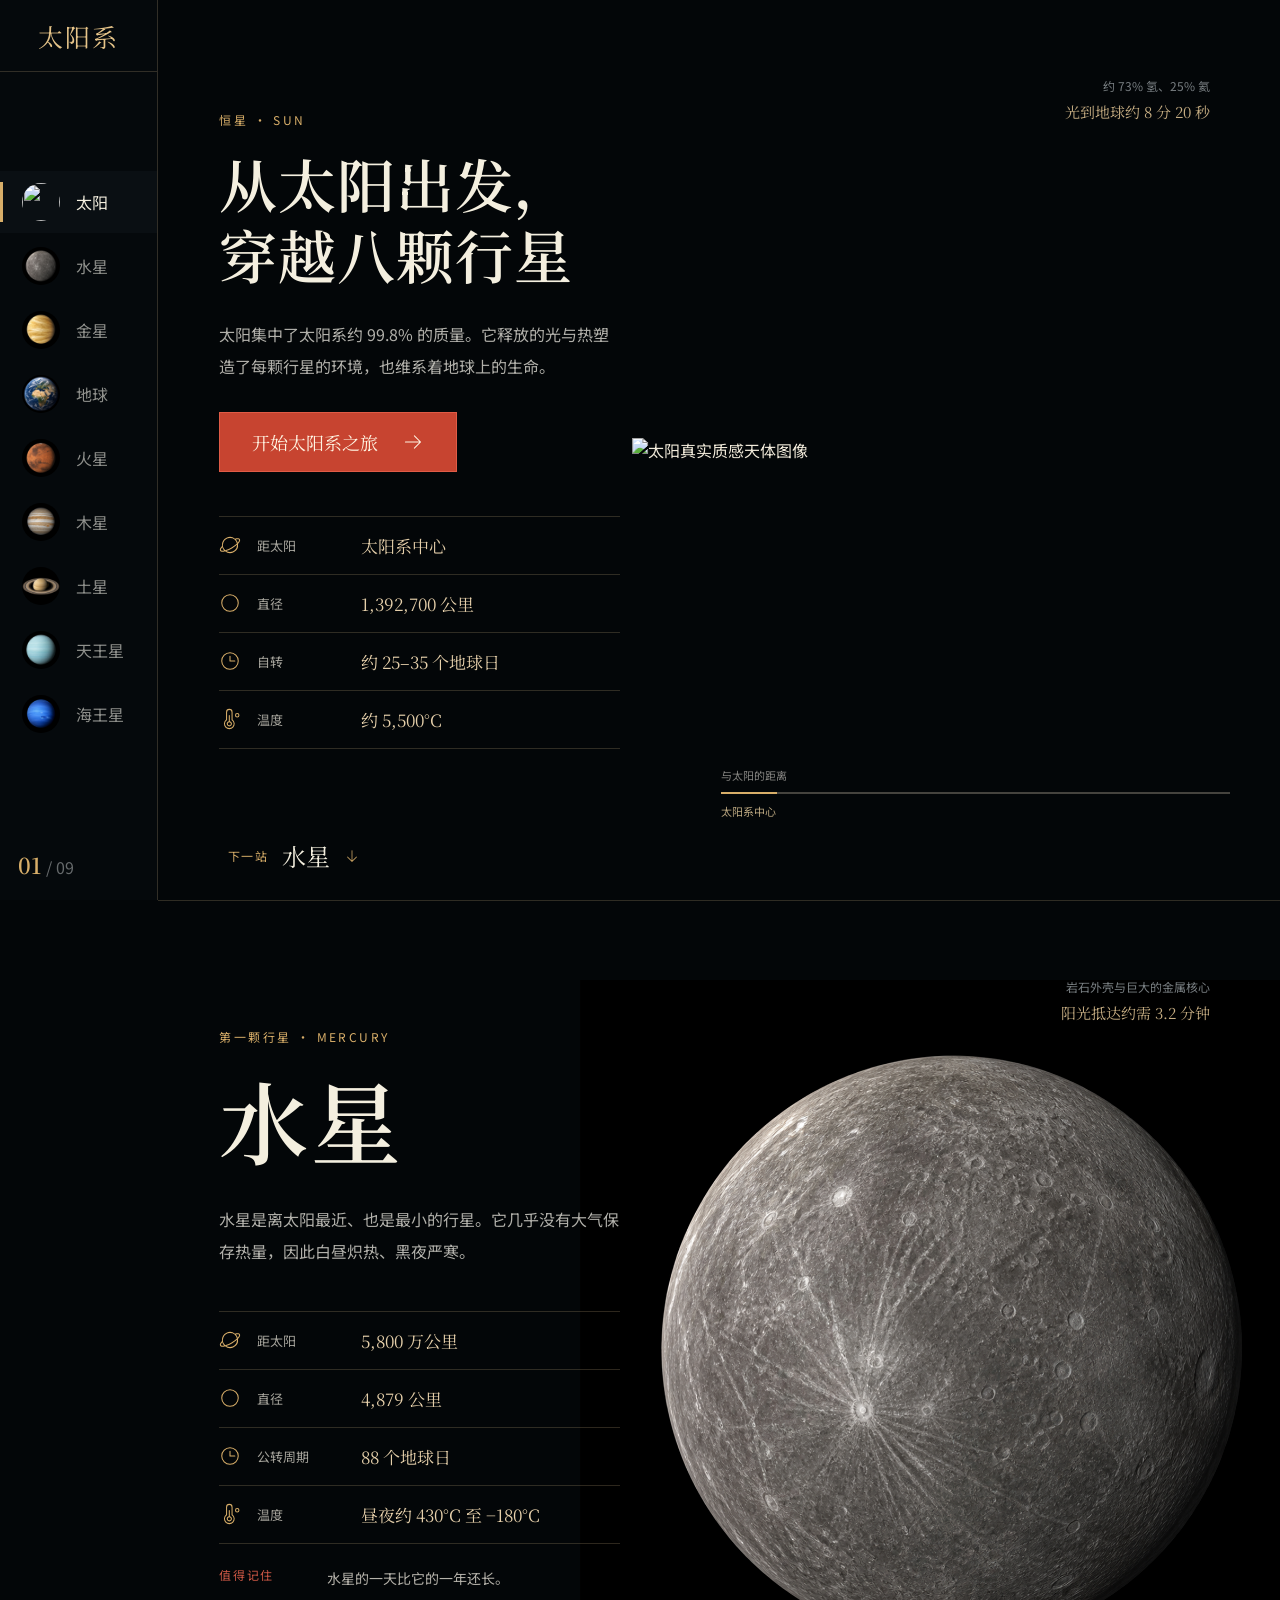
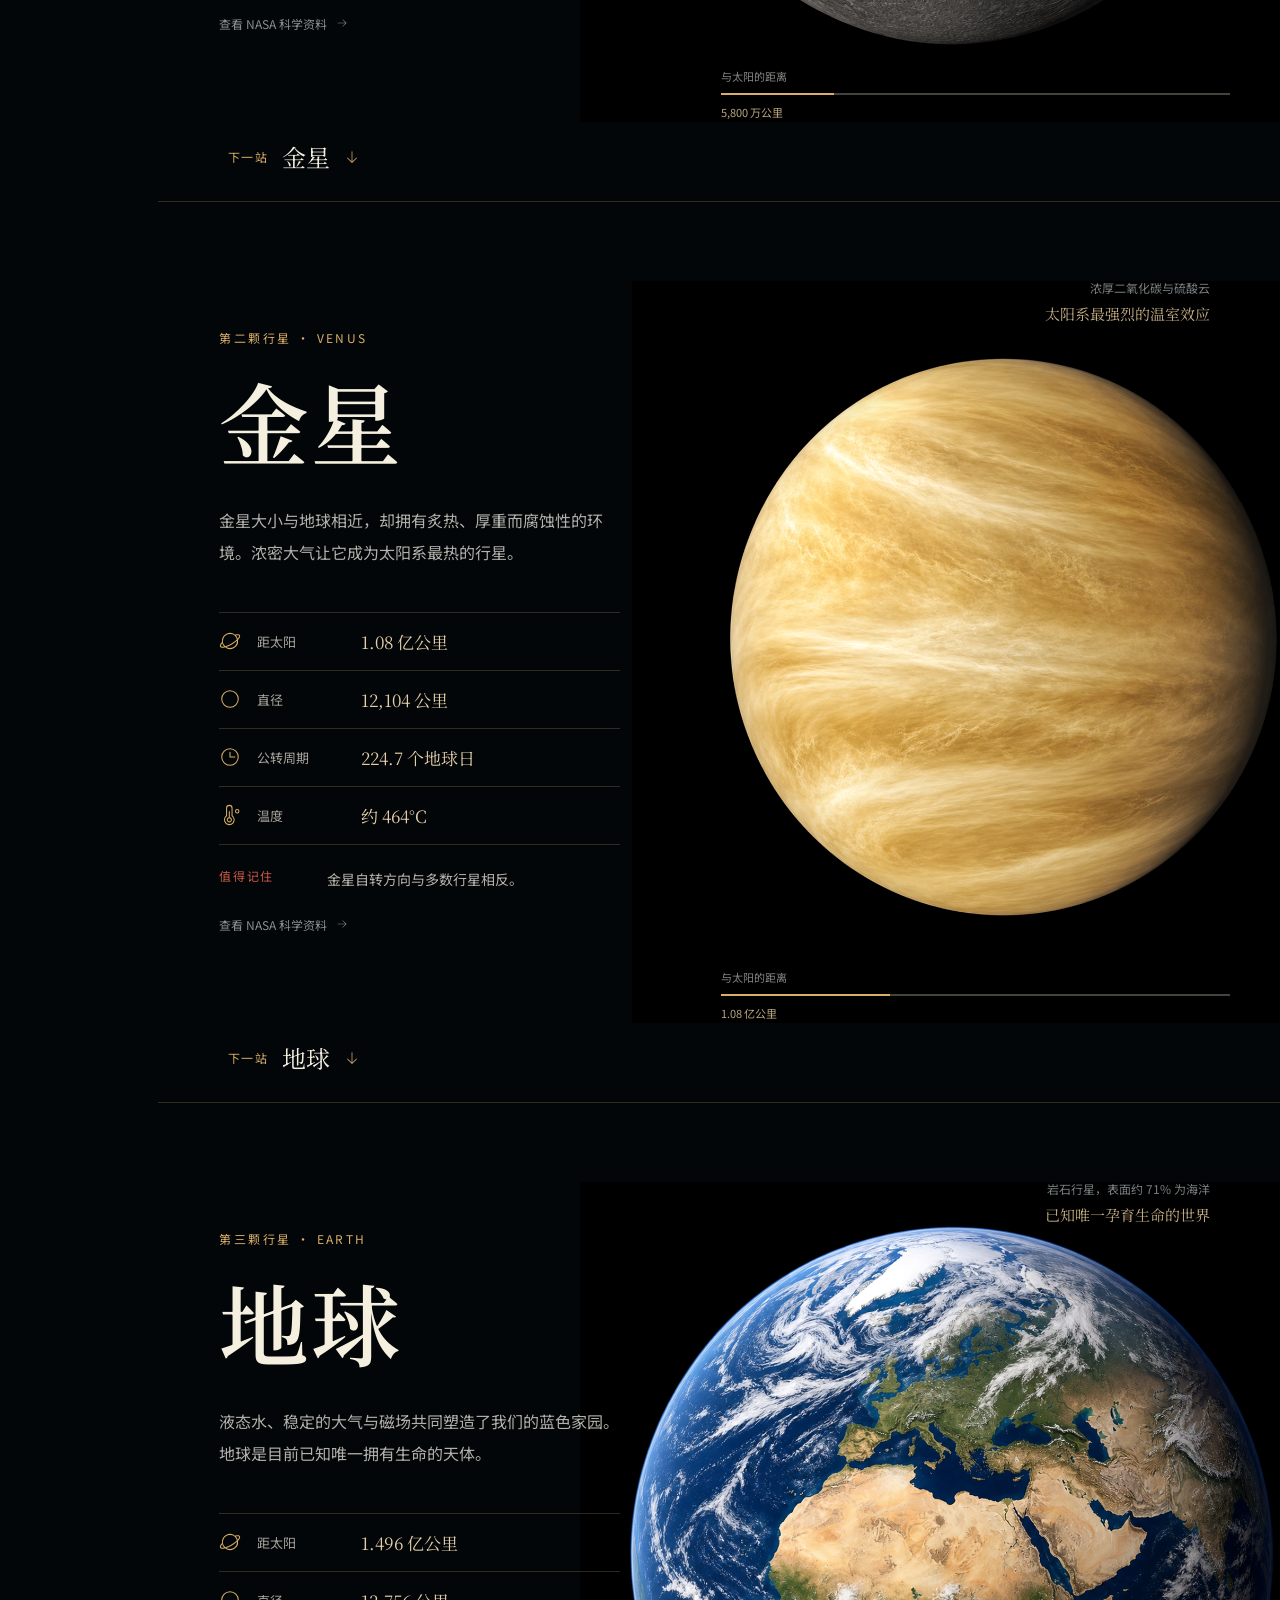
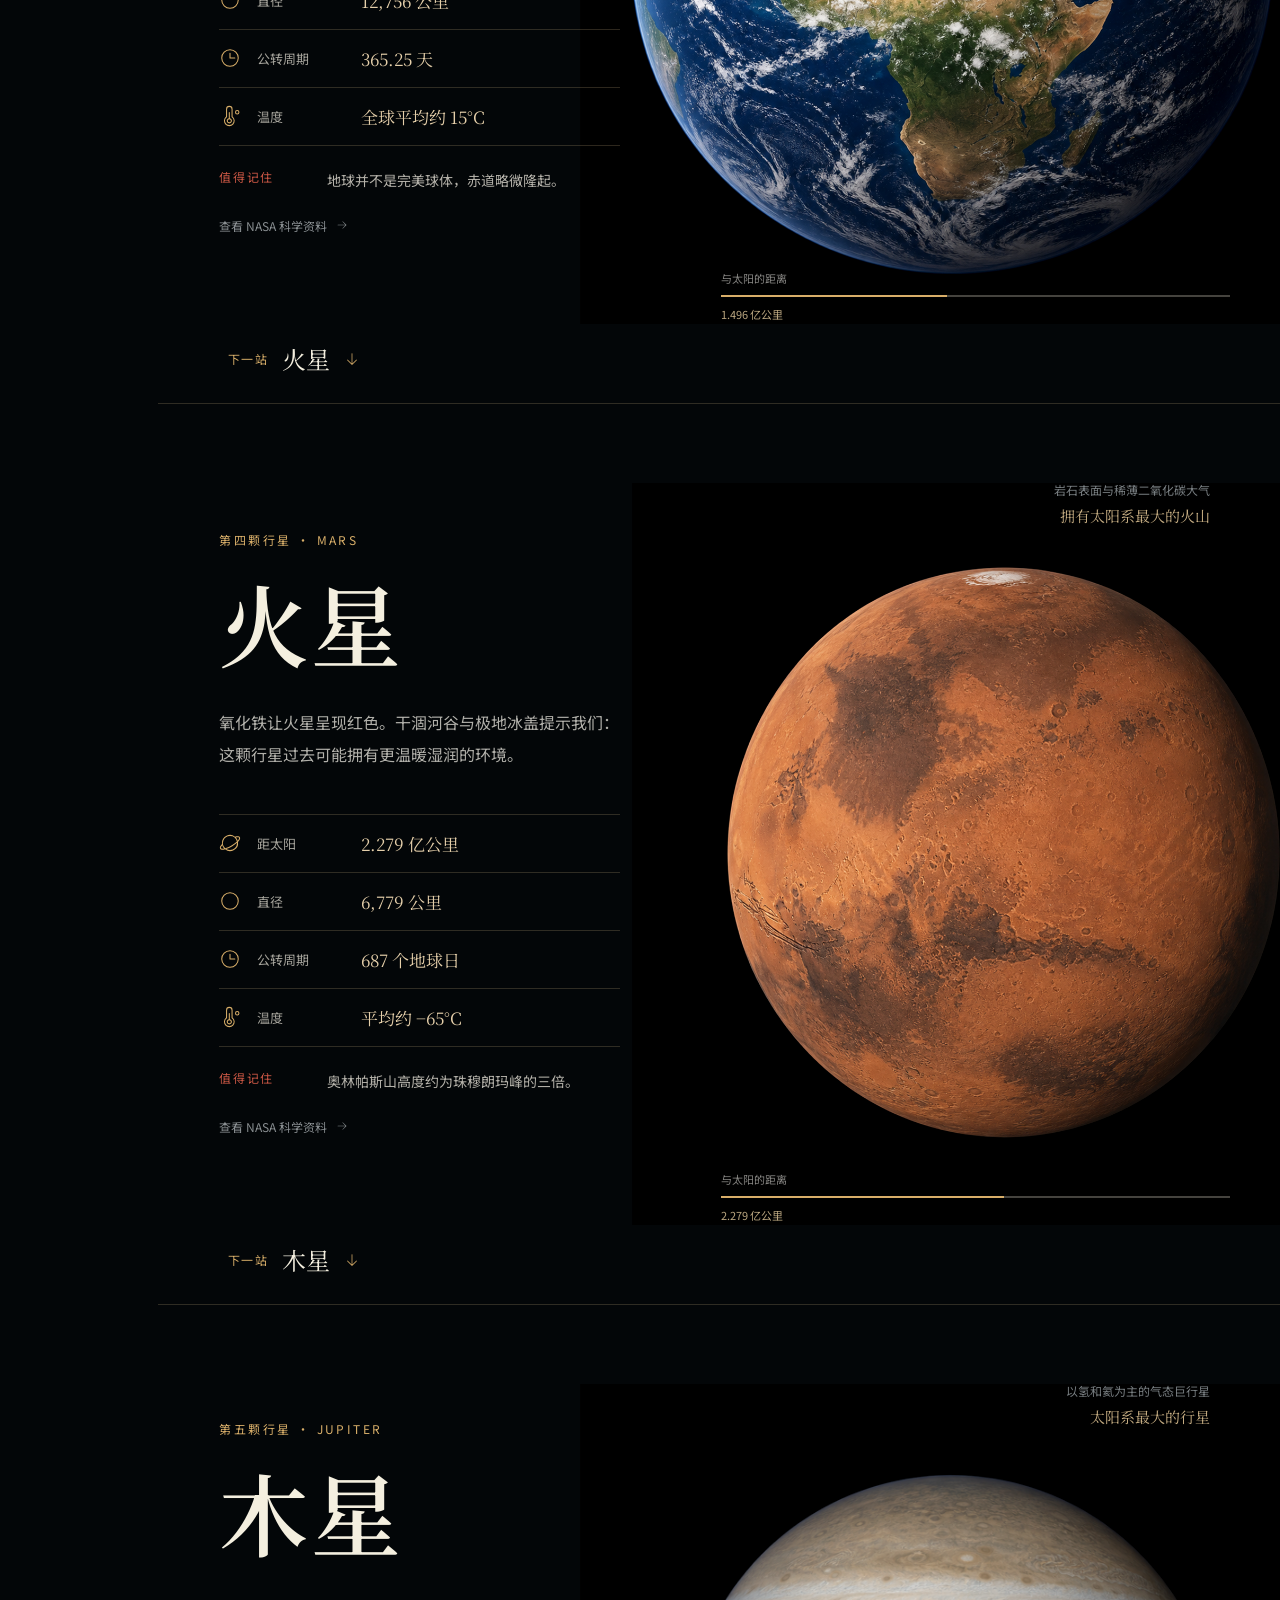
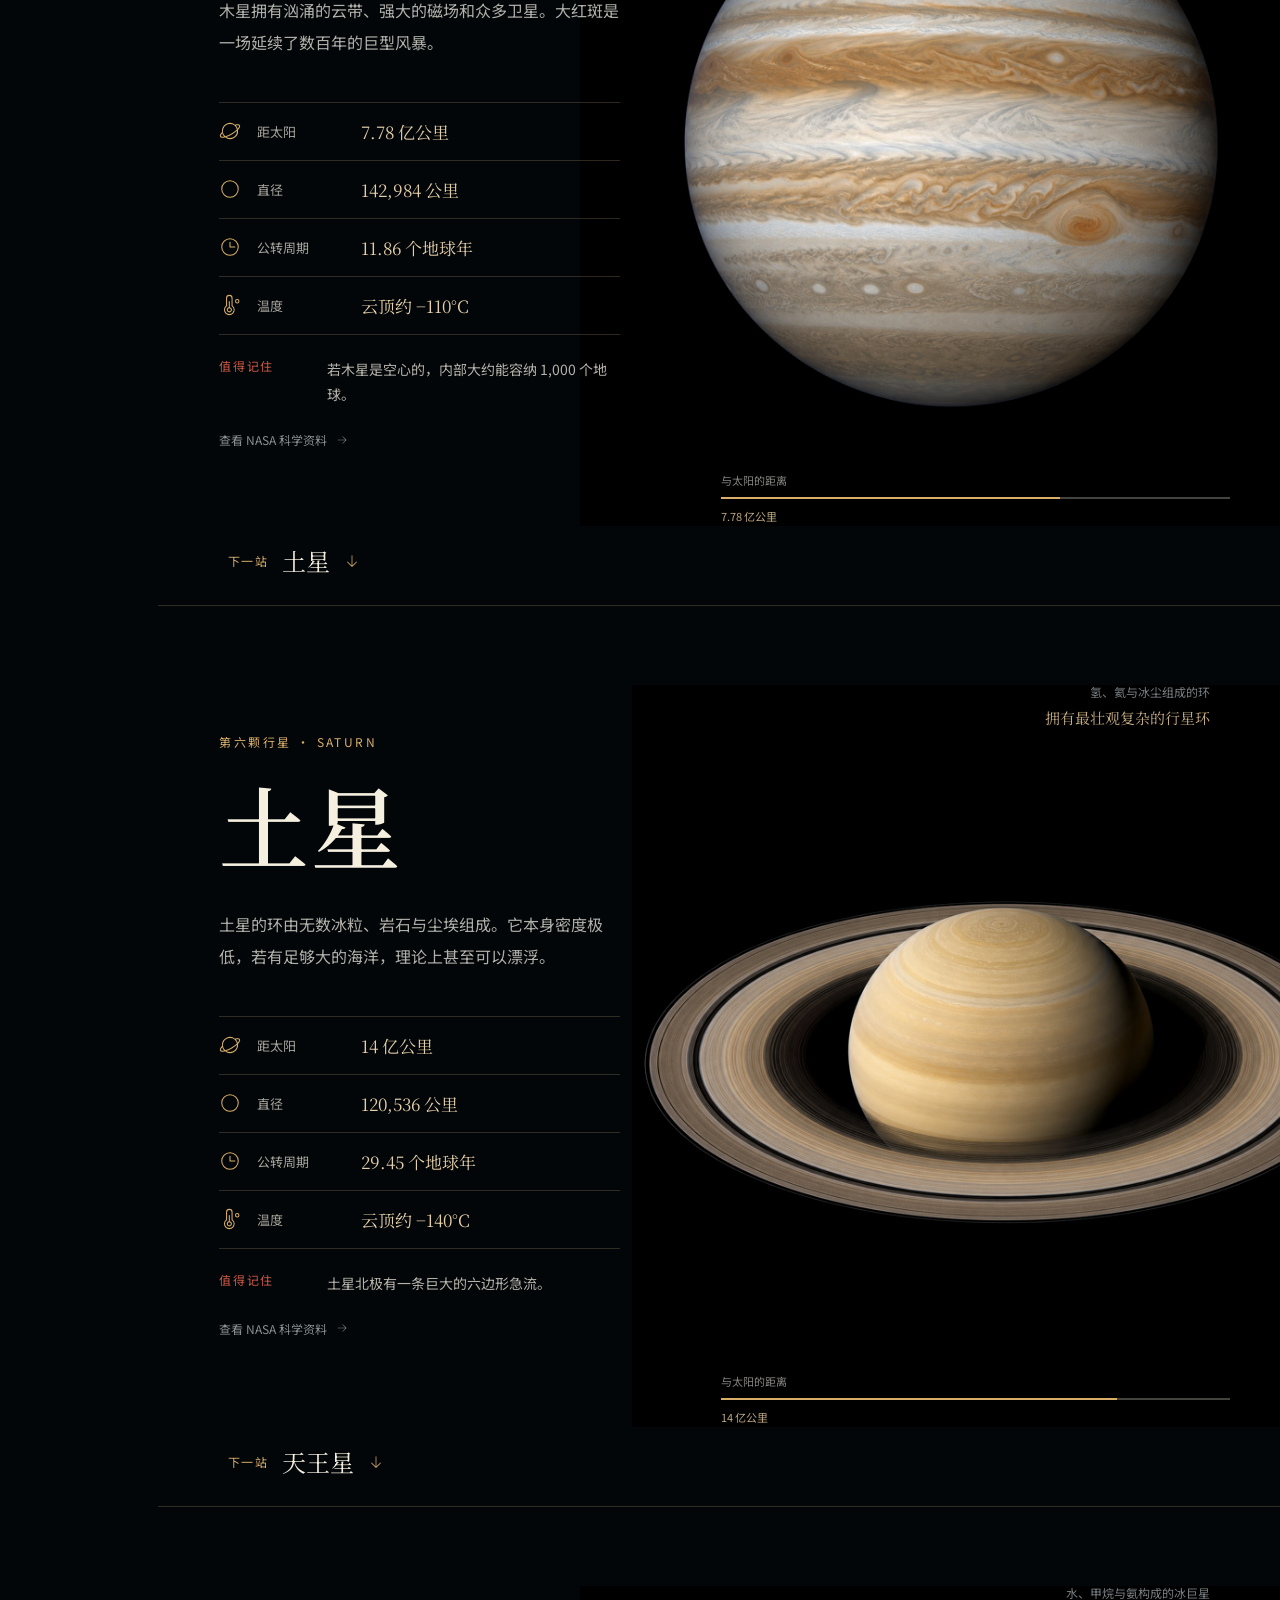
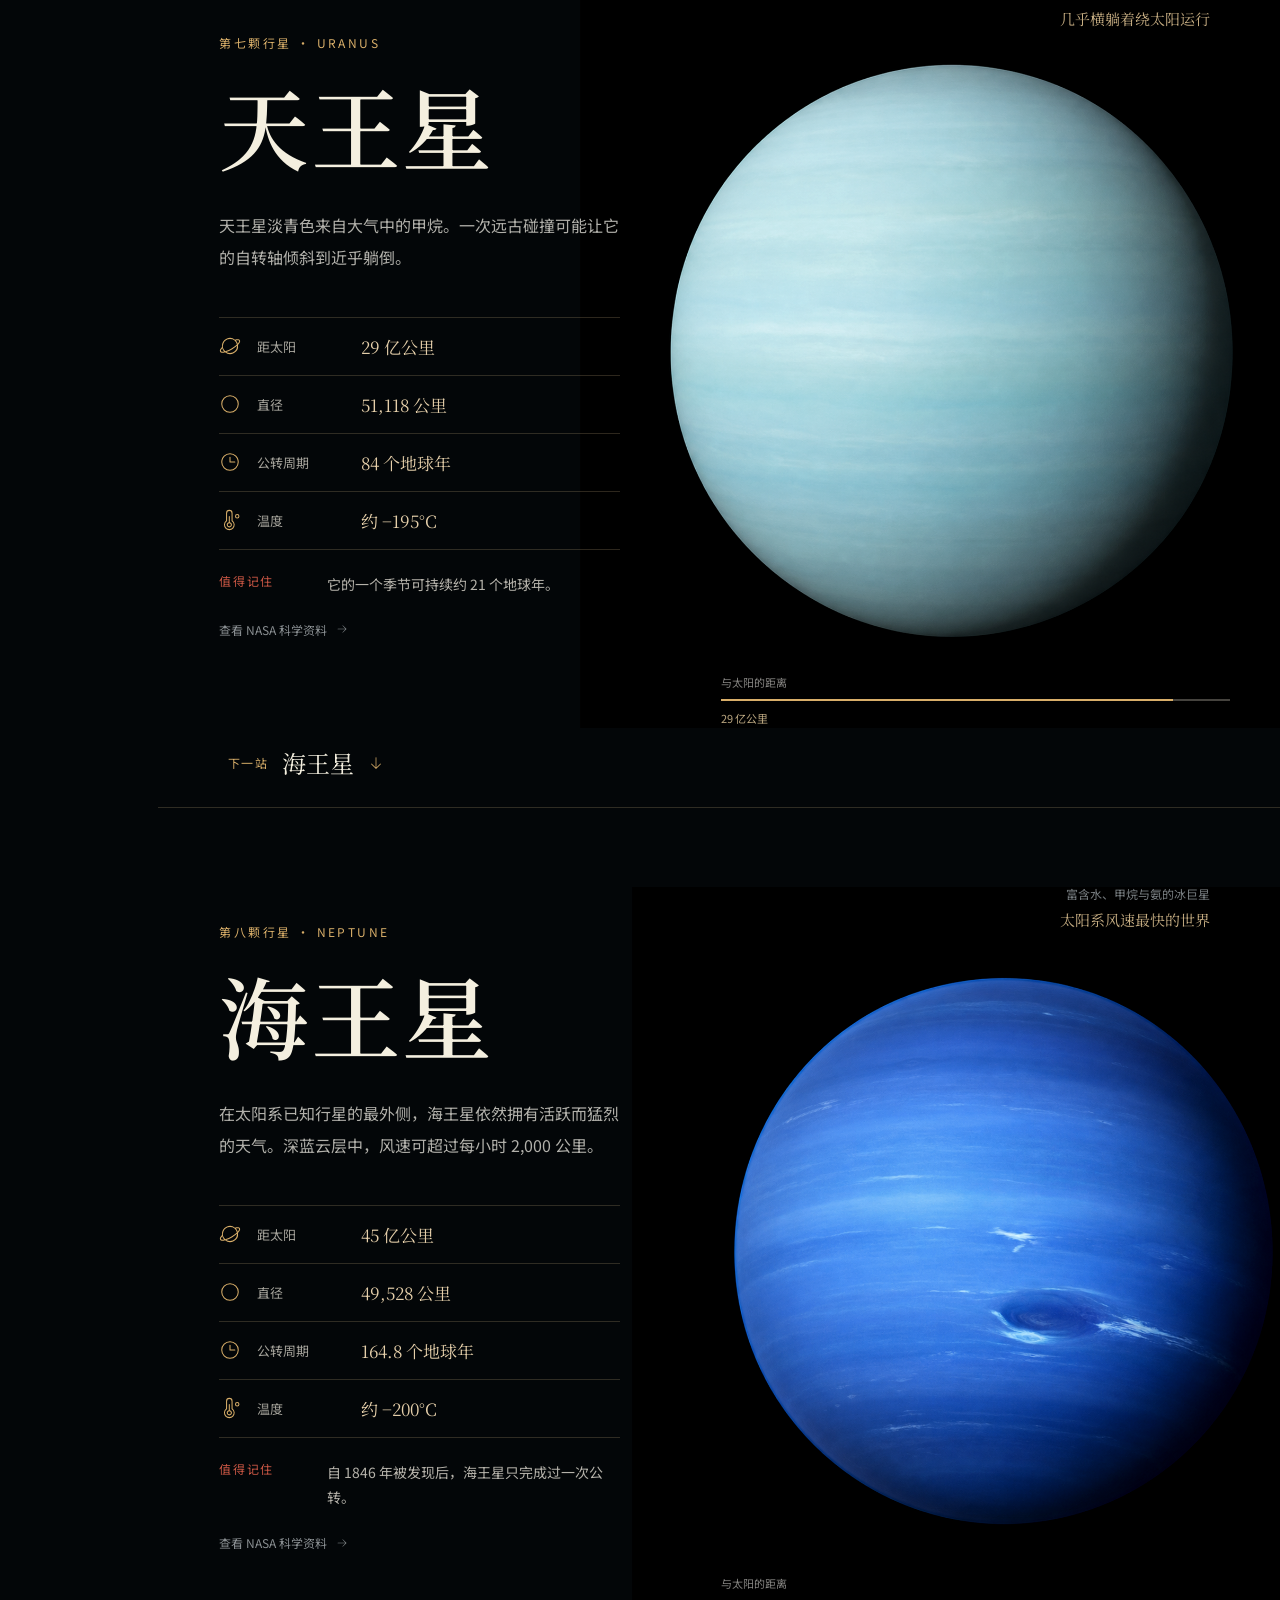
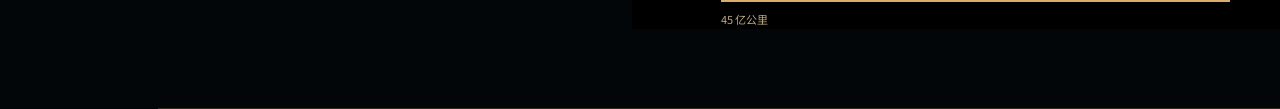
==== index.html @ 67c7096c "Publish solar system website" ====
<!doctype html>
<html lang="zh-CN">
  <head>
    <meta charset="UTF-8" />
    <meta name="viewport" content="width=device-width, initial-scale=1.0" />
    <meta name="description" content="从太阳出发，按距离探索八颗行星的互动太阳系科普网站。" />
    <title>太阳系 · 八颗行星科普之旅</title>
    <script type="module" crossorigin src="./assets/index-B6SSCUtv.js"></script>
    <link rel="stylesheet" crossorigin href="./assets/index-DM0xlQtj.css">
  </head>
  <body>
    <div id="root"></div>
  </body>
</html>
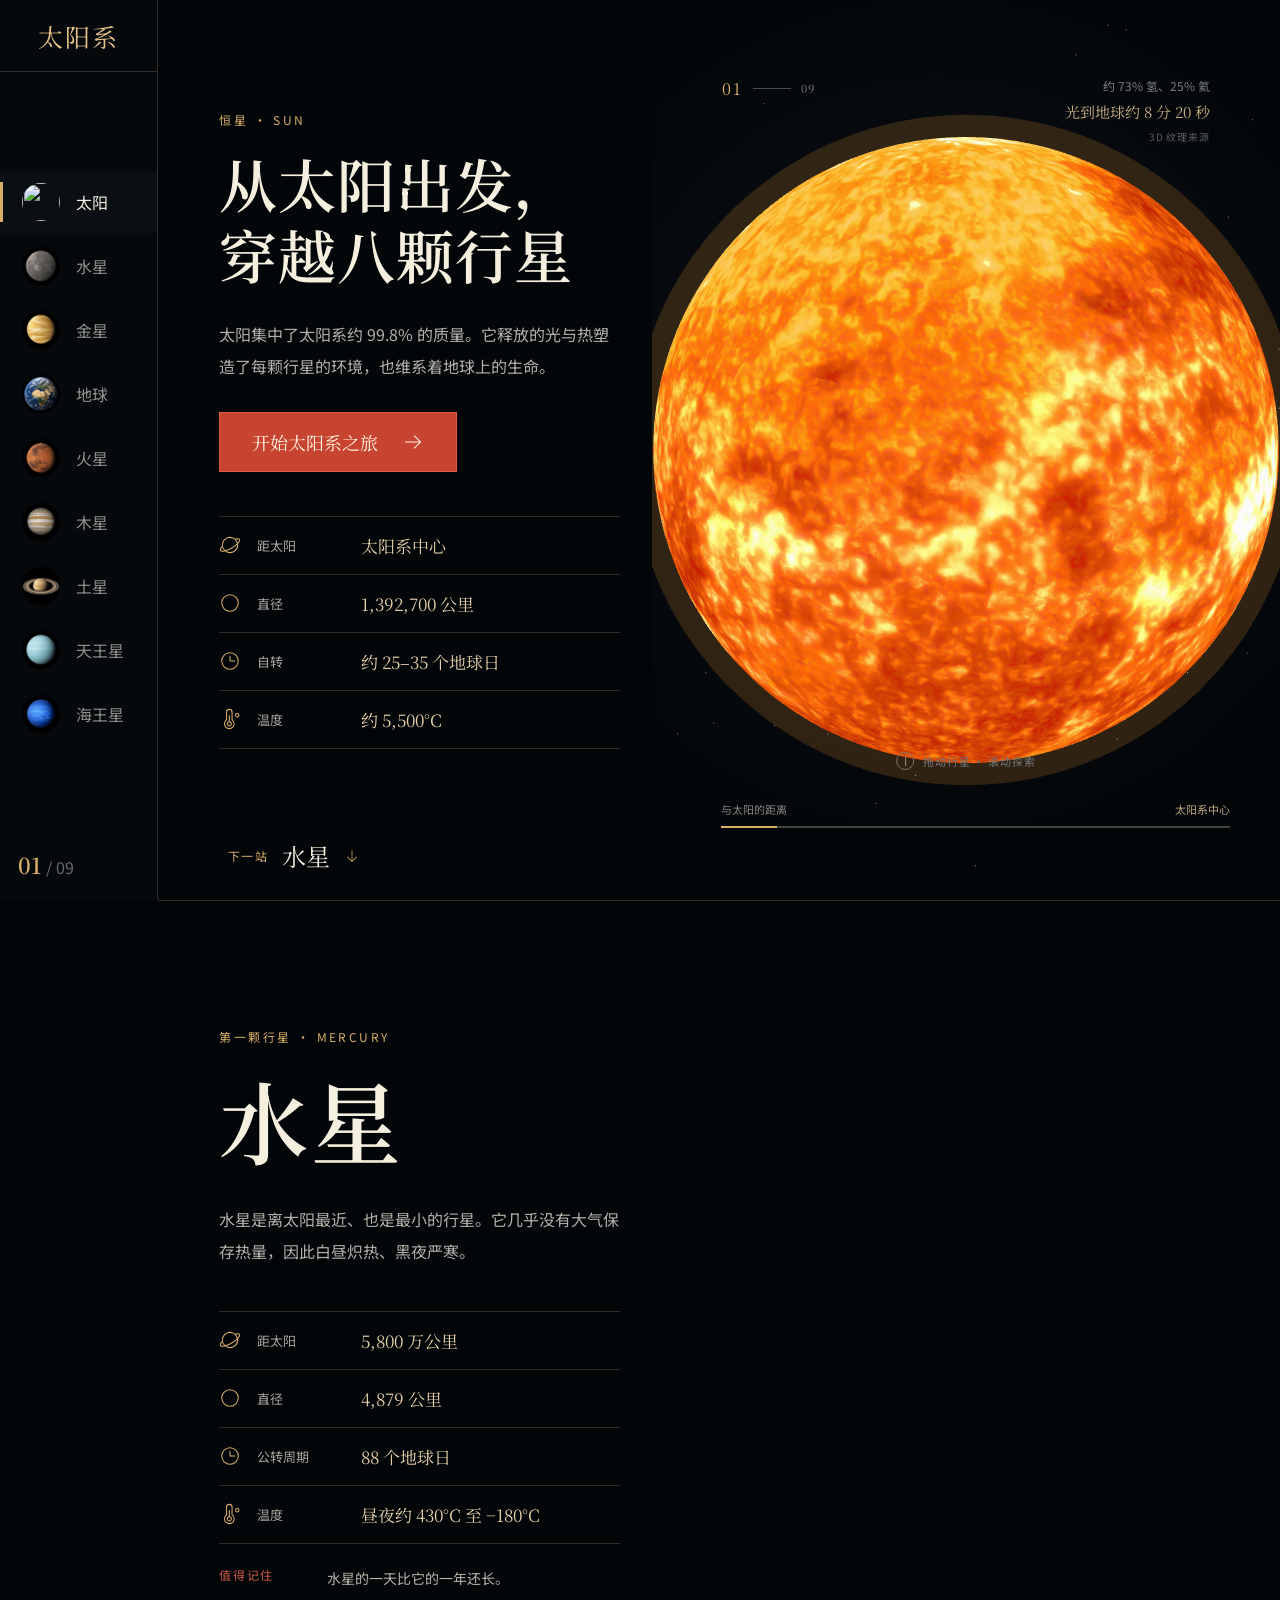
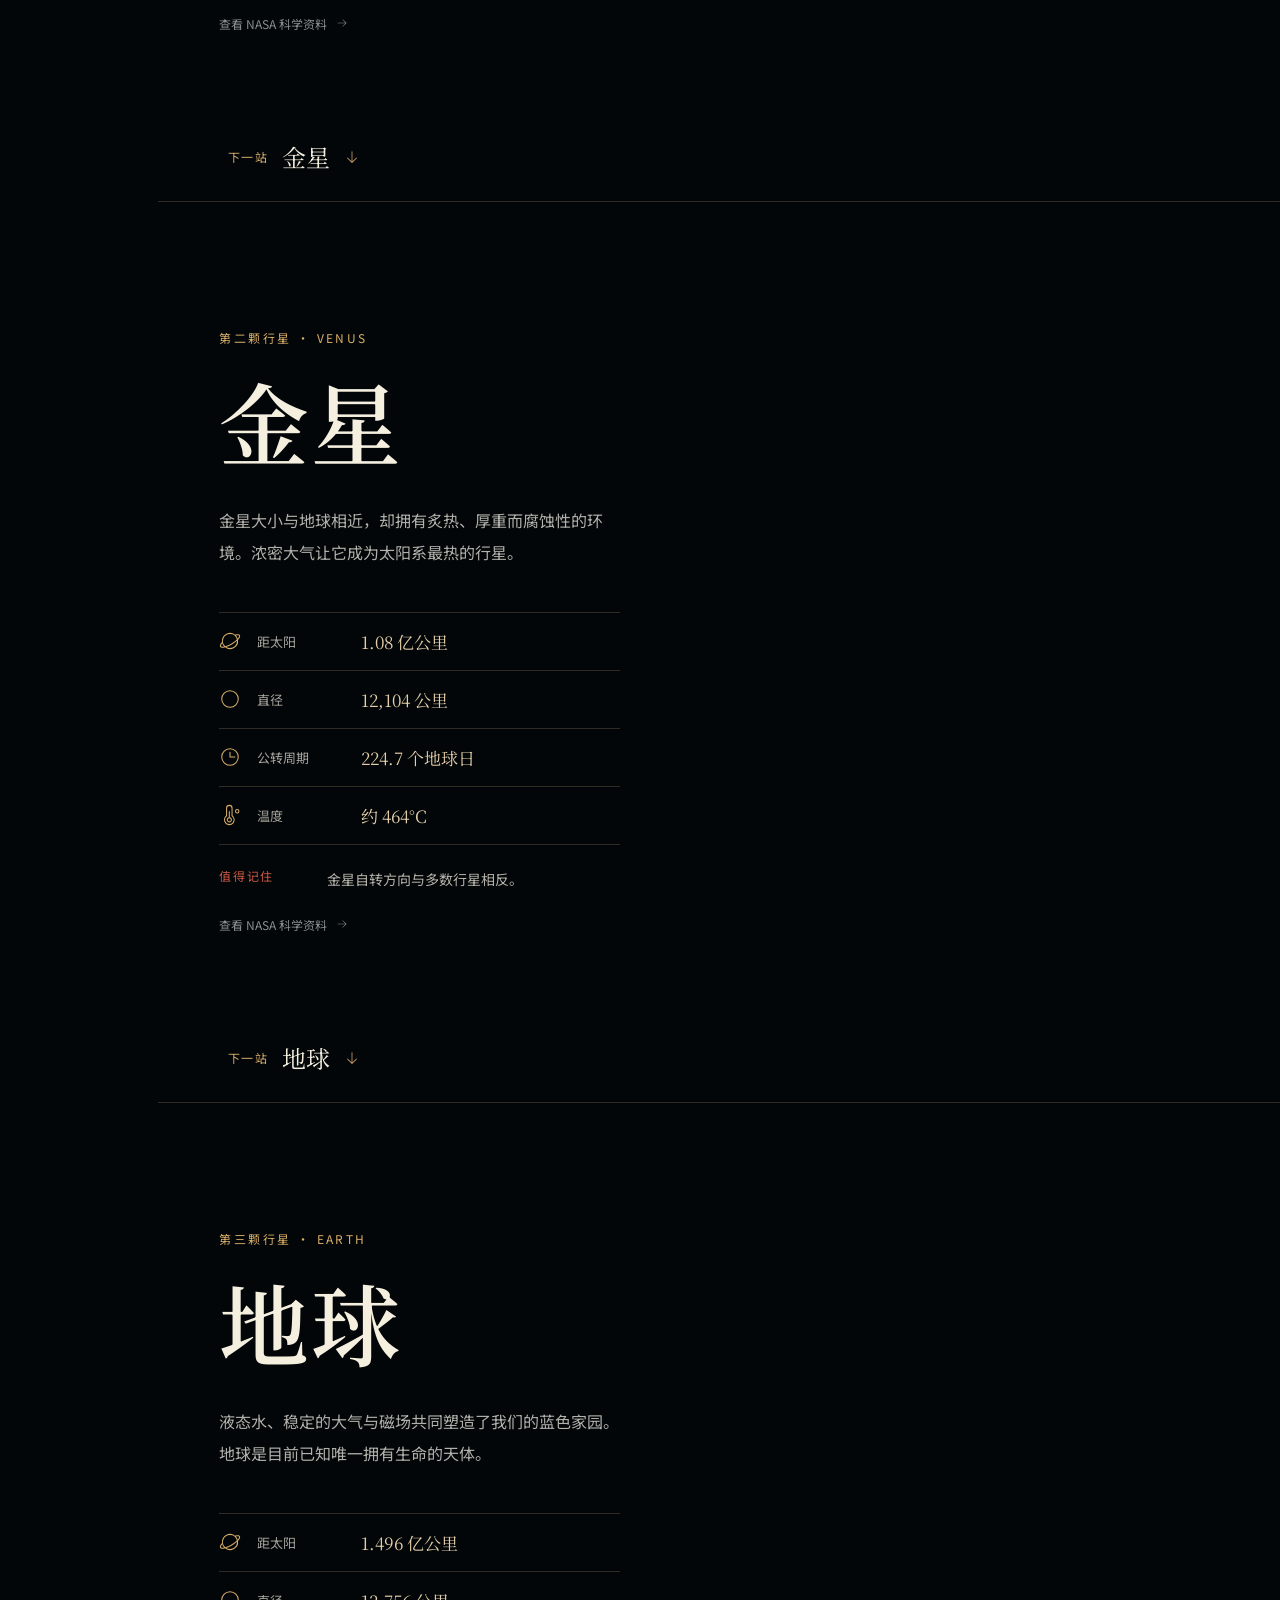
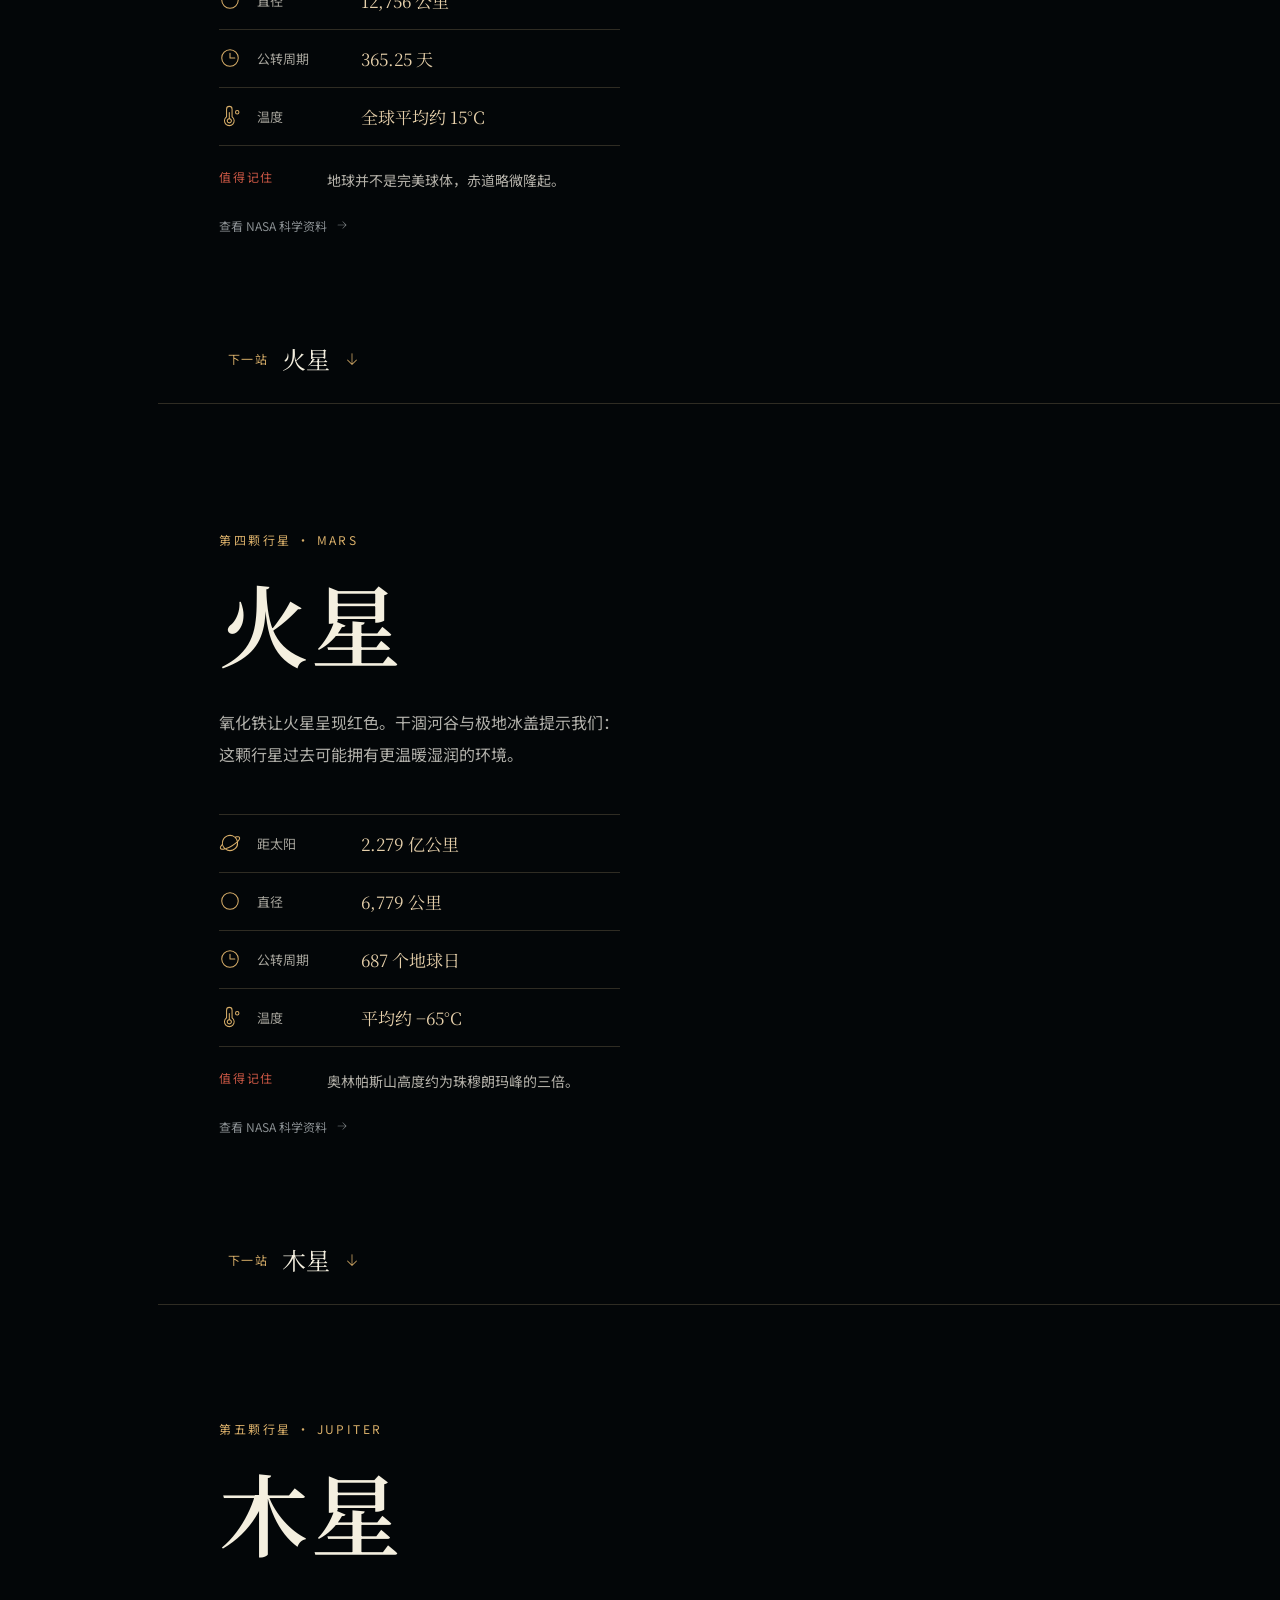
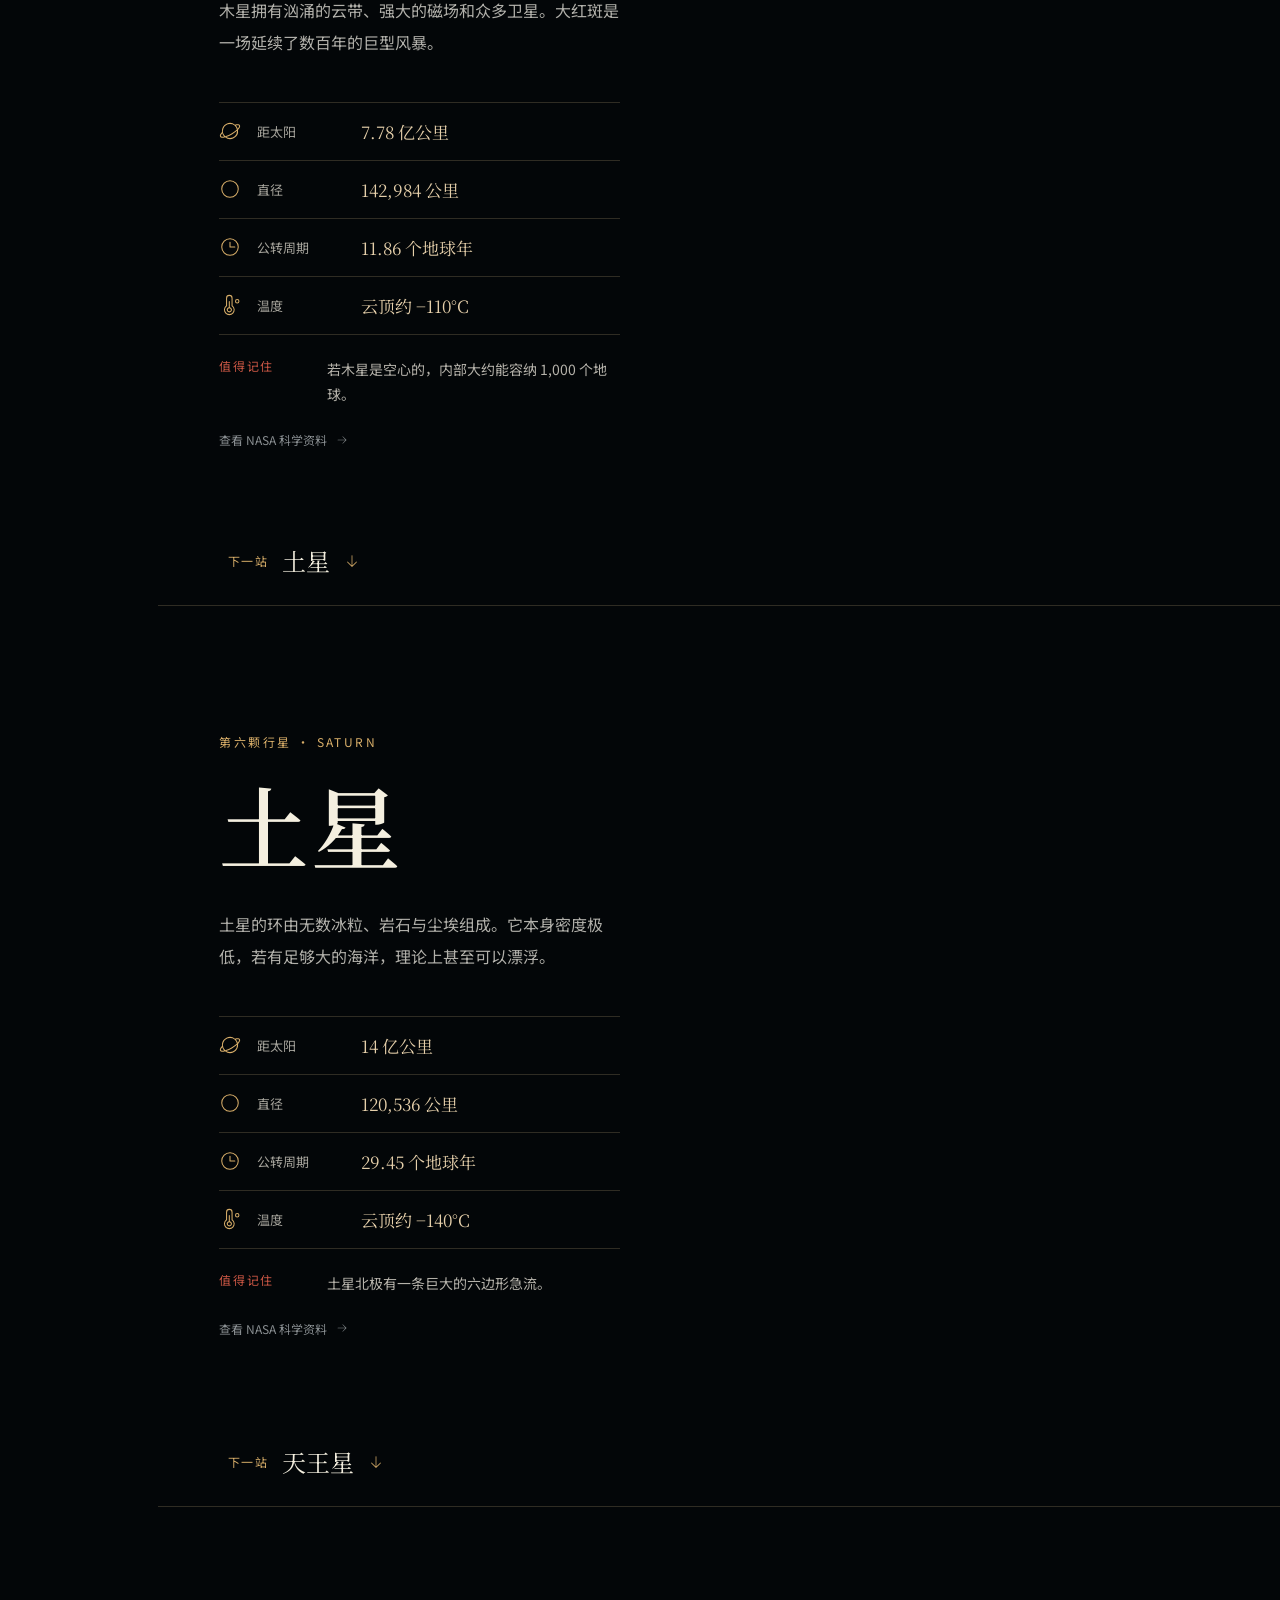
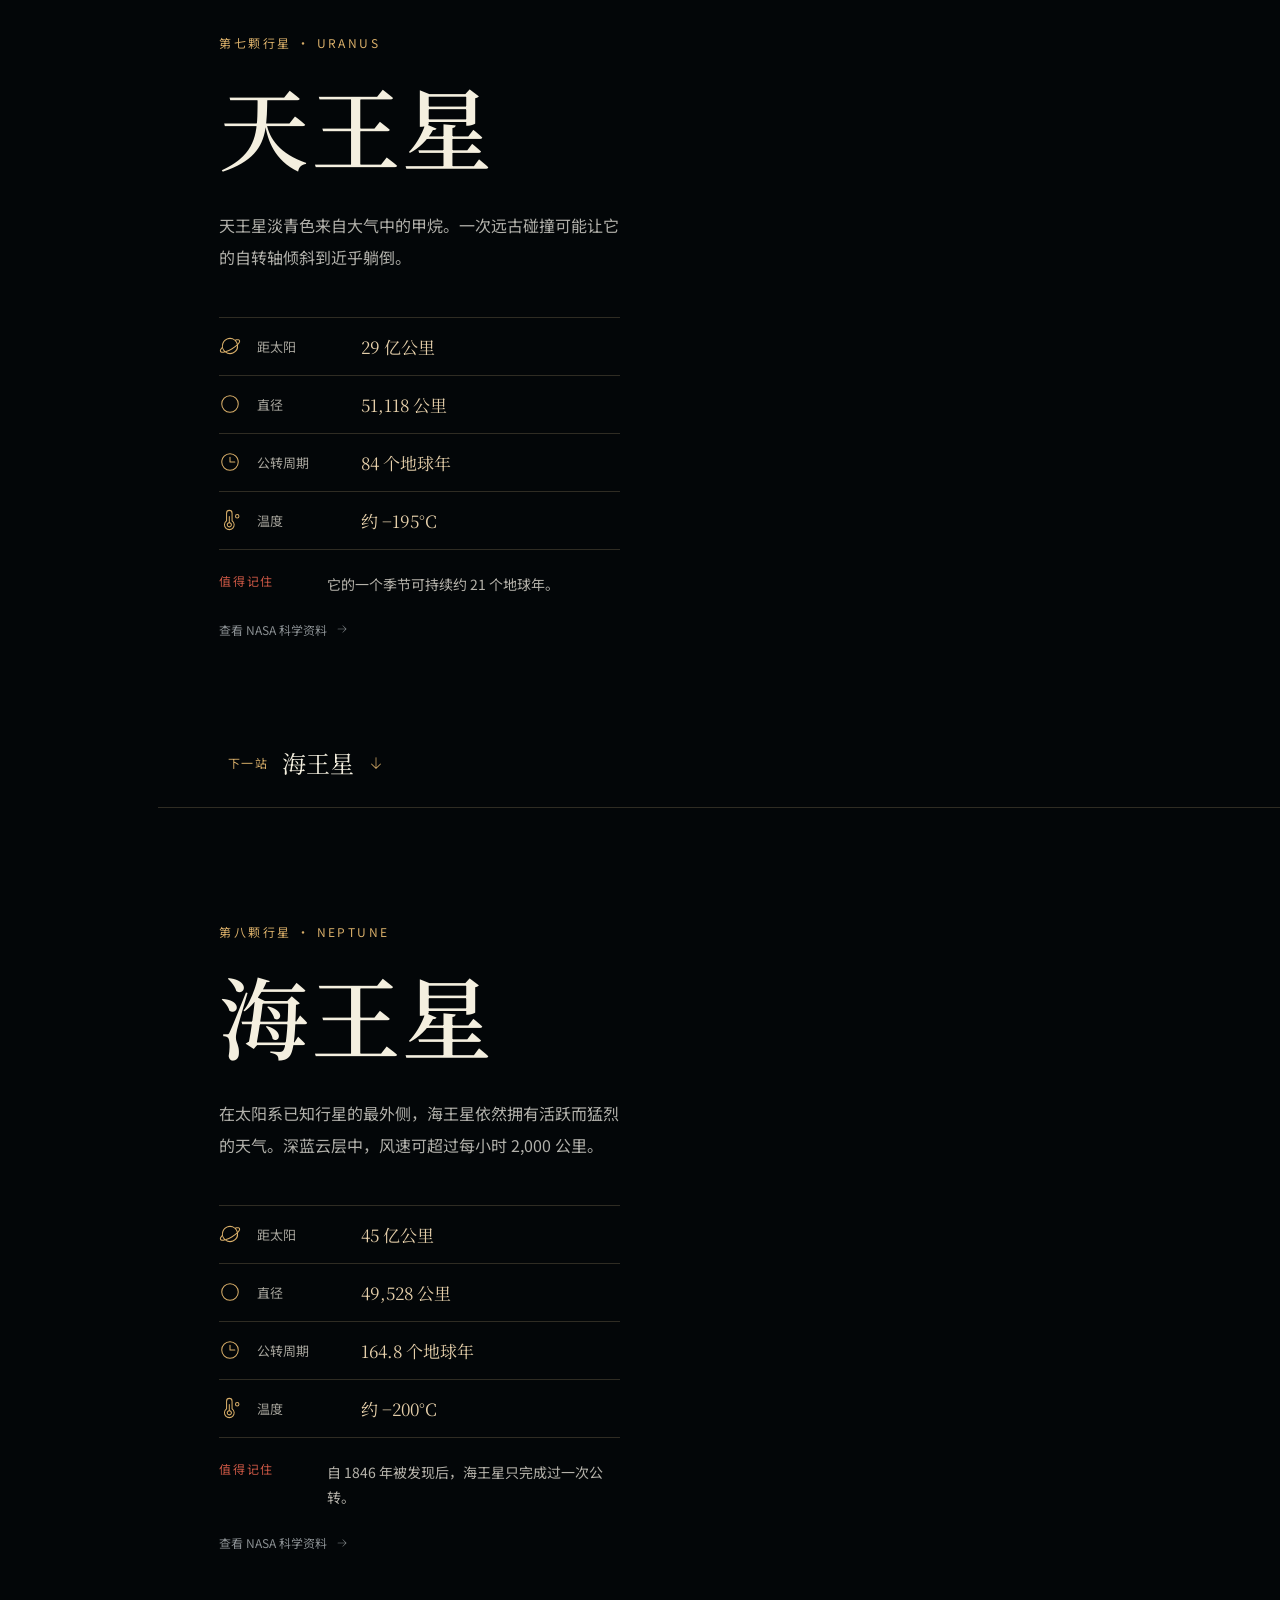
==== commit e6783e3c: "Publish 3D solar system experience" ====
--- a/index.html
+++ b/index.html
@@ -2,11 +2,12 @@
 <html lang="zh-CN">
   <head>
     <meta charset="UTF-8" />
+    <link rel="icon" type="image/png" href="./assets/planets/sun.png" />
     <meta name="viewport" content="width=device-width, initial-scale=1.0" />
     <meta name="description" content="从太阳出发，按距离探索八颗行星的互动太阳系科普网站。" />
     <title>太阳系 · 八颗行星科普之旅</title>
-    <script type="module" crossorigin src="./assets/index-B6SSCUtv.js"></script>
-    <link rel="stylesheet" crossorigin href="./assets/index-DM0xlQtj.css">
+    <script type="module" crossorigin src="./assets/index-CMAJNthw.js"></script>
+    <link rel="stylesheet" crossorigin href="./assets/index-BcA1HAbL.css">
   </head>
   <body>
     <div id="root"></div>
--- a/assets/index-BcA1HAbL.css
+++ b/assets/index-BcA1HAbL.css
@@ -0,0 +1 @@
+@font-face{font-family:"Noto Serif SC";font-style:normal;font-display:swap;font-weight:400;src:url([data-uri]) format("woff2"),url([data-uri]) format("woff");unicode-range:U+1f1e9-1f1f5,U+1f1f7-1f1ff,U+1f21a,U+1f232,U+1f234-1f237,U+1f250-1f251,U+1f300,U+1f302-1f308,U+1f30a-1f311,U+1f315,U+1f319-1f320,U+1f324,U+1f327,U+1f32a,U+1f32c-1f32d,U+1f330-1f357,U+1f359-1f37e}@font-face{font-family:"Noto Serif SC";font-style:normal;font-display:swap;font-weight:400;src:url(./noto-serif-sc-5-400-normal-BIXwpHkp.woff2) format("woff2"),url(./noto-serif-sc-5-400-normal-DwUqlTBd.woff) format("woff");unicode-range:U+fee3,U+fef3,U+ff03-ff04,U+ff07,U+ff0a,U+ff17-ff19,U+ff1c-ff1d,U+ff20-ff3a,U+ff3c,U+ff3e-ff5b,U+ff5d,U+ff61-ff65,U+ff67-ff6a,U+ff6c,U+ff6f-ff78,U+ff7a-ff7d,U+ff80-ff84,U+ff86,U+ff89-ff8e,U+ff92,U+ff97-ff9b,U+ff9d-ff9f,U+ffe0-ffe4,U+ffe6,U+ffe9,U+ffeb,U+ffed,U+fffc,U+1f004,U+1f170-1f171,U+1f192-1f195,U+1f198-1f19a,U+1f1e6-1f1e8}@font-face{font-family:"Noto Serif SC";font-style:normal;font-display:swap;font-weight:400;src:url(./noto-serif-sc-6-400-normal-aJwSkO7R.woff2) format("woff2"),url(./noto-serif-sc-6-400-normal-Dsjp6y7V.woff) format("woff");unicode-range:U+f0a7,U+f0b2,U+f0b7,U+f0c9,U+f0d8,U+f0da,U+f0dc-f0dd,U+f0e0,U+f0e6,U+f0eb,U+f0fc,U+f101,U+f104-f105,U+f107,U+f10b,U+f11b,U+f14b,U+f18a,U+f193,U+f1d6-f1d7,U+f244,U+f27a,U+f296,U+f2ae,U+f471,U+f4b3,U+f610-f611,U+f880-f881,U+f8ec,U+f8f5,U+f8ff,U+f901,U+f90a,U+f92c-f92d,U+f934,U+f937,U+f941,U+f965,U+f967,U+f969,U+f96b,U+f96f,U+f974,U+f978-f979,U+f97e,U+f981,U+f98a,U+f98e,U+f997,U+f99c,U+f9b2,U+f9b5,U+f9ba,U+f9be,U+f9ca,U+f9d0-f9d1,U+f9dd,U+f9e0-f9e1,U+f9e4,U+f9f7,U+fa00-fa01,U+fa08,U+fa0a,U+fa11,U+fb01-fb02,U+fdfc,U+fe0e,U+fe30-fe31,U+fe33-fe44,U+fe49-fe52,U+fe54-fe57,U+fe59-fe66,U+fe68-fe6b,U+fe8e,U+fe92-fe93,U+feae,U+feb8,U+fecb-fecc,U+fee0}@font-face{font-family:"Noto Serif SC";font-style:normal;font-display:swap;font-weight:400;src:url(./noto-serif-sc-21-400-normal-BvvAjVin.woff2) format("woff2"),url(./noto-serif-sc-21-400-normal-CsJcvHJS.woff) format("woff");unicode-range:U+9f83,U+9f85-9f8d,U+9f90-9f91,U+9f94-9f96,U+9f98,U+9f9b-9f9c,U+9f9e,U+9fa0,U+9fa2,U+9ff0-9fff,U+a001,U+a007,U+a025,U+a046-a047,U+a057,U+a072,U+a078-a079,U+a083,U+a085,U+a100,U+a118,U+a132,U+a134,U+a1f4,U+a242,U+a4a6,U+a4aa,U+a4b0-a4b1,U+a4b3,U+a9c1-a9c2,U+ac00-ac01,U+ac04,U+ac08,U+ac10-ac11,U+ac13-ac16,U+ac19,U+ac1c-ac1d,U+ac24,U+ac70-ac71,U+ac74,U+ac77-ac78,U+ac80-ac81,U+ac83,U+ac8c,U+ac90,U+ac9f-aca0,U+aca8-aca9,U+acac,U+acb0,U+acbd,U+acc1,U+acc4,U+ace0-ace1,U+ace4,U+ace8,U+acf3,U+acf5,U+acfc-acfd,U+ad00,U+ad0c,U+ad11,U+ad1c,U+ad34,U+ad50,U+ad64,U+ad6c,U+ad70,U+ad74,U+ad7f,U+ad81,U+ad8c,U+adc0,U+adc8,U+addc,U+ade0,U+adf8-adf9,U+adfc,U+ae00,U+ae08-ae09,U+ae0b,U+ae30,U+ae34,U+ae38,U+ae40,U+ae4a,U+ae4c,U+ae54,U+ae68,U+aebc,U+aed8,U+af2c-af2d}@font-face{font-family:"Noto Serif SC";font-style:normal;font-display:swap;font-weight:400;src:url(./noto-serif-sc-22-400-normal-B2hQf9cX.woff2) format("woff2"),url(./noto-serif-sc-22-400-normal-l_4pKOIF.woff) format("woff");unicode-range:U+9e30-9e33,U+9e35-9e3b,U+9e3e,U+9e40-9e44,U+9e46-9e4e,U+9e51,U+9e53,U+9e55-9e58,U+9e5a-9e5c,U+9e5e-9e63,U+9e66-9e6e,U+9e71,U+9e73,U+9e75,U+9e78-9e79,U+9e7c-9e7e,U+9e82,U+9e86-9e88,U+9e8b-9e8c,U+9e90-9e91,U+9e93,U+9e95,U+9e97,U+9e9d,U+9ea4-9ea5,U+9ea9-9eaa,U+9eb4-9eb5,U+9eb8-9eba,U+9ebc-9ebf,U+9ec3,U+9ec9,U+9ecd,U+9ed0,U+9ed2-9ed3,U+9ed5-9ed6,U+9ed9,U+9edc-9edd,U+9edf-9ee0,U+9ee2,U+9ee5,U+9ee7-9eea,U+9eef,U+9ef1,U+9ef3-9ef4,U+9ef6,U+9ef9,U+9efb-9efc,U+9efe,U+9f0b,U+9f0d,U+9f10,U+9f14,U+9f17,U+9f19,U+9f22,U+9f29,U+9f2c,U+9f2f,U+9f31,U+9f37,U+9f39,U+9f3d-9f3e,U+9f41,U+9f4a-9f4b,U+9f51-9f52,U+9f61-9f63,U+9f66-9f67,U+9f80-9f81}@font-face{font-family:"Noto Serif SC";font-style:normal;font-display:swap;font-weight:400;src:url(./noto-serif-sc-23-400-normal-C5N4jcbj.woff2) format("woff2"),url(./noto-serif-sc-23-400-normal-BBC43Ijx.woff) format("woff");unicode-range:U+9c82-9c83,U+9c85-9c8c,U+9c8e-9c92,U+9c94-9c9b,U+9c9e-9ca3,U+9ca5-9ca7,U+9ca9,U+9cab,U+9cad-9cae,U+9cb1-9cb7,U+9cb9-9cbd,U+9cbf-9cc0,U+9cc3,U+9cc5-9cc7,U+9cc9-9cd1,U+9cd3-9cda,U+9cdc-9cdd,U+9cdf,U+9ce1-9ce3,U+9ce5,U+9ce9,U+9cee-9cef,U+9cf3-9cf4,U+9cf6,U+9cfc-9cfd,U+9d02,U+9d08-9d09,U+9d12,U+9d1b,U+9d1e,U+9d26,U+9d28,U+9d37,U+9d3b,U+9d3f,U+9d51,U+9d59,U+9d5c-9d5d,U+9d5f-9d61,U+9d6c,U+9d70,U+9d72,U+9d7a,U+9d7e,U+9d84,U+9d89,U+9d8f,U+9d92,U+9daf,U+9db4,U+9db8,U+9dbc,U+9dc4,U+9dc7,U+9dc9,U+9dd7,U+9ddf,U+9df2,U+9df9-9dfa,U+9e0a,U+9e11,U+9e1a,U+9e1e,U+9e20,U+9e22,U+9e28-9e2c,U+9e2e-9e2f}@font-face{font-family:"Noto Serif SC";font-style:normal;font-display:swap;font-weight:400;src:url(./noto-serif-sc-24-400-normal-CC7o6kkj.woff2) format("woff2"),url(./noto-serif-sc-24-400-normal-Z7AMHc6d.woff) format("woff");unicode-range:U+9a80,U+9a83,U+9a85,U+9a88-9a8a,U+9a8d-9a8e,U+9a90,U+9a92-9a93,U+9a95-9a96,U+9a98-9a99,U+9a9b-9aa2,U+9aa5,U+9aa7,U+9aaf-9ab1,U+9ab5-9ab6,U+9ab9-9aba,U+9ac0-9ac4,U+9ac8,U+9acb-9acc,U+9ace-9acf,U+9ad1-9ad2,U+9ad9,U+9adf,U+9ae1,U+9ae3,U+9aea-9aeb,U+9aed-9aef,U+9af4,U+9af9,U+9afb,U+9b03-9b04,U+9b06,U+9b08,U+9b0d,U+9b0f-9b10,U+9b13,U+9b18,U+9b1a,U+9b1f,U+9b22-9b23,U+9b25,U+9b27-9b28,U+9b2a,U+9b2f,U+9b31-9b32,U+9b3b,U+9b43,U+9b46-9b49,U+9b4d-9b4e,U+9b51,U+9b56,U+9b58,U+9b5a,U+9b5c,U+9b5f,U+9b61-9b62,U+9b6f,U+9b77,U+9b80,U+9b88,U+9b8b,U+9b8e,U+9b91,U+9b9f-9ba0,U+9ba8,U+9baa-9bab,U+9bad-9bae,U+9bb0-9bb1,U+9bb8,U+9bc9-9bca,U+9bd3,U+9bd6,U+9bdb,U+9be8,U+9bf0-9bf1,U+9c02,U+9c10,U+9c15,U+9c24,U+9c2d,U+9c32,U+9c39,U+9c3b,U+9c40,U+9c47-9c49,U+9c53,U+9c57,U+9c64,U+9c72,U+9c77-9c78,U+9c7b,U+9c7f-9c80}@font-face{font-family:"Noto Serif SC";font-style:normal;font-display:swap;font-weight:400;src:url(./noto-serif-sc-25-400-normal-urYRrGpo.woff2) format("woff2"),url(./noto-serif-sc-25-400-normal-DqZtiRuA.woff) format("woff");unicode-range:U+98dd,U+98e1-98e2,U+98e7-98ea,U+98ec,U+98ee-98ef,U+98f2,U+98f4,U+98fc-98fe,U+9903,U+9905,U+9908,U+990a,U+990c-990d,U+9913-9914,U+9918,U+991a-991b,U+991e,U+9921,U+9928,U+992c,U+992e,U+9935,U+9938-9939,U+993d-993e,U+9945,U+994b-994c,U+9951-9952,U+9954-9955,U+9957,U+995e,U+9963,U+9966-9969,U+996b-996c,U+996f,U+9974-9975,U+9977-9979,U+997d-997e,U+9980-9981,U+9983-9984,U+9987,U+998a-998b,U+998d-9991,U+9993-9995,U+9997-9998,U+99a5,U+99ab,U+99ad-99ae,U+99b1,U+99b3-99b4,U+99bc,U+99bf,U+99c1,U+99c3-99c6,U+99cc,U+99d0,U+99d2,U+99d5,U+99db,U+99dd,U+99e1,U+99ed,U+99f1,U+99ff,U+9a01,U+9a03-9a04,U+9a0e-9a0f,U+9a11-9a13,U+9a19,U+9a1b,U+9a28,U+9a2b,U+9a30,U+9a32,U+9a37,U+9a40,U+9a45,U+9a4a,U+9a4d-9a4e,U+9a52,U+9a55,U+9a57,U+9a5a-9a5b,U+9a5f,U+9a62,U+9a65,U+9a69,U+9a6b,U+9a6e,U+9a75,U+9a77-9a7a,U+9a7d}@font-face{font-family:"Noto Serif SC";font-style:normal;font-display:swap;font-weight:400;src:url(./noto-serif-sc-26-400-normal-B8BtoPl4.woff2) format("woff2"),url(./noto-serif-sc-26-400-normal-C3jxWSdP.woff) format("woff");unicode-range:U+975b-975c,U+9763,U+9765-9766,U+976c-976d,U+9773,U+9776,U+977a,U+977c,U+9784-9785,U+978e-978f,U+9791-9792,U+9794-9795,U+9798,U+979a,U+979e,U+97a3,U+97a5-97a6,U+97a8,U+97ab-97ac,U+97ae-97af,U+97b2,U+97b4,U+97c6,U+97cb-97cc,U+97d3,U+97d8,U+97dc,U+97e1,U+97ea-97eb,U+97ee,U+97fb,U+97fe-97ff,U+9801-9803,U+9805-9806,U+9808,U+980c,U+9810-9814,U+9817-9818,U+981e,U+9820-9821,U+9824,U+9828,U+982b-982d,U+9830,U+9834,U+9838-9839,U+983c,U+9846,U+984d-984f,U+9851-9852,U+9854-9855,U+9857-9858,U+985a-985b,U+9862-9863,U+9865,U+9867,U+986b,U+986f-9871,U+9877-9878,U+987c,U+9880,U+9883,U+9885,U+9889,U+988b-988f,U+9893-9895,U+9899-989b,U+989e-989f,U+98a1-98a2,U+98a5-98a7,U+98a9,U+98af,U+98b1,U+98b6,U+98ba,U+98be,U+98c3-98c4,U+98c6-98c8,U+98cf-98d6,U+98da-98db}@font-face{font-family:"Noto Serif SC";font-style:normal;font-display:swap;font-weight:400;src:url(./noto-serif-sc-27-400-normal-BlFuZuZa.woff2) format("woff2"),url(./noto-serif-sc-27-400-normal-CdldFnov.woff) format("woff");unicode-range:U+95c4-95ca,U+95cc-95cd,U+95d4-95d6,U+95d8,U+95e1-95e2,U+95e9,U+95f0-95f1,U+95f3,U+95f6,U+95fc,U+95fe-95ff,U+9602-9604,U+9606-960d,U+960f,U+9611-9613,U+9615-9617,U+9619-961b,U+961d,U+9621,U+9628,U+962f,U+963c-963e,U+9641-9642,U+9649,U+9654,U+965b-965f,U+9661,U+9663,U+9665,U+9667-9668,U+966c,U+9670,U+9672-9674,U+9678,U+967a,U+967d,U+9682,U+9685,U+9688,U+968a,U+968d-968e,U+9695,U+9697-9698,U+969e,U+96a0,U+96a3-96a4,U+96a8,U+96aa,U+96b0-96b1,U+96b3-96b4,U+96b7-96b9,U+96bb-96bd,U+96c9,U+96cb,U+96ce,U+96d1-96d2,U+96d6,U+96d9,U+96db-96dc,U+96de,U+96e0,U+96e3,U+96e9,U+96eb,U+96f0-96f2,U+96f9,U+96ff,U+9701-9702,U+9705,U+9708,U+970a,U+970e-970f,U+9711,U+9719,U+9727,U+972a,U+972d,U+9730,U+973d,U+9742,U+9744,U+9748-9749,U+9750-9751,U+975a}@font-face{font-family:"Noto Serif SC";font-style:normal;font-display:swap;font-weight:400;src:url(./noto-serif-sc-28-400-normal-CsdcIb7y.woff2) format("woff2"),url(./noto-serif-sc-28-400-normal-D8MomqZP.woff) format("woff");unicode-range:U+94f5,U+94f7,U+94f9,U+94fb-94fd,U+94ff,U+9503-9504,U+9506-9507,U+9509-950a,U+950d-950f,U+9511-9518,U+951a-9520,U+9522,U+9528-952d,U+9530-953a,U+953c-953f,U+9543-9546,U+9548-9550,U+9552-9555,U+9557-955b,U+955d-9568,U+956a-956d,U+9570-9574,U+9583,U+9586,U+9589,U+958e-958f,U+9591-9592,U+9594,U+9598-9599,U+959e-95a0,U+95a2-95a6,U+95a8-95b2,U+95b4,U+95b8-95c3}@font-face{font-family:"Noto Serif SC";font-style:normal;font-display:swap;font-weight:400;src:url(./noto-serif-sc-29-400-normal-iFCh_d1M.woff2) format("woff2"),url(./noto-serif-sc-29-400-normal-E_gwsKck.woff) format("woff");unicode-range:U+941c-942b,U+942d-942e,U+9432-9433,U+9435,U+9438,U+943a,U+943e,U+9444,U+944a,U+9451-9452,U+945a,U+9462-9463,U+9465,U+9470-9487,U+948a-9492,U+9494-9498,U+949a,U+949c-949d,U+94a1,U+94a3-94a4,U+94a8,U+94aa-94ad,U+94af,U+94b2,U+94b4-94ba,U+94bc-94c0,U+94c4,U+94c6-94db,U+94de-94ec,U+94ee-94f1,U+94f3}@font-face{font-family:"Noto Serif SC";font-style:normal;font-display:swap;font-weight:400;src:url(./noto-serif-sc-30-400-normal-DBxOSMUe.woff2) format("woff2"),url(./noto-serif-sc-30-400-normal-CiUIvAa-.woff) format("woff");unicode-range:U+92ec-92ed,U+92f0,U+92f3,U+92f8,U+92fc,U+9304,U+9306,U+9310,U+9312,U+9315,U+9318,U+931a,U+931e,U+9320-9322,U+9324,U+9326-9329,U+932b-932c,U+932f,U+9331-9332,U+9335-9336,U+933e,U+9340-9341,U+934a-9360,U+9362-9363,U+9365-936b,U+936e,U+9375,U+937e,U+9382,U+938a,U+938c,U+938f,U+9393-9394,U+9396-9397,U+939a,U+93a2,U+93a7,U+93ac-93cd,U+93d0-93d1,U+93d6-93d8,U+93de-93df,U+93e1-93e2,U+93e4,U+93f8,U+93fb,U+93fd,U+940e-941a}@font-face{font-family:"Noto Serif SC";font-style:normal;font-display:swap;font-weight:400;src:url(./noto-serif-sc-31-400-normal-BNlAXjnq.woff2) format("woff2"),url(./noto-serif-sc-31-400-normal-Ds7HVP0_.woff) format("woff");unicode-range:U+9163-9164,U+9169,U+9170,U+9172,U+9174,U+9179-917a,U+917d-917e,U+9182-9183,U+9185,U+918c-918d,U+9190-9191,U+919a,U+919c,U+91a1-91a4,U+91a8,U+91aa-91af,U+91b4-91b5,U+91b8,U+91ba,U+91be,U+91c0-91c1,U+91c6,U+91c8,U+91cb,U+91d0,U+91d2,U+91d7-91d8,U+91dd,U+91e3,U+91e6-91e7,U+91ed,U+91f0,U+91f5,U+91f9,U+9200,U+9205,U+9207-920a,U+920d-920e,U+9210,U+9214-9215,U+921c,U+921e,U+9221,U+9223-9227,U+9229-922a,U+922d,U+9234-9235,U+9237,U+9239-923a,U+923c-9240,U+9244-9246,U+9249,U+924e-924f,U+9251,U+9253,U+9257,U+925b,U+925e,U+9262,U+9264-9266,U+9268,U+926c,U+926f,U+9271,U+927b,U+927e,U+9280,U+9283,U+9285-928a,U+928e,U+9291,U+9293,U+9296,U+9298,U+929c-929d,U+92a8,U+92ab-92ae,U+92b3,U+92b6-92b7,U+92b9,U+92c1,U+92c5-92c6,U+92c8,U+92cc,U+92d0,U+92d2,U+92e4,U+92ea}@font-face{font-family:"Noto Serif SC";font-style:normal;font-display:swap;font-weight:400;src:url(./noto-serif-sc-32-400-normal-DZTJtEP7.woff2) format("woff2"),url(./noto-serif-sc-32-400-normal-BhBS8LpG.woff) format("woff");unicode-range:U+9004,U+900b,U+9011,U+9015-9016,U+901e,U+9021,U+9026,U+902d,U+902f,U+9031,U+9035-9036,U+9039-903a,U+9041,U+9044-9046,U+904a,U+904f-9052,U+9054-9055,U+9058-9059,U+905b-905e,U+9060-9062,U+9068-9069,U+906f,U+9072,U+9074,U+9076-907a,U+907c-907d,U+9081,U+9083,U+9085,U+9087-908b,U+908f,U+9095,U+9097,U+9099-909b,U+909d,U+90a0-90a1,U+90a8-90a9,U+90ac,U+90b0,U+90b2-90b4,U+90b6,U+90b8,U+90ba,U+90bd-90be,U+90c3-90c5,U+90c7-90c8,U+90cf-90d0,U+90d3,U+90d5,U+90d7,U+90da-90dc,U+90de,U+90e2,U+90e4,U+90e6-90e7,U+90ea-90eb,U+90ef,U+90f4-90f5,U+90f7,U+90fe-9100,U+9104,U+9109,U+910c,U+9112,U+9114-9115,U+9118,U+911c,U+911e,U+9120,U+9122-9123,U+9127,U+912d,U+912f-9132,U+9139-913a,U+9143,U+9146,U+9149-914a,U+914c,U+914e-9150,U+9154,U+9157,U+915a,U+915d-915e,U+9161-9162}@font-face{font-family:"Noto Serif SC";font-style:normal;font-display:swap;font-weight:400;src:url(./noto-serif-sc-33-400-normal-ro-aP1tv.woff2) format("woff2"),url(./noto-serif-sc-33-400-normal-30S7iB8Z.woff) format("woff");unicode-range:U+8e41-8e42,U+8e47,U+8e49-8e4b,U+8e50-8e53,U+8e59-8e5a,U+8e5f-8e60,U+8e64,U+8e69,U+8e6c,U+8e70,U+8e74,U+8e76,U+8e7a-8e7c,U+8e7f,U+8e84-8e85,U+8e87,U+8e89,U+8e8b,U+8e8d,U+8e8f-8e90,U+8e94,U+8e99,U+8e9c,U+8e9e,U+8eaa,U+8eac,U+8eb0,U+8eb6,U+8ec0,U+8ec6,U+8eca-8ece,U+8ed2,U+8eda,U+8edf,U+8ee2,U+8eeb,U+8ef8,U+8efb-8efe,U+8f03,U+8f09,U+8f0b,U+8f12-8f15,U+8f1b,U+8f1d,U+8f1f,U+8f29-8f2a,U+8f2f,U+8f36,U+8f38,U+8f3b,U+8f3e-8f3f,U+8f44-8f45,U+8f49,U+8f4d-8f4e,U+8f5f,U+8f6b,U+8f6d,U+8f71-8f73,U+8f75-8f76,U+8f78-8f7a,U+8f7c,U+8f7e,U+8f81-8f82,U+8f84,U+8f87,U+8f8a-8f8b,U+8f8d-8f8f,U+8f94-8f95,U+8f97-8f9a,U+8fa6,U+8fad-8faf,U+8fb2,U+8fb5-8fb7,U+8fba-8fbc,U+8fbf,U+8fc2,U+8fcb,U+8fcd,U+8fd3,U+8fd5,U+8fd7,U+8fda,U+8fe2-8fe5,U+8fe8-8fe9,U+8fee,U+8ff3-8ff4,U+8ff8,U+8ffa}@font-face{font-family:"Noto Serif SC";font-style:normal;font-display:swap;font-weight:400;src:url(./noto-serif-sc-34-400-normal-lXnKXz4Y.woff2) format("woff2"),url(./noto-serif-sc-34-400-normal-X5e8GmoB.woff) format("woff");unicode-range:U+8cbd,U+8cbf-8cc4,U+8cc7-8cc8,U+8cca,U+8ccd,U+8cd1,U+8cd3,U+8cdb-8cdc,U+8cde,U+8ce0,U+8ce2-8ce4,U+8ce6-8ce8,U+8cea,U+8ced,U+8cf4,U+8cf8,U+8cfa,U+8cfc-8cfd,U+8d04-8d05,U+8d07-8d08,U+8d0a,U+8d0d,U+8d0f,U+8d13-8d14,U+8d16,U+8d1b,U+8d20,U+8d30,U+8d32-8d33,U+8d36,U+8d3b,U+8d3d,U+8d40,U+8d42-8d43,U+8d45-8d46,U+8d48-8d4a,U+8d4d,U+8d51,U+8d53,U+8d55,U+8d59,U+8d5c-8d5d,U+8d5f,U+8d61,U+8d66-8d67,U+8d6a,U+8d6d,U+8d71,U+8d73,U+8d84,U+8d90-8d91,U+8d94-8d95,U+8d99,U+8da8,U+8daf,U+8db1,U+8db5,U+8db8,U+8dba,U+8dbc,U+8dbf,U+8dc2,U+8dc4,U+8dc6,U+8dcb,U+8dce-8dcf,U+8dd6-8dd7,U+8dda-8ddb,U+8dde,U+8de1,U+8de3-8de4,U+8de9,U+8deb-8dec,U+8df0-8df1,U+8df6-8dfd,U+8e05,U+8e07,U+8e09-8e0a,U+8e0c,U+8e0e,U+8e10,U+8e14,U+8e1d-8e1f,U+8e23,U+8e26,U+8e2b-8e31,U+8e34-8e35,U+8e39-8e3a,U+8e3d,U+8e40}@font-face{font-family:"Noto Serif SC";font-style:normal;font-display:swap;font-weight:400;src:url(./noto-serif-sc-35-400-normal-D50-WgO4.woff2) format("woff2"),url(./noto-serif-sc-35-400-normal-CtRl2GYh.woff) format("woff");unicode-range:U+8b80,U+8b83,U+8b8a,U+8b8c,U+8b90,U+8b93,U+8b99-8b9a,U+8ba0,U+8ba3,U+8ba5-8ba7,U+8baa-8bac,U+8bb4-8bb5,U+8bb7,U+8bb9,U+8bc2-8bc3,U+8bc5,U+8bcb-8bcc,U+8bce-8bd0,U+8bd2-8bd4,U+8bd6,U+8bd8-8bd9,U+8bdc,U+8bdf,U+8be3-8be4,U+8be7-8be9,U+8beb-8bec,U+8bee,U+8bf0,U+8bf2-8bf3,U+8bf6,U+8bf9,U+8bfc-8bfd,U+8bff-8c00,U+8c02,U+8c04,U+8c06-8c07,U+8c0c,U+8c0f,U+8c11-8c12,U+8c14-8c1b,U+8c1d-8c21,U+8c24-8c25,U+8c27,U+8c2a-8c2c,U+8c2e-8c30,U+8c32-8c36,U+8c3f,U+8c47-8c4c,U+8c4e-8c50,U+8c54-8c56,U+8c62,U+8c68,U+8c6c,U+8c73,U+8c78,U+8c7a,U+8c82,U+8c85,U+8c89-8c8a,U+8c8d-8c8e,U+8c90,U+8c93-8c94,U+8c98,U+8c9d-8c9e,U+8ca0-8ca2,U+8ca7-8cac,U+8caf-8cb0,U+8cb3-8cb4,U+8cb6-8cb9,U+8cbb-8cbc}@font-face{font-family:"Noto Serif SC";font-style:normal;font-display:swap;font-weight:400;src:url(./noto-serif-sc-36-400-normal-CDoEPDjR.woff2) format("woff2"),url(./noto-serif-sc-36-400-normal-BSDq5-pw.woff) format("woff");unicode-range:U+8a15-8a18,U+8a1a-8a1b,U+8a1d,U+8a1f,U+8a22-8a23,U+8a25,U+8a2b,U+8a2d,U+8a31,U+8a33-8a34,U+8a36-8a38,U+8a3a,U+8a3c,U+8a3e,U+8a40-8a41,U+8a46,U+8a48,U+8a50,U+8a52,U+8a54-8a55,U+8a58,U+8a5b,U+8a5d-8a63,U+8a66,U+8a69-8a6b,U+8a6d-8a6e,U+8a70,U+8a72-8a73,U+8a7a,U+8a85,U+8a87,U+8a8a,U+8a8c-8a8d,U+8a90-8a92,U+8a95,U+8a98,U+8aa0-8aa1,U+8aa3-8aa6,U+8aa8-8aa9,U+8aac-8aae,U+8ab0,U+8ab2,U+8ab8-8ab9,U+8abc,U+8abe-8abf,U+8ac7,U+8acf,U+8ad2,U+8ad6-8ad7,U+8adb-8adc,U+8adf,U+8ae1,U+8ae6-8ae8,U+8aeb,U+8aed-8aee,U+8af1,U+8af3-8af4,U+8af7-8af8,U+8afa,U+8afe,U+8b00-8b02,U+8b07,U+8b0a,U+8b0c,U+8b0e,U+8b10,U+8b17,U+8b19,U+8b1b,U+8b1d,U+8b20-8b21,U+8b26,U+8b28,U+8b2c,U+8b33,U+8b39,U+8b3e-8b3f,U+8b41,U+8b45,U+8b49,U+8b4c,U+8b4f,U+8b57-8b58,U+8b5a,U+8b5c,U+8b5e,U+8b60,U+8b6c,U+8b6f-8b70,U+8b72,U+8b74,U+8b77,U+8b7d}@font-face{font-family:"Noto Serif SC";font-style:normal;font-display:swap;font-weight:400;src:url(./noto-serif-sc-37-400-normal-B9EKfRYn.woff2) format("woff2"),url(./noto-serif-sc-37-400-normal-DcRgmOtj.woff) format("woff");unicode-range:U+8882,U+8884-8886,U+8888,U+888f,U+8892-8893,U+889b,U+88a2,U+88a4,U+88a6,U+88a8,U+88aa,U+88ae,U+88b1,U+88b4,U+88b7,U+88bc,U+88c0,U+88c6-88c9,U+88ce-88cf,U+88d1-88d3,U+88d8,U+88db-88dd,U+88df,U+88e1-88e3,U+88e5,U+88e8,U+88ec,U+88f0-88f1,U+88f3-88f4,U+88fc-88fe,U+8900,U+8902,U+8906-8907,U+8909-890c,U+8912-8915,U+8918-891b,U+8921,U+8925,U+892b,U+8930,U+8932,U+8934,U+8936,U+893b,U+893d,U+8941,U+894c,U+8955-8956,U+8959,U+895c,U+895e-8960,U+8966,U+896a,U+896c,U+896f-8970,U+8972,U+897b,U+897e,U+8980,U+8983,U+8985,U+8987-8988,U+898c,U+898f,U+8993,U+8997,U+899a,U+89a1,U+89a7,U+89a9-89aa,U+89b2-89b3,U+89b7,U+89c0,U+89c7,U+89ca-89cc,U+89ce-89d1,U+89d6,U+89da,U+89dc,U+89de,U+89e5,U+89e7,U+89eb,U+89ef,U+89f1,U+89f3-89f4,U+89f8,U+89ff,U+8a01-8a03,U+8a07-8a0a,U+8a0e-8a0f,U+8a13}@font-face{font-family:"Noto Serif SC";font-style:normal;font-display:swap;font-weight:400;src:url(./noto-serif-sc-38-400-normal-BDm8H2vf.woff2) format("woff2"),url(./noto-serif-sc-38-400-normal-D_OcrA_v.woff) format("woff");unicode-range:U+86f4,U+86f8-86f9,U+86fb,U+86fe,U+8703,U+8706-870a,U+870d,U+8711-8713,U+871a,U+871e,U+8722-8723,U+8725,U+8729,U+872e,U+8731,U+8734,U+8737,U+873a-873b,U+873e-8740,U+8742,U+8747-8748,U+8753,U+8755,U+8757-8758,U+875d,U+875f,U+8762-8766,U+8768,U+876e,U+8770,U+8772,U+8775,U+8778,U+877b-877e,U+8782,U+8785,U+8788,U+878b,U+8793,U+8797,U+879a,U+879e-87a0,U+87a2-87a3,U+87a8,U+87ab-87ad,U+87af,U+87b3,U+87b5,U+87bd,U+87c0,U+87c4,U+87c6,U+87ca-87cb,U+87d1-87d2,U+87db-87dc,U+87de,U+87e0,U+87e5,U+87ea,U+87ec,U+87ee,U+87f2-87f3,U+87fb,U+87fd-87fe,U+8802-8803,U+8805,U+880a-880b,U+880d,U+8813-8816,U+8819,U+881b,U+881f,U+8821,U+8823,U+8831-8832,U+8835-8836,U+8839,U+883b-883c,U+8844,U+8846,U+884a,U+884e,U+8852-8853,U+8855,U+8859,U+885b,U+885d-885e,U+8862,U+8864,U+8869-886a,U+886e-886f,U+8872,U+8879,U+887d-887f}@font-face{font-family:"Noto Serif SC";font-style:normal;font-display:swap;font-weight:400;src:url(./noto-serif-sc-39-400-normal-BTTMBvkG.woff2) format("woff2"),url(./noto-serif-sc-39-400-normal-70XhRHg9.woff) format("woff");unicode-range:U+8548,U+854e,U+8553,U+8556-8557,U+8559,U+855e,U+8561,U+8564-8565,U+8568-856a,U+856d,U+856f-8570,U+8572,U+8576,U+8579-857b,U+8580,U+8585-8586,U+8588,U+858a,U+858f,U+8591,U+8594,U+8599,U+859c,U+85a2,U+85a4,U+85a6,U+85a8-85a9,U+85ab-85ac,U+85ae,U+85b7-85b9,U+85be,U+85c1,U+85c7,U+85cd,U+85d0,U+85d3,U+85d5,U+85dc-85dd,U+85df-85e0,U+85e5-85e6,U+85e8-85ea,U+85f4,U+85f9,U+85fe-85ff,U+8602,U+8605-8607,U+860a-860b,U+8616,U+8618,U+861a,U+8627,U+8629,U+862d,U+8638,U+863c,U+863f,U+864d,U+864f,U+8652-8655,U+865b-865c,U+865f,U+8662,U+8667,U+866c,U+866e,U+8671,U+8675,U+867a-867c,U+867f,U+868b,U+868d,U+8693,U+869c-869d,U+86a1,U+86a3-86a4,U+86a7-86a9,U+86ac,U+86af-86b1,U+86b4-86b6,U+86ba,U+86c0,U+86c4,U+86c6,U+86c9-86ca,U+86cd-86d1,U+86d4,U+86d8,U+86de-86df,U+86e4,U+86e6,U+86e9,U+86ed,U+86ef-86f3}@font-face{font-family:"Noto Serif SC";font-style:normal;font-display:swap;font-weight:400;src:url(./noto-serif-sc-40-400-normal-DniK6eZV.woff2) format("woff2"),url(./noto-serif-sc-40-400-normal-hZ15KKUf.woff) format("woff");unicode-range:U+83c5,U+83c8-83c9,U+83cb,U+83d1,U+83d3-83d6,U+83d8,U+83db,U+83dd,U+83df,U+83e1,U+83e5,U+83ea-83eb,U+83f0,U+83f4,U+83f8-83f9,U+83fb,U+83fd,U+83ff,U+8401,U+8406,U+840a-840b,U+840f,U+8411,U+8418,U+841c,U+8420,U+8422-8424,U+8426,U+8429,U+842c,U+8438-8439,U+843b-843c,U+843f,U+8446-8447,U+8449,U+844e,U+8451-8452,U+8456,U+8459-845a,U+845c,U+8462,U+8466,U+846d,U+846f-8470,U+8473,U+8476-8478,U+847a,U+847d,U+8484-8485,U+8487,U+8489,U+848c,U+848e,U+8490,U+8493-8494,U+8497,U+849b,U+849e-849f,U+84a1,U+84a5,U+84a8,U+84af,U+84b4,U+84b9-84bf,U+84c1-84c2,U+84c5-84c7,U+84ca-84cb,U+84cd,U+84d0-84d1,U+84d3,U+84d6,U+84df-84e0,U+84e2-84e3,U+84e5-84e7,U+84ee,U+84f3,U+84f6,U+84fa,U+84fc,U+84ff-8500,U+850c,U+8511,U+8514-8515,U+8517-8518,U+851f,U+8523,U+8525-8526,U+8529,U+852b,U+852d,U+8532,U+8534-8535,U+8538-853a,U+853c,U+8543,U+8545}@font-face{font-family:"Noto Serif SC";font-style:normal;font-display:swap;font-weight:400;src:url(./noto-serif-sc-41-400-normal-DEw3vu6W.woff2) format("woff2"),url(./noto-serif-sc-41-400-normal-Bu7Um73u.woff) format("woff");unicode-range:U+82bc,U+82be,U+82c0-82c2,U+82c4-82c8,U+82ca-82cc,U+82ce,U+82d0,U+82d2-82d3,U+82d5-82d6,U+82d8-82d9,U+82dc-82de,U+82e0-82e4,U+82e7,U+82e9-82eb,U+82ed-82ee,U+82f3-82f4,U+82f7-82f8,U+82fa-8301,U+8306-8308,U+830c-830d,U+830f,U+8311,U+8313-8315,U+8318,U+831a-831b,U+831d,U+8324,U+8327,U+832a,U+832c-832d,U+832f,U+8331-8334,U+833a-833c,U+8340,U+8343-8345,U+8347-8348,U+834a,U+834c,U+834f,U+8351,U+8356,U+8358-835c,U+835e,U+8360,U+8364-8366,U+8368-836a,U+836c-836e,U+8373,U+8378,U+837b-837d,U+837f-8380,U+8382,U+8388,U+838a-838b,U+8392,U+8394,U+8396,U+8398-8399,U+839b-839c,U+83a0,U+83a2-83a3,U+83a8-83aa,U+83ae-83b0,U+83b3-83b4,U+83b6,U+83b8,U+83ba,U+83bc-83bd,U+83bf-83c0,U+83c2}@font-face{font-family:"Noto Serif SC";font-style:normal;font-display:swap;font-weight:400;src:url(./noto-serif-sc-42-400-normal-DMZsbdat.woff2) format("woff2"),url(./noto-serif-sc-42-400-normal-CRN0v8XY.woff) format("woff");unicode-range:U+8166-8169,U+816b,U+816d,U+8171,U+8173-8174,U+8178,U+817c-817d,U+8182,U+8188,U+8191,U+8198-819b,U+81a0,U+81a3,U+81a5-81a6,U+81a9,U+81b6,U+81ba-81bb,U+81bd,U+81bf,U+81c1,U+81c3,U+81c6,U+81c9-81ca,U+81cc-81cd,U+81d1,U+81d3-81d4,U+81d8,U+81db-81dc,U+81de-81df,U+81e5,U+81e7-81e9,U+81eb-81ec,U+81ee-81ef,U+81f5,U+81f8,U+81fa,U+81fc,U+81fe,U+8200-8202,U+8204,U+8208-820a,U+820e-8210,U+8216-8218,U+821b-821c,U+8221-8224,U+8226-8228,U+822b,U+822d,U+822f,U+8232-8234,U+8237-8238,U+823a-823b,U+823e,U+8244,U+8249,U+824b,U+824f,U+8259-825a,U+825f,U+8266,U+8268,U+826e,U+8271,U+8276-8279,U+827d,U+827f,U+8283-8284,U+8288-828a,U+828d-8291,U+8293-8294,U+8296-8298,U+829f-82a1,U+82a3-82a4,U+82a7-82ab,U+82ae,U+82b0,U+82b2,U+82b4-82b6}@font-face{font-family:"Noto Serif SC";font-style:normal;font-display:swap;font-weight:400;src:url(./noto-serif-sc-43-400-normal-Dz-cBIW-.woff2) format("woff2"),url(./noto-serif-sc-43-400-normal-BjK_nmU_.woff) format("woff");unicode-range:U+8016,U+8018-8019,U+801c,U+801e,U+8026-802a,U+8031,U+8034-8035,U+8037,U+8043,U+804b,U+804d,U+8052,U+8056,U+8059,U+805e,U+8061,U+8068-8069,U+806e-8074,U+8076-8078,U+807c-8080,U+8082,U+8084-8085,U+8088,U+808f,U+8093,U+809c,U+809f,U+80ab,U+80ad-80ae,U+80b1,U+80b6-80b8,U+80bc-80bd,U+80c2,U+80c4,U+80ca,U+80cd,U+80d1,U+80d4,U+80d7,U+80d9-80db,U+80dd,U+80e0,U+80e4-80e5,U+80e7-80ed,U+80ef-80f1,U+80f3-80f4,U+80fc,U+8101,U+8104-8105,U+8107-8108,U+810c-810e,U+8112-8115,U+8117-8119,U+811b-811f,U+8121-8130,U+8132-8134,U+8137,U+8139,U+813f-8140,U+8142,U+8146,U+8148,U+814d-814e,U+8151,U+8153,U+8158-815a,U+815e,U+8160}@font-face{font-family:"Noto Serif SC";font-style:normal;font-display:swap;font-weight:400;src:url(./noto-serif-sc-44-400-normal-DUwp9LUQ.woff2) format("woff2"),url(./noto-serif-sc-44-400-normal-C0HLb_f4.woff) format("woff");unicode-range:U+7ef0-7ef2,U+7ef6,U+7efa-7efb,U+7efe,U+7f01-7f04,U+7f08,U+7f0a-7f12,U+7f17,U+7f19,U+7f1b-7f1c,U+7f1f,U+7f21-7f23,U+7f25-7f28,U+7f2a-7f33,U+7f35-7f37,U+7f3d,U+7f42,U+7f44-7f45,U+7f4c-7f4d,U+7f52,U+7f54,U+7f58-7f59,U+7f5d,U+7f5f-7f61,U+7f63,U+7f65,U+7f68,U+7f70-7f71,U+7f73-7f75,U+7f77,U+7f79,U+7f7d-7f7e,U+7f85-7f86,U+7f88-7f89,U+7f8b-7f8c,U+7f90-7f91,U+7f94-7f96,U+7f98-7f9b,U+7f9d,U+7f9f,U+7fa3,U+7fa7-7fa9,U+7fac-7fb2,U+7fb4,U+7fb6,U+7fb8,U+7fbc,U+7fbf-7fc0,U+7fc3,U+7fca,U+7fcc,U+7fce,U+7fd2,U+7fd5,U+7fd9-7fdb,U+7fdf,U+7fe3,U+7fe5-7fe7,U+7fe9,U+7feb-7fec,U+7fee-7fef,U+7ff1,U+7ff3-7ff4,U+7ff9-7ffa,U+7ffe,U+8004,U+8006,U+800b,U+800e,U+8011-8012,U+8014}@font-face{font-family:"Noto Serif SC";font-style:normal;font-display:swap;font-weight:400;src:url(./noto-serif-sc-45-400-normal-BRhDcXQG.woff2) format("woff2"),url(./noto-serif-sc-45-400-normal-DPJVEDCY.woff) format("woff");unicode-range:U+7dd2,U+7dd4,U+7dd6-7dd8,U+7dda-7de0,U+7de2-7de6,U+7de8-7ded,U+7def,U+7df1-7df5,U+7df7,U+7df9,U+7dfb-7dfc,U+7dfe-7e02,U+7e04,U+7e08-7e0b,U+7e12,U+7e1b,U+7e1e,U+7e20,U+7e22-7e23,U+7e26,U+7e29,U+7e2b,U+7e2e-7e2f,U+7e31,U+7e37,U+7e39-7e3e,U+7e40,U+7e43-7e44,U+7e46-7e47,U+7e4a-7e4b,U+7e4d-7e4e,U+7e51,U+7e54-7e56,U+7e58-7e5b,U+7e5d-7e5e,U+7e61,U+7e66-7e67,U+7e69-7e6b,U+7e6d,U+7e70,U+7e73,U+7e77,U+7e79,U+7e7b-7e7d,U+7e81-7e82,U+7e8c-7e8d,U+7e8f,U+7e92-7e94,U+7e96,U+7e98,U+7e9a-7e9c,U+7e9e-7e9f,U+7ea1,U+7ea3,U+7ea5,U+7ea8-7ea9,U+7eab,U+7ead-7eae,U+7eb0,U+7ebb,U+7ebe,U+7ec0-7ec2,U+7ec9,U+7ecb-7ecc,U+7ed0,U+7ed4,U+7ed7,U+7edb,U+7ee0-7ee2,U+7ee5-7ee6,U+7ee8,U+7eeb}@font-face{font-family:"Noto Serif SC";font-style:normal;font-display:swap;font-weight:400;src:url(./noto-serif-sc-46-400-normal-CgOovutC.woff2) format("woff2"),url(./noto-serif-sc-46-400-normal-BaSP7CWa.woff) format("woff");unicode-range:U+7ce8,U+7cec,U+7cf0,U+7cf5-7cf9,U+7cfc,U+7cfe,U+7d00,U+7d04-7d0b,U+7d0d,U+7d10-7d14,U+7d17-7d19,U+7d1b-7d1f,U+7d21,U+7d24-7d26,U+7d28-7d2a,U+7d2c-7d2e,U+7d30-7d31,U+7d33,U+7d35-7d36,U+7d38-7d3a,U+7d40,U+7d42-7d44,U+7d46,U+7d4b-7d4c,U+7d4f,U+7d51,U+7d54-7d56,U+7d58,U+7d5b-7d5c,U+7d5e,U+7d61-7d63,U+7d66,U+7d68,U+7d6a-7d6c,U+7d6f,U+7d71-7d73,U+7d75-7d77,U+7d79-7d7a,U+7d7e,U+7d81,U+7d84-7d8b,U+7d8d,U+7d8f,U+7d91,U+7d94,U+7d96,U+7d98-7d9a,U+7d9c-7da0,U+7da2,U+7da6,U+7daa-7db1,U+7db4-7db8,U+7dba-7dbf,U+7dc1,U+7dc4,U+7dc7-7dc8,U+7dca-7dcd,U+7dcf,U+7dd1}@font-face{font-family:"Noto Serif SC";font-style:normal;font-display:swap;font-weight:400;src:url(./noto-serif-sc-47-400-normal-Y8xPWDwK.woff2) format("woff2"),url(./noto-serif-sc-47-400-normal-BuMBOwIP.woff) format("woff");unicode-range:U+7bd3-7bd4,U+7bd9-7bda,U+7bdd,U+7be0-7be1,U+7be4-7be6,U+7be9-7bea,U+7bef,U+7bf4,U+7bf6,U+7bfc,U+7bfe,U+7c01,U+7c03,U+7c07-7c08,U+7c0a-7c0d,U+7c0f,U+7c11,U+7c15-7c16,U+7c19,U+7c1e-7c21,U+7c23-7c24,U+7c26,U+7c28-7c33,U+7c35,U+7c37-7c3b,U+7c3d-7c3e,U+7c40-7c41,U+7c43,U+7c47-7c48,U+7c4c,U+7c50,U+7c53-7c54,U+7c59,U+7c5f-7c60,U+7c63-7c65,U+7c6c,U+7c6e,U+7c72,U+7c74,U+7c79-7c7a,U+7c7c,U+7c81-7c82,U+7c84-7c85,U+7c88,U+7c8a-7c91,U+7c93-7c96,U+7c99,U+7c9b-7c9e,U+7ca0-7ca2,U+7ca6-7ca9,U+7cac,U+7caf-7cb3,U+7cb5-7cb7,U+7cba-7cbd,U+7cbf-7cc2,U+7cc5,U+7cc7-7cc9,U+7ccc-7ccd,U+7cd7,U+7cdc,U+7cde,U+7ce0,U+7ce4-7ce5,U+7ce7}@font-face{font-family:"Noto Serif SC";font-style:normal;font-display:swap;font-weight:400;src:url(./noto-serif-sc-48-400-normal-rSxdmibZ.woff2) format("woff2"),url(./noto-serif-sc-48-400-normal-DdG3Pof0.woff) format("woff");unicode-range:U+7ae6,U+7af4-7af7,U+7afa-7afb,U+7afd-7b0a,U+7b0c,U+7b0e-7b0f,U+7b13,U+7b15-7b16,U+7b18-7b19,U+7b1e-7b20,U+7b22-7b25,U+7b29-7b2b,U+7b2d-7b2e,U+7b30-7b3b,U+7b3e-7b3f,U+7b41-7b42,U+7b44-7b47,U+7b4a,U+7b4c-7b50,U+7b58,U+7b5a,U+7b5c,U+7b60,U+7b66-7b67,U+7b69,U+7b6c-7b6f,U+7b72-7b76,U+7b7b-7b7d,U+7b7f,U+7b82,U+7b85,U+7b87,U+7b8b-7b96,U+7b98-7b99,U+7b9b-7b9f,U+7ba2-7ba4,U+7ba6-7bac,U+7bae-7bb0,U+7bb4,U+7bb7-7bb9,U+7bbb,U+7bc0-7bc1,U+7bc3-7bc4,U+7bc6,U+7bc8-7bcc,U+7bd1}@font-face{font-family:"Noto Serif SC";font-style:normal;font-display:swap;font-weight:400;src:url(./noto-serif-sc-49-400-normal-BIAppCzz.woff2) format("woff2"),url(./noto-serif-sc-49-400-normal-C-jX5MVR.woff) format("woff");unicode-range:U+798b-798e,U+7992,U+7994-7995,U+7997-7998,U+799a-799c,U+799f,U+79a3-79a6,U+79a8-79ac,U+79ae-79b1,U+79b3-79b5,U+79b8,U+79ba,U+79bf,U+79c2,U+79c6,U+79c8,U+79cf,U+79d5-79d6,U+79dd-79de,U+79e3,U+79e7-79e8,U+79eb,U+79ed,U+79f4,U+79f7-79f8,U+79fa,U+79fe,U+7a02-7a03,U+7a05,U+7a0a,U+7a14,U+7a17,U+7a19,U+7a1c,U+7a1e-7a1f,U+7a23,U+7a25-7a26,U+7a2c,U+7a2e,U+7a30-7a32,U+7a36-7a37,U+7a39,U+7a3c,U+7a40,U+7a42,U+7a47,U+7a49,U+7a4c-7a4f,U+7a51,U+7a55,U+7a5b,U+7a5d-7a5e,U+7a62-7a63,U+7a66,U+7a68-7a69,U+7a6b,U+7a70,U+7a78,U+7a80,U+7a85-7a88,U+7a8a,U+7a90,U+7a93-7a96,U+7a98,U+7a9b-7a9c,U+7a9e,U+7aa0-7aa1,U+7aa3,U+7aa8-7aaa,U+7aac-7ab0,U+7ab3,U+7ab8,U+7aba,U+7abd-7abf,U+7ac4-7ac5,U+7ac7-7ac8,U+7aca,U+7ad1-7ad2,U+7ada-7add,U+7ae1,U+7ae4}@font-face{font-family:"Noto Serif SC";font-style:normal;font-display:swap;font-weight:400;src:url(./noto-serif-sc-50-400-normal-BcMa-5Ok.woff2) format("woff2"),url(./noto-serif-sc-50-400-normal-D784wnOL.woff) format("woff");unicode-range:U+784c,U+784e-7854,U+7856-7857,U+7859-785a,U+7865,U+7869-786a,U+786d,U+786f,U+7876-7877,U+787c,U+787e-787f,U+7881,U+7887-7889,U+7893-7894,U+7898-789e,U+78a1,U+78a3,U+78a5,U+78a9,U+78ad,U+78b2,U+78b4,U+78b6,U+78b9-78ba,U+78bc,U+78bf,U+78c3,U+78c9,U+78cb,U+78d0-78d2,U+78d4,U+78d9-78da,U+78dc,U+78de,U+78e1,U+78e5-78e6,U+78ea,U+78ec,U+78ef,U+78f1-78f2,U+78f4,U+78fa-78fb,U+78fe,U+7901-7902,U+7905,U+7907,U+7909,U+790b-790c,U+790e,U+7910,U+7913,U+7919-791b,U+791e-791f,U+7921,U+7924,U+7926,U+792a-792b,U+7934,U+7936,U+7939,U+793b,U+793d,U+7940,U+7942-7943,U+7945-7947,U+7949-794a,U+794c,U+794e-7951,U+7953-7955,U+7957-795a,U+795c,U+795f-7960,U+7962,U+7964,U+7966-7967,U+7969,U+796b,U+796f,U+7972,U+7974,U+7979,U+797b-797c,U+797e-7980,U+7982,U+7986-7987,U+7989-798a}@font-face{font-family:"Noto Serif SC";font-style:normal;font-display:swap;font-weight:400;src:url(./noto-serif-sc-51-400-normal-anKsqyMJ.woff2) format("woff2"),url(./noto-serif-sc-51-400-normal-BLy2L3_T.woff) format("woff");unicode-range:U+7722,U+7726,U+7728,U+772b-7730,U+7732-7736,U+7739-773a,U+773d-773f,U+7743,U+7746-7747,U+774c-774f,U+7751-7752,U+7758-775a,U+775c-775e,U+7762,U+7765-7766,U+7768-776a,U+776c-776d,U+7771-7772,U+777a,U+777c-777e,U+7780,U+7785,U+7787,U+778b-778d,U+778f-7791,U+7793,U+779e-77a0,U+77a2,U+77a5,U+77ad,U+77af,U+77b4-77b7,U+77bd-77c0,U+77c2,U+77c5,U+77c7,U+77cd,U+77d6-77d7,U+77d9-77da,U+77dd-77de,U+77e7,U+77ea,U+77ec,U+77ef,U+77f8,U+77fb,U+77fd-77fe,U+7800,U+7803,U+7806,U+7809,U+780f-7812,U+7815,U+7817-7818,U+781a-781f,U+7821-7823,U+7825-7827,U+7829,U+782b-7830,U+7832-7833,U+7835,U+7837,U+7839-783c,U+783e,U+7841-7844,U+7847-7849,U+784b}@font-face{font-family:"Noto Serif SC";font-style:normal;font-display:swap;font-weight:400;src:url(./noto-serif-sc-52-400-normal-CjiYC-tQ.woff2) format("woff2"),url(./noto-serif-sc-52-400-normal-lztEZyRw.woff) format("woff");unicode-range:U+7613-7619,U+761b-761d,U+761f-7622,U+7625,U+7627-762a,U+762e-7630,U+7632-7635,U+7638-763a,U+763c-763d,U+763f-7640,U+7642-7643,U+7647-7648,U+764d-764e,U+7652,U+7654,U+7658,U+765a,U+765c,U+765e-765f,U+7661-7663,U+7665,U+7669,U+766c,U+766e-766f,U+7671-7673,U+7675-7676,U+7678-767a,U+767f,U+7681,U+7683,U+7688,U+768a-768c,U+768e,U+7690-7692,U+7695,U+7698,U+769a-769b,U+769d-76a0,U+76a2,U+76a4-76a7,U+76ab-76ac,U+76af-76b0,U+76b2,U+76b4-76b5,U+76ba-76bb,U+76bf,U+76c2-76c3,U+76c5,U+76c9,U+76cc-76ce,U+76dc-76de,U+76e1-76ea,U+76f1,U+76f9-76fb,U+76fd,U+76ff-7700,U+7703-7704,U+7707-7708,U+770c-770f,U+7712,U+7714,U+7716,U+7719-771b,U+771e,U+7721}@font-face{font-family:"Noto Serif SC";font-style:normal;font-display:swap;font-weight:400;src:url(./noto-serif-sc-53-400-normal-BP_qq_T5.woff2) format("woff2"),url(./noto-serif-sc-53-400-normal-DO953Rpl.woff) format("woff");unicode-range:U+750d,U+750f,U+7511,U+7513,U+7515,U+7517,U+7519,U+7521-7527,U+752a,U+752c-752d,U+752f,U+7534,U+7536,U+753a,U+753e,U+7540,U+7544,U+7547-754b,U+754d-754e,U+7550-7553,U+7556-7557,U+755a-755b,U+755d-755e,U+7560,U+7562,U+7564,U+7566-7568,U+756b-756c,U+756f-7573,U+7575,U+7579-757c,U+757e-757f,U+7581-7584,U+7587,U+7589-758e,U+7590,U+7592,U+7594,U+7596,U+7599-759a,U+759d,U+759f-75a0,U+75a3,U+75a5,U+75a8,U+75ac-75ad,U+75b0-75b1,U+75b3-75b5,U+75b8,U+75bd,U+75c1-75c4,U+75c8-75ca,U+75cc-75cd,U+75d4,U+75d6,U+75d9,U+75de,U+75e0,U+75e2-75e4,U+75e6-75ea,U+75f1-75f3,U+75f7,U+75f9-75fa,U+75fc,U+75fe-7601,U+7603,U+7605-7606,U+7608-760e,U+7610-7612}@font-face{font-family:"Noto Serif SC";font-style:normal;font-display:swap;font-weight:400;src:url(./noto-serif-sc-54-400-normal-C1dgqgZv.woff2) format("woff2"),url(./noto-serif-sc-54-400-normal-C18oTYv7.woff) format("woff");unicode-range:U+73f0,U+73f2,U+73f4-73f5,U+73f7,U+73f9-73fa,U+73fc-73fd,U+73ff-7402,U+7404,U+7407-7408,U+740a-740f,U+7418,U+741a-741c,U+741e,U+7424-7425,U+7428-7429,U+742c-7430,U+7432,U+7435-7436,U+7438-743b,U+743e-7441,U+7443-7446,U+7448,U+744a-744b,U+7452,U+7457,U+745b,U+745d,U+7460,U+7462-7465,U+7467-746a,U+746d,U+746f,U+7471,U+7473-7474,U+7477,U+747a,U+747e,U+7481-7482,U+7484,U+7486,U+7488-748b,U+748e-748f,U+7493,U+7498,U+749a,U+749c-74a0,U+74a3,U+74a6,U+74a9-74aa,U+74ae,U+74b0-74b2,U+74b6,U+74b8-74ba,U+74bd,U+74bf,U+74c1,U+74c3,U+74c5,U+74c8,U+74ca,U+74cc,U+74cf,U+74d1-74d2,U+74d4-74d5,U+74d8-74db,U+74de-74e0,U+74e2,U+74e4-74e5,U+74e7-74e9,U+74ee-74ef,U+74f4,U+74ff,U+7501,U+7503,U+7505,U+7508}@font-face{font-family:"Noto Serif SC";font-style:normal;font-display:swap;font-weight:400;src:url(./noto-serif-sc-55-400-normal-Con8n9VN.woff2) format("woff2"),url(./noto-serif-sc-55-400-normal-DKkeRAKX.woff) format("woff");unicode-range:U+72e6,U+72e8,U+72ef-72f0,U+72f2-72f4,U+72f6-72f7,U+72f9-72fb,U+72fd,U+7300-7304,U+7307,U+730a-730c,U+7313-7317,U+731d-7322,U+7327,U+7329,U+732c-732d,U+7330-7331,U+7333,U+7335-7337,U+7339,U+733d-733e,U+7340,U+7342,U+7344-7345,U+734a,U+734d-7350,U+7352,U+7355,U+7357,U+7359,U+735f-7360,U+7362-7363,U+7365,U+7368,U+736c-736d,U+736f-7370,U+7372,U+7374-7376,U+7378,U+737a-737b,U+737d-737e,U+7382-7383,U+7386,U+7388,U+738a,U+738c-7393,U+7395,U+7397-739a,U+739c,U+739e,U+73a0-73a3,U+73a5-73a8,U+73aa,U+73ad,U+73b1,U+73b3,U+73b6-73b7,U+73b9,U+73c2,U+73c5-73c9,U+73cc,U+73ce-73d0,U+73d2,U+73d6,U+73d9,U+73db-73de,U+73e3,U+73e5-73ea,U+73ee-73ef}@font-face{font-family:"Noto Serif SC";font-style:normal;font-display:swap;font-weight:400;src:url(./noto-serif-sc-56-400-normal-CxMzOEA6.woff2) format("woff2"),url(./noto-serif-sc-56-400-normal-xNC0ATxX.woff) format("woff");unicode-range:U+71a8,U+71af,U+71b1-71bc,U+71be,U+71c1-71c2,U+71c4,U+71c8-71cb,U+71ce-71d0,U+71d2,U+71d4,U+71d9-71da,U+71dc,U+71df-71e0,U+71e6-71e8,U+71ea,U+71ed-71ee,U+71f4,U+71f6,U+71f9,U+71fb-71fc,U+71ff-7200,U+7207,U+720c-720d,U+7210,U+7216,U+721a-721e,U+7223,U+7228,U+722b,U+722d-722e,U+7230,U+7232,U+723a-723c,U+723e-7242,U+7246,U+724b,U+724d-724e,U+7252,U+7256,U+7258,U+725a,U+725c-725d,U+7260,U+7264-7266,U+726a,U+726c,U+726e-726f,U+7271,U+7273-7274,U+7278,U+727b,U+727d-727e,U+7281-7282,U+7284,U+7287,U+728a,U+728d,U+728f,U+7292,U+729b,U+729f-72a0,U+72a7,U+72ad-72ae,U+72b0-72b5,U+72b7-72b8,U+72ba-72be,U+72c0-72c1,U+72c3,U+72c5-72c6,U+72c8,U+72cc-72ce,U+72d2,U+72d6,U+72db,U+72dd-72df,U+72e1,U+72e5}@font-face{font-family:"Noto Serif SC";font-style:normal;font-display:swap;font-weight:400;src:url(./noto-serif-sc-57-400-normal-BHu0aY_e.woff2) format("woff2"),url(./noto-serif-sc-57-400-normal-k2O_xBfU.woff) format("woff");unicode-range:U+700b,U+700d,U+7015,U+7018,U+701b,U+701d-701f,U+7023,U+7026-7028,U+702c,U+702e-7030,U+7035,U+7037,U+7039-703a,U+703c-703e,U+7044,U+7049-704b,U+704f,U+7051,U+7058,U+705a,U+705c-705e,U+7061,U+7064,U+7066,U+706c,U+707d,U+7080-7081,U+7085-7086,U+708a,U+708f,U+7091,U+7094-7095,U+7098-7099,U+709c-709d,U+709f,U+70a4,U+70a9-70aa,U+70af-70b2,U+70b4-70b7,U+70bb,U+70c0,U+70c3,U+70c7,U+70cb,U+70ce-70cf,U+70d4,U+70d9-70da,U+70dc-70dd,U+70e0,U+70e9,U+70ec,U+70f7,U+70fa,U+70fd,U+70ff,U+7104,U+7108-7109,U+710c,U+7110,U+7113-7114,U+7116-7118,U+711c,U+711e,U+7120,U+712e-712f,U+7131,U+713c,U+7142,U+7144-7147,U+7149-714b,U+7150,U+7152,U+7155-7156,U+7159-715a,U+715c,U+7161,U+7165-7166,U+7168-7169,U+716d,U+7173-7174,U+7176,U+7178,U+717a,U+717d,U+717f-7180,U+7184,U+7186-7188,U+7192,U+7198,U+719c,U+71a0,U+71a4-71a5}@font-face{font-family:"Noto Serif SC";font-style:normal;font-display:swap;font-weight:400;src:url(./noto-serif-sc-58-400-normal-mgkvnvrS.woff2) format("woff2"),url(./noto-serif-sc-58-400-normal-DV8SYRTb.woff) format("woff");unicode-range:U+6ed9,U+6edb,U+6edd,U+6edf-6ee0,U+6ee2,U+6ee6,U+6eea,U+6eec,U+6eee-6eef,U+6ef2-6ef3,U+6ef7-6efa,U+6efe,U+6f01,U+6f03,U+6f08-6f09,U+6f15-6f16,U+6f19,U+6f22-6f25,U+6f28-6f2a,U+6f2c-6f2d,U+6f2f,U+6f32,U+6f36-6f38,U+6f3f,U+6f43-6f46,U+6f48,U+6f4b,U+6f4e-6f4f,U+6f51,U+6f54-6f57,U+6f59-6f5b,U+6f5e-6f5f,U+6f61,U+6f64-6f67,U+6f69-6f6c,U+6f6f-6f72,U+6f74-6f76,U+6f78-6f7e,U+6f80-6f83,U+6f86,U+6f89,U+6f8b-6f8d,U+6f90,U+6f92,U+6f94,U+6f97-6f98,U+6f9b,U+6fa3-6fa5,U+6fa7,U+6faa,U+6faf,U+6fb1,U+6fb4,U+6fb6,U+6fb9,U+6fc1-6fcb,U+6fd1-6fd3,U+6fd5,U+6fdb,U+6fde-6fe1,U+6fe4,U+6fe9,U+6feb-6fec,U+6fee-6ff1,U+6ffa,U+6ffe,U+7005-7006,U+7009}@font-face{font-family:"Noto Serif SC";font-style:normal;font-display:swap;font-weight:400;src:url(./noto-serif-sc-59-400-normal-BoB3q3D2.woff2) format("woff2"),url(./noto-serif-sc-59-400-normal-YlIsyXeh.woff) format("woff");unicode-range:U+6dc3,U+6dc5-6dc6,U+6dc9,U+6dcc,U+6dcf,U+6dd2-6dd3,U+6dd6,U+6dd9-6dde,U+6de0,U+6de4,U+6de6,U+6de8-6dea,U+6dec,U+6def-6df0,U+6df5-6df6,U+6df8,U+6dfa,U+6dfc,U+6e03-6e04,U+6e07-6e09,U+6e0b-6e0c,U+6e0e,U+6e11,U+6e13,U+6e15-6e16,U+6e19-6e1b,U+6e1e-6e1f,U+6e22,U+6e25-6e27,U+6e2b-6e2c,U+6e36-6e37,U+6e39-6e3a,U+6e3c-6e41,U+6e44-6e45,U+6e47,U+6e49-6e4b,U+6e4d-6e4e,U+6e51,U+6e53-6e55,U+6e5c-6e5f,U+6e61-6e63,U+6e65-6e67,U+6e6a-6e6b,U+6e6d-6e70,U+6e72-6e74,U+6e76-6e78,U+6e7c,U+6e80-6e82,U+6e86-6e87,U+6e89,U+6e8d,U+6e8f,U+6e96,U+6e98,U+6e9d-6e9f,U+6ea1,U+6ea5-6ea7,U+6eab,U+6eb1-6eb2,U+6eb4,U+6eb7,U+6ebb-6ebd,U+6ebf-6ec6,U+6ec8-6ec9,U+6ecc,U+6ecf-6ed0,U+6ed3-6ed4,U+6ed7-6ed8}@font-face{font-family:"Noto Serif SC";font-style:normal;font-display:swap;font-weight:400;src:url(./noto-serif-sc-60-400-normal-B0Pjm-fN.woff2) format("woff2"),url(./noto-serif-sc-60-400-normal-cIJdnd8i.woff) format("woff");unicode-range:U+6cb1-6cb2,U+6cb4-6cb5,U+6cb7,U+6cba,U+6cbc-6cbd,U+6cc1-6cc3,U+6cc5-6cc7,U+6cd0-6cd4,U+6cd6-6cd7,U+6cd9-6cda,U+6cde-6ce0,U+6ce4,U+6ce6,U+6ce9,U+6ceb-6cef,U+6cf1-6cf2,U+6cf6-6cf7,U+6cfa,U+6cfe,U+6d03-6d05,U+6d07-6d08,U+6d0a,U+6d0c,U+6d0e-6d11,U+6d13-6d14,U+6d16,U+6d18-6d1a,U+6d1c,U+6d1f,U+6d22-6d23,U+6d26-6d29,U+6d2b,U+6d2e-6d30,U+6d33,U+6d35-6d36,U+6d38-6d3a,U+6d3c,U+6d3f,U+6d42-6d44,U+6d48-6d49,U+6d4d,U+6d50,U+6d52,U+6d54,U+6d56-6d58,U+6d5a-6d5c,U+6d5e,U+6d60-6d61,U+6d63-6d65,U+6d67,U+6d6c-6d6d,U+6d6f,U+6d75,U+6d7b-6d7d,U+6d87,U+6d8a,U+6d8e,U+6d90-6d9a,U+6d9c-6da0,U+6da2-6da3,U+6da7,U+6daa-6dac,U+6dae,U+6db3-6db4,U+6db6,U+6db8,U+6dbc,U+6dbf,U+6dc2}@font-face{font-family:"Noto Serif SC";font-style:normal;font-display:swap;font-weight:400;src:url(./noto-serif-sc-61-400-normal-DzZ7IP92.woff2) format("woff2"),url(./noto-serif-sc-61-400-normal-BLjurhgD.woff) format("woff");unicode-range:U+6b83-6b86,U+6b89,U+6b8d,U+6b91-6b93,U+6b95,U+6b97-6b98,U+6b9a-6b9b,U+6b9e,U+6ba1-6ba4,U+6ba9-6baa,U+6bad,U+6baf-6bb0,U+6bb2-6bb3,U+6bba-6bbd,U+6bc0,U+6bc2,U+6bc6,U+6bca-6bcc,U+6bce,U+6bd0-6bd1,U+6bd3,U+6bd6-6bd8,U+6bda,U+6be1,U+6be6,U+6bec,U+6bf1,U+6bf3-6bf5,U+6bf9,U+6bfd,U+6c05-6c08,U+6c0d,U+6c10,U+6c15-6c1a,U+6c21,U+6c23-6c26,U+6c29-6c2d,U+6c30-6c33,U+6c35-6c37,U+6c39-6c3a,U+6c3c-6c3f,U+6c46,U+6c4a-6c4c,U+6c4e-6c50,U+6c54,U+6c56,U+6c59-6c5c,U+6c5e,U+6c63,U+6c67-6c69,U+6c6b,U+6c6d,U+6c6f,U+6c72-6c74,U+6c78-6c7a,U+6c7c,U+6c84-6c87,U+6c8b-6c8c,U+6c8f,U+6c91,U+6c93-6c96,U+6c98,U+6c9a,U+6c9d,U+6ca2-6ca4,U+6ca8-6ca9,U+6cac-6cae}@font-face{font-family:"Noto Serif SC";font-style:normal;font-display:swap;font-weight:400;src:url(./noto-serif-sc-62-400-normal-C6aW8wlz.woff2) format("woff2"),url(./noto-serif-sc-62-400-normal-DHZ_iAJs.woff) format("woff");unicode-range:U+69fe-6a01,U+6a06,U+6a09,U+6a0b,U+6a11,U+6a13,U+6a17-6a19,U+6a1b,U+6a1e,U+6a23,U+6a28-6a29,U+6a2b,U+6a2f-6a30,U+6a35,U+6a38-6a40,U+6a46-6a48,U+6a4a-6a4b,U+6a4e,U+6a50,U+6a52,U+6a5b,U+6a5e,U+6a62,U+6a65-6a67,U+6a6b,U+6a79,U+6a7c,U+6a7e-6a7f,U+6a84,U+6a86,U+6a8e,U+6a90-6a91,U+6a94,U+6a97,U+6a9c,U+6a9e,U+6aa0,U+6aa2,U+6aa4,U+6aa9,U+6aab,U+6aae-6ab0,U+6ab2-6ab3,U+6ab5,U+6ab7-6ab8,U+6aba-6abb,U+6abd,U+6abf,U+6ac2-6ac4,U+6ac6,U+6ac8,U+6acc,U+6ace,U+6ad2-6ad3,U+6ad8-6adc,U+6adf-6ae0,U+6ae4-6ae5,U+6ae7-6ae8,U+6afb,U+6b04-6b05,U+6b0d-6b13,U+6b16-6b17,U+6b19,U+6b24-6b25,U+6b2c,U+6b37-6b39,U+6b3b,U+6b3d,U+6b43,U+6b46,U+6b4e,U+6b50,U+6b53-6b54,U+6b58-6b59,U+6b5b,U+6b60,U+6b69,U+6b6d,U+6b6f-6b70,U+6b73-6b74,U+6b77-6b7a,U+6b80-6b82}@font-face{font-family:"Noto Serif SC";font-style:normal;font-display:swap;font-weight:400;src:url(./noto-serif-sc-63-400-normal-D9Yz2T5Z.woff2) format("woff2"),url(./noto-serif-sc-63-400-normal-PCm7L9CS.woff) format("woff");unicode-range:U+68d3,U+68d7,U+68dd,U+68df,U+68e1,U+68e3-68e4,U+68e6-68ed,U+68ef-68f0,U+68f2,U+68f4,U+68f6-68f7,U+68f9,U+68fb-68fd,U+68ff-6902,U+6906-6908,U+690b,U+6910,U+691a-691c,U+691f-6920,U+6924-6925,U+692a,U+692d,U+6934,U+6939,U+693c-6945,U+694a-694b,U+6952-6954,U+6957,U+6959,U+695b,U+695d,U+695f,U+6962-6964,U+6966,U+6968-696c,U+696e-696f,U+6971,U+6973-6974,U+6978-6979,U+697d,U+697f-6980,U+6985,U+6987-698a,U+698d-698e,U+6994-6999,U+699b,U+69a3-69a4,U+69a6-69a7,U+69ab,U+69ad-69ae,U+69b1,U+69b7,U+69bb-69bc,U+69c1,U+69c3-69c5,U+69c7,U+69ca-69ce,U+69d0-69d1,U+69d3-69d4,U+69d7-69da,U+69e0,U+69e4,U+69e6,U+69ec-69ed,U+69f1-69f3,U+69f8,U+69fa-69fc}@font-face{font-family:"Noto Serif SC";font-style:normal;font-display:swap;font-weight:400;src:url(./noto-serif-sc-64-400-normal-zO3MX6VG.woff2) format("woff2"),url(./noto-serif-sc-64-400-normal-B0Rn35--.woff) format("woff");unicode-range:U+678b-678d,U+678f,U+6792-6793,U+6796,U+6798,U+679e-67a1,U+67a5,U+67a7-67a9,U+67ac-67ad,U+67b0-67b1,U+67b3,U+67b5,U+67b7,U+67b9,U+67bb-67bc,U+67c0-67c1,U+67c3,U+67c5-67ca,U+67d1-67d2,U+67d7-67d9,U+67dd-67df,U+67e2-67e4,U+67e6-67e9,U+67f0,U+67f5,U+67f7-67f8,U+67fa-67fb,U+67fd-67fe,U+6800-6801,U+6803-6804,U+6806,U+6809-680a,U+680c,U+680e,U+6812,U+681d-681f,U+6822,U+6824-6829,U+682b-682d,U+6831-6835,U+683b,U+683e,U+6840-6841,U+6844-6845,U+6849,U+684e,U+6853,U+6855-6856,U+685c-685d,U+685f-6862,U+6864,U+6866-6868,U+686b,U+686f,U+6872,U+6874,U+6877,U+687f,U+6883,U+6886,U+688f,U+689b,U+689f-68a0,U+68a2-68a3,U+68b1,U+68b6,U+68b9-68ba,U+68bc-68bf,U+68c1-68c4,U+68c6,U+68c8,U+68ca,U+68cc,U+68d0-68d1}@font-face{font-family:"Noto Serif SC";font-style:normal;font-display:swap;font-weight:400;src:url(./noto-serif-sc-65-400-normal-CljXbftV.woff2) format("woff2"),url(./noto-serif-sc-65-400-normal-DPlyYozD.woff) format("woff");unicode-range:U+6631,U+6633-6634,U+6636,U+663a-663b,U+663d,U+6641,U+6644-6645,U+6649,U+664c,U+664f,U+6654,U+6659,U+665b,U+665d-665e,U+6660-6667,U+6669,U+666b-666c,U+6671,U+6673,U+6677-6679,U+667c,U+6680-6681,U+6684-6685,U+6688-6689,U+668b-668e,U+6690,U+6692,U+6695,U+6698,U+669a,U+669d,U+669f-66a0,U+66a2-66a3,U+66a6,U+66aa-66ab,U+66b1-66b2,U+66b5,U+66b8-66b9,U+66bb,U+66be,U+66c1,U+66c6-66c9,U+66cc,U+66d5-66d8,U+66da-66dc,U+66de-66e2,U+66e8-66ea,U+66ec,U+66f1,U+66f3,U+66f7,U+66fa,U+66fd,U+6702,U+6705,U+670a,U+670f-6710,U+6713,U+6715,U+6719,U+6722-6723,U+6725-6727,U+6729,U+672d-672e,U+6732-6733,U+6736,U+6739,U+673b,U+673f,U+6744,U+6748,U+674c-674d,U+6753,U+6755,U+6762,U+6767,U+6769-676c,U+676e,U+6772-6773,U+6775,U+6777,U+677a-677d,U+6782-6783,U+6787,U+678a}@font-face{font-family:"Noto Serif SC";font-style:normal;font-display:swap;font-weight:400;src:url(./noto-serif-sc-66-400-normal-DKdlHu8w.woff2) format("woff2"),url(./noto-serif-sc-66-400-normal-Bk-ztbpu.woff) format("woff");unicode-range:U+64f1-64f2,U+64f4,U+64f7-64f8,U+64fa,U+64fc,U+64fe-64ff,U+6503,U+6509,U+650f,U+6514,U+6518,U+651c-651e,U+6522-6525,U+652a-652c,U+652e,U+6530-6532,U+6534-6535,U+6537-6538,U+653a,U+653c-653d,U+6542,U+6549-654b,U+654d-654e,U+6553-6555,U+6557-6558,U+655d,U+6564,U+6569,U+656b,U+656d-656f,U+6571,U+6573,U+6575-6576,U+6578-657e,U+6581-6583,U+6585-6586,U+6589,U+658e-658f,U+6592-6593,U+6595-6596,U+659b,U+659d,U+659f-65a1,U+65a3,U+65ab-65ac,U+65b2,U+65b6-65b7,U+65ba-65bb,U+65be-65c0,U+65c2-65c4,U+65c6-65c8,U+65cc,U+65ce,U+65d0,U+65d2-65d3,U+65d6,U+65db,U+65dd,U+65e1,U+65e3,U+65ee-65f0,U+65f3-65f5,U+65f8,U+65fb-65fc,U+65fe-6600,U+6603,U+6607,U+6609,U+660b,U+6610-6611,U+6619-661a,U+661c-661e,U+6621,U+6624,U+6626,U+662a-662c,U+662e,U+6630}@font-face{font-family:"Noto Serif SC";font-style:normal;font-display:swap;font-weight:400;src:url(./noto-serif-sc-67-400-normal-BDu21ef3.woff2) format("woff2"),url(./noto-serif-sc-67-400-normal-9ncekkpq.woff) format("woff");unicode-range:U+63b8-63bc,U+63be,U+63c0,U+63c3-63c4,U+63c6,U+63c8,U+63cd-63ce,U+63d1,U+63d6,U+63da-63db,U+63de,U+63e0,U+63e3,U+63e9-63ea,U+63ee,U+63f2,U+63f5-63fa,U+63fc,U+63fe-6400,U+6406,U+640b-640d,U+6410,U+6414,U+6416-6417,U+641b,U+6420-6423,U+6425-6428,U+642a,U+6431-6432,U+6434-6437,U+643d-6442,U+6445,U+6448,U+6450-6452,U+645b-645f,U+6462,U+6465,U+6468,U+646d,U+646f-6471,U+6473,U+6477,U+6479-647d,U+6482-6485,U+6487-6488,U+648c,U+6490,U+6493,U+6496-649a,U+649d,U+64a0,U+64a5,U+64ab-64ac,U+64b1-64b7,U+64b9-64bb,U+64be-64c1,U+64c4,U+64c7,U+64c9-64cb,U+64d0,U+64d4,U+64d7-64d8,U+64da,U+64de,U+64e0-64e2,U+64e4,U+64e9,U+64ec,U+64f0}@font-face{font-family:"Noto Serif SC";font-style:normal;font-display:swap;font-weight:400;src:url(./noto-serif-sc-68-400-normal-hoVoFP-j.woff2) format("woff2"),url(./noto-serif-sc-68-400-normal-Dw6QCiOW.woff) format("woff");unicode-range:U+622c,U+622e-6230,U+6232,U+6238,U+623b,U+623d-623e,U+6243,U+6246,U+6248-6249,U+624c,U+6255,U+6259,U+625e,U+6260-6261,U+6265-6266,U+626a,U+6271,U+627a,U+627c-627d,U+6283,U+6286,U+6289,U+628e,U+6294,U+629c,U+629e-629f,U+62a1,U+62a8,U+62ba-62bb,U+62bf,U+62c2,U+62c4,U+62c8,U+62ca-62cb,U+62cf,U+62d1,U+62d7,U+62d9-62da,U+62dd,U+62e0-62e1,U+62e3-62e4,U+62e7,U+62eb,U+62ee,U+62f0,U+62f4-62f6,U+6308,U+630a-630e,U+6310,U+6312-6313,U+6317,U+6319,U+631b,U+631d-631f,U+6322,U+6326,U+6329,U+6331-6332,U+6334-6337,U+6339,U+633b-633c,U+633e-6340,U+6343,U+6347,U+634b-634e,U+6354,U+635c-635d,U+6368-6369,U+636d,U+636f-6372,U+6376,U+637a-637b,U+637d,U+6382-6383,U+6387,U+638a-638b,U+638d-638e,U+6391,U+6393-6397,U+6399,U+639b,U+639e-639f,U+63a1,U+63a3-63a4,U+63ac-63ae,U+63b1-63b5}@font-face{font-family:"Noto Serif SC";font-style:normal;font-display:swap;font-weight:400;src:url(./noto-serif-sc-69-400-normal-BJ3CMi3F.woff2) format("woff2"),url(./noto-serif-sc-69-400-normal-B3IgJsQf.woff) format("woff");unicode-range:U+60ed-60ee,U+60f0-60f1,U+60f4,U+60f6,U+60fa,U+6100,U+6106,U+610d-610e,U+6112,U+6114-6115,U+6119,U+611c,U+6120,U+6122-6123,U+6126,U+6128-6130,U+6136-6137,U+613a,U+613d-613e,U+6144,U+6146-6147,U+614a-614b,U+6151,U+6153,U+6158,U+615a,U+615c-615d,U+615f,U+6161,U+6163-6165,U+616b-616c,U+616e,U+6171,U+6173-6177,U+617e,U+6182,U+6187,U+618a,U+618d-618e,U+6190-6191,U+6194,U+6199-619a,U+619c,U+619f,U+61a1,U+61a3-61a4,U+61a7-61a9,U+61ab-61ad,U+61b2-61b3,U+61b5-61b7,U+61ba-61bb,U+61bf,U+61c3-61c4,U+61c6-61c7,U+61c9-61cb,U+61d0-61d1,U+61d3-61d4,U+61d7,U+61da,U+61df-61e1,U+61e6,U+61ee,U+61f0,U+61f2,U+61f6-61f8,U+61fa,U+61fc-61fe,U+6200,U+6206-6207,U+6209,U+620b,U+620d-620e,U+6213-6215,U+6217,U+6219,U+621b-6223,U+6225-6226}@font-face{font-family:"Noto Serif SC";font-style:normal;font-display:swap;font-weight:400;src:url(./noto-serif-sc-70-400-normal-C0yQjQtR.woff2) format("woff2"),url(./noto-serif-sc-70-400-normal-DAtBrLj0.woff) format("woff");unicode-range:U+5fc4,U+5fc9,U+5fcb,U+5fce-5fd6,U+5fda-5fde,U+5fe1-5fe2,U+5fe4-5fe5,U+5fea,U+5fed-5fee,U+5ff1-5ff3,U+5ff6,U+5ff8,U+5ffb,U+5ffe-5fff,U+6002-6006,U+600a,U+600d,U+600f,U+6014,U+6019,U+601b,U+6020,U+6023,U+6026,U+6029,U+602b,U+602e-602f,U+6031,U+6033,U+6035,U+6039,U+603f,U+6041-6043,U+6046,U+604f,U+6053-6054,U+6058-605b,U+605d-605e,U+6060,U+6063,U+6065,U+6067,U+606a-606c,U+6075,U+6078-6079,U+607b,U+607d,U+607f,U+6083,U+6085-6087,U+608a,U+608c,U+608e-608f,U+6092-6093,U+6095-6097,U+609b-609d,U+60a2,U+60a7,U+60a9-60ab,U+60ad,U+60af-60b1,U+60b3-60b6,U+60b8,U+60bb,U+60bd-60be,U+60c0-60c3,U+60c6-60c9,U+60cb,U+60ce,U+60d3-60d4,U+60d7-60db,U+60dd,U+60e1-60e4,U+60e6,U+60ea,U+60ec}@font-face{font-family:"Noto Serif SC";font-style:normal;font-display:swap;font-weight:400;src:url(./noto-serif-sc-71-400-normal-6RtShfdz.woff2) format("woff2"),url(./noto-serif-sc-71-400-normal-BvwBzadP.woff) format("woff");unicode-range:U+5e98,U+5e9b,U+5e9d,U+5ea0-5ea5,U+5ea8,U+5eab,U+5eaf,U+5eb3,U+5eb5-5eb6,U+5eb9,U+5ebe,U+5ec1-5ec3,U+5ec6,U+5ec8,U+5ecb-5ecc,U+5ed1-5ed2,U+5ed4,U+5ed9-5edb,U+5edd,U+5edf-5ee0,U+5ee2-5ee3,U+5ee8,U+5eea,U+5eec,U+5eef-5ef0,U+5ef3-5ef4,U+5ef8,U+5efb-5efc,U+5efe-5eff,U+5f01,U+5f07,U+5f0b-5f0e,U+5f10-5f12,U+5f14,U+5f1a,U+5f22,U+5f28-5f29,U+5f2c-5f2d,U+5f35-5f36,U+5f38,U+5f3b-5f43,U+5f45-5f4a,U+5f4c-5f4e,U+5f50,U+5f54,U+5f56-5f59,U+5f5b-5f5f,U+5f61,U+5f63,U+5f65,U+5f67-5f68,U+5f6b,U+5f6e-5f6f,U+5f72-5f78,U+5f7a,U+5f7e-5f7f,U+5f82-5f83,U+5f87,U+5f89-5f8a,U+5f8d,U+5f91,U+5f93,U+5f95,U+5f98-5f99,U+5f9c,U+5f9e,U+5fa0,U+5fa6-5fa9,U+5fac-5fad,U+5faf,U+5fb3-5fb5,U+5fb9,U+5fbc}@font-face{font-family:"Noto Serif SC";font-style:normal;font-display:swap;font-weight:400;src:url(./noto-serif-sc-72-400-normal-DU9cEqFy.woff2) format("woff2"),url(./noto-serif-sc-72-400-normal-Yo7y5qUX.woff) format("woff");unicode-range:U+5d26-5d27,U+5d2e-5d34,U+5d3c-5d3e,U+5d41-5d44,U+5d46-5d48,U+5d4a-5d4b,U+5d4e,U+5d50,U+5d52,U+5d55-5d58,U+5d5a-5d5d,U+5d68-5d69,U+5d6b-5d6c,U+5d6f,U+5d74,U+5d7f,U+5d82-5d89,U+5d8b-5d8c,U+5d8f,U+5d92-5d93,U+5d99,U+5d9d,U+5db2,U+5db6-5db7,U+5dba,U+5dbc-5dbd,U+5dc2-5dc3,U+5dc6-5dc7,U+5dc9,U+5dcc,U+5dd2,U+5dd4,U+5dd6-5dd8,U+5ddb-5ddc,U+5de3,U+5ded,U+5def,U+5df3,U+5df6,U+5dfa-5dfd,U+5dff-5e00,U+5e07,U+5e0f,U+5e11,U+5e13-5e14,U+5e19-5e1b,U+5e22,U+5e25,U+5e28,U+5e2a,U+5e2f-5e31,U+5e33-5e34,U+5e36,U+5e39-5e3c,U+5e3e,U+5e40,U+5e44,U+5e46-5e48,U+5e4c,U+5e4f,U+5e53-5e54,U+5e57,U+5e59,U+5e5b,U+5e5e-5e5f,U+5e61,U+5e63,U+5e6a-5e6b,U+5e75,U+5e77,U+5e79-5e7a,U+5e7e,U+5e80-5e81,U+5e83,U+5e85,U+5e87,U+5e8b,U+5e91-5e92,U+5e96}@font-face{font-family:"Noto Serif SC";font-style:normal;font-display:swap;font-weight:400;src:url(./noto-serif-sc-73-400-normal-CtJJDZv6.woff2) format("woff2"),url(./noto-serif-sc-73-400-normal-DZb8JZQI.woff) format("woff");unicode-range:U+5bec,U+5bee-5bf0,U+5bf2-5bf3,U+5bf5-5bf6,U+5bfe,U+5c02-5c03,U+5c05,U+5c07-5c09,U+5c0b-5c0c,U+5c0e,U+5c10,U+5c12-5c13,U+5c15,U+5c17,U+5c19,U+5c1b-5c1c,U+5c1e-5c1f,U+5c22,U+5c25,U+5c28,U+5c2a-5c2b,U+5c2f-5c30,U+5c37,U+5c3b,U+5c43-5c44,U+5c46-5c47,U+5c4d,U+5c50,U+5c59,U+5c5b-5c5c,U+5c62-5c64,U+5c66,U+5c6c,U+5c6e,U+5c74,U+5c78-5c7e,U+5c80,U+5c83-5c84,U+5c88,U+5c8b-5c8d,U+5c91,U+5c94-5c96,U+5c98-5c99,U+5c9c,U+5c9e,U+5ca1-5ca3,U+5cab-5cac,U+5cb1,U+5cb5,U+5cb7,U+5cba,U+5cbd-5cbf,U+5cc1,U+5cc3-5cc4,U+5cc7,U+5ccb,U+5cd2,U+5cd8-5cd9,U+5cdf-5ce0,U+5ce3-5ce6,U+5ce8-5cea,U+5ced,U+5cef,U+5cf3-5cf4,U+5cf6,U+5cf8,U+5cfd,U+5d00-5d04,U+5d06,U+5d08,U+5d0b-5d0d,U+5d0f-5d13,U+5d15,U+5d17-5d1a,U+5d1d-5d22,U+5d24-5d25}@font-face{font-family:"Noto Serif SC";font-style:normal;font-display:swap;font-weight:400;src:url(./noto-serif-sc-74-400-normal-CT9ZdMi7.woff2) format("woff2"),url(./noto-serif-sc-74-400-normal-D7h9gb5g.woff) format("woff");unicode-range:U+5aa0,U+5aa3-5aa4,U+5aaa,U+5aae-5aaf,U+5ab1-5ab2,U+5ab4-5ab5,U+5ab7-5aba,U+5abd-5abf,U+5ac3-5ac4,U+5ac6-5ac8,U+5aca-5acb,U+5acd,U+5acf-5ad2,U+5ad4,U+5ad8-5ada,U+5adc,U+5adf-5ae2,U+5ae4,U+5ae6,U+5ae8,U+5aea-5aed,U+5af0-5af3,U+5af5,U+5af9-5afb,U+5afd,U+5b01,U+5b05,U+5b08,U+5b0b-5b0c,U+5b11,U+5b16-5b17,U+5b1b,U+5b21-5b22,U+5b24,U+5b27-5b2e,U+5b30,U+5b32,U+5b34,U+5b36-5b38,U+5b3e-5b40,U+5b43,U+5b45,U+5b4a-5b4b,U+5b51-5b53,U+5b56,U+5b5a-5b5b,U+5b62,U+5b65,U+5b67,U+5b6a-5b6e,U+5b70-5b71,U+5b73,U+5b7a-5b7b,U+5b7f-5b80,U+5b84,U+5b8d,U+5b91,U+5b93-5b95,U+5b9f,U+5ba5-5ba6,U+5bac,U+5bae,U+5bb8,U+5bc0,U+5bc3,U+5bcb,U+5bd0-5bd1,U+5bd4-5bd8,U+5bda-5bdc,U+5be2,U+5be4-5be5,U+5be7,U+5be9,U+5beb}@font-face{font-family:"Noto Serif SC";font-style:normal;font-display:swap;font-weight:400;src:url(./noto-serif-sc-75-400-normal-cDgzDN9R.woff2) format("woff2"),url(./noto-serif-sc-75-400-normal-BfdOvj6D.woff) format("woff");unicode-range:U+596a,U+596c-596e,U+5977,U+597b-597c,U+5981,U+598f,U+5997-5998,U+599a,U+599c-599d,U+59a0-59a1,U+59a3-59a4,U+59a7,U+59aa-59ad,U+59af,U+59b2-59b3,U+59b5-59b6,U+59b8,U+59ba,U+59bd-59be,U+59c0-59c1,U+59c3-59c4,U+59c7-59ca,U+59cc-59cd,U+59cf,U+59d2,U+59d5-59d6,U+59d8-59d9,U+59db,U+59dd-59e0,U+59e2-59e7,U+59e9-59eb,U+59ee,U+59f1,U+59f3,U+59f5,U+59f7-59f9,U+59fd,U+5a06,U+5a08-5a0a,U+5a0c-5a0d,U+5a11-5a13,U+5a15-5a16,U+5a1a-5a1b,U+5a21-5a23,U+5a2d-5a2f,U+5a32,U+5a38,U+5a3c,U+5a3e-5a45,U+5a47,U+5a4a,U+5a4c-5a4d,U+5a4f-5a51,U+5a53,U+5a55-5a57,U+5a5e,U+5a60,U+5a62,U+5a65-5a67,U+5a6a,U+5a6c-5a6d,U+5a72-5a73,U+5a75-5a76,U+5a79-5a7c,U+5a81-5a84,U+5a8c,U+5a8e,U+5a93,U+5a96-5a97,U+5a9c,U+5a9e}@font-face{font-family:"Noto Serif SC";font-style:normal;font-display:swap;font-weight:400;src:url(./noto-serif-sc-76-400-normal-6PFArNmC.woff2) format("woff2"),url(./noto-serif-sc-76-400-normal-DX0ysdI3.woff) format("woff");unicode-range:U+5820,U+5822-5823,U+5825-5826,U+582c,U+582f,U+5831,U+583a,U+583d,U+583f-5842,U+5844-5846,U+5848,U+584a,U+584d,U+5852,U+5857,U+5859-585a,U+585c-585d,U+5862,U+5868-5869,U+586c-586d,U+586f-5873,U+5875,U+5879,U+587d-587e,U+5880-5881,U+5888-588a,U+588d,U+5892,U+5896-5898,U+589a,U+589c-589d,U+58a0-58a1,U+58a3,U+58a6,U+58a9,U+58ab-58ae,U+58b0,U+58b3,U+58bb-58bf,U+58c2-58c3,U+58c5-58c8,U+58ca,U+58cc,U+58ce,U+58d1-58d3,U+58d5,U+58d8-58d9,U+58de-58df,U+58e2,U+58e9,U+58ec,U+58ef,U+58f1-58f2,U+58f5,U+58f7-58f8,U+58fa,U+58fd,U+5900,U+5902,U+5906,U+5908-590c,U+590e,U+5910,U+5914,U+5919,U+591b,U+591d-591e,U+5920,U+5922-5925,U+5928,U+592c-592d,U+592f,U+5932,U+5936,U+593c,U+593e,U+5940-5942,U+5944,U+594c-594d,U+5950,U+5953,U+5958,U+595a,U+5961,U+5966-5968}@font-face{font-family:"Noto Serif SC";font-style:normal;font-display:swap;font-weight:400;src:url(./noto-serif-sc-77-400-normal-BWpS4R4f.woff2) format("woff2"),url(./noto-serif-sc-77-400-normal-CJEwT72X.woff) format("woff");unicode-range:U+56f9,U+56fc,U+56ff-5700,U+5703-5704,U+5709-570a,U+570c-570d,U+570f,U+5712-5713,U+5718-5719,U+571c,U+571e,U+5725,U+5727,U+5729-572a,U+572c,U+572e-572f,U+5734-5735,U+5739,U+573b,U+5741,U+5743,U+5745,U+5749,U+574c-574d,U+575c,U+5763,U+5768-5769,U+576b,U+576d-576e,U+5770,U+5773,U+5775,U+5777,U+577b-577c,U+5785-5786,U+5788,U+578c,U+578e-578f,U+5793-5795,U+5799-57a1,U+57a3-57a4,U+57a6-57aa,U+57ac-57ad,U+57af-57b2,U+57b4-57b6,U+57b8-57b9,U+57bd-57bf,U+57c2,U+57c4-57c8,U+57cc-57cd,U+57cf,U+57d2,U+57d5-57de,U+57e1-57e2,U+57e4-57e5,U+57e7,U+57eb,U+57ed,U+57ef,U+57f4-57f8,U+57fc-57fd,U+5800-5801,U+5803,U+5805,U+5807,U+5809,U+580b-580e,U+5811,U+5814,U+5819,U+581b-581f}@font-face{font-family:"Noto Serif SC";font-style:normal;font-display:swap;font-weight:400;src:url(./noto-serif-sc-78-400-normal-C8Qv8i5s.woff2) format("woff2"),url(./noto-serif-sc-78-400-normal-DUYiLBAg.woff) format("woff");unicode-range:U+55f5-55f7,U+55fb,U+55fe,U+5600-5601,U+5605-5606,U+5608,U+560c-560d,U+560f,U+5614,U+5616-5617,U+561a,U+561c,U+561e,U+5621-5625,U+5627,U+5629,U+562b-5630,U+5636,U+5638-563a,U+563c,U+5640-5642,U+5649,U+564c-5650,U+5653-5655,U+5657-565b,U+5660,U+5663-5664,U+5666,U+566b,U+566f-5671,U+5673-567c,U+567e,U+5684-5687,U+568c,U+568e-5693,U+5695,U+5697,U+569b-569c,U+569e-569f,U+56a1-56a2,U+56a4-56a9,U+56ac-56af,U+56b1,U+56b4,U+56b6-56b8,U+56bf,U+56c1-56c3,U+56c9,U+56cd,U+56d1,U+56d4,U+56d6-56d9,U+56dd,U+56df,U+56e1,U+56e3-56e6,U+56e8-56ec,U+56ee-56ef,U+56f1-56f3,U+56f5,U+56f7-56f8}@font-face{font-family:"Noto Serif SC";font-style:normal;font-display:swap;font-weight:400;src:url(./noto-serif-sc-79-400-normal-BbSuQnuv.woff2) format("woff2"),url(./noto-serif-sc-79-400-normal-Ctni6CZ3.woff) format("woff");unicode-range:U+550f,U+5511-5514,U+5516-5517,U+5519,U+551b,U+551d-551e,U+5520,U+5522-5523,U+5526-5527,U+552a-552c,U+5530,U+5532-5535,U+5537-5538,U+553b-5541,U+5543-5544,U+5547-5549,U+554b,U+554d,U+5550,U+5553,U+5555-5558,U+555b-555f,U+5567-5569,U+556b-5572,U+5574-5577,U+557b-557c,U+557e-557f,U+5581,U+5583,U+5585-5586,U+5588,U+558b-558c,U+558e-5591,U+5593,U+5599-559a,U+559f,U+55a5-55a6,U+55a8-55ac,U+55ae,U+55b0-55b3,U+55b6,U+55b9-55ba,U+55bc-55be,U+55c4,U+55c6-55c7,U+55c9,U+55cc-55d2,U+55d4-55db,U+55dd-55df,U+55e1,U+55e3-55e6,U+55ea-55ee,U+55f0-55f3}@font-face{font-family:"Noto Serif SC";font-style:normal;font-display:swap;font-weight:400;src:url(./noto-serif-sc-80-400-normal-CbV_qwmj.woff2) format("woff2"),url(./noto-serif-sc-80-400-normal-Vz9jYqrh.woff) format("woff");unicode-range:U+53e7-53e9,U+53f1,U+53f4-53f5,U+53fa-5400,U+5402,U+5405-5407,U+540b,U+540f,U+5412,U+5414,U+5416,U+5418-541a,U+541d,U+5420-5423,U+5425,U+5429-542a,U+542d-542e,U+5431-5433,U+5436,U+543d,U+543f,U+5442-5443,U+5449,U+544b-544c,U+544e,U+5451-5454,U+5456,U+5459,U+545b-545c,U+5461,U+5463-5464,U+546a-5472,U+5474,U+5476-5478,U+547a,U+547e-5484,U+5486,U+548a,U+548d-548e,U+5490-5491,U+5494,U+5497-5499,U+549b,U+549d,U+54a1-54a7,U+54a9,U+54ab,U+54ad,U+54b4-54b5,U+54b9,U+54bb,U+54be-54bf,U+54c2-54c3,U+54c9-54cc,U+54cf-54d0,U+54d3,U+54d5-54d6,U+54d9-54da,U+54dc-54de,U+54e2,U+54e7,U+54f3-54f4,U+54f8-54f9,U+54fd-54ff,U+5501,U+5504-5506,U+550c-550e}@font-face{font-family:"Noto Serif SC";font-style:normal;font-display:swap;font-weight:400;src:url(./noto-serif-sc-81-400-normal-Cv65_0eP.woff2) format("woff2"),url(./noto-serif-sc-81-400-normal-BM15ApSf.woff) format("woff");unicode-range:U+5289,U+528b,U+528d,U+528f,U+5291-5293,U+529a,U+52a2,U+52a6-52a7,U+52ac-52ad,U+52af,U+52b4-52b5,U+52b9,U+52bb-52bc,U+52be,U+52c1,U+52c5,U+52ca,U+52cd,U+52d0,U+52d6-52d7,U+52d9,U+52db,U+52dd-52de,U+52e0,U+52e2-52e3,U+52e5,U+52e7-52f0,U+52f2-52f3,U+52f5-52f9,U+52fb-52fc,U+5302,U+5304,U+530b,U+530d,U+530f-5310,U+5315,U+531a,U+531c-531d,U+5321,U+5323,U+5326,U+532e-5331,U+5338,U+533c-533e,U+5344-5345,U+534b-534d,U+5350,U+5354,U+5358,U+535d-535f,U+5363,U+5368-5369,U+536c,U+536e-536f,U+5372,U+5379-537b,U+537d,U+538d-538e,U+5390,U+5393-5394,U+5396,U+539b-539d,U+53a0-53a1,U+53a3-53a5,U+53a9,U+53ad-53ae,U+53b0,U+53b2-53b3,U+53b5-53b8,U+53bc,U+53be,U+53c1,U+53c3-53c7,U+53ce-53cf,U+53d2-53d3,U+53d5,U+53da,U+53de-53df,U+53e1-53e2}@font-face{font-family:"Noto Serif SC";font-style:normal;font-display:swap;font-weight:400;src:url(./noto-serif-sc-82-400-normal-Dun_x8SN.woff2) format("woff2"),url(./noto-serif-sc-82-400-normal-D0k_c--T.woff) format("woff");unicode-range:U+5104,U+5106-5107,U+5109-510b,U+510d,U+510f-5110,U+5113,U+5115,U+5117-5118,U+511a-511c,U+511e-511f,U+5121,U+5128,U+512b-512d,U+5131-5135,U+5137-5139,U+513c,U+5140,U+5142,U+5147,U+514c,U+514e-5150,U+5155-5158,U+5162,U+5169,U+5172,U+517f,U+5181-5184,U+5186-5187,U+518b,U+518f,U+5191,U+5195-5197,U+519a,U+51a2-51a3,U+51a6-51ab,U+51ad-51ae,U+51b1,U+51b4,U+51bc-51bd,U+51bf,U+51c3,U+51c7-51c8,U+51ca-51cb,U+51cd-51ce,U+51d4,U+51d6,U+51db-51dc,U+51e6,U+51e8-51eb,U+51f1,U+51f5,U+51fc,U+51ff,U+5202,U+5205,U+5208,U+520b,U+520d-520e,U+5215-5216,U+5228,U+522a,U+522c-522d,U+5233,U+523c-523d,U+523f-5240,U+5245,U+5247,U+5249,U+524b-524c,U+524e,U+5250,U+525b-525f,U+5261,U+5263-5264,U+5270,U+5273,U+5275,U+5277,U+527d,U+527f,U+5281-5285,U+5287}@font-face{font-family:"Noto Serif SC";font-style:normal;font-display:swap;font-weight:400;src:url(./noto-serif-sc-83-400-normal-tO7ZOFaC.woff2) format("woff2"),url(./noto-serif-sc-83-400-normal-Dy_u01IU.woff) format("woff");unicode-range:U+4fd1,U+4fd3,U+4fda-4fdc,U+4fdf-4fe0,U+4fe2-4fe4,U+4fe6,U+4fe8,U+4feb-4fed,U+4ff3,U+4ff5-4ff6,U+4ff8,U+4ffe,U+5001,U+5005-5006,U+5009,U+500c,U+500f,U+5013-5018,U+501b-501e,U+5022-5025,U+5027-5028,U+502b-502e,U+5030,U+5033-5034,U+5036-5039,U+503b,U+5041-5043,U+5045-5046,U+5048-504a,U+504c-504e,U+5051,U+5053,U+5055-5057,U+505b,U+505e,U+5060,U+5062-5063,U+5067,U+506a,U+506c,U+5070-5072,U+5074-5075,U+5078,U+507b,U+507d-507e,U+5080,U+5088-5089,U+5091-5092,U+5095,U+5097-509e,U+50a2-50a3,U+50a5-50a7,U+50a9,U+50ad,U+50b3,U+50b5,U+50b7,U+50ba,U+50be,U+50c4-50c5,U+50c7,U+50ca,U+50cd,U+50d1,U+50d5-50d6,U+50da,U+50de,U+50e5-50e6,U+50ec-50ee,U+50f0-50f1,U+50f3,U+50f9-50fb,U+50fe-5102}@font-face{font-family:"Noto Serif SC";font-style:normal;font-display:swap;font-weight:400;src:url(./noto-serif-sc-84-400-normal-M2fXgkk0.woff2) format("woff2"),url(./noto-serif-sc-84-400-normal-C7sK6VKD.woff) format("woff");unicode-range:U+4ea3,U+4ea5,U+4eb0-4eb1,U+4eb3-4eb6,U+4eb8-4eb9,U+4ebb-4ebe,U+4ec2-4ec4,U+4ec8-4ec9,U+4ecc,U+4ecf-4ed0,U+4ed2,U+4eda-4edb,U+4edd-4ee1,U+4ee6-4ee9,U+4eeb,U+4eee-4eef,U+4ef3-4ef5,U+4ef8-4efa,U+4efc,U+4f00,U+4f03-4f05,U+4f08-4f09,U+4f0b,U+4f0e,U+4f12-4f13,U+4f15,U+4f1b,U+4f1d,U+4f21-4f22,U+4f25,U+4f27-4f29,U+4f2b-4f2e,U+4f31-4f33,U+4f36-4f37,U+4f39,U+4f3e,U+4f40-4f41,U+4f43,U+4f47-4f49,U+4f54,U+4f57-4f58,U+4f5d-4f5e,U+4f61-4f62,U+4f64-4f65,U+4f67,U+4f6a,U+4f6e-4f6f,U+4f72,U+4f74-4f7e,U+4f80-4f82,U+4f84,U+4f89-4f8a,U+4f8e-4f98,U+4f9e,U+4fa1,U+4fa5,U+4fa9-4faa,U+4fac,U+4fb3,U+4fb6-4fb8,U+4fbd,U+4fc2,U+4fc5-4fc6,U+4fcd-4fce,U+4fd0}@font-face{font-family:"Noto Serif SC";font-style:normal;font-display:swap;font-weight:400;src:url(./noto-serif-sc-85-400-normal-DcI168fu.woff2) format("woff2"),url(./noto-serif-sc-85-400-normal-DFwihTwT.woff) format("woff");unicode-range:U+3129,U+3131,U+3134,U+3137,U+3139,U+3141-3142,U+3145,U+3147-3148,U+314b,U+314d-314e,U+315c,U+3160-3161,U+3163-3164,U+3186,U+318d,U+3192,U+3196-3198,U+319e-319f,U+3220-3229,U+3231,U+3268,U+3297,U+3299,U+32a3,U+338e-338f,U+3395,U+339c-339e,U+33c4,U+33d1-33d2,U+33d5,U+3434,U+34dc,U+34ee,U+353e,U+355d,U+3566,U+3575,U+3592,U+35a0-35a1,U+35ad,U+35ce,U+36a2,U+36ab,U+38a8,U+3dab,U+3de7,U+3deb,U+3e1a,U+3f1b,U+3f6d,U+4495,U+4723,U+48fa,U+4ca3,U+4db6-4dbf,U+4e02,U+4e04-4e06,U+4e0c,U+4e0f,U+4e15,U+4e17,U+4e1f-4e21,U+4e26,U+4e29,U+4e2c,U+4e2f,U+4e31,U+4e35,U+4e37,U+4e3c,U+4e3f-4e42,U+4e44,U+4e46-4e47,U+4e57,U+4e5a-4e5c,U+4e64-4e65,U+4e67,U+4e69,U+4e6d,U+4e78,U+4e7f-4e82,U+4e85,U+4e87,U+4e8a,U+4e8d,U+4e93,U+4e96,U+4e98-4e99,U+4e9c,U+4e9e-4ea0,U+4ea2}@font-face{font-family:"Noto Serif SC";font-style:normal;font-display:swap;font-weight:400;src:url(./noto-serif-sc-86-400-normal-CGkx55Y_.woff2) format("woff2"),url(./noto-serif-sc-86-400-normal-BFabe8IW.woff) format("woff");unicode-range:U+279f-27a2,U+27a4-27a5,U+27a8,U+27b0,U+27b2-27b3,U+27b9,U+27e8-27e9,U+27f6,U+2800,U+28ec,U+2913,U+2921-2922,U+2934-2935,U+2a2f,U+2b05-2b07,U+2b50,U+2b55,U+2bc5-2bc6,U+2e1c-2e1d,U+2ebb,U+2f00,U+2f08,U+2f24,U+2f2d,U+2f2f-2f30,U+2f3c,U+2f45,U+2f63-2f64,U+2f74,U+2f83,U+2f8f,U+2fbc,U+3003,U+3005-3007,U+3012-3013,U+301c-301e,U+3021,U+3023-3024,U+3030,U+3034-3035,U+3041,U+3043,U+3045,U+3047,U+3049,U+3056,U+3058,U+305c,U+305e,U+3062,U+306c,U+3074,U+3077,U+307a,U+307c-307d,U+3080,U+308e,U+3090-3091,U+3099-309b,U+309d-309e,U+30a5,U+30bc,U+30be,U+30c2,U+30c5,U+30cc,U+30d8,U+30e2,U+30e8,U+30ee,U+30f0-30f2,U+30f4-30f6,U+30fd-30fe,U+3105-3126,U+3128}@font-face{font-family:"Noto Serif SC";font-style:normal;font-display:swap;font-weight:400;src:url(./noto-serif-sc-87-400-normal-B5MrgKn3.woff2) format("woff2"),url(./noto-serif-sc-87-400-normal-BARL4C6Q.woff) format("woff");unicode-range:U+2651-2655,U+2658,U+265a-265b,U+265d-265e,U+2660-266d,U+266f,U+267b,U+2688,U+2693-2696,U+2698-2699,U+269c,U+26a0-26a1,U+26a4,U+26aa-26ab,U+26bd-26be,U+26c4-26c5,U+26d4,U+26e9,U+26f0-26f1,U+26f3,U+26f5,U+26fd,U+2702,U+2704-2706,U+2708-270f,U+2712-2718,U+271a-271b,U+271d,U+271f,U+2721,U+2724-2730,U+2732-2734,U+273a,U+273d-2744,U+2747-2749,U+274c,U+274e-274f,U+2753-2757,U+275b,U+275d-275e,U+2763,U+2765-2767,U+276e-276f,U+2776-277e,U+2780-2782,U+278a-278c,U+278e,U+2794-2796,U+279c}@font-face{font-family:"Noto Serif SC";font-style:normal;font-display:swap;font-weight:400;src:url(./noto-serif-sc-88-400-normal-CIwAp--6.woff2) format("woff2"),url(./noto-serif-sc-88-400-normal-DyfrOst6.woff) format("woff");unicode-range:U+2550-2551,U+2554,U+2557,U+255a-255b,U+255d,U+255f-2560,U+2562-2563,U+2565-2567,U+2569-256a,U+256c-2572,U+2579,U+2580-2595,U+25a1,U+25a3,U+25a9-25ad,U+25b0,U+25b3-25bb,U+25bd-25c2,U+25c4,U+25c8-25cb,U+25cd,U+25d0-25d1,U+25d4-25d5,U+25d8,U+25dc-25e6,U+25ea-25eb,U+25ef,U+25fe,U+2600-2604,U+2609,U+260e-260f,U+2611,U+2614-2615,U+2618,U+261a-2620,U+2622-2623,U+262a,U+262d-2630,U+2639-2640,U+2642,U+2648-2650}@font-face{font-family:"Noto Serif SC";font-style:normal;font-display:swap;font-weight:400;src:url(./noto-serif-sc-89-400-normal-BHDzUdXB.woff2) format("woff2"),url(./noto-serif-sc-89-400-normal-D0maJ64B.woff) format("woff");unicode-range:U+23f0,U+23f3,U+2445,U+2449,U+2465-2471,U+2474-249b,U+24b8,U+24c2,U+24c7,U+24c9,U+24d0,U+24d2,U+24d4,U+24d8,U+24dd-24de,U+24e3,U+24e6,U+24e8,U+2500-2509,U+250b-2526,U+2528-2534,U+2536-2537,U+253b-2548,U+254a-254b}@font-face{font-family:"Noto Serif SC";font-style:normal;font-display:swap;font-weight:400;src:url(./noto-serif-sc-90-400-normal-j1_zBBcU.woff2) format("woff2"),url(./noto-serif-sc-90-400-normal-DI5OYVKn.woff) format("woff");unicode-range:U+207c-2083,U+208c-208e,U+2092,U+20a6,U+20a8-20ad,U+20af,U+20b1,U+20b4-20b5,U+20b8-20ba,U+20bd,U+20db,U+20dd,U+20e0,U+20e3,U+2105,U+2109,U+2113,U+2116-2117,U+2120-2121,U+2126,U+212b,U+2133,U+2139,U+2194,U+2196-2199,U+21a0,U+21a9-21aa,U+21af,U+21b3,U+21b5,U+21ba-21bb,U+21c4,U+21ca,U+21cc,U+21d0-21d4,U+21e1,U+21e6-21e9,U+2200,U+2202,U+2205-2208,U+220f,U+2211-2212,U+2215,U+2217-2219,U+221d-2220,U+2223,U+2225,U+2227-222b,U+222e,U+2234-2237,U+223c-223d,U+2248,U+224c,U+2252,U+2256,U+2260-2261,U+2266-2267,U+226a-226b,U+226e-226f,U+2282-2283,U+2295,U+2297,U+2299,U+22a5,U+22b0-22b1,U+22b9,U+22bf,U+22c5-22c6,U+22ef,U+2304,U+2307,U+230b,U+2312-2314,U+2318,U+231a-231b,U+2323,U+239b,U+239d-239e,U+23a0,U+23e9}@font-face{font-family:"Noto Serif SC";font-style:normal;font-display:swap;font-weight:400;src:url(./noto-serif-sc-91-400-normal-XCZOhL2r.woff2) format("woff2"),url(./noto-serif-sc-91-400-normal-CpJoLyxC.woff) format("woff");unicode-range:U+1d34-1d35,U+1d38-1d3a,U+1d3c,U+1d3f-1d40,U+1d49,U+1d4e-1d4f,U+1d52,U+1d55,U+1d5b,U+1d5e,U+1d9c,U+1da0,U+1dc4-1dc5,U+1e69,U+1e73,U+1ea0-1ea9,U+1eab-1ead,U+1eaf,U+1eb1,U+1eb3,U+1eb5,U+1eb7,U+1eb9,U+1ebb,U+1ebd-1ebe,U+1ec0-1ec3,U+1ec5-1ec6,U+1ec9-1ecd,U+1ecf-1ed3,U+1ed5,U+1ed7-1edf,U+1ee1,U+1ee3,U+1ee5-1eeb,U+1eed,U+1eef-1ef1,U+1ef3,U+1ef7,U+1ef9,U+1f62,U+1f7b,U+2001-2002,U+2004-2006,U+2009-200a,U+200c-2012,U+2015-2016,U+201a,U+201e-2021,U+2023,U+2025,U+2028,U+202a-202d,U+202f-2030,U+2032-2033,U+2035,U+2038,U+203c,U+203e-203f,U+2043-2044,U+2049,U+204d-204e,U+2060-2061,U+2070,U+2074-2078,U+207a-207b}@font-face{font-family:"Noto Serif SC";font-style:normal;font-display:swap;font-weight:400;src:url([data-uri]) format("woff2"),url([data-uri]) format("woff");unicode-range:U+2ae-2b3,U+2b5-2bf,U+2c2-2c3,U+2c6-2d1,U+2d8-2da,U+2dc,U+2e1-2e3,U+2e5,U+2eb,U+2ee-2f0,U+2f2-2f7,U+2f9-2ff,U+302-30d,U+311,U+31b,U+321-325,U+327-329,U+32b-32c,U+32e-32f,U+331-339,U+33c-33d,U+33f,U+348,U+352,U+35c,U+35e-35f,U+361,U+363,U+368,U+36c,U+36f,U+530-540,U+55d-55e,U+561,U+563,U+565,U+56b,U+56e-579}@font-face{font-family:"Noto Serif SC";font-style:normal;font-display:swap;font-weight:400;src:url([data-uri]) format("woff2"),url([data-uri]) format("woff");unicode-range:U+176-17f,U+192,U+194,U+19a-19b,U+19d,U+1a0-1a1,U+1a3-1a4,U+1aa,U+1ac-1ad,U+1af-1bf,U+1d2,U+1d4,U+1d6,U+1d8,U+1da,U+1dc,U+1e3,U+1e7,U+1e9,U+1ee,U+1f0-1f1,U+1f3,U+1f5-1ff,U+219-21b,U+221,U+223-226,U+228,U+22b,U+22f,U+231,U+234-237,U+23a-23b,U+23d,U+250-252,U+254-255,U+259-25e,U+261-263,U+265,U+268,U+26a-26b,U+26f-277,U+279,U+27b-280,U+282-283,U+285,U+28a,U+28c,U+28f,U+292,U+294-296,U+298-29a,U+29c,U+29f,U+2a1-2a4,U+2a6-2a7,U+2a9,U+2ab}@font-face{font-family:"Noto Serif SC";font-style:normal;font-display:swap;font-weight:400;src:url(./noto-serif-sc-99-400-normal-CK_HMTCf.woff2) format("woff2"),url(./noto-serif-sc-99-400-normal-DMD0njN6.woff) format("woff");unicode-range:U+a1-a4,U+a6-a8,U+aa,U+ac,U+af,U+b1,U+b3-b6,U+b8-ba,U+bc-d6,U+d8-de,U+e6,U+eb,U+ee-f0,U+f5,U+f7-f8,U+fb,U+fd-100,U+102,U+104-107,U+10d,U+10f-112,U+115,U+117,U+119,U+11b,U+11e-11f,U+121,U+123,U+125-127,U+129-12a,U+12d,U+12f-13f,U+141-142,U+144,U+146,U+14b-14c,U+14f-153,U+158-15b,U+15e-160,U+163-165,U+168-16a,U+16d-175}@font-face{font-family:"Noto Serif SC";font-style:normal;font-display:swap;font-weight:400;src:url(./noto-serif-sc-100-400-normal-BKv6BGbP.woff2) format("woff2"),url(./noto-serif-sc-100-400-normal-DYERAMes.woff) format("woff");unicode-range:U+221a,U+2264,U+2464,U+25a0,U+3008,U+4e10,U+512a,U+5152,U+5201,U+5241,U+5340,U+5352,U+549a,U+54b2,U+54c6,U+54d7,U+54e1,U+5509,U+55c5,U+5618,U+5716,U+576f,U+5784,U+57a2,U+589f,U+5a20,U+5a25,U+5a29,U+5a34,U+5a7f,U+5ad6,U+5b09,U+5b5c,U+5bc7,U+5be6,U+5c27,U+5d2d,U+5dcd,U+5f1b,U+5f37,U+604d,U+6055,U+6073,U+60eb,U+61ff,U+62ce,U+62ed,U+6345,U+6390,U+63b0,U+63b7,U+64ae,U+64c2,U+64d2,U+6556,U+663c,U+667e,U+66d9,U+66f8,U+6756,U+6789,U+689d,U+68f1,U+695e,U+6975,U+6a1f,U+6b0a,U+6b61,U+6b87,U+6c5d,U+6c7e,U+6c92,U+6d31,U+6df9,U+6e0d,U+6e2d,U+6f31,U+6f3e,U+70b3,U+70bd,U+70ca,U+70e8,U+725f,U+733f,U+7396,U+739f,U+7459,U+74a7,U+75a1,U+75f0,U+76cf,U+76d4,U+7729,U+77aa,U+77b0,U+77e3,U+780c,U+78d5,U+7941,U+7977,U+797a,U+79c3,U+7a20,U+7a92,U+7b71,U+7bf1,U+7c9f,U+7eb6,U+7eca,U+7ef7,U+7f07,U+7f09,U+7f15,U+7f81,U+7fb9,U+8038,U+8098,U+80b4,U+8110,U+814b-814c,U+816e,U+818a,U+8205,U+8235,U+828b,U+82a5,U+82b7,U+82d4,U+82db,U+82df,U+8317,U+8338,U+8385-8386,U+83c1,U+83cf,U+8537,U+853b,U+854a,U+8715,U+8783,U+892a,U+8a71,U+8bb3,U+8d2e,U+8d58,U+8dbe,U+8f67,U+8fab,U+8fc4,U+8fe6,U+9023,U+9084,U+9091,U+916a,U+91c9,U+91dc,U+94b3,U+9502,U+9523,U+9551,U+956f,U+960e,U+962a,U+962e,U+9647,U+96f3,U+9739,U+97a0,U+97ed,U+983b,U+985e,U+988a,U+99ac,U+9a6f,U+9a87,U+9a8b,U+9ab7,U+9abc,U+9ac5,U+9e25,U+e608,U+e621,U+ff06,U+ff14-ff16}@font-face{font-family:"Noto Serif SC";font-style:normal;font-display:swap;font-weight:400;src:url(./noto-serif-sc-101-400-normal-BStjW87e.woff2) format("woff2"),url(./noto-serif-sc-101-400-normal-Bbgla88H.woff) format("woff");unicode-range:U+161,U+926,U+928,U+939,U+93f-940,U+94d,U+e17,U+e22,U+e44,U+25c7,U+25ce,U+2764,U+3009,U+3016-3017,U+4e4d,U+4e53,U+4f5a,U+4f70,U+4fae,U+4fd8,U+4ffa,U+5011,U+501a,U+51c4,U+5225,U+547b,U+5495,U+54e8,U+54ee,U+5594,U+55d3,U+55dc,U+55fd,U+560e,U+565c,U+5662,U+5669,U+566c,U+56bc,U+5742,U+5824,U+5834,U+598a,U+5992,U+59a9,U+5a04,U+5ac9,U+5b75,U+5b7d,U+5bc5,U+5c49,U+5c90,U+5e1c,U+5e27,U+5e2b,U+5e37,U+5e90,U+618b,U+61f5,U+620a,U+620c,U+6273,U+62c7,U+62f7,U+6320,U+6342,U+6401-6402,U+6413,U+6512,U+655b,U+65a7,U+65f1,U+65f7,U+665f,U+6687,U+66a7,U+673d,U+67b8,U+6854,U+68d8,U+68fa,U+696d,U+6a02,U+6a0a,U+6a80,U+6b7c,U+6bd9,U+6c2e,U+6c76,U+6cf8,U+6d4a,U+6d85,U+6e24,U+6e32,U+6ec7,U+6f88,U+700f,U+701a,U+7078,U+707c,U+70ac,U+70c1,U+72e9,U+7409,U+7422,U+745a,U+7480,U+74a8,U+752b,U+7574,U+7656,U+7699,U+7737,U+785d,U+78be,U+79b9,U+7a3d,U+7a91,U+7a9f,U+7ae3,U+7b77,U+7c3f,U+7d1a,U+7d50,U+7d93,U+8042,U+808b,U+8236,U+82b8-82b9,U+82ef,U+8309,U+836b,U+83ef,U+8431,U+85c9,U+865e,U+868c,U+8759,U+8760,U+8845,U+89ba,U+8a2a,U+8aaa,U+8c41,U+8d2c,U+8d4e,U+8e66,U+8e6d,U+8eaf,U+902e,U+914b,U+916e,U+919b,U+949b,U+94a0,U+94b0,U+9541-9542,U+9556,U+95eb,U+95f5,U+964b,U+968b,U+96cc-96cd,U+96cf,U+9713,U+9890,U+98a8,U+9985,U+9992,U+9a6d,U+9a81,U+9a86,U+9ab8,U+9ca4,U+e606-e607,U+e60a,U+e60c,U+e60e,U+fe0f,U+ff02,U+ff1e}@font-face{font-family:"Noto Serif SC";font-style:normal;font-display:swap;font-weight:400;src:url(./noto-serif-sc-102-400-normal-D0jjIP7b.woff2) format("woff2"),url(./noto-serif-sc-102-400-normal-CayZgFr8.woff) format("woff");unicode-range:U+10c,U+627-629,U+639,U+644,U+64a,U+203b,U+2265,U+2463,U+2573,U+25b2,U+3448-3449,U+4e1e,U+4e5e,U+4f3a,U+4f5f,U+4fea,U+5026,U+508d,U+516e,U+5189,U+5254,U+5288,U+52d8,U+52fa,U+5306,U+5308,U+5364,U+5384,U+53ed,U+543c,U+5450,U+5455,U+5466,U+54c4,U+5578,U+55a7,U+561f,U+5631,U+572d,U+575f,U+57ae,U+57e0,U+5830,U+594e,U+5984,U+5993,U+5bdd,U+5c0d,U+5c7f,U+5c82,U+5e62,U+5ed3,U+5f08,U+607a,U+60bc,U+625b,U+6292,U+62e2,U+6363,U+6467,U+6714,U+675e,U+6771,U+67a2,U+67ff,U+6805,U+68a7,U+68e0,U+6930,U+6986,U+69a8,U+69df,U+6a44,U+6a5f,U+6c13,U+6c1f,U+6c22,U+6c2f,U+6c40,U+6c81,U+6c9b,U+6ca5,U+6da4,U+6df3,U+6e85,U+6eba,U+6ed5,U+6f13,U+6f33,U+6f62,U+715e,U+72c4,U+73d1,U+7405,U+7487,U+7578,U+75a4,U+75eb,U+7693,U+7738,U+7741,U+776b,U+7792,U+77a7,U+77a9,U+77b3,U+788c,U+7984,U+79a7,U+79e4,U+7a1a,U+7a57,U+7aa6,U+7b0b,U+7b5d,U+7c27,U+7c7d,U+7caa,U+7cd9,U+7cef,U+7eda,U+7ede,U+7f24,U+803f,U+8046,U+80fa,U+81fb,U+8207,U+8258,U+8335,U+8339,U+8354,U+840e,U+85b0,U+85fb,U+8695,U+86aa,U+8717,U+8749,U+874c,U+8996,U+89bd,U+89c5,U+8bdb,U+8bf5,U+8c5a,U+8cec,U+8d3f,U+8d9f,U+8e44,U+8fed,U+9005,U+9019,U+9082,U+90af,U+90dd,U+90e1,U+90f8,U+916f,U+9176,U+949e,U+94a7,U+94c2,U+9525,U+9580,U+95dc,U+96e2,U+96fb,U+9704,U+9a7c,U+9a7f,U+9b41,U+9ca8,U+9cc4,U+9cde,U+9e92,U+9ede,U+9f9a,U+e60b,U+e610,U+ff10,U+ff13,U+ff3b,U+ff3d,U+f012b}@font-face{font-family:"Noto Serif SC";font-style:normal;font-display:swap;font-weight:400;src:url(./noto-serif-sc-103-400-normal-BacyqgzB.woff2) format("woff2"),url(./noto-serif-sc-103-400-normal-DFRlNUEh.woff) format("woff");unicode-range:U+60,U+631,U+2606,U+3014-3015,U+309c,U+33a1,U+4e52,U+4ec6,U+4f86,U+4f8d,U+4fde,U+4fef,U+500b,U+502a,U+515c,U+518a,U+51a5,U+51f3,U+5243,U+52c9,U+52d5,U+53a2,U+53ee,U+54ce,U+54fa,U+54fc,U+5580,U+5587,U+563f,U+56da,U+5792,U+5815,U+5960,U+59d7,U+5b78,U+5b9b,U+5be1,U+5c4e,U+5c51,U+5c6f,U+5c9a,U+5cfb,U+5d16,U+5ed6,U+5f27,U+5f6a,U+609a,U+60df,U+6168,U+61c8,U+6236,U+62f1,U+62fd,U+631a,U+6328,U+632b,U+6346,U+638f,U+63a0,U+63c9,U+655e,U+6590,U+6615,U+6627,U+66ae,U+66e6,U+66f0,U+67da,U+67ec,U+6813,U+6816,U+6869,U+6893,U+68ad,U+68f5,U+6977,U+6984,U+69db,U+6b72,U+6bb7,U+6ce3,U+6cfb,U+6d47,U+6da1,U+6dc4,U+6e43,U+6eaf,U+6eff,U+6f8e,U+7011,U+7063,U+7076,U+7096,U+70ba,U+70db,U+70ef,U+7119-711a,U+7172,U+718f,U+7194,U+727a,U+72d9,U+72ed,U+7325,U+73ae,U+73ba,U+73c0,U+73fe,U+7410,U+7426,U+7455,U+7554,U+7576,U+75ae,U+75b9,U+762b,U+766b,U+7682,U+7750,U+7779,U+7784,U+77eb,U+77ee,U+78f7,U+79e9,U+7a79,U+7b1b,U+7b28,U+7bf7,U+7db2,U+7ec5,U+7eee,U+7f14,U+7f1a,U+7fe1,U+8087,U+809b,U+81b3,U+8231,U+830e,U+835f,U+83e9,U+849c,U+851a,U+868a,U+8718,U+874e,U+8822,U+8910,U+8944,U+8a3b,U+8bb6,U+8bbc,U+8e72,U+8f9c,U+900d,U+904b,U+904e,U+9063,U+90a2,U+90b9,U+9119,U+94f2,U+952f,U+9576-9577,U+9593,U+95f8,U+961c,U+969b,U+96a7,U+96c1,U+9716,U+9761,U+97ad,U+97e7,U+98a4,U+997a,U+9a73,U+9b44,U+9e3d,U+9ecf,U+9ed4,U+ff11-ff12,U+fffd}@font-face{font-family:"Noto Serif SC";font-style:normal;font-display:swap;font-weight:400;src:url(./noto-serif-sc-104-400-normal-BJpISxjV.woff2) format("woff2"),url(./noto-serif-sc-104-400-normal-CE-iWwBy.woff) format("woff");unicode-range:U+2003,U+2193,U+2462,U+4e19,U+4e2b,U+4e36,U+4ea8,U+4ed1,U+4ed7,U+4f51,U+4f63,U+4f83,U+50e7,U+5112,U+5167,U+51a4,U+51b6,U+5239,U+5265,U+532a,U+5351,U+537f,U+5401,U+548f,U+5492,U+54af,U+54b3,U+54bd,U+54d1,U+54df,U+554f,U+5564,U+5598,U+5632,U+56a3,U+56e7,U+574e,U+575d-575e,U+57d4,U+584c,U+58e4,U+5937,U+5955,U+5a05,U+5a1f,U+5a49,U+5ac2,U+5c39,U+5c61,U+5d0e,U+5de9,U+5e9a,U+5eb8,U+5f0a,U+5f13,U+5f6c,U+5f8c,U+603c,U+608d,U+611b,U+6127,U+62a0,U+62d0,U+634f,U+635e,U+63fd,U+6577,U+658b,U+65bc,U+660a,U+6643,U+6656,U+6703,U+6760,U+67af,U+67c4,U+67e0,U+6817,U+68cd,U+690e,U+6960,U+69b4,U+6a71,U+6aac,U+6b67,U+6bb4,U+6c55,U+6c70,U+6c82,U+6ca6,U+6cb8,U+6cbe,U+6ede,U+6ee5,U+6f4d,U+6f84,U+6f9c,U+7115,U+7121,U+722a,U+7261,U+7272,U+7280,U+72f8,U+7504,U+754f,U+75d8,U+767c,U+76ef,U+778e,U+77bb,U+77f6,U+786b,U+78b1,U+7948,U+7985,U+79be,U+7a83,U+7a8d,U+7eac,U+7eef,U+7ef8,U+7efd,U+7f00,U+803d,U+8086,U+810a,U+8165,U+819d,U+81a8,U+8214,U+829c,U+831c,U+832b,U+8367,U+83e0,U+83f1,U+8403,U+846b,U+8475,U+84b2,U+8513,U+8574,U+85af,U+86d9,U+86db,U+8acb,U+8bbd,U+8be0-8be1,U+8c0e,U+8d29,U+8d50,U+8d63,U+8f7f,U+9032,U+9042,U+90b1,U+90b5,U+9165,U+9175,U+94a6,U+94c5,U+950c,U+9610,U+9631,U+9699,U+973e,U+978d,U+97ec,U+97f6,U+984c,U+987d,U+9882,U+9965,U+996a,U+9972,U+9a8f,U+9ad3,U+9ae6,U+9cb8,U+9edb,U+e600,U+e60f,U+e611,U+ff05,U+ff0b}@font-face{font-family:"Noto Serif SC";font-style:normal;font-display:swap;font-weight:400;src:url(./noto-serif-sc-105-400-normal-BVdiGARX.woff2) format("woff2"),url(./noto-serif-sc-105-400-normal-C0yMKQQ0.woff) format("woff");unicode-range:U+5e,U+2190,U+250a,U+25bc,U+25cf,U+4e56,U+4ea9,U+4f3d,U+4f6c,U+4f88,U+4fa8,U+4fcf,U+5029,U+5188,U+51f9,U+5203,U+524a,U+5256,U+529d,U+5375,U+53db,U+541f,U+5435,U+5457,U+548b,U+54c7,U+54d4,U+54e9,U+556a,U+5589,U+55bb,U+55e8,U+55ef,U+563b,U+566a,U+576a,U+58f9,U+598d,U+599e,U+59a8,U+5a9b,U+5ae3,U+5bb0,U+5bde,U+5c4c,U+5c60,U+5d1b,U+5deb,U+5df7,U+5e18,U+5f26,U+5f64,U+601c,U+6084,U+60e9,U+614c,U+6208,U+621a,U+6233,U+6254,U+62d8,U+62e6,U+62ef,U+6323,U+632a,U+633d,U+6361,U+6405,U+640f,U+6614,U+6642,U+6657,U+67a3,U+6808,U+683d,U+6850,U+6897,U+68b3,U+68b5,U+68d5,U+6a58,U+6b47,U+6b6a,U+6c28,U+6c90,U+6ca7,U+6cf5,U+6d51,U+6da9,U+6dc7,U+6dd1,U+6e0a,U+6e5b,U+6e9c,U+6f47,U+6f6d,U+70ad,U+70f9,U+710a,U+7130,U+71ac,U+745f,U+7476,U+7490,U+7529,U+7538,U+75d2,U+7696,U+76b1,U+76fc,U+777f,U+77dc,U+789f,U+795b,U+79bd,U+79c9,U+7a3b,U+7a46,U+7aa5,U+7ad6,U+7ca5,U+7cb9,U+7cdf,U+7d6e,U+7f06,U+7f38,U+7fa1,U+7fc1,U+8015,U+803b,U+80a2,U+80aa,U+8116,U+813e,U+82bd,U+8305,U+8328,U+8346,U+846c,U+8549,U+859b,U+8611,U+8680,U+87f9,U+884d,U+8877,U+888d,U+88d4,U+898b,U+8a79,U+8a93,U+8c05,U+8c0d,U+8c26,U+8d1e,U+8d31,U+8d81,U+8e22,U+8e81,U+8f90,U+8f96,U+90ca,U+916c,U+917f,U+9187,U+918b,U+9499,U+94a9,U+9524,U+9540,U+958b,U+9600,U+9640,U+96b6,U+96c7,U+96ef,U+98d9,U+9976,U+997f,U+9a74,U+9a84,U+9c8d,U+9e26,U+9e9f,U+ad6d,U+c5b4,U+d55c,U+ff0f}@font-face{font-family:"Noto Serif SC";font-style:normal;font-display:swap;font-weight:400;src:url(./noto-serif-sc-106-400-normal-CFgiBAlN.woff2) format("woff2"),url(./noto-serif-sc-106-400-normal-DzRPerhZ.woff) format("woff");unicode-range:U+b0,U+2191,U+2460-2461,U+25c6,U+300e-300f,U+4e1b,U+4e7e,U+4ed5,U+4ef2,U+4f10,U+4f1e,U+4f50,U+4fa6,U+4faf,U+5021,U+50f5,U+5179,U+5180,U+51d1,U+522e,U+52a3,U+52c3,U+52cb,U+5300,U+5319,U+5320,U+5349,U+5395,U+53d9,U+541e,U+5428,U+543e,U+54b1,U+54c0,U+54d2,U+570b,U+5858,U+58f6,U+5974,U+59a5,U+59e8,U+59ec,U+5a36,U+5a9a,U+5ab3,U+5b99,U+5baa,U+5ce1,U+5d14,U+5d4c,U+5dc5,U+5de2,U+5e99,U+5e9e,U+5f18,U+5f66,U+5f70,U+6070,U+60d5,U+60e7,U+6101,U+611a,U+61be,U+6241,U+6252,U+626f,U+6296,U+62bc,U+62cc,U+6380,U+63a9,U+644a,U+6454,U+64a9,U+64b8,U+6500,U+6572,U+65a5,U+65a9,U+65ec,U+660f,U+6749,U+6795,U+67ab,U+68da,U+6912,U+6bbf,U+6bef,U+6cab,U+6cca,U+6ccc,U+6cfc,U+6d3d,U+6d78,U+6dee,U+6e17,U+6e34,U+6e83,U+6ea2,U+6eb6,U+6f20,U+6fa1,U+707f,U+70d8,U+70eb,U+714c,U+714e,U+7235,U+7239,U+73ca,U+743c,U+745c,U+7624,U+763e,U+76f2,U+77db,U+77e9,U+780d,U+7838,U+7845,U+78ca,U+796d,U+7a84,U+7aed,U+7b3c,U+7eb2,U+7f05,U+7f20,U+7f34,U+7f62,U+7fc5,U+7fd8,U+7ff0,U+800d,U+8036,U+80ba,U+80be,U+80c0-80c1,U+8155,U+817a,U+8180,U+81e3,U+8206,U+8247,U+8270,U+8299,U+82ad,U+8304,U+8393,U+83b9,U+840d,U+8427,U+8469,U+8471,U+84c4,U+84ec,U+853d,U+8681-8682,U+8721,U+8854,U+88d5,U+88f9,U+8bc0,U+8c0a,U+8c29,U+8c2d,U+8d41,U+8dea,U+8eb2,U+8f9f,U+903b,U+903e,U+9102,U+9493,U+94a5,U+94f8,U+95f7,U+9706,U+9709,U+9774,U+98a0,U+9e64,U+9f9f,U+e603}@font-face{font-family:"Noto Serif SC";font-style:normal;font-display:swap;font-weight:400;src:url(./noto-serif-sc-107-400-normal-D7IOdMtY.woff2) format("woff2"),url(./noto-serif-sc-107-400-normal-C-xy-ePu.woff) format("woff");unicode-range:U+200b,U+2103,U+4e18,U+4e27-4e28,U+4e38,U+4e59,U+4e8f,U+4ead,U+4ec7,U+4fe9,U+503a,U+5085,U+5146,U+51af,U+51f8,U+52ab,U+5339,U+535c,U+5378,U+538c,U+5398,U+53f9,U+5415,U+5475,U+54aa,U+54ac,U+54b8,U+5582,U+5760,U+5764,U+57cb,U+5835,U+5885,U+5951,U+5983,U+59da,U+5a77,U+5b5d,U+5b5f,U+5bb5,U+5bc2,U+5be8,U+5bfa,U+5c2c,U+5c34,U+5c41,U+5c48,U+5c65,U+5cad,U+5e06,U+5e42,U+5ef7,U+5f17,U+5f25,U+5f6d,U+5f79,U+6028,U+6064,U+6068,U+606d,U+607c,U+6094,U+6109,U+6124,U+6247,U+626d,U+6291,U+629a,U+62ac,U+62b9,U+62fe,U+6324,U+6349,U+6367,U+6398,U+6495,U+64a4,U+64b0,U+64bc,U+64ce,U+658c,U+65ed,U+6602,U+6674,U+6691,U+66a8,U+674f,U+679a,U+67ef,U+67f4,U+680b,U+6876,U+68a8,U+6a59,U+6a61,U+6b20,U+6bc5,U+6d12,U+6d46,U+6d8c,U+6dc0,U+6e14,U+6e23,U+6f06,U+7164,U+716e,U+7199,U+71e5,U+72ac,U+742a,U+755c,U+75ab,U+75b2,U+75f4,U+7897,U+78b3,U+78c5,U+7978,U+79fd,U+7a74,U+7b4b,U+7b5b,U+7ece,U+7ed2,U+7ee3,U+7ef3,U+7f50,U+7f55,U+7f9e,U+7fe0,U+809d,U+8106,U+814a,U+8154,U+817b,U+818f,U+81c2,U+81ed,U+821f,U+82a6,U+82d1,U+8302,U+83c7,U+83ca,U+845b,U+848b,U+84c9,U+85e4,U+86ee,U+8700,U+8774,U+8881,U+8c1c,U+8c79,U+8d2a,U+8d3c,U+8eba,U+8f70,U+8fa9,U+8fb1,U+900a,U+9017,U+901d,U+9022,U+906e,U+946b,U+94dd,U+94ed,U+953b,U+95ef,U+95fa,U+95fd,U+96c0,U+971e,U+9753,U+9756,U+97e6,U+9881,U+9887,U+9b4f,U+9e2d,U+9f0e,U+e601-e602,U+e604-e605,U+ff5c}@font-face{font-family:"Noto Serif SC";font-style:normal;font-display:swap;font-weight:400;src:url(./noto-serif-sc-108-400-normal-8R3eevyF.woff2) format("woff2"),url(./noto-serif-sc-108-400-normal-CDY8TKko.woff) format("woff");unicode-range:U+24,U+4e08,U+4e43,U+4e4f,U+4ef0,U+4f2a,U+507f,U+50ac,U+50bb,U+5151,U+51bb,U+51f6,U+51fd,U+5272,U+52fe,U+5362,U+53c9,U+53d4,U+53e0,U+543b,U+54f2,U+5507,U+5524,U+558a,U+55b5,U+561b,U+56ca,U+5782,U+57c3,U+5893,U+5915,U+5949,U+5962,U+59ae,U+59dc,U+59fb,U+5bd3,U+5c38,U+5cb3,U+5d07,U+5d29,U+5de1,U+5dfe,U+5e15,U+5eca,U+5f2f,U+5f7c,U+5fcc,U+6021,U+609f,U+60f9,U+6108,U+6148,U+6155,U+6170,U+61d2,U+6251,U+629b,U+62ab,U+62e8,U+62f3,U+6321,U+6350,U+6566,U+659c,U+65e8,U+6635,U+6655,U+6670,U+66f9,U+6734,U+679d,U+6851,U+6905,U+6b49,U+6b96,U+6c1b,U+6c41,U+6c6a,U+6c83,U+6cf3,U+6d9b,U+6dcb,U+6e1d,U+6e20-6e21,U+6eaa,U+6ee4,U+6ee9,U+6f58,U+70e4,U+722c,U+7262,U+7267,U+72b9,U+72e0,U+72ee,U+72f1,U+7334,U+73ab,U+7433,U+7470,U+758f,U+75d5,U+764c,U+7686,U+76c6,U+76fe,U+7720,U+77e2,U+7802,U+7816,U+788d,U+7891,U+7a00,U+7a9d,U+7b52,U+7bad,U+7c98,U+7cca,U+7eba,U+7eea,U+7ef5,U+7f1d,U+7f69,U+806a,U+809a,U+80bf,U+80c3,U+81c0,U+820c,U+82ac,U+82af,U+82cd,U+82d7,U+838e,U+839e,U+8404,U+84b8,U+852c,U+8587,U+8650,U+8679,U+86c7,U+8702,U+87ba,U+886b-886c,U+8870,U+8c10,U+8c23,U+8c6b,U+8d3e,U+8d4b-8d4c,U+8d64,U+8d6b,U+8d74,U+8e29,U+8f69,U+8f74,U+8fb0,U+8fdf,U+901b,U+9038,U+9093,U+9171,U+9489,U+94ae,U+94c3,U+9508,U+9510,U+9601,U+9614,U+964c,U+9675,U+971c,U+97f5,U+9888,U+98d8,U+9971,U+9aa4,U+9e3f,U+9e45,U+9e4f,U+9e70,U+9f7f,U+e715}@font-face{font-family:"Noto Serif SC";font-style:normal;font-display:swap;font-weight:400;src:url(./noto-serif-sc-109-400-normal-DD9x2I7i.woff2) format("woff2"),url(./noto-serif-sc-109-400-normal-CCbA4ykF.woff) format("woff");unicode-range:U+a5,U+2192,U+2605,U+4e11,U+4e22,U+4e32,U+4f0d,U+4f0f,U+4f69,U+4ff1,U+50b2,U+5154,U+51dd,U+51f0,U+5211,U+5269,U+533f,U+5366-5367,U+5389,U+5413,U+5440,U+5446,U+5561,U+574a,U+5751,U+57ab,U+5806,U+5821,U+582a,U+58f3,U+5938,U+5948,U+5978,U+59d1,U+5a03,U+5a07,U+5ac1,U+5acc,U+5ae9,U+5bb4,U+5bc4,U+5c3f,U+5e3d,U+5e7d,U+5f92,U+5faa,U+5fe0,U+5ffd,U+6016,U+60a0,U+60dc,U+60e8,U+614e,U+6212,U+6284,U+62c6,U+62d3-62d4,U+63f4,U+642c,U+6478,U+6491-6492,U+64e6,U+6591,U+65a4,U+664b,U+6735,U+6746,U+67f1,U+67f3,U+6842,U+68af,U+68c9,U+68cb,U+6a31,U+6b3a,U+6bc1,U+6c0f,U+6c27,U+6c57,U+6cc4,U+6ce5,U+6d2a,U+6d66,U+6d69,U+6daf,U+6e58,U+6ecb,U+6ef4,U+707e,U+7092,U+70ab,U+71d5,U+7275,U+7384,U+73b2,U+7434,U+74e6,U+74f7,U+75bc,U+76c8,U+76d0,U+7709,U+77ac,U+7855,U+78a7,U+78c1,U+7a77,U+7b79,U+7c92,U+7cae,U+7cd5,U+7ea4,U+7eb5,U+7ebd,U+7f5a,U+7fd4,U+7ffc,U+8083,U+8096,U+80a0,U+80d6,U+80de,U+8102,U+8109,U+810f,U+8179,U+8292,U+82b3,U+8352,U+8361,U+83cc,U+841d,U+8461,U+8482,U+8521,U+857e,U+85aa,U+866b,U+8776,U+8896,U+889c,U+88f8,U+8a9e,U+8bc8,U+8bf8,U+8c0b,U+8c28,U+8d2b,U+8d2f,U+8d37,U+8d3a,U+8d54,U+8dc3,U+8dcc,U+8df5,U+8e0f,U+8e48,U+8f86,U+8f88,U+8f9e,U+8fc1,U+8fc8,U+8feb,U+9065,U+90a6,U+90aa,U+90bb,U+90c1,U+94dc,U+9521,U+9676,U+96d5,U+970d,U+9897,U+997c,U+9a70,U+9a76,U+9a9a,U+9ad4,U+9e23,U+9e7f,U+9f3b,U+e675,U+e6b9,U+ffe5}@font-face{font-family:"Noto Serif SC";font-style:normal;font-display:swap;font-weight:400;src:url(./noto-serif-sc-110-400-normal-DmBZ3h9h.woff2) format("woff2"),url(./noto-serif-sc-110-400-normal-BFC2YsOu.woff) format("woff");unicode-range:U+300c-300d,U+4e54,U+4e58,U+4e95,U+4ec1,U+4f2f,U+4f38,U+4fa3,U+4fca,U+503e,U+5141,U+5144,U+517c,U+51cc,U+51ed,U+5242,U+52b2,U+52d2,U+52e4,U+540a,U+5439,U+5448,U+5496,U+54ed,U+5565,U+5761,U+5766,U+58ee,U+593a,U+594b,U+594f,U+5954,U+5996,U+59c6,U+59ff,U+5b64,U+5bff,U+5c18,U+5c1d,U+5c97,U+5ca9,U+5cb8,U+5e9f,U+5ec9,U+5f04,U+5f7b,U+5fa1,U+5fcd,U+6012,U+60a6,U+60ac,U+60b2,U+60ef,U+626e,U+6270,U+6276,U+62d6,U+62dc,U+6316,U+632f,U+633a,U+6355,U+63aa,U+6447,U+649e,U+64c5,U+654c,U+65c1,U+65cb,U+65e6,U+6606,U+6731,U+675c,U+67cf,U+67dc,U+6846,U+6b8b,U+6beb,U+6c61,U+6c88,U+6cbf,U+6cdb,U+6cea,U+6d45,U+6d53,U+6d74,U+6d82,U+6da8,U+6db5,U+6deb,U+6eda,U+6ee8,U+6f0f,U+706d,U+708e,U+70ae,U+70bc,U+70c2,U+70e6,U+7237-7238,U+72fc,U+730e,U+731b,U+739b,U+73bb,U+7483,U+74dc,U+74f6,U+7586,U+7626,U+775b,U+77ff,U+788e,U+78b0,U+7956,U+7965,U+79e6,U+7af9,U+7bee,U+7c97,U+7eb1,U+7eb7,U+7ed1,U+7ed5,U+7f6a,U+7f72,U+7fbd,U+8017,U+808c,U+80a9,U+80c6,U+80ce,U+8150,U+8170,U+819c,U+820d,U+8230,U+8239,U+827e,U+8377,U+8389,U+83b2,U+8428,U+8463,U+867e,U+88c2,U+88d9,U+8986,U+8bca,U+8bde,U+8c13,U+8c8c,U+8d21,U+8d24,U+8d56,U+8d60,U+8d8b,U+8db4,U+8e2a,U+8f68,U+8f89,U+8f9b,U+8fa8,U+8fbd,U+9003,U+90ce,U+90ed,U+9189,U+94bb,U+9505,U+95f9,U+963b,U+9655,U+966a,U+9677,U+96fe,U+9896,U+99a8,U+9a71,U+9a82,U+9a91,U+9b45,U+9ece,U+9f20,U+feff,U+ff0d}@font-face{font-family:"Noto Serif SC";font-style:normal;font-display:swap;font-weight:400;src:url(./noto-serif-sc-111-400-normal-I0OYzRem.woff2) format("woff2"),url(./noto-serif-sc-111-400-normal-BDJvahR6.woff) format("woff");unicode-range:U+4e4c,U+4e88,U+4ea1,U+4ea6,U+4ed3-4ed4,U+4eff,U+4f30,U+4fa7,U+4fc4,U+4fd7,U+500d,U+504f,U+5076-5077,U+517d,U+5192,U+51c9,U+51ef,U+5238,U+5251,U+526a,U+52c7,U+52df,U+52ff,U+53a6,U+53a8,U+53ec,U+5410,U+559d,U+55b7,U+5634,U+573e,U+5783,U+585e,U+586b,U+58a8,U+5999,U+59d3,U+5a1c,U+5a46,U+5b54-5b55,U+5b85,U+5b8b,U+5b8f,U+5bbf,U+5bd2,U+5c16,U+5c24,U+5e05,U+5e45,U+5e7c,U+5e84,U+5f03,U+5f1f,U+5f31,U+5f84,U+5f90,U+5fbd,U+5fc6,U+5fd9,U+5fe7,U+6052,U+6062,U+6089,U+60a3,U+60d1,U+6167,U+622a,U+6234,U+624e,U+6269,U+626c,U+62b5,U+62d2,U+6325,U+63e1,U+643a,U+6446,U+6562,U+656c,U+65e2,U+65fa,U+660c,U+6628,U+6652,U+6668,U+6676,U+66fc,U+66ff,U+6717,U+676d,U+67aa,U+67d4,U+6843,U+6881,U+68d2,U+695a,U+69fd,U+6a2a,U+6b8a,U+6c60,U+6c64,U+6c9f,U+6caa,U+6cc9,U+6ce1,U+6cfd,U+6d1b,U+6d1e,U+6d6e,U+6de1,U+6e10,U+6e7f,U+6f5c,U+704c,U+7070,U+7089,U+70b8,U+718a,U+71c3,U+723d,U+732a,U+73cd,U+7518,U+756a,U+75af,U+75be,U+75c7,U+76d2,U+76d7,U+7763,U+78e8,U+795d,U+79df,U+7c4d,U+7d2f,U+7ee9,U+7f13,U+7f8a,U+8000,U+8010,U+80af,U+80f6,U+80f8,U+8212,U+8273,U+82f9,U+83ab,U+83b1,U+83f2,U+8584,U+871c,U+8861,U+888b,U+88c1,U+88e4,U+8bd1,U+8bf1,U+8c31,U+8d5a,U+8d75-8d76,U+8de8,U+8f85,U+8fa3,U+8fc5,U+9006,U+903c,U+904d,U+9075,U+9178,U+9274,U+950b,U+9526,U+95ea,U+9636,U+9686,U+978b,U+987f,U+9a7e,U+9b42,U+9e1f,U+9ea6,U+9f13,U+9f84,U+ff5e}@font-face{font-family:"Noto Serif SC";font-style:normal;font-display:swap;font-weight:400;src:url(./noto-serif-sc-112-400-normal-Bk-2ncrb.woff2) format("woff2"),url(./noto-serif-sc-112-400-normal-nZX8pdxP.woff) format("woff");unicode-range:U+23,U+3d,U+4e01,U+4e39,U+4e73,U+4ecd,U+4ed9,U+4eea,U+4f0a,U+4f1f,U+4f5b,U+4fa0,U+4fc3,U+501f,U+50a8,U+515a,U+5175,U+51a0,U+51c0,U+51e1,U+51e4,U+5200,U+520a,U+5224,U+523a,U+52aa,U+52b1,U+52b3,U+5348,U+5353,U+5360,U+5371,U+5377,U+539a,U+541b,U+5434,U+547c,U+54e6,U+5510,U+5531,U+5609,U+56f0,U+56fa,U+5733,U+574f,U+5851,U+5854,U+5899,U+58c1,U+592e,U+5939,U+5976,U+5986,U+59bb,U+5a18,U+5a74,U+5b59,U+5b87,U+5b97,U+5ba0,U+5bab,U+5bbd-5bbe,U+5bf8,U+5c0a,U+5c3a,U+5c4a,U+5e16,U+5e1d,U+5e2d,U+5e8a,U+6015,U+602a,U+6050,U+6069,U+6162,U+61c2,U+6293,U+6297,U+62b1,U+62bd,U+62df,U+62fc,U+6302,U+635f,U+638c,U+63ed,U+6458,U+6469,U+6563,U+6620,U+6653,U+6696-6697,U+66dd,U+675f,U+676f-6770,U+67d0,U+67d3,U+684c,U+6865,U+6885,U+68b0,U+68ee,U+690d,U+6b23,U+6b32,U+6bd5,U+6c89,U+6d01,U+6d25,U+6d89,U+6da6,U+6db2,U+6df7,U+6ed1,U+6f02,U+70c8,U+70df,U+70e7,U+7126,U+7236,U+7259,U+731c,U+745e,U+74e3,U+751a,U+751c,U+7532,U+7545,U+75db,U+7761,U+7a0d,U+7b51,U+7ca4,U+7cd6,U+7d2b,U+7ea0,U+7eb9,U+7ed8,U+7f18,U+7f29,U+8033,U+804a,U+80a4-80a5,U+80e1,U+817f,U+829d,U+82e6,U+8336,U+840c,U+8499,U+864e,U+8651,U+865a,U+88ad,U+89e6,U+8bd7,U+8bfa,U+8c37,U+8d25,U+8d38,U+8ddd,U+8fea,U+9010,U+9012,U+906d,U+907f-9080,U+90d1,U+9177,U+91ca,U+94fa,U+9501,U+9634-9635,U+9694,U+9707,U+9738,U+9769,U+9a7b,U+9a97,U+9aa8,U+9b3c,U+9c81,U+9ed8}@font-face{font-family:"Noto Serif SC";font-style:normal;font-display:swap;font-weight:400;src:url(./noto-serif-sc-113-400-normal-CZ6OmW4B.woff2) format("woff2"),url(./noto-serif-sc-113-400-normal-DqmoAol2.woff) format("woff");unicode-range:U+26,U+3c,U+d7,U+4e4e,U+4e61,U+4e71,U+4ebf,U+4f26,U+5012,U+51ac,U+51b0,U+51b2,U+51b7,U+5218,U+521a,U+5220,U+5237,U+523b,U+526f,U+5385,U+53bf,U+53e5,U+53eb,U+53f3,U+53f6,U+5409,U+5438,U+54c8,U+54e5,U+552f,U+5584,U+5706,U+5723,U+5750,U+575a,U+5987-5988,U+59b9,U+59d0,U+59d4,U+5b88,U+5b9c,U+5bdf,U+5bfb,U+5c01,U+5c04,U+5c3e,U+5c4b,U+5c4f,U+5c9b,U+5cf0,U+5ddd,U+5de6,U+5de8,U+5e01,U+5e78,U+5e7b,U+5e9c,U+5ead,U+5ef6,U+5f39,U+5fd8,U+6000,U+6025,U+604b,U+6076,U+613f,U+6258,U+6263,U+6267,U+6298,U+62a2,U+62e5,U+62ec,U+6311,U+6377,U+6388-6389,U+63a2,U+63d2,U+641e,U+642d,U+654f,U+6551,U+6597,U+65cf,U+65d7,U+65e7,U+6682,U+66f2,U+671d,U+672b,U+6740,U+6751,U+6768,U+6811,U+6863,U+6982,U+6bd2,U+6cf0,U+6d0b,U+6d17,U+6d59,U+6dd8,U+6dfb,U+6e7e,U+6f6e,U+6fb3,U+706f,U+719f,U+72af,U+72d0,U+72d7,U+732b,U+732e,U+7389,U+73e0,U+7530,U+7687,U+76d6,U+76db,U+7840,U+786c,U+79cb,U+79d2,U+7a0e,U+7a33,U+7a3f,U+7a97,U+7ade-7adf,U+7b26,U+7e41,U+7ec3,U+7f3a,U+8089,U+80dc,U+811a,U+8131,U+8138,U+821e,U+8349,U+83dc,U+8457,U+867d,U+86cb,U+8a89,U+8ba8,U+8bad,U+8bef,U+8bfe,U+8c6a,U+8d1d,U+8d4f,U+8d62,U+8dd1,U+8df3,U+8f6e,U+8ff9,U+900f,U+9014,U+9057,U+9192,U+91ce,U+9488,U+94a2,U+9547,U+955c,U+95f2,U+9644,U+964d,U+96c4-96c5,U+96e8,U+96f6-96f7,U+9732,U+9759,U+9760,U+987a,U+989c,U+9910,U+996d-996e,U+9b54,U+9e21,U+9ebb,U+9f50}@font-face{font-family:"Noto Serif SC";font-style:normal;font-display:swap;font-weight:400;src:url(./noto-serif-sc-114-400-normal-_Rbdbh0m.woff2) format("woff2"),url(./noto-serif-sc-114-400-normal-BlZAE-JI.woff) format("woff");unicode-range:U+7e,U+2026,U+4e03,U+4e25,U+4e30,U+4e34,U+4e45,U+4e5d,U+4e89,U+4eae,U+4ed8,U+4f11,U+4f19,U+4f24,U+4f34,U+4f59,U+4f73,U+4f9d,U+4fb5,U+5047,U+505c,U+5170,U+519c,U+51cf,U+5267,U+5356,U+5374,U+5382,U+538b,U+53e6,U+5426,U+542b,U+542f,U+5462,U+5473,U+554a,U+5566,U+5708,U+571f,U+5757,U+57df,U+57f9,U+5802,U+590f,U+591c,U+591f,U+592b,U+5965,U+5979,U+5a01,U+5a5a,U+5b63,U+5b69,U+5b81,U+5ba1,U+5ba3,U+5c3c,U+5c42,U+5c81,U+5de7,U+5dee,U+5e0c,U+5e10,U+5e55,U+5e86,U+5e8f,U+5ea7,U+5f02,U+5f52,U+5f81,U+5ff5,U+60ca,U+60e0,U+6279,U+62c5,U+62ff,U+63cf,U+6444,U+64cd,U+653b,U+65bd,U+65e9,U+665a,U+66b4,U+66fe,U+6728,U+6742,U+677e,U+67b6,U+680f,U+68a6,U+68c0,U+699c,U+6b4c,U+6b66,U+6b7b,U+6bcd,U+6bdb,U+6c38,U+6c47,U+6c49,U+6cb3,U+6cb9,U+6ce2,U+6d32,U+6d3e,U+6d4f,U+6e56,U+6fc0,U+7075,U+7206,U+725b,U+72c2,U+73ed,U+7565,U+7591,U+7597,U+75c5,U+76ae,U+76d1,U+76df,U+7834,U+7968,U+7981,U+79c0,U+7a7f,U+7a81,U+7ae5,U+7b14,U+7c89,U+7d27,U+7eaf,U+7eb3,U+7eb8,U+7ec7,U+7ee7,U+7eff,U+7f57,U+7ffb,U+805a,U+80a1,U+822c,U+82cf,U+82e5,U+8363,U+836f,U+84dd,U+878d,U+8840,U+8857,U+8863,U+8865,U+8b66,U+8bb2,U+8bda,U+8c01,U+8c08,U+8c46,U+8d1f,U+8d35,U+8d5b,U+8d5e,U+8da3,U+8ddf,U+8f93,U+8fdd,U+8ff0,U+8ff7,U+8ffd,U+9000,U+9047,U+9152,U+949f,U+94c1,U+94f6,U+9646,U+9648,U+9669,U+969c,U+96ea,U+97e9,U+987b,U+987e,U+989d,U+9970,U+9986,U+9c7c,U+9c9c}@font-face{font-family:"Noto Serif SC";font-style:normal;font-display:swap;font-weight:400;src:url(./noto-serif-sc-115-400-normal-BrT5FyYv.woff2) format("woff2"),url(./noto-serif-sc-115-400-normal-DaBrd5wu.woff) format("woff");unicode-range:U+25,U+4e14,U+4e1d,U+4e3d,U+4e49,U+4e60,U+4e9a,U+4eb2,U+4ec5,U+4efd,U+4f3c,U+4f4f,U+4f8b,U+4fbf,U+5019,U+5145,U+514b,U+516b,U+516d,U+5174,U+5178,U+517b,U+5199,U+519b,U+51b3,U+51b5,U+5207,U+5212,U+5219,U+521d,U+52bf,U+533b,U+5343,U+5347,U+534a,U+536b,U+5370,U+53e4,U+53f2,U+5403,U+542c,U+547d,U+54a8,U+54cd,U+54ea,U+552e,U+56f4,U+5747,U+575b,U+5883,U+589e,U+5931,U+5947,U+5956-5957,U+5a92,U+5b83,U+5ba4,U+5bb3,U+5bcc,U+5c14,U+5c1a,U+5c3d,U+5c40,U+5c45,U+5c5e,U+5df4,U+5e72,U+5e95,U+5f80,U+5f85,U+5fb7,U+5fd7,U+601d,U+626b,U+627f,U+62c9,U+62cd,U+6309,U+63a7,U+6545,U+65ad,U+65af,U+65c5,U+666e,U+667a,U+670b,U+671b,U+674e,U+677f,U+6781,U+6790,U+6797,U+6821,U+6838-6839,U+697c,U+6b27,U+6b62,U+6bb5,U+6c7d,U+6c99,U+6d4b,U+6d4e,U+6d6a,U+6e29,U+6e2f,U+6ee1,U+6f14,U+6f2b,U+72b6,U+72ec,U+7387,U+7533,U+753b,U+76ca,U+76d8,U+7701,U+773c,U+77ed,U+77f3,U+7814,U+793c,U+79bb,U+79c1,U+79d8,U+79ef,U+79fb,U+7a76,U+7b11,U+7b54,U+7b56,U+7b97,U+7bc7,U+7c73,U+7d20,U+7eaa,U+7ec8,U+7edd,U+7eed,U+7efc,U+7fa4,U+804c,U+8058,U+80cc,U+8111,U+817e,U+826f,U+8303,U+843d,U+89c9,U+89d2,U+8ba2,U+8bbf,U+8bc9,U+8bcd,U+8be6,U+8c22,U+8c61,U+8d22,U+8d26-8d27,U+8d8a,U+8f6f,U+8f7b,U+8f83,U+8f91,U+8fb9,U+8fd4,U+8fdc,U+9002,U+94b1,U+9519,U+95ed,U+961f,U+9632-9633,U+963f,U+968f-9690,U+96be,U+9876,U+9884,U+98de,U+9988,U+9999,U+9ec4,U+ff1b}@font-face{font-family:"Noto Serif SC";font-style:normal;font-display:swap;font-weight:400;src:url(./noto-serif-sc-116-400-normal-9TTHFf5b.woff2) format("woff2"),url(./noto-serif-sc-116-400-normal-BqeKNK-N.woff) format("woff");unicode-range:U+2b,U+40,U+3000,U+300a-300b,U+4e16,U+4e66,U+4e70,U+4e91-4e92,U+4e94,U+4e9b,U+4ec0,U+4eca,U+4f01,U+4f17-4f18,U+4f46,U+4f4e,U+4f9b,U+4fee,U+503c,U+5065,U+50cf,U+513f,U+5148,U+518d,U+51c6,U+51e0,U+5217,U+529e-529f,U+5341,U+534f,U+5361,U+5386,U+53c2,U+53c8,U+53cc,U+53d7-53d8,U+53ea,U+5404,U+5411,U+5417,U+5427,U+5468,U+559c,U+5668,U+56e0,U+56e2,U+56ed,U+5740,U+57fa,U+58eb,U+5904,U+592a,U+59cb,U+5a31,U+5b58,U+5b9d,U+5bc6,U+5c71,U+5dde,U+5df1,U+5e08,U+5e26,U+5e2e,U+5e93,U+5e97,U+5eb7,U+5f15,U+5f20,U+5f3a,U+5f62,U+5f69,U+5f88,U+5f8b,U+5fc5,U+600e,U+620f,U+6218,U+623f,U+627e,U+628a,U+62a4,U+62db,U+62e9,U+6307,U+6362,U+636e,U+64ad,U+6539,U+653f,U+6548,U+6574,U+6613,U+6625,U+663e,U+666f,U+672a,U+6750,U+6784,U+6a21,U+6b3e,U+6b65,U+6bcf,U+6c11,U+6c5f,U+6df1,U+706b,U+7167,U+724c,U+738b,U+73a9,U+73af,U+7403,U+7537,U+754c,U+7559,U+767d,U+7740,U+786e,U+795e,U+798f,U+79f0,U+7aef,U+7b7e,U+7bb1,U+7ea2,U+7ea6,U+7ec4,U+7ec6,U+7ecd,U+7edc,U+7ef4,U+8003,U+80b2,U+81f3-81f4,U+822a,U+827a,U+82f1,U+83b7,U+8425,U+89c2,U+89c8,U+8ba9,U+8bb8,U+8bc6,U+8bd5,U+8be2,U+8be5,U+8bed,U+8c03,U+8d23,U+8d2d,U+8d34,U+8d70,U+8db3,U+8fbe,U+8fce,U+8fd1,U+8fde,U+9001,U+901f-9020,U+90a3,U+914d,U+91c7,U+94fe,U+9500,U+952e,U+9605,U+9645,U+9662,U+9664,U+9700,U+9752,U+975e,U+97f3,U+9879,U+9886,U+98df,U+9a6c,U+9a8c,U+9ed1,U+9f99}@font-face{font-family:"Noto Serif SC";font-style:normal;font-display:swap;font-weight:400;src:url(./noto-serif-sc-117-400-normal-BVCUg5Nk.woff2) format("woff2"),url(./noto-serif-sc-117-400-normal-CED0zWy2.woff) format("woff");unicode-range:U+4e,U+201c-201d,U+3010-3011,U+4e07,U+4e1c,U+4e24,U+4e3e,U+4e48,U+4e50,U+4e5f,U+4e8b-4e8c,U+4ea4,U+4eab-4eac,U+4ecb,U+4ece,U+4ed6,U+4ee3,U+4ef6-4ef7,U+4efb,U+4f20,U+4f55,U+4f7f,U+4fdd,U+505a,U+5143,U+5149,U+514d,U+5171,U+5177,U+518c,U+51fb,U+521b,U+5229,U+522b,U+52a9,U+5305,U+5317,U+534e,U+5355,U+5357,U+535a,U+5373,U+539f,U+53bb,U+53ca,U+53cd,U+53d6,U+53e3,U+53f0,U+5458,U+5546,U+56db,U+573a,U+578b,U+57ce,U+58f0,U+590d,U+5934,U+5973,U+5b57,U+5b8c,U+5b98,U+5bb9,U+5bfc,U+5c06,U+5c11,U+5c31,U+5c55,U+5df2,U+5e03,U+5e38,U+5e76,U+5e94,U+5efa,U+5f71,U+5f97,U+5feb,U+6001,U+603b,U+60f3,U+611f,U+6216,U+624d,U+6253,U+6295,U+6301,U+6392,U+641c,U+652f,U+653e,U+6559,U+6599,U+661f,U+671f,U+672f,U+6761,U+67e5,U+6807,U+6837,U+683c,U+6848,U+6b22,U+6b64,U+6bd4,U+6c14,U+6c34,U+6c42,U+6ca1,U+6d41,U+6d77,U+6d88,U+6e05,U+6e38,U+6e90,U+7136,U+7231,U+7531,U+767e,U+76ee,U+76f4,U+771f,U+7801,U+793a,U+79cd,U+7a0b,U+7a7a,U+7acb,U+7ae0,U+7b2c,U+7b80,U+7ba1,U+7cbe,U+7d22,U+7ea7,U+7ed3,U+7ed9,U+7edf,U+7f16,U+7f6e,U+8001,U+800c,U+8272,U+8282,U+82b1,U+8350,U+88ab,U+88c5,U+897f,U+89c1,U+89c4,U+89e3,U+8a00,U+8ba1,U+8ba4,U+8bae-8bb0,U+8bbe,U+8bc1,U+8bc4,U+8bfb,U+8d28,U+8d39,U+8d77,U+8d85,U+8def,U+8eab,U+8f66,U+8f6c,U+8f7d,U+8fd0,U+9009,U+90ae,U+90fd,U+91cc-91cd,U+91cf,U+95fb,U+9650,U+96c6,U+9891,U+98ce,U+ff1f}@font-face{font-family:"Noto Serif SC";font-style:normal;font-display:swap;font-weight:400;src:url(./noto-serif-sc-118-400-normal-BZQW9sfl.woff2) format("woff2"),url(./noto-serif-sc-118-400-normal-Bax49ljU.woff) format("woff");unicode-range:U+d,U+3e,U+5f,U+7c,U+a0,U+a9,U+4e09-4e0b,U+4e0d-4e0e,U+4e13,U+4e1a,U+4e2a,U+4e3a-4e3b,U+4e4b,U+4e86,U+4e8e,U+4ea7,U+4eba,U+4ee4-4ee5,U+4eec,U+4f1a,U+4f4d,U+4f53,U+4f5c,U+4f60,U+4fe1,U+5165,U+5168,U+516c,U+5173,U+5176,U+5185,U+51fa,U+5206,U+5230,U+5236,U+524d,U+529b,U+52a0-52a1,U+52a8,U+5316,U+533a,U+53cb,U+53d1,U+53ef,U+53f7-53f8,U+5408,U+540c-540e,U+544a,U+548c,U+54c1,U+56de,U+56fd-56fe,U+5728,U+5730,U+5907,U+5916,U+591a,U+5927,U+5929,U+597d,U+5982,U+5b50,U+5b66,U+5b89,U+5b9a,U+5b9e,U+5ba2,U+5bb6,U+5bf9,U+5c0f,U+5de5,U+5e02,U+5e73-5e74,U+5e7f,U+5ea6,U+5f00,U+5f0f,U+5f53,U+5f55,U+5fae,U+5fc3,U+6027,U+606f,U+60a8,U+60c5,U+610f,U+6210-6211,U+6237,U+6240,U+624b,U+6280,U+62a5,U+63a5,U+63a8,U+63d0,U+6536,U+6570,U+6587,U+65b9,U+65e0,U+65f6,U+660e,U+662d,U+662f,U+66f4,U+6700,U+670d,U+672c,U+673a,U+6743,U+6765,U+679c,U+682a,U+6b21,U+6b63,U+6cbb,U+6cd5,U+6ce8,U+6d3b,U+70ed,U+7247-7248,U+7269,U+7279,U+73b0,U+7406,U+751f,U+7528,U+7535,U+767b,U+76f8,U+770b,U+77e5,U+793e,U+79d1,U+7ad9,U+7b49,U+7c7b,U+7cfb,U+7ebf,U+7ecf,U+7f8e,U+8005,U+8054,U+80fd,U+81ea,U+85cf,U+884c,U+8868,U+8981,U+89c6,U+8bba,U+8bdd,U+8bf4,U+8bf7,U+8d44,U+8fc7,U+8fd8-8fd9,U+8fdb,U+901a,U+9053,U+90e8,U+91d1,U+957f,U+95e8,U+95ee,U+95f4,U+9762,U+9875,U+9898,U+9996,U+9ad8,U+ff01,U+ff08-ff09}@font-face{font-family:"Noto Serif SC";font-style:normal;font-display:swap;font-weight:400;src:url(./noto-serif-sc-119-400-normal-Bc0ZJdcs.woff2) format("woff2"),url(./noto-serif-sc-119-400-normal-DFT6SxpB.woff) format("woff");unicode-range:U+20-22,U+27-2a,U+2c-3b,U+3f,U+41-4d,U+4f-5d,U+61-7b,U+7d,U+ab,U+ae,U+b2,U+b7,U+bb,U+df-e5,U+e7-ea,U+ec-ed,U+f1-f4,U+f6,U+f9-fa,U+fc,U+101,U+103,U+113,U+12b,U+148,U+14d,U+16b,U+1ce,U+1d0,U+300-301,U+1ebf,U+1ec7,U+2013-2014,U+2022,U+2027,U+2039-203a,U+2122,U+3001-3002,U+3042,U+3044,U+3046,U+3048,U+304a-3055,U+3057,U+3059-305b,U+305d,U+305f-3061,U+3063-306b,U+306d-3073,U+3075-3076,U+3078-3079,U+307b,U+307e-307f,U+3081-308d,U+308f,U+3092-3093,U+30a1-30a4,U+30a6-30bb,U+30bd,U+30bf-30c1,U+30c3-30c4,U+30c6-30cb,U+30cd-30d7,U+30d9-30e1,U+30e3-30e7,U+30e9-30ed,U+30ef,U+30f3,U+30fb-30fc,U+3127,U+4e00,U+4e2d,U+65b0,U+65e5,U+6708-6709,U+70b9,U+7684,U+7f51,U+ff0c,U+ff0e,U+ff1a}@font-face{font-family:"Noto Serif SC";font-style:normal;font-display:swap;font-weight:400;src:url(./noto-serif-sc-cyrillic-400-normal-CKVrD7nP.woff2) format("woff2"),url(./noto-serif-sc-cyrillic-400-normal-QefBdri5.woff) format("woff");unicode-range:U+0301,U+0400-045F,U+0490-0491,U+04B0-04B1,U+2116}@font-face{font-family:"Noto Serif SC";font-style:normal;font-display:swap;font-weight:400;src:url(./noto-serif-sc-vietnamese-400-normal-C48jddbf.woff2) format("woff2"),url(./noto-serif-sc-vietnamese-400-normal-x6X9E9uA.woff) format("woff");unicode-range:U+0102-0103,U+0110-0111,U+0128-0129,U+0168-0169,U+01A0-01A1,U+01AF-01B0,U+0300-0301,U+0303-0304,U+0308-0309,U+0323,U+0329,U+1EA0-1EF9,U+20AB}@font-face{font-family:"Noto Serif SC";font-style:normal;font-display:swap;font-weight:400;src:url(./noto-serif-sc-latin-ext-400-normal-B-QvUXqw.woff2) format("woff2"),url(./noto-serif-sc-latin-ext-400-normal-Bw90cvFC.woff) format("woff");unicode-range:U+0100-02BA,U+02BD-02C5,U+02C7-02CC,U+02CE-02D7,U+02DD-02FF,U+0304,U+0308,U+0329,U+1D00-1DBF,U+1E00-1E9F,U+1EF2-1EFF,U+2020,U+20A0-20AB,U+20AD-20C0,U+2113,U+2C60-2C7F,U+A720-A7FF}@font-face{font-family:"Noto Serif SC";font-style:normal;font-display:swap;font-weight:400;src:url(./noto-serif-sc-latin-400-normal-C8a051Zj.woff2) format("woff2"),url(./noto-serif-sc-latin-400-normal-DOGDV2P4.woff) format("woff");unicode-range:U+0000-00FF,U+0131,U+0152-0153,U+02BB-02BC,U+02C6,U+02DA,U+02DC,U+0304,U+0308,U+0329,U+2000-206F,U+20AC,U+2122,U+2191,U+2193,U+2212,U+2215,U+FEFF,U+FFFD}@font-face{font-family:"Noto Serif SC";font-style:normal;font-display:swap;font-weight:600;src:url([data-uri]) format("woff2"),url([data-uri]) format("woff");unicode-range:U+1f1e9-1f1f5,U+1f1f7-1f1ff,U+1f21a,U+1f232,U+1f234-1f237,U+1f250-1f251,U+1f300,U+1f302-1f308,U+1f30a-1f311,U+1f315,U+1f319-1f320,U+1f324,U+1f327,U+1f32a,U+1f32c-1f32d,U+1f330-1f357,U+1f359-1f37e}@font-face{font-family:"Noto Serif SC";font-style:normal;font-display:swap;font-weight:600;src:url(./noto-serif-sc-5-600-normal-DigrTPBq.woff2) format("woff2"),url(./noto-serif-sc-5-600-normal-CNtXmgaz.woff) format("woff");unicode-range:U+fee3,U+fef3,U+ff03-ff04,U+ff07,U+ff0a,U+ff17-ff19,U+ff1c-ff1d,U+ff20-ff3a,U+ff3c,U+ff3e-ff5b,U+ff5d,U+ff61-ff65,U+ff67-ff6a,U+ff6c,U+ff6f-ff78,U+ff7a-ff7d,U+ff80-ff84,U+ff86,U+ff89-ff8e,U+ff92,U+ff97-ff9b,U+ff9d-ff9f,U+ffe0-ffe4,U+ffe6,U+ffe9,U+ffeb,U+ffed,U+fffc,U+1f004,U+1f170-1f171,U+1f192-1f195,U+1f198-1f19a,U+1f1e6-1f1e8}@font-face{font-family:"Noto Serif SC";font-style:normal;font-display:swap;font-weight:600;src:url(./noto-serif-sc-6-600-normal-CfGqz2M6.woff2) format("woff2"),url(./noto-serif-sc-6-600-normal-DzaGj-X5.woff) format("woff");unicode-range:U+f0a7,U+f0b2,U+f0b7,U+f0c9,U+f0d8,U+f0da,U+f0dc-f0dd,U+f0e0,U+f0e6,U+f0eb,U+f0fc,U+f101,U+f104-f105,U+f107,U+f10b,U+f11b,U+f14b,U+f18a,U+f193,U+f1d6-f1d7,U+f244,U+f27a,U+f296,U+f2ae,U+f471,U+f4b3,U+f610-f611,U+f880-f881,U+f8ec,U+f8f5,U+f8ff,U+f901,U+f90a,U+f92c-f92d,U+f934,U+f937,U+f941,U+f965,U+f967,U+f969,U+f96b,U+f96f,U+f974,U+f978-f979,U+f97e,U+f981,U+f98a,U+f98e,U+f997,U+f99c,U+f9b2,U+f9b5,U+f9ba,U+f9be,U+f9ca,U+f9d0-f9d1,U+f9dd,U+f9e0-f9e1,U+f9e4,U+f9f7,U+fa00-fa01,U+fa08,U+fa0a,U+fa11,U+fb01-fb02,U+fdfc,U+fe0e,U+fe30-fe31,U+fe33-fe44,U+fe49-fe52,U+fe54-fe57,U+fe59-fe66,U+fe68-fe6b,U+fe8e,U+fe92-fe93,U+feae,U+feb8,U+fecb-fecc,U+fee0}@font-face{font-family:"Noto Serif SC";font-style:normal;font-display:swap;font-weight:600;src:url(./noto-serif-sc-21-600-normal-BVmy_Lib.woff2) format("woff2"),url(./noto-serif-sc-21-600-normal-B9__tvgS.woff) format("woff");unicode-range:U+9f83,U+9f85-9f8d,U+9f90-9f91,U+9f94-9f96,U+9f98,U+9f9b-9f9c,U+9f9e,U+9fa0,U+9fa2,U+9ff0-9fff,U+a001,U+a007,U+a025,U+a046-a047,U+a057,U+a072,U+a078-a079,U+a083,U+a085,U+a100,U+a118,U+a132,U+a134,U+a1f4,U+a242,U+a4a6,U+a4aa,U+a4b0-a4b1,U+a4b3,U+a9c1-a9c2,U+ac00-ac01,U+ac04,U+ac08,U+ac10-ac11,U+ac13-ac16,U+ac19,U+ac1c-ac1d,U+ac24,U+ac70-ac71,U+ac74,U+ac77-ac78,U+ac80-ac81,U+ac83,U+ac8c,U+ac90,U+ac9f-aca0,U+aca8-aca9,U+acac,U+acb0,U+acbd,U+acc1,U+acc4,U+ace0-ace1,U+ace4,U+ace8,U+acf3,U+acf5,U+acfc-acfd,U+ad00,U+ad0c,U+ad11,U+ad1c,U+ad34,U+ad50,U+ad64,U+ad6c,U+ad70,U+ad74,U+ad7f,U+ad81,U+ad8c,U+adc0,U+adc8,U+addc,U+ade0,U+adf8-adf9,U+adfc,U+ae00,U+ae08-ae09,U+ae0b,U+ae30,U+ae34,U+ae38,U+ae40,U+ae4a,U+ae4c,U+ae54,U+ae68,U+aebc,U+aed8,U+af2c-af2d}@font-face{font-family:"Noto Serif SC";font-style:normal;font-display:swap;font-weight:600;src:url(./noto-serif-sc-22-600-normal-BlmeNPN-.woff2) format("woff2"),url(./noto-serif-sc-22-600-normal-R4gUNjY6.woff) format("woff");unicode-range:U+9e30-9e33,U+9e35-9e3b,U+9e3e,U+9e40-9e44,U+9e46-9e4e,U+9e51,U+9e53,U+9e55-9e58,U+9e5a-9e5c,U+9e5e-9e63,U+9e66-9e6e,U+9e71,U+9e73,U+9e75,U+9e78-9e79,U+9e7c-9e7e,U+9e82,U+9e86-9e88,U+9e8b-9e8c,U+9e90-9e91,U+9e93,U+9e95,U+9e97,U+9e9d,U+9ea4-9ea5,U+9ea9-9eaa,U+9eb4-9eb5,U+9eb8-9eba,U+9ebc-9ebf,U+9ec3,U+9ec9,U+9ecd,U+9ed0,U+9ed2-9ed3,U+9ed5-9ed6,U+9ed9,U+9edc-9edd,U+9edf-9ee0,U+9ee2,U+9ee5,U+9ee7-9eea,U+9eef,U+9ef1,U+9ef3-9ef4,U+9ef6,U+9ef9,U+9efb-9efc,U+9efe,U+9f0b,U+9f0d,U+9f10,U+9f14,U+9f17,U+9f19,U+9f22,U+9f29,U+9f2c,U+9f2f,U+9f31,U+9f37,U+9f39,U+9f3d-9f3e,U+9f41,U+9f4a-9f4b,U+9f51-9f52,U+9f61-9f63,U+9f66-9f67,U+9f80-9f81}@font-face{font-family:"Noto Serif SC";font-style:normal;font-display:swap;font-weight:600;src:url(./noto-serif-sc-23-600-normal-D6uPxDrf.woff2) format("woff2"),url(./noto-serif-sc-23-600-normal-4Ic98b-L.woff) format("woff");unicode-range:U+9c82-9c83,U+9c85-9c8c,U+9c8e-9c92,U+9c94-9c9b,U+9c9e-9ca3,U+9ca5-9ca7,U+9ca9,U+9cab,U+9cad-9cae,U+9cb1-9cb7,U+9cb9-9cbd,U+9cbf-9cc0,U+9cc3,U+9cc5-9cc7,U+9cc9-9cd1,U+9cd3-9cda,U+9cdc-9cdd,U+9cdf,U+9ce1-9ce3,U+9ce5,U+9ce9,U+9cee-9cef,U+9cf3-9cf4,U+9cf6,U+9cfc-9cfd,U+9d02,U+9d08-9d09,U+9d12,U+9d1b,U+9d1e,U+9d26,U+9d28,U+9d37,U+9d3b,U+9d3f,U+9d51,U+9d59,U+9d5c-9d5d,U+9d5f-9d61,U+9d6c,U+9d70,U+9d72,U+9d7a,U+9d7e,U+9d84,U+9d89,U+9d8f,U+9d92,U+9daf,U+9db4,U+9db8,U+9dbc,U+9dc4,U+9dc7,U+9dc9,U+9dd7,U+9ddf,U+9df2,U+9df9-9dfa,U+9e0a,U+9e11,U+9e1a,U+9e1e,U+9e20,U+9e22,U+9e28-9e2c,U+9e2e-9e2f}@font-face{font-family:"Noto Serif SC";font-style:normal;font-display:swap;font-weight:600;src:url(./noto-serif-sc-24-600-normal-DyWWZkbB.woff2) format("woff2"),url(./noto-serif-sc-24-600-normal-CiBh2SLB.woff) format("woff");unicode-range:U+9a80,U+9a83,U+9a85,U+9a88-9a8a,U+9a8d-9a8e,U+9a90,U+9a92-9a93,U+9a95-9a96,U+9a98-9a99,U+9a9b-9aa2,U+9aa5,U+9aa7,U+9aaf-9ab1,U+9ab5-9ab6,U+9ab9-9aba,U+9ac0-9ac4,U+9ac8,U+9acb-9acc,U+9ace-9acf,U+9ad1-9ad2,U+9ad9,U+9adf,U+9ae1,U+9ae3,U+9aea-9aeb,U+9aed-9aef,U+9af4,U+9af9,U+9afb,U+9b03-9b04,U+9b06,U+9b08,U+9b0d,U+9b0f-9b10,U+9b13,U+9b18,U+9b1a,U+9b1f,U+9b22-9b23,U+9b25,U+9b27-9b28,U+9b2a,U+9b2f,U+9b31-9b32,U+9b3b,U+9b43,U+9b46-9b49,U+9b4d-9b4e,U+9b51,U+9b56,U+9b58,U+9b5a,U+9b5c,U+9b5f,U+9b61-9b62,U+9b6f,U+9b77,U+9b80,U+9b88,U+9b8b,U+9b8e,U+9b91,U+9b9f-9ba0,U+9ba8,U+9baa-9bab,U+9bad-9bae,U+9bb0-9bb1,U+9bb8,U+9bc9-9bca,U+9bd3,U+9bd6,U+9bdb,U+9be8,U+9bf0-9bf1,U+9c02,U+9c10,U+9c15,U+9c24,U+9c2d,U+9c32,U+9c39,U+9c3b,U+9c40,U+9c47-9c49,U+9c53,U+9c57,U+9c64,U+9c72,U+9c77-9c78,U+9c7b,U+9c7f-9c80}@font-face{font-family:"Noto Serif SC";font-style:normal;font-display:swap;font-weight:600;src:url(./noto-serif-sc-25-600-normal-BYYXAqrV.woff2) format("woff2"),url(./noto-serif-sc-25-600-normal-CVK4fz_T.woff) format("woff");unicode-range:U+98dd,U+98e1-98e2,U+98e7-98ea,U+98ec,U+98ee-98ef,U+98f2,U+98f4,U+98fc-98fe,U+9903,U+9905,U+9908,U+990a,U+990c-990d,U+9913-9914,U+9918,U+991a-991b,U+991e,U+9921,U+9928,U+992c,U+992e,U+9935,U+9938-9939,U+993d-993e,U+9945,U+994b-994c,U+9951-9952,U+9954-9955,U+9957,U+995e,U+9963,U+9966-9969,U+996b-996c,U+996f,U+9974-9975,U+9977-9979,U+997d-997e,U+9980-9981,U+9983-9984,U+9987,U+998a-998b,U+998d-9991,U+9993-9995,U+9997-9998,U+99a5,U+99ab,U+99ad-99ae,U+99b1,U+99b3-99b4,U+99bc,U+99bf,U+99c1,U+99c3-99c6,U+99cc,U+99d0,U+99d2,U+99d5,U+99db,U+99dd,U+99e1,U+99ed,U+99f1,U+99ff,U+9a01,U+9a03-9a04,U+9a0e-9a0f,U+9a11-9a13,U+9a19,U+9a1b,U+9a28,U+9a2b,U+9a30,U+9a32,U+9a37,U+9a40,U+9a45,U+9a4a,U+9a4d-9a4e,U+9a52,U+9a55,U+9a57,U+9a5a-9a5b,U+9a5f,U+9a62,U+9a65,U+9a69,U+9a6b,U+9a6e,U+9a75,U+9a77-9a7a,U+9a7d}@font-face{font-family:"Noto Serif SC";font-style:normal;font-display:swap;font-weight:600;src:url(./noto-serif-sc-26-600-normal-6Y-0AxZ5.woff2) format("woff2"),url(./noto-serif-sc-26-600-normal-DB8UtAI4.woff) format("woff");unicode-range:U+975b-975c,U+9763,U+9765-9766,U+976c-976d,U+9773,U+9776,U+977a,U+977c,U+9784-9785,U+978e-978f,U+9791-9792,U+9794-9795,U+9798,U+979a,U+979e,U+97a3,U+97a5-97a6,U+97a8,U+97ab-97ac,U+97ae-97af,U+97b2,U+97b4,U+97c6,U+97cb-97cc,U+97d3,U+97d8,U+97dc,U+97e1,U+97ea-97eb,U+97ee,U+97fb,U+97fe-97ff,U+9801-9803,U+9805-9806,U+9808,U+980c,U+9810-9814,U+9817-9818,U+981e,U+9820-9821,U+9824,U+9828,U+982b-982d,U+9830,U+9834,U+9838-9839,U+983c,U+9846,U+984d-984f,U+9851-9852,U+9854-9855,U+9857-9858,U+985a-985b,U+9862-9863,U+9865,U+9867,U+986b,U+986f-9871,U+9877-9878,U+987c,U+9880,U+9883,U+9885,U+9889,U+988b-988f,U+9893-9895,U+9899-989b,U+989e-989f,U+98a1-98a2,U+98a5-98a7,U+98a9,U+98af,U+98b1,U+98b6,U+98ba,U+98be,U+98c3-98c4,U+98c6-98c8,U+98cf-98d6,U+98da-98db}@font-face{font-family:"Noto Serif SC";font-style:normal;font-display:swap;font-weight:600;src:url(./noto-serif-sc-27-600-normal-CPfWtjXB.woff2) format("woff2"),url(./noto-serif-sc-27-600-normal-Cku8U3O0.woff) format("woff");unicode-range:U+95c4-95ca,U+95cc-95cd,U+95d4-95d6,U+95d8,U+95e1-95e2,U+95e9,U+95f0-95f1,U+95f3,U+95f6,U+95fc,U+95fe-95ff,U+9602-9604,U+9606-960d,U+960f,U+9611-9613,U+9615-9617,U+9619-961b,U+961d,U+9621,U+9628,U+962f,U+963c-963e,U+9641-9642,U+9649,U+9654,U+965b-965f,U+9661,U+9663,U+9665,U+9667-9668,U+966c,U+9670,U+9672-9674,U+9678,U+967a,U+967d,U+9682,U+9685,U+9688,U+968a,U+968d-968e,U+9695,U+9697-9698,U+969e,U+96a0,U+96a3-96a4,U+96a8,U+96aa,U+96b0-96b1,U+96b3-96b4,U+96b7-96b9,U+96bb-96bd,U+96c9,U+96cb,U+96ce,U+96d1-96d2,U+96d6,U+96d9,U+96db-96dc,U+96de,U+96e0,U+96e3,U+96e9,U+96eb,U+96f0-96f2,U+96f9,U+96ff,U+9701-9702,U+9705,U+9708,U+970a,U+970e-970f,U+9711,U+9719,U+9727,U+972a,U+972d,U+9730,U+973d,U+9742,U+9744,U+9748-9749,U+9750-9751,U+975a}@font-face{font-family:"Noto Serif SC";font-style:normal;font-display:swap;font-weight:600;src:url(./noto-serif-sc-28-600-normal-CnbB4PbM.woff2) format("woff2"),url(./noto-serif-sc-28-600-normal--VBjhjnT.woff) format("woff");unicode-range:U+94f5,U+94f7,U+94f9,U+94fb-94fd,U+94ff,U+9503-9504,U+9506-9507,U+9509-950a,U+950d-950f,U+9511-9518,U+951a-9520,U+9522,U+9528-952d,U+9530-953a,U+953c-953f,U+9543-9546,U+9548-9550,U+9552-9555,U+9557-955b,U+955d-9568,U+956a-956d,U+9570-9574,U+9583,U+9586,U+9589,U+958e-958f,U+9591-9592,U+9594,U+9598-9599,U+959e-95a0,U+95a2-95a6,U+95a8-95b2,U+95b4,U+95b8-95c3}@font-face{font-family:"Noto Serif SC";font-style:normal;font-display:swap;font-weight:600;src:url(./noto-serif-sc-29-600-normal-CEWD-sl8.woff2) format("woff2"),url(./noto-serif-sc-29-600-normal-CxqLMeBD.woff) format("woff");unicode-range:U+941c-942b,U+942d-942e,U+9432-9433,U+9435,U+9438,U+943a,U+943e,U+9444,U+944a,U+9451-9452,U+945a,U+9462-9463,U+9465,U+9470-9487,U+948a-9492,U+9494-9498,U+949a,U+949c-949d,U+94a1,U+94a3-94a4,U+94a8,U+94aa-94ad,U+94af,U+94b2,U+94b4-94ba,U+94bc-94c0,U+94c4,U+94c6-94db,U+94de-94ec,U+94ee-94f1,U+94f3}@font-face{font-family:"Noto Serif SC";font-style:normal;font-display:swap;font-weight:600;src:url(./noto-serif-sc-30-600-normal-DuKBCoVE.woff2) format("woff2"),url(./noto-serif-sc-30-600-normal-DjSvJhSC.woff) format("woff");unicode-range:U+92ec-92ed,U+92f0,U+92f3,U+92f8,U+92fc,U+9304,U+9306,U+9310,U+9312,U+9315,U+9318,U+931a,U+931e,U+9320-9322,U+9324,U+9326-9329,U+932b-932c,U+932f,U+9331-9332,U+9335-9336,U+933e,U+9340-9341,U+934a-9360,U+9362-9363,U+9365-936b,U+936e,U+9375,U+937e,U+9382,U+938a,U+938c,U+938f,U+9393-9394,U+9396-9397,U+939a,U+93a2,U+93a7,U+93ac-93cd,U+93d0-93d1,U+93d6-93d8,U+93de-93df,U+93e1-93e2,U+93e4,U+93f8,U+93fb,U+93fd,U+940e-941a}@font-face{font-family:"Noto Serif SC";font-style:normal;font-display:swap;font-weight:600;src:url(./noto-serif-sc-31-600-normal-BgXH7Dhz.woff2) format("woff2"),url(./noto-serif-sc-31-600-normal-CEmwFhga.woff) format("woff");unicode-range:U+9163-9164,U+9169,U+9170,U+9172,U+9174,U+9179-917a,U+917d-917e,U+9182-9183,U+9185,U+918c-918d,U+9190-9191,U+919a,U+919c,U+91a1-91a4,U+91a8,U+91aa-91af,U+91b4-91b5,U+91b8,U+91ba,U+91be,U+91c0-91c1,U+91c6,U+91c8,U+91cb,U+91d0,U+91d2,U+91d7-91d8,U+91dd,U+91e3,U+91e6-91e7,U+91ed,U+91f0,U+91f5,U+91f9,U+9200,U+9205,U+9207-920a,U+920d-920e,U+9210,U+9214-9215,U+921c,U+921e,U+9221,U+9223-9227,U+9229-922a,U+922d,U+9234-9235,U+9237,U+9239-923a,U+923c-9240,U+9244-9246,U+9249,U+924e-924f,U+9251,U+9253,U+9257,U+925b,U+925e,U+9262,U+9264-9266,U+9268,U+926c,U+926f,U+9271,U+927b,U+927e,U+9280,U+9283,U+9285-928a,U+928e,U+9291,U+9293,U+9296,U+9298,U+929c-929d,U+92a8,U+92ab-92ae,U+92b3,U+92b6-92b7,U+92b9,U+92c1,U+92c5-92c6,U+92c8,U+92cc,U+92d0,U+92d2,U+92e4,U+92ea}@font-face{font-family:"Noto Serif SC";font-style:normal;font-display:swap;font-weight:600;src:url(./noto-serif-sc-32-600-normal-B1tVOu04.woff2) format("woff2"),url(./noto-serif-sc-32-600-normal-D6x90vfc.woff) format("woff");unicode-range:U+9004,U+900b,U+9011,U+9015-9016,U+901e,U+9021,U+9026,U+902d,U+902f,U+9031,U+9035-9036,U+9039-903a,U+9041,U+9044-9046,U+904a,U+904f-9052,U+9054-9055,U+9058-9059,U+905b-905e,U+9060-9062,U+9068-9069,U+906f,U+9072,U+9074,U+9076-907a,U+907c-907d,U+9081,U+9083,U+9085,U+9087-908b,U+908f,U+9095,U+9097,U+9099-909b,U+909d,U+90a0-90a1,U+90a8-90a9,U+90ac,U+90b0,U+90b2-90b4,U+90b6,U+90b8,U+90ba,U+90bd-90be,U+90c3-90c5,U+90c7-90c8,U+90cf-90d0,U+90d3,U+90d5,U+90d7,U+90da-90dc,U+90de,U+90e2,U+90e4,U+90e6-90e7,U+90ea-90eb,U+90ef,U+90f4-90f5,U+90f7,U+90fe-9100,U+9104,U+9109,U+910c,U+9112,U+9114-9115,U+9118,U+911c,U+911e,U+9120,U+9122-9123,U+9127,U+912d,U+912f-9132,U+9139-913a,U+9143,U+9146,U+9149-914a,U+914c,U+914e-9150,U+9154,U+9157,U+915a,U+915d-915e,U+9161-9162}@font-face{font-family:"Noto Serif SC";font-style:normal;font-display:swap;font-weight:600;src:url(./noto-serif-sc-33-600-normal-D8mqx5IZ.woff2) format("woff2"),url(./noto-serif-sc-33-600-normal-DTqACPDK.woff) format("woff");unicode-range:U+8e41-8e42,U+8e47,U+8e49-8e4b,U+8e50-8e53,U+8e59-8e5a,U+8e5f-8e60,U+8e64,U+8e69,U+8e6c,U+8e70,U+8e74,U+8e76,U+8e7a-8e7c,U+8e7f,U+8e84-8e85,U+8e87,U+8e89,U+8e8b,U+8e8d,U+8e8f-8e90,U+8e94,U+8e99,U+8e9c,U+8e9e,U+8eaa,U+8eac,U+8eb0,U+8eb6,U+8ec0,U+8ec6,U+8eca-8ece,U+8ed2,U+8eda,U+8edf,U+8ee2,U+8eeb,U+8ef8,U+8efb-8efe,U+8f03,U+8f09,U+8f0b,U+8f12-8f15,U+8f1b,U+8f1d,U+8f1f,U+8f29-8f2a,U+8f2f,U+8f36,U+8f38,U+8f3b,U+8f3e-8f3f,U+8f44-8f45,U+8f49,U+8f4d-8f4e,U+8f5f,U+8f6b,U+8f6d,U+8f71-8f73,U+8f75-8f76,U+8f78-8f7a,U+8f7c,U+8f7e,U+8f81-8f82,U+8f84,U+8f87,U+8f8a-8f8b,U+8f8d-8f8f,U+8f94-8f95,U+8f97-8f9a,U+8fa6,U+8fad-8faf,U+8fb2,U+8fb5-8fb7,U+8fba-8fbc,U+8fbf,U+8fc2,U+8fcb,U+8fcd,U+8fd3,U+8fd5,U+8fd7,U+8fda,U+8fe2-8fe5,U+8fe8-8fe9,U+8fee,U+8ff3-8ff4,U+8ff8,U+8ffa}@font-face{font-family:"Noto Serif SC";font-style:normal;font-display:swap;font-weight:600;src:url(./noto-serif-sc-34-600-normal-Q_eay8Dc.woff2) format("woff2"),url(./noto-serif-sc-34-600-normal-icUG5oPC.woff) format("woff");unicode-range:U+8cbd,U+8cbf-8cc4,U+8cc7-8cc8,U+8cca,U+8ccd,U+8cd1,U+8cd3,U+8cdb-8cdc,U+8cde,U+8ce0,U+8ce2-8ce4,U+8ce6-8ce8,U+8cea,U+8ced,U+8cf4,U+8cf8,U+8cfa,U+8cfc-8cfd,U+8d04-8d05,U+8d07-8d08,U+8d0a,U+8d0d,U+8d0f,U+8d13-8d14,U+8d16,U+8d1b,U+8d20,U+8d30,U+8d32-8d33,U+8d36,U+8d3b,U+8d3d,U+8d40,U+8d42-8d43,U+8d45-8d46,U+8d48-8d4a,U+8d4d,U+8d51,U+8d53,U+8d55,U+8d59,U+8d5c-8d5d,U+8d5f,U+8d61,U+8d66-8d67,U+8d6a,U+8d6d,U+8d71,U+8d73,U+8d84,U+8d90-8d91,U+8d94-8d95,U+8d99,U+8da8,U+8daf,U+8db1,U+8db5,U+8db8,U+8dba,U+8dbc,U+8dbf,U+8dc2,U+8dc4,U+8dc6,U+8dcb,U+8dce-8dcf,U+8dd6-8dd7,U+8dda-8ddb,U+8dde,U+8de1,U+8de3-8de4,U+8de9,U+8deb-8dec,U+8df0-8df1,U+8df6-8dfd,U+8e05,U+8e07,U+8e09-8e0a,U+8e0c,U+8e0e,U+8e10,U+8e14,U+8e1d-8e1f,U+8e23,U+8e26,U+8e2b-8e31,U+8e34-8e35,U+8e39-8e3a,U+8e3d,U+8e40}@font-face{font-family:"Noto Serif SC";font-style:normal;font-display:swap;font-weight:600;src:url(./noto-serif-sc-35-600-normal-Cjy33541.woff2) format("woff2"),url(./noto-serif-sc-35-600-normal-CdCxq3kw.woff) format("woff");unicode-range:U+8b80,U+8b83,U+8b8a,U+8b8c,U+8b90,U+8b93,U+8b99-8b9a,U+8ba0,U+8ba3,U+8ba5-8ba7,U+8baa-8bac,U+8bb4-8bb5,U+8bb7,U+8bb9,U+8bc2-8bc3,U+8bc5,U+8bcb-8bcc,U+8bce-8bd0,U+8bd2-8bd4,U+8bd6,U+8bd8-8bd9,U+8bdc,U+8bdf,U+8be3-8be4,U+8be7-8be9,U+8beb-8bec,U+8bee,U+8bf0,U+8bf2-8bf3,U+8bf6,U+8bf9,U+8bfc-8bfd,U+8bff-8c00,U+8c02,U+8c04,U+8c06-8c07,U+8c0c,U+8c0f,U+8c11-8c12,U+8c14-8c1b,U+8c1d-8c21,U+8c24-8c25,U+8c27,U+8c2a-8c2c,U+8c2e-8c30,U+8c32-8c36,U+8c3f,U+8c47-8c4c,U+8c4e-8c50,U+8c54-8c56,U+8c62,U+8c68,U+8c6c,U+8c73,U+8c78,U+8c7a,U+8c82,U+8c85,U+8c89-8c8a,U+8c8d-8c8e,U+8c90,U+8c93-8c94,U+8c98,U+8c9d-8c9e,U+8ca0-8ca2,U+8ca7-8cac,U+8caf-8cb0,U+8cb3-8cb4,U+8cb6-8cb9,U+8cbb-8cbc}@font-face{font-family:"Noto Serif SC";font-style:normal;font-display:swap;font-weight:600;src:url(./noto-serif-sc-36-600-normal-CbZpH6KZ.woff2) format("woff2"),url(./noto-serif-sc-36-600-normal-BMaq2Exu.woff) format("woff");unicode-range:U+8a15-8a18,U+8a1a-8a1b,U+8a1d,U+8a1f,U+8a22-8a23,U+8a25,U+8a2b,U+8a2d,U+8a31,U+8a33-8a34,U+8a36-8a38,U+8a3a,U+8a3c,U+8a3e,U+8a40-8a41,U+8a46,U+8a48,U+8a50,U+8a52,U+8a54-8a55,U+8a58,U+8a5b,U+8a5d-8a63,U+8a66,U+8a69-8a6b,U+8a6d-8a6e,U+8a70,U+8a72-8a73,U+8a7a,U+8a85,U+8a87,U+8a8a,U+8a8c-8a8d,U+8a90-8a92,U+8a95,U+8a98,U+8aa0-8aa1,U+8aa3-8aa6,U+8aa8-8aa9,U+8aac-8aae,U+8ab0,U+8ab2,U+8ab8-8ab9,U+8abc,U+8abe-8abf,U+8ac7,U+8acf,U+8ad2,U+8ad6-8ad7,U+8adb-8adc,U+8adf,U+8ae1,U+8ae6-8ae8,U+8aeb,U+8aed-8aee,U+8af1,U+8af3-8af4,U+8af7-8af8,U+8afa,U+8afe,U+8b00-8b02,U+8b07,U+8b0a,U+8b0c,U+8b0e,U+8b10,U+8b17,U+8b19,U+8b1b,U+8b1d,U+8b20-8b21,U+8b26,U+8b28,U+8b2c,U+8b33,U+8b39,U+8b3e-8b3f,U+8b41,U+8b45,U+8b49,U+8b4c,U+8b4f,U+8b57-8b58,U+8b5a,U+8b5c,U+8b5e,U+8b60,U+8b6c,U+8b6f-8b70,U+8b72,U+8b74,U+8b77,U+8b7d}@font-face{font-family:"Noto Serif SC";font-style:normal;font-display:swap;font-weight:600;src:url(./noto-serif-sc-37-600-normal-BJ_riYs4.woff2) format("woff2"),url(./noto-serif-sc-37-600-normal-qZ31HzQ2.woff) format("woff");unicode-range:U+8882,U+8884-8886,U+8888,U+888f,U+8892-8893,U+889b,U+88a2,U+88a4,U+88a6,U+88a8,U+88aa,U+88ae,U+88b1,U+88b4,U+88b7,U+88bc,U+88c0,U+88c6-88c9,U+88ce-88cf,U+88d1-88d3,U+88d8,U+88db-88dd,U+88df,U+88e1-88e3,U+88e5,U+88e8,U+88ec,U+88f0-88f1,U+88f3-88f4,U+88fc-88fe,U+8900,U+8902,U+8906-8907,U+8909-890c,U+8912-8915,U+8918-891b,U+8921,U+8925,U+892b,U+8930,U+8932,U+8934,U+8936,U+893b,U+893d,U+8941,U+894c,U+8955-8956,U+8959,U+895c,U+895e-8960,U+8966,U+896a,U+896c,U+896f-8970,U+8972,U+897b,U+897e,U+8980,U+8983,U+8985,U+8987-8988,U+898c,U+898f,U+8993,U+8997,U+899a,U+89a1,U+89a7,U+89a9-89aa,U+89b2-89b3,U+89b7,U+89c0,U+89c7,U+89ca-89cc,U+89ce-89d1,U+89d6,U+89da,U+89dc,U+89de,U+89e5,U+89e7,U+89eb,U+89ef,U+89f1,U+89f3-89f4,U+89f8,U+89ff,U+8a01-8a03,U+8a07-8a0a,U+8a0e-8a0f,U+8a13}@font-face{font-family:"Noto Serif SC";font-style:normal;font-display:swap;font-weight:600;src:url(./noto-serif-sc-38-600-normal-BcGyjo3t.woff2) format("woff2"),url(./noto-serif-sc-38-600-normal-AZZqp-I3.woff) format("woff");unicode-range:U+86f4,U+86f8-86f9,U+86fb,U+86fe,U+8703,U+8706-870a,U+870d,U+8711-8713,U+871a,U+871e,U+8722-8723,U+8725,U+8729,U+872e,U+8731,U+8734,U+8737,U+873a-873b,U+873e-8740,U+8742,U+8747-8748,U+8753,U+8755,U+8757-8758,U+875d,U+875f,U+8762-8766,U+8768,U+876e,U+8770,U+8772,U+8775,U+8778,U+877b-877e,U+8782,U+8785,U+8788,U+878b,U+8793,U+8797,U+879a,U+879e-87a0,U+87a2-87a3,U+87a8,U+87ab-87ad,U+87af,U+87b3,U+87b5,U+87bd,U+87c0,U+87c4,U+87c6,U+87ca-87cb,U+87d1-87d2,U+87db-87dc,U+87de,U+87e0,U+87e5,U+87ea,U+87ec,U+87ee,U+87f2-87f3,U+87fb,U+87fd-87fe,U+8802-8803,U+8805,U+880a-880b,U+880d,U+8813-8816,U+8819,U+881b,U+881f,U+8821,U+8823,U+8831-8832,U+8835-8836,U+8839,U+883b-883c,U+8844,U+8846,U+884a,U+884e,U+8852-8853,U+8855,U+8859,U+885b,U+885d-885e,U+8862,U+8864,U+8869-886a,U+886e-886f,U+8872,U+8879,U+887d-887f}@font-face{font-family:"Noto Serif SC";font-style:normal;font-display:swap;font-weight:600;src:url(./noto-serif-sc-39-600-normal-DeJp-p87.woff2) format("woff2"),url(./noto-serif-sc-39-600-normal-DnZG3cPj.woff) format("woff");unicode-range:U+8548,U+854e,U+8553,U+8556-8557,U+8559,U+855e,U+8561,U+8564-8565,U+8568-856a,U+856d,U+856f-8570,U+8572,U+8576,U+8579-857b,U+8580,U+8585-8586,U+8588,U+858a,U+858f,U+8591,U+8594,U+8599,U+859c,U+85a2,U+85a4,U+85a6,U+85a8-85a9,U+85ab-85ac,U+85ae,U+85b7-85b9,U+85be,U+85c1,U+85c7,U+85cd,U+85d0,U+85d3,U+85d5,U+85dc-85dd,U+85df-85e0,U+85e5-85e6,U+85e8-85ea,U+85f4,U+85f9,U+85fe-85ff,U+8602,U+8605-8607,U+860a-860b,U+8616,U+8618,U+861a,U+8627,U+8629,U+862d,U+8638,U+863c,U+863f,U+864d,U+864f,U+8652-8655,U+865b-865c,U+865f,U+8662,U+8667,U+866c,U+866e,U+8671,U+8675,U+867a-867c,U+867f,U+868b,U+868d,U+8693,U+869c-869d,U+86a1,U+86a3-86a4,U+86a7-86a9,U+86ac,U+86af-86b1,U+86b4-86b6,U+86ba,U+86c0,U+86c4,U+86c6,U+86c9-86ca,U+86cd-86d1,U+86d4,U+86d8,U+86de-86df,U+86e4,U+86e6,U+86e9,U+86ed,U+86ef-86f3}@font-face{font-family:"Noto Serif SC";font-style:normal;font-display:swap;font-weight:600;src:url(./noto-serif-sc-40-600-normal-COxbMAXQ.woff2) format("woff2"),url(./noto-serif-sc-40-600-normal-BIyAf0x_.woff) format("woff");unicode-range:U+83c5,U+83c8-83c9,U+83cb,U+83d1,U+83d3-83d6,U+83d8,U+83db,U+83dd,U+83df,U+83e1,U+83e5,U+83ea-83eb,U+83f0,U+83f4,U+83f8-83f9,U+83fb,U+83fd,U+83ff,U+8401,U+8406,U+840a-840b,U+840f,U+8411,U+8418,U+841c,U+8420,U+8422-8424,U+8426,U+8429,U+842c,U+8438-8439,U+843b-843c,U+843f,U+8446-8447,U+8449,U+844e,U+8451-8452,U+8456,U+8459-845a,U+845c,U+8462,U+8466,U+846d,U+846f-8470,U+8473,U+8476-8478,U+847a,U+847d,U+8484-8485,U+8487,U+8489,U+848c,U+848e,U+8490,U+8493-8494,U+8497,U+849b,U+849e-849f,U+84a1,U+84a5,U+84a8,U+84af,U+84b4,U+84b9-84bf,U+84c1-84c2,U+84c5-84c7,U+84ca-84cb,U+84cd,U+84d0-84d1,U+84d3,U+84d6,U+84df-84e0,U+84e2-84e3,U+84e5-84e7,U+84ee,U+84f3,U+84f6,U+84fa,U+84fc,U+84ff-8500,U+850c,U+8511,U+8514-8515,U+8517-8518,U+851f,U+8523,U+8525-8526,U+8529,U+852b,U+852d,U+8532,U+8534-8535,U+8538-853a,U+853c,U+8543,U+8545}@font-face{font-family:"Noto Serif SC";font-style:normal;font-display:swap;font-weight:600;src:url(./noto-serif-sc-41-600-normal-B6R2sx3X.woff2) format("woff2"),url(./noto-serif-sc-41-600-normal-CB0YwK2u.woff) format("woff");unicode-range:U+82bc,U+82be,U+82c0-82c2,U+82c4-82c8,U+82ca-82cc,U+82ce,U+82d0,U+82d2-82d3,U+82d5-82d6,U+82d8-82d9,U+82dc-82de,U+82e0-82e4,U+82e7,U+82e9-82eb,U+82ed-82ee,U+82f3-82f4,U+82f7-82f8,U+82fa-8301,U+8306-8308,U+830c-830d,U+830f,U+8311,U+8313-8315,U+8318,U+831a-831b,U+831d,U+8324,U+8327,U+832a,U+832c-832d,U+832f,U+8331-8334,U+833a-833c,U+8340,U+8343-8345,U+8347-8348,U+834a,U+834c,U+834f,U+8351,U+8356,U+8358-835c,U+835e,U+8360,U+8364-8366,U+8368-836a,U+836c-836e,U+8373,U+8378,U+837b-837d,U+837f-8380,U+8382,U+8388,U+838a-838b,U+8392,U+8394,U+8396,U+8398-8399,U+839b-839c,U+83a0,U+83a2-83a3,U+83a8-83aa,U+83ae-83b0,U+83b3-83b4,U+83b6,U+83b8,U+83ba,U+83bc-83bd,U+83bf-83c0,U+83c2}@font-face{font-family:"Noto Serif SC";font-style:normal;font-display:swap;font-weight:600;src:url(./noto-serif-sc-42-600-normal-BSs922F3.woff2) format("woff2"),url(./noto-serif-sc-42-600-normal-Czqi_6nf.woff) format("woff");unicode-range:U+8166-8169,U+816b,U+816d,U+8171,U+8173-8174,U+8178,U+817c-817d,U+8182,U+8188,U+8191,U+8198-819b,U+81a0,U+81a3,U+81a5-81a6,U+81a9,U+81b6,U+81ba-81bb,U+81bd,U+81bf,U+81c1,U+81c3,U+81c6,U+81c9-81ca,U+81cc-81cd,U+81d1,U+81d3-81d4,U+81d8,U+81db-81dc,U+81de-81df,U+81e5,U+81e7-81e9,U+81eb-81ec,U+81ee-81ef,U+81f5,U+81f8,U+81fa,U+81fc,U+81fe,U+8200-8202,U+8204,U+8208-820a,U+820e-8210,U+8216-8218,U+821b-821c,U+8221-8224,U+8226-8228,U+822b,U+822d,U+822f,U+8232-8234,U+8237-8238,U+823a-823b,U+823e,U+8244,U+8249,U+824b,U+824f,U+8259-825a,U+825f,U+8266,U+8268,U+826e,U+8271,U+8276-8279,U+827d,U+827f,U+8283-8284,U+8288-828a,U+828d-8291,U+8293-8294,U+8296-8298,U+829f-82a1,U+82a3-82a4,U+82a7-82ab,U+82ae,U+82b0,U+82b2,U+82b4-82b6}@font-face{font-family:"Noto Serif SC";font-style:normal;font-display:swap;font-weight:600;src:url(./noto-serif-sc-43-600-normal-D6iQIOhO.woff2) format("woff2"),url(./noto-serif-sc-43-600-normal-CticOXyV.woff) format("woff");unicode-range:U+8016,U+8018-8019,U+801c,U+801e,U+8026-802a,U+8031,U+8034-8035,U+8037,U+8043,U+804b,U+804d,U+8052,U+8056,U+8059,U+805e,U+8061,U+8068-8069,U+806e-8074,U+8076-8078,U+807c-8080,U+8082,U+8084-8085,U+8088,U+808f,U+8093,U+809c,U+809f,U+80ab,U+80ad-80ae,U+80b1,U+80b6-80b8,U+80bc-80bd,U+80c2,U+80c4,U+80ca,U+80cd,U+80d1,U+80d4,U+80d7,U+80d9-80db,U+80dd,U+80e0,U+80e4-80e5,U+80e7-80ed,U+80ef-80f1,U+80f3-80f4,U+80fc,U+8101,U+8104-8105,U+8107-8108,U+810c-810e,U+8112-8115,U+8117-8119,U+811b-811f,U+8121-8130,U+8132-8134,U+8137,U+8139,U+813f-8140,U+8142,U+8146,U+8148,U+814d-814e,U+8151,U+8153,U+8158-815a,U+815e,U+8160}@font-face{font-family:"Noto Serif SC";font-style:normal;font-display:swap;font-weight:600;src:url(./noto-serif-sc-44-600-normal-BUpWft5_.woff2) format("woff2"),url(./noto-serif-sc-44-600-normal-Ce2HZYEo.woff) format("woff");unicode-range:U+7ef0-7ef2,U+7ef6,U+7efa-7efb,U+7efe,U+7f01-7f04,U+7f08,U+7f0a-7f12,U+7f17,U+7f19,U+7f1b-7f1c,U+7f1f,U+7f21-7f23,U+7f25-7f28,U+7f2a-7f33,U+7f35-7f37,U+7f3d,U+7f42,U+7f44-7f45,U+7f4c-7f4d,U+7f52,U+7f54,U+7f58-7f59,U+7f5d,U+7f5f-7f61,U+7f63,U+7f65,U+7f68,U+7f70-7f71,U+7f73-7f75,U+7f77,U+7f79,U+7f7d-7f7e,U+7f85-7f86,U+7f88-7f89,U+7f8b-7f8c,U+7f90-7f91,U+7f94-7f96,U+7f98-7f9b,U+7f9d,U+7f9f,U+7fa3,U+7fa7-7fa9,U+7fac-7fb2,U+7fb4,U+7fb6,U+7fb8,U+7fbc,U+7fbf-7fc0,U+7fc3,U+7fca,U+7fcc,U+7fce,U+7fd2,U+7fd5,U+7fd9-7fdb,U+7fdf,U+7fe3,U+7fe5-7fe7,U+7fe9,U+7feb-7fec,U+7fee-7fef,U+7ff1,U+7ff3-7ff4,U+7ff9-7ffa,U+7ffe,U+8004,U+8006,U+800b,U+800e,U+8011-8012,U+8014}@font-face{font-family:"Noto Serif SC";font-style:normal;font-display:swap;font-weight:600;src:url(./noto-serif-sc-45-600-normal-CpVGigrY.woff2) format("woff2"),url(./noto-serif-sc-45-600-normal-BNIWRfor.woff) format("woff");unicode-range:U+7dd2,U+7dd4,U+7dd6-7dd8,U+7dda-7de0,U+7de2-7de6,U+7de8-7ded,U+7def,U+7df1-7df5,U+7df7,U+7df9,U+7dfb-7dfc,U+7dfe-7e02,U+7e04,U+7e08-7e0b,U+7e12,U+7e1b,U+7e1e,U+7e20,U+7e22-7e23,U+7e26,U+7e29,U+7e2b,U+7e2e-7e2f,U+7e31,U+7e37,U+7e39-7e3e,U+7e40,U+7e43-7e44,U+7e46-7e47,U+7e4a-7e4b,U+7e4d-7e4e,U+7e51,U+7e54-7e56,U+7e58-7e5b,U+7e5d-7e5e,U+7e61,U+7e66-7e67,U+7e69-7e6b,U+7e6d,U+7e70,U+7e73,U+7e77,U+7e79,U+7e7b-7e7d,U+7e81-7e82,U+7e8c-7e8d,U+7e8f,U+7e92-7e94,U+7e96,U+7e98,U+7e9a-7e9c,U+7e9e-7e9f,U+7ea1,U+7ea3,U+7ea5,U+7ea8-7ea9,U+7eab,U+7ead-7eae,U+7eb0,U+7ebb,U+7ebe,U+7ec0-7ec2,U+7ec9,U+7ecb-7ecc,U+7ed0,U+7ed4,U+7ed7,U+7edb,U+7ee0-7ee2,U+7ee5-7ee6,U+7ee8,U+7eeb}@font-face{font-family:"Noto Serif SC";font-style:normal;font-display:swap;font-weight:600;src:url(./noto-serif-sc-46-600-normal-BslokzVC.woff2) format("woff2"),url(./noto-serif-sc-46-600-normal-FWIoixs7.woff) format("woff");unicode-range:U+7ce8,U+7cec,U+7cf0,U+7cf5-7cf9,U+7cfc,U+7cfe,U+7d00,U+7d04-7d0b,U+7d0d,U+7d10-7d14,U+7d17-7d19,U+7d1b-7d1f,U+7d21,U+7d24-7d26,U+7d28-7d2a,U+7d2c-7d2e,U+7d30-7d31,U+7d33,U+7d35-7d36,U+7d38-7d3a,U+7d40,U+7d42-7d44,U+7d46,U+7d4b-7d4c,U+7d4f,U+7d51,U+7d54-7d56,U+7d58,U+7d5b-7d5c,U+7d5e,U+7d61-7d63,U+7d66,U+7d68,U+7d6a-7d6c,U+7d6f,U+7d71-7d73,U+7d75-7d77,U+7d79-7d7a,U+7d7e,U+7d81,U+7d84-7d8b,U+7d8d,U+7d8f,U+7d91,U+7d94,U+7d96,U+7d98-7d9a,U+7d9c-7da0,U+7da2,U+7da6,U+7daa-7db1,U+7db4-7db8,U+7dba-7dbf,U+7dc1,U+7dc4,U+7dc7-7dc8,U+7dca-7dcd,U+7dcf,U+7dd1}@font-face{font-family:"Noto Serif SC";font-style:normal;font-display:swap;font-weight:600;src:url(./noto-serif-sc-47-600-normal-DlSaf9yO.woff2) format("woff2"),url(./noto-serif-sc-47-600-normal-mkG7wmwP.woff) format("woff");unicode-range:U+7bd3-7bd4,U+7bd9-7bda,U+7bdd,U+7be0-7be1,U+7be4-7be6,U+7be9-7bea,U+7bef,U+7bf4,U+7bf6,U+7bfc,U+7bfe,U+7c01,U+7c03,U+7c07-7c08,U+7c0a-7c0d,U+7c0f,U+7c11,U+7c15-7c16,U+7c19,U+7c1e-7c21,U+7c23-7c24,U+7c26,U+7c28-7c33,U+7c35,U+7c37-7c3b,U+7c3d-7c3e,U+7c40-7c41,U+7c43,U+7c47-7c48,U+7c4c,U+7c50,U+7c53-7c54,U+7c59,U+7c5f-7c60,U+7c63-7c65,U+7c6c,U+7c6e,U+7c72,U+7c74,U+7c79-7c7a,U+7c7c,U+7c81-7c82,U+7c84-7c85,U+7c88,U+7c8a-7c91,U+7c93-7c96,U+7c99,U+7c9b-7c9e,U+7ca0-7ca2,U+7ca6-7ca9,U+7cac,U+7caf-7cb3,U+7cb5-7cb7,U+7cba-7cbd,U+7cbf-7cc2,U+7cc5,U+7cc7-7cc9,U+7ccc-7ccd,U+7cd7,U+7cdc,U+7cde,U+7ce0,U+7ce4-7ce5,U+7ce7}@font-face{font-family:"Noto Serif SC";font-style:normal;font-display:swap;font-weight:600;src:url(./noto-serif-sc-48-600-normal-D8FCUGxv.woff2) format("woff2"),url(./noto-serif-sc-48-600-normal-pAM2uTYj.woff) format("woff");unicode-range:U+7ae6,U+7af4-7af7,U+7afa-7afb,U+7afd-7b0a,U+7b0c,U+7b0e-7b0f,U+7b13,U+7b15-7b16,U+7b18-7b19,U+7b1e-7b20,U+7b22-7b25,U+7b29-7b2b,U+7b2d-7b2e,U+7b30-7b3b,U+7b3e-7b3f,U+7b41-7b42,U+7b44-7b47,U+7b4a,U+7b4c-7b50,U+7b58,U+7b5a,U+7b5c,U+7b60,U+7b66-7b67,U+7b69,U+7b6c-7b6f,U+7b72-7b76,U+7b7b-7b7d,U+7b7f,U+7b82,U+7b85,U+7b87,U+7b8b-7b96,U+7b98-7b99,U+7b9b-7b9f,U+7ba2-7ba4,U+7ba6-7bac,U+7bae-7bb0,U+7bb4,U+7bb7-7bb9,U+7bbb,U+7bc0-7bc1,U+7bc3-7bc4,U+7bc6,U+7bc8-7bcc,U+7bd1}@font-face{font-family:"Noto Serif SC";font-style:normal;font-display:swap;font-weight:600;src:url(./noto-serif-sc-49-600-normal-Coi60jPj.woff2) format("woff2"),url(./noto-serif-sc-49-600-normal-CidLhN8y.woff) format("woff");unicode-range:U+798b-798e,U+7992,U+7994-7995,U+7997-7998,U+799a-799c,U+799f,U+79a3-79a6,U+79a8-79ac,U+79ae-79b1,U+79b3-79b5,U+79b8,U+79ba,U+79bf,U+79c2,U+79c6,U+79c8,U+79cf,U+79d5-79d6,U+79dd-79de,U+79e3,U+79e7-79e8,U+79eb,U+79ed,U+79f4,U+79f7-79f8,U+79fa,U+79fe,U+7a02-7a03,U+7a05,U+7a0a,U+7a14,U+7a17,U+7a19,U+7a1c,U+7a1e-7a1f,U+7a23,U+7a25-7a26,U+7a2c,U+7a2e,U+7a30-7a32,U+7a36-7a37,U+7a39,U+7a3c,U+7a40,U+7a42,U+7a47,U+7a49,U+7a4c-7a4f,U+7a51,U+7a55,U+7a5b,U+7a5d-7a5e,U+7a62-7a63,U+7a66,U+7a68-7a69,U+7a6b,U+7a70,U+7a78,U+7a80,U+7a85-7a88,U+7a8a,U+7a90,U+7a93-7a96,U+7a98,U+7a9b-7a9c,U+7a9e,U+7aa0-7aa1,U+7aa3,U+7aa8-7aaa,U+7aac-7ab0,U+7ab3,U+7ab8,U+7aba,U+7abd-7abf,U+7ac4-7ac5,U+7ac7-7ac8,U+7aca,U+7ad1-7ad2,U+7ada-7add,U+7ae1,U+7ae4}@font-face{font-family:"Noto Serif SC";font-style:normal;font-display:swap;font-weight:600;src:url(./noto-serif-sc-50-600-normal-_cYDsyrS.woff2) format("woff2"),url(./noto-serif-sc-50-600-normal-BChS6k3z.woff) format("woff");unicode-range:U+784c,U+784e-7854,U+7856-7857,U+7859-785a,U+7865,U+7869-786a,U+786d,U+786f,U+7876-7877,U+787c,U+787e-787f,U+7881,U+7887-7889,U+7893-7894,U+7898-789e,U+78a1,U+78a3,U+78a5,U+78a9,U+78ad,U+78b2,U+78b4,U+78b6,U+78b9-78ba,U+78bc,U+78bf,U+78c3,U+78c9,U+78cb,U+78d0-78d2,U+78d4,U+78d9-78da,U+78dc,U+78de,U+78e1,U+78e5-78e6,U+78ea,U+78ec,U+78ef,U+78f1-78f2,U+78f4,U+78fa-78fb,U+78fe,U+7901-7902,U+7905,U+7907,U+7909,U+790b-790c,U+790e,U+7910,U+7913,U+7919-791b,U+791e-791f,U+7921,U+7924,U+7926,U+792a-792b,U+7934,U+7936,U+7939,U+793b,U+793d,U+7940,U+7942-7943,U+7945-7947,U+7949-794a,U+794c,U+794e-7951,U+7953-7955,U+7957-795a,U+795c,U+795f-7960,U+7962,U+7964,U+7966-7967,U+7969,U+796b,U+796f,U+7972,U+7974,U+7979,U+797b-797c,U+797e-7980,U+7982,U+7986-7987,U+7989-798a}@font-face{font-family:"Noto Serif SC";font-style:normal;font-display:swap;font-weight:600;src:url(./noto-serif-sc-51-600-normal-DfNxto5E.woff2) format("woff2"),url(./noto-serif-sc-51-600-normal-hmYeTa2F.woff) format("woff");unicode-range:U+7722,U+7726,U+7728,U+772b-7730,U+7732-7736,U+7739-773a,U+773d-773f,U+7743,U+7746-7747,U+774c-774f,U+7751-7752,U+7758-775a,U+775c-775e,U+7762,U+7765-7766,U+7768-776a,U+776c-776d,U+7771-7772,U+777a,U+777c-777e,U+7780,U+7785,U+7787,U+778b-778d,U+778f-7791,U+7793,U+779e-77a0,U+77a2,U+77a5,U+77ad,U+77af,U+77b4-77b7,U+77bd-77c0,U+77c2,U+77c5,U+77c7,U+77cd,U+77d6-77d7,U+77d9-77da,U+77dd-77de,U+77e7,U+77ea,U+77ec,U+77ef,U+77f8,U+77fb,U+77fd-77fe,U+7800,U+7803,U+7806,U+7809,U+780f-7812,U+7815,U+7817-7818,U+781a-781f,U+7821-7823,U+7825-7827,U+7829,U+782b-7830,U+7832-7833,U+7835,U+7837,U+7839-783c,U+783e,U+7841-7844,U+7847-7849,U+784b}@font-face{font-family:"Noto Serif SC";font-style:normal;font-display:swap;font-weight:600;src:url(./noto-serif-sc-52-600-normal-CaidbBEw.woff2) format("woff2"),url(./noto-serif-sc-52-600-normal-B9HqYvaD.woff) format("woff");unicode-range:U+7613-7619,U+761b-761d,U+761f-7622,U+7625,U+7627-762a,U+762e-7630,U+7632-7635,U+7638-763a,U+763c-763d,U+763f-7640,U+7642-7643,U+7647-7648,U+764d-764e,U+7652,U+7654,U+7658,U+765a,U+765c,U+765e-765f,U+7661-7663,U+7665,U+7669,U+766c,U+766e-766f,U+7671-7673,U+7675-7676,U+7678-767a,U+767f,U+7681,U+7683,U+7688,U+768a-768c,U+768e,U+7690-7692,U+7695,U+7698,U+769a-769b,U+769d-76a0,U+76a2,U+76a4-76a7,U+76ab-76ac,U+76af-76b0,U+76b2,U+76b4-76b5,U+76ba-76bb,U+76bf,U+76c2-76c3,U+76c5,U+76c9,U+76cc-76ce,U+76dc-76de,U+76e1-76ea,U+76f1,U+76f9-76fb,U+76fd,U+76ff-7700,U+7703-7704,U+7707-7708,U+770c-770f,U+7712,U+7714,U+7716,U+7719-771b,U+771e,U+7721}@font-face{font-family:"Noto Serif SC";font-style:normal;font-display:swap;font-weight:600;src:url(./noto-serif-sc-53-600-normal-B1zgGxem.woff2) format("woff2"),url(./noto-serif-sc-53-600-normal-bOSxU9yp.woff) format("woff");unicode-range:U+750d,U+750f,U+7511,U+7513,U+7515,U+7517,U+7519,U+7521-7527,U+752a,U+752c-752d,U+752f,U+7534,U+7536,U+753a,U+753e,U+7540,U+7544,U+7547-754b,U+754d-754e,U+7550-7553,U+7556-7557,U+755a-755b,U+755d-755e,U+7560,U+7562,U+7564,U+7566-7568,U+756b-756c,U+756f-7573,U+7575,U+7579-757c,U+757e-757f,U+7581-7584,U+7587,U+7589-758e,U+7590,U+7592,U+7594,U+7596,U+7599-759a,U+759d,U+759f-75a0,U+75a3,U+75a5,U+75a8,U+75ac-75ad,U+75b0-75b1,U+75b3-75b5,U+75b8,U+75bd,U+75c1-75c4,U+75c8-75ca,U+75cc-75cd,U+75d4,U+75d6,U+75d9,U+75de,U+75e0,U+75e2-75e4,U+75e6-75ea,U+75f1-75f3,U+75f7,U+75f9-75fa,U+75fc,U+75fe-7601,U+7603,U+7605-7606,U+7608-760e,U+7610-7612}@font-face{font-family:"Noto Serif SC";font-style:normal;font-display:swap;font-weight:600;src:url(./noto-serif-sc-54-600-normal-DklRRPBg.woff2) format("woff2"),url(./noto-serif-sc-54-600-normal-DtcjJQR6.woff) format("woff");unicode-range:U+73f0,U+73f2,U+73f4-73f5,U+73f7,U+73f9-73fa,U+73fc-73fd,U+73ff-7402,U+7404,U+7407-7408,U+740a-740f,U+7418,U+741a-741c,U+741e,U+7424-7425,U+7428-7429,U+742c-7430,U+7432,U+7435-7436,U+7438-743b,U+743e-7441,U+7443-7446,U+7448,U+744a-744b,U+7452,U+7457,U+745b,U+745d,U+7460,U+7462-7465,U+7467-746a,U+746d,U+746f,U+7471,U+7473-7474,U+7477,U+747a,U+747e,U+7481-7482,U+7484,U+7486,U+7488-748b,U+748e-748f,U+7493,U+7498,U+749a,U+749c-74a0,U+74a3,U+74a6,U+74a9-74aa,U+74ae,U+74b0-74b2,U+74b6,U+74b8-74ba,U+74bd,U+74bf,U+74c1,U+74c3,U+74c5,U+74c8,U+74ca,U+74cc,U+74cf,U+74d1-74d2,U+74d4-74d5,U+74d8-74db,U+74de-74e0,U+74e2,U+74e4-74e5,U+74e7-74e9,U+74ee-74ef,U+74f4,U+74ff,U+7501,U+7503,U+7505,U+7508}@font-face{font-family:"Noto Serif SC";font-style:normal;font-display:swap;font-weight:600;src:url(./noto-serif-sc-55-600-normal-DAjjmH3g.woff2) format("woff2"),url(./noto-serif-sc-55-600-normal-CbqlBbCh.woff) format("woff");unicode-range:U+72e6,U+72e8,U+72ef-72f0,U+72f2-72f4,U+72f6-72f7,U+72f9-72fb,U+72fd,U+7300-7304,U+7307,U+730a-730c,U+7313-7317,U+731d-7322,U+7327,U+7329,U+732c-732d,U+7330-7331,U+7333,U+7335-7337,U+7339,U+733d-733e,U+7340,U+7342,U+7344-7345,U+734a,U+734d-7350,U+7352,U+7355,U+7357,U+7359,U+735f-7360,U+7362-7363,U+7365,U+7368,U+736c-736d,U+736f-7370,U+7372,U+7374-7376,U+7378,U+737a-737b,U+737d-737e,U+7382-7383,U+7386,U+7388,U+738a,U+738c-7393,U+7395,U+7397-739a,U+739c,U+739e,U+73a0-73a3,U+73a5-73a8,U+73aa,U+73ad,U+73b1,U+73b3,U+73b6-73b7,U+73b9,U+73c2,U+73c5-73c9,U+73cc,U+73ce-73d0,U+73d2,U+73d6,U+73d9,U+73db-73de,U+73e3,U+73e5-73ea,U+73ee-73ef}@font-face{font-family:"Noto Serif SC";font-style:normal;font-display:swap;font-weight:600;src:url(./noto-serif-sc-56-600-normal-Cy9V-LDR.woff2) format("woff2"),url(./noto-serif-sc-56-600-normal-B3HdEcAC.woff) format("woff");unicode-range:U+71a8,U+71af,U+71b1-71bc,U+71be,U+71c1-71c2,U+71c4,U+71c8-71cb,U+71ce-71d0,U+71d2,U+71d4,U+71d9-71da,U+71dc,U+71df-71e0,U+71e6-71e8,U+71ea,U+71ed-71ee,U+71f4,U+71f6,U+71f9,U+71fb-71fc,U+71ff-7200,U+7207,U+720c-720d,U+7210,U+7216,U+721a-721e,U+7223,U+7228,U+722b,U+722d-722e,U+7230,U+7232,U+723a-723c,U+723e-7242,U+7246,U+724b,U+724d-724e,U+7252,U+7256,U+7258,U+725a,U+725c-725d,U+7260,U+7264-7266,U+726a,U+726c,U+726e-726f,U+7271,U+7273-7274,U+7278,U+727b,U+727d-727e,U+7281-7282,U+7284,U+7287,U+728a,U+728d,U+728f,U+7292,U+729b,U+729f-72a0,U+72a7,U+72ad-72ae,U+72b0-72b5,U+72b7-72b8,U+72ba-72be,U+72c0-72c1,U+72c3,U+72c5-72c6,U+72c8,U+72cc-72ce,U+72d2,U+72d6,U+72db,U+72dd-72df,U+72e1,U+72e5}@font-face{font-family:"Noto Serif SC";font-style:normal;font-display:swap;font-weight:600;src:url(./noto-serif-sc-57-600-normal-BiOt2iJZ.woff2) format("woff2"),url(./noto-serif-sc-57-600-normal-BXZocfVj.woff) format("woff");unicode-range:U+700b,U+700d,U+7015,U+7018,U+701b,U+701d-701f,U+7023,U+7026-7028,U+702c,U+702e-7030,U+7035,U+7037,U+7039-703a,U+703c-703e,U+7044,U+7049-704b,U+704f,U+7051,U+7058,U+705a,U+705c-705e,U+7061,U+7064,U+7066,U+706c,U+707d,U+7080-7081,U+7085-7086,U+708a,U+708f,U+7091,U+7094-7095,U+7098-7099,U+709c-709d,U+709f,U+70a4,U+70a9-70aa,U+70af-70b2,U+70b4-70b7,U+70bb,U+70c0,U+70c3,U+70c7,U+70cb,U+70ce-70cf,U+70d4,U+70d9-70da,U+70dc-70dd,U+70e0,U+70e9,U+70ec,U+70f7,U+70fa,U+70fd,U+70ff,U+7104,U+7108-7109,U+710c,U+7110,U+7113-7114,U+7116-7118,U+711c,U+711e,U+7120,U+712e-712f,U+7131,U+713c,U+7142,U+7144-7147,U+7149-714b,U+7150,U+7152,U+7155-7156,U+7159-715a,U+715c,U+7161,U+7165-7166,U+7168-7169,U+716d,U+7173-7174,U+7176,U+7178,U+717a,U+717d,U+717f-7180,U+7184,U+7186-7188,U+7192,U+7198,U+719c,U+71a0,U+71a4-71a5}@font-face{font-family:"Noto Serif SC";font-style:normal;font-display:swap;font-weight:600;src:url(./noto-serif-sc-58-600-normal-CdBd6hGq.woff2) format("woff2"),url(./noto-serif-sc-58-600-normal-B9NSieE-.woff) format("woff");unicode-range:U+6ed9,U+6edb,U+6edd,U+6edf-6ee0,U+6ee2,U+6ee6,U+6eea,U+6eec,U+6eee-6eef,U+6ef2-6ef3,U+6ef7-6efa,U+6efe,U+6f01,U+6f03,U+6f08-6f09,U+6f15-6f16,U+6f19,U+6f22-6f25,U+6f28-6f2a,U+6f2c-6f2d,U+6f2f,U+6f32,U+6f36-6f38,U+6f3f,U+6f43-6f46,U+6f48,U+6f4b,U+6f4e-6f4f,U+6f51,U+6f54-6f57,U+6f59-6f5b,U+6f5e-6f5f,U+6f61,U+6f64-6f67,U+6f69-6f6c,U+6f6f-6f72,U+6f74-6f76,U+6f78-6f7e,U+6f80-6f83,U+6f86,U+6f89,U+6f8b-6f8d,U+6f90,U+6f92,U+6f94,U+6f97-6f98,U+6f9b,U+6fa3-6fa5,U+6fa7,U+6faa,U+6faf,U+6fb1,U+6fb4,U+6fb6,U+6fb9,U+6fc1-6fcb,U+6fd1-6fd3,U+6fd5,U+6fdb,U+6fde-6fe1,U+6fe4,U+6fe9,U+6feb-6fec,U+6fee-6ff1,U+6ffa,U+6ffe,U+7005-7006,U+7009}@font-face{font-family:"Noto Serif SC";font-style:normal;font-display:swap;font-weight:600;src:url(./noto-serif-sc-59-600-normal-1AG_QgEf.woff2) format("woff2"),url(./noto-serif-sc-59-600-normal-BZZZBcQB.woff) format("woff");unicode-range:U+6dc3,U+6dc5-6dc6,U+6dc9,U+6dcc,U+6dcf,U+6dd2-6dd3,U+6dd6,U+6dd9-6dde,U+6de0,U+6de4,U+6de6,U+6de8-6dea,U+6dec,U+6def-6df0,U+6df5-6df6,U+6df8,U+6dfa,U+6dfc,U+6e03-6e04,U+6e07-6e09,U+6e0b-6e0c,U+6e0e,U+6e11,U+6e13,U+6e15-6e16,U+6e19-6e1b,U+6e1e-6e1f,U+6e22,U+6e25-6e27,U+6e2b-6e2c,U+6e36-6e37,U+6e39-6e3a,U+6e3c-6e41,U+6e44-6e45,U+6e47,U+6e49-6e4b,U+6e4d-6e4e,U+6e51,U+6e53-6e55,U+6e5c-6e5f,U+6e61-6e63,U+6e65-6e67,U+6e6a-6e6b,U+6e6d-6e70,U+6e72-6e74,U+6e76-6e78,U+6e7c,U+6e80-6e82,U+6e86-6e87,U+6e89,U+6e8d,U+6e8f,U+6e96,U+6e98,U+6e9d-6e9f,U+6ea1,U+6ea5-6ea7,U+6eab,U+6eb1-6eb2,U+6eb4,U+6eb7,U+6ebb-6ebd,U+6ebf-6ec6,U+6ec8-6ec9,U+6ecc,U+6ecf-6ed0,U+6ed3-6ed4,U+6ed7-6ed8}@font-face{font-family:"Noto Serif SC";font-style:normal;font-display:swap;font-weight:600;src:url(./noto-serif-sc-60-600-normal-xn0AZNp5.woff2) format("woff2"),url(./noto-serif-sc-60-600-normal-CiGnMImG.woff) format("woff");unicode-range:U+6cb1-6cb2,U+6cb4-6cb5,U+6cb7,U+6cba,U+6cbc-6cbd,U+6cc1-6cc3,U+6cc5-6cc7,U+6cd0-6cd4,U+6cd6-6cd7,U+6cd9-6cda,U+6cde-6ce0,U+6ce4,U+6ce6,U+6ce9,U+6ceb-6cef,U+6cf1-6cf2,U+6cf6-6cf7,U+6cfa,U+6cfe,U+6d03-6d05,U+6d07-6d08,U+6d0a,U+6d0c,U+6d0e-6d11,U+6d13-6d14,U+6d16,U+6d18-6d1a,U+6d1c,U+6d1f,U+6d22-6d23,U+6d26-6d29,U+6d2b,U+6d2e-6d30,U+6d33,U+6d35-6d36,U+6d38-6d3a,U+6d3c,U+6d3f,U+6d42-6d44,U+6d48-6d49,U+6d4d,U+6d50,U+6d52,U+6d54,U+6d56-6d58,U+6d5a-6d5c,U+6d5e,U+6d60-6d61,U+6d63-6d65,U+6d67,U+6d6c-6d6d,U+6d6f,U+6d75,U+6d7b-6d7d,U+6d87,U+6d8a,U+6d8e,U+6d90-6d9a,U+6d9c-6da0,U+6da2-6da3,U+6da7,U+6daa-6dac,U+6dae,U+6db3-6db4,U+6db6,U+6db8,U+6dbc,U+6dbf,U+6dc2}@font-face{font-family:"Noto Serif SC";font-style:normal;font-display:swap;font-weight:600;src:url(./noto-serif-sc-61-600-normal-D9AS9o8A.woff2) format("woff2"),url(./noto-serif-sc-61-600-normal-D87t2CIJ.woff) format("woff");unicode-range:U+6b83-6b86,U+6b89,U+6b8d,U+6b91-6b93,U+6b95,U+6b97-6b98,U+6b9a-6b9b,U+6b9e,U+6ba1-6ba4,U+6ba9-6baa,U+6bad,U+6baf-6bb0,U+6bb2-6bb3,U+6bba-6bbd,U+6bc0,U+6bc2,U+6bc6,U+6bca-6bcc,U+6bce,U+6bd0-6bd1,U+6bd3,U+6bd6-6bd8,U+6bda,U+6be1,U+6be6,U+6bec,U+6bf1,U+6bf3-6bf5,U+6bf9,U+6bfd,U+6c05-6c08,U+6c0d,U+6c10,U+6c15-6c1a,U+6c21,U+6c23-6c26,U+6c29-6c2d,U+6c30-6c33,U+6c35-6c37,U+6c39-6c3a,U+6c3c-6c3f,U+6c46,U+6c4a-6c4c,U+6c4e-6c50,U+6c54,U+6c56,U+6c59-6c5c,U+6c5e,U+6c63,U+6c67-6c69,U+6c6b,U+6c6d,U+6c6f,U+6c72-6c74,U+6c78-6c7a,U+6c7c,U+6c84-6c87,U+6c8b-6c8c,U+6c8f,U+6c91,U+6c93-6c96,U+6c98,U+6c9a,U+6c9d,U+6ca2-6ca4,U+6ca8-6ca9,U+6cac-6cae}@font-face{font-family:"Noto Serif SC";font-style:normal;font-display:swap;font-weight:600;src:url(./noto-serif-sc-62-600-normal-aZ54WTuj.woff2) format("woff2"),url(./noto-serif-sc-62-600-normal-Ctp79vw6.woff) format("woff");unicode-range:U+69fe-6a01,U+6a06,U+6a09,U+6a0b,U+6a11,U+6a13,U+6a17-6a19,U+6a1b,U+6a1e,U+6a23,U+6a28-6a29,U+6a2b,U+6a2f-6a30,U+6a35,U+6a38-6a40,U+6a46-6a48,U+6a4a-6a4b,U+6a4e,U+6a50,U+6a52,U+6a5b,U+6a5e,U+6a62,U+6a65-6a67,U+6a6b,U+6a79,U+6a7c,U+6a7e-6a7f,U+6a84,U+6a86,U+6a8e,U+6a90-6a91,U+6a94,U+6a97,U+6a9c,U+6a9e,U+6aa0,U+6aa2,U+6aa4,U+6aa9,U+6aab,U+6aae-6ab0,U+6ab2-6ab3,U+6ab5,U+6ab7-6ab8,U+6aba-6abb,U+6abd,U+6abf,U+6ac2-6ac4,U+6ac6,U+6ac8,U+6acc,U+6ace,U+6ad2-6ad3,U+6ad8-6adc,U+6adf-6ae0,U+6ae4-6ae5,U+6ae7-6ae8,U+6afb,U+6b04-6b05,U+6b0d-6b13,U+6b16-6b17,U+6b19,U+6b24-6b25,U+6b2c,U+6b37-6b39,U+6b3b,U+6b3d,U+6b43,U+6b46,U+6b4e,U+6b50,U+6b53-6b54,U+6b58-6b59,U+6b5b,U+6b60,U+6b69,U+6b6d,U+6b6f-6b70,U+6b73-6b74,U+6b77-6b7a,U+6b80-6b82}@font-face{font-family:"Noto Serif SC";font-style:normal;font-display:swap;font-weight:600;src:url(./noto-serif-sc-63-600-normal-CRvrMxrL.woff2) format("woff2"),url(./noto-serif-sc-63-600-normal-B4i8athU.woff) format("woff");unicode-range:U+68d3,U+68d7,U+68dd,U+68df,U+68e1,U+68e3-68e4,U+68e6-68ed,U+68ef-68f0,U+68f2,U+68f4,U+68f6-68f7,U+68f9,U+68fb-68fd,U+68ff-6902,U+6906-6908,U+690b,U+6910,U+691a-691c,U+691f-6920,U+6924-6925,U+692a,U+692d,U+6934,U+6939,U+693c-6945,U+694a-694b,U+6952-6954,U+6957,U+6959,U+695b,U+695d,U+695f,U+6962-6964,U+6966,U+6968-696c,U+696e-696f,U+6971,U+6973-6974,U+6978-6979,U+697d,U+697f-6980,U+6985,U+6987-698a,U+698d-698e,U+6994-6999,U+699b,U+69a3-69a4,U+69a6-69a7,U+69ab,U+69ad-69ae,U+69b1,U+69b7,U+69bb-69bc,U+69c1,U+69c3-69c5,U+69c7,U+69ca-69ce,U+69d0-69d1,U+69d3-69d4,U+69d7-69da,U+69e0,U+69e4,U+69e6,U+69ec-69ed,U+69f1-69f3,U+69f8,U+69fa-69fc}@font-face{font-family:"Noto Serif SC";font-style:normal;font-display:swap;font-weight:600;src:url(./noto-serif-sc-64-600-normal-CP5AXCOq.woff2) format("woff2"),url(./noto-serif-sc-64-600-normal-EQHgT-NL.woff) format("woff");unicode-range:U+678b-678d,U+678f,U+6792-6793,U+6796,U+6798,U+679e-67a1,U+67a5,U+67a7-67a9,U+67ac-67ad,U+67b0-67b1,U+67b3,U+67b5,U+67b7,U+67b9,U+67bb-67bc,U+67c0-67c1,U+67c3,U+67c5-67ca,U+67d1-67d2,U+67d7-67d9,U+67dd-67df,U+67e2-67e4,U+67e6-67e9,U+67f0,U+67f5,U+67f7-67f8,U+67fa-67fb,U+67fd-67fe,U+6800-6801,U+6803-6804,U+6806,U+6809-680a,U+680c,U+680e,U+6812,U+681d-681f,U+6822,U+6824-6829,U+682b-682d,U+6831-6835,U+683b,U+683e,U+6840-6841,U+6844-6845,U+6849,U+684e,U+6853,U+6855-6856,U+685c-685d,U+685f-6862,U+6864,U+6866-6868,U+686b,U+686f,U+6872,U+6874,U+6877,U+687f,U+6883,U+6886,U+688f,U+689b,U+689f-68a0,U+68a2-68a3,U+68b1,U+68b6,U+68b9-68ba,U+68bc-68bf,U+68c1-68c4,U+68c6,U+68c8,U+68ca,U+68cc,U+68d0-68d1}@font-face{font-family:"Noto Serif SC";font-style:normal;font-display:swap;font-weight:600;src:url(./noto-serif-sc-65-600-normal-D1outSey.woff2) format("woff2"),url(./noto-serif-sc-65-600-normal-BxpcZl3T.woff) format("woff");unicode-range:U+6631,U+6633-6634,U+6636,U+663a-663b,U+663d,U+6641,U+6644-6645,U+6649,U+664c,U+664f,U+6654,U+6659,U+665b,U+665d-665e,U+6660-6667,U+6669,U+666b-666c,U+6671,U+6673,U+6677-6679,U+667c,U+6680-6681,U+6684-6685,U+6688-6689,U+668b-668e,U+6690,U+6692,U+6695,U+6698,U+669a,U+669d,U+669f-66a0,U+66a2-66a3,U+66a6,U+66aa-66ab,U+66b1-66b2,U+66b5,U+66b8-66b9,U+66bb,U+66be,U+66c1,U+66c6-66c9,U+66cc,U+66d5-66d8,U+66da-66dc,U+66de-66e2,U+66e8-66ea,U+66ec,U+66f1,U+66f3,U+66f7,U+66fa,U+66fd,U+6702,U+6705,U+670a,U+670f-6710,U+6713,U+6715,U+6719,U+6722-6723,U+6725-6727,U+6729,U+672d-672e,U+6732-6733,U+6736,U+6739,U+673b,U+673f,U+6744,U+6748,U+674c-674d,U+6753,U+6755,U+6762,U+6767,U+6769-676c,U+676e,U+6772-6773,U+6775,U+6777,U+677a-677d,U+6782-6783,U+6787,U+678a}@font-face{font-family:"Noto Serif SC";font-style:normal;font-display:swap;font-weight:600;src:url(./noto-serif-sc-66-600-normal-DYPZEsfl.woff2) format("woff2"),url(./noto-serif-sc-66-600-normal-BMVXMA8b.woff) format("woff");unicode-range:U+64f1-64f2,U+64f4,U+64f7-64f8,U+64fa,U+64fc,U+64fe-64ff,U+6503,U+6509,U+650f,U+6514,U+6518,U+651c-651e,U+6522-6525,U+652a-652c,U+652e,U+6530-6532,U+6534-6535,U+6537-6538,U+653a,U+653c-653d,U+6542,U+6549-654b,U+654d-654e,U+6553-6555,U+6557-6558,U+655d,U+6564,U+6569,U+656b,U+656d-656f,U+6571,U+6573,U+6575-6576,U+6578-657e,U+6581-6583,U+6585-6586,U+6589,U+658e-658f,U+6592-6593,U+6595-6596,U+659b,U+659d,U+659f-65a1,U+65a3,U+65ab-65ac,U+65b2,U+65b6-65b7,U+65ba-65bb,U+65be-65c0,U+65c2-65c4,U+65c6-65c8,U+65cc,U+65ce,U+65d0,U+65d2-65d3,U+65d6,U+65db,U+65dd,U+65e1,U+65e3,U+65ee-65f0,U+65f3-65f5,U+65f8,U+65fb-65fc,U+65fe-6600,U+6603,U+6607,U+6609,U+660b,U+6610-6611,U+6619-661a,U+661c-661e,U+6621,U+6624,U+6626,U+662a-662c,U+662e,U+6630}@font-face{font-family:"Noto Serif SC";font-style:normal;font-display:swap;font-weight:600;src:url(./noto-serif-sc-67-600-normal-Cqdzei3I.woff2) format("woff2"),url(./noto-serif-sc-67-600-normal-CBA4sVMb.woff) format("woff");unicode-range:U+63b8-63bc,U+63be,U+63c0,U+63c3-63c4,U+63c6,U+63c8,U+63cd-63ce,U+63d1,U+63d6,U+63da-63db,U+63de,U+63e0,U+63e3,U+63e9-63ea,U+63ee,U+63f2,U+63f5-63fa,U+63fc,U+63fe-6400,U+6406,U+640b-640d,U+6410,U+6414,U+6416-6417,U+641b,U+6420-6423,U+6425-6428,U+642a,U+6431-6432,U+6434-6437,U+643d-6442,U+6445,U+6448,U+6450-6452,U+645b-645f,U+6462,U+6465,U+6468,U+646d,U+646f-6471,U+6473,U+6477,U+6479-647d,U+6482-6485,U+6487-6488,U+648c,U+6490,U+6493,U+6496-649a,U+649d,U+64a0,U+64a5,U+64ab-64ac,U+64b1-64b7,U+64b9-64bb,U+64be-64c1,U+64c4,U+64c7,U+64c9-64cb,U+64d0,U+64d4,U+64d7-64d8,U+64da,U+64de,U+64e0-64e2,U+64e4,U+64e9,U+64ec,U+64f0}@font-face{font-family:"Noto Serif SC";font-style:normal;font-display:swap;font-weight:600;src:url(./noto-serif-sc-68-600-normal-Wuobuz83.woff2) format("woff2"),url(./noto-serif-sc-68-600-normal-CH4syxCZ.woff) format("woff");unicode-range:U+622c,U+622e-6230,U+6232,U+6238,U+623b,U+623d-623e,U+6243,U+6246,U+6248-6249,U+624c,U+6255,U+6259,U+625e,U+6260-6261,U+6265-6266,U+626a,U+6271,U+627a,U+627c-627d,U+6283,U+6286,U+6289,U+628e,U+6294,U+629c,U+629e-629f,U+62a1,U+62a8,U+62ba-62bb,U+62bf,U+62c2,U+62c4,U+62c8,U+62ca-62cb,U+62cf,U+62d1,U+62d7,U+62d9-62da,U+62dd,U+62e0-62e1,U+62e3-62e4,U+62e7,U+62eb,U+62ee,U+62f0,U+62f4-62f6,U+6308,U+630a-630e,U+6310,U+6312-6313,U+6317,U+6319,U+631b,U+631d-631f,U+6322,U+6326,U+6329,U+6331-6332,U+6334-6337,U+6339,U+633b-633c,U+633e-6340,U+6343,U+6347,U+634b-634e,U+6354,U+635c-635d,U+6368-6369,U+636d,U+636f-6372,U+6376,U+637a-637b,U+637d,U+6382-6383,U+6387,U+638a-638b,U+638d-638e,U+6391,U+6393-6397,U+6399,U+639b,U+639e-639f,U+63a1,U+63a3-63a4,U+63ac-63ae,U+63b1-63b5}@font-face{font-family:"Noto Serif SC";font-style:normal;font-display:swap;font-weight:600;src:url(./noto-serif-sc-69-600-normal-vr_GcJZH.woff2) format("woff2"),url(./noto-serif-sc-69-600-normal-5gtGO1MV.woff) format("woff");unicode-range:U+60ed-60ee,U+60f0-60f1,U+60f4,U+60f6,U+60fa,U+6100,U+6106,U+610d-610e,U+6112,U+6114-6115,U+6119,U+611c,U+6120,U+6122-6123,U+6126,U+6128-6130,U+6136-6137,U+613a,U+613d-613e,U+6144,U+6146-6147,U+614a-614b,U+6151,U+6153,U+6158,U+615a,U+615c-615d,U+615f,U+6161,U+6163-6165,U+616b-616c,U+616e,U+6171,U+6173-6177,U+617e,U+6182,U+6187,U+618a,U+618d-618e,U+6190-6191,U+6194,U+6199-619a,U+619c,U+619f,U+61a1,U+61a3-61a4,U+61a7-61a9,U+61ab-61ad,U+61b2-61b3,U+61b5-61b7,U+61ba-61bb,U+61bf,U+61c3-61c4,U+61c6-61c7,U+61c9-61cb,U+61d0-61d1,U+61d3-61d4,U+61d7,U+61da,U+61df-61e1,U+61e6,U+61ee,U+61f0,U+61f2,U+61f6-61f8,U+61fa,U+61fc-61fe,U+6200,U+6206-6207,U+6209,U+620b,U+620d-620e,U+6213-6215,U+6217,U+6219,U+621b-6223,U+6225-6226}@font-face{font-family:"Noto Serif SC";font-style:normal;font-display:swap;font-weight:600;src:url(./noto-serif-sc-70-600-normal-Jts7f2Nh.woff2) format("woff2"),url(./noto-serif-sc-70-600-normal-Da6LzozH.woff) format("woff");unicode-range:U+5fc4,U+5fc9,U+5fcb,U+5fce-5fd6,U+5fda-5fde,U+5fe1-5fe2,U+5fe4-5fe5,U+5fea,U+5fed-5fee,U+5ff1-5ff3,U+5ff6,U+5ff8,U+5ffb,U+5ffe-5fff,U+6002-6006,U+600a,U+600d,U+600f,U+6014,U+6019,U+601b,U+6020,U+6023,U+6026,U+6029,U+602b,U+602e-602f,U+6031,U+6033,U+6035,U+6039,U+603f,U+6041-6043,U+6046,U+604f,U+6053-6054,U+6058-605b,U+605d-605e,U+6060,U+6063,U+6065,U+6067,U+606a-606c,U+6075,U+6078-6079,U+607b,U+607d,U+607f,U+6083,U+6085-6087,U+608a,U+608c,U+608e-608f,U+6092-6093,U+6095-6097,U+609b-609d,U+60a2,U+60a7,U+60a9-60ab,U+60ad,U+60af-60b1,U+60b3-60b6,U+60b8,U+60bb,U+60bd-60be,U+60c0-60c3,U+60c6-60c9,U+60cb,U+60ce,U+60d3-60d4,U+60d7-60db,U+60dd,U+60e1-60e4,U+60e6,U+60ea,U+60ec}@font-face{font-family:"Noto Serif SC";font-style:normal;font-display:swap;font-weight:600;src:url(./noto-serif-sc-71-600-normal-DG0lkMvd.woff2) format("woff2"),url(./noto-serif-sc-71-600-normal-FntOU8Fy.woff) format("woff");unicode-range:U+5e98,U+5e9b,U+5e9d,U+5ea0-5ea5,U+5ea8,U+5eab,U+5eaf,U+5eb3,U+5eb5-5eb6,U+5eb9,U+5ebe,U+5ec1-5ec3,U+5ec6,U+5ec8,U+5ecb-5ecc,U+5ed1-5ed2,U+5ed4,U+5ed9-5edb,U+5edd,U+5edf-5ee0,U+5ee2-5ee3,U+5ee8,U+5eea,U+5eec,U+5eef-5ef0,U+5ef3-5ef4,U+5ef8,U+5efb-5efc,U+5efe-5eff,U+5f01,U+5f07,U+5f0b-5f0e,U+5f10-5f12,U+5f14,U+5f1a,U+5f22,U+5f28-5f29,U+5f2c-5f2d,U+5f35-5f36,U+5f38,U+5f3b-5f43,U+5f45-5f4a,U+5f4c-5f4e,U+5f50,U+5f54,U+5f56-5f59,U+5f5b-5f5f,U+5f61,U+5f63,U+5f65,U+5f67-5f68,U+5f6b,U+5f6e-5f6f,U+5f72-5f78,U+5f7a,U+5f7e-5f7f,U+5f82-5f83,U+5f87,U+5f89-5f8a,U+5f8d,U+5f91,U+5f93,U+5f95,U+5f98-5f99,U+5f9c,U+5f9e,U+5fa0,U+5fa6-5fa9,U+5fac-5fad,U+5faf,U+5fb3-5fb5,U+5fb9,U+5fbc}@font-face{font-family:"Noto Serif SC";font-style:normal;font-display:swap;font-weight:600;src:url(./noto-serif-sc-72-600-normal-BgxJYT0u.woff2) format("woff2"),url(./noto-serif-sc-72-600-normal-B6fB8mmt.woff) format("woff");unicode-range:U+5d26-5d27,U+5d2e-5d34,U+5d3c-5d3e,U+5d41-5d44,U+5d46-5d48,U+5d4a-5d4b,U+5d4e,U+5d50,U+5d52,U+5d55-5d58,U+5d5a-5d5d,U+5d68-5d69,U+5d6b-5d6c,U+5d6f,U+5d74,U+5d7f,U+5d82-5d89,U+5d8b-5d8c,U+5d8f,U+5d92-5d93,U+5d99,U+5d9d,U+5db2,U+5db6-5db7,U+5dba,U+5dbc-5dbd,U+5dc2-5dc3,U+5dc6-5dc7,U+5dc9,U+5dcc,U+5dd2,U+5dd4,U+5dd6-5dd8,U+5ddb-5ddc,U+5de3,U+5ded,U+5def,U+5df3,U+5df6,U+5dfa-5dfd,U+5dff-5e00,U+5e07,U+5e0f,U+5e11,U+5e13-5e14,U+5e19-5e1b,U+5e22,U+5e25,U+5e28,U+5e2a,U+5e2f-5e31,U+5e33-5e34,U+5e36,U+5e39-5e3c,U+5e3e,U+5e40,U+5e44,U+5e46-5e48,U+5e4c,U+5e4f,U+5e53-5e54,U+5e57,U+5e59,U+5e5b,U+5e5e-5e5f,U+5e61,U+5e63,U+5e6a-5e6b,U+5e75,U+5e77,U+5e79-5e7a,U+5e7e,U+5e80-5e81,U+5e83,U+5e85,U+5e87,U+5e8b,U+5e91-5e92,U+5e96}@font-face{font-family:"Noto Serif SC";font-style:normal;font-display:swap;font-weight:600;src:url(./noto-serif-sc-73-600-normal-DiuVs5Sd.woff2) format("woff2"),url(./noto-serif-sc-73-600-normal-DbZBhu0J.woff) format("woff");unicode-range:U+5bec,U+5bee-5bf0,U+5bf2-5bf3,U+5bf5-5bf6,U+5bfe,U+5c02-5c03,U+5c05,U+5c07-5c09,U+5c0b-5c0c,U+5c0e,U+5c10,U+5c12-5c13,U+5c15,U+5c17,U+5c19,U+5c1b-5c1c,U+5c1e-5c1f,U+5c22,U+5c25,U+5c28,U+5c2a-5c2b,U+5c2f-5c30,U+5c37,U+5c3b,U+5c43-5c44,U+5c46-5c47,U+5c4d,U+5c50,U+5c59,U+5c5b-5c5c,U+5c62-5c64,U+5c66,U+5c6c,U+5c6e,U+5c74,U+5c78-5c7e,U+5c80,U+5c83-5c84,U+5c88,U+5c8b-5c8d,U+5c91,U+5c94-5c96,U+5c98-5c99,U+5c9c,U+5c9e,U+5ca1-5ca3,U+5cab-5cac,U+5cb1,U+5cb5,U+5cb7,U+5cba,U+5cbd-5cbf,U+5cc1,U+5cc3-5cc4,U+5cc7,U+5ccb,U+5cd2,U+5cd8-5cd9,U+5cdf-5ce0,U+5ce3-5ce6,U+5ce8-5cea,U+5ced,U+5cef,U+5cf3-5cf4,U+5cf6,U+5cf8,U+5cfd,U+5d00-5d04,U+5d06,U+5d08,U+5d0b-5d0d,U+5d0f-5d13,U+5d15,U+5d17-5d1a,U+5d1d-5d22,U+5d24-5d25}@font-face{font-family:"Noto Serif SC";font-style:normal;font-display:swap;font-weight:600;src:url(./noto-serif-sc-74-600-normal-Dch4ERWV.woff2) format("woff2"),url(./noto-serif-sc-74-600-normal-R1Ed5dpK.woff) format("woff");unicode-range:U+5aa0,U+5aa3-5aa4,U+5aaa,U+5aae-5aaf,U+5ab1-5ab2,U+5ab4-5ab5,U+5ab7-5aba,U+5abd-5abf,U+5ac3-5ac4,U+5ac6-5ac8,U+5aca-5acb,U+5acd,U+5acf-5ad2,U+5ad4,U+5ad8-5ada,U+5adc,U+5adf-5ae2,U+5ae4,U+5ae6,U+5ae8,U+5aea-5aed,U+5af0-5af3,U+5af5,U+5af9-5afb,U+5afd,U+5b01,U+5b05,U+5b08,U+5b0b-5b0c,U+5b11,U+5b16-5b17,U+5b1b,U+5b21-5b22,U+5b24,U+5b27-5b2e,U+5b30,U+5b32,U+5b34,U+5b36-5b38,U+5b3e-5b40,U+5b43,U+5b45,U+5b4a-5b4b,U+5b51-5b53,U+5b56,U+5b5a-5b5b,U+5b62,U+5b65,U+5b67,U+5b6a-5b6e,U+5b70-5b71,U+5b73,U+5b7a-5b7b,U+5b7f-5b80,U+5b84,U+5b8d,U+5b91,U+5b93-5b95,U+5b9f,U+5ba5-5ba6,U+5bac,U+5bae,U+5bb8,U+5bc0,U+5bc3,U+5bcb,U+5bd0-5bd1,U+5bd4-5bd8,U+5bda-5bdc,U+5be2,U+5be4-5be5,U+5be7,U+5be9,U+5beb}@font-face{font-family:"Noto Serif SC";font-style:normal;font-display:swap;font-weight:600;src:url(./noto-serif-sc-75-600-normal-BcjwQGpC.woff2) format("woff2"),url(./noto-serif-sc-75-600-normal-Bq8Vw6Rw.woff) format("woff");unicode-range:U+596a,U+596c-596e,U+5977,U+597b-597c,U+5981,U+598f,U+5997-5998,U+599a,U+599c-599d,U+59a0-59a1,U+59a3-59a4,U+59a7,U+59aa-59ad,U+59af,U+59b2-59b3,U+59b5-59b6,U+59b8,U+59ba,U+59bd-59be,U+59c0-59c1,U+59c3-59c4,U+59c7-59ca,U+59cc-59cd,U+59cf,U+59d2,U+59d5-59d6,U+59d8-59d9,U+59db,U+59dd-59e0,U+59e2-59e7,U+59e9-59eb,U+59ee,U+59f1,U+59f3,U+59f5,U+59f7-59f9,U+59fd,U+5a06,U+5a08-5a0a,U+5a0c-5a0d,U+5a11-5a13,U+5a15-5a16,U+5a1a-5a1b,U+5a21-5a23,U+5a2d-5a2f,U+5a32,U+5a38,U+5a3c,U+5a3e-5a45,U+5a47,U+5a4a,U+5a4c-5a4d,U+5a4f-5a51,U+5a53,U+5a55-5a57,U+5a5e,U+5a60,U+5a62,U+5a65-5a67,U+5a6a,U+5a6c-5a6d,U+5a72-5a73,U+5a75-5a76,U+5a79-5a7c,U+5a81-5a84,U+5a8c,U+5a8e,U+5a93,U+5a96-5a97,U+5a9c,U+5a9e}@font-face{font-family:"Noto Serif SC";font-style:normal;font-display:swap;font-weight:600;src:url(./noto-serif-sc-76-600-normal-BOGKKJbL.woff2) format("woff2"),url(./noto-serif-sc-76-600-normal-Blm-_3IB.woff) format("woff");unicode-range:U+5820,U+5822-5823,U+5825-5826,U+582c,U+582f,U+5831,U+583a,U+583d,U+583f-5842,U+5844-5846,U+5848,U+584a,U+584d,U+5852,U+5857,U+5859-585a,U+585c-585d,U+5862,U+5868-5869,U+586c-586d,U+586f-5873,U+5875,U+5879,U+587d-587e,U+5880-5881,U+5888-588a,U+588d,U+5892,U+5896-5898,U+589a,U+589c-589d,U+58a0-58a1,U+58a3,U+58a6,U+58a9,U+58ab-58ae,U+58b0,U+58b3,U+58bb-58bf,U+58c2-58c3,U+58c5-58c8,U+58ca,U+58cc,U+58ce,U+58d1-58d3,U+58d5,U+58d8-58d9,U+58de-58df,U+58e2,U+58e9,U+58ec,U+58ef,U+58f1-58f2,U+58f5,U+58f7-58f8,U+58fa,U+58fd,U+5900,U+5902,U+5906,U+5908-590c,U+590e,U+5910,U+5914,U+5919,U+591b,U+591d-591e,U+5920,U+5922-5925,U+5928,U+592c-592d,U+592f,U+5932,U+5936,U+593c,U+593e,U+5940-5942,U+5944,U+594c-594d,U+5950,U+5953,U+5958,U+595a,U+5961,U+5966-5968}@font-face{font-family:"Noto Serif SC";font-style:normal;font-display:swap;font-weight:600;src:url(./noto-serif-sc-77-600-normal-DJmZQhDd.woff2) format("woff2"),url(./noto-serif-sc-77-600-normal-BN2qq0Zh.woff) format("woff");unicode-range:U+56f9,U+56fc,U+56ff-5700,U+5703-5704,U+5709-570a,U+570c-570d,U+570f,U+5712-5713,U+5718-5719,U+571c,U+571e,U+5725,U+5727,U+5729-572a,U+572c,U+572e-572f,U+5734-5735,U+5739,U+573b,U+5741,U+5743,U+5745,U+5749,U+574c-574d,U+575c,U+5763,U+5768-5769,U+576b,U+576d-576e,U+5770,U+5773,U+5775,U+5777,U+577b-577c,U+5785-5786,U+5788,U+578c,U+578e-578f,U+5793-5795,U+5799-57a1,U+57a3-57a4,U+57a6-57aa,U+57ac-57ad,U+57af-57b2,U+57b4-57b6,U+57b8-57b9,U+57bd-57bf,U+57c2,U+57c4-57c8,U+57cc-57cd,U+57cf,U+57d2,U+57d5-57de,U+57e1-57e2,U+57e4-57e5,U+57e7,U+57eb,U+57ed,U+57ef,U+57f4-57f8,U+57fc-57fd,U+5800-5801,U+5803,U+5805,U+5807,U+5809,U+580b-580e,U+5811,U+5814,U+5819,U+581b-581f}@font-face{font-family:"Noto Serif SC";font-style:normal;font-display:swap;font-weight:600;src:url(./noto-serif-sc-78-600-normal-CuXMaZLR.woff2) format("woff2"),url(./noto-serif-sc-78-600-normal-C7dHqSLB.woff) format("woff");unicode-range:U+55f5-55f7,U+55fb,U+55fe,U+5600-5601,U+5605-5606,U+5608,U+560c-560d,U+560f,U+5614,U+5616-5617,U+561a,U+561c,U+561e,U+5621-5625,U+5627,U+5629,U+562b-5630,U+5636,U+5638-563a,U+563c,U+5640-5642,U+5649,U+564c-5650,U+5653-5655,U+5657-565b,U+5660,U+5663-5664,U+5666,U+566b,U+566f-5671,U+5673-567c,U+567e,U+5684-5687,U+568c,U+568e-5693,U+5695,U+5697,U+569b-569c,U+569e-569f,U+56a1-56a2,U+56a4-56a9,U+56ac-56af,U+56b1,U+56b4,U+56b6-56b8,U+56bf,U+56c1-56c3,U+56c9,U+56cd,U+56d1,U+56d4,U+56d6-56d9,U+56dd,U+56df,U+56e1,U+56e3-56e6,U+56e8-56ec,U+56ee-56ef,U+56f1-56f3,U+56f5,U+56f7-56f8}@font-face{font-family:"Noto Serif SC";font-style:normal;font-display:swap;font-weight:600;src:url(./noto-serif-sc-79-600-normal-CGp-_5Me.woff2) format("woff2"),url(./noto-serif-sc-79-600-normal-PEcPuEv4.woff) format("woff");unicode-range:U+550f,U+5511-5514,U+5516-5517,U+5519,U+551b,U+551d-551e,U+5520,U+5522-5523,U+5526-5527,U+552a-552c,U+5530,U+5532-5535,U+5537-5538,U+553b-5541,U+5543-5544,U+5547-5549,U+554b,U+554d,U+5550,U+5553,U+5555-5558,U+555b-555f,U+5567-5569,U+556b-5572,U+5574-5577,U+557b-557c,U+557e-557f,U+5581,U+5583,U+5585-5586,U+5588,U+558b-558c,U+558e-5591,U+5593,U+5599-559a,U+559f,U+55a5-55a6,U+55a8-55ac,U+55ae,U+55b0-55b3,U+55b6,U+55b9-55ba,U+55bc-55be,U+55c4,U+55c6-55c7,U+55c9,U+55cc-55d2,U+55d4-55db,U+55dd-55df,U+55e1,U+55e3-55e6,U+55ea-55ee,U+55f0-55f3}@font-face{font-family:"Noto Serif SC";font-style:normal;font-display:swap;font-weight:600;src:url(./noto-serif-sc-80-600-normal-C-FqigpA.woff2) format("woff2"),url(./noto-serif-sc-80-600-normal-DQNh3pvM.woff) format("woff");unicode-range:U+53e7-53e9,U+53f1,U+53f4-53f5,U+53fa-5400,U+5402,U+5405-5407,U+540b,U+540f,U+5412,U+5414,U+5416,U+5418-541a,U+541d,U+5420-5423,U+5425,U+5429-542a,U+542d-542e,U+5431-5433,U+5436,U+543d,U+543f,U+5442-5443,U+5449,U+544b-544c,U+544e,U+5451-5454,U+5456,U+5459,U+545b-545c,U+5461,U+5463-5464,U+546a-5472,U+5474,U+5476-5478,U+547a,U+547e-5484,U+5486,U+548a,U+548d-548e,U+5490-5491,U+5494,U+5497-5499,U+549b,U+549d,U+54a1-54a7,U+54a9,U+54ab,U+54ad,U+54b4-54b5,U+54b9,U+54bb,U+54be-54bf,U+54c2-54c3,U+54c9-54cc,U+54cf-54d0,U+54d3,U+54d5-54d6,U+54d9-54da,U+54dc-54de,U+54e2,U+54e7,U+54f3-54f4,U+54f8-54f9,U+54fd-54ff,U+5501,U+5504-5506,U+550c-550e}@font-face{font-family:"Noto Serif SC";font-style:normal;font-display:swap;font-weight:600;src:url(./noto-serif-sc-81-600-normal-Cke7V57I.woff2) format("woff2"),url(./noto-serif-sc-81-600-normal-B_iwx8SP.woff) format("woff");unicode-range:U+5289,U+528b,U+528d,U+528f,U+5291-5293,U+529a,U+52a2,U+52a6-52a7,U+52ac-52ad,U+52af,U+52b4-52b5,U+52b9,U+52bb-52bc,U+52be,U+52c1,U+52c5,U+52ca,U+52cd,U+52d0,U+52d6-52d7,U+52d9,U+52db,U+52dd-52de,U+52e0,U+52e2-52e3,U+52e5,U+52e7-52f0,U+52f2-52f3,U+52f5-52f9,U+52fb-52fc,U+5302,U+5304,U+530b,U+530d,U+530f-5310,U+5315,U+531a,U+531c-531d,U+5321,U+5323,U+5326,U+532e-5331,U+5338,U+533c-533e,U+5344-5345,U+534b-534d,U+5350,U+5354,U+5358,U+535d-535f,U+5363,U+5368-5369,U+536c,U+536e-536f,U+5372,U+5379-537b,U+537d,U+538d-538e,U+5390,U+5393-5394,U+5396,U+539b-539d,U+53a0-53a1,U+53a3-53a5,U+53a9,U+53ad-53ae,U+53b0,U+53b2-53b3,U+53b5-53b8,U+53bc,U+53be,U+53c1,U+53c3-53c7,U+53ce-53cf,U+53d2-53d3,U+53d5,U+53da,U+53de-53df,U+53e1-53e2}@font-face{font-family:"Noto Serif SC";font-style:normal;font-display:swap;font-weight:600;src:url(./noto-serif-sc-82-600-normal-BFy9Bxci.woff2) format("woff2"),url(./noto-serif-sc-82-600-normal-B8j5fWi-.woff) format("woff");unicode-range:U+5104,U+5106-5107,U+5109-510b,U+510d,U+510f-5110,U+5113,U+5115,U+5117-5118,U+511a-511c,U+511e-511f,U+5121,U+5128,U+512b-512d,U+5131-5135,U+5137-5139,U+513c,U+5140,U+5142,U+5147,U+514c,U+514e-5150,U+5155-5158,U+5162,U+5169,U+5172,U+517f,U+5181-5184,U+5186-5187,U+518b,U+518f,U+5191,U+5195-5197,U+519a,U+51a2-51a3,U+51a6-51ab,U+51ad-51ae,U+51b1,U+51b4,U+51bc-51bd,U+51bf,U+51c3,U+51c7-51c8,U+51ca-51cb,U+51cd-51ce,U+51d4,U+51d6,U+51db-51dc,U+51e6,U+51e8-51eb,U+51f1,U+51f5,U+51fc,U+51ff,U+5202,U+5205,U+5208,U+520b,U+520d-520e,U+5215-5216,U+5228,U+522a,U+522c-522d,U+5233,U+523c-523d,U+523f-5240,U+5245,U+5247,U+5249,U+524b-524c,U+524e,U+5250,U+525b-525f,U+5261,U+5263-5264,U+5270,U+5273,U+5275,U+5277,U+527d,U+527f,U+5281-5285,U+5287}@font-face{font-family:"Noto Serif SC";font-style:normal;font-display:swap;font-weight:600;src:url(./noto-serif-sc-83-600-normal-9EU8q8KV.woff2) format("woff2"),url(./noto-serif-sc-83-600-normal-qPSaDUKX.woff) format("woff");unicode-range:U+4fd1,U+4fd3,U+4fda-4fdc,U+4fdf-4fe0,U+4fe2-4fe4,U+4fe6,U+4fe8,U+4feb-4fed,U+4ff3,U+4ff5-4ff6,U+4ff8,U+4ffe,U+5001,U+5005-5006,U+5009,U+500c,U+500f,U+5013-5018,U+501b-501e,U+5022-5025,U+5027-5028,U+502b-502e,U+5030,U+5033-5034,U+5036-5039,U+503b,U+5041-5043,U+5045-5046,U+5048-504a,U+504c-504e,U+5051,U+5053,U+5055-5057,U+505b,U+505e,U+5060,U+5062-5063,U+5067,U+506a,U+506c,U+5070-5072,U+5074-5075,U+5078,U+507b,U+507d-507e,U+5080,U+5088-5089,U+5091-5092,U+5095,U+5097-509e,U+50a2-50a3,U+50a5-50a7,U+50a9,U+50ad,U+50b3,U+50b5,U+50b7,U+50ba,U+50be,U+50c4-50c5,U+50c7,U+50ca,U+50cd,U+50d1,U+50d5-50d6,U+50da,U+50de,U+50e5-50e6,U+50ec-50ee,U+50f0-50f1,U+50f3,U+50f9-50fb,U+50fe-5102}@font-face{font-family:"Noto Serif SC";font-style:normal;font-display:swap;font-weight:600;src:url(./noto-serif-sc-84-600-normal-hGLcy9be.woff2) format("woff2"),url(./noto-serif-sc-84-600-normal-CFkGWSaW.woff) format("woff");unicode-range:U+4ea3,U+4ea5,U+4eb0-4eb1,U+4eb3-4eb6,U+4eb8-4eb9,U+4ebb-4ebe,U+4ec2-4ec4,U+4ec8-4ec9,U+4ecc,U+4ecf-4ed0,U+4ed2,U+4eda-4edb,U+4edd-4ee1,U+4ee6-4ee9,U+4eeb,U+4eee-4eef,U+4ef3-4ef5,U+4ef8-4efa,U+4efc,U+4f00,U+4f03-4f05,U+4f08-4f09,U+4f0b,U+4f0e,U+4f12-4f13,U+4f15,U+4f1b,U+4f1d,U+4f21-4f22,U+4f25,U+4f27-4f29,U+4f2b-4f2e,U+4f31-4f33,U+4f36-4f37,U+4f39,U+4f3e,U+4f40-4f41,U+4f43,U+4f47-4f49,U+4f54,U+4f57-4f58,U+4f5d-4f5e,U+4f61-4f62,U+4f64-4f65,U+4f67,U+4f6a,U+4f6e-4f6f,U+4f72,U+4f74-4f7e,U+4f80-4f82,U+4f84,U+4f89-4f8a,U+4f8e-4f98,U+4f9e,U+4fa1,U+4fa5,U+4fa9-4faa,U+4fac,U+4fb3,U+4fb6-4fb8,U+4fbd,U+4fc2,U+4fc5-4fc6,U+4fcd-4fce,U+4fd0}@font-face{font-family:"Noto Serif SC";font-style:normal;font-display:swap;font-weight:600;src:url(./noto-serif-sc-85-600-normal-DWmwBi8p.woff2) format("woff2"),url(./noto-serif-sc-85-600-normal-DYeA5IP7.woff) format("woff");unicode-range:U+3129,U+3131,U+3134,U+3137,U+3139,U+3141-3142,U+3145,U+3147-3148,U+314b,U+314d-314e,U+315c,U+3160-3161,U+3163-3164,U+3186,U+318d,U+3192,U+3196-3198,U+319e-319f,U+3220-3229,U+3231,U+3268,U+3297,U+3299,U+32a3,U+338e-338f,U+3395,U+339c-339e,U+33c4,U+33d1-33d2,U+33d5,U+3434,U+34dc,U+34ee,U+353e,U+355d,U+3566,U+3575,U+3592,U+35a0-35a1,U+35ad,U+35ce,U+36a2,U+36ab,U+38a8,U+3dab,U+3de7,U+3deb,U+3e1a,U+3f1b,U+3f6d,U+4495,U+4723,U+48fa,U+4ca3,U+4db6-4dbf,U+4e02,U+4e04-4e06,U+4e0c,U+4e0f,U+4e15,U+4e17,U+4e1f-4e21,U+4e26,U+4e29,U+4e2c,U+4e2f,U+4e31,U+4e35,U+4e37,U+4e3c,U+4e3f-4e42,U+4e44,U+4e46-4e47,U+4e57,U+4e5a-4e5c,U+4e64-4e65,U+4e67,U+4e69,U+4e6d,U+4e78,U+4e7f-4e82,U+4e85,U+4e87,U+4e8a,U+4e8d,U+4e93,U+4e96,U+4e98-4e99,U+4e9c,U+4e9e-4ea0,U+4ea2}@font-face{font-family:"Noto Serif SC";font-style:normal;font-display:swap;font-weight:600;src:url(./noto-serif-sc-86-600-normal-B9T-GfJX.woff2) format("woff2"),url(./noto-serif-sc-86-600-normal-IT_DGw0X.woff) format("woff");unicode-range:U+279f-27a2,U+27a4-27a5,U+27a8,U+27b0,U+27b2-27b3,U+27b9,U+27e8-27e9,U+27f6,U+2800,U+28ec,U+2913,U+2921-2922,U+2934-2935,U+2a2f,U+2b05-2b07,U+2b50,U+2b55,U+2bc5-2bc6,U+2e1c-2e1d,U+2ebb,U+2f00,U+2f08,U+2f24,U+2f2d,U+2f2f-2f30,U+2f3c,U+2f45,U+2f63-2f64,U+2f74,U+2f83,U+2f8f,U+2fbc,U+3003,U+3005-3007,U+3012-3013,U+301c-301e,U+3021,U+3023-3024,U+3030,U+3034-3035,U+3041,U+3043,U+3045,U+3047,U+3049,U+3056,U+3058,U+305c,U+305e,U+3062,U+306c,U+3074,U+3077,U+307a,U+307c-307d,U+3080,U+308e,U+3090-3091,U+3099-309b,U+309d-309e,U+30a5,U+30bc,U+30be,U+30c2,U+30c5,U+30cc,U+30d8,U+30e2,U+30e8,U+30ee,U+30f0-30f2,U+30f4-30f6,U+30fd-30fe,U+3105-3126,U+3128}@font-face{font-family:"Noto Serif SC";font-style:normal;font-display:swap;font-weight:600;src:url(./noto-serif-sc-87-600-normal-pCFiPaIA.woff2) format("woff2"),url(./noto-serif-sc-87-600-normal-DFiMt8e5.woff) format("woff");unicode-range:U+2651-2655,U+2658,U+265a-265b,U+265d-265e,U+2660-266d,U+266f,U+267b,U+2688,U+2693-2696,U+2698-2699,U+269c,U+26a0-26a1,U+26a4,U+26aa-26ab,U+26bd-26be,U+26c4-26c5,U+26d4,U+26e9,U+26f0-26f1,U+26f3,U+26f5,U+26fd,U+2702,U+2704-2706,U+2708-270f,U+2712-2718,U+271a-271b,U+271d,U+271f,U+2721,U+2724-2730,U+2732-2734,U+273a,U+273d-2744,U+2747-2749,U+274c,U+274e-274f,U+2753-2757,U+275b,U+275d-275e,U+2763,U+2765-2767,U+276e-276f,U+2776-277e,U+2780-2782,U+278a-278c,U+278e,U+2794-2796,U+279c}@font-face{font-family:"Noto Serif SC";font-style:normal;font-display:swap;font-weight:600;src:url(./noto-serif-sc-88-600-normal-TWA0NAt4.woff2) format("woff2"),url(./noto-serif-sc-88-600-normal-CGVfhdZk.woff) format("woff");unicode-range:U+2550-2551,U+2554,U+2557,U+255a-255b,U+255d,U+255f-2560,U+2562-2563,U+2565-2567,U+2569-256a,U+256c-2572,U+2579,U+2580-2595,U+25a1,U+25a3,U+25a9-25ad,U+25b0,U+25b3-25bb,U+25bd-25c2,U+25c4,U+25c8-25cb,U+25cd,U+25d0-25d1,U+25d4-25d5,U+25d8,U+25dc-25e6,U+25ea-25eb,U+25ef,U+25fe,U+2600-2604,U+2609,U+260e-260f,U+2611,U+2614-2615,U+2618,U+261a-2620,U+2622-2623,U+262a,U+262d-2630,U+2639-2640,U+2642,U+2648-2650}@font-face{font-family:"Noto Serif SC";font-style:normal;font-display:swap;font-weight:600;src:url(./noto-serif-sc-89-600-normal-CA2Ttly3.woff2) format("woff2"),url(./noto-serif-sc-89-600-normal-BYLviX_A.woff) format("woff");unicode-range:U+23f0,U+23f3,U+2445,U+2449,U+2465-2471,U+2474-249b,U+24b8,U+24c2,U+24c7,U+24c9,U+24d0,U+24d2,U+24d4,U+24d8,U+24dd-24de,U+24e3,U+24e6,U+24e8,U+2500-2509,U+250b-2526,U+2528-2534,U+2536-2537,U+253b-2548,U+254a-254b}@font-face{font-family:"Noto Serif SC";font-style:normal;font-display:swap;font-weight:600;src:url(./noto-serif-sc-90-600-normal-CwyKzIh1.woff2) format("woff2"),url(./noto-serif-sc-90-600-normal-DqjqX8ii.woff) format("woff");unicode-range:U+207c-2083,U+208c-208e,U+2092,U+20a6,U+20a8-20ad,U+20af,U+20b1,U+20b4-20b5,U+20b8-20ba,U+20bd,U+20db,U+20dd,U+20e0,U+20e3,U+2105,U+2109,U+2113,U+2116-2117,U+2120-2121,U+2126,U+212b,U+2133,U+2139,U+2194,U+2196-2199,U+21a0,U+21a9-21aa,U+21af,U+21b3,U+21b5,U+21ba-21bb,U+21c4,U+21ca,U+21cc,U+21d0-21d4,U+21e1,U+21e6-21e9,U+2200,U+2202,U+2205-2208,U+220f,U+2211-2212,U+2215,U+2217-2219,U+221d-2220,U+2223,U+2225,U+2227-222b,U+222e,U+2234-2237,U+223c-223d,U+2248,U+224c,U+2252,U+2256,U+2260-2261,U+2266-2267,U+226a-226b,U+226e-226f,U+2282-2283,U+2295,U+2297,U+2299,U+22a5,U+22b0-22b1,U+22b9,U+22bf,U+22c5-22c6,U+22ef,U+2304,U+2307,U+230b,U+2312-2314,U+2318,U+231a-231b,U+2323,U+239b,U+239d-239e,U+23a0,U+23e9}@font-face{font-family:"Noto Serif SC";font-style:normal;font-display:swap;font-weight:600;src:url(./noto-serif-sc-91-600-normal-CPAjSWtK.woff2) format("woff2"),url(./noto-serif-sc-91-600-normal-gLRAXFBi.woff) format("woff");unicode-range:U+1d34-1d35,U+1d38-1d3a,U+1d3c,U+1d3f-1d40,U+1d49,U+1d4e-1d4f,U+1d52,U+1d55,U+1d5b,U+1d5e,U+1d9c,U+1da0,U+1dc4-1dc5,U+1e69,U+1e73,U+1ea0-1ea9,U+1eab-1ead,U+1eaf,U+1eb1,U+1eb3,U+1eb5,U+1eb7,U+1eb9,U+1ebb,U+1ebd-1ebe,U+1ec0-1ec3,U+1ec5-1ec6,U+1ec9-1ecd,U+1ecf-1ed3,U+1ed5,U+1ed7-1edf,U+1ee1,U+1ee3,U+1ee5-1eeb,U+1eed,U+1eef-1ef1,U+1ef3,U+1ef7,U+1ef9,U+1f62,U+1f7b,U+2001-2002,U+2004-2006,U+2009-200a,U+200c-2012,U+2015-2016,U+201a,U+201e-2021,U+2023,U+2025,U+2028,U+202a-202d,U+202f-2030,U+2032-2033,U+2035,U+2038,U+203c,U+203e-203f,U+2043-2044,U+2049,U+204d-204e,U+2060-2061,U+2070,U+2074-2078,U+207a-207b}@font-face{font-family:"Noto Serif SC";font-style:normal;font-display:swap;font-weight:600;src:url([data-uri]) format("woff2"),url([data-uri]) format("woff");unicode-range:U+2ae-2b3,U+2b5-2bf,U+2c2-2c3,U+2c6-2d1,U+2d8-2da,U+2dc,U+2e1-2e3,U+2e5,U+2eb,U+2ee-2f0,U+2f2-2f7,U+2f9-2ff,U+302-30d,U+311,U+31b,U+321-325,U+327-329,U+32b-32c,U+32e-32f,U+331-339,U+33c-33d,U+33f,U+348,U+352,U+35c,U+35e-35f,U+361,U+363,U+368,U+36c,U+36f,U+530-540,U+55d-55e,U+561,U+563,U+565,U+56b,U+56e-579}@font-face{font-family:"Noto Serif SC";font-style:normal;font-display:swap;font-weight:600;src:url([data-uri]) format("woff2"),url([data-uri]) format("woff");unicode-range:U+176-17f,U+192,U+194,U+19a-19b,U+19d,U+1a0-1a1,U+1a3-1a4,U+1aa,U+1ac-1ad,U+1af-1bf,U+1d2,U+1d4,U+1d6,U+1d8,U+1da,U+1dc,U+1e3,U+1e7,U+1e9,U+1ee,U+1f0-1f1,U+1f3,U+1f5-1ff,U+219-21b,U+221,U+223-226,U+228,U+22b,U+22f,U+231,U+234-237,U+23a-23b,U+23d,U+250-252,U+254-255,U+259-25e,U+261-263,U+265,U+268,U+26a-26b,U+26f-277,U+279,U+27b-280,U+282-283,U+285,U+28a,U+28c,U+28f,U+292,U+294-296,U+298-29a,U+29c,U+29f,U+2a1-2a4,U+2a6-2a7,U+2a9,U+2ab}@font-face{font-family:"Noto Serif SC";font-style:normal;font-display:swap;font-weight:600;src:url(./noto-serif-sc-99-600-normal-BgDfMVKK.woff2) format("woff2"),url(./noto-serif-sc-99-600-normal-Dna2aMK7.woff) format("woff");unicode-range:U+a1-a4,U+a6-a8,U+aa,U+ac,U+af,U+b1,U+b3-b6,U+b8-ba,U+bc-d6,U+d8-de,U+e6,U+eb,U+ee-f0,U+f5,U+f7-f8,U+fb,U+fd-100,U+102,U+104-107,U+10d,U+10f-112,U+115,U+117,U+119,U+11b,U+11e-11f,U+121,U+123,U+125-127,U+129-12a,U+12d,U+12f-13f,U+141-142,U+144,U+146,U+14b-14c,U+14f-153,U+158-15b,U+15e-160,U+163-165,U+168-16a,U+16d-175}@font-face{font-family:"Noto Serif SC";font-style:normal;font-display:swap;font-weight:600;src:url(./noto-serif-sc-100-600-normal-pjCbmETa.woff2) format("woff2"),url(./noto-serif-sc-100-600-normal-CXKZuD8W.woff) format("woff");unicode-range:U+221a,U+2264,U+2464,U+25a0,U+3008,U+4e10,U+512a,U+5152,U+5201,U+5241,U+5340,U+5352,U+549a,U+54b2,U+54c6,U+54d7,U+54e1,U+5509,U+55c5,U+5618,U+5716,U+576f,U+5784,U+57a2,U+589f,U+5a20,U+5a25,U+5a29,U+5a34,U+5a7f,U+5ad6,U+5b09,U+5b5c,U+5bc7,U+5be6,U+5c27,U+5d2d,U+5dcd,U+5f1b,U+5f37,U+604d,U+6055,U+6073,U+60eb,U+61ff,U+62ce,U+62ed,U+6345,U+6390,U+63b0,U+63b7,U+64ae,U+64c2,U+64d2,U+6556,U+663c,U+667e,U+66d9,U+66f8,U+6756,U+6789,U+689d,U+68f1,U+695e,U+6975,U+6a1f,U+6b0a,U+6b61,U+6b87,U+6c5d,U+6c7e,U+6c92,U+6d31,U+6df9,U+6e0d,U+6e2d,U+6f31,U+6f3e,U+70b3,U+70bd,U+70ca,U+70e8,U+725f,U+733f,U+7396,U+739f,U+7459,U+74a7,U+75a1,U+75f0,U+76cf,U+76d4,U+7729,U+77aa,U+77b0,U+77e3,U+780c,U+78d5,U+7941,U+7977,U+797a,U+79c3,U+7a20,U+7a92,U+7b71,U+7bf1,U+7c9f,U+7eb6,U+7eca,U+7ef7,U+7f07,U+7f09,U+7f15,U+7f81,U+7fb9,U+8038,U+8098,U+80b4,U+8110,U+814b-814c,U+816e,U+818a,U+8205,U+8235,U+828b,U+82a5,U+82b7,U+82d4,U+82db,U+82df,U+8317,U+8338,U+8385-8386,U+83c1,U+83cf,U+8537,U+853b,U+854a,U+8715,U+8783,U+892a,U+8a71,U+8bb3,U+8d2e,U+8d58,U+8dbe,U+8f67,U+8fab,U+8fc4,U+8fe6,U+9023,U+9084,U+9091,U+916a,U+91c9,U+91dc,U+94b3,U+9502,U+9523,U+9551,U+956f,U+960e,U+962a,U+962e,U+9647,U+96f3,U+9739,U+97a0,U+97ed,U+983b,U+985e,U+988a,U+99ac,U+9a6f,U+9a87,U+9a8b,U+9ab7,U+9abc,U+9ac5,U+9e25,U+e608,U+e621,U+ff06,U+ff14-ff16}@font-face{font-family:"Noto Serif SC";font-style:normal;font-display:swap;font-weight:600;src:url(./noto-serif-sc-101-600-normal-D6mWblPw.woff2) format("woff2"),url(./noto-serif-sc-101-600-normal-Givd9YUB.woff) format("woff");unicode-range:U+161,U+926,U+928,U+939,U+93f-940,U+94d,U+e17,U+e22,U+e44,U+25c7,U+25ce,U+2764,U+3009,U+3016-3017,U+4e4d,U+4e53,U+4f5a,U+4f70,U+4fae,U+4fd8,U+4ffa,U+5011,U+501a,U+51c4,U+5225,U+547b,U+5495,U+54e8,U+54ee,U+5594,U+55d3,U+55dc,U+55fd,U+560e,U+565c,U+5662,U+5669,U+566c,U+56bc,U+5742,U+5824,U+5834,U+598a,U+5992,U+59a9,U+5a04,U+5ac9,U+5b75,U+5b7d,U+5bc5,U+5c49,U+5c90,U+5e1c,U+5e27,U+5e2b,U+5e37,U+5e90,U+618b,U+61f5,U+620a,U+620c,U+6273,U+62c7,U+62f7,U+6320,U+6342,U+6401-6402,U+6413,U+6512,U+655b,U+65a7,U+65f1,U+65f7,U+665f,U+6687,U+66a7,U+673d,U+67b8,U+6854,U+68d8,U+68fa,U+696d,U+6a02,U+6a0a,U+6a80,U+6b7c,U+6bd9,U+6c2e,U+6c76,U+6cf8,U+6d4a,U+6d85,U+6e24,U+6e32,U+6ec7,U+6f88,U+700f,U+701a,U+7078,U+707c,U+70ac,U+70c1,U+72e9,U+7409,U+7422,U+745a,U+7480,U+74a8,U+752b,U+7574,U+7656,U+7699,U+7737,U+785d,U+78be,U+79b9,U+7a3d,U+7a91,U+7a9f,U+7ae3,U+7b77,U+7c3f,U+7d1a,U+7d50,U+7d93,U+8042,U+808b,U+8236,U+82b8-82b9,U+82ef,U+8309,U+836b,U+83ef,U+8431,U+85c9,U+865e,U+868c,U+8759,U+8760,U+8845,U+89ba,U+8a2a,U+8aaa,U+8c41,U+8d2c,U+8d4e,U+8e66,U+8e6d,U+8eaf,U+902e,U+914b,U+916e,U+919b,U+949b,U+94a0,U+94b0,U+9541-9542,U+9556,U+95eb,U+95f5,U+964b,U+968b,U+96cc-96cd,U+96cf,U+9713,U+9890,U+98a8,U+9985,U+9992,U+9a6d,U+9a81,U+9a86,U+9ab8,U+9ca4,U+e606-e607,U+e60a,U+e60c,U+e60e,U+fe0f,U+ff02,U+ff1e}@font-face{font-family:"Noto Serif SC";font-style:normal;font-display:swap;font-weight:600;src:url(./noto-serif-sc-102-600-normal-AZspYbow.woff2) format("woff2"),url(./noto-serif-sc-102-600-normal-USTJz6Ii.woff) format("woff");unicode-range:U+10c,U+627-629,U+639,U+644,U+64a,U+203b,U+2265,U+2463,U+2573,U+25b2,U+3448-3449,U+4e1e,U+4e5e,U+4f3a,U+4f5f,U+4fea,U+5026,U+508d,U+516e,U+5189,U+5254,U+5288,U+52d8,U+52fa,U+5306,U+5308,U+5364,U+5384,U+53ed,U+543c,U+5450,U+5455,U+5466,U+54c4,U+5578,U+55a7,U+561f,U+5631,U+572d,U+575f,U+57ae,U+57e0,U+5830,U+594e,U+5984,U+5993,U+5bdd,U+5c0d,U+5c7f,U+5c82,U+5e62,U+5ed3,U+5f08,U+607a,U+60bc,U+625b,U+6292,U+62e2,U+6363,U+6467,U+6714,U+675e,U+6771,U+67a2,U+67ff,U+6805,U+68a7,U+68e0,U+6930,U+6986,U+69a8,U+69df,U+6a44,U+6a5f,U+6c13,U+6c1f,U+6c22,U+6c2f,U+6c40,U+6c81,U+6c9b,U+6ca5,U+6da4,U+6df3,U+6e85,U+6eba,U+6ed5,U+6f13,U+6f33,U+6f62,U+715e,U+72c4,U+73d1,U+7405,U+7487,U+7578,U+75a4,U+75eb,U+7693,U+7738,U+7741,U+776b,U+7792,U+77a7,U+77a9,U+77b3,U+788c,U+7984,U+79a7,U+79e4,U+7a1a,U+7a57,U+7aa6,U+7b0b,U+7b5d,U+7c27,U+7c7d,U+7caa,U+7cd9,U+7cef,U+7eda,U+7ede,U+7f24,U+803f,U+8046,U+80fa,U+81fb,U+8207,U+8258,U+8335,U+8339,U+8354,U+840e,U+85b0,U+85fb,U+8695,U+86aa,U+8717,U+8749,U+874c,U+8996,U+89bd,U+89c5,U+8bdb,U+8bf5,U+8c5a,U+8cec,U+8d3f,U+8d9f,U+8e44,U+8fed,U+9005,U+9019,U+9082,U+90af,U+90dd,U+90e1,U+90f8,U+916f,U+9176,U+949e,U+94a7,U+94c2,U+9525,U+9580,U+95dc,U+96e2,U+96fb,U+9704,U+9a7c,U+9a7f,U+9b41,U+9ca8,U+9cc4,U+9cde,U+9e92,U+9ede,U+9f9a,U+e60b,U+e610,U+ff10,U+ff13,U+ff3b,U+ff3d,U+f012b}@font-face{font-family:"Noto Serif SC";font-style:normal;font-display:swap;font-weight:600;src:url(./noto-serif-sc-103-600-normal-BGE88TvI.woff2) format("woff2"),url(./noto-serif-sc-103-600-normal-BCFkdGyy.woff) format("woff");unicode-range:U+60,U+631,U+2606,U+3014-3015,U+309c,U+33a1,U+4e52,U+4ec6,U+4f86,U+4f8d,U+4fde,U+4fef,U+500b,U+502a,U+515c,U+518a,U+51a5,U+51f3,U+5243,U+52c9,U+52d5,U+53a2,U+53ee,U+54ce,U+54fa,U+54fc,U+5580,U+5587,U+563f,U+56da,U+5792,U+5815,U+5960,U+59d7,U+5b78,U+5b9b,U+5be1,U+5c4e,U+5c51,U+5c6f,U+5c9a,U+5cfb,U+5d16,U+5ed6,U+5f27,U+5f6a,U+609a,U+60df,U+6168,U+61c8,U+6236,U+62f1,U+62fd,U+631a,U+6328,U+632b,U+6346,U+638f,U+63a0,U+63c9,U+655e,U+6590,U+6615,U+6627,U+66ae,U+66e6,U+66f0,U+67da,U+67ec,U+6813,U+6816,U+6869,U+6893,U+68ad,U+68f5,U+6977,U+6984,U+69db,U+6b72,U+6bb7,U+6ce3,U+6cfb,U+6d47,U+6da1,U+6dc4,U+6e43,U+6eaf,U+6eff,U+6f8e,U+7011,U+7063,U+7076,U+7096,U+70ba,U+70db,U+70ef,U+7119-711a,U+7172,U+718f,U+7194,U+727a,U+72d9,U+72ed,U+7325,U+73ae,U+73ba,U+73c0,U+73fe,U+7410,U+7426,U+7455,U+7554,U+7576,U+75ae,U+75b9,U+762b,U+766b,U+7682,U+7750,U+7779,U+7784,U+77eb,U+77ee,U+78f7,U+79e9,U+7a79,U+7b1b,U+7b28,U+7bf7,U+7db2,U+7ec5,U+7eee,U+7f14,U+7f1a,U+7fe1,U+8087,U+809b,U+81b3,U+8231,U+830e,U+835f,U+83e9,U+849c,U+851a,U+868a,U+8718,U+874e,U+8822,U+8910,U+8944,U+8a3b,U+8bb6,U+8bbc,U+8e72,U+8f9c,U+900d,U+904b,U+904e,U+9063,U+90a2,U+90b9,U+9119,U+94f2,U+952f,U+9576-9577,U+9593,U+95f8,U+961c,U+969b,U+96a7,U+96c1,U+9716,U+9761,U+97ad,U+97e7,U+98a4,U+997a,U+9a73,U+9b44,U+9e3d,U+9ecf,U+9ed4,U+ff11-ff12,U+fffd}@font-face{font-family:"Noto Serif SC";font-style:normal;font-display:swap;font-weight:600;src:url(./noto-serif-sc-104-600-normal-CjHvFjO0.woff2) format("woff2"),url(./noto-serif-sc-104-600-normal-DmaukKBD.woff) format("woff");unicode-range:U+2003,U+2193,U+2462,U+4e19,U+4e2b,U+4e36,U+4ea8,U+4ed1,U+4ed7,U+4f51,U+4f63,U+4f83,U+50e7,U+5112,U+5167,U+51a4,U+51b6,U+5239,U+5265,U+532a,U+5351,U+537f,U+5401,U+548f,U+5492,U+54af,U+54b3,U+54bd,U+54d1,U+54df,U+554f,U+5564,U+5598,U+5632,U+56a3,U+56e7,U+574e,U+575d-575e,U+57d4,U+584c,U+58e4,U+5937,U+5955,U+5a05,U+5a1f,U+5a49,U+5ac2,U+5c39,U+5c61,U+5d0e,U+5de9,U+5e9a,U+5eb8,U+5f0a,U+5f13,U+5f6c,U+5f8c,U+603c,U+608d,U+611b,U+6127,U+62a0,U+62d0,U+634f,U+635e,U+63fd,U+6577,U+658b,U+65bc,U+660a,U+6643,U+6656,U+6703,U+6760,U+67af,U+67c4,U+67e0,U+6817,U+68cd,U+690e,U+6960,U+69b4,U+6a71,U+6aac,U+6b67,U+6bb4,U+6c55,U+6c70,U+6c82,U+6ca6,U+6cb8,U+6cbe,U+6ede,U+6ee5,U+6f4d,U+6f84,U+6f9c,U+7115,U+7121,U+722a,U+7261,U+7272,U+7280,U+72f8,U+7504,U+754f,U+75d8,U+767c,U+76ef,U+778e,U+77bb,U+77f6,U+786b,U+78b1,U+7948,U+7985,U+79be,U+7a83,U+7a8d,U+7eac,U+7eef,U+7ef8,U+7efd,U+7f00,U+803d,U+8086,U+810a,U+8165,U+819d,U+81a8,U+8214,U+829c,U+831c,U+832b,U+8367,U+83e0,U+83f1,U+8403,U+846b,U+8475,U+84b2,U+8513,U+8574,U+85af,U+86d9,U+86db,U+8acb,U+8bbd,U+8be0-8be1,U+8c0e,U+8d29,U+8d50,U+8d63,U+8f7f,U+9032,U+9042,U+90b1,U+90b5,U+9165,U+9175,U+94a6,U+94c5,U+950c,U+9610,U+9631,U+9699,U+973e,U+978d,U+97ec,U+97f6,U+984c,U+987d,U+9882,U+9965,U+996a,U+9972,U+9a8f,U+9ad3,U+9ae6,U+9cb8,U+9edb,U+e600,U+e60f,U+e611,U+ff05,U+ff0b}@font-face{font-family:"Noto Serif SC";font-style:normal;font-display:swap;font-weight:600;src:url(./noto-serif-sc-105-600-normal-B6wL6e2z.woff2) format("woff2"),url(./noto-serif-sc-105-600-normal-BkF0dHvt.woff) format("woff");unicode-range:U+5e,U+2190,U+250a,U+25bc,U+25cf,U+4e56,U+4ea9,U+4f3d,U+4f6c,U+4f88,U+4fa8,U+4fcf,U+5029,U+5188,U+51f9,U+5203,U+524a,U+5256,U+529d,U+5375,U+53db,U+541f,U+5435,U+5457,U+548b,U+54c7,U+54d4,U+54e9,U+556a,U+5589,U+55bb,U+55e8,U+55ef,U+563b,U+566a,U+576a,U+58f9,U+598d,U+599e,U+59a8,U+5a9b,U+5ae3,U+5bb0,U+5bde,U+5c4c,U+5c60,U+5d1b,U+5deb,U+5df7,U+5e18,U+5f26,U+5f64,U+601c,U+6084,U+60e9,U+614c,U+6208,U+621a,U+6233,U+6254,U+62d8,U+62e6,U+62ef,U+6323,U+632a,U+633d,U+6361,U+6405,U+640f,U+6614,U+6642,U+6657,U+67a3,U+6808,U+683d,U+6850,U+6897,U+68b3,U+68b5,U+68d5,U+6a58,U+6b47,U+6b6a,U+6c28,U+6c90,U+6ca7,U+6cf5,U+6d51,U+6da9,U+6dc7,U+6dd1,U+6e0a,U+6e5b,U+6e9c,U+6f47,U+6f6d,U+70ad,U+70f9,U+710a,U+7130,U+71ac,U+745f,U+7476,U+7490,U+7529,U+7538,U+75d2,U+7696,U+76b1,U+76fc,U+777f,U+77dc,U+789f,U+795b,U+79bd,U+79c9,U+7a3b,U+7a46,U+7aa5,U+7ad6,U+7ca5,U+7cb9,U+7cdf,U+7d6e,U+7f06,U+7f38,U+7fa1,U+7fc1,U+8015,U+803b,U+80a2,U+80aa,U+8116,U+813e,U+82bd,U+8305,U+8328,U+8346,U+846c,U+8549,U+859b,U+8611,U+8680,U+87f9,U+884d,U+8877,U+888d,U+88d4,U+898b,U+8a79,U+8a93,U+8c05,U+8c0d,U+8c26,U+8d1e,U+8d31,U+8d81,U+8e22,U+8e81,U+8f90,U+8f96,U+90ca,U+916c,U+917f,U+9187,U+918b,U+9499,U+94a9,U+9524,U+9540,U+958b,U+9600,U+9640,U+96b6,U+96c7,U+96ef,U+98d9,U+9976,U+997f,U+9a74,U+9a84,U+9c8d,U+9e26,U+9e9f,U+ad6d,U+c5b4,U+d55c,U+ff0f}@font-face{font-family:"Noto Serif SC";font-style:normal;font-display:swap;font-weight:600;src:url(./noto-serif-sc-106-600-normal-CzVnZt9c.woff2) format("woff2"),url(./noto-serif-sc-106-600-normal-BnhH8et5.woff) format("woff");unicode-range:U+b0,U+2191,U+2460-2461,U+25c6,U+300e-300f,U+4e1b,U+4e7e,U+4ed5,U+4ef2,U+4f10,U+4f1e,U+4f50,U+4fa6,U+4faf,U+5021,U+50f5,U+5179,U+5180,U+51d1,U+522e,U+52a3,U+52c3,U+52cb,U+5300,U+5319,U+5320,U+5349,U+5395,U+53d9,U+541e,U+5428,U+543e,U+54b1,U+54c0,U+54d2,U+570b,U+5858,U+58f6,U+5974,U+59a5,U+59e8,U+59ec,U+5a36,U+5a9a,U+5ab3,U+5b99,U+5baa,U+5ce1,U+5d14,U+5d4c,U+5dc5,U+5de2,U+5e99,U+5e9e,U+5f18,U+5f66,U+5f70,U+6070,U+60d5,U+60e7,U+6101,U+611a,U+61be,U+6241,U+6252,U+626f,U+6296,U+62bc,U+62cc,U+6380,U+63a9,U+644a,U+6454,U+64a9,U+64b8,U+6500,U+6572,U+65a5,U+65a9,U+65ec,U+660f,U+6749,U+6795,U+67ab,U+68da,U+6912,U+6bbf,U+6bef,U+6cab,U+6cca,U+6ccc,U+6cfc,U+6d3d,U+6d78,U+6dee,U+6e17,U+6e34,U+6e83,U+6ea2,U+6eb6,U+6f20,U+6fa1,U+707f,U+70d8,U+70eb,U+714c,U+714e,U+7235,U+7239,U+73ca,U+743c,U+745c,U+7624,U+763e,U+76f2,U+77db,U+77e9,U+780d,U+7838,U+7845,U+78ca,U+796d,U+7a84,U+7aed,U+7b3c,U+7eb2,U+7f05,U+7f20,U+7f34,U+7f62,U+7fc5,U+7fd8,U+7ff0,U+800d,U+8036,U+80ba,U+80be,U+80c0-80c1,U+8155,U+817a,U+8180,U+81e3,U+8206,U+8247,U+8270,U+8299,U+82ad,U+8304,U+8393,U+83b9,U+840d,U+8427,U+8469,U+8471,U+84c4,U+84ec,U+853d,U+8681-8682,U+8721,U+8854,U+88d5,U+88f9,U+8bc0,U+8c0a,U+8c29,U+8c2d,U+8d41,U+8dea,U+8eb2,U+8f9f,U+903b,U+903e,U+9102,U+9493,U+94a5,U+94f8,U+95f7,U+9706,U+9709,U+9774,U+98a0,U+9e64,U+9f9f,U+e603}@font-face{font-family:"Noto Serif SC";font-style:normal;font-display:swap;font-weight:600;src:url(./noto-serif-sc-107-600-normal-Cn6c7VZp.woff2) format("woff2"),url(./noto-serif-sc-107-600-normal-DgsQieqL.woff) format("woff");unicode-range:U+200b,U+2103,U+4e18,U+4e27-4e28,U+4e38,U+4e59,U+4e8f,U+4ead,U+4ec7,U+4fe9,U+503a,U+5085,U+5146,U+51af,U+51f8,U+52ab,U+5339,U+535c,U+5378,U+538c,U+5398,U+53f9,U+5415,U+5475,U+54aa,U+54ac,U+54b8,U+5582,U+5760,U+5764,U+57cb,U+5835,U+5885,U+5951,U+5983,U+59da,U+5a77,U+5b5d,U+5b5f,U+5bb5,U+5bc2,U+5be8,U+5bfa,U+5c2c,U+5c34,U+5c41,U+5c48,U+5c65,U+5cad,U+5e06,U+5e42,U+5ef7,U+5f17,U+5f25,U+5f6d,U+5f79,U+6028,U+6064,U+6068,U+606d,U+607c,U+6094,U+6109,U+6124,U+6247,U+626d,U+6291,U+629a,U+62ac,U+62b9,U+62fe,U+6324,U+6349,U+6367,U+6398,U+6495,U+64a4,U+64b0,U+64bc,U+64ce,U+658c,U+65ed,U+6602,U+6674,U+6691,U+66a8,U+674f,U+679a,U+67ef,U+67f4,U+680b,U+6876,U+68a8,U+6a59,U+6a61,U+6b20,U+6bc5,U+6d12,U+6d46,U+6d8c,U+6dc0,U+6e14,U+6e23,U+6f06,U+7164,U+716e,U+7199,U+71e5,U+72ac,U+742a,U+755c,U+75ab,U+75b2,U+75f4,U+7897,U+78b3,U+78c5,U+7978,U+79fd,U+7a74,U+7b4b,U+7b5b,U+7ece,U+7ed2,U+7ee3,U+7ef3,U+7f50,U+7f55,U+7f9e,U+7fe0,U+809d,U+8106,U+814a,U+8154,U+817b,U+818f,U+81c2,U+81ed,U+821f,U+82a6,U+82d1,U+8302,U+83c7,U+83ca,U+845b,U+848b,U+84c9,U+85e4,U+86ee,U+8700,U+8774,U+8881,U+8c1c,U+8c79,U+8d2a,U+8d3c,U+8eba,U+8f70,U+8fa9,U+8fb1,U+900a,U+9017,U+901d,U+9022,U+906e,U+946b,U+94dd,U+94ed,U+953b,U+95ef,U+95fa,U+95fd,U+96c0,U+971e,U+9753,U+9756,U+97e6,U+9881,U+9887,U+9b4f,U+9e2d,U+9f0e,U+e601-e602,U+e604-e605,U+ff5c}@font-face{font-family:"Noto Serif SC";font-style:normal;font-display:swap;font-weight:600;src:url(./noto-serif-sc-108-600-normal-DmrXUTFb.woff2) format("woff2"),url(./noto-serif-sc-108-600-normal-6SvHoJOQ.woff) format("woff");unicode-range:U+24,U+4e08,U+4e43,U+4e4f,U+4ef0,U+4f2a,U+507f,U+50ac,U+50bb,U+5151,U+51bb,U+51f6,U+51fd,U+5272,U+52fe,U+5362,U+53c9,U+53d4,U+53e0,U+543b,U+54f2,U+5507,U+5524,U+558a,U+55b5,U+561b,U+56ca,U+5782,U+57c3,U+5893,U+5915,U+5949,U+5962,U+59ae,U+59dc,U+59fb,U+5bd3,U+5c38,U+5cb3,U+5d07,U+5d29,U+5de1,U+5dfe,U+5e15,U+5eca,U+5f2f,U+5f7c,U+5fcc,U+6021,U+609f,U+60f9,U+6108,U+6148,U+6155,U+6170,U+61d2,U+6251,U+629b,U+62ab,U+62e8,U+62f3,U+6321,U+6350,U+6566,U+659c,U+65e8,U+6635,U+6655,U+6670,U+66f9,U+6734,U+679d,U+6851,U+6905,U+6b49,U+6b96,U+6c1b,U+6c41,U+6c6a,U+6c83,U+6cf3,U+6d9b,U+6dcb,U+6e1d,U+6e20-6e21,U+6eaa,U+6ee4,U+6ee9,U+6f58,U+70e4,U+722c,U+7262,U+7267,U+72b9,U+72e0,U+72ee,U+72f1,U+7334,U+73ab,U+7433,U+7470,U+758f,U+75d5,U+764c,U+7686,U+76c6,U+76fe,U+7720,U+77e2,U+7802,U+7816,U+788d,U+7891,U+7a00,U+7a9d,U+7b52,U+7bad,U+7c98,U+7cca,U+7eba,U+7eea,U+7ef5,U+7f1d,U+7f69,U+806a,U+809a,U+80bf,U+80c3,U+81c0,U+820c,U+82ac,U+82af,U+82cd,U+82d7,U+838e,U+839e,U+8404,U+84b8,U+852c,U+8587,U+8650,U+8679,U+86c7,U+8702,U+87ba,U+886b-886c,U+8870,U+8c10,U+8c23,U+8c6b,U+8d3e,U+8d4b-8d4c,U+8d64,U+8d6b,U+8d74,U+8e29,U+8f69,U+8f74,U+8fb0,U+8fdf,U+901b,U+9038,U+9093,U+9171,U+9489,U+94ae,U+94c3,U+9508,U+9510,U+9601,U+9614,U+964c,U+9675,U+971c,U+97f5,U+9888,U+98d8,U+9971,U+9aa4,U+9e3f,U+9e45,U+9e4f,U+9e70,U+9f7f,U+e715}@font-face{font-family:"Noto Serif SC";font-style:normal;font-display:swap;font-weight:600;src:url(./noto-serif-sc-109-600-normal-CzEEkAlt.woff2) format("woff2"),url(./noto-serif-sc-109-600-normal-B5eYJo40.woff) format("woff");unicode-range:U+a5,U+2192,U+2605,U+4e11,U+4e22,U+4e32,U+4f0d,U+4f0f,U+4f69,U+4ff1,U+50b2,U+5154,U+51dd,U+51f0,U+5211,U+5269,U+533f,U+5366-5367,U+5389,U+5413,U+5440,U+5446,U+5561,U+574a,U+5751,U+57ab,U+5806,U+5821,U+582a,U+58f3,U+5938,U+5948,U+5978,U+59d1,U+5a03,U+5a07,U+5ac1,U+5acc,U+5ae9,U+5bb4,U+5bc4,U+5c3f,U+5e3d,U+5e7d,U+5f92,U+5faa,U+5fe0,U+5ffd,U+6016,U+60a0,U+60dc,U+60e8,U+614e,U+6212,U+6284,U+62c6,U+62d3-62d4,U+63f4,U+642c,U+6478,U+6491-6492,U+64e6,U+6591,U+65a4,U+664b,U+6735,U+6746,U+67f1,U+67f3,U+6842,U+68af,U+68c9,U+68cb,U+6a31,U+6b3a,U+6bc1,U+6c0f,U+6c27,U+6c57,U+6cc4,U+6ce5,U+6d2a,U+6d66,U+6d69,U+6daf,U+6e58,U+6ecb,U+6ef4,U+707e,U+7092,U+70ab,U+71d5,U+7275,U+7384,U+73b2,U+7434,U+74e6,U+74f7,U+75bc,U+76c8,U+76d0,U+7709,U+77ac,U+7855,U+78a7,U+78c1,U+7a77,U+7b79,U+7c92,U+7cae,U+7cd5,U+7ea4,U+7eb5,U+7ebd,U+7f5a,U+7fd4,U+7ffc,U+8083,U+8096,U+80a0,U+80d6,U+80de,U+8102,U+8109,U+810f,U+8179,U+8292,U+82b3,U+8352,U+8361,U+83cc,U+841d,U+8461,U+8482,U+8521,U+857e,U+85aa,U+866b,U+8776,U+8896,U+889c,U+88f8,U+8a9e,U+8bc8,U+8bf8,U+8c0b,U+8c28,U+8d2b,U+8d2f,U+8d37,U+8d3a,U+8d54,U+8dc3,U+8dcc,U+8df5,U+8e0f,U+8e48,U+8f86,U+8f88,U+8f9e,U+8fc1,U+8fc8,U+8feb,U+9065,U+90a6,U+90aa,U+90bb,U+90c1,U+94dc,U+9521,U+9676,U+96d5,U+970d,U+9897,U+997c,U+9a70,U+9a76,U+9a9a,U+9ad4,U+9e23,U+9e7f,U+9f3b,U+e675,U+e6b9,U+ffe5}@font-face{font-family:"Noto Serif SC";font-style:normal;font-display:swap;font-weight:600;src:url(./noto-serif-sc-110-600-normal-DHyLZ_2S.woff2) format("woff2"),url(./noto-serif-sc-110-600-normal-DWEONP6H.woff) format("woff");unicode-range:U+300c-300d,U+4e54,U+4e58,U+4e95,U+4ec1,U+4f2f,U+4f38,U+4fa3,U+4fca,U+503e,U+5141,U+5144,U+517c,U+51cc,U+51ed,U+5242,U+52b2,U+52d2,U+52e4,U+540a,U+5439,U+5448,U+5496,U+54ed,U+5565,U+5761,U+5766,U+58ee,U+593a,U+594b,U+594f,U+5954,U+5996,U+59c6,U+59ff,U+5b64,U+5bff,U+5c18,U+5c1d,U+5c97,U+5ca9,U+5cb8,U+5e9f,U+5ec9,U+5f04,U+5f7b,U+5fa1,U+5fcd,U+6012,U+60a6,U+60ac,U+60b2,U+60ef,U+626e,U+6270,U+6276,U+62d6,U+62dc,U+6316,U+632f,U+633a,U+6355,U+63aa,U+6447,U+649e,U+64c5,U+654c,U+65c1,U+65cb,U+65e6,U+6606,U+6731,U+675c,U+67cf,U+67dc,U+6846,U+6b8b,U+6beb,U+6c61,U+6c88,U+6cbf,U+6cdb,U+6cea,U+6d45,U+6d53,U+6d74,U+6d82,U+6da8,U+6db5,U+6deb,U+6eda,U+6ee8,U+6f0f,U+706d,U+708e,U+70ae,U+70bc,U+70c2,U+70e6,U+7237-7238,U+72fc,U+730e,U+731b,U+739b,U+73bb,U+7483,U+74dc,U+74f6,U+7586,U+7626,U+775b,U+77ff,U+788e,U+78b0,U+7956,U+7965,U+79e6,U+7af9,U+7bee,U+7c97,U+7eb1,U+7eb7,U+7ed1,U+7ed5,U+7f6a,U+7f72,U+7fbd,U+8017,U+808c,U+80a9,U+80c6,U+80ce,U+8150,U+8170,U+819c,U+820d,U+8230,U+8239,U+827e,U+8377,U+8389,U+83b2,U+8428,U+8463,U+867e,U+88c2,U+88d9,U+8986,U+8bca,U+8bde,U+8c13,U+8c8c,U+8d21,U+8d24,U+8d56,U+8d60,U+8d8b,U+8db4,U+8e2a,U+8f68,U+8f89,U+8f9b,U+8fa8,U+8fbd,U+9003,U+90ce,U+90ed,U+9189,U+94bb,U+9505,U+95f9,U+963b,U+9655,U+966a,U+9677,U+96fe,U+9896,U+99a8,U+9a71,U+9a82,U+9a91,U+9b45,U+9ece,U+9f20,U+feff,U+ff0d}@font-face{font-family:"Noto Serif SC";font-style:normal;font-display:swap;font-weight:600;src:url(./noto-serif-sc-111-600-normal-B2z3WRbK.woff2) format("woff2"),url(./noto-serif-sc-111-600-normal-DBgfnqhQ.woff) format("woff");unicode-range:U+4e4c,U+4e88,U+4ea1,U+4ea6,U+4ed3-4ed4,U+4eff,U+4f30,U+4fa7,U+4fc4,U+4fd7,U+500d,U+504f,U+5076-5077,U+517d,U+5192,U+51c9,U+51ef,U+5238,U+5251,U+526a,U+52c7,U+52df,U+52ff,U+53a6,U+53a8,U+53ec,U+5410,U+559d,U+55b7,U+5634,U+573e,U+5783,U+585e,U+586b,U+58a8,U+5999,U+59d3,U+5a1c,U+5a46,U+5b54-5b55,U+5b85,U+5b8b,U+5b8f,U+5bbf,U+5bd2,U+5c16,U+5c24,U+5e05,U+5e45,U+5e7c,U+5e84,U+5f03,U+5f1f,U+5f31,U+5f84,U+5f90,U+5fbd,U+5fc6,U+5fd9,U+5fe7,U+6052,U+6062,U+6089,U+60a3,U+60d1,U+6167,U+622a,U+6234,U+624e,U+6269,U+626c,U+62b5,U+62d2,U+6325,U+63e1,U+643a,U+6446,U+6562,U+656c,U+65e2,U+65fa,U+660c,U+6628,U+6652,U+6668,U+6676,U+66fc,U+66ff,U+6717,U+676d,U+67aa,U+67d4,U+6843,U+6881,U+68d2,U+695a,U+69fd,U+6a2a,U+6b8a,U+6c60,U+6c64,U+6c9f,U+6caa,U+6cc9,U+6ce1,U+6cfd,U+6d1b,U+6d1e,U+6d6e,U+6de1,U+6e10,U+6e7f,U+6f5c,U+704c,U+7070,U+7089,U+70b8,U+718a,U+71c3,U+723d,U+732a,U+73cd,U+7518,U+756a,U+75af,U+75be,U+75c7,U+76d2,U+76d7,U+7763,U+78e8,U+795d,U+79df,U+7c4d,U+7d2f,U+7ee9,U+7f13,U+7f8a,U+8000,U+8010,U+80af,U+80f6,U+80f8,U+8212,U+8273,U+82f9,U+83ab,U+83b1,U+83f2,U+8584,U+871c,U+8861,U+888b,U+88c1,U+88e4,U+8bd1,U+8bf1,U+8c31,U+8d5a,U+8d75-8d76,U+8de8,U+8f85,U+8fa3,U+8fc5,U+9006,U+903c,U+904d,U+9075,U+9178,U+9274,U+950b,U+9526,U+95ea,U+9636,U+9686,U+978b,U+987f,U+9a7e,U+9b42,U+9e1f,U+9ea6,U+9f13,U+9f84,U+ff5e}@font-face{font-family:"Noto Serif SC";font-style:normal;font-display:swap;font-weight:600;src:url(./noto-serif-sc-112-600-normal-DQjeVVqZ.woff2) format("woff2"),url(./noto-serif-sc-112-600-normal-DbIj0bC8.woff) format("woff");unicode-range:U+23,U+3d,U+4e01,U+4e39,U+4e73,U+4ecd,U+4ed9,U+4eea,U+4f0a,U+4f1f,U+4f5b,U+4fa0,U+4fc3,U+501f,U+50a8,U+515a,U+5175,U+51a0,U+51c0,U+51e1,U+51e4,U+5200,U+520a,U+5224,U+523a,U+52aa,U+52b1,U+52b3,U+5348,U+5353,U+5360,U+5371,U+5377,U+539a,U+541b,U+5434,U+547c,U+54e6,U+5510,U+5531,U+5609,U+56f0,U+56fa,U+5733,U+574f,U+5851,U+5854,U+5899,U+58c1,U+592e,U+5939,U+5976,U+5986,U+59bb,U+5a18,U+5a74,U+5b59,U+5b87,U+5b97,U+5ba0,U+5bab,U+5bbd-5bbe,U+5bf8,U+5c0a,U+5c3a,U+5c4a,U+5e16,U+5e1d,U+5e2d,U+5e8a,U+6015,U+602a,U+6050,U+6069,U+6162,U+61c2,U+6293,U+6297,U+62b1,U+62bd,U+62df,U+62fc,U+6302,U+635f,U+638c,U+63ed,U+6458,U+6469,U+6563,U+6620,U+6653,U+6696-6697,U+66dd,U+675f,U+676f-6770,U+67d0,U+67d3,U+684c,U+6865,U+6885,U+68b0,U+68ee,U+690d,U+6b23,U+6b32,U+6bd5,U+6c89,U+6d01,U+6d25,U+6d89,U+6da6,U+6db2,U+6df7,U+6ed1,U+6f02,U+70c8,U+70df,U+70e7,U+7126,U+7236,U+7259,U+731c,U+745e,U+74e3,U+751a,U+751c,U+7532,U+7545,U+75db,U+7761,U+7a0d,U+7b51,U+7ca4,U+7cd6,U+7d2b,U+7ea0,U+7eb9,U+7ed8,U+7f18,U+7f29,U+8033,U+804a,U+80a4-80a5,U+80e1,U+817f,U+829d,U+82e6,U+8336,U+840c,U+8499,U+864e,U+8651,U+865a,U+88ad,U+89e6,U+8bd7,U+8bfa,U+8c37,U+8d25,U+8d38,U+8ddd,U+8fea,U+9010,U+9012,U+906d,U+907f-9080,U+90d1,U+9177,U+91ca,U+94fa,U+9501,U+9634-9635,U+9694,U+9707,U+9738,U+9769,U+9a7b,U+9a97,U+9aa8,U+9b3c,U+9c81,U+9ed8}@font-face{font-family:"Noto Serif SC";font-style:normal;font-display:swap;font-weight:600;src:url(./noto-serif-sc-113-600-normal-DFwIRqdK.woff2) format("woff2"),url(./noto-serif-sc-113-600-normal-CXLSKkot.woff) format("woff");unicode-range:U+26,U+3c,U+d7,U+4e4e,U+4e61,U+4e71,U+4ebf,U+4f26,U+5012,U+51ac,U+51b0,U+51b2,U+51b7,U+5218,U+521a,U+5220,U+5237,U+523b,U+526f,U+5385,U+53bf,U+53e5,U+53eb,U+53f3,U+53f6,U+5409,U+5438,U+54c8,U+54e5,U+552f,U+5584,U+5706,U+5723,U+5750,U+575a,U+5987-5988,U+59b9,U+59d0,U+59d4,U+5b88,U+5b9c,U+5bdf,U+5bfb,U+5c01,U+5c04,U+5c3e,U+5c4b,U+5c4f,U+5c9b,U+5cf0,U+5ddd,U+5de6,U+5de8,U+5e01,U+5e78,U+5e7b,U+5e9c,U+5ead,U+5ef6,U+5f39,U+5fd8,U+6000,U+6025,U+604b,U+6076,U+613f,U+6258,U+6263,U+6267,U+6298,U+62a2,U+62e5,U+62ec,U+6311,U+6377,U+6388-6389,U+63a2,U+63d2,U+641e,U+642d,U+654f,U+6551,U+6597,U+65cf,U+65d7,U+65e7,U+6682,U+66f2,U+671d,U+672b,U+6740,U+6751,U+6768,U+6811,U+6863,U+6982,U+6bd2,U+6cf0,U+6d0b,U+6d17,U+6d59,U+6dd8,U+6dfb,U+6e7e,U+6f6e,U+6fb3,U+706f,U+719f,U+72af,U+72d0,U+72d7,U+732b,U+732e,U+7389,U+73e0,U+7530,U+7687,U+76d6,U+76db,U+7840,U+786c,U+79cb,U+79d2,U+7a0e,U+7a33,U+7a3f,U+7a97,U+7ade-7adf,U+7b26,U+7e41,U+7ec3,U+7f3a,U+8089,U+80dc,U+811a,U+8131,U+8138,U+821e,U+8349,U+83dc,U+8457,U+867d,U+86cb,U+8a89,U+8ba8,U+8bad,U+8bef,U+8bfe,U+8c6a,U+8d1d,U+8d4f,U+8d62,U+8dd1,U+8df3,U+8f6e,U+8ff9,U+900f,U+9014,U+9057,U+9192,U+91ce,U+9488,U+94a2,U+9547,U+955c,U+95f2,U+9644,U+964d,U+96c4-96c5,U+96e8,U+96f6-96f7,U+9732,U+9759,U+9760,U+987a,U+989c,U+9910,U+996d-996e,U+9b54,U+9e21,U+9ebb,U+9f50}@font-face{font-family:"Noto Serif SC";font-style:normal;font-display:swap;font-weight:600;src:url(./noto-serif-sc-114-600-normal-B1ARB25D.woff2) format("woff2"),url(./noto-serif-sc-114-600-normal-ashaMtpu.woff) format("woff");unicode-range:U+7e,U+2026,U+4e03,U+4e25,U+4e30,U+4e34,U+4e45,U+4e5d,U+4e89,U+4eae,U+4ed8,U+4f11,U+4f19,U+4f24,U+4f34,U+4f59,U+4f73,U+4f9d,U+4fb5,U+5047,U+505c,U+5170,U+519c,U+51cf,U+5267,U+5356,U+5374,U+5382,U+538b,U+53e6,U+5426,U+542b,U+542f,U+5462,U+5473,U+554a,U+5566,U+5708,U+571f,U+5757,U+57df,U+57f9,U+5802,U+590f,U+591c,U+591f,U+592b,U+5965,U+5979,U+5a01,U+5a5a,U+5b63,U+5b69,U+5b81,U+5ba1,U+5ba3,U+5c3c,U+5c42,U+5c81,U+5de7,U+5dee,U+5e0c,U+5e10,U+5e55,U+5e86,U+5e8f,U+5ea7,U+5f02,U+5f52,U+5f81,U+5ff5,U+60ca,U+60e0,U+6279,U+62c5,U+62ff,U+63cf,U+6444,U+64cd,U+653b,U+65bd,U+65e9,U+665a,U+66b4,U+66fe,U+6728,U+6742,U+677e,U+67b6,U+680f,U+68a6,U+68c0,U+699c,U+6b4c,U+6b66,U+6b7b,U+6bcd,U+6bdb,U+6c38,U+6c47,U+6c49,U+6cb3,U+6cb9,U+6ce2,U+6d32,U+6d3e,U+6d4f,U+6e56,U+6fc0,U+7075,U+7206,U+725b,U+72c2,U+73ed,U+7565,U+7591,U+7597,U+75c5,U+76ae,U+76d1,U+76df,U+7834,U+7968,U+7981,U+79c0,U+7a7f,U+7a81,U+7ae5,U+7b14,U+7c89,U+7d27,U+7eaf,U+7eb3,U+7eb8,U+7ec7,U+7ee7,U+7eff,U+7f57,U+7ffb,U+805a,U+80a1,U+822c,U+82cf,U+82e5,U+8363,U+836f,U+84dd,U+878d,U+8840,U+8857,U+8863,U+8865,U+8b66,U+8bb2,U+8bda,U+8c01,U+8c08,U+8c46,U+8d1f,U+8d35,U+8d5b,U+8d5e,U+8da3,U+8ddf,U+8f93,U+8fdd,U+8ff0,U+8ff7,U+8ffd,U+9000,U+9047,U+9152,U+949f,U+94c1,U+94f6,U+9646,U+9648,U+9669,U+969c,U+96ea,U+97e9,U+987b,U+987e,U+989d,U+9970,U+9986,U+9c7c,U+9c9c}@font-face{font-family:"Noto Serif SC";font-style:normal;font-display:swap;font-weight:600;src:url(./noto-serif-sc-115-600-normal-CbI_O4Se.woff2) format("woff2"),url(./noto-serif-sc-115-600-normal-B8zXxYK_.woff) format("woff");unicode-range:U+25,U+4e14,U+4e1d,U+4e3d,U+4e49,U+4e60,U+4e9a,U+4eb2,U+4ec5,U+4efd,U+4f3c,U+4f4f,U+4f8b,U+4fbf,U+5019,U+5145,U+514b,U+516b,U+516d,U+5174,U+5178,U+517b,U+5199,U+519b,U+51b3,U+51b5,U+5207,U+5212,U+5219,U+521d,U+52bf,U+533b,U+5343,U+5347,U+534a,U+536b,U+5370,U+53e4,U+53f2,U+5403,U+542c,U+547d,U+54a8,U+54cd,U+54ea,U+552e,U+56f4,U+5747,U+575b,U+5883,U+589e,U+5931,U+5947,U+5956-5957,U+5a92,U+5b83,U+5ba4,U+5bb3,U+5bcc,U+5c14,U+5c1a,U+5c3d,U+5c40,U+5c45,U+5c5e,U+5df4,U+5e72,U+5e95,U+5f80,U+5f85,U+5fb7,U+5fd7,U+601d,U+626b,U+627f,U+62c9,U+62cd,U+6309,U+63a7,U+6545,U+65ad,U+65af,U+65c5,U+666e,U+667a,U+670b,U+671b,U+674e,U+677f,U+6781,U+6790,U+6797,U+6821,U+6838-6839,U+697c,U+6b27,U+6b62,U+6bb5,U+6c7d,U+6c99,U+6d4b,U+6d4e,U+6d6a,U+6e29,U+6e2f,U+6ee1,U+6f14,U+6f2b,U+72b6,U+72ec,U+7387,U+7533,U+753b,U+76ca,U+76d8,U+7701,U+773c,U+77ed,U+77f3,U+7814,U+793c,U+79bb,U+79c1,U+79d8,U+79ef,U+79fb,U+7a76,U+7b11,U+7b54,U+7b56,U+7b97,U+7bc7,U+7c73,U+7d20,U+7eaa,U+7ec8,U+7edd,U+7eed,U+7efc,U+7fa4,U+804c,U+8058,U+80cc,U+8111,U+817e,U+826f,U+8303,U+843d,U+89c9,U+89d2,U+8ba2,U+8bbf,U+8bc9,U+8bcd,U+8be6,U+8c22,U+8c61,U+8d22,U+8d26-8d27,U+8d8a,U+8f6f,U+8f7b,U+8f83,U+8f91,U+8fb9,U+8fd4,U+8fdc,U+9002,U+94b1,U+9519,U+95ed,U+961f,U+9632-9633,U+963f,U+968f-9690,U+96be,U+9876,U+9884,U+98de,U+9988,U+9999,U+9ec4,U+ff1b}@font-face{font-family:"Noto Serif SC";font-style:normal;font-display:swap;font-weight:600;src:url(./noto-serif-sc-116-600-normal-BDEK07hW.woff2) format("woff2"),url(./noto-serif-sc-116-600-normal-DhYf6UZi.woff) format("woff");unicode-range:U+2b,U+40,U+3000,U+300a-300b,U+4e16,U+4e66,U+4e70,U+4e91-4e92,U+4e94,U+4e9b,U+4ec0,U+4eca,U+4f01,U+4f17-4f18,U+4f46,U+4f4e,U+4f9b,U+4fee,U+503c,U+5065,U+50cf,U+513f,U+5148,U+518d,U+51c6,U+51e0,U+5217,U+529e-529f,U+5341,U+534f,U+5361,U+5386,U+53c2,U+53c8,U+53cc,U+53d7-53d8,U+53ea,U+5404,U+5411,U+5417,U+5427,U+5468,U+559c,U+5668,U+56e0,U+56e2,U+56ed,U+5740,U+57fa,U+58eb,U+5904,U+592a,U+59cb,U+5a31,U+5b58,U+5b9d,U+5bc6,U+5c71,U+5dde,U+5df1,U+5e08,U+5e26,U+5e2e,U+5e93,U+5e97,U+5eb7,U+5f15,U+5f20,U+5f3a,U+5f62,U+5f69,U+5f88,U+5f8b,U+5fc5,U+600e,U+620f,U+6218,U+623f,U+627e,U+628a,U+62a4,U+62db,U+62e9,U+6307,U+6362,U+636e,U+64ad,U+6539,U+653f,U+6548,U+6574,U+6613,U+6625,U+663e,U+666f,U+672a,U+6750,U+6784,U+6a21,U+6b3e,U+6b65,U+6bcf,U+6c11,U+6c5f,U+6df1,U+706b,U+7167,U+724c,U+738b,U+73a9,U+73af,U+7403,U+7537,U+754c,U+7559,U+767d,U+7740,U+786e,U+795e,U+798f,U+79f0,U+7aef,U+7b7e,U+7bb1,U+7ea2,U+7ea6,U+7ec4,U+7ec6,U+7ecd,U+7edc,U+7ef4,U+8003,U+80b2,U+81f3-81f4,U+822a,U+827a,U+82f1,U+83b7,U+8425,U+89c2,U+89c8,U+8ba9,U+8bb8,U+8bc6,U+8bd5,U+8be2,U+8be5,U+8bed,U+8c03,U+8d23,U+8d2d,U+8d34,U+8d70,U+8db3,U+8fbe,U+8fce,U+8fd1,U+8fde,U+9001,U+901f-9020,U+90a3,U+914d,U+91c7,U+94fe,U+9500,U+952e,U+9605,U+9645,U+9662,U+9664,U+9700,U+9752,U+975e,U+97f3,U+9879,U+9886,U+98df,U+9a6c,U+9a8c,U+9ed1,U+9f99}@font-face{font-family:"Noto Serif SC";font-style:normal;font-display:swap;font-weight:600;src:url(./noto-serif-sc-117-600-normal-CSO65r7Y.woff2) format("woff2"),url(./noto-serif-sc-117-600-normal-CaQRGV_t.woff) format("woff");unicode-range:U+4e,U+201c-201d,U+3010-3011,U+4e07,U+4e1c,U+4e24,U+4e3e,U+4e48,U+4e50,U+4e5f,U+4e8b-4e8c,U+4ea4,U+4eab-4eac,U+4ecb,U+4ece,U+4ed6,U+4ee3,U+4ef6-4ef7,U+4efb,U+4f20,U+4f55,U+4f7f,U+4fdd,U+505a,U+5143,U+5149,U+514d,U+5171,U+5177,U+518c,U+51fb,U+521b,U+5229,U+522b,U+52a9,U+5305,U+5317,U+534e,U+5355,U+5357,U+535a,U+5373,U+539f,U+53bb,U+53ca,U+53cd,U+53d6,U+53e3,U+53f0,U+5458,U+5546,U+56db,U+573a,U+578b,U+57ce,U+58f0,U+590d,U+5934,U+5973,U+5b57,U+5b8c,U+5b98,U+5bb9,U+5bfc,U+5c06,U+5c11,U+5c31,U+5c55,U+5df2,U+5e03,U+5e38,U+5e76,U+5e94,U+5efa,U+5f71,U+5f97,U+5feb,U+6001,U+603b,U+60f3,U+611f,U+6216,U+624d,U+6253,U+6295,U+6301,U+6392,U+641c,U+652f,U+653e,U+6559,U+6599,U+661f,U+671f,U+672f,U+6761,U+67e5,U+6807,U+6837,U+683c,U+6848,U+6b22,U+6b64,U+6bd4,U+6c14,U+6c34,U+6c42,U+6ca1,U+6d41,U+6d77,U+6d88,U+6e05,U+6e38,U+6e90,U+7136,U+7231,U+7531,U+767e,U+76ee,U+76f4,U+771f,U+7801,U+793a,U+79cd,U+7a0b,U+7a7a,U+7acb,U+7ae0,U+7b2c,U+7b80,U+7ba1,U+7cbe,U+7d22,U+7ea7,U+7ed3,U+7ed9,U+7edf,U+7f16,U+7f6e,U+8001,U+800c,U+8272,U+8282,U+82b1,U+8350,U+88ab,U+88c5,U+897f,U+89c1,U+89c4,U+89e3,U+8a00,U+8ba1,U+8ba4,U+8bae-8bb0,U+8bbe,U+8bc1,U+8bc4,U+8bfb,U+8d28,U+8d39,U+8d77,U+8d85,U+8def,U+8eab,U+8f66,U+8f6c,U+8f7d,U+8fd0,U+9009,U+90ae,U+90fd,U+91cc-91cd,U+91cf,U+95fb,U+9650,U+96c6,U+9891,U+98ce,U+ff1f}@font-face{font-family:"Noto Serif SC";font-style:normal;font-display:swap;font-weight:600;src:url(./noto-serif-sc-118-600-normal-2xeQlu9n.woff2) format("woff2"),url(./noto-serif-sc-118-600-normal-CJ01jbZd.woff) format("woff");unicode-range:U+d,U+3e,U+5f,U+7c,U+a0,U+a9,U+4e09-4e0b,U+4e0d-4e0e,U+4e13,U+4e1a,U+4e2a,U+4e3a-4e3b,U+4e4b,U+4e86,U+4e8e,U+4ea7,U+4eba,U+4ee4-4ee5,U+4eec,U+4f1a,U+4f4d,U+4f53,U+4f5c,U+4f60,U+4fe1,U+5165,U+5168,U+516c,U+5173,U+5176,U+5185,U+51fa,U+5206,U+5230,U+5236,U+524d,U+529b,U+52a0-52a1,U+52a8,U+5316,U+533a,U+53cb,U+53d1,U+53ef,U+53f7-53f8,U+5408,U+540c-540e,U+544a,U+548c,U+54c1,U+56de,U+56fd-56fe,U+5728,U+5730,U+5907,U+5916,U+591a,U+5927,U+5929,U+597d,U+5982,U+5b50,U+5b66,U+5b89,U+5b9a,U+5b9e,U+5ba2,U+5bb6,U+5bf9,U+5c0f,U+5de5,U+5e02,U+5e73-5e74,U+5e7f,U+5ea6,U+5f00,U+5f0f,U+5f53,U+5f55,U+5fae,U+5fc3,U+6027,U+606f,U+60a8,U+60c5,U+610f,U+6210-6211,U+6237,U+6240,U+624b,U+6280,U+62a5,U+63a5,U+63a8,U+63d0,U+6536,U+6570,U+6587,U+65b9,U+65e0,U+65f6,U+660e,U+662d,U+662f,U+66f4,U+6700,U+670d,U+672c,U+673a,U+6743,U+6765,U+679c,U+682a,U+6b21,U+6b63,U+6cbb,U+6cd5,U+6ce8,U+6d3b,U+70ed,U+7247-7248,U+7269,U+7279,U+73b0,U+7406,U+751f,U+7528,U+7535,U+767b,U+76f8,U+770b,U+77e5,U+793e,U+79d1,U+7ad9,U+7b49,U+7c7b,U+7cfb,U+7ebf,U+7ecf,U+7f8e,U+8005,U+8054,U+80fd,U+81ea,U+85cf,U+884c,U+8868,U+8981,U+89c6,U+8bba,U+8bdd,U+8bf4,U+8bf7,U+8d44,U+8fc7,U+8fd8-8fd9,U+8fdb,U+901a,U+9053,U+90e8,U+91d1,U+957f,U+95e8,U+95ee,U+95f4,U+9762,U+9875,U+9898,U+9996,U+9ad8,U+ff01,U+ff08-ff09}@font-face{font-family:"Noto Serif SC";font-style:normal;font-display:swap;font-weight:600;src:url(./noto-serif-sc-119-600-normal-CeuR_j8r.woff2) format("woff2"),url(./noto-serif-sc-119-600-normal-DE2_OSkm.woff) format("woff");unicode-range:U+20-22,U+27-2a,U+2c-3b,U+3f,U+41-4d,U+4f-5d,U+61-7b,U+7d,U+ab,U+ae,U+b2,U+b7,U+bb,U+df-e5,U+e7-ea,U+ec-ed,U+f1-f4,U+f6,U+f9-fa,U+fc,U+101,U+103,U+113,U+12b,U+148,U+14d,U+16b,U+1ce,U+1d0,U+300-301,U+1ebf,U+1ec7,U+2013-2014,U+2022,U+2027,U+2039-203a,U+2122,U+3001-3002,U+3042,U+3044,U+3046,U+3048,U+304a-3055,U+3057,U+3059-305b,U+305d,U+305f-3061,U+3063-306b,U+306d-3073,U+3075-3076,U+3078-3079,U+307b,U+307e-307f,U+3081-308d,U+308f,U+3092-3093,U+30a1-30a4,U+30a6-30bb,U+30bd,U+30bf-30c1,U+30c3-30c4,U+30c6-30cb,U+30cd-30d7,U+30d9-30e1,U+30e3-30e7,U+30e9-30ed,U+30ef,U+30f3,U+30fb-30fc,U+3127,U+4e00,U+4e2d,U+65b0,U+65e5,U+6708-6709,U+70b9,U+7684,U+7f51,U+ff0c,U+ff0e,U+ff1a}@font-face{font-family:"Noto Serif SC";font-style:normal;font-display:swap;font-weight:600;src:url(./noto-serif-sc-cyrillic-600-normal-7utFJELx.woff2) format("woff2"),url(./noto-serif-sc-cyrillic-600-normal-BY9Bg7Cx.woff) format("woff");unicode-range:U+0301,U+0400-045F,U+0490-0491,U+04B0-04B1,U+2116}@font-face{font-family:"Noto Serif SC";font-style:normal;font-display:swap;font-weight:600;src:url(./noto-serif-sc-vietnamese-600-normal-BnPNR0KE.woff2) format("woff2"),url(./noto-serif-sc-vietnamese-600-normal-CrpRxwPa.woff) format("woff");unicode-range:U+0102-0103,U+0110-0111,U+0128-0129,U+0168-0169,U+01A0-01A1,U+01AF-01B0,U+0300-0301,U+0303-0304,U+0308-0309,U+0323,U+0329,U+1EA0-1EF9,U+20AB}@font-face{font-family:"Noto Serif SC";font-style:normal;font-display:swap;font-weight:600;src:url(./noto-serif-sc-latin-ext-600-normal-CTOkO3bO.woff2) format("woff2"),url(./noto-serif-sc-latin-ext-600-normal-mXdn31jk.woff) format("woff");unicode-range:U+0100-02BA,U+02BD-02C5,U+02C7-02CC,U+02CE-02D7,U+02DD-02FF,U+0304,U+0308,U+0329,U+1D00-1DBF,U+1E00-1E9F,U+1EF2-1EFF,U+2020,U+20A0-20AB,U+20AD-20C0,U+2113,U+2C60-2C7F,U+A720-A7FF}@font-face{font-family:"Noto Serif SC";font-style:normal;font-display:swap;font-weight:600;src:url(./noto-serif-sc-latin-600-normal-DRqdpnCp.woff2) format("woff2"),url(./noto-serif-sc-latin-600-normal-C-MPk0Ec.woff) format("woff");unicode-range:U+0000-00FF,U+0131,U+0152-0153,U+02BB-02BC,U+02C6,U+02DA,U+02DC,U+0304,U+0308,U+0329,U+2000-206F,U+20AC,U+2122,U+2191,U+2193,U+2212,U+2215,U+FEFF,U+FFFD}@font-face{font-family:Noto Sans SC;font-style:normal;font-display:swap;font-weight:400;src:url([data-uri]) format("woff2"),url([data-uri]) format("woff");unicode-range:U+1f1e9-1f1f5,U+1f1f7-1f1ff,U+1f21a,U+1f232,U+1f234-1f237,U+1f250-1f251,U+1f300,U+1f302-1f308,U+1f30a-1f311,U+1f315,U+1f319-1f320,U+1f324,U+1f327,U+1f32a,U+1f32c-1f32d,U+1f330-1f357,U+1f359-1f37e}@font-face{font-family:Noto Sans SC;font-style:normal;font-display:swap;font-weight:400;src:url(./noto-sans-sc-5-400-normal-3RzBeGhg.woff2) format("woff2"),url(./noto-sans-sc-5-400-normal-CbEP9VxY.woff) format("woff");unicode-range:U+fee3,U+fef3,U+ff03-ff04,U+ff07,U+ff0a,U+ff17-ff19,U+ff1c-ff1d,U+ff20-ff3a,U+ff3c,U+ff3e-ff5b,U+ff5d,U+ff61-ff65,U+ff67-ff6a,U+ff6c,U+ff6f-ff78,U+ff7a-ff7d,U+ff80-ff84,U+ff86,U+ff89-ff8e,U+ff92,U+ff97-ff9b,U+ff9d-ff9f,U+ffe0-ffe4,U+ffe6,U+ffe9,U+ffeb,U+ffed,U+fffc,U+1f004,U+1f170-1f171,U+1f192-1f195,U+1f198-1f19a,U+1f1e6-1f1e8}@font-face{font-family:Noto Sans SC;font-style:normal;font-display:swap;font-weight:400;src:url(./noto-sans-sc-6-400-normal-D73klzWF.woff2) format("woff2"),url(./noto-sans-sc-6-400-normal-BbNanP_g.woff) format("woff");unicode-range:U+f0a7,U+f0b2,U+f0b7,U+f0c9,U+f0d8,U+f0da,U+f0dc-f0dd,U+f0e0,U+f0e6,U+f0eb,U+f0fc,U+f101,U+f104-f105,U+f107,U+f10b,U+f11b,U+f14b,U+f18a,U+f193,U+f1d6-f1d7,U+f244,U+f27a,U+f296,U+f2ae,U+f471,U+f4b3,U+f610-f611,U+f880-f881,U+f8ec,U+f8f5,U+f8ff,U+f901,U+f90a,U+f92c-f92d,U+f934,U+f937,U+f941,U+f965,U+f967,U+f969,U+f96b,U+f96f,U+f974,U+f978-f979,U+f97e,U+f981,U+f98a,U+f98e,U+f997,U+f99c,U+f9b2,U+f9b5,U+f9ba,U+f9be,U+f9ca,U+f9d0-f9d1,U+f9dd,U+f9e0-f9e1,U+f9e4,U+f9f7,U+fa00-fa01,U+fa08,U+fa0a,U+fa11,U+fb01-fb02,U+fdfc,U+fe0e,U+fe30-fe31,U+fe33-fe44,U+fe49-fe52,U+fe54-fe57,U+fe59-fe66,U+fe68-fe6b,U+fe8e,U+fe92-fe93,U+feae,U+feb8,U+fecb-fecc,U+fee0}@font-face{font-family:Noto Sans SC;font-style:normal;font-display:swap;font-weight:400;src:url(./noto-sans-sc-21-400-normal-Bfz3Xm1a.woff2) format("woff2"),url(./noto-sans-sc-21-400-normal-B-kDkkaE.woff) format("woff");unicode-range:U+9f83,U+9f85-9f8d,U+9f90-9f91,U+9f94-9f96,U+9f98,U+9f9b-9f9c,U+9f9e,U+9fa0,U+9fa2,U+9ff0-9fff,U+a001,U+a007,U+a025,U+a046-a047,U+a057,U+a072,U+a078-a079,U+a083,U+a085,U+a100,U+a118,U+a132,U+a134,U+a1f4,U+a242,U+a4a6,U+a4aa,U+a4b0-a4b1,U+a4b3,U+a9c1-a9c2,U+ac00-ac01,U+ac04,U+ac08,U+ac10-ac11,U+ac13-ac16,U+ac19,U+ac1c-ac1d,U+ac24,U+ac70-ac71,U+ac74,U+ac77-ac78,U+ac80-ac81,U+ac83,U+ac8c,U+ac90,U+ac9f-aca0,U+aca8-aca9,U+acac,U+acb0,U+acbd,U+acc1,U+acc4,U+ace0-ace1,U+ace4,U+ace8,U+acf3,U+acf5,U+acfc-acfd,U+ad00,U+ad0c,U+ad11,U+ad1c,U+ad34,U+ad50,U+ad64,U+ad6c,U+ad70,U+ad74,U+ad7f,U+ad81,U+ad8c,U+adc0,U+adc8,U+addc,U+ade0,U+adf8-adf9,U+adfc,U+ae00,U+ae08-ae09,U+ae0b,U+ae30,U+ae34,U+ae38,U+ae40,U+ae4a,U+ae4c,U+ae54,U+ae68,U+aebc,U+aed8,U+af2c-af2d}@font-face{font-family:Noto Sans SC;font-style:normal;font-display:swap;font-weight:400;src:url(./noto-sans-sc-22-400-normal-yOvQSDF6.woff2) format("woff2"),url(./noto-sans-sc-22-400-normal-Ddldhbk8.woff) format("woff");unicode-range:U+9e30-9e33,U+9e35-9e3b,U+9e3e,U+9e40-9e44,U+9e46-9e4e,U+9e51,U+9e53,U+9e55-9e58,U+9e5a-9e5c,U+9e5e-9e63,U+9e66-9e6e,U+9e71,U+9e73,U+9e75,U+9e78-9e79,U+9e7c-9e7e,U+9e82,U+9e86-9e88,U+9e8b-9e8c,U+9e90-9e91,U+9e93,U+9e95,U+9e97,U+9e9d,U+9ea4-9ea5,U+9ea9-9eaa,U+9eb4-9eb5,U+9eb8-9eba,U+9ebc-9ebf,U+9ec3,U+9ec9,U+9ecd,U+9ed0,U+9ed2-9ed3,U+9ed5-9ed6,U+9ed9,U+9edc-9edd,U+9edf-9ee0,U+9ee2,U+9ee5,U+9ee7-9eea,U+9eef,U+9ef1,U+9ef3-9ef4,U+9ef6,U+9ef9,U+9efb-9efc,U+9efe,U+9f0b,U+9f0d,U+9f10,U+9f14,U+9f17,U+9f19,U+9f22,U+9f29,U+9f2c,U+9f2f,U+9f31,U+9f37,U+9f39,U+9f3d-9f3e,U+9f41,U+9f4a-9f4b,U+9f51-9f52,U+9f61-9f63,U+9f66-9f67,U+9f80-9f81}@font-face{font-family:Noto Sans SC;font-style:normal;font-display:swap;font-weight:400;src:url(./noto-sans-sc-23-400-normal-D0XQUkMM.woff2) format("woff2"),url(./noto-sans-sc-23-400-normal-B63mf8yb.woff) format("woff");unicode-range:U+9c82-9c83,U+9c85-9c8c,U+9c8e-9c92,U+9c94-9c9b,U+9c9e-9ca3,U+9ca5-9ca7,U+9ca9,U+9cab,U+9cad-9cae,U+9cb1-9cb7,U+9cb9-9cbd,U+9cbf-9cc0,U+9cc3,U+9cc5-9cc7,U+9cc9-9cd1,U+9cd3-9cda,U+9cdc-9cdd,U+9cdf,U+9ce1-9ce3,U+9ce5,U+9ce9,U+9cee-9cef,U+9cf3-9cf4,U+9cf6,U+9cfc-9cfd,U+9d02,U+9d08-9d09,U+9d12,U+9d1b,U+9d1e,U+9d26,U+9d28,U+9d37,U+9d3b,U+9d3f,U+9d51,U+9d59,U+9d5c-9d5d,U+9d5f-9d61,U+9d6c,U+9d70,U+9d72,U+9d7a,U+9d7e,U+9d84,U+9d89,U+9d8f,U+9d92,U+9daf,U+9db4,U+9db8,U+9dbc,U+9dc4,U+9dc7,U+9dc9,U+9dd7,U+9ddf,U+9df2,U+9df9-9dfa,U+9e0a,U+9e11,U+9e1a,U+9e1e,U+9e20,U+9e22,U+9e28-9e2c,U+9e2e-9e2f}@font-face{font-family:Noto Sans SC;font-style:normal;font-display:swap;font-weight:400;src:url(./noto-sans-sc-24-400-normal-mI4tDgE1.woff2) format("woff2"),url(./noto-sans-sc-24-400-normal-DBLAZKBQ.woff) format("woff");unicode-range:U+9a80,U+9a83,U+9a85,U+9a88-9a8a,U+9a8d-9a8e,U+9a90,U+9a92-9a93,U+9a95-9a96,U+9a98-9a99,U+9a9b-9aa2,U+9aa5,U+9aa7,U+9aaf-9ab1,U+9ab5-9ab6,U+9ab9-9aba,U+9ac0-9ac4,U+9ac8,U+9acb-9acc,U+9ace-9acf,U+9ad1-9ad2,U+9ad9,U+9adf,U+9ae1,U+9ae3,U+9aea-9aeb,U+9aed-9aef,U+9af4,U+9af9,U+9afb,U+9b03-9b04,U+9b06,U+9b08,U+9b0d,U+9b0f-9b10,U+9b13,U+9b18,U+9b1a,U+9b1f,U+9b22-9b23,U+9b25,U+9b27-9b28,U+9b2a,U+9b2f,U+9b31-9b32,U+9b3b,U+9b43,U+9b46-9b49,U+9b4d-9b4e,U+9b51,U+9b56,U+9b58,U+9b5a,U+9b5c,U+9b5f,U+9b61-9b62,U+9b6f,U+9b77,U+9b80,U+9b88,U+9b8b,U+9b8e,U+9b91,U+9b9f-9ba0,U+9ba8,U+9baa-9bab,U+9bad-9bae,U+9bb0-9bb1,U+9bb8,U+9bc9-9bca,U+9bd3,U+9bd6,U+9bdb,U+9be8,U+9bf0-9bf1,U+9c02,U+9c10,U+9c15,U+9c24,U+9c2d,U+9c32,U+9c39,U+9c3b,U+9c40,U+9c47-9c49,U+9c53,U+9c57,U+9c64,U+9c72,U+9c77-9c78,U+9c7b,U+9c7f-9c80}@font-face{font-family:Noto Sans SC;font-style:normal;font-display:swap;font-weight:400;src:url(./noto-sans-sc-25-400-normal-CD3JKveN.woff2) format("woff2"),url(./noto-sans-sc-25-400-normal-zOs-X-G_.woff) format("woff");unicode-range:U+98dd,U+98e1-98e2,U+98e7-98ea,U+98ec,U+98ee-98ef,U+98f2,U+98f4,U+98fc-98fe,U+9903,U+9905,U+9908,U+990a,U+990c-990d,U+9913-9914,U+9918,U+991a-991b,U+991e,U+9921,U+9928,U+992c,U+992e,U+9935,U+9938-9939,U+993d-993e,U+9945,U+994b-994c,U+9951-9952,U+9954-9955,U+9957,U+995e,U+9963,U+9966-9969,U+996b-996c,U+996f,U+9974-9975,U+9977-9979,U+997d-997e,U+9980-9981,U+9983-9984,U+9987,U+998a-998b,U+998d-9991,U+9993-9995,U+9997-9998,U+99a5,U+99ab,U+99ad-99ae,U+99b1,U+99b3-99b4,U+99bc,U+99bf,U+99c1,U+99c3-99c6,U+99cc,U+99d0,U+99d2,U+99d5,U+99db,U+99dd,U+99e1,U+99ed,U+99f1,U+99ff,U+9a01,U+9a03-9a04,U+9a0e-9a0f,U+9a11-9a13,U+9a19,U+9a1b,U+9a28,U+9a2b,U+9a30,U+9a32,U+9a37,U+9a40,U+9a45,U+9a4a,U+9a4d-9a4e,U+9a52,U+9a55,U+9a57,U+9a5a-9a5b,U+9a5f,U+9a62,U+9a65,U+9a69,U+9a6b,U+9a6e,U+9a75,U+9a77-9a7a,U+9a7d}@font-face{font-family:Noto Sans SC;font-style:normal;font-display:swap;font-weight:400;src:url(./noto-sans-sc-26-400-normal-B306_DcA.woff2) format("woff2"),url(./noto-sans-sc-26-400-normal-CW5LtD6m.woff) format("woff");unicode-range:U+975b-975c,U+9763,U+9765-9766,U+976c-976d,U+9773,U+9776,U+977a,U+977c,U+9784-9785,U+978e-978f,U+9791-9792,U+9794-9795,U+9798,U+979a,U+979e,U+97a3,U+97a5-97a6,U+97a8,U+97ab-97ac,U+97ae-97af,U+97b2,U+97b4,U+97c6,U+97cb-97cc,U+97d3,U+97d8,U+97dc,U+97e1,U+97ea-97eb,U+97ee,U+97fb,U+97fe-97ff,U+9801-9803,U+9805-9806,U+9808,U+980c,U+9810-9814,U+9817-9818,U+981e,U+9820-9821,U+9824,U+9828,U+982b-982d,U+9830,U+9834,U+9838-9839,U+983c,U+9846,U+984d-984f,U+9851-9852,U+9854-9855,U+9857-9858,U+985a-985b,U+9862-9863,U+9865,U+9867,U+986b,U+986f-9871,U+9877-9878,U+987c,U+9880,U+9883,U+9885,U+9889,U+988b-988f,U+9893-9895,U+9899-989b,U+989e-989f,U+98a1-98a2,U+98a5-98a7,U+98a9,U+98af,U+98b1,U+98b6,U+98ba,U+98be,U+98c3-98c4,U+98c6-98c8,U+98cf-98d6,U+98da-98db}@font-face{font-family:Noto Sans SC;font-style:normal;font-display:swap;font-weight:400;src:url(./noto-sans-sc-27-400-normal-LzZF_NqI.woff2) format("woff2"),url(./noto-sans-sc-27-400-normal-D3MarmBt.woff) format("woff");unicode-range:U+95c4-95ca,U+95cc-95cd,U+95d4-95d6,U+95d8,U+95e1-95e2,U+95e9,U+95f0-95f1,U+95f3,U+95f6,U+95fc,U+95fe-95ff,U+9602-9604,U+9606-960d,U+960f,U+9611-9613,U+9615-9617,U+9619-961b,U+961d,U+9621,U+9628,U+962f,U+963c-963e,U+9641-9642,U+9649,U+9654,U+965b-965f,U+9661,U+9663,U+9665,U+9667-9668,U+966c,U+9670,U+9672-9674,U+9678,U+967a,U+967d,U+9682,U+9685,U+9688,U+968a,U+968d-968e,U+9695,U+9697-9698,U+969e,U+96a0,U+96a3-96a4,U+96a8,U+96aa,U+96b0-96b1,U+96b3-96b4,U+96b7-96b9,U+96bb-96bd,U+96c9,U+96cb,U+96ce,U+96d1-96d2,U+96d6,U+96d9,U+96db-96dc,U+96de,U+96e0,U+96e3,U+96e9,U+96eb,U+96f0-96f2,U+96f9,U+96ff,U+9701-9702,U+9705,U+9708,U+970a,U+970e-970f,U+9711,U+9719,U+9727,U+972a,U+972d,U+9730,U+973d,U+9742,U+9744,U+9748-9749,U+9750-9751,U+975a}@font-face{font-family:Noto Sans SC;font-style:normal;font-display:swap;font-weight:400;src:url(./noto-sans-sc-28-400-normal-CEc-bbYn.woff2) format("woff2"),url(./noto-sans-sc-28-400-normal-bDrt87Cu.woff) format("woff");unicode-range:U+94f5,U+94f7,U+94f9,U+94fb-94fd,U+94ff,U+9503-9504,U+9506-9507,U+9509-950a,U+950d-950f,U+9511-9518,U+951a-9520,U+9522,U+9528-952d,U+9530-953a,U+953c-953f,U+9543-9546,U+9548-9550,U+9552-9555,U+9557-955b,U+955d-9568,U+956a-956d,U+9570-9574,U+9583,U+9586,U+9589,U+958e-958f,U+9591-9592,U+9594,U+9598-9599,U+959e-95a0,U+95a2-95a6,U+95a8-95b2,U+95b4,U+95b8-95c3}@font-face{font-family:Noto Sans SC;font-style:normal;font-display:swap;font-weight:400;src:url(./noto-sans-sc-29-400-normal-CTMIENlc.woff2) format("woff2"),url(./noto-sans-sc-29-400-normal-DcvtRzWo.woff) format("woff");unicode-range:U+941c-942b,U+942d-942e,U+9432-9433,U+9435,U+9438,U+943a,U+943e,U+9444,U+944a,U+9451-9452,U+945a,U+9462-9463,U+9465,U+9470-9487,U+948a-9492,U+9494-9498,U+949a,U+949c-949d,U+94a1,U+94a3-94a4,U+94a8,U+94aa-94ad,U+94af,U+94b2,U+94b4-94ba,U+94bc-94c0,U+94c4,U+94c6-94db,U+94de-94ec,U+94ee-94f1,U+94f3}@font-face{font-family:Noto Sans SC;font-style:normal;font-display:swap;font-weight:400;src:url(./noto-sans-sc-30-400-normal-Dzb6Zn8O.woff2) format("woff2"),url(./noto-sans-sc-30-400-normal-CkB3lx0Z.woff) format("woff");unicode-range:U+92ec-92ed,U+92f0,U+92f3,U+92f8,U+92fc,U+9304,U+9306,U+9310,U+9312,U+9315,U+9318,U+931a,U+931e,U+9320-9322,U+9324,U+9326-9329,U+932b-932c,U+932f,U+9331-9332,U+9335-9336,U+933e,U+9340-9341,U+934a-9360,U+9362-9363,U+9365-936b,U+936e,U+9375,U+937e,U+9382,U+938a,U+938c,U+938f,U+9393-9394,U+9396-9397,U+939a,U+93a2,U+93a7,U+93ac-93cd,U+93d0-93d1,U+93d6-93d8,U+93de-93df,U+93e1-93e2,U+93e4,U+93f8,U+93fb,U+93fd,U+940e-941a}@font-face{font-family:Noto Sans SC;font-style:normal;font-display:swap;font-weight:400;src:url(./noto-sans-sc-31-400-normal-Cngcbauu.woff2) format("woff2"),url(./noto-sans-sc-31-400-normal-BPTii1ve.woff) format("woff");unicode-range:U+9163-9164,U+9169,U+9170,U+9172,U+9174,U+9179-917a,U+917d-917e,U+9182-9183,U+9185,U+918c-918d,U+9190-9191,U+919a,U+919c,U+91a1-91a4,U+91a8,U+91aa-91af,U+91b4-91b5,U+91b8,U+91ba,U+91be,U+91c0-91c1,U+91c6,U+91c8,U+91cb,U+91d0,U+91d2,U+91d7-91d8,U+91dd,U+91e3,U+91e6-91e7,U+91ed,U+91f0,U+91f5,U+91f9,U+9200,U+9205,U+9207-920a,U+920d-920e,U+9210,U+9214-9215,U+921c,U+921e,U+9221,U+9223-9227,U+9229-922a,U+922d,U+9234-9235,U+9237,U+9239-923a,U+923c-9240,U+9244-9246,U+9249,U+924e-924f,U+9251,U+9253,U+9257,U+925b,U+925e,U+9262,U+9264-9266,U+9268,U+926c,U+926f,U+9271,U+927b,U+927e,U+9280,U+9283,U+9285-928a,U+928e,U+9291,U+9293,U+9296,U+9298,U+929c-929d,U+92a8,U+92ab-92ae,U+92b3,U+92b6-92b7,U+92b9,U+92c1,U+92c5-92c6,U+92c8,U+92cc,U+92d0,U+92d2,U+92e4,U+92ea}@font-face{font-family:Noto Sans SC;font-style:normal;font-display:swap;font-weight:400;src:url(./noto-sans-sc-32-400-normal-BqAPF1tT.woff2) format("woff2"),url(./noto-sans-sc-32-400-normal-Da_7IxW3.woff) format("woff");unicode-range:U+9004,U+900b,U+9011,U+9015-9016,U+901e,U+9021,U+9026,U+902d,U+902f,U+9031,U+9035-9036,U+9039-903a,U+9041,U+9044-9046,U+904a,U+904f-9052,U+9054-9055,U+9058-9059,U+905b-905e,U+9060-9062,U+9068-9069,U+906f,U+9072,U+9074,U+9076-907a,U+907c-907d,U+9081,U+9083,U+9085,U+9087-908b,U+908f,U+9095,U+9097,U+9099-909b,U+909d,U+90a0-90a1,U+90a8-90a9,U+90ac,U+90b0,U+90b2-90b4,U+90b6,U+90b8,U+90ba,U+90bd-90be,U+90c3-90c5,U+90c7-90c8,U+90cf-90d0,U+90d3,U+90d5,U+90d7,U+90da-90dc,U+90de,U+90e2,U+90e4,U+90e6-90e7,U+90ea-90eb,U+90ef,U+90f4-90f5,U+90f7,U+90fe-9100,U+9104,U+9109,U+910c,U+9112,U+9114-9115,U+9118,U+911c,U+911e,U+9120,U+9122-9123,U+9127,U+912d,U+912f-9132,U+9139-913a,U+9143,U+9146,U+9149-914a,U+914c,U+914e-9150,U+9154,U+9157,U+915a,U+915d-915e,U+9161-9162}@font-face{font-family:Noto Sans SC;font-style:normal;font-display:swap;font-weight:400;src:url(./noto-sans-sc-33-400-normal-CUXtFK-t.woff2) format("woff2"),url(./noto-sans-sc-33-400-normal-Cd3lI6aO.woff) format("woff");unicode-range:U+8e41-8e42,U+8e47,U+8e49-8e4b,U+8e50-8e53,U+8e59-8e5a,U+8e5f-8e60,U+8e64,U+8e69,U+8e6c,U+8e70,U+8e74,U+8e76,U+8e7a-8e7c,U+8e7f,U+8e84-8e85,U+8e87,U+8e89,U+8e8b,U+8e8d,U+8e8f-8e90,U+8e94,U+8e99,U+8e9c,U+8e9e,U+8eaa,U+8eac,U+8eb0,U+8eb6,U+8ec0,U+8ec6,U+8eca-8ece,U+8ed2,U+8eda,U+8edf,U+8ee2,U+8eeb,U+8ef8,U+8efb-8efe,U+8f03,U+8f09,U+8f0b,U+8f12-8f15,U+8f1b,U+8f1d,U+8f1f,U+8f29-8f2a,U+8f2f,U+8f36,U+8f38,U+8f3b,U+8f3e-8f3f,U+8f44-8f45,U+8f49,U+8f4d-8f4e,U+8f5f,U+8f6b,U+8f6d,U+8f71-8f73,U+8f75-8f76,U+8f78-8f7a,U+8f7c,U+8f7e,U+8f81-8f82,U+8f84,U+8f87,U+8f8a-8f8b,U+8f8d-8f8f,U+8f94-8f95,U+8f97-8f9a,U+8fa6,U+8fad-8faf,U+8fb2,U+8fb5-8fb7,U+8fba-8fbc,U+8fbf,U+8fc2,U+8fcb,U+8fcd,U+8fd3,U+8fd5,U+8fd7,U+8fda,U+8fe2-8fe5,U+8fe8-8fe9,U+8fee,U+8ff3-8ff4,U+8ff8,U+8ffa}@font-face{font-family:Noto Sans SC;font-style:normal;font-display:swap;font-weight:400;src:url(./noto-sans-sc-34-400-normal-Djw1IAuw.woff2) format("woff2"),url(./noto-sans-sc-34-400-normal-BN6nGe8Q.woff) format("woff");unicode-range:U+8cbd,U+8cbf-8cc4,U+8cc7-8cc8,U+8cca,U+8ccd,U+8cd1,U+8cd3,U+8cdb-8cdc,U+8cde,U+8ce0,U+8ce2-8ce4,U+8ce6-8ce8,U+8cea,U+8ced,U+8cf4,U+8cf8,U+8cfa,U+8cfc-8cfd,U+8d04-8d05,U+8d07-8d08,U+8d0a,U+8d0d,U+8d0f,U+8d13-8d14,U+8d16,U+8d1b,U+8d20,U+8d30,U+8d32-8d33,U+8d36,U+8d3b,U+8d3d,U+8d40,U+8d42-8d43,U+8d45-8d46,U+8d48-8d4a,U+8d4d,U+8d51,U+8d53,U+8d55,U+8d59,U+8d5c-8d5d,U+8d5f,U+8d61,U+8d66-8d67,U+8d6a,U+8d6d,U+8d71,U+8d73,U+8d84,U+8d90-8d91,U+8d94-8d95,U+8d99,U+8da8,U+8daf,U+8db1,U+8db5,U+8db8,U+8dba,U+8dbc,U+8dbf,U+8dc2,U+8dc4,U+8dc6,U+8dcb,U+8dce-8dcf,U+8dd6-8dd7,U+8dda-8ddb,U+8dde,U+8de1,U+8de3-8de4,U+8de9,U+8deb-8dec,U+8df0-8df1,U+8df6-8dfd,U+8e05,U+8e07,U+8e09-8e0a,U+8e0c,U+8e0e,U+8e10,U+8e14,U+8e1d-8e1f,U+8e23,U+8e26,U+8e2b-8e31,U+8e34-8e35,U+8e39-8e3a,U+8e3d,U+8e40}@font-face{font-family:Noto Sans SC;font-style:normal;font-display:swap;font-weight:400;src:url(./noto-sans-sc-35-400-normal-Chgyqx1E.woff2) format("woff2"),url(./noto-sans-sc-35-400-normal-BFozhrPD.woff) format("woff");unicode-range:U+8b80,U+8b83,U+8b8a,U+8b8c,U+8b90,U+8b93,U+8b99-8b9a,U+8ba0,U+8ba3,U+8ba5-8ba7,U+8baa-8bac,U+8bb4-8bb5,U+8bb7,U+8bb9,U+8bc2-8bc3,U+8bc5,U+8bcb-8bcc,U+8bce-8bd0,U+8bd2-8bd4,U+8bd6,U+8bd8-8bd9,U+8bdc,U+8bdf,U+8be3-8be4,U+8be7-8be9,U+8beb-8bec,U+8bee,U+8bf0,U+8bf2-8bf3,U+8bf6,U+8bf9,U+8bfc-8bfd,U+8bff-8c00,U+8c02,U+8c04,U+8c06-8c07,U+8c0c,U+8c0f,U+8c11-8c12,U+8c14-8c1b,U+8c1d-8c21,U+8c24-8c25,U+8c27,U+8c2a-8c2c,U+8c2e-8c30,U+8c32-8c36,U+8c3f,U+8c47-8c4c,U+8c4e-8c50,U+8c54-8c56,U+8c62,U+8c68,U+8c6c,U+8c73,U+8c78,U+8c7a,U+8c82,U+8c85,U+8c89-8c8a,U+8c8d-8c8e,U+8c90,U+8c93-8c94,U+8c98,U+8c9d-8c9e,U+8ca0-8ca2,U+8ca7-8cac,U+8caf-8cb0,U+8cb3-8cb4,U+8cb6-8cb9,U+8cbb-8cbc}@font-face{font-family:Noto Sans SC;font-style:normal;font-display:swap;font-weight:400;src:url(./noto-sans-sc-36-400-normal-BxBT42kb.woff2) format("woff2"),url(./noto-sans-sc-36-400-normal-DN0g7scF.woff) format("woff");unicode-range:U+8a15-8a18,U+8a1a-8a1b,U+8a1d,U+8a1f,U+8a22-8a23,U+8a25,U+8a2b,U+8a2d,U+8a31,U+8a33-8a34,U+8a36-8a38,U+8a3a,U+8a3c,U+8a3e,U+8a40-8a41,U+8a46,U+8a48,U+8a50,U+8a52,U+8a54-8a55,U+8a58,U+8a5b,U+8a5d-8a63,U+8a66,U+8a69-8a6b,U+8a6d-8a6e,U+8a70,U+8a72-8a73,U+8a7a,U+8a85,U+8a87,U+8a8a,U+8a8c-8a8d,U+8a90-8a92,U+8a95,U+8a98,U+8aa0-8aa1,U+8aa3-8aa6,U+8aa8-8aa9,U+8aac-8aae,U+8ab0,U+8ab2,U+8ab8-8ab9,U+8abc,U+8abe-8abf,U+8ac7,U+8acf,U+8ad2,U+8ad6-8ad7,U+8adb-8adc,U+8adf,U+8ae1,U+8ae6-8ae8,U+8aeb,U+8aed-8aee,U+8af1,U+8af3-8af4,U+8af7-8af8,U+8afa,U+8afe,U+8b00-8b02,U+8b07,U+8b0a,U+8b0c,U+8b0e,U+8b10,U+8b17,U+8b19,U+8b1b,U+8b1d,U+8b20-8b21,U+8b26,U+8b28,U+8b2c,U+8b33,U+8b39,U+8b3e-8b3f,U+8b41,U+8b45,U+8b49,U+8b4c,U+8b4f,U+8b57-8b58,U+8b5a,U+8b5c,U+8b5e,U+8b60,U+8b6c,U+8b6f-8b70,U+8b72,U+8b74,U+8b77,U+8b7d}@font-face{font-family:Noto Sans SC;font-style:normal;font-display:swap;font-weight:400;src:url(./noto-sans-sc-37-400-normal-CjshmOwp.woff2) format("woff2"),url(./noto-sans-sc-37-400-normal-DU1y2gli.woff) format("woff");unicode-range:U+8882,U+8884-8886,U+8888,U+888f,U+8892-8893,U+889b,U+88a2,U+88a4,U+88a6,U+88a8,U+88aa,U+88ae,U+88b1,U+88b4,U+88b7,U+88bc,U+88c0,U+88c6-88c9,U+88ce-88cf,U+88d1-88d3,U+88d8,U+88db-88dd,U+88df,U+88e1-88e3,U+88e5,U+88e8,U+88ec,U+88f0-88f1,U+88f3-88f4,U+88fc-88fe,U+8900,U+8902,U+8906-8907,U+8909-890c,U+8912-8915,U+8918-891b,U+8921,U+8925,U+892b,U+8930,U+8932,U+8934,U+8936,U+893b,U+893d,U+8941,U+894c,U+8955-8956,U+8959,U+895c,U+895e-8960,U+8966,U+896a,U+896c,U+896f-8970,U+8972,U+897b,U+897e,U+8980,U+8983,U+8985,U+8987-8988,U+898c,U+898f,U+8993,U+8997,U+899a,U+89a1,U+89a7,U+89a9-89aa,U+89b2-89b3,U+89b7,U+89c0,U+89c7,U+89ca-89cc,U+89ce-89d1,U+89d6,U+89da,U+89dc,U+89de,U+89e5,U+89e7,U+89eb,U+89ef,U+89f1,U+89f3-89f4,U+89f8,U+89ff,U+8a01-8a03,U+8a07-8a0a,U+8a0e-8a0f,U+8a13}@font-face{font-family:Noto Sans SC;font-style:normal;font-display:swap;font-weight:400;src:url(./noto-sans-sc-38-400-normal-D0ErwWLV.woff2) format("woff2"),url(./noto-sans-sc-38-400-normal-ChDAhN8Z.woff) format("woff");unicode-range:U+86f4,U+86f8-86f9,U+86fb,U+86fe,U+8703,U+8706-870a,U+870d,U+8711-8713,U+871a,U+871e,U+8722-8723,U+8725,U+8729,U+872e,U+8731,U+8734,U+8737,U+873a-873b,U+873e-8740,U+8742,U+8747-8748,U+8753,U+8755,U+8757-8758,U+875d,U+875f,U+8762-8766,U+8768,U+876e,U+8770,U+8772,U+8775,U+8778,U+877b-877e,U+8782,U+8785,U+8788,U+878b,U+8793,U+8797,U+879a,U+879e-87a0,U+87a2-87a3,U+87a8,U+87ab-87ad,U+87af,U+87b3,U+87b5,U+87bd,U+87c0,U+87c4,U+87c6,U+87ca-87cb,U+87d1-87d2,U+87db-87dc,U+87de,U+87e0,U+87e5,U+87ea,U+87ec,U+87ee,U+87f2-87f3,U+87fb,U+87fd-87fe,U+8802-8803,U+8805,U+880a-880b,U+880d,U+8813-8816,U+8819,U+881b,U+881f,U+8821,U+8823,U+8831-8832,U+8835-8836,U+8839,U+883b-883c,U+8844,U+8846,U+884a,U+884e,U+8852-8853,U+8855,U+8859,U+885b,U+885d-885e,U+8862,U+8864,U+8869-886a,U+886e-886f,U+8872,U+8879,U+887d-887f}@font-face{font-family:Noto Sans SC;font-style:normal;font-display:swap;font-weight:400;src:url(./noto-sans-sc-39-400-normal-CNreqa8s.woff2) format("woff2"),url(./noto-sans-sc-39-400-normal-C6Ht4xV2.woff) format("woff");unicode-range:U+8548,U+854e,U+8553,U+8556-8557,U+8559,U+855e,U+8561,U+8564-8565,U+8568-856a,U+856d,U+856f-8570,U+8572,U+8576,U+8579-857b,U+8580,U+8585-8586,U+8588,U+858a,U+858f,U+8591,U+8594,U+8599,U+859c,U+85a2,U+85a4,U+85a6,U+85a8-85a9,U+85ab-85ac,U+85ae,U+85b7-85b9,U+85be,U+85c1,U+85c7,U+85cd,U+85d0,U+85d3,U+85d5,U+85dc-85dd,U+85df-85e0,U+85e5-85e6,U+85e8-85ea,U+85f4,U+85f9,U+85fe-85ff,U+8602,U+8605-8607,U+860a-860b,U+8616,U+8618,U+861a,U+8627,U+8629,U+862d,U+8638,U+863c,U+863f,U+864d,U+864f,U+8652-8655,U+865b-865c,U+865f,U+8662,U+8667,U+866c,U+866e,U+8671,U+8675,U+867a-867c,U+867f,U+868b,U+868d,U+8693,U+869c-869d,U+86a1,U+86a3-86a4,U+86a7-86a9,U+86ac,U+86af-86b1,U+86b4-86b6,U+86ba,U+86c0,U+86c4,U+86c6,U+86c9-86ca,U+86cd-86d1,U+86d4,U+86d8,U+86de-86df,U+86e4,U+86e6,U+86e9,U+86ed,U+86ef-86f3}@font-face{font-family:Noto Sans SC;font-style:normal;font-display:swap;font-weight:400;src:url(./noto-sans-sc-40-400-normal-DcIMWQiP.woff2) format("woff2"),url(./noto-sans-sc-40-400-normal-BD7DpqBx.woff) format("woff");unicode-range:U+83c5,U+83c8-83c9,U+83cb,U+83d1,U+83d3-83d6,U+83d8,U+83db,U+83dd,U+83df,U+83e1,U+83e5,U+83ea-83eb,U+83f0,U+83f4,U+83f8-83f9,U+83fb,U+83fd,U+83ff,U+8401,U+8406,U+840a-840b,U+840f,U+8411,U+8418,U+841c,U+8420,U+8422-8424,U+8426,U+8429,U+842c,U+8438-8439,U+843b-843c,U+843f,U+8446-8447,U+8449,U+844e,U+8451-8452,U+8456,U+8459-845a,U+845c,U+8462,U+8466,U+846d,U+846f-8470,U+8473,U+8476-8478,U+847a,U+847d,U+8484-8485,U+8487,U+8489,U+848c,U+848e,U+8490,U+8493-8494,U+8497,U+849b,U+849e-849f,U+84a1,U+84a5,U+84a8,U+84af,U+84b4,U+84b9-84bf,U+84c1-84c2,U+84c5-84c7,U+84ca-84cb,U+84cd,U+84d0-84d1,U+84d3,U+84d6,U+84df-84e0,U+84e2-84e3,U+84e5-84e7,U+84ee,U+84f3,U+84f6,U+84fa,U+84fc,U+84ff-8500,U+850c,U+8511,U+8514-8515,U+8517-8518,U+851f,U+8523,U+8525-8526,U+8529,U+852b,U+852d,U+8532,U+8534-8535,U+8538-853a,U+853c,U+8543,U+8545}@font-face{font-family:Noto Sans SC;font-style:normal;font-display:swap;font-weight:400;src:url(./noto-sans-sc-41-400-normal-CwF0ysup.woff2) format("woff2"),url(./noto-sans-sc-41-400-normal-vQF1biVP.woff) format("woff");unicode-range:U+82bc,U+82be,U+82c0-82c2,U+82c4-82c8,U+82ca-82cc,U+82ce,U+82d0,U+82d2-82d3,U+82d5-82d6,U+82d8-82d9,U+82dc-82de,U+82e0-82e4,U+82e7,U+82e9-82eb,U+82ed-82ee,U+82f3-82f4,U+82f7-82f8,U+82fa-8301,U+8306-8308,U+830c-830d,U+830f,U+8311,U+8313-8315,U+8318,U+831a-831b,U+831d,U+8324,U+8327,U+832a,U+832c-832d,U+832f,U+8331-8334,U+833a-833c,U+8340,U+8343-8345,U+8347-8348,U+834a,U+834c,U+834f,U+8351,U+8356,U+8358-835c,U+835e,U+8360,U+8364-8366,U+8368-836a,U+836c-836e,U+8373,U+8378,U+837b-837d,U+837f-8380,U+8382,U+8388,U+838a-838b,U+8392,U+8394,U+8396,U+8398-8399,U+839b-839c,U+83a0,U+83a2-83a3,U+83a8-83aa,U+83ae-83b0,U+83b3-83b4,U+83b6,U+83b8,U+83ba,U+83bc-83bd,U+83bf-83c0,U+83c2}@font-face{font-family:Noto Sans SC;font-style:normal;font-display:swap;font-weight:400;src:url(./noto-sans-sc-42-400-normal-ZKOUmsTa.woff2) format("woff2"),url(./noto-sans-sc-42-400-normal-B14lEgGt.woff) format("woff");unicode-range:U+8166-8169,U+816b,U+816d,U+8171,U+8173-8174,U+8178,U+817c-817d,U+8182,U+8188,U+8191,U+8198-819b,U+81a0,U+81a3,U+81a5-81a6,U+81a9,U+81b6,U+81ba-81bb,U+81bd,U+81bf,U+81c1,U+81c3,U+81c6,U+81c9-81ca,U+81cc-81cd,U+81d1,U+81d3-81d4,U+81d8,U+81db-81dc,U+81de-81df,U+81e5,U+81e7-81e9,U+81eb-81ec,U+81ee-81ef,U+81f5,U+81f8,U+81fa,U+81fc,U+81fe,U+8200-8202,U+8204,U+8208-820a,U+820e-8210,U+8216-8218,U+821b-821c,U+8221-8224,U+8226-8228,U+822b,U+822d,U+822f,U+8232-8234,U+8237-8238,U+823a-823b,U+823e,U+8244,U+8249,U+824b,U+824f,U+8259-825a,U+825f,U+8266,U+8268,U+826e,U+8271,U+8276-8279,U+827d,U+827f,U+8283-8284,U+8288-828a,U+828d-8291,U+8293-8294,U+8296-8298,U+829f-82a1,U+82a3-82a4,U+82a7-82ab,U+82ae,U+82b0,U+82b2,U+82b4-82b6}@font-face{font-family:Noto Sans SC;font-style:normal;font-display:swap;font-weight:400;src:url(./noto-sans-sc-43-400-normal-WDsqqjmk.woff2) format("woff2"),url(./noto-sans-sc-43-400-normal-CZXCb8ks.woff) format("woff");unicode-range:U+8016,U+8018-8019,U+801c,U+801e,U+8026-802a,U+8031,U+8034-8035,U+8037,U+8043,U+804b,U+804d,U+8052,U+8056,U+8059,U+805e,U+8061,U+8068-8069,U+806e-8074,U+8076-8078,U+807c-8080,U+8082,U+8084-8085,U+8088,U+808f,U+8093,U+809c,U+809f,U+80ab,U+80ad-80ae,U+80b1,U+80b6-80b8,U+80bc-80bd,U+80c2,U+80c4,U+80ca,U+80cd,U+80d1,U+80d4,U+80d7,U+80d9-80db,U+80dd,U+80e0,U+80e4-80e5,U+80e7-80ed,U+80ef-80f1,U+80f3-80f4,U+80fc,U+8101,U+8104-8105,U+8107-8108,U+810c-810e,U+8112-8115,U+8117-8119,U+811b-811f,U+8121-8130,U+8132-8134,U+8137,U+8139,U+813f-8140,U+8142,U+8146,U+8148,U+814d-814e,U+8151,U+8153,U+8158-815a,U+815e,U+8160}@font-face{font-family:Noto Sans SC;font-style:normal;font-display:swap;font-weight:400;src:url(./noto-sans-sc-44-400-normal-wq9JI-iJ.woff2) format("woff2"),url(./noto-sans-sc-44-400-normal-DnbJBllz.woff) format("woff");unicode-range:U+7ef0-7ef2,U+7ef6,U+7efa-7efb,U+7efe,U+7f01-7f04,U+7f08,U+7f0a-7f12,U+7f17,U+7f19,U+7f1b-7f1c,U+7f1f,U+7f21-7f23,U+7f25-7f28,U+7f2a-7f33,U+7f35-7f37,U+7f3d,U+7f42,U+7f44-7f45,U+7f4c-7f4d,U+7f52,U+7f54,U+7f58-7f59,U+7f5d,U+7f5f-7f61,U+7f63,U+7f65,U+7f68,U+7f70-7f71,U+7f73-7f75,U+7f77,U+7f79,U+7f7d-7f7e,U+7f85-7f86,U+7f88-7f89,U+7f8b-7f8c,U+7f90-7f91,U+7f94-7f96,U+7f98-7f9b,U+7f9d,U+7f9f,U+7fa3,U+7fa7-7fa9,U+7fac-7fb2,U+7fb4,U+7fb6,U+7fb8,U+7fbc,U+7fbf-7fc0,U+7fc3,U+7fca,U+7fcc,U+7fce,U+7fd2,U+7fd5,U+7fd9-7fdb,U+7fdf,U+7fe3,U+7fe5-7fe7,U+7fe9,U+7feb-7fec,U+7fee-7fef,U+7ff1,U+7ff3-7ff4,U+7ff9-7ffa,U+7ffe,U+8004,U+8006,U+800b,U+800e,U+8011-8012,U+8014}@font-face{font-family:Noto Sans SC;font-style:normal;font-display:swap;font-weight:400;src:url(./noto-sans-sc-45-400-normal-DdOuPp0S.woff2) format("woff2"),url(./noto-sans-sc-45-400-normal-CHTNLOI-.woff) format("woff");unicode-range:U+7dd2,U+7dd4,U+7dd6-7dd8,U+7dda-7de0,U+7de2-7de6,U+7de8-7ded,U+7def,U+7df1-7df5,U+7df7,U+7df9,U+7dfb-7dfc,U+7dfe-7e02,U+7e04,U+7e08-7e0b,U+7e12,U+7e1b,U+7e1e,U+7e20,U+7e22-7e23,U+7e26,U+7e29,U+7e2b,U+7e2e-7e2f,U+7e31,U+7e37,U+7e39-7e3e,U+7e40,U+7e43-7e44,U+7e46-7e47,U+7e4a-7e4b,U+7e4d-7e4e,U+7e51,U+7e54-7e56,U+7e58-7e5b,U+7e5d-7e5e,U+7e61,U+7e66-7e67,U+7e69-7e6b,U+7e6d,U+7e70,U+7e73,U+7e77,U+7e79,U+7e7b-7e7d,U+7e81-7e82,U+7e8c-7e8d,U+7e8f,U+7e92-7e94,U+7e96,U+7e98,U+7e9a-7e9c,U+7e9e-7e9f,U+7ea1,U+7ea3,U+7ea5,U+7ea8-7ea9,U+7eab,U+7ead-7eae,U+7eb0,U+7ebb,U+7ebe,U+7ec0-7ec2,U+7ec9,U+7ecb-7ecc,U+7ed0,U+7ed4,U+7ed7,U+7edb,U+7ee0-7ee2,U+7ee5-7ee6,U+7ee8,U+7eeb}@font-face{font-family:Noto Sans SC;font-style:normal;font-display:swap;font-weight:400;src:url(./noto-sans-sc-46-400-normal-DxQ4Lw-z.woff2) format("woff2"),url(./noto-sans-sc-46-400-normal-BWwPqlLB.woff) format("woff");unicode-range:U+7ce8,U+7cec,U+7cf0,U+7cf5-7cf9,U+7cfc,U+7cfe,U+7d00,U+7d04-7d0b,U+7d0d,U+7d10-7d14,U+7d17-7d19,U+7d1b-7d1f,U+7d21,U+7d24-7d26,U+7d28-7d2a,U+7d2c-7d2e,U+7d30-7d31,U+7d33,U+7d35-7d36,U+7d38-7d3a,U+7d40,U+7d42-7d44,U+7d46,U+7d4b-7d4c,U+7d4f,U+7d51,U+7d54-7d56,U+7d58,U+7d5b-7d5c,U+7d5e,U+7d61-7d63,U+7d66,U+7d68,U+7d6a-7d6c,U+7d6f,U+7d71-7d73,U+7d75-7d77,U+7d79-7d7a,U+7d7e,U+7d81,U+7d84-7d8b,U+7d8d,U+7d8f,U+7d91,U+7d94,U+7d96,U+7d98-7d9a,U+7d9c-7da0,U+7da2,U+7da6,U+7daa-7db1,U+7db4-7db8,U+7dba-7dbf,U+7dc1,U+7dc4,U+7dc7-7dc8,U+7dca-7dcd,U+7dcf,U+7dd1}@font-face{font-family:Noto Sans SC;font-style:normal;font-display:swap;font-weight:400;src:url(./noto-sans-sc-47-400-normal-CZbI_HNG.woff2) format("woff2"),url(./noto-sans-sc-47-400-normal-CCY4VgJL.woff) format("woff");unicode-range:U+7bd3-7bd4,U+7bd9-7bda,U+7bdd,U+7be0-7be1,U+7be4-7be6,U+7be9-7bea,U+7bef,U+7bf4,U+7bf6,U+7bfc,U+7bfe,U+7c01,U+7c03,U+7c07-7c08,U+7c0a-7c0d,U+7c0f,U+7c11,U+7c15-7c16,U+7c19,U+7c1e-7c21,U+7c23-7c24,U+7c26,U+7c28-7c33,U+7c35,U+7c37-7c3b,U+7c3d-7c3e,U+7c40-7c41,U+7c43,U+7c47-7c48,U+7c4c,U+7c50,U+7c53-7c54,U+7c59,U+7c5f-7c60,U+7c63-7c65,U+7c6c,U+7c6e,U+7c72,U+7c74,U+7c79-7c7a,U+7c7c,U+7c81-7c82,U+7c84-7c85,U+7c88,U+7c8a-7c91,U+7c93-7c96,U+7c99,U+7c9b-7c9e,U+7ca0-7ca2,U+7ca6-7ca9,U+7cac,U+7caf-7cb3,U+7cb5-7cb7,U+7cba-7cbd,U+7cbf-7cc2,U+7cc5,U+7cc7-7cc9,U+7ccc-7ccd,U+7cd7,U+7cdc,U+7cde,U+7ce0,U+7ce4-7ce5,U+7ce7}@font-face{font-family:Noto Sans SC;font-style:normal;font-display:swap;font-weight:400;src:url(./noto-sans-sc-48-400-normal-JHdMabvg.woff2) format("woff2"),url(./noto-sans-sc-48-400-normal-C9-20xHo.woff) format("woff");unicode-range:U+7ae6,U+7af4-7af7,U+7afa-7afb,U+7afd-7b0a,U+7b0c,U+7b0e-7b0f,U+7b13,U+7b15-7b16,U+7b18-7b19,U+7b1e-7b20,U+7b22-7b25,U+7b29-7b2b,U+7b2d-7b2e,U+7b30-7b3b,U+7b3e-7b3f,U+7b41-7b42,U+7b44-7b47,U+7b4a,U+7b4c-7b50,U+7b58,U+7b5a,U+7b5c,U+7b60,U+7b66-7b67,U+7b69,U+7b6c-7b6f,U+7b72-7b76,U+7b7b-7b7d,U+7b7f,U+7b82,U+7b85,U+7b87,U+7b8b-7b96,U+7b98-7b99,U+7b9b-7b9f,U+7ba2-7ba4,U+7ba6-7bac,U+7bae-7bb0,U+7bb4,U+7bb7-7bb9,U+7bbb,U+7bc0-7bc1,U+7bc3-7bc4,U+7bc6,U+7bc8-7bcc,U+7bd1}@font-face{font-family:Noto Sans SC;font-style:normal;font-display:swap;font-weight:400;src:url(./noto-sans-sc-49-400-normal-B43LfYL1.woff2) format("woff2"),url(./noto-sans-sc-49-400-normal-CPbXvy0J.woff) format("woff");unicode-range:U+798b-798e,U+7992,U+7994-7995,U+7997-7998,U+799a-799c,U+799f,U+79a3-79a6,U+79a8-79ac,U+79ae-79b1,U+79b3-79b5,U+79b8,U+79ba,U+79bf,U+79c2,U+79c6,U+79c8,U+79cf,U+79d5-79d6,U+79dd-79de,U+79e3,U+79e7-79e8,U+79eb,U+79ed,U+79f4,U+79f7-79f8,U+79fa,U+79fe,U+7a02-7a03,U+7a05,U+7a0a,U+7a14,U+7a17,U+7a19,U+7a1c,U+7a1e-7a1f,U+7a23,U+7a25-7a26,U+7a2c,U+7a2e,U+7a30-7a32,U+7a36-7a37,U+7a39,U+7a3c,U+7a40,U+7a42,U+7a47,U+7a49,U+7a4c-7a4f,U+7a51,U+7a55,U+7a5b,U+7a5d-7a5e,U+7a62-7a63,U+7a66,U+7a68-7a69,U+7a6b,U+7a70,U+7a78,U+7a80,U+7a85-7a88,U+7a8a,U+7a90,U+7a93-7a96,U+7a98,U+7a9b-7a9c,U+7a9e,U+7aa0-7aa1,U+7aa3,U+7aa8-7aaa,U+7aac-7ab0,U+7ab3,U+7ab8,U+7aba,U+7abd-7abf,U+7ac4-7ac5,U+7ac7-7ac8,U+7aca,U+7ad1-7ad2,U+7ada-7add,U+7ae1,U+7ae4}@font-face{font-family:Noto Sans SC;font-style:normal;font-display:swap;font-weight:400;src:url(./noto-sans-sc-50-400-normal-BeYaGcbF.woff2) format("woff2"),url(./noto-sans-sc-50-400-normal-CqgE5jGq.woff) format("woff");unicode-range:U+784c,U+784e-7854,U+7856-7857,U+7859-785a,U+7865,U+7869-786a,U+786d,U+786f,U+7876-7877,U+787c,U+787e-787f,U+7881,U+7887-7889,U+7893-7894,U+7898-789e,U+78a1,U+78a3,U+78a5,U+78a9,U+78ad,U+78b2,U+78b4,U+78b6,U+78b9-78ba,U+78bc,U+78bf,U+78c3,U+78c9,U+78cb,U+78d0-78d2,U+78d4,U+78d9-78da,U+78dc,U+78de,U+78e1,U+78e5-78e6,U+78ea,U+78ec,U+78ef,U+78f1-78f2,U+78f4,U+78fa-78fb,U+78fe,U+7901-7902,U+7905,U+7907,U+7909,U+790b-790c,U+790e,U+7910,U+7913,U+7919-791b,U+791e-791f,U+7921,U+7924,U+7926,U+792a-792b,U+7934,U+7936,U+7939,U+793b,U+793d,U+7940,U+7942-7943,U+7945-7947,U+7949-794a,U+794c,U+794e-7951,U+7953-7955,U+7957-795a,U+795c,U+795f-7960,U+7962,U+7964,U+7966-7967,U+7969,U+796b,U+796f,U+7972,U+7974,U+7979,U+797b-797c,U+797e-7980,U+7982,U+7986-7987,U+7989-798a}@font-face{font-family:Noto Sans SC;font-style:normal;font-display:swap;font-weight:400;src:url(./noto-sans-sc-51-400-normal-BXmprHGd.woff2) format("woff2"),url(./noto-sans-sc-51-400-normal-CdQwHzNj.woff) format("woff");unicode-range:U+7722,U+7726,U+7728,U+772b-7730,U+7732-7736,U+7739-773a,U+773d-773f,U+7743,U+7746-7747,U+774c-774f,U+7751-7752,U+7758-775a,U+775c-775e,U+7762,U+7765-7766,U+7768-776a,U+776c-776d,U+7771-7772,U+777a,U+777c-777e,U+7780,U+7785,U+7787,U+778b-778d,U+778f-7791,U+7793,U+779e-77a0,U+77a2,U+77a5,U+77ad,U+77af,U+77b4-77b7,U+77bd-77c0,U+77c2,U+77c5,U+77c7,U+77cd,U+77d6-77d7,U+77d9-77da,U+77dd-77de,U+77e7,U+77ea,U+77ec,U+77ef,U+77f8,U+77fb,U+77fd-77fe,U+7800,U+7803,U+7806,U+7809,U+780f-7812,U+7815,U+7817-7818,U+781a-781f,U+7821-7823,U+7825-7827,U+7829,U+782b-7830,U+7832-7833,U+7835,U+7837,U+7839-783c,U+783e,U+7841-7844,U+7847-7849,U+784b}@font-face{font-family:Noto Sans SC;font-style:normal;font-display:swap;font-weight:400;src:url(./noto-sans-sc-52-400-normal-D6TC2b36.woff2) format("woff2"),url(./noto-sans-sc-52-400-normal-BnqQ1THd.woff) format("woff");unicode-range:U+7613-7619,U+761b-761d,U+761f-7622,U+7625,U+7627-762a,U+762e-7630,U+7632-7635,U+7638-763a,U+763c-763d,U+763f-7640,U+7642-7643,U+7647-7648,U+764d-764e,U+7652,U+7654,U+7658,U+765a,U+765c,U+765e-765f,U+7661-7663,U+7665,U+7669,U+766c,U+766e-766f,U+7671-7673,U+7675-7676,U+7678-767a,U+767f,U+7681,U+7683,U+7688,U+768a-768c,U+768e,U+7690-7692,U+7695,U+7698,U+769a-769b,U+769d-76a0,U+76a2,U+76a4-76a7,U+76ab-76ac,U+76af-76b0,U+76b2,U+76b4-76b5,U+76ba-76bb,U+76bf,U+76c2-76c3,U+76c5,U+76c9,U+76cc-76ce,U+76dc-76de,U+76e1-76ea,U+76f1,U+76f9-76fb,U+76fd,U+76ff-7700,U+7703-7704,U+7707-7708,U+770c-770f,U+7712,U+7714,U+7716,U+7719-771b,U+771e,U+7721}@font-face{font-family:Noto Sans SC;font-style:normal;font-display:swap;font-weight:400;src:url(./noto-sans-sc-53-400-normal-DpzojyPN.woff2) format("woff2"),url(./noto-sans-sc-53-400-normal-BGkD8B0l.woff) format("woff");unicode-range:U+750d,U+750f,U+7511,U+7513,U+7515,U+7517,U+7519,U+7521-7527,U+752a,U+752c-752d,U+752f,U+7534,U+7536,U+753a,U+753e,U+7540,U+7544,U+7547-754b,U+754d-754e,U+7550-7553,U+7556-7557,U+755a-755b,U+755d-755e,U+7560,U+7562,U+7564,U+7566-7568,U+756b-756c,U+756f-7573,U+7575,U+7579-757c,U+757e-757f,U+7581-7584,U+7587,U+7589-758e,U+7590,U+7592,U+7594,U+7596,U+7599-759a,U+759d,U+759f-75a0,U+75a3,U+75a5,U+75a8,U+75ac-75ad,U+75b0-75b1,U+75b3-75b5,U+75b8,U+75bd,U+75c1-75c4,U+75c8-75ca,U+75cc-75cd,U+75d4,U+75d6,U+75d9,U+75de,U+75e0,U+75e2-75e4,U+75e6-75ea,U+75f1-75f3,U+75f7,U+75f9-75fa,U+75fc,U+75fe-7601,U+7603,U+7605-7606,U+7608-760e,U+7610-7612}@font-face{font-family:Noto Sans SC;font-style:normal;font-display:swap;font-weight:400;src:url(./noto-sans-sc-54-400-normal-B9QLYnEh.woff2) format("woff2"),url(./noto-sans-sc-54-400-normal-Uc93Hfze.woff) format("woff");unicode-range:U+73f0,U+73f2,U+73f4-73f5,U+73f7,U+73f9-73fa,U+73fc-73fd,U+73ff-7402,U+7404,U+7407-7408,U+740a-740f,U+7418,U+741a-741c,U+741e,U+7424-7425,U+7428-7429,U+742c-7430,U+7432,U+7435-7436,U+7438-743b,U+743e-7441,U+7443-7446,U+7448,U+744a-744b,U+7452,U+7457,U+745b,U+745d,U+7460,U+7462-7465,U+7467-746a,U+746d,U+746f,U+7471,U+7473-7474,U+7477,U+747a,U+747e,U+7481-7482,U+7484,U+7486,U+7488-748b,U+748e-748f,U+7493,U+7498,U+749a,U+749c-74a0,U+74a3,U+74a6,U+74a9-74aa,U+74ae,U+74b0-74b2,U+74b6,U+74b8-74ba,U+74bd,U+74bf,U+74c1,U+74c3,U+74c5,U+74c8,U+74ca,U+74cc,U+74cf,U+74d1-74d2,U+74d4-74d5,U+74d8-74db,U+74de-74e0,U+74e2,U+74e4-74e5,U+74e7-74e9,U+74ee-74ef,U+74f4,U+74ff,U+7501,U+7503,U+7505,U+7508}@font-face{font-family:Noto Sans SC;font-style:normal;font-display:swap;font-weight:400;src:url(./noto-sans-sc-55-400-normal-CYV3hjnq.woff2) format("woff2"),url(./noto-sans-sc-55-400-normal-BF6C8o6G.woff) format("woff");unicode-range:U+72e6,U+72e8,U+72ef-72f0,U+72f2-72f4,U+72f6-72f7,U+72f9-72fb,U+72fd,U+7300-7304,U+7307,U+730a-730c,U+7313-7317,U+731d-7322,U+7327,U+7329,U+732c-732d,U+7330-7331,U+7333,U+7335-7337,U+7339,U+733d-733e,U+7340,U+7342,U+7344-7345,U+734a,U+734d-7350,U+7352,U+7355,U+7357,U+7359,U+735f-7360,U+7362-7363,U+7365,U+7368,U+736c-736d,U+736f-7370,U+7372,U+7374-7376,U+7378,U+737a-737b,U+737d-737e,U+7382-7383,U+7386,U+7388,U+738a,U+738c-7393,U+7395,U+7397-739a,U+739c,U+739e,U+73a0-73a3,U+73a5-73a8,U+73aa,U+73ad,U+73b1,U+73b3,U+73b6-73b7,U+73b9,U+73c2,U+73c5-73c9,U+73cc,U+73ce-73d0,U+73d2,U+73d6,U+73d9,U+73db-73de,U+73e3,U+73e5-73ea,U+73ee-73ef}@font-face{font-family:Noto Sans SC;font-style:normal;font-display:swap;font-weight:400;src:url(./noto-sans-sc-56-400-normal-B57fiM3p.woff2) format("woff2"),url(./noto-sans-sc-56-400-normal-Bg-NSr13.woff) format("woff");unicode-range:U+71a8,U+71af,U+71b1-71bc,U+71be,U+71c1-71c2,U+71c4,U+71c8-71cb,U+71ce-71d0,U+71d2,U+71d4,U+71d9-71da,U+71dc,U+71df-71e0,U+71e6-71e8,U+71ea,U+71ed-71ee,U+71f4,U+71f6,U+71f9,U+71fb-71fc,U+71ff-7200,U+7207,U+720c-720d,U+7210,U+7216,U+721a-721e,U+7223,U+7228,U+722b,U+722d-722e,U+7230,U+7232,U+723a-723c,U+723e-7242,U+7246,U+724b,U+724d-724e,U+7252,U+7256,U+7258,U+725a,U+725c-725d,U+7260,U+7264-7266,U+726a,U+726c,U+726e-726f,U+7271,U+7273-7274,U+7278,U+727b,U+727d-727e,U+7281-7282,U+7284,U+7287,U+728a,U+728d,U+728f,U+7292,U+729b,U+729f-72a0,U+72a7,U+72ad-72ae,U+72b0-72b5,U+72b7-72b8,U+72ba-72be,U+72c0-72c1,U+72c3,U+72c5-72c6,U+72c8,U+72cc-72ce,U+72d2,U+72d6,U+72db,U+72dd-72df,U+72e1,U+72e5}@font-face{font-family:Noto Sans SC;font-style:normal;font-display:swap;font-weight:400;src:url(./noto-sans-sc-57-400-normal-0KJcqtwa.woff2) format("woff2"),url(./noto-sans-sc-57-400-normal-CW2-fu7m.woff) format("woff");unicode-range:U+700b,U+700d,U+7015,U+7018,U+701b,U+701d-701f,U+7023,U+7026-7028,U+702c,U+702e-7030,U+7035,U+7037,U+7039-703a,U+703c-703e,U+7044,U+7049-704b,U+704f,U+7051,U+7058,U+705a,U+705c-705e,U+7061,U+7064,U+7066,U+706c,U+707d,U+7080-7081,U+7085-7086,U+708a,U+708f,U+7091,U+7094-7095,U+7098-7099,U+709c-709d,U+709f,U+70a4,U+70a9-70aa,U+70af-70b2,U+70b4-70b7,U+70bb,U+70c0,U+70c3,U+70c7,U+70cb,U+70ce-70cf,U+70d4,U+70d9-70da,U+70dc-70dd,U+70e0,U+70e9,U+70ec,U+70f7,U+70fa,U+70fd,U+70ff,U+7104,U+7108-7109,U+710c,U+7110,U+7113-7114,U+7116-7118,U+711c,U+711e,U+7120,U+712e-712f,U+7131,U+713c,U+7142,U+7144-7147,U+7149-714b,U+7150,U+7152,U+7155-7156,U+7159-715a,U+715c,U+7161,U+7165-7166,U+7168-7169,U+716d,U+7173-7174,U+7176,U+7178,U+717a,U+717d,U+717f-7180,U+7184,U+7186-7188,U+7192,U+7198,U+719c,U+71a0,U+71a4-71a5}@font-face{font-family:Noto Sans SC;font-style:normal;font-display:swap;font-weight:400;src:url(./noto-sans-sc-58-400-normal-DHIustpc.woff2) format("woff2"),url(./noto-sans-sc-58-400-normal-BDlalWDa.woff) format("woff");unicode-range:U+6ed9,U+6edb,U+6edd,U+6edf-6ee0,U+6ee2,U+6ee6,U+6eea,U+6eec,U+6eee-6eef,U+6ef2-6ef3,U+6ef7-6efa,U+6efe,U+6f01,U+6f03,U+6f08-6f09,U+6f15-6f16,U+6f19,U+6f22-6f25,U+6f28-6f2a,U+6f2c-6f2d,U+6f2f,U+6f32,U+6f36-6f38,U+6f3f,U+6f43-6f46,U+6f48,U+6f4b,U+6f4e-6f4f,U+6f51,U+6f54-6f57,U+6f59-6f5b,U+6f5e-6f5f,U+6f61,U+6f64-6f67,U+6f69-6f6c,U+6f6f-6f72,U+6f74-6f76,U+6f78-6f7e,U+6f80-6f83,U+6f86,U+6f89,U+6f8b-6f8d,U+6f90,U+6f92,U+6f94,U+6f97-6f98,U+6f9b,U+6fa3-6fa5,U+6fa7,U+6faa,U+6faf,U+6fb1,U+6fb4,U+6fb6,U+6fb9,U+6fc1-6fcb,U+6fd1-6fd3,U+6fd5,U+6fdb,U+6fde-6fe1,U+6fe4,U+6fe9,U+6feb-6fec,U+6fee-6ff1,U+6ffa,U+6ffe,U+7005-7006,U+7009}@font-face{font-family:Noto Sans SC;font-style:normal;font-display:swap;font-weight:400;src:url(./noto-sans-sc-59-400-normal-D7wWmpIm.woff2) format("woff2"),url(./noto-sans-sc-59-400-normal-BiAYxQsU.woff) format("woff");unicode-range:U+6dc3,U+6dc5-6dc6,U+6dc9,U+6dcc,U+6dcf,U+6dd2-6dd3,U+6dd6,U+6dd9-6dde,U+6de0,U+6de4,U+6de6,U+6de8-6dea,U+6dec,U+6def-6df0,U+6df5-6df6,U+6df8,U+6dfa,U+6dfc,U+6e03-6e04,U+6e07-6e09,U+6e0b-6e0c,U+6e0e,U+6e11,U+6e13,U+6e15-6e16,U+6e19-6e1b,U+6e1e-6e1f,U+6e22,U+6e25-6e27,U+6e2b-6e2c,U+6e36-6e37,U+6e39-6e3a,U+6e3c-6e41,U+6e44-6e45,U+6e47,U+6e49-6e4b,U+6e4d-6e4e,U+6e51,U+6e53-6e55,U+6e5c-6e5f,U+6e61-6e63,U+6e65-6e67,U+6e6a-6e6b,U+6e6d-6e70,U+6e72-6e74,U+6e76-6e78,U+6e7c,U+6e80-6e82,U+6e86-6e87,U+6e89,U+6e8d,U+6e8f,U+6e96,U+6e98,U+6e9d-6e9f,U+6ea1,U+6ea5-6ea7,U+6eab,U+6eb1-6eb2,U+6eb4,U+6eb7,U+6ebb-6ebd,U+6ebf-6ec6,U+6ec8-6ec9,U+6ecc,U+6ecf-6ed0,U+6ed3-6ed4,U+6ed7-6ed8}@font-face{font-family:Noto Sans SC;font-style:normal;font-display:swap;font-weight:400;src:url(./noto-sans-sc-60-400-normal-BkgLo8ii.woff2) format("woff2"),url(./noto-sans-sc-60-400-normal-DJkFqFe-.woff) format("woff");unicode-range:U+6cb1-6cb2,U+6cb4-6cb5,U+6cb7,U+6cba,U+6cbc-6cbd,U+6cc1-6cc3,U+6cc5-6cc7,U+6cd0-6cd4,U+6cd6-6cd7,U+6cd9-6cda,U+6cde-6ce0,U+6ce4,U+6ce6,U+6ce9,U+6ceb-6cef,U+6cf1-6cf2,U+6cf6-6cf7,U+6cfa,U+6cfe,U+6d03-6d05,U+6d07-6d08,U+6d0a,U+6d0c,U+6d0e-6d11,U+6d13-6d14,U+6d16,U+6d18-6d1a,U+6d1c,U+6d1f,U+6d22-6d23,U+6d26-6d29,U+6d2b,U+6d2e-6d30,U+6d33,U+6d35-6d36,U+6d38-6d3a,U+6d3c,U+6d3f,U+6d42-6d44,U+6d48-6d49,U+6d4d,U+6d50,U+6d52,U+6d54,U+6d56-6d58,U+6d5a-6d5c,U+6d5e,U+6d60-6d61,U+6d63-6d65,U+6d67,U+6d6c-6d6d,U+6d6f,U+6d75,U+6d7b-6d7d,U+6d87,U+6d8a,U+6d8e,U+6d90-6d9a,U+6d9c-6da0,U+6da2-6da3,U+6da7,U+6daa-6dac,U+6dae,U+6db3-6db4,U+6db6,U+6db8,U+6dbc,U+6dbf,U+6dc2}@font-face{font-family:Noto Sans SC;font-style:normal;font-display:swap;font-weight:400;src:url(./noto-sans-sc-61-400-normal-ggoUFMmb.woff2) format("woff2"),url(./noto-sans-sc-61-400-normal-Yc1oyJEY.woff) format("woff");unicode-range:U+6b83-6b86,U+6b89,U+6b8d,U+6b91-6b93,U+6b95,U+6b97-6b98,U+6b9a-6b9b,U+6b9e,U+6ba1-6ba4,U+6ba9-6baa,U+6bad,U+6baf-6bb0,U+6bb2-6bb3,U+6bba-6bbd,U+6bc0,U+6bc2,U+6bc6,U+6bca-6bcc,U+6bce,U+6bd0-6bd1,U+6bd3,U+6bd6-6bd8,U+6bda,U+6be1,U+6be6,U+6bec,U+6bf1,U+6bf3-6bf5,U+6bf9,U+6bfd,U+6c05-6c08,U+6c0d,U+6c10,U+6c15-6c1a,U+6c21,U+6c23-6c26,U+6c29-6c2d,U+6c30-6c33,U+6c35-6c37,U+6c39-6c3a,U+6c3c-6c3f,U+6c46,U+6c4a-6c4c,U+6c4e-6c50,U+6c54,U+6c56,U+6c59-6c5c,U+6c5e,U+6c63,U+6c67-6c69,U+6c6b,U+6c6d,U+6c6f,U+6c72-6c74,U+6c78-6c7a,U+6c7c,U+6c84-6c87,U+6c8b-6c8c,U+6c8f,U+6c91,U+6c93-6c96,U+6c98,U+6c9a,U+6c9d,U+6ca2-6ca4,U+6ca8-6ca9,U+6cac-6cae}@font-face{font-family:Noto Sans SC;font-style:normal;font-display:swap;font-weight:400;src:url(./noto-sans-sc-62-400-normal-ytbDME29.woff2) format("woff2"),url(./noto-sans-sc-62-400-normal-dP33Mln4.woff) format("woff");unicode-range:U+69fe-6a01,U+6a06,U+6a09,U+6a0b,U+6a11,U+6a13,U+6a17-6a19,U+6a1b,U+6a1e,U+6a23,U+6a28-6a29,U+6a2b,U+6a2f-6a30,U+6a35,U+6a38-6a40,U+6a46-6a48,U+6a4a-6a4b,U+6a4e,U+6a50,U+6a52,U+6a5b,U+6a5e,U+6a62,U+6a65-6a67,U+6a6b,U+6a79,U+6a7c,U+6a7e-6a7f,U+6a84,U+6a86,U+6a8e,U+6a90-6a91,U+6a94,U+6a97,U+6a9c,U+6a9e,U+6aa0,U+6aa2,U+6aa4,U+6aa9,U+6aab,U+6aae-6ab0,U+6ab2-6ab3,U+6ab5,U+6ab7-6ab8,U+6aba-6abb,U+6abd,U+6abf,U+6ac2-6ac4,U+6ac6,U+6ac8,U+6acc,U+6ace,U+6ad2-6ad3,U+6ad8-6adc,U+6adf-6ae0,U+6ae4-6ae5,U+6ae7-6ae8,U+6afb,U+6b04-6b05,U+6b0d-6b13,U+6b16-6b17,U+6b19,U+6b24-6b25,U+6b2c,U+6b37-6b39,U+6b3b,U+6b3d,U+6b43,U+6b46,U+6b4e,U+6b50,U+6b53-6b54,U+6b58-6b59,U+6b5b,U+6b60,U+6b69,U+6b6d,U+6b6f-6b70,U+6b73-6b74,U+6b77-6b7a,U+6b80-6b82}@font-face{font-family:Noto Sans SC;font-style:normal;font-display:swap;font-weight:400;src:url(./noto-sans-sc-63-400-normal-BYQsjKYd.woff2) format("woff2"),url(./noto-sans-sc-63-400-normal-43E68TXB.woff) format("woff");unicode-range:U+68d3,U+68d7,U+68dd,U+68df,U+68e1,U+68e3-68e4,U+68e6-68ed,U+68ef-68f0,U+68f2,U+68f4,U+68f6-68f7,U+68f9,U+68fb-68fd,U+68ff-6902,U+6906-6908,U+690b,U+6910,U+691a-691c,U+691f-6920,U+6924-6925,U+692a,U+692d,U+6934,U+6939,U+693c-6945,U+694a-694b,U+6952-6954,U+6957,U+6959,U+695b,U+695d,U+695f,U+6962-6964,U+6966,U+6968-696c,U+696e-696f,U+6971,U+6973-6974,U+6978-6979,U+697d,U+697f-6980,U+6985,U+6987-698a,U+698d-698e,U+6994-6999,U+699b,U+69a3-69a4,U+69a6-69a7,U+69ab,U+69ad-69ae,U+69b1,U+69b7,U+69bb-69bc,U+69c1,U+69c3-69c5,U+69c7,U+69ca-69ce,U+69d0-69d1,U+69d3-69d4,U+69d7-69da,U+69e0,U+69e4,U+69e6,U+69ec-69ed,U+69f1-69f3,U+69f8,U+69fa-69fc}@font-face{font-family:Noto Sans SC;font-style:normal;font-display:swap;font-weight:400;src:url(./noto-sans-sc-64-400-normal-9n4RwFjr.woff2) format("woff2"),url(./noto-sans-sc-64-400-normal-BdSyTeU5.woff) format("woff");unicode-range:U+678b-678d,U+678f,U+6792-6793,U+6796,U+6798,U+679e-67a1,U+67a5,U+67a7-67a9,U+67ac-67ad,U+67b0-67b1,U+67b3,U+67b5,U+67b7,U+67b9,U+67bb-67bc,U+67c0-67c1,U+67c3,U+67c5-67ca,U+67d1-67d2,U+67d7-67d9,U+67dd-67df,U+67e2-67e4,U+67e6-67e9,U+67f0,U+67f5,U+67f7-67f8,U+67fa-67fb,U+67fd-67fe,U+6800-6801,U+6803-6804,U+6806,U+6809-680a,U+680c,U+680e,U+6812,U+681d-681f,U+6822,U+6824-6829,U+682b-682d,U+6831-6835,U+683b,U+683e,U+6840-6841,U+6844-6845,U+6849,U+684e,U+6853,U+6855-6856,U+685c-685d,U+685f-6862,U+6864,U+6866-6868,U+686b,U+686f,U+6872,U+6874,U+6877,U+687f,U+6883,U+6886,U+688f,U+689b,U+689f-68a0,U+68a2-68a3,U+68b1,U+68b6,U+68b9-68ba,U+68bc-68bf,U+68c1-68c4,U+68c6,U+68c8,U+68ca,U+68cc,U+68d0-68d1}@font-face{font-family:Noto Sans SC;font-style:normal;font-display:swap;font-weight:400;src:url(./noto-sans-sc-65-400-normal-Co4l6Z_j.woff2) format("woff2"),url(./noto-sans-sc-65-400-normal-CZvN3Y2R.woff) format("woff");unicode-range:U+6631,U+6633-6634,U+6636,U+663a-663b,U+663d,U+6641,U+6644-6645,U+6649,U+664c,U+664f,U+6654,U+6659,U+665b,U+665d-665e,U+6660-6667,U+6669,U+666b-666c,U+6671,U+6673,U+6677-6679,U+667c,U+6680-6681,U+6684-6685,U+6688-6689,U+668b-668e,U+6690,U+6692,U+6695,U+6698,U+669a,U+669d,U+669f-66a0,U+66a2-66a3,U+66a6,U+66aa-66ab,U+66b1-66b2,U+66b5,U+66b8-66b9,U+66bb,U+66be,U+66c1,U+66c6-66c9,U+66cc,U+66d5-66d8,U+66da-66dc,U+66de-66e2,U+66e8-66ea,U+66ec,U+66f1,U+66f3,U+66f7,U+66fa,U+66fd,U+6702,U+6705,U+670a,U+670f-6710,U+6713,U+6715,U+6719,U+6722-6723,U+6725-6727,U+6729,U+672d-672e,U+6732-6733,U+6736,U+6739,U+673b,U+673f,U+6744,U+6748,U+674c-674d,U+6753,U+6755,U+6762,U+6767,U+6769-676c,U+676e,U+6772-6773,U+6775,U+6777,U+677a-677d,U+6782-6783,U+6787,U+678a}@font-face{font-family:Noto Sans SC;font-style:normal;font-display:swap;font-weight:400;src:url(./noto-sans-sc-66-400-normal-BELuybXz.woff2) format("woff2"),url(./noto-sans-sc-66-400-normal-p6pVtSnw.woff) format("woff");unicode-range:U+64f1-64f2,U+64f4,U+64f7-64f8,U+64fa,U+64fc,U+64fe-64ff,U+6503,U+6509,U+650f,U+6514,U+6518,U+651c-651e,U+6522-6525,U+652a-652c,U+652e,U+6530-6532,U+6534-6535,U+6537-6538,U+653a,U+653c-653d,U+6542,U+6549-654b,U+654d-654e,U+6553-6555,U+6557-6558,U+655d,U+6564,U+6569,U+656b,U+656d-656f,U+6571,U+6573,U+6575-6576,U+6578-657e,U+6581-6583,U+6585-6586,U+6589,U+658e-658f,U+6592-6593,U+6595-6596,U+659b,U+659d,U+659f-65a1,U+65a3,U+65ab-65ac,U+65b2,U+65b6-65b7,U+65ba-65bb,U+65be-65c0,U+65c2-65c4,U+65c6-65c8,U+65cc,U+65ce,U+65d0,U+65d2-65d3,U+65d6,U+65db,U+65dd,U+65e1,U+65e3,U+65ee-65f0,U+65f3-65f5,U+65f8,U+65fb-65fc,U+65fe-6600,U+6603,U+6607,U+6609,U+660b,U+6610-6611,U+6619-661a,U+661c-661e,U+6621,U+6624,U+6626,U+662a-662c,U+662e,U+6630}@font-face{font-family:Noto Sans SC;font-style:normal;font-display:swap;font-weight:400;src:url(./noto-sans-sc-67-400-normal-BS_2ddPd.woff2) format("woff2"),url(./noto-sans-sc-67-400-normal-CAq65l33.woff) format("woff");unicode-range:U+63b8-63bc,U+63be,U+63c0,U+63c3-63c4,U+63c6,U+63c8,U+63cd-63ce,U+63d1,U+63d6,U+63da-63db,U+63de,U+63e0,U+63e3,U+63e9-63ea,U+63ee,U+63f2,U+63f5-63fa,U+63fc,U+63fe-6400,U+6406,U+640b-640d,U+6410,U+6414,U+6416-6417,U+641b,U+6420-6423,U+6425-6428,U+642a,U+6431-6432,U+6434-6437,U+643d-6442,U+6445,U+6448,U+6450-6452,U+645b-645f,U+6462,U+6465,U+6468,U+646d,U+646f-6471,U+6473,U+6477,U+6479-647d,U+6482-6485,U+6487-6488,U+648c,U+6490,U+6493,U+6496-649a,U+649d,U+64a0,U+64a5,U+64ab-64ac,U+64b1-64b7,U+64b9-64bb,U+64be-64c1,U+64c4,U+64c7,U+64c9-64cb,U+64d0,U+64d4,U+64d7-64d8,U+64da,U+64de,U+64e0-64e2,U+64e4,U+64e9,U+64ec,U+64f0}@font-face{font-family:Noto Sans SC;font-style:normal;font-display:swap;font-weight:400;src:url(./noto-sans-sc-68-400-normal-DhhAKUnY.woff2) format("woff2"),url(./noto-sans-sc-68-400-normal-CKNCGw77.woff) format("woff");unicode-range:U+622c,U+622e-6230,U+6232,U+6238,U+623b,U+623d-623e,U+6243,U+6246,U+6248-6249,U+624c,U+6255,U+6259,U+625e,U+6260-6261,U+6265-6266,U+626a,U+6271,U+627a,U+627c-627d,U+6283,U+6286,U+6289,U+628e,U+6294,U+629c,U+629e-629f,U+62a1,U+62a8,U+62ba-62bb,U+62bf,U+62c2,U+62c4,U+62c8,U+62ca-62cb,U+62cf,U+62d1,U+62d7,U+62d9-62da,U+62dd,U+62e0-62e1,U+62e3-62e4,U+62e7,U+62eb,U+62ee,U+62f0,U+62f4-62f6,U+6308,U+630a-630e,U+6310,U+6312-6313,U+6317,U+6319,U+631b,U+631d-631f,U+6322,U+6326,U+6329,U+6331-6332,U+6334-6337,U+6339,U+633b-633c,U+633e-6340,U+6343,U+6347,U+634b-634e,U+6354,U+635c-635d,U+6368-6369,U+636d,U+636f-6372,U+6376,U+637a-637b,U+637d,U+6382-6383,U+6387,U+638a-638b,U+638d-638e,U+6391,U+6393-6397,U+6399,U+639b,U+639e-639f,U+63a1,U+63a3-63a4,U+63ac-63ae,U+63b1-63b5}@font-face{font-family:Noto Sans SC;font-style:normal;font-display:swap;font-weight:400;src:url(./noto-sans-sc-69-400-normal-o5cK7hs4.woff2) format("woff2"),url(./noto-sans-sc-69-400-normal-CVwnf7oH.woff) format("woff");unicode-range:U+60ed-60ee,U+60f0-60f1,U+60f4,U+60f6,U+60fa,U+6100,U+6106,U+610d-610e,U+6112,U+6114-6115,U+6119,U+611c,U+6120,U+6122-6123,U+6126,U+6128-6130,U+6136-6137,U+613a,U+613d-613e,U+6144,U+6146-6147,U+614a-614b,U+6151,U+6153,U+6158,U+615a,U+615c-615d,U+615f,U+6161,U+6163-6165,U+616b-616c,U+616e,U+6171,U+6173-6177,U+617e,U+6182,U+6187,U+618a,U+618d-618e,U+6190-6191,U+6194,U+6199-619a,U+619c,U+619f,U+61a1,U+61a3-61a4,U+61a7-61a9,U+61ab-61ad,U+61b2-61b3,U+61b5-61b7,U+61ba-61bb,U+61bf,U+61c3-61c4,U+61c6-61c7,U+61c9-61cb,U+61d0-61d1,U+61d3-61d4,U+61d7,U+61da,U+61df-61e1,U+61e6,U+61ee,U+61f0,U+61f2,U+61f6-61f8,U+61fa,U+61fc-61fe,U+6200,U+6206-6207,U+6209,U+620b,U+620d-620e,U+6213-6215,U+6217,U+6219,U+621b-6223,U+6225-6226}@font-face{font-family:Noto Sans SC;font-style:normal;font-display:swap;font-weight:400;src:url(./noto-sans-sc-70-400-normal-BlWmkfgH.woff2) format("woff2"),url(./noto-sans-sc-70-400-normal-Bj2ymydL.woff) format("woff");unicode-range:U+5fc4,U+5fc9,U+5fcb,U+5fce-5fd6,U+5fda-5fde,U+5fe1-5fe2,U+5fe4-5fe5,U+5fea,U+5fed-5fee,U+5ff1-5ff3,U+5ff6,U+5ff8,U+5ffb,U+5ffe-5fff,U+6002-6006,U+600a,U+600d,U+600f,U+6014,U+6019,U+601b,U+6020,U+6023,U+6026,U+6029,U+602b,U+602e-602f,U+6031,U+6033,U+6035,U+6039,U+603f,U+6041-6043,U+6046,U+604f,U+6053-6054,U+6058-605b,U+605d-605e,U+6060,U+6063,U+6065,U+6067,U+606a-606c,U+6075,U+6078-6079,U+607b,U+607d,U+607f,U+6083,U+6085-6087,U+608a,U+608c,U+608e-608f,U+6092-6093,U+6095-6097,U+609b-609d,U+60a2,U+60a7,U+60a9-60ab,U+60ad,U+60af-60b1,U+60b3-60b6,U+60b8,U+60bb,U+60bd-60be,U+60c0-60c3,U+60c6-60c9,U+60cb,U+60ce,U+60d3-60d4,U+60d7-60db,U+60dd,U+60e1-60e4,U+60e6,U+60ea,U+60ec}@font-face{font-family:Noto Sans SC;font-style:normal;font-display:swap;font-weight:400;src:url(./noto-sans-sc-71-400-normal-HYJki_zr.woff2) format("woff2"),url(./noto-sans-sc-71-400-normal-CiT500S9.woff) format("woff");unicode-range:U+5e98,U+5e9b,U+5e9d,U+5ea0-5ea5,U+5ea8,U+5eab,U+5eaf,U+5eb3,U+5eb5-5eb6,U+5eb9,U+5ebe,U+5ec1-5ec3,U+5ec6,U+5ec8,U+5ecb-5ecc,U+5ed1-5ed2,U+5ed4,U+5ed9-5edb,U+5edd,U+5edf-5ee0,U+5ee2-5ee3,U+5ee8,U+5eea,U+5eec,U+5eef-5ef0,U+5ef3-5ef4,U+5ef8,U+5efb-5efc,U+5efe-5eff,U+5f01,U+5f07,U+5f0b-5f0e,U+5f10-5f12,U+5f14,U+5f1a,U+5f22,U+5f28-5f29,U+5f2c-5f2d,U+5f35-5f36,U+5f38,U+5f3b-5f43,U+5f45-5f4a,U+5f4c-5f4e,U+5f50,U+5f54,U+5f56-5f59,U+5f5b-5f5f,U+5f61,U+5f63,U+5f65,U+5f67-5f68,U+5f6b,U+5f6e-5f6f,U+5f72-5f78,U+5f7a,U+5f7e-5f7f,U+5f82-5f83,U+5f87,U+5f89-5f8a,U+5f8d,U+5f91,U+5f93,U+5f95,U+5f98-5f99,U+5f9c,U+5f9e,U+5fa0,U+5fa6-5fa9,U+5fac-5fad,U+5faf,U+5fb3-5fb5,U+5fb9,U+5fbc}@font-face{font-family:Noto Sans SC;font-style:normal;font-display:swap;font-weight:400;src:url(./noto-sans-sc-72-400-normal-BLx1zxYv.woff2) format("woff2"),url(./noto-sans-sc-72-400-normal-Cov3RN_O.woff) format("woff");unicode-range:U+5d26-5d27,U+5d2e-5d34,U+5d3c-5d3e,U+5d41-5d44,U+5d46-5d48,U+5d4a-5d4b,U+5d4e,U+5d50,U+5d52,U+5d55-5d58,U+5d5a-5d5d,U+5d68-5d69,U+5d6b-5d6c,U+5d6f,U+5d74,U+5d7f,U+5d82-5d89,U+5d8b-5d8c,U+5d8f,U+5d92-5d93,U+5d99,U+5d9d,U+5db2,U+5db6-5db7,U+5dba,U+5dbc-5dbd,U+5dc2-5dc3,U+5dc6-5dc7,U+5dc9,U+5dcc,U+5dd2,U+5dd4,U+5dd6-5dd8,U+5ddb-5ddc,U+5de3,U+5ded,U+5def,U+5df3,U+5df6,U+5dfa-5dfd,U+5dff-5e00,U+5e07,U+5e0f,U+5e11,U+5e13-5e14,U+5e19-5e1b,U+5e22,U+5e25,U+5e28,U+5e2a,U+5e2f-5e31,U+5e33-5e34,U+5e36,U+5e39-5e3c,U+5e3e,U+5e40,U+5e44,U+5e46-5e48,U+5e4c,U+5e4f,U+5e53-5e54,U+5e57,U+5e59,U+5e5b,U+5e5e-5e5f,U+5e61,U+5e63,U+5e6a-5e6b,U+5e75,U+5e77,U+5e79-5e7a,U+5e7e,U+5e80-5e81,U+5e83,U+5e85,U+5e87,U+5e8b,U+5e91-5e92,U+5e96}@font-face{font-family:Noto Sans SC;font-style:normal;font-display:swap;font-weight:400;src:url(./noto-sans-sc-73-400-normal-tzRZHUkU.woff2) format("woff2"),url(./noto-sans-sc-73-400-normal-B1YbkDe7.woff) format("woff");unicode-range:U+5bec,U+5bee-5bf0,U+5bf2-5bf3,U+5bf5-5bf6,U+5bfe,U+5c02-5c03,U+5c05,U+5c07-5c09,U+5c0b-5c0c,U+5c0e,U+5c10,U+5c12-5c13,U+5c15,U+5c17,U+5c19,U+5c1b-5c1c,U+5c1e-5c1f,U+5c22,U+5c25,U+5c28,U+5c2a-5c2b,U+5c2f-5c30,U+5c37,U+5c3b,U+5c43-5c44,U+5c46-5c47,U+5c4d,U+5c50,U+5c59,U+5c5b-5c5c,U+5c62-5c64,U+5c66,U+5c6c,U+5c6e,U+5c74,U+5c78-5c7e,U+5c80,U+5c83-5c84,U+5c88,U+5c8b-5c8d,U+5c91,U+5c94-5c96,U+5c98-5c99,U+5c9c,U+5c9e,U+5ca1-5ca3,U+5cab-5cac,U+5cb1,U+5cb5,U+5cb7,U+5cba,U+5cbd-5cbf,U+5cc1,U+5cc3-5cc4,U+5cc7,U+5ccb,U+5cd2,U+5cd8-5cd9,U+5cdf-5ce0,U+5ce3-5ce6,U+5ce8-5cea,U+5ced,U+5cef,U+5cf3-5cf4,U+5cf6,U+5cf8,U+5cfd,U+5d00-5d04,U+5d06,U+5d08,U+5d0b-5d0d,U+5d0f-5d13,U+5d15,U+5d17-5d1a,U+5d1d-5d22,U+5d24-5d25}@font-face{font-family:Noto Sans SC;font-style:normal;font-display:swap;font-weight:400;src:url(./noto-sans-sc-74-400-normal-C40Ur-xi.woff2) format("woff2"),url(./noto-sans-sc-74-400-normal-CkWbRQMz.woff) format("woff");unicode-range:U+5aa0,U+5aa3-5aa4,U+5aaa,U+5aae-5aaf,U+5ab1-5ab2,U+5ab4-5ab5,U+5ab7-5aba,U+5abd-5abf,U+5ac3-5ac4,U+5ac6-5ac8,U+5aca-5acb,U+5acd,U+5acf-5ad2,U+5ad4,U+5ad8-5ada,U+5adc,U+5adf-5ae2,U+5ae4,U+5ae6,U+5ae8,U+5aea-5aed,U+5af0-5af3,U+5af5,U+5af9-5afb,U+5afd,U+5b01,U+5b05,U+5b08,U+5b0b-5b0c,U+5b11,U+5b16-5b17,U+5b1b,U+5b21-5b22,U+5b24,U+5b27-5b2e,U+5b30,U+5b32,U+5b34,U+5b36-5b38,U+5b3e-5b40,U+5b43,U+5b45,U+5b4a-5b4b,U+5b51-5b53,U+5b56,U+5b5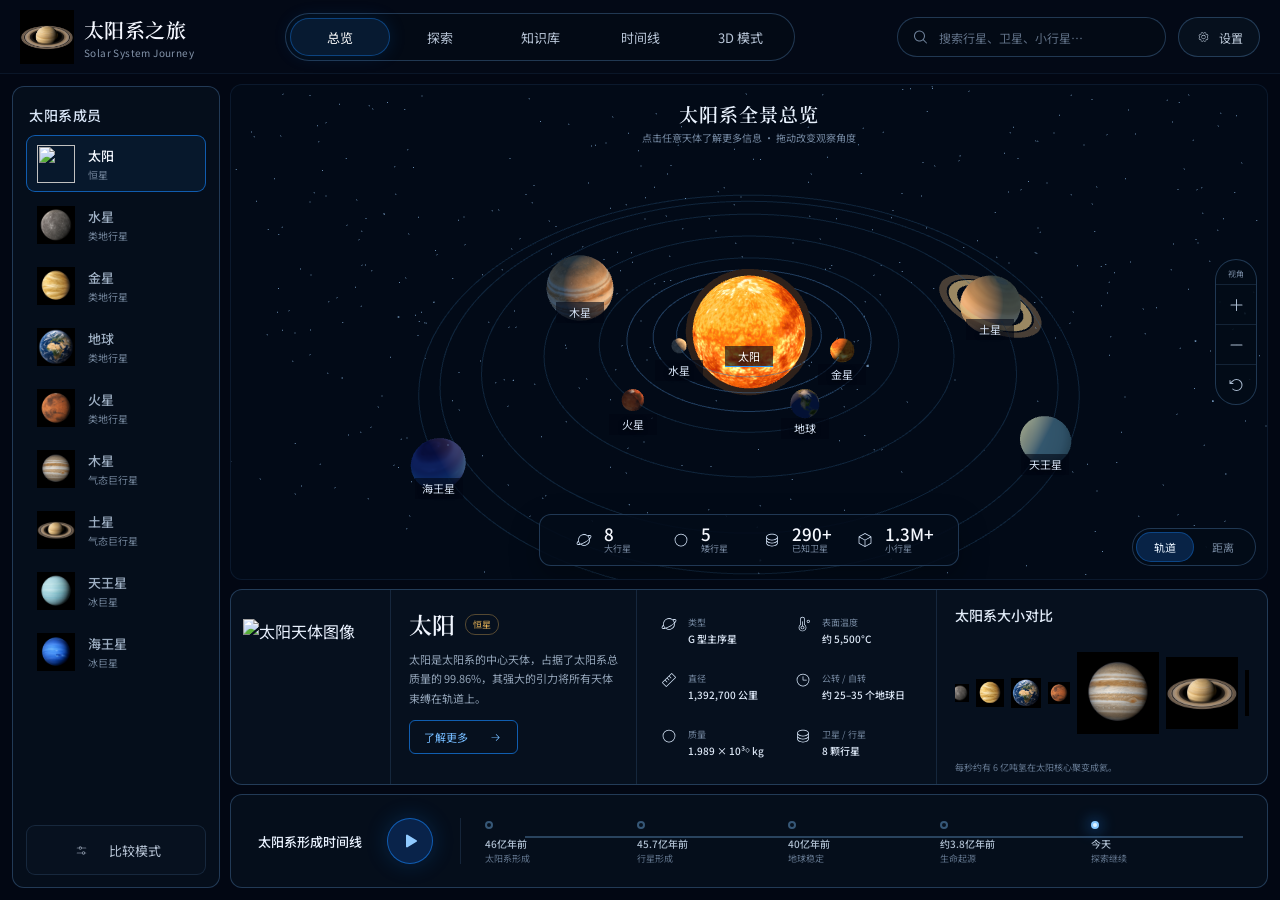
==== commit 252bccbc: "Publish solar system overview dashboard" ====
--- a/index.html
+++ b/index.html
@@ -6,8 +6,8 @@
     <meta name="viewport" content="width=device-width, initial-scale=1.0" />
     <meta name="description" content="从太阳出发，按距离探索八颗行星的互动太阳系科普网站。" />
     <title>太阳系 · 八颗行星科普之旅</title>
-    <script type="module" crossorigin src="./assets/index-CMAJNthw.js"></script>
-    <link rel="stylesheet" crossorigin href="./assets/index-BcA1HAbL.css">
+    <script type="module" crossorigin src="./assets/index-nUekrDrd.js"></script>
+    <link rel="stylesheet" crossorigin href="./assets/index-Dg3OQ9NO.css">
   </head>
   <body>
     <div id="root"></div>
--- a/assets/index-Dg3OQ9NO.css
+++ b/assets/index-Dg3OQ9NO.css
@@ -0,0 +1 @@
+@font-face{font-family:"Noto Serif SC";font-style:normal;font-display:swap;font-weight:400;src:url([data-uri]) format("woff2"),url([data-uri]) format("woff");unicode-range:U+1f1e9-1f1f5,U+1f1f7-1f1ff,U+1f21a,U+1f232,U+1f234-1f237,U+1f250-1f251,U+1f300,U+1f302-1f308,U+1f30a-1f311,U+1f315,U+1f319-1f320,U+1f324,U+1f327,U+1f32a,U+1f32c-1f32d,U+1f330-1f357,U+1f359-1f37e}@font-face{font-family:"Noto Serif SC";font-style:normal;font-display:swap;font-weight:400;src:url(./noto-serif-sc-5-400-normal-BIXwpHkp.woff2) format("woff2"),url(./noto-serif-sc-5-400-normal-DwUqlTBd.woff) format("woff");unicode-range:U+fee3,U+fef3,U+ff03-ff04,U+ff07,U+ff0a,U+ff17-ff19,U+ff1c-ff1d,U+ff20-ff3a,U+ff3c,U+ff3e-ff5b,U+ff5d,U+ff61-ff65,U+ff67-ff6a,U+ff6c,U+ff6f-ff78,U+ff7a-ff7d,U+ff80-ff84,U+ff86,U+ff89-ff8e,U+ff92,U+ff97-ff9b,U+ff9d-ff9f,U+ffe0-ffe4,U+ffe6,U+ffe9,U+ffeb,U+ffed,U+fffc,U+1f004,U+1f170-1f171,U+1f192-1f195,U+1f198-1f19a,U+1f1e6-1f1e8}@font-face{font-family:"Noto Serif SC";font-style:normal;font-display:swap;font-weight:400;src:url(./noto-serif-sc-6-400-normal-aJwSkO7R.woff2) format("woff2"),url(./noto-serif-sc-6-400-normal-Dsjp6y7V.woff) format("woff");unicode-range:U+f0a7,U+f0b2,U+f0b7,U+f0c9,U+f0d8,U+f0da,U+f0dc-f0dd,U+f0e0,U+f0e6,U+f0eb,U+f0fc,U+f101,U+f104-f105,U+f107,U+f10b,U+f11b,U+f14b,U+f18a,U+f193,U+f1d6-f1d7,U+f244,U+f27a,U+f296,U+f2ae,U+f471,U+f4b3,U+f610-f611,U+f880-f881,U+f8ec,U+f8f5,U+f8ff,U+f901,U+f90a,U+f92c-f92d,U+f934,U+f937,U+f941,U+f965,U+f967,U+f969,U+f96b,U+f96f,U+f974,U+f978-f979,U+f97e,U+f981,U+f98a,U+f98e,U+f997,U+f99c,U+f9b2,U+f9b5,U+f9ba,U+f9be,U+f9ca,U+f9d0-f9d1,U+f9dd,U+f9e0-f9e1,U+f9e4,U+f9f7,U+fa00-fa01,U+fa08,U+fa0a,U+fa11,U+fb01-fb02,U+fdfc,U+fe0e,U+fe30-fe31,U+fe33-fe44,U+fe49-fe52,U+fe54-fe57,U+fe59-fe66,U+fe68-fe6b,U+fe8e,U+fe92-fe93,U+feae,U+feb8,U+fecb-fecc,U+fee0}@font-face{font-family:"Noto Serif SC";font-style:normal;font-display:swap;font-weight:400;src:url(./noto-serif-sc-21-400-normal-BvvAjVin.woff2) format("woff2"),url(./noto-serif-sc-21-400-normal-CsJcvHJS.woff) format("woff");unicode-range:U+9f83,U+9f85-9f8d,U+9f90-9f91,U+9f94-9f96,U+9f98,U+9f9b-9f9c,U+9f9e,U+9fa0,U+9fa2,U+9ff0-9fff,U+a001,U+a007,U+a025,U+a046-a047,U+a057,U+a072,U+a078-a079,U+a083,U+a085,U+a100,U+a118,U+a132,U+a134,U+a1f4,U+a242,U+a4a6,U+a4aa,U+a4b0-a4b1,U+a4b3,U+a9c1-a9c2,U+ac00-ac01,U+ac04,U+ac08,U+ac10-ac11,U+ac13-ac16,U+ac19,U+ac1c-ac1d,U+ac24,U+ac70-ac71,U+ac74,U+ac77-ac78,U+ac80-ac81,U+ac83,U+ac8c,U+ac90,U+ac9f-aca0,U+aca8-aca9,U+acac,U+acb0,U+acbd,U+acc1,U+acc4,U+ace0-ace1,U+ace4,U+ace8,U+acf3,U+acf5,U+acfc-acfd,U+ad00,U+ad0c,U+ad11,U+ad1c,U+ad34,U+ad50,U+ad64,U+ad6c,U+ad70,U+ad74,U+ad7f,U+ad81,U+ad8c,U+adc0,U+adc8,U+addc,U+ade0,U+adf8-adf9,U+adfc,U+ae00,U+ae08-ae09,U+ae0b,U+ae30,U+ae34,U+ae38,U+ae40,U+ae4a,U+ae4c,U+ae54,U+ae68,U+aebc,U+aed8,U+af2c-af2d}@font-face{font-family:"Noto Serif SC";font-style:normal;font-display:swap;font-weight:400;src:url(./noto-serif-sc-22-400-normal-B2hQf9cX.woff2) format("woff2"),url(./noto-serif-sc-22-400-normal-l_4pKOIF.woff) format("woff");unicode-range:U+9e30-9e33,U+9e35-9e3b,U+9e3e,U+9e40-9e44,U+9e46-9e4e,U+9e51,U+9e53,U+9e55-9e58,U+9e5a-9e5c,U+9e5e-9e63,U+9e66-9e6e,U+9e71,U+9e73,U+9e75,U+9e78-9e79,U+9e7c-9e7e,U+9e82,U+9e86-9e88,U+9e8b-9e8c,U+9e90-9e91,U+9e93,U+9e95,U+9e97,U+9e9d,U+9ea4-9ea5,U+9ea9-9eaa,U+9eb4-9eb5,U+9eb8-9eba,U+9ebc-9ebf,U+9ec3,U+9ec9,U+9ecd,U+9ed0,U+9ed2-9ed3,U+9ed5-9ed6,U+9ed9,U+9edc-9edd,U+9edf-9ee0,U+9ee2,U+9ee5,U+9ee7-9eea,U+9eef,U+9ef1,U+9ef3-9ef4,U+9ef6,U+9ef9,U+9efb-9efc,U+9efe,U+9f0b,U+9f0d,U+9f10,U+9f14,U+9f17,U+9f19,U+9f22,U+9f29,U+9f2c,U+9f2f,U+9f31,U+9f37,U+9f39,U+9f3d-9f3e,U+9f41,U+9f4a-9f4b,U+9f51-9f52,U+9f61-9f63,U+9f66-9f67,U+9f80-9f81}@font-face{font-family:"Noto Serif SC";font-style:normal;font-display:swap;font-weight:400;src:url(./noto-serif-sc-23-400-normal-C5N4jcbj.woff2) format("woff2"),url(./noto-serif-sc-23-400-normal-BBC43Ijx.woff) format("woff");unicode-range:U+9c82-9c83,U+9c85-9c8c,U+9c8e-9c92,U+9c94-9c9b,U+9c9e-9ca3,U+9ca5-9ca7,U+9ca9,U+9cab,U+9cad-9cae,U+9cb1-9cb7,U+9cb9-9cbd,U+9cbf-9cc0,U+9cc3,U+9cc5-9cc7,U+9cc9-9cd1,U+9cd3-9cda,U+9cdc-9cdd,U+9cdf,U+9ce1-9ce3,U+9ce5,U+9ce9,U+9cee-9cef,U+9cf3-9cf4,U+9cf6,U+9cfc-9cfd,U+9d02,U+9d08-9d09,U+9d12,U+9d1b,U+9d1e,U+9d26,U+9d28,U+9d37,U+9d3b,U+9d3f,U+9d51,U+9d59,U+9d5c-9d5d,U+9d5f-9d61,U+9d6c,U+9d70,U+9d72,U+9d7a,U+9d7e,U+9d84,U+9d89,U+9d8f,U+9d92,U+9daf,U+9db4,U+9db8,U+9dbc,U+9dc4,U+9dc7,U+9dc9,U+9dd7,U+9ddf,U+9df2,U+9df9-9dfa,U+9e0a,U+9e11,U+9e1a,U+9e1e,U+9e20,U+9e22,U+9e28-9e2c,U+9e2e-9e2f}@font-face{font-family:"Noto Serif SC";font-style:normal;font-display:swap;font-weight:400;src:url(./noto-serif-sc-24-400-normal-CC7o6kkj.woff2) format("woff2"),url(./noto-serif-sc-24-400-normal-Z7AMHc6d.woff) format("woff");unicode-range:U+9a80,U+9a83,U+9a85,U+9a88-9a8a,U+9a8d-9a8e,U+9a90,U+9a92-9a93,U+9a95-9a96,U+9a98-9a99,U+9a9b-9aa2,U+9aa5,U+9aa7,U+9aaf-9ab1,U+9ab5-9ab6,U+9ab9-9aba,U+9ac0-9ac4,U+9ac8,U+9acb-9acc,U+9ace-9acf,U+9ad1-9ad2,U+9ad9,U+9adf,U+9ae1,U+9ae3,U+9aea-9aeb,U+9aed-9aef,U+9af4,U+9af9,U+9afb,U+9b03-9b04,U+9b06,U+9b08,U+9b0d,U+9b0f-9b10,U+9b13,U+9b18,U+9b1a,U+9b1f,U+9b22-9b23,U+9b25,U+9b27-9b28,U+9b2a,U+9b2f,U+9b31-9b32,U+9b3b,U+9b43,U+9b46-9b49,U+9b4d-9b4e,U+9b51,U+9b56,U+9b58,U+9b5a,U+9b5c,U+9b5f,U+9b61-9b62,U+9b6f,U+9b77,U+9b80,U+9b88,U+9b8b,U+9b8e,U+9b91,U+9b9f-9ba0,U+9ba8,U+9baa-9bab,U+9bad-9bae,U+9bb0-9bb1,U+9bb8,U+9bc9-9bca,U+9bd3,U+9bd6,U+9bdb,U+9be8,U+9bf0-9bf1,U+9c02,U+9c10,U+9c15,U+9c24,U+9c2d,U+9c32,U+9c39,U+9c3b,U+9c40,U+9c47-9c49,U+9c53,U+9c57,U+9c64,U+9c72,U+9c77-9c78,U+9c7b,U+9c7f-9c80}@font-face{font-family:"Noto Serif SC";font-style:normal;font-display:swap;font-weight:400;src:url(./noto-serif-sc-25-400-normal-urYRrGpo.woff2) format("woff2"),url(./noto-serif-sc-25-400-normal-DqZtiRuA.woff) format("woff");unicode-range:U+98dd,U+98e1-98e2,U+98e7-98ea,U+98ec,U+98ee-98ef,U+98f2,U+98f4,U+98fc-98fe,U+9903,U+9905,U+9908,U+990a,U+990c-990d,U+9913-9914,U+9918,U+991a-991b,U+991e,U+9921,U+9928,U+992c,U+992e,U+9935,U+9938-9939,U+993d-993e,U+9945,U+994b-994c,U+9951-9952,U+9954-9955,U+9957,U+995e,U+9963,U+9966-9969,U+996b-996c,U+996f,U+9974-9975,U+9977-9979,U+997d-997e,U+9980-9981,U+9983-9984,U+9987,U+998a-998b,U+998d-9991,U+9993-9995,U+9997-9998,U+99a5,U+99ab,U+99ad-99ae,U+99b1,U+99b3-99b4,U+99bc,U+99bf,U+99c1,U+99c3-99c6,U+99cc,U+99d0,U+99d2,U+99d5,U+99db,U+99dd,U+99e1,U+99ed,U+99f1,U+99ff,U+9a01,U+9a03-9a04,U+9a0e-9a0f,U+9a11-9a13,U+9a19,U+9a1b,U+9a28,U+9a2b,U+9a30,U+9a32,U+9a37,U+9a40,U+9a45,U+9a4a,U+9a4d-9a4e,U+9a52,U+9a55,U+9a57,U+9a5a-9a5b,U+9a5f,U+9a62,U+9a65,U+9a69,U+9a6b,U+9a6e,U+9a75,U+9a77-9a7a,U+9a7d}@font-face{font-family:"Noto Serif SC";font-style:normal;font-display:swap;font-weight:400;src:url(./noto-serif-sc-26-400-normal-B8BtoPl4.woff2) format("woff2"),url(./noto-serif-sc-26-400-normal-C3jxWSdP.woff) format("woff");unicode-range:U+975b-975c,U+9763,U+9765-9766,U+976c-976d,U+9773,U+9776,U+977a,U+977c,U+9784-9785,U+978e-978f,U+9791-9792,U+9794-9795,U+9798,U+979a,U+979e,U+97a3,U+97a5-97a6,U+97a8,U+97ab-97ac,U+97ae-97af,U+97b2,U+97b4,U+97c6,U+97cb-97cc,U+97d3,U+97d8,U+97dc,U+97e1,U+97ea-97eb,U+97ee,U+97fb,U+97fe-97ff,U+9801-9803,U+9805-9806,U+9808,U+980c,U+9810-9814,U+9817-9818,U+981e,U+9820-9821,U+9824,U+9828,U+982b-982d,U+9830,U+9834,U+9838-9839,U+983c,U+9846,U+984d-984f,U+9851-9852,U+9854-9855,U+9857-9858,U+985a-985b,U+9862-9863,U+9865,U+9867,U+986b,U+986f-9871,U+9877-9878,U+987c,U+9880,U+9883,U+9885,U+9889,U+988b-988f,U+9893-9895,U+9899-989b,U+989e-989f,U+98a1-98a2,U+98a5-98a7,U+98a9,U+98af,U+98b1,U+98b6,U+98ba,U+98be,U+98c3-98c4,U+98c6-98c8,U+98cf-98d6,U+98da-98db}@font-face{font-family:"Noto Serif SC";font-style:normal;font-display:swap;font-weight:400;src:url(./noto-serif-sc-27-400-normal-BlFuZuZa.woff2) format("woff2"),url(./noto-serif-sc-27-400-normal-CdldFnov.woff) format("woff");unicode-range:U+95c4-95ca,U+95cc-95cd,U+95d4-95d6,U+95d8,U+95e1-95e2,U+95e9,U+95f0-95f1,U+95f3,U+95f6,U+95fc,U+95fe-95ff,U+9602-9604,U+9606-960d,U+960f,U+9611-9613,U+9615-9617,U+9619-961b,U+961d,U+9621,U+9628,U+962f,U+963c-963e,U+9641-9642,U+9649,U+9654,U+965b-965f,U+9661,U+9663,U+9665,U+9667-9668,U+966c,U+9670,U+9672-9674,U+9678,U+967a,U+967d,U+9682,U+9685,U+9688,U+968a,U+968d-968e,U+9695,U+9697-9698,U+969e,U+96a0,U+96a3-96a4,U+96a8,U+96aa,U+96b0-96b1,U+96b3-96b4,U+96b7-96b9,U+96bb-96bd,U+96c9,U+96cb,U+96ce,U+96d1-96d2,U+96d6,U+96d9,U+96db-96dc,U+96de,U+96e0,U+96e3,U+96e9,U+96eb,U+96f0-96f2,U+96f9,U+96ff,U+9701-9702,U+9705,U+9708,U+970a,U+970e-970f,U+9711,U+9719,U+9727,U+972a,U+972d,U+9730,U+973d,U+9742,U+9744,U+9748-9749,U+9750-9751,U+975a}@font-face{font-family:"Noto Serif SC";font-style:normal;font-display:swap;font-weight:400;src:url(./noto-serif-sc-28-400-normal-CsdcIb7y.woff2) format("woff2"),url(./noto-serif-sc-28-400-normal-D8MomqZP.woff) format("woff");unicode-range:U+94f5,U+94f7,U+94f9,U+94fb-94fd,U+94ff,U+9503-9504,U+9506-9507,U+9509-950a,U+950d-950f,U+9511-9518,U+951a-9520,U+9522,U+9528-952d,U+9530-953a,U+953c-953f,U+9543-9546,U+9548-9550,U+9552-9555,U+9557-955b,U+955d-9568,U+956a-956d,U+9570-9574,U+9583,U+9586,U+9589,U+958e-958f,U+9591-9592,U+9594,U+9598-9599,U+959e-95a0,U+95a2-95a6,U+95a8-95b2,U+95b4,U+95b8-95c3}@font-face{font-family:"Noto Serif SC";font-style:normal;font-display:swap;font-weight:400;src:url(./noto-serif-sc-29-400-normal-iFCh_d1M.woff2) format("woff2"),url(./noto-serif-sc-29-400-normal-E_gwsKck.woff) format("woff");unicode-range:U+941c-942b,U+942d-942e,U+9432-9433,U+9435,U+9438,U+943a,U+943e,U+9444,U+944a,U+9451-9452,U+945a,U+9462-9463,U+9465,U+9470-9487,U+948a-9492,U+9494-9498,U+949a,U+949c-949d,U+94a1,U+94a3-94a4,U+94a8,U+94aa-94ad,U+94af,U+94b2,U+94b4-94ba,U+94bc-94c0,U+94c4,U+94c6-94db,U+94de-94ec,U+94ee-94f1,U+94f3}@font-face{font-family:"Noto Serif SC";font-style:normal;font-display:swap;font-weight:400;src:url(./noto-serif-sc-30-400-normal-DBxOSMUe.woff2) format("woff2"),url(./noto-serif-sc-30-400-normal-CiUIvAa-.woff) format("woff");unicode-range:U+92ec-92ed,U+92f0,U+92f3,U+92f8,U+92fc,U+9304,U+9306,U+9310,U+9312,U+9315,U+9318,U+931a,U+931e,U+9320-9322,U+9324,U+9326-9329,U+932b-932c,U+932f,U+9331-9332,U+9335-9336,U+933e,U+9340-9341,U+934a-9360,U+9362-9363,U+9365-936b,U+936e,U+9375,U+937e,U+9382,U+938a,U+938c,U+938f,U+9393-9394,U+9396-9397,U+939a,U+93a2,U+93a7,U+93ac-93cd,U+93d0-93d1,U+93d6-93d8,U+93de-93df,U+93e1-93e2,U+93e4,U+93f8,U+93fb,U+93fd,U+940e-941a}@font-face{font-family:"Noto Serif SC";font-style:normal;font-display:swap;font-weight:400;src:url(./noto-serif-sc-31-400-normal-BNlAXjnq.woff2) format("woff2"),url(./noto-serif-sc-31-400-normal-Ds7HVP0_.woff) format("woff");unicode-range:U+9163-9164,U+9169,U+9170,U+9172,U+9174,U+9179-917a,U+917d-917e,U+9182-9183,U+9185,U+918c-918d,U+9190-9191,U+919a,U+919c,U+91a1-91a4,U+91a8,U+91aa-91af,U+91b4-91b5,U+91b8,U+91ba,U+91be,U+91c0-91c1,U+91c6,U+91c8,U+91cb,U+91d0,U+91d2,U+91d7-91d8,U+91dd,U+91e3,U+91e6-91e7,U+91ed,U+91f0,U+91f5,U+91f9,U+9200,U+9205,U+9207-920a,U+920d-920e,U+9210,U+9214-9215,U+921c,U+921e,U+9221,U+9223-9227,U+9229-922a,U+922d,U+9234-9235,U+9237,U+9239-923a,U+923c-9240,U+9244-9246,U+9249,U+924e-924f,U+9251,U+9253,U+9257,U+925b,U+925e,U+9262,U+9264-9266,U+9268,U+926c,U+926f,U+9271,U+927b,U+927e,U+9280,U+9283,U+9285-928a,U+928e,U+9291,U+9293,U+9296,U+9298,U+929c-929d,U+92a8,U+92ab-92ae,U+92b3,U+92b6-92b7,U+92b9,U+92c1,U+92c5-92c6,U+92c8,U+92cc,U+92d0,U+92d2,U+92e4,U+92ea}@font-face{font-family:"Noto Serif SC";font-style:normal;font-display:swap;font-weight:400;src:url(./noto-serif-sc-32-400-normal-DZTJtEP7.woff2) format("woff2"),url(./noto-serif-sc-32-400-normal-BhBS8LpG.woff) format("woff");unicode-range:U+9004,U+900b,U+9011,U+9015-9016,U+901e,U+9021,U+9026,U+902d,U+902f,U+9031,U+9035-9036,U+9039-903a,U+9041,U+9044-9046,U+904a,U+904f-9052,U+9054-9055,U+9058-9059,U+905b-905e,U+9060-9062,U+9068-9069,U+906f,U+9072,U+9074,U+9076-907a,U+907c-907d,U+9081,U+9083,U+9085,U+9087-908b,U+908f,U+9095,U+9097,U+9099-909b,U+909d,U+90a0-90a1,U+90a8-90a9,U+90ac,U+90b0,U+90b2-90b4,U+90b6,U+90b8,U+90ba,U+90bd-90be,U+90c3-90c5,U+90c7-90c8,U+90cf-90d0,U+90d3,U+90d5,U+90d7,U+90da-90dc,U+90de,U+90e2,U+90e4,U+90e6-90e7,U+90ea-90eb,U+90ef,U+90f4-90f5,U+90f7,U+90fe-9100,U+9104,U+9109,U+910c,U+9112,U+9114-9115,U+9118,U+911c,U+911e,U+9120,U+9122-9123,U+9127,U+912d,U+912f-9132,U+9139-913a,U+9143,U+9146,U+9149-914a,U+914c,U+914e-9150,U+9154,U+9157,U+915a,U+915d-915e,U+9161-9162}@font-face{font-family:"Noto Serif SC";font-style:normal;font-display:swap;font-weight:400;src:url(./noto-serif-sc-33-400-normal-ro-aP1tv.woff2) format("woff2"),url(./noto-serif-sc-33-400-normal-30S7iB8Z.woff) format("woff");unicode-range:U+8e41-8e42,U+8e47,U+8e49-8e4b,U+8e50-8e53,U+8e59-8e5a,U+8e5f-8e60,U+8e64,U+8e69,U+8e6c,U+8e70,U+8e74,U+8e76,U+8e7a-8e7c,U+8e7f,U+8e84-8e85,U+8e87,U+8e89,U+8e8b,U+8e8d,U+8e8f-8e90,U+8e94,U+8e99,U+8e9c,U+8e9e,U+8eaa,U+8eac,U+8eb0,U+8eb6,U+8ec0,U+8ec6,U+8eca-8ece,U+8ed2,U+8eda,U+8edf,U+8ee2,U+8eeb,U+8ef8,U+8efb-8efe,U+8f03,U+8f09,U+8f0b,U+8f12-8f15,U+8f1b,U+8f1d,U+8f1f,U+8f29-8f2a,U+8f2f,U+8f36,U+8f38,U+8f3b,U+8f3e-8f3f,U+8f44-8f45,U+8f49,U+8f4d-8f4e,U+8f5f,U+8f6b,U+8f6d,U+8f71-8f73,U+8f75-8f76,U+8f78-8f7a,U+8f7c,U+8f7e,U+8f81-8f82,U+8f84,U+8f87,U+8f8a-8f8b,U+8f8d-8f8f,U+8f94-8f95,U+8f97-8f9a,U+8fa6,U+8fad-8faf,U+8fb2,U+8fb5-8fb7,U+8fba-8fbc,U+8fbf,U+8fc2,U+8fcb,U+8fcd,U+8fd3,U+8fd5,U+8fd7,U+8fda,U+8fe2-8fe5,U+8fe8-8fe9,U+8fee,U+8ff3-8ff4,U+8ff8,U+8ffa}@font-face{font-family:"Noto Serif SC";font-style:normal;font-display:swap;font-weight:400;src:url(./noto-serif-sc-34-400-normal-lXnKXz4Y.woff2) format("woff2"),url(./noto-serif-sc-34-400-normal-X5e8GmoB.woff) format("woff");unicode-range:U+8cbd,U+8cbf-8cc4,U+8cc7-8cc8,U+8cca,U+8ccd,U+8cd1,U+8cd3,U+8cdb-8cdc,U+8cde,U+8ce0,U+8ce2-8ce4,U+8ce6-8ce8,U+8cea,U+8ced,U+8cf4,U+8cf8,U+8cfa,U+8cfc-8cfd,U+8d04-8d05,U+8d07-8d08,U+8d0a,U+8d0d,U+8d0f,U+8d13-8d14,U+8d16,U+8d1b,U+8d20,U+8d30,U+8d32-8d33,U+8d36,U+8d3b,U+8d3d,U+8d40,U+8d42-8d43,U+8d45-8d46,U+8d48-8d4a,U+8d4d,U+8d51,U+8d53,U+8d55,U+8d59,U+8d5c-8d5d,U+8d5f,U+8d61,U+8d66-8d67,U+8d6a,U+8d6d,U+8d71,U+8d73,U+8d84,U+8d90-8d91,U+8d94-8d95,U+8d99,U+8da8,U+8daf,U+8db1,U+8db5,U+8db8,U+8dba,U+8dbc,U+8dbf,U+8dc2,U+8dc4,U+8dc6,U+8dcb,U+8dce-8dcf,U+8dd6-8dd7,U+8dda-8ddb,U+8dde,U+8de1,U+8de3-8de4,U+8de9,U+8deb-8dec,U+8df0-8df1,U+8df6-8dfd,U+8e05,U+8e07,U+8e09-8e0a,U+8e0c,U+8e0e,U+8e10,U+8e14,U+8e1d-8e1f,U+8e23,U+8e26,U+8e2b-8e31,U+8e34-8e35,U+8e39-8e3a,U+8e3d,U+8e40}@font-face{font-family:"Noto Serif SC";font-style:normal;font-display:swap;font-weight:400;src:url(./noto-serif-sc-35-400-normal-D50-WgO4.woff2) format("woff2"),url(./noto-serif-sc-35-400-normal-CtRl2GYh.woff) format("woff");unicode-range:U+8b80,U+8b83,U+8b8a,U+8b8c,U+8b90,U+8b93,U+8b99-8b9a,U+8ba0,U+8ba3,U+8ba5-8ba7,U+8baa-8bac,U+8bb4-8bb5,U+8bb7,U+8bb9,U+8bc2-8bc3,U+8bc5,U+8bcb-8bcc,U+8bce-8bd0,U+8bd2-8bd4,U+8bd6,U+8bd8-8bd9,U+8bdc,U+8bdf,U+8be3-8be4,U+8be7-8be9,U+8beb-8bec,U+8bee,U+8bf0,U+8bf2-8bf3,U+8bf6,U+8bf9,U+8bfc-8bfd,U+8bff-8c00,U+8c02,U+8c04,U+8c06-8c07,U+8c0c,U+8c0f,U+8c11-8c12,U+8c14-8c1b,U+8c1d-8c21,U+8c24-8c25,U+8c27,U+8c2a-8c2c,U+8c2e-8c30,U+8c32-8c36,U+8c3f,U+8c47-8c4c,U+8c4e-8c50,U+8c54-8c56,U+8c62,U+8c68,U+8c6c,U+8c73,U+8c78,U+8c7a,U+8c82,U+8c85,U+8c89-8c8a,U+8c8d-8c8e,U+8c90,U+8c93-8c94,U+8c98,U+8c9d-8c9e,U+8ca0-8ca2,U+8ca7-8cac,U+8caf-8cb0,U+8cb3-8cb4,U+8cb6-8cb9,U+8cbb-8cbc}@font-face{font-family:"Noto Serif SC";font-style:normal;font-display:swap;font-weight:400;src:url(./noto-serif-sc-36-400-normal-CDoEPDjR.woff2) format("woff2"),url(./noto-serif-sc-36-400-normal-BSDq5-pw.woff) format("woff");unicode-range:U+8a15-8a18,U+8a1a-8a1b,U+8a1d,U+8a1f,U+8a22-8a23,U+8a25,U+8a2b,U+8a2d,U+8a31,U+8a33-8a34,U+8a36-8a38,U+8a3a,U+8a3c,U+8a3e,U+8a40-8a41,U+8a46,U+8a48,U+8a50,U+8a52,U+8a54-8a55,U+8a58,U+8a5b,U+8a5d-8a63,U+8a66,U+8a69-8a6b,U+8a6d-8a6e,U+8a70,U+8a72-8a73,U+8a7a,U+8a85,U+8a87,U+8a8a,U+8a8c-8a8d,U+8a90-8a92,U+8a95,U+8a98,U+8aa0-8aa1,U+8aa3-8aa6,U+8aa8-8aa9,U+8aac-8aae,U+8ab0,U+8ab2,U+8ab8-8ab9,U+8abc,U+8abe-8abf,U+8ac7,U+8acf,U+8ad2,U+8ad6-8ad7,U+8adb-8adc,U+8adf,U+8ae1,U+8ae6-8ae8,U+8aeb,U+8aed-8aee,U+8af1,U+8af3-8af4,U+8af7-8af8,U+8afa,U+8afe,U+8b00-8b02,U+8b07,U+8b0a,U+8b0c,U+8b0e,U+8b10,U+8b17,U+8b19,U+8b1b,U+8b1d,U+8b20-8b21,U+8b26,U+8b28,U+8b2c,U+8b33,U+8b39,U+8b3e-8b3f,U+8b41,U+8b45,U+8b49,U+8b4c,U+8b4f,U+8b57-8b58,U+8b5a,U+8b5c,U+8b5e,U+8b60,U+8b6c,U+8b6f-8b70,U+8b72,U+8b74,U+8b77,U+8b7d}@font-face{font-family:"Noto Serif SC";font-style:normal;font-display:swap;font-weight:400;src:url(./noto-serif-sc-37-400-normal-B9EKfRYn.woff2) format("woff2"),url(./noto-serif-sc-37-400-normal-DcRgmOtj.woff) format("woff");unicode-range:U+8882,U+8884-8886,U+8888,U+888f,U+8892-8893,U+889b,U+88a2,U+88a4,U+88a6,U+88a8,U+88aa,U+88ae,U+88b1,U+88b4,U+88b7,U+88bc,U+88c0,U+88c6-88c9,U+88ce-88cf,U+88d1-88d3,U+88d8,U+88db-88dd,U+88df,U+88e1-88e3,U+88e5,U+88e8,U+88ec,U+88f0-88f1,U+88f3-88f4,U+88fc-88fe,U+8900,U+8902,U+8906-8907,U+8909-890c,U+8912-8915,U+8918-891b,U+8921,U+8925,U+892b,U+8930,U+8932,U+8934,U+8936,U+893b,U+893d,U+8941,U+894c,U+8955-8956,U+8959,U+895c,U+895e-8960,U+8966,U+896a,U+896c,U+896f-8970,U+8972,U+897b,U+897e,U+8980,U+8983,U+8985,U+8987-8988,U+898c,U+898f,U+8993,U+8997,U+899a,U+89a1,U+89a7,U+89a9-89aa,U+89b2-89b3,U+89b7,U+89c0,U+89c7,U+89ca-89cc,U+89ce-89d1,U+89d6,U+89da,U+89dc,U+89de,U+89e5,U+89e7,U+89eb,U+89ef,U+89f1,U+89f3-89f4,U+89f8,U+89ff,U+8a01-8a03,U+8a07-8a0a,U+8a0e-8a0f,U+8a13}@font-face{font-family:"Noto Serif SC";font-style:normal;font-display:swap;font-weight:400;src:url(./noto-serif-sc-38-400-normal-BDm8H2vf.woff2) format("woff2"),url(./noto-serif-sc-38-400-normal-D_OcrA_v.woff) format("woff");unicode-range:U+86f4,U+86f8-86f9,U+86fb,U+86fe,U+8703,U+8706-870a,U+870d,U+8711-8713,U+871a,U+871e,U+8722-8723,U+8725,U+8729,U+872e,U+8731,U+8734,U+8737,U+873a-873b,U+873e-8740,U+8742,U+8747-8748,U+8753,U+8755,U+8757-8758,U+875d,U+875f,U+8762-8766,U+8768,U+876e,U+8770,U+8772,U+8775,U+8778,U+877b-877e,U+8782,U+8785,U+8788,U+878b,U+8793,U+8797,U+879a,U+879e-87a0,U+87a2-87a3,U+87a8,U+87ab-87ad,U+87af,U+87b3,U+87b5,U+87bd,U+87c0,U+87c4,U+87c6,U+87ca-87cb,U+87d1-87d2,U+87db-87dc,U+87de,U+87e0,U+87e5,U+87ea,U+87ec,U+87ee,U+87f2-87f3,U+87fb,U+87fd-87fe,U+8802-8803,U+8805,U+880a-880b,U+880d,U+8813-8816,U+8819,U+881b,U+881f,U+8821,U+8823,U+8831-8832,U+8835-8836,U+8839,U+883b-883c,U+8844,U+8846,U+884a,U+884e,U+8852-8853,U+8855,U+8859,U+885b,U+885d-885e,U+8862,U+8864,U+8869-886a,U+886e-886f,U+8872,U+8879,U+887d-887f}@font-face{font-family:"Noto Serif SC";font-style:normal;font-display:swap;font-weight:400;src:url(./noto-serif-sc-39-400-normal-BTTMBvkG.woff2) format("woff2"),url(./noto-serif-sc-39-400-normal-70XhRHg9.woff) format("woff");unicode-range:U+8548,U+854e,U+8553,U+8556-8557,U+8559,U+855e,U+8561,U+8564-8565,U+8568-856a,U+856d,U+856f-8570,U+8572,U+8576,U+8579-857b,U+8580,U+8585-8586,U+8588,U+858a,U+858f,U+8591,U+8594,U+8599,U+859c,U+85a2,U+85a4,U+85a6,U+85a8-85a9,U+85ab-85ac,U+85ae,U+85b7-85b9,U+85be,U+85c1,U+85c7,U+85cd,U+85d0,U+85d3,U+85d5,U+85dc-85dd,U+85df-85e0,U+85e5-85e6,U+85e8-85ea,U+85f4,U+85f9,U+85fe-85ff,U+8602,U+8605-8607,U+860a-860b,U+8616,U+8618,U+861a,U+8627,U+8629,U+862d,U+8638,U+863c,U+863f,U+864d,U+864f,U+8652-8655,U+865b-865c,U+865f,U+8662,U+8667,U+866c,U+866e,U+8671,U+8675,U+867a-867c,U+867f,U+868b,U+868d,U+8693,U+869c-869d,U+86a1,U+86a3-86a4,U+86a7-86a9,U+86ac,U+86af-86b1,U+86b4-86b6,U+86ba,U+86c0,U+86c4,U+86c6,U+86c9-86ca,U+86cd-86d1,U+86d4,U+86d8,U+86de-86df,U+86e4,U+86e6,U+86e9,U+86ed,U+86ef-86f3}@font-face{font-family:"Noto Serif SC";font-style:normal;font-display:swap;font-weight:400;src:url(./noto-serif-sc-40-400-normal-DniK6eZV.woff2) format("woff2"),url(./noto-serif-sc-40-400-normal-hZ15KKUf.woff) format("woff");unicode-range:U+83c5,U+83c8-83c9,U+83cb,U+83d1,U+83d3-83d6,U+83d8,U+83db,U+83dd,U+83df,U+83e1,U+83e5,U+83ea-83eb,U+83f0,U+83f4,U+83f8-83f9,U+83fb,U+83fd,U+83ff,U+8401,U+8406,U+840a-840b,U+840f,U+8411,U+8418,U+841c,U+8420,U+8422-8424,U+8426,U+8429,U+842c,U+8438-8439,U+843b-843c,U+843f,U+8446-8447,U+8449,U+844e,U+8451-8452,U+8456,U+8459-845a,U+845c,U+8462,U+8466,U+846d,U+846f-8470,U+8473,U+8476-8478,U+847a,U+847d,U+8484-8485,U+8487,U+8489,U+848c,U+848e,U+8490,U+8493-8494,U+8497,U+849b,U+849e-849f,U+84a1,U+84a5,U+84a8,U+84af,U+84b4,U+84b9-84bf,U+84c1-84c2,U+84c5-84c7,U+84ca-84cb,U+84cd,U+84d0-84d1,U+84d3,U+84d6,U+84df-84e0,U+84e2-84e3,U+84e5-84e7,U+84ee,U+84f3,U+84f6,U+84fa,U+84fc,U+84ff-8500,U+850c,U+8511,U+8514-8515,U+8517-8518,U+851f,U+8523,U+8525-8526,U+8529,U+852b,U+852d,U+8532,U+8534-8535,U+8538-853a,U+853c,U+8543,U+8545}@font-face{font-family:"Noto Serif SC";font-style:normal;font-display:swap;font-weight:400;src:url(./noto-serif-sc-41-400-normal-DEw3vu6W.woff2) format("woff2"),url(./noto-serif-sc-41-400-normal-Bu7Um73u.woff) format("woff");unicode-range:U+82bc,U+82be,U+82c0-82c2,U+82c4-82c8,U+82ca-82cc,U+82ce,U+82d0,U+82d2-82d3,U+82d5-82d6,U+82d8-82d9,U+82dc-82de,U+82e0-82e4,U+82e7,U+82e9-82eb,U+82ed-82ee,U+82f3-82f4,U+82f7-82f8,U+82fa-8301,U+8306-8308,U+830c-830d,U+830f,U+8311,U+8313-8315,U+8318,U+831a-831b,U+831d,U+8324,U+8327,U+832a,U+832c-832d,U+832f,U+8331-8334,U+833a-833c,U+8340,U+8343-8345,U+8347-8348,U+834a,U+834c,U+834f,U+8351,U+8356,U+8358-835c,U+835e,U+8360,U+8364-8366,U+8368-836a,U+836c-836e,U+8373,U+8378,U+837b-837d,U+837f-8380,U+8382,U+8388,U+838a-838b,U+8392,U+8394,U+8396,U+8398-8399,U+839b-839c,U+83a0,U+83a2-83a3,U+83a8-83aa,U+83ae-83b0,U+83b3-83b4,U+83b6,U+83b8,U+83ba,U+83bc-83bd,U+83bf-83c0,U+83c2}@font-face{font-family:"Noto Serif SC";font-style:normal;font-display:swap;font-weight:400;src:url(./noto-serif-sc-42-400-normal-DMZsbdat.woff2) format("woff2"),url(./noto-serif-sc-42-400-normal-CRN0v8XY.woff) format("woff");unicode-range:U+8166-8169,U+816b,U+816d,U+8171,U+8173-8174,U+8178,U+817c-817d,U+8182,U+8188,U+8191,U+8198-819b,U+81a0,U+81a3,U+81a5-81a6,U+81a9,U+81b6,U+81ba-81bb,U+81bd,U+81bf,U+81c1,U+81c3,U+81c6,U+81c9-81ca,U+81cc-81cd,U+81d1,U+81d3-81d4,U+81d8,U+81db-81dc,U+81de-81df,U+81e5,U+81e7-81e9,U+81eb-81ec,U+81ee-81ef,U+81f5,U+81f8,U+81fa,U+81fc,U+81fe,U+8200-8202,U+8204,U+8208-820a,U+820e-8210,U+8216-8218,U+821b-821c,U+8221-8224,U+8226-8228,U+822b,U+822d,U+822f,U+8232-8234,U+8237-8238,U+823a-823b,U+823e,U+8244,U+8249,U+824b,U+824f,U+8259-825a,U+825f,U+8266,U+8268,U+826e,U+8271,U+8276-8279,U+827d,U+827f,U+8283-8284,U+8288-828a,U+828d-8291,U+8293-8294,U+8296-8298,U+829f-82a1,U+82a3-82a4,U+82a7-82ab,U+82ae,U+82b0,U+82b2,U+82b4-82b6}@font-face{font-family:"Noto Serif SC";font-style:normal;font-display:swap;font-weight:400;src:url(./noto-serif-sc-43-400-normal-Dz-cBIW-.woff2) format("woff2"),url(./noto-serif-sc-43-400-normal-BjK_nmU_.woff) format("woff");unicode-range:U+8016,U+8018-8019,U+801c,U+801e,U+8026-802a,U+8031,U+8034-8035,U+8037,U+8043,U+804b,U+804d,U+8052,U+8056,U+8059,U+805e,U+8061,U+8068-8069,U+806e-8074,U+8076-8078,U+807c-8080,U+8082,U+8084-8085,U+8088,U+808f,U+8093,U+809c,U+809f,U+80ab,U+80ad-80ae,U+80b1,U+80b6-80b8,U+80bc-80bd,U+80c2,U+80c4,U+80ca,U+80cd,U+80d1,U+80d4,U+80d7,U+80d9-80db,U+80dd,U+80e0,U+80e4-80e5,U+80e7-80ed,U+80ef-80f1,U+80f3-80f4,U+80fc,U+8101,U+8104-8105,U+8107-8108,U+810c-810e,U+8112-8115,U+8117-8119,U+811b-811f,U+8121-8130,U+8132-8134,U+8137,U+8139,U+813f-8140,U+8142,U+8146,U+8148,U+814d-814e,U+8151,U+8153,U+8158-815a,U+815e,U+8160}@font-face{font-family:"Noto Serif SC";font-style:normal;font-display:swap;font-weight:400;src:url(./noto-serif-sc-44-400-normal-DUwp9LUQ.woff2) format("woff2"),url(./noto-serif-sc-44-400-normal-C0HLb_f4.woff) format("woff");unicode-range:U+7ef0-7ef2,U+7ef6,U+7efa-7efb,U+7efe,U+7f01-7f04,U+7f08,U+7f0a-7f12,U+7f17,U+7f19,U+7f1b-7f1c,U+7f1f,U+7f21-7f23,U+7f25-7f28,U+7f2a-7f33,U+7f35-7f37,U+7f3d,U+7f42,U+7f44-7f45,U+7f4c-7f4d,U+7f52,U+7f54,U+7f58-7f59,U+7f5d,U+7f5f-7f61,U+7f63,U+7f65,U+7f68,U+7f70-7f71,U+7f73-7f75,U+7f77,U+7f79,U+7f7d-7f7e,U+7f85-7f86,U+7f88-7f89,U+7f8b-7f8c,U+7f90-7f91,U+7f94-7f96,U+7f98-7f9b,U+7f9d,U+7f9f,U+7fa3,U+7fa7-7fa9,U+7fac-7fb2,U+7fb4,U+7fb6,U+7fb8,U+7fbc,U+7fbf-7fc0,U+7fc3,U+7fca,U+7fcc,U+7fce,U+7fd2,U+7fd5,U+7fd9-7fdb,U+7fdf,U+7fe3,U+7fe5-7fe7,U+7fe9,U+7feb-7fec,U+7fee-7fef,U+7ff1,U+7ff3-7ff4,U+7ff9-7ffa,U+7ffe,U+8004,U+8006,U+800b,U+800e,U+8011-8012,U+8014}@font-face{font-family:"Noto Serif SC";font-style:normal;font-display:swap;font-weight:400;src:url(./noto-serif-sc-45-400-normal-BRhDcXQG.woff2) format("woff2"),url(./noto-serif-sc-45-400-normal-DPJVEDCY.woff) format("woff");unicode-range:U+7dd2,U+7dd4,U+7dd6-7dd8,U+7dda-7de0,U+7de2-7de6,U+7de8-7ded,U+7def,U+7df1-7df5,U+7df7,U+7df9,U+7dfb-7dfc,U+7dfe-7e02,U+7e04,U+7e08-7e0b,U+7e12,U+7e1b,U+7e1e,U+7e20,U+7e22-7e23,U+7e26,U+7e29,U+7e2b,U+7e2e-7e2f,U+7e31,U+7e37,U+7e39-7e3e,U+7e40,U+7e43-7e44,U+7e46-7e47,U+7e4a-7e4b,U+7e4d-7e4e,U+7e51,U+7e54-7e56,U+7e58-7e5b,U+7e5d-7e5e,U+7e61,U+7e66-7e67,U+7e69-7e6b,U+7e6d,U+7e70,U+7e73,U+7e77,U+7e79,U+7e7b-7e7d,U+7e81-7e82,U+7e8c-7e8d,U+7e8f,U+7e92-7e94,U+7e96,U+7e98,U+7e9a-7e9c,U+7e9e-7e9f,U+7ea1,U+7ea3,U+7ea5,U+7ea8-7ea9,U+7eab,U+7ead-7eae,U+7eb0,U+7ebb,U+7ebe,U+7ec0-7ec2,U+7ec9,U+7ecb-7ecc,U+7ed0,U+7ed4,U+7ed7,U+7edb,U+7ee0-7ee2,U+7ee5-7ee6,U+7ee8,U+7eeb}@font-face{font-family:"Noto Serif SC";font-style:normal;font-display:swap;font-weight:400;src:url(./noto-serif-sc-46-400-normal-CgOovutC.woff2) format("woff2"),url(./noto-serif-sc-46-400-normal-BaSP7CWa.woff) format("woff");unicode-range:U+7ce8,U+7cec,U+7cf0,U+7cf5-7cf9,U+7cfc,U+7cfe,U+7d00,U+7d04-7d0b,U+7d0d,U+7d10-7d14,U+7d17-7d19,U+7d1b-7d1f,U+7d21,U+7d24-7d26,U+7d28-7d2a,U+7d2c-7d2e,U+7d30-7d31,U+7d33,U+7d35-7d36,U+7d38-7d3a,U+7d40,U+7d42-7d44,U+7d46,U+7d4b-7d4c,U+7d4f,U+7d51,U+7d54-7d56,U+7d58,U+7d5b-7d5c,U+7d5e,U+7d61-7d63,U+7d66,U+7d68,U+7d6a-7d6c,U+7d6f,U+7d71-7d73,U+7d75-7d77,U+7d79-7d7a,U+7d7e,U+7d81,U+7d84-7d8b,U+7d8d,U+7d8f,U+7d91,U+7d94,U+7d96,U+7d98-7d9a,U+7d9c-7da0,U+7da2,U+7da6,U+7daa-7db1,U+7db4-7db8,U+7dba-7dbf,U+7dc1,U+7dc4,U+7dc7-7dc8,U+7dca-7dcd,U+7dcf,U+7dd1}@font-face{font-family:"Noto Serif SC";font-style:normal;font-display:swap;font-weight:400;src:url(./noto-serif-sc-47-400-normal-Y8xPWDwK.woff2) format("woff2"),url(./noto-serif-sc-47-400-normal-BuMBOwIP.woff) format("woff");unicode-range:U+7bd3-7bd4,U+7bd9-7bda,U+7bdd,U+7be0-7be1,U+7be4-7be6,U+7be9-7bea,U+7bef,U+7bf4,U+7bf6,U+7bfc,U+7bfe,U+7c01,U+7c03,U+7c07-7c08,U+7c0a-7c0d,U+7c0f,U+7c11,U+7c15-7c16,U+7c19,U+7c1e-7c21,U+7c23-7c24,U+7c26,U+7c28-7c33,U+7c35,U+7c37-7c3b,U+7c3d-7c3e,U+7c40-7c41,U+7c43,U+7c47-7c48,U+7c4c,U+7c50,U+7c53-7c54,U+7c59,U+7c5f-7c60,U+7c63-7c65,U+7c6c,U+7c6e,U+7c72,U+7c74,U+7c79-7c7a,U+7c7c,U+7c81-7c82,U+7c84-7c85,U+7c88,U+7c8a-7c91,U+7c93-7c96,U+7c99,U+7c9b-7c9e,U+7ca0-7ca2,U+7ca6-7ca9,U+7cac,U+7caf-7cb3,U+7cb5-7cb7,U+7cba-7cbd,U+7cbf-7cc2,U+7cc5,U+7cc7-7cc9,U+7ccc-7ccd,U+7cd7,U+7cdc,U+7cde,U+7ce0,U+7ce4-7ce5,U+7ce7}@font-face{font-family:"Noto Serif SC";font-style:normal;font-display:swap;font-weight:400;src:url(./noto-serif-sc-48-400-normal-rSxdmibZ.woff2) format("woff2"),url(./noto-serif-sc-48-400-normal-DdG3Pof0.woff) format("woff");unicode-range:U+7ae6,U+7af4-7af7,U+7afa-7afb,U+7afd-7b0a,U+7b0c,U+7b0e-7b0f,U+7b13,U+7b15-7b16,U+7b18-7b19,U+7b1e-7b20,U+7b22-7b25,U+7b29-7b2b,U+7b2d-7b2e,U+7b30-7b3b,U+7b3e-7b3f,U+7b41-7b42,U+7b44-7b47,U+7b4a,U+7b4c-7b50,U+7b58,U+7b5a,U+7b5c,U+7b60,U+7b66-7b67,U+7b69,U+7b6c-7b6f,U+7b72-7b76,U+7b7b-7b7d,U+7b7f,U+7b82,U+7b85,U+7b87,U+7b8b-7b96,U+7b98-7b99,U+7b9b-7b9f,U+7ba2-7ba4,U+7ba6-7bac,U+7bae-7bb0,U+7bb4,U+7bb7-7bb9,U+7bbb,U+7bc0-7bc1,U+7bc3-7bc4,U+7bc6,U+7bc8-7bcc,U+7bd1}@font-face{font-family:"Noto Serif SC";font-style:normal;font-display:swap;font-weight:400;src:url(./noto-serif-sc-49-400-normal-BIAppCzz.woff2) format("woff2"),url(./noto-serif-sc-49-400-normal-C-jX5MVR.woff) format("woff");unicode-range:U+798b-798e,U+7992,U+7994-7995,U+7997-7998,U+799a-799c,U+799f,U+79a3-79a6,U+79a8-79ac,U+79ae-79b1,U+79b3-79b5,U+79b8,U+79ba,U+79bf,U+79c2,U+79c6,U+79c8,U+79cf,U+79d5-79d6,U+79dd-79de,U+79e3,U+79e7-79e8,U+79eb,U+79ed,U+79f4,U+79f7-79f8,U+79fa,U+79fe,U+7a02-7a03,U+7a05,U+7a0a,U+7a14,U+7a17,U+7a19,U+7a1c,U+7a1e-7a1f,U+7a23,U+7a25-7a26,U+7a2c,U+7a2e,U+7a30-7a32,U+7a36-7a37,U+7a39,U+7a3c,U+7a40,U+7a42,U+7a47,U+7a49,U+7a4c-7a4f,U+7a51,U+7a55,U+7a5b,U+7a5d-7a5e,U+7a62-7a63,U+7a66,U+7a68-7a69,U+7a6b,U+7a70,U+7a78,U+7a80,U+7a85-7a88,U+7a8a,U+7a90,U+7a93-7a96,U+7a98,U+7a9b-7a9c,U+7a9e,U+7aa0-7aa1,U+7aa3,U+7aa8-7aaa,U+7aac-7ab0,U+7ab3,U+7ab8,U+7aba,U+7abd-7abf,U+7ac4-7ac5,U+7ac7-7ac8,U+7aca,U+7ad1-7ad2,U+7ada-7add,U+7ae1,U+7ae4}@font-face{font-family:"Noto Serif SC";font-style:normal;font-display:swap;font-weight:400;src:url(./noto-serif-sc-50-400-normal-BcMa-5Ok.woff2) format("woff2"),url(./noto-serif-sc-50-400-normal-D784wnOL.woff) format("woff");unicode-range:U+784c,U+784e-7854,U+7856-7857,U+7859-785a,U+7865,U+7869-786a,U+786d,U+786f,U+7876-7877,U+787c,U+787e-787f,U+7881,U+7887-7889,U+7893-7894,U+7898-789e,U+78a1,U+78a3,U+78a5,U+78a9,U+78ad,U+78b2,U+78b4,U+78b6,U+78b9-78ba,U+78bc,U+78bf,U+78c3,U+78c9,U+78cb,U+78d0-78d2,U+78d4,U+78d9-78da,U+78dc,U+78de,U+78e1,U+78e5-78e6,U+78ea,U+78ec,U+78ef,U+78f1-78f2,U+78f4,U+78fa-78fb,U+78fe,U+7901-7902,U+7905,U+7907,U+7909,U+790b-790c,U+790e,U+7910,U+7913,U+7919-791b,U+791e-791f,U+7921,U+7924,U+7926,U+792a-792b,U+7934,U+7936,U+7939,U+793b,U+793d,U+7940,U+7942-7943,U+7945-7947,U+7949-794a,U+794c,U+794e-7951,U+7953-7955,U+7957-795a,U+795c,U+795f-7960,U+7962,U+7964,U+7966-7967,U+7969,U+796b,U+796f,U+7972,U+7974,U+7979,U+797b-797c,U+797e-7980,U+7982,U+7986-7987,U+7989-798a}@font-face{font-family:"Noto Serif SC";font-style:normal;font-display:swap;font-weight:400;src:url(./noto-serif-sc-51-400-normal-anKsqyMJ.woff2) format("woff2"),url(./noto-serif-sc-51-400-normal-BLy2L3_T.woff) format("woff");unicode-range:U+7722,U+7726,U+7728,U+772b-7730,U+7732-7736,U+7739-773a,U+773d-773f,U+7743,U+7746-7747,U+774c-774f,U+7751-7752,U+7758-775a,U+775c-775e,U+7762,U+7765-7766,U+7768-776a,U+776c-776d,U+7771-7772,U+777a,U+777c-777e,U+7780,U+7785,U+7787,U+778b-778d,U+778f-7791,U+7793,U+779e-77a0,U+77a2,U+77a5,U+77ad,U+77af,U+77b4-77b7,U+77bd-77c0,U+77c2,U+77c5,U+77c7,U+77cd,U+77d6-77d7,U+77d9-77da,U+77dd-77de,U+77e7,U+77ea,U+77ec,U+77ef,U+77f8,U+77fb,U+77fd-77fe,U+7800,U+7803,U+7806,U+7809,U+780f-7812,U+7815,U+7817-7818,U+781a-781f,U+7821-7823,U+7825-7827,U+7829,U+782b-7830,U+7832-7833,U+7835,U+7837,U+7839-783c,U+783e,U+7841-7844,U+7847-7849,U+784b}@font-face{font-family:"Noto Serif SC";font-style:normal;font-display:swap;font-weight:400;src:url(./noto-serif-sc-52-400-normal-CjiYC-tQ.woff2) format("woff2"),url(./noto-serif-sc-52-400-normal-lztEZyRw.woff) format("woff");unicode-range:U+7613-7619,U+761b-761d,U+761f-7622,U+7625,U+7627-762a,U+762e-7630,U+7632-7635,U+7638-763a,U+763c-763d,U+763f-7640,U+7642-7643,U+7647-7648,U+764d-764e,U+7652,U+7654,U+7658,U+765a,U+765c,U+765e-765f,U+7661-7663,U+7665,U+7669,U+766c,U+766e-766f,U+7671-7673,U+7675-7676,U+7678-767a,U+767f,U+7681,U+7683,U+7688,U+768a-768c,U+768e,U+7690-7692,U+7695,U+7698,U+769a-769b,U+769d-76a0,U+76a2,U+76a4-76a7,U+76ab-76ac,U+76af-76b0,U+76b2,U+76b4-76b5,U+76ba-76bb,U+76bf,U+76c2-76c3,U+76c5,U+76c9,U+76cc-76ce,U+76dc-76de,U+76e1-76ea,U+76f1,U+76f9-76fb,U+76fd,U+76ff-7700,U+7703-7704,U+7707-7708,U+770c-770f,U+7712,U+7714,U+7716,U+7719-771b,U+771e,U+7721}@font-face{font-family:"Noto Serif SC";font-style:normal;font-display:swap;font-weight:400;src:url(./noto-serif-sc-53-400-normal-BP_qq_T5.woff2) format("woff2"),url(./noto-serif-sc-53-400-normal-DO953Rpl.woff) format("woff");unicode-range:U+750d,U+750f,U+7511,U+7513,U+7515,U+7517,U+7519,U+7521-7527,U+752a,U+752c-752d,U+752f,U+7534,U+7536,U+753a,U+753e,U+7540,U+7544,U+7547-754b,U+754d-754e,U+7550-7553,U+7556-7557,U+755a-755b,U+755d-755e,U+7560,U+7562,U+7564,U+7566-7568,U+756b-756c,U+756f-7573,U+7575,U+7579-757c,U+757e-757f,U+7581-7584,U+7587,U+7589-758e,U+7590,U+7592,U+7594,U+7596,U+7599-759a,U+759d,U+759f-75a0,U+75a3,U+75a5,U+75a8,U+75ac-75ad,U+75b0-75b1,U+75b3-75b5,U+75b8,U+75bd,U+75c1-75c4,U+75c8-75ca,U+75cc-75cd,U+75d4,U+75d6,U+75d9,U+75de,U+75e0,U+75e2-75e4,U+75e6-75ea,U+75f1-75f3,U+75f7,U+75f9-75fa,U+75fc,U+75fe-7601,U+7603,U+7605-7606,U+7608-760e,U+7610-7612}@font-face{font-family:"Noto Serif SC";font-style:normal;font-display:swap;font-weight:400;src:url(./noto-serif-sc-54-400-normal-C1dgqgZv.woff2) format("woff2"),url(./noto-serif-sc-54-400-normal-C18oTYv7.woff) format("woff");unicode-range:U+73f0,U+73f2,U+73f4-73f5,U+73f7,U+73f9-73fa,U+73fc-73fd,U+73ff-7402,U+7404,U+7407-7408,U+740a-740f,U+7418,U+741a-741c,U+741e,U+7424-7425,U+7428-7429,U+742c-7430,U+7432,U+7435-7436,U+7438-743b,U+743e-7441,U+7443-7446,U+7448,U+744a-744b,U+7452,U+7457,U+745b,U+745d,U+7460,U+7462-7465,U+7467-746a,U+746d,U+746f,U+7471,U+7473-7474,U+7477,U+747a,U+747e,U+7481-7482,U+7484,U+7486,U+7488-748b,U+748e-748f,U+7493,U+7498,U+749a,U+749c-74a0,U+74a3,U+74a6,U+74a9-74aa,U+74ae,U+74b0-74b2,U+74b6,U+74b8-74ba,U+74bd,U+74bf,U+74c1,U+74c3,U+74c5,U+74c8,U+74ca,U+74cc,U+74cf,U+74d1-74d2,U+74d4-74d5,U+74d8-74db,U+74de-74e0,U+74e2,U+74e4-74e5,U+74e7-74e9,U+74ee-74ef,U+74f4,U+74ff,U+7501,U+7503,U+7505,U+7508}@font-face{font-family:"Noto Serif SC";font-style:normal;font-display:swap;font-weight:400;src:url(./noto-serif-sc-55-400-normal-Con8n9VN.woff2) format("woff2"),url(./noto-serif-sc-55-400-normal-DKkeRAKX.woff) format("woff");unicode-range:U+72e6,U+72e8,U+72ef-72f0,U+72f2-72f4,U+72f6-72f7,U+72f9-72fb,U+72fd,U+7300-7304,U+7307,U+730a-730c,U+7313-7317,U+731d-7322,U+7327,U+7329,U+732c-732d,U+7330-7331,U+7333,U+7335-7337,U+7339,U+733d-733e,U+7340,U+7342,U+7344-7345,U+734a,U+734d-7350,U+7352,U+7355,U+7357,U+7359,U+735f-7360,U+7362-7363,U+7365,U+7368,U+736c-736d,U+736f-7370,U+7372,U+7374-7376,U+7378,U+737a-737b,U+737d-737e,U+7382-7383,U+7386,U+7388,U+738a,U+738c-7393,U+7395,U+7397-739a,U+739c,U+739e,U+73a0-73a3,U+73a5-73a8,U+73aa,U+73ad,U+73b1,U+73b3,U+73b6-73b7,U+73b9,U+73c2,U+73c5-73c9,U+73cc,U+73ce-73d0,U+73d2,U+73d6,U+73d9,U+73db-73de,U+73e3,U+73e5-73ea,U+73ee-73ef}@font-face{font-family:"Noto Serif SC";font-style:normal;font-display:swap;font-weight:400;src:url(./noto-serif-sc-56-400-normal-CxMzOEA6.woff2) format("woff2"),url(./noto-serif-sc-56-400-normal-xNC0ATxX.woff) format("woff");unicode-range:U+71a8,U+71af,U+71b1-71bc,U+71be,U+71c1-71c2,U+71c4,U+71c8-71cb,U+71ce-71d0,U+71d2,U+71d4,U+71d9-71da,U+71dc,U+71df-71e0,U+71e6-71e8,U+71ea,U+71ed-71ee,U+71f4,U+71f6,U+71f9,U+71fb-71fc,U+71ff-7200,U+7207,U+720c-720d,U+7210,U+7216,U+721a-721e,U+7223,U+7228,U+722b,U+722d-722e,U+7230,U+7232,U+723a-723c,U+723e-7242,U+7246,U+724b,U+724d-724e,U+7252,U+7256,U+7258,U+725a,U+725c-725d,U+7260,U+7264-7266,U+726a,U+726c,U+726e-726f,U+7271,U+7273-7274,U+7278,U+727b,U+727d-727e,U+7281-7282,U+7284,U+7287,U+728a,U+728d,U+728f,U+7292,U+729b,U+729f-72a0,U+72a7,U+72ad-72ae,U+72b0-72b5,U+72b7-72b8,U+72ba-72be,U+72c0-72c1,U+72c3,U+72c5-72c6,U+72c8,U+72cc-72ce,U+72d2,U+72d6,U+72db,U+72dd-72df,U+72e1,U+72e5}@font-face{font-family:"Noto Serif SC";font-style:normal;font-display:swap;font-weight:400;src:url(./noto-serif-sc-57-400-normal-BHu0aY_e.woff2) format("woff2"),url(./noto-serif-sc-57-400-normal-k2O_xBfU.woff) format("woff");unicode-range:U+700b,U+700d,U+7015,U+7018,U+701b,U+701d-701f,U+7023,U+7026-7028,U+702c,U+702e-7030,U+7035,U+7037,U+7039-703a,U+703c-703e,U+7044,U+7049-704b,U+704f,U+7051,U+7058,U+705a,U+705c-705e,U+7061,U+7064,U+7066,U+706c,U+707d,U+7080-7081,U+7085-7086,U+708a,U+708f,U+7091,U+7094-7095,U+7098-7099,U+709c-709d,U+709f,U+70a4,U+70a9-70aa,U+70af-70b2,U+70b4-70b7,U+70bb,U+70c0,U+70c3,U+70c7,U+70cb,U+70ce-70cf,U+70d4,U+70d9-70da,U+70dc-70dd,U+70e0,U+70e9,U+70ec,U+70f7,U+70fa,U+70fd,U+70ff,U+7104,U+7108-7109,U+710c,U+7110,U+7113-7114,U+7116-7118,U+711c,U+711e,U+7120,U+712e-712f,U+7131,U+713c,U+7142,U+7144-7147,U+7149-714b,U+7150,U+7152,U+7155-7156,U+7159-715a,U+715c,U+7161,U+7165-7166,U+7168-7169,U+716d,U+7173-7174,U+7176,U+7178,U+717a,U+717d,U+717f-7180,U+7184,U+7186-7188,U+7192,U+7198,U+719c,U+71a0,U+71a4-71a5}@font-face{font-family:"Noto Serif SC";font-style:normal;font-display:swap;font-weight:400;src:url(./noto-serif-sc-58-400-normal-mgkvnvrS.woff2) format("woff2"),url(./noto-serif-sc-58-400-normal-DV8SYRTb.woff) format("woff");unicode-range:U+6ed9,U+6edb,U+6edd,U+6edf-6ee0,U+6ee2,U+6ee6,U+6eea,U+6eec,U+6eee-6eef,U+6ef2-6ef3,U+6ef7-6efa,U+6efe,U+6f01,U+6f03,U+6f08-6f09,U+6f15-6f16,U+6f19,U+6f22-6f25,U+6f28-6f2a,U+6f2c-6f2d,U+6f2f,U+6f32,U+6f36-6f38,U+6f3f,U+6f43-6f46,U+6f48,U+6f4b,U+6f4e-6f4f,U+6f51,U+6f54-6f57,U+6f59-6f5b,U+6f5e-6f5f,U+6f61,U+6f64-6f67,U+6f69-6f6c,U+6f6f-6f72,U+6f74-6f76,U+6f78-6f7e,U+6f80-6f83,U+6f86,U+6f89,U+6f8b-6f8d,U+6f90,U+6f92,U+6f94,U+6f97-6f98,U+6f9b,U+6fa3-6fa5,U+6fa7,U+6faa,U+6faf,U+6fb1,U+6fb4,U+6fb6,U+6fb9,U+6fc1-6fcb,U+6fd1-6fd3,U+6fd5,U+6fdb,U+6fde-6fe1,U+6fe4,U+6fe9,U+6feb-6fec,U+6fee-6ff1,U+6ffa,U+6ffe,U+7005-7006,U+7009}@font-face{font-family:"Noto Serif SC";font-style:normal;font-display:swap;font-weight:400;src:url(./noto-serif-sc-59-400-normal-BoB3q3D2.woff2) format("woff2"),url(./noto-serif-sc-59-400-normal-YlIsyXeh.woff) format("woff");unicode-range:U+6dc3,U+6dc5-6dc6,U+6dc9,U+6dcc,U+6dcf,U+6dd2-6dd3,U+6dd6,U+6dd9-6dde,U+6de0,U+6de4,U+6de6,U+6de8-6dea,U+6dec,U+6def-6df0,U+6df5-6df6,U+6df8,U+6dfa,U+6dfc,U+6e03-6e04,U+6e07-6e09,U+6e0b-6e0c,U+6e0e,U+6e11,U+6e13,U+6e15-6e16,U+6e19-6e1b,U+6e1e-6e1f,U+6e22,U+6e25-6e27,U+6e2b-6e2c,U+6e36-6e37,U+6e39-6e3a,U+6e3c-6e41,U+6e44-6e45,U+6e47,U+6e49-6e4b,U+6e4d-6e4e,U+6e51,U+6e53-6e55,U+6e5c-6e5f,U+6e61-6e63,U+6e65-6e67,U+6e6a-6e6b,U+6e6d-6e70,U+6e72-6e74,U+6e76-6e78,U+6e7c,U+6e80-6e82,U+6e86-6e87,U+6e89,U+6e8d,U+6e8f,U+6e96,U+6e98,U+6e9d-6e9f,U+6ea1,U+6ea5-6ea7,U+6eab,U+6eb1-6eb2,U+6eb4,U+6eb7,U+6ebb-6ebd,U+6ebf-6ec6,U+6ec8-6ec9,U+6ecc,U+6ecf-6ed0,U+6ed3-6ed4,U+6ed7-6ed8}@font-face{font-family:"Noto Serif SC";font-style:normal;font-display:swap;font-weight:400;src:url(./noto-serif-sc-60-400-normal-B0Pjm-fN.woff2) format("woff2"),url(./noto-serif-sc-60-400-normal-cIJdnd8i.woff) format("woff");unicode-range:U+6cb1-6cb2,U+6cb4-6cb5,U+6cb7,U+6cba,U+6cbc-6cbd,U+6cc1-6cc3,U+6cc5-6cc7,U+6cd0-6cd4,U+6cd6-6cd7,U+6cd9-6cda,U+6cde-6ce0,U+6ce4,U+6ce6,U+6ce9,U+6ceb-6cef,U+6cf1-6cf2,U+6cf6-6cf7,U+6cfa,U+6cfe,U+6d03-6d05,U+6d07-6d08,U+6d0a,U+6d0c,U+6d0e-6d11,U+6d13-6d14,U+6d16,U+6d18-6d1a,U+6d1c,U+6d1f,U+6d22-6d23,U+6d26-6d29,U+6d2b,U+6d2e-6d30,U+6d33,U+6d35-6d36,U+6d38-6d3a,U+6d3c,U+6d3f,U+6d42-6d44,U+6d48-6d49,U+6d4d,U+6d50,U+6d52,U+6d54,U+6d56-6d58,U+6d5a-6d5c,U+6d5e,U+6d60-6d61,U+6d63-6d65,U+6d67,U+6d6c-6d6d,U+6d6f,U+6d75,U+6d7b-6d7d,U+6d87,U+6d8a,U+6d8e,U+6d90-6d9a,U+6d9c-6da0,U+6da2-6da3,U+6da7,U+6daa-6dac,U+6dae,U+6db3-6db4,U+6db6,U+6db8,U+6dbc,U+6dbf,U+6dc2}@font-face{font-family:"Noto Serif SC";font-style:normal;font-display:swap;font-weight:400;src:url(./noto-serif-sc-61-400-normal-DzZ7IP92.woff2) format("woff2"),url(./noto-serif-sc-61-400-normal-BLjurhgD.woff) format("woff");unicode-range:U+6b83-6b86,U+6b89,U+6b8d,U+6b91-6b93,U+6b95,U+6b97-6b98,U+6b9a-6b9b,U+6b9e,U+6ba1-6ba4,U+6ba9-6baa,U+6bad,U+6baf-6bb0,U+6bb2-6bb3,U+6bba-6bbd,U+6bc0,U+6bc2,U+6bc6,U+6bca-6bcc,U+6bce,U+6bd0-6bd1,U+6bd3,U+6bd6-6bd8,U+6bda,U+6be1,U+6be6,U+6bec,U+6bf1,U+6bf3-6bf5,U+6bf9,U+6bfd,U+6c05-6c08,U+6c0d,U+6c10,U+6c15-6c1a,U+6c21,U+6c23-6c26,U+6c29-6c2d,U+6c30-6c33,U+6c35-6c37,U+6c39-6c3a,U+6c3c-6c3f,U+6c46,U+6c4a-6c4c,U+6c4e-6c50,U+6c54,U+6c56,U+6c59-6c5c,U+6c5e,U+6c63,U+6c67-6c69,U+6c6b,U+6c6d,U+6c6f,U+6c72-6c74,U+6c78-6c7a,U+6c7c,U+6c84-6c87,U+6c8b-6c8c,U+6c8f,U+6c91,U+6c93-6c96,U+6c98,U+6c9a,U+6c9d,U+6ca2-6ca4,U+6ca8-6ca9,U+6cac-6cae}@font-face{font-family:"Noto Serif SC";font-style:normal;font-display:swap;font-weight:400;src:url(./noto-serif-sc-62-400-normal-C6aW8wlz.woff2) format("woff2"),url(./noto-serif-sc-62-400-normal-DHZ_iAJs.woff) format("woff");unicode-range:U+69fe-6a01,U+6a06,U+6a09,U+6a0b,U+6a11,U+6a13,U+6a17-6a19,U+6a1b,U+6a1e,U+6a23,U+6a28-6a29,U+6a2b,U+6a2f-6a30,U+6a35,U+6a38-6a40,U+6a46-6a48,U+6a4a-6a4b,U+6a4e,U+6a50,U+6a52,U+6a5b,U+6a5e,U+6a62,U+6a65-6a67,U+6a6b,U+6a79,U+6a7c,U+6a7e-6a7f,U+6a84,U+6a86,U+6a8e,U+6a90-6a91,U+6a94,U+6a97,U+6a9c,U+6a9e,U+6aa0,U+6aa2,U+6aa4,U+6aa9,U+6aab,U+6aae-6ab0,U+6ab2-6ab3,U+6ab5,U+6ab7-6ab8,U+6aba-6abb,U+6abd,U+6abf,U+6ac2-6ac4,U+6ac6,U+6ac8,U+6acc,U+6ace,U+6ad2-6ad3,U+6ad8-6adc,U+6adf-6ae0,U+6ae4-6ae5,U+6ae7-6ae8,U+6afb,U+6b04-6b05,U+6b0d-6b13,U+6b16-6b17,U+6b19,U+6b24-6b25,U+6b2c,U+6b37-6b39,U+6b3b,U+6b3d,U+6b43,U+6b46,U+6b4e,U+6b50,U+6b53-6b54,U+6b58-6b59,U+6b5b,U+6b60,U+6b69,U+6b6d,U+6b6f-6b70,U+6b73-6b74,U+6b77-6b7a,U+6b80-6b82}@font-face{font-family:"Noto Serif SC";font-style:normal;font-display:swap;font-weight:400;src:url(./noto-serif-sc-63-400-normal-D9Yz2T5Z.woff2) format("woff2"),url(./noto-serif-sc-63-400-normal-PCm7L9CS.woff) format("woff");unicode-range:U+68d3,U+68d7,U+68dd,U+68df,U+68e1,U+68e3-68e4,U+68e6-68ed,U+68ef-68f0,U+68f2,U+68f4,U+68f6-68f7,U+68f9,U+68fb-68fd,U+68ff-6902,U+6906-6908,U+690b,U+6910,U+691a-691c,U+691f-6920,U+6924-6925,U+692a,U+692d,U+6934,U+6939,U+693c-6945,U+694a-694b,U+6952-6954,U+6957,U+6959,U+695b,U+695d,U+695f,U+6962-6964,U+6966,U+6968-696c,U+696e-696f,U+6971,U+6973-6974,U+6978-6979,U+697d,U+697f-6980,U+6985,U+6987-698a,U+698d-698e,U+6994-6999,U+699b,U+69a3-69a4,U+69a6-69a7,U+69ab,U+69ad-69ae,U+69b1,U+69b7,U+69bb-69bc,U+69c1,U+69c3-69c5,U+69c7,U+69ca-69ce,U+69d0-69d1,U+69d3-69d4,U+69d7-69da,U+69e0,U+69e4,U+69e6,U+69ec-69ed,U+69f1-69f3,U+69f8,U+69fa-69fc}@font-face{font-family:"Noto Serif SC";font-style:normal;font-display:swap;font-weight:400;src:url(./noto-serif-sc-64-400-normal-zO3MX6VG.woff2) format("woff2"),url(./noto-serif-sc-64-400-normal-B0Rn35--.woff) format("woff");unicode-range:U+678b-678d,U+678f,U+6792-6793,U+6796,U+6798,U+679e-67a1,U+67a5,U+67a7-67a9,U+67ac-67ad,U+67b0-67b1,U+67b3,U+67b5,U+67b7,U+67b9,U+67bb-67bc,U+67c0-67c1,U+67c3,U+67c5-67ca,U+67d1-67d2,U+67d7-67d9,U+67dd-67df,U+67e2-67e4,U+67e6-67e9,U+67f0,U+67f5,U+67f7-67f8,U+67fa-67fb,U+67fd-67fe,U+6800-6801,U+6803-6804,U+6806,U+6809-680a,U+680c,U+680e,U+6812,U+681d-681f,U+6822,U+6824-6829,U+682b-682d,U+6831-6835,U+683b,U+683e,U+6840-6841,U+6844-6845,U+6849,U+684e,U+6853,U+6855-6856,U+685c-685d,U+685f-6862,U+6864,U+6866-6868,U+686b,U+686f,U+6872,U+6874,U+6877,U+687f,U+6883,U+6886,U+688f,U+689b,U+689f-68a0,U+68a2-68a3,U+68b1,U+68b6,U+68b9-68ba,U+68bc-68bf,U+68c1-68c4,U+68c6,U+68c8,U+68ca,U+68cc,U+68d0-68d1}@font-face{font-family:"Noto Serif SC";font-style:normal;font-display:swap;font-weight:400;src:url(./noto-serif-sc-65-400-normal-CljXbftV.woff2) format("woff2"),url(./noto-serif-sc-65-400-normal-DPlyYozD.woff) format("woff");unicode-range:U+6631,U+6633-6634,U+6636,U+663a-663b,U+663d,U+6641,U+6644-6645,U+6649,U+664c,U+664f,U+6654,U+6659,U+665b,U+665d-665e,U+6660-6667,U+6669,U+666b-666c,U+6671,U+6673,U+6677-6679,U+667c,U+6680-6681,U+6684-6685,U+6688-6689,U+668b-668e,U+6690,U+6692,U+6695,U+6698,U+669a,U+669d,U+669f-66a0,U+66a2-66a3,U+66a6,U+66aa-66ab,U+66b1-66b2,U+66b5,U+66b8-66b9,U+66bb,U+66be,U+66c1,U+66c6-66c9,U+66cc,U+66d5-66d8,U+66da-66dc,U+66de-66e2,U+66e8-66ea,U+66ec,U+66f1,U+66f3,U+66f7,U+66fa,U+66fd,U+6702,U+6705,U+670a,U+670f-6710,U+6713,U+6715,U+6719,U+6722-6723,U+6725-6727,U+6729,U+672d-672e,U+6732-6733,U+6736,U+6739,U+673b,U+673f,U+6744,U+6748,U+674c-674d,U+6753,U+6755,U+6762,U+6767,U+6769-676c,U+676e,U+6772-6773,U+6775,U+6777,U+677a-677d,U+6782-6783,U+6787,U+678a}@font-face{font-family:"Noto Serif SC";font-style:normal;font-display:swap;font-weight:400;src:url(./noto-serif-sc-66-400-normal-DKdlHu8w.woff2) format("woff2"),url(./noto-serif-sc-66-400-normal-Bk-ztbpu.woff) format("woff");unicode-range:U+64f1-64f2,U+64f4,U+64f7-64f8,U+64fa,U+64fc,U+64fe-64ff,U+6503,U+6509,U+650f,U+6514,U+6518,U+651c-651e,U+6522-6525,U+652a-652c,U+652e,U+6530-6532,U+6534-6535,U+6537-6538,U+653a,U+653c-653d,U+6542,U+6549-654b,U+654d-654e,U+6553-6555,U+6557-6558,U+655d,U+6564,U+6569,U+656b,U+656d-656f,U+6571,U+6573,U+6575-6576,U+6578-657e,U+6581-6583,U+6585-6586,U+6589,U+658e-658f,U+6592-6593,U+6595-6596,U+659b,U+659d,U+659f-65a1,U+65a3,U+65ab-65ac,U+65b2,U+65b6-65b7,U+65ba-65bb,U+65be-65c0,U+65c2-65c4,U+65c6-65c8,U+65cc,U+65ce,U+65d0,U+65d2-65d3,U+65d6,U+65db,U+65dd,U+65e1,U+65e3,U+65ee-65f0,U+65f3-65f5,U+65f8,U+65fb-65fc,U+65fe-6600,U+6603,U+6607,U+6609,U+660b,U+6610-6611,U+6619-661a,U+661c-661e,U+6621,U+6624,U+6626,U+662a-662c,U+662e,U+6630}@font-face{font-family:"Noto Serif SC";font-style:normal;font-display:swap;font-weight:400;src:url(./noto-serif-sc-67-400-normal-BDu21ef3.woff2) format("woff2"),url(./noto-serif-sc-67-400-normal-9ncekkpq.woff) format("woff");unicode-range:U+63b8-63bc,U+63be,U+63c0,U+63c3-63c4,U+63c6,U+63c8,U+63cd-63ce,U+63d1,U+63d6,U+63da-63db,U+63de,U+63e0,U+63e3,U+63e9-63ea,U+63ee,U+63f2,U+63f5-63fa,U+63fc,U+63fe-6400,U+6406,U+640b-640d,U+6410,U+6414,U+6416-6417,U+641b,U+6420-6423,U+6425-6428,U+642a,U+6431-6432,U+6434-6437,U+643d-6442,U+6445,U+6448,U+6450-6452,U+645b-645f,U+6462,U+6465,U+6468,U+646d,U+646f-6471,U+6473,U+6477,U+6479-647d,U+6482-6485,U+6487-6488,U+648c,U+6490,U+6493,U+6496-649a,U+649d,U+64a0,U+64a5,U+64ab-64ac,U+64b1-64b7,U+64b9-64bb,U+64be-64c1,U+64c4,U+64c7,U+64c9-64cb,U+64d0,U+64d4,U+64d7-64d8,U+64da,U+64de,U+64e0-64e2,U+64e4,U+64e9,U+64ec,U+64f0}@font-face{font-family:"Noto Serif SC";font-style:normal;font-display:swap;font-weight:400;src:url(./noto-serif-sc-68-400-normal-hoVoFP-j.woff2) format("woff2"),url(./noto-serif-sc-68-400-normal-Dw6QCiOW.woff) format("woff");unicode-range:U+622c,U+622e-6230,U+6232,U+6238,U+623b,U+623d-623e,U+6243,U+6246,U+6248-6249,U+624c,U+6255,U+6259,U+625e,U+6260-6261,U+6265-6266,U+626a,U+6271,U+627a,U+627c-627d,U+6283,U+6286,U+6289,U+628e,U+6294,U+629c,U+629e-629f,U+62a1,U+62a8,U+62ba-62bb,U+62bf,U+62c2,U+62c4,U+62c8,U+62ca-62cb,U+62cf,U+62d1,U+62d7,U+62d9-62da,U+62dd,U+62e0-62e1,U+62e3-62e4,U+62e7,U+62eb,U+62ee,U+62f0,U+62f4-62f6,U+6308,U+630a-630e,U+6310,U+6312-6313,U+6317,U+6319,U+631b,U+631d-631f,U+6322,U+6326,U+6329,U+6331-6332,U+6334-6337,U+6339,U+633b-633c,U+633e-6340,U+6343,U+6347,U+634b-634e,U+6354,U+635c-635d,U+6368-6369,U+636d,U+636f-6372,U+6376,U+637a-637b,U+637d,U+6382-6383,U+6387,U+638a-638b,U+638d-638e,U+6391,U+6393-6397,U+6399,U+639b,U+639e-639f,U+63a1,U+63a3-63a4,U+63ac-63ae,U+63b1-63b5}@font-face{font-family:"Noto Serif SC";font-style:normal;font-display:swap;font-weight:400;src:url(./noto-serif-sc-69-400-normal-BJ3CMi3F.woff2) format("woff2"),url(./noto-serif-sc-69-400-normal-B3IgJsQf.woff) format("woff");unicode-range:U+60ed-60ee,U+60f0-60f1,U+60f4,U+60f6,U+60fa,U+6100,U+6106,U+610d-610e,U+6112,U+6114-6115,U+6119,U+611c,U+6120,U+6122-6123,U+6126,U+6128-6130,U+6136-6137,U+613a,U+613d-613e,U+6144,U+6146-6147,U+614a-614b,U+6151,U+6153,U+6158,U+615a,U+615c-615d,U+615f,U+6161,U+6163-6165,U+616b-616c,U+616e,U+6171,U+6173-6177,U+617e,U+6182,U+6187,U+618a,U+618d-618e,U+6190-6191,U+6194,U+6199-619a,U+619c,U+619f,U+61a1,U+61a3-61a4,U+61a7-61a9,U+61ab-61ad,U+61b2-61b3,U+61b5-61b7,U+61ba-61bb,U+61bf,U+61c3-61c4,U+61c6-61c7,U+61c9-61cb,U+61d0-61d1,U+61d3-61d4,U+61d7,U+61da,U+61df-61e1,U+61e6,U+61ee,U+61f0,U+61f2,U+61f6-61f8,U+61fa,U+61fc-61fe,U+6200,U+6206-6207,U+6209,U+620b,U+620d-620e,U+6213-6215,U+6217,U+6219,U+621b-6223,U+6225-6226}@font-face{font-family:"Noto Serif SC";font-style:normal;font-display:swap;font-weight:400;src:url(./noto-serif-sc-70-400-normal-C0yQjQtR.woff2) format("woff2"),url(./noto-serif-sc-70-400-normal-DAtBrLj0.woff) format("woff");unicode-range:U+5fc4,U+5fc9,U+5fcb,U+5fce-5fd6,U+5fda-5fde,U+5fe1-5fe2,U+5fe4-5fe5,U+5fea,U+5fed-5fee,U+5ff1-5ff3,U+5ff6,U+5ff8,U+5ffb,U+5ffe-5fff,U+6002-6006,U+600a,U+600d,U+600f,U+6014,U+6019,U+601b,U+6020,U+6023,U+6026,U+6029,U+602b,U+602e-602f,U+6031,U+6033,U+6035,U+6039,U+603f,U+6041-6043,U+6046,U+604f,U+6053-6054,U+6058-605b,U+605d-605e,U+6060,U+6063,U+6065,U+6067,U+606a-606c,U+6075,U+6078-6079,U+607b,U+607d,U+607f,U+6083,U+6085-6087,U+608a,U+608c,U+608e-608f,U+6092-6093,U+6095-6097,U+609b-609d,U+60a2,U+60a7,U+60a9-60ab,U+60ad,U+60af-60b1,U+60b3-60b6,U+60b8,U+60bb,U+60bd-60be,U+60c0-60c3,U+60c6-60c9,U+60cb,U+60ce,U+60d3-60d4,U+60d7-60db,U+60dd,U+60e1-60e4,U+60e6,U+60ea,U+60ec}@font-face{font-family:"Noto Serif SC";font-style:normal;font-display:swap;font-weight:400;src:url(./noto-serif-sc-71-400-normal-6RtShfdz.woff2) format("woff2"),url(./noto-serif-sc-71-400-normal-BvwBzadP.woff) format("woff");unicode-range:U+5e98,U+5e9b,U+5e9d,U+5ea0-5ea5,U+5ea8,U+5eab,U+5eaf,U+5eb3,U+5eb5-5eb6,U+5eb9,U+5ebe,U+5ec1-5ec3,U+5ec6,U+5ec8,U+5ecb-5ecc,U+5ed1-5ed2,U+5ed4,U+5ed9-5edb,U+5edd,U+5edf-5ee0,U+5ee2-5ee3,U+5ee8,U+5eea,U+5eec,U+5eef-5ef0,U+5ef3-5ef4,U+5ef8,U+5efb-5efc,U+5efe-5eff,U+5f01,U+5f07,U+5f0b-5f0e,U+5f10-5f12,U+5f14,U+5f1a,U+5f22,U+5f28-5f29,U+5f2c-5f2d,U+5f35-5f36,U+5f38,U+5f3b-5f43,U+5f45-5f4a,U+5f4c-5f4e,U+5f50,U+5f54,U+5f56-5f59,U+5f5b-5f5f,U+5f61,U+5f63,U+5f65,U+5f67-5f68,U+5f6b,U+5f6e-5f6f,U+5f72-5f78,U+5f7a,U+5f7e-5f7f,U+5f82-5f83,U+5f87,U+5f89-5f8a,U+5f8d,U+5f91,U+5f93,U+5f95,U+5f98-5f99,U+5f9c,U+5f9e,U+5fa0,U+5fa6-5fa9,U+5fac-5fad,U+5faf,U+5fb3-5fb5,U+5fb9,U+5fbc}@font-face{font-family:"Noto Serif SC";font-style:normal;font-display:swap;font-weight:400;src:url(./noto-serif-sc-72-400-normal-DU9cEqFy.woff2) format("woff2"),url(./noto-serif-sc-72-400-normal-Yo7y5qUX.woff) format("woff");unicode-range:U+5d26-5d27,U+5d2e-5d34,U+5d3c-5d3e,U+5d41-5d44,U+5d46-5d48,U+5d4a-5d4b,U+5d4e,U+5d50,U+5d52,U+5d55-5d58,U+5d5a-5d5d,U+5d68-5d69,U+5d6b-5d6c,U+5d6f,U+5d74,U+5d7f,U+5d82-5d89,U+5d8b-5d8c,U+5d8f,U+5d92-5d93,U+5d99,U+5d9d,U+5db2,U+5db6-5db7,U+5dba,U+5dbc-5dbd,U+5dc2-5dc3,U+5dc6-5dc7,U+5dc9,U+5dcc,U+5dd2,U+5dd4,U+5dd6-5dd8,U+5ddb-5ddc,U+5de3,U+5ded,U+5def,U+5df3,U+5df6,U+5dfa-5dfd,U+5dff-5e00,U+5e07,U+5e0f,U+5e11,U+5e13-5e14,U+5e19-5e1b,U+5e22,U+5e25,U+5e28,U+5e2a,U+5e2f-5e31,U+5e33-5e34,U+5e36,U+5e39-5e3c,U+5e3e,U+5e40,U+5e44,U+5e46-5e48,U+5e4c,U+5e4f,U+5e53-5e54,U+5e57,U+5e59,U+5e5b,U+5e5e-5e5f,U+5e61,U+5e63,U+5e6a-5e6b,U+5e75,U+5e77,U+5e79-5e7a,U+5e7e,U+5e80-5e81,U+5e83,U+5e85,U+5e87,U+5e8b,U+5e91-5e92,U+5e96}@font-face{font-family:"Noto Serif SC";font-style:normal;font-display:swap;font-weight:400;src:url(./noto-serif-sc-73-400-normal-CtJJDZv6.woff2) format("woff2"),url(./noto-serif-sc-73-400-normal-DZb8JZQI.woff) format("woff");unicode-range:U+5bec,U+5bee-5bf0,U+5bf2-5bf3,U+5bf5-5bf6,U+5bfe,U+5c02-5c03,U+5c05,U+5c07-5c09,U+5c0b-5c0c,U+5c0e,U+5c10,U+5c12-5c13,U+5c15,U+5c17,U+5c19,U+5c1b-5c1c,U+5c1e-5c1f,U+5c22,U+5c25,U+5c28,U+5c2a-5c2b,U+5c2f-5c30,U+5c37,U+5c3b,U+5c43-5c44,U+5c46-5c47,U+5c4d,U+5c50,U+5c59,U+5c5b-5c5c,U+5c62-5c64,U+5c66,U+5c6c,U+5c6e,U+5c74,U+5c78-5c7e,U+5c80,U+5c83-5c84,U+5c88,U+5c8b-5c8d,U+5c91,U+5c94-5c96,U+5c98-5c99,U+5c9c,U+5c9e,U+5ca1-5ca3,U+5cab-5cac,U+5cb1,U+5cb5,U+5cb7,U+5cba,U+5cbd-5cbf,U+5cc1,U+5cc3-5cc4,U+5cc7,U+5ccb,U+5cd2,U+5cd8-5cd9,U+5cdf-5ce0,U+5ce3-5ce6,U+5ce8-5cea,U+5ced,U+5cef,U+5cf3-5cf4,U+5cf6,U+5cf8,U+5cfd,U+5d00-5d04,U+5d06,U+5d08,U+5d0b-5d0d,U+5d0f-5d13,U+5d15,U+5d17-5d1a,U+5d1d-5d22,U+5d24-5d25}@font-face{font-family:"Noto Serif SC";font-style:normal;font-display:swap;font-weight:400;src:url(./noto-serif-sc-74-400-normal-CT9ZdMi7.woff2) format("woff2"),url(./noto-serif-sc-74-400-normal-D7h9gb5g.woff) format("woff");unicode-range:U+5aa0,U+5aa3-5aa4,U+5aaa,U+5aae-5aaf,U+5ab1-5ab2,U+5ab4-5ab5,U+5ab7-5aba,U+5abd-5abf,U+5ac3-5ac4,U+5ac6-5ac8,U+5aca-5acb,U+5acd,U+5acf-5ad2,U+5ad4,U+5ad8-5ada,U+5adc,U+5adf-5ae2,U+5ae4,U+5ae6,U+5ae8,U+5aea-5aed,U+5af0-5af3,U+5af5,U+5af9-5afb,U+5afd,U+5b01,U+5b05,U+5b08,U+5b0b-5b0c,U+5b11,U+5b16-5b17,U+5b1b,U+5b21-5b22,U+5b24,U+5b27-5b2e,U+5b30,U+5b32,U+5b34,U+5b36-5b38,U+5b3e-5b40,U+5b43,U+5b45,U+5b4a-5b4b,U+5b51-5b53,U+5b56,U+5b5a-5b5b,U+5b62,U+5b65,U+5b67,U+5b6a-5b6e,U+5b70-5b71,U+5b73,U+5b7a-5b7b,U+5b7f-5b80,U+5b84,U+5b8d,U+5b91,U+5b93-5b95,U+5b9f,U+5ba5-5ba6,U+5bac,U+5bae,U+5bb8,U+5bc0,U+5bc3,U+5bcb,U+5bd0-5bd1,U+5bd4-5bd8,U+5bda-5bdc,U+5be2,U+5be4-5be5,U+5be7,U+5be9,U+5beb}@font-face{font-family:"Noto Serif SC";font-style:normal;font-display:swap;font-weight:400;src:url(./noto-serif-sc-75-400-normal-cDgzDN9R.woff2) format("woff2"),url(./noto-serif-sc-75-400-normal-BfdOvj6D.woff) format("woff");unicode-range:U+596a,U+596c-596e,U+5977,U+597b-597c,U+5981,U+598f,U+5997-5998,U+599a,U+599c-599d,U+59a0-59a1,U+59a3-59a4,U+59a7,U+59aa-59ad,U+59af,U+59b2-59b3,U+59b5-59b6,U+59b8,U+59ba,U+59bd-59be,U+59c0-59c1,U+59c3-59c4,U+59c7-59ca,U+59cc-59cd,U+59cf,U+59d2,U+59d5-59d6,U+59d8-59d9,U+59db,U+59dd-59e0,U+59e2-59e7,U+59e9-59eb,U+59ee,U+59f1,U+59f3,U+59f5,U+59f7-59f9,U+59fd,U+5a06,U+5a08-5a0a,U+5a0c-5a0d,U+5a11-5a13,U+5a15-5a16,U+5a1a-5a1b,U+5a21-5a23,U+5a2d-5a2f,U+5a32,U+5a38,U+5a3c,U+5a3e-5a45,U+5a47,U+5a4a,U+5a4c-5a4d,U+5a4f-5a51,U+5a53,U+5a55-5a57,U+5a5e,U+5a60,U+5a62,U+5a65-5a67,U+5a6a,U+5a6c-5a6d,U+5a72-5a73,U+5a75-5a76,U+5a79-5a7c,U+5a81-5a84,U+5a8c,U+5a8e,U+5a93,U+5a96-5a97,U+5a9c,U+5a9e}@font-face{font-family:"Noto Serif SC";font-style:normal;font-display:swap;font-weight:400;src:url(./noto-serif-sc-76-400-normal-6PFArNmC.woff2) format("woff2"),url(./noto-serif-sc-76-400-normal-DX0ysdI3.woff) format("woff");unicode-range:U+5820,U+5822-5823,U+5825-5826,U+582c,U+582f,U+5831,U+583a,U+583d,U+583f-5842,U+5844-5846,U+5848,U+584a,U+584d,U+5852,U+5857,U+5859-585a,U+585c-585d,U+5862,U+5868-5869,U+586c-586d,U+586f-5873,U+5875,U+5879,U+587d-587e,U+5880-5881,U+5888-588a,U+588d,U+5892,U+5896-5898,U+589a,U+589c-589d,U+58a0-58a1,U+58a3,U+58a6,U+58a9,U+58ab-58ae,U+58b0,U+58b3,U+58bb-58bf,U+58c2-58c3,U+58c5-58c8,U+58ca,U+58cc,U+58ce,U+58d1-58d3,U+58d5,U+58d8-58d9,U+58de-58df,U+58e2,U+58e9,U+58ec,U+58ef,U+58f1-58f2,U+58f5,U+58f7-58f8,U+58fa,U+58fd,U+5900,U+5902,U+5906,U+5908-590c,U+590e,U+5910,U+5914,U+5919,U+591b,U+591d-591e,U+5920,U+5922-5925,U+5928,U+592c-592d,U+592f,U+5932,U+5936,U+593c,U+593e,U+5940-5942,U+5944,U+594c-594d,U+5950,U+5953,U+5958,U+595a,U+5961,U+5966-5968}@font-face{font-family:"Noto Serif SC";font-style:normal;font-display:swap;font-weight:400;src:url(./noto-serif-sc-77-400-normal-BWpS4R4f.woff2) format("woff2"),url(./noto-serif-sc-77-400-normal-CJEwT72X.woff) format("woff");unicode-range:U+56f9,U+56fc,U+56ff-5700,U+5703-5704,U+5709-570a,U+570c-570d,U+570f,U+5712-5713,U+5718-5719,U+571c,U+571e,U+5725,U+5727,U+5729-572a,U+572c,U+572e-572f,U+5734-5735,U+5739,U+573b,U+5741,U+5743,U+5745,U+5749,U+574c-574d,U+575c,U+5763,U+5768-5769,U+576b,U+576d-576e,U+5770,U+5773,U+5775,U+5777,U+577b-577c,U+5785-5786,U+5788,U+578c,U+578e-578f,U+5793-5795,U+5799-57a1,U+57a3-57a4,U+57a6-57aa,U+57ac-57ad,U+57af-57b2,U+57b4-57b6,U+57b8-57b9,U+57bd-57bf,U+57c2,U+57c4-57c8,U+57cc-57cd,U+57cf,U+57d2,U+57d5-57de,U+57e1-57e2,U+57e4-57e5,U+57e7,U+57eb,U+57ed,U+57ef,U+57f4-57f8,U+57fc-57fd,U+5800-5801,U+5803,U+5805,U+5807,U+5809,U+580b-580e,U+5811,U+5814,U+5819,U+581b-581f}@font-face{font-family:"Noto Serif SC";font-style:normal;font-display:swap;font-weight:400;src:url(./noto-serif-sc-78-400-normal-C8Qv8i5s.woff2) format("woff2"),url(./noto-serif-sc-78-400-normal-DUYiLBAg.woff) format("woff");unicode-range:U+55f5-55f7,U+55fb,U+55fe,U+5600-5601,U+5605-5606,U+5608,U+560c-560d,U+560f,U+5614,U+5616-5617,U+561a,U+561c,U+561e,U+5621-5625,U+5627,U+5629,U+562b-5630,U+5636,U+5638-563a,U+563c,U+5640-5642,U+5649,U+564c-5650,U+5653-5655,U+5657-565b,U+5660,U+5663-5664,U+5666,U+566b,U+566f-5671,U+5673-567c,U+567e,U+5684-5687,U+568c,U+568e-5693,U+5695,U+5697,U+569b-569c,U+569e-569f,U+56a1-56a2,U+56a4-56a9,U+56ac-56af,U+56b1,U+56b4,U+56b6-56b8,U+56bf,U+56c1-56c3,U+56c9,U+56cd,U+56d1,U+56d4,U+56d6-56d9,U+56dd,U+56df,U+56e1,U+56e3-56e6,U+56e8-56ec,U+56ee-56ef,U+56f1-56f3,U+56f5,U+56f7-56f8}@font-face{font-family:"Noto Serif SC";font-style:normal;font-display:swap;font-weight:400;src:url(./noto-serif-sc-79-400-normal-BbSuQnuv.woff2) format("woff2"),url(./noto-serif-sc-79-400-normal-Ctni6CZ3.woff) format("woff");unicode-range:U+550f,U+5511-5514,U+5516-5517,U+5519,U+551b,U+551d-551e,U+5520,U+5522-5523,U+5526-5527,U+552a-552c,U+5530,U+5532-5535,U+5537-5538,U+553b-5541,U+5543-5544,U+5547-5549,U+554b,U+554d,U+5550,U+5553,U+5555-5558,U+555b-555f,U+5567-5569,U+556b-5572,U+5574-5577,U+557b-557c,U+557e-557f,U+5581,U+5583,U+5585-5586,U+5588,U+558b-558c,U+558e-5591,U+5593,U+5599-559a,U+559f,U+55a5-55a6,U+55a8-55ac,U+55ae,U+55b0-55b3,U+55b6,U+55b9-55ba,U+55bc-55be,U+55c4,U+55c6-55c7,U+55c9,U+55cc-55d2,U+55d4-55db,U+55dd-55df,U+55e1,U+55e3-55e6,U+55ea-55ee,U+55f0-55f3}@font-face{font-family:"Noto Serif SC";font-style:normal;font-display:swap;font-weight:400;src:url(./noto-serif-sc-80-400-normal-CbV_qwmj.woff2) format("woff2"),url(./noto-serif-sc-80-400-normal-Vz9jYqrh.woff) format("woff");unicode-range:U+53e7-53e9,U+53f1,U+53f4-53f5,U+53fa-5400,U+5402,U+5405-5407,U+540b,U+540f,U+5412,U+5414,U+5416,U+5418-541a,U+541d,U+5420-5423,U+5425,U+5429-542a,U+542d-542e,U+5431-5433,U+5436,U+543d,U+543f,U+5442-5443,U+5449,U+544b-544c,U+544e,U+5451-5454,U+5456,U+5459,U+545b-545c,U+5461,U+5463-5464,U+546a-5472,U+5474,U+5476-5478,U+547a,U+547e-5484,U+5486,U+548a,U+548d-548e,U+5490-5491,U+5494,U+5497-5499,U+549b,U+549d,U+54a1-54a7,U+54a9,U+54ab,U+54ad,U+54b4-54b5,U+54b9,U+54bb,U+54be-54bf,U+54c2-54c3,U+54c9-54cc,U+54cf-54d0,U+54d3,U+54d5-54d6,U+54d9-54da,U+54dc-54de,U+54e2,U+54e7,U+54f3-54f4,U+54f8-54f9,U+54fd-54ff,U+5501,U+5504-5506,U+550c-550e}@font-face{font-family:"Noto Serif SC";font-style:normal;font-display:swap;font-weight:400;src:url(./noto-serif-sc-81-400-normal-Cv65_0eP.woff2) format("woff2"),url(./noto-serif-sc-81-400-normal-BM15ApSf.woff) format("woff");unicode-range:U+5289,U+528b,U+528d,U+528f,U+5291-5293,U+529a,U+52a2,U+52a6-52a7,U+52ac-52ad,U+52af,U+52b4-52b5,U+52b9,U+52bb-52bc,U+52be,U+52c1,U+52c5,U+52ca,U+52cd,U+52d0,U+52d6-52d7,U+52d9,U+52db,U+52dd-52de,U+52e0,U+52e2-52e3,U+52e5,U+52e7-52f0,U+52f2-52f3,U+52f5-52f9,U+52fb-52fc,U+5302,U+5304,U+530b,U+530d,U+530f-5310,U+5315,U+531a,U+531c-531d,U+5321,U+5323,U+5326,U+532e-5331,U+5338,U+533c-533e,U+5344-5345,U+534b-534d,U+5350,U+5354,U+5358,U+535d-535f,U+5363,U+5368-5369,U+536c,U+536e-536f,U+5372,U+5379-537b,U+537d,U+538d-538e,U+5390,U+5393-5394,U+5396,U+539b-539d,U+53a0-53a1,U+53a3-53a5,U+53a9,U+53ad-53ae,U+53b0,U+53b2-53b3,U+53b5-53b8,U+53bc,U+53be,U+53c1,U+53c3-53c7,U+53ce-53cf,U+53d2-53d3,U+53d5,U+53da,U+53de-53df,U+53e1-53e2}@font-face{font-family:"Noto Serif SC";font-style:normal;font-display:swap;font-weight:400;src:url(./noto-serif-sc-82-400-normal-Dun_x8SN.woff2) format("woff2"),url(./noto-serif-sc-82-400-normal-D0k_c--T.woff) format("woff");unicode-range:U+5104,U+5106-5107,U+5109-510b,U+510d,U+510f-5110,U+5113,U+5115,U+5117-5118,U+511a-511c,U+511e-511f,U+5121,U+5128,U+512b-512d,U+5131-5135,U+5137-5139,U+513c,U+5140,U+5142,U+5147,U+514c,U+514e-5150,U+5155-5158,U+5162,U+5169,U+5172,U+517f,U+5181-5184,U+5186-5187,U+518b,U+518f,U+5191,U+5195-5197,U+519a,U+51a2-51a3,U+51a6-51ab,U+51ad-51ae,U+51b1,U+51b4,U+51bc-51bd,U+51bf,U+51c3,U+51c7-51c8,U+51ca-51cb,U+51cd-51ce,U+51d4,U+51d6,U+51db-51dc,U+51e6,U+51e8-51eb,U+51f1,U+51f5,U+51fc,U+51ff,U+5202,U+5205,U+5208,U+520b,U+520d-520e,U+5215-5216,U+5228,U+522a,U+522c-522d,U+5233,U+523c-523d,U+523f-5240,U+5245,U+5247,U+5249,U+524b-524c,U+524e,U+5250,U+525b-525f,U+5261,U+5263-5264,U+5270,U+5273,U+5275,U+5277,U+527d,U+527f,U+5281-5285,U+5287}@font-face{font-family:"Noto Serif SC";font-style:normal;font-display:swap;font-weight:400;src:url(./noto-serif-sc-83-400-normal-tO7ZOFaC.woff2) format("woff2"),url(./noto-serif-sc-83-400-normal-Dy_u01IU.woff) format("woff");unicode-range:U+4fd1,U+4fd3,U+4fda-4fdc,U+4fdf-4fe0,U+4fe2-4fe4,U+4fe6,U+4fe8,U+4feb-4fed,U+4ff3,U+4ff5-4ff6,U+4ff8,U+4ffe,U+5001,U+5005-5006,U+5009,U+500c,U+500f,U+5013-5018,U+501b-501e,U+5022-5025,U+5027-5028,U+502b-502e,U+5030,U+5033-5034,U+5036-5039,U+503b,U+5041-5043,U+5045-5046,U+5048-504a,U+504c-504e,U+5051,U+5053,U+5055-5057,U+505b,U+505e,U+5060,U+5062-5063,U+5067,U+506a,U+506c,U+5070-5072,U+5074-5075,U+5078,U+507b,U+507d-507e,U+5080,U+5088-5089,U+5091-5092,U+5095,U+5097-509e,U+50a2-50a3,U+50a5-50a7,U+50a9,U+50ad,U+50b3,U+50b5,U+50b7,U+50ba,U+50be,U+50c4-50c5,U+50c7,U+50ca,U+50cd,U+50d1,U+50d5-50d6,U+50da,U+50de,U+50e5-50e6,U+50ec-50ee,U+50f0-50f1,U+50f3,U+50f9-50fb,U+50fe-5102}@font-face{font-family:"Noto Serif SC";font-style:normal;font-display:swap;font-weight:400;src:url(./noto-serif-sc-84-400-normal-M2fXgkk0.woff2) format("woff2"),url(./noto-serif-sc-84-400-normal-C7sK6VKD.woff) format("woff");unicode-range:U+4ea3,U+4ea5,U+4eb0-4eb1,U+4eb3-4eb6,U+4eb8-4eb9,U+4ebb-4ebe,U+4ec2-4ec4,U+4ec8-4ec9,U+4ecc,U+4ecf-4ed0,U+4ed2,U+4eda-4edb,U+4edd-4ee1,U+4ee6-4ee9,U+4eeb,U+4eee-4eef,U+4ef3-4ef5,U+4ef8-4efa,U+4efc,U+4f00,U+4f03-4f05,U+4f08-4f09,U+4f0b,U+4f0e,U+4f12-4f13,U+4f15,U+4f1b,U+4f1d,U+4f21-4f22,U+4f25,U+4f27-4f29,U+4f2b-4f2e,U+4f31-4f33,U+4f36-4f37,U+4f39,U+4f3e,U+4f40-4f41,U+4f43,U+4f47-4f49,U+4f54,U+4f57-4f58,U+4f5d-4f5e,U+4f61-4f62,U+4f64-4f65,U+4f67,U+4f6a,U+4f6e-4f6f,U+4f72,U+4f74-4f7e,U+4f80-4f82,U+4f84,U+4f89-4f8a,U+4f8e-4f98,U+4f9e,U+4fa1,U+4fa5,U+4fa9-4faa,U+4fac,U+4fb3,U+4fb6-4fb8,U+4fbd,U+4fc2,U+4fc5-4fc6,U+4fcd-4fce,U+4fd0}@font-face{font-family:"Noto Serif SC";font-style:normal;font-display:swap;font-weight:400;src:url(./noto-serif-sc-85-400-normal-DcI168fu.woff2) format("woff2"),url(./noto-serif-sc-85-400-normal-DFwihTwT.woff) format("woff");unicode-range:U+3129,U+3131,U+3134,U+3137,U+3139,U+3141-3142,U+3145,U+3147-3148,U+314b,U+314d-314e,U+315c,U+3160-3161,U+3163-3164,U+3186,U+318d,U+3192,U+3196-3198,U+319e-319f,U+3220-3229,U+3231,U+3268,U+3297,U+3299,U+32a3,U+338e-338f,U+3395,U+339c-339e,U+33c4,U+33d1-33d2,U+33d5,U+3434,U+34dc,U+34ee,U+353e,U+355d,U+3566,U+3575,U+3592,U+35a0-35a1,U+35ad,U+35ce,U+36a2,U+36ab,U+38a8,U+3dab,U+3de7,U+3deb,U+3e1a,U+3f1b,U+3f6d,U+4495,U+4723,U+48fa,U+4ca3,U+4db6-4dbf,U+4e02,U+4e04-4e06,U+4e0c,U+4e0f,U+4e15,U+4e17,U+4e1f-4e21,U+4e26,U+4e29,U+4e2c,U+4e2f,U+4e31,U+4e35,U+4e37,U+4e3c,U+4e3f-4e42,U+4e44,U+4e46-4e47,U+4e57,U+4e5a-4e5c,U+4e64-4e65,U+4e67,U+4e69,U+4e6d,U+4e78,U+4e7f-4e82,U+4e85,U+4e87,U+4e8a,U+4e8d,U+4e93,U+4e96,U+4e98-4e99,U+4e9c,U+4e9e-4ea0,U+4ea2}@font-face{font-family:"Noto Serif SC";font-style:normal;font-display:swap;font-weight:400;src:url(./noto-serif-sc-86-400-normal-CGkx55Y_.woff2) format("woff2"),url(./noto-serif-sc-86-400-normal-BFabe8IW.woff) format("woff");unicode-range:U+279f-27a2,U+27a4-27a5,U+27a8,U+27b0,U+27b2-27b3,U+27b9,U+27e8-27e9,U+27f6,U+2800,U+28ec,U+2913,U+2921-2922,U+2934-2935,U+2a2f,U+2b05-2b07,U+2b50,U+2b55,U+2bc5-2bc6,U+2e1c-2e1d,U+2ebb,U+2f00,U+2f08,U+2f24,U+2f2d,U+2f2f-2f30,U+2f3c,U+2f45,U+2f63-2f64,U+2f74,U+2f83,U+2f8f,U+2fbc,U+3003,U+3005-3007,U+3012-3013,U+301c-301e,U+3021,U+3023-3024,U+3030,U+3034-3035,U+3041,U+3043,U+3045,U+3047,U+3049,U+3056,U+3058,U+305c,U+305e,U+3062,U+306c,U+3074,U+3077,U+307a,U+307c-307d,U+3080,U+308e,U+3090-3091,U+3099-309b,U+309d-309e,U+30a5,U+30bc,U+30be,U+30c2,U+30c5,U+30cc,U+30d8,U+30e2,U+30e8,U+30ee,U+30f0-30f2,U+30f4-30f6,U+30fd-30fe,U+3105-3126,U+3128}@font-face{font-family:"Noto Serif SC";font-style:normal;font-display:swap;font-weight:400;src:url(./noto-serif-sc-87-400-normal-B5MrgKn3.woff2) format("woff2"),url(./noto-serif-sc-87-400-normal-BARL4C6Q.woff) format("woff");unicode-range:U+2651-2655,U+2658,U+265a-265b,U+265d-265e,U+2660-266d,U+266f,U+267b,U+2688,U+2693-2696,U+2698-2699,U+269c,U+26a0-26a1,U+26a4,U+26aa-26ab,U+26bd-26be,U+26c4-26c5,U+26d4,U+26e9,U+26f0-26f1,U+26f3,U+26f5,U+26fd,U+2702,U+2704-2706,U+2708-270f,U+2712-2718,U+271a-271b,U+271d,U+271f,U+2721,U+2724-2730,U+2732-2734,U+273a,U+273d-2744,U+2747-2749,U+274c,U+274e-274f,U+2753-2757,U+275b,U+275d-275e,U+2763,U+2765-2767,U+276e-276f,U+2776-277e,U+2780-2782,U+278a-278c,U+278e,U+2794-2796,U+279c}@font-face{font-family:"Noto Serif SC";font-style:normal;font-display:swap;font-weight:400;src:url(./noto-serif-sc-88-400-normal-CIwAp--6.woff2) format("woff2"),url(./noto-serif-sc-88-400-normal-DyfrOst6.woff) format("woff");unicode-range:U+2550-2551,U+2554,U+2557,U+255a-255b,U+255d,U+255f-2560,U+2562-2563,U+2565-2567,U+2569-256a,U+256c-2572,U+2579,U+2580-2595,U+25a1,U+25a3,U+25a9-25ad,U+25b0,U+25b3-25bb,U+25bd-25c2,U+25c4,U+25c8-25cb,U+25cd,U+25d0-25d1,U+25d4-25d5,U+25d8,U+25dc-25e6,U+25ea-25eb,U+25ef,U+25fe,U+2600-2604,U+2609,U+260e-260f,U+2611,U+2614-2615,U+2618,U+261a-2620,U+2622-2623,U+262a,U+262d-2630,U+2639-2640,U+2642,U+2648-2650}@font-face{font-family:"Noto Serif SC";font-style:normal;font-display:swap;font-weight:400;src:url(./noto-serif-sc-89-400-normal-BHDzUdXB.woff2) format("woff2"),url(./noto-serif-sc-89-400-normal-D0maJ64B.woff) format("woff");unicode-range:U+23f0,U+23f3,U+2445,U+2449,U+2465-2471,U+2474-249b,U+24b8,U+24c2,U+24c7,U+24c9,U+24d0,U+24d2,U+24d4,U+24d8,U+24dd-24de,U+24e3,U+24e6,U+24e8,U+2500-2509,U+250b-2526,U+2528-2534,U+2536-2537,U+253b-2548,U+254a-254b}@font-face{font-family:"Noto Serif SC";font-style:normal;font-display:swap;font-weight:400;src:url(./noto-serif-sc-90-400-normal-j1_zBBcU.woff2) format("woff2"),url(./noto-serif-sc-90-400-normal-DI5OYVKn.woff) format("woff");unicode-range:U+207c-2083,U+208c-208e,U+2092,U+20a6,U+20a8-20ad,U+20af,U+20b1,U+20b4-20b5,U+20b8-20ba,U+20bd,U+20db,U+20dd,U+20e0,U+20e3,U+2105,U+2109,U+2113,U+2116-2117,U+2120-2121,U+2126,U+212b,U+2133,U+2139,U+2194,U+2196-2199,U+21a0,U+21a9-21aa,U+21af,U+21b3,U+21b5,U+21ba-21bb,U+21c4,U+21ca,U+21cc,U+21d0-21d4,U+21e1,U+21e6-21e9,U+2200,U+2202,U+2205-2208,U+220f,U+2211-2212,U+2215,U+2217-2219,U+221d-2220,U+2223,U+2225,U+2227-222b,U+222e,U+2234-2237,U+223c-223d,U+2248,U+224c,U+2252,U+2256,U+2260-2261,U+2266-2267,U+226a-226b,U+226e-226f,U+2282-2283,U+2295,U+2297,U+2299,U+22a5,U+22b0-22b1,U+22b9,U+22bf,U+22c5-22c6,U+22ef,U+2304,U+2307,U+230b,U+2312-2314,U+2318,U+231a-231b,U+2323,U+239b,U+239d-239e,U+23a0,U+23e9}@font-face{font-family:"Noto Serif SC";font-style:normal;font-display:swap;font-weight:400;src:url(./noto-serif-sc-91-400-normal-XCZOhL2r.woff2) format("woff2"),url(./noto-serif-sc-91-400-normal-CpJoLyxC.woff) format("woff");unicode-range:U+1d34-1d35,U+1d38-1d3a,U+1d3c,U+1d3f-1d40,U+1d49,U+1d4e-1d4f,U+1d52,U+1d55,U+1d5b,U+1d5e,U+1d9c,U+1da0,U+1dc4-1dc5,U+1e69,U+1e73,U+1ea0-1ea9,U+1eab-1ead,U+1eaf,U+1eb1,U+1eb3,U+1eb5,U+1eb7,U+1eb9,U+1ebb,U+1ebd-1ebe,U+1ec0-1ec3,U+1ec5-1ec6,U+1ec9-1ecd,U+1ecf-1ed3,U+1ed5,U+1ed7-1edf,U+1ee1,U+1ee3,U+1ee5-1eeb,U+1eed,U+1eef-1ef1,U+1ef3,U+1ef7,U+1ef9,U+1f62,U+1f7b,U+2001-2002,U+2004-2006,U+2009-200a,U+200c-2012,U+2015-2016,U+201a,U+201e-2021,U+2023,U+2025,U+2028,U+202a-202d,U+202f-2030,U+2032-2033,U+2035,U+2038,U+203c,U+203e-203f,U+2043-2044,U+2049,U+204d-204e,U+2060-2061,U+2070,U+2074-2078,U+207a-207b}@font-face{font-family:"Noto Serif SC";font-style:normal;font-display:swap;font-weight:400;src:url([data-uri]) format("woff2"),url([data-uri]) format("woff");unicode-range:U+2ae-2b3,U+2b5-2bf,U+2c2-2c3,U+2c6-2d1,U+2d8-2da,U+2dc,U+2e1-2e3,U+2e5,U+2eb,U+2ee-2f0,U+2f2-2f7,U+2f9-2ff,U+302-30d,U+311,U+31b,U+321-325,U+327-329,U+32b-32c,U+32e-32f,U+331-339,U+33c-33d,U+33f,U+348,U+352,U+35c,U+35e-35f,U+361,U+363,U+368,U+36c,U+36f,U+530-540,U+55d-55e,U+561,U+563,U+565,U+56b,U+56e-579}@font-face{font-family:"Noto Serif SC";font-style:normal;font-display:swap;font-weight:400;src:url([data-uri]) format("woff2"),url([data-uri]) format("woff");unicode-range:U+176-17f,U+192,U+194,U+19a-19b,U+19d,U+1a0-1a1,U+1a3-1a4,U+1aa,U+1ac-1ad,U+1af-1bf,U+1d2,U+1d4,U+1d6,U+1d8,U+1da,U+1dc,U+1e3,U+1e7,U+1e9,U+1ee,U+1f0-1f1,U+1f3,U+1f5-1ff,U+219-21b,U+221,U+223-226,U+228,U+22b,U+22f,U+231,U+234-237,U+23a-23b,U+23d,U+250-252,U+254-255,U+259-25e,U+261-263,U+265,U+268,U+26a-26b,U+26f-277,U+279,U+27b-280,U+282-283,U+285,U+28a,U+28c,U+28f,U+292,U+294-296,U+298-29a,U+29c,U+29f,U+2a1-2a4,U+2a6-2a7,U+2a9,U+2ab}@font-face{font-family:"Noto Serif SC";font-style:normal;font-display:swap;font-weight:400;src:url(./noto-serif-sc-99-400-normal-CK_HMTCf.woff2) format("woff2"),url(./noto-serif-sc-99-400-normal-DMD0njN6.woff) format("woff");unicode-range:U+a1-a4,U+a6-a8,U+aa,U+ac,U+af,U+b1,U+b3-b6,U+b8-ba,U+bc-d6,U+d8-de,U+e6,U+eb,U+ee-f0,U+f5,U+f7-f8,U+fb,U+fd-100,U+102,U+104-107,U+10d,U+10f-112,U+115,U+117,U+119,U+11b,U+11e-11f,U+121,U+123,U+125-127,U+129-12a,U+12d,U+12f-13f,U+141-142,U+144,U+146,U+14b-14c,U+14f-153,U+158-15b,U+15e-160,U+163-165,U+168-16a,U+16d-175}@font-face{font-family:"Noto Serif SC";font-style:normal;font-display:swap;font-weight:400;src:url(./noto-serif-sc-100-400-normal-BKv6BGbP.woff2) format("woff2"),url(./noto-serif-sc-100-400-normal-DYERAMes.woff) format("woff");unicode-range:U+221a,U+2264,U+2464,U+25a0,U+3008,U+4e10,U+512a,U+5152,U+5201,U+5241,U+5340,U+5352,U+549a,U+54b2,U+54c6,U+54d7,U+54e1,U+5509,U+55c5,U+5618,U+5716,U+576f,U+5784,U+57a2,U+589f,U+5a20,U+5a25,U+5a29,U+5a34,U+5a7f,U+5ad6,U+5b09,U+5b5c,U+5bc7,U+5be6,U+5c27,U+5d2d,U+5dcd,U+5f1b,U+5f37,U+604d,U+6055,U+6073,U+60eb,U+61ff,U+62ce,U+62ed,U+6345,U+6390,U+63b0,U+63b7,U+64ae,U+64c2,U+64d2,U+6556,U+663c,U+667e,U+66d9,U+66f8,U+6756,U+6789,U+689d,U+68f1,U+695e,U+6975,U+6a1f,U+6b0a,U+6b61,U+6b87,U+6c5d,U+6c7e,U+6c92,U+6d31,U+6df9,U+6e0d,U+6e2d,U+6f31,U+6f3e,U+70b3,U+70bd,U+70ca,U+70e8,U+725f,U+733f,U+7396,U+739f,U+7459,U+74a7,U+75a1,U+75f0,U+76cf,U+76d4,U+7729,U+77aa,U+77b0,U+77e3,U+780c,U+78d5,U+7941,U+7977,U+797a,U+79c3,U+7a20,U+7a92,U+7b71,U+7bf1,U+7c9f,U+7eb6,U+7eca,U+7ef7,U+7f07,U+7f09,U+7f15,U+7f81,U+7fb9,U+8038,U+8098,U+80b4,U+8110,U+814b-814c,U+816e,U+818a,U+8205,U+8235,U+828b,U+82a5,U+82b7,U+82d4,U+82db,U+82df,U+8317,U+8338,U+8385-8386,U+83c1,U+83cf,U+8537,U+853b,U+854a,U+8715,U+8783,U+892a,U+8a71,U+8bb3,U+8d2e,U+8d58,U+8dbe,U+8f67,U+8fab,U+8fc4,U+8fe6,U+9023,U+9084,U+9091,U+916a,U+91c9,U+91dc,U+94b3,U+9502,U+9523,U+9551,U+956f,U+960e,U+962a,U+962e,U+9647,U+96f3,U+9739,U+97a0,U+97ed,U+983b,U+985e,U+988a,U+99ac,U+9a6f,U+9a87,U+9a8b,U+9ab7,U+9abc,U+9ac5,U+9e25,U+e608,U+e621,U+ff06,U+ff14-ff16}@font-face{font-family:"Noto Serif SC";font-style:normal;font-display:swap;font-weight:400;src:url(./noto-serif-sc-101-400-normal-BStjW87e.woff2) format("woff2"),url(./noto-serif-sc-101-400-normal-Bbgla88H.woff) format("woff");unicode-range:U+161,U+926,U+928,U+939,U+93f-940,U+94d,U+e17,U+e22,U+e44,U+25c7,U+25ce,U+2764,U+3009,U+3016-3017,U+4e4d,U+4e53,U+4f5a,U+4f70,U+4fae,U+4fd8,U+4ffa,U+5011,U+501a,U+51c4,U+5225,U+547b,U+5495,U+54e8,U+54ee,U+5594,U+55d3,U+55dc,U+55fd,U+560e,U+565c,U+5662,U+5669,U+566c,U+56bc,U+5742,U+5824,U+5834,U+598a,U+5992,U+59a9,U+5a04,U+5ac9,U+5b75,U+5b7d,U+5bc5,U+5c49,U+5c90,U+5e1c,U+5e27,U+5e2b,U+5e37,U+5e90,U+618b,U+61f5,U+620a,U+620c,U+6273,U+62c7,U+62f7,U+6320,U+6342,U+6401-6402,U+6413,U+6512,U+655b,U+65a7,U+65f1,U+65f7,U+665f,U+6687,U+66a7,U+673d,U+67b8,U+6854,U+68d8,U+68fa,U+696d,U+6a02,U+6a0a,U+6a80,U+6b7c,U+6bd9,U+6c2e,U+6c76,U+6cf8,U+6d4a,U+6d85,U+6e24,U+6e32,U+6ec7,U+6f88,U+700f,U+701a,U+7078,U+707c,U+70ac,U+70c1,U+72e9,U+7409,U+7422,U+745a,U+7480,U+74a8,U+752b,U+7574,U+7656,U+7699,U+7737,U+785d,U+78be,U+79b9,U+7a3d,U+7a91,U+7a9f,U+7ae3,U+7b77,U+7c3f,U+7d1a,U+7d50,U+7d93,U+8042,U+808b,U+8236,U+82b8-82b9,U+82ef,U+8309,U+836b,U+83ef,U+8431,U+85c9,U+865e,U+868c,U+8759,U+8760,U+8845,U+89ba,U+8a2a,U+8aaa,U+8c41,U+8d2c,U+8d4e,U+8e66,U+8e6d,U+8eaf,U+902e,U+914b,U+916e,U+919b,U+949b,U+94a0,U+94b0,U+9541-9542,U+9556,U+95eb,U+95f5,U+964b,U+968b,U+96cc-96cd,U+96cf,U+9713,U+9890,U+98a8,U+9985,U+9992,U+9a6d,U+9a81,U+9a86,U+9ab8,U+9ca4,U+e606-e607,U+e60a,U+e60c,U+e60e,U+fe0f,U+ff02,U+ff1e}@font-face{font-family:"Noto Serif SC";font-style:normal;font-display:swap;font-weight:400;src:url(./noto-serif-sc-102-400-normal-D0jjIP7b.woff2) format("woff2"),url(./noto-serif-sc-102-400-normal-CayZgFr8.woff) format("woff");unicode-range:U+10c,U+627-629,U+639,U+644,U+64a,U+203b,U+2265,U+2463,U+2573,U+25b2,U+3448-3449,U+4e1e,U+4e5e,U+4f3a,U+4f5f,U+4fea,U+5026,U+508d,U+516e,U+5189,U+5254,U+5288,U+52d8,U+52fa,U+5306,U+5308,U+5364,U+5384,U+53ed,U+543c,U+5450,U+5455,U+5466,U+54c4,U+5578,U+55a7,U+561f,U+5631,U+572d,U+575f,U+57ae,U+57e0,U+5830,U+594e,U+5984,U+5993,U+5bdd,U+5c0d,U+5c7f,U+5c82,U+5e62,U+5ed3,U+5f08,U+607a,U+60bc,U+625b,U+6292,U+62e2,U+6363,U+6467,U+6714,U+675e,U+6771,U+67a2,U+67ff,U+6805,U+68a7,U+68e0,U+6930,U+6986,U+69a8,U+69df,U+6a44,U+6a5f,U+6c13,U+6c1f,U+6c22,U+6c2f,U+6c40,U+6c81,U+6c9b,U+6ca5,U+6da4,U+6df3,U+6e85,U+6eba,U+6ed5,U+6f13,U+6f33,U+6f62,U+715e,U+72c4,U+73d1,U+7405,U+7487,U+7578,U+75a4,U+75eb,U+7693,U+7738,U+7741,U+776b,U+7792,U+77a7,U+77a9,U+77b3,U+788c,U+7984,U+79a7,U+79e4,U+7a1a,U+7a57,U+7aa6,U+7b0b,U+7b5d,U+7c27,U+7c7d,U+7caa,U+7cd9,U+7cef,U+7eda,U+7ede,U+7f24,U+803f,U+8046,U+80fa,U+81fb,U+8207,U+8258,U+8335,U+8339,U+8354,U+840e,U+85b0,U+85fb,U+8695,U+86aa,U+8717,U+8749,U+874c,U+8996,U+89bd,U+89c5,U+8bdb,U+8bf5,U+8c5a,U+8cec,U+8d3f,U+8d9f,U+8e44,U+8fed,U+9005,U+9019,U+9082,U+90af,U+90dd,U+90e1,U+90f8,U+916f,U+9176,U+949e,U+94a7,U+94c2,U+9525,U+9580,U+95dc,U+96e2,U+96fb,U+9704,U+9a7c,U+9a7f,U+9b41,U+9ca8,U+9cc4,U+9cde,U+9e92,U+9ede,U+9f9a,U+e60b,U+e610,U+ff10,U+ff13,U+ff3b,U+ff3d,U+f012b}@font-face{font-family:"Noto Serif SC";font-style:normal;font-display:swap;font-weight:400;src:url(./noto-serif-sc-103-400-normal-BacyqgzB.woff2) format("woff2"),url(./noto-serif-sc-103-400-normal-DFRlNUEh.woff) format("woff");unicode-range:U+60,U+631,U+2606,U+3014-3015,U+309c,U+33a1,U+4e52,U+4ec6,U+4f86,U+4f8d,U+4fde,U+4fef,U+500b,U+502a,U+515c,U+518a,U+51a5,U+51f3,U+5243,U+52c9,U+52d5,U+53a2,U+53ee,U+54ce,U+54fa,U+54fc,U+5580,U+5587,U+563f,U+56da,U+5792,U+5815,U+5960,U+59d7,U+5b78,U+5b9b,U+5be1,U+5c4e,U+5c51,U+5c6f,U+5c9a,U+5cfb,U+5d16,U+5ed6,U+5f27,U+5f6a,U+609a,U+60df,U+6168,U+61c8,U+6236,U+62f1,U+62fd,U+631a,U+6328,U+632b,U+6346,U+638f,U+63a0,U+63c9,U+655e,U+6590,U+6615,U+6627,U+66ae,U+66e6,U+66f0,U+67da,U+67ec,U+6813,U+6816,U+6869,U+6893,U+68ad,U+68f5,U+6977,U+6984,U+69db,U+6b72,U+6bb7,U+6ce3,U+6cfb,U+6d47,U+6da1,U+6dc4,U+6e43,U+6eaf,U+6eff,U+6f8e,U+7011,U+7063,U+7076,U+7096,U+70ba,U+70db,U+70ef,U+7119-711a,U+7172,U+718f,U+7194,U+727a,U+72d9,U+72ed,U+7325,U+73ae,U+73ba,U+73c0,U+73fe,U+7410,U+7426,U+7455,U+7554,U+7576,U+75ae,U+75b9,U+762b,U+766b,U+7682,U+7750,U+7779,U+7784,U+77eb,U+77ee,U+78f7,U+79e9,U+7a79,U+7b1b,U+7b28,U+7bf7,U+7db2,U+7ec5,U+7eee,U+7f14,U+7f1a,U+7fe1,U+8087,U+809b,U+81b3,U+8231,U+830e,U+835f,U+83e9,U+849c,U+851a,U+868a,U+8718,U+874e,U+8822,U+8910,U+8944,U+8a3b,U+8bb6,U+8bbc,U+8e72,U+8f9c,U+900d,U+904b,U+904e,U+9063,U+90a2,U+90b9,U+9119,U+94f2,U+952f,U+9576-9577,U+9593,U+95f8,U+961c,U+969b,U+96a7,U+96c1,U+9716,U+9761,U+97ad,U+97e7,U+98a4,U+997a,U+9a73,U+9b44,U+9e3d,U+9ecf,U+9ed4,U+ff11-ff12,U+fffd}@font-face{font-family:"Noto Serif SC";font-style:normal;font-display:swap;font-weight:400;src:url(./noto-serif-sc-104-400-normal-BJpISxjV.woff2) format("woff2"),url(./noto-serif-sc-104-400-normal-CE-iWwBy.woff) format("woff");unicode-range:U+2003,U+2193,U+2462,U+4e19,U+4e2b,U+4e36,U+4ea8,U+4ed1,U+4ed7,U+4f51,U+4f63,U+4f83,U+50e7,U+5112,U+5167,U+51a4,U+51b6,U+5239,U+5265,U+532a,U+5351,U+537f,U+5401,U+548f,U+5492,U+54af,U+54b3,U+54bd,U+54d1,U+54df,U+554f,U+5564,U+5598,U+5632,U+56a3,U+56e7,U+574e,U+575d-575e,U+57d4,U+584c,U+58e4,U+5937,U+5955,U+5a05,U+5a1f,U+5a49,U+5ac2,U+5c39,U+5c61,U+5d0e,U+5de9,U+5e9a,U+5eb8,U+5f0a,U+5f13,U+5f6c,U+5f8c,U+603c,U+608d,U+611b,U+6127,U+62a0,U+62d0,U+634f,U+635e,U+63fd,U+6577,U+658b,U+65bc,U+660a,U+6643,U+6656,U+6703,U+6760,U+67af,U+67c4,U+67e0,U+6817,U+68cd,U+690e,U+6960,U+69b4,U+6a71,U+6aac,U+6b67,U+6bb4,U+6c55,U+6c70,U+6c82,U+6ca6,U+6cb8,U+6cbe,U+6ede,U+6ee5,U+6f4d,U+6f84,U+6f9c,U+7115,U+7121,U+722a,U+7261,U+7272,U+7280,U+72f8,U+7504,U+754f,U+75d8,U+767c,U+76ef,U+778e,U+77bb,U+77f6,U+786b,U+78b1,U+7948,U+7985,U+79be,U+7a83,U+7a8d,U+7eac,U+7eef,U+7ef8,U+7efd,U+7f00,U+803d,U+8086,U+810a,U+8165,U+819d,U+81a8,U+8214,U+829c,U+831c,U+832b,U+8367,U+83e0,U+83f1,U+8403,U+846b,U+8475,U+84b2,U+8513,U+8574,U+85af,U+86d9,U+86db,U+8acb,U+8bbd,U+8be0-8be1,U+8c0e,U+8d29,U+8d50,U+8d63,U+8f7f,U+9032,U+9042,U+90b1,U+90b5,U+9165,U+9175,U+94a6,U+94c5,U+950c,U+9610,U+9631,U+9699,U+973e,U+978d,U+97ec,U+97f6,U+984c,U+987d,U+9882,U+9965,U+996a,U+9972,U+9a8f,U+9ad3,U+9ae6,U+9cb8,U+9edb,U+e600,U+e60f,U+e611,U+ff05,U+ff0b}@font-face{font-family:"Noto Serif SC";font-style:normal;font-display:swap;font-weight:400;src:url(./noto-serif-sc-105-400-normal-BVdiGARX.woff2) format("woff2"),url(./noto-serif-sc-105-400-normal-C0yMKQQ0.woff) format("woff");unicode-range:U+5e,U+2190,U+250a,U+25bc,U+25cf,U+4e56,U+4ea9,U+4f3d,U+4f6c,U+4f88,U+4fa8,U+4fcf,U+5029,U+5188,U+51f9,U+5203,U+524a,U+5256,U+529d,U+5375,U+53db,U+541f,U+5435,U+5457,U+548b,U+54c7,U+54d4,U+54e9,U+556a,U+5589,U+55bb,U+55e8,U+55ef,U+563b,U+566a,U+576a,U+58f9,U+598d,U+599e,U+59a8,U+5a9b,U+5ae3,U+5bb0,U+5bde,U+5c4c,U+5c60,U+5d1b,U+5deb,U+5df7,U+5e18,U+5f26,U+5f64,U+601c,U+6084,U+60e9,U+614c,U+6208,U+621a,U+6233,U+6254,U+62d8,U+62e6,U+62ef,U+6323,U+632a,U+633d,U+6361,U+6405,U+640f,U+6614,U+6642,U+6657,U+67a3,U+6808,U+683d,U+6850,U+6897,U+68b3,U+68b5,U+68d5,U+6a58,U+6b47,U+6b6a,U+6c28,U+6c90,U+6ca7,U+6cf5,U+6d51,U+6da9,U+6dc7,U+6dd1,U+6e0a,U+6e5b,U+6e9c,U+6f47,U+6f6d,U+70ad,U+70f9,U+710a,U+7130,U+71ac,U+745f,U+7476,U+7490,U+7529,U+7538,U+75d2,U+7696,U+76b1,U+76fc,U+777f,U+77dc,U+789f,U+795b,U+79bd,U+79c9,U+7a3b,U+7a46,U+7aa5,U+7ad6,U+7ca5,U+7cb9,U+7cdf,U+7d6e,U+7f06,U+7f38,U+7fa1,U+7fc1,U+8015,U+803b,U+80a2,U+80aa,U+8116,U+813e,U+82bd,U+8305,U+8328,U+8346,U+846c,U+8549,U+859b,U+8611,U+8680,U+87f9,U+884d,U+8877,U+888d,U+88d4,U+898b,U+8a79,U+8a93,U+8c05,U+8c0d,U+8c26,U+8d1e,U+8d31,U+8d81,U+8e22,U+8e81,U+8f90,U+8f96,U+90ca,U+916c,U+917f,U+9187,U+918b,U+9499,U+94a9,U+9524,U+9540,U+958b,U+9600,U+9640,U+96b6,U+96c7,U+96ef,U+98d9,U+9976,U+997f,U+9a74,U+9a84,U+9c8d,U+9e26,U+9e9f,U+ad6d,U+c5b4,U+d55c,U+ff0f}@font-face{font-family:"Noto Serif SC";font-style:normal;font-display:swap;font-weight:400;src:url(./noto-serif-sc-106-400-normal-CFgiBAlN.woff2) format("woff2"),url(./noto-serif-sc-106-400-normal-DzRPerhZ.woff) format("woff");unicode-range:U+b0,U+2191,U+2460-2461,U+25c6,U+300e-300f,U+4e1b,U+4e7e,U+4ed5,U+4ef2,U+4f10,U+4f1e,U+4f50,U+4fa6,U+4faf,U+5021,U+50f5,U+5179,U+5180,U+51d1,U+522e,U+52a3,U+52c3,U+52cb,U+5300,U+5319,U+5320,U+5349,U+5395,U+53d9,U+541e,U+5428,U+543e,U+54b1,U+54c0,U+54d2,U+570b,U+5858,U+58f6,U+5974,U+59a5,U+59e8,U+59ec,U+5a36,U+5a9a,U+5ab3,U+5b99,U+5baa,U+5ce1,U+5d14,U+5d4c,U+5dc5,U+5de2,U+5e99,U+5e9e,U+5f18,U+5f66,U+5f70,U+6070,U+60d5,U+60e7,U+6101,U+611a,U+61be,U+6241,U+6252,U+626f,U+6296,U+62bc,U+62cc,U+6380,U+63a9,U+644a,U+6454,U+64a9,U+64b8,U+6500,U+6572,U+65a5,U+65a9,U+65ec,U+660f,U+6749,U+6795,U+67ab,U+68da,U+6912,U+6bbf,U+6bef,U+6cab,U+6cca,U+6ccc,U+6cfc,U+6d3d,U+6d78,U+6dee,U+6e17,U+6e34,U+6e83,U+6ea2,U+6eb6,U+6f20,U+6fa1,U+707f,U+70d8,U+70eb,U+714c,U+714e,U+7235,U+7239,U+73ca,U+743c,U+745c,U+7624,U+763e,U+76f2,U+77db,U+77e9,U+780d,U+7838,U+7845,U+78ca,U+796d,U+7a84,U+7aed,U+7b3c,U+7eb2,U+7f05,U+7f20,U+7f34,U+7f62,U+7fc5,U+7fd8,U+7ff0,U+800d,U+8036,U+80ba,U+80be,U+80c0-80c1,U+8155,U+817a,U+8180,U+81e3,U+8206,U+8247,U+8270,U+8299,U+82ad,U+8304,U+8393,U+83b9,U+840d,U+8427,U+8469,U+8471,U+84c4,U+84ec,U+853d,U+8681-8682,U+8721,U+8854,U+88d5,U+88f9,U+8bc0,U+8c0a,U+8c29,U+8c2d,U+8d41,U+8dea,U+8eb2,U+8f9f,U+903b,U+903e,U+9102,U+9493,U+94a5,U+94f8,U+95f7,U+9706,U+9709,U+9774,U+98a0,U+9e64,U+9f9f,U+e603}@font-face{font-family:"Noto Serif SC";font-style:normal;font-display:swap;font-weight:400;src:url(./noto-serif-sc-107-400-normal-D7IOdMtY.woff2) format("woff2"),url(./noto-serif-sc-107-400-normal-C-xy-ePu.woff) format("woff");unicode-range:U+200b,U+2103,U+4e18,U+4e27-4e28,U+4e38,U+4e59,U+4e8f,U+4ead,U+4ec7,U+4fe9,U+503a,U+5085,U+5146,U+51af,U+51f8,U+52ab,U+5339,U+535c,U+5378,U+538c,U+5398,U+53f9,U+5415,U+5475,U+54aa,U+54ac,U+54b8,U+5582,U+5760,U+5764,U+57cb,U+5835,U+5885,U+5951,U+5983,U+59da,U+5a77,U+5b5d,U+5b5f,U+5bb5,U+5bc2,U+5be8,U+5bfa,U+5c2c,U+5c34,U+5c41,U+5c48,U+5c65,U+5cad,U+5e06,U+5e42,U+5ef7,U+5f17,U+5f25,U+5f6d,U+5f79,U+6028,U+6064,U+6068,U+606d,U+607c,U+6094,U+6109,U+6124,U+6247,U+626d,U+6291,U+629a,U+62ac,U+62b9,U+62fe,U+6324,U+6349,U+6367,U+6398,U+6495,U+64a4,U+64b0,U+64bc,U+64ce,U+658c,U+65ed,U+6602,U+6674,U+6691,U+66a8,U+674f,U+679a,U+67ef,U+67f4,U+680b,U+6876,U+68a8,U+6a59,U+6a61,U+6b20,U+6bc5,U+6d12,U+6d46,U+6d8c,U+6dc0,U+6e14,U+6e23,U+6f06,U+7164,U+716e,U+7199,U+71e5,U+72ac,U+742a,U+755c,U+75ab,U+75b2,U+75f4,U+7897,U+78b3,U+78c5,U+7978,U+79fd,U+7a74,U+7b4b,U+7b5b,U+7ece,U+7ed2,U+7ee3,U+7ef3,U+7f50,U+7f55,U+7f9e,U+7fe0,U+809d,U+8106,U+814a,U+8154,U+817b,U+818f,U+81c2,U+81ed,U+821f,U+82a6,U+82d1,U+8302,U+83c7,U+83ca,U+845b,U+848b,U+84c9,U+85e4,U+86ee,U+8700,U+8774,U+8881,U+8c1c,U+8c79,U+8d2a,U+8d3c,U+8eba,U+8f70,U+8fa9,U+8fb1,U+900a,U+9017,U+901d,U+9022,U+906e,U+946b,U+94dd,U+94ed,U+953b,U+95ef,U+95fa,U+95fd,U+96c0,U+971e,U+9753,U+9756,U+97e6,U+9881,U+9887,U+9b4f,U+9e2d,U+9f0e,U+e601-e602,U+e604-e605,U+ff5c}@font-face{font-family:"Noto Serif SC";font-style:normal;font-display:swap;font-weight:400;src:url(./noto-serif-sc-108-400-normal-8R3eevyF.woff2) format("woff2"),url(./noto-serif-sc-108-400-normal-CDY8TKko.woff) format("woff");unicode-range:U+24,U+4e08,U+4e43,U+4e4f,U+4ef0,U+4f2a,U+507f,U+50ac,U+50bb,U+5151,U+51bb,U+51f6,U+51fd,U+5272,U+52fe,U+5362,U+53c9,U+53d4,U+53e0,U+543b,U+54f2,U+5507,U+5524,U+558a,U+55b5,U+561b,U+56ca,U+5782,U+57c3,U+5893,U+5915,U+5949,U+5962,U+59ae,U+59dc,U+59fb,U+5bd3,U+5c38,U+5cb3,U+5d07,U+5d29,U+5de1,U+5dfe,U+5e15,U+5eca,U+5f2f,U+5f7c,U+5fcc,U+6021,U+609f,U+60f9,U+6108,U+6148,U+6155,U+6170,U+61d2,U+6251,U+629b,U+62ab,U+62e8,U+62f3,U+6321,U+6350,U+6566,U+659c,U+65e8,U+6635,U+6655,U+6670,U+66f9,U+6734,U+679d,U+6851,U+6905,U+6b49,U+6b96,U+6c1b,U+6c41,U+6c6a,U+6c83,U+6cf3,U+6d9b,U+6dcb,U+6e1d,U+6e20-6e21,U+6eaa,U+6ee4,U+6ee9,U+6f58,U+70e4,U+722c,U+7262,U+7267,U+72b9,U+72e0,U+72ee,U+72f1,U+7334,U+73ab,U+7433,U+7470,U+758f,U+75d5,U+764c,U+7686,U+76c6,U+76fe,U+7720,U+77e2,U+7802,U+7816,U+788d,U+7891,U+7a00,U+7a9d,U+7b52,U+7bad,U+7c98,U+7cca,U+7eba,U+7eea,U+7ef5,U+7f1d,U+7f69,U+806a,U+809a,U+80bf,U+80c3,U+81c0,U+820c,U+82ac,U+82af,U+82cd,U+82d7,U+838e,U+839e,U+8404,U+84b8,U+852c,U+8587,U+8650,U+8679,U+86c7,U+8702,U+87ba,U+886b-886c,U+8870,U+8c10,U+8c23,U+8c6b,U+8d3e,U+8d4b-8d4c,U+8d64,U+8d6b,U+8d74,U+8e29,U+8f69,U+8f74,U+8fb0,U+8fdf,U+901b,U+9038,U+9093,U+9171,U+9489,U+94ae,U+94c3,U+9508,U+9510,U+9601,U+9614,U+964c,U+9675,U+971c,U+97f5,U+9888,U+98d8,U+9971,U+9aa4,U+9e3f,U+9e45,U+9e4f,U+9e70,U+9f7f,U+e715}@font-face{font-family:"Noto Serif SC";font-style:normal;font-display:swap;font-weight:400;src:url(./noto-serif-sc-109-400-normal-DD9x2I7i.woff2) format("woff2"),url(./noto-serif-sc-109-400-normal-CCbA4ykF.woff) format("woff");unicode-range:U+a5,U+2192,U+2605,U+4e11,U+4e22,U+4e32,U+4f0d,U+4f0f,U+4f69,U+4ff1,U+50b2,U+5154,U+51dd,U+51f0,U+5211,U+5269,U+533f,U+5366-5367,U+5389,U+5413,U+5440,U+5446,U+5561,U+574a,U+5751,U+57ab,U+5806,U+5821,U+582a,U+58f3,U+5938,U+5948,U+5978,U+59d1,U+5a03,U+5a07,U+5ac1,U+5acc,U+5ae9,U+5bb4,U+5bc4,U+5c3f,U+5e3d,U+5e7d,U+5f92,U+5faa,U+5fe0,U+5ffd,U+6016,U+60a0,U+60dc,U+60e8,U+614e,U+6212,U+6284,U+62c6,U+62d3-62d4,U+63f4,U+642c,U+6478,U+6491-6492,U+64e6,U+6591,U+65a4,U+664b,U+6735,U+6746,U+67f1,U+67f3,U+6842,U+68af,U+68c9,U+68cb,U+6a31,U+6b3a,U+6bc1,U+6c0f,U+6c27,U+6c57,U+6cc4,U+6ce5,U+6d2a,U+6d66,U+6d69,U+6daf,U+6e58,U+6ecb,U+6ef4,U+707e,U+7092,U+70ab,U+71d5,U+7275,U+7384,U+73b2,U+7434,U+74e6,U+74f7,U+75bc,U+76c8,U+76d0,U+7709,U+77ac,U+7855,U+78a7,U+78c1,U+7a77,U+7b79,U+7c92,U+7cae,U+7cd5,U+7ea4,U+7eb5,U+7ebd,U+7f5a,U+7fd4,U+7ffc,U+8083,U+8096,U+80a0,U+80d6,U+80de,U+8102,U+8109,U+810f,U+8179,U+8292,U+82b3,U+8352,U+8361,U+83cc,U+841d,U+8461,U+8482,U+8521,U+857e,U+85aa,U+866b,U+8776,U+8896,U+889c,U+88f8,U+8a9e,U+8bc8,U+8bf8,U+8c0b,U+8c28,U+8d2b,U+8d2f,U+8d37,U+8d3a,U+8d54,U+8dc3,U+8dcc,U+8df5,U+8e0f,U+8e48,U+8f86,U+8f88,U+8f9e,U+8fc1,U+8fc8,U+8feb,U+9065,U+90a6,U+90aa,U+90bb,U+90c1,U+94dc,U+9521,U+9676,U+96d5,U+970d,U+9897,U+997c,U+9a70,U+9a76,U+9a9a,U+9ad4,U+9e23,U+9e7f,U+9f3b,U+e675,U+e6b9,U+ffe5}@font-face{font-family:"Noto Serif SC";font-style:normal;font-display:swap;font-weight:400;src:url(./noto-serif-sc-110-400-normal-DmBZ3h9h.woff2) format("woff2"),url(./noto-serif-sc-110-400-normal-BFC2YsOu.woff) format("woff");unicode-range:U+300c-300d,U+4e54,U+4e58,U+4e95,U+4ec1,U+4f2f,U+4f38,U+4fa3,U+4fca,U+503e,U+5141,U+5144,U+517c,U+51cc,U+51ed,U+5242,U+52b2,U+52d2,U+52e4,U+540a,U+5439,U+5448,U+5496,U+54ed,U+5565,U+5761,U+5766,U+58ee,U+593a,U+594b,U+594f,U+5954,U+5996,U+59c6,U+59ff,U+5b64,U+5bff,U+5c18,U+5c1d,U+5c97,U+5ca9,U+5cb8,U+5e9f,U+5ec9,U+5f04,U+5f7b,U+5fa1,U+5fcd,U+6012,U+60a6,U+60ac,U+60b2,U+60ef,U+626e,U+6270,U+6276,U+62d6,U+62dc,U+6316,U+632f,U+633a,U+6355,U+63aa,U+6447,U+649e,U+64c5,U+654c,U+65c1,U+65cb,U+65e6,U+6606,U+6731,U+675c,U+67cf,U+67dc,U+6846,U+6b8b,U+6beb,U+6c61,U+6c88,U+6cbf,U+6cdb,U+6cea,U+6d45,U+6d53,U+6d74,U+6d82,U+6da8,U+6db5,U+6deb,U+6eda,U+6ee8,U+6f0f,U+706d,U+708e,U+70ae,U+70bc,U+70c2,U+70e6,U+7237-7238,U+72fc,U+730e,U+731b,U+739b,U+73bb,U+7483,U+74dc,U+74f6,U+7586,U+7626,U+775b,U+77ff,U+788e,U+78b0,U+7956,U+7965,U+79e6,U+7af9,U+7bee,U+7c97,U+7eb1,U+7eb7,U+7ed1,U+7ed5,U+7f6a,U+7f72,U+7fbd,U+8017,U+808c,U+80a9,U+80c6,U+80ce,U+8150,U+8170,U+819c,U+820d,U+8230,U+8239,U+827e,U+8377,U+8389,U+83b2,U+8428,U+8463,U+867e,U+88c2,U+88d9,U+8986,U+8bca,U+8bde,U+8c13,U+8c8c,U+8d21,U+8d24,U+8d56,U+8d60,U+8d8b,U+8db4,U+8e2a,U+8f68,U+8f89,U+8f9b,U+8fa8,U+8fbd,U+9003,U+90ce,U+90ed,U+9189,U+94bb,U+9505,U+95f9,U+963b,U+9655,U+966a,U+9677,U+96fe,U+9896,U+99a8,U+9a71,U+9a82,U+9a91,U+9b45,U+9ece,U+9f20,U+feff,U+ff0d}@font-face{font-family:"Noto Serif SC";font-style:normal;font-display:swap;font-weight:400;src:url(./noto-serif-sc-111-400-normal-I0OYzRem.woff2) format("woff2"),url(./noto-serif-sc-111-400-normal-BDJvahR6.woff) format("woff");unicode-range:U+4e4c,U+4e88,U+4ea1,U+4ea6,U+4ed3-4ed4,U+4eff,U+4f30,U+4fa7,U+4fc4,U+4fd7,U+500d,U+504f,U+5076-5077,U+517d,U+5192,U+51c9,U+51ef,U+5238,U+5251,U+526a,U+52c7,U+52df,U+52ff,U+53a6,U+53a8,U+53ec,U+5410,U+559d,U+55b7,U+5634,U+573e,U+5783,U+585e,U+586b,U+58a8,U+5999,U+59d3,U+5a1c,U+5a46,U+5b54-5b55,U+5b85,U+5b8b,U+5b8f,U+5bbf,U+5bd2,U+5c16,U+5c24,U+5e05,U+5e45,U+5e7c,U+5e84,U+5f03,U+5f1f,U+5f31,U+5f84,U+5f90,U+5fbd,U+5fc6,U+5fd9,U+5fe7,U+6052,U+6062,U+6089,U+60a3,U+60d1,U+6167,U+622a,U+6234,U+624e,U+6269,U+626c,U+62b5,U+62d2,U+6325,U+63e1,U+643a,U+6446,U+6562,U+656c,U+65e2,U+65fa,U+660c,U+6628,U+6652,U+6668,U+6676,U+66fc,U+66ff,U+6717,U+676d,U+67aa,U+67d4,U+6843,U+6881,U+68d2,U+695a,U+69fd,U+6a2a,U+6b8a,U+6c60,U+6c64,U+6c9f,U+6caa,U+6cc9,U+6ce1,U+6cfd,U+6d1b,U+6d1e,U+6d6e,U+6de1,U+6e10,U+6e7f,U+6f5c,U+704c,U+7070,U+7089,U+70b8,U+718a,U+71c3,U+723d,U+732a,U+73cd,U+7518,U+756a,U+75af,U+75be,U+75c7,U+76d2,U+76d7,U+7763,U+78e8,U+795d,U+79df,U+7c4d,U+7d2f,U+7ee9,U+7f13,U+7f8a,U+8000,U+8010,U+80af,U+80f6,U+80f8,U+8212,U+8273,U+82f9,U+83ab,U+83b1,U+83f2,U+8584,U+871c,U+8861,U+888b,U+88c1,U+88e4,U+8bd1,U+8bf1,U+8c31,U+8d5a,U+8d75-8d76,U+8de8,U+8f85,U+8fa3,U+8fc5,U+9006,U+903c,U+904d,U+9075,U+9178,U+9274,U+950b,U+9526,U+95ea,U+9636,U+9686,U+978b,U+987f,U+9a7e,U+9b42,U+9e1f,U+9ea6,U+9f13,U+9f84,U+ff5e}@font-face{font-family:"Noto Serif SC";font-style:normal;font-display:swap;font-weight:400;src:url(./noto-serif-sc-112-400-normal-Bk-2ncrb.woff2) format("woff2"),url(./noto-serif-sc-112-400-normal-nZX8pdxP.woff) format("woff");unicode-range:U+23,U+3d,U+4e01,U+4e39,U+4e73,U+4ecd,U+4ed9,U+4eea,U+4f0a,U+4f1f,U+4f5b,U+4fa0,U+4fc3,U+501f,U+50a8,U+515a,U+5175,U+51a0,U+51c0,U+51e1,U+51e4,U+5200,U+520a,U+5224,U+523a,U+52aa,U+52b1,U+52b3,U+5348,U+5353,U+5360,U+5371,U+5377,U+539a,U+541b,U+5434,U+547c,U+54e6,U+5510,U+5531,U+5609,U+56f0,U+56fa,U+5733,U+574f,U+5851,U+5854,U+5899,U+58c1,U+592e,U+5939,U+5976,U+5986,U+59bb,U+5a18,U+5a74,U+5b59,U+5b87,U+5b97,U+5ba0,U+5bab,U+5bbd-5bbe,U+5bf8,U+5c0a,U+5c3a,U+5c4a,U+5e16,U+5e1d,U+5e2d,U+5e8a,U+6015,U+602a,U+6050,U+6069,U+6162,U+61c2,U+6293,U+6297,U+62b1,U+62bd,U+62df,U+62fc,U+6302,U+635f,U+638c,U+63ed,U+6458,U+6469,U+6563,U+6620,U+6653,U+6696-6697,U+66dd,U+675f,U+676f-6770,U+67d0,U+67d3,U+684c,U+6865,U+6885,U+68b0,U+68ee,U+690d,U+6b23,U+6b32,U+6bd5,U+6c89,U+6d01,U+6d25,U+6d89,U+6da6,U+6db2,U+6df7,U+6ed1,U+6f02,U+70c8,U+70df,U+70e7,U+7126,U+7236,U+7259,U+731c,U+745e,U+74e3,U+751a,U+751c,U+7532,U+7545,U+75db,U+7761,U+7a0d,U+7b51,U+7ca4,U+7cd6,U+7d2b,U+7ea0,U+7eb9,U+7ed8,U+7f18,U+7f29,U+8033,U+804a,U+80a4-80a5,U+80e1,U+817f,U+829d,U+82e6,U+8336,U+840c,U+8499,U+864e,U+8651,U+865a,U+88ad,U+89e6,U+8bd7,U+8bfa,U+8c37,U+8d25,U+8d38,U+8ddd,U+8fea,U+9010,U+9012,U+906d,U+907f-9080,U+90d1,U+9177,U+91ca,U+94fa,U+9501,U+9634-9635,U+9694,U+9707,U+9738,U+9769,U+9a7b,U+9a97,U+9aa8,U+9b3c,U+9c81,U+9ed8}@font-face{font-family:"Noto Serif SC";font-style:normal;font-display:swap;font-weight:400;src:url(./noto-serif-sc-113-400-normal-CZ6OmW4B.woff2) format("woff2"),url(./noto-serif-sc-113-400-normal-DqmoAol2.woff) format("woff");unicode-range:U+26,U+3c,U+d7,U+4e4e,U+4e61,U+4e71,U+4ebf,U+4f26,U+5012,U+51ac,U+51b0,U+51b2,U+51b7,U+5218,U+521a,U+5220,U+5237,U+523b,U+526f,U+5385,U+53bf,U+53e5,U+53eb,U+53f3,U+53f6,U+5409,U+5438,U+54c8,U+54e5,U+552f,U+5584,U+5706,U+5723,U+5750,U+575a,U+5987-5988,U+59b9,U+59d0,U+59d4,U+5b88,U+5b9c,U+5bdf,U+5bfb,U+5c01,U+5c04,U+5c3e,U+5c4b,U+5c4f,U+5c9b,U+5cf0,U+5ddd,U+5de6,U+5de8,U+5e01,U+5e78,U+5e7b,U+5e9c,U+5ead,U+5ef6,U+5f39,U+5fd8,U+6000,U+6025,U+604b,U+6076,U+613f,U+6258,U+6263,U+6267,U+6298,U+62a2,U+62e5,U+62ec,U+6311,U+6377,U+6388-6389,U+63a2,U+63d2,U+641e,U+642d,U+654f,U+6551,U+6597,U+65cf,U+65d7,U+65e7,U+6682,U+66f2,U+671d,U+672b,U+6740,U+6751,U+6768,U+6811,U+6863,U+6982,U+6bd2,U+6cf0,U+6d0b,U+6d17,U+6d59,U+6dd8,U+6dfb,U+6e7e,U+6f6e,U+6fb3,U+706f,U+719f,U+72af,U+72d0,U+72d7,U+732b,U+732e,U+7389,U+73e0,U+7530,U+7687,U+76d6,U+76db,U+7840,U+786c,U+79cb,U+79d2,U+7a0e,U+7a33,U+7a3f,U+7a97,U+7ade-7adf,U+7b26,U+7e41,U+7ec3,U+7f3a,U+8089,U+80dc,U+811a,U+8131,U+8138,U+821e,U+8349,U+83dc,U+8457,U+867d,U+86cb,U+8a89,U+8ba8,U+8bad,U+8bef,U+8bfe,U+8c6a,U+8d1d,U+8d4f,U+8d62,U+8dd1,U+8df3,U+8f6e,U+8ff9,U+900f,U+9014,U+9057,U+9192,U+91ce,U+9488,U+94a2,U+9547,U+955c,U+95f2,U+9644,U+964d,U+96c4-96c5,U+96e8,U+96f6-96f7,U+9732,U+9759,U+9760,U+987a,U+989c,U+9910,U+996d-996e,U+9b54,U+9e21,U+9ebb,U+9f50}@font-face{font-family:"Noto Serif SC";font-style:normal;font-display:swap;font-weight:400;src:url(./noto-serif-sc-114-400-normal-_Rbdbh0m.woff2) format("woff2"),url(./noto-serif-sc-114-400-normal-BlZAE-JI.woff) format("woff");unicode-range:U+7e,U+2026,U+4e03,U+4e25,U+4e30,U+4e34,U+4e45,U+4e5d,U+4e89,U+4eae,U+4ed8,U+4f11,U+4f19,U+4f24,U+4f34,U+4f59,U+4f73,U+4f9d,U+4fb5,U+5047,U+505c,U+5170,U+519c,U+51cf,U+5267,U+5356,U+5374,U+5382,U+538b,U+53e6,U+5426,U+542b,U+542f,U+5462,U+5473,U+554a,U+5566,U+5708,U+571f,U+5757,U+57df,U+57f9,U+5802,U+590f,U+591c,U+591f,U+592b,U+5965,U+5979,U+5a01,U+5a5a,U+5b63,U+5b69,U+5b81,U+5ba1,U+5ba3,U+5c3c,U+5c42,U+5c81,U+5de7,U+5dee,U+5e0c,U+5e10,U+5e55,U+5e86,U+5e8f,U+5ea7,U+5f02,U+5f52,U+5f81,U+5ff5,U+60ca,U+60e0,U+6279,U+62c5,U+62ff,U+63cf,U+6444,U+64cd,U+653b,U+65bd,U+65e9,U+665a,U+66b4,U+66fe,U+6728,U+6742,U+677e,U+67b6,U+680f,U+68a6,U+68c0,U+699c,U+6b4c,U+6b66,U+6b7b,U+6bcd,U+6bdb,U+6c38,U+6c47,U+6c49,U+6cb3,U+6cb9,U+6ce2,U+6d32,U+6d3e,U+6d4f,U+6e56,U+6fc0,U+7075,U+7206,U+725b,U+72c2,U+73ed,U+7565,U+7591,U+7597,U+75c5,U+76ae,U+76d1,U+76df,U+7834,U+7968,U+7981,U+79c0,U+7a7f,U+7a81,U+7ae5,U+7b14,U+7c89,U+7d27,U+7eaf,U+7eb3,U+7eb8,U+7ec7,U+7ee7,U+7eff,U+7f57,U+7ffb,U+805a,U+80a1,U+822c,U+82cf,U+82e5,U+8363,U+836f,U+84dd,U+878d,U+8840,U+8857,U+8863,U+8865,U+8b66,U+8bb2,U+8bda,U+8c01,U+8c08,U+8c46,U+8d1f,U+8d35,U+8d5b,U+8d5e,U+8da3,U+8ddf,U+8f93,U+8fdd,U+8ff0,U+8ff7,U+8ffd,U+9000,U+9047,U+9152,U+949f,U+94c1,U+94f6,U+9646,U+9648,U+9669,U+969c,U+96ea,U+97e9,U+987b,U+987e,U+989d,U+9970,U+9986,U+9c7c,U+9c9c}@font-face{font-family:"Noto Serif SC";font-style:normal;font-display:swap;font-weight:400;src:url(./noto-serif-sc-115-400-normal-BrT5FyYv.woff2) format("woff2"),url(./noto-serif-sc-115-400-normal-DaBrd5wu.woff) format("woff");unicode-range:U+25,U+4e14,U+4e1d,U+4e3d,U+4e49,U+4e60,U+4e9a,U+4eb2,U+4ec5,U+4efd,U+4f3c,U+4f4f,U+4f8b,U+4fbf,U+5019,U+5145,U+514b,U+516b,U+516d,U+5174,U+5178,U+517b,U+5199,U+519b,U+51b3,U+51b5,U+5207,U+5212,U+5219,U+521d,U+52bf,U+533b,U+5343,U+5347,U+534a,U+536b,U+5370,U+53e4,U+53f2,U+5403,U+542c,U+547d,U+54a8,U+54cd,U+54ea,U+552e,U+56f4,U+5747,U+575b,U+5883,U+589e,U+5931,U+5947,U+5956-5957,U+5a92,U+5b83,U+5ba4,U+5bb3,U+5bcc,U+5c14,U+5c1a,U+5c3d,U+5c40,U+5c45,U+5c5e,U+5df4,U+5e72,U+5e95,U+5f80,U+5f85,U+5fb7,U+5fd7,U+601d,U+626b,U+627f,U+62c9,U+62cd,U+6309,U+63a7,U+6545,U+65ad,U+65af,U+65c5,U+666e,U+667a,U+670b,U+671b,U+674e,U+677f,U+6781,U+6790,U+6797,U+6821,U+6838-6839,U+697c,U+6b27,U+6b62,U+6bb5,U+6c7d,U+6c99,U+6d4b,U+6d4e,U+6d6a,U+6e29,U+6e2f,U+6ee1,U+6f14,U+6f2b,U+72b6,U+72ec,U+7387,U+7533,U+753b,U+76ca,U+76d8,U+7701,U+773c,U+77ed,U+77f3,U+7814,U+793c,U+79bb,U+79c1,U+79d8,U+79ef,U+79fb,U+7a76,U+7b11,U+7b54,U+7b56,U+7b97,U+7bc7,U+7c73,U+7d20,U+7eaa,U+7ec8,U+7edd,U+7eed,U+7efc,U+7fa4,U+804c,U+8058,U+80cc,U+8111,U+817e,U+826f,U+8303,U+843d,U+89c9,U+89d2,U+8ba2,U+8bbf,U+8bc9,U+8bcd,U+8be6,U+8c22,U+8c61,U+8d22,U+8d26-8d27,U+8d8a,U+8f6f,U+8f7b,U+8f83,U+8f91,U+8fb9,U+8fd4,U+8fdc,U+9002,U+94b1,U+9519,U+95ed,U+961f,U+9632-9633,U+963f,U+968f-9690,U+96be,U+9876,U+9884,U+98de,U+9988,U+9999,U+9ec4,U+ff1b}@font-face{font-family:"Noto Serif SC";font-style:normal;font-display:swap;font-weight:400;src:url(./noto-serif-sc-116-400-normal-9TTHFf5b.woff2) format("woff2"),url(./noto-serif-sc-116-400-normal-BqeKNK-N.woff) format("woff");unicode-range:U+2b,U+40,U+3000,U+300a-300b,U+4e16,U+4e66,U+4e70,U+4e91-4e92,U+4e94,U+4e9b,U+4ec0,U+4eca,U+4f01,U+4f17-4f18,U+4f46,U+4f4e,U+4f9b,U+4fee,U+503c,U+5065,U+50cf,U+513f,U+5148,U+518d,U+51c6,U+51e0,U+5217,U+529e-529f,U+5341,U+534f,U+5361,U+5386,U+53c2,U+53c8,U+53cc,U+53d7-53d8,U+53ea,U+5404,U+5411,U+5417,U+5427,U+5468,U+559c,U+5668,U+56e0,U+56e2,U+56ed,U+5740,U+57fa,U+58eb,U+5904,U+592a,U+59cb,U+5a31,U+5b58,U+5b9d,U+5bc6,U+5c71,U+5dde,U+5df1,U+5e08,U+5e26,U+5e2e,U+5e93,U+5e97,U+5eb7,U+5f15,U+5f20,U+5f3a,U+5f62,U+5f69,U+5f88,U+5f8b,U+5fc5,U+600e,U+620f,U+6218,U+623f,U+627e,U+628a,U+62a4,U+62db,U+62e9,U+6307,U+6362,U+636e,U+64ad,U+6539,U+653f,U+6548,U+6574,U+6613,U+6625,U+663e,U+666f,U+672a,U+6750,U+6784,U+6a21,U+6b3e,U+6b65,U+6bcf,U+6c11,U+6c5f,U+6df1,U+706b,U+7167,U+724c,U+738b,U+73a9,U+73af,U+7403,U+7537,U+754c,U+7559,U+767d,U+7740,U+786e,U+795e,U+798f,U+79f0,U+7aef,U+7b7e,U+7bb1,U+7ea2,U+7ea6,U+7ec4,U+7ec6,U+7ecd,U+7edc,U+7ef4,U+8003,U+80b2,U+81f3-81f4,U+822a,U+827a,U+82f1,U+83b7,U+8425,U+89c2,U+89c8,U+8ba9,U+8bb8,U+8bc6,U+8bd5,U+8be2,U+8be5,U+8bed,U+8c03,U+8d23,U+8d2d,U+8d34,U+8d70,U+8db3,U+8fbe,U+8fce,U+8fd1,U+8fde,U+9001,U+901f-9020,U+90a3,U+914d,U+91c7,U+94fe,U+9500,U+952e,U+9605,U+9645,U+9662,U+9664,U+9700,U+9752,U+975e,U+97f3,U+9879,U+9886,U+98df,U+9a6c,U+9a8c,U+9ed1,U+9f99}@font-face{font-family:"Noto Serif SC";font-style:normal;font-display:swap;font-weight:400;src:url(./noto-serif-sc-117-400-normal-BVCUg5Nk.woff2) format("woff2"),url(./noto-serif-sc-117-400-normal-CED0zWy2.woff) format("woff");unicode-range:U+4e,U+201c-201d,U+3010-3011,U+4e07,U+4e1c,U+4e24,U+4e3e,U+4e48,U+4e50,U+4e5f,U+4e8b-4e8c,U+4ea4,U+4eab-4eac,U+4ecb,U+4ece,U+4ed6,U+4ee3,U+4ef6-4ef7,U+4efb,U+4f20,U+4f55,U+4f7f,U+4fdd,U+505a,U+5143,U+5149,U+514d,U+5171,U+5177,U+518c,U+51fb,U+521b,U+5229,U+522b,U+52a9,U+5305,U+5317,U+534e,U+5355,U+5357,U+535a,U+5373,U+539f,U+53bb,U+53ca,U+53cd,U+53d6,U+53e3,U+53f0,U+5458,U+5546,U+56db,U+573a,U+578b,U+57ce,U+58f0,U+590d,U+5934,U+5973,U+5b57,U+5b8c,U+5b98,U+5bb9,U+5bfc,U+5c06,U+5c11,U+5c31,U+5c55,U+5df2,U+5e03,U+5e38,U+5e76,U+5e94,U+5efa,U+5f71,U+5f97,U+5feb,U+6001,U+603b,U+60f3,U+611f,U+6216,U+624d,U+6253,U+6295,U+6301,U+6392,U+641c,U+652f,U+653e,U+6559,U+6599,U+661f,U+671f,U+672f,U+6761,U+67e5,U+6807,U+6837,U+683c,U+6848,U+6b22,U+6b64,U+6bd4,U+6c14,U+6c34,U+6c42,U+6ca1,U+6d41,U+6d77,U+6d88,U+6e05,U+6e38,U+6e90,U+7136,U+7231,U+7531,U+767e,U+76ee,U+76f4,U+771f,U+7801,U+793a,U+79cd,U+7a0b,U+7a7a,U+7acb,U+7ae0,U+7b2c,U+7b80,U+7ba1,U+7cbe,U+7d22,U+7ea7,U+7ed3,U+7ed9,U+7edf,U+7f16,U+7f6e,U+8001,U+800c,U+8272,U+8282,U+82b1,U+8350,U+88ab,U+88c5,U+897f,U+89c1,U+89c4,U+89e3,U+8a00,U+8ba1,U+8ba4,U+8bae-8bb0,U+8bbe,U+8bc1,U+8bc4,U+8bfb,U+8d28,U+8d39,U+8d77,U+8d85,U+8def,U+8eab,U+8f66,U+8f6c,U+8f7d,U+8fd0,U+9009,U+90ae,U+90fd,U+91cc-91cd,U+91cf,U+95fb,U+9650,U+96c6,U+9891,U+98ce,U+ff1f}@font-face{font-family:"Noto Serif SC";font-style:normal;font-display:swap;font-weight:400;src:url(./noto-serif-sc-118-400-normal-BZQW9sfl.woff2) format("woff2"),url(./noto-serif-sc-118-400-normal-Bax49ljU.woff) format("woff");unicode-range:U+d,U+3e,U+5f,U+7c,U+a0,U+a9,U+4e09-4e0b,U+4e0d-4e0e,U+4e13,U+4e1a,U+4e2a,U+4e3a-4e3b,U+4e4b,U+4e86,U+4e8e,U+4ea7,U+4eba,U+4ee4-4ee5,U+4eec,U+4f1a,U+4f4d,U+4f53,U+4f5c,U+4f60,U+4fe1,U+5165,U+5168,U+516c,U+5173,U+5176,U+5185,U+51fa,U+5206,U+5230,U+5236,U+524d,U+529b,U+52a0-52a1,U+52a8,U+5316,U+533a,U+53cb,U+53d1,U+53ef,U+53f7-53f8,U+5408,U+540c-540e,U+544a,U+548c,U+54c1,U+56de,U+56fd-56fe,U+5728,U+5730,U+5907,U+5916,U+591a,U+5927,U+5929,U+597d,U+5982,U+5b50,U+5b66,U+5b89,U+5b9a,U+5b9e,U+5ba2,U+5bb6,U+5bf9,U+5c0f,U+5de5,U+5e02,U+5e73-5e74,U+5e7f,U+5ea6,U+5f00,U+5f0f,U+5f53,U+5f55,U+5fae,U+5fc3,U+6027,U+606f,U+60a8,U+60c5,U+610f,U+6210-6211,U+6237,U+6240,U+624b,U+6280,U+62a5,U+63a5,U+63a8,U+63d0,U+6536,U+6570,U+6587,U+65b9,U+65e0,U+65f6,U+660e,U+662d,U+662f,U+66f4,U+6700,U+670d,U+672c,U+673a,U+6743,U+6765,U+679c,U+682a,U+6b21,U+6b63,U+6cbb,U+6cd5,U+6ce8,U+6d3b,U+70ed,U+7247-7248,U+7269,U+7279,U+73b0,U+7406,U+751f,U+7528,U+7535,U+767b,U+76f8,U+770b,U+77e5,U+793e,U+79d1,U+7ad9,U+7b49,U+7c7b,U+7cfb,U+7ebf,U+7ecf,U+7f8e,U+8005,U+8054,U+80fd,U+81ea,U+85cf,U+884c,U+8868,U+8981,U+89c6,U+8bba,U+8bdd,U+8bf4,U+8bf7,U+8d44,U+8fc7,U+8fd8-8fd9,U+8fdb,U+901a,U+9053,U+90e8,U+91d1,U+957f,U+95e8,U+95ee,U+95f4,U+9762,U+9875,U+9898,U+9996,U+9ad8,U+ff01,U+ff08-ff09}@font-face{font-family:"Noto Serif SC";font-style:normal;font-display:swap;font-weight:400;src:url(./noto-serif-sc-119-400-normal-Bc0ZJdcs.woff2) format("woff2"),url(./noto-serif-sc-119-400-normal-DFT6SxpB.woff) format("woff");unicode-range:U+20-22,U+27-2a,U+2c-3b,U+3f,U+41-4d,U+4f-5d,U+61-7b,U+7d,U+ab,U+ae,U+b2,U+b7,U+bb,U+df-e5,U+e7-ea,U+ec-ed,U+f1-f4,U+f6,U+f9-fa,U+fc,U+101,U+103,U+113,U+12b,U+148,U+14d,U+16b,U+1ce,U+1d0,U+300-301,U+1ebf,U+1ec7,U+2013-2014,U+2022,U+2027,U+2039-203a,U+2122,U+3001-3002,U+3042,U+3044,U+3046,U+3048,U+304a-3055,U+3057,U+3059-305b,U+305d,U+305f-3061,U+3063-306b,U+306d-3073,U+3075-3076,U+3078-3079,U+307b,U+307e-307f,U+3081-308d,U+308f,U+3092-3093,U+30a1-30a4,U+30a6-30bb,U+30bd,U+30bf-30c1,U+30c3-30c4,U+30c6-30cb,U+30cd-30d7,U+30d9-30e1,U+30e3-30e7,U+30e9-30ed,U+30ef,U+30f3,U+30fb-30fc,U+3127,U+4e00,U+4e2d,U+65b0,U+65e5,U+6708-6709,U+70b9,U+7684,U+7f51,U+ff0c,U+ff0e,U+ff1a}@font-face{font-family:"Noto Serif SC";font-style:normal;font-display:swap;font-weight:400;src:url(./noto-serif-sc-cyrillic-400-normal-CKVrD7nP.woff2) format("woff2"),url(./noto-serif-sc-cyrillic-400-normal-QefBdri5.woff) format("woff");unicode-range:U+0301,U+0400-045F,U+0490-0491,U+04B0-04B1,U+2116}@font-face{font-family:"Noto Serif SC";font-style:normal;font-display:swap;font-weight:400;src:url(./noto-serif-sc-vietnamese-400-normal-C48jddbf.woff2) format("woff2"),url(./noto-serif-sc-vietnamese-400-normal-x6X9E9uA.woff) format("woff");unicode-range:U+0102-0103,U+0110-0111,U+0128-0129,U+0168-0169,U+01A0-01A1,U+01AF-01B0,U+0300-0301,U+0303-0304,U+0308-0309,U+0323,U+0329,U+1EA0-1EF9,U+20AB}@font-face{font-family:"Noto Serif SC";font-style:normal;font-display:swap;font-weight:400;src:url(./noto-serif-sc-latin-ext-400-normal-B-QvUXqw.woff2) format("woff2"),url(./noto-serif-sc-latin-ext-400-normal-Bw90cvFC.woff) format("woff");unicode-range:U+0100-02BA,U+02BD-02C5,U+02C7-02CC,U+02CE-02D7,U+02DD-02FF,U+0304,U+0308,U+0329,U+1D00-1DBF,U+1E00-1E9F,U+1EF2-1EFF,U+2020,U+20A0-20AB,U+20AD-20C0,U+2113,U+2C60-2C7F,U+A720-A7FF}@font-face{font-family:"Noto Serif SC";font-style:normal;font-display:swap;font-weight:400;src:url(./noto-serif-sc-latin-400-normal-C8a051Zj.woff2) format("woff2"),url(./noto-serif-sc-latin-400-normal-DOGDV2P4.woff) format("woff");unicode-range:U+0000-00FF,U+0131,U+0152-0153,U+02BB-02BC,U+02C6,U+02DA,U+02DC,U+0304,U+0308,U+0329,U+2000-206F,U+20AC,U+2122,U+2191,U+2193,U+2212,U+2215,U+FEFF,U+FFFD}@font-face{font-family:"Noto Serif SC";font-style:normal;font-display:swap;font-weight:600;src:url([data-uri]) format("woff2"),url([data-uri]) format("woff");unicode-range:U+1f1e9-1f1f5,U+1f1f7-1f1ff,U+1f21a,U+1f232,U+1f234-1f237,U+1f250-1f251,U+1f300,U+1f302-1f308,U+1f30a-1f311,U+1f315,U+1f319-1f320,U+1f324,U+1f327,U+1f32a,U+1f32c-1f32d,U+1f330-1f357,U+1f359-1f37e}@font-face{font-family:"Noto Serif SC";font-style:normal;font-display:swap;font-weight:600;src:url(./noto-serif-sc-5-600-normal-DigrTPBq.woff2) format("woff2"),url(./noto-serif-sc-5-600-normal-CNtXmgaz.woff) format("woff");unicode-range:U+fee3,U+fef3,U+ff03-ff04,U+ff07,U+ff0a,U+ff17-ff19,U+ff1c-ff1d,U+ff20-ff3a,U+ff3c,U+ff3e-ff5b,U+ff5d,U+ff61-ff65,U+ff67-ff6a,U+ff6c,U+ff6f-ff78,U+ff7a-ff7d,U+ff80-ff84,U+ff86,U+ff89-ff8e,U+ff92,U+ff97-ff9b,U+ff9d-ff9f,U+ffe0-ffe4,U+ffe6,U+ffe9,U+ffeb,U+ffed,U+fffc,U+1f004,U+1f170-1f171,U+1f192-1f195,U+1f198-1f19a,U+1f1e6-1f1e8}@font-face{font-family:"Noto Serif SC";font-style:normal;font-display:swap;font-weight:600;src:url(./noto-serif-sc-6-600-normal-CfGqz2M6.woff2) format("woff2"),url(./noto-serif-sc-6-600-normal-DzaGj-X5.woff) format("woff");unicode-range:U+f0a7,U+f0b2,U+f0b7,U+f0c9,U+f0d8,U+f0da,U+f0dc-f0dd,U+f0e0,U+f0e6,U+f0eb,U+f0fc,U+f101,U+f104-f105,U+f107,U+f10b,U+f11b,U+f14b,U+f18a,U+f193,U+f1d6-f1d7,U+f244,U+f27a,U+f296,U+f2ae,U+f471,U+f4b3,U+f610-f611,U+f880-f881,U+f8ec,U+f8f5,U+f8ff,U+f901,U+f90a,U+f92c-f92d,U+f934,U+f937,U+f941,U+f965,U+f967,U+f969,U+f96b,U+f96f,U+f974,U+f978-f979,U+f97e,U+f981,U+f98a,U+f98e,U+f997,U+f99c,U+f9b2,U+f9b5,U+f9ba,U+f9be,U+f9ca,U+f9d0-f9d1,U+f9dd,U+f9e0-f9e1,U+f9e4,U+f9f7,U+fa00-fa01,U+fa08,U+fa0a,U+fa11,U+fb01-fb02,U+fdfc,U+fe0e,U+fe30-fe31,U+fe33-fe44,U+fe49-fe52,U+fe54-fe57,U+fe59-fe66,U+fe68-fe6b,U+fe8e,U+fe92-fe93,U+feae,U+feb8,U+fecb-fecc,U+fee0}@font-face{font-family:"Noto Serif SC";font-style:normal;font-display:swap;font-weight:600;src:url(./noto-serif-sc-21-600-normal-BVmy_Lib.woff2) format("woff2"),url(./noto-serif-sc-21-600-normal-B9__tvgS.woff) format("woff");unicode-range:U+9f83,U+9f85-9f8d,U+9f90-9f91,U+9f94-9f96,U+9f98,U+9f9b-9f9c,U+9f9e,U+9fa0,U+9fa2,U+9ff0-9fff,U+a001,U+a007,U+a025,U+a046-a047,U+a057,U+a072,U+a078-a079,U+a083,U+a085,U+a100,U+a118,U+a132,U+a134,U+a1f4,U+a242,U+a4a6,U+a4aa,U+a4b0-a4b1,U+a4b3,U+a9c1-a9c2,U+ac00-ac01,U+ac04,U+ac08,U+ac10-ac11,U+ac13-ac16,U+ac19,U+ac1c-ac1d,U+ac24,U+ac70-ac71,U+ac74,U+ac77-ac78,U+ac80-ac81,U+ac83,U+ac8c,U+ac90,U+ac9f-aca0,U+aca8-aca9,U+acac,U+acb0,U+acbd,U+acc1,U+acc4,U+ace0-ace1,U+ace4,U+ace8,U+acf3,U+acf5,U+acfc-acfd,U+ad00,U+ad0c,U+ad11,U+ad1c,U+ad34,U+ad50,U+ad64,U+ad6c,U+ad70,U+ad74,U+ad7f,U+ad81,U+ad8c,U+adc0,U+adc8,U+addc,U+ade0,U+adf8-adf9,U+adfc,U+ae00,U+ae08-ae09,U+ae0b,U+ae30,U+ae34,U+ae38,U+ae40,U+ae4a,U+ae4c,U+ae54,U+ae68,U+aebc,U+aed8,U+af2c-af2d}@font-face{font-family:"Noto Serif SC";font-style:normal;font-display:swap;font-weight:600;src:url(./noto-serif-sc-22-600-normal-BlmeNPN-.woff2) format("woff2"),url(./noto-serif-sc-22-600-normal-R4gUNjY6.woff) format("woff");unicode-range:U+9e30-9e33,U+9e35-9e3b,U+9e3e,U+9e40-9e44,U+9e46-9e4e,U+9e51,U+9e53,U+9e55-9e58,U+9e5a-9e5c,U+9e5e-9e63,U+9e66-9e6e,U+9e71,U+9e73,U+9e75,U+9e78-9e79,U+9e7c-9e7e,U+9e82,U+9e86-9e88,U+9e8b-9e8c,U+9e90-9e91,U+9e93,U+9e95,U+9e97,U+9e9d,U+9ea4-9ea5,U+9ea9-9eaa,U+9eb4-9eb5,U+9eb8-9eba,U+9ebc-9ebf,U+9ec3,U+9ec9,U+9ecd,U+9ed0,U+9ed2-9ed3,U+9ed5-9ed6,U+9ed9,U+9edc-9edd,U+9edf-9ee0,U+9ee2,U+9ee5,U+9ee7-9eea,U+9eef,U+9ef1,U+9ef3-9ef4,U+9ef6,U+9ef9,U+9efb-9efc,U+9efe,U+9f0b,U+9f0d,U+9f10,U+9f14,U+9f17,U+9f19,U+9f22,U+9f29,U+9f2c,U+9f2f,U+9f31,U+9f37,U+9f39,U+9f3d-9f3e,U+9f41,U+9f4a-9f4b,U+9f51-9f52,U+9f61-9f63,U+9f66-9f67,U+9f80-9f81}@font-face{font-family:"Noto Serif SC";font-style:normal;font-display:swap;font-weight:600;src:url(./noto-serif-sc-23-600-normal-D6uPxDrf.woff2) format("woff2"),url(./noto-serif-sc-23-600-normal-4Ic98b-L.woff) format("woff");unicode-range:U+9c82-9c83,U+9c85-9c8c,U+9c8e-9c92,U+9c94-9c9b,U+9c9e-9ca3,U+9ca5-9ca7,U+9ca9,U+9cab,U+9cad-9cae,U+9cb1-9cb7,U+9cb9-9cbd,U+9cbf-9cc0,U+9cc3,U+9cc5-9cc7,U+9cc9-9cd1,U+9cd3-9cda,U+9cdc-9cdd,U+9cdf,U+9ce1-9ce3,U+9ce5,U+9ce9,U+9cee-9cef,U+9cf3-9cf4,U+9cf6,U+9cfc-9cfd,U+9d02,U+9d08-9d09,U+9d12,U+9d1b,U+9d1e,U+9d26,U+9d28,U+9d37,U+9d3b,U+9d3f,U+9d51,U+9d59,U+9d5c-9d5d,U+9d5f-9d61,U+9d6c,U+9d70,U+9d72,U+9d7a,U+9d7e,U+9d84,U+9d89,U+9d8f,U+9d92,U+9daf,U+9db4,U+9db8,U+9dbc,U+9dc4,U+9dc7,U+9dc9,U+9dd7,U+9ddf,U+9df2,U+9df9-9dfa,U+9e0a,U+9e11,U+9e1a,U+9e1e,U+9e20,U+9e22,U+9e28-9e2c,U+9e2e-9e2f}@font-face{font-family:"Noto Serif SC";font-style:normal;font-display:swap;font-weight:600;src:url(./noto-serif-sc-24-600-normal-DyWWZkbB.woff2) format("woff2"),url(./noto-serif-sc-24-600-normal-CiBh2SLB.woff) format("woff");unicode-range:U+9a80,U+9a83,U+9a85,U+9a88-9a8a,U+9a8d-9a8e,U+9a90,U+9a92-9a93,U+9a95-9a96,U+9a98-9a99,U+9a9b-9aa2,U+9aa5,U+9aa7,U+9aaf-9ab1,U+9ab5-9ab6,U+9ab9-9aba,U+9ac0-9ac4,U+9ac8,U+9acb-9acc,U+9ace-9acf,U+9ad1-9ad2,U+9ad9,U+9adf,U+9ae1,U+9ae3,U+9aea-9aeb,U+9aed-9aef,U+9af4,U+9af9,U+9afb,U+9b03-9b04,U+9b06,U+9b08,U+9b0d,U+9b0f-9b10,U+9b13,U+9b18,U+9b1a,U+9b1f,U+9b22-9b23,U+9b25,U+9b27-9b28,U+9b2a,U+9b2f,U+9b31-9b32,U+9b3b,U+9b43,U+9b46-9b49,U+9b4d-9b4e,U+9b51,U+9b56,U+9b58,U+9b5a,U+9b5c,U+9b5f,U+9b61-9b62,U+9b6f,U+9b77,U+9b80,U+9b88,U+9b8b,U+9b8e,U+9b91,U+9b9f-9ba0,U+9ba8,U+9baa-9bab,U+9bad-9bae,U+9bb0-9bb1,U+9bb8,U+9bc9-9bca,U+9bd3,U+9bd6,U+9bdb,U+9be8,U+9bf0-9bf1,U+9c02,U+9c10,U+9c15,U+9c24,U+9c2d,U+9c32,U+9c39,U+9c3b,U+9c40,U+9c47-9c49,U+9c53,U+9c57,U+9c64,U+9c72,U+9c77-9c78,U+9c7b,U+9c7f-9c80}@font-face{font-family:"Noto Serif SC";font-style:normal;font-display:swap;font-weight:600;src:url(./noto-serif-sc-25-600-normal-BYYXAqrV.woff2) format("woff2"),url(./noto-serif-sc-25-600-normal-CVK4fz_T.woff) format("woff");unicode-range:U+98dd,U+98e1-98e2,U+98e7-98ea,U+98ec,U+98ee-98ef,U+98f2,U+98f4,U+98fc-98fe,U+9903,U+9905,U+9908,U+990a,U+990c-990d,U+9913-9914,U+9918,U+991a-991b,U+991e,U+9921,U+9928,U+992c,U+992e,U+9935,U+9938-9939,U+993d-993e,U+9945,U+994b-994c,U+9951-9952,U+9954-9955,U+9957,U+995e,U+9963,U+9966-9969,U+996b-996c,U+996f,U+9974-9975,U+9977-9979,U+997d-997e,U+9980-9981,U+9983-9984,U+9987,U+998a-998b,U+998d-9991,U+9993-9995,U+9997-9998,U+99a5,U+99ab,U+99ad-99ae,U+99b1,U+99b3-99b4,U+99bc,U+99bf,U+99c1,U+99c3-99c6,U+99cc,U+99d0,U+99d2,U+99d5,U+99db,U+99dd,U+99e1,U+99ed,U+99f1,U+99ff,U+9a01,U+9a03-9a04,U+9a0e-9a0f,U+9a11-9a13,U+9a19,U+9a1b,U+9a28,U+9a2b,U+9a30,U+9a32,U+9a37,U+9a40,U+9a45,U+9a4a,U+9a4d-9a4e,U+9a52,U+9a55,U+9a57,U+9a5a-9a5b,U+9a5f,U+9a62,U+9a65,U+9a69,U+9a6b,U+9a6e,U+9a75,U+9a77-9a7a,U+9a7d}@font-face{font-family:"Noto Serif SC";font-style:normal;font-display:swap;font-weight:600;src:url(./noto-serif-sc-26-600-normal-6Y-0AxZ5.woff2) format("woff2"),url(./noto-serif-sc-26-600-normal-DB8UtAI4.woff) format("woff");unicode-range:U+975b-975c,U+9763,U+9765-9766,U+976c-976d,U+9773,U+9776,U+977a,U+977c,U+9784-9785,U+978e-978f,U+9791-9792,U+9794-9795,U+9798,U+979a,U+979e,U+97a3,U+97a5-97a6,U+97a8,U+97ab-97ac,U+97ae-97af,U+97b2,U+97b4,U+97c6,U+97cb-97cc,U+97d3,U+97d8,U+97dc,U+97e1,U+97ea-97eb,U+97ee,U+97fb,U+97fe-97ff,U+9801-9803,U+9805-9806,U+9808,U+980c,U+9810-9814,U+9817-9818,U+981e,U+9820-9821,U+9824,U+9828,U+982b-982d,U+9830,U+9834,U+9838-9839,U+983c,U+9846,U+984d-984f,U+9851-9852,U+9854-9855,U+9857-9858,U+985a-985b,U+9862-9863,U+9865,U+9867,U+986b,U+986f-9871,U+9877-9878,U+987c,U+9880,U+9883,U+9885,U+9889,U+988b-988f,U+9893-9895,U+9899-989b,U+989e-989f,U+98a1-98a2,U+98a5-98a7,U+98a9,U+98af,U+98b1,U+98b6,U+98ba,U+98be,U+98c3-98c4,U+98c6-98c8,U+98cf-98d6,U+98da-98db}@font-face{font-family:"Noto Serif SC";font-style:normal;font-display:swap;font-weight:600;src:url(./noto-serif-sc-27-600-normal-CPfWtjXB.woff2) format("woff2"),url(./noto-serif-sc-27-600-normal-Cku8U3O0.woff) format("woff");unicode-range:U+95c4-95ca,U+95cc-95cd,U+95d4-95d6,U+95d8,U+95e1-95e2,U+95e9,U+95f0-95f1,U+95f3,U+95f6,U+95fc,U+95fe-95ff,U+9602-9604,U+9606-960d,U+960f,U+9611-9613,U+9615-9617,U+9619-961b,U+961d,U+9621,U+9628,U+962f,U+963c-963e,U+9641-9642,U+9649,U+9654,U+965b-965f,U+9661,U+9663,U+9665,U+9667-9668,U+966c,U+9670,U+9672-9674,U+9678,U+967a,U+967d,U+9682,U+9685,U+9688,U+968a,U+968d-968e,U+9695,U+9697-9698,U+969e,U+96a0,U+96a3-96a4,U+96a8,U+96aa,U+96b0-96b1,U+96b3-96b4,U+96b7-96b9,U+96bb-96bd,U+96c9,U+96cb,U+96ce,U+96d1-96d2,U+96d6,U+96d9,U+96db-96dc,U+96de,U+96e0,U+96e3,U+96e9,U+96eb,U+96f0-96f2,U+96f9,U+96ff,U+9701-9702,U+9705,U+9708,U+970a,U+970e-970f,U+9711,U+9719,U+9727,U+972a,U+972d,U+9730,U+973d,U+9742,U+9744,U+9748-9749,U+9750-9751,U+975a}@font-face{font-family:"Noto Serif SC";font-style:normal;font-display:swap;font-weight:600;src:url(./noto-serif-sc-28-600-normal-CnbB4PbM.woff2) format("woff2"),url(./noto-serif-sc-28-600-normal--VBjhjnT.woff) format("woff");unicode-range:U+94f5,U+94f7,U+94f9,U+94fb-94fd,U+94ff,U+9503-9504,U+9506-9507,U+9509-950a,U+950d-950f,U+9511-9518,U+951a-9520,U+9522,U+9528-952d,U+9530-953a,U+953c-953f,U+9543-9546,U+9548-9550,U+9552-9555,U+9557-955b,U+955d-9568,U+956a-956d,U+9570-9574,U+9583,U+9586,U+9589,U+958e-958f,U+9591-9592,U+9594,U+9598-9599,U+959e-95a0,U+95a2-95a6,U+95a8-95b2,U+95b4,U+95b8-95c3}@font-face{font-family:"Noto Serif SC";font-style:normal;font-display:swap;font-weight:600;src:url(./noto-serif-sc-29-600-normal-CEWD-sl8.woff2) format("woff2"),url(./noto-serif-sc-29-600-normal-CxqLMeBD.woff) format("woff");unicode-range:U+941c-942b,U+942d-942e,U+9432-9433,U+9435,U+9438,U+943a,U+943e,U+9444,U+944a,U+9451-9452,U+945a,U+9462-9463,U+9465,U+9470-9487,U+948a-9492,U+9494-9498,U+949a,U+949c-949d,U+94a1,U+94a3-94a4,U+94a8,U+94aa-94ad,U+94af,U+94b2,U+94b4-94ba,U+94bc-94c0,U+94c4,U+94c6-94db,U+94de-94ec,U+94ee-94f1,U+94f3}@font-face{font-family:"Noto Serif SC";font-style:normal;font-display:swap;font-weight:600;src:url(./noto-serif-sc-30-600-normal-DuKBCoVE.woff2) format("woff2"),url(./noto-serif-sc-30-600-normal-DjSvJhSC.woff) format("woff");unicode-range:U+92ec-92ed,U+92f0,U+92f3,U+92f8,U+92fc,U+9304,U+9306,U+9310,U+9312,U+9315,U+9318,U+931a,U+931e,U+9320-9322,U+9324,U+9326-9329,U+932b-932c,U+932f,U+9331-9332,U+9335-9336,U+933e,U+9340-9341,U+934a-9360,U+9362-9363,U+9365-936b,U+936e,U+9375,U+937e,U+9382,U+938a,U+938c,U+938f,U+9393-9394,U+9396-9397,U+939a,U+93a2,U+93a7,U+93ac-93cd,U+93d0-93d1,U+93d6-93d8,U+93de-93df,U+93e1-93e2,U+93e4,U+93f8,U+93fb,U+93fd,U+940e-941a}@font-face{font-family:"Noto Serif SC";font-style:normal;font-display:swap;font-weight:600;src:url(./noto-serif-sc-31-600-normal-BgXH7Dhz.woff2) format("woff2"),url(./noto-serif-sc-31-600-normal-CEmwFhga.woff) format("woff");unicode-range:U+9163-9164,U+9169,U+9170,U+9172,U+9174,U+9179-917a,U+917d-917e,U+9182-9183,U+9185,U+918c-918d,U+9190-9191,U+919a,U+919c,U+91a1-91a4,U+91a8,U+91aa-91af,U+91b4-91b5,U+91b8,U+91ba,U+91be,U+91c0-91c1,U+91c6,U+91c8,U+91cb,U+91d0,U+91d2,U+91d7-91d8,U+91dd,U+91e3,U+91e6-91e7,U+91ed,U+91f0,U+91f5,U+91f9,U+9200,U+9205,U+9207-920a,U+920d-920e,U+9210,U+9214-9215,U+921c,U+921e,U+9221,U+9223-9227,U+9229-922a,U+922d,U+9234-9235,U+9237,U+9239-923a,U+923c-9240,U+9244-9246,U+9249,U+924e-924f,U+9251,U+9253,U+9257,U+925b,U+925e,U+9262,U+9264-9266,U+9268,U+926c,U+926f,U+9271,U+927b,U+927e,U+9280,U+9283,U+9285-928a,U+928e,U+9291,U+9293,U+9296,U+9298,U+929c-929d,U+92a8,U+92ab-92ae,U+92b3,U+92b6-92b7,U+92b9,U+92c1,U+92c5-92c6,U+92c8,U+92cc,U+92d0,U+92d2,U+92e4,U+92ea}@font-face{font-family:"Noto Serif SC";font-style:normal;font-display:swap;font-weight:600;src:url(./noto-serif-sc-32-600-normal-B1tVOu04.woff2) format("woff2"),url(./noto-serif-sc-32-600-normal-D6x90vfc.woff) format("woff");unicode-range:U+9004,U+900b,U+9011,U+9015-9016,U+901e,U+9021,U+9026,U+902d,U+902f,U+9031,U+9035-9036,U+9039-903a,U+9041,U+9044-9046,U+904a,U+904f-9052,U+9054-9055,U+9058-9059,U+905b-905e,U+9060-9062,U+9068-9069,U+906f,U+9072,U+9074,U+9076-907a,U+907c-907d,U+9081,U+9083,U+9085,U+9087-908b,U+908f,U+9095,U+9097,U+9099-909b,U+909d,U+90a0-90a1,U+90a8-90a9,U+90ac,U+90b0,U+90b2-90b4,U+90b6,U+90b8,U+90ba,U+90bd-90be,U+90c3-90c5,U+90c7-90c8,U+90cf-90d0,U+90d3,U+90d5,U+90d7,U+90da-90dc,U+90de,U+90e2,U+90e4,U+90e6-90e7,U+90ea-90eb,U+90ef,U+90f4-90f5,U+90f7,U+90fe-9100,U+9104,U+9109,U+910c,U+9112,U+9114-9115,U+9118,U+911c,U+911e,U+9120,U+9122-9123,U+9127,U+912d,U+912f-9132,U+9139-913a,U+9143,U+9146,U+9149-914a,U+914c,U+914e-9150,U+9154,U+9157,U+915a,U+915d-915e,U+9161-9162}@font-face{font-family:"Noto Serif SC";font-style:normal;font-display:swap;font-weight:600;src:url(./noto-serif-sc-33-600-normal-D8mqx5IZ.woff2) format("woff2"),url(./noto-serif-sc-33-600-normal-DTqACPDK.woff) format("woff");unicode-range:U+8e41-8e42,U+8e47,U+8e49-8e4b,U+8e50-8e53,U+8e59-8e5a,U+8e5f-8e60,U+8e64,U+8e69,U+8e6c,U+8e70,U+8e74,U+8e76,U+8e7a-8e7c,U+8e7f,U+8e84-8e85,U+8e87,U+8e89,U+8e8b,U+8e8d,U+8e8f-8e90,U+8e94,U+8e99,U+8e9c,U+8e9e,U+8eaa,U+8eac,U+8eb0,U+8eb6,U+8ec0,U+8ec6,U+8eca-8ece,U+8ed2,U+8eda,U+8edf,U+8ee2,U+8eeb,U+8ef8,U+8efb-8efe,U+8f03,U+8f09,U+8f0b,U+8f12-8f15,U+8f1b,U+8f1d,U+8f1f,U+8f29-8f2a,U+8f2f,U+8f36,U+8f38,U+8f3b,U+8f3e-8f3f,U+8f44-8f45,U+8f49,U+8f4d-8f4e,U+8f5f,U+8f6b,U+8f6d,U+8f71-8f73,U+8f75-8f76,U+8f78-8f7a,U+8f7c,U+8f7e,U+8f81-8f82,U+8f84,U+8f87,U+8f8a-8f8b,U+8f8d-8f8f,U+8f94-8f95,U+8f97-8f9a,U+8fa6,U+8fad-8faf,U+8fb2,U+8fb5-8fb7,U+8fba-8fbc,U+8fbf,U+8fc2,U+8fcb,U+8fcd,U+8fd3,U+8fd5,U+8fd7,U+8fda,U+8fe2-8fe5,U+8fe8-8fe9,U+8fee,U+8ff3-8ff4,U+8ff8,U+8ffa}@font-face{font-family:"Noto Serif SC";font-style:normal;font-display:swap;font-weight:600;src:url(./noto-serif-sc-34-600-normal-Q_eay8Dc.woff2) format("woff2"),url(./noto-serif-sc-34-600-normal-icUG5oPC.woff) format("woff");unicode-range:U+8cbd,U+8cbf-8cc4,U+8cc7-8cc8,U+8cca,U+8ccd,U+8cd1,U+8cd3,U+8cdb-8cdc,U+8cde,U+8ce0,U+8ce2-8ce4,U+8ce6-8ce8,U+8cea,U+8ced,U+8cf4,U+8cf8,U+8cfa,U+8cfc-8cfd,U+8d04-8d05,U+8d07-8d08,U+8d0a,U+8d0d,U+8d0f,U+8d13-8d14,U+8d16,U+8d1b,U+8d20,U+8d30,U+8d32-8d33,U+8d36,U+8d3b,U+8d3d,U+8d40,U+8d42-8d43,U+8d45-8d46,U+8d48-8d4a,U+8d4d,U+8d51,U+8d53,U+8d55,U+8d59,U+8d5c-8d5d,U+8d5f,U+8d61,U+8d66-8d67,U+8d6a,U+8d6d,U+8d71,U+8d73,U+8d84,U+8d90-8d91,U+8d94-8d95,U+8d99,U+8da8,U+8daf,U+8db1,U+8db5,U+8db8,U+8dba,U+8dbc,U+8dbf,U+8dc2,U+8dc4,U+8dc6,U+8dcb,U+8dce-8dcf,U+8dd6-8dd7,U+8dda-8ddb,U+8dde,U+8de1,U+8de3-8de4,U+8de9,U+8deb-8dec,U+8df0-8df1,U+8df6-8dfd,U+8e05,U+8e07,U+8e09-8e0a,U+8e0c,U+8e0e,U+8e10,U+8e14,U+8e1d-8e1f,U+8e23,U+8e26,U+8e2b-8e31,U+8e34-8e35,U+8e39-8e3a,U+8e3d,U+8e40}@font-face{font-family:"Noto Serif SC";font-style:normal;font-display:swap;font-weight:600;src:url(./noto-serif-sc-35-600-normal-Cjy33541.woff2) format("woff2"),url(./noto-serif-sc-35-600-normal-CdCxq3kw.woff) format("woff");unicode-range:U+8b80,U+8b83,U+8b8a,U+8b8c,U+8b90,U+8b93,U+8b99-8b9a,U+8ba0,U+8ba3,U+8ba5-8ba7,U+8baa-8bac,U+8bb4-8bb5,U+8bb7,U+8bb9,U+8bc2-8bc3,U+8bc5,U+8bcb-8bcc,U+8bce-8bd0,U+8bd2-8bd4,U+8bd6,U+8bd8-8bd9,U+8bdc,U+8bdf,U+8be3-8be4,U+8be7-8be9,U+8beb-8bec,U+8bee,U+8bf0,U+8bf2-8bf3,U+8bf6,U+8bf9,U+8bfc-8bfd,U+8bff-8c00,U+8c02,U+8c04,U+8c06-8c07,U+8c0c,U+8c0f,U+8c11-8c12,U+8c14-8c1b,U+8c1d-8c21,U+8c24-8c25,U+8c27,U+8c2a-8c2c,U+8c2e-8c30,U+8c32-8c36,U+8c3f,U+8c47-8c4c,U+8c4e-8c50,U+8c54-8c56,U+8c62,U+8c68,U+8c6c,U+8c73,U+8c78,U+8c7a,U+8c82,U+8c85,U+8c89-8c8a,U+8c8d-8c8e,U+8c90,U+8c93-8c94,U+8c98,U+8c9d-8c9e,U+8ca0-8ca2,U+8ca7-8cac,U+8caf-8cb0,U+8cb3-8cb4,U+8cb6-8cb9,U+8cbb-8cbc}@font-face{font-family:"Noto Serif SC";font-style:normal;font-display:swap;font-weight:600;src:url(./noto-serif-sc-36-600-normal-CbZpH6KZ.woff2) format("woff2"),url(./noto-serif-sc-36-600-normal-BMaq2Exu.woff) format("woff");unicode-range:U+8a15-8a18,U+8a1a-8a1b,U+8a1d,U+8a1f,U+8a22-8a23,U+8a25,U+8a2b,U+8a2d,U+8a31,U+8a33-8a34,U+8a36-8a38,U+8a3a,U+8a3c,U+8a3e,U+8a40-8a41,U+8a46,U+8a48,U+8a50,U+8a52,U+8a54-8a55,U+8a58,U+8a5b,U+8a5d-8a63,U+8a66,U+8a69-8a6b,U+8a6d-8a6e,U+8a70,U+8a72-8a73,U+8a7a,U+8a85,U+8a87,U+8a8a,U+8a8c-8a8d,U+8a90-8a92,U+8a95,U+8a98,U+8aa0-8aa1,U+8aa3-8aa6,U+8aa8-8aa9,U+8aac-8aae,U+8ab0,U+8ab2,U+8ab8-8ab9,U+8abc,U+8abe-8abf,U+8ac7,U+8acf,U+8ad2,U+8ad6-8ad7,U+8adb-8adc,U+8adf,U+8ae1,U+8ae6-8ae8,U+8aeb,U+8aed-8aee,U+8af1,U+8af3-8af4,U+8af7-8af8,U+8afa,U+8afe,U+8b00-8b02,U+8b07,U+8b0a,U+8b0c,U+8b0e,U+8b10,U+8b17,U+8b19,U+8b1b,U+8b1d,U+8b20-8b21,U+8b26,U+8b28,U+8b2c,U+8b33,U+8b39,U+8b3e-8b3f,U+8b41,U+8b45,U+8b49,U+8b4c,U+8b4f,U+8b57-8b58,U+8b5a,U+8b5c,U+8b5e,U+8b60,U+8b6c,U+8b6f-8b70,U+8b72,U+8b74,U+8b77,U+8b7d}@font-face{font-family:"Noto Serif SC";font-style:normal;font-display:swap;font-weight:600;src:url(./noto-serif-sc-37-600-normal-BJ_riYs4.woff2) format("woff2"),url(./noto-serif-sc-37-600-normal-qZ31HzQ2.woff) format("woff");unicode-range:U+8882,U+8884-8886,U+8888,U+888f,U+8892-8893,U+889b,U+88a2,U+88a4,U+88a6,U+88a8,U+88aa,U+88ae,U+88b1,U+88b4,U+88b7,U+88bc,U+88c0,U+88c6-88c9,U+88ce-88cf,U+88d1-88d3,U+88d8,U+88db-88dd,U+88df,U+88e1-88e3,U+88e5,U+88e8,U+88ec,U+88f0-88f1,U+88f3-88f4,U+88fc-88fe,U+8900,U+8902,U+8906-8907,U+8909-890c,U+8912-8915,U+8918-891b,U+8921,U+8925,U+892b,U+8930,U+8932,U+8934,U+8936,U+893b,U+893d,U+8941,U+894c,U+8955-8956,U+8959,U+895c,U+895e-8960,U+8966,U+896a,U+896c,U+896f-8970,U+8972,U+897b,U+897e,U+8980,U+8983,U+8985,U+8987-8988,U+898c,U+898f,U+8993,U+8997,U+899a,U+89a1,U+89a7,U+89a9-89aa,U+89b2-89b3,U+89b7,U+89c0,U+89c7,U+89ca-89cc,U+89ce-89d1,U+89d6,U+89da,U+89dc,U+89de,U+89e5,U+89e7,U+89eb,U+89ef,U+89f1,U+89f3-89f4,U+89f8,U+89ff,U+8a01-8a03,U+8a07-8a0a,U+8a0e-8a0f,U+8a13}@font-face{font-family:"Noto Serif SC";font-style:normal;font-display:swap;font-weight:600;src:url(./noto-serif-sc-38-600-normal-BcGyjo3t.woff2) format("woff2"),url(./noto-serif-sc-38-600-normal-AZZqp-I3.woff) format("woff");unicode-range:U+86f4,U+86f8-86f9,U+86fb,U+86fe,U+8703,U+8706-870a,U+870d,U+8711-8713,U+871a,U+871e,U+8722-8723,U+8725,U+8729,U+872e,U+8731,U+8734,U+8737,U+873a-873b,U+873e-8740,U+8742,U+8747-8748,U+8753,U+8755,U+8757-8758,U+875d,U+875f,U+8762-8766,U+8768,U+876e,U+8770,U+8772,U+8775,U+8778,U+877b-877e,U+8782,U+8785,U+8788,U+878b,U+8793,U+8797,U+879a,U+879e-87a0,U+87a2-87a3,U+87a8,U+87ab-87ad,U+87af,U+87b3,U+87b5,U+87bd,U+87c0,U+87c4,U+87c6,U+87ca-87cb,U+87d1-87d2,U+87db-87dc,U+87de,U+87e0,U+87e5,U+87ea,U+87ec,U+87ee,U+87f2-87f3,U+87fb,U+87fd-87fe,U+8802-8803,U+8805,U+880a-880b,U+880d,U+8813-8816,U+8819,U+881b,U+881f,U+8821,U+8823,U+8831-8832,U+8835-8836,U+8839,U+883b-883c,U+8844,U+8846,U+884a,U+884e,U+8852-8853,U+8855,U+8859,U+885b,U+885d-885e,U+8862,U+8864,U+8869-886a,U+886e-886f,U+8872,U+8879,U+887d-887f}@font-face{font-family:"Noto Serif SC";font-style:normal;font-display:swap;font-weight:600;src:url(./noto-serif-sc-39-600-normal-DeJp-p87.woff2) format("woff2"),url(./noto-serif-sc-39-600-normal-DnZG3cPj.woff) format("woff");unicode-range:U+8548,U+854e,U+8553,U+8556-8557,U+8559,U+855e,U+8561,U+8564-8565,U+8568-856a,U+856d,U+856f-8570,U+8572,U+8576,U+8579-857b,U+8580,U+8585-8586,U+8588,U+858a,U+858f,U+8591,U+8594,U+8599,U+859c,U+85a2,U+85a4,U+85a6,U+85a8-85a9,U+85ab-85ac,U+85ae,U+85b7-85b9,U+85be,U+85c1,U+85c7,U+85cd,U+85d0,U+85d3,U+85d5,U+85dc-85dd,U+85df-85e0,U+85e5-85e6,U+85e8-85ea,U+85f4,U+85f9,U+85fe-85ff,U+8602,U+8605-8607,U+860a-860b,U+8616,U+8618,U+861a,U+8627,U+8629,U+862d,U+8638,U+863c,U+863f,U+864d,U+864f,U+8652-8655,U+865b-865c,U+865f,U+8662,U+8667,U+866c,U+866e,U+8671,U+8675,U+867a-867c,U+867f,U+868b,U+868d,U+8693,U+869c-869d,U+86a1,U+86a3-86a4,U+86a7-86a9,U+86ac,U+86af-86b1,U+86b4-86b6,U+86ba,U+86c0,U+86c4,U+86c6,U+86c9-86ca,U+86cd-86d1,U+86d4,U+86d8,U+86de-86df,U+86e4,U+86e6,U+86e9,U+86ed,U+86ef-86f3}@font-face{font-family:"Noto Serif SC";font-style:normal;font-display:swap;font-weight:600;src:url(./noto-serif-sc-40-600-normal-COxbMAXQ.woff2) format("woff2"),url(./noto-serif-sc-40-600-normal-BIyAf0x_.woff) format("woff");unicode-range:U+83c5,U+83c8-83c9,U+83cb,U+83d1,U+83d3-83d6,U+83d8,U+83db,U+83dd,U+83df,U+83e1,U+83e5,U+83ea-83eb,U+83f0,U+83f4,U+83f8-83f9,U+83fb,U+83fd,U+83ff,U+8401,U+8406,U+840a-840b,U+840f,U+8411,U+8418,U+841c,U+8420,U+8422-8424,U+8426,U+8429,U+842c,U+8438-8439,U+843b-843c,U+843f,U+8446-8447,U+8449,U+844e,U+8451-8452,U+8456,U+8459-845a,U+845c,U+8462,U+8466,U+846d,U+846f-8470,U+8473,U+8476-8478,U+847a,U+847d,U+8484-8485,U+8487,U+8489,U+848c,U+848e,U+8490,U+8493-8494,U+8497,U+849b,U+849e-849f,U+84a1,U+84a5,U+84a8,U+84af,U+84b4,U+84b9-84bf,U+84c1-84c2,U+84c5-84c7,U+84ca-84cb,U+84cd,U+84d0-84d1,U+84d3,U+84d6,U+84df-84e0,U+84e2-84e3,U+84e5-84e7,U+84ee,U+84f3,U+84f6,U+84fa,U+84fc,U+84ff-8500,U+850c,U+8511,U+8514-8515,U+8517-8518,U+851f,U+8523,U+8525-8526,U+8529,U+852b,U+852d,U+8532,U+8534-8535,U+8538-853a,U+853c,U+8543,U+8545}@font-face{font-family:"Noto Serif SC";font-style:normal;font-display:swap;font-weight:600;src:url(./noto-serif-sc-41-600-normal-B6R2sx3X.woff2) format("woff2"),url(./noto-serif-sc-41-600-normal-CB0YwK2u.woff) format("woff");unicode-range:U+82bc,U+82be,U+82c0-82c2,U+82c4-82c8,U+82ca-82cc,U+82ce,U+82d0,U+82d2-82d3,U+82d5-82d6,U+82d8-82d9,U+82dc-82de,U+82e0-82e4,U+82e7,U+82e9-82eb,U+82ed-82ee,U+82f3-82f4,U+82f7-82f8,U+82fa-8301,U+8306-8308,U+830c-830d,U+830f,U+8311,U+8313-8315,U+8318,U+831a-831b,U+831d,U+8324,U+8327,U+832a,U+832c-832d,U+832f,U+8331-8334,U+833a-833c,U+8340,U+8343-8345,U+8347-8348,U+834a,U+834c,U+834f,U+8351,U+8356,U+8358-835c,U+835e,U+8360,U+8364-8366,U+8368-836a,U+836c-836e,U+8373,U+8378,U+837b-837d,U+837f-8380,U+8382,U+8388,U+838a-838b,U+8392,U+8394,U+8396,U+8398-8399,U+839b-839c,U+83a0,U+83a2-83a3,U+83a8-83aa,U+83ae-83b0,U+83b3-83b4,U+83b6,U+83b8,U+83ba,U+83bc-83bd,U+83bf-83c0,U+83c2}@font-face{font-family:"Noto Serif SC";font-style:normal;font-display:swap;font-weight:600;src:url(./noto-serif-sc-42-600-normal-BSs922F3.woff2) format("woff2"),url(./noto-serif-sc-42-600-normal-Czqi_6nf.woff) format("woff");unicode-range:U+8166-8169,U+816b,U+816d,U+8171,U+8173-8174,U+8178,U+817c-817d,U+8182,U+8188,U+8191,U+8198-819b,U+81a0,U+81a3,U+81a5-81a6,U+81a9,U+81b6,U+81ba-81bb,U+81bd,U+81bf,U+81c1,U+81c3,U+81c6,U+81c9-81ca,U+81cc-81cd,U+81d1,U+81d3-81d4,U+81d8,U+81db-81dc,U+81de-81df,U+81e5,U+81e7-81e9,U+81eb-81ec,U+81ee-81ef,U+81f5,U+81f8,U+81fa,U+81fc,U+81fe,U+8200-8202,U+8204,U+8208-820a,U+820e-8210,U+8216-8218,U+821b-821c,U+8221-8224,U+8226-8228,U+822b,U+822d,U+822f,U+8232-8234,U+8237-8238,U+823a-823b,U+823e,U+8244,U+8249,U+824b,U+824f,U+8259-825a,U+825f,U+8266,U+8268,U+826e,U+8271,U+8276-8279,U+827d,U+827f,U+8283-8284,U+8288-828a,U+828d-8291,U+8293-8294,U+8296-8298,U+829f-82a1,U+82a3-82a4,U+82a7-82ab,U+82ae,U+82b0,U+82b2,U+82b4-82b6}@font-face{font-family:"Noto Serif SC";font-style:normal;font-display:swap;font-weight:600;src:url(./noto-serif-sc-43-600-normal-D6iQIOhO.woff2) format("woff2"),url(./noto-serif-sc-43-600-normal-CticOXyV.woff) format("woff");unicode-range:U+8016,U+8018-8019,U+801c,U+801e,U+8026-802a,U+8031,U+8034-8035,U+8037,U+8043,U+804b,U+804d,U+8052,U+8056,U+8059,U+805e,U+8061,U+8068-8069,U+806e-8074,U+8076-8078,U+807c-8080,U+8082,U+8084-8085,U+8088,U+808f,U+8093,U+809c,U+809f,U+80ab,U+80ad-80ae,U+80b1,U+80b6-80b8,U+80bc-80bd,U+80c2,U+80c4,U+80ca,U+80cd,U+80d1,U+80d4,U+80d7,U+80d9-80db,U+80dd,U+80e0,U+80e4-80e5,U+80e7-80ed,U+80ef-80f1,U+80f3-80f4,U+80fc,U+8101,U+8104-8105,U+8107-8108,U+810c-810e,U+8112-8115,U+8117-8119,U+811b-811f,U+8121-8130,U+8132-8134,U+8137,U+8139,U+813f-8140,U+8142,U+8146,U+8148,U+814d-814e,U+8151,U+8153,U+8158-815a,U+815e,U+8160}@font-face{font-family:"Noto Serif SC";font-style:normal;font-display:swap;font-weight:600;src:url(./noto-serif-sc-44-600-normal-BUpWft5_.woff2) format("woff2"),url(./noto-serif-sc-44-600-normal-Ce2HZYEo.woff) format("woff");unicode-range:U+7ef0-7ef2,U+7ef6,U+7efa-7efb,U+7efe,U+7f01-7f04,U+7f08,U+7f0a-7f12,U+7f17,U+7f19,U+7f1b-7f1c,U+7f1f,U+7f21-7f23,U+7f25-7f28,U+7f2a-7f33,U+7f35-7f37,U+7f3d,U+7f42,U+7f44-7f45,U+7f4c-7f4d,U+7f52,U+7f54,U+7f58-7f59,U+7f5d,U+7f5f-7f61,U+7f63,U+7f65,U+7f68,U+7f70-7f71,U+7f73-7f75,U+7f77,U+7f79,U+7f7d-7f7e,U+7f85-7f86,U+7f88-7f89,U+7f8b-7f8c,U+7f90-7f91,U+7f94-7f96,U+7f98-7f9b,U+7f9d,U+7f9f,U+7fa3,U+7fa7-7fa9,U+7fac-7fb2,U+7fb4,U+7fb6,U+7fb8,U+7fbc,U+7fbf-7fc0,U+7fc3,U+7fca,U+7fcc,U+7fce,U+7fd2,U+7fd5,U+7fd9-7fdb,U+7fdf,U+7fe3,U+7fe5-7fe7,U+7fe9,U+7feb-7fec,U+7fee-7fef,U+7ff1,U+7ff3-7ff4,U+7ff9-7ffa,U+7ffe,U+8004,U+8006,U+800b,U+800e,U+8011-8012,U+8014}@font-face{font-family:"Noto Serif SC";font-style:normal;font-display:swap;font-weight:600;src:url(./noto-serif-sc-45-600-normal-CpVGigrY.woff2) format("woff2"),url(./noto-serif-sc-45-600-normal-BNIWRfor.woff) format("woff");unicode-range:U+7dd2,U+7dd4,U+7dd6-7dd8,U+7dda-7de0,U+7de2-7de6,U+7de8-7ded,U+7def,U+7df1-7df5,U+7df7,U+7df9,U+7dfb-7dfc,U+7dfe-7e02,U+7e04,U+7e08-7e0b,U+7e12,U+7e1b,U+7e1e,U+7e20,U+7e22-7e23,U+7e26,U+7e29,U+7e2b,U+7e2e-7e2f,U+7e31,U+7e37,U+7e39-7e3e,U+7e40,U+7e43-7e44,U+7e46-7e47,U+7e4a-7e4b,U+7e4d-7e4e,U+7e51,U+7e54-7e56,U+7e58-7e5b,U+7e5d-7e5e,U+7e61,U+7e66-7e67,U+7e69-7e6b,U+7e6d,U+7e70,U+7e73,U+7e77,U+7e79,U+7e7b-7e7d,U+7e81-7e82,U+7e8c-7e8d,U+7e8f,U+7e92-7e94,U+7e96,U+7e98,U+7e9a-7e9c,U+7e9e-7e9f,U+7ea1,U+7ea3,U+7ea5,U+7ea8-7ea9,U+7eab,U+7ead-7eae,U+7eb0,U+7ebb,U+7ebe,U+7ec0-7ec2,U+7ec9,U+7ecb-7ecc,U+7ed0,U+7ed4,U+7ed7,U+7edb,U+7ee0-7ee2,U+7ee5-7ee6,U+7ee8,U+7eeb}@font-face{font-family:"Noto Serif SC";font-style:normal;font-display:swap;font-weight:600;src:url(./noto-serif-sc-46-600-normal-BslokzVC.woff2) format("woff2"),url(./noto-serif-sc-46-600-normal-FWIoixs7.woff) format("woff");unicode-range:U+7ce8,U+7cec,U+7cf0,U+7cf5-7cf9,U+7cfc,U+7cfe,U+7d00,U+7d04-7d0b,U+7d0d,U+7d10-7d14,U+7d17-7d19,U+7d1b-7d1f,U+7d21,U+7d24-7d26,U+7d28-7d2a,U+7d2c-7d2e,U+7d30-7d31,U+7d33,U+7d35-7d36,U+7d38-7d3a,U+7d40,U+7d42-7d44,U+7d46,U+7d4b-7d4c,U+7d4f,U+7d51,U+7d54-7d56,U+7d58,U+7d5b-7d5c,U+7d5e,U+7d61-7d63,U+7d66,U+7d68,U+7d6a-7d6c,U+7d6f,U+7d71-7d73,U+7d75-7d77,U+7d79-7d7a,U+7d7e,U+7d81,U+7d84-7d8b,U+7d8d,U+7d8f,U+7d91,U+7d94,U+7d96,U+7d98-7d9a,U+7d9c-7da0,U+7da2,U+7da6,U+7daa-7db1,U+7db4-7db8,U+7dba-7dbf,U+7dc1,U+7dc4,U+7dc7-7dc8,U+7dca-7dcd,U+7dcf,U+7dd1}@font-face{font-family:"Noto Serif SC";font-style:normal;font-display:swap;font-weight:600;src:url(./noto-serif-sc-47-600-normal-DlSaf9yO.woff2) format("woff2"),url(./noto-serif-sc-47-600-normal-mkG7wmwP.woff) format("woff");unicode-range:U+7bd3-7bd4,U+7bd9-7bda,U+7bdd,U+7be0-7be1,U+7be4-7be6,U+7be9-7bea,U+7bef,U+7bf4,U+7bf6,U+7bfc,U+7bfe,U+7c01,U+7c03,U+7c07-7c08,U+7c0a-7c0d,U+7c0f,U+7c11,U+7c15-7c16,U+7c19,U+7c1e-7c21,U+7c23-7c24,U+7c26,U+7c28-7c33,U+7c35,U+7c37-7c3b,U+7c3d-7c3e,U+7c40-7c41,U+7c43,U+7c47-7c48,U+7c4c,U+7c50,U+7c53-7c54,U+7c59,U+7c5f-7c60,U+7c63-7c65,U+7c6c,U+7c6e,U+7c72,U+7c74,U+7c79-7c7a,U+7c7c,U+7c81-7c82,U+7c84-7c85,U+7c88,U+7c8a-7c91,U+7c93-7c96,U+7c99,U+7c9b-7c9e,U+7ca0-7ca2,U+7ca6-7ca9,U+7cac,U+7caf-7cb3,U+7cb5-7cb7,U+7cba-7cbd,U+7cbf-7cc2,U+7cc5,U+7cc7-7cc9,U+7ccc-7ccd,U+7cd7,U+7cdc,U+7cde,U+7ce0,U+7ce4-7ce5,U+7ce7}@font-face{font-family:"Noto Serif SC";font-style:normal;font-display:swap;font-weight:600;src:url(./noto-serif-sc-48-600-normal-D8FCUGxv.woff2) format("woff2"),url(./noto-serif-sc-48-600-normal-pAM2uTYj.woff) format("woff");unicode-range:U+7ae6,U+7af4-7af7,U+7afa-7afb,U+7afd-7b0a,U+7b0c,U+7b0e-7b0f,U+7b13,U+7b15-7b16,U+7b18-7b19,U+7b1e-7b20,U+7b22-7b25,U+7b29-7b2b,U+7b2d-7b2e,U+7b30-7b3b,U+7b3e-7b3f,U+7b41-7b42,U+7b44-7b47,U+7b4a,U+7b4c-7b50,U+7b58,U+7b5a,U+7b5c,U+7b60,U+7b66-7b67,U+7b69,U+7b6c-7b6f,U+7b72-7b76,U+7b7b-7b7d,U+7b7f,U+7b82,U+7b85,U+7b87,U+7b8b-7b96,U+7b98-7b99,U+7b9b-7b9f,U+7ba2-7ba4,U+7ba6-7bac,U+7bae-7bb0,U+7bb4,U+7bb7-7bb9,U+7bbb,U+7bc0-7bc1,U+7bc3-7bc4,U+7bc6,U+7bc8-7bcc,U+7bd1}@font-face{font-family:"Noto Serif SC";font-style:normal;font-display:swap;font-weight:600;src:url(./noto-serif-sc-49-600-normal-Coi60jPj.woff2) format("woff2"),url(./noto-serif-sc-49-600-normal-CidLhN8y.woff) format("woff");unicode-range:U+798b-798e,U+7992,U+7994-7995,U+7997-7998,U+799a-799c,U+799f,U+79a3-79a6,U+79a8-79ac,U+79ae-79b1,U+79b3-79b5,U+79b8,U+79ba,U+79bf,U+79c2,U+79c6,U+79c8,U+79cf,U+79d5-79d6,U+79dd-79de,U+79e3,U+79e7-79e8,U+79eb,U+79ed,U+79f4,U+79f7-79f8,U+79fa,U+79fe,U+7a02-7a03,U+7a05,U+7a0a,U+7a14,U+7a17,U+7a19,U+7a1c,U+7a1e-7a1f,U+7a23,U+7a25-7a26,U+7a2c,U+7a2e,U+7a30-7a32,U+7a36-7a37,U+7a39,U+7a3c,U+7a40,U+7a42,U+7a47,U+7a49,U+7a4c-7a4f,U+7a51,U+7a55,U+7a5b,U+7a5d-7a5e,U+7a62-7a63,U+7a66,U+7a68-7a69,U+7a6b,U+7a70,U+7a78,U+7a80,U+7a85-7a88,U+7a8a,U+7a90,U+7a93-7a96,U+7a98,U+7a9b-7a9c,U+7a9e,U+7aa0-7aa1,U+7aa3,U+7aa8-7aaa,U+7aac-7ab0,U+7ab3,U+7ab8,U+7aba,U+7abd-7abf,U+7ac4-7ac5,U+7ac7-7ac8,U+7aca,U+7ad1-7ad2,U+7ada-7add,U+7ae1,U+7ae4}@font-face{font-family:"Noto Serif SC";font-style:normal;font-display:swap;font-weight:600;src:url(./noto-serif-sc-50-600-normal-_cYDsyrS.woff2) format("woff2"),url(./noto-serif-sc-50-600-normal-BChS6k3z.woff) format("woff");unicode-range:U+784c,U+784e-7854,U+7856-7857,U+7859-785a,U+7865,U+7869-786a,U+786d,U+786f,U+7876-7877,U+787c,U+787e-787f,U+7881,U+7887-7889,U+7893-7894,U+7898-789e,U+78a1,U+78a3,U+78a5,U+78a9,U+78ad,U+78b2,U+78b4,U+78b6,U+78b9-78ba,U+78bc,U+78bf,U+78c3,U+78c9,U+78cb,U+78d0-78d2,U+78d4,U+78d9-78da,U+78dc,U+78de,U+78e1,U+78e5-78e6,U+78ea,U+78ec,U+78ef,U+78f1-78f2,U+78f4,U+78fa-78fb,U+78fe,U+7901-7902,U+7905,U+7907,U+7909,U+790b-790c,U+790e,U+7910,U+7913,U+7919-791b,U+791e-791f,U+7921,U+7924,U+7926,U+792a-792b,U+7934,U+7936,U+7939,U+793b,U+793d,U+7940,U+7942-7943,U+7945-7947,U+7949-794a,U+794c,U+794e-7951,U+7953-7955,U+7957-795a,U+795c,U+795f-7960,U+7962,U+7964,U+7966-7967,U+7969,U+796b,U+796f,U+7972,U+7974,U+7979,U+797b-797c,U+797e-7980,U+7982,U+7986-7987,U+7989-798a}@font-face{font-family:"Noto Serif SC";font-style:normal;font-display:swap;font-weight:600;src:url(./noto-serif-sc-51-600-normal-DfNxto5E.woff2) format("woff2"),url(./noto-serif-sc-51-600-normal-hmYeTa2F.woff) format("woff");unicode-range:U+7722,U+7726,U+7728,U+772b-7730,U+7732-7736,U+7739-773a,U+773d-773f,U+7743,U+7746-7747,U+774c-774f,U+7751-7752,U+7758-775a,U+775c-775e,U+7762,U+7765-7766,U+7768-776a,U+776c-776d,U+7771-7772,U+777a,U+777c-777e,U+7780,U+7785,U+7787,U+778b-778d,U+778f-7791,U+7793,U+779e-77a0,U+77a2,U+77a5,U+77ad,U+77af,U+77b4-77b7,U+77bd-77c0,U+77c2,U+77c5,U+77c7,U+77cd,U+77d6-77d7,U+77d9-77da,U+77dd-77de,U+77e7,U+77ea,U+77ec,U+77ef,U+77f8,U+77fb,U+77fd-77fe,U+7800,U+7803,U+7806,U+7809,U+780f-7812,U+7815,U+7817-7818,U+781a-781f,U+7821-7823,U+7825-7827,U+7829,U+782b-7830,U+7832-7833,U+7835,U+7837,U+7839-783c,U+783e,U+7841-7844,U+7847-7849,U+784b}@font-face{font-family:"Noto Serif SC";font-style:normal;font-display:swap;font-weight:600;src:url(./noto-serif-sc-52-600-normal-CaidbBEw.woff2) format("woff2"),url(./noto-serif-sc-52-600-normal-B9HqYvaD.woff) format("woff");unicode-range:U+7613-7619,U+761b-761d,U+761f-7622,U+7625,U+7627-762a,U+762e-7630,U+7632-7635,U+7638-763a,U+763c-763d,U+763f-7640,U+7642-7643,U+7647-7648,U+764d-764e,U+7652,U+7654,U+7658,U+765a,U+765c,U+765e-765f,U+7661-7663,U+7665,U+7669,U+766c,U+766e-766f,U+7671-7673,U+7675-7676,U+7678-767a,U+767f,U+7681,U+7683,U+7688,U+768a-768c,U+768e,U+7690-7692,U+7695,U+7698,U+769a-769b,U+769d-76a0,U+76a2,U+76a4-76a7,U+76ab-76ac,U+76af-76b0,U+76b2,U+76b4-76b5,U+76ba-76bb,U+76bf,U+76c2-76c3,U+76c5,U+76c9,U+76cc-76ce,U+76dc-76de,U+76e1-76ea,U+76f1,U+76f9-76fb,U+76fd,U+76ff-7700,U+7703-7704,U+7707-7708,U+770c-770f,U+7712,U+7714,U+7716,U+7719-771b,U+771e,U+7721}@font-face{font-family:"Noto Serif SC";font-style:normal;font-display:swap;font-weight:600;src:url(./noto-serif-sc-53-600-normal-B1zgGxem.woff2) format("woff2"),url(./noto-serif-sc-53-600-normal-bOSxU9yp.woff) format("woff");unicode-range:U+750d,U+750f,U+7511,U+7513,U+7515,U+7517,U+7519,U+7521-7527,U+752a,U+752c-752d,U+752f,U+7534,U+7536,U+753a,U+753e,U+7540,U+7544,U+7547-754b,U+754d-754e,U+7550-7553,U+7556-7557,U+755a-755b,U+755d-755e,U+7560,U+7562,U+7564,U+7566-7568,U+756b-756c,U+756f-7573,U+7575,U+7579-757c,U+757e-757f,U+7581-7584,U+7587,U+7589-758e,U+7590,U+7592,U+7594,U+7596,U+7599-759a,U+759d,U+759f-75a0,U+75a3,U+75a5,U+75a8,U+75ac-75ad,U+75b0-75b1,U+75b3-75b5,U+75b8,U+75bd,U+75c1-75c4,U+75c8-75ca,U+75cc-75cd,U+75d4,U+75d6,U+75d9,U+75de,U+75e0,U+75e2-75e4,U+75e6-75ea,U+75f1-75f3,U+75f7,U+75f9-75fa,U+75fc,U+75fe-7601,U+7603,U+7605-7606,U+7608-760e,U+7610-7612}@font-face{font-family:"Noto Serif SC";font-style:normal;font-display:swap;font-weight:600;src:url(./noto-serif-sc-54-600-normal-DklRRPBg.woff2) format("woff2"),url(./noto-serif-sc-54-600-normal-DtcjJQR6.woff) format("woff");unicode-range:U+73f0,U+73f2,U+73f4-73f5,U+73f7,U+73f9-73fa,U+73fc-73fd,U+73ff-7402,U+7404,U+7407-7408,U+740a-740f,U+7418,U+741a-741c,U+741e,U+7424-7425,U+7428-7429,U+742c-7430,U+7432,U+7435-7436,U+7438-743b,U+743e-7441,U+7443-7446,U+7448,U+744a-744b,U+7452,U+7457,U+745b,U+745d,U+7460,U+7462-7465,U+7467-746a,U+746d,U+746f,U+7471,U+7473-7474,U+7477,U+747a,U+747e,U+7481-7482,U+7484,U+7486,U+7488-748b,U+748e-748f,U+7493,U+7498,U+749a,U+749c-74a0,U+74a3,U+74a6,U+74a9-74aa,U+74ae,U+74b0-74b2,U+74b6,U+74b8-74ba,U+74bd,U+74bf,U+74c1,U+74c3,U+74c5,U+74c8,U+74ca,U+74cc,U+74cf,U+74d1-74d2,U+74d4-74d5,U+74d8-74db,U+74de-74e0,U+74e2,U+74e4-74e5,U+74e7-74e9,U+74ee-74ef,U+74f4,U+74ff,U+7501,U+7503,U+7505,U+7508}@font-face{font-family:"Noto Serif SC";font-style:normal;font-display:swap;font-weight:600;src:url(./noto-serif-sc-55-600-normal-DAjjmH3g.woff2) format("woff2"),url(./noto-serif-sc-55-600-normal-CbqlBbCh.woff) format("woff");unicode-range:U+72e6,U+72e8,U+72ef-72f0,U+72f2-72f4,U+72f6-72f7,U+72f9-72fb,U+72fd,U+7300-7304,U+7307,U+730a-730c,U+7313-7317,U+731d-7322,U+7327,U+7329,U+732c-732d,U+7330-7331,U+7333,U+7335-7337,U+7339,U+733d-733e,U+7340,U+7342,U+7344-7345,U+734a,U+734d-7350,U+7352,U+7355,U+7357,U+7359,U+735f-7360,U+7362-7363,U+7365,U+7368,U+736c-736d,U+736f-7370,U+7372,U+7374-7376,U+7378,U+737a-737b,U+737d-737e,U+7382-7383,U+7386,U+7388,U+738a,U+738c-7393,U+7395,U+7397-739a,U+739c,U+739e,U+73a0-73a3,U+73a5-73a8,U+73aa,U+73ad,U+73b1,U+73b3,U+73b6-73b7,U+73b9,U+73c2,U+73c5-73c9,U+73cc,U+73ce-73d0,U+73d2,U+73d6,U+73d9,U+73db-73de,U+73e3,U+73e5-73ea,U+73ee-73ef}@font-face{font-family:"Noto Serif SC";font-style:normal;font-display:swap;font-weight:600;src:url(./noto-serif-sc-56-600-normal-Cy9V-LDR.woff2) format("woff2"),url(./noto-serif-sc-56-600-normal-B3HdEcAC.woff) format("woff");unicode-range:U+71a8,U+71af,U+71b1-71bc,U+71be,U+71c1-71c2,U+71c4,U+71c8-71cb,U+71ce-71d0,U+71d2,U+71d4,U+71d9-71da,U+71dc,U+71df-71e0,U+71e6-71e8,U+71ea,U+71ed-71ee,U+71f4,U+71f6,U+71f9,U+71fb-71fc,U+71ff-7200,U+7207,U+720c-720d,U+7210,U+7216,U+721a-721e,U+7223,U+7228,U+722b,U+722d-722e,U+7230,U+7232,U+723a-723c,U+723e-7242,U+7246,U+724b,U+724d-724e,U+7252,U+7256,U+7258,U+725a,U+725c-725d,U+7260,U+7264-7266,U+726a,U+726c,U+726e-726f,U+7271,U+7273-7274,U+7278,U+727b,U+727d-727e,U+7281-7282,U+7284,U+7287,U+728a,U+728d,U+728f,U+7292,U+729b,U+729f-72a0,U+72a7,U+72ad-72ae,U+72b0-72b5,U+72b7-72b8,U+72ba-72be,U+72c0-72c1,U+72c3,U+72c5-72c6,U+72c8,U+72cc-72ce,U+72d2,U+72d6,U+72db,U+72dd-72df,U+72e1,U+72e5}@font-face{font-family:"Noto Serif SC";font-style:normal;font-display:swap;font-weight:600;src:url(./noto-serif-sc-57-600-normal-BiOt2iJZ.woff2) format("woff2"),url(./noto-serif-sc-57-600-normal-BXZocfVj.woff) format("woff");unicode-range:U+700b,U+700d,U+7015,U+7018,U+701b,U+701d-701f,U+7023,U+7026-7028,U+702c,U+702e-7030,U+7035,U+7037,U+7039-703a,U+703c-703e,U+7044,U+7049-704b,U+704f,U+7051,U+7058,U+705a,U+705c-705e,U+7061,U+7064,U+7066,U+706c,U+707d,U+7080-7081,U+7085-7086,U+708a,U+708f,U+7091,U+7094-7095,U+7098-7099,U+709c-709d,U+709f,U+70a4,U+70a9-70aa,U+70af-70b2,U+70b4-70b7,U+70bb,U+70c0,U+70c3,U+70c7,U+70cb,U+70ce-70cf,U+70d4,U+70d9-70da,U+70dc-70dd,U+70e0,U+70e9,U+70ec,U+70f7,U+70fa,U+70fd,U+70ff,U+7104,U+7108-7109,U+710c,U+7110,U+7113-7114,U+7116-7118,U+711c,U+711e,U+7120,U+712e-712f,U+7131,U+713c,U+7142,U+7144-7147,U+7149-714b,U+7150,U+7152,U+7155-7156,U+7159-715a,U+715c,U+7161,U+7165-7166,U+7168-7169,U+716d,U+7173-7174,U+7176,U+7178,U+717a,U+717d,U+717f-7180,U+7184,U+7186-7188,U+7192,U+7198,U+719c,U+71a0,U+71a4-71a5}@font-face{font-family:"Noto Serif SC";font-style:normal;font-display:swap;font-weight:600;src:url(./noto-serif-sc-58-600-normal-CdBd6hGq.woff2) format("woff2"),url(./noto-serif-sc-58-600-normal-B9NSieE-.woff) format("woff");unicode-range:U+6ed9,U+6edb,U+6edd,U+6edf-6ee0,U+6ee2,U+6ee6,U+6eea,U+6eec,U+6eee-6eef,U+6ef2-6ef3,U+6ef7-6efa,U+6efe,U+6f01,U+6f03,U+6f08-6f09,U+6f15-6f16,U+6f19,U+6f22-6f25,U+6f28-6f2a,U+6f2c-6f2d,U+6f2f,U+6f32,U+6f36-6f38,U+6f3f,U+6f43-6f46,U+6f48,U+6f4b,U+6f4e-6f4f,U+6f51,U+6f54-6f57,U+6f59-6f5b,U+6f5e-6f5f,U+6f61,U+6f64-6f67,U+6f69-6f6c,U+6f6f-6f72,U+6f74-6f76,U+6f78-6f7e,U+6f80-6f83,U+6f86,U+6f89,U+6f8b-6f8d,U+6f90,U+6f92,U+6f94,U+6f97-6f98,U+6f9b,U+6fa3-6fa5,U+6fa7,U+6faa,U+6faf,U+6fb1,U+6fb4,U+6fb6,U+6fb9,U+6fc1-6fcb,U+6fd1-6fd3,U+6fd5,U+6fdb,U+6fde-6fe1,U+6fe4,U+6fe9,U+6feb-6fec,U+6fee-6ff1,U+6ffa,U+6ffe,U+7005-7006,U+7009}@font-face{font-family:"Noto Serif SC";font-style:normal;font-display:swap;font-weight:600;src:url(./noto-serif-sc-59-600-normal-1AG_QgEf.woff2) format("woff2"),url(./noto-serif-sc-59-600-normal-BZZZBcQB.woff) format("woff");unicode-range:U+6dc3,U+6dc5-6dc6,U+6dc9,U+6dcc,U+6dcf,U+6dd2-6dd3,U+6dd6,U+6dd9-6dde,U+6de0,U+6de4,U+6de6,U+6de8-6dea,U+6dec,U+6def-6df0,U+6df5-6df6,U+6df8,U+6dfa,U+6dfc,U+6e03-6e04,U+6e07-6e09,U+6e0b-6e0c,U+6e0e,U+6e11,U+6e13,U+6e15-6e16,U+6e19-6e1b,U+6e1e-6e1f,U+6e22,U+6e25-6e27,U+6e2b-6e2c,U+6e36-6e37,U+6e39-6e3a,U+6e3c-6e41,U+6e44-6e45,U+6e47,U+6e49-6e4b,U+6e4d-6e4e,U+6e51,U+6e53-6e55,U+6e5c-6e5f,U+6e61-6e63,U+6e65-6e67,U+6e6a-6e6b,U+6e6d-6e70,U+6e72-6e74,U+6e76-6e78,U+6e7c,U+6e80-6e82,U+6e86-6e87,U+6e89,U+6e8d,U+6e8f,U+6e96,U+6e98,U+6e9d-6e9f,U+6ea1,U+6ea5-6ea7,U+6eab,U+6eb1-6eb2,U+6eb4,U+6eb7,U+6ebb-6ebd,U+6ebf-6ec6,U+6ec8-6ec9,U+6ecc,U+6ecf-6ed0,U+6ed3-6ed4,U+6ed7-6ed8}@font-face{font-family:"Noto Serif SC";font-style:normal;font-display:swap;font-weight:600;src:url(./noto-serif-sc-60-600-normal-xn0AZNp5.woff2) format("woff2"),url(./noto-serif-sc-60-600-normal-CiGnMImG.woff) format("woff");unicode-range:U+6cb1-6cb2,U+6cb4-6cb5,U+6cb7,U+6cba,U+6cbc-6cbd,U+6cc1-6cc3,U+6cc5-6cc7,U+6cd0-6cd4,U+6cd6-6cd7,U+6cd9-6cda,U+6cde-6ce0,U+6ce4,U+6ce6,U+6ce9,U+6ceb-6cef,U+6cf1-6cf2,U+6cf6-6cf7,U+6cfa,U+6cfe,U+6d03-6d05,U+6d07-6d08,U+6d0a,U+6d0c,U+6d0e-6d11,U+6d13-6d14,U+6d16,U+6d18-6d1a,U+6d1c,U+6d1f,U+6d22-6d23,U+6d26-6d29,U+6d2b,U+6d2e-6d30,U+6d33,U+6d35-6d36,U+6d38-6d3a,U+6d3c,U+6d3f,U+6d42-6d44,U+6d48-6d49,U+6d4d,U+6d50,U+6d52,U+6d54,U+6d56-6d58,U+6d5a-6d5c,U+6d5e,U+6d60-6d61,U+6d63-6d65,U+6d67,U+6d6c-6d6d,U+6d6f,U+6d75,U+6d7b-6d7d,U+6d87,U+6d8a,U+6d8e,U+6d90-6d9a,U+6d9c-6da0,U+6da2-6da3,U+6da7,U+6daa-6dac,U+6dae,U+6db3-6db4,U+6db6,U+6db8,U+6dbc,U+6dbf,U+6dc2}@font-face{font-family:"Noto Serif SC";font-style:normal;font-display:swap;font-weight:600;src:url(./noto-serif-sc-61-600-normal-D9AS9o8A.woff2) format("woff2"),url(./noto-serif-sc-61-600-normal-D87t2CIJ.woff) format("woff");unicode-range:U+6b83-6b86,U+6b89,U+6b8d,U+6b91-6b93,U+6b95,U+6b97-6b98,U+6b9a-6b9b,U+6b9e,U+6ba1-6ba4,U+6ba9-6baa,U+6bad,U+6baf-6bb0,U+6bb2-6bb3,U+6bba-6bbd,U+6bc0,U+6bc2,U+6bc6,U+6bca-6bcc,U+6bce,U+6bd0-6bd1,U+6bd3,U+6bd6-6bd8,U+6bda,U+6be1,U+6be6,U+6bec,U+6bf1,U+6bf3-6bf5,U+6bf9,U+6bfd,U+6c05-6c08,U+6c0d,U+6c10,U+6c15-6c1a,U+6c21,U+6c23-6c26,U+6c29-6c2d,U+6c30-6c33,U+6c35-6c37,U+6c39-6c3a,U+6c3c-6c3f,U+6c46,U+6c4a-6c4c,U+6c4e-6c50,U+6c54,U+6c56,U+6c59-6c5c,U+6c5e,U+6c63,U+6c67-6c69,U+6c6b,U+6c6d,U+6c6f,U+6c72-6c74,U+6c78-6c7a,U+6c7c,U+6c84-6c87,U+6c8b-6c8c,U+6c8f,U+6c91,U+6c93-6c96,U+6c98,U+6c9a,U+6c9d,U+6ca2-6ca4,U+6ca8-6ca9,U+6cac-6cae}@font-face{font-family:"Noto Serif SC";font-style:normal;font-display:swap;font-weight:600;src:url(./noto-serif-sc-62-600-normal-aZ54WTuj.woff2) format("woff2"),url(./noto-serif-sc-62-600-normal-Ctp79vw6.woff) format("woff");unicode-range:U+69fe-6a01,U+6a06,U+6a09,U+6a0b,U+6a11,U+6a13,U+6a17-6a19,U+6a1b,U+6a1e,U+6a23,U+6a28-6a29,U+6a2b,U+6a2f-6a30,U+6a35,U+6a38-6a40,U+6a46-6a48,U+6a4a-6a4b,U+6a4e,U+6a50,U+6a52,U+6a5b,U+6a5e,U+6a62,U+6a65-6a67,U+6a6b,U+6a79,U+6a7c,U+6a7e-6a7f,U+6a84,U+6a86,U+6a8e,U+6a90-6a91,U+6a94,U+6a97,U+6a9c,U+6a9e,U+6aa0,U+6aa2,U+6aa4,U+6aa9,U+6aab,U+6aae-6ab0,U+6ab2-6ab3,U+6ab5,U+6ab7-6ab8,U+6aba-6abb,U+6abd,U+6abf,U+6ac2-6ac4,U+6ac6,U+6ac8,U+6acc,U+6ace,U+6ad2-6ad3,U+6ad8-6adc,U+6adf-6ae0,U+6ae4-6ae5,U+6ae7-6ae8,U+6afb,U+6b04-6b05,U+6b0d-6b13,U+6b16-6b17,U+6b19,U+6b24-6b25,U+6b2c,U+6b37-6b39,U+6b3b,U+6b3d,U+6b43,U+6b46,U+6b4e,U+6b50,U+6b53-6b54,U+6b58-6b59,U+6b5b,U+6b60,U+6b69,U+6b6d,U+6b6f-6b70,U+6b73-6b74,U+6b77-6b7a,U+6b80-6b82}@font-face{font-family:"Noto Serif SC";font-style:normal;font-display:swap;font-weight:600;src:url(./noto-serif-sc-63-600-normal-CRvrMxrL.woff2) format("woff2"),url(./noto-serif-sc-63-600-normal-B4i8athU.woff) format("woff");unicode-range:U+68d3,U+68d7,U+68dd,U+68df,U+68e1,U+68e3-68e4,U+68e6-68ed,U+68ef-68f0,U+68f2,U+68f4,U+68f6-68f7,U+68f9,U+68fb-68fd,U+68ff-6902,U+6906-6908,U+690b,U+6910,U+691a-691c,U+691f-6920,U+6924-6925,U+692a,U+692d,U+6934,U+6939,U+693c-6945,U+694a-694b,U+6952-6954,U+6957,U+6959,U+695b,U+695d,U+695f,U+6962-6964,U+6966,U+6968-696c,U+696e-696f,U+6971,U+6973-6974,U+6978-6979,U+697d,U+697f-6980,U+6985,U+6987-698a,U+698d-698e,U+6994-6999,U+699b,U+69a3-69a4,U+69a6-69a7,U+69ab,U+69ad-69ae,U+69b1,U+69b7,U+69bb-69bc,U+69c1,U+69c3-69c5,U+69c7,U+69ca-69ce,U+69d0-69d1,U+69d3-69d4,U+69d7-69da,U+69e0,U+69e4,U+69e6,U+69ec-69ed,U+69f1-69f3,U+69f8,U+69fa-69fc}@font-face{font-family:"Noto Serif SC";font-style:normal;font-display:swap;font-weight:600;src:url(./noto-serif-sc-64-600-normal-CP5AXCOq.woff2) format("woff2"),url(./noto-serif-sc-64-600-normal-EQHgT-NL.woff) format("woff");unicode-range:U+678b-678d,U+678f,U+6792-6793,U+6796,U+6798,U+679e-67a1,U+67a5,U+67a7-67a9,U+67ac-67ad,U+67b0-67b1,U+67b3,U+67b5,U+67b7,U+67b9,U+67bb-67bc,U+67c0-67c1,U+67c3,U+67c5-67ca,U+67d1-67d2,U+67d7-67d9,U+67dd-67df,U+67e2-67e4,U+67e6-67e9,U+67f0,U+67f5,U+67f7-67f8,U+67fa-67fb,U+67fd-67fe,U+6800-6801,U+6803-6804,U+6806,U+6809-680a,U+680c,U+680e,U+6812,U+681d-681f,U+6822,U+6824-6829,U+682b-682d,U+6831-6835,U+683b,U+683e,U+6840-6841,U+6844-6845,U+6849,U+684e,U+6853,U+6855-6856,U+685c-685d,U+685f-6862,U+6864,U+6866-6868,U+686b,U+686f,U+6872,U+6874,U+6877,U+687f,U+6883,U+6886,U+688f,U+689b,U+689f-68a0,U+68a2-68a3,U+68b1,U+68b6,U+68b9-68ba,U+68bc-68bf,U+68c1-68c4,U+68c6,U+68c8,U+68ca,U+68cc,U+68d0-68d1}@font-face{font-family:"Noto Serif SC";font-style:normal;font-display:swap;font-weight:600;src:url(./noto-serif-sc-65-600-normal-D1outSey.woff2) format("woff2"),url(./noto-serif-sc-65-600-normal-BxpcZl3T.woff) format("woff");unicode-range:U+6631,U+6633-6634,U+6636,U+663a-663b,U+663d,U+6641,U+6644-6645,U+6649,U+664c,U+664f,U+6654,U+6659,U+665b,U+665d-665e,U+6660-6667,U+6669,U+666b-666c,U+6671,U+6673,U+6677-6679,U+667c,U+6680-6681,U+6684-6685,U+6688-6689,U+668b-668e,U+6690,U+6692,U+6695,U+6698,U+669a,U+669d,U+669f-66a0,U+66a2-66a3,U+66a6,U+66aa-66ab,U+66b1-66b2,U+66b5,U+66b8-66b9,U+66bb,U+66be,U+66c1,U+66c6-66c9,U+66cc,U+66d5-66d8,U+66da-66dc,U+66de-66e2,U+66e8-66ea,U+66ec,U+66f1,U+66f3,U+66f7,U+66fa,U+66fd,U+6702,U+6705,U+670a,U+670f-6710,U+6713,U+6715,U+6719,U+6722-6723,U+6725-6727,U+6729,U+672d-672e,U+6732-6733,U+6736,U+6739,U+673b,U+673f,U+6744,U+6748,U+674c-674d,U+6753,U+6755,U+6762,U+6767,U+6769-676c,U+676e,U+6772-6773,U+6775,U+6777,U+677a-677d,U+6782-6783,U+6787,U+678a}@font-face{font-family:"Noto Serif SC";font-style:normal;font-display:swap;font-weight:600;src:url(./noto-serif-sc-66-600-normal-DYPZEsfl.woff2) format("woff2"),url(./noto-serif-sc-66-600-normal-BMVXMA8b.woff) format("woff");unicode-range:U+64f1-64f2,U+64f4,U+64f7-64f8,U+64fa,U+64fc,U+64fe-64ff,U+6503,U+6509,U+650f,U+6514,U+6518,U+651c-651e,U+6522-6525,U+652a-652c,U+652e,U+6530-6532,U+6534-6535,U+6537-6538,U+653a,U+653c-653d,U+6542,U+6549-654b,U+654d-654e,U+6553-6555,U+6557-6558,U+655d,U+6564,U+6569,U+656b,U+656d-656f,U+6571,U+6573,U+6575-6576,U+6578-657e,U+6581-6583,U+6585-6586,U+6589,U+658e-658f,U+6592-6593,U+6595-6596,U+659b,U+659d,U+659f-65a1,U+65a3,U+65ab-65ac,U+65b2,U+65b6-65b7,U+65ba-65bb,U+65be-65c0,U+65c2-65c4,U+65c6-65c8,U+65cc,U+65ce,U+65d0,U+65d2-65d3,U+65d6,U+65db,U+65dd,U+65e1,U+65e3,U+65ee-65f0,U+65f3-65f5,U+65f8,U+65fb-65fc,U+65fe-6600,U+6603,U+6607,U+6609,U+660b,U+6610-6611,U+6619-661a,U+661c-661e,U+6621,U+6624,U+6626,U+662a-662c,U+662e,U+6630}@font-face{font-family:"Noto Serif SC";font-style:normal;font-display:swap;font-weight:600;src:url(./noto-serif-sc-67-600-normal-Cqdzei3I.woff2) format("woff2"),url(./noto-serif-sc-67-600-normal-CBA4sVMb.woff) format("woff");unicode-range:U+63b8-63bc,U+63be,U+63c0,U+63c3-63c4,U+63c6,U+63c8,U+63cd-63ce,U+63d1,U+63d6,U+63da-63db,U+63de,U+63e0,U+63e3,U+63e9-63ea,U+63ee,U+63f2,U+63f5-63fa,U+63fc,U+63fe-6400,U+6406,U+640b-640d,U+6410,U+6414,U+6416-6417,U+641b,U+6420-6423,U+6425-6428,U+642a,U+6431-6432,U+6434-6437,U+643d-6442,U+6445,U+6448,U+6450-6452,U+645b-645f,U+6462,U+6465,U+6468,U+646d,U+646f-6471,U+6473,U+6477,U+6479-647d,U+6482-6485,U+6487-6488,U+648c,U+6490,U+6493,U+6496-649a,U+649d,U+64a0,U+64a5,U+64ab-64ac,U+64b1-64b7,U+64b9-64bb,U+64be-64c1,U+64c4,U+64c7,U+64c9-64cb,U+64d0,U+64d4,U+64d7-64d8,U+64da,U+64de,U+64e0-64e2,U+64e4,U+64e9,U+64ec,U+64f0}@font-face{font-family:"Noto Serif SC";font-style:normal;font-display:swap;font-weight:600;src:url(./noto-serif-sc-68-600-normal-Wuobuz83.woff2) format("woff2"),url(./noto-serif-sc-68-600-normal-CH4syxCZ.woff) format("woff");unicode-range:U+622c,U+622e-6230,U+6232,U+6238,U+623b,U+623d-623e,U+6243,U+6246,U+6248-6249,U+624c,U+6255,U+6259,U+625e,U+6260-6261,U+6265-6266,U+626a,U+6271,U+627a,U+627c-627d,U+6283,U+6286,U+6289,U+628e,U+6294,U+629c,U+629e-629f,U+62a1,U+62a8,U+62ba-62bb,U+62bf,U+62c2,U+62c4,U+62c8,U+62ca-62cb,U+62cf,U+62d1,U+62d7,U+62d9-62da,U+62dd,U+62e0-62e1,U+62e3-62e4,U+62e7,U+62eb,U+62ee,U+62f0,U+62f4-62f6,U+6308,U+630a-630e,U+6310,U+6312-6313,U+6317,U+6319,U+631b,U+631d-631f,U+6322,U+6326,U+6329,U+6331-6332,U+6334-6337,U+6339,U+633b-633c,U+633e-6340,U+6343,U+6347,U+634b-634e,U+6354,U+635c-635d,U+6368-6369,U+636d,U+636f-6372,U+6376,U+637a-637b,U+637d,U+6382-6383,U+6387,U+638a-638b,U+638d-638e,U+6391,U+6393-6397,U+6399,U+639b,U+639e-639f,U+63a1,U+63a3-63a4,U+63ac-63ae,U+63b1-63b5}@font-face{font-family:"Noto Serif SC";font-style:normal;font-display:swap;font-weight:600;src:url(./noto-serif-sc-69-600-normal-vr_GcJZH.woff2) format("woff2"),url(./noto-serif-sc-69-600-normal-5gtGO1MV.woff) format("woff");unicode-range:U+60ed-60ee,U+60f0-60f1,U+60f4,U+60f6,U+60fa,U+6100,U+6106,U+610d-610e,U+6112,U+6114-6115,U+6119,U+611c,U+6120,U+6122-6123,U+6126,U+6128-6130,U+6136-6137,U+613a,U+613d-613e,U+6144,U+6146-6147,U+614a-614b,U+6151,U+6153,U+6158,U+615a,U+615c-615d,U+615f,U+6161,U+6163-6165,U+616b-616c,U+616e,U+6171,U+6173-6177,U+617e,U+6182,U+6187,U+618a,U+618d-618e,U+6190-6191,U+6194,U+6199-619a,U+619c,U+619f,U+61a1,U+61a3-61a4,U+61a7-61a9,U+61ab-61ad,U+61b2-61b3,U+61b5-61b7,U+61ba-61bb,U+61bf,U+61c3-61c4,U+61c6-61c7,U+61c9-61cb,U+61d0-61d1,U+61d3-61d4,U+61d7,U+61da,U+61df-61e1,U+61e6,U+61ee,U+61f0,U+61f2,U+61f6-61f8,U+61fa,U+61fc-61fe,U+6200,U+6206-6207,U+6209,U+620b,U+620d-620e,U+6213-6215,U+6217,U+6219,U+621b-6223,U+6225-6226}@font-face{font-family:"Noto Serif SC";font-style:normal;font-display:swap;font-weight:600;src:url(./noto-serif-sc-70-600-normal-Jts7f2Nh.woff2) format("woff2"),url(./noto-serif-sc-70-600-normal-Da6LzozH.woff) format("woff");unicode-range:U+5fc4,U+5fc9,U+5fcb,U+5fce-5fd6,U+5fda-5fde,U+5fe1-5fe2,U+5fe4-5fe5,U+5fea,U+5fed-5fee,U+5ff1-5ff3,U+5ff6,U+5ff8,U+5ffb,U+5ffe-5fff,U+6002-6006,U+600a,U+600d,U+600f,U+6014,U+6019,U+601b,U+6020,U+6023,U+6026,U+6029,U+602b,U+602e-602f,U+6031,U+6033,U+6035,U+6039,U+603f,U+6041-6043,U+6046,U+604f,U+6053-6054,U+6058-605b,U+605d-605e,U+6060,U+6063,U+6065,U+6067,U+606a-606c,U+6075,U+6078-6079,U+607b,U+607d,U+607f,U+6083,U+6085-6087,U+608a,U+608c,U+608e-608f,U+6092-6093,U+6095-6097,U+609b-609d,U+60a2,U+60a7,U+60a9-60ab,U+60ad,U+60af-60b1,U+60b3-60b6,U+60b8,U+60bb,U+60bd-60be,U+60c0-60c3,U+60c6-60c9,U+60cb,U+60ce,U+60d3-60d4,U+60d7-60db,U+60dd,U+60e1-60e4,U+60e6,U+60ea,U+60ec}@font-face{font-family:"Noto Serif SC";font-style:normal;font-display:swap;font-weight:600;src:url(./noto-serif-sc-71-600-normal-DG0lkMvd.woff2) format("woff2"),url(./noto-serif-sc-71-600-normal-FntOU8Fy.woff) format("woff");unicode-range:U+5e98,U+5e9b,U+5e9d,U+5ea0-5ea5,U+5ea8,U+5eab,U+5eaf,U+5eb3,U+5eb5-5eb6,U+5eb9,U+5ebe,U+5ec1-5ec3,U+5ec6,U+5ec8,U+5ecb-5ecc,U+5ed1-5ed2,U+5ed4,U+5ed9-5edb,U+5edd,U+5edf-5ee0,U+5ee2-5ee3,U+5ee8,U+5eea,U+5eec,U+5eef-5ef0,U+5ef3-5ef4,U+5ef8,U+5efb-5efc,U+5efe-5eff,U+5f01,U+5f07,U+5f0b-5f0e,U+5f10-5f12,U+5f14,U+5f1a,U+5f22,U+5f28-5f29,U+5f2c-5f2d,U+5f35-5f36,U+5f38,U+5f3b-5f43,U+5f45-5f4a,U+5f4c-5f4e,U+5f50,U+5f54,U+5f56-5f59,U+5f5b-5f5f,U+5f61,U+5f63,U+5f65,U+5f67-5f68,U+5f6b,U+5f6e-5f6f,U+5f72-5f78,U+5f7a,U+5f7e-5f7f,U+5f82-5f83,U+5f87,U+5f89-5f8a,U+5f8d,U+5f91,U+5f93,U+5f95,U+5f98-5f99,U+5f9c,U+5f9e,U+5fa0,U+5fa6-5fa9,U+5fac-5fad,U+5faf,U+5fb3-5fb5,U+5fb9,U+5fbc}@font-face{font-family:"Noto Serif SC";font-style:normal;font-display:swap;font-weight:600;src:url(./noto-serif-sc-72-600-normal-BgxJYT0u.woff2) format("woff2"),url(./noto-serif-sc-72-600-normal-B6fB8mmt.woff) format("woff");unicode-range:U+5d26-5d27,U+5d2e-5d34,U+5d3c-5d3e,U+5d41-5d44,U+5d46-5d48,U+5d4a-5d4b,U+5d4e,U+5d50,U+5d52,U+5d55-5d58,U+5d5a-5d5d,U+5d68-5d69,U+5d6b-5d6c,U+5d6f,U+5d74,U+5d7f,U+5d82-5d89,U+5d8b-5d8c,U+5d8f,U+5d92-5d93,U+5d99,U+5d9d,U+5db2,U+5db6-5db7,U+5dba,U+5dbc-5dbd,U+5dc2-5dc3,U+5dc6-5dc7,U+5dc9,U+5dcc,U+5dd2,U+5dd4,U+5dd6-5dd8,U+5ddb-5ddc,U+5de3,U+5ded,U+5def,U+5df3,U+5df6,U+5dfa-5dfd,U+5dff-5e00,U+5e07,U+5e0f,U+5e11,U+5e13-5e14,U+5e19-5e1b,U+5e22,U+5e25,U+5e28,U+5e2a,U+5e2f-5e31,U+5e33-5e34,U+5e36,U+5e39-5e3c,U+5e3e,U+5e40,U+5e44,U+5e46-5e48,U+5e4c,U+5e4f,U+5e53-5e54,U+5e57,U+5e59,U+5e5b,U+5e5e-5e5f,U+5e61,U+5e63,U+5e6a-5e6b,U+5e75,U+5e77,U+5e79-5e7a,U+5e7e,U+5e80-5e81,U+5e83,U+5e85,U+5e87,U+5e8b,U+5e91-5e92,U+5e96}@font-face{font-family:"Noto Serif SC";font-style:normal;font-display:swap;font-weight:600;src:url(./noto-serif-sc-73-600-normal-DiuVs5Sd.woff2) format("woff2"),url(./noto-serif-sc-73-600-normal-DbZBhu0J.woff) format("woff");unicode-range:U+5bec,U+5bee-5bf0,U+5bf2-5bf3,U+5bf5-5bf6,U+5bfe,U+5c02-5c03,U+5c05,U+5c07-5c09,U+5c0b-5c0c,U+5c0e,U+5c10,U+5c12-5c13,U+5c15,U+5c17,U+5c19,U+5c1b-5c1c,U+5c1e-5c1f,U+5c22,U+5c25,U+5c28,U+5c2a-5c2b,U+5c2f-5c30,U+5c37,U+5c3b,U+5c43-5c44,U+5c46-5c47,U+5c4d,U+5c50,U+5c59,U+5c5b-5c5c,U+5c62-5c64,U+5c66,U+5c6c,U+5c6e,U+5c74,U+5c78-5c7e,U+5c80,U+5c83-5c84,U+5c88,U+5c8b-5c8d,U+5c91,U+5c94-5c96,U+5c98-5c99,U+5c9c,U+5c9e,U+5ca1-5ca3,U+5cab-5cac,U+5cb1,U+5cb5,U+5cb7,U+5cba,U+5cbd-5cbf,U+5cc1,U+5cc3-5cc4,U+5cc7,U+5ccb,U+5cd2,U+5cd8-5cd9,U+5cdf-5ce0,U+5ce3-5ce6,U+5ce8-5cea,U+5ced,U+5cef,U+5cf3-5cf4,U+5cf6,U+5cf8,U+5cfd,U+5d00-5d04,U+5d06,U+5d08,U+5d0b-5d0d,U+5d0f-5d13,U+5d15,U+5d17-5d1a,U+5d1d-5d22,U+5d24-5d25}@font-face{font-family:"Noto Serif SC";font-style:normal;font-display:swap;font-weight:600;src:url(./noto-serif-sc-74-600-normal-Dch4ERWV.woff2) format("woff2"),url(./noto-serif-sc-74-600-normal-R1Ed5dpK.woff) format("woff");unicode-range:U+5aa0,U+5aa3-5aa4,U+5aaa,U+5aae-5aaf,U+5ab1-5ab2,U+5ab4-5ab5,U+5ab7-5aba,U+5abd-5abf,U+5ac3-5ac4,U+5ac6-5ac8,U+5aca-5acb,U+5acd,U+5acf-5ad2,U+5ad4,U+5ad8-5ada,U+5adc,U+5adf-5ae2,U+5ae4,U+5ae6,U+5ae8,U+5aea-5aed,U+5af0-5af3,U+5af5,U+5af9-5afb,U+5afd,U+5b01,U+5b05,U+5b08,U+5b0b-5b0c,U+5b11,U+5b16-5b17,U+5b1b,U+5b21-5b22,U+5b24,U+5b27-5b2e,U+5b30,U+5b32,U+5b34,U+5b36-5b38,U+5b3e-5b40,U+5b43,U+5b45,U+5b4a-5b4b,U+5b51-5b53,U+5b56,U+5b5a-5b5b,U+5b62,U+5b65,U+5b67,U+5b6a-5b6e,U+5b70-5b71,U+5b73,U+5b7a-5b7b,U+5b7f-5b80,U+5b84,U+5b8d,U+5b91,U+5b93-5b95,U+5b9f,U+5ba5-5ba6,U+5bac,U+5bae,U+5bb8,U+5bc0,U+5bc3,U+5bcb,U+5bd0-5bd1,U+5bd4-5bd8,U+5bda-5bdc,U+5be2,U+5be4-5be5,U+5be7,U+5be9,U+5beb}@font-face{font-family:"Noto Serif SC";font-style:normal;font-display:swap;font-weight:600;src:url(./noto-serif-sc-75-600-normal-BcjwQGpC.woff2) format("woff2"),url(./noto-serif-sc-75-600-normal-Bq8Vw6Rw.woff) format("woff");unicode-range:U+596a,U+596c-596e,U+5977,U+597b-597c,U+5981,U+598f,U+5997-5998,U+599a,U+599c-599d,U+59a0-59a1,U+59a3-59a4,U+59a7,U+59aa-59ad,U+59af,U+59b2-59b3,U+59b5-59b6,U+59b8,U+59ba,U+59bd-59be,U+59c0-59c1,U+59c3-59c4,U+59c7-59ca,U+59cc-59cd,U+59cf,U+59d2,U+59d5-59d6,U+59d8-59d9,U+59db,U+59dd-59e0,U+59e2-59e7,U+59e9-59eb,U+59ee,U+59f1,U+59f3,U+59f5,U+59f7-59f9,U+59fd,U+5a06,U+5a08-5a0a,U+5a0c-5a0d,U+5a11-5a13,U+5a15-5a16,U+5a1a-5a1b,U+5a21-5a23,U+5a2d-5a2f,U+5a32,U+5a38,U+5a3c,U+5a3e-5a45,U+5a47,U+5a4a,U+5a4c-5a4d,U+5a4f-5a51,U+5a53,U+5a55-5a57,U+5a5e,U+5a60,U+5a62,U+5a65-5a67,U+5a6a,U+5a6c-5a6d,U+5a72-5a73,U+5a75-5a76,U+5a79-5a7c,U+5a81-5a84,U+5a8c,U+5a8e,U+5a93,U+5a96-5a97,U+5a9c,U+5a9e}@font-face{font-family:"Noto Serif SC";font-style:normal;font-display:swap;font-weight:600;src:url(./noto-serif-sc-76-600-normal-BOGKKJbL.woff2) format("woff2"),url(./noto-serif-sc-76-600-normal-Blm-_3IB.woff) format("woff");unicode-range:U+5820,U+5822-5823,U+5825-5826,U+582c,U+582f,U+5831,U+583a,U+583d,U+583f-5842,U+5844-5846,U+5848,U+584a,U+584d,U+5852,U+5857,U+5859-585a,U+585c-585d,U+5862,U+5868-5869,U+586c-586d,U+586f-5873,U+5875,U+5879,U+587d-587e,U+5880-5881,U+5888-588a,U+588d,U+5892,U+5896-5898,U+589a,U+589c-589d,U+58a0-58a1,U+58a3,U+58a6,U+58a9,U+58ab-58ae,U+58b0,U+58b3,U+58bb-58bf,U+58c2-58c3,U+58c5-58c8,U+58ca,U+58cc,U+58ce,U+58d1-58d3,U+58d5,U+58d8-58d9,U+58de-58df,U+58e2,U+58e9,U+58ec,U+58ef,U+58f1-58f2,U+58f5,U+58f7-58f8,U+58fa,U+58fd,U+5900,U+5902,U+5906,U+5908-590c,U+590e,U+5910,U+5914,U+5919,U+591b,U+591d-591e,U+5920,U+5922-5925,U+5928,U+592c-592d,U+592f,U+5932,U+5936,U+593c,U+593e,U+5940-5942,U+5944,U+594c-594d,U+5950,U+5953,U+5958,U+595a,U+5961,U+5966-5968}@font-face{font-family:"Noto Serif SC";font-style:normal;font-display:swap;font-weight:600;src:url(./noto-serif-sc-77-600-normal-DJmZQhDd.woff2) format("woff2"),url(./noto-serif-sc-77-600-normal-BN2qq0Zh.woff) format("woff");unicode-range:U+56f9,U+56fc,U+56ff-5700,U+5703-5704,U+5709-570a,U+570c-570d,U+570f,U+5712-5713,U+5718-5719,U+571c,U+571e,U+5725,U+5727,U+5729-572a,U+572c,U+572e-572f,U+5734-5735,U+5739,U+573b,U+5741,U+5743,U+5745,U+5749,U+574c-574d,U+575c,U+5763,U+5768-5769,U+576b,U+576d-576e,U+5770,U+5773,U+5775,U+5777,U+577b-577c,U+5785-5786,U+5788,U+578c,U+578e-578f,U+5793-5795,U+5799-57a1,U+57a3-57a4,U+57a6-57aa,U+57ac-57ad,U+57af-57b2,U+57b4-57b6,U+57b8-57b9,U+57bd-57bf,U+57c2,U+57c4-57c8,U+57cc-57cd,U+57cf,U+57d2,U+57d5-57de,U+57e1-57e2,U+57e4-57e5,U+57e7,U+57eb,U+57ed,U+57ef,U+57f4-57f8,U+57fc-57fd,U+5800-5801,U+5803,U+5805,U+5807,U+5809,U+580b-580e,U+5811,U+5814,U+5819,U+581b-581f}@font-face{font-family:"Noto Serif SC";font-style:normal;font-display:swap;font-weight:600;src:url(./noto-serif-sc-78-600-normal-CuXMaZLR.woff2) format("woff2"),url(./noto-serif-sc-78-600-normal-C7dHqSLB.woff) format("woff");unicode-range:U+55f5-55f7,U+55fb,U+55fe,U+5600-5601,U+5605-5606,U+5608,U+560c-560d,U+560f,U+5614,U+5616-5617,U+561a,U+561c,U+561e,U+5621-5625,U+5627,U+5629,U+562b-5630,U+5636,U+5638-563a,U+563c,U+5640-5642,U+5649,U+564c-5650,U+5653-5655,U+5657-565b,U+5660,U+5663-5664,U+5666,U+566b,U+566f-5671,U+5673-567c,U+567e,U+5684-5687,U+568c,U+568e-5693,U+5695,U+5697,U+569b-569c,U+569e-569f,U+56a1-56a2,U+56a4-56a9,U+56ac-56af,U+56b1,U+56b4,U+56b6-56b8,U+56bf,U+56c1-56c3,U+56c9,U+56cd,U+56d1,U+56d4,U+56d6-56d9,U+56dd,U+56df,U+56e1,U+56e3-56e6,U+56e8-56ec,U+56ee-56ef,U+56f1-56f3,U+56f5,U+56f7-56f8}@font-face{font-family:"Noto Serif SC";font-style:normal;font-display:swap;font-weight:600;src:url(./noto-serif-sc-79-600-normal-CGp-_5Me.woff2) format("woff2"),url(./noto-serif-sc-79-600-normal-PEcPuEv4.woff) format("woff");unicode-range:U+550f,U+5511-5514,U+5516-5517,U+5519,U+551b,U+551d-551e,U+5520,U+5522-5523,U+5526-5527,U+552a-552c,U+5530,U+5532-5535,U+5537-5538,U+553b-5541,U+5543-5544,U+5547-5549,U+554b,U+554d,U+5550,U+5553,U+5555-5558,U+555b-555f,U+5567-5569,U+556b-5572,U+5574-5577,U+557b-557c,U+557e-557f,U+5581,U+5583,U+5585-5586,U+5588,U+558b-558c,U+558e-5591,U+5593,U+5599-559a,U+559f,U+55a5-55a6,U+55a8-55ac,U+55ae,U+55b0-55b3,U+55b6,U+55b9-55ba,U+55bc-55be,U+55c4,U+55c6-55c7,U+55c9,U+55cc-55d2,U+55d4-55db,U+55dd-55df,U+55e1,U+55e3-55e6,U+55ea-55ee,U+55f0-55f3}@font-face{font-family:"Noto Serif SC";font-style:normal;font-display:swap;font-weight:600;src:url(./noto-serif-sc-80-600-normal-C-FqigpA.woff2) format("woff2"),url(./noto-serif-sc-80-600-normal-DQNh3pvM.woff) format("woff");unicode-range:U+53e7-53e9,U+53f1,U+53f4-53f5,U+53fa-5400,U+5402,U+5405-5407,U+540b,U+540f,U+5412,U+5414,U+5416,U+5418-541a,U+541d,U+5420-5423,U+5425,U+5429-542a,U+542d-542e,U+5431-5433,U+5436,U+543d,U+543f,U+5442-5443,U+5449,U+544b-544c,U+544e,U+5451-5454,U+5456,U+5459,U+545b-545c,U+5461,U+5463-5464,U+546a-5472,U+5474,U+5476-5478,U+547a,U+547e-5484,U+5486,U+548a,U+548d-548e,U+5490-5491,U+5494,U+5497-5499,U+549b,U+549d,U+54a1-54a7,U+54a9,U+54ab,U+54ad,U+54b4-54b5,U+54b9,U+54bb,U+54be-54bf,U+54c2-54c3,U+54c9-54cc,U+54cf-54d0,U+54d3,U+54d5-54d6,U+54d9-54da,U+54dc-54de,U+54e2,U+54e7,U+54f3-54f4,U+54f8-54f9,U+54fd-54ff,U+5501,U+5504-5506,U+550c-550e}@font-face{font-family:"Noto Serif SC";font-style:normal;font-display:swap;font-weight:600;src:url(./noto-serif-sc-81-600-normal-Cke7V57I.woff2) format("woff2"),url(./noto-serif-sc-81-600-normal-B_iwx8SP.woff) format("woff");unicode-range:U+5289,U+528b,U+528d,U+528f,U+5291-5293,U+529a,U+52a2,U+52a6-52a7,U+52ac-52ad,U+52af,U+52b4-52b5,U+52b9,U+52bb-52bc,U+52be,U+52c1,U+52c5,U+52ca,U+52cd,U+52d0,U+52d6-52d7,U+52d9,U+52db,U+52dd-52de,U+52e0,U+52e2-52e3,U+52e5,U+52e7-52f0,U+52f2-52f3,U+52f5-52f9,U+52fb-52fc,U+5302,U+5304,U+530b,U+530d,U+530f-5310,U+5315,U+531a,U+531c-531d,U+5321,U+5323,U+5326,U+532e-5331,U+5338,U+533c-533e,U+5344-5345,U+534b-534d,U+5350,U+5354,U+5358,U+535d-535f,U+5363,U+5368-5369,U+536c,U+536e-536f,U+5372,U+5379-537b,U+537d,U+538d-538e,U+5390,U+5393-5394,U+5396,U+539b-539d,U+53a0-53a1,U+53a3-53a5,U+53a9,U+53ad-53ae,U+53b0,U+53b2-53b3,U+53b5-53b8,U+53bc,U+53be,U+53c1,U+53c3-53c7,U+53ce-53cf,U+53d2-53d3,U+53d5,U+53da,U+53de-53df,U+53e1-53e2}@font-face{font-family:"Noto Serif SC";font-style:normal;font-display:swap;font-weight:600;src:url(./noto-serif-sc-82-600-normal-BFy9Bxci.woff2) format("woff2"),url(./noto-serif-sc-82-600-normal-B8j5fWi-.woff) format("woff");unicode-range:U+5104,U+5106-5107,U+5109-510b,U+510d,U+510f-5110,U+5113,U+5115,U+5117-5118,U+511a-511c,U+511e-511f,U+5121,U+5128,U+512b-512d,U+5131-5135,U+5137-5139,U+513c,U+5140,U+5142,U+5147,U+514c,U+514e-5150,U+5155-5158,U+5162,U+5169,U+5172,U+517f,U+5181-5184,U+5186-5187,U+518b,U+518f,U+5191,U+5195-5197,U+519a,U+51a2-51a3,U+51a6-51ab,U+51ad-51ae,U+51b1,U+51b4,U+51bc-51bd,U+51bf,U+51c3,U+51c7-51c8,U+51ca-51cb,U+51cd-51ce,U+51d4,U+51d6,U+51db-51dc,U+51e6,U+51e8-51eb,U+51f1,U+51f5,U+51fc,U+51ff,U+5202,U+5205,U+5208,U+520b,U+520d-520e,U+5215-5216,U+5228,U+522a,U+522c-522d,U+5233,U+523c-523d,U+523f-5240,U+5245,U+5247,U+5249,U+524b-524c,U+524e,U+5250,U+525b-525f,U+5261,U+5263-5264,U+5270,U+5273,U+5275,U+5277,U+527d,U+527f,U+5281-5285,U+5287}@font-face{font-family:"Noto Serif SC";font-style:normal;font-display:swap;font-weight:600;src:url(./noto-serif-sc-83-600-normal-9EU8q8KV.woff2) format("woff2"),url(./noto-serif-sc-83-600-normal-qPSaDUKX.woff) format("woff");unicode-range:U+4fd1,U+4fd3,U+4fda-4fdc,U+4fdf-4fe0,U+4fe2-4fe4,U+4fe6,U+4fe8,U+4feb-4fed,U+4ff3,U+4ff5-4ff6,U+4ff8,U+4ffe,U+5001,U+5005-5006,U+5009,U+500c,U+500f,U+5013-5018,U+501b-501e,U+5022-5025,U+5027-5028,U+502b-502e,U+5030,U+5033-5034,U+5036-5039,U+503b,U+5041-5043,U+5045-5046,U+5048-504a,U+504c-504e,U+5051,U+5053,U+5055-5057,U+505b,U+505e,U+5060,U+5062-5063,U+5067,U+506a,U+506c,U+5070-5072,U+5074-5075,U+5078,U+507b,U+507d-507e,U+5080,U+5088-5089,U+5091-5092,U+5095,U+5097-509e,U+50a2-50a3,U+50a5-50a7,U+50a9,U+50ad,U+50b3,U+50b5,U+50b7,U+50ba,U+50be,U+50c4-50c5,U+50c7,U+50ca,U+50cd,U+50d1,U+50d5-50d6,U+50da,U+50de,U+50e5-50e6,U+50ec-50ee,U+50f0-50f1,U+50f3,U+50f9-50fb,U+50fe-5102}@font-face{font-family:"Noto Serif SC";font-style:normal;font-display:swap;font-weight:600;src:url(./noto-serif-sc-84-600-normal-hGLcy9be.woff2) format("woff2"),url(./noto-serif-sc-84-600-normal-CFkGWSaW.woff) format("woff");unicode-range:U+4ea3,U+4ea5,U+4eb0-4eb1,U+4eb3-4eb6,U+4eb8-4eb9,U+4ebb-4ebe,U+4ec2-4ec4,U+4ec8-4ec9,U+4ecc,U+4ecf-4ed0,U+4ed2,U+4eda-4edb,U+4edd-4ee1,U+4ee6-4ee9,U+4eeb,U+4eee-4eef,U+4ef3-4ef5,U+4ef8-4efa,U+4efc,U+4f00,U+4f03-4f05,U+4f08-4f09,U+4f0b,U+4f0e,U+4f12-4f13,U+4f15,U+4f1b,U+4f1d,U+4f21-4f22,U+4f25,U+4f27-4f29,U+4f2b-4f2e,U+4f31-4f33,U+4f36-4f37,U+4f39,U+4f3e,U+4f40-4f41,U+4f43,U+4f47-4f49,U+4f54,U+4f57-4f58,U+4f5d-4f5e,U+4f61-4f62,U+4f64-4f65,U+4f67,U+4f6a,U+4f6e-4f6f,U+4f72,U+4f74-4f7e,U+4f80-4f82,U+4f84,U+4f89-4f8a,U+4f8e-4f98,U+4f9e,U+4fa1,U+4fa5,U+4fa9-4faa,U+4fac,U+4fb3,U+4fb6-4fb8,U+4fbd,U+4fc2,U+4fc5-4fc6,U+4fcd-4fce,U+4fd0}@font-face{font-family:"Noto Serif SC";font-style:normal;font-display:swap;font-weight:600;src:url(./noto-serif-sc-85-600-normal-DWmwBi8p.woff2) format("woff2"),url(./noto-serif-sc-85-600-normal-DYeA5IP7.woff) format("woff");unicode-range:U+3129,U+3131,U+3134,U+3137,U+3139,U+3141-3142,U+3145,U+3147-3148,U+314b,U+314d-314e,U+315c,U+3160-3161,U+3163-3164,U+3186,U+318d,U+3192,U+3196-3198,U+319e-319f,U+3220-3229,U+3231,U+3268,U+3297,U+3299,U+32a3,U+338e-338f,U+3395,U+339c-339e,U+33c4,U+33d1-33d2,U+33d5,U+3434,U+34dc,U+34ee,U+353e,U+355d,U+3566,U+3575,U+3592,U+35a0-35a1,U+35ad,U+35ce,U+36a2,U+36ab,U+38a8,U+3dab,U+3de7,U+3deb,U+3e1a,U+3f1b,U+3f6d,U+4495,U+4723,U+48fa,U+4ca3,U+4db6-4dbf,U+4e02,U+4e04-4e06,U+4e0c,U+4e0f,U+4e15,U+4e17,U+4e1f-4e21,U+4e26,U+4e29,U+4e2c,U+4e2f,U+4e31,U+4e35,U+4e37,U+4e3c,U+4e3f-4e42,U+4e44,U+4e46-4e47,U+4e57,U+4e5a-4e5c,U+4e64-4e65,U+4e67,U+4e69,U+4e6d,U+4e78,U+4e7f-4e82,U+4e85,U+4e87,U+4e8a,U+4e8d,U+4e93,U+4e96,U+4e98-4e99,U+4e9c,U+4e9e-4ea0,U+4ea2}@font-face{font-family:"Noto Serif SC";font-style:normal;font-display:swap;font-weight:600;src:url(./noto-serif-sc-86-600-normal-B9T-GfJX.woff2) format("woff2"),url(./noto-serif-sc-86-600-normal-IT_DGw0X.woff) format("woff");unicode-range:U+279f-27a2,U+27a4-27a5,U+27a8,U+27b0,U+27b2-27b3,U+27b9,U+27e8-27e9,U+27f6,U+2800,U+28ec,U+2913,U+2921-2922,U+2934-2935,U+2a2f,U+2b05-2b07,U+2b50,U+2b55,U+2bc5-2bc6,U+2e1c-2e1d,U+2ebb,U+2f00,U+2f08,U+2f24,U+2f2d,U+2f2f-2f30,U+2f3c,U+2f45,U+2f63-2f64,U+2f74,U+2f83,U+2f8f,U+2fbc,U+3003,U+3005-3007,U+3012-3013,U+301c-301e,U+3021,U+3023-3024,U+3030,U+3034-3035,U+3041,U+3043,U+3045,U+3047,U+3049,U+3056,U+3058,U+305c,U+305e,U+3062,U+306c,U+3074,U+3077,U+307a,U+307c-307d,U+3080,U+308e,U+3090-3091,U+3099-309b,U+309d-309e,U+30a5,U+30bc,U+30be,U+30c2,U+30c5,U+30cc,U+30d8,U+30e2,U+30e8,U+30ee,U+30f0-30f2,U+30f4-30f6,U+30fd-30fe,U+3105-3126,U+3128}@font-face{font-family:"Noto Serif SC";font-style:normal;font-display:swap;font-weight:600;src:url(./noto-serif-sc-87-600-normal-pCFiPaIA.woff2) format("woff2"),url(./noto-serif-sc-87-600-normal-DFiMt8e5.woff) format("woff");unicode-range:U+2651-2655,U+2658,U+265a-265b,U+265d-265e,U+2660-266d,U+266f,U+267b,U+2688,U+2693-2696,U+2698-2699,U+269c,U+26a0-26a1,U+26a4,U+26aa-26ab,U+26bd-26be,U+26c4-26c5,U+26d4,U+26e9,U+26f0-26f1,U+26f3,U+26f5,U+26fd,U+2702,U+2704-2706,U+2708-270f,U+2712-2718,U+271a-271b,U+271d,U+271f,U+2721,U+2724-2730,U+2732-2734,U+273a,U+273d-2744,U+2747-2749,U+274c,U+274e-274f,U+2753-2757,U+275b,U+275d-275e,U+2763,U+2765-2767,U+276e-276f,U+2776-277e,U+2780-2782,U+278a-278c,U+278e,U+2794-2796,U+279c}@font-face{font-family:"Noto Serif SC";font-style:normal;font-display:swap;font-weight:600;src:url(./noto-serif-sc-88-600-normal-TWA0NAt4.woff2) format("woff2"),url(./noto-serif-sc-88-600-normal-CGVfhdZk.woff) format("woff");unicode-range:U+2550-2551,U+2554,U+2557,U+255a-255b,U+255d,U+255f-2560,U+2562-2563,U+2565-2567,U+2569-256a,U+256c-2572,U+2579,U+2580-2595,U+25a1,U+25a3,U+25a9-25ad,U+25b0,U+25b3-25bb,U+25bd-25c2,U+25c4,U+25c8-25cb,U+25cd,U+25d0-25d1,U+25d4-25d5,U+25d8,U+25dc-25e6,U+25ea-25eb,U+25ef,U+25fe,U+2600-2604,U+2609,U+260e-260f,U+2611,U+2614-2615,U+2618,U+261a-2620,U+2622-2623,U+262a,U+262d-2630,U+2639-2640,U+2642,U+2648-2650}@font-face{font-family:"Noto Serif SC";font-style:normal;font-display:swap;font-weight:600;src:url(./noto-serif-sc-89-600-normal-CA2Ttly3.woff2) format("woff2"),url(./noto-serif-sc-89-600-normal-BYLviX_A.woff) format("woff");unicode-range:U+23f0,U+23f3,U+2445,U+2449,U+2465-2471,U+2474-249b,U+24b8,U+24c2,U+24c7,U+24c9,U+24d0,U+24d2,U+24d4,U+24d8,U+24dd-24de,U+24e3,U+24e6,U+24e8,U+2500-2509,U+250b-2526,U+2528-2534,U+2536-2537,U+253b-2548,U+254a-254b}@font-face{font-family:"Noto Serif SC";font-style:normal;font-display:swap;font-weight:600;src:url(./noto-serif-sc-90-600-normal-CwyKzIh1.woff2) format("woff2"),url(./noto-serif-sc-90-600-normal-DqjqX8ii.woff) format("woff");unicode-range:U+207c-2083,U+208c-208e,U+2092,U+20a6,U+20a8-20ad,U+20af,U+20b1,U+20b4-20b5,U+20b8-20ba,U+20bd,U+20db,U+20dd,U+20e0,U+20e3,U+2105,U+2109,U+2113,U+2116-2117,U+2120-2121,U+2126,U+212b,U+2133,U+2139,U+2194,U+2196-2199,U+21a0,U+21a9-21aa,U+21af,U+21b3,U+21b5,U+21ba-21bb,U+21c4,U+21ca,U+21cc,U+21d0-21d4,U+21e1,U+21e6-21e9,U+2200,U+2202,U+2205-2208,U+220f,U+2211-2212,U+2215,U+2217-2219,U+221d-2220,U+2223,U+2225,U+2227-222b,U+222e,U+2234-2237,U+223c-223d,U+2248,U+224c,U+2252,U+2256,U+2260-2261,U+2266-2267,U+226a-226b,U+226e-226f,U+2282-2283,U+2295,U+2297,U+2299,U+22a5,U+22b0-22b1,U+22b9,U+22bf,U+22c5-22c6,U+22ef,U+2304,U+2307,U+230b,U+2312-2314,U+2318,U+231a-231b,U+2323,U+239b,U+239d-239e,U+23a0,U+23e9}@font-face{font-family:"Noto Serif SC";font-style:normal;font-display:swap;font-weight:600;src:url(./noto-serif-sc-91-600-normal-CPAjSWtK.woff2) format("woff2"),url(./noto-serif-sc-91-600-normal-gLRAXFBi.woff) format("woff");unicode-range:U+1d34-1d35,U+1d38-1d3a,U+1d3c,U+1d3f-1d40,U+1d49,U+1d4e-1d4f,U+1d52,U+1d55,U+1d5b,U+1d5e,U+1d9c,U+1da0,U+1dc4-1dc5,U+1e69,U+1e73,U+1ea0-1ea9,U+1eab-1ead,U+1eaf,U+1eb1,U+1eb3,U+1eb5,U+1eb7,U+1eb9,U+1ebb,U+1ebd-1ebe,U+1ec0-1ec3,U+1ec5-1ec6,U+1ec9-1ecd,U+1ecf-1ed3,U+1ed5,U+1ed7-1edf,U+1ee1,U+1ee3,U+1ee5-1eeb,U+1eed,U+1eef-1ef1,U+1ef3,U+1ef7,U+1ef9,U+1f62,U+1f7b,U+2001-2002,U+2004-2006,U+2009-200a,U+200c-2012,U+2015-2016,U+201a,U+201e-2021,U+2023,U+2025,U+2028,U+202a-202d,U+202f-2030,U+2032-2033,U+2035,U+2038,U+203c,U+203e-203f,U+2043-2044,U+2049,U+204d-204e,U+2060-2061,U+2070,U+2074-2078,U+207a-207b}@font-face{font-family:"Noto Serif SC";font-style:normal;font-display:swap;font-weight:600;src:url([data-uri]) format("woff2"),url([data-uri]) format("woff");unicode-range:U+2ae-2b3,U+2b5-2bf,U+2c2-2c3,U+2c6-2d1,U+2d8-2da,U+2dc,U+2e1-2e3,U+2e5,U+2eb,U+2ee-2f0,U+2f2-2f7,U+2f9-2ff,U+302-30d,U+311,U+31b,U+321-325,U+327-329,U+32b-32c,U+32e-32f,U+331-339,U+33c-33d,U+33f,U+348,U+352,U+35c,U+35e-35f,U+361,U+363,U+368,U+36c,U+36f,U+530-540,U+55d-55e,U+561,U+563,U+565,U+56b,U+56e-579}@font-face{font-family:"Noto Serif SC";font-style:normal;font-display:swap;font-weight:600;src:url([data-uri]) format("woff2"),url([data-uri]) format("woff");unicode-range:U+176-17f,U+192,U+194,U+19a-19b,U+19d,U+1a0-1a1,U+1a3-1a4,U+1aa,U+1ac-1ad,U+1af-1bf,U+1d2,U+1d4,U+1d6,U+1d8,U+1da,U+1dc,U+1e3,U+1e7,U+1e9,U+1ee,U+1f0-1f1,U+1f3,U+1f5-1ff,U+219-21b,U+221,U+223-226,U+228,U+22b,U+22f,U+231,U+234-237,U+23a-23b,U+23d,U+250-252,U+254-255,U+259-25e,U+261-263,U+265,U+268,U+26a-26b,U+26f-277,U+279,U+27b-280,U+282-283,U+285,U+28a,U+28c,U+28f,U+292,U+294-296,U+298-29a,U+29c,U+29f,U+2a1-2a4,U+2a6-2a7,U+2a9,U+2ab}@font-face{font-family:"Noto Serif SC";font-style:normal;font-display:swap;font-weight:600;src:url(./noto-serif-sc-99-600-normal-BgDfMVKK.woff2) format("woff2"),url(./noto-serif-sc-99-600-normal-Dna2aMK7.woff) format("woff");unicode-range:U+a1-a4,U+a6-a8,U+aa,U+ac,U+af,U+b1,U+b3-b6,U+b8-ba,U+bc-d6,U+d8-de,U+e6,U+eb,U+ee-f0,U+f5,U+f7-f8,U+fb,U+fd-100,U+102,U+104-107,U+10d,U+10f-112,U+115,U+117,U+119,U+11b,U+11e-11f,U+121,U+123,U+125-127,U+129-12a,U+12d,U+12f-13f,U+141-142,U+144,U+146,U+14b-14c,U+14f-153,U+158-15b,U+15e-160,U+163-165,U+168-16a,U+16d-175}@font-face{font-family:"Noto Serif SC";font-style:normal;font-display:swap;font-weight:600;src:url(./noto-serif-sc-100-600-normal-pjCbmETa.woff2) format("woff2"),url(./noto-serif-sc-100-600-normal-CXKZuD8W.woff) format("woff");unicode-range:U+221a,U+2264,U+2464,U+25a0,U+3008,U+4e10,U+512a,U+5152,U+5201,U+5241,U+5340,U+5352,U+549a,U+54b2,U+54c6,U+54d7,U+54e1,U+5509,U+55c5,U+5618,U+5716,U+576f,U+5784,U+57a2,U+589f,U+5a20,U+5a25,U+5a29,U+5a34,U+5a7f,U+5ad6,U+5b09,U+5b5c,U+5bc7,U+5be6,U+5c27,U+5d2d,U+5dcd,U+5f1b,U+5f37,U+604d,U+6055,U+6073,U+60eb,U+61ff,U+62ce,U+62ed,U+6345,U+6390,U+63b0,U+63b7,U+64ae,U+64c2,U+64d2,U+6556,U+663c,U+667e,U+66d9,U+66f8,U+6756,U+6789,U+689d,U+68f1,U+695e,U+6975,U+6a1f,U+6b0a,U+6b61,U+6b87,U+6c5d,U+6c7e,U+6c92,U+6d31,U+6df9,U+6e0d,U+6e2d,U+6f31,U+6f3e,U+70b3,U+70bd,U+70ca,U+70e8,U+725f,U+733f,U+7396,U+739f,U+7459,U+74a7,U+75a1,U+75f0,U+76cf,U+76d4,U+7729,U+77aa,U+77b0,U+77e3,U+780c,U+78d5,U+7941,U+7977,U+797a,U+79c3,U+7a20,U+7a92,U+7b71,U+7bf1,U+7c9f,U+7eb6,U+7eca,U+7ef7,U+7f07,U+7f09,U+7f15,U+7f81,U+7fb9,U+8038,U+8098,U+80b4,U+8110,U+814b-814c,U+816e,U+818a,U+8205,U+8235,U+828b,U+82a5,U+82b7,U+82d4,U+82db,U+82df,U+8317,U+8338,U+8385-8386,U+83c1,U+83cf,U+8537,U+853b,U+854a,U+8715,U+8783,U+892a,U+8a71,U+8bb3,U+8d2e,U+8d58,U+8dbe,U+8f67,U+8fab,U+8fc4,U+8fe6,U+9023,U+9084,U+9091,U+916a,U+91c9,U+91dc,U+94b3,U+9502,U+9523,U+9551,U+956f,U+960e,U+962a,U+962e,U+9647,U+96f3,U+9739,U+97a0,U+97ed,U+983b,U+985e,U+988a,U+99ac,U+9a6f,U+9a87,U+9a8b,U+9ab7,U+9abc,U+9ac5,U+9e25,U+e608,U+e621,U+ff06,U+ff14-ff16}@font-face{font-family:"Noto Serif SC";font-style:normal;font-display:swap;font-weight:600;src:url(./noto-serif-sc-101-600-normal-D6mWblPw.woff2) format("woff2"),url(./noto-serif-sc-101-600-normal-Givd9YUB.woff) format("woff");unicode-range:U+161,U+926,U+928,U+939,U+93f-940,U+94d,U+e17,U+e22,U+e44,U+25c7,U+25ce,U+2764,U+3009,U+3016-3017,U+4e4d,U+4e53,U+4f5a,U+4f70,U+4fae,U+4fd8,U+4ffa,U+5011,U+501a,U+51c4,U+5225,U+547b,U+5495,U+54e8,U+54ee,U+5594,U+55d3,U+55dc,U+55fd,U+560e,U+565c,U+5662,U+5669,U+566c,U+56bc,U+5742,U+5824,U+5834,U+598a,U+5992,U+59a9,U+5a04,U+5ac9,U+5b75,U+5b7d,U+5bc5,U+5c49,U+5c90,U+5e1c,U+5e27,U+5e2b,U+5e37,U+5e90,U+618b,U+61f5,U+620a,U+620c,U+6273,U+62c7,U+62f7,U+6320,U+6342,U+6401-6402,U+6413,U+6512,U+655b,U+65a7,U+65f1,U+65f7,U+665f,U+6687,U+66a7,U+673d,U+67b8,U+6854,U+68d8,U+68fa,U+696d,U+6a02,U+6a0a,U+6a80,U+6b7c,U+6bd9,U+6c2e,U+6c76,U+6cf8,U+6d4a,U+6d85,U+6e24,U+6e32,U+6ec7,U+6f88,U+700f,U+701a,U+7078,U+707c,U+70ac,U+70c1,U+72e9,U+7409,U+7422,U+745a,U+7480,U+74a8,U+752b,U+7574,U+7656,U+7699,U+7737,U+785d,U+78be,U+79b9,U+7a3d,U+7a91,U+7a9f,U+7ae3,U+7b77,U+7c3f,U+7d1a,U+7d50,U+7d93,U+8042,U+808b,U+8236,U+82b8-82b9,U+82ef,U+8309,U+836b,U+83ef,U+8431,U+85c9,U+865e,U+868c,U+8759,U+8760,U+8845,U+89ba,U+8a2a,U+8aaa,U+8c41,U+8d2c,U+8d4e,U+8e66,U+8e6d,U+8eaf,U+902e,U+914b,U+916e,U+919b,U+949b,U+94a0,U+94b0,U+9541-9542,U+9556,U+95eb,U+95f5,U+964b,U+968b,U+96cc-96cd,U+96cf,U+9713,U+9890,U+98a8,U+9985,U+9992,U+9a6d,U+9a81,U+9a86,U+9ab8,U+9ca4,U+e606-e607,U+e60a,U+e60c,U+e60e,U+fe0f,U+ff02,U+ff1e}@font-face{font-family:"Noto Serif SC";font-style:normal;font-display:swap;font-weight:600;src:url(./noto-serif-sc-102-600-normal-AZspYbow.woff2) format("woff2"),url(./noto-serif-sc-102-600-normal-USTJz6Ii.woff) format("woff");unicode-range:U+10c,U+627-629,U+639,U+644,U+64a,U+203b,U+2265,U+2463,U+2573,U+25b2,U+3448-3449,U+4e1e,U+4e5e,U+4f3a,U+4f5f,U+4fea,U+5026,U+508d,U+516e,U+5189,U+5254,U+5288,U+52d8,U+52fa,U+5306,U+5308,U+5364,U+5384,U+53ed,U+543c,U+5450,U+5455,U+5466,U+54c4,U+5578,U+55a7,U+561f,U+5631,U+572d,U+575f,U+57ae,U+57e0,U+5830,U+594e,U+5984,U+5993,U+5bdd,U+5c0d,U+5c7f,U+5c82,U+5e62,U+5ed3,U+5f08,U+607a,U+60bc,U+625b,U+6292,U+62e2,U+6363,U+6467,U+6714,U+675e,U+6771,U+67a2,U+67ff,U+6805,U+68a7,U+68e0,U+6930,U+6986,U+69a8,U+69df,U+6a44,U+6a5f,U+6c13,U+6c1f,U+6c22,U+6c2f,U+6c40,U+6c81,U+6c9b,U+6ca5,U+6da4,U+6df3,U+6e85,U+6eba,U+6ed5,U+6f13,U+6f33,U+6f62,U+715e,U+72c4,U+73d1,U+7405,U+7487,U+7578,U+75a4,U+75eb,U+7693,U+7738,U+7741,U+776b,U+7792,U+77a7,U+77a9,U+77b3,U+788c,U+7984,U+79a7,U+79e4,U+7a1a,U+7a57,U+7aa6,U+7b0b,U+7b5d,U+7c27,U+7c7d,U+7caa,U+7cd9,U+7cef,U+7eda,U+7ede,U+7f24,U+803f,U+8046,U+80fa,U+81fb,U+8207,U+8258,U+8335,U+8339,U+8354,U+840e,U+85b0,U+85fb,U+8695,U+86aa,U+8717,U+8749,U+874c,U+8996,U+89bd,U+89c5,U+8bdb,U+8bf5,U+8c5a,U+8cec,U+8d3f,U+8d9f,U+8e44,U+8fed,U+9005,U+9019,U+9082,U+90af,U+90dd,U+90e1,U+90f8,U+916f,U+9176,U+949e,U+94a7,U+94c2,U+9525,U+9580,U+95dc,U+96e2,U+96fb,U+9704,U+9a7c,U+9a7f,U+9b41,U+9ca8,U+9cc4,U+9cde,U+9e92,U+9ede,U+9f9a,U+e60b,U+e610,U+ff10,U+ff13,U+ff3b,U+ff3d,U+f012b}@font-face{font-family:"Noto Serif SC";font-style:normal;font-display:swap;font-weight:600;src:url(./noto-serif-sc-103-600-normal-BGE88TvI.woff2) format("woff2"),url(./noto-serif-sc-103-600-normal-BCFkdGyy.woff) format("woff");unicode-range:U+60,U+631,U+2606,U+3014-3015,U+309c,U+33a1,U+4e52,U+4ec6,U+4f86,U+4f8d,U+4fde,U+4fef,U+500b,U+502a,U+515c,U+518a,U+51a5,U+51f3,U+5243,U+52c9,U+52d5,U+53a2,U+53ee,U+54ce,U+54fa,U+54fc,U+5580,U+5587,U+563f,U+56da,U+5792,U+5815,U+5960,U+59d7,U+5b78,U+5b9b,U+5be1,U+5c4e,U+5c51,U+5c6f,U+5c9a,U+5cfb,U+5d16,U+5ed6,U+5f27,U+5f6a,U+609a,U+60df,U+6168,U+61c8,U+6236,U+62f1,U+62fd,U+631a,U+6328,U+632b,U+6346,U+638f,U+63a0,U+63c9,U+655e,U+6590,U+6615,U+6627,U+66ae,U+66e6,U+66f0,U+67da,U+67ec,U+6813,U+6816,U+6869,U+6893,U+68ad,U+68f5,U+6977,U+6984,U+69db,U+6b72,U+6bb7,U+6ce3,U+6cfb,U+6d47,U+6da1,U+6dc4,U+6e43,U+6eaf,U+6eff,U+6f8e,U+7011,U+7063,U+7076,U+7096,U+70ba,U+70db,U+70ef,U+7119-711a,U+7172,U+718f,U+7194,U+727a,U+72d9,U+72ed,U+7325,U+73ae,U+73ba,U+73c0,U+73fe,U+7410,U+7426,U+7455,U+7554,U+7576,U+75ae,U+75b9,U+762b,U+766b,U+7682,U+7750,U+7779,U+7784,U+77eb,U+77ee,U+78f7,U+79e9,U+7a79,U+7b1b,U+7b28,U+7bf7,U+7db2,U+7ec5,U+7eee,U+7f14,U+7f1a,U+7fe1,U+8087,U+809b,U+81b3,U+8231,U+830e,U+835f,U+83e9,U+849c,U+851a,U+868a,U+8718,U+874e,U+8822,U+8910,U+8944,U+8a3b,U+8bb6,U+8bbc,U+8e72,U+8f9c,U+900d,U+904b,U+904e,U+9063,U+90a2,U+90b9,U+9119,U+94f2,U+952f,U+9576-9577,U+9593,U+95f8,U+961c,U+969b,U+96a7,U+96c1,U+9716,U+9761,U+97ad,U+97e7,U+98a4,U+997a,U+9a73,U+9b44,U+9e3d,U+9ecf,U+9ed4,U+ff11-ff12,U+fffd}@font-face{font-family:"Noto Serif SC";font-style:normal;font-display:swap;font-weight:600;src:url(./noto-serif-sc-104-600-normal-CjHvFjO0.woff2) format("woff2"),url(./noto-serif-sc-104-600-normal-DmaukKBD.woff) format("woff");unicode-range:U+2003,U+2193,U+2462,U+4e19,U+4e2b,U+4e36,U+4ea8,U+4ed1,U+4ed7,U+4f51,U+4f63,U+4f83,U+50e7,U+5112,U+5167,U+51a4,U+51b6,U+5239,U+5265,U+532a,U+5351,U+537f,U+5401,U+548f,U+5492,U+54af,U+54b3,U+54bd,U+54d1,U+54df,U+554f,U+5564,U+5598,U+5632,U+56a3,U+56e7,U+574e,U+575d-575e,U+57d4,U+584c,U+58e4,U+5937,U+5955,U+5a05,U+5a1f,U+5a49,U+5ac2,U+5c39,U+5c61,U+5d0e,U+5de9,U+5e9a,U+5eb8,U+5f0a,U+5f13,U+5f6c,U+5f8c,U+603c,U+608d,U+611b,U+6127,U+62a0,U+62d0,U+634f,U+635e,U+63fd,U+6577,U+658b,U+65bc,U+660a,U+6643,U+6656,U+6703,U+6760,U+67af,U+67c4,U+67e0,U+6817,U+68cd,U+690e,U+6960,U+69b4,U+6a71,U+6aac,U+6b67,U+6bb4,U+6c55,U+6c70,U+6c82,U+6ca6,U+6cb8,U+6cbe,U+6ede,U+6ee5,U+6f4d,U+6f84,U+6f9c,U+7115,U+7121,U+722a,U+7261,U+7272,U+7280,U+72f8,U+7504,U+754f,U+75d8,U+767c,U+76ef,U+778e,U+77bb,U+77f6,U+786b,U+78b1,U+7948,U+7985,U+79be,U+7a83,U+7a8d,U+7eac,U+7eef,U+7ef8,U+7efd,U+7f00,U+803d,U+8086,U+810a,U+8165,U+819d,U+81a8,U+8214,U+829c,U+831c,U+832b,U+8367,U+83e0,U+83f1,U+8403,U+846b,U+8475,U+84b2,U+8513,U+8574,U+85af,U+86d9,U+86db,U+8acb,U+8bbd,U+8be0-8be1,U+8c0e,U+8d29,U+8d50,U+8d63,U+8f7f,U+9032,U+9042,U+90b1,U+90b5,U+9165,U+9175,U+94a6,U+94c5,U+950c,U+9610,U+9631,U+9699,U+973e,U+978d,U+97ec,U+97f6,U+984c,U+987d,U+9882,U+9965,U+996a,U+9972,U+9a8f,U+9ad3,U+9ae6,U+9cb8,U+9edb,U+e600,U+e60f,U+e611,U+ff05,U+ff0b}@font-face{font-family:"Noto Serif SC";font-style:normal;font-display:swap;font-weight:600;src:url(./noto-serif-sc-105-600-normal-B6wL6e2z.woff2) format("woff2"),url(./noto-serif-sc-105-600-normal-BkF0dHvt.woff) format("woff");unicode-range:U+5e,U+2190,U+250a,U+25bc,U+25cf,U+4e56,U+4ea9,U+4f3d,U+4f6c,U+4f88,U+4fa8,U+4fcf,U+5029,U+5188,U+51f9,U+5203,U+524a,U+5256,U+529d,U+5375,U+53db,U+541f,U+5435,U+5457,U+548b,U+54c7,U+54d4,U+54e9,U+556a,U+5589,U+55bb,U+55e8,U+55ef,U+563b,U+566a,U+576a,U+58f9,U+598d,U+599e,U+59a8,U+5a9b,U+5ae3,U+5bb0,U+5bde,U+5c4c,U+5c60,U+5d1b,U+5deb,U+5df7,U+5e18,U+5f26,U+5f64,U+601c,U+6084,U+60e9,U+614c,U+6208,U+621a,U+6233,U+6254,U+62d8,U+62e6,U+62ef,U+6323,U+632a,U+633d,U+6361,U+6405,U+640f,U+6614,U+6642,U+6657,U+67a3,U+6808,U+683d,U+6850,U+6897,U+68b3,U+68b5,U+68d5,U+6a58,U+6b47,U+6b6a,U+6c28,U+6c90,U+6ca7,U+6cf5,U+6d51,U+6da9,U+6dc7,U+6dd1,U+6e0a,U+6e5b,U+6e9c,U+6f47,U+6f6d,U+70ad,U+70f9,U+710a,U+7130,U+71ac,U+745f,U+7476,U+7490,U+7529,U+7538,U+75d2,U+7696,U+76b1,U+76fc,U+777f,U+77dc,U+789f,U+795b,U+79bd,U+79c9,U+7a3b,U+7a46,U+7aa5,U+7ad6,U+7ca5,U+7cb9,U+7cdf,U+7d6e,U+7f06,U+7f38,U+7fa1,U+7fc1,U+8015,U+803b,U+80a2,U+80aa,U+8116,U+813e,U+82bd,U+8305,U+8328,U+8346,U+846c,U+8549,U+859b,U+8611,U+8680,U+87f9,U+884d,U+8877,U+888d,U+88d4,U+898b,U+8a79,U+8a93,U+8c05,U+8c0d,U+8c26,U+8d1e,U+8d31,U+8d81,U+8e22,U+8e81,U+8f90,U+8f96,U+90ca,U+916c,U+917f,U+9187,U+918b,U+9499,U+94a9,U+9524,U+9540,U+958b,U+9600,U+9640,U+96b6,U+96c7,U+96ef,U+98d9,U+9976,U+997f,U+9a74,U+9a84,U+9c8d,U+9e26,U+9e9f,U+ad6d,U+c5b4,U+d55c,U+ff0f}@font-face{font-family:"Noto Serif SC";font-style:normal;font-display:swap;font-weight:600;src:url(./noto-serif-sc-106-600-normal-CzVnZt9c.woff2) format("woff2"),url(./noto-serif-sc-106-600-normal-BnhH8et5.woff) format("woff");unicode-range:U+b0,U+2191,U+2460-2461,U+25c6,U+300e-300f,U+4e1b,U+4e7e,U+4ed5,U+4ef2,U+4f10,U+4f1e,U+4f50,U+4fa6,U+4faf,U+5021,U+50f5,U+5179,U+5180,U+51d1,U+522e,U+52a3,U+52c3,U+52cb,U+5300,U+5319,U+5320,U+5349,U+5395,U+53d9,U+541e,U+5428,U+543e,U+54b1,U+54c0,U+54d2,U+570b,U+5858,U+58f6,U+5974,U+59a5,U+59e8,U+59ec,U+5a36,U+5a9a,U+5ab3,U+5b99,U+5baa,U+5ce1,U+5d14,U+5d4c,U+5dc5,U+5de2,U+5e99,U+5e9e,U+5f18,U+5f66,U+5f70,U+6070,U+60d5,U+60e7,U+6101,U+611a,U+61be,U+6241,U+6252,U+626f,U+6296,U+62bc,U+62cc,U+6380,U+63a9,U+644a,U+6454,U+64a9,U+64b8,U+6500,U+6572,U+65a5,U+65a9,U+65ec,U+660f,U+6749,U+6795,U+67ab,U+68da,U+6912,U+6bbf,U+6bef,U+6cab,U+6cca,U+6ccc,U+6cfc,U+6d3d,U+6d78,U+6dee,U+6e17,U+6e34,U+6e83,U+6ea2,U+6eb6,U+6f20,U+6fa1,U+707f,U+70d8,U+70eb,U+714c,U+714e,U+7235,U+7239,U+73ca,U+743c,U+745c,U+7624,U+763e,U+76f2,U+77db,U+77e9,U+780d,U+7838,U+7845,U+78ca,U+796d,U+7a84,U+7aed,U+7b3c,U+7eb2,U+7f05,U+7f20,U+7f34,U+7f62,U+7fc5,U+7fd8,U+7ff0,U+800d,U+8036,U+80ba,U+80be,U+80c0-80c1,U+8155,U+817a,U+8180,U+81e3,U+8206,U+8247,U+8270,U+8299,U+82ad,U+8304,U+8393,U+83b9,U+840d,U+8427,U+8469,U+8471,U+84c4,U+84ec,U+853d,U+8681-8682,U+8721,U+8854,U+88d5,U+88f9,U+8bc0,U+8c0a,U+8c29,U+8c2d,U+8d41,U+8dea,U+8eb2,U+8f9f,U+903b,U+903e,U+9102,U+9493,U+94a5,U+94f8,U+95f7,U+9706,U+9709,U+9774,U+98a0,U+9e64,U+9f9f,U+e603}@font-face{font-family:"Noto Serif SC";font-style:normal;font-display:swap;font-weight:600;src:url(./noto-serif-sc-107-600-normal-Cn6c7VZp.woff2) format("woff2"),url(./noto-serif-sc-107-600-normal-DgsQieqL.woff) format("woff");unicode-range:U+200b,U+2103,U+4e18,U+4e27-4e28,U+4e38,U+4e59,U+4e8f,U+4ead,U+4ec7,U+4fe9,U+503a,U+5085,U+5146,U+51af,U+51f8,U+52ab,U+5339,U+535c,U+5378,U+538c,U+5398,U+53f9,U+5415,U+5475,U+54aa,U+54ac,U+54b8,U+5582,U+5760,U+5764,U+57cb,U+5835,U+5885,U+5951,U+5983,U+59da,U+5a77,U+5b5d,U+5b5f,U+5bb5,U+5bc2,U+5be8,U+5bfa,U+5c2c,U+5c34,U+5c41,U+5c48,U+5c65,U+5cad,U+5e06,U+5e42,U+5ef7,U+5f17,U+5f25,U+5f6d,U+5f79,U+6028,U+6064,U+6068,U+606d,U+607c,U+6094,U+6109,U+6124,U+6247,U+626d,U+6291,U+629a,U+62ac,U+62b9,U+62fe,U+6324,U+6349,U+6367,U+6398,U+6495,U+64a4,U+64b0,U+64bc,U+64ce,U+658c,U+65ed,U+6602,U+6674,U+6691,U+66a8,U+674f,U+679a,U+67ef,U+67f4,U+680b,U+6876,U+68a8,U+6a59,U+6a61,U+6b20,U+6bc5,U+6d12,U+6d46,U+6d8c,U+6dc0,U+6e14,U+6e23,U+6f06,U+7164,U+716e,U+7199,U+71e5,U+72ac,U+742a,U+755c,U+75ab,U+75b2,U+75f4,U+7897,U+78b3,U+78c5,U+7978,U+79fd,U+7a74,U+7b4b,U+7b5b,U+7ece,U+7ed2,U+7ee3,U+7ef3,U+7f50,U+7f55,U+7f9e,U+7fe0,U+809d,U+8106,U+814a,U+8154,U+817b,U+818f,U+81c2,U+81ed,U+821f,U+82a6,U+82d1,U+8302,U+83c7,U+83ca,U+845b,U+848b,U+84c9,U+85e4,U+86ee,U+8700,U+8774,U+8881,U+8c1c,U+8c79,U+8d2a,U+8d3c,U+8eba,U+8f70,U+8fa9,U+8fb1,U+900a,U+9017,U+901d,U+9022,U+906e,U+946b,U+94dd,U+94ed,U+953b,U+95ef,U+95fa,U+95fd,U+96c0,U+971e,U+9753,U+9756,U+97e6,U+9881,U+9887,U+9b4f,U+9e2d,U+9f0e,U+e601-e602,U+e604-e605,U+ff5c}@font-face{font-family:"Noto Serif SC";font-style:normal;font-display:swap;font-weight:600;src:url(./noto-serif-sc-108-600-normal-DmrXUTFb.woff2) format("woff2"),url(./noto-serif-sc-108-600-normal-6SvHoJOQ.woff) format("woff");unicode-range:U+24,U+4e08,U+4e43,U+4e4f,U+4ef0,U+4f2a,U+507f,U+50ac,U+50bb,U+5151,U+51bb,U+51f6,U+51fd,U+5272,U+52fe,U+5362,U+53c9,U+53d4,U+53e0,U+543b,U+54f2,U+5507,U+5524,U+558a,U+55b5,U+561b,U+56ca,U+5782,U+57c3,U+5893,U+5915,U+5949,U+5962,U+59ae,U+59dc,U+59fb,U+5bd3,U+5c38,U+5cb3,U+5d07,U+5d29,U+5de1,U+5dfe,U+5e15,U+5eca,U+5f2f,U+5f7c,U+5fcc,U+6021,U+609f,U+60f9,U+6108,U+6148,U+6155,U+6170,U+61d2,U+6251,U+629b,U+62ab,U+62e8,U+62f3,U+6321,U+6350,U+6566,U+659c,U+65e8,U+6635,U+6655,U+6670,U+66f9,U+6734,U+679d,U+6851,U+6905,U+6b49,U+6b96,U+6c1b,U+6c41,U+6c6a,U+6c83,U+6cf3,U+6d9b,U+6dcb,U+6e1d,U+6e20-6e21,U+6eaa,U+6ee4,U+6ee9,U+6f58,U+70e4,U+722c,U+7262,U+7267,U+72b9,U+72e0,U+72ee,U+72f1,U+7334,U+73ab,U+7433,U+7470,U+758f,U+75d5,U+764c,U+7686,U+76c6,U+76fe,U+7720,U+77e2,U+7802,U+7816,U+788d,U+7891,U+7a00,U+7a9d,U+7b52,U+7bad,U+7c98,U+7cca,U+7eba,U+7eea,U+7ef5,U+7f1d,U+7f69,U+806a,U+809a,U+80bf,U+80c3,U+81c0,U+820c,U+82ac,U+82af,U+82cd,U+82d7,U+838e,U+839e,U+8404,U+84b8,U+852c,U+8587,U+8650,U+8679,U+86c7,U+8702,U+87ba,U+886b-886c,U+8870,U+8c10,U+8c23,U+8c6b,U+8d3e,U+8d4b-8d4c,U+8d64,U+8d6b,U+8d74,U+8e29,U+8f69,U+8f74,U+8fb0,U+8fdf,U+901b,U+9038,U+9093,U+9171,U+9489,U+94ae,U+94c3,U+9508,U+9510,U+9601,U+9614,U+964c,U+9675,U+971c,U+97f5,U+9888,U+98d8,U+9971,U+9aa4,U+9e3f,U+9e45,U+9e4f,U+9e70,U+9f7f,U+e715}@font-face{font-family:"Noto Serif SC";font-style:normal;font-display:swap;font-weight:600;src:url(./noto-serif-sc-109-600-normal-CzEEkAlt.woff2) format("woff2"),url(./noto-serif-sc-109-600-normal-B5eYJo40.woff) format("woff");unicode-range:U+a5,U+2192,U+2605,U+4e11,U+4e22,U+4e32,U+4f0d,U+4f0f,U+4f69,U+4ff1,U+50b2,U+5154,U+51dd,U+51f0,U+5211,U+5269,U+533f,U+5366-5367,U+5389,U+5413,U+5440,U+5446,U+5561,U+574a,U+5751,U+57ab,U+5806,U+5821,U+582a,U+58f3,U+5938,U+5948,U+5978,U+59d1,U+5a03,U+5a07,U+5ac1,U+5acc,U+5ae9,U+5bb4,U+5bc4,U+5c3f,U+5e3d,U+5e7d,U+5f92,U+5faa,U+5fe0,U+5ffd,U+6016,U+60a0,U+60dc,U+60e8,U+614e,U+6212,U+6284,U+62c6,U+62d3-62d4,U+63f4,U+642c,U+6478,U+6491-6492,U+64e6,U+6591,U+65a4,U+664b,U+6735,U+6746,U+67f1,U+67f3,U+6842,U+68af,U+68c9,U+68cb,U+6a31,U+6b3a,U+6bc1,U+6c0f,U+6c27,U+6c57,U+6cc4,U+6ce5,U+6d2a,U+6d66,U+6d69,U+6daf,U+6e58,U+6ecb,U+6ef4,U+707e,U+7092,U+70ab,U+71d5,U+7275,U+7384,U+73b2,U+7434,U+74e6,U+74f7,U+75bc,U+76c8,U+76d0,U+7709,U+77ac,U+7855,U+78a7,U+78c1,U+7a77,U+7b79,U+7c92,U+7cae,U+7cd5,U+7ea4,U+7eb5,U+7ebd,U+7f5a,U+7fd4,U+7ffc,U+8083,U+8096,U+80a0,U+80d6,U+80de,U+8102,U+8109,U+810f,U+8179,U+8292,U+82b3,U+8352,U+8361,U+83cc,U+841d,U+8461,U+8482,U+8521,U+857e,U+85aa,U+866b,U+8776,U+8896,U+889c,U+88f8,U+8a9e,U+8bc8,U+8bf8,U+8c0b,U+8c28,U+8d2b,U+8d2f,U+8d37,U+8d3a,U+8d54,U+8dc3,U+8dcc,U+8df5,U+8e0f,U+8e48,U+8f86,U+8f88,U+8f9e,U+8fc1,U+8fc8,U+8feb,U+9065,U+90a6,U+90aa,U+90bb,U+90c1,U+94dc,U+9521,U+9676,U+96d5,U+970d,U+9897,U+997c,U+9a70,U+9a76,U+9a9a,U+9ad4,U+9e23,U+9e7f,U+9f3b,U+e675,U+e6b9,U+ffe5}@font-face{font-family:"Noto Serif SC";font-style:normal;font-display:swap;font-weight:600;src:url(./noto-serif-sc-110-600-normal-DHyLZ_2S.woff2) format("woff2"),url(./noto-serif-sc-110-600-normal-DWEONP6H.woff) format("woff");unicode-range:U+300c-300d,U+4e54,U+4e58,U+4e95,U+4ec1,U+4f2f,U+4f38,U+4fa3,U+4fca,U+503e,U+5141,U+5144,U+517c,U+51cc,U+51ed,U+5242,U+52b2,U+52d2,U+52e4,U+540a,U+5439,U+5448,U+5496,U+54ed,U+5565,U+5761,U+5766,U+58ee,U+593a,U+594b,U+594f,U+5954,U+5996,U+59c6,U+59ff,U+5b64,U+5bff,U+5c18,U+5c1d,U+5c97,U+5ca9,U+5cb8,U+5e9f,U+5ec9,U+5f04,U+5f7b,U+5fa1,U+5fcd,U+6012,U+60a6,U+60ac,U+60b2,U+60ef,U+626e,U+6270,U+6276,U+62d6,U+62dc,U+6316,U+632f,U+633a,U+6355,U+63aa,U+6447,U+649e,U+64c5,U+654c,U+65c1,U+65cb,U+65e6,U+6606,U+6731,U+675c,U+67cf,U+67dc,U+6846,U+6b8b,U+6beb,U+6c61,U+6c88,U+6cbf,U+6cdb,U+6cea,U+6d45,U+6d53,U+6d74,U+6d82,U+6da8,U+6db5,U+6deb,U+6eda,U+6ee8,U+6f0f,U+706d,U+708e,U+70ae,U+70bc,U+70c2,U+70e6,U+7237-7238,U+72fc,U+730e,U+731b,U+739b,U+73bb,U+7483,U+74dc,U+74f6,U+7586,U+7626,U+775b,U+77ff,U+788e,U+78b0,U+7956,U+7965,U+79e6,U+7af9,U+7bee,U+7c97,U+7eb1,U+7eb7,U+7ed1,U+7ed5,U+7f6a,U+7f72,U+7fbd,U+8017,U+808c,U+80a9,U+80c6,U+80ce,U+8150,U+8170,U+819c,U+820d,U+8230,U+8239,U+827e,U+8377,U+8389,U+83b2,U+8428,U+8463,U+867e,U+88c2,U+88d9,U+8986,U+8bca,U+8bde,U+8c13,U+8c8c,U+8d21,U+8d24,U+8d56,U+8d60,U+8d8b,U+8db4,U+8e2a,U+8f68,U+8f89,U+8f9b,U+8fa8,U+8fbd,U+9003,U+90ce,U+90ed,U+9189,U+94bb,U+9505,U+95f9,U+963b,U+9655,U+966a,U+9677,U+96fe,U+9896,U+99a8,U+9a71,U+9a82,U+9a91,U+9b45,U+9ece,U+9f20,U+feff,U+ff0d}@font-face{font-family:"Noto Serif SC";font-style:normal;font-display:swap;font-weight:600;src:url(./noto-serif-sc-111-600-normal-B2z3WRbK.woff2) format("woff2"),url(./noto-serif-sc-111-600-normal-DBgfnqhQ.woff) format("woff");unicode-range:U+4e4c,U+4e88,U+4ea1,U+4ea6,U+4ed3-4ed4,U+4eff,U+4f30,U+4fa7,U+4fc4,U+4fd7,U+500d,U+504f,U+5076-5077,U+517d,U+5192,U+51c9,U+51ef,U+5238,U+5251,U+526a,U+52c7,U+52df,U+52ff,U+53a6,U+53a8,U+53ec,U+5410,U+559d,U+55b7,U+5634,U+573e,U+5783,U+585e,U+586b,U+58a8,U+5999,U+59d3,U+5a1c,U+5a46,U+5b54-5b55,U+5b85,U+5b8b,U+5b8f,U+5bbf,U+5bd2,U+5c16,U+5c24,U+5e05,U+5e45,U+5e7c,U+5e84,U+5f03,U+5f1f,U+5f31,U+5f84,U+5f90,U+5fbd,U+5fc6,U+5fd9,U+5fe7,U+6052,U+6062,U+6089,U+60a3,U+60d1,U+6167,U+622a,U+6234,U+624e,U+6269,U+626c,U+62b5,U+62d2,U+6325,U+63e1,U+643a,U+6446,U+6562,U+656c,U+65e2,U+65fa,U+660c,U+6628,U+6652,U+6668,U+6676,U+66fc,U+66ff,U+6717,U+676d,U+67aa,U+67d4,U+6843,U+6881,U+68d2,U+695a,U+69fd,U+6a2a,U+6b8a,U+6c60,U+6c64,U+6c9f,U+6caa,U+6cc9,U+6ce1,U+6cfd,U+6d1b,U+6d1e,U+6d6e,U+6de1,U+6e10,U+6e7f,U+6f5c,U+704c,U+7070,U+7089,U+70b8,U+718a,U+71c3,U+723d,U+732a,U+73cd,U+7518,U+756a,U+75af,U+75be,U+75c7,U+76d2,U+76d7,U+7763,U+78e8,U+795d,U+79df,U+7c4d,U+7d2f,U+7ee9,U+7f13,U+7f8a,U+8000,U+8010,U+80af,U+80f6,U+80f8,U+8212,U+8273,U+82f9,U+83ab,U+83b1,U+83f2,U+8584,U+871c,U+8861,U+888b,U+88c1,U+88e4,U+8bd1,U+8bf1,U+8c31,U+8d5a,U+8d75-8d76,U+8de8,U+8f85,U+8fa3,U+8fc5,U+9006,U+903c,U+904d,U+9075,U+9178,U+9274,U+950b,U+9526,U+95ea,U+9636,U+9686,U+978b,U+987f,U+9a7e,U+9b42,U+9e1f,U+9ea6,U+9f13,U+9f84,U+ff5e}@font-face{font-family:"Noto Serif SC";font-style:normal;font-display:swap;font-weight:600;src:url(./noto-serif-sc-112-600-normal-DQjeVVqZ.woff2) format("woff2"),url(./noto-serif-sc-112-600-normal-DbIj0bC8.woff) format("woff");unicode-range:U+23,U+3d,U+4e01,U+4e39,U+4e73,U+4ecd,U+4ed9,U+4eea,U+4f0a,U+4f1f,U+4f5b,U+4fa0,U+4fc3,U+501f,U+50a8,U+515a,U+5175,U+51a0,U+51c0,U+51e1,U+51e4,U+5200,U+520a,U+5224,U+523a,U+52aa,U+52b1,U+52b3,U+5348,U+5353,U+5360,U+5371,U+5377,U+539a,U+541b,U+5434,U+547c,U+54e6,U+5510,U+5531,U+5609,U+56f0,U+56fa,U+5733,U+574f,U+5851,U+5854,U+5899,U+58c1,U+592e,U+5939,U+5976,U+5986,U+59bb,U+5a18,U+5a74,U+5b59,U+5b87,U+5b97,U+5ba0,U+5bab,U+5bbd-5bbe,U+5bf8,U+5c0a,U+5c3a,U+5c4a,U+5e16,U+5e1d,U+5e2d,U+5e8a,U+6015,U+602a,U+6050,U+6069,U+6162,U+61c2,U+6293,U+6297,U+62b1,U+62bd,U+62df,U+62fc,U+6302,U+635f,U+638c,U+63ed,U+6458,U+6469,U+6563,U+6620,U+6653,U+6696-6697,U+66dd,U+675f,U+676f-6770,U+67d0,U+67d3,U+684c,U+6865,U+6885,U+68b0,U+68ee,U+690d,U+6b23,U+6b32,U+6bd5,U+6c89,U+6d01,U+6d25,U+6d89,U+6da6,U+6db2,U+6df7,U+6ed1,U+6f02,U+70c8,U+70df,U+70e7,U+7126,U+7236,U+7259,U+731c,U+745e,U+74e3,U+751a,U+751c,U+7532,U+7545,U+75db,U+7761,U+7a0d,U+7b51,U+7ca4,U+7cd6,U+7d2b,U+7ea0,U+7eb9,U+7ed8,U+7f18,U+7f29,U+8033,U+804a,U+80a4-80a5,U+80e1,U+817f,U+829d,U+82e6,U+8336,U+840c,U+8499,U+864e,U+8651,U+865a,U+88ad,U+89e6,U+8bd7,U+8bfa,U+8c37,U+8d25,U+8d38,U+8ddd,U+8fea,U+9010,U+9012,U+906d,U+907f-9080,U+90d1,U+9177,U+91ca,U+94fa,U+9501,U+9634-9635,U+9694,U+9707,U+9738,U+9769,U+9a7b,U+9a97,U+9aa8,U+9b3c,U+9c81,U+9ed8}@font-face{font-family:"Noto Serif SC";font-style:normal;font-display:swap;font-weight:600;src:url(./noto-serif-sc-113-600-normal-DFwIRqdK.woff2) format("woff2"),url(./noto-serif-sc-113-600-normal-CXLSKkot.woff) format("woff");unicode-range:U+26,U+3c,U+d7,U+4e4e,U+4e61,U+4e71,U+4ebf,U+4f26,U+5012,U+51ac,U+51b0,U+51b2,U+51b7,U+5218,U+521a,U+5220,U+5237,U+523b,U+526f,U+5385,U+53bf,U+53e5,U+53eb,U+53f3,U+53f6,U+5409,U+5438,U+54c8,U+54e5,U+552f,U+5584,U+5706,U+5723,U+5750,U+575a,U+5987-5988,U+59b9,U+59d0,U+59d4,U+5b88,U+5b9c,U+5bdf,U+5bfb,U+5c01,U+5c04,U+5c3e,U+5c4b,U+5c4f,U+5c9b,U+5cf0,U+5ddd,U+5de6,U+5de8,U+5e01,U+5e78,U+5e7b,U+5e9c,U+5ead,U+5ef6,U+5f39,U+5fd8,U+6000,U+6025,U+604b,U+6076,U+613f,U+6258,U+6263,U+6267,U+6298,U+62a2,U+62e5,U+62ec,U+6311,U+6377,U+6388-6389,U+63a2,U+63d2,U+641e,U+642d,U+654f,U+6551,U+6597,U+65cf,U+65d7,U+65e7,U+6682,U+66f2,U+671d,U+672b,U+6740,U+6751,U+6768,U+6811,U+6863,U+6982,U+6bd2,U+6cf0,U+6d0b,U+6d17,U+6d59,U+6dd8,U+6dfb,U+6e7e,U+6f6e,U+6fb3,U+706f,U+719f,U+72af,U+72d0,U+72d7,U+732b,U+732e,U+7389,U+73e0,U+7530,U+7687,U+76d6,U+76db,U+7840,U+786c,U+79cb,U+79d2,U+7a0e,U+7a33,U+7a3f,U+7a97,U+7ade-7adf,U+7b26,U+7e41,U+7ec3,U+7f3a,U+8089,U+80dc,U+811a,U+8131,U+8138,U+821e,U+8349,U+83dc,U+8457,U+867d,U+86cb,U+8a89,U+8ba8,U+8bad,U+8bef,U+8bfe,U+8c6a,U+8d1d,U+8d4f,U+8d62,U+8dd1,U+8df3,U+8f6e,U+8ff9,U+900f,U+9014,U+9057,U+9192,U+91ce,U+9488,U+94a2,U+9547,U+955c,U+95f2,U+9644,U+964d,U+96c4-96c5,U+96e8,U+96f6-96f7,U+9732,U+9759,U+9760,U+987a,U+989c,U+9910,U+996d-996e,U+9b54,U+9e21,U+9ebb,U+9f50}@font-face{font-family:"Noto Serif SC";font-style:normal;font-display:swap;font-weight:600;src:url(./noto-serif-sc-114-600-normal-B1ARB25D.woff2) format("woff2"),url(./noto-serif-sc-114-600-normal-ashaMtpu.woff) format("woff");unicode-range:U+7e,U+2026,U+4e03,U+4e25,U+4e30,U+4e34,U+4e45,U+4e5d,U+4e89,U+4eae,U+4ed8,U+4f11,U+4f19,U+4f24,U+4f34,U+4f59,U+4f73,U+4f9d,U+4fb5,U+5047,U+505c,U+5170,U+519c,U+51cf,U+5267,U+5356,U+5374,U+5382,U+538b,U+53e6,U+5426,U+542b,U+542f,U+5462,U+5473,U+554a,U+5566,U+5708,U+571f,U+5757,U+57df,U+57f9,U+5802,U+590f,U+591c,U+591f,U+592b,U+5965,U+5979,U+5a01,U+5a5a,U+5b63,U+5b69,U+5b81,U+5ba1,U+5ba3,U+5c3c,U+5c42,U+5c81,U+5de7,U+5dee,U+5e0c,U+5e10,U+5e55,U+5e86,U+5e8f,U+5ea7,U+5f02,U+5f52,U+5f81,U+5ff5,U+60ca,U+60e0,U+6279,U+62c5,U+62ff,U+63cf,U+6444,U+64cd,U+653b,U+65bd,U+65e9,U+665a,U+66b4,U+66fe,U+6728,U+6742,U+677e,U+67b6,U+680f,U+68a6,U+68c0,U+699c,U+6b4c,U+6b66,U+6b7b,U+6bcd,U+6bdb,U+6c38,U+6c47,U+6c49,U+6cb3,U+6cb9,U+6ce2,U+6d32,U+6d3e,U+6d4f,U+6e56,U+6fc0,U+7075,U+7206,U+725b,U+72c2,U+73ed,U+7565,U+7591,U+7597,U+75c5,U+76ae,U+76d1,U+76df,U+7834,U+7968,U+7981,U+79c0,U+7a7f,U+7a81,U+7ae5,U+7b14,U+7c89,U+7d27,U+7eaf,U+7eb3,U+7eb8,U+7ec7,U+7ee7,U+7eff,U+7f57,U+7ffb,U+805a,U+80a1,U+822c,U+82cf,U+82e5,U+8363,U+836f,U+84dd,U+878d,U+8840,U+8857,U+8863,U+8865,U+8b66,U+8bb2,U+8bda,U+8c01,U+8c08,U+8c46,U+8d1f,U+8d35,U+8d5b,U+8d5e,U+8da3,U+8ddf,U+8f93,U+8fdd,U+8ff0,U+8ff7,U+8ffd,U+9000,U+9047,U+9152,U+949f,U+94c1,U+94f6,U+9646,U+9648,U+9669,U+969c,U+96ea,U+97e9,U+987b,U+987e,U+989d,U+9970,U+9986,U+9c7c,U+9c9c}@font-face{font-family:"Noto Serif SC";font-style:normal;font-display:swap;font-weight:600;src:url(./noto-serif-sc-115-600-normal-CbI_O4Se.woff2) format("woff2"),url(./noto-serif-sc-115-600-normal-B8zXxYK_.woff) format("woff");unicode-range:U+25,U+4e14,U+4e1d,U+4e3d,U+4e49,U+4e60,U+4e9a,U+4eb2,U+4ec5,U+4efd,U+4f3c,U+4f4f,U+4f8b,U+4fbf,U+5019,U+5145,U+514b,U+516b,U+516d,U+5174,U+5178,U+517b,U+5199,U+519b,U+51b3,U+51b5,U+5207,U+5212,U+5219,U+521d,U+52bf,U+533b,U+5343,U+5347,U+534a,U+536b,U+5370,U+53e4,U+53f2,U+5403,U+542c,U+547d,U+54a8,U+54cd,U+54ea,U+552e,U+56f4,U+5747,U+575b,U+5883,U+589e,U+5931,U+5947,U+5956-5957,U+5a92,U+5b83,U+5ba4,U+5bb3,U+5bcc,U+5c14,U+5c1a,U+5c3d,U+5c40,U+5c45,U+5c5e,U+5df4,U+5e72,U+5e95,U+5f80,U+5f85,U+5fb7,U+5fd7,U+601d,U+626b,U+627f,U+62c9,U+62cd,U+6309,U+63a7,U+6545,U+65ad,U+65af,U+65c5,U+666e,U+667a,U+670b,U+671b,U+674e,U+677f,U+6781,U+6790,U+6797,U+6821,U+6838-6839,U+697c,U+6b27,U+6b62,U+6bb5,U+6c7d,U+6c99,U+6d4b,U+6d4e,U+6d6a,U+6e29,U+6e2f,U+6ee1,U+6f14,U+6f2b,U+72b6,U+72ec,U+7387,U+7533,U+753b,U+76ca,U+76d8,U+7701,U+773c,U+77ed,U+77f3,U+7814,U+793c,U+79bb,U+79c1,U+79d8,U+79ef,U+79fb,U+7a76,U+7b11,U+7b54,U+7b56,U+7b97,U+7bc7,U+7c73,U+7d20,U+7eaa,U+7ec8,U+7edd,U+7eed,U+7efc,U+7fa4,U+804c,U+8058,U+80cc,U+8111,U+817e,U+826f,U+8303,U+843d,U+89c9,U+89d2,U+8ba2,U+8bbf,U+8bc9,U+8bcd,U+8be6,U+8c22,U+8c61,U+8d22,U+8d26-8d27,U+8d8a,U+8f6f,U+8f7b,U+8f83,U+8f91,U+8fb9,U+8fd4,U+8fdc,U+9002,U+94b1,U+9519,U+95ed,U+961f,U+9632-9633,U+963f,U+968f-9690,U+96be,U+9876,U+9884,U+98de,U+9988,U+9999,U+9ec4,U+ff1b}@font-face{font-family:"Noto Serif SC";font-style:normal;font-display:swap;font-weight:600;src:url(./noto-serif-sc-116-600-normal-BDEK07hW.woff2) format("woff2"),url(./noto-serif-sc-116-600-normal-DhYf6UZi.woff) format("woff");unicode-range:U+2b,U+40,U+3000,U+300a-300b,U+4e16,U+4e66,U+4e70,U+4e91-4e92,U+4e94,U+4e9b,U+4ec0,U+4eca,U+4f01,U+4f17-4f18,U+4f46,U+4f4e,U+4f9b,U+4fee,U+503c,U+5065,U+50cf,U+513f,U+5148,U+518d,U+51c6,U+51e0,U+5217,U+529e-529f,U+5341,U+534f,U+5361,U+5386,U+53c2,U+53c8,U+53cc,U+53d7-53d8,U+53ea,U+5404,U+5411,U+5417,U+5427,U+5468,U+559c,U+5668,U+56e0,U+56e2,U+56ed,U+5740,U+57fa,U+58eb,U+5904,U+592a,U+59cb,U+5a31,U+5b58,U+5b9d,U+5bc6,U+5c71,U+5dde,U+5df1,U+5e08,U+5e26,U+5e2e,U+5e93,U+5e97,U+5eb7,U+5f15,U+5f20,U+5f3a,U+5f62,U+5f69,U+5f88,U+5f8b,U+5fc5,U+600e,U+620f,U+6218,U+623f,U+627e,U+628a,U+62a4,U+62db,U+62e9,U+6307,U+6362,U+636e,U+64ad,U+6539,U+653f,U+6548,U+6574,U+6613,U+6625,U+663e,U+666f,U+672a,U+6750,U+6784,U+6a21,U+6b3e,U+6b65,U+6bcf,U+6c11,U+6c5f,U+6df1,U+706b,U+7167,U+724c,U+738b,U+73a9,U+73af,U+7403,U+7537,U+754c,U+7559,U+767d,U+7740,U+786e,U+795e,U+798f,U+79f0,U+7aef,U+7b7e,U+7bb1,U+7ea2,U+7ea6,U+7ec4,U+7ec6,U+7ecd,U+7edc,U+7ef4,U+8003,U+80b2,U+81f3-81f4,U+822a,U+827a,U+82f1,U+83b7,U+8425,U+89c2,U+89c8,U+8ba9,U+8bb8,U+8bc6,U+8bd5,U+8be2,U+8be5,U+8bed,U+8c03,U+8d23,U+8d2d,U+8d34,U+8d70,U+8db3,U+8fbe,U+8fce,U+8fd1,U+8fde,U+9001,U+901f-9020,U+90a3,U+914d,U+91c7,U+94fe,U+9500,U+952e,U+9605,U+9645,U+9662,U+9664,U+9700,U+9752,U+975e,U+97f3,U+9879,U+9886,U+98df,U+9a6c,U+9a8c,U+9ed1,U+9f99}@font-face{font-family:"Noto Serif SC";font-style:normal;font-display:swap;font-weight:600;src:url(./noto-serif-sc-117-600-normal-CSO65r7Y.woff2) format("woff2"),url(./noto-serif-sc-117-600-normal-CaQRGV_t.woff) format("woff");unicode-range:U+4e,U+201c-201d,U+3010-3011,U+4e07,U+4e1c,U+4e24,U+4e3e,U+4e48,U+4e50,U+4e5f,U+4e8b-4e8c,U+4ea4,U+4eab-4eac,U+4ecb,U+4ece,U+4ed6,U+4ee3,U+4ef6-4ef7,U+4efb,U+4f20,U+4f55,U+4f7f,U+4fdd,U+505a,U+5143,U+5149,U+514d,U+5171,U+5177,U+518c,U+51fb,U+521b,U+5229,U+522b,U+52a9,U+5305,U+5317,U+534e,U+5355,U+5357,U+535a,U+5373,U+539f,U+53bb,U+53ca,U+53cd,U+53d6,U+53e3,U+53f0,U+5458,U+5546,U+56db,U+573a,U+578b,U+57ce,U+58f0,U+590d,U+5934,U+5973,U+5b57,U+5b8c,U+5b98,U+5bb9,U+5bfc,U+5c06,U+5c11,U+5c31,U+5c55,U+5df2,U+5e03,U+5e38,U+5e76,U+5e94,U+5efa,U+5f71,U+5f97,U+5feb,U+6001,U+603b,U+60f3,U+611f,U+6216,U+624d,U+6253,U+6295,U+6301,U+6392,U+641c,U+652f,U+653e,U+6559,U+6599,U+661f,U+671f,U+672f,U+6761,U+67e5,U+6807,U+6837,U+683c,U+6848,U+6b22,U+6b64,U+6bd4,U+6c14,U+6c34,U+6c42,U+6ca1,U+6d41,U+6d77,U+6d88,U+6e05,U+6e38,U+6e90,U+7136,U+7231,U+7531,U+767e,U+76ee,U+76f4,U+771f,U+7801,U+793a,U+79cd,U+7a0b,U+7a7a,U+7acb,U+7ae0,U+7b2c,U+7b80,U+7ba1,U+7cbe,U+7d22,U+7ea7,U+7ed3,U+7ed9,U+7edf,U+7f16,U+7f6e,U+8001,U+800c,U+8272,U+8282,U+82b1,U+8350,U+88ab,U+88c5,U+897f,U+89c1,U+89c4,U+89e3,U+8a00,U+8ba1,U+8ba4,U+8bae-8bb0,U+8bbe,U+8bc1,U+8bc4,U+8bfb,U+8d28,U+8d39,U+8d77,U+8d85,U+8def,U+8eab,U+8f66,U+8f6c,U+8f7d,U+8fd0,U+9009,U+90ae,U+90fd,U+91cc-91cd,U+91cf,U+95fb,U+9650,U+96c6,U+9891,U+98ce,U+ff1f}@font-face{font-family:"Noto Serif SC";font-style:normal;font-display:swap;font-weight:600;src:url(./noto-serif-sc-118-600-normal-2xeQlu9n.woff2) format("woff2"),url(./noto-serif-sc-118-600-normal-CJ01jbZd.woff) format("woff");unicode-range:U+d,U+3e,U+5f,U+7c,U+a0,U+a9,U+4e09-4e0b,U+4e0d-4e0e,U+4e13,U+4e1a,U+4e2a,U+4e3a-4e3b,U+4e4b,U+4e86,U+4e8e,U+4ea7,U+4eba,U+4ee4-4ee5,U+4eec,U+4f1a,U+4f4d,U+4f53,U+4f5c,U+4f60,U+4fe1,U+5165,U+5168,U+516c,U+5173,U+5176,U+5185,U+51fa,U+5206,U+5230,U+5236,U+524d,U+529b,U+52a0-52a1,U+52a8,U+5316,U+533a,U+53cb,U+53d1,U+53ef,U+53f7-53f8,U+5408,U+540c-540e,U+544a,U+548c,U+54c1,U+56de,U+56fd-56fe,U+5728,U+5730,U+5907,U+5916,U+591a,U+5927,U+5929,U+597d,U+5982,U+5b50,U+5b66,U+5b89,U+5b9a,U+5b9e,U+5ba2,U+5bb6,U+5bf9,U+5c0f,U+5de5,U+5e02,U+5e73-5e74,U+5e7f,U+5ea6,U+5f00,U+5f0f,U+5f53,U+5f55,U+5fae,U+5fc3,U+6027,U+606f,U+60a8,U+60c5,U+610f,U+6210-6211,U+6237,U+6240,U+624b,U+6280,U+62a5,U+63a5,U+63a8,U+63d0,U+6536,U+6570,U+6587,U+65b9,U+65e0,U+65f6,U+660e,U+662d,U+662f,U+66f4,U+6700,U+670d,U+672c,U+673a,U+6743,U+6765,U+679c,U+682a,U+6b21,U+6b63,U+6cbb,U+6cd5,U+6ce8,U+6d3b,U+70ed,U+7247-7248,U+7269,U+7279,U+73b0,U+7406,U+751f,U+7528,U+7535,U+767b,U+76f8,U+770b,U+77e5,U+793e,U+79d1,U+7ad9,U+7b49,U+7c7b,U+7cfb,U+7ebf,U+7ecf,U+7f8e,U+8005,U+8054,U+80fd,U+81ea,U+85cf,U+884c,U+8868,U+8981,U+89c6,U+8bba,U+8bdd,U+8bf4,U+8bf7,U+8d44,U+8fc7,U+8fd8-8fd9,U+8fdb,U+901a,U+9053,U+90e8,U+91d1,U+957f,U+95e8,U+95ee,U+95f4,U+9762,U+9875,U+9898,U+9996,U+9ad8,U+ff01,U+ff08-ff09}@font-face{font-family:"Noto Serif SC";font-style:normal;font-display:swap;font-weight:600;src:url(./noto-serif-sc-119-600-normal-CeuR_j8r.woff2) format("woff2"),url(./noto-serif-sc-119-600-normal-DE2_OSkm.woff) format("woff");unicode-range:U+20-22,U+27-2a,U+2c-3b,U+3f,U+41-4d,U+4f-5d,U+61-7b,U+7d,U+ab,U+ae,U+b2,U+b7,U+bb,U+df-e5,U+e7-ea,U+ec-ed,U+f1-f4,U+f6,U+f9-fa,U+fc,U+101,U+103,U+113,U+12b,U+148,U+14d,U+16b,U+1ce,U+1d0,U+300-301,U+1ebf,U+1ec7,U+2013-2014,U+2022,U+2027,U+2039-203a,U+2122,U+3001-3002,U+3042,U+3044,U+3046,U+3048,U+304a-3055,U+3057,U+3059-305b,U+305d,U+305f-3061,U+3063-306b,U+306d-3073,U+3075-3076,U+3078-3079,U+307b,U+307e-307f,U+3081-308d,U+308f,U+3092-3093,U+30a1-30a4,U+30a6-30bb,U+30bd,U+30bf-30c1,U+30c3-30c4,U+30c6-30cb,U+30cd-30d7,U+30d9-30e1,U+30e3-30e7,U+30e9-30ed,U+30ef,U+30f3,U+30fb-30fc,U+3127,U+4e00,U+4e2d,U+65b0,U+65e5,U+6708-6709,U+70b9,U+7684,U+7f51,U+ff0c,U+ff0e,U+ff1a}@font-face{font-family:"Noto Serif SC";font-style:normal;font-display:swap;font-weight:600;src:url(./noto-serif-sc-cyrillic-600-normal-7utFJELx.woff2) format("woff2"),url(./noto-serif-sc-cyrillic-600-normal-BY9Bg7Cx.woff) format("woff");unicode-range:U+0301,U+0400-045F,U+0490-0491,U+04B0-04B1,U+2116}@font-face{font-family:"Noto Serif SC";font-style:normal;font-display:swap;font-weight:600;src:url(./noto-serif-sc-vietnamese-600-normal-BnPNR0KE.woff2) format("woff2"),url(./noto-serif-sc-vietnamese-600-normal-CrpRxwPa.woff) format("woff");unicode-range:U+0102-0103,U+0110-0111,U+0128-0129,U+0168-0169,U+01A0-01A1,U+01AF-01B0,U+0300-0301,U+0303-0304,U+0308-0309,U+0323,U+0329,U+1EA0-1EF9,U+20AB}@font-face{font-family:"Noto Serif SC";font-style:normal;font-display:swap;font-weight:600;src:url(./noto-serif-sc-latin-ext-600-normal-CTOkO3bO.woff2) format("woff2"),url(./noto-serif-sc-latin-ext-600-normal-mXdn31jk.woff) format("woff");unicode-range:U+0100-02BA,U+02BD-02C5,U+02C7-02CC,U+02CE-02D7,U+02DD-02FF,U+0304,U+0308,U+0329,U+1D00-1DBF,U+1E00-1E9F,U+1EF2-1EFF,U+2020,U+20A0-20AB,U+20AD-20C0,U+2113,U+2C60-2C7F,U+A720-A7FF}@font-face{font-family:"Noto Serif SC";font-style:normal;font-display:swap;font-weight:600;src:url(./noto-serif-sc-latin-600-normal-DRqdpnCp.woff2) format("woff2"),url(./noto-serif-sc-latin-600-normal-C-MPk0Ec.woff) format("woff");unicode-range:U+0000-00FF,U+0131,U+0152-0153,U+02BB-02BC,U+02C6,U+02DA,U+02DC,U+0304,U+0308,U+0329,U+2000-206F,U+20AC,U+2122,U+2191,U+2193,U+2212,U+2215,U+FEFF,U+FFFD}@font-face{font-family:Noto Sans SC;font-style:normal;font-display:swap;font-weight:400;src:url([data-uri]) format("woff2"),url([data-uri]) format("woff");unicode-range:U+1f1e9-1f1f5,U+1f1f7-1f1ff,U+1f21a,U+1f232,U+1f234-1f237,U+1f250-1f251,U+1f300,U+1f302-1f308,U+1f30a-1f311,U+1f315,U+1f319-1f320,U+1f324,U+1f327,U+1f32a,U+1f32c-1f32d,U+1f330-1f357,U+1f359-1f37e}@font-face{font-family:Noto Sans SC;font-style:normal;font-display:swap;font-weight:400;src:url(./noto-sans-sc-5-400-normal-3RzBeGhg.woff2) format("woff2"),url(./noto-sans-sc-5-400-normal-CbEP9VxY.woff) format("woff");unicode-range:U+fee3,U+fef3,U+ff03-ff04,U+ff07,U+ff0a,U+ff17-ff19,U+ff1c-ff1d,U+ff20-ff3a,U+ff3c,U+ff3e-ff5b,U+ff5d,U+ff61-ff65,U+ff67-ff6a,U+ff6c,U+ff6f-ff78,U+ff7a-ff7d,U+ff80-ff84,U+ff86,U+ff89-ff8e,U+ff92,U+ff97-ff9b,U+ff9d-ff9f,U+ffe0-ffe4,U+ffe6,U+ffe9,U+ffeb,U+ffed,U+fffc,U+1f004,U+1f170-1f171,U+1f192-1f195,U+1f198-1f19a,U+1f1e6-1f1e8}@font-face{font-family:Noto Sans SC;font-style:normal;font-display:swap;font-weight:400;src:url(./noto-sans-sc-6-400-normal-D73klzWF.woff2) format("woff2"),url(./noto-sans-sc-6-400-normal-BbNanP_g.woff) format("woff");unicode-range:U+f0a7,U+f0b2,U+f0b7,U+f0c9,U+f0d8,U+f0da,U+f0dc-f0dd,U+f0e0,U+f0e6,U+f0eb,U+f0fc,U+f101,U+f104-f105,U+f107,U+f10b,U+f11b,U+f14b,U+f18a,U+f193,U+f1d6-f1d7,U+f244,U+f27a,U+f296,U+f2ae,U+f471,U+f4b3,U+f610-f611,U+f880-f881,U+f8ec,U+f8f5,U+f8ff,U+f901,U+f90a,U+f92c-f92d,U+f934,U+f937,U+f941,U+f965,U+f967,U+f969,U+f96b,U+f96f,U+f974,U+f978-f979,U+f97e,U+f981,U+f98a,U+f98e,U+f997,U+f99c,U+f9b2,U+f9b5,U+f9ba,U+f9be,U+f9ca,U+f9d0-f9d1,U+f9dd,U+f9e0-f9e1,U+f9e4,U+f9f7,U+fa00-fa01,U+fa08,U+fa0a,U+fa11,U+fb01-fb02,U+fdfc,U+fe0e,U+fe30-fe31,U+fe33-fe44,U+fe49-fe52,U+fe54-fe57,U+fe59-fe66,U+fe68-fe6b,U+fe8e,U+fe92-fe93,U+feae,U+feb8,U+fecb-fecc,U+fee0}@font-face{font-family:Noto Sans SC;font-style:normal;font-display:swap;font-weight:400;src:url(./noto-sans-sc-21-400-normal-Bfz3Xm1a.woff2) format("woff2"),url(./noto-sans-sc-21-400-normal-B-kDkkaE.woff) format("woff");unicode-range:U+9f83,U+9f85-9f8d,U+9f90-9f91,U+9f94-9f96,U+9f98,U+9f9b-9f9c,U+9f9e,U+9fa0,U+9fa2,U+9ff0-9fff,U+a001,U+a007,U+a025,U+a046-a047,U+a057,U+a072,U+a078-a079,U+a083,U+a085,U+a100,U+a118,U+a132,U+a134,U+a1f4,U+a242,U+a4a6,U+a4aa,U+a4b0-a4b1,U+a4b3,U+a9c1-a9c2,U+ac00-ac01,U+ac04,U+ac08,U+ac10-ac11,U+ac13-ac16,U+ac19,U+ac1c-ac1d,U+ac24,U+ac70-ac71,U+ac74,U+ac77-ac78,U+ac80-ac81,U+ac83,U+ac8c,U+ac90,U+ac9f-aca0,U+aca8-aca9,U+acac,U+acb0,U+acbd,U+acc1,U+acc4,U+ace0-ace1,U+ace4,U+ace8,U+acf3,U+acf5,U+acfc-acfd,U+ad00,U+ad0c,U+ad11,U+ad1c,U+ad34,U+ad50,U+ad64,U+ad6c,U+ad70,U+ad74,U+ad7f,U+ad81,U+ad8c,U+adc0,U+adc8,U+addc,U+ade0,U+adf8-adf9,U+adfc,U+ae00,U+ae08-ae09,U+ae0b,U+ae30,U+ae34,U+ae38,U+ae40,U+ae4a,U+ae4c,U+ae54,U+ae68,U+aebc,U+aed8,U+af2c-af2d}@font-face{font-family:Noto Sans SC;font-style:normal;font-display:swap;font-weight:400;src:url(./noto-sans-sc-22-400-normal-yOvQSDF6.woff2) format("woff2"),url(./noto-sans-sc-22-400-normal-Ddldhbk8.woff) format("woff");unicode-range:U+9e30-9e33,U+9e35-9e3b,U+9e3e,U+9e40-9e44,U+9e46-9e4e,U+9e51,U+9e53,U+9e55-9e58,U+9e5a-9e5c,U+9e5e-9e63,U+9e66-9e6e,U+9e71,U+9e73,U+9e75,U+9e78-9e79,U+9e7c-9e7e,U+9e82,U+9e86-9e88,U+9e8b-9e8c,U+9e90-9e91,U+9e93,U+9e95,U+9e97,U+9e9d,U+9ea4-9ea5,U+9ea9-9eaa,U+9eb4-9eb5,U+9eb8-9eba,U+9ebc-9ebf,U+9ec3,U+9ec9,U+9ecd,U+9ed0,U+9ed2-9ed3,U+9ed5-9ed6,U+9ed9,U+9edc-9edd,U+9edf-9ee0,U+9ee2,U+9ee5,U+9ee7-9eea,U+9eef,U+9ef1,U+9ef3-9ef4,U+9ef6,U+9ef9,U+9efb-9efc,U+9efe,U+9f0b,U+9f0d,U+9f10,U+9f14,U+9f17,U+9f19,U+9f22,U+9f29,U+9f2c,U+9f2f,U+9f31,U+9f37,U+9f39,U+9f3d-9f3e,U+9f41,U+9f4a-9f4b,U+9f51-9f52,U+9f61-9f63,U+9f66-9f67,U+9f80-9f81}@font-face{font-family:Noto Sans SC;font-style:normal;font-display:swap;font-weight:400;src:url(./noto-sans-sc-23-400-normal-D0XQUkMM.woff2) format("woff2"),url(./noto-sans-sc-23-400-normal-B63mf8yb.woff) format("woff");unicode-range:U+9c82-9c83,U+9c85-9c8c,U+9c8e-9c92,U+9c94-9c9b,U+9c9e-9ca3,U+9ca5-9ca7,U+9ca9,U+9cab,U+9cad-9cae,U+9cb1-9cb7,U+9cb9-9cbd,U+9cbf-9cc0,U+9cc3,U+9cc5-9cc7,U+9cc9-9cd1,U+9cd3-9cda,U+9cdc-9cdd,U+9cdf,U+9ce1-9ce3,U+9ce5,U+9ce9,U+9cee-9cef,U+9cf3-9cf4,U+9cf6,U+9cfc-9cfd,U+9d02,U+9d08-9d09,U+9d12,U+9d1b,U+9d1e,U+9d26,U+9d28,U+9d37,U+9d3b,U+9d3f,U+9d51,U+9d59,U+9d5c-9d5d,U+9d5f-9d61,U+9d6c,U+9d70,U+9d72,U+9d7a,U+9d7e,U+9d84,U+9d89,U+9d8f,U+9d92,U+9daf,U+9db4,U+9db8,U+9dbc,U+9dc4,U+9dc7,U+9dc9,U+9dd7,U+9ddf,U+9df2,U+9df9-9dfa,U+9e0a,U+9e11,U+9e1a,U+9e1e,U+9e20,U+9e22,U+9e28-9e2c,U+9e2e-9e2f}@font-face{font-family:Noto Sans SC;font-style:normal;font-display:swap;font-weight:400;src:url(./noto-sans-sc-24-400-normal-mI4tDgE1.woff2) format("woff2"),url(./noto-sans-sc-24-400-normal-DBLAZKBQ.woff) format("woff");unicode-range:U+9a80,U+9a83,U+9a85,U+9a88-9a8a,U+9a8d-9a8e,U+9a90,U+9a92-9a93,U+9a95-9a96,U+9a98-9a99,U+9a9b-9aa2,U+9aa5,U+9aa7,U+9aaf-9ab1,U+9ab5-9ab6,U+9ab9-9aba,U+9ac0-9ac4,U+9ac8,U+9acb-9acc,U+9ace-9acf,U+9ad1-9ad2,U+9ad9,U+9adf,U+9ae1,U+9ae3,U+9aea-9aeb,U+9aed-9aef,U+9af4,U+9af9,U+9afb,U+9b03-9b04,U+9b06,U+9b08,U+9b0d,U+9b0f-9b10,U+9b13,U+9b18,U+9b1a,U+9b1f,U+9b22-9b23,U+9b25,U+9b27-9b28,U+9b2a,U+9b2f,U+9b31-9b32,U+9b3b,U+9b43,U+9b46-9b49,U+9b4d-9b4e,U+9b51,U+9b56,U+9b58,U+9b5a,U+9b5c,U+9b5f,U+9b61-9b62,U+9b6f,U+9b77,U+9b80,U+9b88,U+9b8b,U+9b8e,U+9b91,U+9b9f-9ba0,U+9ba8,U+9baa-9bab,U+9bad-9bae,U+9bb0-9bb1,U+9bb8,U+9bc9-9bca,U+9bd3,U+9bd6,U+9bdb,U+9be8,U+9bf0-9bf1,U+9c02,U+9c10,U+9c15,U+9c24,U+9c2d,U+9c32,U+9c39,U+9c3b,U+9c40,U+9c47-9c49,U+9c53,U+9c57,U+9c64,U+9c72,U+9c77-9c78,U+9c7b,U+9c7f-9c80}@font-face{font-family:Noto Sans SC;font-style:normal;font-display:swap;font-weight:400;src:url(./noto-sans-sc-25-400-normal-CD3JKveN.woff2) format("woff2"),url(./noto-sans-sc-25-400-normal-zOs-X-G_.woff) format("woff");unicode-range:U+98dd,U+98e1-98e2,U+98e7-98ea,U+98ec,U+98ee-98ef,U+98f2,U+98f4,U+98fc-98fe,U+9903,U+9905,U+9908,U+990a,U+990c-990d,U+9913-9914,U+9918,U+991a-991b,U+991e,U+9921,U+9928,U+992c,U+992e,U+9935,U+9938-9939,U+993d-993e,U+9945,U+994b-994c,U+9951-9952,U+9954-9955,U+9957,U+995e,U+9963,U+9966-9969,U+996b-996c,U+996f,U+9974-9975,U+9977-9979,U+997d-997e,U+9980-9981,U+9983-9984,U+9987,U+998a-998b,U+998d-9991,U+9993-9995,U+9997-9998,U+99a5,U+99ab,U+99ad-99ae,U+99b1,U+99b3-99b4,U+99bc,U+99bf,U+99c1,U+99c3-99c6,U+99cc,U+99d0,U+99d2,U+99d5,U+99db,U+99dd,U+99e1,U+99ed,U+99f1,U+99ff,U+9a01,U+9a03-9a04,U+9a0e-9a0f,U+9a11-9a13,U+9a19,U+9a1b,U+9a28,U+9a2b,U+9a30,U+9a32,U+9a37,U+9a40,U+9a45,U+9a4a,U+9a4d-9a4e,U+9a52,U+9a55,U+9a57,U+9a5a-9a5b,U+9a5f,U+9a62,U+9a65,U+9a69,U+9a6b,U+9a6e,U+9a75,U+9a77-9a7a,U+9a7d}@font-face{font-family:Noto Sans SC;font-style:normal;font-display:swap;font-weight:400;src:url(./noto-sans-sc-26-400-normal-B306_DcA.woff2) format("woff2"),url(./noto-sans-sc-26-400-normal-CW5LtD6m.woff) format("woff");unicode-range:U+975b-975c,U+9763,U+9765-9766,U+976c-976d,U+9773,U+9776,U+977a,U+977c,U+9784-9785,U+978e-978f,U+9791-9792,U+9794-9795,U+9798,U+979a,U+979e,U+97a3,U+97a5-97a6,U+97a8,U+97ab-97ac,U+97ae-97af,U+97b2,U+97b4,U+97c6,U+97cb-97cc,U+97d3,U+97d8,U+97dc,U+97e1,U+97ea-97eb,U+97ee,U+97fb,U+97fe-97ff,U+9801-9803,U+9805-9806,U+9808,U+980c,U+9810-9814,U+9817-9818,U+981e,U+9820-9821,U+9824,U+9828,U+982b-982d,U+9830,U+9834,U+9838-9839,U+983c,U+9846,U+984d-984f,U+9851-9852,U+9854-9855,U+9857-9858,U+985a-985b,U+9862-9863,U+9865,U+9867,U+986b,U+986f-9871,U+9877-9878,U+987c,U+9880,U+9883,U+9885,U+9889,U+988b-988f,U+9893-9895,U+9899-989b,U+989e-989f,U+98a1-98a2,U+98a5-98a7,U+98a9,U+98af,U+98b1,U+98b6,U+98ba,U+98be,U+98c3-98c4,U+98c6-98c8,U+98cf-98d6,U+98da-98db}@font-face{font-family:Noto Sans SC;font-style:normal;font-display:swap;font-weight:400;src:url(./noto-sans-sc-27-400-normal-LzZF_NqI.woff2) format("woff2"),url(./noto-sans-sc-27-400-normal-D3MarmBt.woff) format("woff");unicode-range:U+95c4-95ca,U+95cc-95cd,U+95d4-95d6,U+95d8,U+95e1-95e2,U+95e9,U+95f0-95f1,U+95f3,U+95f6,U+95fc,U+95fe-95ff,U+9602-9604,U+9606-960d,U+960f,U+9611-9613,U+9615-9617,U+9619-961b,U+961d,U+9621,U+9628,U+962f,U+963c-963e,U+9641-9642,U+9649,U+9654,U+965b-965f,U+9661,U+9663,U+9665,U+9667-9668,U+966c,U+9670,U+9672-9674,U+9678,U+967a,U+967d,U+9682,U+9685,U+9688,U+968a,U+968d-968e,U+9695,U+9697-9698,U+969e,U+96a0,U+96a3-96a4,U+96a8,U+96aa,U+96b0-96b1,U+96b3-96b4,U+96b7-96b9,U+96bb-96bd,U+96c9,U+96cb,U+96ce,U+96d1-96d2,U+96d6,U+96d9,U+96db-96dc,U+96de,U+96e0,U+96e3,U+96e9,U+96eb,U+96f0-96f2,U+96f9,U+96ff,U+9701-9702,U+9705,U+9708,U+970a,U+970e-970f,U+9711,U+9719,U+9727,U+972a,U+972d,U+9730,U+973d,U+9742,U+9744,U+9748-9749,U+9750-9751,U+975a}@font-face{font-family:Noto Sans SC;font-style:normal;font-display:swap;font-weight:400;src:url(./noto-sans-sc-28-400-normal-CEc-bbYn.woff2) format("woff2"),url(./noto-sans-sc-28-400-normal-bDrt87Cu.woff) format("woff");unicode-range:U+94f5,U+94f7,U+94f9,U+94fb-94fd,U+94ff,U+9503-9504,U+9506-9507,U+9509-950a,U+950d-950f,U+9511-9518,U+951a-9520,U+9522,U+9528-952d,U+9530-953a,U+953c-953f,U+9543-9546,U+9548-9550,U+9552-9555,U+9557-955b,U+955d-9568,U+956a-956d,U+9570-9574,U+9583,U+9586,U+9589,U+958e-958f,U+9591-9592,U+9594,U+9598-9599,U+959e-95a0,U+95a2-95a6,U+95a8-95b2,U+95b4,U+95b8-95c3}@font-face{font-family:Noto Sans SC;font-style:normal;font-display:swap;font-weight:400;src:url(./noto-sans-sc-29-400-normal-CTMIENlc.woff2) format("woff2"),url(./noto-sans-sc-29-400-normal-DcvtRzWo.woff) format("woff");unicode-range:U+941c-942b,U+942d-942e,U+9432-9433,U+9435,U+9438,U+943a,U+943e,U+9444,U+944a,U+9451-9452,U+945a,U+9462-9463,U+9465,U+9470-9487,U+948a-9492,U+9494-9498,U+949a,U+949c-949d,U+94a1,U+94a3-94a4,U+94a8,U+94aa-94ad,U+94af,U+94b2,U+94b4-94ba,U+94bc-94c0,U+94c4,U+94c6-94db,U+94de-94ec,U+94ee-94f1,U+94f3}@font-face{font-family:Noto Sans SC;font-style:normal;font-display:swap;font-weight:400;src:url(./noto-sans-sc-30-400-normal-Dzb6Zn8O.woff2) format("woff2"),url(./noto-sans-sc-30-400-normal-CkB3lx0Z.woff) format("woff");unicode-range:U+92ec-92ed,U+92f0,U+92f3,U+92f8,U+92fc,U+9304,U+9306,U+9310,U+9312,U+9315,U+9318,U+931a,U+931e,U+9320-9322,U+9324,U+9326-9329,U+932b-932c,U+932f,U+9331-9332,U+9335-9336,U+933e,U+9340-9341,U+934a-9360,U+9362-9363,U+9365-936b,U+936e,U+9375,U+937e,U+9382,U+938a,U+938c,U+938f,U+9393-9394,U+9396-9397,U+939a,U+93a2,U+93a7,U+93ac-93cd,U+93d0-93d1,U+93d6-93d8,U+93de-93df,U+93e1-93e2,U+93e4,U+93f8,U+93fb,U+93fd,U+940e-941a}@font-face{font-family:Noto Sans SC;font-style:normal;font-display:swap;font-weight:400;src:url(./noto-sans-sc-31-400-normal-Cngcbauu.woff2) format("woff2"),url(./noto-sans-sc-31-400-normal-BPTii1ve.woff) format("woff");unicode-range:U+9163-9164,U+9169,U+9170,U+9172,U+9174,U+9179-917a,U+917d-917e,U+9182-9183,U+9185,U+918c-918d,U+9190-9191,U+919a,U+919c,U+91a1-91a4,U+91a8,U+91aa-91af,U+91b4-91b5,U+91b8,U+91ba,U+91be,U+91c0-91c1,U+91c6,U+91c8,U+91cb,U+91d0,U+91d2,U+91d7-91d8,U+91dd,U+91e3,U+91e6-91e7,U+91ed,U+91f0,U+91f5,U+91f9,U+9200,U+9205,U+9207-920a,U+920d-920e,U+9210,U+9214-9215,U+921c,U+921e,U+9221,U+9223-9227,U+9229-922a,U+922d,U+9234-9235,U+9237,U+9239-923a,U+923c-9240,U+9244-9246,U+9249,U+924e-924f,U+9251,U+9253,U+9257,U+925b,U+925e,U+9262,U+9264-9266,U+9268,U+926c,U+926f,U+9271,U+927b,U+927e,U+9280,U+9283,U+9285-928a,U+928e,U+9291,U+9293,U+9296,U+9298,U+929c-929d,U+92a8,U+92ab-92ae,U+92b3,U+92b6-92b7,U+92b9,U+92c1,U+92c5-92c6,U+92c8,U+92cc,U+92d0,U+92d2,U+92e4,U+92ea}@font-face{font-family:Noto Sans SC;font-style:normal;font-display:swap;font-weight:400;src:url(./noto-sans-sc-32-400-normal-BqAPF1tT.woff2) format("woff2"),url(./noto-sans-sc-32-400-normal-Da_7IxW3.woff) format("woff");unicode-range:U+9004,U+900b,U+9011,U+9015-9016,U+901e,U+9021,U+9026,U+902d,U+902f,U+9031,U+9035-9036,U+9039-903a,U+9041,U+9044-9046,U+904a,U+904f-9052,U+9054-9055,U+9058-9059,U+905b-905e,U+9060-9062,U+9068-9069,U+906f,U+9072,U+9074,U+9076-907a,U+907c-907d,U+9081,U+9083,U+9085,U+9087-908b,U+908f,U+9095,U+9097,U+9099-909b,U+909d,U+90a0-90a1,U+90a8-90a9,U+90ac,U+90b0,U+90b2-90b4,U+90b6,U+90b8,U+90ba,U+90bd-90be,U+90c3-90c5,U+90c7-90c8,U+90cf-90d0,U+90d3,U+90d5,U+90d7,U+90da-90dc,U+90de,U+90e2,U+90e4,U+90e6-90e7,U+90ea-90eb,U+90ef,U+90f4-90f5,U+90f7,U+90fe-9100,U+9104,U+9109,U+910c,U+9112,U+9114-9115,U+9118,U+911c,U+911e,U+9120,U+9122-9123,U+9127,U+912d,U+912f-9132,U+9139-913a,U+9143,U+9146,U+9149-914a,U+914c,U+914e-9150,U+9154,U+9157,U+915a,U+915d-915e,U+9161-9162}@font-face{font-family:Noto Sans SC;font-style:normal;font-display:swap;font-weight:400;src:url(./noto-sans-sc-33-400-normal-CUXtFK-t.woff2) format("woff2"),url(./noto-sans-sc-33-400-normal-Cd3lI6aO.woff) format("woff");unicode-range:U+8e41-8e42,U+8e47,U+8e49-8e4b,U+8e50-8e53,U+8e59-8e5a,U+8e5f-8e60,U+8e64,U+8e69,U+8e6c,U+8e70,U+8e74,U+8e76,U+8e7a-8e7c,U+8e7f,U+8e84-8e85,U+8e87,U+8e89,U+8e8b,U+8e8d,U+8e8f-8e90,U+8e94,U+8e99,U+8e9c,U+8e9e,U+8eaa,U+8eac,U+8eb0,U+8eb6,U+8ec0,U+8ec6,U+8eca-8ece,U+8ed2,U+8eda,U+8edf,U+8ee2,U+8eeb,U+8ef8,U+8efb-8efe,U+8f03,U+8f09,U+8f0b,U+8f12-8f15,U+8f1b,U+8f1d,U+8f1f,U+8f29-8f2a,U+8f2f,U+8f36,U+8f38,U+8f3b,U+8f3e-8f3f,U+8f44-8f45,U+8f49,U+8f4d-8f4e,U+8f5f,U+8f6b,U+8f6d,U+8f71-8f73,U+8f75-8f76,U+8f78-8f7a,U+8f7c,U+8f7e,U+8f81-8f82,U+8f84,U+8f87,U+8f8a-8f8b,U+8f8d-8f8f,U+8f94-8f95,U+8f97-8f9a,U+8fa6,U+8fad-8faf,U+8fb2,U+8fb5-8fb7,U+8fba-8fbc,U+8fbf,U+8fc2,U+8fcb,U+8fcd,U+8fd3,U+8fd5,U+8fd7,U+8fda,U+8fe2-8fe5,U+8fe8-8fe9,U+8fee,U+8ff3-8ff4,U+8ff8,U+8ffa}@font-face{font-family:Noto Sans SC;font-style:normal;font-display:swap;font-weight:400;src:url(./noto-sans-sc-34-400-normal-Djw1IAuw.woff2) format("woff2"),url(./noto-sans-sc-34-400-normal-BN6nGe8Q.woff) format("woff");unicode-range:U+8cbd,U+8cbf-8cc4,U+8cc7-8cc8,U+8cca,U+8ccd,U+8cd1,U+8cd3,U+8cdb-8cdc,U+8cde,U+8ce0,U+8ce2-8ce4,U+8ce6-8ce8,U+8cea,U+8ced,U+8cf4,U+8cf8,U+8cfa,U+8cfc-8cfd,U+8d04-8d05,U+8d07-8d08,U+8d0a,U+8d0d,U+8d0f,U+8d13-8d14,U+8d16,U+8d1b,U+8d20,U+8d30,U+8d32-8d33,U+8d36,U+8d3b,U+8d3d,U+8d40,U+8d42-8d43,U+8d45-8d46,U+8d48-8d4a,U+8d4d,U+8d51,U+8d53,U+8d55,U+8d59,U+8d5c-8d5d,U+8d5f,U+8d61,U+8d66-8d67,U+8d6a,U+8d6d,U+8d71,U+8d73,U+8d84,U+8d90-8d91,U+8d94-8d95,U+8d99,U+8da8,U+8daf,U+8db1,U+8db5,U+8db8,U+8dba,U+8dbc,U+8dbf,U+8dc2,U+8dc4,U+8dc6,U+8dcb,U+8dce-8dcf,U+8dd6-8dd7,U+8dda-8ddb,U+8dde,U+8de1,U+8de3-8de4,U+8de9,U+8deb-8dec,U+8df0-8df1,U+8df6-8dfd,U+8e05,U+8e07,U+8e09-8e0a,U+8e0c,U+8e0e,U+8e10,U+8e14,U+8e1d-8e1f,U+8e23,U+8e26,U+8e2b-8e31,U+8e34-8e35,U+8e39-8e3a,U+8e3d,U+8e40}@font-face{font-family:Noto Sans SC;font-style:normal;font-display:swap;font-weight:400;src:url(./noto-sans-sc-35-400-normal-Chgyqx1E.woff2) format("woff2"),url(./noto-sans-sc-35-400-normal-BFozhrPD.woff) format("woff");unicode-range:U+8b80,U+8b83,U+8b8a,U+8b8c,U+8b90,U+8b93,U+8b99-8b9a,U+8ba0,U+8ba3,U+8ba5-8ba7,U+8baa-8bac,U+8bb4-8bb5,U+8bb7,U+8bb9,U+8bc2-8bc3,U+8bc5,U+8bcb-8bcc,U+8bce-8bd0,U+8bd2-8bd4,U+8bd6,U+8bd8-8bd9,U+8bdc,U+8bdf,U+8be3-8be4,U+8be7-8be9,U+8beb-8bec,U+8bee,U+8bf0,U+8bf2-8bf3,U+8bf6,U+8bf9,U+8bfc-8bfd,U+8bff-8c00,U+8c02,U+8c04,U+8c06-8c07,U+8c0c,U+8c0f,U+8c11-8c12,U+8c14-8c1b,U+8c1d-8c21,U+8c24-8c25,U+8c27,U+8c2a-8c2c,U+8c2e-8c30,U+8c32-8c36,U+8c3f,U+8c47-8c4c,U+8c4e-8c50,U+8c54-8c56,U+8c62,U+8c68,U+8c6c,U+8c73,U+8c78,U+8c7a,U+8c82,U+8c85,U+8c89-8c8a,U+8c8d-8c8e,U+8c90,U+8c93-8c94,U+8c98,U+8c9d-8c9e,U+8ca0-8ca2,U+8ca7-8cac,U+8caf-8cb0,U+8cb3-8cb4,U+8cb6-8cb9,U+8cbb-8cbc}@font-face{font-family:Noto Sans SC;font-style:normal;font-display:swap;font-weight:400;src:url(./noto-sans-sc-36-400-normal-BxBT42kb.woff2) format("woff2"),url(./noto-sans-sc-36-400-normal-DN0g7scF.woff) format("woff");unicode-range:U+8a15-8a18,U+8a1a-8a1b,U+8a1d,U+8a1f,U+8a22-8a23,U+8a25,U+8a2b,U+8a2d,U+8a31,U+8a33-8a34,U+8a36-8a38,U+8a3a,U+8a3c,U+8a3e,U+8a40-8a41,U+8a46,U+8a48,U+8a50,U+8a52,U+8a54-8a55,U+8a58,U+8a5b,U+8a5d-8a63,U+8a66,U+8a69-8a6b,U+8a6d-8a6e,U+8a70,U+8a72-8a73,U+8a7a,U+8a85,U+8a87,U+8a8a,U+8a8c-8a8d,U+8a90-8a92,U+8a95,U+8a98,U+8aa0-8aa1,U+8aa3-8aa6,U+8aa8-8aa9,U+8aac-8aae,U+8ab0,U+8ab2,U+8ab8-8ab9,U+8abc,U+8abe-8abf,U+8ac7,U+8acf,U+8ad2,U+8ad6-8ad7,U+8adb-8adc,U+8adf,U+8ae1,U+8ae6-8ae8,U+8aeb,U+8aed-8aee,U+8af1,U+8af3-8af4,U+8af7-8af8,U+8afa,U+8afe,U+8b00-8b02,U+8b07,U+8b0a,U+8b0c,U+8b0e,U+8b10,U+8b17,U+8b19,U+8b1b,U+8b1d,U+8b20-8b21,U+8b26,U+8b28,U+8b2c,U+8b33,U+8b39,U+8b3e-8b3f,U+8b41,U+8b45,U+8b49,U+8b4c,U+8b4f,U+8b57-8b58,U+8b5a,U+8b5c,U+8b5e,U+8b60,U+8b6c,U+8b6f-8b70,U+8b72,U+8b74,U+8b77,U+8b7d}@font-face{font-family:Noto Sans SC;font-style:normal;font-display:swap;font-weight:400;src:url(./noto-sans-sc-37-400-normal-CjshmOwp.woff2) format("woff2"),url(./noto-sans-sc-37-400-normal-DU1y2gli.woff) format("woff");unicode-range:U+8882,U+8884-8886,U+8888,U+888f,U+8892-8893,U+889b,U+88a2,U+88a4,U+88a6,U+88a8,U+88aa,U+88ae,U+88b1,U+88b4,U+88b7,U+88bc,U+88c0,U+88c6-88c9,U+88ce-88cf,U+88d1-88d3,U+88d8,U+88db-88dd,U+88df,U+88e1-88e3,U+88e5,U+88e8,U+88ec,U+88f0-88f1,U+88f3-88f4,U+88fc-88fe,U+8900,U+8902,U+8906-8907,U+8909-890c,U+8912-8915,U+8918-891b,U+8921,U+8925,U+892b,U+8930,U+8932,U+8934,U+8936,U+893b,U+893d,U+8941,U+894c,U+8955-8956,U+8959,U+895c,U+895e-8960,U+8966,U+896a,U+896c,U+896f-8970,U+8972,U+897b,U+897e,U+8980,U+8983,U+8985,U+8987-8988,U+898c,U+898f,U+8993,U+8997,U+899a,U+89a1,U+89a7,U+89a9-89aa,U+89b2-89b3,U+89b7,U+89c0,U+89c7,U+89ca-89cc,U+89ce-89d1,U+89d6,U+89da,U+89dc,U+89de,U+89e5,U+89e7,U+89eb,U+89ef,U+89f1,U+89f3-89f4,U+89f8,U+89ff,U+8a01-8a03,U+8a07-8a0a,U+8a0e-8a0f,U+8a13}@font-face{font-family:Noto Sans SC;font-style:normal;font-display:swap;font-weight:400;src:url(./noto-sans-sc-38-400-normal-D0ErwWLV.woff2) format("woff2"),url(./noto-sans-sc-38-400-normal-ChDAhN8Z.woff) format("woff");unicode-range:U+86f4,U+86f8-86f9,U+86fb,U+86fe,U+8703,U+8706-870a,U+870d,U+8711-8713,U+871a,U+871e,U+8722-8723,U+8725,U+8729,U+872e,U+8731,U+8734,U+8737,U+873a-873b,U+873e-8740,U+8742,U+8747-8748,U+8753,U+8755,U+8757-8758,U+875d,U+875f,U+8762-8766,U+8768,U+876e,U+8770,U+8772,U+8775,U+8778,U+877b-877e,U+8782,U+8785,U+8788,U+878b,U+8793,U+8797,U+879a,U+879e-87a0,U+87a2-87a3,U+87a8,U+87ab-87ad,U+87af,U+87b3,U+87b5,U+87bd,U+87c0,U+87c4,U+87c6,U+87ca-87cb,U+87d1-87d2,U+87db-87dc,U+87de,U+87e0,U+87e5,U+87ea,U+87ec,U+87ee,U+87f2-87f3,U+87fb,U+87fd-87fe,U+8802-8803,U+8805,U+880a-880b,U+880d,U+8813-8816,U+8819,U+881b,U+881f,U+8821,U+8823,U+8831-8832,U+8835-8836,U+8839,U+883b-883c,U+8844,U+8846,U+884a,U+884e,U+8852-8853,U+8855,U+8859,U+885b,U+885d-885e,U+8862,U+8864,U+8869-886a,U+886e-886f,U+8872,U+8879,U+887d-887f}@font-face{font-family:Noto Sans SC;font-style:normal;font-display:swap;font-weight:400;src:url(./noto-sans-sc-39-400-normal-CNreqa8s.woff2) format("woff2"),url(./noto-sans-sc-39-400-normal-C6Ht4xV2.woff) format("woff");unicode-range:U+8548,U+854e,U+8553,U+8556-8557,U+8559,U+855e,U+8561,U+8564-8565,U+8568-856a,U+856d,U+856f-8570,U+8572,U+8576,U+8579-857b,U+8580,U+8585-8586,U+8588,U+858a,U+858f,U+8591,U+8594,U+8599,U+859c,U+85a2,U+85a4,U+85a6,U+85a8-85a9,U+85ab-85ac,U+85ae,U+85b7-85b9,U+85be,U+85c1,U+85c7,U+85cd,U+85d0,U+85d3,U+85d5,U+85dc-85dd,U+85df-85e0,U+85e5-85e6,U+85e8-85ea,U+85f4,U+85f9,U+85fe-85ff,U+8602,U+8605-8607,U+860a-860b,U+8616,U+8618,U+861a,U+8627,U+8629,U+862d,U+8638,U+863c,U+863f,U+864d,U+864f,U+8652-8655,U+865b-865c,U+865f,U+8662,U+8667,U+866c,U+866e,U+8671,U+8675,U+867a-867c,U+867f,U+868b,U+868d,U+8693,U+869c-869d,U+86a1,U+86a3-86a4,U+86a7-86a9,U+86ac,U+86af-86b1,U+86b4-86b6,U+86ba,U+86c0,U+86c4,U+86c6,U+86c9-86ca,U+86cd-86d1,U+86d4,U+86d8,U+86de-86df,U+86e4,U+86e6,U+86e9,U+86ed,U+86ef-86f3}@font-face{font-family:Noto Sans SC;font-style:normal;font-display:swap;font-weight:400;src:url(./noto-sans-sc-40-400-normal-DcIMWQiP.woff2) format("woff2"),url(./noto-sans-sc-40-400-normal-BD7DpqBx.woff) format("woff");unicode-range:U+83c5,U+83c8-83c9,U+83cb,U+83d1,U+83d3-83d6,U+83d8,U+83db,U+83dd,U+83df,U+83e1,U+83e5,U+83ea-83eb,U+83f0,U+83f4,U+83f8-83f9,U+83fb,U+83fd,U+83ff,U+8401,U+8406,U+840a-840b,U+840f,U+8411,U+8418,U+841c,U+8420,U+8422-8424,U+8426,U+8429,U+842c,U+8438-8439,U+843b-843c,U+843f,U+8446-8447,U+8449,U+844e,U+8451-8452,U+8456,U+8459-845a,U+845c,U+8462,U+8466,U+846d,U+846f-8470,U+8473,U+8476-8478,U+847a,U+847d,U+8484-8485,U+8487,U+8489,U+848c,U+848e,U+8490,U+8493-8494,U+8497,U+849b,U+849e-849f,U+84a1,U+84a5,U+84a8,U+84af,U+84b4,U+84b9-84bf,U+84c1-84c2,U+84c5-84c7,U+84ca-84cb,U+84cd,U+84d0-84d1,U+84d3,U+84d6,U+84df-84e0,U+84e2-84e3,U+84e5-84e7,U+84ee,U+84f3,U+84f6,U+84fa,U+84fc,U+84ff-8500,U+850c,U+8511,U+8514-8515,U+8517-8518,U+851f,U+8523,U+8525-8526,U+8529,U+852b,U+852d,U+8532,U+8534-8535,U+8538-853a,U+853c,U+8543,U+8545}@font-face{font-family:Noto Sans SC;font-style:normal;font-display:swap;font-weight:400;src:url(./noto-sans-sc-41-400-normal-CwF0ysup.woff2) format("woff2"),url(./noto-sans-sc-41-400-normal-vQF1biVP.woff) format("woff");unicode-range:U+82bc,U+82be,U+82c0-82c2,U+82c4-82c8,U+82ca-82cc,U+82ce,U+82d0,U+82d2-82d3,U+82d5-82d6,U+82d8-82d9,U+82dc-82de,U+82e0-82e4,U+82e7,U+82e9-82eb,U+82ed-82ee,U+82f3-82f4,U+82f7-82f8,U+82fa-8301,U+8306-8308,U+830c-830d,U+830f,U+8311,U+8313-8315,U+8318,U+831a-831b,U+831d,U+8324,U+8327,U+832a,U+832c-832d,U+832f,U+8331-8334,U+833a-833c,U+8340,U+8343-8345,U+8347-8348,U+834a,U+834c,U+834f,U+8351,U+8356,U+8358-835c,U+835e,U+8360,U+8364-8366,U+8368-836a,U+836c-836e,U+8373,U+8378,U+837b-837d,U+837f-8380,U+8382,U+8388,U+838a-838b,U+8392,U+8394,U+8396,U+8398-8399,U+839b-839c,U+83a0,U+83a2-83a3,U+83a8-83aa,U+83ae-83b0,U+83b3-83b4,U+83b6,U+83b8,U+83ba,U+83bc-83bd,U+83bf-83c0,U+83c2}@font-face{font-family:Noto Sans SC;font-style:normal;font-display:swap;font-weight:400;src:url(./noto-sans-sc-42-400-normal-ZKOUmsTa.woff2) format("woff2"),url(./noto-sans-sc-42-400-normal-B14lEgGt.woff) format("woff");unicode-range:U+8166-8169,U+816b,U+816d,U+8171,U+8173-8174,U+8178,U+817c-817d,U+8182,U+8188,U+8191,U+8198-819b,U+81a0,U+81a3,U+81a5-81a6,U+81a9,U+81b6,U+81ba-81bb,U+81bd,U+81bf,U+81c1,U+81c3,U+81c6,U+81c9-81ca,U+81cc-81cd,U+81d1,U+81d3-81d4,U+81d8,U+81db-81dc,U+81de-81df,U+81e5,U+81e7-81e9,U+81eb-81ec,U+81ee-81ef,U+81f5,U+81f8,U+81fa,U+81fc,U+81fe,U+8200-8202,U+8204,U+8208-820a,U+820e-8210,U+8216-8218,U+821b-821c,U+8221-8224,U+8226-8228,U+822b,U+822d,U+822f,U+8232-8234,U+8237-8238,U+823a-823b,U+823e,U+8244,U+8249,U+824b,U+824f,U+8259-825a,U+825f,U+8266,U+8268,U+826e,U+8271,U+8276-8279,U+827d,U+827f,U+8283-8284,U+8288-828a,U+828d-8291,U+8293-8294,U+8296-8298,U+829f-82a1,U+82a3-82a4,U+82a7-82ab,U+82ae,U+82b0,U+82b2,U+82b4-82b6}@font-face{font-family:Noto Sans SC;font-style:normal;font-display:swap;font-weight:400;src:url(./noto-sans-sc-43-400-normal-WDsqqjmk.woff2) format("woff2"),url(./noto-sans-sc-43-400-normal-CZXCb8ks.woff) format("woff");unicode-range:U+8016,U+8018-8019,U+801c,U+801e,U+8026-802a,U+8031,U+8034-8035,U+8037,U+8043,U+804b,U+804d,U+8052,U+8056,U+8059,U+805e,U+8061,U+8068-8069,U+806e-8074,U+8076-8078,U+807c-8080,U+8082,U+8084-8085,U+8088,U+808f,U+8093,U+809c,U+809f,U+80ab,U+80ad-80ae,U+80b1,U+80b6-80b8,U+80bc-80bd,U+80c2,U+80c4,U+80ca,U+80cd,U+80d1,U+80d4,U+80d7,U+80d9-80db,U+80dd,U+80e0,U+80e4-80e5,U+80e7-80ed,U+80ef-80f1,U+80f3-80f4,U+80fc,U+8101,U+8104-8105,U+8107-8108,U+810c-810e,U+8112-8115,U+8117-8119,U+811b-811f,U+8121-8130,U+8132-8134,U+8137,U+8139,U+813f-8140,U+8142,U+8146,U+8148,U+814d-814e,U+8151,U+8153,U+8158-815a,U+815e,U+8160}@font-face{font-family:Noto Sans SC;font-style:normal;font-display:swap;font-weight:400;src:url(./noto-sans-sc-44-400-normal-wq9JI-iJ.woff2) format("woff2"),url(./noto-sans-sc-44-400-normal-DnbJBllz.woff) format("woff");unicode-range:U+7ef0-7ef2,U+7ef6,U+7efa-7efb,U+7efe,U+7f01-7f04,U+7f08,U+7f0a-7f12,U+7f17,U+7f19,U+7f1b-7f1c,U+7f1f,U+7f21-7f23,U+7f25-7f28,U+7f2a-7f33,U+7f35-7f37,U+7f3d,U+7f42,U+7f44-7f45,U+7f4c-7f4d,U+7f52,U+7f54,U+7f58-7f59,U+7f5d,U+7f5f-7f61,U+7f63,U+7f65,U+7f68,U+7f70-7f71,U+7f73-7f75,U+7f77,U+7f79,U+7f7d-7f7e,U+7f85-7f86,U+7f88-7f89,U+7f8b-7f8c,U+7f90-7f91,U+7f94-7f96,U+7f98-7f9b,U+7f9d,U+7f9f,U+7fa3,U+7fa7-7fa9,U+7fac-7fb2,U+7fb4,U+7fb6,U+7fb8,U+7fbc,U+7fbf-7fc0,U+7fc3,U+7fca,U+7fcc,U+7fce,U+7fd2,U+7fd5,U+7fd9-7fdb,U+7fdf,U+7fe3,U+7fe5-7fe7,U+7fe9,U+7feb-7fec,U+7fee-7fef,U+7ff1,U+7ff3-7ff4,U+7ff9-7ffa,U+7ffe,U+8004,U+8006,U+800b,U+800e,U+8011-8012,U+8014}@font-face{font-family:Noto Sans SC;font-style:normal;font-display:swap;font-weight:400;src:url(./noto-sans-sc-45-400-normal-DdOuPp0S.woff2) format("woff2"),url(./noto-sans-sc-45-400-normal-CHTNLOI-.woff) format("woff");unicode-range:U+7dd2,U+7dd4,U+7dd6-7dd8,U+7dda-7de0,U+7de2-7de6,U+7de8-7ded,U+7def,U+7df1-7df5,U+7df7,U+7df9,U+7dfb-7dfc,U+7dfe-7e02,U+7e04,U+7e08-7e0b,U+7e12,U+7e1b,U+7e1e,U+7e20,U+7e22-7e23,U+7e26,U+7e29,U+7e2b,U+7e2e-7e2f,U+7e31,U+7e37,U+7e39-7e3e,U+7e40,U+7e43-7e44,U+7e46-7e47,U+7e4a-7e4b,U+7e4d-7e4e,U+7e51,U+7e54-7e56,U+7e58-7e5b,U+7e5d-7e5e,U+7e61,U+7e66-7e67,U+7e69-7e6b,U+7e6d,U+7e70,U+7e73,U+7e77,U+7e79,U+7e7b-7e7d,U+7e81-7e82,U+7e8c-7e8d,U+7e8f,U+7e92-7e94,U+7e96,U+7e98,U+7e9a-7e9c,U+7e9e-7e9f,U+7ea1,U+7ea3,U+7ea5,U+7ea8-7ea9,U+7eab,U+7ead-7eae,U+7eb0,U+7ebb,U+7ebe,U+7ec0-7ec2,U+7ec9,U+7ecb-7ecc,U+7ed0,U+7ed4,U+7ed7,U+7edb,U+7ee0-7ee2,U+7ee5-7ee6,U+7ee8,U+7eeb}@font-face{font-family:Noto Sans SC;font-style:normal;font-display:swap;font-weight:400;src:url(./noto-sans-sc-46-400-normal-DxQ4Lw-z.woff2) format("woff2"),url(./noto-sans-sc-46-400-normal-BWwPqlLB.woff) format("woff");unicode-range:U+7ce8,U+7cec,U+7cf0,U+7cf5-7cf9,U+7cfc,U+7cfe,U+7d00,U+7d04-7d0b,U+7d0d,U+7d10-7d14,U+7d17-7d19,U+7d1b-7d1f,U+7d21,U+7d24-7d26,U+7d28-7d2a,U+7d2c-7d2e,U+7d30-7d31,U+7d33,U+7d35-7d36,U+7d38-7d3a,U+7d40,U+7d42-7d44,U+7d46,U+7d4b-7d4c,U+7d4f,U+7d51,U+7d54-7d56,U+7d58,U+7d5b-7d5c,U+7d5e,U+7d61-7d63,U+7d66,U+7d68,U+7d6a-7d6c,U+7d6f,U+7d71-7d73,U+7d75-7d77,U+7d79-7d7a,U+7d7e,U+7d81,U+7d84-7d8b,U+7d8d,U+7d8f,U+7d91,U+7d94,U+7d96,U+7d98-7d9a,U+7d9c-7da0,U+7da2,U+7da6,U+7daa-7db1,U+7db4-7db8,U+7dba-7dbf,U+7dc1,U+7dc4,U+7dc7-7dc8,U+7dca-7dcd,U+7dcf,U+7dd1}@font-face{font-family:Noto Sans SC;font-style:normal;font-display:swap;font-weight:400;src:url(./noto-sans-sc-47-400-normal-CZbI_HNG.woff2) format("woff2"),url(./noto-sans-sc-47-400-normal-CCY4VgJL.woff) format("woff");unicode-range:U+7bd3-7bd4,U+7bd9-7bda,U+7bdd,U+7be0-7be1,U+7be4-7be6,U+7be9-7bea,U+7bef,U+7bf4,U+7bf6,U+7bfc,U+7bfe,U+7c01,U+7c03,U+7c07-7c08,U+7c0a-7c0d,U+7c0f,U+7c11,U+7c15-7c16,U+7c19,U+7c1e-7c21,U+7c23-7c24,U+7c26,U+7c28-7c33,U+7c35,U+7c37-7c3b,U+7c3d-7c3e,U+7c40-7c41,U+7c43,U+7c47-7c48,U+7c4c,U+7c50,U+7c53-7c54,U+7c59,U+7c5f-7c60,U+7c63-7c65,U+7c6c,U+7c6e,U+7c72,U+7c74,U+7c79-7c7a,U+7c7c,U+7c81-7c82,U+7c84-7c85,U+7c88,U+7c8a-7c91,U+7c93-7c96,U+7c99,U+7c9b-7c9e,U+7ca0-7ca2,U+7ca6-7ca9,U+7cac,U+7caf-7cb3,U+7cb5-7cb7,U+7cba-7cbd,U+7cbf-7cc2,U+7cc5,U+7cc7-7cc9,U+7ccc-7ccd,U+7cd7,U+7cdc,U+7cde,U+7ce0,U+7ce4-7ce5,U+7ce7}@font-face{font-family:Noto Sans SC;font-style:normal;font-display:swap;font-weight:400;src:url(./noto-sans-sc-48-400-normal-JHdMabvg.woff2) format("woff2"),url(./noto-sans-sc-48-400-normal-C9-20xHo.woff) format("woff");unicode-range:U+7ae6,U+7af4-7af7,U+7afa-7afb,U+7afd-7b0a,U+7b0c,U+7b0e-7b0f,U+7b13,U+7b15-7b16,U+7b18-7b19,U+7b1e-7b20,U+7b22-7b25,U+7b29-7b2b,U+7b2d-7b2e,U+7b30-7b3b,U+7b3e-7b3f,U+7b41-7b42,U+7b44-7b47,U+7b4a,U+7b4c-7b50,U+7b58,U+7b5a,U+7b5c,U+7b60,U+7b66-7b67,U+7b69,U+7b6c-7b6f,U+7b72-7b76,U+7b7b-7b7d,U+7b7f,U+7b82,U+7b85,U+7b87,U+7b8b-7b96,U+7b98-7b99,U+7b9b-7b9f,U+7ba2-7ba4,U+7ba6-7bac,U+7bae-7bb0,U+7bb4,U+7bb7-7bb9,U+7bbb,U+7bc0-7bc1,U+7bc3-7bc4,U+7bc6,U+7bc8-7bcc,U+7bd1}@font-face{font-family:Noto Sans SC;font-style:normal;font-display:swap;font-weight:400;src:url(./noto-sans-sc-49-400-normal-B43LfYL1.woff2) format("woff2"),url(./noto-sans-sc-49-400-normal-CPbXvy0J.woff) format("woff");unicode-range:U+798b-798e,U+7992,U+7994-7995,U+7997-7998,U+799a-799c,U+799f,U+79a3-79a6,U+79a8-79ac,U+79ae-79b1,U+79b3-79b5,U+79b8,U+79ba,U+79bf,U+79c2,U+79c6,U+79c8,U+79cf,U+79d5-79d6,U+79dd-79de,U+79e3,U+79e7-79e8,U+79eb,U+79ed,U+79f4,U+79f7-79f8,U+79fa,U+79fe,U+7a02-7a03,U+7a05,U+7a0a,U+7a14,U+7a17,U+7a19,U+7a1c,U+7a1e-7a1f,U+7a23,U+7a25-7a26,U+7a2c,U+7a2e,U+7a30-7a32,U+7a36-7a37,U+7a39,U+7a3c,U+7a40,U+7a42,U+7a47,U+7a49,U+7a4c-7a4f,U+7a51,U+7a55,U+7a5b,U+7a5d-7a5e,U+7a62-7a63,U+7a66,U+7a68-7a69,U+7a6b,U+7a70,U+7a78,U+7a80,U+7a85-7a88,U+7a8a,U+7a90,U+7a93-7a96,U+7a98,U+7a9b-7a9c,U+7a9e,U+7aa0-7aa1,U+7aa3,U+7aa8-7aaa,U+7aac-7ab0,U+7ab3,U+7ab8,U+7aba,U+7abd-7abf,U+7ac4-7ac5,U+7ac7-7ac8,U+7aca,U+7ad1-7ad2,U+7ada-7add,U+7ae1,U+7ae4}@font-face{font-family:Noto Sans SC;font-style:normal;font-display:swap;font-weight:400;src:url(./noto-sans-sc-50-400-normal-BeYaGcbF.woff2) format("woff2"),url(./noto-sans-sc-50-400-normal-CqgE5jGq.woff) format("woff");unicode-range:U+784c,U+784e-7854,U+7856-7857,U+7859-785a,U+7865,U+7869-786a,U+786d,U+786f,U+7876-7877,U+787c,U+787e-787f,U+7881,U+7887-7889,U+7893-7894,U+7898-789e,U+78a1,U+78a3,U+78a5,U+78a9,U+78ad,U+78b2,U+78b4,U+78b6,U+78b9-78ba,U+78bc,U+78bf,U+78c3,U+78c9,U+78cb,U+78d0-78d2,U+78d4,U+78d9-78da,U+78dc,U+78de,U+78e1,U+78e5-78e6,U+78ea,U+78ec,U+78ef,U+78f1-78f2,U+78f4,U+78fa-78fb,U+78fe,U+7901-7902,U+7905,U+7907,U+7909,U+790b-790c,U+790e,U+7910,U+7913,U+7919-791b,U+791e-791f,U+7921,U+7924,U+7926,U+792a-792b,U+7934,U+7936,U+7939,U+793b,U+793d,U+7940,U+7942-7943,U+7945-7947,U+7949-794a,U+794c,U+794e-7951,U+7953-7955,U+7957-795a,U+795c,U+795f-7960,U+7962,U+7964,U+7966-7967,U+7969,U+796b,U+796f,U+7972,U+7974,U+7979,U+797b-797c,U+797e-7980,U+7982,U+7986-7987,U+7989-798a}@font-face{font-family:Noto Sans SC;font-style:normal;font-display:swap;font-weight:400;src:url(./noto-sans-sc-51-400-normal-BXmprHGd.woff2) format("woff2"),url(./noto-sans-sc-51-400-normal-CdQwHzNj.woff) format("woff");unicode-range:U+7722,U+7726,U+7728,U+772b-7730,U+7732-7736,U+7739-773a,U+773d-773f,U+7743,U+7746-7747,U+774c-774f,U+7751-7752,U+7758-775a,U+775c-775e,U+7762,U+7765-7766,U+7768-776a,U+776c-776d,U+7771-7772,U+777a,U+777c-777e,U+7780,U+7785,U+7787,U+778b-778d,U+778f-7791,U+7793,U+779e-77a0,U+77a2,U+77a5,U+77ad,U+77af,U+77b4-77b7,U+77bd-77c0,U+77c2,U+77c5,U+77c7,U+77cd,U+77d6-77d7,U+77d9-77da,U+77dd-77de,U+77e7,U+77ea,U+77ec,U+77ef,U+77f8,U+77fb,U+77fd-77fe,U+7800,U+7803,U+7806,U+7809,U+780f-7812,U+7815,U+7817-7818,U+781a-781f,U+7821-7823,U+7825-7827,U+7829,U+782b-7830,U+7832-7833,U+7835,U+7837,U+7839-783c,U+783e,U+7841-7844,U+7847-7849,U+784b}@font-face{font-family:Noto Sans SC;font-style:normal;font-display:swap;font-weight:400;src:url(./noto-sans-sc-52-400-normal-D6TC2b36.woff2) format("woff2"),url(./noto-sans-sc-52-400-normal-BnqQ1THd.woff) format("woff");unicode-range:U+7613-7619,U+761b-761d,U+761f-7622,U+7625,U+7627-762a,U+762e-7630,U+7632-7635,U+7638-763a,U+763c-763d,U+763f-7640,U+7642-7643,U+7647-7648,U+764d-764e,U+7652,U+7654,U+7658,U+765a,U+765c,U+765e-765f,U+7661-7663,U+7665,U+7669,U+766c,U+766e-766f,U+7671-7673,U+7675-7676,U+7678-767a,U+767f,U+7681,U+7683,U+7688,U+768a-768c,U+768e,U+7690-7692,U+7695,U+7698,U+769a-769b,U+769d-76a0,U+76a2,U+76a4-76a7,U+76ab-76ac,U+76af-76b0,U+76b2,U+76b4-76b5,U+76ba-76bb,U+76bf,U+76c2-76c3,U+76c5,U+76c9,U+76cc-76ce,U+76dc-76de,U+76e1-76ea,U+76f1,U+76f9-76fb,U+76fd,U+76ff-7700,U+7703-7704,U+7707-7708,U+770c-770f,U+7712,U+7714,U+7716,U+7719-771b,U+771e,U+7721}@font-face{font-family:Noto Sans SC;font-style:normal;font-display:swap;font-weight:400;src:url(./noto-sans-sc-53-400-normal-DpzojyPN.woff2) format("woff2"),url(./noto-sans-sc-53-400-normal-BGkD8B0l.woff) format("woff");unicode-range:U+750d,U+750f,U+7511,U+7513,U+7515,U+7517,U+7519,U+7521-7527,U+752a,U+752c-752d,U+752f,U+7534,U+7536,U+753a,U+753e,U+7540,U+7544,U+7547-754b,U+754d-754e,U+7550-7553,U+7556-7557,U+755a-755b,U+755d-755e,U+7560,U+7562,U+7564,U+7566-7568,U+756b-756c,U+756f-7573,U+7575,U+7579-757c,U+757e-757f,U+7581-7584,U+7587,U+7589-758e,U+7590,U+7592,U+7594,U+7596,U+7599-759a,U+759d,U+759f-75a0,U+75a3,U+75a5,U+75a8,U+75ac-75ad,U+75b0-75b1,U+75b3-75b5,U+75b8,U+75bd,U+75c1-75c4,U+75c8-75ca,U+75cc-75cd,U+75d4,U+75d6,U+75d9,U+75de,U+75e0,U+75e2-75e4,U+75e6-75ea,U+75f1-75f3,U+75f7,U+75f9-75fa,U+75fc,U+75fe-7601,U+7603,U+7605-7606,U+7608-760e,U+7610-7612}@font-face{font-family:Noto Sans SC;font-style:normal;font-display:swap;font-weight:400;src:url(./noto-sans-sc-54-400-normal-B9QLYnEh.woff2) format("woff2"),url(./noto-sans-sc-54-400-normal-Uc93Hfze.woff) format("woff");unicode-range:U+73f0,U+73f2,U+73f4-73f5,U+73f7,U+73f9-73fa,U+73fc-73fd,U+73ff-7402,U+7404,U+7407-7408,U+740a-740f,U+7418,U+741a-741c,U+741e,U+7424-7425,U+7428-7429,U+742c-7430,U+7432,U+7435-7436,U+7438-743b,U+743e-7441,U+7443-7446,U+7448,U+744a-744b,U+7452,U+7457,U+745b,U+745d,U+7460,U+7462-7465,U+7467-746a,U+746d,U+746f,U+7471,U+7473-7474,U+7477,U+747a,U+747e,U+7481-7482,U+7484,U+7486,U+7488-748b,U+748e-748f,U+7493,U+7498,U+749a,U+749c-74a0,U+74a3,U+74a6,U+74a9-74aa,U+74ae,U+74b0-74b2,U+74b6,U+74b8-74ba,U+74bd,U+74bf,U+74c1,U+74c3,U+74c5,U+74c8,U+74ca,U+74cc,U+74cf,U+74d1-74d2,U+74d4-74d5,U+74d8-74db,U+74de-74e0,U+74e2,U+74e4-74e5,U+74e7-74e9,U+74ee-74ef,U+74f4,U+74ff,U+7501,U+7503,U+7505,U+7508}@font-face{font-family:Noto Sans SC;font-style:normal;font-display:swap;font-weight:400;src:url(./noto-sans-sc-55-400-normal-CYV3hjnq.woff2) format("woff2"),url(./noto-sans-sc-55-400-normal-BF6C8o6G.woff) format("woff");unicode-range:U+72e6,U+72e8,U+72ef-72f0,U+72f2-72f4,U+72f6-72f7,U+72f9-72fb,U+72fd,U+7300-7304,U+7307,U+730a-730c,U+7313-7317,U+731d-7322,U+7327,U+7329,U+732c-732d,U+7330-7331,U+7333,U+7335-7337,U+7339,U+733d-733e,U+7340,U+7342,U+7344-7345,U+734a,U+734d-7350,U+7352,U+7355,U+7357,U+7359,U+735f-7360,U+7362-7363,U+7365,U+7368,U+736c-736d,U+736f-7370,U+7372,U+7374-7376,U+7378,U+737a-737b,U+737d-737e,U+7382-7383,U+7386,U+7388,U+738a,U+738c-7393,U+7395,U+7397-739a,U+739c,U+739e,U+73a0-73a3,U+73a5-73a8,U+73aa,U+73ad,U+73b1,U+73b3,U+73b6-73b7,U+73b9,U+73c2,U+73c5-73c9,U+73cc,U+73ce-73d0,U+73d2,U+73d6,U+73d9,U+73db-73de,U+73e3,U+73e5-73ea,U+73ee-73ef}@font-face{font-family:Noto Sans SC;font-style:normal;font-display:swap;font-weight:400;src:url(./noto-sans-sc-56-400-normal-B57fiM3p.woff2) format("woff2"),url(./noto-sans-sc-56-400-normal-Bg-NSr13.woff) format("woff");unicode-range:U+71a8,U+71af,U+71b1-71bc,U+71be,U+71c1-71c2,U+71c4,U+71c8-71cb,U+71ce-71d0,U+71d2,U+71d4,U+71d9-71da,U+71dc,U+71df-71e0,U+71e6-71e8,U+71ea,U+71ed-71ee,U+71f4,U+71f6,U+71f9,U+71fb-71fc,U+71ff-7200,U+7207,U+720c-720d,U+7210,U+7216,U+721a-721e,U+7223,U+7228,U+722b,U+722d-722e,U+7230,U+7232,U+723a-723c,U+723e-7242,U+7246,U+724b,U+724d-724e,U+7252,U+7256,U+7258,U+725a,U+725c-725d,U+7260,U+7264-7266,U+726a,U+726c,U+726e-726f,U+7271,U+7273-7274,U+7278,U+727b,U+727d-727e,U+7281-7282,U+7284,U+7287,U+728a,U+728d,U+728f,U+7292,U+729b,U+729f-72a0,U+72a7,U+72ad-72ae,U+72b0-72b5,U+72b7-72b8,U+72ba-72be,U+72c0-72c1,U+72c3,U+72c5-72c6,U+72c8,U+72cc-72ce,U+72d2,U+72d6,U+72db,U+72dd-72df,U+72e1,U+72e5}@font-face{font-family:Noto Sans SC;font-style:normal;font-display:swap;font-weight:400;src:url(./noto-sans-sc-57-400-normal-0KJcqtwa.woff2) format("woff2"),url(./noto-sans-sc-57-400-normal-CW2-fu7m.woff) format("woff");unicode-range:U+700b,U+700d,U+7015,U+7018,U+701b,U+701d-701f,U+7023,U+7026-7028,U+702c,U+702e-7030,U+7035,U+7037,U+7039-703a,U+703c-703e,U+7044,U+7049-704b,U+704f,U+7051,U+7058,U+705a,U+705c-705e,U+7061,U+7064,U+7066,U+706c,U+707d,U+7080-7081,U+7085-7086,U+708a,U+708f,U+7091,U+7094-7095,U+7098-7099,U+709c-709d,U+709f,U+70a4,U+70a9-70aa,U+70af-70b2,U+70b4-70b7,U+70bb,U+70c0,U+70c3,U+70c7,U+70cb,U+70ce-70cf,U+70d4,U+70d9-70da,U+70dc-70dd,U+70e0,U+70e9,U+70ec,U+70f7,U+70fa,U+70fd,U+70ff,U+7104,U+7108-7109,U+710c,U+7110,U+7113-7114,U+7116-7118,U+711c,U+711e,U+7120,U+712e-712f,U+7131,U+713c,U+7142,U+7144-7147,U+7149-714b,U+7150,U+7152,U+7155-7156,U+7159-715a,U+715c,U+7161,U+7165-7166,U+7168-7169,U+716d,U+7173-7174,U+7176,U+7178,U+717a,U+717d,U+717f-7180,U+7184,U+7186-7188,U+7192,U+7198,U+719c,U+71a0,U+71a4-71a5}@font-face{font-family:Noto Sans SC;font-style:normal;font-display:swap;font-weight:400;src:url(./noto-sans-sc-58-400-normal-DHIustpc.woff2) format("woff2"),url(./noto-sans-sc-58-400-normal-BDlalWDa.woff) format("woff");unicode-range:U+6ed9,U+6edb,U+6edd,U+6edf-6ee0,U+6ee2,U+6ee6,U+6eea,U+6eec,U+6eee-6eef,U+6ef2-6ef3,U+6ef7-6efa,U+6efe,U+6f01,U+6f03,U+6f08-6f09,U+6f15-6f16,U+6f19,U+6f22-6f25,U+6f28-6f2a,U+6f2c-6f2d,U+6f2f,U+6f32,U+6f36-6f38,U+6f3f,U+6f43-6f46,U+6f48,U+6f4b,U+6f4e-6f4f,U+6f51,U+6f54-6f57,U+6f59-6f5b,U+6f5e-6f5f,U+6f61,U+6f64-6f67,U+6f69-6f6c,U+6f6f-6f72,U+6f74-6f76,U+6f78-6f7e,U+6f80-6f83,U+6f86,U+6f89,U+6f8b-6f8d,U+6f90,U+6f92,U+6f94,U+6f97-6f98,U+6f9b,U+6fa3-6fa5,U+6fa7,U+6faa,U+6faf,U+6fb1,U+6fb4,U+6fb6,U+6fb9,U+6fc1-6fcb,U+6fd1-6fd3,U+6fd5,U+6fdb,U+6fde-6fe1,U+6fe4,U+6fe9,U+6feb-6fec,U+6fee-6ff1,U+6ffa,U+6ffe,U+7005-7006,U+7009}@font-face{font-family:Noto Sans SC;font-style:normal;font-display:swap;font-weight:400;src:url(./noto-sans-sc-59-400-normal-D7wWmpIm.woff2) format("woff2"),url(./noto-sans-sc-59-400-normal-BiAYxQsU.woff) format("woff");unicode-range:U+6dc3,U+6dc5-6dc6,U+6dc9,U+6dcc,U+6dcf,U+6dd2-6dd3,U+6dd6,U+6dd9-6dde,U+6de0,U+6de4,U+6de6,U+6de8-6dea,U+6dec,U+6def-6df0,U+6df5-6df6,U+6df8,U+6dfa,U+6dfc,U+6e03-6e04,U+6e07-6e09,U+6e0b-6e0c,U+6e0e,U+6e11,U+6e13,U+6e15-6e16,U+6e19-6e1b,U+6e1e-6e1f,U+6e22,U+6e25-6e27,U+6e2b-6e2c,U+6e36-6e37,U+6e39-6e3a,U+6e3c-6e41,U+6e44-6e45,U+6e47,U+6e49-6e4b,U+6e4d-6e4e,U+6e51,U+6e53-6e55,U+6e5c-6e5f,U+6e61-6e63,U+6e65-6e67,U+6e6a-6e6b,U+6e6d-6e70,U+6e72-6e74,U+6e76-6e78,U+6e7c,U+6e80-6e82,U+6e86-6e87,U+6e89,U+6e8d,U+6e8f,U+6e96,U+6e98,U+6e9d-6e9f,U+6ea1,U+6ea5-6ea7,U+6eab,U+6eb1-6eb2,U+6eb4,U+6eb7,U+6ebb-6ebd,U+6ebf-6ec6,U+6ec8-6ec9,U+6ecc,U+6ecf-6ed0,U+6ed3-6ed4,U+6ed7-6ed8}@font-face{font-family:Noto Sans SC;font-style:normal;font-display:swap;font-weight:400;src:url(./noto-sans-sc-60-400-normal-BkgLo8ii.woff2) format("woff2"),url(./noto-sans-sc-60-400-normal-DJkFqFe-.woff) format("woff");unicode-range:U+6cb1-6cb2,U+6cb4-6cb5,U+6cb7,U+6cba,U+6cbc-6cbd,U+6cc1-6cc3,U+6cc5-6cc7,U+6cd0-6cd4,U+6cd6-6cd7,U+6cd9-6cda,U+6cde-6ce0,U+6ce4,U+6ce6,U+6ce9,U+6ceb-6cef,U+6cf1-6cf2,U+6cf6-6cf7,U+6cfa,U+6cfe,U+6d03-6d05,U+6d07-6d08,U+6d0a,U+6d0c,U+6d0e-6d11,U+6d13-6d14,U+6d16,U+6d18-6d1a,U+6d1c,U+6d1f,U+6d22-6d23,U+6d26-6d29,U+6d2b,U+6d2e-6d30,U+6d33,U+6d35-6d36,U+6d38-6d3a,U+6d3c,U+6d3f,U+6d42-6d44,U+6d48-6d49,U+6d4d,U+6d50,U+6d52,U+6d54,U+6d56-6d58,U+6d5a-6d5c,U+6d5e,U+6d60-6d61,U+6d63-6d65,U+6d67,U+6d6c-6d6d,U+6d6f,U+6d75,U+6d7b-6d7d,U+6d87,U+6d8a,U+6d8e,U+6d90-6d9a,U+6d9c-6da0,U+6da2-6da3,U+6da7,U+6daa-6dac,U+6dae,U+6db3-6db4,U+6db6,U+6db8,U+6dbc,U+6dbf,U+6dc2}@font-face{font-family:Noto Sans SC;font-style:normal;font-display:swap;font-weight:400;src:url(./noto-sans-sc-61-400-normal-ggoUFMmb.woff2) format("woff2"),url(./noto-sans-sc-61-400-normal-Yc1oyJEY.woff) format("woff");unicode-range:U+6b83-6b86,U+6b89,U+6b8d,U+6b91-6b93,U+6b95,U+6b97-6b98,U+6b9a-6b9b,U+6b9e,U+6ba1-6ba4,U+6ba9-6baa,U+6bad,U+6baf-6bb0,U+6bb2-6bb3,U+6bba-6bbd,U+6bc0,U+6bc2,U+6bc6,U+6bca-6bcc,U+6bce,U+6bd0-6bd1,U+6bd3,U+6bd6-6bd8,U+6bda,U+6be1,U+6be6,U+6bec,U+6bf1,U+6bf3-6bf5,U+6bf9,U+6bfd,U+6c05-6c08,U+6c0d,U+6c10,U+6c15-6c1a,U+6c21,U+6c23-6c26,U+6c29-6c2d,U+6c30-6c33,U+6c35-6c37,U+6c39-6c3a,U+6c3c-6c3f,U+6c46,U+6c4a-6c4c,U+6c4e-6c50,U+6c54,U+6c56,U+6c59-6c5c,U+6c5e,U+6c63,U+6c67-6c69,U+6c6b,U+6c6d,U+6c6f,U+6c72-6c74,U+6c78-6c7a,U+6c7c,U+6c84-6c87,U+6c8b-6c8c,U+6c8f,U+6c91,U+6c93-6c96,U+6c98,U+6c9a,U+6c9d,U+6ca2-6ca4,U+6ca8-6ca9,U+6cac-6cae}@font-face{font-family:Noto Sans SC;font-style:normal;font-display:swap;font-weight:400;src:url(./noto-sans-sc-62-400-normal-ytbDME29.woff2) format("woff2"),url(./noto-sans-sc-62-400-normal-dP33Mln4.woff) format("woff");unicode-range:U+69fe-6a01,U+6a06,U+6a09,U+6a0b,U+6a11,U+6a13,U+6a17-6a19,U+6a1b,U+6a1e,U+6a23,U+6a28-6a29,U+6a2b,U+6a2f-6a30,U+6a35,U+6a38-6a40,U+6a46-6a48,U+6a4a-6a4b,U+6a4e,U+6a50,U+6a52,U+6a5b,U+6a5e,U+6a62,U+6a65-6a67,U+6a6b,U+6a79,U+6a7c,U+6a7e-6a7f,U+6a84,U+6a86,U+6a8e,U+6a90-6a91,U+6a94,U+6a97,U+6a9c,U+6a9e,U+6aa0,U+6aa2,U+6aa4,U+6aa9,U+6aab,U+6aae-6ab0,U+6ab2-6ab3,U+6ab5,U+6ab7-6ab8,U+6aba-6abb,U+6abd,U+6abf,U+6ac2-6ac4,U+6ac6,U+6ac8,U+6acc,U+6ace,U+6ad2-6ad3,U+6ad8-6adc,U+6adf-6ae0,U+6ae4-6ae5,U+6ae7-6ae8,U+6afb,U+6b04-6b05,U+6b0d-6b13,U+6b16-6b17,U+6b19,U+6b24-6b25,U+6b2c,U+6b37-6b39,U+6b3b,U+6b3d,U+6b43,U+6b46,U+6b4e,U+6b50,U+6b53-6b54,U+6b58-6b59,U+6b5b,U+6b60,U+6b69,U+6b6d,U+6b6f-6b70,U+6b73-6b74,U+6b77-6b7a,U+6b80-6b82}@font-face{font-family:Noto Sans SC;font-style:normal;font-display:swap;font-weight:400;src:url(./noto-sans-sc-63-400-normal-BYQsjKYd.woff2) format("woff2"),url(./noto-sans-sc-63-400-normal-43E68TXB.woff) format("woff");unicode-range:U+68d3,U+68d7,U+68dd,U+68df,U+68e1,U+68e3-68e4,U+68e6-68ed,U+68ef-68f0,U+68f2,U+68f4,U+68f6-68f7,U+68f9,U+68fb-68fd,U+68ff-6902,U+6906-6908,U+690b,U+6910,U+691a-691c,U+691f-6920,U+6924-6925,U+692a,U+692d,U+6934,U+6939,U+693c-6945,U+694a-694b,U+6952-6954,U+6957,U+6959,U+695b,U+695d,U+695f,U+6962-6964,U+6966,U+6968-696c,U+696e-696f,U+6971,U+6973-6974,U+6978-6979,U+697d,U+697f-6980,U+6985,U+6987-698a,U+698d-698e,U+6994-6999,U+699b,U+69a3-69a4,U+69a6-69a7,U+69ab,U+69ad-69ae,U+69b1,U+69b7,U+69bb-69bc,U+69c1,U+69c3-69c5,U+69c7,U+69ca-69ce,U+69d0-69d1,U+69d3-69d4,U+69d7-69da,U+69e0,U+69e4,U+69e6,U+69ec-69ed,U+69f1-69f3,U+69f8,U+69fa-69fc}@font-face{font-family:Noto Sans SC;font-style:normal;font-display:swap;font-weight:400;src:url(./noto-sans-sc-64-400-normal-9n4RwFjr.woff2) format("woff2"),url(./noto-sans-sc-64-400-normal-BdSyTeU5.woff) format("woff");unicode-range:U+678b-678d,U+678f,U+6792-6793,U+6796,U+6798,U+679e-67a1,U+67a5,U+67a7-67a9,U+67ac-67ad,U+67b0-67b1,U+67b3,U+67b5,U+67b7,U+67b9,U+67bb-67bc,U+67c0-67c1,U+67c3,U+67c5-67ca,U+67d1-67d2,U+67d7-67d9,U+67dd-67df,U+67e2-67e4,U+67e6-67e9,U+67f0,U+67f5,U+67f7-67f8,U+67fa-67fb,U+67fd-67fe,U+6800-6801,U+6803-6804,U+6806,U+6809-680a,U+680c,U+680e,U+6812,U+681d-681f,U+6822,U+6824-6829,U+682b-682d,U+6831-6835,U+683b,U+683e,U+6840-6841,U+6844-6845,U+6849,U+684e,U+6853,U+6855-6856,U+685c-685d,U+685f-6862,U+6864,U+6866-6868,U+686b,U+686f,U+6872,U+6874,U+6877,U+687f,U+6883,U+6886,U+688f,U+689b,U+689f-68a0,U+68a2-68a3,U+68b1,U+68b6,U+68b9-68ba,U+68bc-68bf,U+68c1-68c4,U+68c6,U+68c8,U+68ca,U+68cc,U+68d0-68d1}@font-face{font-family:Noto Sans SC;font-style:normal;font-display:swap;font-weight:400;src:url(./noto-sans-sc-65-400-normal-Co4l6Z_j.woff2) format("woff2"),url(./noto-sans-sc-65-400-normal-CZvN3Y2R.woff) format("woff");unicode-range:U+6631,U+6633-6634,U+6636,U+663a-663b,U+663d,U+6641,U+6644-6645,U+6649,U+664c,U+664f,U+6654,U+6659,U+665b,U+665d-665e,U+6660-6667,U+6669,U+666b-666c,U+6671,U+6673,U+6677-6679,U+667c,U+6680-6681,U+6684-6685,U+6688-6689,U+668b-668e,U+6690,U+6692,U+6695,U+6698,U+669a,U+669d,U+669f-66a0,U+66a2-66a3,U+66a6,U+66aa-66ab,U+66b1-66b2,U+66b5,U+66b8-66b9,U+66bb,U+66be,U+66c1,U+66c6-66c9,U+66cc,U+66d5-66d8,U+66da-66dc,U+66de-66e2,U+66e8-66ea,U+66ec,U+66f1,U+66f3,U+66f7,U+66fa,U+66fd,U+6702,U+6705,U+670a,U+670f-6710,U+6713,U+6715,U+6719,U+6722-6723,U+6725-6727,U+6729,U+672d-672e,U+6732-6733,U+6736,U+6739,U+673b,U+673f,U+6744,U+6748,U+674c-674d,U+6753,U+6755,U+6762,U+6767,U+6769-676c,U+676e,U+6772-6773,U+6775,U+6777,U+677a-677d,U+6782-6783,U+6787,U+678a}@font-face{font-family:Noto Sans SC;font-style:normal;font-display:swap;font-weight:400;src:url(./noto-sans-sc-66-400-normal-BELuybXz.woff2) format("woff2"),url(./noto-sans-sc-66-400-normal-p6pVtSnw.woff) format("woff");unicode-range:U+64f1-64f2,U+64f4,U+64f7-64f8,U+64fa,U+64fc,U+64fe-64ff,U+6503,U+6509,U+650f,U+6514,U+6518,U+651c-651e,U+6522-6525,U+652a-652c,U+652e,U+6530-6532,U+6534-6535,U+6537-6538,U+653a,U+653c-653d,U+6542,U+6549-654b,U+654d-654e,U+6553-6555,U+6557-6558,U+655d,U+6564,U+6569,U+656b,U+656d-656f,U+6571,U+6573,U+6575-6576,U+6578-657e,U+6581-6583,U+6585-6586,U+6589,U+658e-658f,U+6592-6593,U+6595-6596,U+659b,U+659d,U+659f-65a1,U+65a3,U+65ab-65ac,U+65b2,U+65b6-65b7,U+65ba-65bb,U+65be-65c0,U+65c2-65c4,U+65c6-65c8,U+65cc,U+65ce,U+65d0,U+65d2-65d3,U+65d6,U+65db,U+65dd,U+65e1,U+65e3,U+65ee-65f0,U+65f3-65f5,U+65f8,U+65fb-65fc,U+65fe-6600,U+6603,U+6607,U+6609,U+660b,U+6610-6611,U+6619-661a,U+661c-661e,U+6621,U+6624,U+6626,U+662a-662c,U+662e,U+6630}@font-face{font-family:Noto Sans SC;font-style:normal;font-display:swap;font-weight:400;src:url(./noto-sans-sc-67-400-normal-BS_2ddPd.woff2) format("woff2"),url(./noto-sans-sc-67-400-normal-CAq65l33.woff) format("woff");unicode-range:U+63b8-63bc,U+63be,U+63c0,U+63c3-63c4,U+63c6,U+63c8,U+63cd-63ce,U+63d1,U+63d6,U+63da-63db,U+63de,U+63e0,U+63e3,U+63e9-63ea,U+63ee,U+63f2,U+63f5-63fa,U+63fc,U+63fe-6400,U+6406,U+640b-640d,U+6410,U+6414,U+6416-6417,U+641b,U+6420-6423,U+6425-6428,U+642a,U+6431-6432,U+6434-6437,U+643d-6442,U+6445,U+6448,U+6450-6452,U+645b-645f,U+6462,U+6465,U+6468,U+646d,U+646f-6471,U+6473,U+6477,U+6479-647d,U+6482-6485,U+6487-6488,U+648c,U+6490,U+6493,U+6496-649a,U+649d,U+64a0,U+64a5,U+64ab-64ac,U+64b1-64b7,U+64b9-64bb,U+64be-64c1,U+64c4,U+64c7,U+64c9-64cb,U+64d0,U+64d4,U+64d7-64d8,U+64da,U+64de,U+64e0-64e2,U+64e4,U+64e9,U+64ec,U+64f0}@font-face{font-family:Noto Sans SC;font-style:normal;font-display:swap;font-weight:400;src:url(./noto-sans-sc-68-400-normal-DhhAKUnY.woff2) format("woff2"),url(./noto-sans-sc-68-400-normal-CKNCGw77.woff) format("woff");unicode-range:U+622c,U+622e-6230,U+6232,U+6238,U+623b,U+623d-623e,U+6243,U+6246,U+6248-6249,U+624c,U+6255,U+6259,U+625e,U+6260-6261,U+6265-6266,U+626a,U+6271,U+627a,U+627c-627d,U+6283,U+6286,U+6289,U+628e,U+6294,U+629c,U+629e-629f,U+62a1,U+62a8,U+62ba-62bb,U+62bf,U+62c2,U+62c4,U+62c8,U+62ca-62cb,U+62cf,U+62d1,U+62d7,U+62d9-62da,U+62dd,U+62e0-62e1,U+62e3-62e4,U+62e7,U+62eb,U+62ee,U+62f0,U+62f4-62f6,U+6308,U+630a-630e,U+6310,U+6312-6313,U+6317,U+6319,U+631b,U+631d-631f,U+6322,U+6326,U+6329,U+6331-6332,U+6334-6337,U+6339,U+633b-633c,U+633e-6340,U+6343,U+6347,U+634b-634e,U+6354,U+635c-635d,U+6368-6369,U+636d,U+636f-6372,U+6376,U+637a-637b,U+637d,U+6382-6383,U+6387,U+638a-638b,U+638d-638e,U+6391,U+6393-6397,U+6399,U+639b,U+639e-639f,U+63a1,U+63a3-63a4,U+63ac-63ae,U+63b1-63b5}@font-face{font-family:Noto Sans SC;font-style:normal;font-display:swap;font-weight:400;src:url(./noto-sans-sc-69-400-normal-o5cK7hs4.woff2) format("woff2"),url(./noto-sans-sc-69-400-normal-CVwnf7oH.woff) format("woff");unicode-range:U+60ed-60ee,U+60f0-60f1,U+60f4,U+60f6,U+60fa,U+6100,U+6106,U+610d-610e,U+6112,U+6114-6115,U+6119,U+611c,U+6120,U+6122-6123,U+6126,U+6128-6130,U+6136-6137,U+613a,U+613d-613e,U+6144,U+6146-6147,U+614a-614b,U+6151,U+6153,U+6158,U+615a,U+615c-615d,U+615f,U+6161,U+6163-6165,U+616b-616c,U+616e,U+6171,U+6173-6177,U+617e,U+6182,U+6187,U+618a,U+618d-618e,U+6190-6191,U+6194,U+6199-619a,U+619c,U+619f,U+61a1,U+61a3-61a4,U+61a7-61a9,U+61ab-61ad,U+61b2-61b3,U+61b5-61b7,U+61ba-61bb,U+61bf,U+61c3-61c4,U+61c6-61c7,U+61c9-61cb,U+61d0-61d1,U+61d3-61d4,U+61d7,U+61da,U+61df-61e1,U+61e6,U+61ee,U+61f0,U+61f2,U+61f6-61f8,U+61fa,U+61fc-61fe,U+6200,U+6206-6207,U+6209,U+620b,U+620d-620e,U+6213-6215,U+6217,U+6219,U+621b-6223,U+6225-6226}@font-face{font-family:Noto Sans SC;font-style:normal;font-display:swap;font-weight:400;src:url(./noto-sans-sc-70-400-normal-BlWmkfgH.woff2) format("woff2"),url(./noto-sans-sc-70-400-normal-Bj2ymydL.woff) format("woff");unicode-range:U+5fc4,U+5fc9,U+5fcb,U+5fce-5fd6,U+5fda-5fde,U+5fe1-5fe2,U+5fe4-5fe5,U+5fea,U+5fed-5fee,U+5ff1-5ff3,U+5ff6,U+5ff8,U+5ffb,U+5ffe-5fff,U+6002-6006,U+600a,U+600d,U+600f,U+6014,U+6019,U+601b,U+6020,U+6023,U+6026,U+6029,U+602b,U+602e-602f,U+6031,U+6033,U+6035,U+6039,U+603f,U+6041-6043,U+6046,U+604f,U+6053-6054,U+6058-605b,U+605d-605e,U+6060,U+6063,U+6065,U+6067,U+606a-606c,U+6075,U+6078-6079,U+607b,U+607d,U+607f,U+6083,U+6085-6087,U+608a,U+608c,U+608e-608f,U+6092-6093,U+6095-6097,U+609b-609d,U+60a2,U+60a7,U+60a9-60ab,U+60ad,U+60af-60b1,U+60b3-60b6,U+60b8,U+60bb,U+60bd-60be,U+60c0-60c3,U+60c6-60c9,U+60cb,U+60ce,U+60d3-60d4,U+60d7-60db,U+60dd,U+60e1-60e4,U+60e6,U+60ea,U+60ec}@font-face{font-family:Noto Sans SC;font-style:normal;font-display:swap;font-weight:400;src:url(./noto-sans-sc-71-400-normal-HYJki_zr.woff2) format("woff2"),url(./noto-sans-sc-71-400-normal-CiT500S9.woff) format("woff");unicode-range:U+5e98,U+5e9b,U+5e9d,U+5ea0-5ea5,U+5ea8,U+5eab,U+5eaf,U+5eb3,U+5eb5-5eb6,U+5eb9,U+5ebe,U+5ec1-5ec3,U+5ec6,U+5ec8,U+5ecb-5ecc,U+5ed1-5ed2,U+5ed4,U+5ed9-5edb,U+5edd,U+5edf-5ee0,U+5ee2-5ee3,U+5ee8,U+5eea,U+5eec,U+5eef-5ef0,U+5ef3-5ef4,U+5ef8,U+5efb-5efc,U+5efe-5eff,U+5f01,U+5f07,U+5f0b-5f0e,U+5f10-5f12,U+5f14,U+5f1a,U+5f22,U+5f28-5f29,U+5f2c-5f2d,U+5f35-5f36,U+5f38,U+5f3b-5f43,U+5f45-5f4a,U+5f4c-5f4e,U+5f50,U+5f54,U+5f56-5f59,U+5f5b-5f5f,U+5f61,U+5f63,U+5f65,U+5f67-5f68,U+5f6b,U+5f6e-5f6f,U+5f72-5f78,U+5f7a,U+5f7e-5f7f,U+5f82-5f83,U+5f87,U+5f89-5f8a,U+5f8d,U+5f91,U+5f93,U+5f95,U+5f98-5f99,U+5f9c,U+5f9e,U+5fa0,U+5fa6-5fa9,U+5fac-5fad,U+5faf,U+5fb3-5fb5,U+5fb9,U+5fbc}@font-face{font-family:Noto Sans SC;font-style:normal;font-display:swap;font-weight:400;src:url(./noto-sans-sc-72-400-normal-BLx1zxYv.woff2) format("woff2"),url(./noto-sans-sc-72-400-normal-Cov3RN_O.woff) format("woff");unicode-range:U+5d26-5d27,U+5d2e-5d34,U+5d3c-5d3e,U+5d41-5d44,U+5d46-5d48,U+5d4a-5d4b,U+5d4e,U+5d50,U+5d52,U+5d55-5d58,U+5d5a-5d5d,U+5d68-5d69,U+5d6b-5d6c,U+5d6f,U+5d74,U+5d7f,U+5d82-5d89,U+5d8b-5d8c,U+5d8f,U+5d92-5d93,U+5d99,U+5d9d,U+5db2,U+5db6-5db7,U+5dba,U+5dbc-5dbd,U+5dc2-5dc3,U+5dc6-5dc7,U+5dc9,U+5dcc,U+5dd2,U+5dd4,U+5dd6-5dd8,U+5ddb-5ddc,U+5de3,U+5ded,U+5def,U+5df3,U+5df6,U+5dfa-5dfd,U+5dff-5e00,U+5e07,U+5e0f,U+5e11,U+5e13-5e14,U+5e19-5e1b,U+5e22,U+5e25,U+5e28,U+5e2a,U+5e2f-5e31,U+5e33-5e34,U+5e36,U+5e39-5e3c,U+5e3e,U+5e40,U+5e44,U+5e46-5e48,U+5e4c,U+5e4f,U+5e53-5e54,U+5e57,U+5e59,U+5e5b,U+5e5e-5e5f,U+5e61,U+5e63,U+5e6a-5e6b,U+5e75,U+5e77,U+5e79-5e7a,U+5e7e,U+5e80-5e81,U+5e83,U+5e85,U+5e87,U+5e8b,U+5e91-5e92,U+5e96}@font-face{font-family:Noto Sans SC;font-style:normal;font-display:swap;font-weight:400;src:url(./noto-sans-sc-73-400-normal-tzRZHUkU.woff2) format("woff2"),url(./noto-sans-sc-73-400-normal-B1YbkDe7.woff) format("woff");unicode-range:U+5bec,U+5bee-5bf0,U+5bf2-5bf3,U+5bf5-5bf6,U+5bfe,U+5c02-5c03,U+5c05,U+5c07-5c09,U+5c0b-5c0c,U+5c0e,U+5c10,U+5c12-5c13,U+5c15,U+5c17,U+5c19,U+5c1b-5c1c,U+5c1e-5c1f,U+5c22,U+5c25,U+5c28,U+5c2a-5c2b,U+5c2f-5c30,U+5c37,U+5c3b,U+5c43-5c44,U+5c46-5c47,U+5c4d,U+5c50,U+5c59,U+5c5b-5c5c,U+5c62-5c64,U+5c66,U+5c6c,U+5c6e,U+5c74,U+5c78-5c7e,U+5c80,U+5c83-5c84,U+5c88,U+5c8b-5c8d,U+5c91,U+5c94-5c96,U+5c98-5c99,U+5c9c,U+5c9e,U+5ca1-5ca3,U+5cab-5cac,U+5cb1,U+5cb5,U+5cb7,U+5cba,U+5cbd-5cbf,U+5cc1,U+5cc3-5cc4,U+5cc7,U+5ccb,U+5cd2,U+5cd8-5cd9,U+5cdf-5ce0,U+5ce3-5ce6,U+5ce8-5cea,U+5ced,U+5cef,U+5cf3-5cf4,U+5cf6,U+5cf8,U+5cfd,U+5d00-5d04,U+5d06,U+5d08,U+5d0b-5d0d,U+5d0f-5d13,U+5d15,U+5d17-5d1a,U+5d1d-5d22,U+5d24-5d25}@font-face{font-family:Noto Sans SC;font-style:normal;font-display:swap;font-weight:400;src:url(./noto-sans-sc-74-400-normal-C40Ur-xi.woff2) format("woff2"),url(./noto-sans-sc-74-400-normal-CkWbRQMz.woff) format("woff");unicode-range:U+5aa0,U+5aa3-5aa4,U+5aaa,U+5aae-5aaf,U+5ab1-5ab2,U+5ab4-5ab5,U+5ab7-5aba,U+5abd-5abf,U+5ac3-5ac4,U+5ac6-5ac8,U+5aca-5acb,U+5acd,U+5acf-5ad2,U+5ad4,U+5ad8-5ada,U+5adc,U+5adf-5ae2,U+5ae4,U+5ae6,U+5ae8,U+5aea-5aed,U+5af0-5af3,U+5af5,U+5af9-5afb,U+5afd,U+5b01,U+5b05,U+5b08,U+5b0b-5b0c,U+5b11,U+5b16-5b17,U+5b1b,U+5b21-5b22,U+5b24,U+5b27-5b2e,U+5b30,U+5b32,U+5b34,U+5b36-5b38,U+5b3e-5b40,U+5b43,U+5b45,U+5b4a-5b4b,U+5b51-5b53,U+5b56,U+5b5a-5b5b,U+5b62,U+5b65,U+5b67,U+5b6a-5b6e,U+5b70-5b71,U+5b73,U+5b7a-5b7b,U+5b7f-5b80,U+5b84,U+5b8d,U+5b91,U+5b93-5b95,U+5b9f,U+5ba5-5ba6,U+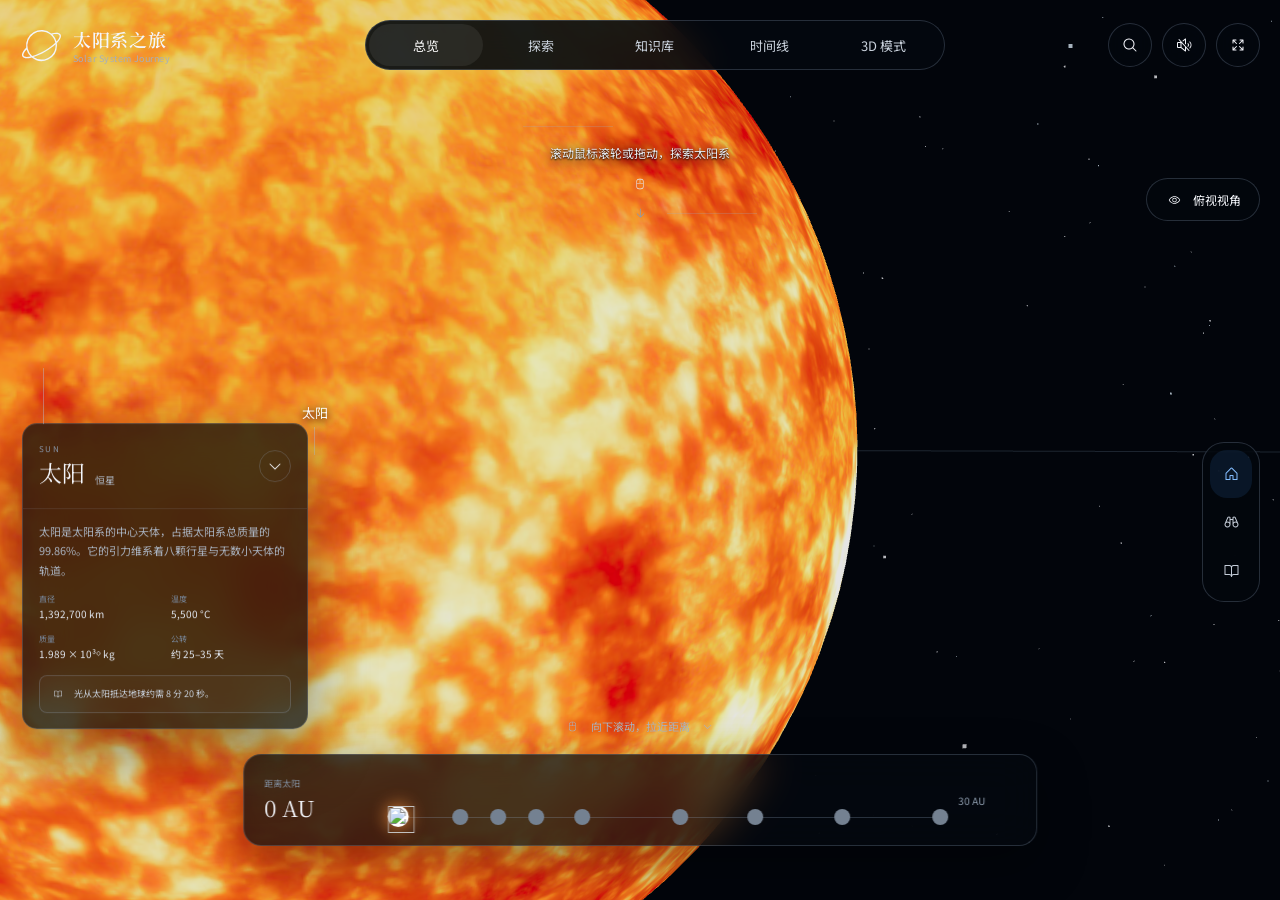
==== commit 88833b86: "Publish immersive solar system journey" ====
--- a/index.html
+++ b/index.html
@@ -6,8 +6,8 @@
     <meta name="viewport" content="width=device-width, initial-scale=1.0" />
     <meta name="description" content="从太阳出发，按距离探索八颗行星的互动太阳系科普网站。" />
     <title>太阳系 · 八颗行星科普之旅</title>
-    <script type="module" crossorigin src="./assets/index-nUekrDrd.js"></script>
-    <link rel="stylesheet" crossorigin href="./assets/index-Dg3OQ9NO.css">
+    <script type="module" crossorigin src="./assets/index-D1JipYp6.js"></script>
+    <link rel="stylesheet" crossorigin href="./assets/index-BklY32_L.css">
   </head>
   <body>
     <div id="root"></div>
--- a/assets/index-BklY32_L.css
+++ b/assets/index-BklY32_L.css
@@ -0,0 +1 @@
+@font-face{font-family:"Noto Serif SC";font-style:normal;font-display:swap;font-weight:400;src:url([data-uri]) format("woff2"),url([data-uri]) format("woff");unicode-range:U+1f1e9-1f1f5,U+1f1f7-1f1ff,U+1f21a,U+1f232,U+1f234-1f237,U+1f250-1f251,U+1f300,U+1f302-1f308,U+1f30a-1f311,U+1f315,U+1f319-1f320,U+1f324,U+1f327,U+1f32a,U+1f32c-1f32d,U+1f330-1f357,U+1f359-1f37e}@font-face{font-family:"Noto Serif SC";font-style:normal;font-display:swap;font-weight:400;src:url(./noto-serif-sc-5-400-normal-BIXwpHkp.woff2) format("woff2"),url(./noto-serif-sc-5-400-normal-DwUqlTBd.woff) format("woff");unicode-range:U+fee3,U+fef3,U+ff03-ff04,U+ff07,U+ff0a,U+ff17-ff19,U+ff1c-ff1d,U+ff20-ff3a,U+ff3c,U+ff3e-ff5b,U+ff5d,U+ff61-ff65,U+ff67-ff6a,U+ff6c,U+ff6f-ff78,U+ff7a-ff7d,U+ff80-ff84,U+ff86,U+ff89-ff8e,U+ff92,U+ff97-ff9b,U+ff9d-ff9f,U+ffe0-ffe4,U+ffe6,U+ffe9,U+ffeb,U+ffed,U+fffc,U+1f004,U+1f170-1f171,U+1f192-1f195,U+1f198-1f19a,U+1f1e6-1f1e8}@font-face{font-family:"Noto Serif SC";font-style:normal;font-display:swap;font-weight:400;src:url(./noto-serif-sc-6-400-normal-aJwSkO7R.woff2) format("woff2"),url(./noto-serif-sc-6-400-normal-Dsjp6y7V.woff) format("woff");unicode-range:U+f0a7,U+f0b2,U+f0b7,U+f0c9,U+f0d8,U+f0da,U+f0dc-f0dd,U+f0e0,U+f0e6,U+f0eb,U+f0fc,U+f101,U+f104-f105,U+f107,U+f10b,U+f11b,U+f14b,U+f18a,U+f193,U+f1d6-f1d7,U+f244,U+f27a,U+f296,U+f2ae,U+f471,U+f4b3,U+f610-f611,U+f880-f881,U+f8ec,U+f8f5,U+f8ff,U+f901,U+f90a,U+f92c-f92d,U+f934,U+f937,U+f941,U+f965,U+f967,U+f969,U+f96b,U+f96f,U+f974,U+f978-f979,U+f97e,U+f981,U+f98a,U+f98e,U+f997,U+f99c,U+f9b2,U+f9b5,U+f9ba,U+f9be,U+f9ca,U+f9d0-f9d1,U+f9dd,U+f9e0-f9e1,U+f9e4,U+f9f7,U+fa00-fa01,U+fa08,U+fa0a,U+fa11,U+fb01-fb02,U+fdfc,U+fe0e,U+fe30-fe31,U+fe33-fe44,U+fe49-fe52,U+fe54-fe57,U+fe59-fe66,U+fe68-fe6b,U+fe8e,U+fe92-fe93,U+feae,U+feb8,U+fecb-fecc,U+fee0}@font-face{font-family:"Noto Serif SC";font-style:normal;font-display:swap;font-weight:400;src:url(./noto-serif-sc-21-400-normal-BvvAjVin.woff2) format("woff2"),url(./noto-serif-sc-21-400-normal-CsJcvHJS.woff) format("woff");unicode-range:U+9f83,U+9f85-9f8d,U+9f90-9f91,U+9f94-9f96,U+9f98,U+9f9b-9f9c,U+9f9e,U+9fa0,U+9fa2,U+9ff0-9fff,U+a001,U+a007,U+a025,U+a046-a047,U+a057,U+a072,U+a078-a079,U+a083,U+a085,U+a100,U+a118,U+a132,U+a134,U+a1f4,U+a242,U+a4a6,U+a4aa,U+a4b0-a4b1,U+a4b3,U+a9c1-a9c2,U+ac00-ac01,U+ac04,U+ac08,U+ac10-ac11,U+ac13-ac16,U+ac19,U+ac1c-ac1d,U+ac24,U+ac70-ac71,U+ac74,U+ac77-ac78,U+ac80-ac81,U+ac83,U+ac8c,U+ac90,U+ac9f-aca0,U+aca8-aca9,U+acac,U+acb0,U+acbd,U+acc1,U+acc4,U+ace0-ace1,U+ace4,U+ace8,U+acf3,U+acf5,U+acfc-acfd,U+ad00,U+ad0c,U+ad11,U+ad1c,U+ad34,U+ad50,U+ad64,U+ad6c,U+ad70,U+ad74,U+ad7f,U+ad81,U+ad8c,U+adc0,U+adc8,U+addc,U+ade0,U+adf8-adf9,U+adfc,U+ae00,U+ae08-ae09,U+ae0b,U+ae30,U+ae34,U+ae38,U+ae40,U+ae4a,U+ae4c,U+ae54,U+ae68,U+aebc,U+aed8,U+af2c-af2d}@font-face{font-family:"Noto Serif SC";font-style:normal;font-display:swap;font-weight:400;src:url(./noto-serif-sc-22-400-normal-B2hQf9cX.woff2) format("woff2"),url(./noto-serif-sc-22-400-normal-l_4pKOIF.woff) format("woff");unicode-range:U+9e30-9e33,U+9e35-9e3b,U+9e3e,U+9e40-9e44,U+9e46-9e4e,U+9e51,U+9e53,U+9e55-9e58,U+9e5a-9e5c,U+9e5e-9e63,U+9e66-9e6e,U+9e71,U+9e73,U+9e75,U+9e78-9e79,U+9e7c-9e7e,U+9e82,U+9e86-9e88,U+9e8b-9e8c,U+9e90-9e91,U+9e93,U+9e95,U+9e97,U+9e9d,U+9ea4-9ea5,U+9ea9-9eaa,U+9eb4-9eb5,U+9eb8-9eba,U+9ebc-9ebf,U+9ec3,U+9ec9,U+9ecd,U+9ed0,U+9ed2-9ed3,U+9ed5-9ed6,U+9ed9,U+9edc-9edd,U+9edf-9ee0,U+9ee2,U+9ee5,U+9ee7-9eea,U+9eef,U+9ef1,U+9ef3-9ef4,U+9ef6,U+9ef9,U+9efb-9efc,U+9efe,U+9f0b,U+9f0d,U+9f10,U+9f14,U+9f17,U+9f19,U+9f22,U+9f29,U+9f2c,U+9f2f,U+9f31,U+9f37,U+9f39,U+9f3d-9f3e,U+9f41,U+9f4a-9f4b,U+9f51-9f52,U+9f61-9f63,U+9f66-9f67,U+9f80-9f81}@font-face{font-family:"Noto Serif SC";font-style:normal;font-display:swap;font-weight:400;src:url(./noto-serif-sc-23-400-normal-C5N4jcbj.woff2) format("woff2"),url(./noto-serif-sc-23-400-normal-BBC43Ijx.woff) format("woff");unicode-range:U+9c82-9c83,U+9c85-9c8c,U+9c8e-9c92,U+9c94-9c9b,U+9c9e-9ca3,U+9ca5-9ca7,U+9ca9,U+9cab,U+9cad-9cae,U+9cb1-9cb7,U+9cb9-9cbd,U+9cbf-9cc0,U+9cc3,U+9cc5-9cc7,U+9cc9-9cd1,U+9cd3-9cda,U+9cdc-9cdd,U+9cdf,U+9ce1-9ce3,U+9ce5,U+9ce9,U+9cee-9cef,U+9cf3-9cf4,U+9cf6,U+9cfc-9cfd,U+9d02,U+9d08-9d09,U+9d12,U+9d1b,U+9d1e,U+9d26,U+9d28,U+9d37,U+9d3b,U+9d3f,U+9d51,U+9d59,U+9d5c-9d5d,U+9d5f-9d61,U+9d6c,U+9d70,U+9d72,U+9d7a,U+9d7e,U+9d84,U+9d89,U+9d8f,U+9d92,U+9daf,U+9db4,U+9db8,U+9dbc,U+9dc4,U+9dc7,U+9dc9,U+9dd7,U+9ddf,U+9df2,U+9df9-9dfa,U+9e0a,U+9e11,U+9e1a,U+9e1e,U+9e20,U+9e22,U+9e28-9e2c,U+9e2e-9e2f}@font-face{font-family:"Noto Serif SC";font-style:normal;font-display:swap;font-weight:400;src:url(./noto-serif-sc-24-400-normal-CC7o6kkj.woff2) format("woff2"),url(./noto-serif-sc-24-400-normal-Z7AMHc6d.woff) format("woff");unicode-range:U+9a80,U+9a83,U+9a85,U+9a88-9a8a,U+9a8d-9a8e,U+9a90,U+9a92-9a93,U+9a95-9a96,U+9a98-9a99,U+9a9b-9aa2,U+9aa5,U+9aa7,U+9aaf-9ab1,U+9ab5-9ab6,U+9ab9-9aba,U+9ac0-9ac4,U+9ac8,U+9acb-9acc,U+9ace-9acf,U+9ad1-9ad2,U+9ad9,U+9adf,U+9ae1,U+9ae3,U+9aea-9aeb,U+9aed-9aef,U+9af4,U+9af9,U+9afb,U+9b03-9b04,U+9b06,U+9b08,U+9b0d,U+9b0f-9b10,U+9b13,U+9b18,U+9b1a,U+9b1f,U+9b22-9b23,U+9b25,U+9b27-9b28,U+9b2a,U+9b2f,U+9b31-9b32,U+9b3b,U+9b43,U+9b46-9b49,U+9b4d-9b4e,U+9b51,U+9b56,U+9b58,U+9b5a,U+9b5c,U+9b5f,U+9b61-9b62,U+9b6f,U+9b77,U+9b80,U+9b88,U+9b8b,U+9b8e,U+9b91,U+9b9f-9ba0,U+9ba8,U+9baa-9bab,U+9bad-9bae,U+9bb0-9bb1,U+9bb8,U+9bc9-9bca,U+9bd3,U+9bd6,U+9bdb,U+9be8,U+9bf0-9bf1,U+9c02,U+9c10,U+9c15,U+9c24,U+9c2d,U+9c32,U+9c39,U+9c3b,U+9c40,U+9c47-9c49,U+9c53,U+9c57,U+9c64,U+9c72,U+9c77-9c78,U+9c7b,U+9c7f-9c80}@font-face{font-family:"Noto Serif SC";font-style:normal;font-display:swap;font-weight:400;src:url(./noto-serif-sc-25-400-normal-urYRrGpo.woff2) format("woff2"),url(./noto-serif-sc-25-400-normal-DqZtiRuA.woff) format("woff");unicode-range:U+98dd,U+98e1-98e2,U+98e7-98ea,U+98ec,U+98ee-98ef,U+98f2,U+98f4,U+98fc-98fe,U+9903,U+9905,U+9908,U+990a,U+990c-990d,U+9913-9914,U+9918,U+991a-991b,U+991e,U+9921,U+9928,U+992c,U+992e,U+9935,U+9938-9939,U+993d-993e,U+9945,U+994b-994c,U+9951-9952,U+9954-9955,U+9957,U+995e,U+9963,U+9966-9969,U+996b-996c,U+996f,U+9974-9975,U+9977-9979,U+997d-997e,U+9980-9981,U+9983-9984,U+9987,U+998a-998b,U+998d-9991,U+9993-9995,U+9997-9998,U+99a5,U+99ab,U+99ad-99ae,U+99b1,U+99b3-99b4,U+99bc,U+99bf,U+99c1,U+99c3-99c6,U+99cc,U+99d0,U+99d2,U+99d5,U+99db,U+99dd,U+99e1,U+99ed,U+99f1,U+99ff,U+9a01,U+9a03-9a04,U+9a0e-9a0f,U+9a11-9a13,U+9a19,U+9a1b,U+9a28,U+9a2b,U+9a30,U+9a32,U+9a37,U+9a40,U+9a45,U+9a4a,U+9a4d-9a4e,U+9a52,U+9a55,U+9a57,U+9a5a-9a5b,U+9a5f,U+9a62,U+9a65,U+9a69,U+9a6b,U+9a6e,U+9a75,U+9a77-9a7a,U+9a7d}@font-face{font-family:"Noto Serif SC";font-style:normal;font-display:swap;font-weight:400;src:url(./noto-serif-sc-26-400-normal-B8BtoPl4.woff2) format("woff2"),url(./noto-serif-sc-26-400-normal-C3jxWSdP.woff) format("woff");unicode-range:U+975b-975c,U+9763,U+9765-9766,U+976c-976d,U+9773,U+9776,U+977a,U+977c,U+9784-9785,U+978e-978f,U+9791-9792,U+9794-9795,U+9798,U+979a,U+979e,U+97a3,U+97a5-97a6,U+97a8,U+97ab-97ac,U+97ae-97af,U+97b2,U+97b4,U+97c6,U+97cb-97cc,U+97d3,U+97d8,U+97dc,U+97e1,U+97ea-97eb,U+97ee,U+97fb,U+97fe-97ff,U+9801-9803,U+9805-9806,U+9808,U+980c,U+9810-9814,U+9817-9818,U+981e,U+9820-9821,U+9824,U+9828,U+982b-982d,U+9830,U+9834,U+9838-9839,U+983c,U+9846,U+984d-984f,U+9851-9852,U+9854-9855,U+9857-9858,U+985a-985b,U+9862-9863,U+9865,U+9867,U+986b,U+986f-9871,U+9877-9878,U+987c,U+9880,U+9883,U+9885,U+9889,U+988b-988f,U+9893-9895,U+9899-989b,U+989e-989f,U+98a1-98a2,U+98a5-98a7,U+98a9,U+98af,U+98b1,U+98b6,U+98ba,U+98be,U+98c3-98c4,U+98c6-98c8,U+98cf-98d6,U+98da-98db}@font-face{font-family:"Noto Serif SC";font-style:normal;font-display:swap;font-weight:400;src:url(./noto-serif-sc-27-400-normal-BlFuZuZa.woff2) format("woff2"),url(./noto-serif-sc-27-400-normal-CdldFnov.woff) format("woff");unicode-range:U+95c4-95ca,U+95cc-95cd,U+95d4-95d6,U+95d8,U+95e1-95e2,U+95e9,U+95f0-95f1,U+95f3,U+95f6,U+95fc,U+95fe-95ff,U+9602-9604,U+9606-960d,U+960f,U+9611-9613,U+9615-9617,U+9619-961b,U+961d,U+9621,U+9628,U+962f,U+963c-963e,U+9641-9642,U+9649,U+9654,U+965b-965f,U+9661,U+9663,U+9665,U+9667-9668,U+966c,U+9670,U+9672-9674,U+9678,U+967a,U+967d,U+9682,U+9685,U+9688,U+968a,U+968d-968e,U+9695,U+9697-9698,U+969e,U+96a0,U+96a3-96a4,U+96a8,U+96aa,U+96b0-96b1,U+96b3-96b4,U+96b7-96b9,U+96bb-96bd,U+96c9,U+96cb,U+96ce,U+96d1-96d2,U+96d6,U+96d9,U+96db-96dc,U+96de,U+96e0,U+96e3,U+96e9,U+96eb,U+96f0-96f2,U+96f9,U+96ff,U+9701-9702,U+9705,U+9708,U+970a,U+970e-970f,U+9711,U+9719,U+9727,U+972a,U+972d,U+9730,U+973d,U+9742,U+9744,U+9748-9749,U+9750-9751,U+975a}@font-face{font-family:"Noto Serif SC";font-style:normal;font-display:swap;font-weight:400;src:url(./noto-serif-sc-28-400-normal-CsdcIb7y.woff2) format("woff2"),url(./noto-serif-sc-28-400-normal-D8MomqZP.woff) format("woff");unicode-range:U+94f5,U+94f7,U+94f9,U+94fb-94fd,U+94ff,U+9503-9504,U+9506-9507,U+9509-950a,U+950d-950f,U+9511-9518,U+951a-9520,U+9522,U+9528-952d,U+9530-953a,U+953c-953f,U+9543-9546,U+9548-9550,U+9552-9555,U+9557-955b,U+955d-9568,U+956a-956d,U+9570-9574,U+9583,U+9586,U+9589,U+958e-958f,U+9591-9592,U+9594,U+9598-9599,U+959e-95a0,U+95a2-95a6,U+95a8-95b2,U+95b4,U+95b8-95c3}@font-face{font-family:"Noto Serif SC";font-style:normal;font-display:swap;font-weight:400;src:url(./noto-serif-sc-29-400-normal-iFCh_d1M.woff2) format("woff2"),url(./noto-serif-sc-29-400-normal-E_gwsKck.woff) format("woff");unicode-range:U+941c-942b,U+942d-942e,U+9432-9433,U+9435,U+9438,U+943a,U+943e,U+9444,U+944a,U+9451-9452,U+945a,U+9462-9463,U+9465,U+9470-9487,U+948a-9492,U+9494-9498,U+949a,U+949c-949d,U+94a1,U+94a3-94a4,U+94a8,U+94aa-94ad,U+94af,U+94b2,U+94b4-94ba,U+94bc-94c0,U+94c4,U+94c6-94db,U+94de-94ec,U+94ee-94f1,U+94f3}@font-face{font-family:"Noto Serif SC";font-style:normal;font-display:swap;font-weight:400;src:url(./noto-serif-sc-30-400-normal-DBxOSMUe.woff2) format("woff2"),url(./noto-serif-sc-30-400-normal-CiUIvAa-.woff) format("woff");unicode-range:U+92ec-92ed,U+92f0,U+92f3,U+92f8,U+92fc,U+9304,U+9306,U+9310,U+9312,U+9315,U+9318,U+931a,U+931e,U+9320-9322,U+9324,U+9326-9329,U+932b-932c,U+932f,U+9331-9332,U+9335-9336,U+933e,U+9340-9341,U+934a-9360,U+9362-9363,U+9365-936b,U+936e,U+9375,U+937e,U+9382,U+938a,U+938c,U+938f,U+9393-9394,U+9396-9397,U+939a,U+93a2,U+93a7,U+93ac-93cd,U+93d0-93d1,U+93d6-93d8,U+93de-93df,U+93e1-93e2,U+93e4,U+93f8,U+93fb,U+93fd,U+940e-941a}@font-face{font-family:"Noto Serif SC";font-style:normal;font-display:swap;font-weight:400;src:url(./noto-serif-sc-31-400-normal-BNlAXjnq.woff2) format("woff2"),url(./noto-serif-sc-31-400-normal-Ds7HVP0_.woff) format("woff");unicode-range:U+9163-9164,U+9169,U+9170,U+9172,U+9174,U+9179-917a,U+917d-917e,U+9182-9183,U+9185,U+918c-918d,U+9190-9191,U+919a,U+919c,U+91a1-91a4,U+91a8,U+91aa-91af,U+91b4-91b5,U+91b8,U+91ba,U+91be,U+91c0-91c1,U+91c6,U+91c8,U+91cb,U+91d0,U+91d2,U+91d7-91d8,U+91dd,U+91e3,U+91e6-91e7,U+91ed,U+91f0,U+91f5,U+91f9,U+9200,U+9205,U+9207-920a,U+920d-920e,U+9210,U+9214-9215,U+921c,U+921e,U+9221,U+9223-9227,U+9229-922a,U+922d,U+9234-9235,U+9237,U+9239-923a,U+923c-9240,U+9244-9246,U+9249,U+924e-924f,U+9251,U+9253,U+9257,U+925b,U+925e,U+9262,U+9264-9266,U+9268,U+926c,U+926f,U+9271,U+927b,U+927e,U+9280,U+9283,U+9285-928a,U+928e,U+9291,U+9293,U+9296,U+9298,U+929c-929d,U+92a8,U+92ab-92ae,U+92b3,U+92b6-92b7,U+92b9,U+92c1,U+92c5-92c6,U+92c8,U+92cc,U+92d0,U+92d2,U+92e4,U+92ea}@font-face{font-family:"Noto Serif SC";font-style:normal;font-display:swap;font-weight:400;src:url(./noto-serif-sc-32-400-normal-DZTJtEP7.woff2) format("woff2"),url(./noto-serif-sc-32-400-normal-BhBS8LpG.woff) format("woff");unicode-range:U+9004,U+900b,U+9011,U+9015-9016,U+901e,U+9021,U+9026,U+902d,U+902f,U+9031,U+9035-9036,U+9039-903a,U+9041,U+9044-9046,U+904a,U+904f-9052,U+9054-9055,U+9058-9059,U+905b-905e,U+9060-9062,U+9068-9069,U+906f,U+9072,U+9074,U+9076-907a,U+907c-907d,U+9081,U+9083,U+9085,U+9087-908b,U+908f,U+9095,U+9097,U+9099-909b,U+909d,U+90a0-90a1,U+90a8-90a9,U+90ac,U+90b0,U+90b2-90b4,U+90b6,U+90b8,U+90ba,U+90bd-90be,U+90c3-90c5,U+90c7-90c8,U+90cf-90d0,U+90d3,U+90d5,U+90d7,U+90da-90dc,U+90de,U+90e2,U+90e4,U+90e6-90e7,U+90ea-90eb,U+90ef,U+90f4-90f5,U+90f7,U+90fe-9100,U+9104,U+9109,U+910c,U+9112,U+9114-9115,U+9118,U+911c,U+911e,U+9120,U+9122-9123,U+9127,U+912d,U+912f-9132,U+9139-913a,U+9143,U+9146,U+9149-914a,U+914c,U+914e-9150,U+9154,U+9157,U+915a,U+915d-915e,U+9161-9162}@font-face{font-family:"Noto Serif SC";font-style:normal;font-display:swap;font-weight:400;src:url(./noto-serif-sc-33-400-normal-ro-aP1tv.woff2) format("woff2"),url(./noto-serif-sc-33-400-normal-30S7iB8Z.woff) format("woff");unicode-range:U+8e41-8e42,U+8e47,U+8e49-8e4b,U+8e50-8e53,U+8e59-8e5a,U+8e5f-8e60,U+8e64,U+8e69,U+8e6c,U+8e70,U+8e74,U+8e76,U+8e7a-8e7c,U+8e7f,U+8e84-8e85,U+8e87,U+8e89,U+8e8b,U+8e8d,U+8e8f-8e90,U+8e94,U+8e99,U+8e9c,U+8e9e,U+8eaa,U+8eac,U+8eb0,U+8eb6,U+8ec0,U+8ec6,U+8eca-8ece,U+8ed2,U+8eda,U+8edf,U+8ee2,U+8eeb,U+8ef8,U+8efb-8efe,U+8f03,U+8f09,U+8f0b,U+8f12-8f15,U+8f1b,U+8f1d,U+8f1f,U+8f29-8f2a,U+8f2f,U+8f36,U+8f38,U+8f3b,U+8f3e-8f3f,U+8f44-8f45,U+8f49,U+8f4d-8f4e,U+8f5f,U+8f6b,U+8f6d,U+8f71-8f73,U+8f75-8f76,U+8f78-8f7a,U+8f7c,U+8f7e,U+8f81-8f82,U+8f84,U+8f87,U+8f8a-8f8b,U+8f8d-8f8f,U+8f94-8f95,U+8f97-8f9a,U+8fa6,U+8fad-8faf,U+8fb2,U+8fb5-8fb7,U+8fba-8fbc,U+8fbf,U+8fc2,U+8fcb,U+8fcd,U+8fd3,U+8fd5,U+8fd7,U+8fda,U+8fe2-8fe5,U+8fe8-8fe9,U+8fee,U+8ff3-8ff4,U+8ff8,U+8ffa}@font-face{font-family:"Noto Serif SC";font-style:normal;font-display:swap;font-weight:400;src:url(./noto-serif-sc-34-400-normal-lXnKXz4Y.woff2) format("woff2"),url(./noto-serif-sc-34-400-normal-X5e8GmoB.woff) format("woff");unicode-range:U+8cbd,U+8cbf-8cc4,U+8cc7-8cc8,U+8cca,U+8ccd,U+8cd1,U+8cd3,U+8cdb-8cdc,U+8cde,U+8ce0,U+8ce2-8ce4,U+8ce6-8ce8,U+8cea,U+8ced,U+8cf4,U+8cf8,U+8cfa,U+8cfc-8cfd,U+8d04-8d05,U+8d07-8d08,U+8d0a,U+8d0d,U+8d0f,U+8d13-8d14,U+8d16,U+8d1b,U+8d20,U+8d30,U+8d32-8d33,U+8d36,U+8d3b,U+8d3d,U+8d40,U+8d42-8d43,U+8d45-8d46,U+8d48-8d4a,U+8d4d,U+8d51,U+8d53,U+8d55,U+8d59,U+8d5c-8d5d,U+8d5f,U+8d61,U+8d66-8d67,U+8d6a,U+8d6d,U+8d71,U+8d73,U+8d84,U+8d90-8d91,U+8d94-8d95,U+8d99,U+8da8,U+8daf,U+8db1,U+8db5,U+8db8,U+8dba,U+8dbc,U+8dbf,U+8dc2,U+8dc4,U+8dc6,U+8dcb,U+8dce-8dcf,U+8dd6-8dd7,U+8dda-8ddb,U+8dde,U+8de1,U+8de3-8de4,U+8de9,U+8deb-8dec,U+8df0-8df1,U+8df6-8dfd,U+8e05,U+8e07,U+8e09-8e0a,U+8e0c,U+8e0e,U+8e10,U+8e14,U+8e1d-8e1f,U+8e23,U+8e26,U+8e2b-8e31,U+8e34-8e35,U+8e39-8e3a,U+8e3d,U+8e40}@font-face{font-family:"Noto Serif SC";font-style:normal;font-display:swap;font-weight:400;src:url(./noto-serif-sc-35-400-normal-D50-WgO4.woff2) format("woff2"),url(./noto-serif-sc-35-400-normal-CtRl2GYh.woff) format("woff");unicode-range:U+8b80,U+8b83,U+8b8a,U+8b8c,U+8b90,U+8b93,U+8b99-8b9a,U+8ba0,U+8ba3,U+8ba5-8ba7,U+8baa-8bac,U+8bb4-8bb5,U+8bb7,U+8bb9,U+8bc2-8bc3,U+8bc5,U+8bcb-8bcc,U+8bce-8bd0,U+8bd2-8bd4,U+8bd6,U+8bd8-8bd9,U+8bdc,U+8bdf,U+8be3-8be4,U+8be7-8be9,U+8beb-8bec,U+8bee,U+8bf0,U+8bf2-8bf3,U+8bf6,U+8bf9,U+8bfc-8bfd,U+8bff-8c00,U+8c02,U+8c04,U+8c06-8c07,U+8c0c,U+8c0f,U+8c11-8c12,U+8c14-8c1b,U+8c1d-8c21,U+8c24-8c25,U+8c27,U+8c2a-8c2c,U+8c2e-8c30,U+8c32-8c36,U+8c3f,U+8c47-8c4c,U+8c4e-8c50,U+8c54-8c56,U+8c62,U+8c68,U+8c6c,U+8c73,U+8c78,U+8c7a,U+8c82,U+8c85,U+8c89-8c8a,U+8c8d-8c8e,U+8c90,U+8c93-8c94,U+8c98,U+8c9d-8c9e,U+8ca0-8ca2,U+8ca7-8cac,U+8caf-8cb0,U+8cb3-8cb4,U+8cb6-8cb9,U+8cbb-8cbc}@font-face{font-family:"Noto Serif SC";font-style:normal;font-display:swap;font-weight:400;src:url(./noto-serif-sc-36-400-normal-CDoEPDjR.woff2) format("woff2"),url(./noto-serif-sc-36-400-normal-BSDq5-pw.woff) format("woff");unicode-range:U+8a15-8a18,U+8a1a-8a1b,U+8a1d,U+8a1f,U+8a22-8a23,U+8a25,U+8a2b,U+8a2d,U+8a31,U+8a33-8a34,U+8a36-8a38,U+8a3a,U+8a3c,U+8a3e,U+8a40-8a41,U+8a46,U+8a48,U+8a50,U+8a52,U+8a54-8a55,U+8a58,U+8a5b,U+8a5d-8a63,U+8a66,U+8a69-8a6b,U+8a6d-8a6e,U+8a70,U+8a72-8a73,U+8a7a,U+8a85,U+8a87,U+8a8a,U+8a8c-8a8d,U+8a90-8a92,U+8a95,U+8a98,U+8aa0-8aa1,U+8aa3-8aa6,U+8aa8-8aa9,U+8aac-8aae,U+8ab0,U+8ab2,U+8ab8-8ab9,U+8abc,U+8abe-8abf,U+8ac7,U+8acf,U+8ad2,U+8ad6-8ad7,U+8adb-8adc,U+8adf,U+8ae1,U+8ae6-8ae8,U+8aeb,U+8aed-8aee,U+8af1,U+8af3-8af4,U+8af7-8af8,U+8afa,U+8afe,U+8b00-8b02,U+8b07,U+8b0a,U+8b0c,U+8b0e,U+8b10,U+8b17,U+8b19,U+8b1b,U+8b1d,U+8b20-8b21,U+8b26,U+8b28,U+8b2c,U+8b33,U+8b39,U+8b3e-8b3f,U+8b41,U+8b45,U+8b49,U+8b4c,U+8b4f,U+8b57-8b58,U+8b5a,U+8b5c,U+8b5e,U+8b60,U+8b6c,U+8b6f-8b70,U+8b72,U+8b74,U+8b77,U+8b7d}@font-face{font-family:"Noto Serif SC";font-style:normal;font-display:swap;font-weight:400;src:url(./noto-serif-sc-37-400-normal-B9EKfRYn.woff2) format("woff2"),url(./noto-serif-sc-37-400-normal-DcRgmOtj.woff) format("woff");unicode-range:U+8882,U+8884-8886,U+8888,U+888f,U+8892-8893,U+889b,U+88a2,U+88a4,U+88a6,U+88a8,U+88aa,U+88ae,U+88b1,U+88b4,U+88b7,U+88bc,U+88c0,U+88c6-88c9,U+88ce-88cf,U+88d1-88d3,U+88d8,U+88db-88dd,U+88df,U+88e1-88e3,U+88e5,U+88e8,U+88ec,U+88f0-88f1,U+88f3-88f4,U+88fc-88fe,U+8900,U+8902,U+8906-8907,U+8909-890c,U+8912-8915,U+8918-891b,U+8921,U+8925,U+892b,U+8930,U+8932,U+8934,U+8936,U+893b,U+893d,U+8941,U+894c,U+8955-8956,U+8959,U+895c,U+895e-8960,U+8966,U+896a,U+896c,U+896f-8970,U+8972,U+897b,U+897e,U+8980,U+8983,U+8985,U+8987-8988,U+898c,U+898f,U+8993,U+8997,U+899a,U+89a1,U+89a7,U+89a9-89aa,U+89b2-89b3,U+89b7,U+89c0,U+89c7,U+89ca-89cc,U+89ce-89d1,U+89d6,U+89da,U+89dc,U+89de,U+89e5,U+89e7,U+89eb,U+89ef,U+89f1,U+89f3-89f4,U+89f8,U+89ff,U+8a01-8a03,U+8a07-8a0a,U+8a0e-8a0f,U+8a13}@font-face{font-family:"Noto Serif SC";font-style:normal;font-display:swap;font-weight:400;src:url(./noto-serif-sc-38-400-normal-BDm8H2vf.woff2) format("woff2"),url(./noto-serif-sc-38-400-normal-D_OcrA_v.woff) format("woff");unicode-range:U+86f4,U+86f8-86f9,U+86fb,U+86fe,U+8703,U+8706-870a,U+870d,U+8711-8713,U+871a,U+871e,U+8722-8723,U+8725,U+8729,U+872e,U+8731,U+8734,U+8737,U+873a-873b,U+873e-8740,U+8742,U+8747-8748,U+8753,U+8755,U+8757-8758,U+875d,U+875f,U+8762-8766,U+8768,U+876e,U+8770,U+8772,U+8775,U+8778,U+877b-877e,U+8782,U+8785,U+8788,U+878b,U+8793,U+8797,U+879a,U+879e-87a0,U+87a2-87a3,U+87a8,U+87ab-87ad,U+87af,U+87b3,U+87b5,U+87bd,U+87c0,U+87c4,U+87c6,U+87ca-87cb,U+87d1-87d2,U+87db-87dc,U+87de,U+87e0,U+87e5,U+87ea,U+87ec,U+87ee,U+87f2-87f3,U+87fb,U+87fd-87fe,U+8802-8803,U+8805,U+880a-880b,U+880d,U+8813-8816,U+8819,U+881b,U+881f,U+8821,U+8823,U+8831-8832,U+8835-8836,U+8839,U+883b-883c,U+8844,U+8846,U+884a,U+884e,U+8852-8853,U+8855,U+8859,U+885b,U+885d-885e,U+8862,U+8864,U+8869-886a,U+886e-886f,U+8872,U+8879,U+887d-887f}@font-face{font-family:"Noto Serif SC";font-style:normal;font-display:swap;font-weight:400;src:url(./noto-serif-sc-39-400-normal-BTTMBvkG.woff2) format("woff2"),url(./noto-serif-sc-39-400-normal-70XhRHg9.woff) format("woff");unicode-range:U+8548,U+854e,U+8553,U+8556-8557,U+8559,U+855e,U+8561,U+8564-8565,U+8568-856a,U+856d,U+856f-8570,U+8572,U+8576,U+8579-857b,U+8580,U+8585-8586,U+8588,U+858a,U+858f,U+8591,U+8594,U+8599,U+859c,U+85a2,U+85a4,U+85a6,U+85a8-85a9,U+85ab-85ac,U+85ae,U+85b7-85b9,U+85be,U+85c1,U+85c7,U+85cd,U+85d0,U+85d3,U+85d5,U+85dc-85dd,U+85df-85e0,U+85e5-85e6,U+85e8-85ea,U+85f4,U+85f9,U+85fe-85ff,U+8602,U+8605-8607,U+860a-860b,U+8616,U+8618,U+861a,U+8627,U+8629,U+862d,U+8638,U+863c,U+863f,U+864d,U+864f,U+8652-8655,U+865b-865c,U+865f,U+8662,U+8667,U+866c,U+866e,U+8671,U+8675,U+867a-867c,U+867f,U+868b,U+868d,U+8693,U+869c-869d,U+86a1,U+86a3-86a4,U+86a7-86a9,U+86ac,U+86af-86b1,U+86b4-86b6,U+86ba,U+86c0,U+86c4,U+86c6,U+86c9-86ca,U+86cd-86d1,U+86d4,U+86d8,U+86de-86df,U+86e4,U+86e6,U+86e9,U+86ed,U+86ef-86f3}@font-face{font-family:"Noto Serif SC";font-style:normal;font-display:swap;font-weight:400;src:url(./noto-serif-sc-40-400-normal-DniK6eZV.woff2) format("woff2"),url(./noto-serif-sc-40-400-normal-hZ15KKUf.woff) format("woff");unicode-range:U+83c5,U+83c8-83c9,U+83cb,U+83d1,U+83d3-83d6,U+83d8,U+83db,U+83dd,U+83df,U+83e1,U+83e5,U+83ea-83eb,U+83f0,U+83f4,U+83f8-83f9,U+83fb,U+83fd,U+83ff,U+8401,U+8406,U+840a-840b,U+840f,U+8411,U+8418,U+841c,U+8420,U+8422-8424,U+8426,U+8429,U+842c,U+8438-8439,U+843b-843c,U+843f,U+8446-8447,U+8449,U+844e,U+8451-8452,U+8456,U+8459-845a,U+845c,U+8462,U+8466,U+846d,U+846f-8470,U+8473,U+8476-8478,U+847a,U+847d,U+8484-8485,U+8487,U+8489,U+848c,U+848e,U+8490,U+8493-8494,U+8497,U+849b,U+849e-849f,U+84a1,U+84a5,U+84a8,U+84af,U+84b4,U+84b9-84bf,U+84c1-84c2,U+84c5-84c7,U+84ca-84cb,U+84cd,U+84d0-84d1,U+84d3,U+84d6,U+84df-84e0,U+84e2-84e3,U+84e5-84e7,U+84ee,U+84f3,U+84f6,U+84fa,U+84fc,U+84ff-8500,U+850c,U+8511,U+8514-8515,U+8517-8518,U+851f,U+8523,U+8525-8526,U+8529,U+852b,U+852d,U+8532,U+8534-8535,U+8538-853a,U+853c,U+8543,U+8545}@font-face{font-family:"Noto Serif SC";font-style:normal;font-display:swap;font-weight:400;src:url(./noto-serif-sc-41-400-normal-DEw3vu6W.woff2) format("woff2"),url(./noto-serif-sc-41-400-normal-Bu7Um73u.woff) format("woff");unicode-range:U+82bc,U+82be,U+82c0-82c2,U+82c4-82c8,U+82ca-82cc,U+82ce,U+82d0,U+82d2-82d3,U+82d5-82d6,U+82d8-82d9,U+82dc-82de,U+82e0-82e4,U+82e7,U+82e9-82eb,U+82ed-82ee,U+82f3-82f4,U+82f7-82f8,U+82fa-8301,U+8306-8308,U+830c-830d,U+830f,U+8311,U+8313-8315,U+8318,U+831a-831b,U+831d,U+8324,U+8327,U+832a,U+832c-832d,U+832f,U+8331-8334,U+833a-833c,U+8340,U+8343-8345,U+8347-8348,U+834a,U+834c,U+834f,U+8351,U+8356,U+8358-835c,U+835e,U+8360,U+8364-8366,U+8368-836a,U+836c-836e,U+8373,U+8378,U+837b-837d,U+837f-8380,U+8382,U+8388,U+838a-838b,U+8392,U+8394,U+8396,U+8398-8399,U+839b-839c,U+83a0,U+83a2-83a3,U+83a8-83aa,U+83ae-83b0,U+83b3-83b4,U+83b6,U+83b8,U+83ba,U+83bc-83bd,U+83bf-83c0,U+83c2}@font-face{font-family:"Noto Serif SC";font-style:normal;font-display:swap;font-weight:400;src:url(./noto-serif-sc-42-400-normal-DMZsbdat.woff2) format("woff2"),url(./noto-serif-sc-42-400-normal-CRN0v8XY.woff) format("woff");unicode-range:U+8166-8169,U+816b,U+816d,U+8171,U+8173-8174,U+8178,U+817c-817d,U+8182,U+8188,U+8191,U+8198-819b,U+81a0,U+81a3,U+81a5-81a6,U+81a9,U+81b6,U+81ba-81bb,U+81bd,U+81bf,U+81c1,U+81c3,U+81c6,U+81c9-81ca,U+81cc-81cd,U+81d1,U+81d3-81d4,U+81d8,U+81db-81dc,U+81de-81df,U+81e5,U+81e7-81e9,U+81eb-81ec,U+81ee-81ef,U+81f5,U+81f8,U+81fa,U+81fc,U+81fe,U+8200-8202,U+8204,U+8208-820a,U+820e-8210,U+8216-8218,U+821b-821c,U+8221-8224,U+8226-8228,U+822b,U+822d,U+822f,U+8232-8234,U+8237-8238,U+823a-823b,U+823e,U+8244,U+8249,U+824b,U+824f,U+8259-825a,U+825f,U+8266,U+8268,U+826e,U+8271,U+8276-8279,U+827d,U+827f,U+8283-8284,U+8288-828a,U+828d-8291,U+8293-8294,U+8296-8298,U+829f-82a1,U+82a3-82a4,U+82a7-82ab,U+82ae,U+82b0,U+82b2,U+82b4-82b6}@font-face{font-family:"Noto Serif SC";font-style:normal;font-display:swap;font-weight:400;src:url(./noto-serif-sc-43-400-normal-Dz-cBIW-.woff2) format("woff2"),url(./noto-serif-sc-43-400-normal-BjK_nmU_.woff) format("woff");unicode-range:U+8016,U+8018-8019,U+801c,U+801e,U+8026-802a,U+8031,U+8034-8035,U+8037,U+8043,U+804b,U+804d,U+8052,U+8056,U+8059,U+805e,U+8061,U+8068-8069,U+806e-8074,U+8076-8078,U+807c-8080,U+8082,U+8084-8085,U+8088,U+808f,U+8093,U+809c,U+809f,U+80ab,U+80ad-80ae,U+80b1,U+80b6-80b8,U+80bc-80bd,U+80c2,U+80c4,U+80ca,U+80cd,U+80d1,U+80d4,U+80d7,U+80d9-80db,U+80dd,U+80e0,U+80e4-80e5,U+80e7-80ed,U+80ef-80f1,U+80f3-80f4,U+80fc,U+8101,U+8104-8105,U+8107-8108,U+810c-810e,U+8112-8115,U+8117-8119,U+811b-811f,U+8121-8130,U+8132-8134,U+8137,U+8139,U+813f-8140,U+8142,U+8146,U+8148,U+814d-814e,U+8151,U+8153,U+8158-815a,U+815e,U+8160}@font-face{font-family:"Noto Serif SC";font-style:normal;font-display:swap;font-weight:400;src:url(./noto-serif-sc-44-400-normal-DUwp9LUQ.woff2) format("woff2"),url(./noto-serif-sc-44-400-normal-C0HLb_f4.woff) format("woff");unicode-range:U+7ef0-7ef2,U+7ef6,U+7efa-7efb,U+7efe,U+7f01-7f04,U+7f08,U+7f0a-7f12,U+7f17,U+7f19,U+7f1b-7f1c,U+7f1f,U+7f21-7f23,U+7f25-7f28,U+7f2a-7f33,U+7f35-7f37,U+7f3d,U+7f42,U+7f44-7f45,U+7f4c-7f4d,U+7f52,U+7f54,U+7f58-7f59,U+7f5d,U+7f5f-7f61,U+7f63,U+7f65,U+7f68,U+7f70-7f71,U+7f73-7f75,U+7f77,U+7f79,U+7f7d-7f7e,U+7f85-7f86,U+7f88-7f89,U+7f8b-7f8c,U+7f90-7f91,U+7f94-7f96,U+7f98-7f9b,U+7f9d,U+7f9f,U+7fa3,U+7fa7-7fa9,U+7fac-7fb2,U+7fb4,U+7fb6,U+7fb8,U+7fbc,U+7fbf-7fc0,U+7fc3,U+7fca,U+7fcc,U+7fce,U+7fd2,U+7fd5,U+7fd9-7fdb,U+7fdf,U+7fe3,U+7fe5-7fe7,U+7fe9,U+7feb-7fec,U+7fee-7fef,U+7ff1,U+7ff3-7ff4,U+7ff9-7ffa,U+7ffe,U+8004,U+8006,U+800b,U+800e,U+8011-8012,U+8014}@font-face{font-family:"Noto Serif SC";font-style:normal;font-display:swap;font-weight:400;src:url(./noto-serif-sc-45-400-normal-BRhDcXQG.woff2) format("woff2"),url(./noto-serif-sc-45-400-normal-DPJVEDCY.woff) format("woff");unicode-range:U+7dd2,U+7dd4,U+7dd6-7dd8,U+7dda-7de0,U+7de2-7de6,U+7de8-7ded,U+7def,U+7df1-7df5,U+7df7,U+7df9,U+7dfb-7dfc,U+7dfe-7e02,U+7e04,U+7e08-7e0b,U+7e12,U+7e1b,U+7e1e,U+7e20,U+7e22-7e23,U+7e26,U+7e29,U+7e2b,U+7e2e-7e2f,U+7e31,U+7e37,U+7e39-7e3e,U+7e40,U+7e43-7e44,U+7e46-7e47,U+7e4a-7e4b,U+7e4d-7e4e,U+7e51,U+7e54-7e56,U+7e58-7e5b,U+7e5d-7e5e,U+7e61,U+7e66-7e67,U+7e69-7e6b,U+7e6d,U+7e70,U+7e73,U+7e77,U+7e79,U+7e7b-7e7d,U+7e81-7e82,U+7e8c-7e8d,U+7e8f,U+7e92-7e94,U+7e96,U+7e98,U+7e9a-7e9c,U+7e9e-7e9f,U+7ea1,U+7ea3,U+7ea5,U+7ea8-7ea9,U+7eab,U+7ead-7eae,U+7eb0,U+7ebb,U+7ebe,U+7ec0-7ec2,U+7ec9,U+7ecb-7ecc,U+7ed0,U+7ed4,U+7ed7,U+7edb,U+7ee0-7ee2,U+7ee5-7ee6,U+7ee8,U+7eeb}@font-face{font-family:"Noto Serif SC";font-style:normal;font-display:swap;font-weight:400;src:url(./noto-serif-sc-46-400-normal-CgOovutC.woff2) format("woff2"),url(./noto-serif-sc-46-400-normal-BaSP7CWa.woff) format("woff");unicode-range:U+7ce8,U+7cec,U+7cf0,U+7cf5-7cf9,U+7cfc,U+7cfe,U+7d00,U+7d04-7d0b,U+7d0d,U+7d10-7d14,U+7d17-7d19,U+7d1b-7d1f,U+7d21,U+7d24-7d26,U+7d28-7d2a,U+7d2c-7d2e,U+7d30-7d31,U+7d33,U+7d35-7d36,U+7d38-7d3a,U+7d40,U+7d42-7d44,U+7d46,U+7d4b-7d4c,U+7d4f,U+7d51,U+7d54-7d56,U+7d58,U+7d5b-7d5c,U+7d5e,U+7d61-7d63,U+7d66,U+7d68,U+7d6a-7d6c,U+7d6f,U+7d71-7d73,U+7d75-7d77,U+7d79-7d7a,U+7d7e,U+7d81,U+7d84-7d8b,U+7d8d,U+7d8f,U+7d91,U+7d94,U+7d96,U+7d98-7d9a,U+7d9c-7da0,U+7da2,U+7da6,U+7daa-7db1,U+7db4-7db8,U+7dba-7dbf,U+7dc1,U+7dc4,U+7dc7-7dc8,U+7dca-7dcd,U+7dcf,U+7dd1}@font-face{font-family:"Noto Serif SC";font-style:normal;font-display:swap;font-weight:400;src:url(./noto-serif-sc-47-400-normal-Y8xPWDwK.woff2) format("woff2"),url(./noto-serif-sc-47-400-normal-BuMBOwIP.woff) format("woff");unicode-range:U+7bd3-7bd4,U+7bd9-7bda,U+7bdd,U+7be0-7be1,U+7be4-7be6,U+7be9-7bea,U+7bef,U+7bf4,U+7bf6,U+7bfc,U+7bfe,U+7c01,U+7c03,U+7c07-7c08,U+7c0a-7c0d,U+7c0f,U+7c11,U+7c15-7c16,U+7c19,U+7c1e-7c21,U+7c23-7c24,U+7c26,U+7c28-7c33,U+7c35,U+7c37-7c3b,U+7c3d-7c3e,U+7c40-7c41,U+7c43,U+7c47-7c48,U+7c4c,U+7c50,U+7c53-7c54,U+7c59,U+7c5f-7c60,U+7c63-7c65,U+7c6c,U+7c6e,U+7c72,U+7c74,U+7c79-7c7a,U+7c7c,U+7c81-7c82,U+7c84-7c85,U+7c88,U+7c8a-7c91,U+7c93-7c96,U+7c99,U+7c9b-7c9e,U+7ca0-7ca2,U+7ca6-7ca9,U+7cac,U+7caf-7cb3,U+7cb5-7cb7,U+7cba-7cbd,U+7cbf-7cc2,U+7cc5,U+7cc7-7cc9,U+7ccc-7ccd,U+7cd7,U+7cdc,U+7cde,U+7ce0,U+7ce4-7ce5,U+7ce7}@font-face{font-family:"Noto Serif SC";font-style:normal;font-display:swap;font-weight:400;src:url(./noto-serif-sc-48-400-normal-rSxdmibZ.woff2) format("woff2"),url(./noto-serif-sc-48-400-normal-DdG3Pof0.woff) format("woff");unicode-range:U+7ae6,U+7af4-7af7,U+7afa-7afb,U+7afd-7b0a,U+7b0c,U+7b0e-7b0f,U+7b13,U+7b15-7b16,U+7b18-7b19,U+7b1e-7b20,U+7b22-7b25,U+7b29-7b2b,U+7b2d-7b2e,U+7b30-7b3b,U+7b3e-7b3f,U+7b41-7b42,U+7b44-7b47,U+7b4a,U+7b4c-7b50,U+7b58,U+7b5a,U+7b5c,U+7b60,U+7b66-7b67,U+7b69,U+7b6c-7b6f,U+7b72-7b76,U+7b7b-7b7d,U+7b7f,U+7b82,U+7b85,U+7b87,U+7b8b-7b96,U+7b98-7b99,U+7b9b-7b9f,U+7ba2-7ba4,U+7ba6-7bac,U+7bae-7bb0,U+7bb4,U+7bb7-7bb9,U+7bbb,U+7bc0-7bc1,U+7bc3-7bc4,U+7bc6,U+7bc8-7bcc,U+7bd1}@font-face{font-family:"Noto Serif SC";font-style:normal;font-display:swap;font-weight:400;src:url(./noto-serif-sc-49-400-normal-BIAppCzz.woff2) format("woff2"),url(./noto-serif-sc-49-400-normal-C-jX5MVR.woff) format("woff");unicode-range:U+798b-798e,U+7992,U+7994-7995,U+7997-7998,U+799a-799c,U+799f,U+79a3-79a6,U+79a8-79ac,U+79ae-79b1,U+79b3-79b5,U+79b8,U+79ba,U+79bf,U+79c2,U+79c6,U+79c8,U+79cf,U+79d5-79d6,U+79dd-79de,U+79e3,U+79e7-79e8,U+79eb,U+79ed,U+79f4,U+79f7-79f8,U+79fa,U+79fe,U+7a02-7a03,U+7a05,U+7a0a,U+7a14,U+7a17,U+7a19,U+7a1c,U+7a1e-7a1f,U+7a23,U+7a25-7a26,U+7a2c,U+7a2e,U+7a30-7a32,U+7a36-7a37,U+7a39,U+7a3c,U+7a40,U+7a42,U+7a47,U+7a49,U+7a4c-7a4f,U+7a51,U+7a55,U+7a5b,U+7a5d-7a5e,U+7a62-7a63,U+7a66,U+7a68-7a69,U+7a6b,U+7a70,U+7a78,U+7a80,U+7a85-7a88,U+7a8a,U+7a90,U+7a93-7a96,U+7a98,U+7a9b-7a9c,U+7a9e,U+7aa0-7aa1,U+7aa3,U+7aa8-7aaa,U+7aac-7ab0,U+7ab3,U+7ab8,U+7aba,U+7abd-7abf,U+7ac4-7ac5,U+7ac7-7ac8,U+7aca,U+7ad1-7ad2,U+7ada-7add,U+7ae1,U+7ae4}@font-face{font-family:"Noto Serif SC";font-style:normal;font-display:swap;font-weight:400;src:url(./noto-serif-sc-50-400-normal-BcMa-5Ok.woff2) format("woff2"),url(./noto-serif-sc-50-400-normal-D784wnOL.woff) format("woff");unicode-range:U+784c,U+784e-7854,U+7856-7857,U+7859-785a,U+7865,U+7869-786a,U+786d,U+786f,U+7876-7877,U+787c,U+787e-787f,U+7881,U+7887-7889,U+7893-7894,U+7898-789e,U+78a1,U+78a3,U+78a5,U+78a9,U+78ad,U+78b2,U+78b4,U+78b6,U+78b9-78ba,U+78bc,U+78bf,U+78c3,U+78c9,U+78cb,U+78d0-78d2,U+78d4,U+78d9-78da,U+78dc,U+78de,U+78e1,U+78e5-78e6,U+78ea,U+78ec,U+78ef,U+78f1-78f2,U+78f4,U+78fa-78fb,U+78fe,U+7901-7902,U+7905,U+7907,U+7909,U+790b-790c,U+790e,U+7910,U+7913,U+7919-791b,U+791e-791f,U+7921,U+7924,U+7926,U+792a-792b,U+7934,U+7936,U+7939,U+793b,U+793d,U+7940,U+7942-7943,U+7945-7947,U+7949-794a,U+794c,U+794e-7951,U+7953-7955,U+7957-795a,U+795c,U+795f-7960,U+7962,U+7964,U+7966-7967,U+7969,U+796b,U+796f,U+7972,U+7974,U+7979,U+797b-797c,U+797e-7980,U+7982,U+7986-7987,U+7989-798a}@font-face{font-family:"Noto Serif SC";font-style:normal;font-display:swap;font-weight:400;src:url(./noto-serif-sc-51-400-normal-anKsqyMJ.woff2) format("woff2"),url(./noto-serif-sc-51-400-normal-BLy2L3_T.woff) format("woff");unicode-range:U+7722,U+7726,U+7728,U+772b-7730,U+7732-7736,U+7739-773a,U+773d-773f,U+7743,U+7746-7747,U+774c-774f,U+7751-7752,U+7758-775a,U+775c-775e,U+7762,U+7765-7766,U+7768-776a,U+776c-776d,U+7771-7772,U+777a,U+777c-777e,U+7780,U+7785,U+7787,U+778b-778d,U+778f-7791,U+7793,U+779e-77a0,U+77a2,U+77a5,U+77ad,U+77af,U+77b4-77b7,U+77bd-77c0,U+77c2,U+77c5,U+77c7,U+77cd,U+77d6-77d7,U+77d9-77da,U+77dd-77de,U+77e7,U+77ea,U+77ec,U+77ef,U+77f8,U+77fb,U+77fd-77fe,U+7800,U+7803,U+7806,U+7809,U+780f-7812,U+7815,U+7817-7818,U+781a-781f,U+7821-7823,U+7825-7827,U+7829,U+782b-7830,U+7832-7833,U+7835,U+7837,U+7839-783c,U+783e,U+7841-7844,U+7847-7849,U+784b}@font-face{font-family:"Noto Serif SC";font-style:normal;font-display:swap;font-weight:400;src:url(./noto-serif-sc-52-400-normal-CjiYC-tQ.woff2) format("woff2"),url(./noto-serif-sc-52-400-normal-lztEZyRw.woff) format("woff");unicode-range:U+7613-7619,U+761b-761d,U+761f-7622,U+7625,U+7627-762a,U+762e-7630,U+7632-7635,U+7638-763a,U+763c-763d,U+763f-7640,U+7642-7643,U+7647-7648,U+764d-764e,U+7652,U+7654,U+7658,U+765a,U+765c,U+765e-765f,U+7661-7663,U+7665,U+7669,U+766c,U+766e-766f,U+7671-7673,U+7675-7676,U+7678-767a,U+767f,U+7681,U+7683,U+7688,U+768a-768c,U+768e,U+7690-7692,U+7695,U+7698,U+769a-769b,U+769d-76a0,U+76a2,U+76a4-76a7,U+76ab-76ac,U+76af-76b0,U+76b2,U+76b4-76b5,U+76ba-76bb,U+76bf,U+76c2-76c3,U+76c5,U+76c9,U+76cc-76ce,U+76dc-76de,U+76e1-76ea,U+76f1,U+76f9-76fb,U+76fd,U+76ff-7700,U+7703-7704,U+7707-7708,U+770c-770f,U+7712,U+7714,U+7716,U+7719-771b,U+771e,U+7721}@font-face{font-family:"Noto Serif SC";font-style:normal;font-display:swap;font-weight:400;src:url(./noto-serif-sc-53-400-normal-BP_qq_T5.woff2) format("woff2"),url(./noto-serif-sc-53-400-normal-DO953Rpl.woff) format("woff");unicode-range:U+750d,U+750f,U+7511,U+7513,U+7515,U+7517,U+7519,U+7521-7527,U+752a,U+752c-752d,U+752f,U+7534,U+7536,U+753a,U+753e,U+7540,U+7544,U+7547-754b,U+754d-754e,U+7550-7553,U+7556-7557,U+755a-755b,U+755d-755e,U+7560,U+7562,U+7564,U+7566-7568,U+756b-756c,U+756f-7573,U+7575,U+7579-757c,U+757e-757f,U+7581-7584,U+7587,U+7589-758e,U+7590,U+7592,U+7594,U+7596,U+7599-759a,U+759d,U+759f-75a0,U+75a3,U+75a5,U+75a8,U+75ac-75ad,U+75b0-75b1,U+75b3-75b5,U+75b8,U+75bd,U+75c1-75c4,U+75c8-75ca,U+75cc-75cd,U+75d4,U+75d6,U+75d9,U+75de,U+75e0,U+75e2-75e4,U+75e6-75ea,U+75f1-75f3,U+75f7,U+75f9-75fa,U+75fc,U+75fe-7601,U+7603,U+7605-7606,U+7608-760e,U+7610-7612}@font-face{font-family:"Noto Serif SC";font-style:normal;font-display:swap;font-weight:400;src:url(./noto-serif-sc-54-400-normal-C1dgqgZv.woff2) format("woff2"),url(./noto-serif-sc-54-400-normal-C18oTYv7.woff) format("woff");unicode-range:U+73f0,U+73f2,U+73f4-73f5,U+73f7,U+73f9-73fa,U+73fc-73fd,U+73ff-7402,U+7404,U+7407-7408,U+740a-740f,U+7418,U+741a-741c,U+741e,U+7424-7425,U+7428-7429,U+742c-7430,U+7432,U+7435-7436,U+7438-743b,U+743e-7441,U+7443-7446,U+7448,U+744a-744b,U+7452,U+7457,U+745b,U+745d,U+7460,U+7462-7465,U+7467-746a,U+746d,U+746f,U+7471,U+7473-7474,U+7477,U+747a,U+747e,U+7481-7482,U+7484,U+7486,U+7488-748b,U+748e-748f,U+7493,U+7498,U+749a,U+749c-74a0,U+74a3,U+74a6,U+74a9-74aa,U+74ae,U+74b0-74b2,U+74b6,U+74b8-74ba,U+74bd,U+74bf,U+74c1,U+74c3,U+74c5,U+74c8,U+74ca,U+74cc,U+74cf,U+74d1-74d2,U+74d4-74d5,U+74d8-74db,U+74de-74e0,U+74e2,U+74e4-74e5,U+74e7-74e9,U+74ee-74ef,U+74f4,U+74ff,U+7501,U+7503,U+7505,U+7508}@font-face{font-family:"Noto Serif SC";font-style:normal;font-display:swap;font-weight:400;src:url(./noto-serif-sc-55-400-normal-Con8n9VN.woff2) format("woff2"),url(./noto-serif-sc-55-400-normal-DKkeRAKX.woff) format("woff");unicode-range:U+72e6,U+72e8,U+72ef-72f0,U+72f2-72f4,U+72f6-72f7,U+72f9-72fb,U+72fd,U+7300-7304,U+7307,U+730a-730c,U+7313-7317,U+731d-7322,U+7327,U+7329,U+732c-732d,U+7330-7331,U+7333,U+7335-7337,U+7339,U+733d-733e,U+7340,U+7342,U+7344-7345,U+734a,U+734d-7350,U+7352,U+7355,U+7357,U+7359,U+735f-7360,U+7362-7363,U+7365,U+7368,U+736c-736d,U+736f-7370,U+7372,U+7374-7376,U+7378,U+737a-737b,U+737d-737e,U+7382-7383,U+7386,U+7388,U+738a,U+738c-7393,U+7395,U+7397-739a,U+739c,U+739e,U+73a0-73a3,U+73a5-73a8,U+73aa,U+73ad,U+73b1,U+73b3,U+73b6-73b7,U+73b9,U+73c2,U+73c5-73c9,U+73cc,U+73ce-73d0,U+73d2,U+73d6,U+73d9,U+73db-73de,U+73e3,U+73e5-73ea,U+73ee-73ef}@font-face{font-family:"Noto Serif SC";font-style:normal;font-display:swap;font-weight:400;src:url(./noto-serif-sc-56-400-normal-CxMzOEA6.woff2) format("woff2"),url(./noto-serif-sc-56-400-normal-xNC0ATxX.woff) format("woff");unicode-range:U+71a8,U+71af,U+71b1-71bc,U+71be,U+71c1-71c2,U+71c4,U+71c8-71cb,U+71ce-71d0,U+71d2,U+71d4,U+71d9-71da,U+71dc,U+71df-71e0,U+71e6-71e8,U+71ea,U+71ed-71ee,U+71f4,U+71f6,U+71f9,U+71fb-71fc,U+71ff-7200,U+7207,U+720c-720d,U+7210,U+7216,U+721a-721e,U+7223,U+7228,U+722b,U+722d-722e,U+7230,U+7232,U+723a-723c,U+723e-7242,U+7246,U+724b,U+724d-724e,U+7252,U+7256,U+7258,U+725a,U+725c-725d,U+7260,U+7264-7266,U+726a,U+726c,U+726e-726f,U+7271,U+7273-7274,U+7278,U+727b,U+727d-727e,U+7281-7282,U+7284,U+7287,U+728a,U+728d,U+728f,U+7292,U+729b,U+729f-72a0,U+72a7,U+72ad-72ae,U+72b0-72b5,U+72b7-72b8,U+72ba-72be,U+72c0-72c1,U+72c3,U+72c5-72c6,U+72c8,U+72cc-72ce,U+72d2,U+72d6,U+72db,U+72dd-72df,U+72e1,U+72e5}@font-face{font-family:"Noto Serif SC";font-style:normal;font-display:swap;font-weight:400;src:url(./noto-serif-sc-57-400-normal-BHu0aY_e.woff2) format("woff2"),url(./noto-serif-sc-57-400-normal-k2O_xBfU.woff) format("woff");unicode-range:U+700b,U+700d,U+7015,U+7018,U+701b,U+701d-701f,U+7023,U+7026-7028,U+702c,U+702e-7030,U+7035,U+7037,U+7039-703a,U+703c-703e,U+7044,U+7049-704b,U+704f,U+7051,U+7058,U+705a,U+705c-705e,U+7061,U+7064,U+7066,U+706c,U+707d,U+7080-7081,U+7085-7086,U+708a,U+708f,U+7091,U+7094-7095,U+7098-7099,U+709c-709d,U+709f,U+70a4,U+70a9-70aa,U+70af-70b2,U+70b4-70b7,U+70bb,U+70c0,U+70c3,U+70c7,U+70cb,U+70ce-70cf,U+70d4,U+70d9-70da,U+70dc-70dd,U+70e0,U+70e9,U+70ec,U+70f7,U+70fa,U+70fd,U+70ff,U+7104,U+7108-7109,U+710c,U+7110,U+7113-7114,U+7116-7118,U+711c,U+711e,U+7120,U+712e-712f,U+7131,U+713c,U+7142,U+7144-7147,U+7149-714b,U+7150,U+7152,U+7155-7156,U+7159-715a,U+715c,U+7161,U+7165-7166,U+7168-7169,U+716d,U+7173-7174,U+7176,U+7178,U+717a,U+717d,U+717f-7180,U+7184,U+7186-7188,U+7192,U+7198,U+719c,U+71a0,U+71a4-71a5}@font-face{font-family:"Noto Serif SC";font-style:normal;font-display:swap;font-weight:400;src:url(./noto-serif-sc-58-400-normal-mgkvnvrS.woff2) format("woff2"),url(./noto-serif-sc-58-400-normal-DV8SYRTb.woff) format("woff");unicode-range:U+6ed9,U+6edb,U+6edd,U+6edf-6ee0,U+6ee2,U+6ee6,U+6eea,U+6eec,U+6eee-6eef,U+6ef2-6ef3,U+6ef7-6efa,U+6efe,U+6f01,U+6f03,U+6f08-6f09,U+6f15-6f16,U+6f19,U+6f22-6f25,U+6f28-6f2a,U+6f2c-6f2d,U+6f2f,U+6f32,U+6f36-6f38,U+6f3f,U+6f43-6f46,U+6f48,U+6f4b,U+6f4e-6f4f,U+6f51,U+6f54-6f57,U+6f59-6f5b,U+6f5e-6f5f,U+6f61,U+6f64-6f67,U+6f69-6f6c,U+6f6f-6f72,U+6f74-6f76,U+6f78-6f7e,U+6f80-6f83,U+6f86,U+6f89,U+6f8b-6f8d,U+6f90,U+6f92,U+6f94,U+6f97-6f98,U+6f9b,U+6fa3-6fa5,U+6fa7,U+6faa,U+6faf,U+6fb1,U+6fb4,U+6fb6,U+6fb9,U+6fc1-6fcb,U+6fd1-6fd3,U+6fd5,U+6fdb,U+6fde-6fe1,U+6fe4,U+6fe9,U+6feb-6fec,U+6fee-6ff1,U+6ffa,U+6ffe,U+7005-7006,U+7009}@font-face{font-family:"Noto Serif SC";font-style:normal;font-display:swap;font-weight:400;src:url(./noto-serif-sc-59-400-normal-BoB3q3D2.woff2) format("woff2"),url(./noto-serif-sc-59-400-normal-YlIsyXeh.woff) format("woff");unicode-range:U+6dc3,U+6dc5-6dc6,U+6dc9,U+6dcc,U+6dcf,U+6dd2-6dd3,U+6dd6,U+6dd9-6dde,U+6de0,U+6de4,U+6de6,U+6de8-6dea,U+6dec,U+6def-6df0,U+6df5-6df6,U+6df8,U+6dfa,U+6dfc,U+6e03-6e04,U+6e07-6e09,U+6e0b-6e0c,U+6e0e,U+6e11,U+6e13,U+6e15-6e16,U+6e19-6e1b,U+6e1e-6e1f,U+6e22,U+6e25-6e27,U+6e2b-6e2c,U+6e36-6e37,U+6e39-6e3a,U+6e3c-6e41,U+6e44-6e45,U+6e47,U+6e49-6e4b,U+6e4d-6e4e,U+6e51,U+6e53-6e55,U+6e5c-6e5f,U+6e61-6e63,U+6e65-6e67,U+6e6a-6e6b,U+6e6d-6e70,U+6e72-6e74,U+6e76-6e78,U+6e7c,U+6e80-6e82,U+6e86-6e87,U+6e89,U+6e8d,U+6e8f,U+6e96,U+6e98,U+6e9d-6e9f,U+6ea1,U+6ea5-6ea7,U+6eab,U+6eb1-6eb2,U+6eb4,U+6eb7,U+6ebb-6ebd,U+6ebf-6ec6,U+6ec8-6ec9,U+6ecc,U+6ecf-6ed0,U+6ed3-6ed4,U+6ed7-6ed8}@font-face{font-family:"Noto Serif SC";font-style:normal;font-display:swap;font-weight:400;src:url(./noto-serif-sc-60-400-normal-B0Pjm-fN.woff2) format("woff2"),url(./noto-serif-sc-60-400-normal-cIJdnd8i.woff) format("woff");unicode-range:U+6cb1-6cb2,U+6cb4-6cb5,U+6cb7,U+6cba,U+6cbc-6cbd,U+6cc1-6cc3,U+6cc5-6cc7,U+6cd0-6cd4,U+6cd6-6cd7,U+6cd9-6cda,U+6cde-6ce0,U+6ce4,U+6ce6,U+6ce9,U+6ceb-6cef,U+6cf1-6cf2,U+6cf6-6cf7,U+6cfa,U+6cfe,U+6d03-6d05,U+6d07-6d08,U+6d0a,U+6d0c,U+6d0e-6d11,U+6d13-6d14,U+6d16,U+6d18-6d1a,U+6d1c,U+6d1f,U+6d22-6d23,U+6d26-6d29,U+6d2b,U+6d2e-6d30,U+6d33,U+6d35-6d36,U+6d38-6d3a,U+6d3c,U+6d3f,U+6d42-6d44,U+6d48-6d49,U+6d4d,U+6d50,U+6d52,U+6d54,U+6d56-6d58,U+6d5a-6d5c,U+6d5e,U+6d60-6d61,U+6d63-6d65,U+6d67,U+6d6c-6d6d,U+6d6f,U+6d75,U+6d7b-6d7d,U+6d87,U+6d8a,U+6d8e,U+6d90-6d9a,U+6d9c-6da0,U+6da2-6da3,U+6da7,U+6daa-6dac,U+6dae,U+6db3-6db4,U+6db6,U+6db8,U+6dbc,U+6dbf,U+6dc2}@font-face{font-family:"Noto Serif SC";font-style:normal;font-display:swap;font-weight:400;src:url(./noto-serif-sc-61-400-normal-DzZ7IP92.woff2) format("woff2"),url(./noto-serif-sc-61-400-normal-BLjurhgD.woff) format("woff");unicode-range:U+6b83-6b86,U+6b89,U+6b8d,U+6b91-6b93,U+6b95,U+6b97-6b98,U+6b9a-6b9b,U+6b9e,U+6ba1-6ba4,U+6ba9-6baa,U+6bad,U+6baf-6bb0,U+6bb2-6bb3,U+6bba-6bbd,U+6bc0,U+6bc2,U+6bc6,U+6bca-6bcc,U+6bce,U+6bd0-6bd1,U+6bd3,U+6bd6-6bd8,U+6bda,U+6be1,U+6be6,U+6bec,U+6bf1,U+6bf3-6bf5,U+6bf9,U+6bfd,U+6c05-6c08,U+6c0d,U+6c10,U+6c15-6c1a,U+6c21,U+6c23-6c26,U+6c29-6c2d,U+6c30-6c33,U+6c35-6c37,U+6c39-6c3a,U+6c3c-6c3f,U+6c46,U+6c4a-6c4c,U+6c4e-6c50,U+6c54,U+6c56,U+6c59-6c5c,U+6c5e,U+6c63,U+6c67-6c69,U+6c6b,U+6c6d,U+6c6f,U+6c72-6c74,U+6c78-6c7a,U+6c7c,U+6c84-6c87,U+6c8b-6c8c,U+6c8f,U+6c91,U+6c93-6c96,U+6c98,U+6c9a,U+6c9d,U+6ca2-6ca4,U+6ca8-6ca9,U+6cac-6cae}@font-face{font-family:"Noto Serif SC";font-style:normal;font-display:swap;font-weight:400;src:url(./noto-serif-sc-62-400-normal-C6aW8wlz.woff2) format("woff2"),url(./noto-serif-sc-62-400-normal-DHZ_iAJs.woff) format("woff");unicode-range:U+69fe-6a01,U+6a06,U+6a09,U+6a0b,U+6a11,U+6a13,U+6a17-6a19,U+6a1b,U+6a1e,U+6a23,U+6a28-6a29,U+6a2b,U+6a2f-6a30,U+6a35,U+6a38-6a40,U+6a46-6a48,U+6a4a-6a4b,U+6a4e,U+6a50,U+6a52,U+6a5b,U+6a5e,U+6a62,U+6a65-6a67,U+6a6b,U+6a79,U+6a7c,U+6a7e-6a7f,U+6a84,U+6a86,U+6a8e,U+6a90-6a91,U+6a94,U+6a97,U+6a9c,U+6a9e,U+6aa0,U+6aa2,U+6aa4,U+6aa9,U+6aab,U+6aae-6ab0,U+6ab2-6ab3,U+6ab5,U+6ab7-6ab8,U+6aba-6abb,U+6abd,U+6abf,U+6ac2-6ac4,U+6ac6,U+6ac8,U+6acc,U+6ace,U+6ad2-6ad3,U+6ad8-6adc,U+6adf-6ae0,U+6ae4-6ae5,U+6ae7-6ae8,U+6afb,U+6b04-6b05,U+6b0d-6b13,U+6b16-6b17,U+6b19,U+6b24-6b25,U+6b2c,U+6b37-6b39,U+6b3b,U+6b3d,U+6b43,U+6b46,U+6b4e,U+6b50,U+6b53-6b54,U+6b58-6b59,U+6b5b,U+6b60,U+6b69,U+6b6d,U+6b6f-6b70,U+6b73-6b74,U+6b77-6b7a,U+6b80-6b82}@font-face{font-family:"Noto Serif SC";font-style:normal;font-display:swap;font-weight:400;src:url(./noto-serif-sc-63-400-normal-D9Yz2T5Z.woff2) format("woff2"),url(./noto-serif-sc-63-400-normal-PCm7L9CS.woff) format("woff");unicode-range:U+68d3,U+68d7,U+68dd,U+68df,U+68e1,U+68e3-68e4,U+68e6-68ed,U+68ef-68f0,U+68f2,U+68f4,U+68f6-68f7,U+68f9,U+68fb-68fd,U+68ff-6902,U+6906-6908,U+690b,U+6910,U+691a-691c,U+691f-6920,U+6924-6925,U+692a,U+692d,U+6934,U+6939,U+693c-6945,U+694a-694b,U+6952-6954,U+6957,U+6959,U+695b,U+695d,U+695f,U+6962-6964,U+6966,U+6968-696c,U+696e-696f,U+6971,U+6973-6974,U+6978-6979,U+697d,U+697f-6980,U+6985,U+6987-698a,U+698d-698e,U+6994-6999,U+699b,U+69a3-69a4,U+69a6-69a7,U+69ab,U+69ad-69ae,U+69b1,U+69b7,U+69bb-69bc,U+69c1,U+69c3-69c5,U+69c7,U+69ca-69ce,U+69d0-69d1,U+69d3-69d4,U+69d7-69da,U+69e0,U+69e4,U+69e6,U+69ec-69ed,U+69f1-69f3,U+69f8,U+69fa-69fc}@font-face{font-family:"Noto Serif SC";font-style:normal;font-display:swap;font-weight:400;src:url(./noto-serif-sc-64-400-normal-zO3MX6VG.woff2) format("woff2"),url(./noto-serif-sc-64-400-normal-B0Rn35--.woff) format("woff");unicode-range:U+678b-678d,U+678f,U+6792-6793,U+6796,U+6798,U+679e-67a1,U+67a5,U+67a7-67a9,U+67ac-67ad,U+67b0-67b1,U+67b3,U+67b5,U+67b7,U+67b9,U+67bb-67bc,U+67c0-67c1,U+67c3,U+67c5-67ca,U+67d1-67d2,U+67d7-67d9,U+67dd-67df,U+67e2-67e4,U+67e6-67e9,U+67f0,U+67f5,U+67f7-67f8,U+67fa-67fb,U+67fd-67fe,U+6800-6801,U+6803-6804,U+6806,U+6809-680a,U+680c,U+680e,U+6812,U+681d-681f,U+6822,U+6824-6829,U+682b-682d,U+6831-6835,U+683b,U+683e,U+6840-6841,U+6844-6845,U+6849,U+684e,U+6853,U+6855-6856,U+685c-685d,U+685f-6862,U+6864,U+6866-6868,U+686b,U+686f,U+6872,U+6874,U+6877,U+687f,U+6883,U+6886,U+688f,U+689b,U+689f-68a0,U+68a2-68a3,U+68b1,U+68b6,U+68b9-68ba,U+68bc-68bf,U+68c1-68c4,U+68c6,U+68c8,U+68ca,U+68cc,U+68d0-68d1}@font-face{font-family:"Noto Serif SC";font-style:normal;font-display:swap;font-weight:400;src:url(./noto-serif-sc-65-400-normal-CljXbftV.woff2) format("woff2"),url(./noto-serif-sc-65-400-normal-DPlyYozD.woff) format("woff");unicode-range:U+6631,U+6633-6634,U+6636,U+663a-663b,U+663d,U+6641,U+6644-6645,U+6649,U+664c,U+664f,U+6654,U+6659,U+665b,U+665d-665e,U+6660-6667,U+6669,U+666b-666c,U+6671,U+6673,U+6677-6679,U+667c,U+6680-6681,U+6684-6685,U+6688-6689,U+668b-668e,U+6690,U+6692,U+6695,U+6698,U+669a,U+669d,U+669f-66a0,U+66a2-66a3,U+66a6,U+66aa-66ab,U+66b1-66b2,U+66b5,U+66b8-66b9,U+66bb,U+66be,U+66c1,U+66c6-66c9,U+66cc,U+66d5-66d8,U+66da-66dc,U+66de-66e2,U+66e8-66ea,U+66ec,U+66f1,U+66f3,U+66f7,U+66fa,U+66fd,U+6702,U+6705,U+670a,U+670f-6710,U+6713,U+6715,U+6719,U+6722-6723,U+6725-6727,U+6729,U+672d-672e,U+6732-6733,U+6736,U+6739,U+673b,U+673f,U+6744,U+6748,U+674c-674d,U+6753,U+6755,U+6762,U+6767,U+6769-676c,U+676e,U+6772-6773,U+6775,U+6777,U+677a-677d,U+6782-6783,U+6787,U+678a}@font-face{font-family:"Noto Serif SC";font-style:normal;font-display:swap;font-weight:400;src:url(./noto-serif-sc-66-400-normal-DKdlHu8w.woff2) format("woff2"),url(./noto-serif-sc-66-400-normal-Bk-ztbpu.woff) format("woff");unicode-range:U+64f1-64f2,U+64f4,U+64f7-64f8,U+64fa,U+64fc,U+64fe-64ff,U+6503,U+6509,U+650f,U+6514,U+6518,U+651c-651e,U+6522-6525,U+652a-652c,U+652e,U+6530-6532,U+6534-6535,U+6537-6538,U+653a,U+653c-653d,U+6542,U+6549-654b,U+654d-654e,U+6553-6555,U+6557-6558,U+655d,U+6564,U+6569,U+656b,U+656d-656f,U+6571,U+6573,U+6575-6576,U+6578-657e,U+6581-6583,U+6585-6586,U+6589,U+658e-658f,U+6592-6593,U+6595-6596,U+659b,U+659d,U+659f-65a1,U+65a3,U+65ab-65ac,U+65b2,U+65b6-65b7,U+65ba-65bb,U+65be-65c0,U+65c2-65c4,U+65c6-65c8,U+65cc,U+65ce,U+65d0,U+65d2-65d3,U+65d6,U+65db,U+65dd,U+65e1,U+65e3,U+65ee-65f0,U+65f3-65f5,U+65f8,U+65fb-65fc,U+65fe-6600,U+6603,U+6607,U+6609,U+660b,U+6610-6611,U+6619-661a,U+661c-661e,U+6621,U+6624,U+6626,U+662a-662c,U+662e,U+6630}@font-face{font-family:"Noto Serif SC";font-style:normal;font-display:swap;font-weight:400;src:url(./noto-serif-sc-67-400-normal-BDu21ef3.woff2) format("woff2"),url(./noto-serif-sc-67-400-normal-9ncekkpq.woff) format("woff");unicode-range:U+63b8-63bc,U+63be,U+63c0,U+63c3-63c4,U+63c6,U+63c8,U+63cd-63ce,U+63d1,U+63d6,U+63da-63db,U+63de,U+63e0,U+63e3,U+63e9-63ea,U+63ee,U+63f2,U+63f5-63fa,U+63fc,U+63fe-6400,U+6406,U+640b-640d,U+6410,U+6414,U+6416-6417,U+641b,U+6420-6423,U+6425-6428,U+642a,U+6431-6432,U+6434-6437,U+643d-6442,U+6445,U+6448,U+6450-6452,U+645b-645f,U+6462,U+6465,U+6468,U+646d,U+646f-6471,U+6473,U+6477,U+6479-647d,U+6482-6485,U+6487-6488,U+648c,U+6490,U+6493,U+6496-649a,U+649d,U+64a0,U+64a5,U+64ab-64ac,U+64b1-64b7,U+64b9-64bb,U+64be-64c1,U+64c4,U+64c7,U+64c9-64cb,U+64d0,U+64d4,U+64d7-64d8,U+64da,U+64de,U+64e0-64e2,U+64e4,U+64e9,U+64ec,U+64f0}@font-face{font-family:"Noto Serif SC";font-style:normal;font-display:swap;font-weight:400;src:url(./noto-serif-sc-68-400-normal-hoVoFP-j.woff2) format("woff2"),url(./noto-serif-sc-68-400-normal-Dw6QCiOW.woff) format("woff");unicode-range:U+622c,U+622e-6230,U+6232,U+6238,U+623b,U+623d-623e,U+6243,U+6246,U+6248-6249,U+624c,U+6255,U+6259,U+625e,U+6260-6261,U+6265-6266,U+626a,U+6271,U+627a,U+627c-627d,U+6283,U+6286,U+6289,U+628e,U+6294,U+629c,U+629e-629f,U+62a1,U+62a8,U+62ba-62bb,U+62bf,U+62c2,U+62c4,U+62c8,U+62ca-62cb,U+62cf,U+62d1,U+62d7,U+62d9-62da,U+62dd,U+62e0-62e1,U+62e3-62e4,U+62e7,U+62eb,U+62ee,U+62f0,U+62f4-62f6,U+6308,U+630a-630e,U+6310,U+6312-6313,U+6317,U+6319,U+631b,U+631d-631f,U+6322,U+6326,U+6329,U+6331-6332,U+6334-6337,U+6339,U+633b-633c,U+633e-6340,U+6343,U+6347,U+634b-634e,U+6354,U+635c-635d,U+6368-6369,U+636d,U+636f-6372,U+6376,U+637a-637b,U+637d,U+6382-6383,U+6387,U+638a-638b,U+638d-638e,U+6391,U+6393-6397,U+6399,U+639b,U+639e-639f,U+63a1,U+63a3-63a4,U+63ac-63ae,U+63b1-63b5}@font-face{font-family:"Noto Serif SC";font-style:normal;font-display:swap;font-weight:400;src:url(./noto-serif-sc-69-400-normal-BJ3CMi3F.woff2) format("woff2"),url(./noto-serif-sc-69-400-normal-B3IgJsQf.woff) format("woff");unicode-range:U+60ed-60ee,U+60f0-60f1,U+60f4,U+60f6,U+60fa,U+6100,U+6106,U+610d-610e,U+6112,U+6114-6115,U+6119,U+611c,U+6120,U+6122-6123,U+6126,U+6128-6130,U+6136-6137,U+613a,U+613d-613e,U+6144,U+6146-6147,U+614a-614b,U+6151,U+6153,U+6158,U+615a,U+615c-615d,U+615f,U+6161,U+6163-6165,U+616b-616c,U+616e,U+6171,U+6173-6177,U+617e,U+6182,U+6187,U+618a,U+618d-618e,U+6190-6191,U+6194,U+6199-619a,U+619c,U+619f,U+61a1,U+61a3-61a4,U+61a7-61a9,U+61ab-61ad,U+61b2-61b3,U+61b5-61b7,U+61ba-61bb,U+61bf,U+61c3-61c4,U+61c6-61c7,U+61c9-61cb,U+61d0-61d1,U+61d3-61d4,U+61d7,U+61da,U+61df-61e1,U+61e6,U+61ee,U+61f0,U+61f2,U+61f6-61f8,U+61fa,U+61fc-61fe,U+6200,U+6206-6207,U+6209,U+620b,U+620d-620e,U+6213-6215,U+6217,U+6219,U+621b-6223,U+6225-6226}@font-face{font-family:"Noto Serif SC";font-style:normal;font-display:swap;font-weight:400;src:url(./noto-serif-sc-70-400-normal-C0yQjQtR.woff2) format("woff2"),url(./noto-serif-sc-70-400-normal-DAtBrLj0.woff) format("woff");unicode-range:U+5fc4,U+5fc9,U+5fcb,U+5fce-5fd6,U+5fda-5fde,U+5fe1-5fe2,U+5fe4-5fe5,U+5fea,U+5fed-5fee,U+5ff1-5ff3,U+5ff6,U+5ff8,U+5ffb,U+5ffe-5fff,U+6002-6006,U+600a,U+600d,U+600f,U+6014,U+6019,U+601b,U+6020,U+6023,U+6026,U+6029,U+602b,U+602e-602f,U+6031,U+6033,U+6035,U+6039,U+603f,U+6041-6043,U+6046,U+604f,U+6053-6054,U+6058-605b,U+605d-605e,U+6060,U+6063,U+6065,U+6067,U+606a-606c,U+6075,U+6078-6079,U+607b,U+607d,U+607f,U+6083,U+6085-6087,U+608a,U+608c,U+608e-608f,U+6092-6093,U+6095-6097,U+609b-609d,U+60a2,U+60a7,U+60a9-60ab,U+60ad,U+60af-60b1,U+60b3-60b6,U+60b8,U+60bb,U+60bd-60be,U+60c0-60c3,U+60c6-60c9,U+60cb,U+60ce,U+60d3-60d4,U+60d7-60db,U+60dd,U+60e1-60e4,U+60e6,U+60ea,U+60ec}@font-face{font-family:"Noto Serif SC";font-style:normal;font-display:swap;font-weight:400;src:url(./noto-serif-sc-71-400-normal-6RtShfdz.woff2) format("woff2"),url(./noto-serif-sc-71-400-normal-BvwBzadP.woff) format("woff");unicode-range:U+5e98,U+5e9b,U+5e9d,U+5ea0-5ea5,U+5ea8,U+5eab,U+5eaf,U+5eb3,U+5eb5-5eb6,U+5eb9,U+5ebe,U+5ec1-5ec3,U+5ec6,U+5ec8,U+5ecb-5ecc,U+5ed1-5ed2,U+5ed4,U+5ed9-5edb,U+5edd,U+5edf-5ee0,U+5ee2-5ee3,U+5ee8,U+5eea,U+5eec,U+5eef-5ef0,U+5ef3-5ef4,U+5ef8,U+5efb-5efc,U+5efe-5eff,U+5f01,U+5f07,U+5f0b-5f0e,U+5f10-5f12,U+5f14,U+5f1a,U+5f22,U+5f28-5f29,U+5f2c-5f2d,U+5f35-5f36,U+5f38,U+5f3b-5f43,U+5f45-5f4a,U+5f4c-5f4e,U+5f50,U+5f54,U+5f56-5f59,U+5f5b-5f5f,U+5f61,U+5f63,U+5f65,U+5f67-5f68,U+5f6b,U+5f6e-5f6f,U+5f72-5f78,U+5f7a,U+5f7e-5f7f,U+5f82-5f83,U+5f87,U+5f89-5f8a,U+5f8d,U+5f91,U+5f93,U+5f95,U+5f98-5f99,U+5f9c,U+5f9e,U+5fa0,U+5fa6-5fa9,U+5fac-5fad,U+5faf,U+5fb3-5fb5,U+5fb9,U+5fbc}@font-face{font-family:"Noto Serif SC";font-style:normal;font-display:swap;font-weight:400;src:url(./noto-serif-sc-72-400-normal-DU9cEqFy.woff2) format("woff2"),url(./noto-serif-sc-72-400-normal-Yo7y5qUX.woff) format("woff");unicode-range:U+5d26-5d27,U+5d2e-5d34,U+5d3c-5d3e,U+5d41-5d44,U+5d46-5d48,U+5d4a-5d4b,U+5d4e,U+5d50,U+5d52,U+5d55-5d58,U+5d5a-5d5d,U+5d68-5d69,U+5d6b-5d6c,U+5d6f,U+5d74,U+5d7f,U+5d82-5d89,U+5d8b-5d8c,U+5d8f,U+5d92-5d93,U+5d99,U+5d9d,U+5db2,U+5db6-5db7,U+5dba,U+5dbc-5dbd,U+5dc2-5dc3,U+5dc6-5dc7,U+5dc9,U+5dcc,U+5dd2,U+5dd4,U+5dd6-5dd8,U+5ddb-5ddc,U+5de3,U+5ded,U+5def,U+5df3,U+5df6,U+5dfa-5dfd,U+5dff-5e00,U+5e07,U+5e0f,U+5e11,U+5e13-5e14,U+5e19-5e1b,U+5e22,U+5e25,U+5e28,U+5e2a,U+5e2f-5e31,U+5e33-5e34,U+5e36,U+5e39-5e3c,U+5e3e,U+5e40,U+5e44,U+5e46-5e48,U+5e4c,U+5e4f,U+5e53-5e54,U+5e57,U+5e59,U+5e5b,U+5e5e-5e5f,U+5e61,U+5e63,U+5e6a-5e6b,U+5e75,U+5e77,U+5e79-5e7a,U+5e7e,U+5e80-5e81,U+5e83,U+5e85,U+5e87,U+5e8b,U+5e91-5e92,U+5e96}@font-face{font-family:"Noto Serif SC";font-style:normal;font-display:swap;font-weight:400;src:url(./noto-serif-sc-73-400-normal-CtJJDZv6.woff2) format("woff2"),url(./noto-serif-sc-73-400-normal-DZb8JZQI.woff) format("woff");unicode-range:U+5bec,U+5bee-5bf0,U+5bf2-5bf3,U+5bf5-5bf6,U+5bfe,U+5c02-5c03,U+5c05,U+5c07-5c09,U+5c0b-5c0c,U+5c0e,U+5c10,U+5c12-5c13,U+5c15,U+5c17,U+5c19,U+5c1b-5c1c,U+5c1e-5c1f,U+5c22,U+5c25,U+5c28,U+5c2a-5c2b,U+5c2f-5c30,U+5c37,U+5c3b,U+5c43-5c44,U+5c46-5c47,U+5c4d,U+5c50,U+5c59,U+5c5b-5c5c,U+5c62-5c64,U+5c66,U+5c6c,U+5c6e,U+5c74,U+5c78-5c7e,U+5c80,U+5c83-5c84,U+5c88,U+5c8b-5c8d,U+5c91,U+5c94-5c96,U+5c98-5c99,U+5c9c,U+5c9e,U+5ca1-5ca3,U+5cab-5cac,U+5cb1,U+5cb5,U+5cb7,U+5cba,U+5cbd-5cbf,U+5cc1,U+5cc3-5cc4,U+5cc7,U+5ccb,U+5cd2,U+5cd8-5cd9,U+5cdf-5ce0,U+5ce3-5ce6,U+5ce8-5cea,U+5ced,U+5cef,U+5cf3-5cf4,U+5cf6,U+5cf8,U+5cfd,U+5d00-5d04,U+5d06,U+5d08,U+5d0b-5d0d,U+5d0f-5d13,U+5d15,U+5d17-5d1a,U+5d1d-5d22,U+5d24-5d25}@font-face{font-family:"Noto Serif SC";font-style:normal;font-display:swap;font-weight:400;src:url(./noto-serif-sc-74-400-normal-CT9ZdMi7.woff2) format("woff2"),url(./noto-serif-sc-74-400-normal-D7h9gb5g.woff) format("woff");unicode-range:U+5aa0,U+5aa3-5aa4,U+5aaa,U+5aae-5aaf,U+5ab1-5ab2,U+5ab4-5ab5,U+5ab7-5aba,U+5abd-5abf,U+5ac3-5ac4,U+5ac6-5ac8,U+5aca-5acb,U+5acd,U+5acf-5ad2,U+5ad4,U+5ad8-5ada,U+5adc,U+5adf-5ae2,U+5ae4,U+5ae6,U+5ae8,U+5aea-5aed,U+5af0-5af3,U+5af5,U+5af9-5afb,U+5afd,U+5b01,U+5b05,U+5b08,U+5b0b-5b0c,U+5b11,U+5b16-5b17,U+5b1b,U+5b21-5b22,U+5b24,U+5b27-5b2e,U+5b30,U+5b32,U+5b34,U+5b36-5b38,U+5b3e-5b40,U+5b43,U+5b45,U+5b4a-5b4b,U+5b51-5b53,U+5b56,U+5b5a-5b5b,U+5b62,U+5b65,U+5b67,U+5b6a-5b6e,U+5b70-5b71,U+5b73,U+5b7a-5b7b,U+5b7f-5b80,U+5b84,U+5b8d,U+5b91,U+5b93-5b95,U+5b9f,U+5ba5-5ba6,U+5bac,U+5bae,U+5bb8,U+5bc0,U+5bc3,U+5bcb,U+5bd0-5bd1,U+5bd4-5bd8,U+5bda-5bdc,U+5be2,U+5be4-5be5,U+5be7,U+5be9,U+5beb}@font-face{font-family:"Noto Serif SC";font-style:normal;font-display:swap;font-weight:400;src:url(./noto-serif-sc-75-400-normal-cDgzDN9R.woff2) format("woff2"),url(./noto-serif-sc-75-400-normal-BfdOvj6D.woff) format("woff");unicode-range:U+596a,U+596c-596e,U+5977,U+597b-597c,U+5981,U+598f,U+5997-5998,U+599a,U+599c-599d,U+59a0-59a1,U+59a3-59a4,U+59a7,U+59aa-59ad,U+59af,U+59b2-59b3,U+59b5-59b6,U+59b8,U+59ba,U+59bd-59be,U+59c0-59c1,U+59c3-59c4,U+59c7-59ca,U+59cc-59cd,U+59cf,U+59d2,U+59d5-59d6,U+59d8-59d9,U+59db,U+59dd-59e0,U+59e2-59e7,U+59e9-59eb,U+59ee,U+59f1,U+59f3,U+59f5,U+59f7-59f9,U+59fd,U+5a06,U+5a08-5a0a,U+5a0c-5a0d,U+5a11-5a13,U+5a15-5a16,U+5a1a-5a1b,U+5a21-5a23,U+5a2d-5a2f,U+5a32,U+5a38,U+5a3c,U+5a3e-5a45,U+5a47,U+5a4a,U+5a4c-5a4d,U+5a4f-5a51,U+5a53,U+5a55-5a57,U+5a5e,U+5a60,U+5a62,U+5a65-5a67,U+5a6a,U+5a6c-5a6d,U+5a72-5a73,U+5a75-5a76,U+5a79-5a7c,U+5a81-5a84,U+5a8c,U+5a8e,U+5a93,U+5a96-5a97,U+5a9c,U+5a9e}@font-face{font-family:"Noto Serif SC";font-style:normal;font-display:swap;font-weight:400;src:url(./noto-serif-sc-76-400-normal-6PFArNmC.woff2) format("woff2"),url(./noto-serif-sc-76-400-normal-DX0ysdI3.woff) format("woff");unicode-range:U+5820,U+5822-5823,U+5825-5826,U+582c,U+582f,U+5831,U+583a,U+583d,U+583f-5842,U+5844-5846,U+5848,U+584a,U+584d,U+5852,U+5857,U+5859-585a,U+585c-585d,U+5862,U+5868-5869,U+586c-586d,U+586f-5873,U+5875,U+5879,U+587d-587e,U+5880-5881,U+5888-588a,U+588d,U+5892,U+5896-5898,U+589a,U+589c-589d,U+58a0-58a1,U+58a3,U+58a6,U+58a9,U+58ab-58ae,U+58b0,U+58b3,U+58bb-58bf,U+58c2-58c3,U+58c5-58c8,U+58ca,U+58cc,U+58ce,U+58d1-58d3,U+58d5,U+58d8-58d9,U+58de-58df,U+58e2,U+58e9,U+58ec,U+58ef,U+58f1-58f2,U+58f5,U+58f7-58f8,U+58fa,U+58fd,U+5900,U+5902,U+5906,U+5908-590c,U+590e,U+5910,U+5914,U+5919,U+591b,U+591d-591e,U+5920,U+5922-5925,U+5928,U+592c-592d,U+592f,U+5932,U+5936,U+593c,U+593e,U+5940-5942,U+5944,U+594c-594d,U+5950,U+5953,U+5958,U+595a,U+5961,U+5966-5968}@font-face{font-family:"Noto Serif SC";font-style:normal;font-display:swap;font-weight:400;src:url(./noto-serif-sc-77-400-normal-BWpS4R4f.woff2) format("woff2"),url(./noto-serif-sc-77-400-normal-CJEwT72X.woff) format("woff");unicode-range:U+56f9,U+56fc,U+56ff-5700,U+5703-5704,U+5709-570a,U+570c-570d,U+570f,U+5712-5713,U+5718-5719,U+571c,U+571e,U+5725,U+5727,U+5729-572a,U+572c,U+572e-572f,U+5734-5735,U+5739,U+573b,U+5741,U+5743,U+5745,U+5749,U+574c-574d,U+575c,U+5763,U+5768-5769,U+576b,U+576d-576e,U+5770,U+5773,U+5775,U+5777,U+577b-577c,U+5785-5786,U+5788,U+578c,U+578e-578f,U+5793-5795,U+5799-57a1,U+57a3-57a4,U+57a6-57aa,U+57ac-57ad,U+57af-57b2,U+57b4-57b6,U+57b8-57b9,U+57bd-57bf,U+57c2,U+57c4-57c8,U+57cc-57cd,U+57cf,U+57d2,U+57d5-57de,U+57e1-57e2,U+57e4-57e5,U+57e7,U+57eb,U+57ed,U+57ef,U+57f4-57f8,U+57fc-57fd,U+5800-5801,U+5803,U+5805,U+5807,U+5809,U+580b-580e,U+5811,U+5814,U+5819,U+581b-581f}@font-face{font-family:"Noto Serif SC";font-style:normal;font-display:swap;font-weight:400;src:url(./noto-serif-sc-78-400-normal-C8Qv8i5s.woff2) format("woff2"),url(./noto-serif-sc-78-400-normal-DUYiLBAg.woff) format("woff");unicode-range:U+55f5-55f7,U+55fb,U+55fe,U+5600-5601,U+5605-5606,U+5608,U+560c-560d,U+560f,U+5614,U+5616-5617,U+561a,U+561c,U+561e,U+5621-5625,U+5627,U+5629,U+562b-5630,U+5636,U+5638-563a,U+563c,U+5640-5642,U+5649,U+564c-5650,U+5653-5655,U+5657-565b,U+5660,U+5663-5664,U+5666,U+566b,U+566f-5671,U+5673-567c,U+567e,U+5684-5687,U+568c,U+568e-5693,U+5695,U+5697,U+569b-569c,U+569e-569f,U+56a1-56a2,U+56a4-56a9,U+56ac-56af,U+56b1,U+56b4,U+56b6-56b8,U+56bf,U+56c1-56c3,U+56c9,U+56cd,U+56d1,U+56d4,U+56d6-56d9,U+56dd,U+56df,U+56e1,U+56e3-56e6,U+56e8-56ec,U+56ee-56ef,U+56f1-56f3,U+56f5,U+56f7-56f8}@font-face{font-family:"Noto Serif SC";font-style:normal;font-display:swap;font-weight:400;src:url(./noto-serif-sc-79-400-normal-BbSuQnuv.woff2) format("woff2"),url(./noto-serif-sc-79-400-normal-Ctni6CZ3.woff) format("woff");unicode-range:U+550f,U+5511-5514,U+5516-5517,U+5519,U+551b,U+551d-551e,U+5520,U+5522-5523,U+5526-5527,U+552a-552c,U+5530,U+5532-5535,U+5537-5538,U+553b-5541,U+5543-5544,U+5547-5549,U+554b,U+554d,U+5550,U+5553,U+5555-5558,U+555b-555f,U+5567-5569,U+556b-5572,U+5574-5577,U+557b-557c,U+557e-557f,U+5581,U+5583,U+5585-5586,U+5588,U+558b-558c,U+558e-5591,U+5593,U+5599-559a,U+559f,U+55a5-55a6,U+55a8-55ac,U+55ae,U+55b0-55b3,U+55b6,U+55b9-55ba,U+55bc-55be,U+55c4,U+55c6-55c7,U+55c9,U+55cc-55d2,U+55d4-55db,U+55dd-55df,U+55e1,U+55e3-55e6,U+55ea-55ee,U+55f0-55f3}@font-face{font-family:"Noto Serif SC";font-style:normal;font-display:swap;font-weight:400;src:url(./noto-serif-sc-80-400-normal-CbV_qwmj.woff2) format("woff2"),url(./noto-serif-sc-80-400-normal-Vz9jYqrh.woff) format("woff");unicode-range:U+53e7-53e9,U+53f1,U+53f4-53f5,U+53fa-5400,U+5402,U+5405-5407,U+540b,U+540f,U+5412,U+5414,U+5416,U+5418-541a,U+541d,U+5420-5423,U+5425,U+5429-542a,U+542d-542e,U+5431-5433,U+5436,U+543d,U+543f,U+5442-5443,U+5449,U+544b-544c,U+544e,U+5451-5454,U+5456,U+5459,U+545b-545c,U+5461,U+5463-5464,U+546a-5472,U+5474,U+5476-5478,U+547a,U+547e-5484,U+5486,U+548a,U+548d-548e,U+5490-5491,U+5494,U+5497-5499,U+549b,U+549d,U+54a1-54a7,U+54a9,U+54ab,U+54ad,U+54b4-54b5,U+54b9,U+54bb,U+54be-54bf,U+54c2-54c3,U+54c9-54cc,U+54cf-54d0,U+54d3,U+54d5-54d6,U+54d9-54da,U+54dc-54de,U+54e2,U+54e7,U+54f3-54f4,U+54f8-54f9,U+54fd-54ff,U+5501,U+5504-5506,U+550c-550e}@font-face{font-family:"Noto Serif SC";font-style:normal;font-display:swap;font-weight:400;src:url(./noto-serif-sc-81-400-normal-Cv65_0eP.woff2) format("woff2"),url(./noto-serif-sc-81-400-normal-BM15ApSf.woff) format("woff");unicode-range:U+5289,U+528b,U+528d,U+528f,U+5291-5293,U+529a,U+52a2,U+52a6-52a7,U+52ac-52ad,U+52af,U+52b4-52b5,U+52b9,U+52bb-52bc,U+52be,U+52c1,U+52c5,U+52ca,U+52cd,U+52d0,U+52d6-52d7,U+52d9,U+52db,U+52dd-52de,U+52e0,U+52e2-52e3,U+52e5,U+52e7-52f0,U+52f2-52f3,U+52f5-52f9,U+52fb-52fc,U+5302,U+5304,U+530b,U+530d,U+530f-5310,U+5315,U+531a,U+531c-531d,U+5321,U+5323,U+5326,U+532e-5331,U+5338,U+533c-533e,U+5344-5345,U+534b-534d,U+5350,U+5354,U+5358,U+535d-535f,U+5363,U+5368-5369,U+536c,U+536e-536f,U+5372,U+5379-537b,U+537d,U+538d-538e,U+5390,U+5393-5394,U+5396,U+539b-539d,U+53a0-53a1,U+53a3-53a5,U+53a9,U+53ad-53ae,U+53b0,U+53b2-53b3,U+53b5-53b8,U+53bc,U+53be,U+53c1,U+53c3-53c7,U+53ce-53cf,U+53d2-53d3,U+53d5,U+53da,U+53de-53df,U+53e1-53e2}@font-face{font-family:"Noto Serif SC";font-style:normal;font-display:swap;font-weight:400;src:url(./noto-serif-sc-82-400-normal-Dun_x8SN.woff2) format("woff2"),url(./noto-serif-sc-82-400-normal-D0k_c--T.woff) format("woff");unicode-range:U+5104,U+5106-5107,U+5109-510b,U+510d,U+510f-5110,U+5113,U+5115,U+5117-5118,U+511a-511c,U+511e-511f,U+5121,U+5128,U+512b-512d,U+5131-5135,U+5137-5139,U+513c,U+5140,U+5142,U+5147,U+514c,U+514e-5150,U+5155-5158,U+5162,U+5169,U+5172,U+517f,U+5181-5184,U+5186-5187,U+518b,U+518f,U+5191,U+5195-5197,U+519a,U+51a2-51a3,U+51a6-51ab,U+51ad-51ae,U+51b1,U+51b4,U+51bc-51bd,U+51bf,U+51c3,U+51c7-51c8,U+51ca-51cb,U+51cd-51ce,U+51d4,U+51d6,U+51db-51dc,U+51e6,U+51e8-51eb,U+51f1,U+51f5,U+51fc,U+51ff,U+5202,U+5205,U+5208,U+520b,U+520d-520e,U+5215-5216,U+5228,U+522a,U+522c-522d,U+5233,U+523c-523d,U+523f-5240,U+5245,U+5247,U+5249,U+524b-524c,U+524e,U+5250,U+525b-525f,U+5261,U+5263-5264,U+5270,U+5273,U+5275,U+5277,U+527d,U+527f,U+5281-5285,U+5287}@font-face{font-family:"Noto Serif SC";font-style:normal;font-display:swap;font-weight:400;src:url(./noto-serif-sc-83-400-normal-tO7ZOFaC.woff2) format("woff2"),url(./noto-serif-sc-83-400-normal-Dy_u01IU.woff) format("woff");unicode-range:U+4fd1,U+4fd3,U+4fda-4fdc,U+4fdf-4fe0,U+4fe2-4fe4,U+4fe6,U+4fe8,U+4feb-4fed,U+4ff3,U+4ff5-4ff6,U+4ff8,U+4ffe,U+5001,U+5005-5006,U+5009,U+500c,U+500f,U+5013-5018,U+501b-501e,U+5022-5025,U+5027-5028,U+502b-502e,U+5030,U+5033-5034,U+5036-5039,U+503b,U+5041-5043,U+5045-5046,U+5048-504a,U+504c-504e,U+5051,U+5053,U+5055-5057,U+505b,U+505e,U+5060,U+5062-5063,U+5067,U+506a,U+506c,U+5070-5072,U+5074-5075,U+5078,U+507b,U+507d-507e,U+5080,U+5088-5089,U+5091-5092,U+5095,U+5097-509e,U+50a2-50a3,U+50a5-50a7,U+50a9,U+50ad,U+50b3,U+50b5,U+50b7,U+50ba,U+50be,U+50c4-50c5,U+50c7,U+50ca,U+50cd,U+50d1,U+50d5-50d6,U+50da,U+50de,U+50e5-50e6,U+50ec-50ee,U+50f0-50f1,U+50f3,U+50f9-50fb,U+50fe-5102}@font-face{font-family:"Noto Serif SC";font-style:normal;font-display:swap;font-weight:400;src:url(./noto-serif-sc-84-400-normal-M2fXgkk0.woff2) format("woff2"),url(./noto-serif-sc-84-400-normal-C7sK6VKD.woff) format("woff");unicode-range:U+4ea3,U+4ea5,U+4eb0-4eb1,U+4eb3-4eb6,U+4eb8-4eb9,U+4ebb-4ebe,U+4ec2-4ec4,U+4ec8-4ec9,U+4ecc,U+4ecf-4ed0,U+4ed2,U+4eda-4edb,U+4edd-4ee1,U+4ee6-4ee9,U+4eeb,U+4eee-4eef,U+4ef3-4ef5,U+4ef8-4efa,U+4efc,U+4f00,U+4f03-4f05,U+4f08-4f09,U+4f0b,U+4f0e,U+4f12-4f13,U+4f15,U+4f1b,U+4f1d,U+4f21-4f22,U+4f25,U+4f27-4f29,U+4f2b-4f2e,U+4f31-4f33,U+4f36-4f37,U+4f39,U+4f3e,U+4f40-4f41,U+4f43,U+4f47-4f49,U+4f54,U+4f57-4f58,U+4f5d-4f5e,U+4f61-4f62,U+4f64-4f65,U+4f67,U+4f6a,U+4f6e-4f6f,U+4f72,U+4f74-4f7e,U+4f80-4f82,U+4f84,U+4f89-4f8a,U+4f8e-4f98,U+4f9e,U+4fa1,U+4fa5,U+4fa9-4faa,U+4fac,U+4fb3,U+4fb6-4fb8,U+4fbd,U+4fc2,U+4fc5-4fc6,U+4fcd-4fce,U+4fd0}@font-face{font-family:"Noto Serif SC";font-style:normal;font-display:swap;font-weight:400;src:url(./noto-serif-sc-85-400-normal-DcI168fu.woff2) format("woff2"),url(./noto-serif-sc-85-400-normal-DFwihTwT.woff) format("woff");unicode-range:U+3129,U+3131,U+3134,U+3137,U+3139,U+3141-3142,U+3145,U+3147-3148,U+314b,U+314d-314e,U+315c,U+3160-3161,U+3163-3164,U+3186,U+318d,U+3192,U+3196-3198,U+319e-319f,U+3220-3229,U+3231,U+3268,U+3297,U+3299,U+32a3,U+338e-338f,U+3395,U+339c-339e,U+33c4,U+33d1-33d2,U+33d5,U+3434,U+34dc,U+34ee,U+353e,U+355d,U+3566,U+3575,U+3592,U+35a0-35a1,U+35ad,U+35ce,U+36a2,U+36ab,U+38a8,U+3dab,U+3de7,U+3deb,U+3e1a,U+3f1b,U+3f6d,U+4495,U+4723,U+48fa,U+4ca3,U+4db6-4dbf,U+4e02,U+4e04-4e06,U+4e0c,U+4e0f,U+4e15,U+4e17,U+4e1f-4e21,U+4e26,U+4e29,U+4e2c,U+4e2f,U+4e31,U+4e35,U+4e37,U+4e3c,U+4e3f-4e42,U+4e44,U+4e46-4e47,U+4e57,U+4e5a-4e5c,U+4e64-4e65,U+4e67,U+4e69,U+4e6d,U+4e78,U+4e7f-4e82,U+4e85,U+4e87,U+4e8a,U+4e8d,U+4e93,U+4e96,U+4e98-4e99,U+4e9c,U+4e9e-4ea0,U+4ea2}@font-face{font-family:"Noto Serif SC";font-style:normal;font-display:swap;font-weight:400;src:url(./noto-serif-sc-86-400-normal-CGkx55Y_.woff2) format("woff2"),url(./noto-serif-sc-86-400-normal-BFabe8IW.woff) format("woff");unicode-range:U+279f-27a2,U+27a4-27a5,U+27a8,U+27b0,U+27b2-27b3,U+27b9,U+27e8-27e9,U+27f6,U+2800,U+28ec,U+2913,U+2921-2922,U+2934-2935,U+2a2f,U+2b05-2b07,U+2b50,U+2b55,U+2bc5-2bc6,U+2e1c-2e1d,U+2ebb,U+2f00,U+2f08,U+2f24,U+2f2d,U+2f2f-2f30,U+2f3c,U+2f45,U+2f63-2f64,U+2f74,U+2f83,U+2f8f,U+2fbc,U+3003,U+3005-3007,U+3012-3013,U+301c-301e,U+3021,U+3023-3024,U+3030,U+3034-3035,U+3041,U+3043,U+3045,U+3047,U+3049,U+3056,U+3058,U+305c,U+305e,U+3062,U+306c,U+3074,U+3077,U+307a,U+307c-307d,U+3080,U+308e,U+3090-3091,U+3099-309b,U+309d-309e,U+30a5,U+30bc,U+30be,U+30c2,U+30c5,U+30cc,U+30d8,U+30e2,U+30e8,U+30ee,U+30f0-30f2,U+30f4-30f6,U+30fd-30fe,U+3105-3126,U+3128}@font-face{font-family:"Noto Serif SC";font-style:normal;font-display:swap;font-weight:400;src:url(./noto-serif-sc-87-400-normal-B5MrgKn3.woff2) format("woff2"),url(./noto-serif-sc-87-400-normal-BARL4C6Q.woff) format("woff");unicode-range:U+2651-2655,U+2658,U+265a-265b,U+265d-265e,U+2660-266d,U+266f,U+267b,U+2688,U+2693-2696,U+2698-2699,U+269c,U+26a0-26a1,U+26a4,U+26aa-26ab,U+26bd-26be,U+26c4-26c5,U+26d4,U+26e9,U+26f0-26f1,U+26f3,U+26f5,U+26fd,U+2702,U+2704-2706,U+2708-270f,U+2712-2718,U+271a-271b,U+271d,U+271f,U+2721,U+2724-2730,U+2732-2734,U+273a,U+273d-2744,U+2747-2749,U+274c,U+274e-274f,U+2753-2757,U+275b,U+275d-275e,U+2763,U+2765-2767,U+276e-276f,U+2776-277e,U+2780-2782,U+278a-278c,U+278e,U+2794-2796,U+279c}@font-face{font-family:"Noto Serif SC";font-style:normal;font-display:swap;font-weight:400;src:url(./noto-serif-sc-88-400-normal-CIwAp--6.woff2) format("woff2"),url(./noto-serif-sc-88-400-normal-DyfrOst6.woff) format("woff");unicode-range:U+2550-2551,U+2554,U+2557,U+255a-255b,U+255d,U+255f-2560,U+2562-2563,U+2565-2567,U+2569-256a,U+256c-2572,U+2579,U+2580-2595,U+25a1,U+25a3,U+25a9-25ad,U+25b0,U+25b3-25bb,U+25bd-25c2,U+25c4,U+25c8-25cb,U+25cd,U+25d0-25d1,U+25d4-25d5,U+25d8,U+25dc-25e6,U+25ea-25eb,U+25ef,U+25fe,U+2600-2604,U+2609,U+260e-260f,U+2611,U+2614-2615,U+2618,U+261a-2620,U+2622-2623,U+262a,U+262d-2630,U+2639-2640,U+2642,U+2648-2650}@font-face{font-family:"Noto Serif SC";font-style:normal;font-display:swap;font-weight:400;src:url(./noto-serif-sc-89-400-normal-BHDzUdXB.woff2) format("woff2"),url(./noto-serif-sc-89-400-normal-D0maJ64B.woff) format("woff");unicode-range:U+23f0,U+23f3,U+2445,U+2449,U+2465-2471,U+2474-249b,U+24b8,U+24c2,U+24c7,U+24c9,U+24d0,U+24d2,U+24d4,U+24d8,U+24dd-24de,U+24e3,U+24e6,U+24e8,U+2500-2509,U+250b-2526,U+2528-2534,U+2536-2537,U+253b-2548,U+254a-254b}@font-face{font-family:"Noto Serif SC";font-style:normal;font-display:swap;font-weight:400;src:url(./noto-serif-sc-90-400-normal-j1_zBBcU.woff2) format("woff2"),url(./noto-serif-sc-90-400-normal-DI5OYVKn.woff) format("woff");unicode-range:U+207c-2083,U+208c-208e,U+2092,U+20a6,U+20a8-20ad,U+20af,U+20b1,U+20b4-20b5,U+20b8-20ba,U+20bd,U+20db,U+20dd,U+20e0,U+20e3,U+2105,U+2109,U+2113,U+2116-2117,U+2120-2121,U+2126,U+212b,U+2133,U+2139,U+2194,U+2196-2199,U+21a0,U+21a9-21aa,U+21af,U+21b3,U+21b5,U+21ba-21bb,U+21c4,U+21ca,U+21cc,U+21d0-21d4,U+21e1,U+21e6-21e9,U+2200,U+2202,U+2205-2208,U+220f,U+2211-2212,U+2215,U+2217-2219,U+221d-2220,U+2223,U+2225,U+2227-222b,U+222e,U+2234-2237,U+223c-223d,U+2248,U+224c,U+2252,U+2256,U+2260-2261,U+2266-2267,U+226a-226b,U+226e-226f,U+2282-2283,U+2295,U+2297,U+2299,U+22a5,U+22b0-22b1,U+22b9,U+22bf,U+22c5-22c6,U+22ef,U+2304,U+2307,U+230b,U+2312-2314,U+2318,U+231a-231b,U+2323,U+239b,U+239d-239e,U+23a0,U+23e9}@font-face{font-family:"Noto Serif SC";font-style:normal;font-display:swap;font-weight:400;src:url(./noto-serif-sc-91-400-normal-XCZOhL2r.woff2) format("woff2"),url(./noto-serif-sc-91-400-normal-CpJoLyxC.woff) format("woff");unicode-range:U+1d34-1d35,U+1d38-1d3a,U+1d3c,U+1d3f-1d40,U+1d49,U+1d4e-1d4f,U+1d52,U+1d55,U+1d5b,U+1d5e,U+1d9c,U+1da0,U+1dc4-1dc5,U+1e69,U+1e73,U+1ea0-1ea9,U+1eab-1ead,U+1eaf,U+1eb1,U+1eb3,U+1eb5,U+1eb7,U+1eb9,U+1ebb,U+1ebd-1ebe,U+1ec0-1ec3,U+1ec5-1ec6,U+1ec9-1ecd,U+1ecf-1ed3,U+1ed5,U+1ed7-1edf,U+1ee1,U+1ee3,U+1ee5-1eeb,U+1eed,U+1eef-1ef1,U+1ef3,U+1ef7,U+1ef9,U+1f62,U+1f7b,U+2001-2002,U+2004-2006,U+2009-200a,U+200c-2012,U+2015-2016,U+201a,U+201e-2021,U+2023,U+2025,U+2028,U+202a-202d,U+202f-2030,U+2032-2033,U+2035,U+2038,U+203c,U+203e-203f,U+2043-2044,U+2049,U+204d-204e,U+2060-2061,U+2070,U+2074-2078,U+207a-207b}@font-face{font-family:"Noto Serif SC";font-style:normal;font-display:swap;font-weight:400;src:url([data-uri]) format("woff2"),url([data-uri]) format("woff");unicode-range:U+2ae-2b3,U+2b5-2bf,U+2c2-2c3,U+2c6-2d1,U+2d8-2da,U+2dc,U+2e1-2e3,U+2e5,U+2eb,U+2ee-2f0,U+2f2-2f7,U+2f9-2ff,U+302-30d,U+311,U+31b,U+321-325,U+327-329,U+32b-32c,U+32e-32f,U+331-339,U+33c-33d,U+33f,U+348,U+352,U+35c,U+35e-35f,U+361,U+363,U+368,U+36c,U+36f,U+530-540,U+55d-55e,U+561,U+563,U+565,U+56b,U+56e-579}@font-face{font-family:"Noto Serif SC";font-style:normal;font-display:swap;font-weight:400;src:url([data-uri]) format("woff2"),url([data-uri]) format("woff");unicode-range:U+176-17f,U+192,U+194,U+19a-19b,U+19d,U+1a0-1a1,U+1a3-1a4,U+1aa,U+1ac-1ad,U+1af-1bf,U+1d2,U+1d4,U+1d6,U+1d8,U+1da,U+1dc,U+1e3,U+1e7,U+1e9,U+1ee,U+1f0-1f1,U+1f3,U+1f5-1ff,U+219-21b,U+221,U+223-226,U+228,U+22b,U+22f,U+231,U+234-237,U+23a-23b,U+23d,U+250-252,U+254-255,U+259-25e,U+261-263,U+265,U+268,U+26a-26b,U+26f-277,U+279,U+27b-280,U+282-283,U+285,U+28a,U+28c,U+28f,U+292,U+294-296,U+298-29a,U+29c,U+29f,U+2a1-2a4,U+2a6-2a7,U+2a9,U+2ab}@font-face{font-family:"Noto Serif SC";font-style:normal;font-display:swap;font-weight:400;src:url(./noto-serif-sc-99-400-normal-CK_HMTCf.woff2) format("woff2"),url(./noto-serif-sc-99-400-normal-DMD0njN6.woff) format("woff");unicode-range:U+a1-a4,U+a6-a8,U+aa,U+ac,U+af,U+b1,U+b3-b6,U+b8-ba,U+bc-d6,U+d8-de,U+e6,U+eb,U+ee-f0,U+f5,U+f7-f8,U+fb,U+fd-100,U+102,U+104-107,U+10d,U+10f-112,U+115,U+117,U+119,U+11b,U+11e-11f,U+121,U+123,U+125-127,U+129-12a,U+12d,U+12f-13f,U+141-142,U+144,U+146,U+14b-14c,U+14f-153,U+158-15b,U+15e-160,U+163-165,U+168-16a,U+16d-175}@font-face{font-family:"Noto Serif SC";font-style:normal;font-display:swap;font-weight:400;src:url(./noto-serif-sc-100-400-normal-BKv6BGbP.woff2) format("woff2"),url(./noto-serif-sc-100-400-normal-DYERAMes.woff) format("woff");unicode-range:U+221a,U+2264,U+2464,U+25a0,U+3008,U+4e10,U+512a,U+5152,U+5201,U+5241,U+5340,U+5352,U+549a,U+54b2,U+54c6,U+54d7,U+54e1,U+5509,U+55c5,U+5618,U+5716,U+576f,U+5784,U+57a2,U+589f,U+5a20,U+5a25,U+5a29,U+5a34,U+5a7f,U+5ad6,U+5b09,U+5b5c,U+5bc7,U+5be6,U+5c27,U+5d2d,U+5dcd,U+5f1b,U+5f37,U+604d,U+6055,U+6073,U+60eb,U+61ff,U+62ce,U+62ed,U+6345,U+6390,U+63b0,U+63b7,U+64ae,U+64c2,U+64d2,U+6556,U+663c,U+667e,U+66d9,U+66f8,U+6756,U+6789,U+689d,U+68f1,U+695e,U+6975,U+6a1f,U+6b0a,U+6b61,U+6b87,U+6c5d,U+6c7e,U+6c92,U+6d31,U+6df9,U+6e0d,U+6e2d,U+6f31,U+6f3e,U+70b3,U+70bd,U+70ca,U+70e8,U+725f,U+733f,U+7396,U+739f,U+7459,U+74a7,U+75a1,U+75f0,U+76cf,U+76d4,U+7729,U+77aa,U+77b0,U+77e3,U+780c,U+78d5,U+7941,U+7977,U+797a,U+79c3,U+7a20,U+7a92,U+7b71,U+7bf1,U+7c9f,U+7eb6,U+7eca,U+7ef7,U+7f07,U+7f09,U+7f15,U+7f81,U+7fb9,U+8038,U+8098,U+80b4,U+8110,U+814b-814c,U+816e,U+818a,U+8205,U+8235,U+828b,U+82a5,U+82b7,U+82d4,U+82db,U+82df,U+8317,U+8338,U+8385-8386,U+83c1,U+83cf,U+8537,U+853b,U+854a,U+8715,U+8783,U+892a,U+8a71,U+8bb3,U+8d2e,U+8d58,U+8dbe,U+8f67,U+8fab,U+8fc4,U+8fe6,U+9023,U+9084,U+9091,U+916a,U+91c9,U+91dc,U+94b3,U+9502,U+9523,U+9551,U+956f,U+960e,U+962a,U+962e,U+9647,U+96f3,U+9739,U+97a0,U+97ed,U+983b,U+985e,U+988a,U+99ac,U+9a6f,U+9a87,U+9a8b,U+9ab7,U+9abc,U+9ac5,U+9e25,U+e608,U+e621,U+ff06,U+ff14-ff16}@font-face{font-family:"Noto Serif SC";font-style:normal;font-display:swap;font-weight:400;src:url(./noto-serif-sc-101-400-normal-BStjW87e.woff2) format("woff2"),url(./noto-serif-sc-101-400-normal-Bbgla88H.woff) format("woff");unicode-range:U+161,U+926,U+928,U+939,U+93f-940,U+94d,U+e17,U+e22,U+e44,U+25c7,U+25ce,U+2764,U+3009,U+3016-3017,U+4e4d,U+4e53,U+4f5a,U+4f70,U+4fae,U+4fd8,U+4ffa,U+5011,U+501a,U+51c4,U+5225,U+547b,U+5495,U+54e8,U+54ee,U+5594,U+55d3,U+55dc,U+55fd,U+560e,U+565c,U+5662,U+5669,U+566c,U+56bc,U+5742,U+5824,U+5834,U+598a,U+5992,U+59a9,U+5a04,U+5ac9,U+5b75,U+5b7d,U+5bc5,U+5c49,U+5c90,U+5e1c,U+5e27,U+5e2b,U+5e37,U+5e90,U+618b,U+61f5,U+620a,U+620c,U+6273,U+62c7,U+62f7,U+6320,U+6342,U+6401-6402,U+6413,U+6512,U+655b,U+65a7,U+65f1,U+65f7,U+665f,U+6687,U+66a7,U+673d,U+67b8,U+6854,U+68d8,U+68fa,U+696d,U+6a02,U+6a0a,U+6a80,U+6b7c,U+6bd9,U+6c2e,U+6c76,U+6cf8,U+6d4a,U+6d85,U+6e24,U+6e32,U+6ec7,U+6f88,U+700f,U+701a,U+7078,U+707c,U+70ac,U+70c1,U+72e9,U+7409,U+7422,U+745a,U+7480,U+74a8,U+752b,U+7574,U+7656,U+7699,U+7737,U+785d,U+78be,U+79b9,U+7a3d,U+7a91,U+7a9f,U+7ae3,U+7b77,U+7c3f,U+7d1a,U+7d50,U+7d93,U+8042,U+808b,U+8236,U+82b8-82b9,U+82ef,U+8309,U+836b,U+83ef,U+8431,U+85c9,U+865e,U+868c,U+8759,U+8760,U+8845,U+89ba,U+8a2a,U+8aaa,U+8c41,U+8d2c,U+8d4e,U+8e66,U+8e6d,U+8eaf,U+902e,U+914b,U+916e,U+919b,U+949b,U+94a0,U+94b0,U+9541-9542,U+9556,U+95eb,U+95f5,U+964b,U+968b,U+96cc-96cd,U+96cf,U+9713,U+9890,U+98a8,U+9985,U+9992,U+9a6d,U+9a81,U+9a86,U+9ab8,U+9ca4,U+e606-e607,U+e60a,U+e60c,U+e60e,U+fe0f,U+ff02,U+ff1e}@font-face{font-family:"Noto Serif SC";font-style:normal;font-display:swap;font-weight:400;src:url(./noto-serif-sc-102-400-normal-D0jjIP7b.woff2) format("woff2"),url(./noto-serif-sc-102-400-normal-CayZgFr8.woff) format("woff");unicode-range:U+10c,U+627-629,U+639,U+644,U+64a,U+203b,U+2265,U+2463,U+2573,U+25b2,U+3448-3449,U+4e1e,U+4e5e,U+4f3a,U+4f5f,U+4fea,U+5026,U+508d,U+516e,U+5189,U+5254,U+5288,U+52d8,U+52fa,U+5306,U+5308,U+5364,U+5384,U+53ed,U+543c,U+5450,U+5455,U+5466,U+54c4,U+5578,U+55a7,U+561f,U+5631,U+572d,U+575f,U+57ae,U+57e0,U+5830,U+594e,U+5984,U+5993,U+5bdd,U+5c0d,U+5c7f,U+5c82,U+5e62,U+5ed3,U+5f08,U+607a,U+60bc,U+625b,U+6292,U+62e2,U+6363,U+6467,U+6714,U+675e,U+6771,U+67a2,U+67ff,U+6805,U+68a7,U+68e0,U+6930,U+6986,U+69a8,U+69df,U+6a44,U+6a5f,U+6c13,U+6c1f,U+6c22,U+6c2f,U+6c40,U+6c81,U+6c9b,U+6ca5,U+6da4,U+6df3,U+6e85,U+6eba,U+6ed5,U+6f13,U+6f33,U+6f62,U+715e,U+72c4,U+73d1,U+7405,U+7487,U+7578,U+75a4,U+75eb,U+7693,U+7738,U+7741,U+776b,U+7792,U+77a7,U+77a9,U+77b3,U+788c,U+7984,U+79a7,U+79e4,U+7a1a,U+7a57,U+7aa6,U+7b0b,U+7b5d,U+7c27,U+7c7d,U+7caa,U+7cd9,U+7cef,U+7eda,U+7ede,U+7f24,U+803f,U+8046,U+80fa,U+81fb,U+8207,U+8258,U+8335,U+8339,U+8354,U+840e,U+85b0,U+85fb,U+8695,U+86aa,U+8717,U+8749,U+874c,U+8996,U+89bd,U+89c5,U+8bdb,U+8bf5,U+8c5a,U+8cec,U+8d3f,U+8d9f,U+8e44,U+8fed,U+9005,U+9019,U+9082,U+90af,U+90dd,U+90e1,U+90f8,U+916f,U+9176,U+949e,U+94a7,U+94c2,U+9525,U+9580,U+95dc,U+96e2,U+96fb,U+9704,U+9a7c,U+9a7f,U+9b41,U+9ca8,U+9cc4,U+9cde,U+9e92,U+9ede,U+9f9a,U+e60b,U+e610,U+ff10,U+ff13,U+ff3b,U+ff3d,U+f012b}@font-face{font-family:"Noto Serif SC";font-style:normal;font-display:swap;font-weight:400;src:url(./noto-serif-sc-103-400-normal-BacyqgzB.woff2) format("woff2"),url(./noto-serif-sc-103-400-normal-DFRlNUEh.woff) format("woff");unicode-range:U+60,U+631,U+2606,U+3014-3015,U+309c,U+33a1,U+4e52,U+4ec6,U+4f86,U+4f8d,U+4fde,U+4fef,U+500b,U+502a,U+515c,U+518a,U+51a5,U+51f3,U+5243,U+52c9,U+52d5,U+53a2,U+53ee,U+54ce,U+54fa,U+54fc,U+5580,U+5587,U+563f,U+56da,U+5792,U+5815,U+5960,U+59d7,U+5b78,U+5b9b,U+5be1,U+5c4e,U+5c51,U+5c6f,U+5c9a,U+5cfb,U+5d16,U+5ed6,U+5f27,U+5f6a,U+609a,U+60df,U+6168,U+61c8,U+6236,U+62f1,U+62fd,U+631a,U+6328,U+632b,U+6346,U+638f,U+63a0,U+63c9,U+655e,U+6590,U+6615,U+6627,U+66ae,U+66e6,U+66f0,U+67da,U+67ec,U+6813,U+6816,U+6869,U+6893,U+68ad,U+68f5,U+6977,U+6984,U+69db,U+6b72,U+6bb7,U+6ce3,U+6cfb,U+6d47,U+6da1,U+6dc4,U+6e43,U+6eaf,U+6eff,U+6f8e,U+7011,U+7063,U+7076,U+7096,U+70ba,U+70db,U+70ef,U+7119-711a,U+7172,U+718f,U+7194,U+727a,U+72d9,U+72ed,U+7325,U+73ae,U+73ba,U+73c0,U+73fe,U+7410,U+7426,U+7455,U+7554,U+7576,U+75ae,U+75b9,U+762b,U+766b,U+7682,U+7750,U+7779,U+7784,U+77eb,U+77ee,U+78f7,U+79e9,U+7a79,U+7b1b,U+7b28,U+7bf7,U+7db2,U+7ec5,U+7eee,U+7f14,U+7f1a,U+7fe1,U+8087,U+809b,U+81b3,U+8231,U+830e,U+835f,U+83e9,U+849c,U+851a,U+868a,U+8718,U+874e,U+8822,U+8910,U+8944,U+8a3b,U+8bb6,U+8bbc,U+8e72,U+8f9c,U+900d,U+904b,U+904e,U+9063,U+90a2,U+90b9,U+9119,U+94f2,U+952f,U+9576-9577,U+9593,U+95f8,U+961c,U+969b,U+96a7,U+96c1,U+9716,U+9761,U+97ad,U+97e7,U+98a4,U+997a,U+9a73,U+9b44,U+9e3d,U+9ecf,U+9ed4,U+ff11-ff12,U+fffd}@font-face{font-family:"Noto Serif SC";font-style:normal;font-display:swap;font-weight:400;src:url(./noto-serif-sc-104-400-normal-BJpISxjV.woff2) format("woff2"),url(./noto-serif-sc-104-400-normal-CE-iWwBy.woff) format("woff");unicode-range:U+2003,U+2193,U+2462,U+4e19,U+4e2b,U+4e36,U+4ea8,U+4ed1,U+4ed7,U+4f51,U+4f63,U+4f83,U+50e7,U+5112,U+5167,U+51a4,U+51b6,U+5239,U+5265,U+532a,U+5351,U+537f,U+5401,U+548f,U+5492,U+54af,U+54b3,U+54bd,U+54d1,U+54df,U+554f,U+5564,U+5598,U+5632,U+56a3,U+56e7,U+574e,U+575d-575e,U+57d4,U+584c,U+58e4,U+5937,U+5955,U+5a05,U+5a1f,U+5a49,U+5ac2,U+5c39,U+5c61,U+5d0e,U+5de9,U+5e9a,U+5eb8,U+5f0a,U+5f13,U+5f6c,U+5f8c,U+603c,U+608d,U+611b,U+6127,U+62a0,U+62d0,U+634f,U+635e,U+63fd,U+6577,U+658b,U+65bc,U+660a,U+6643,U+6656,U+6703,U+6760,U+67af,U+67c4,U+67e0,U+6817,U+68cd,U+690e,U+6960,U+69b4,U+6a71,U+6aac,U+6b67,U+6bb4,U+6c55,U+6c70,U+6c82,U+6ca6,U+6cb8,U+6cbe,U+6ede,U+6ee5,U+6f4d,U+6f84,U+6f9c,U+7115,U+7121,U+722a,U+7261,U+7272,U+7280,U+72f8,U+7504,U+754f,U+75d8,U+767c,U+76ef,U+778e,U+77bb,U+77f6,U+786b,U+78b1,U+7948,U+7985,U+79be,U+7a83,U+7a8d,U+7eac,U+7eef,U+7ef8,U+7efd,U+7f00,U+803d,U+8086,U+810a,U+8165,U+819d,U+81a8,U+8214,U+829c,U+831c,U+832b,U+8367,U+83e0,U+83f1,U+8403,U+846b,U+8475,U+84b2,U+8513,U+8574,U+85af,U+86d9,U+86db,U+8acb,U+8bbd,U+8be0-8be1,U+8c0e,U+8d29,U+8d50,U+8d63,U+8f7f,U+9032,U+9042,U+90b1,U+90b5,U+9165,U+9175,U+94a6,U+94c5,U+950c,U+9610,U+9631,U+9699,U+973e,U+978d,U+97ec,U+97f6,U+984c,U+987d,U+9882,U+9965,U+996a,U+9972,U+9a8f,U+9ad3,U+9ae6,U+9cb8,U+9edb,U+e600,U+e60f,U+e611,U+ff05,U+ff0b}@font-face{font-family:"Noto Serif SC";font-style:normal;font-display:swap;font-weight:400;src:url(./noto-serif-sc-105-400-normal-BVdiGARX.woff2) format("woff2"),url(./noto-serif-sc-105-400-normal-C0yMKQQ0.woff) format("woff");unicode-range:U+5e,U+2190,U+250a,U+25bc,U+25cf,U+4e56,U+4ea9,U+4f3d,U+4f6c,U+4f88,U+4fa8,U+4fcf,U+5029,U+5188,U+51f9,U+5203,U+524a,U+5256,U+529d,U+5375,U+53db,U+541f,U+5435,U+5457,U+548b,U+54c7,U+54d4,U+54e9,U+556a,U+5589,U+55bb,U+55e8,U+55ef,U+563b,U+566a,U+576a,U+58f9,U+598d,U+599e,U+59a8,U+5a9b,U+5ae3,U+5bb0,U+5bde,U+5c4c,U+5c60,U+5d1b,U+5deb,U+5df7,U+5e18,U+5f26,U+5f64,U+601c,U+6084,U+60e9,U+614c,U+6208,U+621a,U+6233,U+6254,U+62d8,U+62e6,U+62ef,U+6323,U+632a,U+633d,U+6361,U+6405,U+640f,U+6614,U+6642,U+6657,U+67a3,U+6808,U+683d,U+6850,U+6897,U+68b3,U+68b5,U+68d5,U+6a58,U+6b47,U+6b6a,U+6c28,U+6c90,U+6ca7,U+6cf5,U+6d51,U+6da9,U+6dc7,U+6dd1,U+6e0a,U+6e5b,U+6e9c,U+6f47,U+6f6d,U+70ad,U+70f9,U+710a,U+7130,U+71ac,U+745f,U+7476,U+7490,U+7529,U+7538,U+75d2,U+7696,U+76b1,U+76fc,U+777f,U+77dc,U+789f,U+795b,U+79bd,U+79c9,U+7a3b,U+7a46,U+7aa5,U+7ad6,U+7ca5,U+7cb9,U+7cdf,U+7d6e,U+7f06,U+7f38,U+7fa1,U+7fc1,U+8015,U+803b,U+80a2,U+80aa,U+8116,U+813e,U+82bd,U+8305,U+8328,U+8346,U+846c,U+8549,U+859b,U+8611,U+8680,U+87f9,U+884d,U+8877,U+888d,U+88d4,U+898b,U+8a79,U+8a93,U+8c05,U+8c0d,U+8c26,U+8d1e,U+8d31,U+8d81,U+8e22,U+8e81,U+8f90,U+8f96,U+90ca,U+916c,U+917f,U+9187,U+918b,U+9499,U+94a9,U+9524,U+9540,U+958b,U+9600,U+9640,U+96b6,U+96c7,U+96ef,U+98d9,U+9976,U+997f,U+9a74,U+9a84,U+9c8d,U+9e26,U+9e9f,U+ad6d,U+c5b4,U+d55c,U+ff0f}@font-face{font-family:"Noto Serif SC";font-style:normal;font-display:swap;font-weight:400;src:url(./noto-serif-sc-106-400-normal-CFgiBAlN.woff2) format("woff2"),url(./noto-serif-sc-106-400-normal-DzRPerhZ.woff) format("woff");unicode-range:U+b0,U+2191,U+2460-2461,U+25c6,U+300e-300f,U+4e1b,U+4e7e,U+4ed5,U+4ef2,U+4f10,U+4f1e,U+4f50,U+4fa6,U+4faf,U+5021,U+50f5,U+5179,U+5180,U+51d1,U+522e,U+52a3,U+52c3,U+52cb,U+5300,U+5319,U+5320,U+5349,U+5395,U+53d9,U+541e,U+5428,U+543e,U+54b1,U+54c0,U+54d2,U+570b,U+5858,U+58f6,U+5974,U+59a5,U+59e8,U+59ec,U+5a36,U+5a9a,U+5ab3,U+5b99,U+5baa,U+5ce1,U+5d14,U+5d4c,U+5dc5,U+5de2,U+5e99,U+5e9e,U+5f18,U+5f66,U+5f70,U+6070,U+60d5,U+60e7,U+6101,U+611a,U+61be,U+6241,U+6252,U+626f,U+6296,U+62bc,U+62cc,U+6380,U+63a9,U+644a,U+6454,U+64a9,U+64b8,U+6500,U+6572,U+65a5,U+65a9,U+65ec,U+660f,U+6749,U+6795,U+67ab,U+68da,U+6912,U+6bbf,U+6bef,U+6cab,U+6cca,U+6ccc,U+6cfc,U+6d3d,U+6d78,U+6dee,U+6e17,U+6e34,U+6e83,U+6ea2,U+6eb6,U+6f20,U+6fa1,U+707f,U+70d8,U+70eb,U+714c,U+714e,U+7235,U+7239,U+73ca,U+743c,U+745c,U+7624,U+763e,U+76f2,U+77db,U+77e9,U+780d,U+7838,U+7845,U+78ca,U+796d,U+7a84,U+7aed,U+7b3c,U+7eb2,U+7f05,U+7f20,U+7f34,U+7f62,U+7fc5,U+7fd8,U+7ff0,U+800d,U+8036,U+80ba,U+80be,U+80c0-80c1,U+8155,U+817a,U+8180,U+81e3,U+8206,U+8247,U+8270,U+8299,U+82ad,U+8304,U+8393,U+83b9,U+840d,U+8427,U+8469,U+8471,U+84c4,U+84ec,U+853d,U+8681-8682,U+8721,U+8854,U+88d5,U+88f9,U+8bc0,U+8c0a,U+8c29,U+8c2d,U+8d41,U+8dea,U+8eb2,U+8f9f,U+903b,U+903e,U+9102,U+9493,U+94a5,U+94f8,U+95f7,U+9706,U+9709,U+9774,U+98a0,U+9e64,U+9f9f,U+e603}@font-face{font-family:"Noto Serif SC";font-style:normal;font-display:swap;font-weight:400;src:url(./noto-serif-sc-107-400-normal-D7IOdMtY.woff2) format("woff2"),url(./noto-serif-sc-107-400-normal-C-xy-ePu.woff) format("woff");unicode-range:U+200b,U+2103,U+4e18,U+4e27-4e28,U+4e38,U+4e59,U+4e8f,U+4ead,U+4ec7,U+4fe9,U+503a,U+5085,U+5146,U+51af,U+51f8,U+52ab,U+5339,U+535c,U+5378,U+538c,U+5398,U+53f9,U+5415,U+5475,U+54aa,U+54ac,U+54b8,U+5582,U+5760,U+5764,U+57cb,U+5835,U+5885,U+5951,U+5983,U+59da,U+5a77,U+5b5d,U+5b5f,U+5bb5,U+5bc2,U+5be8,U+5bfa,U+5c2c,U+5c34,U+5c41,U+5c48,U+5c65,U+5cad,U+5e06,U+5e42,U+5ef7,U+5f17,U+5f25,U+5f6d,U+5f79,U+6028,U+6064,U+6068,U+606d,U+607c,U+6094,U+6109,U+6124,U+6247,U+626d,U+6291,U+629a,U+62ac,U+62b9,U+62fe,U+6324,U+6349,U+6367,U+6398,U+6495,U+64a4,U+64b0,U+64bc,U+64ce,U+658c,U+65ed,U+6602,U+6674,U+6691,U+66a8,U+674f,U+679a,U+67ef,U+67f4,U+680b,U+6876,U+68a8,U+6a59,U+6a61,U+6b20,U+6bc5,U+6d12,U+6d46,U+6d8c,U+6dc0,U+6e14,U+6e23,U+6f06,U+7164,U+716e,U+7199,U+71e5,U+72ac,U+742a,U+755c,U+75ab,U+75b2,U+75f4,U+7897,U+78b3,U+78c5,U+7978,U+79fd,U+7a74,U+7b4b,U+7b5b,U+7ece,U+7ed2,U+7ee3,U+7ef3,U+7f50,U+7f55,U+7f9e,U+7fe0,U+809d,U+8106,U+814a,U+8154,U+817b,U+818f,U+81c2,U+81ed,U+821f,U+82a6,U+82d1,U+8302,U+83c7,U+83ca,U+845b,U+848b,U+84c9,U+85e4,U+86ee,U+8700,U+8774,U+8881,U+8c1c,U+8c79,U+8d2a,U+8d3c,U+8eba,U+8f70,U+8fa9,U+8fb1,U+900a,U+9017,U+901d,U+9022,U+906e,U+946b,U+94dd,U+94ed,U+953b,U+95ef,U+95fa,U+95fd,U+96c0,U+971e,U+9753,U+9756,U+97e6,U+9881,U+9887,U+9b4f,U+9e2d,U+9f0e,U+e601-e602,U+e604-e605,U+ff5c}@font-face{font-family:"Noto Serif SC";font-style:normal;font-display:swap;font-weight:400;src:url(./noto-serif-sc-108-400-normal-8R3eevyF.woff2) format("woff2"),url(./noto-serif-sc-108-400-normal-CDY8TKko.woff) format("woff");unicode-range:U+24,U+4e08,U+4e43,U+4e4f,U+4ef0,U+4f2a,U+507f,U+50ac,U+50bb,U+5151,U+51bb,U+51f6,U+51fd,U+5272,U+52fe,U+5362,U+53c9,U+53d4,U+53e0,U+543b,U+54f2,U+5507,U+5524,U+558a,U+55b5,U+561b,U+56ca,U+5782,U+57c3,U+5893,U+5915,U+5949,U+5962,U+59ae,U+59dc,U+59fb,U+5bd3,U+5c38,U+5cb3,U+5d07,U+5d29,U+5de1,U+5dfe,U+5e15,U+5eca,U+5f2f,U+5f7c,U+5fcc,U+6021,U+609f,U+60f9,U+6108,U+6148,U+6155,U+6170,U+61d2,U+6251,U+629b,U+62ab,U+62e8,U+62f3,U+6321,U+6350,U+6566,U+659c,U+65e8,U+6635,U+6655,U+6670,U+66f9,U+6734,U+679d,U+6851,U+6905,U+6b49,U+6b96,U+6c1b,U+6c41,U+6c6a,U+6c83,U+6cf3,U+6d9b,U+6dcb,U+6e1d,U+6e20-6e21,U+6eaa,U+6ee4,U+6ee9,U+6f58,U+70e4,U+722c,U+7262,U+7267,U+72b9,U+72e0,U+72ee,U+72f1,U+7334,U+73ab,U+7433,U+7470,U+758f,U+75d5,U+764c,U+7686,U+76c6,U+76fe,U+7720,U+77e2,U+7802,U+7816,U+788d,U+7891,U+7a00,U+7a9d,U+7b52,U+7bad,U+7c98,U+7cca,U+7eba,U+7eea,U+7ef5,U+7f1d,U+7f69,U+806a,U+809a,U+80bf,U+80c3,U+81c0,U+820c,U+82ac,U+82af,U+82cd,U+82d7,U+838e,U+839e,U+8404,U+84b8,U+852c,U+8587,U+8650,U+8679,U+86c7,U+8702,U+87ba,U+886b-886c,U+8870,U+8c10,U+8c23,U+8c6b,U+8d3e,U+8d4b-8d4c,U+8d64,U+8d6b,U+8d74,U+8e29,U+8f69,U+8f74,U+8fb0,U+8fdf,U+901b,U+9038,U+9093,U+9171,U+9489,U+94ae,U+94c3,U+9508,U+9510,U+9601,U+9614,U+964c,U+9675,U+971c,U+97f5,U+9888,U+98d8,U+9971,U+9aa4,U+9e3f,U+9e45,U+9e4f,U+9e70,U+9f7f,U+e715}@font-face{font-family:"Noto Serif SC";font-style:normal;font-display:swap;font-weight:400;src:url(./noto-serif-sc-109-400-normal-DD9x2I7i.woff2) format("woff2"),url(./noto-serif-sc-109-400-normal-CCbA4ykF.woff) format("woff");unicode-range:U+a5,U+2192,U+2605,U+4e11,U+4e22,U+4e32,U+4f0d,U+4f0f,U+4f69,U+4ff1,U+50b2,U+5154,U+51dd,U+51f0,U+5211,U+5269,U+533f,U+5366-5367,U+5389,U+5413,U+5440,U+5446,U+5561,U+574a,U+5751,U+57ab,U+5806,U+5821,U+582a,U+58f3,U+5938,U+5948,U+5978,U+59d1,U+5a03,U+5a07,U+5ac1,U+5acc,U+5ae9,U+5bb4,U+5bc4,U+5c3f,U+5e3d,U+5e7d,U+5f92,U+5faa,U+5fe0,U+5ffd,U+6016,U+60a0,U+60dc,U+60e8,U+614e,U+6212,U+6284,U+62c6,U+62d3-62d4,U+63f4,U+642c,U+6478,U+6491-6492,U+64e6,U+6591,U+65a4,U+664b,U+6735,U+6746,U+67f1,U+67f3,U+6842,U+68af,U+68c9,U+68cb,U+6a31,U+6b3a,U+6bc1,U+6c0f,U+6c27,U+6c57,U+6cc4,U+6ce5,U+6d2a,U+6d66,U+6d69,U+6daf,U+6e58,U+6ecb,U+6ef4,U+707e,U+7092,U+70ab,U+71d5,U+7275,U+7384,U+73b2,U+7434,U+74e6,U+74f7,U+75bc,U+76c8,U+76d0,U+7709,U+77ac,U+7855,U+78a7,U+78c1,U+7a77,U+7b79,U+7c92,U+7cae,U+7cd5,U+7ea4,U+7eb5,U+7ebd,U+7f5a,U+7fd4,U+7ffc,U+8083,U+8096,U+80a0,U+80d6,U+80de,U+8102,U+8109,U+810f,U+8179,U+8292,U+82b3,U+8352,U+8361,U+83cc,U+841d,U+8461,U+8482,U+8521,U+857e,U+85aa,U+866b,U+8776,U+8896,U+889c,U+88f8,U+8a9e,U+8bc8,U+8bf8,U+8c0b,U+8c28,U+8d2b,U+8d2f,U+8d37,U+8d3a,U+8d54,U+8dc3,U+8dcc,U+8df5,U+8e0f,U+8e48,U+8f86,U+8f88,U+8f9e,U+8fc1,U+8fc8,U+8feb,U+9065,U+90a6,U+90aa,U+90bb,U+90c1,U+94dc,U+9521,U+9676,U+96d5,U+970d,U+9897,U+997c,U+9a70,U+9a76,U+9a9a,U+9ad4,U+9e23,U+9e7f,U+9f3b,U+e675,U+e6b9,U+ffe5}@font-face{font-family:"Noto Serif SC";font-style:normal;font-display:swap;font-weight:400;src:url(./noto-serif-sc-110-400-normal-DmBZ3h9h.woff2) format("woff2"),url(./noto-serif-sc-110-400-normal-BFC2YsOu.woff) format("woff");unicode-range:U+300c-300d,U+4e54,U+4e58,U+4e95,U+4ec1,U+4f2f,U+4f38,U+4fa3,U+4fca,U+503e,U+5141,U+5144,U+517c,U+51cc,U+51ed,U+5242,U+52b2,U+52d2,U+52e4,U+540a,U+5439,U+5448,U+5496,U+54ed,U+5565,U+5761,U+5766,U+58ee,U+593a,U+594b,U+594f,U+5954,U+5996,U+59c6,U+59ff,U+5b64,U+5bff,U+5c18,U+5c1d,U+5c97,U+5ca9,U+5cb8,U+5e9f,U+5ec9,U+5f04,U+5f7b,U+5fa1,U+5fcd,U+6012,U+60a6,U+60ac,U+60b2,U+60ef,U+626e,U+6270,U+6276,U+62d6,U+62dc,U+6316,U+632f,U+633a,U+6355,U+63aa,U+6447,U+649e,U+64c5,U+654c,U+65c1,U+65cb,U+65e6,U+6606,U+6731,U+675c,U+67cf,U+67dc,U+6846,U+6b8b,U+6beb,U+6c61,U+6c88,U+6cbf,U+6cdb,U+6cea,U+6d45,U+6d53,U+6d74,U+6d82,U+6da8,U+6db5,U+6deb,U+6eda,U+6ee8,U+6f0f,U+706d,U+708e,U+70ae,U+70bc,U+70c2,U+70e6,U+7237-7238,U+72fc,U+730e,U+731b,U+739b,U+73bb,U+7483,U+74dc,U+74f6,U+7586,U+7626,U+775b,U+77ff,U+788e,U+78b0,U+7956,U+7965,U+79e6,U+7af9,U+7bee,U+7c97,U+7eb1,U+7eb7,U+7ed1,U+7ed5,U+7f6a,U+7f72,U+7fbd,U+8017,U+808c,U+80a9,U+80c6,U+80ce,U+8150,U+8170,U+819c,U+820d,U+8230,U+8239,U+827e,U+8377,U+8389,U+83b2,U+8428,U+8463,U+867e,U+88c2,U+88d9,U+8986,U+8bca,U+8bde,U+8c13,U+8c8c,U+8d21,U+8d24,U+8d56,U+8d60,U+8d8b,U+8db4,U+8e2a,U+8f68,U+8f89,U+8f9b,U+8fa8,U+8fbd,U+9003,U+90ce,U+90ed,U+9189,U+94bb,U+9505,U+95f9,U+963b,U+9655,U+966a,U+9677,U+96fe,U+9896,U+99a8,U+9a71,U+9a82,U+9a91,U+9b45,U+9ece,U+9f20,U+feff,U+ff0d}@font-face{font-family:"Noto Serif SC";font-style:normal;font-display:swap;font-weight:400;src:url(./noto-serif-sc-111-400-normal-I0OYzRem.woff2) format("woff2"),url(./noto-serif-sc-111-400-normal-BDJvahR6.woff) format("woff");unicode-range:U+4e4c,U+4e88,U+4ea1,U+4ea6,U+4ed3-4ed4,U+4eff,U+4f30,U+4fa7,U+4fc4,U+4fd7,U+500d,U+504f,U+5076-5077,U+517d,U+5192,U+51c9,U+51ef,U+5238,U+5251,U+526a,U+52c7,U+52df,U+52ff,U+53a6,U+53a8,U+53ec,U+5410,U+559d,U+55b7,U+5634,U+573e,U+5783,U+585e,U+586b,U+58a8,U+5999,U+59d3,U+5a1c,U+5a46,U+5b54-5b55,U+5b85,U+5b8b,U+5b8f,U+5bbf,U+5bd2,U+5c16,U+5c24,U+5e05,U+5e45,U+5e7c,U+5e84,U+5f03,U+5f1f,U+5f31,U+5f84,U+5f90,U+5fbd,U+5fc6,U+5fd9,U+5fe7,U+6052,U+6062,U+6089,U+60a3,U+60d1,U+6167,U+622a,U+6234,U+624e,U+6269,U+626c,U+62b5,U+62d2,U+6325,U+63e1,U+643a,U+6446,U+6562,U+656c,U+65e2,U+65fa,U+660c,U+6628,U+6652,U+6668,U+6676,U+66fc,U+66ff,U+6717,U+676d,U+67aa,U+67d4,U+6843,U+6881,U+68d2,U+695a,U+69fd,U+6a2a,U+6b8a,U+6c60,U+6c64,U+6c9f,U+6caa,U+6cc9,U+6ce1,U+6cfd,U+6d1b,U+6d1e,U+6d6e,U+6de1,U+6e10,U+6e7f,U+6f5c,U+704c,U+7070,U+7089,U+70b8,U+718a,U+71c3,U+723d,U+732a,U+73cd,U+7518,U+756a,U+75af,U+75be,U+75c7,U+76d2,U+76d7,U+7763,U+78e8,U+795d,U+79df,U+7c4d,U+7d2f,U+7ee9,U+7f13,U+7f8a,U+8000,U+8010,U+80af,U+80f6,U+80f8,U+8212,U+8273,U+82f9,U+83ab,U+83b1,U+83f2,U+8584,U+871c,U+8861,U+888b,U+88c1,U+88e4,U+8bd1,U+8bf1,U+8c31,U+8d5a,U+8d75-8d76,U+8de8,U+8f85,U+8fa3,U+8fc5,U+9006,U+903c,U+904d,U+9075,U+9178,U+9274,U+950b,U+9526,U+95ea,U+9636,U+9686,U+978b,U+987f,U+9a7e,U+9b42,U+9e1f,U+9ea6,U+9f13,U+9f84,U+ff5e}@font-face{font-family:"Noto Serif SC";font-style:normal;font-display:swap;font-weight:400;src:url(./noto-serif-sc-112-400-normal-Bk-2ncrb.woff2) format("woff2"),url(./noto-serif-sc-112-400-normal-nZX8pdxP.woff) format("woff");unicode-range:U+23,U+3d,U+4e01,U+4e39,U+4e73,U+4ecd,U+4ed9,U+4eea,U+4f0a,U+4f1f,U+4f5b,U+4fa0,U+4fc3,U+501f,U+50a8,U+515a,U+5175,U+51a0,U+51c0,U+51e1,U+51e4,U+5200,U+520a,U+5224,U+523a,U+52aa,U+52b1,U+52b3,U+5348,U+5353,U+5360,U+5371,U+5377,U+539a,U+541b,U+5434,U+547c,U+54e6,U+5510,U+5531,U+5609,U+56f0,U+56fa,U+5733,U+574f,U+5851,U+5854,U+5899,U+58c1,U+592e,U+5939,U+5976,U+5986,U+59bb,U+5a18,U+5a74,U+5b59,U+5b87,U+5b97,U+5ba0,U+5bab,U+5bbd-5bbe,U+5bf8,U+5c0a,U+5c3a,U+5c4a,U+5e16,U+5e1d,U+5e2d,U+5e8a,U+6015,U+602a,U+6050,U+6069,U+6162,U+61c2,U+6293,U+6297,U+62b1,U+62bd,U+62df,U+62fc,U+6302,U+635f,U+638c,U+63ed,U+6458,U+6469,U+6563,U+6620,U+6653,U+6696-6697,U+66dd,U+675f,U+676f-6770,U+67d0,U+67d3,U+684c,U+6865,U+6885,U+68b0,U+68ee,U+690d,U+6b23,U+6b32,U+6bd5,U+6c89,U+6d01,U+6d25,U+6d89,U+6da6,U+6db2,U+6df7,U+6ed1,U+6f02,U+70c8,U+70df,U+70e7,U+7126,U+7236,U+7259,U+731c,U+745e,U+74e3,U+751a,U+751c,U+7532,U+7545,U+75db,U+7761,U+7a0d,U+7b51,U+7ca4,U+7cd6,U+7d2b,U+7ea0,U+7eb9,U+7ed8,U+7f18,U+7f29,U+8033,U+804a,U+80a4-80a5,U+80e1,U+817f,U+829d,U+82e6,U+8336,U+840c,U+8499,U+864e,U+8651,U+865a,U+88ad,U+89e6,U+8bd7,U+8bfa,U+8c37,U+8d25,U+8d38,U+8ddd,U+8fea,U+9010,U+9012,U+906d,U+907f-9080,U+90d1,U+9177,U+91ca,U+94fa,U+9501,U+9634-9635,U+9694,U+9707,U+9738,U+9769,U+9a7b,U+9a97,U+9aa8,U+9b3c,U+9c81,U+9ed8}@font-face{font-family:"Noto Serif SC";font-style:normal;font-display:swap;font-weight:400;src:url(./noto-serif-sc-113-400-normal-CZ6OmW4B.woff2) format("woff2"),url(./noto-serif-sc-113-400-normal-DqmoAol2.woff) format("woff");unicode-range:U+26,U+3c,U+d7,U+4e4e,U+4e61,U+4e71,U+4ebf,U+4f26,U+5012,U+51ac,U+51b0,U+51b2,U+51b7,U+5218,U+521a,U+5220,U+5237,U+523b,U+526f,U+5385,U+53bf,U+53e5,U+53eb,U+53f3,U+53f6,U+5409,U+5438,U+54c8,U+54e5,U+552f,U+5584,U+5706,U+5723,U+5750,U+575a,U+5987-5988,U+59b9,U+59d0,U+59d4,U+5b88,U+5b9c,U+5bdf,U+5bfb,U+5c01,U+5c04,U+5c3e,U+5c4b,U+5c4f,U+5c9b,U+5cf0,U+5ddd,U+5de6,U+5de8,U+5e01,U+5e78,U+5e7b,U+5e9c,U+5ead,U+5ef6,U+5f39,U+5fd8,U+6000,U+6025,U+604b,U+6076,U+613f,U+6258,U+6263,U+6267,U+6298,U+62a2,U+62e5,U+62ec,U+6311,U+6377,U+6388-6389,U+63a2,U+63d2,U+641e,U+642d,U+654f,U+6551,U+6597,U+65cf,U+65d7,U+65e7,U+6682,U+66f2,U+671d,U+672b,U+6740,U+6751,U+6768,U+6811,U+6863,U+6982,U+6bd2,U+6cf0,U+6d0b,U+6d17,U+6d59,U+6dd8,U+6dfb,U+6e7e,U+6f6e,U+6fb3,U+706f,U+719f,U+72af,U+72d0,U+72d7,U+732b,U+732e,U+7389,U+73e0,U+7530,U+7687,U+76d6,U+76db,U+7840,U+786c,U+79cb,U+79d2,U+7a0e,U+7a33,U+7a3f,U+7a97,U+7ade-7adf,U+7b26,U+7e41,U+7ec3,U+7f3a,U+8089,U+80dc,U+811a,U+8131,U+8138,U+821e,U+8349,U+83dc,U+8457,U+867d,U+86cb,U+8a89,U+8ba8,U+8bad,U+8bef,U+8bfe,U+8c6a,U+8d1d,U+8d4f,U+8d62,U+8dd1,U+8df3,U+8f6e,U+8ff9,U+900f,U+9014,U+9057,U+9192,U+91ce,U+9488,U+94a2,U+9547,U+955c,U+95f2,U+9644,U+964d,U+96c4-96c5,U+96e8,U+96f6-96f7,U+9732,U+9759,U+9760,U+987a,U+989c,U+9910,U+996d-996e,U+9b54,U+9e21,U+9ebb,U+9f50}@font-face{font-family:"Noto Serif SC";font-style:normal;font-display:swap;font-weight:400;src:url(./noto-serif-sc-114-400-normal-_Rbdbh0m.woff2) format("woff2"),url(./noto-serif-sc-114-400-normal-BlZAE-JI.woff) format("woff");unicode-range:U+7e,U+2026,U+4e03,U+4e25,U+4e30,U+4e34,U+4e45,U+4e5d,U+4e89,U+4eae,U+4ed8,U+4f11,U+4f19,U+4f24,U+4f34,U+4f59,U+4f73,U+4f9d,U+4fb5,U+5047,U+505c,U+5170,U+519c,U+51cf,U+5267,U+5356,U+5374,U+5382,U+538b,U+53e6,U+5426,U+542b,U+542f,U+5462,U+5473,U+554a,U+5566,U+5708,U+571f,U+5757,U+57df,U+57f9,U+5802,U+590f,U+591c,U+591f,U+592b,U+5965,U+5979,U+5a01,U+5a5a,U+5b63,U+5b69,U+5b81,U+5ba1,U+5ba3,U+5c3c,U+5c42,U+5c81,U+5de7,U+5dee,U+5e0c,U+5e10,U+5e55,U+5e86,U+5e8f,U+5ea7,U+5f02,U+5f52,U+5f81,U+5ff5,U+60ca,U+60e0,U+6279,U+62c5,U+62ff,U+63cf,U+6444,U+64cd,U+653b,U+65bd,U+65e9,U+665a,U+66b4,U+66fe,U+6728,U+6742,U+677e,U+67b6,U+680f,U+68a6,U+68c0,U+699c,U+6b4c,U+6b66,U+6b7b,U+6bcd,U+6bdb,U+6c38,U+6c47,U+6c49,U+6cb3,U+6cb9,U+6ce2,U+6d32,U+6d3e,U+6d4f,U+6e56,U+6fc0,U+7075,U+7206,U+725b,U+72c2,U+73ed,U+7565,U+7591,U+7597,U+75c5,U+76ae,U+76d1,U+76df,U+7834,U+7968,U+7981,U+79c0,U+7a7f,U+7a81,U+7ae5,U+7b14,U+7c89,U+7d27,U+7eaf,U+7eb3,U+7eb8,U+7ec7,U+7ee7,U+7eff,U+7f57,U+7ffb,U+805a,U+80a1,U+822c,U+82cf,U+82e5,U+8363,U+836f,U+84dd,U+878d,U+8840,U+8857,U+8863,U+8865,U+8b66,U+8bb2,U+8bda,U+8c01,U+8c08,U+8c46,U+8d1f,U+8d35,U+8d5b,U+8d5e,U+8da3,U+8ddf,U+8f93,U+8fdd,U+8ff0,U+8ff7,U+8ffd,U+9000,U+9047,U+9152,U+949f,U+94c1,U+94f6,U+9646,U+9648,U+9669,U+969c,U+96ea,U+97e9,U+987b,U+987e,U+989d,U+9970,U+9986,U+9c7c,U+9c9c}@font-face{font-family:"Noto Serif SC";font-style:normal;font-display:swap;font-weight:400;src:url(./noto-serif-sc-115-400-normal-BrT5FyYv.woff2) format("woff2"),url(./noto-serif-sc-115-400-normal-DaBrd5wu.woff) format("woff");unicode-range:U+25,U+4e14,U+4e1d,U+4e3d,U+4e49,U+4e60,U+4e9a,U+4eb2,U+4ec5,U+4efd,U+4f3c,U+4f4f,U+4f8b,U+4fbf,U+5019,U+5145,U+514b,U+516b,U+516d,U+5174,U+5178,U+517b,U+5199,U+519b,U+51b3,U+51b5,U+5207,U+5212,U+5219,U+521d,U+52bf,U+533b,U+5343,U+5347,U+534a,U+536b,U+5370,U+53e4,U+53f2,U+5403,U+542c,U+547d,U+54a8,U+54cd,U+54ea,U+552e,U+56f4,U+5747,U+575b,U+5883,U+589e,U+5931,U+5947,U+5956-5957,U+5a92,U+5b83,U+5ba4,U+5bb3,U+5bcc,U+5c14,U+5c1a,U+5c3d,U+5c40,U+5c45,U+5c5e,U+5df4,U+5e72,U+5e95,U+5f80,U+5f85,U+5fb7,U+5fd7,U+601d,U+626b,U+627f,U+62c9,U+62cd,U+6309,U+63a7,U+6545,U+65ad,U+65af,U+65c5,U+666e,U+667a,U+670b,U+671b,U+674e,U+677f,U+6781,U+6790,U+6797,U+6821,U+6838-6839,U+697c,U+6b27,U+6b62,U+6bb5,U+6c7d,U+6c99,U+6d4b,U+6d4e,U+6d6a,U+6e29,U+6e2f,U+6ee1,U+6f14,U+6f2b,U+72b6,U+72ec,U+7387,U+7533,U+753b,U+76ca,U+76d8,U+7701,U+773c,U+77ed,U+77f3,U+7814,U+793c,U+79bb,U+79c1,U+79d8,U+79ef,U+79fb,U+7a76,U+7b11,U+7b54,U+7b56,U+7b97,U+7bc7,U+7c73,U+7d20,U+7eaa,U+7ec8,U+7edd,U+7eed,U+7efc,U+7fa4,U+804c,U+8058,U+80cc,U+8111,U+817e,U+826f,U+8303,U+843d,U+89c9,U+89d2,U+8ba2,U+8bbf,U+8bc9,U+8bcd,U+8be6,U+8c22,U+8c61,U+8d22,U+8d26-8d27,U+8d8a,U+8f6f,U+8f7b,U+8f83,U+8f91,U+8fb9,U+8fd4,U+8fdc,U+9002,U+94b1,U+9519,U+95ed,U+961f,U+9632-9633,U+963f,U+968f-9690,U+96be,U+9876,U+9884,U+98de,U+9988,U+9999,U+9ec4,U+ff1b}@font-face{font-family:"Noto Serif SC";font-style:normal;font-display:swap;font-weight:400;src:url(./noto-serif-sc-116-400-normal-9TTHFf5b.woff2) format("woff2"),url(./noto-serif-sc-116-400-normal-BqeKNK-N.woff) format("woff");unicode-range:U+2b,U+40,U+3000,U+300a-300b,U+4e16,U+4e66,U+4e70,U+4e91-4e92,U+4e94,U+4e9b,U+4ec0,U+4eca,U+4f01,U+4f17-4f18,U+4f46,U+4f4e,U+4f9b,U+4fee,U+503c,U+5065,U+50cf,U+513f,U+5148,U+518d,U+51c6,U+51e0,U+5217,U+529e-529f,U+5341,U+534f,U+5361,U+5386,U+53c2,U+53c8,U+53cc,U+53d7-53d8,U+53ea,U+5404,U+5411,U+5417,U+5427,U+5468,U+559c,U+5668,U+56e0,U+56e2,U+56ed,U+5740,U+57fa,U+58eb,U+5904,U+592a,U+59cb,U+5a31,U+5b58,U+5b9d,U+5bc6,U+5c71,U+5dde,U+5df1,U+5e08,U+5e26,U+5e2e,U+5e93,U+5e97,U+5eb7,U+5f15,U+5f20,U+5f3a,U+5f62,U+5f69,U+5f88,U+5f8b,U+5fc5,U+600e,U+620f,U+6218,U+623f,U+627e,U+628a,U+62a4,U+62db,U+62e9,U+6307,U+6362,U+636e,U+64ad,U+6539,U+653f,U+6548,U+6574,U+6613,U+6625,U+663e,U+666f,U+672a,U+6750,U+6784,U+6a21,U+6b3e,U+6b65,U+6bcf,U+6c11,U+6c5f,U+6df1,U+706b,U+7167,U+724c,U+738b,U+73a9,U+73af,U+7403,U+7537,U+754c,U+7559,U+767d,U+7740,U+786e,U+795e,U+798f,U+79f0,U+7aef,U+7b7e,U+7bb1,U+7ea2,U+7ea6,U+7ec4,U+7ec6,U+7ecd,U+7edc,U+7ef4,U+8003,U+80b2,U+81f3-81f4,U+822a,U+827a,U+82f1,U+83b7,U+8425,U+89c2,U+89c8,U+8ba9,U+8bb8,U+8bc6,U+8bd5,U+8be2,U+8be5,U+8bed,U+8c03,U+8d23,U+8d2d,U+8d34,U+8d70,U+8db3,U+8fbe,U+8fce,U+8fd1,U+8fde,U+9001,U+901f-9020,U+90a3,U+914d,U+91c7,U+94fe,U+9500,U+952e,U+9605,U+9645,U+9662,U+9664,U+9700,U+9752,U+975e,U+97f3,U+9879,U+9886,U+98df,U+9a6c,U+9a8c,U+9ed1,U+9f99}@font-face{font-family:"Noto Serif SC";font-style:normal;font-display:swap;font-weight:400;src:url(./noto-serif-sc-117-400-normal-BVCUg5Nk.woff2) format("woff2"),url(./noto-serif-sc-117-400-normal-CED0zWy2.woff) format("woff");unicode-range:U+4e,U+201c-201d,U+3010-3011,U+4e07,U+4e1c,U+4e24,U+4e3e,U+4e48,U+4e50,U+4e5f,U+4e8b-4e8c,U+4ea4,U+4eab-4eac,U+4ecb,U+4ece,U+4ed6,U+4ee3,U+4ef6-4ef7,U+4efb,U+4f20,U+4f55,U+4f7f,U+4fdd,U+505a,U+5143,U+5149,U+514d,U+5171,U+5177,U+518c,U+51fb,U+521b,U+5229,U+522b,U+52a9,U+5305,U+5317,U+534e,U+5355,U+5357,U+535a,U+5373,U+539f,U+53bb,U+53ca,U+53cd,U+53d6,U+53e3,U+53f0,U+5458,U+5546,U+56db,U+573a,U+578b,U+57ce,U+58f0,U+590d,U+5934,U+5973,U+5b57,U+5b8c,U+5b98,U+5bb9,U+5bfc,U+5c06,U+5c11,U+5c31,U+5c55,U+5df2,U+5e03,U+5e38,U+5e76,U+5e94,U+5efa,U+5f71,U+5f97,U+5feb,U+6001,U+603b,U+60f3,U+611f,U+6216,U+624d,U+6253,U+6295,U+6301,U+6392,U+641c,U+652f,U+653e,U+6559,U+6599,U+661f,U+671f,U+672f,U+6761,U+67e5,U+6807,U+6837,U+683c,U+6848,U+6b22,U+6b64,U+6bd4,U+6c14,U+6c34,U+6c42,U+6ca1,U+6d41,U+6d77,U+6d88,U+6e05,U+6e38,U+6e90,U+7136,U+7231,U+7531,U+767e,U+76ee,U+76f4,U+771f,U+7801,U+793a,U+79cd,U+7a0b,U+7a7a,U+7acb,U+7ae0,U+7b2c,U+7b80,U+7ba1,U+7cbe,U+7d22,U+7ea7,U+7ed3,U+7ed9,U+7edf,U+7f16,U+7f6e,U+8001,U+800c,U+8272,U+8282,U+82b1,U+8350,U+88ab,U+88c5,U+897f,U+89c1,U+89c4,U+89e3,U+8a00,U+8ba1,U+8ba4,U+8bae-8bb0,U+8bbe,U+8bc1,U+8bc4,U+8bfb,U+8d28,U+8d39,U+8d77,U+8d85,U+8def,U+8eab,U+8f66,U+8f6c,U+8f7d,U+8fd0,U+9009,U+90ae,U+90fd,U+91cc-91cd,U+91cf,U+95fb,U+9650,U+96c6,U+9891,U+98ce,U+ff1f}@font-face{font-family:"Noto Serif SC";font-style:normal;font-display:swap;font-weight:400;src:url(./noto-serif-sc-118-400-normal-BZQW9sfl.woff2) format("woff2"),url(./noto-serif-sc-118-400-normal-Bax49ljU.woff) format("woff");unicode-range:U+d,U+3e,U+5f,U+7c,U+a0,U+a9,U+4e09-4e0b,U+4e0d-4e0e,U+4e13,U+4e1a,U+4e2a,U+4e3a-4e3b,U+4e4b,U+4e86,U+4e8e,U+4ea7,U+4eba,U+4ee4-4ee5,U+4eec,U+4f1a,U+4f4d,U+4f53,U+4f5c,U+4f60,U+4fe1,U+5165,U+5168,U+516c,U+5173,U+5176,U+5185,U+51fa,U+5206,U+5230,U+5236,U+524d,U+529b,U+52a0-52a1,U+52a8,U+5316,U+533a,U+53cb,U+53d1,U+53ef,U+53f7-53f8,U+5408,U+540c-540e,U+544a,U+548c,U+54c1,U+56de,U+56fd-56fe,U+5728,U+5730,U+5907,U+5916,U+591a,U+5927,U+5929,U+597d,U+5982,U+5b50,U+5b66,U+5b89,U+5b9a,U+5b9e,U+5ba2,U+5bb6,U+5bf9,U+5c0f,U+5de5,U+5e02,U+5e73-5e74,U+5e7f,U+5ea6,U+5f00,U+5f0f,U+5f53,U+5f55,U+5fae,U+5fc3,U+6027,U+606f,U+60a8,U+60c5,U+610f,U+6210-6211,U+6237,U+6240,U+624b,U+6280,U+62a5,U+63a5,U+63a8,U+63d0,U+6536,U+6570,U+6587,U+65b9,U+65e0,U+65f6,U+660e,U+662d,U+662f,U+66f4,U+6700,U+670d,U+672c,U+673a,U+6743,U+6765,U+679c,U+682a,U+6b21,U+6b63,U+6cbb,U+6cd5,U+6ce8,U+6d3b,U+70ed,U+7247-7248,U+7269,U+7279,U+73b0,U+7406,U+751f,U+7528,U+7535,U+767b,U+76f8,U+770b,U+77e5,U+793e,U+79d1,U+7ad9,U+7b49,U+7c7b,U+7cfb,U+7ebf,U+7ecf,U+7f8e,U+8005,U+8054,U+80fd,U+81ea,U+85cf,U+884c,U+8868,U+8981,U+89c6,U+8bba,U+8bdd,U+8bf4,U+8bf7,U+8d44,U+8fc7,U+8fd8-8fd9,U+8fdb,U+901a,U+9053,U+90e8,U+91d1,U+957f,U+95e8,U+95ee,U+95f4,U+9762,U+9875,U+9898,U+9996,U+9ad8,U+ff01,U+ff08-ff09}@font-face{font-family:"Noto Serif SC";font-style:normal;font-display:swap;font-weight:400;src:url(./noto-serif-sc-119-400-normal-Bc0ZJdcs.woff2) format("woff2"),url(./noto-serif-sc-119-400-normal-DFT6SxpB.woff) format("woff");unicode-range:U+20-22,U+27-2a,U+2c-3b,U+3f,U+41-4d,U+4f-5d,U+61-7b,U+7d,U+ab,U+ae,U+b2,U+b7,U+bb,U+df-e5,U+e7-ea,U+ec-ed,U+f1-f4,U+f6,U+f9-fa,U+fc,U+101,U+103,U+113,U+12b,U+148,U+14d,U+16b,U+1ce,U+1d0,U+300-301,U+1ebf,U+1ec7,U+2013-2014,U+2022,U+2027,U+2039-203a,U+2122,U+3001-3002,U+3042,U+3044,U+3046,U+3048,U+304a-3055,U+3057,U+3059-305b,U+305d,U+305f-3061,U+3063-306b,U+306d-3073,U+3075-3076,U+3078-3079,U+307b,U+307e-307f,U+3081-308d,U+308f,U+3092-3093,U+30a1-30a4,U+30a6-30bb,U+30bd,U+30bf-30c1,U+30c3-30c4,U+30c6-30cb,U+30cd-30d7,U+30d9-30e1,U+30e3-30e7,U+30e9-30ed,U+30ef,U+30f3,U+30fb-30fc,U+3127,U+4e00,U+4e2d,U+65b0,U+65e5,U+6708-6709,U+70b9,U+7684,U+7f51,U+ff0c,U+ff0e,U+ff1a}@font-face{font-family:"Noto Serif SC";font-style:normal;font-display:swap;font-weight:400;src:url(./noto-serif-sc-cyrillic-400-normal-CKVrD7nP.woff2) format("woff2"),url(./noto-serif-sc-cyrillic-400-normal-QefBdri5.woff) format("woff");unicode-range:U+0301,U+0400-045F,U+0490-0491,U+04B0-04B1,U+2116}@font-face{font-family:"Noto Serif SC";font-style:normal;font-display:swap;font-weight:400;src:url(./noto-serif-sc-vietnamese-400-normal-C48jddbf.woff2) format("woff2"),url(./noto-serif-sc-vietnamese-400-normal-x6X9E9uA.woff) format("woff");unicode-range:U+0102-0103,U+0110-0111,U+0128-0129,U+0168-0169,U+01A0-01A1,U+01AF-01B0,U+0300-0301,U+0303-0304,U+0308-0309,U+0323,U+0329,U+1EA0-1EF9,U+20AB}@font-face{font-family:"Noto Serif SC";font-style:normal;font-display:swap;font-weight:400;src:url(./noto-serif-sc-latin-ext-400-normal-B-QvUXqw.woff2) format("woff2"),url(./noto-serif-sc-latin-ext-400-normal-Bw90cvFC.woff) format("woff");unicode-range:U+0100-02BA,U+02BD-02C5,U+02C7-02CC,U+02CE-02D7,U+02DD-02FF,U+0304,U+0308,U+0329,U+1D00-1DBF,U+1E00-1E9F,U+1EF2-1EFF,U+2020,U+20A0-20AB,U+20AD-20C0,U+2113,U+2C60-2C7F,U+A720-A7FF}@font-face{font-family:"Noto Serif SC";font-style:normal;font-display:swap;font-weight:400;src:url(./noto-serif-sc-latin-400-normal-C8a051Zj.woff2) format("woff2"),url(./noto-serif-sc-latin-400-normal-DOGDV2P4.woff) format("woff");unicode-range:U+0000-00FF,U+0131,U+0152-0153,U+02BB-02BC,U+02C6,U+02DA,U+02DC,U+0304,U+0308,U+0329,U+2000-206F,U+20AC,U+2122,U+2191,U+2193,U+2212,U+2215,U+FEFF,U+FFFD}@font-face{font-family:"Noto Serif SC";font-style:normal;font-display:swap;font-weight:600;src:url([data-uri]) format("woff2"),url([data-uri]) format("woff");unicode-range:U+1f1e9-1f1f5,U+1f1f7-1f1ff,U+1f21a,U+1f232,U+1f234-1f237,U+1f250-1f251,U+1f300,U+1f302-1f308,U+1f30a-1f311,U+1f315,U+1f319-1f320,U+1f324,U+1f327,U+1f32a,U+1f32c-1f32d,U+1f330-1f357,U+1f359-1f37e}@font-face{font-family:"Noto Serif SC";font-style:normal;font-display:swap;font-weight:600;src:url(./noto-serif-sc-5-600-normal-DigrTPBq.woff2) format("woff2"),url(./noto-serif-sc-5-600-normal-CNtXmgaz.woff) format("woff");unicode-range:U+fee3,U+fef3,U+ff03-ff04,U+ff07,U+ff0a,U+ff17-ff19,U+ff1c-ff1d,U+ff20-ff3a,U+ff3c,U+ff3e-ff5b,U+ff5d,U+ff61-ff65,U+ff67-ff6a,U+ff6c,U+ff6f-ff78,U+ff7a-ff7d,U+ff80-ff84,U+ff86,U+ff89-ff8e,U+ff92,U+ff97-ff9b,U+ff9d-ff9f,U+ffe0-ffe4,U+ffe6,U+ffe9,U+ffeb,U+ffed,U+fffc,U+1f004,U+1f170-1f171,U+1f192-1f195,U+1f198-1f19a,U+1f1e6-1f1e8}@font-face{font-family:"Noto Serif SC";font-style:normal;font-display:swap;font-weight:600;src:url(./noto-serif-sc-6-600-normal-CfGqz2M6.woff2) format("woff2"),url(./noto-serif-sc-6-600-normal-DzaGj-X5.woff) format("woff");unicode-range:U+f0a7,U+f0b2,U+f0b7,U+f0c9,U+f0d8,U+f0da,U+f0dc-f0dd,U+f0e0,U+f0e6,U+f0eb,U+f0fc,U+f101,U+f104-f105,U+f107,U+f10b,U+f11b,U+f14b,U+f18a,U+f193,U+f1d6-f1d7,U+f244,U+f27a,U+f296,U+f2ae,U+f471,U+f4b3,U+f610-f611,U+f880-f881,U+f8ec,U+f8f5,U+f8ff,U+f901,U+f90a,U+f92c-f92d,U+f934,U+f937,U+f941,U+f965,U+f967,U+f969,U+f96b,U+f96f,U+f974,U+f978-f979,U+f97e,U+f981,U+f98a,U+f98e,U+f997,U+f99c,U+f9b2,U+f9b5,U+f9ba,U+f9be,U+f9ca,U+f9d0-f9d1,U+f9dd,U+f9e0-f9e1,U+f9e4,U+f9f7,U+fa00-fa01,U+fa08,U+fa0a,U+fa11,U+fb01-fb02,U+fdfc,U+fe0e,U+fe30-fe31,U+fe33-fe44,U+fe49-fe52,U+fe54-fe57,U+fe59-fe66,U+fe68-fe6b,U+fe8e,U+fe92-fe93,U+feae,U+feb8,U+fecb-fecc,U+fee0}@font-face{font-family:"Noto Serif SC";font-style:normal;font-display:swap;font-weight:600;src:url(./noto-serif-sc-21-600-normal-BVmy_Lib.woff2) format("woff2"),url(./noto-serif-sc-21-600-normal-B9__tvgS.woff) format("woff");unicode-range:U+9f83,U+9f85-9f8d,U+9f90-9f91,U+9f94-9f96,U+9f98,U+9f9b-9f9c,U+9f9e,U+9fa0,U+9fa2,U+9ff0-9fff,U+a001,U+a007,U+a025,U+a046-a047,U+a057,U+a072,U+a078-a079,U+a083,U+a085,U+a100,U+a118,U+a132,U+a134,U+a1f4,U+a242,U+a4a6,U+a4aa,U+a4b0-a4b1,U+a4b3,U+a9c1-a9c2,U+ac00-ac01,U+ac04,U+ac08,U+ac10-ac11,U+ac13-ac16,U+ac19,U+ac1c-ac1d,U+ac24,U+ac70-ac71,U+ac74,U+ac77-ac78,U+ac80-ac81,U+ac83,U+ac8c,U+ac90,U+ac9f-aca0,U+aca8-aca9,U+acac,U+acb0,U+acbd,U+acc1,U+acc4,U+ace0-ace1,U+ace4,U+ace8,U+acf3,U+acf5,U+acfc-acfd,U+ad00,U+ad0c,U+ad11,U+ad1c,U+ad34,U+ad50,U+ad64,U+ad6c,U+ad70,U+ad74,U+ad7f,U+ad81,U+ad8c,U+adc0,U+adc8,U+addc,U+ade0,U+adf8-adf9,U+adfc,U+ae00,U+ae08-ae09,U+ae0b,U+ae30,U+ae34,U+ae38,U+ae40,U+ae4a,U+ae4c,U+ae54,U+ae68,U+aebc,U+aed8,U+af2c-af2d}@font-face{font-family:"Noto Serif SC";font-style:normal;font-display:swap;font-weight:600;src:url(./noto-serif-sc-22-600-normal-BlmeNPN-.woff2) format("woff2"),url(./noto-serif-sc-22-600-normal-R4gUNjY6.woff) format("woff");unicode-range:U+9e30-9e33,U+9e35-9e3b,U+9e3e,U+9e40-9e44,U+9e46-9e4e,U+9e51,U+9e53,U+9e55-9e58,U+9e5a-9e5c,U+9e5e-9e63,U+9e66-9e6e,U+9e71,U+9e73,U+9e75,U+9e78-9e79,U+9e7c-9e7e,U+9e82,U+9e86-9e88,U+9e8b-9e8c,U+9e90-9e91,U+9e93,U+9e95,U+9e97,U+9e9d,U+9ea4-9ea5,U+9ea9-9eaa,U+9eb4-9eb5,U+9eb8-9eba,U+9ebc-9ebf,U+9ec3,U+9ec9,U+9ecd,U+9ed0,U+9ed2-9ed3,U+9ed5-9ed6,U+9ed9,U+9edc-9edd,U+9edf-9ee0,U+9ee2,U+9ee5,U+9ee7-9eea,U+9eef,U+9ef1,U+9ef3-9ef4,U+9ef6,U+9ef9,U+9efb-9efc,U+9efe,U+9f0b,U+9f0d,U+9f10,U+9f14,U+9f17,U+9f19,U+9f22,U+9f29,U+9f2c,U+9f2f,U+9f31,U+9f37,U+9f39,U+9f3d-9f3e,U+9f41,U+9f4a-9f4b,U+9f51-9f52,U+9f61-9f63,U+9f66-9f67,U+9f80-9f81}@font-face{font-family:"Noto Serif SC";font-style:normal;font-display:swap;font-weight:600;src:url(./noto-serif-sc-23-600-normal-D6uPxDrf.woff2) format("woff2"),url(./noto-serif-sc-23-600-normal-4Ic98b-L.woff) format("woff");unicode-range:U+9c82-9c83,U+9c85-9c8c,U+9c8e-9c92,U+9c94-9c9b,U+9c9e-9ca3,U+9ca5-9ca7,U+9ca9,U+9cab,U+9cad-9cae,U+9cb1-9cb7,U+9cb9-9cbd,U+9cbf-9cc0,U+9cc3,U+9cc5-9cc7,U+9cc9-9cd1,U+9cd3-9cda,U+9cdc-9cdd,U+9cdf,U+9ce1-9ce3,U+9ce5,U+9ce9,U+9cee-9cef,U+9cf3-9cf4,U+9cf6,U+9cfc-9cfd,U+9d02,U+9d08-9d09,U+9d12,U+9d1b,U+9d1e,U+9d26,U+9d28,U+9d37,U+9d3b,U+9d3f,U+9d51,U+9d59,U+9d5c-9d5d,U+9d5f-9d61,U+9d6c,U+9d70,U+9d72,U+9d7a,U+9d7e,U+9d84,U+9d89,U+9d8f,U+9d92,U+9daf,U+9db4,U+9db8,U+9dbc,U+9dc4,U+9dc7,U+9dc9,U+9dd7,U+9ddf,U+9df2,U+9df9-9dfa,U+9e0a,U+9e11,U+9e1a,U+9e1e,U+9e20,U+9e22,U+9e28-9e2c,U+9e2e-9e2f}@font-face{font-family:"Noto Serif SC";font-style:normal;font-display:swap;font-weight:600;src:url(./noto-serif-sc-24-600-normal-DyWWZkbB.woff2) format("woff2"),url(./noto-serif-sc-24-600-normal-CiBh2SLB.woff) format("woff");unicode-range:U+9a80,U+9a83,U+9a85,U+9a88-9a8a,U+9a8d-9a8e,U+9a90,U+9a92-9a93,U+9a95-9a96,U+9a98-9a99,U+9a9b-9aa2,U+9aa5,U+9aa7,U+9aaf-9ab1,U+9ab5-9ab6,U+9ab9-9aba,U+9ac0-9ac4,U+9ac8,U+9acb-9acc,U+9ace-9acf,U+9ad1-9ad2,U+9ad9,U+9adf,U+9ae1,U+9ae3,U+9aea-9aeb,U+9aed-9aef,U+9af4,U+9af9,U+9afb,U+9b03-9b04,U+9b06,U+9b08,U+9b0d,U+9b0f-9b10,U+9b13,U+9b18,U+9b1a,U+9b1f,U+9b22-9b23,U+9b25,U+9b27-9b28,U+9b2a,U+9b2f,U+9b31-9b32,U+9b3b,U+9b43,U+9b46-9b49,U+9b4d-9b4e,U+9b51,U+9b56,U+9b58,U+9b5a,U+9b5c,U+9b5f,U+9b61-9b62,U+9b6f,U+9b77,U+9b80,U+9b88,U+9b8b,U+9b8e,U+9b91,U+9b9f-9ba0,U+9ba8,U+9baa-9bab,U+9bad-9bae,U+9bb0-9bb1,U+9bb8,U+9bc9-9bca,U+9bd3,U+9bd6,U+9bdb,U+9be8,U+9bf0-9bf1,U+9c02,U+9c10,U+9c15,U+9c24,U+9c2d,U+9c32,U+9c39,U+9c3b,U+9c40,U+9c47-9c49,U+9c53,U+9c57,U+9c64,U+9c72,U+9c77-9c78,U+9c7b,U+9c7f-9c80}@font-face{font-family:"Noto Serif SC";font-style:normal;font-display:swap;font-weight:600;src:url(./noto-serif-sc-25-600-normal-BYYXAqrV.woff2) format("woff2"),url(./noto-serif-sc-25-600-normal-CVK4fz_T.woff) format("woff");unicode-range:U+98dd,U+98e1-98e2,U+98e7-98ea,U+98ec,U+98ee-98ef,U+98f2,U+98f4,U+98fc-98fe,U+9903,U+9905,U+9908,U+990a,U+990c-990d,U+9913-9914,U+9918,U+991a-991b,U+991e,U+9921,U+9928,U+992c,U+992e,U+9935,U+9938-9939,U+993d-993e,U+9945,U+994b-994c,U+9951-9952,U+9954-9955,U+9957,U+995e,U+9963,U+9966-9969,U+996b-996c,U+996f,U+9974-9975,U+9977-9979,U+997d-997e,U+9980-9981,U+9983-9984,U+9987,U+998a-998b,U+998d-9991,U+9993-9995,U+9997-9998,U+99a5,U+99ab,U+99ad-99ae,U+99b1,U+99b3-99b4,U+99bc,U+99bf,U+99c1,U+99c3-99c6,U+99cc,U+99d0,U+99d2,U+99d5,U+99db,U+99dd,U+99e1,U+99ed,U+99f1,U+99ff,U+9a01,U+9a03-9a04,U+9a0e-9a0f,U+9a11-9a13,U+9a19,U+9a1b,U+9a28,U+9a2b,U+9a30,U+9a32,U+9a37,U+9a40,U+9a45,U+9a4a,U+9a4d-9a4e,U+9a52,U+9a55,U+9a57,U+9a5a-9a5b,U+9a5f,U+9a62,U+9a65,U+9a69,U+9a6b,U+9a6e,U+9a75,U+9a77-9a7a,U+9a7d}@font-face{font-family:"Noto Serif SC";font-style:normal;font-display:swap;font-weight:600;src:url(./noto-serif-sc-26-600-normal-6Y-0AxZ5.woff2) format("woff2"),url(./noto-serif-sc-26-600-normal-DB8UtAI4.woff) format("woff");unicode-range:U+975b-975c,U+9763,U+9765-9766,U+976c-976d,U+9773,U+9776,U+977a,U+977c,U+9784-9785,U+978e-978f,U+9791-9792,U+9794-9795,U+9798,U+979a,U+979e,U+97a3,U+97a5-97a6,U+97a8,U+97ab-97ac,U+97ae-97af,U+97b2,U+97b4,U+97c6,U+97cb-97cc,U+97d3,U+97d8,U+97dc,U+97e1,U+97ea-97eb,U+97ee,U+97fb,U+97fe-97ff,U+9801-9803,U+9805-9806,U+9808,U+980c,U+9810-9814,U+9817-9818,U+981e,U+9820-9821,U+9824,U+9828,U+982b-982d,U+9830,U+9834,U+9838-9839,U+983c,U+9846,U+984d-984f,U+9851-9852,U+9854-9855,U+9857-9858,U+985a-985b,U+9862-9863,U+9865,U+9867,U+986b,U+986f-9871,U+9877-9878,U+987c,U+9880,U+9883,U+9885,U+9889,U+988b-988f,U+9893-9895,U+9899-989b,U+989e-989f,U+98a1-98a2,U+98a5-98a7,U+98a9,U+98af,U+98b1,U+98b6,U+98ba,U+98be,U+98c3-98c4,U+98c6-98c8,U+98cf-98d6,U+98da-98db}@font-face{font-family:"Noto Serif SC";font-style:normal;font-display:swap;font-weight:600;src:url(./noto-serif-sc-27-600-normal-CPfWtjXB.woff2) format("woff2"),url(./noto-serif-sc-27-600-normal-Cku8U3O0.woff) format("woff");unicode-range:U+95c4-95ca,U+95cc-95cd,U+95d4-95d6,U+95d8,U+95e1-95e2,U+95e9,U+95f0-95f1,U+95f3,U+95f6,U+95fc,U+95fe-95ff,U+9602-9604,U+9606-960d,U+960f,U+9611-9613,U+9615-9617,U+9619-961b,U+961d,U+9621,U+9628,U+962f,U+963c-963e,U+9641-9642,U+9649,U+9654,U+965b-965f,U+9661,U+9663,U+9665,U+9667-9668,U+966c,U+9670,U+9672-9674,U+9678,U+967a,U+967d,U+9682,U+9685,U+9688,U+968a,U+968d-968e,U+9695,U+9697-9698,U+969e,U+96a0,U+96a3-96a4,U+96a8,U+96aa,U+96b0-96b1,U+96b3-96b4,U+96b7-96b9,U+96bb-96bd,U+96c9,U+96cb,U+96ce,U+96d1-96d2,U+96d6,U+96d9,U+96db-96dc,U+96de,U+96e0,U+96e3,U+96e9,U+96eb,U+96f0-96f2,U+96f9,U+96ff,U+9701-9702,U+9705,U+9708,U+970a,U+970e-970f,U+9711,U+9719,U+9727,U+972a,U+972d,U+9730,U+973d,U+9742,U+9744,U+9748-9749,U+9750-9751,U+975a}@font-face{font-family:"Noto Serif SC";font-style:normal;font-display:swap;font-weight:600;src:url(./noto-serif-sc-28-600-normal-CnbB4PbM.woff2) format("woff2"),url(./noto-serif-sc-28-600-normal--VBjhjnT.woff) format("woff");unicode-range:U+94f5,U+94f7,U+94f9,U+94fb-94fd,U+94ff,U+9503-9504,U+9506-9507,U+9509-950a,U+950d-950f,U+9511-9518,U+951a-9520,U+9522,U+9528-952d,U+9530-953a,U+953c-953f,U+9543-9546,U+9548-9550,U+9552-9555,U+9557-955b,U+955d-9568,U+956a-956d,U+9570-9574,U+9583,U+9586,U+9589,U+958e-958f,U+9591-9592,U+9594,U+9598-9599,U+959e-95a0,U+95a2-95a6,U+95a8-95b2,U+95b4,U+95b8-95c3}@font-face{font-family:"Noto Serif SC";font-style:normal;font-display:swap;font-weight:600;src:url(./noto-serif-sc-29-600-normal-CEWD-sl8.woff2) format("woff2"),url(./noto-serif-sc-29-600-normal-CxqLMeBD.woff) format("woff");unicode-range:U+941c-942b,U+942d-942e,U+9432-9433,U+9435,U+9438,U+943a,U+943e,U+9444,U+944a,U+9451-9452,U+945a,U+9462-9463,U+9465,U+9470-9487,U+948a-9492,U+9494-9498,U+949a,U+949c-949d,U+94a1,U+94a3-94a4,U+94a8,U+94aa-94ad,U+94af,U+94b2,U+94b4-94ba,U+94bc-94c0,U+94c4,U+94c6-94db,U+94de-94ec,U+94ee-94f1,U+94f3}@font-face{font-family:"Noto Serif SC";font-style:normal;font-display:swap;font-weight:600;src:url(./noto-serif-sc-30-600-normal-DuKBCoVE.woff2) format("woff2"),url(./noto-serif-sc-30-600-normal-DjSvJhSC.woff) format("woff");unicode-range:U+92ec-92ed,U+92f0,U+92f3,U+92f8,U+92fc,U+9304,U+9306,U+9310,U+9312,U+9315,U+9318,U+931a,U+931e,U+9320-9322,U+9324,U+9326-9329,U+932b-932c,U+932f,U+9331-9332,U+9335-9336,U+933e,U+9340-9341,U+934a-9360,U+9362-9363,U+9365-936b,U+936e,U+9375,U+937e,U+9382,U+938a,U+938c,U+938f,U+9393-9394,U+9396-9397,U+939a,U+93a2,U+93a7,U+93ac-93cd,U+93d0-93d1,U+93d6-93d8,U+93de-93df,U+93e1-93e2,U+93e4,U+93f8,U+93fb,U+93fd,U+940e-941a}@font-face{font-family:"Noto Serif SC";font-style:normal;font-display:swap;font-weight:600;src:url(./noto-serif-sc-31-600-normal-BgXH7Dhz.woff2) format("woff2"),url(./noto-serif-sc-31-600-normal-CEmwFhga.woff) format("woff");unicode-range:U+9163-9164,U+9169,U+9170,U+9172,U+9174,U+9179-917a,U+917d-917e,U+9182-9183,U+9185,U+918c-918d,U+9190-9191,U+919a,U+919c,U+91a1-91a4,U+91a8,U+91aa-91af,U+91b4-91b5,U+91b8,U+91ba,U+91be,U+91c0-91c1,U+91c6,U+91c8,U+91cb,U+91d0,U+91d2,U+91d7-91d8,U+91dd,U+91e3,U+91e6-91e7,U+91ed,U+91f0,U+91f5,U+91f9,U+9200,U+9205,U+9207-920a,U+920d-920e,U+9210,U+9214-9215,U+921c,U+921e,U+9221,U+9223-9227,U+9229-922a,U+922d,U+9234-9235,U+9237,U+9239-923a,U+923c-9240,U+9244-9246,U+9249,U+924e-924f,U+9251,U+9253,U+9257,U+925b,U+925e,U+9262,U+9264-9266,U+9268,U+926c,U+926f,U+9271,U+927b,U+927e,U+9280,U+9283,U+9285-928a,U+928e,U+9291,U+9293,U+9296,U+9298,U+929c-929d,U+92a8,U+92ab-92ae,U+92b3,U+92b6-92b7,U+92b9,U+92c1,U+92c5-92c6,U+92c8,U+92cc,U+92d0,U+92d2,U+92e4,U+92ea}@font-face{font-family:"Noto Serif SC";font-style:normal;font-display:swap;font-weight:600;src:url(./noto-serif-sc-32-600-normal-B1tVOu04.woff2) format("woff2"),url(./noto-serif-sc-32-600-normal-D6x90vfc.woff) format("woff");unicode-range:U+9004,U+900b,U+9011,U+9015-9016,U+901e,U+9021,U+9026,U+902d,U+902f,U+9031,U+9035-9036,U+9039-903a,U+9041,U+9044-9046,U+904a,U+904f-9052,U+9054-9055,U+9058-9059,U+905b-905e,U+9060-9062,U+9068-9069,U+906f,U+9072,U+9074,U+9076-907a,U+907c-907d,U+9081,U+9083,U+9085,U+9087-908b,U+908f,U+9095,U+9097,U+9099-909b,U+909d,U+90a0-90a1,U+90a8-90a9,U+90ac,U+90b0,U+90b2-90b4,U+90b6,U+90b8,U+90ba,U+90bd-90be,U+90c3-90c5,U+90c7-90c8,U+90cf-90d0,U+90d3,U+90d5,U+90d7,U+90da-90dc,U+90de,U+90e2,U+90e4,U+90e6-90e7,U+90ea-90eb,U+90ef,U+90f4-90f5,U+90f7,U+90fe-9100,U+9104,U+9109,U+910c,U+9112,U+9114-9115,U+9118,U+911c,U+911e,U+9120,U+9122-9123,U+9127,U+912d,U+912f-9132,U+9139-913a,U+9143,U+9146,U+9149-914a,U+914c,U+914e-9150,U+9154,U+9157,U+915a,U+915d-915e,U+9161-9162}@font-face{font-family:"Noto Serif SC";font-style:normal;font-display:swap;font-weight:600;src:url(./noto-serif-sc-33-600-normal-D8mqx5IZ.woff2) format("woff2"),url(./noto-serif-sc-33-600-normal-DTqACPDK.woff) format("woff");unicode-range:U+8e41-8e42,U+8e47,U+8e49-8e4b,U+8e50-8e53,U+8e59-8e5a,U+8e5f-8e60,U+8e64,U+8e69,U+8e6c,U+8e70,U+8e74,U+8e76,U+8e7a-8e7c,U+8e7f,U+8e84-8e85,U+8e87,U+8e89,U+8e8b,U+8e8d,U+8e8f-8e90,U+8e94,U+8e99,U+8e9c,U+8e9e,U+8eaa,U+8eac,U+8eb0,U+8eb6,U+8ec0,U+8ec6,U+8eca-8ece,U+8ed2,U+8eda,U+8edf,U+8ee2,U+8eeb,U+8ef8,U+8efb-8efe,U+8f03,U+8f09,U+8f0b,U+8f12-8f15,U+8f1b,U+8f1d,U+8f1f,U+8f29-8f2a,U+8f2f,U+8f36,U+8f38,U+8f3b,U+8f3e-8f3f,U+8f44-8f45,U+8f49,U+8f4d-8f4e,U+8f5f,U+8f6b,U+8f6d,U+8f71-8f73,U+8f75-8f76,U+8f78-8f7a,U+8f7c,U+8f7e,U+8f81-8f82,U+8f84,U+8f87,U+8f8a-8f8b,U+8f8d-8f8f,U+8f94-8f95,U+8f97-8f9a,U+8fa6,U+8fad-8faf,U+8fb2,U+8fb5-8fb7,U+8fba-8fbc,U+8fbf,U+8fc2,U+8fcb,U+8fcd,U+8fd3,U+8fd5,U+8fd7,U+8fda,U+8fe2-8fe5,U+8fe8-8fe9,U+8fee,U+8ff3-8ff4,U+8ff8,U+8ffa}@font-face{font-family:"Noto Serif SC";font-style:normal;font-display:swap;font-weight:600;src:url(./noto-serif-sc-34-600-normal-Q_eay8Dc.woff2) format("woff2"),url(./noto-serif-sc-34-600-normal-icUG5oPC.woff) format("woff");unicode-range:U+8cbd,U+8cbf-8cc4,U+8cc7-8cc8,U+8cca,U+8ccd,U+8cd1,U+8cd3,U+8cdb-8cdc,U+8cde,U+8ce0,U+8ce2-8ce4,U+8ce6-8ce8,U+8cea,U+8ced,U+8cf4,U+8cf8,U+8cfa,U+8cfc-8cfd,U+8d04-8d05,U+8d07-8d08,U+8d0a,U+8d0d,U+8d0f,U+8d13-8d14,U+8d16,U+8d1b,U+8d20,U+8d30,U+8d32-8d33,U+8d36,U+8d3b,U+8d3d,U+8d40,U+8d42-8d43,U+8d45-8d46,U+8d48-8d4a,U+8d4d,U+8d51,U+8d53,U+8d55,U+8d59,U+8d5c-8d5d,U+8d5f,U+8d61,U+8d66-8d67,U+8d6a,U+8d6d,U+8d71,U+8d73,U+8d84,U+8d90-8d91,U+8d94-8d95,U+8d99,U+8da8,U+8daf,U+8db1,U+8db5,U+8db8,U+8dba,U+8dbc,U+8dbf,U+8dc2,U+8dc4,U+8dc6,U+8dcb,U+8dce-8dcf,U+8dd6-8dd7,U+8dda-8ddb,U+8dde,U+8de1,U+8de3-8de4,U+8de9,U+8deb-8dec,U+8df0-8df1,U+8df6-8dfd,U+8e05,U+8e07,U+8e09-8e0a,U+8e0c,U+8e0e,U+8e10,U+8e14,U+8e1d-8e1f,U+8e23,U+8e26,U+8e2b-8e31,U+8e34-8e35,U+8e39-8e3a,U+8e3d,U+8e40}@font-face{font-family:"Noto Serif SC";font-style:normal;font-display:swap;font-weight:600;src:url(./noto-serif-sc-35-600-normal-Cjy33541.woff2) format("woff2"),url(./noto-serif-sc-35-600-normal-CdCxq3kw.woff) format("woff");unicode-range:U+8b80,U+8b83,U+8b8a,U+8b8c,U+8b90,U+8b93,U+8b99-8b9a,U+8ba0,U+8ba3,U+8ba5-8ba7,U+8baa-8bac,U+8bb4-8bb5,U+8bb7,U+8bb9,U+8bc2-8bc3,U+8bc5,U+8bcb-8bcc,U+8bce-8bd0,U+8bd2-8bd4,U+8bd6,U+8bd8-8bd9,U+8bdc,U+8bdf,U+8be3-8be4,U+8be7-8be9,U+8beb-8bec,U+8bee,U+8bf0,U+8bf2-8bf3,U+8bf6,U+8bf9,U+8bfc-8bfd,U+8bff-8c00,U+8c02,U+8c04,U+8c06-8c07,U+8c0c,U+8c0f,U+8c11-8c12,U+8c14-8c1b,U+8c1d-8c21,U+8c24-8c25,U+8c27,U+8c2a-8c2c,U+8c2e-8c30,U+8c32-8c36,U+8c3f,U+8c47-8c4c,U+8c4e-8c50,U+8c54-8c56,U+8c62,U+8c68,U+8c6c,U+8c73,U+8c78,U+8c7a,U+8c82,U+8c85,U+8c89-8c8a,U+8c8d-8c8e,U+8c90,U+8c93-8c94,U+8c98,U+8c9d-8c9e,U+8ca0-8ca2,U+8ca7-8cac,U+8caf-8cb0,U+8cb3-8cb4,U+8cb6-8cb9,U+8cbb-8cbc}@font-face{font-family:"Noto Serif SC";font-style:normal;font-display:swap;font-weight:600;src:url(./noto-serif-sc-36-600-normal-CbZpH6KZ.woff2) format("woff2"),url(./noto-serif-sc-36-600-normal-BMaq2Exu.woff) format("woff");unicode-range:U+8a15-8a18,U+8a1a-8a1b,U+8a1d,U+8a1f,U+8a22-8a23,U+8a25,U+8a2b,U+8a2d,U+8a31,U+8a33-8a34,U+8a36-8a38,U+8a3a,U+8a3c,U+8a3e,U+8a40-8a41,U+8a46,U+8a48,U+8a50,U+8a52,U+8a54-8a55,U+8a58,U+8a5b,U+8a5d-8a63,U+8a66,U+8a69-8a6b,U+8a6d-8a6e,U+8a70,U+8a72-8a73,U+8a7a,U+8a85,U+8a87,U+8a8a,U+8a8c-8a8d,U+8a90-8a92,U+8a95,U+8a98,U+8aa0-8aa1,U+8aa3-8aa6,U+8aa8-8aa9,U+8aac-8aae,U+8ab0,U+8ab2,U+8ab8-8ab9,U+8abc,U+8abe-8abf,U+8ac7,U+8acf,U+8ad2,U+8ad6-8ad7,U+8adb-8adc,U+8adf,U+8ae1,U+8ae6-8ae8,U+8aeb,U+8aed-8aee,U+8af1,U+8af3-8af4,U+8af7-8af8,U+8afa,U+8afe,U+8b00-8b02,U+8b07,U+8b0a,U+8b0c,U+8b0e,U+8b10,U+8b17,U+8b19,U+8b1b,U+8b1d,U+8b20-8b21,U+8b26,U+8b28,U+8b2c,U+8b33,U+8b39,U+8b3e-8b3f,U+8b41,U+8b45,U+8b49,U+8b4c,U+8b4f,U+8b57-8b58,U+8b5a,U+8b5c,U+8b5e,U+8b60,U+8b6c,U+8b6f-8b70,U+8b72,U+8b74,U+8b77,U+8b7d}@font-face{font-family:"Noto Serif SC";font-style:normal;font-display:swap;font-weight:600;src:url(./noto-serif-sc-37-600-normal-BJ_riYs4.woff2) format("woff2"),url(./noto-serif-sc-37-600-normal-qZ31HzQ2.woff) format("woff");unicode-range:U+8882,U+8884-8886,U+8888,U+888f,U+8892-8893,U+889b,U+88a2,U+88a4,U+88a6,U+88a8,U+88aa,U+88ae,U+88b1,U+88b4,U+88b7,U+88bc,U+88c0,U+88c6-88c9,U+88ce-88cf,U+88d1-88d3,U+88d8,U+88db-88dd,U+88df,U+88e1-88e3,U+88e5,U+88e8,U+88ec,U+88f0-88f1,U+88f3-88f4,U+88fc-88fe,U+8900,U+8902,U+8906-8907,U+8909-890c,U+8912-8915,U+8918-891b,U+8921,U+8925,U+892b,U+8930,U+8932,U+8934,U+8936,U+893b,U+893d,U+8941,U+894c,U+8955-8956,U+8959,U+895c,U+895e-8960,U+8966,U+896a,U+896c,U+896f-8970,U+8972,U+897b,U+897e,U+8980,U+8983,U+8985,U+8987-8988,U+898c,U+898f,U+8993,U+8997,U+899a,U+89a1,U+89a7,U+89a9-89aa,U+89b2-89b3,U+89b7,U+89c0,U+89c7,U+89ca-89cc,U+89ce-89d1,U+89d6,U+89da,U+89dc,U+89de,U+89e5,U+89e7,U+89eb,U+89ef,U+89f1,U+89f3-89f4,U+89f8,U+89ff,U+8a01-8a03,U+8a07-8a0a,U+8a0e-8a0f,U+8a13}@font-face{font-family:"Noto Serif SC";font-style:normal;font-display:swap;font-weight:600;src:url(./noto-serif-sc-38-600-normal-BcGyjo3t.woff2) format("woff2"),url(./noto-serif-sc-38-600-normal-AZZqp-I3.woff) format("woff");unicode-range:U+86f4,U+86f8-86f9,U+86fb,U+86fe,U+8703,U+8706-870a,U+870d,U+8711-8713,U+871a,U+871e,U+8722-8723,U+8725,U+8729,U+872e,U+8731,U+8734,U+8737,U+873a-873b,U+873e-8740,U+8742,U+8747-8748,U+8753,U+8755,U+8757-8758,U+875d,U+875f,U+8762-8766,U+8768,U+876e,U+8770,U+8772,U+8775,U+8778,U+877b-877e,U+8782,U+8785,U+8788,U+878b,U+8793,U+8797,U+879a,U+879e-87a0,U+87a2-87a3,U+87a8,U+87ab-87ad,U+87af,U+87b3,U+87b5,U+87bd,U+87c0,U+87c4,U+87c6,U+87ca-87cb,U+87d1-87d2,U+87db-87dc,U+87de,U+87e0,U+87e5,U+87ea,U+87ec,U+87ee,U+87f2-87f3,U+87fb,U+87fd-87fe,U+8802-8803,U+8805,U+880a-880b,U+880d,U+8813-8816,U+8819,U+881b,U+881f,U+8821,U+8823,U+8831-8832,U+8835-8836,U+8839,U+883b-883c,U+8844,U+8846,U+884a,U+884e,U+8852-8853,U+8855,U+8859,U+885b,U+885d-885e,U+8862,U+8864,U+8869-886a,U+886e-886f,U+8872,U+8879,U+887d-887f}@font-face{font-family:"Noto Serif SC";font-style:normal;font-display:swap;font-weight:600;src:url(./noto-serif-sc-39-600-normal-DeJp-p87.woff2) format("woff2"),url(./noto-serif-sc-39-600-normal-DnZG3cPj.woff) format("woff");unicode-range:U+8548,U+854e,U+8553,U+8556-8557,U+8559,U+855e,U+8561,U+8564-8565,U+8568-856a,U+856d,U+856f-8570,U+8572,U+8576,U+8579-857b,U+8580,U+8585-8586,U+8588,U+858a,U+858f,U+8591,U+8594,U+8599,U+859c,U+85a2,U+85a4,U+85a6,U+85a8-85a9,U+85ab-85ac,U+85ae,U+85b7-85b9,U+85be,U+85c1,U+85c7,U+85cd,U+85d0,U+85d3,U+85d5,U+85dc-85dd,U+85df-85e0,U+85e5-85e6,U+85e8-85ea,U+85f4,U+85f9,U+85fe-85ff,U+8602,U+8605-8607,U+860a-860b,U+8616,U+8618,U+861a,U+8627,U+8629,U+862d,U+8638,U+863c,U+863f,U+864d,U+864f,U+8652-8655,U+865b-865c,U+865f,U+8662,U+8667,U+866c,U+866e,U+8671,U+8675,U+867a-867c,U+867f,U+868b,U+868d,U+8693,U+869c-869d,U+86a1,U+86a3-86a4,U+86a7-86a9,U+86ac,U+86af-86b1,U+86b4-86b6,U+86ba,U+86c0,U+86c4,U+86c6,U+86c9-86ca,U+86cd-86d1,U+86d4,U+86d8,U+86de-86df,U+86e4,U+86e6,U+86e9,U+86ed,U+86ef-86f3}@font-face{font-family:"Noto Serif SC";font-style:normal;font-display:swap;font-weight:600;src:url(./noto-serif-sc-40-600-normal-COxbMAXQ.woff2) format("woff2"),url(./noto-serif-sc-40-600-normal-BIyAf0x_.woff) format("woff");unicode-range:U+83c5,U+83c8-83c9,U+83cb,U+83d1,U+83d3-83d6,U+83d8,U+83db,U+83dd,U+83df,U+83e1,U+83e5,U+83ea-83eb,U+83f0,U+83f4,U+83f8-83f9,U+83fb,U+83fd,U+83ff,U+8401,U+8406,U+840a-840b,U+840f,U+8411,U+8418,U+841c,U+8420,U+8422-8424,U+8426,U+8429,U+842c,U+8438-8439,U+843b-843c,U+843f,U+8446-8447,U+8449,U+844e,U+8451-8452,U+8456,U+8459-845a,U+845c,U+8462,U+8466,U+846d,U+846f-8470,U+8473,U+8476-8478,U+847a,U+847d,U+8484-8485,U+8487,U+8489,U+848c,U+848e,U+8490,U+8493-8494,U+8497,U+849b,U+849e-849f,U+84a1,U+84a5,U+84a8,U+84af,U+84b4,U+84b9-84bf,U+84c1-84c2,U+84c5-84c7,U+84ca-84cb,U+84cd,U+84d0-84d1,U+84d3,U+84d6,U+84df-84e0,U+84e2-84e3,U+84e5-84e7,U+84ee,U+84f3,U+84f6,U+84fa,U+84fc,U+84ff-8500,U+850c,U+8511,U+8514-8515,U+8517-8518,U+851f,U+8523,U+8525-8526,U+8529,U+852b,U+852d,U+8532,U+8534-8535,U+8538-853a,U+853c,U+8543,U+8545}@font-face{font-family:"Noto Serif SC";font-style:normal;font-display:swap;font-weight:600;src:url(./noto-serif-sc-41-600-normal-B6R2sx3X.woff2) format("woff2"),url(./noto-serif-sc-41-600-normal-CB0YwK2u.woff) format("woff");unicode-range:U+82bc,U+82be,U+82c0-82c2,U+82c4-82c8,U+82ca-82cc,U+82ce,U+82d0,U+82d2-82d3,U+82d5-82d6,U+82d8-82d9,U+82dc-82de,U+82e0-82e4,U+82e7,U+82e9-82eb,U+82ed-82ee,U+82f3-82f4,U+82f7-82f8,U+82fa-8301,U+8306-8308,U+830c-830d,U+830f,U+8311,U+8313-8315,U+8318,U+831a-831b,U+831d,U+8324,U+8327,U+832a,U+832c-832d,U+832f,U+8331-8334,U+833a-833c,U+8340,U+8343-8345,U+8347-8348,U+834a,U+834c,U+834f,U+8351,U+8356,U+8358-835c,U+835e,U+8360,U+8364-8366,U+8368-836a,U+836c-836e,U+8373,U+8378,U+837b-837d,U+837f-8380,U+8382,U+8388,U+838a-838b,U+8392,U+8394,U+8396,U+8398-8399,U+839b-839c,U+83a0,U+83a2-83a3,U+83a8-83aa,U+83ae-83b0,U+83b3-83b4,U+83b6,U+83b8,U+83ba,U+83bc-83bd,U+83bf-83c0,U+83c2}@font-face{font-family:"Noto Serif SC";font-style:normal;font-display:swap;font-weight:600;src:url(./noto-serif-sc-42-600-normal-BSs922F3.woff2) format("woff2"),url(./noto-serif-sc-42-600-normal-Czqi_6nf.woff) format("woff");unicode-range:U+8166-8169,U+816b,U+816d,U+8171,U+8173-8174,U+8178,U+817c-817d,U+8182,U+8188,U+8191,U+8198-819b,U+81a0,U+81a3,U+81a5-81a6,U+81a9,U+81b6,U+81ba-81bb,U+81bd,U+81bf,U+81c1,U+81c3,U+81c6,U+81c9-81ca,U+81cc-81cd,U+81d1,U+81d3-81d4,U+81d8,U+81db-81dc,U+81de-81df,U+81e5,U+81e7-81e9,U+81eb-81ec,U+81ee-81ef,U+81f5,U+81f8,U+81fa,U+81fc,U+81fe,U+8200-8202,U+8204,U+8208-820a,U+820e-8210,U+8216-8218,U+821b-821c,U+8221-8224,U+8226-8228,U+822b,U+822d,U+822f,U+8232-8234,U+8237-8238,U+823a-823b,U+823e,U+8244,U+8249,U+824b,U+824f,U+8259-825a,U+825f,U+8266,U+8268,U+826e,U+8271,U+8276-8279,U+827d,U+827f,U+8283-8284,U+8288-828a,U+828d-8291,U+8293-8294,U+8296-8298,U+829f-82a1,U+82a3-82a4,U+82a7-82ab,U+82ae,U+82b0,U+82b2,U+82b4-82b6}@font-face{font-family:"Noto Serif SC";font-style:normal;font-display:swap;font-weight:600;src:url(./noto-serif-sc-43-600-normal-D6iQIOhO.woff2) format("woff2"),url(./noto-serif-sc-43-600-normal-CticOXyV.woff) format("woff");unicode-range:U+8016,U+8018-8019,U+801c,U+801e,U+8026-802a,U+8031,U+8034-8035,U+8037,U+8043,U+804b,U+804d,U+8052,U+8056,U+8059,U+805e,U+8061,U+8068-8069,U+806e-8074,U+8076-8078,U+807c-8080,U+8082,U+8084-8085,U+8088,U+808f,U+8093,U+809c,U+809f,U+80ab,U+80ad-80ae,U+80b1,U+80b6-80b8,U+80bc-80bd,U+80c2,U+80c4,U+80ca,U+80cd,U+80d1,U+80d4,U+80d7,U+80d9-80db,U+80dd,U+80e0,U+80e4-80e5,U+80e7-80ed,U+80ef-80f1,U+80f3-80f4,U+80fc,U+8101,U+8104-8105,U+8107-8108,U+810c-810e,U+8112-8115,U+8117-8119,U+811b-811f,U+8121-8130,U+8132-8134,U+8137,U+8139,U+813f-8140,U+8142,U+8146,U+8148,U+814d-814e,U+8151,U+8153,U+8158-815a,U+815e,U+8160}@font-face{font-family:"Noto Serif SC";font-style:normal;font-display:swap;font-weight:600;src:url(./noto-serif-sc-44-600-normal-BUpWft5_.woff2) format("woff2"),url(./noto-serif-sc-44-600-normal-Ce2HZYEo.woff) format("woff");unicode-range:U+7ef0-7ef2,U+7ef6,U+7efa-7efb,U+7efe,U+7f01-7f04,U+7f08,U+7f0a-7f12,U+7f17,U+7f19,U+7f1b-7f1c,U+7f1f,U+7f21-7f23,U+7f25-7f28,U+7f2a-7f33,U+7f35-7f37,U+7f3d,U+7f42,U+7f44-7f45,U+7f4c-7f4d,U+7f52,U+7f54,U+7f58-7f59,U+7f5d,U+7f5f-7f61,U+7f63,U+7f65,U+7f68,U+7f70-7f71,U+7f73-7f75,U+7f77,U+7f79,U+7f7d-7f7e,U+7f85-7f86,U+7f88-7f89,U+7f8b-7f8c,U+7f90-7f91,U+7f94-7f96,U+7f98-7f9b,U+7f9d,U+7f9f,U+7fa3,U+7fa7-7fa9,U+7fac-7fb2,U+7fb4,U+7fb6,U+7fb8,U+7fbc,U+7fbf-7fc0,U+7fc3,U+7fca,U+7fcc,U+7fce,U+7fd2,U+7fd5,U+7fd9-7fdb,U+7fdf,U+7fe3,U+7fe5-7fe7,U+7fe9,U+7feb-7fec,U+7fee-7fef,U+7ff1,U+7ff3-7ff4,U+7ff9-7ffa,U+7ffe,U+8004,U+8006,U+800b,U+800e,U+8011-8012,U+8014}@font-face{font-family:"Noto Serif SC";font-style:normal;font-display:swap;font-weight:600;src:url(./noto-serif-sc-45-600-normal-CpVGigrY.woff2) format("woff2"),url(./noto-serif-sc-45-600-normal-BNIWRfor.woff) format("woff");unicode-range:U+7dd2,U+7dd4,U+7dd6-7dd8,U+7dda-7de0,U+7de2-7de6,U+7de8-7ded,U+7def,U+7df1-7df5,U+7df7,U+7df9,U+7dfb-7dfc,U+7dfe-7e02,U+7e04,U+7e08-7e0b,U+7e12,U+7e1b,U+7e1e,U+7e20,U+7e22-7e23,U+7e26,U+7e29,U+7e2b,U+7e2e-7e2f,U+7e31,U+7e37,U+7e39-7e3e,U+7e40,U+7e43-7e44,U+7e46-7e47,U+7e4a-7e4b,U+7e4d-7e4e,U+7e51,U+7e54-7e56,U+7e58-7e5b,U+7e5d-7e5e,U+7e61,U+7e66-7e67,U+7e69-7e6b,U+7e6d,U+7e70,U+7e73,U+7e77,U+7e79,U+7e7b-7e7d,U+7e81-7e82,U+7e8c-7e8d,U+7e8f,U+7e92-7e94,U+7e96,U+7e98,U+7e9a-7e9c,U+7e9e-7e9f,U+7ea1,U+7ea3,U+7ea5,U+7ea8-7ea9,U+7eab,U+7ead-7eae,U+7eb0,U+7ebb,U+7ebe,U+7ec0-7ec2,U+7ec9,U+7ecb-7ecc,U+7ed0,U+7ed4,U+7ed7,U+7edb,U+7ee0-7ee2,U+7ee5-7ee6,U+7ee8,U+7eeb}@font-face{font-family:"Noto Serif SC";font-style:normal;font-display:swap;font-weight:600;src:url(./noto-serif-sc-46-600-normal-BslokzVC.woff2) format("woff2"),url(./noto-serif-sc-46-600-normal-FWIoixs7.woff) format("woff");unicode-range:U+7ce8,U+7cec,U+7cf0,U+7cf5-7cf9,U+7cfc,U+7cfe,U+7d00,U+7d04-7d0b,U+7d0d,U+7d10-7d14,U+7d17-7d19,U+7d1b-7d1f,U+7d21,U+7d24-7d26,U+7d28-7d2a,U+7d2c-7d2e,U+7d30-7d31,U+7d33,U+7d35-7d36,U+7d38-7d3a,U+7d40,U+7d42-7d44,U+7d46,U+7d4b-7d4c,U+7d4f,U+7d51,U+7d54-7d56,U+7d58,U+7d5b-7d5c,U+7d5e,U+7d61-7d63,U+7d66,U+7d68,U+7d6a-7d6c,U+7d6f,U+7d71-7d73,U+7d75-7d77,U+7d79-7d7a,U+7d7e,U+7d81,U+7d84-7d8b,U+7d8d,U+7d8f,U+7d91,U+7d94,U+7d96,U+7d98-7d9a,U+7d9c-7da0,U+7da2,U+7da6,U+7daa-7db1,U+7db4-7db8,U+7dba-7dbf,U+7dc1,U+7dc4,U+7dc7-7dc8,U+7dca-7dcd,U+7dcf,U+7dd1}@font-face{font-family:"Noto Serif SC";font-style:normal;font-display:swap;font-weight:600;src:url(./noto-serif-sc-47-600-normal-DlSaf9yO.woff2) format("woff2"),url(./noto-serif-sc-47-600-normal-mkG7wmwP.woff) format("woff");unicode-range:U+7bd3-7bd4,U+7bd9-7bda,U+7bdd,U+7be0-7be1,U+7be4-7be6,U+7be9-7bea,U+7bef,U+7bf4,U+7bf6,U+7bfc,U+7bfe,U+7c01,U+7c03,U+7c07-7c08,U+7c0a-7c0d,U+7c0f,U+7c11,U+7c15-7c16,U+7c19,U+7c1e-7c21,U+7c23-7c24,U+7c26,U+7c28-7c33,U+7c35,U+7c37-7c3b,U+7c3d-7c3e,U+7c40-7c41,U+7c43,U+7c47-7c48,U+7c4c,U+7c50,U+7c53-7c54,U+7c59,U+7c5f-7c60,U+7c63-7c65,U+7c6c,U+7c6e,U+7c72,U+7c74,U+7c79-7c7a,U+7c7c,U+7c81-7c82,U+7c84-7c85,U+7c88,U+7c8a-7c91,U+7c93-7c96,U+7c99,U+7c9b-7c9e,U+7ca0-7ca2,U+7ca6-7ca9,U+7cac,U+7caf-7cb3,U+7cb5-7cb7,U+7cba-7cbd,U+7cbf-7cc2,U+7cc5,U+7cc7-7cc9,U+7ccc-7ccd,U+7cd7,U+7cdc,U+7cde,U+7ce0,U+7ce4-7ce5,U+7ce7}@font-face{font-family:"Noto Serif SC";font-style:normal;font-display:swap;font-weight:600;src:url(./noto-serif-sc-48-600-normal-D8FCUGxv.woff2) format("woff2"),url(./noto-serif-sc-48-600-normal-pAM2uTYj.woff) format("woff");unicode-range:U+7ae6,U+7af4-7af7,U+7afa-7afb,U+7afd-7b0a,U+7b0c,U+7b0e-7b0f,U+7b13,U+7b15-7b16,U+7b18-7b19,U+7b1e-7b20,U+7b22-7b25,U+7b29-7b2b,U+7b2d-7b2e,U+7b30-7b3b,U+7b3e-7b3f,U+7b41-7b42,U+7b44-7b47,U+7b4a,U+7b4c-7b50,U+7b58,U+7b5a,U+7b5c,U+7b60,U+7b66-7b67,U+7b69,U+7b6c-7b6f,U+7b72-7b76,U+7b7b-7b7d,U+7b7f,U+7b82,U+7b85,U+7b87,U+7b8b-7b96,U+7b98-7b99,U+7b9b-7b9f,U+7ba2-7ba4,U+7ba6-7bac,U+7bae-7bb0,U+7bb4,U+7bb7-7bb9,U+7bbb,U+7bc0-7bc1,U+7bc3-7bc4,U+7bc6,U+7bc8-7bcc,U+7bd1}@font-face{font-family:"Noto Serif SC";font-style:normal;font-display:swap;font-weight:600;src:url(./noto-serif-sc-49-600-normal-Coi60jPj.woff2) format("woff2"),url(./noto-serif-sc-49-600-normal-CidLhN8y.woff) format("woff");unicode-range:U+798b-798e,U+7992,U+7994-7995,U+7997-7998,U+799a-799c,U+799f,U+79a3-79a6,U+79a8-79ac,U+79ae-79b1,U+79b3-79b5,U+79b8,U+79ba,U+79bf,U+79c2,U+79c6,U+79c8,U+79cf,U+79d5-79d6,U+79dd-79de,U+79e3,U+79e7-79e8,U+79eb,U+79ed,U+79f4,U+79f7-79f8,U+79fa,U+79fe,U+7a02-7a03,U+7a05,U+7a0a,U+7a14,U+7a17,U+7a19,U+7a1c,U+7a1e-7a1f,U+7a23,U+7a25-7a26,U+7a2c,U+7a2e,U+7a30-7a32,U+7a36-7a37,U+7a39,U+7a3c,U+7a40,U+7a42,U+7a47,U+7a49,U+7a4c-7a4f,U+7a51,U+7a55,U+7a5b,U+7a5d-7a5e,U+7a62-7a63,U+7a66,U+7a68-7a69,U+7a6b,U+7a70,U+7a78,U+7a80,U+7a85-7a88,U+7a8a,U+7a90,U+7a93-7a96,U+7a98,U+7a9b-7a9c,U+7a9e,U+7aa0-7aa1,U+7aa3,U+7aa8-7aaa,U+7aac-7ab0,U+7ab3,U+7ab8,U+7aba,U+7abd-7abf,U+7ac4-7ac5,U+7ac7-7ac8,U+7aca,U+7ad1-7ad2,U+7ada-7add,U+7ae1,U+7ae4}@font-face{font-family:"Noto Serif SC";font-style:normal;font-display:swap;font-weight:600;src:url(./noto-serif-sc-50-600-normal-_cYDsyrS.woff2) format("woff2"),url(./noto-serif-sc-50-600-normal-BChS6k3z.woff) format("woff");unicode-range:U+784c,U+784e-7854,U+7856-7857,U+7859-785a,U+7865,U+7869-786a,U+786d,U+786f,U+7876-7877,U+787c,U+787e-787f,U+7881,U+7887-7889,U+7893-7894,U+7898-789e,U+78a1,U+78a3,U+78a5,U+78a9,U+78ad,U+78b2,U+78b4,U+78b6,U+78b9-78ba,U+78bc,U+78bf,U+78c3,U+78c9,U+78cb,U+78d0-78d2,U+78d4,U+78d9-78da,U+78dc,U+78de,U+78e1,U+78e5-78e6,U+78ea,U+78ec,U+78ef,U+78f1-78f2,U+78f4,U+78fa-78fb,U+78fe,U+7901-7902,U+7905,U+7907,U+7909,U+790b-790c,U+790e,U+7910,U+7913,U+7919-791b,U+791e-791f,U+7921,U+7924,U+7926,U+792a-792b,U+7934,U+7936,U+7939,U+793b,U+793d,U+7940,U+7942-7943,U+7945-7947,U+7949-794a,U+794c,U+794e-7951,U+7953-7955,U+7957-795a,U+795c,U+795f-7960,U+7962,U+7964,U+7966-7967,U+7969,U+796b,U+796f,U+7972,U+7974,U+7979,U+797b-797c,U+797e-7980,U+7982,U+7986-7987,U+7989-798a}@font-face{font-family:"Noto Serif SC";font-style:normal;font-display:swap;font-weight:600;src:url(./noto-serif-sc-51-600-normal-DfNxto5E.woff2) format("woff2"),url(./noto-serif-sc-51-600-normal-hmYeTa2F.woff) format("woff");unicode-range:U+7722,U+7726,U+7728,U+772b-7730,U+7732-7736,U+7739-773a,U+773d-773f,U+7743,U+7746-7747,U+774c-774f,U+7751-7752,U+7758-775a,U+775c-775e,U+7762,U+7765-7766,U+7768-776a,U+776c-776d,U+7771-7772,U+777a,U+777c-777e,U+7780,U+7785,U+7787,U+778b-778d,U+778f-7791,U+7793,U+779e-77a0,U+77a2,U+77a5,U+77ad,U+77af,U+77b4-77b7,U+77bd-77c0,U+77c2,U+77c5,U+77c7,U+77cd,U+77d6-77d7,U+77d9-77da,U+77dd-77de,U+77e7,U+77ea,U+77ec,U+77ef,U+77f8,U+77fb,U+77fd-77fe,U+7800,U+7803,U+7806,U+7809,U+780f-7812,U+7815,U+7817-7818,U+781a-781f,U+7821-7823,U+7825-7827,U+7829,U+782b-7830,U+7832-7833,U+7835,U+7837,U+7839-783c,U+783e,U+7841-7844,U+7847-7849,U+784b}@font-face{font-family:"Noto Serif SC";font-style:normal;font-display:swap;font-weight:600;src:url(./noto-serif-sc-52-600-normal-CaidbBEw.woff2) format("woff2"),url(./noto-serif-sc-52-600-normal-B9HqYvaD.woff) format("woff");unicode-range:U+7613-7619,U+761b-761d,U+761f-7622,U+7625,U+7627-762a,U+762e-7630,U+7632-7635,U+7638-763a,U+763c-763d,U+763f-7640,U+7642-7643,U+7647-7648,U+764d-764e,U+7652,U+7654,U+7658,U+765a,U+765c,U+765e-765f,U+7661-7663,U+7665,U+7669,U+766c,U+766e-766f,U+7671-7673,U+7675-7676,U+7678-767a,U+767f,U+7681,U+7683,U+7688,U+768a-768c,U+768e,U+7690-7692,U+7695,U+7698,U+769a-769b,U+769d-76a0,U+76a2,U+76a4-76a7,U+76ab-76ac,U+76af-76b0,U+76b2,U+76b4-76b5,U+76ba-76bb,U+76bf,U+76c2-76c3,U+76c5,U+76c9,U+76cc-76ce,U+76dc-76de,U+76e1-76ea,U+76f1,U+76f9-76fb,U+76fd,U+76ff-7700,U+7703-7704,U+7707-7708,U+770c-770f,U+7712,U+7714,U+7716,U+7719-771b,U+771e,U+7721}@font-face{font-family:"Noto Serif SC";font-style:normal;font-display:swap;font-weight:600;src:url(./noto-serif-sc-53-600-normal-B1zgGxem.woff2) format("woff2"),url(./noto-serif-sc-53-600-normal-bOSxU9yp.woff) format("woff");unicode-range:U+750d,U+750f,U+7511,U+7513,U+7515,U+7517,U+7519,U+7521-7527,U+752a,U+752c-752d,U+752f,U+7534,U+7536,U+753a,U+753e,U+7540,U+7544,U+7547-754b,U+754d-754e,U+7550-7553,U+7556-7557,U+755a-755b,U+755d-755e,U+7560,U+7562,U+7564,U+7566-7568,U+756b-756c,U+756f-7573,U+7575,U+7579-757c,U+757e-757f,U+7581-7584,U+7587,U+7589-758e,U+7590,U+7592,U+7594,U+7596,U+7599-759a,U+759d,U+759f-75a0,U+75a3,U+75a5,U+75a8,U+75ac-75ad,U+75b0-75b1,U+75b3-75b5,U+75b8,U+75bd,U+75c1-75c4,U+75c8-75ca,U+75cc-75cd,U+75d4,U+75d6,U+75d9,U+75de,U+75e0,U+75e2-75e4,U+75e6-75ea,U+75f1-75f3,U+75f7,U+75f9-75fa,U+75fc,U+75fe-7601,U+7603,U+7605-7606,U+7608-760e,U+7610-7612}@font-face{font-family:"Noto Serif SC";font-style:normal;font-display:swap;font-weight:600;src:url(./noto-serif-sc-54-600-normal-DklRRPBg.woff2) format("woff2"),url(./noto-serif-sc-54-600-normal-DtcjJQR6.woff) format("woff");unicode-range:U+73f0,U+73f2,U+73f4-73f5,U+73f7,U+73f9-73fa,U+73fc-73fd,U+73ff-7402,U+7404,U+7407-7408,U+740a-740f,U+7418,U+741a-741c,U+741e,U+7424-7425,U+7428-7429,U+742c-7430,U+7432,U+7435-7436,U+7438-743b,U+743e-7441,U+7443-7446,U+7448,U+744a-744b,U+7452,U+7457,U+745b,U+745d,U+7460,U+7462-7465,U+7467-746a,U+746d,U+746f,U+7471,U+7473-7474,U+7477,U+747a,U+747e,U+7481-7482,U+7484,U+7486,U+7488-748b,U+748e-748f,U+7493,U+7498,U+749a,U+749c-74a0,U+74a3,U+74a6,U+74a9-74aa,U+74ae,U+74b0-74b2,U+74b6,U+74b8-74ba,U+74bd,U+74bf,U+74c1,U+74c3,U+74c5,U+74c8,U+74ca,U+74cc,U+74cf,U+74d1-74d2,U+74d4-74d5,U+74d8-74db,U+74de-74e0,U+74e2,U+74e4-74e5,U+74e7-74e9,U+74ee-74ef,U+74f4,U+74ff,U+7501,U+7503,U+7505,U+7508}@font-face{font-family:"Noto Serif SC";font-style:normal;font-display:swap;font-weight:600;src:url(./noto-serif-sc-55-600-normal-DAjjmH3g.woff2) format("woff2"),url(./noto-serif-sc-55-600-normal-CbqlBbCh.woff) format("woff");unicode-range:U+72e6,U+72e8,U+72ef-72f0,U+72f2-72f4,U+72f6-72f7,U+72f9-72fb,U+72fd,U+7300-7304,U+7307,U+730a-730c,U+7313-7317,U+731d-7322,U+7327,U+7329,U+732c-732d,U+7330-7331,U+7333,U+7335-7337,U+7339,U+733d-733e,U+7340,U+7342,U+7344-7345,U+734a,U+734d-7350,U+7352,U+7355,U+7357,U+7359,U+735f-7360,U+7362-7363,U+7365,U+7368,U+736c-736d,U+736f-7370,U+7372,U+7374-7376,U+7378,U+737a-737b,U+737d-737e,U+7382-7383,U+7386,U+7388,U+738a,U+738c-7393,U+7395,U+7397-739a,U+739c,U+739e,U+73a0-73a3,U+73a5-73a8,U+73aa,U+73ad,U+73b1,U+73b3,U+73b6-73b7,U+73b9,U+73c2,U+73c5-73c9,U+73cc,U+73ce-73d0,U+73d2,U+73d6,U+73d9,U+73db-73de,U+73e3,U+73e5-73ea,U+73ee-73ef}@font-face{font-family:"Noto Serif SC";font-style:normal;font-display:swap;font-weight:600;src:url(./noto-serif-sc-56-600-normal-Cy9V-LDR.woff2) format("woff2"),url(./noto-serif-sc-56-600-normal-B3HdEcAC.woff) format("woff");unicode-range:U+71a8,U+71af,U+71b1-71bc,U+71be,U+71c1-71c2,U+71c4,U+71c8-71cb,U+71ce-71d0,U+71d2,U+71d4,U+71d9-71da,U+71dc,U+71df-71e0,U+71e6-71e8,U+71ea,U+71ed-71ee,U+71f4,U+71f6,U+71f9,U+71fb-71fc,U+71ff-7200,U+7207,U+720c-720d,U+7210,U+7216,U+721a-721e,U+7223,U+7228,U+722b,U+722d-722e,U+7230,U+7232,U+723a-723c,U+723e-7242,U+7246,U+724b,U+724d-724e,U+7252,U+7256,U+7258,U+725a,U+725c-725d,U+7260,U+7264-7266,U+726a,U+726c,U+726e-726f,U+7271,U+7273-7274,U+7278,U+727b,U+727d-727e,U+7281-7282,U+7284,U+7287,U+728a,U+728d,U+728f,U+7292,U+729b,U+729f-72a0,U+72a7,U+72ad-72ae,U+72b0-72b5,U+72b7-72b8,U+72ba-72be,U+72c0-72c1,U+72c3,U+72c5-72c6,U+72c8,U+72cc-72ce,U+72d2,U+72d6,U+72db,U+72dd-72df,U+72e1,U+72e5}@font-face{font-family:"Noto Serif SC";font-style:normal;font-display:swap;font-weight:600;src:url(./noto-serif-sc-57-600-normal-BiOt2iJZ.woff2) format("woff2"),url(./noto-serif-sc-57-600-normal-BXZocfVj.woff) format("woff");unicode-range:U+700b,U+700d,U+7015,U+7018,U+701b,U+701d-701f,U+7023,U+7026-7028,U+702c,U+702e-7030,U+7035,U+7037,U+7039-703a,U+703c-703e,U+7044,U+7049-704b,U+704f,U+7051,U+7058,U+705a,U+705c-705e,U+7061,U+7064,U+7066,U+706c,U+707d,U+7080-7081,U+7085-7086,U+708a,U+708f,U+7091,U+7094-7095,U+7098-7099,U+709c-709d,U+709f,U+70a4,U+70a9-70aa,U+70af-70b2,U+70b4-70b7,U+70bb,U+70c0,U+70c3,U+70c7,U+70cb,U+70ce-70cf,U+70d4,U+70d9-70da,U+70dc-70dd,U+70e0,U+70e9,U+70ec,U+70f7,U+70fa,U+70fd,U+70ff,U+7104,U+7108-7109,U+710c,U+7110,U+7113-7114,U+7116-7118,U+711c,U+711e,U+7120,U+712e-712f,U+7131,U+713c,U+7142,U+7144-7147,U+7149-714b,U+7150,U+7152,U+7155-7156,U+7159-715a,U+715c,U+7161,U+7165-7166,U+7168-7169,U+716d,U+7173-7174,U+7176,U+7178,U+717a,U+717d,U+717f-7180,U+7184,U+7186-7188,U+7192,U+7198,U+719c,U+71a0,U+71a4-71a5}@font-face{font-family:"Noto Serif SC";font-style:normal;font-display:swap;font-weight:600;src:url(./noto-serif-sc-58-600-normal-CdBd6hGq.woff2) format("woff2"),url(./noto-serif-sc-58-600-normal-B9NSieE-.woff) format("woff");unicode-range:U+6ed9,U+6edb,U+6edd,U+6edf-6ee0,U+6ee2,U+6ee6,U+6eea,U+6eec,U+6eee-6eef,U+6ef2-6ef3,U+6ef7-6efa,U+6efe,U+6f01,U+6f03,U+6f08-6f09,U+6f15-6f16,U+6f19,U+6f22-6f25,U+6f28-6f2a,U+6f2c-6f2d,U+6f2f,U+6f32,U+6f36-6f38,U+6f3f,U+6f43-6f46,U+6f48,U+6f4b,U+6f4e-6f4f,U+6f51,U+6f54-6f57,U+6f59-6f5b,U+6f5e-6f5f,U+6f61,U+6f64-6f67,U+6f69-6f6c,U+6f6f-6f72,U+6f74-6f76,U+6f78-6f7e,U+6f80-6f83,U+6f86,U+6f89,U+6f8b-6f8d,U+6f90,U+6f92,U+6f94,U+6f97-6f98,U+6f9b,U+6fa3-6fa5,U+6fa7,U+6faa,U+6faf,U+6fb1,U+6fb4,U+6fb6,U+6fb9,U+6fc1-6fcb,U+6fd1-6fd3,U+6fd5,U+6fdb,U+6fde-6fe1,U+6fe4,U+6fe9,U+6feb-6fec,U+6fee-6ff1,U+6ffa,U+6ffe,U+7005-7006,U+7009}@font-face{font-family:"Noto Serif SC";font-style:normal;font-display:swap;font-weight:600;src:url(./noto-serif-sc-59-600-normal-1AG_QgEf.woff2) format("woff2"),url(./noto-serif-sc-59-600-normal-BZZZBcQB.woff) format("woff");unicode-range:U+6dc3,U+6dc5-6dc6,U+6dc9,U+6dcc,U+6dcf,U+6dd2-6dd3,U+6dd6,U+6dd9-6dde,U+6de0,U+6de4,U+6de6,U+6de8-6dea,U+6dec,U+6def-6df0,U+6df5-6df6,U+6df8,U+6dfa,U+6dfc,U+6e03-6e04,U+6e07-6e09,U+6e0b-6e0c,U+6e0e,U+6e11,U+6e13,U+6e15-6e16,U+6e19-6e1b,U+6e1e-6e1f,U+6e22,U+6e25-6e27,U+6e2b-6e2c,U+6e36-6e37,U+6e39-6e3a,U+6e3c-6e41,U+6e44-6e45,U+6e47,U+6e49-6e4b,U+6e4d-6e4e,U+6e51,U+6e53-6e55,U+6e5c-6e5f,U+6e61-6e63,U+6e65-6e67,U+6e6a-6e6b,U+6e6d-6e70,U+6e72-6e74,U+6e76-6e78,U+6e7c,U+6e80-6e82,U+6e86-6e87,U+6e89,U+6e8d,U+6e8f,U+6e96,U+6e98,U+6e9d-6e9f,U+6ea1,U+6ea5-6ea7,U+6eab,U+6eb1-6eb2,U+6eb4,U+6eb7,U+6ebb-6ebd,U+6ebf-6ec6,U+6ec8-6ec9,U+6ecc,U+6ecf-6ed0,U+6ed3-6ed4,U+6ed7-6ed8}@font-face{font-family:"Noto Serif SC";font-style:normal;font-display:swap;font-weight:600;src:url(./noto-serif-sc-60-600-normal-xn0AZNp5.woff2) format("woff2"),url(./noto-serif-sc-60-600-normal-CiGnMImG.woff) format("woff");unicode-range:U+6cb1-6cb2,U+6cb4-6cb5,U+6cb7,U+6cba,U+6cbc-6cbd,U+6cc1-6cc3,U+6cc5-6cc7,U+6cd0-6cd4,U+6cd6-6cd7,U+6cd9-6cda,U+6cde-6ce0,U+6ce4,U+6ce6,U+6ce9,U+6ceb-6cef,U+6cf1-6cf2,U+6cf6-6cf7,U+6cfa,U+6cfe,U+6d03-6d05,U+6d07-6d08,U+6d0a,U+6d0c,U+6d0e-6d11,U+6d13-6d14,U+6d16,U+6d18-6d1a,U+6d1c,U+6d1f,U+6d22-6d23,U+6d26-6d29,U+6d2b,U+6d2e-6d30,U+6d33,U+6d35-6d36,U+6d38-6d3a,U+6d3c,U+6d3f,U+6d42-6d44,U+6d48-6d49,U+6d4d,U+6d50,U+6d52,U+6d54,U+6d56-6d58,U+6d5a-6d5c,U+6d5e,U+6d60-6d61,U+6d63-6d65,U+6d67,U+6d6c-6d6d,U+6d6f,U+6d75,U+6d7b-6d7d,U+6d87,U+6d8a,U+6d8e,U+6d90-6d9a,U+6d9c-6da0,U+6da2-6da3,U+6da7,U+6daa-6dac,U+6dae,U+6db3-6db4,U+6db6,U+6db8,U+6dbc,U+6dbf,U+6dc2}@font-face{font-family:"Noto Serif SC";font-style:normal;font-display:swap;font-weight:600;src:url(./noto-serif-sc-61-600-normal-D9AS9o8A.woff2) format("woff2"),url(./noto-serif-sc-61-600-normal-D87t2CIJ.woff) format("woff");unicode-range:U+6b83-6b86,U+6b89,U+6b8d,U+6b91-6b93,U+6b95,U+6b97-6b98,U+6b9a-6b9b,U+6b9e,U+6ba1-6ba4,U+6ba9-6baa,U+6bad,U+6baf-6bb0,U+6bb2-6bb3,U+6bba-6bbd,U+6bc0,U+6bc2,U+6bc6,U+6bca-6bcc,U+6bce,U+6bd0-6bd1,U+6bd3,U+6bd6-6bd8,U+6bda,U+6be1,U+6be6,U+6bec,U+6bf1,U+6bf3-6bf5,U+6bf9,U+6bfd,U+6c05-6c08,U+6c0d,U+6c10,U+6c15-6c1a,U+6c21,U+6c23-6c26,U+6c29-6c2d,U+6c30-6c33,U+6c35-6c37,U+6c39-6c3a,U+6c3c-6c3f,U+6c46,U+6c4a-6c4c,U+6c4e-6c50,U+6c54,U+6c56,U+6c59-6c5c,U+6c5e,U+6c63,U+6c67-6c69,U+6c6b,U+6c6d,U+6c6f,U+6c72-6c74,U+6c78-6c7a,U+6c7c,U+6c84-6c87,U+6c8b-6c8c,U+6c8f,U+6c91,U+6c93-6c96,U+6c98,U+6c9a,U+6c9d,U+6ca2-6ca4,U+6ca8-6ca9,U+6cac-6cae}@font-face{font-family:"Noto Serif SC";font-style:normal;font-display:swap;font-weight:600;src:url(./noto-serif-sc-62-600-normal-aZ54WTuj.woff2) format("woff2"),url(./noto-serif-sc-62-600-normal-Ctp79vw6.woff) format("woff");unicode-range:U+69fe-6a01,U+6a06,U+6a09,U+6a0b,U+6a11,U+6a13,U+6a17-6a19,U+6a1b,U+6a1e,U+6a23,U+6a28-6a29,U+6a2b,U+6a2f-6a30,U+6a35,U+6a38-6a40,U+6a46-6a48,U+6a4a-6a4b,U+6a4e,U+6a50,U+6a52,U+6a5b,U+6a5e,U+6a62,U+6a65-6a67,U+6a6b,U+6a79,U+6a7c,U+6a7e-6a7f,U+6a84,U+6a86,U+6a8e,U+6a90-6a91,U+6a94,U+6a97,U+6a9c,U+6a9e,U+6aa0,U+6aa2,U+6aa4,U+6aa9,U+6aab,U+6aae-6ab0,U+6ab2-6ab3,U+6ab5,U+6ab7-6ab8,U+6aba-6abb,U+6abd,U+6abf,U+6ac2-6ac4,U+6ac6,U+6ac8,U+6acc,U+6ace,U+6ad2-6ad3,U+6ad8-6adc,U+6adf-6ae0,U+6ae4-6ae5,U+6ae7-6ae8,U+6afb,U+6b04-6b05,U+6b0d-6b13,U+6b16-6b17,U+6b19,U+6b24-6b25,U+6b2c,U+6b37-6b39,U+6b3b,U+6b3d,U+6b43,U+6b46,U+6b4e,U+6b50,U+6b53-6b54,U+6b58-6b59,U+6b5b,U+6b60,U+6b69,U+6b6d,U+6b6f-6b70,U+6b73-6b74,U+6b77-6b7a,U+6b80-6b82}@font-face{font-family:"Noto Serif SC";font-style:normal;font-display:swap;font-weight:600;src:url(./noto-serif-sc-63-600-normal-CRvrMxrL.woff2) format("woff2"),url(./noto-serif-sc-63-600-normal-B4i8athU.woff) format("woff");unicode-range:U+68d3,U+68d7,U+68dd,U+68df,U+68e1,U+68e3-68e4,U+68e6-68ed,U+68ef-68f0,U+68f2,U+68f4,U+68f6-68f7,U+68f9,U+68fb-68fd,U+68ff-6902,U+6906-6908,U+690b,U+6910,U+691a-691c,U+691f-6920,U+6924-6925,U+692a,U+692d,U+6934,U+6939,U+693c-6945,U+694a-694b,U+6952-6954,U+6957,U+6959,U+695b,U+695d,U+695f,U+6962-6964,U+6966,U+6968-696c,U+696e-696f,U+6971,U+6973-6974,U+6978-6979,U+697d,U+697f-6980,U+6985,U+6987-698a,U+698d-698e,U+6994-6999,U+699b,U+69a3-69a4,U+69a6-69a7,U+69ab,U+69ad-69ae,U+69b1,U+69b7,U+69bb-69bc,U+69c1,U+69c3-69c5,U+69c7,U+69ca-69ce,U+69d0-69d1,U+69d3-69d4,U+69d7-69da,U+69e0,U+69e4,U+69e6,U+69ec-69ed,U+69f1-69f3,U+69f8,U+69fa-69fc}@font-face{font-family:"Noto Serif SC";font-style:normal;font-display:swap;font-weight:600;src:url(./noto-serif-sc-64-600-normal-CP5AXCOq.woff2) format("woff2"),url(./noto-serif-sc-64-600-normal-EQHgT-NL.woff) format("woff");unicode-range:U+678b-678d,U+678f,U+6792-6793,U+6796,U+6798,U+679e-67a1,U+67a5,U+67a7-67a9,U+67ac-67ad,U+67b0-67b1,U+67b3,U+67b5,U+67b7,U+67b9,U+67bb-67bc,U+67c0-67c1,U+67c3,U+67c5-67ca,U+67d1-67d2,U+67d7-67d9,U+67dd-67df,U+67e2-67e4,U+67e6-67e9,U+67f0,U+67f5,U+67f7-67f8,U+67fa-67fb,U+67fd-67fe,U+6800-6801,U+6803-6804,U+6806,U+6809-680a,U+680c,U+680e,U+6812,U+681d-681f,U+6822,U+6824-6829,U+682b-682d,U+6831-6835,U+683b,U+683e,U+6840-6841,U+6844-6845,U+6849,U+684e,U+6853,U+6855-6856,U+685c-685d,U+685f-6862,U+6864,U+6866-6868,U+686b,U+686f,U+6872,U+6874,U+6877,U+687f,U+6883,U+6886,U+688f,U+689b,U+689f-68a0,U+68a2-68a3,U+68b1,U+68b6,U+68b9-68ba,U+68bc-68bf,U+68c1-68c4,U+68c6,U+68c8,U+68ca,U+68cc,U+68d0-68d1}@font-face{font-family:"Noto Serif SC";font-style:normal;font-display:swap;font-weight:600;src:url(./noto-serif-sc-65-600-normal-D1outSey.woff2) format("woff2"),url(./noto-serif-sc-65-600-normal-BxpcZl3T.woff) format("woff");unicode-range:U+6631,U+6633-6634,U+6636,U+663a-663b,U+663d,U+6641,U+6644-6645,U+6649,U+664c,U+664f,U+6654,U+6659,U+665b,U+665d-665e,U+6660-6667,U+6669,U+666b-666c,U+6671,U+6673,U+6677-6679,U+667c,U+6680-6681,U+6684-6685,U+6688-6689,U+668b-668e,U+6690,U+6692,U+6695,U+6698,U+669a,U+669d,U+669f-66a0,U+66a2-66a3,U+66a6,U+66aa-66ab,U+66b1-66b2,U+66b5,U+66b8-66b9,U+66bb,U+66be,U+66c1,U+66c6-66c9,U+66cc,U+66d5-66d8,U+66da-66dc,U+66de-66e2,U+66e8-66ea,U+66ec,U+66f1,U+66f3,U+66f7,U+66fa,U+66fd,U+6702,U+6705,U+670a,U+670f-6710,U+6713,U+6715,U+6719,U+6722-6723,U+6725-6727,U+6729,U+672d-672e,U+6732-6733,U+6736,U+6739,U+673b,U+673f,U+6744,U+6748,U+674c-674d,U+6753,U+6755,U+6762,U+6767,U+6769-676c,U+676e,U+6772-6773,U+6775,U+6777,U+677a-677d,U+6782-6783,U+6787,U+678a}@font-face{font-family:"Noto Serif SC";font-style:normal;font-display:swap;font-weight:600;src:url(./noto-serif-sc-66-600-normal-DYPZEsfl.woff2) format("woff2"),url(./noto-serif-sc-66-600-normal-BMVXMA8b.woff) format("woff");unicode-range:U+64f1-64f2,U+64f4,U+64f7-64f8,U+64fa,U+64fc,U+64fe-64ff,U+6503,U+6509,U+650f,U+6514,U+6518,U+651c-651e,U+6522-6525,U+652a-652c,U+652e,U+6530-6532,U+6534-6535,U+6537-6538,U+653a,U+653c-653d,U+6542,U+6549-654b,U+654d-654e,U+6553-6555,U+6557-6558,U+655d,U+6564,U+6569,U+656b,U+656d-656f,U+6571,U+6573,U+6575-6576,U+6578-657e,U+6581-6583,U+6585-6586,U+6589,U+658e-658f,U+6592-6593,U+6595-6596,U+659b,U+659d,U+659f-65a1,U+65a3,U+65ab-65ac,U+65b2,U+65b6-65b7,U+65ba-65bb,U+65be-65c0,U+65c2-65c4,U+65c6-65c8,U+65cc,U+65ce,U+65d0,U+65d2-65d3,U+65d6,U+65db,U+65dd,U+65e1,U+65e3,U+65ee-65f0,U+65f3-65f5,U+65f8,U+65fb-65fc,U+65fe-6600,U+6603,U+6607,U+6609,U+660b,U+6610-6611,U+6619-661a,U+661c-661e,U+6621,U+6624,U+6626,U+662a-662c,U+662e,U+6630}@font-face{font-family:"Noto Serif SC";font-style:normal;font-display:swap;font-weight:600;src:url(./noto-serif-sc-67-600-normal-Cqdzei3I.woff2) format("woff2"),url(./noto-serif-sc-67-600-normal-CBA4sVMb.woff) format("woff");unicode-range:U+63b8-63bc,U+63be,U+63c0,U+63c3-63c4,U+63c6,U+63c8,U+63cd-63ce,U+63d1,U+63d6,U+63da-63db,U+63de,U+63e0,U+63e3,U+63e9-63ea,U+63ee,U+63f2,U+63f5-63fa,U+63fc,U+63fe-6400,U+6406,U+640b-640d,U+6410,U+6414,U+6416-6417,U+641b,U+6420-6423,U+6425-6428,U+642a,U+6431-6432,U+6434-6437,U+643d-6442,U+6445,U+6448,U+6450-6452,U+645b-645f,U+6462,U+6465,U+6468,U+646d,U+646f-6471,U+6473,U+6477,U+6479-647d,U+6482-6485,U+6487-6488,U+648c,U+6490,U+6493,U+6496-649a,U+649d,U+64a0,U+64a5,U+64ab-64ac,U+64b1-64b7,U+64b9-64bb,U+64be-64c1,U+64c4,U+64c7,U+64c9-64cb,U+64d0,U+64d4,U+64d7-64d8,U+64da,U+64de,U+64e0-64e2,U+64e4,U+64e9,U+64ec,U+64f0}@font-face{font-family:"Noto Serif SC";font-style:normal;font-display:swap;font-weight:600;src:url(./noto-serif-sc-68-600-normal-Wuobuz83.woff2) format("woff2"),url(./noto-serif-sc-68-600-normal-CH4syxCZ.woff) format("woff");unicode-range:U+622c,U+622e-6230,U+6232,U+6238,U+623b,U+623d-623e,U+6243,U+6246,U+6248-6249,U+624c,U+6255,U+6259,U+625e,U+6260-6261,U+6265-6266,U+626a,U+6271,U+627a,U+627c-627d,U+6283,U+6286,U+6289,U+628e,U+6294,U+629c,U+629e-629f,U+62a1,U+62a8,U+62ba-62bb,U+62bf,U+62c2,U+62c4,U+62c8,U+62ca-62cb,U+62cf,U+62d1,U+62d7,U+62d9-62da,U+62dd,U+62e0-62e1,U+62e3-62e4,U+62e7,U+62eb,U+62ee,U+62f0,U+62f4-62f6,U+6308,U+630a-630e,U+6310,U+6312-6313,U+6317,U+6319,U+631b,U+631d-631f,U+6322,U+6326,U+6329,U+6331-6332,U+6334-6337,U+6339,U+633b-633c,U+633e-6340,U+6343,U+6347,U+634b-634e,U+6354,U+635c-635d,U+6368-6369,U+636d,U+636f-6372,U+6376,U+637a-637b,U+637d,U+6382-6383,U+6387,U+638a-638b,U+638d-638e,U+6391,U+6393-6397,U+6399,U+639b,U+639e-639f,U+63a1,U+63a3-63a4,U+63ac-63ae,U+63b1-63b5}@font-face{font-family:"Noto Serif SC";font-style:normal;font-display:swap;font-weight:600;src:url(./noto-serif-sc-69-600-normal-vr_GcJZH.woff2) format("woff2"),url(./noto-serif-sc-69-600-normal-5gtGO1MV.woff) format("woff");unicode-range:U+60ed-60ee,U+60f0-60f1,U+60f4,U+60f6,U+60fa,U+6100,U+6106,U+610d-610e,U+6112,U+6114-6115,U+6119,U+611c,U+6120,U+6122-6123,U+6126,U+6128-6130,U+6136-6137,U+613a,U+613d-613e,U+6144,U+6146-6147,U+614a-614b,U+6151,U+6153,U+6158,U+615a,U+615c-615d,U+615f,U+6161,U+6163-6165,U+616b-616c,U+616e,U+6171,U+6173-6177,U+617e,U+6182,U+6187,U+618a,U+618d-618e,U+6190-6191,U+6194,U+6199-619a,U+619c,U+619f,U+61a1,U+61a3-61a4,U+61a7-61a9,U+61ab-61ad,U+61b2-61b3,U+61b5-61b7,U+61ba-61bb,U+61bf,U+61c3-61c4,U+61c6-61c7,U+61c9-61cb,U+61d0-61d1,U+61d3-61d4,U+61d7,U+61da,U+61df-61e1,U+61e6,U+61ee,U+61f0,U+61f2,U+61f6-61f8,U+61fa,U+61fc-61fe,U+6200,U+6206-6207,U+6209,U+620b,U+620d-620e,U+6213-6215,U+6217,U+6219,U+621b-6223,U+6225-6226}@font-face{font-family:"Noto Serif SC";font-style:normal;font-display:swap;font-weight:600;src:url(./noto-serif-sc-70-600-normal-Jts7f2Nh.woff2) format("woff2"),url(./noto-serif-sc-70-600-normal-Da6LzozH.woff) format("woff");unicode-range:U+5fc4,U+5fc9,U+5fcb,U+5fce-5fd6,U+5fda-5fde,U+5fe1-5fe2,U+5fe4-5fe5,U+5fea,U+5fed-5fee,U+5ff1-5ff3,U+5ff6,U+5ff8,U+5ffb,U+5ffe-5fff,U+6002-6006,U+600a,U+600d,U+600f,U+6014,U+6019,U+601b,U+6020,U+6023,U+6026,U+6029,U+602b,U+602e-602f,U+6031,U+6033,U+6035,U+6039,U+603f,U+6041-6043,U+6046,U+604f,U+6053-6054,U+6058-605b,U+605d-605e,U+6060,U+6063,U+6065,U+6067,U+606a-606c,U+6075,U+6078-6079,U+607b,U+607d,U+607f,U+6083,U+6085-6087,U+608a,U+608c,U+608e-608f,U+6092-6093,U+6095-6097,U+609b-609d,U+60a2,U+60a7,U+60a9-60ab,U+60ad,U+60af-60b1,U+60b3-60b6,U+60b8,U+60bb,U+60bd-60be,U+60c0-60c3,U+60c6-60c9,U+60cb,U+60ce,U+60d3-60d4,U+60d7-60db,U+60dd,U+60e1-60e4,U+60e6,U+60ea,U+60ec}@font-face{font-family:"Noto Serif SC";font-style:normal;font-display:swap;font-weight:600;src:url(./noto-serif-sc-71-600-normal-DG0lkMvd.woff2) format("woff2"),url(./noto-serif-sc-71-600-normal-FntOU8Fy.woff) format("woff");unicode-range:U+5e98,U+5e9b,U+5e9d,U+5ea0-5ea5,U+5ea8,U+5eab,U+5eaf,U+5eb3,U+5eb5-5eb6,U+5eb9,U+5ebe,U+5ec1-5ec3,U+5ec6,U+5ec8,U+5ecb-5ecc,U+5ed1-5ed2,U+5ed4,U+5ed9-5edb,U+5edd,U+5edf-5ee0,U+5ee2-5ee3,U+5ee8,U+5eea,U+5eec,U+5eef-5ef0,U+5ef3-5ef4,U+5ef8,U+5efb-5efc,U+5efe-5eff,U+5f01,U+5f07,U+5f0b-5f0e,U+5f10-5f12,U+5f14,U+5f1a,U+5f22,U+5f28-5f29,U+5f2c-5f2d,U+5f35-5f36,U+5f38,U+5f3b-5f43,U+5f45-5f4a,U+5f4c-5f4e,U+5f50,U+5f54,U+5f56-5f59,U+5f5b-5f5f,U+5f61,U+5f63,U+5f65,U+5f67-5f68,U+5f6b,U+5f6e-5f6f,U+5f72-5f78,U+5f7a,U+5f7e-5f7f,U+5f82-5f83,U+5f87,U+5f89-5f8a,U+5f8d,U+5f91,U+5f93,U+5f95,U+5f98-5f99,U+5f9c,U+5f9e,U+5fa0,U+5fa6-5fa9,U+5fac-5fad,U+5faf,U+5fb3-5fb5,U+5fb9,U+5fbc}@font-face{font-family:"Noto Serif SC";font-style:normal;font-display:swap;font-weight:600;src:url(./noto-serif-sc-72-600-normal-BgxJYT0u.woff2) format("woff2"),url(./noto-serif-sc-72-600-normal-B6fB8mmt.woff) format("woff");unicode-range:U+5d26-5d27,U+5d2e-5d34,U+5d3c-5d3e,U+5d41-5d44,U+5d46-5d48,U+5d4a-5d4b,U+5d4e,U+5d50,U+5d52,U+5d55-5d58,U+5d5a-5d5d,U+5d68-5d69,U+5d6b-5d6c,U+5d6f,U+5d74,U+5d7f,U+5d82-5d89,U+5d8b-5d8c,U+5d8f,U+5d92-5d93,U+5d99,U+5d9d,U+5db2,U+5db6-5db7,U+5dba,U+5dbc-5dbd,U+5dc2-5dc3,U+5dc6-5dc7,U+5dc9,U+5dcc,U+5dd2,U+5dd4,U+5dd6-5dd8,U+5ddb-5ddc,U+5de3,U+5ded,U+5def,U+5df3,U+5df6,U+5dfa-5dfd,U+5dff-5e00,U+5e07,U+5e0f,U+5e11,U+5e13-5e14,U+5e19-5e1b,U+5e22,U+5e25,U+5e28,U+5e2a,U+5e2f-5e31,U+5e33-5e34,U+5e36,U+5e39-5e3c,U+5e3e,U+5e40,U+5e44,U+5e46-5e48,U+5e4c,U+5e4f,U+5e53-5e54,U+5e57,U+5e59,U+5e5b,U+5e5e-5e5f,U+5e61,U+5e63,U+5e6a-5e6b,U+5e75,U+5e77,U+5e79-5e7a,U+5e7e,U+5e80-5e81,U+5e83,U+5e85,U+5e87,U+5e8b,U+5e91-5e92,U+5e96}@font-face{font-family:"Noto Serif SC";font-style:normal;font-display:swap;font-weight:600;src:url(./noto-serif-sc-73-600-normal-DiuVs5Sd.woff2) format("woff2"),url(./noto-serif-sc-73-600-normal-DbZBhu0J.woff) format("woff");unicode-range:U+5bec,U+5bee-5bf0,U+5bf2-5bf3,U+5bf5-5bf6,U+5bfe,U+5c02-5c03,U+5c05,U+5c07-5c09,U+5c0b-5c0c,U+5c0e,U+5c10,U+5c12-5c13,U+5c15,U+5c17,U+5c19,U+5c1b-5c1c,U+5c1e-5c1f,U+5c22,U+5c25,U+5c28,U+5c2a-5c2b,U+5c2f-5c30,U+5c37,U+5c3b,U+5c43-5c44,U+5c46-5c47,U+5c4d,U+5c50,U+5c59,U+5c5b-5c5c,U+5c62-5c64,U+5c66,U+5c6c,U+5c6e,U+5c74,U+5c78-5c7e,U+5c80,U+5c83-5c84,U+5c88,U+5c8b-5c8d,U+5c91,U+5c94-5c96,U+5c98-5c99,U+5c9c,U+5c9e,U+5ca1-5ca3,U+5cab-5cac,U+5cb1,U+5cb5,U+5cb7,U+5cba,U+5cbd-5cbf,U+5cc1,U+5cc3-5cc4,U+5cc7,U+5ccb,U+5cd2,U+5cd8-5cd9,U+5cdf-5ce0,U+5ce3-5ce6,U+5ce8-5cea,U+5ced,U+5cef,U+5cf3-5cf4,U+5cf6,U+5cf8,U+5cfd,U+5d00-5d04,U+5d06,U+5d08,U+5d0b-5d0d,U+5d0f-5d13,U+5d15,U+5d17-5d1a,U+5d1d-5d22,U+5d24-5d25}@font-face{font-family:"Noto Serif SC";font-style:normal;font-display:swap;font-weight:600;src:url(./noto-serif-sc-74-600-normal-Dch4ERWV.woff2) format("woff2"),url(./noto-serif-sc-74-600-normal-R1Ed5dpK.woff) format("woff");unicode-range:U+5aa0,U+5aa3-5aa4,U+5aaa,U+5aae-5aaf,U+5ab1-5ab2,U+5ab4-5ab5,U+5ab7-5aba,U+5abd-5abf,U+5ac3-5ac4,U+5ac6-5ac8,U+5aca-5acb,U+5acd,U+5acf-5ad2,U+5ad4,U+5ad8-5ada,U+5adc,U+5adf-5ae2,U+5ae4,U+5ae6,U+5ae8,U+5aea-5aed,U+5af0-5af3,U+5af5,U+5af9-5afb,U+5afd,U+5b01,U+5b05,U+5b08,U+5b0b-5b0c,U+5b11,U+5b16-5b17,U+5b1b,U+5b21-5b22,U+5b24,U+5b27-5b2e,U+5b30,U+5b32,U+5b34,U+5b36-5b38,U+5b3e-5b40,U+5b43,U+5b45,U+5b4a-5b4b,U+5b51-5b53,U+5b56,U+5b5a-5b5b,U+5b62,U+5b65,U+5b67,U+5b6a-5b6e,U+5b70-5b71,U+5b73,U+5b7a-5b7b,U+5b7f-5b80,U+5b84,U+5b8d,U+5b91,U+5b93-5b95,U+5b9f,U+5ba5-5ba6,U+5bac,U+5bae,U+5bb8,U+5bc0,U+5bc3,U+5bcb,U+5bd0-5bd1,U+5bd4-5bd8,U+5bda-5bdc,U+5be2,U+5be4-5be5,U+5be7,U+5be9,U+5beb}@font-face{font-family:"Noto Serif SC";font-style:normal;font-display:swap;font-weight:600;src:url(./noto-serif-sc-75-600-normal-BcjwQGpC.woff2) format("woff2"),url(./noto-serif-sc-75-600-normal-Bq8Vw6Rw.woff) format("woff");unicode-range:U+596a,U+596c-596e,U+5977,U+597b-597c,U+5981,U+598f,U+5997-5998,U+599a,U+599c-599d,U+59a0-59a1,U+59a3-59a4,U+59a7,U+59aa-59ad,U+59af,U+59b2-59b3,U+59b5-59b6,U+59b8,U+59ba,U+59bd-59be,U+59c0-59c1,U+59c3-59c4,U+59c7-59ca,U+59cc-59cd,U+59cf,U+59d2,U+59d5-59d6,U+59d8-59d9,U+59db,U+59dd-59e0,U+59e2-59e7,U+59e9-59eb,U+59ee,U+59f1,U+59f3,U+59f5,U+59f7-59f9,U+59fd,U+5a06,U+5a08-5a0a,U+5a0c-5a0d,U+5a11-5a13,U+5a15-5a16,U+5a1a-5a1b,U+5a21-5a23,U+5a2d-5a2f,U+5a32,U+5a38,U+5a3c,U+5a3e-5a45,U+5a47,U+5a4a,U+5a4c-5a4d,U+5a4f-5a51,U+5a53,U+5a55-5a57,U+5a5e,U+5a60,U+5a62,U+5a65-5a67,U+5a6a,U+5a6c-5a6d,U+5a72-5a73,U+5a75-5a76,U+5a79-5a7c,U+5a81-5a84,U+5a8c,U+5a8e,U+5a93,U+5a96-5a97,U+5a9c,U+5a9e}@font-face{font-family:"Noto Serif SC";font-style:normal;font-display:swap;font-weight:600;src:url(./noto-serif-sc-76-600-normal-BOGKKJbL.woff2) format("woff2"),url(./noto-serif-sc-76-600-normal-Blm-_3IB.woff) format("woff");unicode-range:U+5820,U+5822-5823,U+5825-5826,U+582c,U+582f,U+5831,U+583a,U+583d,U+583f-5842,U+5844-5846,U+5848,U+584a,U+584d,U+5852,U+5857,U+5859-585a,U+585c-585d,U+5862,U+5868-5869,U+586c-586d,U+586f-5873,U+5875,U+5879,U+587d-587e,U+5880-5881,U+5888-588a,U+588d,U+5892,U+5896-5898,U+589a,U+589c-589d,U+58a0-58a1,U+58a3,U+58a6,U+58a9,U+58ab-58ae,U+58b0,U+58b3,U+58bb-58bf,U+58c2-58c3,U+58c5-58c8,U+58ca,U+58cc,U+58ce,U+58d1-58d3,U+58d5,U+58d8-58d9,U+58de-58df,U+58e2,U+58e9,U+58ec,U+58ef,U+58f1-58f2,U+58f5,U+58f7-58f8,U+58fa,U+58fd,U+5900,U+5902,U+5906,U+5908-590c,U+590e,U+5910,U+5914,U+5919,U+591b,U+591d-591e,U+5920,U+5922-5925,U+5928,U+592c-592d,U+592f,U+5932,U+5936,U+593c,U+593e,U+5940-5942,U+5944,U+594c-594d,U+5950,U+5953,U+5958,U+595a,U+5961,U+5966-5968}@font-face{font-family:"Noto Serif SC";font-style:normal;font-display:swap;font-weight:600;src:url(./noto-serif-sc-77-600-normal-DJmZQhDd.woff2) format("woff2"),url(./noto-serif-sc-77-600-normal-BN2qq0Zh.woff) format("woff");unicode-range:U+56f9,U+56fc,U+56ff-5700,U+5703-5704,U+5709-570a,U+570c-570d,U+570f,U+5712-5713,U+5718-5719,U+571c,U+571e,U+5725,U+5727,U+5729-572a,U+572c,U+572e-572f,U+5734-5735,U+5739,U+573b,U+5741,U+5743,U+5745,U+5749,U+574c-574d,U+575c,U+5763,U+5768-5769,U+576b,U+576d-576e,U+5770,U+5773,U+5775,U+5777,U+577b-577c,U+5785-5786,U+5788,U+578c,U+578e-578f,U+5793-5795,U+5799-57a1,U+57a3-57a4,U+57a6-57aa,U+57ac-57ad,U+57af-57b2,U+57b4-57b6,U+57b8-57b9,U+57bd-57bf,U+57c2,U+57c4-57c8,U+57cc-57cd,U+57cf,U+57d2,U+57d5-57de,U+57e1-57e2,U+57e4-57e5,U+57e7,U+57eb,U+57ed,U+57ef,U+57f4-57f8,U+57fc-57fd,U+5800-5801,U+5803,U+5805,U+5807,U+5809,U+580b-580e,U+5811,U+5814,U+5819,U+581b-581f}@font-face{font-family:"Noto Serif SC";font-style:normal;font-display:swap;font-weight:600;src:url(./noto-serif-sc-78-600-normal-CuXMaZLR.woff2) format("woff2"),url(./noto-serif-sc-78-600-normal-C7dHqSLB.woff) format("woff");unicode-range:U+55f5-55f7,U+55fb,U+55fe,U+5600-5601,U+5605-5606,U+5608,U+560c-560d,U+560f,U+5614,U+5616-5617,U+561a,U+561c,U+561e,U+5621-5625,U+5627,U+5629,U+562b-5630,U+5636,U+5638-563a,U+563c,U+5640-5642,U+5649,U+564c-5650,U+5653-5655,U+5657-565b,U+5660,U+5663-5664,U+5666,U+566b,U+566f-5671,U+5673-567c,U+567e,U+5684-5687,U+568c,U+568e-5693,U+5695,U+5697,U+569b-569c,U+569e-569f,U+56a1-56a2,U+56a4-56a9,U+56ac-56af,U+56b1,U+56b4,U+56b6-56b8,U+56bf,U+56c1-56c3,U+56c9,U+56cd,U+56d1,U+56d4,U+56d6-56d9,U+56dd,U+56df,U+56e1,U+56e3-56e6,U+56e8-56ec,U+56ee-56ef,U+56f1-56f3,U+56f5,U+56f7-56f8}@font-face{font-family:"Noto Serif SC";font-style:normal;font-display:swap;font-weight:600;src:url(./noto-serif-sc-79-600-normal-CGp-_5Me.woff2) format("woff2"),url(./noto-serif-sc-79-600-normal-PEcPuEv4.woff) format("woff");unicode-range:U+550f,U+5511-5514,U+5516-5517,U+5519,U+551b,U+551d-551e,U+5520,U+5522-5523,U+5526-5527,U+552a-552c,U+5530,U+5532-5535,U+5537-5538,U+553b-5541,U+5543-5544,U+5547-5549,U+554b,U+554d,U+5550,U+5553,U+5555-5558,U+555b-555f,U+5567-5569,U+556b-5572,U+5574-5577,U+557b-557c,U+557e-557f,U+5581,U+5583,U+5585-5586,U+5588,U+558b-558c,U+558e-5591,U+5593,U+5599-559a,U+559f,U+55a5-55a6,U+55a8-55ac,U+55ae,U+55b0-55b3,U+55b6,U+55b9-55ba,U+55bc-55be,U+55c4,U+55c6-55c7,U+55c9,U+55cc-55d2,U+55d4-55db,U+55dd-55df,U+55e1,U+55e3-55e6,U+55ea-55ee,U+55f0-55f3}@font-face{font-family:"Noto Serif SC";font-style:normal;font-display:swap;font-weight:600;src:url(./noto-serif-sc-80-600-normal-C-FqigpA.woff2) format("woff2"),url(./noto-serif-sc-80-600-normal-DQNh3pvM.woff) format("woff");unicode-range:U+53e7-53e9,U+53f1,U+53f4-53f5,U+53fa-5400,U+5402,U+5405-5407,U+540b,U+540f,U+5412,U+5414,U+5416,U+5418-541a,U+541d,U+5420-5423,U+5425,U+5429-542a,U+542d-542e,U+5431-5433,U+5436,U+543d,U+543f,U+5442-5443,U+5449,U+544b-544c,U+544e,U+5451-5454,U+5456,U+5459,U+545b-545c,U+5461,U+5463-5464,U+546a-5472,U+5474,U+5476-5478,U+547a,U+547e-5484,U+5486,U+548a,U+548d-548e,U+5490-5491,U+5494,U+5497-5499,U+549b,U+549d,U+54a1-54a7,U+54a9,U+54ab,U+54ad,U+54b4-54b5,U+54b9,U+54bb,U+54be-54bf,U+54c2-54c3,U+54c9-54cc,U+54cf-54d0,U+54d3,U+54d5-54d6,U+54d9-54da,U+54dc-54de,U+54e2,U+54e7,U+54f3-54f4,U+54f8-54f9,U+54fd-54ff,U+5501,U+5504-5506,U+550c-550e}@font-face{font-family:"Noto Serif SC";font-style:normal;font-display:swap;font-weight:600;src:url(./noto-serif-sc-81-600-normal-Cke7V57I.woff2) format("woff2"),url(./noto-serif-sc-81-600-normal-B_iwx8SP.woff) format("woff");unicode-range:U+5289,U+528b,U+528d,U+528f,U+5291-5293,U+529a,U+52a2,U+52a6-52a7,U+52ac-52ad,U+52af,U+52b4-52b5,U+52b9,U+52bb-52bc,U+52be,U+52c1,U+52c5,U+52ca,U+52cd,U+52d0,U+52d6-52d7,U+52d9,U+52db,U+52dd-52de,U+52e0,U+52e2-52e3,U+52e5,U+52e7-52f0,U+52f2-52f3,U+52f5-52f9,U+52fb-52fc,U+5302,U+5304,U+530b,U+530d,U+530f-5310,U+5315,U+531a,U+531c-531d,U+5321,U+5323,U+5326,U+532e-5331,U+5338,U+533c-533e,U+5344-5345,U+534b-534d,U+5350,U+5354,U+5358,U+535d-535f,U+5363,U+5368-5369,U+536c,U+536e-536f,U+5372,U+5379-537b,U+537d,U+538d-538e,U+5390,U+5393-5394,U+5396,U+539b-539d,U+53a0-53a1,U+53a3-53a5,U+53a9,U+53ad-53ae,U+53b0,U+53b2-53b3,U+53b5-53b8,U+53bc,U+53be,U+53c1,U+53c3-53c7,U+53ce-53cf,U+53d2-53d3,U+53d5,U+53da,U+53de-53df,U+53e1-53e2}@font-face{font-family:"Noto Serif SC";font-style:normal;font-display:swap;font-weight:600;src:url(./noto-serif-sc-82-600-normal-BFy9Bxci.woff2) format("woff2"),url(./noto-serif-sc-82-600-normal-B8j5fWi-.woff) format("woff");unicode-range:U+5104,U+5106-5107,U+5109-510b,U+510d,U+510f-5110,U+5113,U+5115,U+5117-5118,U+511a-511c,U+511e-511f,U+5121,U+5128,U+512b-512d,U+5131-5135,U+5137-5139,U+513c,U+5140,U+5142,U+5147,U+514c,U+514e-5150,U+5155-5158,U+5162,U+5169,U+5172,U+517f,U+5181-5184,U+5186-5187,U+518b,U+518f,U+5191,U+5195-5197,U+519a,U+51a2-51a3,U+51a6-51ab,U+51ad-51ae,U+51b1,U+51b4,U+51bc-51bd,U+51bf,U+51c3,U+51c7-51c8,U+51ca-51cb,U+51cd-51ce,U+51d4,U+51d6,U+51db-51dc,U+51e6,U+51e8-51eb,U+51f1,U+51f5,U+51fc,U+51ff,U+5202,U+5205,U+5208,U+520b,U+520d-520e,U+5215-5216,U+5228,U+522a,U+522c-522d,U+5233,U+523c-523d,U+523f-5240,U+5245,U+5247,U+5249,U+524b-524c,U+524e,U+5250,U+525b-525f,U+5261,U+5263-5264,U+5270,U+5273,U+5275,U+5277,U+527d,U+527f,U+5281-5285,U+5287}@font-face{font-family:"Noto Serif SC";font-style:normal;font-display:swap;font-weight:600;src:url(./noto-serif-sc-83-600-normal-9EU8q8KV.woff2) format("woff2"),url(./noto-serif-sc-83-600-normal-qPSaDUKX.woff) format("woff");unicode-range:U+4fd1,U+4fd3,U+4fda-4fdc,U+4fdf-4fe0,U+4fe2-4fe4,U+4fe6,U+4fe8,U+4feb-4fed,U+4ff3,U+4ff5-4ff6,U+4ff8,U+4ffe,U+5001,U+5005-5006,U+5009,U+500c,U+500f,U+5013-5018,U+501b-501e,U+5022-5025,U+5027-5028,U+502b-502e,U+5030,U+5033-5034,U+5036-5039,U+503b,U+5041-5043,U+5045-5046,U+5048-504a,U+504c-504e,U+5051,U+5053,U+5055-5057,U+505b,U+505e,U+5060,U+5062-5063,U+5067,U+506a,U+506c,U+5070-5072,U+5074-5075,U+5078,U+507b,U+507d-507e,U+5080,U+5088-5089,U+5091-5092,U+5095,U+5097-509e,U+50a2-50a3,U+50a5-50a7,U+50a9,U+50ad,U+50b3,U+50b5,U+50b7,U+50ba,U+50be,U+50c4-50c5,U+50c7,U+50ca,U+50cd,U+50d1,U+50d5-50d6,U+50da,U+50de,U+50e5-50e6,U+50ec-50ee,U+50f0-50f1,U+50f3,U+50f9-50fb,U+50fe-5102}@font-face{font-family:"Noto Serif SC";font-style:normal;font-display:swap;font-weight:600;src:url(./noto-serif-sc-84-600-normal-hGLcy9be.woff2) format("woff2"),url(./noto-serif-sc-84-600-normal-CFkGWSaW.woff) format("woff");unicode-range:U+4ea3,U+4ea5,U+4eb0-4eb1,U+4eb3-4eb6,U+4eb8-4eb9,U+4ebb-4ebe,U+4ec2-4ec4,U+4ec8-4ec9,U+4ecc,U+4ecf-4ed0,U+4ed2,U+4eda-4edb,U+4edd-4ee1,U+4ee6-4ee9,U+4eeb,U+4eee-4eef,U+4ef3-4ef5,U+4ef8-4efa,U+4efc,U+4f00,U+4f03-4f05,U+4f08-4f09,U+4f0b,U+4f0e,U+4f12-4f13,U+4f15,U+4f1b,U+4f1d,U+4f21-4f22,U+4f25,U+4f27-4f29,U+4f2b-4f2e,U+4f31-4f33,U+4f36-4f37,U+4f39,U+4f3e,U+4f40-4f41,U+4f43,U+4f47-4f49,U+4f54,U+4f57-4f58,U+4f5d-4f5e,U+4f61-4f62,U+4f64-4f65,U+4f67,U+4f6a,U+4f6e-4f6f,U+4f72,U+4f74-4f7e,U+4f80-4f82,U+4f84,U+4f89-4f8a,U+4f8e-4f98,U+4f9e,U+4fa1,U+4fa5,U+4fa9-4faa,U+4fac,U+4fb3,U+4fb6-4fb8,U+4fbd,U+4fc2,U+4fc5-4fc6,U+4fcd-4fce,U+4fd0}@font-face{font-family:"Noto Serif SC";font-style:normal;font-display:swap;font-weight:600;src:url(./noto-serif-sc-85-600-normal-DWmwBi8p.woff2) format("woff2"),url(./noto-serif-sc-85-600-normal-DYeA5IP7.woff) format("woff");unicode-range:U+3129,U+3131,U+3134,U+3137,U+3139,U+3141-3142,U+3145,U+3147-3148,U+314b,U+314d-314e,U+315c,U+3160-3161,U+3163-3164,U+3186,U+318d,U+3192,U+3196-3198,U+319e-319f,U+3220-3229,U+3231,U+3268,U+3297,U+3299,U+32a3,U+338e-338f,U+3395,U+339c-339e,U+33c4,U+33d1-33d2,U+33d5,U+3434,U+34dc,U+34ee,U+353e,U+355d,U+3566,U+3575,U+3592,U+35a0-35a1,U+35ad,U+35ce,U+36a2,U+36ab,U+38a8,U+3dab,U+3de7,U+3deb,U+3e1a,U+3f1b,U+3f6d,U+4495,U+4723,U+48fa,U+4ca3,U+4db6-4dbf,U+4e02,U+4e04-4e06,U+4e0c,U+4e0f,U+4e15,U+4e17,U+4e1f-4e21,U+4e26,U+4e29,U+4e2c,U+4e2f,U+4e31,U+4e35,U+4e37,U+4e3c,U+4e3f-4e42,U+4e44,U+4e46-4e47,U+4e57,U+4e5a-4e5c,U+4e64-4e65,U+4e67,U+4e69,U+4e6d,U+4e78,U+4e7f-4e82,U+4e85,U+4e87,U+4e8a,U+4e8d,U+4e93,U+4e96,U+4e98-4e99,U+4e9c,U+4e9e-4ea0,U+4ea2}@font-face{font-family:"Noto Serif SC";font-style:normal;font-display:swap;font-weight:600;src:url(./noto-serif-sc-86-600-normal-B9T-GfJX.woff2) format("woff2"),url(./noto-serif-sc-86-600-normal-IT_DGw0X.woff) format("woff");unicode-range:U+279f-27a2,U+27a4-27a5,U+27a8,U+27b0,U+27b2-27b3,U+27b9,U+27e8-27e9,U+27f6,U+2800,U+28ec,U+2913,U+2921-2922,U+2934-2935,U+2a2f,U+2b05-2b07,U+2b50,U+2b55,U+2bc5-2bc6,U+2e1c-2e1d,U+2ebb,U+2f00,U+2f08,U+2f24,U+2f2d,U+2f2f-2f30,U+2f3c,U+2f45,U+2f63-2f64,U+2f74,U+2f83,U+2f8f,U+2fbc,U+3003,U+3005-3007,U+3012-3013,U+301c-301e,U+3021,U+3023-3024,U+3030,U+3034-3035,U+3041,U+3043,U+3045,U+3047,U+3049,U+3056,U+3058,U+305c,U+305e,U+3062,U+306c,U+3074,U+3077,U+307a,U+307c-307d,U+3080,U+308e,U+3090-3091,U+3099-309b,U+309d-309e,U+30a5,U+30bc,U+30be,U+30c2,U+30c5,U+30cc,U+30d8,U+30e2,U+30e8,U+30ee,U+30f0-30f2,U+30f4-30f6,U+30fd-30fe,U+3105-3126,U+3128}@font-face{font-family:"Noto Serif SC";font-style:normal;font-display:swap;font-weight:600;src:url(./noto-serif-sc-87-600-normal-pCFiPaIA.woff2) format("woff2"),url(./noto-serif-sc-87-600-normal-DFiMt8e5.woff) format("woff");unicode-range:U+2651-2655,U+2658,U+265a-265b,U+265d-265e,U+2660-266d,U+266f,U+267b,U+2688,U+2693-2696,U+2698-2699,U+269c,U+26a0-26a1,U+26a4,U+26aa-26ab,U+26bd-26be,U+26c4-26c5,U+26d4,U+26e9,U+26f0-26f1,U+26f3,U+26f5,U+26fd,U+2702,U+2704-2706,U+2708-270f,U+2712-2718,U+271a-271b,U+271d,U+271f,U+2721,U+2724-2730,U+2732-2734,U+273a,U+273d-2744,U+2747-2749,U+274c,U+274e-274f,U+2753-2757,U+275b,U+275d-275e,U+2763,U+2765-2767,U+276e-276f,U+2776-277e,U+2780-2782,U+278a-278c,U+278e,U+2794-2796,U+279c}@font-face{font-family:"Noto Serif SC";font-style:normal;font-display:swap;font-weight:600;src:url(./noto-serif-sc-88-600-normal-TWA0NAt4.woff2) format("woff2"),url(./noto-serif-sc-88-600-normal-CGVfhdZk.woff) format("woff");unicode-range:U+2550-2551,U+2554,U+2557,U+255a-255b,U+255d,U+255f-2560,U+2562-2563,U+2565-2567,U+2569-256a,U+256c-2572,U+2579,U+2580-2595,U+25a1,U+25a3,U+25a9-25ad,U+25b0,U+25b3-25bb,U+25bd-25c2,U+25c4,U+25c8-25cb,U+25cd,U+25d0-25d1,U+25d4-25d5,U+25d8,U+25dc-25e6,U+25ea-25eb,U+25ef,U+25fe,U+2600-2604,U+2609,U+260e-260f,U+2611,U+2614-2615,U+2618,U+261a-2620,U+2622-2623,U+262a,U+262d-2630,U+2639-2640,U+2642,U+2648-2650}@font-face{font-family:"Noto Serif SC";font-style:normal;font-display:swap;font-weight:600;src:url(./noto-serif-sc-89-600-normal-CA2Ttly3.woff2) format("woff2"),url(./noto-serif-sc-89-600-normal-BYLviX_A.woff) format("woff");unicode-range:U+23f0,U+23f3,U+2445,U+2449,U+2465-2471,U+2474-249b,U+24b8,U+24c2,U+24c7,U+24c9,U+24d0,U+24d2,U+24d4,U+24d8,U+24dd-24de,U+24e3,U+24e6,U+24e8,U+2500-2509,U+250b-2526,U+2528-2534,U+2536-2537,U+253b-2548,U+254a-254b}@font-face{font-family:"Noto Serif SC";font-style:normal;font-display:swap;font-weight:600;src:url(./noto-serif-sc-90-600-normal-CwyKzIh1.woff2) format("woff2"),url(./noto-serif-sc-90-600-normal-DqjqX8ii.woff) format("woff");unicode-range:U+207c-2083,U+208c-208e,U+2092,U+20a6,U+20a8-20ad,U+20af,U+20b1,U+20b4-20b5,U+20b8-20ba,U+20bd,U+20db,U+20dd,U+20e0,U+20e3,U+2105,U+2109,U+2113,U+2116-2117,U+2120-2121,U+2126,U+212b,U+2133,U+2139,U+2194,U+2196-2199,U+21a0,U+21a9-21aa,U+21af,U+21b3,U+21b5,U+21ba-21bb,U+21c4,U+21ca,U+21cc,U+21d0-21d4,U+21e1,U+21e6-21e9,U+2200,U+2202,U+2205-2208,U+220f,U+2211-2212,U+2215,U+2217-2219,U+221d-2220,U+2223,U+2225,U+2227-222b,U+222e,U+2234-2237,U+223c-223d,U+2248,U+224c,U+2252,U+2256,U+2260-2261,U+2266-2267,U+226a-226b,U+226e-226f,U+2282-2283,U+2295,U+2297,U+2299,U+22a5,U+22b0-22b1,U+22b9,U+22bf,U+22c5-22c6,U+22ef,U+2304,U+2307,U+230b,U+2312-2314,U+2318,U+231a-231b,U+2323,U+239b,U+239d-239e,U+23a0,U+23e9}@font-face{font-family:"Noto Serif SC";font-style:normal;font-display:swap;font-weight:600;src:url(./noto-serif-sc-91-600-normal-CPAjSWtK.woff2) format("woff2"),url(./noto-serif-sc-91-600-normal-gLRAXFBi.woff) format("woff");unicode-range:U+1d34-1d35,U+1d38-1d3a,U+1d3c,U+1d3f-1d40,U+1d49,U+1d4e-1d4f,U+1d52,U+1d55,U+1d5b,U+1d5e,U+1d9c,U+1da0,U+1dc4-1dc5,U+1e69,U+1e73,U+1ea0-1ea9,U+1eab-1ead,U+1eaf,U+1eb1,U+1eb3,U+1eb5,U+1eb7,U+1eb9,U+1ebb,U+1ebd-1ebe,U+1ec0-1ec3,U+1ec5-1ec6,U+1ec9-1ecd,U+1ecf-1ed3,U+1ed5,U+1ed7-1edf,U+1ee1,U+1ee3,U+1ee5-1eeb,U+1eed,U+1eef-1ef1,U+1ef3,U+1ef7,U+1ef9,U+1f62,U+1f7b,U+2001-2002,U+2004-2006,U+2009-200a,U+200c-2012,U+2015-2016,U+201a,U+201e-2021,U+2023,U+2025,U+2028,U+202a-202d,U+202f-2030,U+2032-2033,U+2035,U+2038,U+203c,U+203e-203f,U+2043-2044,U+2049,U+204d-204e,U+2060-2061,U+2070,U+2074-2078,U+207a-207b}@font-face{font-family:"Noto Serif SC";font-style:normal;font-display:swap;font-weight:600;src:url([data-uri]) format("woff2"),url([data-uri]) format("woff");unicode-range:U+2ae-2b3,U+2b5-2bf,U+2c2-2c3,U+2c6-2d1,U+2d8-2da,U+2dc,U+2e1-2e3,U+2e5,U+2eb,U+2ee-2f0,U+2f2-2f7,U+2f9-2ff,U+302-30d,U+311,U+31b,U+321-325,U+327-329,U+32b-32c,U+32e-32f,U+331-339,U+33c-33d,U+33f,U+348,U+352,U+35c,U+35e-35f,U+361,U+363,U+368,U+36c,U+36f,U+530-540,U+55d-55e,U+561,U+563,U+565,U+56b,U+56e-579}@font-face{font-family:"Noto Serif SC";font-style:normal;font-display:swap;font-weight:600;src:url([data-uri]) format("woff2"),url([data-uri]) format("woff");unicode-range:U+176-17f,U+192,U+194,U+19a-19b,U+19d,U+1a0-1a1,U+1a3-1a4,U+1aa,U+1ac-1ad,U+1af-1bf,U+1d2,U+1d4,U+1d6,U+1d8,U+1da,U+1dc,U+1e3,U+1e7,U+1e9,U+1ee,U+1f0-1f1,U+1f3,U+1f5-1ff,U+219-21b,U+221,U+223-226,U+228,U+22b,U+22f,U+231,U+234-237,U+23a-23b,U+23d,U+250-252,U+254-255,U+259-25e,U+261-263,U+265,U+268,U+26a-26b,U+26f-277,U+279,U+27b-280,U+282-283,U+285,U+28a,U+28c,U+28f,U+292,U+294-296,U+298-29a,U+29c,U+29f,U+2a1-2a4,U+2a6-2a7,U+2a9,U+2ab}@font-face{font-family:"Noto Serif SC";font-style:normal;font-display:swap;font-weight:600;src:url(./noto-serif-sc-99-600-normal-BgDfMVKK.woff2) format("woff2"),url(./noto-serif-sc-99-600-normal-Dna2aMK7.woff) format("woff");unicode-range:U+a1-a4,U+a6-a8,U+aa,U+ac,U+af,U+b1,U+b3-b6,U+b8-ba,U+bc-d6,U+d8-de,U+e6,U+eb,U+ee-f0,U+f5,U+f7-f8,U+fb,U+fd-100,U+102,U+104-107,U+10d,U+10f-112,U+115,U+117,U+119,U+11b,U+11e-11f,U+121,U+123,U+125-127,U+129-12a,U+12d,U+12f-13f,U+141-142,U+144,U+146,U+14b-14c,U+14f-153,U+158-15b,U+15e-160,U+163-165,U+168-16a,U+16d-175}@font-face{font-family:"Noto Serif SC";font-style:normal;font-display:swap;font-weight:600;src:url(./noto-serif-sc-100-600-normal-pjCbmETa.woff2) format("woff2"),url(./noto-serif-sc-100-600-normal-CXKZuD8W.woff) format("woff");unicode-range:U+221a,U+2264,U+2464,U+25a0,U+3008,U+4e10,U+512a,U+5152,U+5201,U+5241,U+5340,U+5352,U+549a,U+54b2,U+54c6,U+54d7,U+54e1,U+5509,U+55c5,U+5618,U+5716,U+576f,U+5784,U+57a2,U+589f,U+5a20,U+5a25,U+5a29,U+5a34,U+5a7f,U+5ad6,U+5b09,U+5b5c,U+5bc7,U+5be6,U+5c27,U+5d2d,U+5dcd,U+5f1b,U+5f37,U+604d,U+6055,U+6073,U+60eb,U+61ff,U+62ce,U+62ed,U+6345,U+6390,U+63b0,U+63b7,U+64ae,U+64c2,U+64d2,U+6556,U+663c,U+667e,U+66d9,U+66f8,U+6756,U+6789,U+689d,U+68f1,U+695e,U+6975,U+6a1f,U+6b0a,U+6b61,U+6b87,U+6c5d,U+6c7e,U+6c92,U+6d31,U+6df9,U+6e0d,U+6e2d,U+6f31,U+6f3e,U+70b3,U+70bd,U+70ca,U+70e8,U+725f,U+733f,U+7396,U+739f,U+7459,U+74a7,U+75a1,U+75f0,U+76cf,U+76d4,U+7729,U+77aa,U+77b0,U+77e3,U+780c,U+78d5,U+7941,U+7977,U+797a,U+79c3,U+7a20,U+7a92,U+7b71,U+7bf1,U+7c9f,U+7eb6,U+7eca,U+7ef7,U+7f07,U+7f09,U+7f15,U+7f81,U+7fb9,U+8038,U+8098,U+80b4,U+8110,U+814b-814c,U+816e,U+818a,U+8205,U+8235,U+828b,U+82a5,U+82b7,U+82d4,U+82db,U+82df,U+8317,U+8338,U+8385-8386,U+83c1,U+83cf,U+8537,U+853b,U+854a,U+8715,U+8783,U+892a,U+8a71,U+8bb3,U+8d2e,U+8d58,U+8dbe,U+8f67,U+8fab,U+8fc4,U+8fe6,U+9023,U+9084,U+9091,U+916a,U+91c9,U+91dc,U+94b3,U+9502,U+9523,U+9551,U+956f,U+960e,U+962a,U+962e,U+9647,U+96f3,U+9739,U+97a0,U+97ed,U+983b,U+985e,U+988a,U+99ac,U+9a6f,U+9a87,U+9a8b,U+9ab7,U+9abc,U+9ac5,U+9e25,U+e608,U+e621,U+ff06,U+ff14-ff16}@font-face{font-family:"Noto Serif SC";font-style:normal;font-display:swap;font-weight:600;src:url(./noto-serif-sc-101-600-normal-D6mWblPw.woff2) format("woff2"),url(./noto-serif-sc-101-600-normal-Givd9YUB.woff) format("woff");unicode-range:U+161,U+926,U+928,U+939,U+93f-940,U+94d,U+e17,U+e22,U+e44,U+25c7,U+25ce,U+2764,U+3009,U+3016-3017,U+4e4d,U+4e53,U+4f5a,U+4f70,U+4fae,U+4fd8,U+4ffa,U+5011,U+501a,U+51c4,U+5225,U+547b,U+5495,U+54e8,U+54ee,U+5594,U+55d3,U+55dc,U+55fd,U+560e,U+565c,U+5662,U+5669,U+566c,U+56bc,U+5742,U+5824,U+5834,U+598a,U+5992,U+59a9,U+5a04,U+5ac9,U+5b75,U+5b7d,U+5bc5,U+5c49,U+5c90,U+5e1c,U+5e27,U+5e2b,U+5e37,U+5e90,U+618b,U+61f5,U+620a,U+620c,U+6273,U+62c7,U+62f7,U+6320,U+6342,U+6401-6402,U+6413,U+6512,U+655b,U+65a7,U+65f1,U+65f7,U+665f,U+6687,U+66a7,U+673d,U+67b8,U+6854,U+68d8,U+68fa,U+696d,U+6a02,U+6a0a,U+6a80,U+6b7c,U+6bd9,U+6c2e,U+6c76,U+6cf8,U+6d4a,U+6d85,U+6e24,U+6e32,U+6ec7,U+6f88,U+700f,U+701a,U+7078,U+707c,U+70ac,U+70c1,U+72e9,U+7409,U+7422,U+745a,U+7480,U+74a8,U+752b,U+7574,U+7656,U+7699,U+7737,U+785d,U+78be,U+79b9,U+7a3d,U+7a91,U+7a9f,U+7ae3,U+7b77,U+7c3f,U+7d1a,U+7d50,U+7d93,U+8042,U+808b,U+8236,U+82b8-82b9,U+82ef,U+8309,U+836b,U+83ef,U+8431,U+85c9,U+865e,U+868c,U+8759,U+8760,U+8845,U+89ba,U+8a2a,U+8aaa,U+8c41,U+8d2c,U+8d4e,U+8e66,U+8e6d,U+8eaf,U+902e,U+914b,U+916e,U+919b,U+949b,U+94a0,U+94b0,U+9541-9542,U+9556,U+95eb,U+95f5,U+964b,U+968b,U+96cc-96cd,U+96cf,U+9713,U+9890,U+98a8,U+9985,U+9992,U+9a6d,U+9a81,U+9a86,U+9ab8,U+9ca4,U+e606-e607,U+e60a,U+e60c,U+e60e,U+fe0f,U+ff02,U+ff1e}@font-face{font-family:"Noto Serif SC";font-style:normal;font-display:swap;font-weight:600;src:url(./noto-serif-sc-102-600-normal-AZspYbow.woff2) format("woff2"),url(./noto-serif-sc-102-600-normal-USTJz6Ii.woff) format("woff");unicode-range:U+10c,U+627-629,U+639,U+644,U+64a,U+203b,U+2265,U+2463,U+2573,U+25b2,U+3448-3449,U+4e1e,U+4e5e,U+4f3a,U+4f5f,U+4fea,U+5026,U+508d,U+516e,U+5189,U+5254,U+5288,U+52d8,U+52fa,U+5306,U+5308,U+5364,U+5384,U+53ed,U+543c,U+5450,U+5455,U+5466,U+54c4,U+5578,U+55a7,U+561f,U+5631,U+572d,U+575f,U+57ae,U+57e0,U+5830,U+594e,U+5984,U+5993,U+5bdd,U+5c0d,U+5c7f,U+5c82,U+5e62,U+5ed3,U+5f08,U+607a,U+60bc,U+625b,U+6292,U+62e2,U+6363,U+6467,U+6714,U+675e,U+6771,U+67a2,U+67ff,U+6805,U+68a7,U+68e0,U+6930,U+6986,U+69a8,U+69df,U+6a44,U+6a5f,U+6c13,U+6c1f,U+6c22,U+6c2f,U+6c40,U+6c81,U+6c9b,U+6ca5,U+6da4,U+6df3,U+6e85,U+6eba,U+6ed5,U+6f13,U+6f33,U+6f62,U+715e,U+72c4,U+73d1,U+7405,U+7487,U+7578,U+75a4,U+75eb,U+7693,U+7738,U+7741,U+776b,U+7792,U+77a7,U+77a9,U+77b3,U+788c,U+7984,U+79a7,U+79e4,U+7a1a,U+7a57,U+7aa6,U+7b0b,U+7b5d,U+7c27,U+7c7d,U+7caa,U+7cd9,U+7cef,U+7eda,U+7ede,U+7f24,U+803f,U+8046,U+80fa,U+81fb,U+8207,U+8258,U+8335,U+8339,U+8354,U+840e,U+85b0,U+85fb,U+8695,U+86aa,U+8717,U+8749,U+874c,U+8996,U+89bd,U+89c5,U+8bdb,U+8bf5,U+8c5a,U+8cec,U+8d3f,U+8d9f,U+8e44,U+8fed,U+9005,U+9019,U+9082,U+90af,U+90dd,U+90e1,U+90f8,U+916f,U+9176,U+949e,U+94a7,U+94c2,U+9525,U+9580,U+95dc,U+96e2,U+96fb,U+9704,U+9a7c,U+9a7f,U+9b41,U+9ca8,U+9cc4,U+9cde,U+9e92,U+9ede,U+9f9a,U+e60b,U+e610,U+ff10,U+ff13,U+ff3b,U+ff3d,U+f012b}@font-face{font-family:"Noto Serif SC";font-style:normal;font-display:swap;font-weight:600;src:url(./noto-serif-sc-103-600-normal-BGE88TvI.woff2) format("woff2"),url(./noto-serif-sc-103-600-normal-BCFkdGyy.woff) format("woff");unicode-range:U+60,U+631,U+2606,U+3014-3015,U+309c,U+33a1,U+4e52,U+4ec6,U+4f86,U+4f8d,U+4fde,U+4fef,U+500b,U+502a,U+515c,U+518a,U+51a5,U+51f3,U+5243,U+52c9,U+52d5,U+53a2,U+53ee,U+54ce,U+54fa,U+54fc,U+5580,U+5587,U+563f,U+56da,U+5792,U+5815,U+5960,U+59d7,U+5b78,U+5b9b,U+5be1,U+5c4e,U+5c51,U+5c6f,U+5c9a,U+5cfb,U+5d16,U+5ed6,U+5f27,U+5f6a,U+609a,U+60df,U+6168,U+61c8,U+6236,U+62f1,U+62fd,U+631a,U+6328,U+632b,U+6346,U+638f,U+63a0,U+63c9,U+655e,U+6590,U+6615,U+6627,U+66ae,U+66e6,U+66f0,U+67da,U+67ec,U+6813,U+6816,U+6869,U+6893,U+68ad,U+68f5,U+6977,U+6984,U+69db,U+6b72,U+6bb7,U+6ce3,U+6cfb,U+6d47,U+6da1,U+6dc4,U+6e43,U+6eaf,U+6eff,U+6f8e,U+7011,U+7063,U+7076,U+7096,U+70ba,U+70db,U+70ef,U+7119-711a,U+7172,U+718f,U+7194,U+727a,U+72d9,U+72ed,U+7325,U+73ae,U+73ba,U+73c0,U+73fe,U+7410,U+7426,U+7455,U+7554,U+7576,U+75ae,U+75b9,U+762b,U+766b,U+7682,U+7750,U+7779,U+7784,U+77eb,U+77ee,U+78f7,U+79e9,U+7a79,U+7b1b,U+7b28,U+7bf7,U+7db2,U+7ec5,U+7eee,U+7f14,U+7f1a,U+7fe1,U+8087,U+809b,U+81b3,U+8231,U+830e,U+835f,U+83e9,U+849c,U+851a,U+868a,U+8718,U+874e,U+8822,U+8910,U+8944,U+8a3b,U+8bb6,U+8bbc,U+8e72,U+8f9c,U+900d,U+904b,U+904e,U+9063,U+90a2,U+90b9,U+9119,U+94f2,U+952f,U+9576-9577,U+9593,U+95f8,U+961c,U+969b,U+96a7,U+96c1,U+9716,U+9761,U+97ad,U+97e7,U+98a4,U+997a,U+9a73,U+9b44,U+9e3d,U+9ecf,U+9ed4,U+ff11-ff12,U+fffd}@font-face{font-family:"Noto Serif SC";font-style:normal;font-display:swap;font-weight:600;src:url(./noto-serif-sc-104-600-normal-CjHvFjO0.woff2) format("woff2"),url(./noto-serif-sc-104-600-normal-DmaukKBD.woff) format("woff");unicode-range:U+2003,U+2193,U+2462,U+4e19,U+4e2b,U+4e36,U+4ea8,U+4ed1,U+4ed7,U+4f51,U+4f63,U+4f83,U+50e7,U+5112,U+5167,U+51a4,U+51b6,U+5239,U+5265,U+532a,U+5351,U+537f,U+5401,U+548f,U+5492,U+54af,U+54b3,U+54bd,U+54d1,U+54df,U+554f,U+5564,U+5598,U+5632,U+56a3,U+56e7,U+574e,U+575d-575e,U+57d4,U+584c,U+58e4,U+5937,U+5955,U+5a05,U+5a1f,U+5a49,U+5ac2,U+5c39,U+5c61,U+5d0e,U+5de9,U+5e9a,U+5eb8,U+5f0a,U+5f13,U+5f6c,U+5f8c,U+603c,U+608d,U+611b,U+6127,U+62a0,U+62d0,U+634f,U+635e,U+63fd,U+6577,U+658b,U+65bc,U+660a,U+6643,U+6656,U+6703,U+6760,U+67af,U+67c4,U+67e0,U+6817,U+68cd,U+690e,U+6960,U+69b4,U+6a71,U+6aac,U+6b67,U+6bb4,U+6c55,U+6c70,U+6c82,U+6ca6,U+6cb8,U+6cbe,U+6ede,U+6ee5,U+6f4d,U+6f84,U+6f9c,U+7115,U+7121,U+722a,U+7261,U+7272,U+7280,U+72f8,U+7504,U+754f,U+75d8,U+767c,U+76ef,U+778e,U+77bb,U+77f6,U+786b,U+78b1,U+7948,U+7985,U+79be,U+7a83,U+7a8d,U+7eac,U+7eef,U+7ef8,U+7efd,U+7f00,U+803d,U+8086,U+810a,U+8165,U+819d,U+81a8,U+8214,U+829c,U+831c,U+832b,U+8367,U+83e0,U+83f1,U+8403,U+846b,U+8475,U+84b2,U+8513,U+8574,U+85af,U+86d9,U+86db,U+8acb,U+8bbd,U+8be0-8be1,U+8c0e,U+8d29,U+8d50,U+8d63,U+8f7f,U+9032,U+9042,U+90b1,U+90b5,U+9165,U+9175,U+94a6,U+94c5,U+950c,U+9610,U+9631,U+9699,U+973e,U+978d,U+97ec,U+97f6,U+984c,U+987d,U+9882,U+9965,U+996a,U+9972,U+9a8f,U+9ad3,U+9ae6,U+9cb8,U+9edb,U+e600,U+e60f,U+e611,U+ff05,U+ff0b}@font-face{font-family:"Noto Serif SC";font-style:normal;font-display:swap;font-weight:600;src:url(./noto-serif-sc-105-600-normal-B6wL6e2z.woff2) format("woff2"),url(./noto-serif-sc-105-600-normal-BkF0dHvt.woff) format("woff");unicode-range:U+5e,U+2190,U+250a,U+25bc,U+25cf,U+4e56,U+4ea9,U+4f3d,U+4f6c,U+4f88,U+4fa8,U+4fcf,U+5029,U+5188,U+51f9,U+5203,U+524a,U+5256,U+529d,U+5375,U+53db,U+541f,U+5435,U+5457,U+548b,U+54c7,U+54d4,U+54e9,U+556a,U+5589,U+55bb,U+55e8,U+55ef,U+563b,U+566a,U+576a,U+58f9,U+598d,U+599e,U+59a8,U+5a9b,U+5ae3,U+5bb0,U+5bde,U+5c4c,U+5c60,U+5d1b,U+5deb,U+5df7,U+5e18,U+5f26,U+5f64,U+601c,U+6084,U+60e9,U+614c,U+6208,U+621a,U+6233,U+6254,U+62d8,U+62e6,U+62ef,U+6323,U+632a,U+633d,U+6361,U+6405,U+640f,U+6614,U+6642,U+6657,U+67a3,U+6808,U+683d,U+6850,U+6897,U+68b3,U+68b5,U+68d5,U+6a58,U+6b47,U+6b6a,U+6c28,U+6c90,U+6ca7,U+6cf5,U+6d51,U+6da9,U+6dc7,U+6dd1,U+6e0a,U+6e5b,U+6e9c,U+6f47,U+6f6d,U+70ad,U+70f9,U+710a,U+7130,U+71ac,U+745f,U+7476,U+7490,U+7529,U+7538,U+75d2,U+7696,U+76b1,U+76fc,U+777f,U+77dc,U+789f,U+795b,U+79bd,U+79c9,U+7a3b,U+7a46,U+7aa5,U+7ad6,U+7ca5,U+7cb9,U+7cdf,U+7d6e,U+7f06,U+7f38,U+7fa1,U+7fc1,U+8015,U+803b,U+80a2,U+80aa,U+8116,U+813e,U+82bd,U+8305,U+8328,U+8346,U+846c,U+8549,U+859b,U+8611,U+8680,U+87f9,U+884d,U+8877,U+888d,U+88d4,U+898b,U+8a79,U+8a93,U+8c05,U+8c0d,U+8c26,U+8d1e,U+8d31,U+8d81,U+8e22,U+8e81,U+8f90,U+8f96,U+90ca,U+916c,U+917f,U+9187,U+918b,U+9499,U+94a9,U+9524,U+9540,U+958b,U+9600,U+9640,U+96b6,U+96c7,U+96ef,U+98d9,U+9976,U+997f,U+9a74,U+9a84,U+9c8d,U+9e26,U+9e9f,U+ad6d,U+c5b4,U+d55c,U+ff0f}@font-face{font-family:"Noto Serif SC";font-style:normal;font-display:swap;font-weight:600;src:url(./noto-serif-sc-106-600-normal-CzVnZt9c.woff2) format("woff2"),url(./noto-serif-sc-106-600-normal-BnhH8et5.woff) format("woff");unicode-range:U+b0,U+2191,U+2460-2461,U+25c6,U+300e-300f,U+4e1b,U+4e7e,U+4ed5,U+4ef2,U+4f10,U+4f1e,U+4f50,U+4fa6,U+4faf,U+5021,U+50f5,U+5179,U+5180,U+51d1,U+522e,U+52a3,U+52c3,U+52cb,U+5300,U+5319,U+5320,U+5349,U+5395,U+53d9,U+541e,U+5428,U+543e,U+54b1,U+54c0,U+54d2,U+570b,U+5858,U+58f6,U+5974,U+59a5,U+59e8,U+59ec,U+5a36,U+5a9a,U+5ab3,U+5b99,U+5baa,U+5ce1,U+5d14,U+5d4c,U+5dc5,U+5de2,U+5e99,U+5e9e,U+5f18,U+5f66,U+5f70,U+6070,U+60d5,U+60e7,U+6101,U+611a,U+61be,U+6241,U+6252,U+626f,U+6296,U+62bc,U+62cc,U+6380,U+63a9,U+644a,U+6454,U+64a9,U+64b8,U+6500,U+6572,U+65a5,U+65a9,U+65ec,U+660f,U+6749,U+6795,U+67ab,U+68da,U+6912,U+6bbf,U+6bef,U+6cab,U+6cca,U+6ccc,U+6cfc,U+6d3d,U+6d78,U+6dee,U+6e17,U+6e34,U+6e83,U+6ea2,U+6eb6,U+6f20,U+6fa1,U+707f,U+70d8,U+70eb,U+714c,U+714e,U+7235,U+7239,U+73ca,U+743c,U+745c,U+7624,U+763e,U+76f2,U+77db,U+77e9,U+780d,U+7838,U+7845,U+78ca,U+796d,U+7a84,U+7aed,U+7b3c,U+7eb2,U+7f05,U+7f20,U+7f34,U+7f62,U+7fc5,U+7fd8,U+7ff0,U+800d,U+8036,U+80ba,U+80be,U+80c0-80c1,U+8155,U+817a,U+8180,U+81e3,U+8206,U+8247,U+8270,U+8299,U+82ad,U+8304,U+8393,U+83b9,U+840d,U+8427,U+8469,U+8471,U+84c4,U+84ec,U+853d,U+8681-8682,U+8721,U+8854,U+88d5,U+88f9,U+8bc0,U+8c0a,U+8c29,U+8c2d,U+8d41,U+8dea,U+8eb2,U+8f9f,U+903b,U+903e,U+9102,U+9493,U+94a5,U+94f8,U+95f7,U+9706,U+9709,U+9774,U+98a0,U+9e64,U+9f9f,U+e603}@font-face{font-family:"Noto Serif SC";font-style:normal;font-display:swap;font-weight:600;src:url(./noto-serif-sc-107-600-normal-Cn6c7VZp.woff2) format("woff2"),url(./noto-serif-sc-107-600-normal-DgsQieqL.woff) format("woff");unicode-range:U+200b,U+2103,U+4e18,U+4e27-4e28,U+4e38,U+4e59,U+4e8f,U+4ead,U+4ec7,U+4fe9,U+503a,U+5085,U+5146,U+51af,U+51f8,U+52ab,U+5339,U+535c,U+5378,U+538c,U+5398,U+53f9,U+5415,U+5475,U+54aa,U+54ac,U+54b8,U+5582,U+5760,U+5764,U+57cb,U+5835,U+5885,U+5951,U+5983,U+59da,U+5a77,U+5b5d,U+5b5f,U+5bb5,U+5bc2,U+5be8,U+5bfa,U+5c2c,U+5c34,U+5c41,U+5c48,U+5c65,U+5cad,U+5e06,U+5e42,U+5ef7,U+5f17,U+5f25,U+5f6d,U+5f79,U+6028,U+6064,U+6068,U+606d,U+607c,U+6094,U+6109,U+6124,U+6247,U+626d,U+6291,U+629a,U+62ac,U+62b9,U+62fe,U+6324,U+6349,U+6367,U+6398,U+6495,U+64a4,U+64b0,U+64bc,U+64ce,U+658c,U+65ed,U+6602,U+6674,U+6691,U+66a8,U+674f,U+679a,U+67ef,U+67f4,U+680b,U+6876,U+68a8,U+6a59,U+6a61,U+6b20,U+6bc5,U+6d12,U+6d46,U+6d8c,U+6dc0,U+6e14,U+6e23,U+6f06,U+7164,U+716e,U+7199,U+71e5,U+72ac,U+742a,U+755c,U+75ab,U+75b2,U+75f4,U+7897,U+78b3,U+78c5,U+7978,U+79fd,U+7a74,U+7b4b,U+7b5b,U+7ece,U+7ed2,U+7ee3,U+7ef3,U+7f50,U+7f55,U+7f9e,U+7fe0,U+809d,U+8106,U+814a,U+8154,U+817b,U+818f,U+81c2,U+81ed,U+821f,U+82a6,U+82d1,U+8302,U+83c7,U+83ca,U+845b,U+848b,U+84c9,U+85e4,U+86ee,U+8700,U+8774,U+8881,U+8c1c,U+8c79,U+8d2a,U+8d3c,U+8eba,U+8f70,U+8fa9,U+8fb1,U+900a,U+9017,U+901d,U+9022,U+906e,U+946b,U+94dd,U+94ed,U+953b,U+95ef,U+95fa,U+95fd,U+96c0,U+971e,U+9753,U+9756,U+97e6,U+9881,U+9887,U+9b4f,U+9e2d,U+9f0e,U+e601-e602,U+e604-e605,U+ff5c}@font-face{font-family:"Noto Serif SC";font-style:normal;font-display:swap;font-weight:600;src:url(./noto-serif-sc-108-600-normal-DmrXUTFb.woff2) format("woff2"),url(./noto-serif-sc-108-600-normal-6SvHoJOQ.woff) format("woff");unicode-range:U+24,U+4e08,U+4e43,U+4e4f,U+4ef0,U+4f2a,U+507f,U+50ac,U+50bb,U+5151,U+51bb,U+51f6,U+51fd,U+5272,U+52fe,U+5362,U+53c9,U+53d4,U+53e0,U+543b,U+54f2,U+5507,U+5524,U+558a,U+55b5,U+561b,U+56ca,U+5782,U+57c3,U+5893,U+5915,U+5949,U+5962,U+59ae,U+59dc,U+59fb,U+5bd3,U+5c38,U+5cb3,U+5d07,U+5d29,U+5de1,U+5dfe,U+5e15,U+5eca,U+5f2f,U+5f7c,U+5fcc,U+6021,U+609f,U+60f9,U+6108,U+6148,U+6155,U+6170,U+61d2,U+6251,U+629b,U+62ab,U+62e8,U+62f3,U+6321,U+6350,U+6566,U+659c,U+65e8,U+6635,U+6655,U+6670,U+66f9,U+6734,U+679d,U+6851,U+6905,U+6b49,U+6b96,U+6c1b,U+6c41,U+6c6a,U+6c83,U+6cf3,U+6d9b,U+6dcb,U+6e1d,U+6e20-6e21,U+6eaa,U+6ee4,U+6ee9,U+6f58,U+70e4,U+722c,U+7262,U+7267,U+72b9,U+72e0,U+72ee,U+72f1,U+7334,U+73ab,U+7433,U+7470,U+758f,U+75d5,U+764c,U+7686,U+76c6,U+76fe,U+7720,U+77e2,U+7802,U+7816,U+788d,U+7891,U+7a00,U+7a9d,U+7b52,U+7bad,U+7c98,U+7cca,U+7eba,U+7eea,U+7ef5,U+7f1d,U+7f69,U+806a,U+809a,U+80bf,U+80c3,U+81c0,U+820c,U+82ac,U+82af,U+82cd,U+82d7,U+838e,U+839e,U+8404,U+84b8,U+852c,U+8587,U+8650,U+8679,U+86c7,U+8702,U+87ba,U+886b-886c,U+8870,U+8c10,U+8c23,U+8c6b,U+8d3e,U+8d4b-8d4c,U+8d64,U+8d6b,U+8d74,U+8e29,U+8f69,U+8f74,U+8fb0,U+8fdf,U+901b,U+9038,U+9093,U+9171,U+9489,U+94ae,U+94c3,U+9508,U+9510,U+9601,U+9614,U+964c,U+9675,U+971c,U+97f5,U+9888,U+98d8,U+9971,U+9aa4,U+9e3f,U+9e45,U+9e4f,U+9e70,U+9f7f,U+e715}@font-face{font-family:"Noto Serif SC";font-style:normal;font-display:swap;font-weight:600;src:url(./noto-serif-sc-109-600-normal-CzEEkAlt.woff2) format("woff2"),url(./noto-serif-sc-109-600-normal-B5eYJo40.woff) format("woff");unicode-range:U+a5,U+2192,U+2605,U+4e11,U+4e22,U+4e32,U+4f0d,U+4f0f,U+4f69,U+4ff1,U+50b2,U+5154,U+51dd,U+51f0,U+5211,U+5269,U+533f,U+5366-5367,U+5389,U+5413,U+5440,U+5446,U+5561,U+574a,U+5751,U+57ab,U+5806,U+5821,U+582a,U+58f3,U+5938,U+5948,U+5978,U+59d1,U+5a03,U+5a07,U+5ac1,U+5acc,U+5ae9,U+5bb4,U+5bc4,U+5c3f,U+5e3d,U+5e7d,U+5f92,U+5faa,U+5fe0,U+5ffd,U+6016,U+60a0,U+60dc,U+60e8,U+614e,U+6212,U+6284,U+62c6,U+62d3-62d4,U+63f4,U+642c,U+6478,U+6491-6492,U+64e6,U+6591,U+65a4,U+664b,U+6735,U+6746,U+67f1,U+67f3,U+6842,U+68af,U+68c9,U+68cb,U+6a31,U+6b3a,U+6bc1,U+6c0f,U+6c27,U+6c57,U+6cc4,U+6ce5,U+6d2a,U+6d66,U+6d69,U+6daf,U+6e58,U+6ecb,U+6ef4,U+707e,U+7092,U+70ab,U+71d5,U+7275,U+7384,U+73b2,U+7434,U+74e6,U+74f7,U+75bc,U+76c8,U+76d0,U+7709,U+77ac,U+7855,U+78a7,U+78c1,U+7a77,U+7b79,U+7c92,U+7cae,U+7cd5,U+7ea4,U+7eb5,U+7ebd,U+7f5a,U+7fd4,U+7ffc,U+8083,U+8096,U+80a0,U+80d6,U+80de,U+8102,U+8109,U+810f,U+8179,U+8292,U+82b3,U+8352,U+8361,U+83cc,U+841d,U+8461,U+8482,U+8521,U+857e,U+85aa,U+866b,U+8776,U+8896,U+889c,U+88f8,U+8a9e,U+8bc8,U+8bf8,U+8c0b,U+8c28,U+8d2b,U+8d2f,U+8d37,U+8d3a,U+8d54,U+8dc3,U+8dcc,U+8df5,U+8e0f,U+8e48,U+8f86,U+8f88,U+8f9e,U+8fc1,U+8fc8,U+8feb,U+9065,U+90a6,U+90aa,U+90bb,U+90c1,U+94dc,U+9521,U+9676,U+96d5,U+970d,U+9897,U+997c,U+9a70,U+9a76,U+9a9a,U+9ad4,U+9e23,U+9e7f,U+9f3b,U+e675,U+e6b9,U+ffe5}@font-face{font-family:"Noto Serif SC";font-style:normal;font-display:swap;font-weight:600;src:url(./noto-serif-sc-110-600-normal-DHyLZ_2S.woff2) format("woff2"),url(./noto-serif-sc-110-600-normal-DWEONP6H.woff) format("woff");unicode-range:U+300c-300d,U+4e54,U+4e58,U+4e95,U+4ec1,U+4f2f,U+4f38,U+4fa3,U+4fca,U+503e,U+5141,U+5144,U+517c,U+51cc,U+51ed,U+5242,U+52b2,U+52d2,U+52e4,U+540a,U+5439,U+5448,U+5496,U+54ed,U+5565,U+5761,U+5766,U+58ee,U+593a,U+594b,U+594f,U+5954,U+5996,U+59c6,U+59ff,U+5b64,U+5bff,U+5c18,U+5c1d,U+5c97,U+5ca9,U+5cb8,U+5e9f,U+5ec9,U+5f04,U+5f7b,U+5fa1,U+5fcd,U+6012,U+60a6,U+60ac,U+60b2,U+60ef,U+626e,U+6270,U+6276,U+62d6,U+62dc,U+6316,U+632f,U+633a,U+6355,U+63aa,U+6447,U+649e,U+64c5,U+654c,U+65c1,U+65cb,U+65e6,U+6606,U+6731,U+675c,U+67cf,U+67dc,U+6846,U+6b8b,U+6beb,U+6c61,U+6c88,U+6cbf,U+6cdb,U+6cea,U+6d45,U+6d53,U+6d74,U+6d82,U+6da8,U+6db5,U+6deb,U+6eda,U+6ee8,U+6f0f,U+706d,U+708e,U+70ae,U+70bc,U+70c2,U+70e6,U+7237-7238,U+72fc,U+730e,U+731b,U+739b,U+73bb,U+7483,U+74dc,U+74f6,U+7586,U+7626,U+775b,U+77ff,U+788e,U+78b0,U+7956,U+7965,U+79e6,U+7af9,U+7bee,U+7c97,U+7eb1,U+7eb7,U+7ed1,U+7ed5,U+7f6a,U+7f72,U+7fbd,U+8017,U+808c,U+80a9,U+80c6,U+80ce,U+8150,U+8170,U+819c,U+820d,U+8230,U+8239,U+827e,U+8377,U+8389,U+83b2,U+8428,U+8463,U+867e,U+88c2,U+88d9,U+8986,U+8bca,U+8bde,U+8c13,U+8c8c,U+8d21,U+8d24,U+8d56,U+8d60,U+8d8b,U+8db4,U+8e2a,U+8f68,U+8f89,U+8f9b,U+8fa8,U+8fbd,U+9003,U+90ce,U+90ed,U+9189,U+94bb,U+9505,U+95f9,U+963b,U+9655,U+966a,U+9677,U+96fe,U+9896,U+99a8,U+9a71,U+9a82,U+9a91,U+9b45,U+9ece,U+9f20,U+feff,U+ff0d}@font-face{font-family:"Noto Serif SC";font-style:normal;font-display:swap;font-weight:600;src:url(./noto-serif-sc-111-600-normal-B2z3WRbK.woff2) format("woff2"),url(./noto-serif-sc-111-600-normal-DBgfnqhQ.woff) format("woff");unicode-range:U+4e4c,U+4e88,U+4ea1,U+4ea6,U+4ed3-4ed4,U+4eff,U+4f30,U+4fa7,U+4fc4,U+4fd7,U+500d,U+504f,U+5076-5077,U+517d,U+5192,U+51c9,U+51ef,U+5238,U+5251,U+526a,U+52c7,U+52df,U+52ff,U+53a6,U+53a8,U+53ec,U+5410,U+559d,U+55b7,U+5634,U+573e,U+5783,U+585e,U+586b,U+58a8,U+5999,U+59d3,U+5a1c,U+5a46,U+5b54-5b55,U+5b85,U+5b8b,U+5b8f,U+5bbf,U+5bd2,U+5c16,U+5c24,U+5e05,U+5e45,U+5e7c,U+5e84,U+5f03,U+5f1f,U+5f31,U+5f84,U+5f90,U+5fbd,U+5fc6,U+5fd9,U+5fe7,U+6052,U+6062,U+6089,U+60a3,U+60d1,U+6167,U+622a,U+6234,U+624e,U+6269,U+626c,U+62b5,U+62d2,U+6325,U+63e1,U+643a,U+6446,U+6562,U+656c,U+65e2,U+65fa,U+660c,U+6628,U+6652,U+6668,U+6676,U+66fc,U+66ff,U+6717,U+676d,U+67aa,U+67d4,U+6843,U+6881,U+68d2,U+695a,U+69fd,U+6a2a,U+6b8a,U+6c60,U+6c64,U+6c9f,U+6caa,U+6cc9,U+6ce1,U+6cfd,U+6d1b,U+6d1e,U+6d6e,U+6de1,U+6e10,U+6e7f,U+6f5c,U+704c,U+7070,U+7089,U+70b8,U+718a,U+71c3,U+723d,U+732a,U+73cd,U+7518,U+756a,U+75af,U+75be,U+75c7,U+76d2,U+76d7,U+7763,U+78e8,U+795d,U+79df,U+7c4d,U+7d2f,U+7ee9,U+7f13,U+7f8a,U+8000,U+8010,U+80af,U+80f6,U+80f8,U+8212,U+8273,U+82f9,U+83ab,U+83b1,U+83f2,U+8584,U+871c,U+8861,U+888b,U+88c1,U+88e4,U+8bd1,U+8bf1,U+8c31,U+8d5a,U+8d75-8d76,U+8de8,U+8f85,U+8fa3,U+8fc5,U+9006,U+903c,U+904d,U+9075,U+9178,U+9274,U+950b,U+9526,U+95ea,U+9636,U+9686,U+978b,U+987f,U+9a7e,U+9b42,U+9e1f,U+9ea6,U+9f13,U+9f84,U+ff5e}@font-face{font-family:"Noto Serif SC";font-style:normal;font-display:swap;font-weight:600;src:url(./noto-serif-sc-112-600-normal-DQjeVVqZ.woff2) format("woff2"),url(./noto-serif-sc-112-600-normal-DbIj0bC8.woff) format("woff");unicode-range:U+23,U+3d,U+4e01,U+4e39,U+4e73,U+4ecd,U+4ed9,U+4eea,U+4f0a,U+4f1f,U+4f5b,U+4fa0,U+4fc3,U+501f,U+50a8,U+515a,U+5175,U+51a0,U+51c0,U+51e1,U+51e4,U+5200,U+520a,U+5224,U+523a,U+52aa,U+52b1,U+52b3,U+5348,U+5353,U+5360,U+5371,U+5377,U+539a,U+541b,U+5434,U+547c,U+54e6,U+5510,U+5531,U+5609,U+56f0,U+56fa,U+5733,U+574f,U+5851,U+5854,U+5899,U+58c1,U+592e,U+5939,U+5976,U+5986,U+59bb,U+5a18,U+5a74,U+5b59,U+5b87,U+5b97,U+5ba0,U+5bab,U+5bbd-5bbe,U+5bf8,U+5c0a,U+5c3a,U+5c4a,U+5e16,U+5e1d,U+5e2d,U+5e8a,U+6015,U+602a,U+6050,U+6069,U+6162,U+61c2,U+6293,U+6297,U+62b1,U+62bd,U+62df,U+62fc,U+6302,U+635f,U+638c,U+63ed,U+6458,U+6469,U+6563,U+6620,U+6653,U+6696-6697,U+66dd,U+675f,U+676f-6770,U+67d0,U+67d3,U+684c,U+6865,U+6885,U+68b0,U+68ee,U+690d,U+6b23,U+6b32,U+6bd5,U+6c89,U+6d01,U+6d25,U+6d89,U+6da6,U+6db2,U+6df7,U+6ed1,U+6f02,U+70c8,U+70df,U+70e7,U+7126,U+7236,U+7259,U+731c,U+745e,U+74e3,U+751a,U+751c,U+7532,U+7545,U+75db,U+7761,U+7a0d,U+7b51,U+7ca4,U+7cd6,U+7d2b,U+7ea0,U+7eb9,U+7ed8,U+7f18,U+7f29,U+8033,U+804a,U+80a4-80a5,U+80e1,U+817f,U+829d,U+82e6,U+8336,U+840c,U+8499,U+864e,U+8651,U+865a,U+88ad,U+89e6,U+8bd7,U+8bfa,U+8c37,U+8d25,U+8d38,U+8ddd,U+8fea,U+9010,U+9012,U+906d,U+907f-9080,U+90d1,U+9177,U+91ca,U+94fa,U+9501,U+9634-9635,U+9694,U+9707,U+9738,U+9769,U+9a7b,U+9a97,U+9aa8,U+9b3c,U+9c81,U+9ed8}@font-face{font-family:"Noto Serif SC";font-style:normal;font-display:swap;font-weight:600;src:url(./noto-serif-sc-113-600-normal-DFwIRqdK.woff2) format("woff2"),url(./noto-serif-sc-113-600-normal-CXLSKkot.woff) format("woff");unicode-range:U+26,U+3c,U+d7,U+4e4e,U+4e61,U+4e71,U+4ebf,U+4f26,U+5012,U+51ac,U+51b0,U+51b2,U+51b7,U+5218,U+521a,U+5220,U+5237,U+523b,U+526f,U+5385,U+53bf,U+53e5,U+53eb,U+53f3,U+53f6,U+5409,U+5438,U+54c8,U+54e5,U+552f,U+5584,U+5706,U+5723,U+5750,U+575a,U+5987-5988,U+59b9,U+59d0,U+59d4,U+5b88,U+5b9c,U+5bdf,U+5bfb,U+5c01,U+5c04,U+5c3e,U+5c4b,U+5c4f,U+5c9b,U+5cf0,U+5ddd,U+5de6,U+5de8,U+5e01,U+5e78,U+5e7b,U+5e9c,U+5ead,U+5ef6,U+5f39,U+5fd8,U+6000,U+6025,U+604b,U+6076,U+613f,U+6258,U+6263,U+6267,U+6298,U+62a2,U+62e5,U+62ec,U+6311,U+6377,U+6388-6389,U+63a2,U+63d2,U+641e,U+642d,U+654f,U+6551,U+6597,U+65cf,U+65d7,U+65e7,U+6682,U+66f2,U+671d,U+672b,U+6740,U+6751,U+6768,U+6811,U+6863,U+6982,U+6bd2,U+6cf0,U+6d0b,U+6d17,U+6d59,U+6dd8,U+6dfb,U+6e7e,U+6f6e,U+6fb3,U+706f,U+719f,U+72af,U+72d0,U+72d7,U+732b,U+732e,U+7389,U+73e0,U+7530,U+7687,U+76d6,U+76db,U+7840,U+786c,U+79cb,U+79d2,U+7a0e,U+7a33,U+7a3f,U+7a97,U+7ade-7adf,U+7b26,U+7e41,U+7ec3,U+7f3a,U+8089,U+80dc,U+811a,U+8131,U+8138,U+821e,U+8349,U+83dc,U+8457,U+867d,U+86cb,U+8a89,U+8ba8,U+8bad,U+8bef,U+8bfe,U+8c6a,U+8d1d,U+8d4f,U+8d62,U+8dd1,U+8df3,U+8f6e,U+8ff9,U+900f,U+9014,U+9057,U+9192,U+91ce,U+9488,U+94a2,U+9547,U+955c,U+95f2,U+9644,U+964d,U+96c4-96c5,U+96e8,U+96f6-96f7,U+9732,U+9759,U+9760,U+987a,U+989c,U+9910,U+996d-996e,U+9b54,U+9e21,U+9ebb,U+9f50}@font-face{font-family:"Noto Serif SC";font-style:normal;font-display:swap;font-weight:600;src:url(./noto-serif-sc-114-600-normal-B1ARB25D.woff2) format("woff2"),url(./noto-serif-sc-114-600-normal-ashaMtpu.woff) format("woff");unicode-range:U+7e,U+2026,U+4e03,U+4e25,U+4e30,U+4e34,U+4e45,U+4e5d,U+4e89,U+4eae,U+4ed8,U+4f11,U+4f19,U+4f24,U+4f34,U+4f59,U+4f73,U+4f9d,U+4fb5,U+5047,U+505c,U+5170,U+519c,U+51cf,U+5267,U+5356,U+5374,U+5382,U+538b,U+53e6,U+5426,U+542b,U+542f,U+5462,U+5473,U+554a,U+5566,U+5708,U+571f,U+5757,U+57df,U+57f9,U+5802,U+590f,U+591c,U+591f,U+592b,U+5965,U+5979,U+5a01,U+5a5a,U+5b63,U+5b69,U+5b81,U+5ba1,U+5ba3,U+5c3c,U+5c42,U+5c81,U+5de7,U+5dee,U+5e0c,U+5e10,U+5e55,U+5e86,U+5e8f,U+5ea7,U+5f02,U+5f52,U+5f81,U+5ff5,U+60ca,U+60e0,U+6279,U+62c5,U+62ff,U+63cf,U+6444,U+64cd,U+653b,U+65bd,U+65e9,U+665a,U+66b4,U+66fe,U+6728,U+6742,U+677e,U+67b6,U+680f,U+68a6,U+68c0,U+699c,U+6b4c,U+6b66,U+6b7b,U+6bcd,U+6bdb,U+6c38,U+6c47,U+6c49,U+6cb3,U+6cb9,U+6ce2,U+6d32,U+6d3e,U+6d4f,U+6e56,U+6fc0,U+7075,U+7206,U+725b,U+72c2,U+73ed,U+7565,U+7591,U+7597,U+75c5,U+76ae,U+76d1,U+76df,U+7834,U+7968,U+7981,U+79c0,U+7a7f,U+7a81,U+7ae5,U+7b14,U+7c89,U+7d27,U+7eaf,U+7eb3,U+7eb8,U+7ec7,U+7ee7,U+7eff,U+7f57,U+7ffb,U+805a,U+80a1,U+822c,U+82cf,U+82e5,U+8363,U+836f,U+84dd,U+878d,U+8840,U+8857,U+8863,U+8865,U+8b66,U+8bb2,U+8bda,U+8c01,U+8c08,U+8c46,U+8d1f,U+8d35,U+8d5b,U+8d5e,U+8da3,U+8ddf,U+8f93,U+8fdd,U+8ff0,U+8ff7,U+8ffd,U+9000,U+9047,U+9152,U+949f,U+94c1,U+94f6,U+9646,U+9648,U+9669,U+969c,U+96ea,U+97e9,U+987b,U+987e,U+989d,U+9970,U+9986,U+9c7c,U+9c9c}@font-face{font-family:"Noto Serif SC";font-style:normal;font-display:swap;font-weight:600;src:url(./noto-serif-sc-115-600-normal-CbI_O4Se.woff2) format("woff2"),url(./noto-serif-sc-115-600-normal-B8zXxYK_.woff) format("woff");unicode-range:U+25,U+4e14,U+4e1d,U+4e3d,U+4e49,U+4e60,U+4e9a,U+4eb2,U+4ec5,U+4efd,U+4f3c,U+4f4f,U+4f8b,U+4fbf,U+5019,U+5145,U+514b,U+516b,U+516d,U+5174,U+5178,U+517b,U+5199,U+519b,U+51b3,U+51b5,U+5207,U+5212,U+5219,U+521d,U+52bf,U+533b,U+5343,U+5347,U+534a,U+536b,U+5370,U+53e4,U+53f2,U+5403,U+542c,U+547d,U+54a8,U+54cd,U+54ea,U+552e,U+56f4,U+5747,U+575b,U+5883,U+589e,U+5931,U+5947,U+5956-5957,U+5a92,U+5b83,U+5ba4,U+5bb3,U+5bcc,U+5c14,U+5c1a,U+5c3d,U+5c40,U+5c45,U+5c5e,U+5df4,U+5e72,U+5e95,U+5f80,U+5f85,U+5fb7,U+5fd7,U+601d,U+626b,U+627f,U+62c9,U+62cd,U+6309,U+63a7,U+6545,U+65ad,U+65af,U+65c5,U+666e,U+667a,U+670b,U+671b,U+674e,U+677f,U+6781,U+6790,U+6797,U+6821,U+6838-6839,U+697c,U+6b27,U+6b62,U+6bb5,U+6c7d,U+6c99,U+6d4b,U+6d4e,U+6d6a,U+6e29,U+6e2f,U+6ee1,U+6f14,U+6f2b,U+72b6,U+72ec,U+7387,U+7533,U+753b,U+76ca,U+76d8,U+7701,U+773c,U+77ed,U+77f3,U+7814,U+793c,U+79bb,U+79c1,U+79d8,U+79ef,U+79fb,U+7a76,U+7b11,U+7b54,U+7b56,U+7b97,U+7bc7,U+7c73,U+7d20,U+7eaa,U+7ec8,U+7edd,U+7eed,U+7efc,U+7fa4,U+804c,U+8058,U+80cc,U+8111,U+817e,U+826f,U+8303,U+843d,U+89c9,U+89d2,U+8ba2,U+8bbf,U+8bc9,U+8bcd,U+8be6,U+8c22,U+8c61,U+8d22,U+8d26-8d27,U+8d8a,U+8f6f,U+8f7b,U+8f83,U+8f91,U+8fb9,U+8fd4,U+8fdc,U+9002,U+94b1,U+9519,U+95ed,U+961f,U+9632-9633,U+963f,U+968f-9690,U+96be,U+9876,U+9884,U+98de,U+9988,U+9999,U+9ec4,U+ff1b}@font-face{font-family:"Noto Serif SC";font-style:normal;font-display:swap;font-weight:600;src:url(./noto-serif-sc-116-600-normal-BDEK07hW.woff2) format("woff2"),url(./noto-serif-sc-116-600-normal-DhYf6UZi.woff) format("woff");unicode-range:U+2b,U+40,U+3000,U+300a-300b,U+4e16,U+4e66,U+4e70,U+4e91-4e92,U+4e94,U+4e9b,U+4ec0,U+4eca,U+4f01,U+4f17-4f18,U+4f46,U+4f4e,U+4f9b,U+4fee,U+503c,U+5065,U+50cf,U+513f,U+5148,U+518d,U+51c6,U+51e0,U+5217,U+529e-529f,U+5341,U+534f,U+5361,U+5386,U+53c2,U+53c8,U+53cc,U+53d7-53d8,U+53ea,U+5404,U+5411,U+5417,U+5427,U+5468,U+559c,U+5668,U+56e0,U+56e2,U+56ed,U+5740,U+57fa,U+58eb,U+5904,U+592a,U+59cb,U+5a31,U+5b58,U+5b9d,U+5bc6,U+5c71,U+5dde,U+5df1,U+5e08,U+5e26,U+5e2e,U+5e93,U+5e97,U+5eb7,U+5f15,U+5f20,U+5f3a,U+5f62,U+5f69,U+5f88,U+5f8b,U+5fc5,U+600e,U+620f,U+6218,U+623f,U+627e,U+628a,U+62a4,U+62db,U+62e9,U+6307,U+6362,U+636e,U+64ad,U+6539,U+653f,U+6548,U+6574,U+6613,U+6625,U+663e,U+666f,U+672a,U+6750,U+6784,U+6a21,U+6b3e,U+6b65,U+6bcf,U+6c11,U+6c5f,U+6df1,U+706b,U+7167,U+724c,U+738b,U+73a9,U+73af,U+7403,U+7537,U+754c,U+7559,U+767d,U+7740,U+786e,U+795e,U+798f,U+79f0,U+7aef,U+7b7e,U+7bb1,U+7ea2,U+7ea6,U+7ec4,U+7ec6,U+7ecd,U+7edc,U+7ef4,U+8003,U+80b2,U+81f3-81f4,U+822a,U+827a,U+82f1,U+83b7,U+8425,U+89c2,U+89c8,U+8ba9,U+8bb8,U+8bc6,U+8bd5,U+8be2,U+8be5,U+8bed,U+8c03,U+8d23,U+8d2d,U+8d34,U+8d70,U+8db3,U+8fbe,U+8fce,U+8fd1,U+8fde,U+9001,U+901f-9020,U+90a3,U+914d,U+91c7,U+94fe,U+9500,U+952e,U+9605,U+9645,U+9662,U+9664,U+9700,U+9752,U+975e,U+97f3,U+9879,U+9886,U+98df,U+9a6c,U+9a8c,U+9ed1,U+9f99}@font-face{font-family:"Noto Serif SC";font-style:normal;font-display:swap;font-weight:600;src:url(./noto-serif-sc-117-600-normal-CSO65r7Y.woff2) format("woff2"),url(./noto-serif-sc-117-600-normal-CaQRGV_t.woff) format("woff");unicode-range:U+4e,U+201c-201d,U+3010-3011,U+4e07,U+4e1c,U+4e24,U+4e3e,U+4e48,U+4e50,U+4e5f,U+4e8b-4e8c,U+4ea4,U+4eab-4eac,U+4ecb,U+4ece,U+4ed6,U+4ee3,U+4ef6-4ef7,U+4efb,U+4f20,U+4f55,U+4f7f,U+4fdd,U+505a,U+5143,U+5149,U+514d,U+5171,U+5177,U+518c,U+51fb,U+521b,U+5229,U+522b,U+52a9,U+5305,U+5317,U+534e,U+5355,U+5357,U+535a,U+5373,U+539f,U+53bb,U+53ca,U+53cd,U+53d6,U+53e3,U+53f0,U+5458,U+5546,U+56db,U+573a,U+578b,U+57ce,U+58f0,U+590d,U+5934,U+5973,U+5b57,U+5b8c,U+5b98,U+5bb9,U+5bfc,U+5c06,U+5c11,U+5c31,U+5c55,U+5df2,U+5e03,U+5e38,U+5e76,U+5e94,U+5efa,U+5f71,U+5f97,U+5feb,U+6001,U+603b,U+60f3,U+611f,U+6216,U+624d,U+6253,U+6295,U+6301,U+6392,U+641c,U+652f,U+653e,U+6559,U+6599,U+661f,U+671f,U+672f,U+6761,U+67e5,U+6807,U+6837,U+683c,U+6848,U+6b22,U+6b64,U+6bd4,U+6c14,U+6c34,U+6c42,U+6ca1,U+6d41,U+6d77,U+6d88,U+6e05,U+6e38,U+6e90,U+7136,U+7231,U+7531,U+767e,U+76ee,U+76f4,U+771f,U+7801,U+793a,U+79cd,U+7a0b,U+7a7a,U+7acb,U+7ae0,U+7b2c,U+7b80,U+7ba1,U+7cbe,U+7d22,U+7ea7,U+7ed3,U+7ed9,U+7edf,U+7f16,U+7f6e,U+8001,U+800c,U+8272,U+8282,U+82b1,U+8350,U+88ab,U+88c5,U+897f,U+89c1,U+89c4,U+89e3,U+8a00,U+8ba1,U+8ba4,U+8bae-8bb0,U+8bbe,U+8bc1,U+8bc4,U+8bfb,U+8d28,U+8d39,U+8d77,U+8d85,U+8def,U+8eab,U+8f66,U+8f6c,U+8f7d,U+8fd0,U+9009,U+90ae,U+90fd,U+91cc-91cd,U+91cf,U+95fb,U+9650,U+96c6,U+9891,U+98ce,U+ff1f}@font-face{font-family:"Noto Serif SC";font-style:normal;font-display:swap;font-weight:600;src:url(./noto-serif-sc-118-600-normal-2xeQlu9n.woff2) format("woff2"),url(./noto-serif-sc-118-600-normal-CJ01jbZd.woff) format("woff");unicode-range:U+d,U+3e,U+5f,U+7c,U+a0,U+a9,U+4e09-4e0b,U+4e0d-4e0e,U+4e13,U+4e1a,U+4e2a,U+4e3a-4e3b,U+4e4b,U+4e86,U+4e8e,U+4ea7,U+4eba,U+4ee4-4ee5,U+4eec,U+4f1a,U+4f4d,U+4f53,U+4f5c,U+4f60,U+4fe1,U+5165,U+5168,U+516c,U+5173,U+5176,U+5185,U+51fa,U+5206,U+5230,U+5236,U+524d,U+529b,U+52a0-52a1,U+52a8,U+5316,U+533a,U+53cb,U+53d1,U+53ef,U+53f7-53f8,U+5408,U+540c-540e,U+544a,U+548c,U+54c1,U+56de,U+56fd-56fe,U+5728,U+5730,U+5907,U+5916,U+591a,U+5927,U+5929,U+597d,U+5982,U+5b50,U+5b66,U+5b89,U+5b9a,U+5b9e,U+5ba2,U+5bb6,U+5bf9,U+5c0f,U+5de5,U+5e02,U+5e73-5e74,U+5e7f,U+5ea6,U+5f00,U+5f0f,U+5f53,U+5f55,U+5fae,U+5fc3,U+6027,U+606f,U+60a8,U+60c5,U+610f,U+6210-6211,U+6237,U+6240,U+624b,U+6280,U+62a5,U+63a5,U+63a8,U+63d0,U+6536,U+6570,U+6587,U+65b9,U+65e0,U+65f6,U+660e,U+662d,U+662f,U+66f4,U+6700,U+670d,U+672c,U+673a,U+6743,U+6765,U+679c,U+682a,U+6b21,U+6b63,U+6cbb,U+6cd5,U+6ce8,U+6d3b,U+70ed,U+7247-7248,U+7269,U+7279,U+73b0,U+7406,U+751f,U+7528,U+7535,U+767b,U+76f8,U+770b,U+77e5,U+793e,U+79d1,U+7ad9,U+7b49,U+7c7b,U+7cfb,U+7ebf,U+7ecf,U+7f8e,U+8005,U+8054,U+80fd,U+81ea,U+85cf,U+884c,U+8868,U+8981,U+89c6,U+8bba,U+8bdd,U+8bf4,U+8bf7,U+8d44,U+8fc7,U+8fd8-8fd9,U+8fdb,U+901a,U+9053,U+90e8,U+91d1,U+957f,U+95e8,U+95ee,U+95f4,U+9762,U+9875,U+9898,U+9996,U+9ad8,U+ff01,U+ff08-ff09}@font-face{font-family:"Noto Serif SC";font-style:normal;font-display:swap;font-weight:600;src:url(./noto-serif-sc-119-600-normal-CeuR_j8r.woff2) format("woff2"),url(./noto-serif-sc-119-600-normal-DE2_OSkm.woff) format("woff");unicode-range:U+20-22,U+27-2a,U+2c-3b,U+3f,U+41-4d,U+4f-5d,U+61-7b,U+7d,U+ab,U+ae,U+b2,U+b7,U+bb,U+df-e5,U+e7-ea,U+ec-ed,U+f1-f4,U+f6,U+f9-fa,U+fc,U+101,U+103,U+113,U+12b,U+148,U+14d,U+16b,U+1ce,U+1d0,U+300-301,U+1ebf,U+1ec7,U+2013-2014,U+2022,U+2027,U+2039-203a,U+2122,U+3001-3002,U+3042,U+3044,U+3046,U+3048,U+304a-3055,U+3057,U+3059-305b,U+305d,U+305f-3061,U+3063-306b,U+306d-3073,U+3075-3076,U+3078-3079,U+307b,U+307e-307f,U+3081-308d,U+308f,U+3092-3093,U+30a1-30a4,U+30a6-30bb,U+30bd,U+30bf-30c1,U+30c3-30c4,U+30c6-30cb,U+30cd-30d7,U+30d9-30e1,U+30e3-30e7,U+30e9-30ed,U+30ef,U+30f3,U+30fb-30fc,U+3127,U+4e00,U+4e2d,U+65b0,U+65e5,U+6708-6709,U+70b9,U+7684,U+7f51,U+ff0c,U+ff0e,U+ff1a}@font-face{font-family:"Noto Serif SC";font-style:normal;font-display:swap;font-weight:600;src:url(./noto-serif-sc-cyrillic-600-normal-7utFJELx.woff2) format("woff2"),url(./noto-serif-sc-cyrillic-600-normal-BY9Bg7Cx.woff) format("woff");unicode-range:U+0301,U+0400-045F,U+0490-0491,U+04B0-04B1,U+2116}@font-face{font-family:"Noto Serif SC";font-style:normal;font-display:swap;font-weight:600;src:url(./noto-serif-sc-vietnamese-600-normal-BnPNR0KE.woff2) format("woff2"),url(./noto-serif-sc-vietnamese-600-normal-CrpRxwPa.woff) format("woff");unicode-range:U+0102-0103,U+0110-0111,U+0128-0129,U+0168-0169,U+01A0-01A1,U+01AF-01B0,U+0300-0301,U+0303-0304,U+0308-0309,U+0323,U+0329,U+1EA0-1EF9,U+20AB}@font-face{font-family:"Noto Serif SC";font-style:normal;font-display:swap;font-weight:600;src:url(./noto-serif-sc-latin-ext-600-normal-CTOkO3bO.woff2) format("woff2"),url(./noto-serif-sc-latin-ext-600-normal-mXdn31jk.woff) format("woff");unicode-range:U+0100-02BA,U+02BD-02C5,U+02C7-02CC,U+02CE-02D7,U+02DD-02FF,U+0304,U+0308,U+0329,U+1D00-1DBF,U+1E00-1E9F,U+1EF2-1EFF,U+2020,U+20A0-20AB,U+20AD-20C0,U+2113,U+2C60-2C7F,U+A720-A7FF}@font-face{font-family:"Noto Serif SC";font-style:normal;font-display:swap;font-weight:600;src:url(./noto-serif-sc-latin-600-normal-DRqdpnCp.woff2) format("woff2"),url(./noto-serif-sc-latin-600-normal-C-MPk0Ec.woff) format("woff");unicode-range:U+0000-00FF,U+0131,U+0152-0153,U+02BB-02BC,U+02C6,U+02DA,U+02DC,U+0304,U+0308,U+0329,U+2000-206F,U+20AC,U+2122,U+2191,U+2193,U+2212,U+2215,U+FEFF,U+FFFD}@font-face{font-family:Noto Sans SC;font-style:normal;font-display:swap;font-weight:400;src:url([data-uri]) format("woff2"),url([data-uri]) format("woff");unicode-range:U+1f1e9-1f1f5,U+1f1f7-1f1ff,U+1f21a,U+1f232,U+1f234-1f237,U+1f250-1f251,U+1f300,U+1f302-1f308,U+1f30a-1f311,U+1f315,U+1f319-1f320,U+1f324,U+1f327,U+1f32a,U+1f32c-1f32d,U+1f330-1f357,U+1f359-1f37e}@font-face{font-family:Noto Sans SC;font-style:normal;font-display:swap;font-weight:400;src:url(./noto-sans-sc-5-400-normal-3RzBeGhg.woff2) format("woff2"),url(./noto-sans-sc-5-400-normal-CbEP9VxY.woff) format("woff");unicode-range:U+fee3,U+fef3,U+ff03-ff04,U+ff07,U+ff0a,U+ff17-ff19,U+ff1c-ff1d,U+ff20-ff3a,U+ff3c,U+ff3e-ff5b,U+ff5d,U+ff61-ff65,U+ff67-ff6a,U+ff6c,U+ff6f-ff78,U+ff7a-ff7d,U+ff80-ff84,U+ff86,U+ff89-ff8e,U+ff92,U+ff97-ff9b,U+ff9d-ff9f,U+ffe0-ffe4,U+ffe6,U+ffe9,U+ffeb,U+ffed,U+fffc,U+1f004,U+1f170-1f171,U+1f192-1f195,U+1f198-1f19a,U+1f1e6-1f1e8}@font-face{font-family:Noto Sans SC;font-style:normal;font-display:swap;font-weight:400;src:url(./noto-sans-sc-6-400-normal-D73klzWF.woff2) format("woff2"),url(./noto-sans-sc-6-400-normal-BbNanP_g.woff) format("woff");unicode-range:U+f0a7,U+f0b2,U+f0b7,U+f0c9,U+f0d8,U+f0da,U+f0dc-f0dd,U+f0e0,U+f0e6,U+f0eb,U+f0fc,U+f101,U+f104-f105,U+f107,U+f10b,U+f11b,U+f14b,U+f18a,U+f193,U+f1d6-f1d7,U+f244,U+f27a,U+f296,U+f2ae,U+f471,U+f4b3,U+f610-f611,U+f880-f881,U+f8ec,U+f8f5,U+f8ff,U+f901,U+f90a,U+f92c-f92d,U+f934,U+f937,U+f941,U+f965,U+f967,U+f969,U+f96b,U+f96f,U+f974,U+f978-f979,U+f97e,U+f981,U+f98a,U+f98e,U+f997,U+f99c,U+f9b2,U+f9b5,U+f9ba,U+f9be,U+f9ca,U+f9d0-f9d1,U+f9dd,U+f9e0-f9e1,U+f9e4,U+f9f7,U+fa00-fa01,U+fa08,U+fa0a,U+fa11,U+fb01-fb02,U+fdfc,U+fe0e,U+fe30-fe31,U+fe33-fe44,U+fe49-fe52,U+fe54-fe57,U+fe59-fe66,U+fe68-fe6b,U+fe8e,U+fe92-fe93,U+feae,U+feb8,U+fecb-fecc,U+fee0}@font-face{font-family:Noto Sans SC;font-style:normal;font-display:swap;font-weight:400;src:url(./noto-sans-sc-21-400-normal-Bfz3Xm1a.woff2) format("woff2"),url(./noto-sans-sc-21-400-normal-B-kDkkaE.woff) format("woff");unicode-range:U+9f83,U+9f85-9f8d,U+9f90-9f91,U+9f94-9f96,U+9f98,U+9f9b-9f9c,U+9f9e,U+9fa0,U+9fa2,U+9ff0-9fff,U+a001,U+a007,U+a025,U+a046-a047,U+a057,U+a072,U+a078-a079,U+a083,U+a085,U+a100,U+a118,U+a132,U+a134,U+a1f4,U+a242,U+a4a6,U+a4aa,U+a4b0-a4b1,U+a4b3,U+a9c1-a9c2,U+ac00-ac01,U+ac04,U+ac08,U+ac10-ac11,U+ac13-ac16,U+ac19,U+ac1c-ac1d,U+ac24,U+ac70-ac71,U+ac74,U+ac77-ac78,U+ac80-ac81,U+ac83,U+ac8c,U+ac90,U+ac9f-aca0,U+aca8-aca9,U+acac,U+acb0,U+acbd,U+acc1,U+acc4,U+ace0-ace1,U+ace4,U+ace8,U+acf3,U+acf5,U+acfc-acfd,U+ad00,U+ad0c,U+ad11,U+ad1c,U+ad34,U+ad50,U+ad64,U+ad6c,U+ad70,U+ad74,U+ad7f,U+ad81,U+ad8c,U+adc0,U+adc8,U+addc,U+ade0,U+adf8-adf9,U+adfc,U+ae00,U+ae08-ae09,U+ae0b,U+ae30,U+ae34,U+ae38,U+ae40,U+ae4a,U+ae4c,U+ae54,U+ae68,U+aebc,U+aed8,U+af2c-af2d}@font-face{font-family:Noto Sans SC;font-style:normal;font-display:swap;font-weight:400;src:url(./noto-sans-sc-22-400-normal-yOvQSDF6.woff2) format("woff2"),url(./noto-sans-sc-22-400-normal-Ddldhbk8.woff) format("woff");unicode-range:U+9e30-9e33,U+9e35-9e3b,U+9e3e,U+9e40-9e44,U+9e46-9e4e,U+9e51,U+9e53,U+9e55-9e58,U+9e5a-9e5c,U+9e5e-9e63,U+9e66-9e6e,U+9e71,U+9e73,U+9e75,U+9e78-9e79,U+9e7c-9e7e,U+9e82,U+9e86-9e88,U+9e8b-9e8c,U+9e90-9e91,U+9e93,U+9e95,U+9e97,U+9e9d,U+9ea4-9ea5,U+9ea9-9eaa,U+9eb4-9eb5,U+9eb8-9eba,U+9ebc-9ebf,U+9ec3,U+9ec9,U+9ecd,U+9ed0,U+9ed2-9ed3,U+9ed5-9ed6,U+9ed9,U+9edc-9edd,U+9edf-9ee0,U+9ee2,U+9ee5,U+9ee7-9eea,U+9eef,U+9ef1,U+9ef3-9ef4,U+9ef6,U+9ef9,U+9efb-9efc,U+9efe,U+9f0b,U+9f0d,U+9f10,U+9f14,U+9f17,U+9f19,U+9f22,U+9f29,U+9f2c,U+9f2f,U+9f31,U+9f37,U+9f39,U+9f3d-9f3e,U+9f41,U+9f4a-9f4b,U+9f51-9f52,U+9f61-9f63,U+9f66-9f67,U+9f80-9f81}@font-face{font-family:Noto Sans SC;font-style:normal;font-display:swap;font-weight:400;src:url(./noto-sans-sc-23-400-normal-D0XQUkMM.woff2) format("woff2"),url(./noto-sans-sc-23-400-normal-B63mf8yb.woff) format("woff");unicode-range:U+9c82-9c83,U+9c85-9c8c,U+9c8e-9c92,U+9c94-9c9b,U+9c9e-9ca3,U+9ca5-9ca7,U+9ca9,U+9cab,U+9cad-9cae,U+9cb1-9cb7,U+9cb9-9cbd,U+9cbf-9cc0,U+9cc3,U+9cc5-9cc7,U+9cc9-9cd1,U+9cd3-9cda,U+9cdc-9cdd,U+9cdf,U+9ce1-9ce3,U+9ce5,U+9ce9,U+9cee-9cef,U+9cf3-9cf4,U+9cf6,U+9cfc-9cfd,U+9d02,U+9d08-9d09,U+9d12,U+9d1b,U+9d1e,U+9d26,U+9d28,U+9d37,U+9d3b,U+9d3f,U+9d51,U+9d59,U+9d5c-9d5d,U+9d5f-9d61,U+9d6c,U+9d70,U+9d72,U+9d7a,U+9d7e,U+9d84,U+9d89,U+9d8f,U+9d92,U+9daf,U+9db4,U+9db8,U+9dbc,U+9dc4,U+9dc7,U+9dc9,U+9dd7,U+9ddf,U+9df2,U+9df9-9dfa,U+9e0a,U+9e11,U+9e1a,U+9e1e,U+9e20,U+9e22,U+9e28-9e2c,U+9e2e-9e2f}@font-face{font-family:Noto Sans SC;font-style:normal;font-display:swap;font-weight:400;src:url(./noto-sans-sc-24-400-normal-mI4tDgE1.woff2) format("woff2"),url(./noto-sans-sc-24-400-normal-DBLAZKBQ.woff) format("woff");unicode-range:U+9a80,U+9a83,U+9a85,U+9a88-9a8a,U+9a8d-9a8e,U+9a90,U+9a92-9a93,U+9a95-9a96,U+9a98-9a99,U+9a9b-9aa2,U+9aa5,U+9aa7,U+9aaf-9ab1,U+9ab5-9ab6,U+9ab9-9aba,U+9ac0-9ac4,U+9ac8,U+9acb-9acc,U+9ace-9acf,U+9ad1-9ad2,U+9ad9,U+9adf,U+9ae1,U+9ae3,U+9aea-9aeb,U+9aed-9aef,U+9af4,U+9af9,U+9afb,U+9b03-9b04,U+9b06,U+9b08,U+9b0d,U+9b0f-9b10,U+9b13,U+9b18,U+9b1a,U+9b1f,U+9b22-9b23,U+9b25,U+9b27-9b28,U+9b2a,U+9b2f,U+9b31-9b32,U+9b3b,U+9b43,U+9b46-9b49,U+9b4d-9b4e,U+9b51,U+9b56,U+9b58,U+9b5a,U+9b5c,U+9b5f,U+9b61-9b62,U+9b6f,U+9b77,U+9b80,U+9b88,U+9b8b,U+9b8e,U+9b91,U+9b9f-9ba0,U+9ba8,U+9baa-9bab,U+9bad-9bae,U+9bb0-9bb1,U+9bb8,U+9bc9-9bca,U+9bd3,U+9bd6,U+9bdb,U+9be8,U+9bf0-9bf1,U+9c02,U+9c10,U+9c15,U+9c24,U+9c2d,U+9c32,U+9c39,U+9c3b,U+9c40,U+9c47-9c49,U+9c53,U+9c57,U+9c64,U+9c72,U+9c77-9c78,U+9c7b,U+9c7f-9c80}@font-face{font-family:Noto Sans SC;font-style:normal;font-display:swap;font-weight:400;src:url(./noto-sans-sc-25-400-normal-CD3JKveN.woff2) format("woff2"),url(./noto-sans-sc-25-400-normal-zOs-X-G_.woff) format("woff");unicode-range:U+98dd,U+98e1-98e2,U+98e7-98ea,U+98ec,U+98ee-98ef,U+98f2,U+98f4,U+98fc-98fe,U+9903,U+9905,U+9908,U+990a,U+990c-990d,U+9913-9914,U+9918,U+991a-991b,U+991e,U+9921,U+9928,U+992c,U+992e,U+9935,U+9938-9939,U+993d-993e,U+9945,U+994b-994c,U+9951-9952,U+9954-9955,U+9957,U+995e,U+9963,U+9966-9969,U+996b-996c,U+996f,U+9974-9975,U+9977-9979,U+997d-997e,U+9980-9981,U+9983-9984,U+9987,U+998a-998b,U+998d-9991,U+9993-9995,U+9997-9998,U+99a5,U+99ab,U+99ad-99ae,U+99b1,U+99b3-99b4,U+99bc,U+99bf,U+99c1,U+99c3-99c6,U+99cc,U+99d0,U+99d2,U+99d5,U+99db,U+99dd,U+99e1,U+99ed,U+99f1,U+99ff,U+9a01,U+9a03-9a04,U+9a0e-9a0f,U+9a11-9a13,U+9a19,U+9a1b,U+9a28,U+9a2b,U+9a30,U+9a32,U+9a37,U+9a40,U+9a45,U+9a4a,U+9a4d-9a4e,U+9a52,U+9a55,U+9a57,U+9a5a-9a5b,U+9a5f,U+9a62,U+9a65,U+9a69,U+9a6b,U+9a6e,U+9a75,U+9a77-9a7a,U+9a7d}@font-face{font-family:Noto Sans SC;font-style:normal;font-display:swap;font-weight:400;src:url(./noto-sans-sc-26-400-normal-B306_DcA.woff2) format("woff2"),url(./noto-sans-sc-26-400-normal-CW5LtD6m.woff) format("woff");unicode-range:U+975b-975c,U+9763,U+9765-9766,U+976c-976d,U+9773,U+9776,U+977a,U+977c,U+9784-9785,U+978e-978f,U+9791-9792,U+9794-9795,U+9798,U+979a,U+979e,U+97a3,U+97a5-97a6,U+97a8,U+97ab-97ac,U+97ae-97af,U+97b2,U+97b4,U+97c6,U+97cb-97cc,U+97d3,U+97d8,U+97dc,U+97e1,U+97ea-97eb,U+97ee,U+97fb,U+97fe-97ff,U+9801-9803,U+9805-9806,U+9808,U+980c,U+9810-9814,U+9817-9818,U+981e,U+9820-9821,U+9824,U+9828,U+982b-982d,U+9830,U+9834,U+9838-9839,U+983c,U+9846,U+984d-984f,U+9851-9852,U+9854-9855,U+9857-9858,U+985a-985b,U+9862-9863,U+9865,U+9867,U+986b,U+986f-9871,U+9877-9878,U+987c,U+9880,U+9883,U+9885,U+9889,U+988b-988f,U+9893-9895,U+9899-989b,U+989e-989f,U+98a1-98a2,U+98a5-98a7,U+98a9,U+98af,U+98b1,U+98b6,U+98ba,U+98be,U+98c3-98c4,U+98c6-98c8,U+98cf-98d6,U+98da-98db}@font-face{font-family:Noto Sans SC;font-style:normal;font-display:swap;font-weight:400;src:url(./noto-sans-sc-27-400-normal-LzZF_NqI.woff2) format("woff2"),url(./noto-sans-sc-27-400-normal-D3MarmBt.woff) format("woff");unicode-range:U+95c4-95ca,U+95cc-95cd,U+95d4-95d6,U+95d8,U+95e1-95e2,U+95e9,U+95f0-95f1,U+95f3,U+95f6,U+95fc,U+95fe-95ff,U+9602-9604,U+9606-960d,U+960f,U+9611-9613,U+9615-9617,U+9619-961b,U+961d,U+9621,U+9628,U+962f,U+963c-963e,U+9641-9642,U+9649,U+9654,U+965b-965f,U+9661,U+9663,U+9665,U+9667-9668,U+966c,U+9670,U+9672-9674,U+9678,U+967a,U+967d,U+9682,U+9685,U+9688,U+968a,U+968d-968e,U+9695,U+9697-9698,U+969e,U+96a0,U+96a3-96a4,U+96a8,U+96aa,U+96b0-96b1,U+96b3-96b4,U+96b7-96b9,U+96bb-96bd,U+96c9,U+96cb,U+96ce,U+96d1-96d2,U+96d6,U+96d9,U+96db-96dc,U+96de,U+96e0,U+96e3,U+96e9,U+96eb,U+96f0-96f2,U+96f9,U+96ff,U+9701-9702,U+9705,U+9708,U+970a,U+970e-970f,U+9711,U+9719,U+9727,U+972a,U+972d,U+9730,U+973d,U+9742,U+9744,U+9748-9749,U+9750-9751,U+975a}@font-face{font-family:Noto Sans SC;font-style:normal;font-display:swap;font-weight:400;src:url(./noto-sans-sc-28-400-normal-CEc-bbYn.woff2) format("woff2"),url(./noto-sans-sc-28-400-normal-bDrt87Cu.woff) format("woff");unicode-range:U+94f5,U+94f7,U+94f9,U+94fb-94fd,U+94ff,U+9503-9504,U+9506-9507,U+9509-950a,U+950d-950f,U+9511-9518,U+951a-9520,U+9522,U+9528-952d,U+9530-953a,U+953c-953f,U+9543-9546,U+9548-9550,U+9552-9555,U+9557-955b,U+955d-9568,U+956a-956d,U+9570-9574,U+9583,U+9586,U+9589,U+958e-958f,U+9591-9592,U+9594,U+9598-9599,U+959e-95a0,U+95a2-95a6,U+95a8-95b2,U+95b4,U+95b8-95c3}@font-face{font-family:Noto Sans SC;font-style:normal;font-display:swap;font-weight:400;src:url(./noto-sans-sc-29-400-normal-CTMIENlc.woff2) format("woff2"),url(./noto-sans-sc-29-400-normal-DcvtRzWo.woff) format("woff");unicode-range:U+941c-942b,U+942d-942e,U+9432-9433,U+9435,U+9438,U+943a,U+943e,U+9444,U+944a,U+9451-9452,U+945a,U+9462-9463,U+9465,U+9470-9487,U+948a-9492,U+9494-9498,U+949a,U+949c-949d,U+94a1,U+94a3-94a4,U+94a8,U+94aa-94ad,U+94af,U+94b2,U+94b4-94ba,U+94bc-94c0,U+94c4,U+94c6-94db,U+94de-94ec,U+94ee-94f1,U+94f3}@font-face{font-family:Noto Sans SC;font-style:normal;font-display:swap;font-weight:400;src:url(./noto-sans-sc-30-400-normal-Dzb6Zn8O.woff2) format("woff2"),url(./noto-sans-sc-30-400-normal-CkB3lx0Z.woff) format("woff");unicode-range:U+92ec-92ed,U+92f0,U+92f3,U+92f8,U+92fc,U+9304,U+9306,U+9310,U+9312,U+9315,U+9318,U+931a,U+931e,U+9320-9322,U+9324,U+9326-9329,U+932b-932c,U+932f,U+9331-9332,U+9335-9336,U+933e,U+9340-9341,U+934a-9360,U+9362-9363,U+9365-936b,U+936e,U+9375,U+937e,U+9382,U+938a,U+938c,U+938f,U+9393-9394,U+9396-9397,U+939a,U+93a2,U+93a7,U+93ac-93cd,U+93d0-93d1,U+93d6-93d8,U+93de-93df,U+93e1-93e2,U+93e4,U+93f8,U+93fb,U+93fd,U+940e-941a}@font-face{font-family:Noto Sans SC;font-style:normal;font-display:swap;font-weight:400;src:url(./noto-sans-sc-31-400-normal-Cngcbauu.woff2) format("woff2"),url(./noto-sans-sc-31-400-normal-BPTii1ve.woff) format("woff");unicode-range:U+9163-9164,U+9169,U+9170,U+9172,U+9174,U+9179-917a,U+917d-917e,U+9182-9183,U+9185,U+918c-918d,U+9190-9191,U+919a,U+919c,U+91a1-91a4,U+91a8,U+91aa-91af,U+91b4-91b5,U+91b8,U+91ba,U+91be,U+91c0-91c1,U+91c6,U+91c8,U+91cb,U+91d0,U+91d2,U+91d7-91d8,U+91dd,U+91e3,U+91e6-91e7,U+91ed,U+91f0,U+91f5,U+91f9,U+9200,U+9205,U+9207-920a,U+920d-920e,U+9210,U+9214-9215,U+921c,U+921e,U+9221,U+9223-9227,U+9229-922a,U+922d,U+9234-9235,U+9237,U+9239-923a,U+923c-9240,U+9244-9246,U+9249,U+924e-924f,U+9251,U+9253,U+9257,U+925b,U+925e,U+9262,U+9264-9266,U+9268,U+926c,U+926f,U+9271,U+927b,U+927e,U+9280,U+9283,U+9285-928a,U+928e,U+9291,U+9293,U+9296,U+9298,U+929c-929d,U+92a8,U+92ab-92ae,U+92b3,U+92b6-92b7,U+92b9,U+92c1,U+92c5-92c6,U+92c8,U+92cc,U+92d0,U+92d2,U+92e4,U+92ea}@font-face{font-family:Noto Sans SC;font-style:normal;font-display:swap;font-weight:400;src:url(./noto-sans-sc-32-400-normal-BqAPF1tT.woff2) format("woff2"),url(./noto-sans-sc-32-400-normal-Da_7IxW3.woff) format("woff");unicode-range:U+9004,U+900b,U+9011,U+9015-9016,U+901e,U+9021,U+9026,U+902d,U+902f,U+9031,U+9035-9036,U+9039-903a,U+9041,U+9044-9046,U+904a,U+904f-9052,U+9054-9055,U+9058-9059,U+905b-905e,U+9060-9062,U+9068-9069,U+906f,U+9072,U+9074,U+9076-907a,U+907c-907d,U+9081,U+9083,U+9085,U+9087-908b,U+908f,U+9095,U+9097,U+9099-909b,U+909d,U+90a0-90a1,U+90a8-90a9,U+90ac,U+90b0,U+90b2-90b4,U+90b6,U+90b8,U+90ba,U+90bd-90be,U+90c3-90c5,U+90c7-90c8,U+90cf-90d0,U+90d3,U+90d5,U+90d7,U+90da-90dc,U+90de,U+90e2,U+90e4,U+90e6-90e7,U+90ea-90eb,U+90ef,U+90f4-90f5,U+90f7,U+90fe-9100,U+9104,U+9109,U+910c,U+9112,U+9114-9115,U+9118,U+911c,U+911e,U+9120,U+9122-9123,U+9127,U+912d,U+912f-9132,U+9139-913a,U+9143,U+9146,U+9149-914a,U+914c,U+914e-9150,U+9154,U+9157,U+915a,U+915d-915e,U+9161-9162}@font-face{font-family:Noto Sans SC;font-style:normal;font-display:swap;font-weight:400;src:url(./noto-sans-sc-33-400-normal-CUXtFK-t.woff2) format("woff2"),url(./noto-sans-sc-33-400-normal-Cd3lI6aO.woff) format("woff");unicode-range:U+8e41-8e42,U+8e47,U+8e49-8e4b,U+8e50-8e53,U+8e59-8e5a,U+8e5f-8e60,U+8e64,U+8e69,U+8e6c,U+8e70,U+8e74,U+8e76,U+8e7a-8e7c,U+8e7f,U+8e84-8e85,U+8e87,U+8e89,U+8e8b,U+8e8d,U+8e8f-8e90,U+8e94,U+8e99,U+8e9c,U+8e9e,U+8eaa,U+8eac,U+8eb0,U+8eb6,U+8ec0,U+8ec6,U+8eca-8ece,U+8ed2,U+8eda,U+8edf,U+8ee2,U+8eeb,U+8ef8,U+8efb-8efe,U+8f03,U+8f09,U+8f0b,U+8f12-8f15,U+8f1b,U+8f1d,U+8f1f,U+8f29-8f2a,U+8f2f,U+8f36,U+8f38,U+8f3b,U+8f3e-8f3f,U+8f44-8f45,U+8f49,U+8f4d-8f4e,U+8f5f,U+8f6b,U+8f6d,U+8f71-8f73,U+8f75-8f76,U+8f78-8f7a,U+8f7c,U+8f7e,U+8f81-8f82,U+8f84,U+8f87,U+8f8a-8f8b,U+8f8d-8f8f,U+8f94-8f95,U+8f97-8f9a,U+8fa6,U+8fad-8faf,U+8fb2,U+8fb5-8fb7,U+8fba-8fbc,U+8fbf,U+8fc2,U+8fcb,U+8fcd,U+8fd3,U+8fd5,U+8fd7,U+8fda,U+8fe2-8fe5,U+8fe8-8fe9,U+8fee,U+8ff3-8ff4,U+8ff8,U+8ffa}@font-face{font-family:Noto Sans SC;font-style:normal;font-display:swap;font-weight:400;src:url(./noto-sans-sc-34-400-normal-Djw1IAuw.woff2) format("woff2"),url(./noto-sans-sc-34-400-normal-BN6nGe8Q.woff) format("woff");unicode-range:U+8cbd,U+8cbf-8cc4,U+8cc7-8cc8,U+8cca,U+8ccd,U+8cd1,U+8cd3,U+8cdb-8cdc,U+8cde,U+8ce0,U+8ce2-8ce4,U+8ce6-8ce8,U+8cea,U+8ced,U+8cf4,U+8cf8,U+8cfa,U+8cfc-8cfd,U+8d04-8d05,U+8d07-8d08,U+8d0a,U+8d0d,U+8d0f,U+8d13-8d14,U+8d16,U+8d1b,U+8d20,U+8d30,U+8d32-8d33,U+8d36,U+8d3b,U+8d3d,U+8d40,U+8d42-8d43,U+8d45-8d46,U+8d48-8d4a,U+8d4d,U+8d51,U+8d53,U+8d55,U+8d59,U+8d5c-8d5d,U+8d5f,U+8d61,U+8d66-8d67,U+8d6a,U+8d6d,U+8d71,U+8d73,U+8d84,U+8d90-8d91,U+8d94-8d95,U+8d99,U+8da8,U+8daf,U+8db1,U+8db5,U+8db8,U+8dba,U+8dbc,U+8dbf,U+8dc2,U+8dc4,U+8dc6,U+8dcb,U+8dce-8dcf,U+8dd6-8dd7,U+8dda-8ddb,U+8dde,U+8de1,U+8de3-8de4,U+8de9,U+8deb-8dec,U+8df0-8df1,U+8df6-8dfd,U+8e05,U+8e07,U+8e09-8e0a,U+8e0c,U+8e0e,U+8e10,U+8e14,U+8e1d-8e1f,U+8e23,U+8e26,U+8e2b-8e31,U+8e34-8e35,U+8e39-8e3a,U+8e3d,U+8e40}@font-face{font-family:Noto Sans SC;font-style:normal;font-display:swap;font-weight:400;src:url(./noto-sans-sc-35-400-normal-Chgyqx1E.woff2) format("woff2"),url(./noto-sans-sc-35-400-normal-BFozhrPD.woff) format("woff");unicode-range:U+8b80,U+8b83,U+8b8a,U+8b8c,U+8b90,U+8b93,U+8b99-8b9a,U+8ba0,U+8ba3,U+8ba5-8ba7,U+8baa-8bac,U+8bb4-8bb5,U+8bb7,U+8bb9,U+8bc2-8bc3,U+8bc5,U+8bcb-8bcc,U+8bce-8bd0,U+8bd2-8bd4,U+8bd6,U+8bd8-8bd9,U+8bdc,U+8bdf,U+8be3-8be4,U+8be7-8be9,U+8beb-8bec,U+8bee,U+8bf0,U+8bf2-8bf3,U+8bf6,U+8bf9,U+8bfc-8bfd,U+8bff-8c00,U+8c02,U+8c04,U+8c06-8c07,U+8c0c,U+8c0f,U+8c11-8c12,U+8c14-8c1b,U+8c1d-8c21,U+8c24-8c25,U+8c27,U+8c2a-8c2c,U+8c2e-8c30,U+8c32-8c36,U+8c3f,U+8c47-8c4c,U+8c4e-8c50,U+8c54-8c56,U+8c62,U+8c68,U+8c6c,U+8c73,U+8c78,U+8c7a,U+8c82,U+8c85,U+8c89-8c8a,U+8c8d-8c8e,U+8c90,U+8c93-8c94,U+8c98,U+8c9d-8c9e,U+8ca0-8ca2,U+8ca7-8cac,U+8caf-8cb0,U+8cb3-8cb4,U+8cb6-8cb9,U+8cbb-8cbc}@font-face{font-family:Noto Sans SC;font-style:normal;font-display:swap;font-weight:400;src:url(./noto-sans-sc-36-400-normal-BxBT42kb.woff2) format("woff2"),url(./noto-sans-sc-36-400-normal-DN0g7scF.woff) format("woff");unicode-range:U+8a15-8a18,U+8a1a-8a1b,U+8a1d,U+8a1f,U+8a22-8a23,U+8a25,U+8a2b,U+8a2d,U+8a31,U+8a33-8a34,U+8a36-8a38,U+8a3a,U+8a3c,U+8a3e,U+8a40-8a41,U+8a46,U+8a48,U+8a50,U+8a52,U+8a54-8a55,U+8a58,U+8a5b,U+8a5d-8a63,U+8a66,U+8a69-8a6b,U+8a6d-8a6e,U+8a70,U+8a72-8a73,U+8a7a,U+8a85,U+8a87,U+8a8a,U+8a8c-8a8d,U+8a90-8a92,U+8a95,U+8a98,U+8aa0-8aa1,U+8aa3-8aa6,U+8aa8-8aa9,U+8aac-8aae,U+8ab0,U+8ab2,U+8ab8-8ab9,U+8abc,U+8abe-8abf,U+8ac7,U+8acf,U+8ad2,U+8ad6-8ad7,U+8adb-8adc,U+8adf,U+8ae1,U+8ae6-8ae8,U+8aeb,U+8aed-8aee,U+8af1,U+8af3-8af4,U+8af7-8af8,U+8afa,U+8afe,U+8b00-8b02,U+8b07,U+8b0a,U+8b0c,U+8b0e,U+8b10,U+8b17,U+8b19,U+8b1b,U+8b1d,U+8b20-8b21,U+8b26,U+8b28,U+8b2c,U+8b33,U+8b39,U+8b3e-8b3f,U+8b41,U+8b45,U+8b49,U+8b4c,U+8b4f,U+8b57-8b58,U+8b5a,U+8b5c,U+8b5e,U+8b60,U+8b6c,U+8b6f-8b70,U+8b72,U+8b74,U+8b77,U+8b7d}@font-face{font-family:Noto Sans SC;font-style:normal;font-display:swap;font-weight:400;src:url(./noto-sans-sc-37-400-normal-CjshmOwp.woff2) format("woff2"),url(./noto-sans-sc-37-400-normal-DU1y2gli.woff) format("woff");unicode-range:U+8882,U+8884-8886,U+8888,U+888f,U+8892-8893,U+889b,U+88a2,U+88a4,U+88a6,U+88a8,U+88aa,U+88ae,U+88b1,U+88b4,U+88b7,U+88bc,U+88c0,U+88c6-88c9,U+88ce-88cf,U+88d1-88d3,U+88d8,U+88db-88dd,U+88df,U+88e1-88e3,U+88e5,U+88e8,U+88ec,U+88f0-88f1,U+88f3-88f4,U+88fc-88fe,U+8900,U+8902,U+8906-8907,U+8909-890c,U+8912-8915,U+8918-891b,U+8921,U+8925,U+892b,U+8930,U+8932,U+8934,U+8936,U+893b,U+893d,U+8941,U+894c,U+8955-8956,U+8959,U+895c,U+895e-8960,U+8966,U+896a,U+896c,U+896f-8970,U+8972,U+897b,U+897e,U+8980,U+8983,U+8985,U+8987-8988,U+898c,U+898f,U+8993,U+8997,U+899a,U+89a1,U+89a7,U+89a9-89aa,U+89b2-89b3,U+89b7,U+89c0,U+89c7,U+89ca-89cc,U+89ce-89d1,U+89d6,U+89da,U+89dc,U+89de,U+89e5,U+89e7,U+89eb,U+89ef,U+89f1,U+89f3-89f4,U+89f8,U+89ff,U+8a01-8a03,U+8a07-8a0a,U+8a0e-8a0f,U+8a13}@font-face{font-family:Noto Sans SC;font-style:normal;font-display:swap;font-weight:400;src:url(./noto-sans-sc-38-400-normal-D0ErwWLV.woff2) format("woff2"),url(./noto-sans-sc-38-400-normal-ChDAhN8Z.woff) format("woff");unicode-range:U+86f4,U+86f8-86f9,U+86fb,U+86fe,U+8703,U+8706-870a,U+870d,U+8711-8713,U+871a,U+871e,U+8722-8723,U+8725,U+8729,U+872e,U+8731,U+8734,U+8737,U+873a-873b,U+873e-8740,U+8742,U+8747-8748,U+8753,U+8755,U+8757-8758,U+875d,U+875f,U+8762-8766,U+8768,U+876e,U+8770,U+8772,U+8775,U+8778,U+877b-877e,U+8782,U+8785,U+8788,U+878b,U+8793,U+8797,U+879a,U+879e-87a0,U+87a2-87a3,U+87a8,U+87ab-87ad,U+87af,U+87b3,U+87b5,U+87bd,U+87c0,U+87c4,U+87c6,U+87ca-87cb,U+87d1-87d2,U+87db-87dc,U+87de,U+87e0,U+87e5,U+87ea,U+87ec,U+87ee,U+87f2-87f3,U+87fb,U+87fd-87fe,U+8802-8803,U+8805,U+880a-880b,U+880d,U+8813-8816,U+8819,U+881b,U+881f,U+8821,U+8823,U+8831-8832,U+8835-8836,U+8839,U+883b-883c,U+8844,U+8846,U+884a,U+884e,U+8852-8853,U+8855,U+8859,U+885b,U+885d-885e,U+8862,U+8864,U+8869-886a,U+886e-886f,U+8872,U+8879,U+887d-887f}@font-face{font-family:Noto Sans SC;font-style:normal;font-display:swap;font-weight:400;src:url(./noto-sans-sc-39-400-normal-CNreqa8s.woff2) format("woff2"),url(./noto-sans-sc-39-400-normal-C6Ht4xV2.woff) format("woff");unicode-range:U+8548,U+854e,U+8553,U+8556-8557,U+8559,U+855e,U+8561,U+8564-8565,U+8568-856a,U+856d,U+856f-8570,U+8572,U+8576,U+8579-857b,U+8580,U+8585-8586,U+8588,U+858a,U+858f,U+8591,U+8594,U+8599,U+859c,U+85a2,U+85a4,U+85a6,U+85a8-85a9,U+85ab-85ac,U+85ae,U+85b7-85b9,U+85be,U+85c1,U+85c7,U+85cd,U+85d0,U+85d3,U+85d5,U+85dc-85dd,U+85df-85e0,U+85e5-85e6,U+85e8-85ea,U+85f4,U+85f9,U+85fe-85ff,U+8602,U+8605-8607,U+860a-860b,U+8616,U+8618,U+861a,U+8627,U+8629,U+862d,U+8638,U+863c,U+863f,U+864d,U+864f,U+8652-8655,U+865b-865c,U+865f,U+8662,U+8667,U+866c,U+866e,U+8671,U+8675,U+867a-867c,U+867f,U+868b,U+868d,U+8693,U+869c-869d,U+86a1,U+86a3-86a4,U+86a7-86a9,U+86ac,U+86af-86b1,U+86b4-86b6,U+86ba,U+86c0,U+86c4,U+86c6,U+86c9-86ca,U+86cd-86d1,U+86d4,U+86d8,U+86de-86df,U+86e4,U+86e6,U+86e9,U+86ed,U+86ef-86f3}@font-face{font-family:Noto Sans SC;font-style:normal;font-display:swap;font-weight:400;src:url(./noto-sans-sc-40-400-normal-DcIMWQiP.woff2) format("woff2"),url(./noto-sans-sc-40-400-normal-BD7DpqBx.woff) format("woff");unicode-range:U+83c5,U+83c8-83c9,U+83cb,U+83d1,U+83d3-83d6,U+83d8,U+83db,U+83dd,U+83df,U+83e1,U+83e5,U+83ea-83eb,U+83f0,U+83f4,U+83f8-83f9,U+83fb,U+83fd,U+83ff,U+8401,U+8406,U+840a-840b,U+840f,U+8411,U+8418,U+841c,U+8420,U+8422-8424,U+8426,U+8429,U+842c,U+8438-8439,U+843b-843c,U+843f,U+8446-8447,U+8449,U+844e,U+8451-8452,U+8456,U+8459-845a,U+845c,U+8462,U+8466,U+846d,U+846f-8470,U+8473,U+8476-8478,U+847a,U+847d,U+8484-8485,U+8487,U+8489,U+848c,U+848e,U+8490,U+8493-8494,U+8497,U+849b,U+849e-849f,U+84a1,U+84a5,U+84a8,U+84af,U+84b4,U+84b9-84bf,U+84c1-84c2,U+84c5-84c7,U+84ca-84cb,U+84cd,U+84d0-84d1,U+84d3,U+84d6,U+84df-84e0,U+84e2-84e3,U+84e5-84e7,U+84ee,U+84f3,U+84f6,U+84fa,U+84fc,U+84ff-8500,U+850c,U+8511,U+8514-8515,U+8517-8518,U+851f,U+8523,U+8525-8526,U+8529,U+852b,U+852d,U+8532,U+8534-8535,U+8538-853a,U+853c,U+8543,U+8545}@font-face{font-family:Noto Sans SC;font-style:normal;font-display:swap;font-weight:400;src:url(./noto-sans-sc-41-400-normal-CwF0ysup.woff2) format("woff2"),url(./noto-sans-sc-41-400-normal-vQF1biVP.woff) format("woff");unicode-range:U+82bc,U+82be,U+82c0-82c2,U+82c4-82c8,U+82ca-82cc,U+82ce,U+82d0,U+82d2-82d3,U+82d5-82d6,U+82d8-82d9,U+82dc-82de,U+82e0-82e4,U+82e7,U+82e9-82eb,U+82ed-82ee,U+82f3-82f4,U+82f7-82f8,U+82fa-8301,U+8306-8308,U+830c-830d,U+830f,U+8311,U+8313-8315,U+8318,U+831a-831b,U+831d,U+8324,U+8327,U+832a,U+832c-832d,U+832f,U+8331-8334,U+833a-833c,U+8340,U+8343-8345,U+8347-8348,U+834a,U+834c,U+834f,U+8351,U+8356,U+8358-835c,U+835e,U+8360,U+8364-8366,U+8368-836a,U+836c-836e,U+8373,U+8378,U+837b-837d,U+837f-8380,U+8382,U+8388,U+838a-838b,U+8392,U+8394,U+8396,U+8398-8399,U+839b-839c,U+83a0,U+83a2-83a3,U+83a8-83aa,U+83ae-83b0,U+83b3-83b4,U+83b6,U+83b8,U+83ba,U+83bc-83bd,U+83bf-83c0,U+83c2}@font-face{font-family:Noto Sans SC;font-style:normal;font-display:swap;font-weight:400;src:url(./noto-sans-sc-42-400-normal-ZKOUmsTa.woff2) format("woff2"),url(./noto-sans-sc-42-400-normal-B14lEgGt.woff) format("woff");unicode-range:U+8166-8169,U+816b,U+816d,U+8171,U+8173-8174,U+8178,U+817c-817d,U+8182,U+8188,U+8191,U+8198-819b,U+81a0,U+81a3,U+81a5-81a6,U+81a9,U+81b6,U+81ba-81bb,U+81bd,U+81bf,U+81c1,U+81c3,U+81c6,U+81c9-81ca,U+81cc-81cd,U+81d1,U+81d3-81d4,U+81d8,U+81db-81dc,U+81de-81df,U+81e5,U+81e7-81e9,U+81eb-81ec,U+81ee-81ef,U+81f5,U+81f8,U+81fa,U+81fc,U+81fe,U+8200-8202,U+8204,U+8208-820a,U+820e-8210,U+8216-8218,U+821b-821c,U+8221-8224,U+8226-8228,U+822b,U+822d,U+822f,U+8232-8234,U+8237-8238,U+823a-823b,U+823e,U+8244,U+8249,U+824b,U+824f,U+8259-825a,U+825f,U+8266,U+8268,U+826e,U+8271,U+8276-8279,U+827d,U+827f,U+8283-8284,U+8288-828a,U+828d-8291,U+8293-8294,U+8296-8298,U+829f-82a1,U+82a3-82a4,U+82a7-82ab,U+82ae,U+82b0,U+82b2,U+82b4-82b6}@font-face{font-family:Noto Sans SC;font-style:normal;font-display:swap;font-weight:400;src:url(./noto-sans-sc-43-400-normal-WDsqqjmk.woff2) format("woff2"),url(./noto-sans-sc-43-400-normal-CZXCb8ks.woff) format("woff");unicode-range:U+8016,U+8018-8019,U+801c,U+801e,U+8026-802a,U+8031,U+8034-8035,U+8037,U+8043,U+804b,U+804d,U+8052,U+8056,U+8059,U+805e,U+8061,U+8068-8069,U+806e-8074,U+8076-8078,U+807c-8080,U+8082,U+8084-8085,U+8088,U+808f,U+8093,U+809c,U+809f,U+80ab,U+80ad-80ae,U+80b1,U+80b6-80b8,U+80bc-80bd,U+80c2,U+80c4,U+80ca,U+80cd,U+80d1,U+80d4,U+80d7,U+80d9-80db,U+80dd,U+80e0,U+80e4-80e5,U+80e7-80ed,U+80ef-80f1,U+80f3-80f4,U+80fc,U+8101,U+8104-8105,U+8107-8108,U+810c-810e,U+8112-8115,U+8117-8119,U+811b-811f,U+8121-8130,U+8132-8134,U+8137,U+8139,U+813f-8140,U+8142,U+8146,U+8148,U+814d-814e,U+8151,U+8153,U+8158-815a,U+815e,U+8160}@font-face{font-family:Noto Sans SC;font-style:normal;font-display:swap;font-weight:400;src:url(./noto-sans-sc-44-400-normal-wq9JI-iJ.woff2) format("woff2"),url(./noto-sans-sc-44-400-normal-DnbJBllz.woff) format("woff");unicode-range:U+7ef0-7ef2,U+7ef6,U+7efa-7efb,U+7efe,U+7f01-7f04,U+7f08,U+7f0a-7f12,U+7f17,U+7f19,U+7f1b-7f1c,U+7f1f,U+7f21-7f23,U+7f25-7f28,U+7f2a-7f33,U+7f35-7f37,U+7f3d,U+7f42,U+7f44-7f45,U+7f4c-7f4d,U+7f52,U+7f54,U+7f58-7f59,U+7f5d,U+7f5f-7f61,U+7f63,U+7f65,U+7f68,U+7f70-7f71,U+7f73-7f75,U+7f77,U+7f79,U+7f7d-7f7e,U+7f85-7f86,U+7f88-7f89,U+7f8b-7f8c,U+7f90-7f91,U+7f94-7f96,U+7f98-7f9b,U+7f9d,U+7f9f,U+7fa3,U+7fa7-7fa9,U+7fac-7fb2,U+7fb4,U+7fb6,U+7fb8,U+7fbc,U+7fbf-7fc0,U+7fc3,U+7fca,U+7fcc,U+7fce,U+7fd2,U+7fd5,U+7fd9-7fdb,U+7fdf,U+7fe3,U+7fe5-7fe7,U+7fe9,U+7feb-7fec,U+7fee-7fef,U+7ff1,U+7ff3-7ff4,U+7ff9-7ffa,U+7ffe,U+8004,U+8006,U+800b,U+800e,U+8011-8012,U+8014}@font-face{font-family:Noto Sans SC;font-style:normal;font-display:swap;font-weight:400;src:url(./noto-sans-sc-45-400-normal-DdOuPp0S.woff2) format("woff2"),url(./noto-sans-sc-45-400-normal-CHTNLOI-.woff) format("woff");unicode-range:U+7dd2,U+7dd4,U+7dd6-7dd8,U+7dda-7de0,U+7de2-7de6,U+7de8-7ded,U+7def,U+7df1-7df5,U+7df7,U+7df9,U+7dfb-7dfc,U+7dfe-7e02,U+7e04,U+7e08-7e0b,U+7e12,U+7e1b,U+7e1e,U+7e20,U+7e22-7e23,U+7e26,U+7e29,U+7e2b,U+7e2e-7e2f,U+7e31,U+7e37,U+7e39-7e3e,U+7e40,U+7e43-7e44,U+7e46-7e47,U+7e4a-7e4b,U+7e4d-7e4e,U+7e51,U+7e54-7e56,U+7e58-7e5b,U+7e5d-7e5e,U+7e61,U+7e66-7e67,U+7e69-7e6b,U+7e6d,U+7e70,U+7e73,U+7e77,U+7e79,U+7e7b-7e7d,U+7e81-7e82,U+7e8c-7e8d,U+7e8f,U+7e92-7e94,U+7e96,U+7e98,U+7e9a-7e9c,U+7e9e-7e9f,U+7ea1,U+7ea3,U+7ea5,U+7ea8-7ea9,U+7eab,U+7ead-7eae,U+7eb0,U+7ebb,U+7ebe,U+7ec0-7ec2,U+7ec9,U+7ecb-7ecc,U+7ed0,U+7ed4,U+7ed7,U+7edb,U+7ee0-7ee2,U+7ee5-7ee6,U+7ee8,U+7eeb}@font-face{font-family:Noto Sans SC;font-style:normal;font-display:swap;font-weight:400;src:url(./noto-sans-sc-46-400-normal-DxQ4Lw-z.woff2) format("woff2"),url(./noto-sans-sc-46-400-normal-BWwPqlLB.woff) format("woff");unicode-range:U+7ce8,U+7cec,U+7cf0,U+7cf5-7cf9,U+7cfc,U+7cfe,U+7d00,U+7d04-7d0b,U+7d0d,U+7d10-7d14,U+7d17-7d19,U+7d1b-7d1f,U+7d21,U+7d24-7d26,U+7d28-7d2a,U+7d2c-7d2e,U+7d30-7d31,U+7d33,U+7d35-7d36,U+7d38-7d3a,U+7d40,U+7d42-7d44,U+7d46,U+7d4b-7d4c,U+7d4f,U+7d51,U+7d54-7d56,U+7d58,U+7d5b-7d5c,U+7d5e,U+7d61-7d63,U+7d66,U+7d68,U+7d6a-7d6c,U+7d6f,U+7d71-7d73,U+7d75-7d77,U+7d79-7d7a,U+7d7e,U+7d81,U+7d84-7d8b,U+7d8d,U+7d8f,U+7d91,U+7d94,U+7d96,U+7d98-7d9a,U+7d9c-7da0,U+7da2,U+7da6,U+7daa-7db1,U+7db4-7db8,U+7dba-7dbf,U+7dc1,U+7dc4,U+7dc7-7dc8,U+7dca-7dcd,U+7dcf,U+7dd1}@font-face{font-family:Noto Sans SC;font-style:normal;font-display:swap;font-weight:400;src:url(./noto-sans-sc-47-400-normal-CZbI_HNG.woff2) format("woff2"),url(./noto-sans-sc-47-400-normal-CCY4VgJL.woff) format("woff");unicode-range:U+7bd3-7bd4,U+7bd9-7bda,U+7bdd,U+7be0-7be1,U+7be4-7be6,U+7be9-7bea,U+7bef,U+7bf4,U+7bf6,U+7bfc,U+7bfe,U+7c01,U+7c03,U+7c07-7c08,U+7c0a-7c0d,U+7c0f,U+7c11,U+7c15-7c16,U+7c19,U+7c1e-7c21,U+7c23-7c24,U+7c26,U+7c28-7c33,U+7c35,U+7c37-7c3b,U+7c3d-7c3e,U+7c40-7c41,U+7c43,U+7c47-7c48,U+7c4c,U+7c50,U+7c53-7c54,U+7c59,U+7c5f-7c60,U+7c63-7c65,U+7c6c,U+7c6e,U+7c72,U+7c74,U+7c79-7c7a,U+7c7c,U+7c81-7c82,U+7c84-7c85,U+7c88,U+7c8a-7c91,U+7c93-7c96,U+7c99,U+7c9b-7c9e,U+7ca0-7ca2,U+7ca6-7ca9,U+7cac,U+7caf-7cb3,U+7cb5-7cb7,U+7cba-7cbd,U+7cbf-7cc2,U+7cc5,U+7cc7-7cc9,U+7ccc-7ccd,U+7cd7,U+7cdc,U+7cde,U+7ce0,U+7ce4-7ce5,U+7ce7}@font-face{font-family:Noto Sans SC;font-style:normal;font-display:swap;font-weight:400;src:url(./noto-sans-sc-48-400-normal-JHdMabvg.woff2) format("woff2"),url(./noto-sans-sc-48-400-normal-C9-20xHo.woff) format("woff");unicode-range:U+7ae6,U+7af4-7af7,U+7afa-7afb,U+7afd-7b0a,U+7b0c,U+7b0e-7b0f,U+7b13,U+7b15-7b16,U+7b18-7b19,U+7b1e-7b20,U+7b22-7b25,U+7b29-7b2b,U+7b2d-7b2e,U+7b30-7b3b,U+7b3e-7b3f,U+7b41-7b42,U+7b44-7b47,U+7b4a,U+7b4c-7b50,U+7b58,U+7b5a,U+7b5c,U+7b60,U+7b66-7b67,U+7b69,U+7b6c-7b6f,U+7b72-7b76,U+7b7b-7b7d,U+7b7f,U+7b82,U+7b85,U+7b87,U+7b8b-7b96,U+7b98-7b99,U+7b9b-7b9f,U+7ba2-7ba4,U+7ba6-7bac,U+7bae-7bb0,U+7bb4,U+7bb7-7bb9,U+7bbb,U+7bc0-7bc1,U+7bc3-7bc4,U+7bc6,U+7bc8-7bcc,U+7bd1}@font-face{font-family:Noto Sans SC;font-style:normal;font-display:swap;font-weight:400;src:url(./noto-sans-sc-49-400-normal-B43LfYL1.woff2) format("woff2"),url(./noto-sans-sc-49-400-normal-CPbXvy0J.woff) format("woff");unicode-range:U+798b-798e,U+7992,U+7994-7995,U+7997-7998,U+799a-799c,U+799f,U+79a3-79a6,U+79a8-79ac,U+79ae-79b1,U+79b3-79b5,U+79b8,U+79ba,U+79bf,U+79c2,U+79c6,U+79c8,U+79cf,U+79d5-79d6,U+79dd-79de,U+79e3,U+79e7-79e8,U+79eb,U+79ed,U+79f4,U+79f7-79f8,U+79fa,U+79fe,U+7a02-7a03,U+7a05,U+7a0a,U+7a14,U+7a17,U+7a19,U+7a1c,U+7a1e-7a1f,U+7a23,U+7a25-7a26,U+7a2c,U+7a2e,U+7a30-7a32,U+7a36-7a37,U+7a39,U+7a3c,U+7a40,U+7a42,U+7a47,U+7a49,U+7a4c-7a4f,U+7a51,U+7a55,U+7a5b,U+7a5d-7a5e,U+7a62-7a63,U+7a66,U+7a68-7a69,U+7a6b,U+7a70,U+7a78,U+7a80,U+7a85-7a88,U+7a8a,U+7a90,U+7a93-7a96,U+7a98,U+7a9b-7a9c,U+7a9e,U+7aa0-7aa1,U+7aa3,U+7aa8-7aaa,U+7aac-7ab0,U+7ab3,U+7ab8,U+7aba,U+7abd-7abf,U+7ac4-7ac5,U+7ac7-7ac8,U+7aca,U+7ad1-7ad2,U+7ada-7add,U+7ae1,U+7ae4}@font-face{font-family:Noto Sans SC;font-style:normal;font-display:swap;font-weight:400;src:url(./noto-sans-sc-50-400-normal-BeYaGcbF.woff2) format("woff2"),url(./noto-sans-sc-50-400-normal-CqgE5jGq.woff) format("woff");unicode-range:U+784c,U+784e-7854,U+7856-7857,U+7859-785a,U+7865,U+7869-786a,U+786d,U+786f,U+7876-7877,U+787c,U+787e-787f,U+7881,U+7887-7889,U+7893-7894,U+7898-789e,U+78a1,U+78a3,U+78a5,U+78a9,U+78ad,U+78b2,U+78b4,U+78b6,U+78b9-78ba,U+78bc,U+78bf,U+78c3,U+78c9,U+78cb,U+78d0-78d2,U+78d4,U+78d9-78da,U+78dc,U+78de,U+78e1,U+78e5-78e6,U+78ea,U+78ec,U+78ef,U+78f1-78f2,U+78f4,U+78fa-78fb,U+78fe,U+7901-7902,U+7905,U+7907,U+7909,U+790b-790c,U+790e,U+7910,U+7913,U+7919-791b,U+791e-791f,U+7921,U+7924,U+7926,U+792a-792b,U+7934,U+7936,U+7939,U+793b,U+793d,U+7940,U+7942-7943,U+7945-7947,U+7949-794a,U+794c,U+794e-7951,U+7953-7955,U+7957-795a,U+795c,U+795f-7960,U+7962,U+7964,U+7966-7967,U+7969,U+796b,U+796f,U+7972,U+7974,U+7979,U+797b-797c,U+797e-7980,U+7982,U+7986-7987,U+7989-798a}@font-face{font-family:Noto Sans SC;font-style:normal;font-display:swap;font-weight:400;src:url(./noto-sans-sc-51-400-normal-BXmprHGd.woff2) format("woff2"),url(./noto-sans-sc-51-400-normal-CdQwHzNj.woff) format("woff");unicode-range:U+7722,U+7726,U+7728,U+772b-7730,U+7732-7736,U+7739-773a,U+773d-773f,U+7743,U+7746-7747,U+774c-774f,U+7751-7752,U+7758-775a,U+775c-775e,U+7762,U+7765-7766,U+7768-776a,U+776c-776d,U+7771-7772,U+777a,U+777c-777e,U+7780,U+7785,U+7787,U+778b-778d,U+778f-7791,U+7793,U+779e-77a0,U+77a2,U+77a5,U+77ad,U+77af,U+77b4-77b7,U+77bd-77c0,U+77c2,U+77c5,U+77c7,U+77cd,U+77d6-77d7,U+77d9-77da,U+77dd-77de,U+77e7,U+77ea,U+77ec,U+77ef,U+77f8,U+77fb,U+77fd-77fe,U+7800,U+7803,U+7806,U+7809,U+780f-7812,U+7815,U+7817-7818,U+781a-781f,U+7821-7823,U+7825-7827,U+7829,U+782b-7830,U+7832-7833,U+7835,U+7837,U+7839-783c,U+783e,U+7841-7844,U+7847-7849,U+784b}@font-face{font-family:Noto Sans SC;font-style:normal;font-display:swap;font-weight:400;src:url(./noto-sans-sc-52-400-normal-D6TC2b36.woff2) format("woff2"),url(./noto-sans-sc-52-400-normal-BnqQ1THd.woff) format("woff");unicode-range:U+7613-7619,U+761b-761d,U+761f-7622,U+7625,U+7627-762a,U+762e-7630,U+7632-7635,U+7638-763a,U+763c-763d,U+763f-7640,U+7642-7643,U+7647-7648,U+764d-764e,U+7652,U+7654,U+7658,U+765a,U+765c,U+765e-765f,U+7661-7663,U+7665,U+7669,U+766c,U+766e-766f,U+7671-7673,U+7675-7676,U+7678-767a,U+767f,U+7681,U+7683,U+7688,U+768a-768c,U+768e,U+7690-7692,U+7695,U+7698,U+769a-769b,U+769d-76a0,U+76a2,U+76a4-76a7,U+76ab-76ac,U+76af-76b0,U+76b2,U+76b4-76b5,U+76ba-76bb,U+76bf,U+76c2-76c3,U+76c5,U+76c9,U+76cc-76ce,U+76dc-76de,U+76e1-76ea,U+76f1,U+76f9-76fb,U+76fd,U+76ff-7700,U+7703-7704,U+7707-7708,U+770c-770f,U+7712,U+7714,U+7716,U+7719-771b,U+771e,U+7721}@font-face{font-family:Noto Sans SC;font-style:normal;font-display:swap;font-weight:400;src:url(./noto-sans-sc-53-400-normal-DpzojyPN.woff2) format("woff2"),url(./noto-sans-sc-53-400-normal-BGkD8B0l.woff) format("woff");unicode-range:U+750d,U+750f,U+7511,U+7513,U+7515,U+7517,U+7519,U+7521-7527,U+752a,U+752c-752d,U+752f,U+7534,U+7536,U+753a,U+753e,U+7540,U+7544,U+7547-754b,U+754d-754e,U+7550-7553,U+7556-7557,U+755a-755b,U+755d-755e,U+7560,U+7562,U+7564,U+7566-7568,U+756b-756c,U+756f-7573,U+7575,U+7579-757c,U+757e-757f,U+7581-7584,U+7587,U+7589-758e,U+7590,U+7592,U+7594,U+7596,U+7599-759a,U+759d,U+759f-75a0,U+75a3,U+75a5,U+75a8,U+75ac-75ad,U+75b0-75b1,U+75b3-75b5,U+75b8,U+75bd,U+75c1-75c4,U+75c8-75ca,U+75cc-75cd,U+75d4,U+75d6,U+75d9,U+75de,U+75e0,U+75e2-75e4,U+75e6-75ea,U+75f1-75f3,U+75f7,U+75f9-75fa,U+75fc,U+75fe-7601,U+7603,U+7605-7606,U+7608-760e,U+7610-7612}@font-face{font-family:Noto Sans SC;font-style:normal;font-display:swap;font-weight:400;src:url(./noto-sans-sc-54-400-normal-B9QLYnEh.woff2) format("woff2"),url(./noto-sans-sc-54-400-normal-Uc93Hfze.woff) format("woff");unicode-range:U+73f0,U+73f2,U+73f4-73f5,U+73f7,U+73f9-73fa,U+73fc-73fd,U+73ff-7402,U+7404,U+7407-7408,U+740a-740f,U+7418,U+741a-741c,U+741e,U+7424-7425,U+7428-7429,U+742c-7430,U+7432,U+7435-7436,U+7438-743b,U+743e-7441,U+7443-7446,U+7448,U+744a-744b,U+7452,U+7457,U+745b,U+745d,U+7460,U+7462-7465,U+7467-746a,U+746d,U+746f,U+7471,U+7473-7474,U+7477,U+747a,U+747e,U+7481-7482,U+7484,U+7486,U+7488-748b,U+748e-748f,U+7493,U+7498,U+749a,U+749c-74a0,U+74a3,U+74a6,U+74a9-74aa,U+74ae,U+74b0-74b2,U+74b6,U+74b8-74ba,U+74bd,U+74bf,U+74c1,U+74c3,U+74c5,U+74c8,U+74ca,U+74cc,U+74cf,U+74d1-74d2,U+74d4-74d5,U+74d8-74db,U+74de-74e0,U+74e2,U+74e4-74e5,U+74e7-74e9,U+74ee-74ef,U+74f4,U+74ff,U+7501,U+7503,U+7505,U+7508}@font-face{font-family:Noto Sans SC;font-style:normal;font-display:swap;font-weight:400;src:url(./noto-sans-sc-55-400-normal-CYV3hjnq.woff2) format("woff2"),url(./noto-sans-sc-55-400-normal-BF6C8o6G.woff) format("woff");unicode-range:U+72e6,U+72e8,U+72ef-72f0,U+72f2-72f4,U+72f6-72f7,U+72f9-72fb,U+72fd,U+7300-7304,U+7307,U+730a-730c,U+7313-7317,U+731d-7322,U+7327,U+7329,U+732c-732d,U+7330-7331,U+7333,U+7335-7337,U+7339,U+733d-733e,U+7340,U+7342,U+7344-7345,U+734a,U+734d-7350,U+7352,U+7355,U+7357,U+7359,U+735f-7360,U+7362-7363,U+7365,U+7368,U+736c-736d,U+736f-7370,U+7372,U+7374-7376,U+7378,U+737a-737b,U+737d-737e,U+7382-7383,U+7386,U+7388,U+738a,U+738c-7393,U+7395,U+7397-739a,U+739c,U+739e,U+73a0-73a3,U+73a5-73a8,U+73aa,U+73ad,U+73b1,U+73b3,U+73b6-73b7,U+73b9,U+73c2,U+73c5-73c9,U+73cc,U+73ce-73d0,U+73d2,U+73d6,U+73d9,U+73db-73de,U+73e3,U+73e5-73ea,U+73ee-73ef}@font-face{font-family:Noto Sans SC;font-style:normal;font-display:swap;font-weight:400;src:url(./noto-sans-sc-56-400-normal-B57fiM3p.woff2) format("woff2"),url(./noto-sans-sc-56-400-normal-Bg-NSr13.woff) format("woff");unicode-range:U+71a8,U+71af,U+71b1-71bc,U+71be,U+71c1-71c2,U+71c4,U+71c8-71cb,U+71ce-71d0,U+71d2,U+71d4,U+71d9-71da,U+71dc,U+71df-71e0,U+71e6-71e8,U+71ea,U+71ed-71ee,U+71f4,U+71f6,U+71f9,U+71fb-71fc,U+71ff-7200,U+7207,U+720c-720d,U+7210,U+7216,U+721a-721e,U+7223,U+7228,U+722b,U+722d-722e,U+7230,U+7232,U+723a-723c,U+723e-7242,U+7246,U+724b,U+724d-724e,U+7252,U+7256,U+7258,U+725a,U+725c-725d,U+7260,U+7264-7266,U+726a,U+726c,U+726e-726f,U+7271,U+7273-7274,U+7278,U+727b,U+727d-727e,U+7281-7282,U+7284,U+7287,U+728a,U+728d,U+728f,U+7292,U+729b,U+729f-72a0,U+72a7,U+72ad-72ae,U+72b0-72b5,U+72b7-72b8,U+72ba-72be,U+72c0-72c1,U+72c3,U+72c5-72c6,U+72c8,U+72cc-72ce,U+72d2,U+72d6,U+72db,U+72dd-72df,U+72e1,U+72e5}@font-face{font-family:Noto Sans SC;font-style:normal;font-display:swap;font-weight:400;src:url(./noto-sans-sc-57-400-normal-0KJcqtwa.woff2) format("woff2"),url(./noto-sans-sc-57-400-normal-CW2-fu7m.woff) format("woff");unicode-range:U+700b,U+700d,U+7015,U+7018,U+701b,U+701d-701f,U+7023,U+7026-7028,U+702c,U+702e-7030,U+7035,U+7037,U+7039-703a,U+703c-703e,U+7044,U+7049-704b,U+704f,U+7051,U+7058,U+705a,U+705c-705e,U+7061,U+7064,U+7066,U+706c,U+707d,U+7080-7081,U+7085-7086,U+708a,U+708f,U+7091,U+7094-7095,U+7098-7099,U+709c-709d,U+709f,U+70a4,U+70a9-70aa,U+70af-70b2,U+70b4-70b7,U+70bb,U+70c0,U+70c3,U+70c7,U+70cb,U+70ce-70cf,U+70d4,U+70d9-70da,U+70dc-70dd,U+70e0,U+70e9,U+70ec,U+70f7,U+70fa,U+70fd,U+70ff,U+7104,U+7108-7109,U+710c,U+7110,U+7113-7114,U+7116-7118,U+711c,U+711e,U+7120,U+712e-712f,U+7131,U+713c,U+7142,U+7144-7147,U+7149-714b,U+7150,U+7152,U+7155-7156,U+7159-715a,U+715c,U+7161,U+7165-7166,U+7168-7169,U+716d,U+7173-7174,U+7176,U+7178,U+717a,U+717d,U+717f-7180,U+7184,U+7186-7188,U+7192,U+7198,U+719c,U+71a0,U+71a4-71a5}@font-face{font-family:Noto Sans SC;font-style:normal;font-display:swap;font-weight:400;src:url(./noto-sans-sc-58-400-normal-DHIustpc.woff2) format("woff2"),url(./noto-sans-sc-58-400-normal-BDlalWDa.woff) format("woff");unicode-range:U+6ed9,U+6edb,U+6edd,U+6edf-6ee0,U+6ee2,U+6ee6,U+6eea,U+6eec,U+6eee-6eef,U+6ef2-6ef3,U+6ef7-6efa,U+6efe,U+6f01,U+6f03,U+6f08-6f09,U+6f15-6f16,U+6f19,U+6f22-6f25,U+6f28-6f2a,U+6f2c-6f2d,U+6f2f,U+6f32,U+6f36-6f38,U+6f3f,U+6f43-6f46,U+6f48,U+6f4b,U+6f4e-6f4f,U+6f51,U+6f54-6f57,U+6f59-6f5b,U+6f5e-6f5f,U+6f61,U+6f64-6f67,U+6f69-6f6c,U+6f6f-6f72,U+6f74-6f76,U+6f78-6f7e,U+6f80-6f83,U+6f86,U+6f89,U+6f8b-6f8d,U+6f90,U+6f92,U+6f94,U+6f97-6f98,U+6f9b,U+6fa3-6fa5,U+6fa7,U+6faa,U+6faf,U+6fb1,U+6fb4,U+6fb6,U+6fb9,U+6fc1-6fcb,U+6fd1-6fd3,U+6fd5,U+6fdb,U+6fde-6fe1,U+6fe4,U+6fe9,U+6feb-6fec,U+6fee-6ff1,U+6ffa,U+6ffe,U+7005-7006,U+7009}@font-face{font-family:Noto Sans SC;font-style:normal;font-display:swap;font-weight:400;src:url(./noto-sans-sc-59-400-normal-D7wWmpIm.woff2) format("woff2"),url(./noto-sans-sc-59-400-normal-BiAYxQsU.woff) format("woff");unicode-range:U+6dc3,U+6dc5-6dc6,U+6dc9,U+6dcc,U+6dcf,U+6dd2-6dd3,U+6dd6,U+6dd9-6dde,U+6de0,U+6de4,U+6de6,U+6de8-6dea,U+6dec,U+6def-6df0,U+6df5-6df6,U+6df8,U+6dfa,U+6dfc,U+6e03-6e04,U+6e07-6e09,U+6e0b-6e0c,U+6e0e,U+6e11,U+6e13,U+6e15-6e16,U+6e19-6e1b,U+6e1e-6e1f,U+6e22,U+6e25-6e27,U+6e2b-6e2c,U+6e36-6e37,U+6e39-6e3a,U+6e3c-6e41,U+6e44-6e45,U+6e47,U+6e49-6e4b,U+6e4d-6e4e,U+6e51,U+6e53-6e55,U+6e5c-6e5f,U+6e61-6e63,U+6e65-6e67,U+6e6a-6e6b,U+6e6d-6e70,U+6e72-6e74,U+6e76-6e78,U+6e7c,U+6e80-6e82,U+6e86-6e87,U+6e89,U+6e8d,U+6e8f,U+6e96,U+6e98,U+6e9d-6e9f,U+6ea1,U+6ea5-6ea7,U+6eab,U+6eb1-6eb2,U+6eb4,U+6eb7,U+6ebb-6ebd,U+6ebf-6ec6,U+6ec8-6ec9,U+6ecc,U+6ecf-6ed0,U+6ed3-6ed4,U+6ed7-6ed8}@font-face{font-family:Noto Sans SC;font-style:normal;font-display:swap;font-weight:400;src:url(./noto-sans-sc-60-400-normal-BkgLo8ii.woff2) format("woff2"),url(./noto-sans-sc-60-400-normal-DJkFqFe-.woff) format("woff");unicode-range:U+6cb1-6cb2,U+6cb4-6cb5,U+6cb7,U+6cba,U+6cbc-6cbd,U+6cc1-6cc3,U+6cc5-6cc7,U+6cd0-6cd4,U+6cd6-6cd7,U+6cd9-6cda,U+6cde-6ce0,U+6ce4,U+6ce6,U+6ce9,U+6ceb-6cef,U+6cf1-6cf2,U+6cf6-6cf7,U+6cfa,U+6cfe,U+6d03-6d05,U+6d07-6d08,U+6d0a,U+6d0c,U+6d0e-6d11,U+6d13-6d14,U+6d16,U+6d18-6d1a,U+6d1c,U+6d1f,U+6d22-6d23,U+6d26-6d29,U+6d2b,U+6d2e-6d30,U+6d33,U+6d35-6d36,U+6d38-6d3a,U+6d3c,U+6d3f,U+6d42-6d44,U+6d48-6d49,U+6d4d,U+6d50,U+6d52,U+6d54,U+6d56-6d58,U+6d5a-6d5c,U+6d5e,U+6d60-6d61,U+6d63-6d65,U+6d67,U+6d6c-6d6d,U+6d6f,U+6d75,U+6d7b-6d7d,U+6d87,U+6d8a,U+6d8e,U+6d90-6d9a,U+6d9c-6da0,U+6da2-6da3,U+6da7,U+6daa-6dac,U+6dae,U+6db3-6db4,U+6db6,U+6db8,U+6dbc,U+6dbf,U+6dc2}@font-face{font-family:Noto Sans SC;font-style:normal;font-display:swap;font-weight:400;src:url(./noto-sans-sc-61-400-normal-ggoUFMmb.woff2) format("woff2"),url(./noto-sans-sc-61-400-normal-Yc1oyJEY.woff) format("woff");unicode-range:U+6b83-6b86,U+6b89,U+6b8d,U+6b91-6b93,U+6b95,U+6b97-6b98,U+6b9a-6b9b,U+6b9e,U+6ba1-6ba4,U+6ba9-6baa,U+6bad,U+6baf-6bb0,U+6bb2-6bb3,U+6bba-6bbd,U+6bc0,U+6bc2,U+6bc6,U+6bca-6bcc,U+6bce,U+6bd0-6bd1,U+6bd3,U+6bd6-6bd8,U+6bda,U+6be1,U+6be6,U+6bec,U+6bf1,U+6bf3-6bf5,U+6bf9,U+6bfd,U+6c05-6c08,U+6c0d,U+6c10,U+6c15-6c1a,U+6c21,U+6c23-6c26,U+6c29-6c2d,U+6c30-6c33,U+6c35-6c37,U+6c39-6c3a,U+6c3c-6c3f,U+6c46,U+6c4a-6c4c,U+6c4e-6c50,U+6c54,U+6c56,U+6c59-6c5c,U+6c5e,U+6c63,U+6c67-6c69,U+6c6b,U+6c6d,U+6c6f,U+6c72-6c74,U+6c78-6c7a,U+6c7c,U+6c84-6c87,U+6c8b-6c8c,U+6c8f,U+6c91,U+6c93-6c96,U+6c98,U+6c9a,U+6c9d,U+6ca2-6ca4,U+6ca8-6ca9,U+6cac-6cae}@font-face{font-family:Noto Sans SC;font-style:normal;font-display:swap;font-weight:400;src:url(./noto-sans-sc-62-400-normal-ytbDME29.woff2) format("woff2"),url(./noto-sans-sc-62-400-normal-dP33Mln4.woff) format("woff");unicode-range:U+69fe-6a01,U+6a06,U+6a09,U+6a0b,U+6a11,U+6a13,U+6a17-6a19,U+6a1b,U+6a1e,U+6a23,U+6a28-6a29,U+6a2b,U+6a2f-6a30,U+6a35,U+6a38-6a40,U+6a46-6a48,U+6a4a-6a4b,U+6a4e,U+6a50,U+6a52,U+6a5b,U+6a5e,U+6a62,U+6a65-6a67,U+6a6b,U+6a79,U+6a7c,U+6a7e-6a7f,U+6a84,U+6a86,U+6a8e,U+6a90-6a91,U+6a94,U+6a97,U+6a9c,U+6a9e,U+6aa0,U+6aa2,U+6aa4,U+6aa9,U+6aab,U+6aae-6ab0,U+6ab2-6ab3,U+6ab5,U+6ab7-6ab8,U+6aba-6abb,U+6abd,U+6abf,U+6ac2-6ac4,U+6ac6,U+6ac8,U+6acc,U+6ace,U+6ad2-6ad3,U+6ad8-6adc,U+6adf-6ae0,U+6ae4-6ae5,U+6ae7-6ae8,U+6afb,U+6b04-6b05,U+6b0d-6b13,U+6b16-6b17,U+6b19,U+6b24-6b25,U+6b2c,U+6b37-6b39,U+6b3b,U+6b3d,U+6b43,U+6b46,U+6b4e,U+6b50,U+6b53-6b54,U+6b58-6b59,U+6b5b,U+6b60,U+6b69,U+6b6d,U+6b6f-6b70,U+6b73-6b74,U+6b77-6b7a,U+6b80-6b82}@font-face{font-family:Noto Sans SC;font-style:normal;font-display:swap;font-weight:400;src:url(./noto-sans-sc-63-400-normal-BYQsjKYd.woff2) format("woff2"),url(./noto-sans-sc-63-400-normal-43E68TXB.woff) format("woff");unicode-range:U+68d3,U+68d7,U+68dd,U+68df,U+68e1,U+68e3-68e4,U+68e6-68ed,U+68ef-68f0,U+68f2,U+68f4,U+68f6-68f7,U+68f9,U+68fb-68fd,U+68ff-6902,U+6906-6908,U+690b,U+6910,U+691a-691c,U+691f-6920,U+6924-6925,U+692a,U+692d,U+6934,U+6939,U+693c-6945,U+694a-694b,U+6952-6954,U+6957,U+6959,U+695b,U+695d,U+695f,U+6962-6964,U+6966,U+6968-696c,U+696e-696f,U+6971,U+6973-6974,U+6978-6979,U+697d,U+697f-6980,U+6985,U+6987-698a,U+698d-698e,U+6994-6999,U+699b,U+69a3-69a4,U+69a6-69a7,U+69ab,U+69ad-69ae,U+69b1,U+69b7,U+69bb-69bc,U+69c1,U+69c3-69c5,U+69c7,U+69ca-69ce,U+69d0-69d1,U+69d3-69d4,U+69d7-69da,U+69e0,U+69e4,U+69e6,U+69ec-69ed,U+69f1-69f3,U+69f8,U+69fa-69fc}@font-face{font-family:Noto Sans SC;font-style:normal;font-display:swap;font-weight:400;src:url(./noto-sans-sc-64-400-normal-9n4RwFjr.woff2) format("woff2"),url(./noto-sans-sc-64-400-normal-BdSyTeU5.woff) format("woff");unicode-range:U+678b-678d,U+678f,U+6792-6793,U+6796,U+6798,U+679e-67a1,U+67a5,U+67a7-67a9,U+67ac-67ad,U+67b0-67b1,U+67b3,U+67b5,U+67b7,U+67b9,U+67bb-67bc,U+67c0-67c1,U+67c3,U+67c5-67ca,U+67d1-67d2,U+67d7-67d9,U+67dd-67df,U+67e2-67e4,U+67e6-67e9,U+67f0,U+67f5,U+67f7-67f8,U+67fa-67fb,U+67fd-67fe,U+6800-6801,U+6803-6804,U+6806,U+6809-680a,U+680c,U+680e,U+6812,U+681d-681f,U+6822,U+6824-6829,U+682b-682d,U+6831-6835,U+683b,U+683e,U+6840-6841,U+6844-6845,U+6849,U+684e,U+6853,U+6855-6856,U+685c-685d,U+685f-6862,U+6864,U+6866-6868,U+686b,U+686f,U+6872,U+6874,U+6877,U+687f,U+6883,U+6886,U+688f,U+689b,U+689f-68a0,U+68a2-68a3,U+68b1,U+68b6,U+68b9-68ba,U+68bc-68bf,U+68c1-68c4,U+68c6,U+68c8,U+68ca,U+68cc,U+68d0-68d1}@font-face{font-family:Noto Sans SC;font-style:normal;font-display:swap;font-weight:400;src:url(./noto-sans-sc-65-400-normal-Co4l6Z_j.woff2) format("woff2"),url(./noto-sans-sc-65-400-normal-CZvN3Y2R.woff) format("woff");unicode-range:U+6631,U+6633-6634,U+6636,U+663a-663b,U+663d,U+6641,U+6644-6645,U+6649,U+664c,U+664f,U+6654,U+6659,U+665b,U+665d-665e,U+6660-6667,U+6669,U+666b-666c,U+6671,U+6673,U+6677-6679,U+667c,U+6680-6681,U+6684-6685,U+6688-6689,U+668b-668e,U+6690,U+6692,U+6695,U+6698,U+669a,U+669d,U+669f-66a0,U+66a2-66a3,U+66a6,U+66aa-66ab,U+66b1-66b2,U+66b5,U+66b8-66b9,U+66bb,U+66be,U+66c1,U+66c6-66c9,U+66cc,U+66d5-66d8,U+66da-66dc,U+66de-66e2,U+66e8-66ea,U+66ec,U+66f1,U+66f3,U+66f7,U+66fa,U+66fd,U+6702,U+6705,U+670a,U+670f-6710,U+6713,U+6715,U+6719,U+6722-6723,U+6725-6727,U+6729,U+672d-672e,U+6732-6733,U+6736,U+6739,U+673b,U+673f,U+6744,U+6748,U+674c-674d,U+6753,U+6755,U+6762,U+6767,U+6769-676c,U+676e,U+6772-6773,U+6775,U+6777,U+677a-677d,U+6782-6783,U+6787,U+678a}@font-face{font-family:Noto Sans SC;font-style:normal;font-display:swap;font-weight:400;src:url(./noto-sans-sc-66-400-normal-BELuybXz.woff2) format("woff2"),url(./noto-sans-sc-66-400-normal-p6pVtSnw.woff) format("woff");unicode-range:U+64f1-64f2,U+64f4,U+64f7-64f8,U+64fa,U+64fc,U+64fe-64ff,U+6503,U+6509,U+650f,U+6514,U+6518,U+651c-651e,U+6522-6525,U+652a-652c,U+652e,U+6530-6532,U+6534-6535,U+6537-6538,U+653a,U+653c-653d,U+6542,U+6549-654b,U+654d-654e,U+6553-6555,U+6557-6558,U+655d,U+6564,U+6569,U+656b,U+656d-656f,U+6571,U+6573,U+6575-6576,U+6578-657e,U+6581-6583,U+6585-6586,U+6589,U+658e-658f,U+6592-6593,U+6595-6596,U+659b,U+659d,U+659f-65a1,U+65a3,U+65ab-65ac,U+65b2,U+65b6-65b7,U+65ba-65bb,U+65be-65c0,U+65c2-65c4,U+65c6-65c8,U+65cc,U+65ce,U+65d0,U+65d2-65d3,U+65d6,U+65db,U+65dd,U+65e1,U+65e3,U+65ee-65f0,U+65f3-65f5,U+65f8,U+65fb-65fc,U+65fe-6600,U+6603,U+6607,U+6609,U+660b,U+6610-6611,U+6619-661a,U+661c-661e,U+6621,U+6624,U+6626,U+662a-662c,U+662e,U+6630}@font-face{font-family:Noto Sans SC;font-style:normal;font-display:swap;font-weight:400;src:url(./noto-sans-sc-67-400-normal-BS_2ddPd.woff2) format("woff2"),url(./noto-sans-sc-67-400-normal-CAq65l33.woff) format("woff");unicode-range:U+63b8-63bc,U+63be,U+63c0,U+63c3-63c4,U+63c6,U+63c8,U+63cd-63ce,U+63d1,U+63d6,U+63da-63db,U+63de,U+63e0,U+63e3,U+63e9-63ea,U+63ee,U+63f2,U+63f5-63fa,U+63fc,U+63fe-6400,U+6406,U+640b-640d,U+6410,U+6414,U+6416-6417,U+641b,U+6420-6423,U+6425-6428,U+642a,U+6431-6432,U+6434-6437,U+643d-6442,U+6445,U+6448,U+6450-6452,U+645b-645f,U+6462,U+6465,U+6468,U+646d,U+646f-6471,U+6473,U+6477,U+6479-647d,U+6482-6485,U+6487-6488,U+648c,U+6490,U+6493,U+6496-649a,U+649d,U+64a0,U+64a5,U+64ab-64ac,U+64b1-64b7,U+64b9-64bb,U+64be-64c1,U+64c4,U+64c7,U+64c9-64cb,U+64d0,U+64d4,U+64d7-64d8,U+64da,U+64de,U+64e0-64e2,U+64e4,U+64e9,U+64ec,U+64f0}@font-face{font-family:Noto Sans SC;font-style:normal;font-display:swap;font-weight:400;src:url(./noto-sans-sc-68-400-normal-DhhAKUnY.woff2) format("woff2"),url(./noto-sans-sc-68-400-normal-CKNCGw77.woff) format("woff");unicode-range:U+622c,U+622e-6230,U+6232,U+6238,U+623b,U+623d-623e,U+6243,U+6246,U+6248-6249,U+624c,U+6255,U+6259,U+625e,U+6260-6261,U+6265-6266,U+626a,U+6271,U+627a,U+627c-627d,U+6283,U+6286,U+6289,U+628e,U+6294,U+629c,U+629e-629f,U+62a1,U+62a8,U+62ba-62bb,U+62bf,U+62c2,U+62c4,U+62c8,U+62ca-62cb,U+62cf,U+62d1,U+62d7,U+62d9-62da,U+62dd,U+62e0-62e1,U+62e3-62e4,U+62e7,U+62eb,U+62ee,U+62f0,U+62f4-62f6,U+6308,U+630a-630e,U+6310,U+6312-6313,U+6317,U+6319,U+631b,U+631d-631f,U+6322,U+6326,U+6329,U+6331-6332,U+6334-6337,U+6339,U+633b-633c,U+633e-6340,U+6343,U+6347,U+634b-634e,U+6354,U+635c-635d,U+6368-6369,U+636d,U+636f-6372,U+6376,U+637a-637b,U+637d,U+6382-6383,U+6387,U+638a-638b,U+638d-638e,U+6391,U+6393-6397,U+6399,U+639b,U+639e-639f,U+63a1,U+63a3-63a4,U+63ac-63ae,U+63b1-63b5}@font-face{font-family:Noto Sans SC;font-style:normal;font-display:swap;font-weight:400;src:url(./noto-sans-sc-69-400-normal-o5cK7hs4.woff2) format("woff2"),url(./noto-sans-sc-69-400-normal-CVwnf7oH.woff) format("woff");unicode-range:U+60ed-60ee,U+60f0-60f1,U+60f4,U+60f6,U+60fa,U+6100,U+6106,U+610d-610e,U+6112,U+6114-6115,U+6119,U+611c,U+6120,U+6122-6123,U+6126,U+6128-6130,U+6136-6137,U+613a,U+613d-613e,U+6144,U+6146-6147,U+614a-614b,U+6151,U+6153,U+6158,U+615a,U+615c-615d,U+615f,U+6161,U+6163-6165,U+616b-616c,U+616e,U+6171,U+6173-6177,U+617e,U+6182,U+6187,U+618a,U+618d-618e,U+6190-6191,U+6194,U+6199-619a,U+619c,U+619f,U+61a1,U+61a3-61a4,U+61a7-61a9,U+61ab-61ad,U+61b2-61b3,U+61b5-61b7,U+61ba-61bb,U+61bf,U+61c3-61c4,U+61c6-61c7,U+61c9-61cb,U+61d0-61d1,U+61d3-61d4,U+61d7,U+61da,U+61df-61e1,U+61e6,U+61ee,U+61f0,U+61f2,U+61f6-61f8,U+61fa,U+61fc-61fe,U+6200,U+6206-6207,U+6209,U+620b,U+620d-620e,U+6213-6215,U+6217,U+6219,U+621b-6223,U+6225-6226}@font-face{font-family:Noto Sans SC;font-style:normal;font-display:swap;font-weight:400;src:url(./noto-sans-sc-70-400-normal-BlWmkfgH.woff2) format("woff2"),url(./noto-sans-sc-70-400-normal-Bj2ymydL.woff) format("woff");unicode-range:U+5fc4,U+5fc9,U+5fcb,U+5fce-5fd6,U+5fda-5fde,U+5fe1-5fe2,U+5fe4-5fe5,U+5fea,U+5fed-5fee,U+5ff1-5ff3,U+5ff6,U+5ff8,U+5ffb,U+5ffe-5fff,U+6002-6006,U+600a,U+600d,U+600f,U+6014,U+6019,U+601b,U+6020,U+6023,U+6026,U+6029,U+602b,U+602e-602f,U+6031,U+6033,U+6035,U+6039,U+603f,U+6041-6043,U+6046,U+604f,U+6053-6054,U+6058-605b,U+605d-605e,U+6060,U+6063,U+6065,U+6067,U+606a-606c,U+6075,U+6078-6079,U+607b,U+607d,U+607f,U+6083,U+6085-6087,U+608a,U+608c,U+608e-608f,U+6092-6093,U+6095-6097,U+609b-609d,U+60a2,U+60a7,U+60a9-60ab,U+60ad,U+60af-60b1,U+60b3-60b6,U+60b8,U+60bb,U+60bd-60be,U+60c0-60c3,U+60c6-60c9,U+60cb,U+60ce,U+60d3-60d4,U+60d7-60db,U+60dd,U+60e1-60e4,U+60e6,U+60ea,U+60ec}@font-face{font-family:Noto Sans SC;font-style:normal;font-display:swap;font-weight:400;src:url(./noto-sans-sc-71-400-normal-HYJki_zr.woff2) format("woff2"),url(./noto-sans-sc-71-400-normal-CiT500S9.woff) format("woff");unicode-range:U+5e98,U+5e9b,U+5e9d,U+5ea0-5ea5,U+5ea8,U+5eab,U+5eaf,U+5eb3,U+5eb5-5eb6,U+5eb9,U+5ebe,U+5ec1-5ec3,U+5ec6,U+5ec8,U+5ecb-5ecc,U+5ed1-5ed2,U+5ed4,U+5ed9-5edb,U+5edd,U+5edf-5ee0,U+5ee2-5ee3,U+5ee8,U+5eea,U+5eec,U+5eef-5ef0,U+5ef3-5ef4,U+5ef8,U+5efb-5efc,U+5efe-5eff,U+5f01,U+5f07,U+5f0b-5f0e,U+5f10-5f12,U+5f14,U+5f1a,U+5f22,U+5f28-5f29,U+5f2c-5f2d,U+5f35-5f36,U+5f38,U+5f3b-5f43,U+5f45-5f4a,U+5f4c-5f4e,U+5f50,U+5f54,U+5f56-5f59,U+5f5b-5f5f,U+5f61,U+5f63,U+5f65,U+5f67-5f68,U+5f6b,U+5f6e-5f6f,U+5f72-5f78,U+5f7a,U+5f7e-5f7f,U+5f82-5f83,U+5f87,U+5f89-5f8a,U+5f8d,U+5f91,U+5f93,U+5f95,U+5f98-5f99,U+5f9c,U+5f9e,U+5fa0,U+5fa6-5fa9,U+5fac-5fad,U+5faf,U+5fb3-5fb5,U+5fb9,U+5fbc}@font-face{font-family:Noto Sans SC;font-style:normal;font-display:swap;font-weight:400;src:url(./noto-sans-sc-72-400-normal-BLx1zxYv.woff2) format("woff2"),url(./noto-sans-sc-72-400-normal-Cov3RN_O.woff) format("woff");unicode-range:U+5d26-5d27,U+5d2e-5d34,U+5d3c-5d3e,U+5d41-5d44,U+5d46-5d48,U+5d4a-5d4b,U+5d4e,U+5d50,U+5d52,U+5d55-5d58,U+5d5a-5d5d,U+5d68-5d69,U+5d6b-5d6c,U+5d6f,U+5d74,U+5d7f,U+5d82-5d89,U+5d8b-5d8c,U+5d8f,U+5d92-5d93,U+5d99,U+5d9d,U+5db2,U+5db6-5db7,U+5dba,U+5dbc-5dbd,U+5dc2-5dc3,U+5dc6-5dc7,U+5dc9,U+5dcc,U+5dd2,U+5dd4,U+5dd6-5dd8,U+5ddb-5ddc,U+5de3,U+5ded,U+5def,U+5df3,U+5df6,U+5dfa-5dfd,U+5dff-5e00,U+5e07,U+5e0f,U+5e11,U+5e13-5e14,U+5e19-5e1b,U+5e22,U+5e25,U+5e28,U+5e2a,U+5e2f-5e31,U+5e33-5e34,U+5e36,U+5e39-5e3c,U+5e3e,U+5e40,U+5e44,U+5e46-5e48,U+5e4c,U+5e4f,U+5e53-5e54,U+5e57,U+5e59,U+5e5b,U+5e5e-5e5f,U+5e61,U+5e63,U+5e6a-5e6b,U+5e75,U+5e77,U+5e79-5e7a,U+5e7e,U+5e80-5e81,U+5e83,U+5e85,U+5e87,U+5e8b,U+5e91-5e92,U+5e96}@font-face{font-family:Noto Sans SC;font-style:normal;font-display:swap;font-weight:400;src:url(./noto-sans-sc-73-400-normal-tzRZHUkU.woff2) format("woff2"),url(./noto-sans-sc-73-400-normal-B1YbkDe7.woff) format("woff");unicode-range:U+5bec,U+5bee-5bf0,U+5bf2-5bf3,U+5bf5-5bf6,U+5bfe,U+5c02-5c03,U+5c05,U+5c07-5c09,U+5c0b-5c0c,U+5c0e,U+5c10,U+5c12-5c13,U+5c15,U+5c17,U+5c19,U+5c1b-5c1c,U+5c1e-5c1f,U+5c22,U+5c25,U+5c28,U+5c2a-5c2b,U+5c2f-5c30,U+5c37,U+5c3b,U+5c43-5c44,U+5c46-5c47,U+5c4d,U+5c50,U+5c59,U+5c5b-5c5c,U+5c62-5c64,U+5c66,U+5c6c,U+5c6e,U+5c74,U+5c78-5c7e,U+5c80,U+5c83-5c84,U+5c88,U+5c8b-5c8d,U+5c91,U+5c94-5c96,U+5c98-5c99,U+5c9c,U+5c9e,U+5ca1-5ca3,U+5cab-5cac,U+5cb1,U+5cb5,U+5cb7,U+5cba,U+5cbd-5cbf,U+5cc1,U+5cc3-5cc4,U+5cc7,U+5ccb,U+5cd2,U+5cd8-5cd9,U+5cdf-5ce0,U+5ce3-5ce6,U+5ce8-5cea,U+5ced,U+5cef,U+5cf3-5cf4,U+5cf6,U+5cf8,U+5cfd,U+5d00-5d04,U+5d06,U+5d08,U+5d0b-5d0d,U+5d0f-5d13,U+5d15,U+5d17-5d1a,U+5d1d-5d22,U+5d24-5d25}@font-face{font-family:Noto Sans SC;font-style:normal;font-display:swap;font-weight:400;src:url(./noto-sans-sc-74-400-normal-C40Ur-xi.woff2) format("woff2"),url(./noto-sans-sc-74-400-normal-CkWbRQMz.woff) format("woff");unicode-range:U+5aa0,U+5aa3-5aa4,U+5aaa,U+5aae-5aaf,U+5ab1-5ab2,U+5ab4-5ab5,U+5ab7-5aba,U+5abd-5abf,U+5ac3-5ac4,U+5ac6-5ac8,U+5aca-5acb,U+5acd,U+5acf-5ad2,U+5ad4,U+5ad8-5ada,U+5adc,U+5adf-5ae2,U+5ae4,U+5ae6,U+5ae8,U+5aea-5aed,U+5af0-5af3,U+5af5,U+5af9-5afb,U+5afd,U+5b01,U+5b05,U+5b08,U+5b0b-5b0c,U+5b11,U+5b16-5b17,U+5b1b,U+5b21-5b22,U+5b24,U+5b27-5b2e,U+5b30,U+5b32,U+5b34,U+5b36-5b38,U+5b3e-5b40,U+5b43,U+5b45,U+5b4a-5b4b,U+5b51-5b53,U+5b56,U+5b5a-5b5b,U+5b62,U+5b65,U+5b67,U+5b6a-5b6e,U+5b70-5b71,U+5b73,U+5b7a-5b7b,U+5b7f-5b80,U+5b84,U+5b8d,U+5b91,U+5b93-5b95,U+5b9f,U+5ba5-5ba6,U+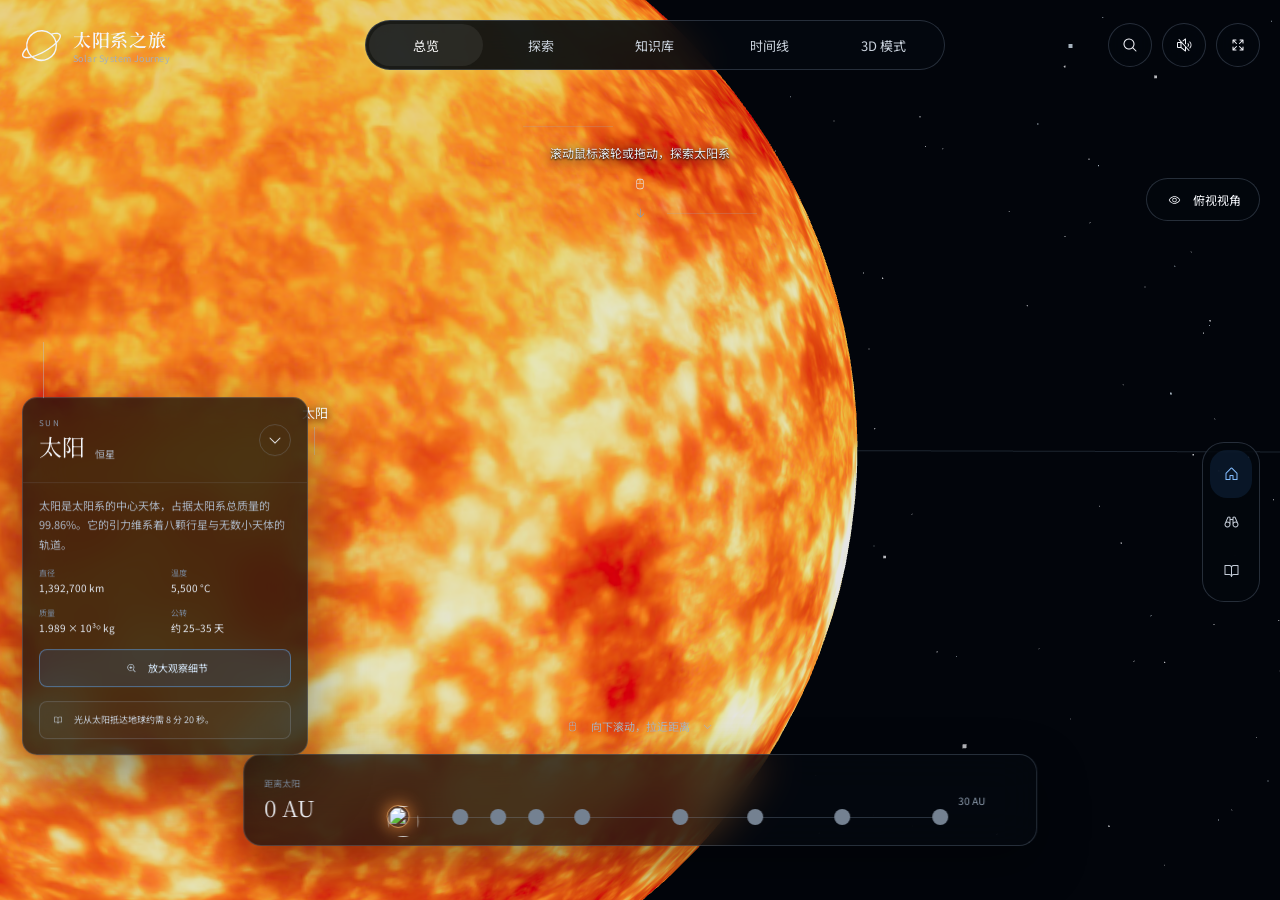
==== commit 91028e45: "Publish orbital overview and model zoom" ====
--- a/index.html
+++ b/index.html
@@ -6,8 +6,8 @@
     <meta name="viewport" content="width=device-width, initial-scale=1.0" />
     <meta name="description" content="从太阳出发，按距离探索八颗行星的互动太阳系科普网站。" />
     <title>太阳系 · 八颗行星科普之旅</title>
-    <script type="module" crossorigin src="./assets/index-D1JipYp6.js"></script>
-    <link rel="stylesheet" crossorigin href="./assets/index-BklY32_L.css">
+    <script type="module" crossorigin src="./assets/index-DpkLkXsc.js"></script>
+    <link rel="stylesheet" crossorigin href="./assets/index-BG0ECUWg.css">
   </head>
   <body>
     <div id="root"></div>
--- a/assets/index-BG0ECUWg.css
+++ b/assets/index-BG0ECUWg.css
@@ -0,0 +1 @@
+@font-face{font-family:"Noto Serif SC";font-style:normal;font-display:swap;font-weight:400;src:url([data-uri]) format("woff2"),url([data-uri]) format("woff");unicode-range:U+1f1e9-1f1f5,U+1f1f7-1f1ff,U+1f21a,U+1f232,U+1f234-1f237,U+1f250-1f251,U+1f300,U+1f302-1f308,U+1f30a-1f311,U+1f315,U+1f319-1f320,U+1f324,U+1f327,U+1f32a,U+1f32c-1f32d,U+1f330-1f357,U+1f359-1f37e}@font-face{font-family:"Noto Serif SC";font-style:normal;font-display:swap;font-weight:400;src:url(./noto-serif-sc-5-400-normal-BIXwpHkp.woff2) format("woff2"),url(./noto-serif-sc-5-400-normal-DwUqlTBd.woff) format("woff");unicode-range:U+fee3,U+fef3,U+ff03-ff04,U+ff07,U+ff0a,U+ff17-ff19,U+ff1c-ff1d,U+ff20-ff3a,U+ff3c,U+ff3e-ff5b,U+ff5d,U+ff61-ff65,U+ff67-ff6a,U+ff6c,U+ff6f-ff78,U+ff7a-ff7d,U+ff80-ff84,U+ff86,U+ff89-ff8e,U+ff92,U+ff97-ff9b,U+ff9d-ff9f,U+ffe0-ffe4,U+ffe6,U+ffe9,U+ffeb,U+ffed,U+fffc,U+1f004,U+1f170-1f171,U+1f192-1f195,U+1f198-1f19a,U+1f1e6-1f1e8}@font-face{font-family:"Noto Serif SC";font-style:normal;font-display:swap;font-weight:400;src:url(./noto-serif-sc-6-400-normal-aJwSkO7R.woff2) format("woff2"),url(./noto-serif-sc-6-400-normal-Dsjp6y7V.woff) format("woff");unicode-range:U+f0a7,U+f0b2,U+f0b7,U+f0c9,U+f0d8,U+f0da,U+f0dc-f0dd,U+f0e0,U+f0e6,U+f0eb,U+f0fc,U+f101,U+f104-f105,U+f107,U+f10b,U+f11b,U+f14b,U+f18a,U+f193,U+f1d6-f1d7,U+f244,U+f27a,U+f296,U+f2ae,U+f471,U+f4b3,U+f610-f611,U+f880-f881,U+f8ec,U+f8f5,U+f8ff,U+f901,U+f90a,U+f92c-f92d,U+f934,U+f937,U+f941,U+f965,U+f967,U+f969,U+f96b,U+f96f,U+f974,U+f978-f979,U+f97e,U+f981,U+f98a,U+f98e,U+f997,U+f99c,U+f9b2,U+f9b5,U+f9ba,U+f9be,U+f9ca,U+f9d0-f9d1,U+f9dd,U+f9e0-f9e1,U+f9e4,U+f9f7,U+fa00-fa01,U+fa08,U+fa0a,U+fa11,U+fb01-fb02,U+fdfc,U+fe0e,U+fe30-fe31,U+fe33-fe44,U+fe49-fe52,U+fe54-fe57,U+fe59-fe66,U+fe68-fe6b,U+fe8e,U+fe92-fe93,U+feae,U+feb8,U+fecb-fecc,U+fee0}@font-face{font-family:"Noto Serif SC";font-style:normal;font-display:swap;font-weight:400;src:url(./noto-serif-sc-21-400-normal-BvvAjVin.woff2) format("woff2"),url(./noto-serif-sc-21-400-normal-CsJcvHJS.woff) format("woff");unicode-range:U+9f83,U+9f85-9f8d,U+9f90-9f91,U+9f94-9f96,U+9f98,U+9f9b-9f9c,U+9f9e,U+9fa0,U+9fa2,U+9ff0-9fff,U+a001,U+a007,U+a025,U+a046-a047,U+a057,U+a072,U+a078-a079,U+a083,U+a085,U+a100,U+a118,U+a132,U+a134,U+a1f4,U+a242,U+a4a6,U+a4aa,U+a4b0-a4b1,U+a4b3,U+a9c1-a9c2,U+ac00-ac01,U+ac04,U+ac08,U+ac10-ac11,U+ac13-ac16,U+ac19,U+ac1c-ac1d,U+ac24,U+ac70-ac71,U+ac74,U+ac77-ac78,U+ac80-ac81,U+ac83,U+ac8c,U+ac90,U+ac9f-aca0,U+aca8-aca9,U+acac,U+acb0,U+acbd,U+acc1,U+acc4,U+ace0-ace1,U+ace4,U+ace8,U+acf3,U+acf5,U+acfc-acfd,U+ad00,U+ad0c,U+ad11,U+ad1c,U+ad34,U+ad50,U+ad64,U+ad6c,U+ad70,U+ad74,U+ad7f,U+ad81,U+ad8c,U+adc0,U+adc8,U+addc,U+ade0,U+adf8-adf9,U+adfc,U+ae00,U+ae08-ae09,U+ae0b,U+ae30,U+ae34,U+ae38,U+ae40,U+ae4a,U+ae4c,U+ae54,U+ae68,U+aebc,U+aed8,U+af2c-af2d}@font-face{font-family:"Noto Serif SC";font-style:normal;font-display:swap;font-weight:400;src:url(./noto-serif-sc-22-400-normal-B2hQf9cX.woff2) format("woff2"),url(./noto-serif-sc-22-400-normal-l_4pKOIF.woff) format("woff");unicode-range:U+9e30-9e33,U+9e35-9e3b,U+9e3e,U+9e40-9e44,U+9e46-9e4e,U+9e51,U+9e53,U+9e55-9e58,U+9e5a-9e5c,U+9e5e-9e63,U+9e66-9e6e,U+9e71,U+9e73,U+9e75,U+9e78-9e79,U+9e7c-9e7e,U+9e82,U+9e86-9e88,U+9e8b-9e8c,U+9e90-9e91,U+9e93,U+9e95,U+9e97,U+9e9d,U+9ea4-9ea5,U+9ea9-9eaa,U+9eb4-9eb5,U+9eb8-9eba,U+9ebc-9ebf,U+9ec3,U+9ec9,U+9ecd,U+9ed0,U+9ed2-9ed3,U+9ed5-9ed6,U+9ed9,U+9edc-9edd,U+9edf-9ee0,U+9ee2,U+9ee5,U+9ee7-9eea,U+9eef,U+9ef1,U+9ef3-9ef4,U+9ef6,U+9ef9,U+9efb-9efc,U+9efe,U+9f0b,U+9f0d,U+9f10,U+9f14,U+9f17,U+9f19,U+9f22,U+9f29,U+9f2c,U+9f2f,U+9f31,U+9f37,U+9f39,U+9f3d-9f3e,U+9f41,U+9f4a-9f4b,U+9f51-9f52,U+9f61-9f63,U+9f66-9f67,U+9f80-9f81}@font-face{font-family:"Noto Serif SC";font-style:normal;font-display:swap;font-weight:400;src:url(./noto-serif-sc-23-400-normal-C5N4jcbj.woff2) format("woff2"),url(./noto-serif-sc-23-400-normal-BBC43Ijx.woff) format("woff");unicode-range:U+9c82-9c83,U+9c85-9c8c,U+9c8e-9c92,U+9c94-9c9b,U+9c9e-9ca3,U+9ca5-9ca7,U+9ca9,U+9cab,U+9cad-9cae,U+9cb1-9cb7,U+9cb9-9cbd,U+9cbf-9cc0,U+9cc3,U+9cc5-9cc7,U+9cc9-9cd1,U+9cd3-9cda,U+9cdc-9cdd,U+9cdf,U+9ce1-9ce3,U+9ce5,U+9ce9,U+9cee-9cef,U+9cf3-9cf4,U+9cf6,U+9cfc-9cfd,U+9d02,U+9d08-9d09,U+9d12,U+9d1b,U+9d1e,U+9d26,U+9d28,U+9d37,U+9d3b,U+9d3f,U+9d51,U+9d59,U+9d5c-9d5d,U+9d5f-9d61,U+9d6c,U+9d70,U+9d72,U+9d7a,U+9d7e,U+9d84,U+9d89,U+9d8f,U+9d92,U+9daf,U+9db4,U+9db8,U+9dbc,U+9dc4,U+9dc7,U+9dc9,U+9dd7,U+9ddf,U+9df2,U+9df9-9dfa,U+9e0a,U+9e11,U+9e1a,U+9e1e,U+9e20,U+9e22,U+9e28-9e2c,U+9e2e-9e2f}@font-face{font-family:"Noto Serif SC";font-style:normal;font-display:swap;font-weight:400;src:url(./noto-serif-sc-24-400-normal-CC7o6kkj.woff2) format("woff2"),url(./noto-serif-sc-24-400-normal-Z7AMHc6d.woff) format("woff");unicode-range:U+9a80,U+9a83,U+9a85,U+9a88-9a8a,U+9a8d-9a8e,U+9a90,U+9a92-9a93,U+9a95-9a96,U+9a98-9a99,U+9a9b-9aa2,U+9aa5,U+9aa7,U+9aaf-9ab1,U+9ab5-9ab6,U+9ab9-9aba,U+9ac0-9ac4,U+9ac8,U+9acb-9acc,U+9ace-9acf,U+9ad1-9ad2,U+9ad9,U+9adf,U+9ae1,U+9ae3,U+9aea-9aeb,U+9aed-9aef,U+9af4,U+9af9,U+9afb,U+9b03-9b04,U+9b06,U+9b08,U+9b0d,U+9b0f-9b10,U+9b13,U+9b18,U+9b1a,U+9b1f,U+9b22-9b23,U+9b25,U+9b27-9b28,U+9b2a,U+9b2f,U+9b31-9b32,U+9b3b,U+9b43,U+9b46-9b49,U+9b4d-9b4e,U+9b51,U+9b56,U+9b58,U+9b5a,U+9b5c,U+9b5f,U+9b61-9b62,U+9b6f,U+9b77,U+9b80,U+9b88,U+9b8b,U+9b8e,U+9b91,U+9b9f-9ba0,U+9ba8,U+9baa-9bab,U+9bad-9bae,U+9bb0-9bb1,U+9bb8,U+9bc9-9bca,U+9bd3,U+9bd6,U+9bdb,U+9be8,U+9bf0-9bf1,U+9c02,U+9c10,U+9c15,U+9c24,U+9c2d,U+9c32,U+9c39,U+9c3b,U+9c40,U+9c47-9c49,U+9c53,U+9c57,U+9c64,U+9c72,U+9c77-9c78,U+9c7b,U+9c7f-9c80}@font-face{font-family:"Noto Serif SC";font-style:normal;font-display:swap;font-weight:400;src:url(./noto-serif-sc-25-400-normal-urYRrGpo.woff2) format("woff2"),url(./noto-serif-sc-25-400-normal-DqZtiRuA.woff) format("woff");unicode-range:U+98dd,U+98e1-98e2,U+98e7-98ea,U+98ec,U+98ee-98ef,U+98f2,U+98f4,U+98fc-98fe,U+9903,U+9905,U+9908,U+990a,U+990c-990d,U+9913-9914,U+9918,U+991a-991b,U+991e,U+9921,U+9928,U+992c,U+992e,U+9935,U+9938-9939,U+993d-993e,U+9945,U+994b-994c,U+9951-9952,U+9954-9955,U+9957,U+995e,U+9963,U+9966-9969,U+996b-996c,U+996f,U+9974-9975,U+9977-9979,U+997d-997e,U+9980-9981,U+9983-9984,U+9987,U+998a-998b,U+998d-9991,U+9993-9995,U+9997-9998,U+99a5,U+99ab,U+99ad-99ae,U+99b1,U+99b3-99b4,U+99bc,U+99bf,U+99c1,U+99c3-99c6,U+99cc,U+99d0,U+99d2,U+99d5,U+99db,U+99dd,U+99e1,U+99ed,U+99f1,U+99ff,U+9a01,U+9a03-9a04,U+9a0e-9a0f,U+9a11-9a13,U+9a19,U+9a1b,U+9a28,U+9a2b,U+9a30,U+9a32,U+9a37,U+9a40,U+9a45,U+9a4a,U+9a4d-9a4e,U+9a52,U+9a55,U+9a57,U+9a5a-9a5b,U+9a5f,U+9a62,U+9a65,U+9a69,U+9a6b,U+9a6e,U+9a75,U+9a77-9a7a,U+9a7d}@font-face{font-family:"Noto Serif SC";font-style:normal;font-display:swap;font-weight:400;src:url(./noto-serif-sc-26-400-normal-B8BtoPl4.woff2) format("woff2"),url(./noto-serif-sc-26-400-normal-C3jxWSdP.woff) format("woff");unicode-range:U+975b-975c,U+9763,U+9765-9766,U+976c-976d,U+9773,U+9776,U+977a,U+977c,U+9784-9785,U+978e-978f,U+9791-9792,U+9794-9795,U+9798,U+979a,U+979e,U+97a3,U+97a5-97a6,U+97a8,U+97ab-97ac,U+97ae-97af,U+97b2,U+97b4,U+97c6,U+97cb-97cc,U+97d3,U+97d8,U+97dc,U+97e1,U+97ea-97eb,U+97ee,U+97fb,U+97fe-97ff,U+9801-9803,U+9805-9806,U+9808,U+980c,U+9810-9814,U+9817-9818,U+981e,U+9820-9821,U+9824,U+9828,U+982b-982d,U+9830,U+9834,U+9838-9839,U+983c,U+9846,U+984d-984f,U+9851-9852,U+9854-9855,U+9857-9858,U+985a-985b,U+9862-9863,U+9865,U+9867,U+986b,U+986f-9871,U+9877-9878,U+987c,U+9880,U+9883,U+9885,U+9889,U+988b-988f,U+9893-9895,U+9899-989b,U+989e-989f,U+98a1-98a2,U+98a5-98a7,U+98a9,U+98af,U+98b1,U+98b6,U+98ba,U+98be,U+98c3-98c4,U+98c6-98c8,U+98cf-98d6,U+98da-98db}@font-face{font-family:"Noto Serif SC";font-style:normal;font-display:swap;font-weight:400;src:url(./noto-serif-sc-27-400-normal-BlFuZuZa.woff2) format("woff2"),url(./noto-serif-sc-27-400-normal-CdldFnov.woff) format("woff");unicode-range:U+95c4-95ca,U+95cc-95cd,U+95d4-95d6,U+95d8,U+95e1-95e2,U+95e9,U+95f0-95f1,U+95f3,U+95f6,U+95fc,U+95fe-95ff,U+9602-9604,U+9606-960d,U+960f,U+9611-9613,U+9615-9617,U+9619-961b,U+961d,U+9621,U+9628,U+962f,U+963c-963e,U+9641-9642,U+9649,U+9654,U+965b-965f,U+9661,U+9663,U+9665,U+9667-9668,U+966c,U+9670,U+9672-9674,U+9678,U+967a,U+967d,U+9682,U+9685,U+9688,U+968a,U+968d-968e,U+9695,U+9697-9698,U+969e,U+96a0,U+96a3-96a4,U+96a8,U+96aa,U+96b0-96b1,U+96b3-96b4,U+96b7-96b9,U+96bb-96bd,U+96c9,U+96cb,U+96ce,U+96d1-96d2,U+96d6,U+96d9,U+96db-96dc,U+96de,U+96e0,U+96e3,U+96e9,U+96eb,U+96f0-96f2,U+96f9,U+96ff,U+9701-9702,U+9705,U+9708,U+970a,U+970e-970f,U+9711,U+9719,U+9727,U+972a,U+972d,U+9730,U+973d,U+9742,U+9744,U+9748-9749,U+9750-9751,U+975a}@font-face{font-family:"Noto Serif SC";font-style:normal;font-display:swap;font-weight:400;src:url(./noto-serif-sc-28-400-normal-CsdcIb7y.woff2) format("woff2"),url(./noto-serif-sc-28-400-normal-D8MomqZP.woff) format("woff");unicode-range:U+94f5,U+94f7,U+94f9,U+94fb-94fd,U+94ff,U+9503-9504,U+9506-9507,U+9509-950a,U+950d-950f,U+9511-9518,U+951a-9520,U+9522,U+9528-952d,U+9530-953a,U+953c-953f,U+9543-9546,U+9548-9550,U+9552-9555,U+9557-955b,U+955d-9568,U+956a-956d,U+9570-9574,U+9583,U+9586,U+9589,U+958e-958f,U+9591-9592,U+9594,U+9598-9599,U+959e-95a0,U+95a2-95a6,U+95a8-95b2,U+95b4,U+95b8-95c3}@font-face{font-family:"Noto Serif SC";font-style:normal;font-display:swap;font-weight:400;src:url(./noto-serif-sc-29-400-normal-iFCh_d1M.woff2) format("woff2"),url(./noto-serif-sc-29-400-normal-E_gwsKck.woff) format("woff");unicode-range:U+941c-942b,U+942d-942e,U+9432-9433,U+9435,U+9438,U+943a,U+943e,U+9444,U+944a,U+9451-9452,U+945a,U+9462-9463,U+9465,U+9470-9487,U+948a-9492,U+9494-9498,U+949a,U+949c-949d,U+94a1,U+94a3-94a4,U+94a8,U+94aa-94ad,U+94af,U+94b2,U+94b4-94ba,U+94bc-94c0,U+94c4,U+94c6-94db,U+94de-94ec,U+94ee-94f1,U+94f3}@font-face{font-family:"Noto Serif SC";font-style:normal;font-display:swap;font-weight:400;src:url(./noto-serif-sc-30-400-normal-DBxOSMUe.woff2) format("woff2"),url(./noto-serif-sc-30-400-normal-CiUIvAa-.woff) format("woff");unicode-range:U+92ec-92ed,U+92f0,U+92f3,U+92f8,U+92fc,U+9304,U+9306,U+9310,U+9312,U+9315,U+9318,U+931a,U+931e,U+9320-9322,U+9324,U+9326-9329,U+932b-932c,U+932f,U+9331-9332,U+9335-9336,U+933e,U+9340-9341,U+934a-9360,U+9362-9363,U+9365-936b,U+936e,U+9375,U+937e,U+9382,U+938a,U+938c,U+938f,U+9393-9394,U+9396-9397,U+939a,U+93a2,U+93a7,U+93ac-93cd,U+93d0-93d1,U+93d6-93d8,U+93de-93df,U+93e1-93e2,U+93e4,U+93f8,U+93fb,U+93fd,U+940e-941a}@font-face{font-family:"Noto Serif SC";font-style:normal;font-display:swap;font-weight:400;src:url(./noto-serif-sc-31-400-normal-BNlAXjnq.woff2) format("woff2"),url(./noto-serif-sc-31-400-normal-Ds7HVP0_.woff) format("woff");unicode-range:U+9163-9164,U+9169,U+9170,U+9172,U+9174,U+9179-917a,U+917d-917e,U+9182-9183,U+9185,U+918c-918d,U+9190-9191,U+919a,U+919c,U+91a1-91a4,U+91a8,U+91aa-91af,U+91b4-91b5,U+91b8,U+91ba,U+91be,U+91c0-91c1,U+91c6,U+91c8,U+91cb,U+91d0,U+91d2,U+91d7-91d8,U+91dd,U+91e3,U+91e6-91e7,U+91ed,U+91f0,U+91f5,U+91f9,U+9200,U+9205,U+9207-920a,U+920d-920e,U+9210,U+9214-9215,U+921c,U+921e,U+9221,U+9223-9227,U+9229-922a,U+922d,U+9234-9235,U+9237,U+9239-923a,U+923c-9240,U+9244-9246,U+9249,U+924e-924f,U+9251,U+9253,U+9257,U+925b,U+925e,U+9262,U+9264-9266,U+9268,U+926c,U+926f,U+9271,U+927b,U+927e,U+9280,U+9283,U+9285-928a,U+928e,U+9291,U+9293,U+9296,U+9298,U+929c-929d,U+92a8,U+92ab-92ae,U+92b3,U+92b6-92b7,U+92b9,U+92c1,U+92c5-92c6,U+92c8,U+92cc,U+92d0,U+92d2,U+92e4,U+92ea}@font-face{font-family:"Noto Serif SC";font-style:normal;font-display:swap;font-weight:400;src:url(./noto-serif-sc-32-400-normal-DZTJtEP7.woff2) format("woff2"),url(./noto-serif-sc-32-400-normal-BhBS8LpG.woff) format("woff");unicode-range:U+9004,U+900b,U+9011,U+9015-9016,U+901e,U+9021,U+9026,U+902d,U+902f,U+9031,U+9035-9036,U+9039-903a,U+9041,U+9044-9046,U+904a,U+904f-9052,U+9054-9055,U+9058-9059,U+905b-905e,U+9060-9062,U+9068-9069,U+906f,U+9072,U+9074,U+9076-907a,U+907c-907d,U+9081,U+9083,U+9085,U+9087-908b,U+908f,U+9095,U+9097,U+9099-909b,U+909d,U+90a0-90a1,U+90a8-90a9,U+90ac,U+90b0,U+90b2-90b4,U+90b6,U+90b8,U+90ba,U+90bd-90be,U+90c3-90c5,U+90c7-90c8,U+90cf-90d0,U+90d3,U+90d5,U+90d7,U+90da-90dc,U+90de,U+90e2,U+90e4,U+90e6-90e7,U+90ea-90eb,U+90ef,U+90f4-90f5,U+90f7,U+90fe-9100,U+9104,U+9109,U+910c,U+9112,U+9114-9115,U+9118,U+911c,U+911e,U+9120,U+9122-9123,U+9127,U+912d,U+912f-9132,U+9139-913a,U+9143,U+9146,U+9149-914a,U+914c,U+914e-9150,U+9154,U+9157,U+915a,U+915d-915e,U+9161-9162}@font-face{font-family:"Noto Serif SC";font-style:normal;font-display:swap;font-weight:400;src:url(./noto-serif-sc-33-400-normal-ro-aP1tv.woff2) format("woff2"),url(./noto-serif-sc-33-400-normal-30S7iB8Z.woff) format("woff");unicode-range:U+8e41-8e42,U+8e47,U+8e49-8e4b,U+8e50-8e53,U+8e59-8e5a,U+8e5f-8e60,U+8e64,U+8e69,U+8e6c,U+8e70,U+8e74,U+8e76,U+8e7a-8e7c,U+8e7f,U+8e84-8e85,U+8e87,U+8e89,U+8e8b,U+8e8d,U+8e8f-8e90,U+8e94,U+8e99,U+8e9c,U+8e9e,U+8eaa,U+8eac,U+8eb0,U+8eb6,U+8ec0,U+8ec6,U+8eca-8ece,U+8ed2,U+8eda,U+8edf,U+8ee2,U+8eeb,U+8ef8,U+8efb-8efe,U+8f03,U+8f09,U+8f0b,U+8f12-8f15,U+8f1b,U+8f1d,U+8f1f,U+8f29-8f2a,U+8f2f,U+8f36,U+8f38,U+8f3b,U+8f3e-8f3f,U+8f44-8f45,U+8f49,U+8f4d-8f4e,U+8f5f,U+8f6b,U+8f6d,U+8f71-8f73,U+8f75-8f76,U+8f78-8f7a,U+8f7c,U+8f7e,U+8f81-8f82,U+8f84,U+8f87,U+8f8a-8f8b,U+8f8d-8f8f,U+8f94-8f95,U+8f97-8f9a,U+8fa6,U+8fad-8faf,U+8fb2,U+8fb5-8fb7,U+8fba-8fbc,U+8fbf,U+8fc2,U+8fcb,U+8fcd,U+8fd3,U+8fd5,U+8fd7,U+8fda,U+8fe2-8fe5,U+8fe8-8fe9,U+8fee,U+8ff3-8ff4,U+8ff8,U+8ffa}@font-face{font-family:"Noto Serif SC";font-style:normal;font-display:swap;font-weight:400;src:url(./noto-serif-sc-34-400-normal-lXnKXz4Y.woff2) format("woff2"),url(./noto-serif-sc-34-400-normal-X5e8GmoB.woff) format("woff");unicode-range:U+8cbd,U+8cbf-8cc4,U+8cc7-8cc8,U+8cca,U+8ccd,U+8cd1,U+8cd3,U+8cdb-8cdc,U+8cde,U+8ce0,U+8ce2-8ce4,U+8ce6-8ce8,U+8cea,U+8ced,U+8cf4,U+8cf8,U+8cfa,U+8cfc-8cfd,U+8d04-8d05,U+8d07-8d08,U+8d0a,U+8d0d,U+8d0f,U+8d13-8d14,U+8d16,U+8d1b,U+8d20,U+8d30,U+8d32-8d33,U+8d36,U+8d3b,U+8d3d,U+8d40,U+8d42-8d43,U+8d45-8d46,U+8d48-8d4a,U+8d4d,U+8d51,U+8d53,U+8d55,U+8d59,U+8d5c-8d5d,U+8d5f,U+8d61,U+8d66-8d67,U+8d6a,U+8d6d,U+8d71,U+8d73,U+8d84,U+8d90-8d91,U+8d94-8d95,U+8d99,U+8da8,U+8daf,U+8db1,U+8db5,U+8db8,U+8dba,U+8dbc,U+8dbf,U+8dc2,U+8dc4,U+8dc6,U+8dcb,U+8dce-8dcf,U+8dd6-8dd7,U+8dda-8ddb,U+8dde,U+8de1,U+8de3-8de4,U+8de9,U+8deb-8dec,U+8df0-8df1,U+8df6-8dfd,U+8e05,U+8e07,U+8e09-8e0a,U+8e0c,U+8e0e,U+8e10,U+8e14,U+8e1d-8e1f,U+8e23,U+8e26,U+8e2b-8e31,U+8e34-8e35,U+8e39-8e3a,U+8e3d,U+8e40}@font-face{font-family:"Noto Serif SC";font-style:normal;font-display:swap;font-weight:400;src:url(./noto-serif-sc-35-400-normal-D50-WgO4.woff2) format("woff2"),url(./noto-serif-sc-35-400-normal-CtRl2GYh.woff) format("woff");unicode-range:U+8b80,U+8b83,U+8b8a,U+8b8c,U+8b90,U+8b93,U+8b99-8b9a,U+8ba0,U+8ba3,U+8ba5-8ba7,U+8baa-8bac,U+8bb4-8bb5,U+8bb7,U+8bb9,U+8bc2-8bc3,U+8bc5,U+8bcb-8bcc,U+8bce-8bd0,U+8bd2-8bd4,U+8bd6,U+8bd8-8bd9,U+8bdc,U+8bdf,U+8be3-8be4,U+8be7-8be9,U+8beb-8bec,U+8bee,U+8bf0,U+8bf2-8bf3,U+8bf6,U+8bf9,U+8bfc-8bfd,U+8bff-8c00,U+8c02,U+8c04,U+8c06-8c07,U+8c0c,U+8c0f,U+8c11-8c12,U+8c14-8c1b,U+8c1d-8c21,U+8c24-8c25,U+8c27,U+8c2a-8c2c,U+8c2e-8c30,U+8c32-8c36,U+8c3f,U+8c47-8c4c,U+8c4e-8c50,U+8c54-8c56,U+8c62,U+8c68,U+8c6c,U+8c73,U+8c78,U+8c7a,U+8c82,U+8c85,U+8c89-8c8a,U+8c8d-8c8e,U+8c90,U+8c93-8c94,U+8c98,U+8c9d-8c9e,U+8ca0-8ca2,U+8ca7-8cac,U+8caf-8cb0,U+8cb3-8cb4,U+8cb6-8cb9,U+8cbb-8cbc}@font-face{font-family:"Noto Serif SC";font-style:normal;font-display:swap;font-weight:400;src:url(./noto-serif-sc-36-400-normal-CDoEPDjR.woff2) format("woff2"),url(./noto-serif-sc-36-400-normal-BSDq5-pw.woff) format("woff");unicode-range:U+8a15-8a18,U+8a1a-8a1b,U+8a1d,U+8a1f,U+8a22-8a23,U+8a25,U+8a2b,U+8a2d,U+8a31,U+8a33-8a34,U+8a36-8a38,U+8a3a,U+8a3c,U+8a3e,U+8a40-8a41,U+8a46,U+8a48,U+8a50,U+8a52,U+8a54-8a55,U+8a58,U+8a5b,U+8a5d-8a63,U+8a66,U+8a69-8a6b,U+8a6d-8a6e,U+8a70,U+8a72-8a73,U+8a7a,U+8a85,U+8a87,U+8a8a,U+8a8c-8a8d,U+8a90-8a92,U+8a95,U+8a98,U+8aa0-8aa1,U+8aa3-8aa6,U+8aa8-8aa9,U+8aac-8aae,U+8ab0,U+8ab2,U+8ab8-8ab9,U+8abc,U+8abe-8abf,U+8ac7,U+8acf,U+8ad2,U+8ad6-8ad7,U+8adb-8adc,U+8adf,U+8ae1,U+8ae6-8ae8,U+8aeb,U+8aed-8aee,U+8af1,U+8af3-8af4,U+8af7-8af8,U+8afa,U+8afe,U+8b00-8b02,U+8b07,U+8b0a,U+8b0c,U+8b0e,U+8b10,U+8b17,U+8b19,U+8b1b,U+8b1d,U+8b20-8b21,U+8b26,U+8b28,U+8b2c,U+8b33,U+8b39,U+8b3e-8b3f,U+8b41,U+8b45,U+8b49,U+8b4c,U+8b4f,U+8b57-8b58,U+8b5a,U+8b5c,U+8b5e,U+8b60,U+8b6c,U+8b6f-8b70,U+8b72,U+8b74,U+8b77,U+8b7d}@font-face{font-family:"Noto Serif SC";font-style:normal;font-display:swap;font-weight:400;src:url(./noto-serif-sc-37-400-normal-B9EKfRYn.woff2) format("woff2"),url(./noto-serif-sc-37-400-normal-DcRgmOtj.woff) format("woff");unicode-range:U+8882,U+8884-8886,U+8888,U+888f,U+8892-8893,U+889b,U+88a2,U+88a4,U+88a6,U+88a8,U+88aa,U+88ae,U+88b1,U+88b4,U+88b7,U+88bc,U+88c0,U+88c6-88c9,U+88ce-88cf,U+88d1-88d3,U+88d8,U+88db-88dd,U+88df,U+88e1-88e3,U+88e5,U+88e8,U+88ec,U+88f0-88f1,U+88f3-88f4,U+88fc-88fe,U+8900,U+8902,U+8906-8907,U+8909-890c,U+8912-8915,U+8918-891b,U+8921,U+8925,U+892b,U+8930,U+8932,U+8934,U+8936,U+893b,U+893d,U+8941,U+894c,U+8955-8956,U+8959,U+895c,U+895e-8960,U+8966,U+896a,U+896c,U+896f-8970,U+8972,U+897b,U+897e,U+8980,U+8983,U+8985,U+8987-8988,U+898c,U+898f,U+8993,U+8997,U+899a,U+89a1,U+89a7,U+89a9-89aa,U+89b2-89b3,U+89b7,U+89c0,U+89c7,U+89ca-89cc,U+89ce-89d1,U+89d6,U+89da,U+89dc,U+89de,U+89e5,U+89e7,U+89eb,U+89ef,U+89f1,U+89f3-89f4,U+89f8,U+89ff,U+8a01-8a03,U+8a07-8a0a,U+8a0e-8a0f,U+8a13}@font-face{font-family:"Noto Serif SC";font-style:normal;font-display:swap;font-weight:400;src:url(./noto-serif-sc-38-400-normal-BDm8H2vf.woff2) format("woff2"),url(./noto-serif-sc-38-400-normal-D_OcrA_v.woff) format("woff");unicode-range:U+86f4,U+86f8-86f9,U+86fb,U+86fe,U+8703,U+8706-870a,U+870d,U+8711-8713,U+871a,U+871e,U+8722-8723,U+8725,U+8729,U+872e,U+8731,U+8734,U+8737,U+873a-873b,U+873e-8740,U+8742,U+8747-8748,U+8753,U+8755,U+8757-8758,U+875d,U+875f,U+8762-8766,U+8768,U+876e,U+8770,U+8772,U+8775,U+8778,U+877b-877e,U+8782,U+8785,U+8788,U+878b,U+8793,U+8797,U+879a,U+879e-87a0,U+87a2-87a3,U+87a8,U+87ab-87ad,U+87af,U+87b3,U+87b5,U+87bd,U+87c0,U+87c4,U+87c6,U+87ca-87cb,U+87d1-87d2,U+87db-87dc,U+87de,U+87e0,U+87e5,U+87ea,U+87ec,U+87ee,U+87f2-87f3,U+87fb,U+87fd-87fe,U+8802-8803,U+8805,U+880a-880b,U+880d,U+8813-8816,U+8819,U+881b,U+881f,U+8821,U+8823,U+8831-8832,U+8835-8836,U+8839,U+883b-883c,U+8844,U+8846,U+884a,U+884e,U+8852-8853,U+8855,U+8859,U+885b,U+885d-885e,U+8862,U+8864,U+8869-886a,U+886e-886f,U+8872,U+8879,U+887d-887f}@font-face{font-family:"Noto Serif SC";font-style:normal;font-display:swap;font-weight:400;src:url(./noto-serif-sc-39-400-normal-BTTMBvkG.woff2) format("woff2"),url(./noto-serif-sc-39-400-normal-70XhRHg9.woff) format("woff");unicode-range:U+8548,U+854e,U+8553,U+8556-8557,U+8559,U+855e,U+8561,U+8564-8565,U+8568-856a,U+856d,U+856f-8570,U+8572,U+8576,U+8579-857b,U+8580,U+8585-8586,U+8588,U+858a,U+858f,U+8591,U+8594,U+8599,U+859c,U+85a2,U+85a4,U+85a6,U+85a8-85a9,U+85ab-85ac,U+85ae,U+85b7-85b9,U+85be,U+85c1,U+85c7,U+85cd,U+85d0,U+85d3,U+85d5,U+85dc-85dd,U+85df-85e0,U+85e5-85e6,U+85e8-85ea,U+85f4,U+85f9,U+85fe-85ff,U+8602,U+8605-8607,U+860a-860b,U+8616,U+8618,U+861a,U+8627,U+8629,U+862d,U+8638,U+863c,U+863f,U+864d,U+864f,U+8652-8655,U+865b-865c,U+865f,U+8662,U+8667,U+866c,U+866e,U+8671,U+8675,U+867a-867c,U+867f,U+868b,U+868d,U+8693,U+869c-869d,U+86a1,U+86a3-86a4,U+86a7-86a9,U+86ac,U+86af-86b1,U+86b4-86b6,U+86ba,U+86c0,U+86c4,U+86c6,U+86c9-86ca,U+86cd-86d1,U+86d4,U+86d8,U+86de-86df,U+86e4,U+86e6,U+86e9,U+86ed,U+86ef-86f3}@font-face{font-family:"Noto Serif SC";font-style:normal;font-display:swap;font-weight:400;src:url(./noto-serif-sc-40-400-normal-DniK6eZV.woff2) format("woff2"),url(./noto-serif-sc-40-400-normal-hZ15KKUf.woff) format("woff");unicode-range:U+83c5,U+83c8-83c9,U+83cb,U+83d1,U+83d3-83d6,U+83d8,U+83db,U+83dd,U+83df,U+83e1,U+83e5,U+83ea-83eb,U+83f0,U+83f4,U+83f8-83f9,U+83fb,U+83fd,U+83ff,U+8401,U+8406,U+840a-840b,U+840f,U+8411,U+8418,U+841c,U+8420,U+8422-8424,U+8426,U+8429,U+842c,U+8438-8439,U+843b-843c,U+843f,U+8446-8447,U+8449,U+844e,U+8451-8452,U+8456,U+8459-845a,U+845c,U+8462,U+8466,U+846d,U+846f-8470,U+8473,U+8476-8478,U+847a,U+847d,U+8484-8485,U+8487,U+8489,U+848c,U+848e,U+8490,U+8493-8494,U+8497,U+849b,U+849e-849f,U+84a1,U+84a5,U+84a8,U+84af,U+84b4,U+84b9-84bf,U+84c1-84c2,U+84c5-84c7,U+84ca-84cb,U+84cd,U+84d0-84d1,U+84d3,U+84d6,U+84df-84e0,U+84e2-84e3,U+84e5-84e7,U+84ee,U+84f3,U+84f6,U+84fa,U+84fc,U+84ff-8500,U+850c,U+8511,U+8514-8515,U+8517-8518,U+851f,U+8523,U+8525-8526,U+8529,U+852b,U+852d,U+8532,U+8534-8535,U+8538-853a,U+853c,U+8543,U+8545}@font-face{font-family:"Noto Serif SC";font-style:normal;font-display:swap;font-weight:400;src:url(./noto-serif-sc-41-400-normal-DEw3vu6W.woff2) format("woff2"),url(./noto-serif-sc-41-400-normal-Bu7Um73u.woff) format("woff");unicode-range:U+82bc,U+82be,U+82c0-82c2,U+82c4-82c8,U+82ca-82cc,U+82ce,U+82d0,U+82d2-82d3,U+82d5-82d6,U+82d8-82d9,U+82dc-82de,U+82e0-82e4,U+82e7,U+82e9-82eb,U+82ed-82ee,U+82f3-82f4,U+82f7-82f8,U+82fa-8301,U+8306-8308,U+830c-830d,U+830f,U+8311,U+8313-8315,U+8318,U+831a-831b,U+831d,U+8324,U+8327,U+832a,U+832c-832d,U+832f,U+8331-8334,U+833a-833c,U+8340,U+8343-8345,U+8347-8348,U+834a,U+834c,U+834f,U+8351,U+8356,U+8358-835c,U+835e,U+8360,U+8364-8366,U+8368-836a,U+836c-836e,U+8373,U+8378,U+837b-837d,U+837f-8380,U+8382,U+8388,U+838a-838b,U+8392,U+8394,U+8396,U+8398-8399,U+839b-839c,U+83a0,U+83a2-83a3,U+83a8-83aa,U+83ae-83b0,U+83b3-83b4,U+83b6,U+83b8,U+83ba,U+83bc-83bd,U+83bf-83c0,U+83c2}@font-face{font-family:"Noto Serif SC";font-style:normal;font-display:swap;font-weight:400;src:url(./noto-serif-sc-42-400-normal-DMZsbdat.woff2) format("woff2"),url(./noto-serif-sc-42-400-normal-CRN0v8XY.woff) format("woff");unicode-range:U+8166-8169,U+816b,U+816d,U+8171,U+8173-8174,U+8178,U+817c-817d,U+8182,U+8188,U+8191,U+8198-819b,U+81a0,U+81a3,U+81a5-81a6,U+81a9,U+81b6,U+81ba-81bb,U+81bd,U+81bf,U+81c1,U+81c3,U+81c6,U+81c9-81ca,U+81cc-81cd,U+81d1,U+81d3-81d4,U+81d8,U+81db-81dc,U+81de-81df,U+81e5,U+81e7-81e9,U+81eb-81ec,U+81ee-81ef,U+81f5,U+81f8,U+81fa,U+81fc,U+81fe,U+8200-8202,U+8204,U+8208-820a,U+820e-8210,U+8216-8218,U+821b-821c,U+8221-8224,U+8226-8228,U+822b,U+822d,U+822f,U+8232-8234,U+8237-8238,U+823a-823b,U+823e,U+8244,U+8249,U+824b,U+824f,U+8259-825a,U+825f,U+8266,U+8268,U+826e,U+8271,U+8276-8279,U+827d,U+827f,U+8283-8284,U+8288-828a,U+828d-8291,U+8293-8294,U+8296-8298,U+829f-82a1,U+82a3-82a4,U+82a7-82ab,U+82ae,U+82b0,U+82b2,U+82b4-82b6}@font-face{font-family:"Noto Serif SC";font-style:normal;font-display:swap;font-weight:400;src:url(./noto-serif-sc-43-400-normal-Dz-cBIW-.woff2) format("woff2"),url(./noto-serif-sc-43-400-normal-BjK_nmU_.woff) format("woff");unicode-range:U+8016,U+8018-8019,U+801c,U+801e,U+8026-802a,U+8031,U+8034-8035,U+8037,U+8043,U+804b,U+804d,U+8052,U+8056,U+8059,U+805e,U+8061,U+8068-8069,U+806e-8074,U+8076-8078,U+807c-8080,U+8082,U+8084-8085,U+8088,U+808f,U+8093,U+809c,U+809f,U+80ab,U+80ad-80ae,U+80b1,U+80b6-80b8,U+80bc-80bd,U+80c2,U+80c4,U+80ca,U+80cd,U+80d1,U+80d4,U+80d7,U+80d9-80db,U+80dd,U+80e0,U+80e4-80e5,U+80e7-80ed,U+80ef-80f1,U+80f3-80f4,U+80fc,U+8101,U+8104-8105,U+8107-8108,U+810c-810e,U+8112-8115,U+8117-8119,U+811b-811f,U+8121-8130,U+8132-8134,U+8137,U+8139,U+813f-8140,U+8142,U+8146,U+8148,U+814d-814e,U+8151,U+8153,U+8158-815a,U+815e,U+8160}@font-face{font-family:"Noto Serif SC";font-style:normal;font-display:swap;font-weight:400;src:url(./noto-serif-sc-44-400-normal-DUwp9LUQ.woff2) format("woff2"),url(./noto-serif-sc-44-400-normal-C0HLb_f4.woff) format("woff");unicode-range:U+7ef0-7ef2,U+7ef6,U+7efa-7efb,U+7efe,U+7f01-7f04,U+7f08,U+7f0a-7f12,U+7f17,U+7f19,U+7f1b-7f1c,U+7f1f,U+7f21-7f23,U+7f25-7f28,U+7f2a-7f33,U+7f35-7f37,U+7f3d,U+7f42,U+7f44-7f45,U+7f4c-7f4d,U+7f52,U+7f54,U+7f58-7f59,U+7f5d,U+7f5f-7f61,U+7f63,U+7f65,U+7f68,U+7f70-7f71,U+7f73-7f75,U+7f77,U+7f79,U+7f7d-7f7e,U+7f85-7f86,U+7f88-7f89,U+7f8b-7f8c,U+7f90-7f91,U+7f94-7f96,U+7f98-7f9b,U+7f9d,U+7f9f,U+7fa3,U+7fa7-7fa9,U+7fac-7fb2,U+7fb4,U+7fb6,U+7fb8,U+7fbc,U+7fbf-7fc0,U+7fc3,U+7fca,U+7fcc,U+7fce,U+7fd2,U+7fd5,U+7fd9-7fdb,U+7fdf,U+7fe3,U+7fe5-7fe7,U+7fe9,U+7feb-7fec,U+7fee-7fef,U+7ff1,U+7ff3-7ff4,U+7ff9-7ffa,U+7ffe,U+8004,U+8006,U+800b,U+800e,U+8011-8012,U+8014}@font-face{font-family:"Noto Serif SC";font-style:normal;font-display:swap;font-weight:400;src:url(./noto-serif-sc-45-400-normal-BRhDcXQG.woff2) format("woff2"),url(./noto-serif-sc-45-400-normal-DPJVEDCY.woff) format("woff");unicode-range:U+7dd2,U+7dd4,U+7dd6-7dd8,U+7dda-7de0,U+7de2-7de6,U+7de8-7ded,U+7def,U+7df1-7df5,U+7df7,U+7df9,U+7dfb-7dfc,U+7dfe-7e02,U+7e04,U+7e08-7e0b,U+7e12,U+7e1b,U+7e1e,U+7e20,U+7e22-7e23,U+7e26,U+7e29,U+7e2b,U+7e2e-7e2f,U+7e31,U+7e37,U+7e39-7e3e,U+7e40,U+7e43-7e44,U+7e46-7e47,U+7e4a-7e4b,U+7e4d-7e4e,U+7e51,U+7e54-7e56,U+7e58-7e5b,U+7e5d-7e5e,U+7e61,U+7e66-7e67,U+7e69-7e6b,U+7e6d,U+7e70,U+7e73,U+7e77,U+7e79,U+7e7b-7e7d,U+7e81-7e82,U+7e8c-7e8d,U+7e8f,U+7e92-7e94,U+7e96,U+7e98,U+7e9a-7e9c,U+7e9e-7e9f,U+7ea1,U+7ea3,U+7ea5,U+7ea8-7ea9,U+7eab,U+7ead-7eae,U+7eb0,U+7ebb,U+7ebe,U+7ec0-7ec2,U+7ec9,U+7ecb-7ecc,U+7ed0,U+7ed4,U+7ed7,U+7edb,U+7ee0-7ee2,U+7ee5-7ee6,U+7ee8,U+7eeb}@font-face{font-family:"Noto Serif SC";font-style:normal;font-display:swap;font-weight:400;src:url(./noto-serif-sc-46-400-normal-CgOovutC.woff2) format("woff2"),url(./noto-serif-sc-46-400-normal-BaSP7CWa.woff) format("woff");unicode-range:U+7ce8,U+7cec,U+7cf0,U+7cf5-7cf9,U+7cfc,U+7cfe,U+7d00,U+7d04-7d0b,U+7d0d,U+7d10-7d14,U+7d17-7d19,U+7d1b-7d1f,U+7d21,U+7d24-7d26,U+7d28-7d2a,U+7d2c-7d2e,U+7d30-7d31,U+7d33,U+7d35-7d36,U+7d38-7d3a,U+7d40,U+7d42-7d44,U+7d46,U+7d4b-7d4c,U+7d4f,U+7d51,U+7d54-7d56,U+7d58,U+7d5b-7d5c,U+7d5e,U+7d61-7d63,U+7d66,U+7d68,U+7d6a-7d6c,U+7d6f,U+7d71-7d73,U+7d75-7d77,U+7d79-7d7a,U+7d7e,U+7d81,U+7d84-7d8b,U+7d8d,U+7d8f,U+7d91,U+7d94,U+7d96,U+7d98-7d9a,U+7d9c-7da0,U+7da2,U+7da6,U+7daa-7db1,U+7db4-7db8,U+7dba-7dbf,U+7dc1,U+7dc4,U+7dc7-7dc8,U+7dca-7dcd,U+7dcf,U+7dd1}@font-face{font-family:"Noto Serif SC";font-style:normal;font-display:swap;font-weight:400;src:url(./noto-serif-sc-47-400-normal-Y8xPWDwK.woff2) format("woff2"),url(./noto-serif-sc-47-400-normal-BuMBOwIP.woff) format("woff");unicode-range:U+7bd3-7bd4,U+7bd9-7bda,U+7bdd,U+7be0-7be1,U+7be4-7be6,U+7be9-7bea,U+7bef,U+7bf4,U+7bf6,U+7bfc,U+7bfe,U+7c01,U+7c03,U+7c07-7c08,U+7c0a-7c0d,U+7c0f,U+7c11,U+7c15-7c16,U+7c19,U+7c1e-7c21,U+7c23-7c24,U+7c26,U+7c28-7c33,U+7c35,U+7c37-7c3b,U+7c3d-7c3e,U+7c40-7c41,U+7c43,U+7c47-7c48,U+7c4c,U+7c50,U+7c53-7c54,U+7c59,U+7c5f-7c60,U+7c63-7c65,U+7c6c,U+7c6e,U+7c72,U+7c74,U+7c79-7c7a,U+7c7c,U+7c81-7c82,U+7c84-7c85,U+7c88,U+7c8a-7c91,U+7c93-7c96,U+7c99,U+7c9b-7c9e,U+7ca0-7ca2,U+7ca6-7ca9,U+7cac,U+7caf-7cb3,U+7cb5-7cb7,U+7cba-7cbd,U+7cbf-7cc2,U+7cc5,U+7cc7-7cc9,U+7ccc-7ccd,U+7cd7,U+7cdc,U+7cde,U+7ce0,U+7ce4-7ce5,U+7ce7}@font-face{font-family:"Noto Serif SC";font-style:normal;font-display:swap;font-weight:400;src:url(./noto-serif-sc-48-400-normal-rSxdmibZ.woff2) format("woff2"),url(./noto-serif-sc-48-400-normal-DdG3Pof0.woff) format("woff");unicode-range:U+7ae6,U+7af4-7af7,U+7afa-7afb,U+7afd-7b0a,U+7b0c,U+7b0e-7b0f,U+7b13,U+7b15-7b16,U+7b18-7b19,U+7b1e-7b20,U+7b22-7b25,U+7b29-7b2b,U+7b2d-7b2e,U+7b30-7b3b,U+7b3e-7b3f,U+7b41-7b42,U+7b44-7b47,U+7b4a,U+7b4c-7b50,U+7b58,U+7b5a,U+7b5c,U+7b60,U+7b66-7b67,U+7b69,U+7b6c-7b6f,U+7b72-7b76,U+7b7b-7b7d,U+7b7f,U+7b82,U+7b85,U+7b87,U+7b8b-7b96,U+7b98-7b99,U+7b9b-7b9f,U+7ba2-7ba4,U+7ba6-7bac,U+7bae-7bb0,U+7bb4,U+7bb7-7bb9,U+7bbb,U+7bc0-7bc1,U+7bc3-7bc4,U+7bc6,U+7bc8-7bcc,U+7bd1}@font-face{font-family:"Noto Serif SC";font-style:normal;font-display:swap;font-weight:400;src:url(./noto-serif-sc-49-400-normal-BIAppCzz.woff2) format("woff2"),url(./noto-serif-sc-49-400-normal-C-jX5MVR.woff) format("woff");unicode-range:U+798b-798e,U+7992,U+7994-7995,U+7997-7998,U+799a-799c,U+799f,U+79a3-79a6,U+79a8-79ac,U+79ae-79b1,U+79b3-79b5,U+79b8,U+79ba,U+79bf,U+79c2,U+79c6,U+79c8,U+79cf,U+79d5-79d6,U+79dd-79de,U+79e3,U+79e7-79e8,U+79eb,U+79ed,U+79f4,U+79f7-79f8,U+79fa,U+79fe,U+7a02-7a03,U+7a05,U+7a0a,U+7a14,U+7a17,U+7a19,U+7a1c,U+7a1e-7a1f,U+7a23,U+7a25-7a26,U+7a2c,U+7a2e,U+7a30-7a32,U+7a36-7a37,U+7a39,U+7a3c,U+7a40,U+7a42,U+7a47,U+7a49,U+7a4c-7a4f,U+7a51,U+7a55,U+7a5b,U+7a5d-7a5e,U+7a62-7a63,U+7a66,U+7a68-7a69,U+7a6b,U+7a70,U+7a78,U+7a80,U+7a85-7a88,U+7a8a,U+7a90,U+7a93-7a96,U+7a98,U+7a9b-7a9c,U+7a9e,U+7aa0-7aa1,U+7aa3,U+7aa8-7aaa,U+7aac-7ab0,U+7ab3,U+7ab8,U+7aba,U+7abd-7abf,U+7ac4-7ac5,U+7ac7-7ac8,U+7aca,U+7ad1-7ad2,U+7ada-7add,U+7ae1,U+7ae4}@font-face{font-family:"Noto Serif SC";font-style:normal;font-display:swap;font-weight:400;src:url(./noto-serif-sc-50-400-normal-BcMa-5Ok.woff2) format("woff2"),url(./noto-serif-sc-50-400-normal-D784wnOL.woff) format("woff");unicode-range:U+784c,U+784e-7854,U+7856-7857,U+7859-785a,U+7865,U+7869-786a,U+786d,U+786f,U+7876-7877,U+787c,U+787e-787f,U+7881,U+7887-7889,U+7893-7894,U+7898-789e,U+78a1,U+78a3,U+78a5,U+78a9,U+78ad,U+78b2,U+78b4,U+78b6,U+78b9-78ba,U+78bc,U+78bf,U+78c3,U+78c9,U+78cb,U+78d0-78d2,U+78d4,U+78d9-78da,U+78dc,U+78de,U+78e1,U+78e5-78e6,U+78ea,U+78ec,U+78ef,U+78f1-78f2,U+78f4,U+78fa-78fb,U+78fe,U+7901-7902,U+7905,U+7907,U+7909,U+790b-790c,U+790e,U+7910,U+7913,U+7919-791b,U+791e-791f,U+7921,U+7924,U+7926,U+792a-792b,U+7934,U+7936,U+7939,U+793b,U+793d,U+7940,U+7942-7943,U+7945-7947,U+7949-794a,U+794c,U+794e-7951,U+7953-7955,U+7957-795a,U+795c,U+795f-7960,U+7962,U+7964,U+7966-7967,U+7969,U+796b,U+796f,U+7972,U+7974,U+7979,U+797b-797c,U+797e-7980,U+7982,U+7986-7987,U+7989-798a}@font-face{font-family:"Noto Serif SC";font-style:normal;font-display:swap;font-weight:400;src:url(./noto-serif-sc-51-400-normal-anKsqyMJ.woff2) format("woff2"),url(./noto-serif-sc-51-400-normal-BLy2L3_T.woff) format("woff");unicode-range:U+7722,U+7726,U+7728,U+772b-7730,U+7732-7736,U+7739-773a,U+773d-773f,U+7743,U+7746-7747,U+774c-774f,U+7751-7752,U+7758-775a,U+775c-775e,U+7762,U+7765-7766,U+7768-776a,U+776c-776d,U+7771-7772,U+777a,U+777c-777e,U+7780,U+7785,U+7787,U+778b-778d,U+778f-7791,U+7793,U+779e-77a0,U+77a2,U+77a5,U+77ad,U+77af,U+77b4-77b7,U+77bd-77c0,U+77c2,U+77c5,U+77c7,U+77cd,U+77d6-77d7,U+77d9-77da,U+77dd-77de,U+77e7,U+77ea,U+77ec,U+77ef,U+77f8,U+77fb,U+77fd-77fe,U+7800,U+7803,U+7806,U+7809,U+780f-7812,U+7815,U+7817-7818,U+781a-781f,U+7821-7823,U+7825-7827,U+7829,U+782b-7830,U+7832-7833,U+7835,U+7837,U+7839-783c,U+783e,U+7841-7844,U+7847-7849,U+784b}@font-face{font-family:"Noto Serif SC";font-style:normal;font-display:swap;font-weight:400;src:url(./noto-serif-sc-52-400-normal-CjiYC-tQ.woff2) format("woff2"),url(./noto-serif-sc-52-400-normal-lztEZyRw.woff) format("woff");unicode-range:U+7613-7619,U+761b-761d,U+761f-7622,U+7625,U+7627-762a,U+762e-7630,U+7632-7635,U+7638-763a,U+763c-763d,U+763f-7640,U+7642-7643,U+7647-7648,U+764d-764e,U+7652,U+7654,U+7658,U+765a,U+765c,U+765e-765f,U+7661-7663,U+7665,U+7669,U+766c,U+766e-766f,U+7671-7673,U+7675-7676,U+7678-767a,U+767f,U+7681,U+7683,U+7688,U+768a-768c,U+768e,U+7690-7692,U+7695,U+7698,U+769a-769b,U+769d-76a0,U+76a2,U+76a4-76a7,U+76ab-76ac,U+76af-76b0,U+76b2,U+76b4-76b5,U+76ba-76bb,U+76bf,U+76c2-76c3,U+76c5,U+76c9,U+76cc-76ce,U+76dc-76de,U+76e1-76ea,U+76f1,U+76f9-76fb,U+76fd,U+76ff-7700,U+7703-7704,U+7707-7708,U+770c-770f,U+7712,U+7714,U+7716,U+7719-771b,U+771e,U+7721}@font-face{font-family:"Noto Serif SC";font-style:normal;font-display:swap;font-weight:400;src:url(./noto-serif-sc-53-400-normal-BP_qq_T5.woff2) format("woff2"),url(./noto-serif-sc-53-400-normal-DO953Rpl.woff) format("woff");unicode-range:U+750d,U+750f,U+7511,U+7513,U+7515,U+7517,U+7519,U+7521-7527,U+752a,U+752c-752d,U+752f,U+7534,U+7536,U+753a,U+753e,U+7540,U+7544,U+7547-754b,U+754d-754e,U+7550-7553,U+7556-7557,U+755a-755b,U+755d-755e,U+7560,U+7562,U+7564,U+7566-7568,U+756b-756c,U+756f-7573,U+7575,U+7579-757c,U+757e-757f,U+7581-7584,U+7587,U+7589-758e,U+7590,U+7592,U+7594,U+7596,U+7599-759a,U+759d,U+759f-75a0,U+75a3,U+75a5,U+75a8,U+75ac-75ad,U+75b0-75b1,U+75b3-75b5,U+75b8,U+75bd,U+75c1-75c4,U+75c8-75ca,U+75cc-75cd,U+75d4,U+75d6,U+75d9,U+75de,U+75e0,U+75e2-75e4,U+75e6-75ea,U+75f1-75f3,U+75f7,U+75f9-75fa,U+75fc,U+75fe-7601,U+7603,U+7605-7606,U+7608-760e,U+7610-7612}@font-face{font-family:"Noto Serif SC";font-style:normal;font-display:swap;font-weight:400;src:url(./noto-serif-sc-54-400-normal-C1dgqgZv.woff2) format("woff2"),url(./noto-serif-sc-54-400-normal-C18oTYv7.woff) format("woff");unicode-range:U+73f0,U+73f2,U+73f4-73f5,U+73f7,U+73f9-73fa,U+73fc-73fd,U+73ff-7402,U+7404,U+7407-7408,U+740a-740f,U+7418,U+741a-741c,U+741e,U+7424-7425,U+7428-7429,U+742c-7430,U+7432,U+7435-7436,U+7438-743b,U+743e-7441,U+7443-7446,U+7448,U+744a-744b,U+7452,U+7457,U+745b,U+745d,U+7460,U+7462-7465,U+7467-746a,U+746d,U+746f,U+7471,U+7473-7474,U+7477,U+747a,U+747e,U+7481-7482,U+7484,U+7486,U+7488-748b,U+748e-748f,U+7493,U+7498,U+749a,U+749c-74a0,U+74a3,U+74a6,U+74a9-74aa,U+74ae,U+74b0-74b2,U+74b6,U+74b8-74ba,U+74bd,U+74bf,U+74c1,U+74c3,U+74c5,U+74c8,U+74ca,U+74cc,U+74cf,U+74d1-74d2,U+74d4-74d5,U+74d8-74db,U+74de-74e0,U+74e2,U+74e4-74e5,U+74e7-74e9,U+74ee-74ef,U+74f4,U+74ff,U+7501,U+7503,U+7505,U+7508}@font-face{font-family:"Noto Serif SC";font-style:normal;font-display:swap;font-weight:400;src:url(./noto-serif-sc-55-400-normal-Con8n9VN.woff2) format("woff2"),url(./noto-serif-sc-55-400-normal-DKkeRAKX.woff) format("woff");unicode-range:U+72e6,U+72e8,U+72ef-72f0,U+72f2-72f4,U+72f6-72f7,U+72f9-72fb,U+72fd,U+7300-7304,U+7307,U+730a-730c,U+7313-7317,U+731d-7322,U+7327,U+7329,U+732c-732d,U+7330-7331,U+7333,U+7335-7337,U+7339,U+733d-733e,U+7340,U+7342,U+7344-7345,U+734a,U+734d-7350,U+7352,U+7355,U+7357,U+7359,U+735f-7360,U+7362-7363,U+7365,U+7368,U+736c-736d,U+736f-7370,U+7372,U+7374-7376,U+7378,U+737a-737b,U+737d-737e,U+7382-7383,U+7386,U+7388,U+738a,U+738c-7393,U+7395,U+7397-739a,U+739c,U+739e,U+73a0-73a3,U+73a5-73a8,U+73aa,U+73ad,U+73b1,U+73b3,U+73b6-73b7,U+73b9,U+73c2,U+73c5-73c9,U+73cc,U+73ce-73d0,U+73d2,U+73d6,U+73d9,U+73db-73de,U+73e3,U+73e5-73ea,U+73ee-73ef}@font-face{font-family:"Noto Serif SC";font-style:normal;font-display:swap;font-weight:400;src:url(./noto-serif-sc-56-400-normal-CxMzOEA6.woff2) format("woff2"),url(./noto-serif-sc-56-400-normal-xNC0ATxX.woff) format("woff");unicode-range:U+71a8,U+71af,U+71b1-71bc,U+71be,U+71c1-71c2,U+71c4,U+71c8-71cb,U+71ce-71d0,U+71d2,U+71d4,U+71d9-71da,U+71dc,U+71df-71e0,U+71e6-71e8,U+71ea,U+71ed-71ee,U+71f4,U+71f6,U+71f9,U+71fb-71fc,U+71ff-7200,U+7207,U+720c-720d,U+7210,U+7216,U+721a-721e,U+7223,U+7228,U+722b,U+722d-722e,U+7230,U+7232,U+723a-723c,U+723e-7242,U+7246,U+724b,U+724d-724e,U+7252,U+7256,U+7258,U+725a,U+725c-725d,U+7260,U+7264-7266,U+726a,U+726c,U+726e-726f,U+7271,U+7273-7274,U+7278,U+727b,U+727d-727e,U+7281-7282,U+7284,U+7287,U+728a,U+728d,U+728f,U+7292,U+729b,U+729f-72a0,U+72a7,U+72ad-72ae,U+72b0-72b5,U+72b7-72b8,U+72ba-72be,U+72c0-72c1,U+72c3,U+72c5-72c6,U+72c8,U+72cc-72ce,U+72d2,U+72d6,U+72db,U+72dd-72df,U+72e1,U+72e5}@font-face{font-family:"Noto Serif SC";font-style:normal;font-display:swap;font-weight:400;src:url(./noto-serif-sc-57-400-normal-BHu0aY_e.woff2) format("woff2"),url(./noto-serif-sc-57-400-normal-k2O_xBfU.woff) format("woff");unicode-range:U+700b,U+700d,U+7015,U+7018,U+701b,U+701d-701f,U+7023,U+7026-7028,U+702c,U+702e-7030,U+7035,U+7037,U+7039-703a,U+703c-703e,U+7044,U+7049-704b,U+704f,U+7051,U+7058,U+705a,U+705c-705e,U+7061,U+7064,U+7066,U+706c,U+707d,U+7080-7081,U+7085-7086,U+708a,U+708f,U+7091,U+7094-7095,U+7098-7099,U+709c-709d,U+709f,U+70a4,U+70a9-70aa,U+70af-70b2,U+70b4-70b7,U+70bb,U+70c0,U+70c3,U+70c7,U+70cb,U+70ce-70cf,U+70d4,U+70d9-70da,U+70dc-70dd,U+70e0,U+70e9,U+70ec,U+70f7,U+70fa,U+70fd,U+70ff,U+7104,U+7108-7109,U+710c,U+7110,U+7113-7114,U+7116-7118,U+711c,U+711e,U+7120,U+712e-712f,U+7131,U+713c,U+7142,U+7144-7147,U+7149-714b,U+7150,U+7152,U+7155-7156,U+7159-715a,U+715c,U+7161,U+7165-7166,U+7168-7169,U+716d,U+7173-7174,U+7176,U+7178,U+717a,U+717d,U+717f-7180,U+7184,U+7186-7188,U+7192,U+7198,U+719c,U+71a0,U+71a4-71a5}@font-face{font-family:"Noto Serif SC";font-style:normal;font-display:swap;font-weight:400;src:url(./noto-serif-sc-58-400-normal-mgkvnvrS.woff2) format("woff2"),url(./noto-serif-sc-58-400-normal-DV8SYRTb.woff) format("woff");unicode-range:U+6ed9,U+6edb,U+6edd,U+6edf-6ee0,U+6ee2,U+6ee6,U+6eea,U+6eec,U+6eee-6eef,U+6ef2-6ef3,U+6ef7-6efa,U+6efe,U+6f01,U+6f03,U+6f08-6f09,U+6f15-6f16,U+6f19,U+6f22-6f25,U+6f28-6f2a,U+6f2c-6f2d,U+6f2f,U+6f32,U+6f36-6f38,U+6f3f,U+6f43-6f46,U+6f48,U+6f4b,U+6f4e-6f4f,U+6f51,U+6f54-6f57,U+6f59-6f5b,U+6f5e-6f5f,U+6f61,U+6f64-6f67,U+6f69-6f6c,U+6f6f-6f72,U+6f74-6f76,U+6f78-6f7e,U+6f80-6f83,U+6f86,U+6f89,U+6f8b-6f8d,U+6f90,U+6f92,U+6f94,U+6f97-6f98,U+6f9b,U+6fa3-6fa5,U+6fa7,U+6faa,U+6faf,U+6fb1,U+6fb4,U+6fb6,U+6fb9,U+6fc1-6fcb,U+6fd1-6fd3,U+6fd5,U+6fdb,U+6fde-6fe1,U+6fe4,U+6fe9,U+6feb-6fec,U+6fee-6ff1,U+6ffa,U+6ffe,U+7005-7006,U+7009}@font-face{font-family:"Noto Serif SC";font-style:normal;font-display:swap;font-weight:400;src:url(./noto-serif-sc-59-400-normal-BoB3q3D2.woff2) format("woff2"),url(./noto-serif-sc-59-400-normal-YlIsyXeh.woff) format("woff");unicode-range:U+6dc3,U+6dc5-6dc6,U+6dc9,U+6dcc,U+6dcf,U+6dd2-6dd3,U+6dd6,U+6dd9-6dde,U+6de0,U+6de4,U+6de6,U+6de8-6dea,U+6dec,U+6def-6df0,U+6df5-6df6,U+6df8,U+6dfa,U+6dfc,U+6e03-6e04,U+6e07-6e09,U+6e0b-6e0c,U+6e0e,U+6e11,U+6e13,U+6e15-6e16,U+6e19-6e1b,U+6e1e-6e1f,U+6e22,U+6e25-6e27,U+6e2b-6e2c,U+6e36-6e37,U+6e39-6e3a,U+6e3c-6e41,U+6e44-6e45,U+6e47,U+6e49-6e4b,U+6e4d-6e4e,U+6e51,U+6e53-6e55,U+6e5c-6e5f,U+6e61-6e63,U+6e65-6e67,U+6e6a-6e6b,U+6e6d-6e70,U+6e72-6e74,U+6e76-6e78,U+6e7c,U+6e80-6e82,U+6e86-6e87,U+6e89,U+6e8d,U+6e8f,U+6e96,U+6e98,U+6e9d-6e9f,U+6ea1,U+6ea5-6ea7,U+6eab,U+6eb1-6eb2,U+6eb4,U+6eb7,U+6ebb-6ebd,U+6ebf-6ec6,U+6ec8-6ec9,U+6ecc,U+6ecf-6ed0,U+6ed3-6ed4,U+6ed7-6ed8}@font-face{font-family:"Noto Serif SC";font-style:normal;font-display:swap;font-weight:400;src:url(./noto-serif-sc-60-400-normal-B0Pjm-fN.woff2) format("woff2"),url(./noto-serif-sc-60-400-normal-cIJdnd8i.woff) format("woff");unicode-range:U+6cb1-6cb2,U+6cb4-6cb5,U+6cb7,U+6cba,U+6cbc-6cbd,U+6cc1-6cc3,U+6cc5-6cc7,U+6cd0-6cd4,U+6cd6-6cd7,U+6cd9-6cda,U+6cde-6ce0,U+6ce4,U+6ce6,U+6ce9,U+6ceb-6cef,U+6cf1-6cf2,U+6cf6-6cf7,U+6cfa,U+6cfe,U+6d03-6d05,U+6d07-6d08,U+6d0a,U+6d0c,U+6d0e-6d11,U+6d13-6d14,U+6d16,U+6d18-6d1a,U+6d1c,U+6d1f,U+6d22-6d23,U+6d26-6d29,U+6d2b,U+6d2e-6d30,U+6d33,U+6d35-6d36,U+6d38-6d3a,U+6d3c,U+6d3f,U+6d42-6d44,U+6d48-6d49,U+6d4d,U+6d50,U+6d52,U+6d54,U+6d56-6d58,U+6d5a-6d5c,U+6d5e,U+6d60-6d61,U+6d63-6d65,U+6d67,U+6d6c-6d6d,U+6d6f,U+6d75,U+6d7b-6d7d,U+6d87,U+6d8a,U+6d8e,U+6d90-6d9a,U+6d9c-6da0,U+6da2-6da3,U+6da7,U+6daa-6dac,U+6dae,U+6db3-6db4,U+6db6,U+6db8,U+6dbc,U+6dbf,U+6dc2}@font-face{font-family:"Noto Serif SC";font-style:normal;font-display:swap;font-weight:400;src:url(./noto-serif-sc-61-400-normal-DzZ7IP92.woff2) format("woff2"),url(./noto-serif-sc-61-400-normal-BLjurhgD.woff) format("woff");unicode-range:U+6b83-6b86,U+6b89,U+6b8d,U+6b91-6b93,U+6b95,U+6b97-6b98,U+6b9a-6b9b,U+6b9e,U+6ba1-6ba4,U+6ba9-6baa,U+6bad,U+6baf-6bb0,U+6bb2-6bb3,U+6bba-6bbd,U+6bc0,U+6bc2,U+6bc6,U+6bca-6bcc,U+6bce,U+6bd0-6bd1,U+6bd3,U+6bd6-6bd8,U+6bda,U+6be1,U+6be6,U+6bec,U+6bf1,U+6bf3-6bf5,U+6bf9,U+6bfd,U+6c05-6c08,U+6c0d,U+6c10,U+6c15-6c1a,U+6c21,U+6c23-6c26,U+6c29-6c2d,U+6c30-6c33,U+6c35-6c37,U+6c39-6c3a,U+6c3c-6c3f,U+6c46,U+6c4a-6c4c,U+6c4e-6c50,U+6c54,U+6c56,U+6c59-6c5c,U+6c5e,U+6c63,U+6c67-6c69,U+6c6b,U+6c6d,U+6c6f,U+6c72-6c74,U+6c78-6c7a,U+6c7c,U+6c84-6c87,U+6c8b-6c8c,U+6c8f,U+6c91,U+6c93-6c96,U+6c98,U+6c9a,U+6c9d,U+6ca2-6ca4,U+6ca8-6ca9,U+6cac-6cae}@font-face{font-family:"Noto Serif SC";font-style:normal;font-display:swap;font-weight:400;src:url(./noto-serif-sc-62-400-normal-C6aW8wlz.woff2) format("woff2"),url(./noto-serif-sc-62-400-normal-DHZ_iAJs.woff) format("woff");unicode-range:U+69fe-6a01,U+6a06,U+6a09,U+6a0b,U+6a11,U+6a13,U+6a17-6a19,U+6a1b,U+6a1e,U+6a23,U+6a28-6a29,U+6a2b,U+6a2f-6a30,U+6a35,U+6a38-6a40,U+6a46-6a48,U+6a4a-6a4b,U+6a4e,U+6a50,U+6a52,U+6a5b,U+6a5e,U+6a62,U+6a65-6a67,U+6a6b,U+6a79,U+6a7c,U+6a7e-6a7f,U+6a84,U+6a86,U+6a8e,U+6a90-6a91,U+6a94,U+6a97,U+6a9c,U+6a9e,U+6aa0,U+6aa2,U+6aa4,U+6aa9,U+6aab,U+6aae-6ab0,U+6ab2-6ab3,U+6ab5,U+6ab7-6ab8,U+6aba-6abb,U+6abd,U+6abf,U+6ac2-6ac4,U+6ac6,U+6ac8,U+6acc,U+6ace,U+6ad2-6ad3,U+6ad8-6adc,U+6adf-6ae0,U+6ae4-6ae5,U+6ae7-6ae8,U+6afb,U+6b04-6b05,U+6b0d-6b13,U+6b16-6b17,U+6b19,U+6b24-6b25,U+6b2c,U+6b37-6b39,U+6b3b,U+6b3d,U+6b43,U+6b46,U+6b4e,U+6b50,U+6b53-6b54,U+6b58-6b59,U+6b5b,U+6b60,U+6b69,U+6b6d,U+6b6f-6b70,U+6b73-6b74,U+6b77-6b7a,U+6b80-6b82}@font-face{font-family:"Noto Serif SC";font-style:normal;font-display:swap;font-weight:400;src:url(./noto-serif-sc-63-400-normal-D9Yz2T5Z.woff2) format("woff2"),url(./noto-serif-sc-63-400-normal-PCm7L9CS.woff) format("woff");unicode-range:U+68d3,U+68d7,U+68dd,U+68df,U+68e1,U+68e3-68e4,U+68e6-68ed,U+68ef-68f0,U+68f2,U+68f4,U+68f6-68f7,U+68f9,U+68fb-68fd,U+68ff-6902,U+6906-6908,U+690b,U+6910,U+691a-691c,U+691f-6920,U+6924-6925,U+692a,U+692d,U+6934,U+6939,U+693c-6945,U+694a-694b,U+6952-6954,U+6957,U+6959,U+695b,U+695d,U+695f,U+6962-6964,U+6966,U+6968-696c,U+696e-696f,U+6971,U+6973-6974,U+6978-6979,U+697d,U+697f-6980,U+6985,U+6987-698a,U+698d-698e,U+6994-6999,U+699b,U+69a3-69a4,U+69a6-69a7,U+69ab,U+69ad-69ae,U+69b1,U+69b7,U+69bb-69bc,U+69c1,U+69c3-69c5,U+69c7,U+69ca-69ce,U+69d0-69d1,U+69d3-69d4,U+69d7-69da,U+69e0,U+69e4,U+69e6,U+69ec-69ed,U+69f1-69f3,U+69f8,U+69fa-69fc}@font-face{font-family:"Noto Serif SC";font-style:normal;font-display:swap;font-weight:400;src:url(./noto-serif-sc-64-400-normal-zO3MX6VG.woff2) format("woff2"),url(./noto-serif-sc-64-400-normal-B0Rn35--.woff) format("woff");unicode-range:U+678b-678d,U+678f,U+6792-6793,U+6796,U+6798,U+679e-67a1,U+67a5,U+67a7-67a9,U+67ac-67ad,U+67b0-67b1,U+67b3,U+67b5,U+67b7,U+67b9,U+67bb-67bc,U+67c0-67c1,U+67c3,U+67c5-67ca,U+67d1-67d2,U+67d7-67d9,U+67dd-67df,U+67e2-67e4,U+67e6-67e9,U+67f0,U+67f5,U+67f7-67f8,U+67fa-67fb,U+67fd-67fe,U+6800-6801,U+6803-6804,U+6806,U+6809-680a,U+680c,U+680e,U+6812,U+681d-681f,U+6822,U+6824-6829,U+682b-682d,U+6831-6835,U+683b,U+683e,U+6840-6841,U+6844-6845,U+6849,U+684e,U+6853,U+6855-6856,U+685c-685d,U+685f-6862,U+6864,U+6866-6868,U+686b,U+686f,U+6872,U+6874,U+6877,U+687f,U+6883,U+6886,U+688f,U+689b,U+689f-68a0,U+68a2-68a3,U+68b1,U+68b6,U+68b9-68ba,U+68bc-68bf,U+68c1-68c4,U+68c6,U+68c8,U+68ca,U+68cc,U+68d0-68d1}@font-face{font-family:"Noto Serif SC";font-style:normal;font-display:swap;font-weight:400;src:url(./noto-serif-sc-65-400-normal-CljXbftV.woff2) format("woff2"),url(./noto-serif-sc-65-400-normal-DPlyYozD.woff) format("woff");unicode-range:U+6631,U+6633-6634,U+6636,U+663a-663b,U+663d,U+6641,U+6644-6645,U+6649,U+664c,U+664f,U+6654,U+6659,U+665b,U+665d-665e,U+6660-6667,U+6669,U+666b-666c,U+6671,U+6673,U+6677-6679,U+667c,U+6680-6681,U+6684-6685,U+6688-6689,U+668b-668e,U+6690,U+6692,U+6695,U+6698,U+669a,U+669d,U+669f-66a0,U+66a2-66a3,U+66a6,U+66aa-66ab,U+66b1-66b2,U+66b5,U+66b8-66b9,U+66bb,U+66be,U+66c1,U+66c6-66c9,U+66cc,U+66d5-66d8,U+66da-66dc,U+66de-66e2,U+66e8-66ea,U+66ec,U+66f1,U+66f3,U+66f7,U+66fa,U+66fd,U+6702,U+6705,U+670a,U+670f-6710,U+6713,U+6715,U+6719,U+6722-6723,U+6725-6727,U+6729,U+672d-672e,U+6732-6733,U+6736,U+6739,U+673b,U+673f,U+6744,U+6748,U+674c-674d,U+6753,U+6755,U+6762,U+6767,U+6769-676c,U+676e,U+6772-6773,U+6775,U+6777,U+677a-677d,U+6782-6783,U+6787,U+678a}@font-face{font-family:"Noto Serif SC";font-style:normal;font-display:swap;font-weight:400;src:url(./noto-serif-sc-66-400-normal-DKdlHu8w.woff2) format("woff2"),url(./noto-serif-sc-66-400-normal-Bk-ztbpu.woff) format("woff");unicode-range:U+64f1-64f2,U+64f4,U+64f7-64f8,U+64fa,U+64fc,U+64fe-64ff,U+6503,U+6509,U+650f,U+6514,U+6518,U+651c-651e,U+6522-6525,U+652a-652c,U+652e,U+6530-6532,U+6534-6535,U+6537-6538,U+653a,U+653c-653d,U+6542,U+6549-654b,U+654d-654e,U+6553-6555,U+6557-6558,U+655d,U+6564,U+6569,U+656b,U+656d-656f,U+6571,U+6573,U+6575-6576,U+6578-657e,U+6581-6583,U+6585-6586,U+6589,U+658e-658f,U+6592-6593,U+6595-6596,U+659b,U+659d,U+659f-65a1,U+65a3,U+65ab-65ac,U+65b2,U+65b6-65b7,U+65ba-65bb,U+65be-65c0,U+65c2-65c4,U+65c6-65c8,U+65cc,U+65ce,U+65d0,U+65d2-65d3,U+65d6,U+65db,U+65dd,U+65e1,U+65e3,U+65ee-65f0,U+65f3-65f5,U+65f8,U+65fb-65fc,U+65fe-6600,U+6603,U+6607,U+6609,U+660b,U+6610-6611,U+6619-661a,U+661c-661e,U+6621,U+6624,U+6626,U+662a-662c,U+662e,U+6630}@font-face{font-family:"Noto Serif SC";font-style:normal;font-display:swap;font-weight:400;src:url(./noto-serif-sc-67-400-normal-BDu21ef3.woff2) format("woff2"),url(./noto-serif-sc-67-400-normal-9ncekkpq.woff) format("woff");unicode-range:U+63b8-63bc,U+63be,U+63c0,U+63c3-63c4,U+63c6,U+63c8,U+63cd-63ce,U+63d1,U+63d6,U+63da-63db,U+63de,U+63e0,U+63e3,U+63e9-63ea,U+63ee,U+63f2,U+63f5-63fa,U+63fc,U+63fe-6400,U+6406,U+640b-640d,U+6410,U+6414,U+6416-6417,U+641b,U+6420-6423,U+6425-6428,U+642a,U+6431-6432,U+6434-6437,U+643d-6442,U+6445,U+6448,U+6450-6452,U+645b-645f,U+6462,U+6465,U+6468,U+646d,U+646f-6471,U+6473,U+6477,U+6479-647d,U+6482-6485,U+6487-6488,U+648c,U+6490,U+6493,U+6496-649a,U+649d,U+64a0,U+64a5,U+64ab-64ac,U+64b1-64b7,U+64b9-64bb,U+64be-64c1,U+64c4,U+64c7,U+64c9-64cb,U+64d0,U+64d4,U+64d7-64d8,U+64da,U+64de,U+64e0-64e2,U+64e4,U+64e9,U+64ec,U+64f0}@font-face{font-family:"Noto Serif SC";font-style:normal;font-display:swap;font-weight:400;src:url(./noto-serif-sc-68-400-normal-hoVoFP-j.woff2) format("woff2"),url(./noto-serif-sc-68-400-normal-Dw6QCiOW.woff) format("woff");unicode-range:U+622c,U+622e-6230,U+6232,U+6238,U+623b,U+623d-623e,U+6243,U+6246,U+6248-6249,U+624c,U+6255,U+6259,U+625e,U+6260-6261,U+6265-6266,U+626a,U+6271,U+627a,U+627c-627d,U+6283,U+6286,U+6289,U+628e,U+6294,U+629c,U+629e-629f,U+62a1,U+62a8,U+62ba-62bb,U+62bf,U+62c2,U+62c4,U+62c8,U+62ca-62cb,U+62cf,U+62d1,U+62d7,U+62d9-62da,U+62dd,U+62e0-62e1,U+62e3-62e4,U+62e7,U+62eb,U+62ee,U+62f0,U+62f4-62f6,U+6308,U+630a-630e,U+6310,U+6312-6313,U+6317,U+6319,U+631b,U+631d-631f,U+6322,U+6326,U+6329,U+6331-6332,U+6334-6337,U+6339,U+633b-633c,U+633e-6340,U+6343,U+6347,U+634b-634e,U+6354,U+635c-635d,U+6368-6369,U+636d,U+636f-6372,U+6376,U+637a-637b,U+637d,U+6382-6383,U+6387,U+638a-638b,U+638d-638e,U+6391,U+6393-6397,U+6399,U+639b,U+639e-639f,U+63a1,U+63a3-63a4,U+63ac-63ae,U+63b1-63b5}@font-face{font-family:"Noto Serif SC";font-style:normal;font-display:swap;font-weight:400;src:url(./noto-serif-sc-69-400-normal-BJ3CMi3F.woff2) format("woff2"),url(./noto-serif-sc-69-400-normal-B3IgJsQf.woff) format("woff");unicode-range:U+60ed-60ee,U+60f0-60f1,U+60f4,U+60f6,U+60fa,U+6100,U+6106,U+610d-610e,U+6112,U+6114-6115,U+6119,U+611c,U+6120,U+6122-6123,U+6126,U+6128-6130,U+6136-6137,U+613a,U+613d-613e,U+6144,U+6146-6147,U+614a-614b,U+6151,U+6153,U+6158,U+615a,U+615c-615d,U+615f,U+6161,U+6163-6165,U+616b-616c,U+616e,U+6171,U+6173-6177,U+617e,U+6182,U+6187,U+618a,U+618d-618e,U+6190-6191,U+6194,U+6199-619a,U+619c,U+619f,U+61a1,U+61a3-61a4,U+61a7-61a9,U+61ab-61ad,U+61b2-61b3,U+61b5-61b7,U+61ba-61bb,U+61bf,U+61c3-61c4,U+61c6-61c7,U+61c9-61cb,U+61d0-61d1,U+61d3-61d4,U+61d7,U+61da,U+61df-61e1,U+61e6,U+61ee,U+61f0,U+61f2,U+61f6-61f8,U+61fa,U+61fc-61fe,U+6200,U+6206-6207,U+6209,U+620b,U+620d-620e,U+6213-6215,U+6217,U+6219,U+621b-6223,U+6225-6226}@font-face{font-family:"Noto Serif SC";font-style:normal;font-display:swap;font-weight:400;src:url(./noto-serif-sc-70-400-normal-C0yQjQtR.woff2) format("woff2"),url(./noto-serif-sc-70-400-normal-DAtBrLj0.woff) format("woff");unicode-range:U+5fc4,U+5fc9,U+5fcb,U+5fce-5fd6,U+5fda-5fde,U+5fe1-5fe2,U+5fe4-5fe5,U+5fea,U+5fed-5fee,U+5ff1-5ff3,U+5ff6,U+5ff8,U+5ffb,U+5ffe-5fff,U+6002-6006,U+600a,U+600d,U+600f,U+6014,U+6019,U+601b,U+6020,U+6023,U+6026,U+6029,U+602b,U+602e-602f,U+6031,U+6033,U+6035,U+6039,U+603f,U+6041-6043,U+6046,U+604f,U+6053-6054,U+6058-605b,U+605d-605e,U+6060,U+6063,U+6065,U+6067,U+606a-606c,U+6075,U+6078-6079,U+607b,U+607d,U+607f,U+6083,U+6085-6087,U+608a,U+608c,U+608e-608f,U+6092-6093,U+6095-6097,U+609b-609d,U+60a2,U+60a7,U+60a9-60ab,U+60ad,U+60af-60b1,U+60b3-60b6,U+60b8,U+60bb,U+60bd-60be,U+60c0-60c3,U+60c6-60c9,U+60cb,U+60ce,U+60d3-60d4,U+60d7-60db,U+60dd,U+60e1-60e4,U+60e6,U+60ea,U+60ec}@font-face{font-family:"Noto Serif SC";font-style:normal;font-display:swap;font-weight:400;src:url(./noto-serif-sc-71-400-normal-6RtShfdz.woff2) format("woff2"),url(./noto-serif-sc-71-400-normal-BvwBzadP.woff) format("woff");unicode-range:U+5e98,U+5e9b,U+5e9d,U+5ea0-5ea5,U+5ea8,U+5eab,U+5eaf,U+5eb3,U+5eb5-5eb6,U+5eb9,U+5ebe,U+5ec1-5ec3,U+5ec6,U+5ec8,U+5ecb-5ecc,U+5ed1-5ed2,U+5ed4,U+5ed9-5edb,U+5edd,U+5edf-5ee0,U+5ee2-5ee3,U+5ee8,U+5eea,U+5eec,U+5eef-5ef0,U+5ef3-5ef4,U+5ef8,U+5efb-5efc,U+5efe-5eff,U+5f01,U+5f07,U+5f0b-5f0e,U+5f10-5f12,U+5f14,U+5f1a,U+5f22,U+5f28-5f29,U+5f2c-5f2d,U+5f35-5f36,U+5f38,U+5f3b-5f43,U+5f45-5f4a,U+5f4c-5f4e,U+5f50,U+5f54,U+5f56-5f59,U+5f5b-5f5f,U+5f61,U+5f63,U+5f65,U+5f67-5f68,U+5f6b,U+5f6e-5f6f,U+5f72-5f78,U+5f7a,U+5f7e-5f7f,U+5f82-5f83,U+5f87,U+5f89-5f8a,U+5f8d,U+5f91,U+5f93,U+5f95,U+5f98-5f99,U+5f9c,U+5f9e,U+5fa0,U+5fa6-5fa9,U+5fac-5fad,U+5faf,U+5fb3-5fb5,U+5fb9,U+5fbc}@font-face{font-family:"Noto Serif SC";font-style:normal;font-display:swap;font-weight:400;src:url(./noto-serif-sc-72-400-normal-DU9cEqFy.woff2) format("woff2"),url(./noto-serif-sc-72-400-normal-Yo7y5qUX.woff) format("woff");unicode-range:U+5d26-5d27,U+5d2e-5d34,U+5d3c-5d3e,U+5d41-5d44,U+5d46-5d48,U+5d4a-5d4b,U+5d4e,U+5d50,U+5d52,U+5d55-5d58,U+5d5a-5d5d,U+5d68-5d69,U+5d6b-5d6c,U+5d6f,U+5d74,U+5d7f,U+5d82-5d89,U+5d8b-5d8c,U+5d8f,U+5d92-5d93,U+5d99,U+5d9d,U+5db2,U+5db6-5db7,U+5dba,U+5dbc-5dbd,U+5dc2-5dc3,U+5dc6-5dc7,U+5dc9,U+5dcc,U+5dd2,U+5dd4,U+5dd6-5dd8,U+5ddb-5ddc,U+5de3,U+5ded,U+5def,U+5df3,U+5df6,U+5dfa-5dfd,U+5dff-5e00,U+5e07,U+5e0f,U+5e11,U+5e13-5e14,U+5e19-5e1b,U+5e22,U+5e25,U+5e28,U+5e2a,U+5e2f-5e31,U+5e33-5e34,U+5e36,U+5e39-5e3c,U+5e3e,U+5e40,U+5e44,U+5e46-5e48,U+5e4c,U+5e4f,U+5e53-5e54,U+5e57,U+5e59,U+5e5b,U+5e5e-5e5f,U+5e61,U+5e63,U+5e6a-5e6b,U+5e75,U+5e77,U+5e79-5e7a,U+5e7e,U+5e80-5e81,U+5e83,U+5e85,U+5e87,U+5e8b,U+5e91-5e92,U+5e96}@font-face{font-family:"Noto Serif SC";font-style:normal;font-display:swap;font-weight:400;src:url(./noto-serif-sc-73-400-normal-CtJJDZv6.woff2) format("woff2"),url(./noto-serif-sc-73-400-normal-DZb8JZQI.woff) format("woff");unicode-range:U+5bec,U+5bee-5bf0,U+5bf2-5bf3,U+5bf5-5bf6,U+5bfe,U+5c02-5c03,U+5c05,U+5c07-5c09,U+5c0b-5c0c,U+5c0e,U+5c10,U+5c12-5c13,U+5c15,U+5c17,U+5c19,U+5c1b-5c1c,U+5c1e-5c1f,U+5c22,U+5c25,U+5c28,U+5c2a-5c2b,U+5c2f-5c30,U+5c37,U+5c3b,U+5c43-5c44,U+5c46-5c47,U+5c4d,U+5c50,U+5c59,U+5c5b-5c5c,U+5c62-5c64,U+5c66,U+5c6c,U+5c6e,U+5c74,U+5c78-5c7e,U+5c80,U+5c83-5c84,U+5c88,U+5c8b-5c8d,U+5c91,U+5c94-5c96,U+5c98-5c99,U+5c9c,U+5c9e,U+5ca1-5ca3,U+5cab-5cac,U+5cb1,U+5cb5,U+5cb7,U+5cba,U+5cbd-5cbf,U+5cc1,U+5cc3-5cc4,U+5cc7,U+5ccb,U+5cd2,U+5cd8-5cd9,U+5cdf-5ce0,U+5ce3-5ce6,U+5ce8-5cea,U+5ced,U+5cef,U+5cf3-5cf4,U+5cf6,U+5cf8,U+5cfd,U+5d00-5d04,U+5d06,U+5d08,U+5d0b-5d0d,U+5d0f-5d13,U+5d15,U+5d17-5d1a,U+5d1d-5d22,U+5d24-5d25}@font-face{font-family:"Noto Serif SC";font-style:normal;font-display:swap;font-weight:400;src:url(./noto-serif-sc-74-400-normal-CT9ZdMi7.woff2) format("woff2"),url(./noto-serif-sc-74-400-normal-D7h9gb5g.woff) format("woff");unicode-range:U+5aa0,U+5aa3-5aa4,U+5aaa,U+5aae-5aaf,U+5ab1-5ab2,U+5ab4-5ab5,U+5ab7-5aba,U+5abd-5abf,U+5ac3-5ac4,U+5ac6-5ac8,U+5aca-5acb,U+5acd,U+5acf-5ad2,U+5ad4,U+5ad8-5ada,U+5adc,U+5adf-5ae2,U+5ae4,U+5ae6,U+5ae8,U+5aea-5aed,U+5af0-5af3,U+5af5,U+5af9-5afb,U+5afd,U+5b01,U+5b05,U+5b08,U+5b0b-5b0c,U+5b11,U+5b16-5b17,U+5b1b,U+5b21-5b22,U+5b24,U+5b27-5b2e,U+5b30,U+5b32,U+5b34,U+5b36-5b38,U+5b3e-5b40,U+5b43,U+5b45,U+5b4a-5b4b,U+5b51-5b53,U+5b56,U+5b5a-5b5b,U+5b62,U+5b65,U+5b67,U+5b6a-5b6e,U+5b70-5b71,U+5b73,U+5b7a-5b7b,U+5b7f-5b80,U+5b84,U+5b8d,U+5b91,U+5b93-5b95,U+5b9f,U+5ba5-5ba6,U+5bac,U+5bae,U+5bb8,U+5bc0,U+5bc3,U+5bcb,U+5bd0-5bd1,U+5bd4-5bd8,U+5bda-5bdc,U+5be2,U+5be4-5be5,U+5be7,U+5be9,U+5beb}@font-face{font-family:"Noto Serif SC";font-style:normal;font-display:swap;font-weight:400;src:url(./noto-serif-sc-75-400-normal-cDgzDN9R.woff2) format("woff2"),url(./noto-serif-sc-75-400-normal-BfdOvj6D.woff) format("woff");unicode-range:U+596a,U+596c-596e,U+5977,U+597b-597c,U+5981,U+598f,U+5997-5998,U+599a,U+599c-599d,U+59a0-59a1,U+59a3-59a4,U+59a7,U+59aa-59ad,U+59af,U+59b2-59b3,U+59b5-59b6,U+59b8,U+59ba,U+59bd-59be,U+59c0-59c1,U+59c3-59c4,U+59c7-59ca,U+59cc-59cd,U+59cf,U+59d2,U+59d5-59d6,U+59d8-59d9,U+59db,U+59dd-59e0,U+59e2-59e7,U+59e9-59eb,U+59ee,U+59f1,U+59f3,U+59f5,U+59f7-59f9,U+59fd,U+5a06,U+5a08-5a0a,U+5a0c-5a0d,U+5a11-5a13,U+5a15-5a16,U+5a1a-5a1b,U+5a21-5a23,U+5a2d-5a2f,U+5a32,U+5a38,U+5a3c,U+5a3e-5a45,U+5a47,U+5a4a,U+5a4c-5a4d,U+5a4f-5a51,U+5a53,U+5a55-5a57,U+5a5e,U+5a60,U+5a62,U+5a65-5a67,U+5a6a,U+5a6c-5a6d,U+5a72-5a73,U+5a75-5a76,U+5a79-5a7c,U+5a81-5a84,U+5a8c,U+5a8e,U+5a93,U+5a96-5a97,U+5a9c,U+5a9e}@font-face{font-family:"Noto Serif SC";font-style:normal;font-display:swap;font-weight:400;src:url(./noto-serif-sc-76-400-normal-6PFArNmC.woff2) format("woff2"),url(./noto-serif-sc-76-400-normal-DX0ysdI3.woff) format("woff");unicode-range:U+5820,U+5822-5823,U+5825-5826,U+582c,U+582f,U+5831,U+583a,U+583d,U+583f-5842,U+5844-5846,U+5848,U+584a,U+584d,U+5852,U+5857,U+5859-585a,U+585c-585d,U+5862,U+5868-5869,U+586c-586d,U+586f-5873,U+5875,U+5879,U+587d-587e,U+5880-5881,U+5888-588a,U+588d,U+5892,U+5896-5898,U+589a,U+589c-589d,U+58a0-58a1,U+58a3,U+58a6,U+58a9,U+58ab-58ae,U+58b0,U+58b3,U+58bb-58bf,U+58c2-58c3,U+58c5-58c8,U+58ca,U+58cc,U+58ce,U+58d1-58d3,U+58d5,U+58d8-58d9,U+58de-58df,U+58e2,U+58e9,U+58ec,U+58ef,U+58f1-58f2,U+58f5,U+58f7-58f8,U+58fa,U+58fd,U+5900,U+5902,U+5906,U+5908-590c,U+590e,U+5910,U+5914,U+5919,U+591b,U+591d-591e,U+5920,U+5922-5925,U+5928,U+592c-592d,U+592f,U+5932,U+5936,U+593c,U+593e,U+5940-5942,U+5944,U+594c-594d,U+5950,U+5953,U+5958,U+595a,U+5961,U+5966-5968}@font-face{font-family:"Noto Serif SC";font-style:normal;font-display:swap;font-weight:400;src:url(./noto-serif-sc-77-400-normal-BWpS4R4f.woff2) format("woff2"),url(./noto-serif-sc-77-400-normal-CJEwT72X.woff) format("woff");unicode-range:U+56f9,U+56fc,U+56ff-5700,U+5703-5704,U+5709-570a,U+570c-570d,U+570f,U+5712-5713,U+5718-5719,U+571c,U+571e,U+5725,U+5727,U+5729-572a,U+572c,U+572e-572f,U+5734-5735,U+5739,U+573b,U+5741,U+5743,U+5745,U+5749,U+574c-574d,U+575c,U+5763,U+5768-5769,U+576b,U+576d-576e,U+5770,U+5773,U+5775,U+5777,U+577b-577c,U+5785-5786,U+5788,U+578c,U+578e-578f,U+5793-5795,U+5799-57a1,U+57a3-57a4,U+57a6-57aa,U+57ac-57ad,U+57af-57b2,U+57b4-57b6,U+57b8-57b9,U+57bd-57bf,U+57c2,U+57c4-57c8,U+57cc-57cd,U+57cf,U+57d2,U+57d5-57de,U+57e1-57e2,U+57e4-57e5,U+57e7,U+57eb,U+57ed,U+57ef,U+57f4-57f8,U+57fc-57fd,U+5800-5801,U+5803,U+5805,U+5807,U+5809,U+580b-580e,U+5811,U+5814,U+5819,U+581b-581f}@font-face{font-family:"Noto Serif SC";font-style:normal;font-display:swap;font-weight:400;src:url(./noto-serif-sc-78-400-normal-C8Qv8i5s.woff2) format("woff2"),url(./noto-serif-sc-78-400-normal-DUYiLBAg.woff) format("woff");unicode-range:U+55f5-55f7,U+55fb,U+55fe,U+5600-5601,U+5605-5606,U+5608,U+560c-560d,U+560f,U+5614,U+5616-5617,U+561a,U+561c,U+561e,U+5621-5625,U+5627,U+5629,U+562b-5630,U+5636,U+5638-563a,U+563c,U+5640-5642,U+5649,U+564c-5650,U+5653-5655,U+5657-565b,U+5660,U+5663-5664,U+5666,U+566b,U+566f-5671,U+5673-567c,U+567e,U+5684-5687,U+568c,U+568e-5693,U+5695,U+5697,U+569b-569c,U+569e-569f,U+56a1-56a2,U+56a4-56a9,U+56ac-56af,U+56b1,U+56b4,U+56b6-56b8,U+56bf,U+56c1-56c3,U+56c9,U+56cd,U+56d1,U+56d4,U+56d6-56d9,U+56dd,U+56df,U+56e1,U+56e3-56e6,U+56e8-56ec,U+56ee-56ef,U+56f1-56f3,U+56f5,U+56f7-56f8}@font-face{font-family:"Noto Serif SC";font-style:normal;font-display:swap;font-weight:400;src:url(./noto-serif-sc-79-400-normal-BbSuQnuv.woff2) format("woff2"),url(./noto-serif-sc-79-400-normal-Ctni6CZ3.woff) format("woff");unicode-range:U+550f,U+5511-5514,U+5516-5517,U+5519,U+551b,U+551d-551e,U+5520,U+5522-5523,U+5526-5527,U+552a-552c,U+5530,U+5532-5535,U+5537-5538,U+553b-5541,U+5543-5544,U+5547-5549,U+554b,U+554d,U+5550,U+5553,U+5555-5558,U+555b-555f,U+5567-5569,U+556b-5572,U+5574-5577,U+557b-557c,U+557e-557f,U+5581,U+5583,U+5585-5586,U+5588,U+558b-558c,U+558e-5591,U+5593,U+5599-559a,U+559f,U+55a5-55a6,U+55a8-55ac,U+55ae,U+55b0-55b3,U+55b6,U+55b9-55ba,U+55bc-55be,U+55c4,U+55c6-55c7,U+55c9,U+55cc-55d2,U+55d4-55db,U+55dd-55df,U+55e1,U+55e3-55e6,U+55ea-55ee,U+55f0-55f3}@font-face{font-family:"Noto Serif SC";font-style:normal;font-display:swap;font-weight:400;src:url(./noto-serif-sc-80-400-normal-CbV_qwmj.woff2) format("woff2"),url(./noto-serif-sc-80-400-normal-Vz9jYqrh.woff) format("woff");unicode-range:U+53e7-53e9,U+53f1,U+53f4-53f5,U+53fa-5400,U+5402,U+5405-5407,U+540b,U+540f,U+5412,U+5414,U+5416,U+5418-541a,U+541d,U+5420-5423,U+5425,U+5429-542a,U+542d-542e,U+5431-5433,U+5436,U+543d,U+543f,U+5442-5443,U+5449,U+544b-544c,U+544e,U+5451-5454,U+5456,U+5459,U+545b-545c,U+5461,U+5463-5464,U+546a-5472,U+5474,U+5476-5478,U+547a,U+547e-5484,U+5486,U+548a,U+548d-548e,U+5490-5491,U+5494,U+5497-5499,U+549b,U+549d,U+54a1-54a7,U+54a9,U+54ab,U+54ad,U+54b4-54b5,U+54b9,U+54bb,U+54be-54bf,U+54c2-54c3,U+54c9-54cc,U+54cf-54d0,U+54d3,U+54d5-54d6,U+54d9-54da,U+54dc-54de,U+54e2,U+54e7,U+54f3-54f4,U+54f8-54f9,U+54fd-54ff,U+5501,U+5504-5506,U+550c-550e}@font-face{font-family:"Noto Serif SC";font-style:normal;font-display:swap;font-weight:400;src:url(./noto-serif-sc-81-400-normal-Cv65_0eP.woff2) format("woff2"),url(./noto-serif-sc-81-400-normal-BM15ApSf.woff) format("woff");unicode-range:U+5289,U+528b,U+528d,U+528f,U+5291-5293,U+529a,U+52a2,U+52a6-52a7,U+52ac-52ad,U+52af,U+52b4-52b5,U+52b9,U+52bb-52bc,U+52be,U+52c1,U+52c5,U+52ca,U+52cd,U+52d0,U+52d6-52d7,U+52d9,U+52db,U+52dd-52de,U+52e0,U+52e2-52e3,U+52e5,U+52e7-52f0,U+52f2-52f3,U+52f5-52f9,U+52fb-52fc,U+5302,U+5304,U+530b,U+530d,U+530f-5310,U+5315,U+531a,U+531c-531d,U+5321,U+5323,U+5326,U+532e-5331,U+5338,U+533c-533e,U+5344-5345,U+534b-534d,U+5350,U+5354,U+5358,U+535d-535f,U+5363,U+5368-5369,U+536c,U+536e-536f,U+5372,U+5379-537b,U+537d,U+538d-538e,U+5390,U+5393-5394,U+5396,U+539b-539d,U+53a0-53a1,U+53a3-53a5,U+53a9,U+53ad-53ae,U+53b0,U+53b2-53b3,U+53b5-53b8,U+53bc,U+53be,U+53c1,U+53c3-53c7,U+53ce-53cf,U+53d2-53d3,U+53d5,U+53da,U+53de-53df,U+53e1-53e2}@font-face{font-family:"Noto Serif SC";font-style:normal;font-display:swap;font-weight:400;src:url(./noto-serif-sc-82-400-normal-Dun_x8SN.woff2) format("woff2"),url(./noto-serif-sc-82-400-normal-D0k_c--T.woff) format("woff");unicode-range:U+5104,U+5106-5107,U+5109-510b,U+510d,U+510f-5110,U+5113,U+5115,U+5117-5118,U+511a-511c,U+511e-511f,U+5121,U+5128,U+512b-512d,U+5131-5135,U+5137-5139,U+513c,U+5140,U+5142,U+5147,U+514c,U+514e-5150,U+5155-5158,U+5162,U+5169,U+5172,U+517f,U+5181-5184,U+5186-5187,U+518b,U+518f,U+5191,U+5195-5197,U+519a,U+51a2-51a3,U+51a6-51ab,U+51ad-51ae,U+51b1,U+51b4,U+51bc-51bd,U+51bf,U+51c3,U+51c7-51c8,U+51ca-51cb,U+51cd-51ce,U+51d4,U+51d6,U+51db-51dc,U+51e6,U+51e8-51eb,U+51f1,U+51f5,U+51fc,U+51ff,U+5202,U+5205,U+5208,U+520b,U+520d-520e,U+5215-5216,U+5228,U+522a,U+522c-522d,U+5233,U+523c-523d,U+523f-5240,U+5245,U+5247,U+5249,U+524b-524c,U+524e,U+5250,U+525b-525f,U+5261,U+5263-5264,U+5270,U+5273,U+5275,U+5277,U+527d,U+527f,U+5281-5285,U+5287}@font-face{font-family:"Noto Serif SC";font-style:normal;font-display:swap;font-weight:400;src:url(./noto-serif-sc-83-400-normal-tO7ZOFaC.woff2) format("woff2"),url(./noto-serif-sc-83-400-normal-Dy_u01IU.woff) format("woff");unicode-range:U+4fd1,U+4fd3,U+4fda-4fdc,U+4fdf-4fe0,U+4fe2-4fe4,U+4fe6,U+4fe8,U+4feb-4fed,U+4ff3,U+4ff5-4ff6,U+4ff8,U+4ffe,U+5001,U+5005-5006,U+5009,U+500c,U+500f,U+5013-5018,U+501b-501e,U+5022-5025,U+5027-5028,U+502b-502e,U+5030,U+5033-5034,U+5036-5039,U+503b,U+5041-5043,U+5045-5046,U+5048-504a,U+504c-504e,U+5051,U+5053,U+5055-5057,U+505b,U+505e,U+5060,U+5062-5063,U+5067,U+506a,U+506c,U+5070-5072,U+5074-5075,U+5078,U+507b,U+507d-507e,U+5080,U+5088-5089,U+5091-5092,U+5095,U+5097-509e,U+50a2-50a3,U+50a5-50a7,U+50a9,U+50ad,U+50b3,U+50b5,U+50b7,U+50ba,U+50be,U+50c4-50c5,U+50c7,U+50ca,U+50cd,U+50d1,U+50d5-50d6,U+50da,U+50de,U+50e5-50e6,U+50ec-50ee,U+50f0-50f1,U+50f3,U+50f9-50fb,U+50fe-5102}@font-face{font-family:"Noto Serif SC";font-style:normal;font-display:swap;font-weight:400;src:url(./noto-serif-sc-84-400-normal-M2fXgkk0.woff2) format("woff2"),url(./noto-serif-sc-84-400-normal-C7sK6VKD.woff) format("woff");unicode-range:U+4ea3,U+4ea5,U+4eb0-4eb1,U+4eb3-4eb6,U+4eb8-4eb9,U+4ebb-4ebe,U+4ec2-4ec4,U+4ec8-4ec9,U+4ecc,U+4ecf-4ed0,U+4ed2,U+4eda-4edb,U+4edd-4ee1,U+4ee6-4ee9,U+4eeb,U+4eee-4eef,U+4ef3-4ef5,U+4ef8-4efa,U+4efc,U+4f00,U+4f03-4f05,U+4f08-4f09,U+4f0b,U+4f0e,U+4f12-4f13,U+4f15,U+4f1b,U+4f1d,U+4f21-4f22,U+4f25,U+4f27-4f29,U+4f2b-4f2e,U+4f31-4f33,U+4f36-4f37,U+4f39,U+4f3e,U+4f40-4f41,U+4f43,U+4f47-4f49,U+4f54,U+4f57-4f58,U+4f5d-4f5e,U+4f61-4f62,U+4f64-4f65,U+4f67,U+4f6a,U+4f6e-4f6f,U+4f72,U+4f74-4f7e,U+4f80-4f82,U+4f84,U+4f89-4f8a,U+4f8e-4f98,U+4f9e,U+4fa1,U+4fa5,U+4fa9-4faa,U+4fac,U+4fb3,U+4fb6-4fb8,U+4fbd,U+4fc2,U+4fc5-4fc6,U+4fcd-4fce,U+4fd0}@font-face{font-family:"Noto Serif SC";font-style:normal;font-display:swap;font-weight:400;src:url(./noto-serif-sc-85-400-normal-DcI168fu.woff2) format("woff2"),url(./noto-serif-sc-85-400-normal-DFwihTwT.woff) format("woff");unicode-range:U+3129,U+3131,U+3134,U+3137,U+3139,U+3141-3142,U+3145,U+3147-3148,U+314b,U+314d-314e,U+315c,U+3160-3161,U+3163-3164,U+3186,U+318d,U+3192,U+3196-3198,U+319e-319f,U+3220-3229,U+3231,U+3268,U+3297,U+3299,U+32a3,U+338e-338f,U+3395,U+339c-339e,U+33c4,U+33d1-33d2,U+33d5,U+3434,U+34dc,U+34ee,U+353e,U+355d,U+3566,U+3575,U+3592,U+35a0-35a1,U+35ad,U+35ce,U+36a2,U+36ab,U+38a8,U+3dab,U+3de7,U+3deb,U+3e1a,U+3f1b,U+3f6d,U+4495,U+4723,U+48fa,U+4ca3,U+4db6-4dbf,U+4e02,U+4e04-4e06,U+4e0c,U+4e0f,U+4e15,U+4e17,U+4e1f-4e21,U+4e26,U+4e29,U+4e2c,U+4e2f,U+4e31,U+4e35,U+4e37,U+4e3c,U+4e3f-4e42,U+4e44,U+4e46-4e47,U+4e57,U+4e5a-4e5c,U+4e64-4e65,U+4e67,U+4e69,U+4e6d,U+4e78,U+4e7f-4e82,U+4e85,U+4e87,U+4e8a,U+4e8d,U+4e93,U+4e96,U+4e98-4e99,U+4e9c,U+4e9e-4ea0,U+4ea2}@font-face{font-family:"Noto Serif SC";font-style:normal;font-display:swap;font-weight:400;src:url(./noto-serif-sc-86-400-normal-CGkx55Y_.woff2) format("woff2"),url(./noto-serif-sc-86-400-normal-BFabe8IW.woff) format("woff");unicode-range:U+279f-27a2,U+27a4-27a5,U+27a8,U+27b0,U+27b2-27b3,U+27b9,U+27e8-27e9,U+27f6,U+2800,U+28ec,U+2913,U+2921-2922,U+2934-2935,U+2a2f,U+2b05-2b07,U+2b50,U+2b55,U+2bc5-2bc6,U+2e1c-2e1d,U+2ebb,U+2f00,U+2f08,U+2f24,U+2f2d,U+2f2f-2f30,U+2f3c,U+2f45,U+2f63-2f64,U+2f74,U+2f83,U+2f8f,U+2fbc,U+3003,U+3005-3007,U+3012-3013,U+301c-301e,U+3021,U+3023-3024,U+3030,U+3034-3035,U+3041,U+3043,U+3045,U+3047,U+3049,U+3056,U+3058,U+305c,U+305e,U+3062,U+306c,U+3074,U+3077,U+307a,U+307c-307d,U+3080,U+308e,U+3090-3091,U+3099-309b,U+309d-309e,U+30a5,U+30bc,U+30be,U+30c2,U+30c5,U+30cc,U+30d8,U+30e2,U+30e8,U+30ee,U+30f0-30f2,U+30f4-30f6,U+30fd-30fe,U+3105-3126,U+3128}@font-face{font-family:"Noto Serif SC";font-style:normal;font-display:swap;font-weight:400;src:url(./noto-serif-sc-87-400-normal-B5MrgKn3.woff2) format("woff2"),url(./noto-serif-sc-87-400-normal-BARL4C6Q.woff) format("woff");unicode-range:U+2651-2655,U+2658,U+265a-265b,U+265d-265e,U+2660-266d,U+266f,U+267b,U+2688,U+2693-2696,U+2698-2699,U+269c,U+26a0-26a1,U+26a4,U+26aa-26ab,U+26bd-26be,U+26c4-26c5,U+26d4,U+26e9,U+26f0-26f1,U+26f3,U+26f5,U+26fd,U+2702,U+2704-2706,U+2708-270f,U+2712-2718,U+271a-271b,U+271d,U+271f,U+2721,U+2724-2730,U+2732-2734,U+273a,U+273d-2744,U+2747-2749,U+274c,U+274e-274f,U+2753-2757,U+275b,U+275d-275e,U+2763,U+2765-2767,U+276e-276f,U+2776-277e,U+2780-2782,U+278a-278c,U+278e,U+2794-2796,U+279c}@font-face{font-family:"Noto Serif SC";font-style:normal;font-display:swap;font-weight:400;src:url(./noto-serif-sc-88-400-normal-CIwAp--6.woff2) format("woff2"),url(./noto-serif-sc-88-400-normal-DyfrOst6.woff) format("woff");unicode-range:U+2550-2551,U+2554,U+2557,U+255a-255b,U+255d,U+255f-2560,U+2562-2563,U+2565-2567,U+2569-256a,U+256c-2572,U+2579,U+2580-2595,U+25a1,U+25a3,U+25a9-25ad,U+25b0,U+25b3-25bb,U+25bd-25c2,U+25c4,U+25c8-25cb,U+25cd,U+25d0-25d1,U+25d4-25d5,U+25d8,U+25dc-25e6,U+25ea-25eb,U+25ef,U+25fe,U+2600-2604,U+2609,U+260e-260f,U+2611,U+2614-2615,U+2618,U+261a-2620,U+2622-2623,U+262a,U+262d-2630,U+2639-2640,U+2642,U+2648-2650}@font-face{font-family:"Noto Serif SC";font-style:normal;font-display:swap;font-weight:400;src:url(./noto-serif-sc-89-400-normal-BHDzUdXB.woff2) format("woff2"),url(./noto-serif-sc-89-400-normal-D0maJ64B.woff) format("woff");unicode-range:U+23f0,U+23f3,U+2445,U+2449,U+2465-2471,U+2474-249b,U+24b8,U+24c2,U+24c7,U+24c9,U+24d0,U+24d2,U+24d4,U+24d8,U+24dd-24de,U+24e3,U+24e6,U+24e8,U+2500-2509,U+250b-2526,U+2528-2534,U+2536-2537,U+253b-2548,U+254a-254b}@font-face{font-family:"Noto Serif SC";font-style:normal;font-display:swap;font-weight:400;src:url(./noto-serif-sc-90-400-normal-j1_zBBcU.woff2) format("woff2"),url(./noto-serif-sc-90-400-normal-DI5OYVKn.woff) format("woff");unicode-range:U+207c-2083,U+208c-208e,U+2092,U+20a6,U+20a8-20ad,U+20af,U+20b1,U+20b4-20b5,U+20b8-20ba,U+20bd,U+20db,U+20dd,U+20e0,U+20e3,U+2105,U+2109,U+2113,U+2116-2117,U+2120-2121,U+2126,U+212b,U+2133,U+2139,U+2194,U+2196-2199,U+21a0,U+21a9-21aa,U+21af,U+21b3,U+21b5,U+21ba-21bb,U+21c4,U+21ca,U+21cc,U+21d0-21d4,U+21e1,U+21e6-21e9,U+2200,U+2202,U+2205-2208,U+220f,U+2211-2212,U+2215,U+2217-2219,U+221d-2220,U+2223,U+2225,U+2227-222b,U+222e,U+2234-2237,U+223c-223d,U+2248,U+224c,U+2252,U+2256,U+2260-2261,U+2266-2267,U+226a-226b,U+226e-226f,U+2282-2283,U+2295,U+2297,U+2299,U+22a5,U+22b0-22b1,U+22b9,U+22bf,U+22c5-22c6,U+22ef,U+2304,U+2307,U+230b,U+2312-2314,U+2318,U+231a-231b,U+2323,U+239b,U+239d-239e,U+23a0,U+23e9}@font-face{font-family:"Noto Serif SC";font-style:normal;font-display:swap;font-weight:400;src:url(./noto-serif-sc-91-400-normal-XCZOhL2r.woff2) format("woff2"),url(./noto-serif-sc-91-400-normal-CpJoLyxC.woff) format("woff");unicode-range:U+1d34-1d35,U+1d38-1d3a,U+1d3c,U+1d3f-1d40,U+1d49,U+1d4e-1d4f,U+1d52,U+1d55,U+1d5b,U+1d5e,U+1d9c,U+1da0,U+1dc4-1dc5,U+1e69,U+1e73,U+1ea0-1ea9,U+1eab-1ead,U+1eaf,U+1eb1,U+1eb3,U+1eb5,U+1eb7,U+1eb9,U+1ebb,U+1ebd-1ebe,U+1ec0-1ec3,U+1ec5-1ec6,U+1ec9-1ecd,U+1ecf-1ed3,U+1ed5,U+1ed7-1edf,U+1ee1,U+1ee3,U+1ee5-1eeb,U+1eed,U+1eef-1ef1,U+1ef3,U+1ef7,U+1ef9,U+1f62,U+1f7b,U+2001-2002,U+2004-2006,U+2009-200a,U+200c-2012,U+2015-2016,U+201a,U+201e-2021,U+2023,U+2025,U+2028,U+202a-202d,U+202f-2030,U+2032-2033,U+2035,U+2038,U+203c,U+203e-203f,U+2043-2044,U+2049,U+204d-204e,U+2060-2061,U+2070,U+2074-2078,U+207a-207b}@font-face{font-family:"Noto Serif SC";font-style:normal;font-display:swap;font-weight:400;src:url([data-uri]) format("woff2"),url([data-uri]) format("woff");unicode-range:U+2ae-2b3,U+2b5-2bf,U+2c2-2c3,U+2c6-2d1,U+2d8-2da,U+2dc,U+2e1-2e3,U+2e5,U+2eb,U+2ee-2f0,U+2f2-2f7,U+2f9-2ff,U+302-30d,U+311,U+31b,U+321-325,U+327-329,U+32b-32c,U+32e-32f,U+331-339,U+33c-33d,U+33f,U+348,U+352,U+35c,U+35e-35f,U+361,U+363,U+368,U+36c,U+36f,U+530-540,U+55d-55e,U+561,U+563,U+565,U+56b,U+56e-579}@font-face{font-family:"Noto Serif SC";font-style:normal;font-display:swap;font-weight:400;src:url([data-uri]) format("woff2"),url([data-uri]) format("woff");unicode-range:U+176-17f,U+192,U+194,U+19a-19b,U+19d,U+1a0-1a1,U+1a3-1a4,U+1aa,U+1ac-1ad,U+1af-1bf,U+1d2,U+1d4,U+1d6,U+1d8,U+1da,U+1dc,U+1e3,U+1e7,U+1e9,U+1ee,U+1f0-1f1,U+1f3,U+1f5-1ff,U+219-21b,U+221,U+223-226,U+228,U+22b,U+22f,U+231,U+234-237,U+23a-23b,U+23d,U+250-252,U+254-255,U+259-25e,U+261-263,U+265,U+268,U+26a-26b,U+26f-277,U+279,U+27b-280,U+282-283,U+285,U+28a,U+28c,U+28f,U+292,U+294-296,U+298-29a,U+29c,U+29f,U+2a1-2a4,U+2a6-2a7,U+2a9,U+2ab}@font-face{font-family:"Noto Serif SC";font-style:normal;font-display:swap;font-weight:400;src:url(./noto-serif-sc-99-400-normal-CK_HMTCf.woff2) format("woff2"),url(./noto-serif-sc-99-400-normal-DMD0njN6.woff) format("woff");unicode-range:U+a1-a4,U+a6-a8,U+aa,U+ac,U+af,U+b1,U+b3-b6,U+b8-ba,U+bc-d6,U+d8-de,U+e6,U+eb,U+ee-f0,U+f5,U+f7-f8,U+fb,U+fd-100,U+102,U+104-107,U+10d,U+10f-112,U+115,U+117,U+119,U+11b,U+11e-11f,U+121,U+123,U+125-127,U+129-12a,U+12d,U+12f-13f,U+141-142,U+144,U+146,U+14b-14c,U+14f-153,U+158-15b,U+15e-160,U+163-165,U+168-16a,U+16d-175}@font-face{font-family:"Noto Serif SC";font-style:normal;font-display:swap;font-weight:400;src:url(./noto-serif-sc-100-400-normal-BKv6BGbP.woff2) format("woff2"),url(./noto-serif-sc-100-400-normal-DYERAMes.woff) format("woff");unicode-range:U+221a,U+2264,U+2464,U+25a0,U+3008,U+4e10,U+512a,U+5152,U+5201,U+5241,U+5340,U+5352,U+549a,U+54b2,U+54c6,U+54d7,U+54e1,U+5509,U+55c5,U+5618,U+5716,U+576f,U+5784,U+57a2,U+589f,U+5a20,U+5a25,U+5a29,U+5a34,U+5a7f,U+5ad6,U+5b09,U+5b5c,U+5bc7,U+5be6,U+5c27,U+5d2d,U+5dcd,U+5f1b,U+5f37,U+604d,U+6055,U+6073,U+60eb,U+61ff,U+62ce,U+62ed,U+6345,U+6390,U+63b0,U+63b7,U+64ae,U+64c2,U+64d2,U+6556,U+663c,U+667e,U+66d9,U+66f8,U+6756,U+6789,U+689d,U+68f1,U+695e,U+6975,U+6a1f,U+6b0a,U+6b61,U+6b87,U+6c5d,U+6c7e,U+6c92,U+6d31,U+6df9,U+6e0d,U+6e2d,U+6f31,U+6f3e,U+70b3,U+70bd,U+70ca,U+70e8,U+725f,U+733f,U+7396,U+739f,U+7459,U+74a7,U+75a1,U+75f0,U+76cf,U+76d4,U+7729,U+77aa,U+77b0,U+77e3,U+780c,U+78d5,U+7941,U+7977,U+797a,U+79c3,U+7a20,U+7a92,U+7b71,U+7bf1,U+7c9f,U+7eb6,U+7eca,U+7ef7,U+7f07,U+7f09,U+7f15,U+7f81,U+7fb9,U+8038,U+8098,U+80b4,U+8110,U+814b-814c,U+816e,U+818a,U+8205,U+8235,U+828b,U+82a5,U+82b7,U+82d4,U+82db,U+82df,U+8317,U+8338,U+8385-8386,U+83c1,U+83cf,U+8537,U+853b,U+854a,U+8715,U+8783,U+892a,U+8a71,U+8bb3,U+8d2e,U+8d58,U+8dbe,U+8f67,U+8fab,U+8fc4,U+8fe6,U+9023,U+9084,U+9091,U+916a,U+91c9,U+91dc,U+94b3,U+9502,U+9523,U+9551,U+956f,U+960e,U+962a,U+962e,U+9647,U+96f3,U+9739,U+97a0,U+97ed,U+983b,U+985e,U+988a,U+99ac,U+9a6f,U+9a87,U+9a8b,U+9ab7,U+9abc,U+9ac5,U+9e25,U+e608,U+e621,U+ff06,U+ff14-ff16}@font-face{font-family:"Noto Serif SC";font-style:normal;font-display:swap;font-weight:400;src:url(./noto-serif-sc-101-400-normal-BStjW87e.woff2) format("woff2"),url(./noto-serif-sc-101-400-normal-Bbgla88H.woff) format("woff");unicode-range:U+161,U+926,U+928,U+939,U+93f-940,U+94d,U+e17,U+e22,U+e44,U+25c7,U+25ce,U+2764,U+3009,U+3016-3017,U+4e4d,U+4e53,U+4f5a,U+4f70,U+4fae,U+4fd8,U+4ffa,U+5011,U+501a,U+51c4,U+5225,U+547b,U+5495,U+54e8,U+54ee,U+5594,U+55d3,U+55dc,U+55fd,U+560e,U+565c,U+5662,U+5669,U+566c,U+56bc,U+5742,U+5824,U+5834,U+598a,U+5992,U+59a9,U+5a04,U+5ac9,U+5b75,U+5b7d,U+5bc5,U+5c49,U+5c90,U+5e1c,U+5e27,U+5e2b,U+5e37,U+5e90,U+618b,U+61f5,U+620a,U+620c,U+6273,U+62c7,U+62f7,U+6320,U+6342,U+6401-6402,U+6413,U+6512,U+655b,U+65a7,U+65f1,U+65f7,U+665f,U+6687,U+66a7,U+673d,U+67b8,U+6854,U+68d8,U+68fa,U+696d,U+6a02,U+6a0a,U+6a80,U+6b7c,U+6bd9,U+6c2e,U+6c76,U+6cf8,U+6d4a,U+6d85,U+6e24,U+6e32,U+6ec7,U+6f88,U+700f,U+701a,U+7078,U+707c,U+70ac,U+70c1,U+72e9,U+7409,U+7422,U+745a,U+7480,U+74a8,U+752b,U+7574,U+7656,U+7699,U+7737,U+785d,U+78be,U+79b9,U+7a3d,U+7a91,U+7a9f,U+7ae3,U+7b77,U+7c3f,U+7d1a,U+7d50,U+7d93,U+8042,U+808b,U+8236,U+82b8-82b9,U+82ef,U+8309,U+836b,U+83ef,U+8431,U+85c9,U+865e,U+868c,U+8759,U+8760,U+8845,U+89ba,U+8a2a,U+8aaa,U+8c41,U+8d2c,U+8d4e,U+8e66,U+8e6d,U+8eaf,U+902e,U+914b,U+916e,U+919b,U+949b,U+94a0,U+94b0,U+9541-9542,U+9556,U+95eb,U+95f5,U+964b,U+968b,U+96cc-96cd,U+96cf,U+9713,U+9890,U+98a8,U+9985,U+9992,U+9a6d,U+9a81,U+9a86,U+9ab8,U+9ca4,U+e606-e607,U+e60a,U+e60c,U+e60e,U+fe0f,U+ff02,U+ff1e}@font-face{font-family:"Noto Serif SC";font-style:normal;font-display:swap;font-weight:400;src:url(./noto-serif-sc-102-400-normal-D0jjIP7b.woff2) format("woff2"),url(./noto-serif-sc-102-400-normal-CayZgFr8.woff) format("woff");unicode-range:U+10c,U+627-629,U+639,U+644,U+64a,U+203b,U+2265,U+2463,U+2573,U+25b2,U+3448-3449,U+4e1e,U+4e5e,U+4f3a,U+4f5f,U+4fea,U+5026,U+508d,U+516e,U+5189,U+5254,U+5288,U+52d8,U+52fa,U+5306,U+5308,U+5364,U+5384,U+53ed,U+543c,U+5450,U+5455,U+5466,U+54c4,U+5578,U+55a7,U+561f,U+5631,U+572d,U+575f,U+57ae,U+57e0,U+5830,U+594e,U+5984,U+5993,U+5bdd,U+5c0d,U+5c7f,U+5c82,U+5e62,U+5ed3,U+5f08,U+607a,U+60bc,U+625b,U+6292,U+62e2,U+6363,U+6467,U+6714,U+675e,U+6771,U+67a2,U+67ff,U+6805,U+68a7,U+68e0,U+6930,U+6986,U+69a8,U+69df,U+6a44,U+6a5f,U+6c13,U+6c1f,U+6c22,U+6c2f,U+6c40,U+6c81,U+6c9b,U+6ca5,U+6da4,U+6df3,U+6e85,U+6eba,U+6ed5,U+6f13,U+6f33,U+6f62,U+715e,U+72c4,U+73d1,U+7405,U+7487,U+7578,U+75a4,U+75eb,U+7693,U+7738,U+7741,U+776b,U+7792,U+77a7,U+77a9,U+77b3,U+788c,U+7984,U+79a7,U+79e4,U+7a1a,U+7a57,U+7aa6,U+7b0b,U+7b5d,U+7c27,U+7c7d,U+7caa,U+7cd9,U+7cef,U+7eda,U+7ede,U+7f24,U+803f,U+8046,U+80fa,U+81fb,U+8207,U+8258,U+8335,U+8339,U+8354,U+840e,U+85b0,U+85fb,U+8695,U+86aa,U+8717,U+8749,U+874c,U+8996,U+89bd,U+89c5,U+8bdb,U+8bf5,U+8c5a,U+8cec,U+8d3f,U+8d9f,U+8e44,U+8fed,U+9005,U+9019,U+9082,U+90af,U+90dd,U+90e1,U+90f8,U+916f,U+9176,U+949e,U+94a7,U+94c2,U+9525,U+9580,U+95dc,U+96e2,U+96fb,U+9704,U+9a7c,U+9a7f,U+9b41,U+9ca8,U+9cc4,U+9cde,U+9e92,U+9ede,U+9f9a,U+e60b,U+e610,U+ff10,U+ff13,U+ff3b,U+ff3d,U+f012b}@font-face{font-family:"Noto Serif SC";font-style:normal;font-display:swap;font-weight:400;src:url(./noto-serif-sc-103-400-normal-BacyqgzB.woff2) format("woff2"),url(./noto-serif-sc-103-400-normal-DFRlNUEh.woff) format("woff");unicode-range:U+60,U+631,U+2606,U+3014-3015,U+309c,U+33a1,U+4e52,U+4ec6,U+4f86,U+4f8d,U+4fde,U+4fef,U+500b,U+502a,U+515c,U+518a,U+51a5,U+51f3,U+5243,U+52c9,U+52d5,U+53a2,U+53ee,U+54ce,U+54fa,U+54fc,U+5580,U+5587,U+563f,U+56da,U+5792,U+5815,U+5960,U+59d7,U+5b78,U+5b9b,U+5be1,U+5c4e,U+5c51,U+5c6f,U+5c9a,U+5cfb,U+5d16,U+5ed6,U+5f27,U+5f6a,U+609a,U+60df,U+6168,U+61c8,U+6236,U+62f1,U+62fd,U+631a,U+6328,U+632b,U+6346,U+638f,U+63a0,U+63c9,U+655e,U+6590,U+6615,U+6627,U+66ae,U+66e6,U+66f0,U+67da,U+67ec,U+6813,U+6816,U+6869,U+6893,U+68ad,U+68f5,U+6977,U+6984,U+69db,U+6b72,U+6bb7,U+6ce3,U+6cfb,U+6d47,U+6da1,U+6dc4,U+6e43,U+6eaf,U+6eff,U+6f8e,U+7011,U+7063,U+7076,U+7096,U+70ba,U+70db,U+70ef,U+7119-711a,U+7172,U+718f,U+7194,U+727a,U+72d9,U+72ed,U+7325,U+73ae,U+73ba,U+73c0,U+73fe,U+7410,U+7426,U+7455,U+7554,U+7576,U+75ae,U+75b9,U+762b,U+766b,U+7682,U+7750,U+7779,U+7784,U+77eb,U+77ee,U+78f7,U+79e9,U+7a79,U+7b1b,U+7b28,U+7bf7,U+7db2,U+7ec5,U+7eee,U+7f14,U+7f1a,U+7fe1,U+8087,U+809b,U+81b3,U+8231,U+830e,U+835f,U+83e9,U+849c,U+851a,U+868a,U+8718,U+874e,U+8822,U+8910,U+8944,U+8a3b,U+8bb6,U+8bbc,U+8e72,U+8f9c,U+900d,U+904b,U+904e,U+9063,U+90a2,U+90b9,U+9119,U+94f2,U+952f,U+9576-9577,U+9593,U+95f8,U+961c,U+969b,U+96a7,U+96c1,U+9716,U+9761,U+97ad,U+97e7,U+98a4,U+997a,U+9a73,U+9b44,U+9e3d,U+9ecf,U+9ed4,U+ff11-ff12,U+fffd}@font-face{font-family:"Noto Serif SC";font-style:normal;font-display:swap;font-weight:400;src:url(./noto-serif-sc-104-400-normal-BJpISxjV.woff2) format("woff2"),url(./noto-serif-sc-104-400-normal-CE-iWwBy.woff) format("woff");unicode-range:U+2003,U+2193,U+2462,U+4e19,U+4e2b,U+4e36,U+4ea8,U+4ed1,U+4ed7,U+4f51,U+4f63,U+4f83,U+50e7,U+5112,U+5167,U+51a4,U+51b6,U+5239,U+5265,U+532a,U+5351,U+537f,U+5401,U+548f,U+5492,U+54af,U+54b3,U+54bd,U+54d1,U+54df,U+554f,U+5564,U+5598,U+5632,U+56a3,U+56e7,U+574e,U+575d-575e,U+57d4,U+584c,U+58e4,U+5937,U+5955,U+5a05,U+5a1f,U+5a49,U+5ac2,U+5c39,U+5c61,U+5d0e,U+5de9,U+5e9a,U+5eb8,U+5f0a,U+5f13,U+5f6c,U+5f8c,U+603c,U+608d,U+611b,U+6127,U+62a0,U+62d0,U+634f,U+635e,U+63fd,U+6577,U+658b,U+65bc,U+660a,U+6643,U+6656,U+6703,U+6760,U+67af,U+67c4,U+67e0,U+6817,U+68cd,U+690e,U+6960,U+69b4,U+6a71,U+6aac,U+6b67,U+6bb4,U+6c55,U+6c70,U+6c82,U+6ca6,U+6cb8,U+6cbe,U+6ede,U+6ee5,U+6f4d,U+6f84,U+6f9c,U+7115,U+7121,U+722a,U+7261,U+7272,U+7280,U+72f8,U+7504,U+754f,U+75d8,U+767c,U+76ef,U+778e,U+77bb,U+77f6,U+786b,U+78b1,U+7948,U+7985,U+79be,U+7a83,U+7a8d,U+7eac,U+7eef,U+7ef8,U+7efd,U+7f00,U+803d,U+8086,U+810a,U+8165,U+819d,U+81a8,U+8214,U+829c,U+831c,U+832b,U+8367,U+83e0,U+83f1,U+8403,U+846b,U+8475,U+84b2,U+8513,U+8574,U+85af,U+86d9,U+86db,U+8acb,U+8bbd,U+8be0-8be1,U+8c0e,U+8d29,U+8d50,U+8d63,U+8f7f,U+9032,U+9042,U+90b1,U+90b5,U+9165,U+9175,U+94a6,U+94c5,U+950c,U+9610,U+9631,U+9699,U+973e,U+978d,U+97ec,U+97f6,U+984c,U+987d,U+9882,U+9965,U+996a,U+9972,U+9a8f,U+9ad3,U+9ae6,U+9cb8,U+9edb,U+e600,U+e60f,U+e611,U+ff05,U+ff0b}@font-face{font-family:"Noto Serif SC";font-style:normal;font-display:swap;font-weight:400;src:url(./noto-serif-sc-105-400-normal-BVdiGARX.woff2) format("woff2"),url(./noto-serif-sc-105-400-normal-C0yMKQQ0.woff) format("woff");unicode-range:U+5e,U+2190,U+250a,U+25bc,U+25cf,U+4e56,U+4ea9,U+4f3d,U+4f6c,U+4f88,U+4fa8,U+4fcf,U+5029,U+5188,U+51f9,U+5203,U+524a,U+5256,U+529d,U+5375,U+53db,U+541f,U+5435,U+5457,U+548b,U+54c7,U+54d4,U+54e9,U+556a,U+5589,U+55bb,U+55e8,U+55ef,U+563b,U+566a,U+576a,U+58f9,U+598d,U+599e,U+59a8,U+5a9b,U+5ae3,U+5bb0,U+5bde,U+5c4c,U+5c60,U+5d1b,U+5deb,U+5df7,U+5e18,U+5f26,U+5f64,U+601c,U+6084,U+60e9,U+614c,U+6208,U+621a,U+6233,U+6254,U+62d8,U+62e6,U+62ef,U+6323,U+632a,U+633d,U+6361,U+6405,U+640f,U+6614,U+6642,U+6657,U+67a3,U+6808,U+683d,U+6850,U+6897,U+68b3,U+68b5,U+68d5,U+6a58,U+6b47,U+6b6a,U+6c28,U+6c90,U+6ca7,U+6cf5,U+6d51,U+6da9,U+6dc7,U+6dd1,U+6e0a,U+6e5b,U+6e9c,U+6f47,U+6f6d,U+70ad,U+70f9,U+710a,U+7130,U+71ac,U+745f,U+7476,U+7490,U+7529,U+7538,U+75d2,U+7696,U+76b1,U+76fc,U+777f,U+77dc,U+789f,U+795b,U+79bd,U+79c9,U+7a3b,U+7a46,U+7aa5,U+7ad6,U+7ca5,U+7cb9,U+7cdf,U+7d6e,U+7f06,U+7f38,U+7fa1,U+7fc1,U+8015,U+803b,U+80a2,U+80aa,U+8116,U+813e,U+82bd,U+8305,U+8328,U+8346,U+846c,U+8549,U+859b,U+8611,U+8680,U+87f9,U+884d,U+8877,U+888d,U+88d4,U+898b,U+8a79,U+8a93,U+8c05,U+8c0d,U+8c26,U+8d1e,U+8d31,U+8d81,U+8e22,U+8e81,U+8f90,U+8f96,U+90ca,U+916c,U+917f,U+9187,U+918b,U+9499,U+94a9,U+9524,U+9540,U+958b,U+9600,U+9640,U+96b6,U+96c7,U+96ef,U+98d9,U+9976,U+997f,U+9a74,U+9a84,U+9c8d,U+9e26,U+9e9f,U+ad6d,U+c5b4,U+d55c,U+ff0f}@font-face{font-family:"Noto Serif SC";font-style:normal;font-display:swap;font-weight:400;src:url(./noto-serif-sc-106-400-normal-CFgiBAlN.woff2) format("woff2"),url(./noto-serif-sc-106-400-normal-DzRPerhZ.woff) format("woff");unicode-range:U+b0,U+2191,U+2460-2461,U+25c6,U+300e-300f,U+4e1b,U+4e7e,U+4ed5,U+4ef2,U+4f10,U+4f1e,U+4f50,U+4fa6,U+4faf,U+5021,U+50f5,U+5179,U+5180,U+51d1,U+522e,U+52a3,U+52c3,U+52cb,U+5300,U+5319,U+5320,U+5349,U+5395,U+53d9,U+541e,U+5428,U+543e,U+54b1,U+54c0,U+54d2,U+570b,U+5858,U+58f6,U+5974,U+59a5,U+59e8,U+59ec,U+5a36,U+5a9a,U+5ab3,U+5b99,U+5baa,U+5ce1,U+5d14,U+5d4c,U+5dc5,U+5de2,U+5e99,U+5e9e,U+5f18,U+5f66,U+5f70,U+6070,U+60d5,U+60e7,U+6101,U+611a,U+61be,U+6241,U+6252,U+626f,U+6296,U+62bc,U+62cc,U+6380,U+63a9,U+644a,U+6454,U+64a9,U+64b8,U+6500,U+6572,U+65a5,U+65a9,U+65ec,U+660f,U+6749,U+6795,U+67ab,U+68da,U+6912,U+6bbf,U+6bef,U+6cab,U+6cca,U+6ccc,U+6cfc,U+6d3d,U+6d78,U+6dee,U+6e17,U+6e34,U+6e83,U+6ea2,U+6eb6,U+6f20,U+6fa1,U+707f,U+70d8,U+70eb,U+714c,U+714e,U+7235,U+7239,U+73ca,U+743c,U+745c,U+7624,U+763e,U+76f2,U+77db,U+77e9,U+780d,U+7838,U+7845,U+78ca,U+796d,U+7a84,U+7aed,U+7b3c,U+7eb2,U+7f05,U+7f20,U+7f34,U+7f62,U+7fc5,U+7fd8,U+7ff0,U+800d,U+8036,U+80ba,U+80be,U+80c0-80c1,U+8155,U+817a,U+8180,U+81e3,U+8206,U+8247,U+8270,U+8299,U+82ad,U+8304,U+8393,U+83b9,U+840d,U+8427,U+8469,U+8471,U+84c4,U+84ec,U+853d,U+8681-8682,U+8721,U+8854,U+88d5,U+88f9,U+8bc0,U+8c0a,U+8c29,U+8c2d,U+8d41,U+8dea,U+8eb2,U+8f9f,U+903b,U+903e,U+9102,U+9493,U+94a5,U+94f8,U+95f7,U+9706,U+9709,U+9774,U+98a0,U+9e64,U+9f9f,U+e603}@font-face{font-family:"Noto Serif SC";font-style:normal;font-display:swap;font-weight:400;src:url(./noto-serif-sc-107-400-normal-D7IOdMtY.woff2) format("woff2"),url(./noto-serif-sc-107-400-normal-C-xy-ePu.woff) format("woff");unicode-range:U+200b,U+2103,U+4e18,U+4e27-4e28,U+4e38,U+4e59,U+4e8f,U+4ead,U+4ec7,U+4fe9,U+503a,U+5085,U+5146,U+51af,U+51f8,U+52ab,U+5339,U+535c,U+5378,U+538c,U+5398,U+53f9,U+5415,U+5475,U+54aa,U+54ac,U+54b8,U+5582,U+5760,U+5764,U+57cb,U+5835,U+5885,U+5951,U+5983,U+59da,U+5a77,U+5b5d,U+5b5f,U+5bb5,U+5bc2,U+5be8,U+5bfa,U+5c2c,U+5c34,U+5c41,U+5c48,U+5c65,U+5cad,U+5e06,U+5e42,U+5ef7,U+5f17,U+5f25,U+5f6d,U+5f79,U+6028,U+6064,U+6068,U+606d,U+607c,U+6094,U+6109,U+6124,U+6247,U+626d,U+6291,U+629a,U+62ac,U+62b9,U+62fe,U+6324,U+6349,U+6367,U+6398,U+6495,U+64a4,U+64b0,U+64bc,U+64ce,U+658c,U+65ed,U+6602,U+6674,U+6691,U+66a8,U+674f,U+679a,U+67ef,U+67f4,U+680b,U+6876,U+68a8,U+6a59,U+6a61,U+6b20,U+6bc5,U+6d12,U+6d46,U+6d8c,U+6dc0,U+6e14,U+6e23,U+6f06,U+7164,U+716e,U+7199,U+71e5,U+72ac,U+742a,U+755c,U+75ab,U+75b2,U+75f4,U+7897,U+78b3,U+78c5,U+7978,U+79fd,U+7a74,U+7b4b,U+7b5b,U+7ece,U+7ed2,U+7ee3,U+7ef3,U+7f50,U+7f55,U+7f9e,U+7fe0,U+809d,U+8106,U+814a,U+8154,U+817b,U+818f,U+81c2,U+81ed,U+821f,U+82a6,U+82d1,U+8302,U+83c7,U+83ca,U+845b,U+848b,U+84c9,U+85e4,U+86ee,U+8700,U+8774,U+8881,U+8c1c,U+8c79,U+8d2a,U+8d3c,U+8eba,U+8f70,U+8fa9,U+8fb1,U+900a,U+9017,U+901d,U+9022,U+906e,U+946b,U+94dd,U+94ed,U+953b,U+95ef,U+95fa,U+95fd,U+96c0,U+971e,U+9753,U+9756,U+97e6,U+9881,U+9887,U+9b4f,U+9e2d,U+9f0e,U+e601-e602,U+e604-e605,U+ff5c}@font-face{font-family:"Noto Serif SC";font-style:normal;font-display:swap;font-weight:400;src:url(./noto-serif-sc-108-400-normal-8R3eevyF.woff2) format("woff2"),url(./noto-serif-sc-108-400-normal-CDY8TKko.woff) format("woff");unicode-range:U+24,U+4e08,U+4e43,U+4e4f,U+4ef0,U+4f2a,U+507f,U+50ac,U+50bb,U+5151,U+51bb,U+51f6,U+51fd,U+5272,U+52fe,U+5362,U+53c9,U+53d4,U+53e0,U+543b,U+54f2,U+5507,U+5524,U+558a,U+55b5,U+561b,U+56ca,U+5782,U+57c3,U+5893,U+5915,U+5949,U+5962,U+59ae,U+59dc,U+59fb,U+5bd3,U+5c38,U+5cb3,U+5d07,U+5d29,U+5de1,U+5dfe,U+5e15,U+5eca,U+5f2f,U+5f7c,U+5fcc,U+6021,U+609f,U+60f9,U+6108,U+6148,U+6155,U+6170,U+61d2,U+6251,U+629b,U+62ab,U+62e8,U+62f3,U+6321,U+6350,U+6566,U+659c,U+65e8,U+6635,U+6655,U+6670,U+66f9,U+6734,U+679d,U+6851,U+6905,U+6b49,U+6b96,U+6c1b,U+6c41,U+6c6a,U+6c83,U+6cf3,U+6d9b,U+6dcb,U+6e1d,U+6e20-6e21,U+6eaa,U+6ee4,U+6ee9,U+6f58,U+70e4,U+722c,U+7262,U+7267,U+72b9,U+72e0,U+72ee,U+72f1,U+7334,U+73ab,U+7433,U+7470,U+758f,U+75d5,U+764c,U+7686,U+76c6,U+76fe,U+7720,U+77e2,U+7802,U+7816,U+788d,U+7891,U+7a00,U+7a9d,U+7b52,U+7bad,U+7c98,U+7cca,U+7eba,U+7eea,U+7ef5,U+7f1d,U+7f69,U+806a,U+809a,U+80bf,U+80c3,U+81c0,U+820c,U+82ac,U+82af,U+82cd,U+82d7,U+838e,U+839e,U+8404,U+84b8,U+852c,U+8587,U+8650,U+8679,U+86c7,U+8702,U+87ba,U+886b-886c,U+8870,U+8c10,U+8c23,U+8c6b,U+8d3e,U+8d4b-8d4c,U+8d64,U+8d6b,U+8d74,U+8e29,U+8f69,U+8f74,U+8fb0,U+8fdf,U+901b,U+9038,U+9093,U+9171,U+9489,U+94ae,U+94c3,U+9508,U+9510,U+9601,U+9614,U+964c,U+9675,U+971c,U+97f5,U+9888,U+98d8,U+9971,U+9aa4,U+9e3f,U+9e45,U+9e4f,U+9e70,U+9f7f,U+e715}@font-face{font-family:"Noto Serif SC";font-style:normal;font-display:swap;font-weight:400;src:url(./noto-serif-sc-109-400-normal-DD9x2I7i.woff2) format("woff2"),url(./noto-serif-sc-109-400-normal-CCbA4ykF.woff) format("woff");unicode-range:U+a5,U+2192,U+2605,U+4e11,U+4e22,U+4e32,U+4f0d,U+4f0f,U+4f69,U+4ff1,U+50b2,U+5154,U+51dd,U+51f0,U+5211,U+5269,U+533f,U+5366-5367,U+5389,U+5413,U+5440,U+5446,U+5561,U+574a,U+5751,U+57ab,U+5806,U+5821,U+582a,U+58f3,U+5938,U+5948,U+5978,U+59d1,U+5a03,U+5a07,U+5ac1,U+5acc,U+5ae9,U+5bb4,U+5bc4,U+5c3f,U+5e3d,U+5e7d,U+5f92,U+5faa,U+5fe0,U+5ffd,U+6016,U+60a0,U+60dc,U+60e8,U+614e,U+6212,U+6284,U+62c6,U+62d3-62d4,U+63f4,U+642c,U+6478,U+6491-6492,U+64e6,U+6591,U+65a4,U+664b,U+6735,U+6746,U+67f1,U+67f3,U+6842,U+68af,U+68c9,U+68cb,U+6a31,U+6b3a,U+6bc1,U+6c0f,U+6c27,U+6c57,U+6cc4,U+6ce5,U+6d2a,U+6d66,U+6d69,U+6daf,U+6e58,U+6ecb,U+6ef4,U+707e,U+7092,U+70ab,U+71d5,U+7275,U+7384,U+73b2,U+7434,U+74e6,U+74f7,U+75bc,U+76c8,U+76d0,U+7709,U+77ac,U+7855,U+78a7,U+78c1,U+7a77,U+7b79,U+7c92,U+7cae,U+7cd5,U+7ea4,U+7eb5,U+7ebd,U+7f5a,U+7fd4,U+7ffc,U+8083,U+8096,U+80a0,U+80d6,U+80de,U+8102,U+8109,U+810f,U+8179,U+8292,U+82b3,U+8352,U+8361,U+83cc,U+841d,U+8461,U+8482,U+8521,U+857e,U+85aa,U+866b,U+8776,U+8896,U+889c,U+88f8,U+8a9e,U+8bc8,U+8bf8,U+8c0b,U+8c28,U+8d2b,U+8d2f,U+8d37,U+8d3a,U+8d54,U+8dc3,U+8dcc,U+8df5,U+8e0f,U+8e48,U+8f86,U+8f88,U+8f9e,U+8fc1,U+8fc8,U+8feb,U+9065,U+90a6,U+90aa,U+90bb,U+90c1,U+94dc,U+9521,U+9676,U+96d5,U+970d,U+9897,U+997c,U+9a70,U+9a76,U+9a9a,U+9ad4,U+9e23,U+9e7f,U+9f3b,U+e675,U+e6b9,U+ffe5}@font-face{font-family:"Noto Serif SC";font-style:normal;font-display:swap;font-weight:400;src:url(./noto-serif-sc-110-400-normal-DmBZ3h9h.woff2) format("woff2"),url(./noto-serif-sc-110-400-normal-BFC2YsOu.woff) format("woff");unicode-range:U+300c-300d,U+4e54,U+4e58,U+4e95,U+4ec1,U+4f2f,U+4f38,U+4fa3,U+4fca,U+503e,U+5141,U+5144,U+517c,U+51cc,U+51ed,U+5242,U+52b2,U+52d2,U+52e4,U+540a,U+5439,U+5448,U+5496,U+54ed,U+5565,U+5761,U+5766,U+58ee,U+593a,U+594b,U+594f,U+5954,U+5996,U+59c6,U+59ff,U+5b64,U+5bff,U+5c18,U+5c1d,U+5c97,U+5ca9,U+5cb8,U+5e9f,U+5ec9,U+5f04,U+5f7b,U+5fa1,U+5fcd,U+6012,U+60a6,U+60ac,U+60b2,U+60ef,U+626e,U+6270,U+6276,U+62d6,U+62dc,U+6316,U+632f,U+633a,U+6355,U+63aa,U+6447,U+649e,U+64c5,U+654c,U+65c1,U+65cb,U+65e6,U+6606,U+6731,U+675c,U+67cf,U+67dc,U+6846,U+6b8b,U+6beb,U+6c61,U+6c88,U+6cbf,U+6cdb,U+6cea,U+6d45,U+6d53,U+6d74,U+6d82,U+6da8,U+6db5,U+6deb,U+6eda,U+6ee8,U+6f0f,U+706d,U+708e,U+70ae,U+70bc,U+70c2,U+70e6,U+7237-7238,U+72fc,U+730e,U+731b,U+739b,U+73bb,U+7483,U+74dc,U+74f6,U+7586,U+7626,U+775b,U+77ff,U+788e,U+78b0,U+7956,U+7965,U+79e6,U+7af9,U+7bee,U+7c97,U+7eb1,U+7eb7,U+7ed1,U+7ed5,U+7f6a,U+7f72,U+7fbd,U+8017,U+808c,U+80a9,U+80c6,U+80ce,U+8150,U+8170,U+819c,U+820d,U+8230,U+8239,U+827e,U+8377,U+8389,U+83b2,U+8428,U+8463,U+867e,U+88c2,U+88d9,U+8986,U+8bca,U+8bde,U+8c13,U+8c8c,U+8d21,U+8d24,U+8d56,U+8d60,U+8d8b,U+8db4,U+8e2a,U+8f68,U+8f89,U+8f9b,U+8fa8,U+8fbd,U+9003,U+90ce,U+90ed,U+9189,U+94bb,U+9505,U+95f9,U+963b,U+9655,U+966a,U+9677,U+96fe,U+9896,U+99a8,U+9a71,U+9a82,U+9a91,U+9b45,U+9ece,U+9f20,U+feff,U+ff0d}@font-face{font-family:"Noto Serif SC";font-style:normal;font-display:swap;font-weight:400;src:url(./noto-serif-sc-111-400-normal-I0OYzRem.woff2) format("woff2"),url(./noto-serif-sc-111-400-normal-BDJvahR6.woff) format("woff");unicode-range:U+4e4c,U+4e88,U+4ea1,U+4ea6,U+4ed3-4ed4,U+4eff,U+4f30,U+4fa7,U+4fc4,U+4fd7,U+500d,U+504f,U+5076-5077,U+517d,U+5192,U+51c9,U+51ef,U+5238,U+5251,U+526a,U+52c7,U+52df,U+52ff,U+53a6,U+53a8,U+53ec,U+5410,U+559d,U+55b7,U+5634,U+573e,U+5783,U+585e,U+586b,U+58a8,U+5999,U+59d3,U+5a1c,U+5a46,U+5b54-5b55,U+5b85,U+5b8b,U+5b8f,U+5bbf,U+5bd2,U+5c16,U+5c24,U+5e05,U+5e45,U+5e7c,U+5e84,U+5f03,U+5f1f,U+5f31,U+5f84,U+5f90,U+5fbd,U+5fc6,U+5fd9,U+5fe7,U+6052,U+6062,U+6089,U+60a3,U+60d1,U+6167,U+622a,U+6234,U+624e,U+6269,U+626c,U+62b5,U+62d2,U+6325,U+63e1,U+643a,U+6446,U+6562,U+656c,U+65e2,U+65fa,U+660c,U+6628,U+6652,U+6668,U+6676,U+66fc,U+66ff,U+6717,U+676d,U+67aa,U+67d4,U+6843,U+6881,U+68d2,U+695a,U+69fd,U+6a2a,U+6b8a,U+6c60,U+6c64,U+6c9f,U+6caa,U+6cc9,U+6ce1,U+6cfd,U+6d1b,U+6d1e,U+6d6e,U+6de1,U+6e10,U+6e7f,U+6f5c,U+704c,U+7070,U+7089,U+70b8,U+718a,U+71c3,U+723d,U+732a,U+73cd,U+7518,U+756a,U+75af,U+75be,U+75c7,U+76d2,U+76d7,U+7763,U+78e8,U+795d,U+79df,U+7c4d,U+7d2f,U+7ee9,U+7f13,U+7f8a,U+8000,U+8010,U+80af,U+80f6,U+80f8,U+8212,U+8273,U+82f9,U+83ab,U+83b1,U+83f2,U+8584,U+871c,U+8861,U+888b,U+88c1,U+88e4,U+8bd1,U+8bf1,U+8c31,U+8d5a,U+8d75-8d76,U+8de8,U+8f85,U+8fa3,U+8fc5,U+9006,U+903c,U+904d,U+9075,U+9178,U+9274,U+950b,U+9526,U+95ea,U+9636,U+9686,U+978b,U+987f,U+9a7e,U+9b42,U+9e1f,U+9ea6,U+9f13,U+9f84,U+ff5e}@font-face{font-family:"Noto Serif SC";font-style:normal;font-display:swap;font-weight:400;src:url(./noto-serif-sc-112-400-normal-Bk-2ncrb.woff2) format("woff2"),url(./noto-serif-sc-112-400-normal-nZX8pdxP.woff) format("woff");unicode-range:U+23,U+3d,U+4e01,U+4e39,U+4e73,U+4ecd,U+4ed9,U+4eea,U+4f0a,U+4f1f,U+4f5b,U+4fa0,U+4fc3,U+501f,U+50a8,U+515a,U+5175,U+51a0,U+51c0,U+51e1,U+51e4,U+5200,U+520a,U+5224,U+523a,U+52aa,U+52b1,U+52b3,U+5348,U+5353,U+5360,U+5371,U+5377,U+539a,U+541b,U+5434,U+547c,U+54e6,U+5510,U+5531,U+5609,U+56f0,U+56fa,U+5733,U+574f,U+5851,U+5854,U+5899,U+58c1,U+592e,U+5939,U+5976,U+5986,U+59bb,U+5a18,U+5a74,U+5b59,U+5b87,U+5b97,U+5ba0,U+5bab,U+5bbd-5bbe,U+5bf8,U+5c0a,U+5c3a,U+5c4a,U+5e16,U+5e1d,U+5e2d,U+5e8a,U+6015,U+602a,U+6050,U+6069,U+6162,U+61c2,U+6293,U+6297,U+62b1,U+62bd,U+62df,U+62fc,U+6302,U+635f,U+638c,U+63ed,U+6458,U+6469,U+6563,U+6620,U+6653,U+6696-6697,U+66dd,U+675f,U+676f-6770,U+67d0,U+67d3,U+684c,U+6865,U+6885,U+68b0,U+68ee,U+690d,U+6b23,U+6b32,U+6bd5,U+6c89,U+6d01,U+6d25,U+6d89,U+6da6,U+6db2,U+6df7,U+6ed1,U+6f02,U+70c8,U+70df,U+70e7,U+7126,U+7236,U+7259,U+731c,U+745e,U+74e3,U+751a,U+751c,U+7532,U+7545,U+75db,U+7761,U+7a0d,U+7b51,U+7ca4,U+7cd6,U+7d2b,U+7ea0,U+7eb9,U+7ed8,U+7f18,U+7f29,U+8033,U+804a,U+80a4-80a5,U+80e1,U+817f,U+829d,U+82e6,U+8336,U+840c,U+8499,U+864e,U+8651,U+865a,U+88ad,U+89e6,U+8bd7,U+8bfa,U+8c37,U+8d25,U+8d38,U+8ddd,U+8fea,U+9010,U+9012,U+906d,U+907f-9080,U+90d1,U+9177,U+91ca,U+94fa,U+9501,U+9634-9635,U+9694,U+9707,U+9738,U+9769,U+9a7b,U+9a97,U+9aa8,U+9b3c,U+9c81,U+9ed8}@font-face{font-family:"Noto Serif SC";font-style:normal;font-display:swap;font-weight:400;src:url(./noto-serif-sc-113-400-normal-CZ6OmW4B.woff2) format("woff2"),url(./noto-serif-sc-113-400-normal-DqmoAol2.woff) format("woff");unicode-range:U+26,U+3c,U+d7,U+4e4e,U+4e61,U+4e71,U+4ebf,U+4f26,U+5012,U+51ac,U+51b0,U+51b2,U+51b7,U+5218,U+521a,U+5220,U+5237,U+523b,U+526f,U+5385,U+53bf,U+53e5,U+53eb,U+53f3,U+53f6,U+5409,U+5438,U+54c8,U+54e5,U+552f,U+5584,U+5706,U+5723,U+5750,U+575a,U+5987-5988,U+59b9,U+59d0,U+59d4,U+5b88,U+5b9c,U+5bdf,U+5bfb,U+5c01,U+5c04,U+5c3e,U+5c4b,U+5c4f,U+5c9b,U+5cf0,U+5ddd,U+5de6,U+5de8,U+5e01,U+5e78,U+5e7b,U+5e9c,U+5ead,U+5ef6,U+5f39,U+5fd8,U+6000,U+6025,U+604b,U+6076,U+613f,U+6258,U+6263,U+6267,U+6298,U+62a2,U+62e5,U+62ec,U+6311,U+6377,U+6388-6389,U+63a2,U+63d2,U+641e,U+642d,U+654f,U+6551,U+6597,U+65cf,U+65d7,U+65e7,U+6682,U+66f2,U+671d,U+672b,U+6740,U+6751,U+6768,U+6811,U+6863,U+6982,U+6bd2,U+6cf0,U+6d0b,U+6d17,U+6d59,U+6dd8,U+6dfb,U+6e7e,U+6f6e,U+6fb3,U+706f,U+719f,U+72af,U+72d0,U+72d7,U+732b,U+732e,U+7389,U+73e0,U+7530,U+7687,U+76d6,U+76db,U+7840,U+786c,U+79cb,U+79d2,U+7a0e,U+7a33,U+7a3f,U+7a97,U+7ade-7adf,U+7b26,U+7e41,U+7ec3,U+7f3a,U+8089,U+80dc,U+811a,U+8131,U+8138,U+821e,U+8349,U+83dc,U+8457,U+867d,U+86cb,U+8a89,U+8ba8,U+8bad,U+8bef,U+8bfe,U+8c6a,U+8d1d,U+8d4f,U+8d62,U+8dd1,U+8df3,U+8f6e,U+8ff9,U+900f,U+9014,U+9057,U+9192,U+91ce,U+9488,U+94a2,U+9547,U+955c,U+95f2,U+9644,U+964d,U+96c4-96c5,U+96e8,U+96f6-96f7,U+9732,U+9759,U+9760,U+987a,U+989c,U+9910,U+996d-996e,U+9b54,U+9e21,U+9ebb,U+9f50}@font-face{font-family:"Noto Serif SC";font-style:normal;font-display:swap;font-weight:400;src:url(./noto-serif-sc-114-400-normal-_Rbdbh0m.woff2) format("woff2"),url(./noto-serif-sc-114-400-normal-BlZAE-JI.woff) format("woff");unicode-range:U+7e,U+2026,U+4e03,U+4e25,U+4e30,U+4e34,U+4e45,U+4e5d,U+4e89,U+4eae,U+4ed8,U+4f11,U+4f19,U+4f24,U+4f34,U+4f59,U+4f73,U+4f9d,U+4fb5,U+5047,U+505c,U+5170,U+519c,U+51cf,U+5267,U+5356,U+5374,U+5382,U+538b,U+53e6,U+5426,U+542b,U+542f,U+5462,U+5473,U+554a,U+5566,U+5708,U+571f,U+5757,U+57df,U+57f9,U+5802,U+590f,U+591c,U+591f,U+592b,U+5965,U+5979,U+5a01,U+5a5a,U+5b63,U+5b69,U+5b81,U+5ba1,U+5ba3,U+5c3c,U+5c42,U+5c81,U+5de7,U+5dee,U+5e0c,U+5e10,U+5e55,U+5e86,U+5e8f,U+5ea7,U+5f02,U+5f52,U+5f81,U+5ff5,U+60ca,U+60e0,U+6279,U+62c5,U+62ff,U+63cf,U+6444,U+64cd,U+653b,U+65bd,U+65e9,U+665a,U+66b4,U+66fe,U+6728,U+6742,U+677e,U+67b6,U+680f,U+68a6,U+68c0,U+699c,U+6b4c,U+6b66,U+6b7b,U+6bcd,U+6bdb,U+6c38,U+6c47,U+6c49,U+6cb3,U+6cb9,U+6ce2,U+6d32,U+6d3e,U+6d4f,U+6e56,U+6fc0,U+7075,U+7206,U+725b,U+72c2,U+73ed,U+7565,U+7591,U+7597,U+75c5,U+76ae,U+76d1,U+76df,U+7834,U+7968,U+7981,U+79c0,U+7a7f,U+7a81,U+7ae5,U+7b14,U+7c89,U+7d27,U+7eaf,U+7eb3,U+7eb8,U+7ec7,U+7ee7,U+7eff,U+7f57,U+7ffb,U+805a,U+80a1,U+822c,U+82cf,U+82e5,U+8363,U+836f,U+84dd,U+878d,U+8840,U+8857,U+8863,U+8865,U+8b66,U+8bb2,U+8bda,U+8c01,U+8c08,U+8c46,U+8d1f,U+8d35,U+8d5b,U+8d5e,U+8da3,U+8ddf,U+8f93,U+8fdd,U+8ff0,U+8ff7,U+8ffd,U+9000,U+9047,U+9152,U+949f,U+94c1,U+94f6,U+9646,U+9648,U+9669,U+969c,U+96ea,U+97e9,U+987b,U+987e,U+989d,U+9970,U+9986,U+9c7c,U+9c9c}@font-face{font-family:"Noto Serif SC";font-style:normal;font-display:swap;font-weight:400;src:url(./noto-serif-sc-115-400-normal-BrT5FyYv.woff2) format("woff2"),url(./noto-serif-sc-115-400-normal-DaBrd5wu.woff) format("woff");unicode-range:U+25,U+4e14,U+4e1d,U+4e3d,U+4e49,U+4e60,U+4e9a,U+4eb2,U+4ec5,U+4efd,U+4f3c,U+4f4f,U+4f8b,U+4fbf,U+5019,U+5145,U+514b,U+516b,U+516d,U+5174,U+5178,U+517b,U+5199,U+519b,U+51b3,U+51b5,U+5207,U+5212,U+5219,U+521d,U+52bf,U+533b,U+5343,U+5347,U+534a,U+536b,U+5370,U+53e4,U+53f2,U+5403,U+542c,U+547d,U+54a8,U+54cd,U+54ea,U+552e,U+56f4,U+5747,U+575b,U+5883,U+589e,U+5931,U+5947,U+5956-5957,U+5a92,U+5b83,U+5ba4,U+5bb3,U+5bcc,U+5c14,U+5c1a,U+5c3d,U+5c40,U+5c45,U+5c5e,U+5df4,U+5e72,U+5e95,U+5f80,U+5f85,U+5fb7,U+5fd7,U+601d,U+626b,U+627f,U+62c9,U+62cd,U+6309,U+63a7,U+6545,U+65ad,U+65af,U+65c5,U+666e,U+667a,U+670b,U+671b,U+674e,U+677f,U+6781,U+6790,U+6797,U+6821,U+6838-6839,U+697c,U+6b27,U+6b62,U+6bb5,U+6c7d,U+6c99,U+6d4b,U+6d4e,U+6d6a,U+6e29,U+6e2f,U+6ee1,U+6f14,U+6f2b,U+72b6,U+72ec,U+7387,U+7533,U+753b,U+76ca,U+76d8,U+7701,U+773c,U+77ed,U+77f3,U+7814,U+793c,U+79bb,U+79c1,U+79d8,U+79ef,U+79fb,U+7a76,U+7b11,U+7b54,U+7b56,U+7b97,U+7bc7,U+7c73,U+7d20,U+7eaa,U+7ec8,U+7edd,U+7eed,U+7efc,U+7fa4,U+804c,U+8058,U+80cc,U+8111,U+817e,U+826f,U+8303,U+843d,U+89c9,U+89d2,U+8ba2,U+8bbf,U+8bc9,U+8bcd,U+8be6,U+8c22,U+8c61,U+8d22,U+8d26-8d27,U+8d8a,U+8f6f,U+8f7b,U+8f83,U+8f91,U+8fb9,U+8fd4,U+8fdc,U+9002,U+94b1,U+9519,U+95ed,U+961f,U+9632-9633,U+963f,U+968f-9690,U+96be,U+9876,U+9884,U+98de,U+9988,U+9999,U+9ec4,U+ff1b}@font-face{font-family:"Noto Serif SC";font-style:normal;font-display:swap;font-weight:400;src:url(./noto-serif-sc-116-400-normal-9TTHFf5b.woff2) format("woff2"),url(./noto-serif-sc-116-400-normal-BqeKNK-N.woff) format("woff");unicode-range:U+2b,U+40,U+3000,U+300a-300b,U+4e16,U+4e66,U+4e70,U+4e91-4e92,U+4e94,U+4e9b,U+4ec0,U+4eca,U+4f01,U+4f17-4f18,U+4f46,U+4f4e,U+4f9b,U+4fee,U+503c,U+5065,U+50cf,U+513f,U+5148,U+518d,U+51c6,U+51e0,U+5217,U+529e-529f,U+5341,U+534f,U+5361,U+5386,U+53c2,U+53c8,U+53cc,U+53d7-53d8,U+53ea,U+5404,U+5411,U+5417,U+5427,U+5468,U+559c,U+5668,U+56e0,U+56e2,U+56ed,U+5740,U+57fa,U+58eb,U+5904,U+592a,U+59cb,U+5a31,U+5b58,U+5b9d,U+5bc6,U+5c71,U+5dde,U+5df1,U+5e08,U+5e26,U+5e2e,U+5e93,U+5e97,U+5eb7,U+5f15,U+5f20,U+5f3a,U+5f62,U+5f69,U+5f88,U+5f8b,U+5fc5,U+600e,U+620f,U+6218,U+623f,U+627e,U+628a,U+62a4,U+62db,U+62e9,U+6307,U+6362,U+636e,U+64ad,U+6539,U+653f,U+6548,U+6574,U+6613,U+6625,U+663e,U+666f,U+672a,U+6750,U+6784,U+6a21,U+6b3e,U+6b65,U+6bcf,U+6c11,U+6c5f,U+6df1,U+706b,U+7167,U+724c,U+738b,U+73a9,U+73af,U+7403,U+7537,U+754c,U+7559,U+767d,U+7740,U+786e,U+795e,U+798f,U+79f0,U+7aef,U+7b7e,U+7bb1,U+7ea2,U+7ea6,U+7ec4,U+7ec6,U+7ecd,U+7edc,U+7ef4,U+8003,U+80b2,U+81f3-81f4,U+822a,U+827a,U+82f1,U+83b7,U+8425,U+89c2,U+89c8,U+8ba9,U+8bb8,U+8bc6,U+8bd5,U+8be2,U+8be5,U+8bed,U+8c03,U+8d23,U+8d2d,U+8d34,U+8d70,U+8db3,U+8fbe,U+8fce,U+8fd1,U+8fde,U+9001,U+901f-9020,U+90a3,U+914d,U+91c7,U+94fe,U+9500,U+952e,U+9605,U+9645,U+9662,U+9664,U+9700,U+9752,U+975e,U+97f3,U+9879,U+9886,U+98df,U+9a6c,U+9a8c,U+9ed1,U+9f99}@font-face{font-family:"Noto Serif SC";font-style:normal;font-display:swap;font-weight:400;src:url(./noto-serif-sc-117-400-normal-BVCUg5Nk.woff2) format("woff2"),url(./noto-serif-sc-117-400-normal-CED0zWy2.woff) format("woff");unicode-range:U+4e,U+201c-201d,U+3010-3011,U+4e07,U+4e1c,U+4e24,U+4e3e,U+4e48,U+4e50,U+4e5f,U+4e8b-4e8c,U+4ea4,U+4eab-4eac,U+4ecb,U+4ece,U+4ed6,U+4ee3,U+4ef6-4ef7,U+4efb,U+4f20,U+4f55,U+4f7f,U+4fdd,U+505a,U+5143,U+5149,U+514d,U+5171,U+5177,U+518c,U+51fb,U+521b,U+5229,U+522b,U+52a9,U+5305,U+5317,U+534e,U+5355,U+5357,U+535a,U+5373,U+539f,U+53bb,U+53ca,U+53cd,U+53d6,U+53e3,U+53f0,U+5458,U+5546,U+56db,U+573a,U+578b,U+57ce,U+58f0,U+590d,U+5934,U+5973,U+5b57,U+5b8c,U+5b98,U+5bb9,U+5bfc,U+5c06,U+5c11,U+5c31,U+5c55,U+5df2,U+5e03,U+5e38,U+5e76,U+5e94,U+5efa,U+5f71,U+5f97,U+5feb,U+6001,U+603b,U+60f3,U+611f,U+6216,U+624d,U+6253,U+6295,U+6301,U+6392,U+641c,U+652f,U+653e,U+6559,U+6599,U+661f,U+671f,U+672f,U+6761,U+67e5,U+6807,U+6837,U+683c,U+6848,U+6b22,U+6b64,U+6bd4,U+6c14,U+6c34,U+6c42,U+6ca1,U+6d41,U+6d77,U+6d88,U+6e05,U+6e38,U+6e90,U+7136,U+7231,U+7531,U+767e,U+76ee,U+76f4,U+771f,U+7801,U+793a,U+79cd,U+7a0b,U+7a7a,U+7acb,U+7ae0,U+7b2c,U+7b80,U+7ba1,U+7cbe,U+7d22,U+7ea7,U+7ed3,U+7ed9,U+7edf,U+7f16,U+7f6e,U+8001,U+800c,U+8272,U+8282,U+82b1,U+8350,U+88ab,U+88c5,U+897f,U+89c1,U+89c4,U+89e3,U+8a00,U+8ba1,U+8ba4,U+8bae-8bb0,U+8bbe,U+8bc1,U+8bc4,U+8bfb,U+8d28,U+8d39,U+8d77,U+8d85,U+8def,U+8eab,U+8f66,U+8f6c,U+8f7d,U+8fd0,U+9009,U+90ae,U+90fd,U+91cc-91cd,U+91cf,U+95fb,U+9650,U+96c6,U+9891,U+98ce,U+ff1f}@font-face{font-family:"Noto Serif SC";font-style:normal;font-display:swap;font-weight:400;src:url(./noto-serif-sc-118-400-normal-BZQW9sfl.woff2) format("woff2"),url(./noto-serif-sc-118-400-normal-Bax49ljU.woff) format("woff");unicode-range:U+d,U+3e,U+5f,U+7c,U+a0,U+a9,U+4e09-4e0b,U+4e0d-4e0e,U+4e13,U+4e1a,U+4e2a,U+4e3a-4e3b,U+4e4b,U+4e86,U+4e8e,U+4ea7,U+4eba,U+4ee4-4ee5,U+4eec,U+4f1a,U+4f4d,U+4f53,U+4f5c,U+4f60,U+4fe1,U+5165,U+5168,U+516c,U+5173,U+5176,U+5185,U+51fa,U+5206,U+5230,U+5236,U+524d,U+529b,U+52a0-52a1,U+52a8,U+5316,U+533a,U+53cb,U+53d1,U+53ef,U+53f7-53f8,U+5408,U+540c-540e,U+544a,U+548c,U+54c1,U+56de,U+56fd-56fe,U+5728,U+5730,U+5907,U+5916,U+591a,U+5927,U+5929,U+597d,U+5982,U+5b50,U+5b66,U+5b89,U+5b9a,U+5b9e,U+5ba2,U+5bb6,U+5bf9,U+5c0f,U+5de5,U+5e02,U+5e73-5e74,U+5e7f,U+5ea6,U+5f00,U+5f0f,U+5f53,U+5f55,U+5fae,U+5fc3,U+6027,U+606f,U+60a8,U+60c5,U+610f,U+6210-6211,U+6237,U+6240,U+624b,U+6280,U+62a5,U+63a5,U+63a8,U+63d0,U+6536,U+6570,U+6587,U+65b9,U+65e0,U+65f6,U+660e,U+662d,U+662f,U+66f4,U+6700,U+670d,U+672c,U+673a,U+6743,U+6765,U+679c,U+682a,U+6b21,U+6b63,U+6cbb,U+6cd5,U+6ce8,U+6d3b,U+70ed,U+7247-7248,U+7269,U+7279,U+73b0,U+7406,U+751f,U+7528,U+7535,U+767b,U+76f8,U+770b,U+77e5,U+793e,U+79d1,U+7ad9,U+7b49,U+7c7b,U+7cfb,U+7ebf,U+7ecf,U+7f8e,U+8005,U+8054,U+80fd,U+81ea,U+85cf,U+884c,U+8868,U+8981,U+89c6,U+8bba,U+8bdd,U+8bf4,U+8bf7,U+8d44,U+8fc7,U+8fd8-8fd9,U+8fdb,U+901a,U+9053,U+90e8,U+91d1,U+957f,U+95e8,U+95ee,U+95f4,U+9762,U+9875,U+9898,U+9996,U+9ad8,U+ff01,U+ff08-ff09}@font-face{font-family:"Noto Serif SC";font-style:normal;font-display:swap;font-weight:400;src:url(./noto-serif-sc-119-400-normal-Bc0ZJdcs.woff2) format("woff2"),url(./noto-serif-sc-119-400-normal-DFT6SxpB.woff) format("woff");unicode-range:U+20-22,U+27-2a,U+2c-3b,U+3f,U+41-4d,U+4f-5d,U+61-7b,U+7d,U+ab,U+ae,U+b2,U+b7,U+bb,U+df-e5,U+e7-ea,U+ec-ed,U+f1-f4,U+f6,U+f9-fa,U+fc,U+101,U+103,U+113,U+12b,U+148,U+14d,U+16b,U+1ce,U+1d0,U+300-301,U+1ebf,U+1ec7,U+2013-2014,U+2022,U+2027,U+2039-203a,U+2122,U+3001-3002,U+3042,U+3044,U+3046,U+3048,U+304a-3055,U+3057,U+3059-305b,U+305d,U+305f-3061,U+3063-306b,U+306d-3073,U+3075-3076,U+3078-3079,U+307b,U+307e-307f,U+3081-308d,U+308f,U+3092-3093,U+30a1-30a4,U+30a6-30bb,U+30bd,U+30bf-30c1,U+30c3-30c4,U+30c6-30cb,U+30cd-30d7,U+30d9-30e1,U+30e3-30e7,U+30e9-30ed,U+30ef,U+30f3,U+30fb-30fc,U+3127,U+4e00,U+4e2d,U+65b0,U+65e5,U+6708-6709,U+70b9,U+7684,U+7f51,U+ff0c,U+ff0e,U+ff1a}@font-face{font-family:"Noto Serif SC";font-style:normal;font-display:swap;font-weight:400;src:url(./noto-serif-sc-cyrillic-400-normal-CKVrD7nP.woff2) format("woff2"),url(./noto-serif-sc-cyrillic-400-normal-QefBdri5.woff) format("woff");unicode-range:U+0301,U+0400-045F,U+0490-0491,U+04B0-04B1,U+2116}@font-face{font-family:"Noto Serif SC";font-style:normal;font-display:swap;font-weight:400;src:url(./noto-serif-sc-vietnamese-400-normal-C48jddbf.woff2) format("woff2"),url(./noto-serif-sc-vietnamese-400-normal-x6X9E9uA.woff) format("woff");unicode-range:U+0102-0103,U+0110-0111,U+0128-0129,U+0168-0169,U+01A0-01A1,U+01AF-01B0,U+0300-0301,U+0303-0304,U+0308-0309,U+0323,U+0329,U+1EA0-1EF9,U+20AB}@font-face{font-family:"Noto Serif SC";font-style:normal;font-display:swap;font-weight:400;src:url(./noto-serif-sc-latin-ext-400-normal-B-QvUXqw.woff2) format("woff2"),url(./noto-serif-sc-latin-ext-400-normal-Bw90cvFC.woff) format("woff");unicode-range:U+0100-02BA,U+02BD-02C5,U+02C7-02CC,U+02CE-02D7,U+02DD-02FF,U+0304,U+0308,U+0329,U+1D00-1DBF,U+1E00-1E9F,U+1EF2-1EFF,U+2020,U+20A0-20AB,U+20AD-20C0,U+2113,U+2C60-2C7F,U+A720-A7FF}@font-face{font-family:"Noto Serif SC";font-style:normal;font-display:swap;font-weight:400;src:url(./noto-serif-sc-latin-400-normal-C8a051Zj.woff2) format("woff2"),url(./noto-serif-sc-latin-400-normal-DOGDV2P4.woff) format("woff");unicode-range:U+0000-00FF,U+0131,U+0152-0153,U+02BB-02BC,U+02C6,U+02DA,U+02DC,U+0304,U+0308,U+0329,U+2000-206F,U+20AC,U+2122,U+2191,U+2193,U+2212,U+2215,U+FEFF,U+FFFD}@font-face{font-family:"Noto Serif SC";font-style:normal;font-display:swap;font-weight:600;src:url([data-uri]) format("woff2"),url([data-uri]) format("woff");unicode-range:U+1f1e9-1f1f5,U+1f1f7-1f1ff,U+1f21a,U+1f232,U+1f234-1f237,U+1f250-1f251,U+1f300,U+1f302-1f308,U+1f30a-1f311,U+1f315,U+1f319-1f320,U+1f324,U+1f327,U+1f32a,U+1f32c-1f32d,U+1f330-1f357,U+1f359-1f37e}@font-face{font-family:"Noto Serif SC";font-style:normal;font-display:swap;font-weight:600;src:url(./noto-serif-sc-5-600-normal-DigrTPBq.woff2) format("woff2"),url(./noto-serif-sc-5-600-normal-CNtXmgaz.woff) format("woff");unicode-range:U+fee3,U+fef3,U+ff03-ff04,U+ff07,U+ff0a,U+ff17-ff19,U+ff1c-ff1d,U+ff20-ff3a,U+ff3c,U+ff3e-ff5b,U+ff5d,U+ff61-ff65,U+ff67-ff6a,U+ff6c,U+ff6f-ff78,U+ff7a-ff7d,U+ff80-ff84,U+ff86,U+ff89-ff8e,U+ff92,U+ff97-ff9b,U+ff9d-ff9f,U+ffe0-ffe4,U+ffe6,U+ffe9,U+ffeb,U+ffed,U+fffc,U+1f004,U+1f170-1f171,U+1f192-1f195,U+1f198-1f19a,U+1f1e6-1f1e8}@font-face{font-family:"Noto Serif SC";font-style:normal;font-display:swap;font-weight:600;src:url(./noto-serif-sc-6-600-normal-CfGqz2M6.woff2) format("woff2"),url(./noto-serif-sc-6-600-normal-DzaGj-X5.woff) format("woff");unicode-range:U+f0a7,U+f0b2,U+f0b7,U+f0c9,U+f0d8,U+f0da,U+f0dc-f0dd,U+f0e0,U+f0e6,U+f0eb,U+f0fc,U+f101,U+f104-f105,U+f107,U+f10b,U+f11b,U+f14b,U+f18a,U+f193,U+f1d6-f1d7,U+f244,U+f27a,U+f296,U+f2ae,U+f471,U+f4b3,U+f610-f611,U+f880-f881,U+f8ec,U+f8f5,U+f8ff,U+f901,U+f90a,U+f92c-f92d,U+f934,U+f937,U+f941,U+f965,U+f967,U+f969,U+f96b,U+f96f,U+f974,U+f978-f979,U+f97e,U+f981,U+f98a,U+f98e,U+f997,U+f99c,U+f9b2,U+f9b5,U+f9ba,U+f9be,U+f9ca,U+f9d0-f9d1,U+f9dd,U+f9e0-f9e1,U+f9e4,U+f9f7,U+fa00-fa01,U+fa08,U+fa0a,U+fa11,U+fb01-fb02,U+fdfc,U+fe0e,U+fe30-fe31,U+fe33-fe44,U+fe49-fe52,U+fe54-fe57,U+fe59-fe66,U+fe68-fe6b,U+fe8e,U+fe92-fe93,U+feae,U+feb8,U+fecb-fecc,U+fee0}@font-face{font-family:"Noto Serif SC";font-style:normal;font-display:swap;font-weight:600;src:url(./noto-serif-sc-21-600-normal-BVmy_Lib.woff2) format("woff2"),url(./noto-serif-sc-21-600-normal-B9__tvgS.woff) format("woff");unicode-range:U+9f83,U+9f85-9f8d,U+9f90-9f91,U+9f94-9f96,U+9f98,U+9f9b-9f9c,U+9f9e,U+9fa0,U+9fa2,U+9ff0-9fff,U+a001,U+a007,U+a025,U+a046-a047,U+a057,U+a072,U+a078-a079,U+a083,U+a085,U+a100,U+a118,U+a132,U+a134,U+a1f4,U+a242,U+a4a6,U+a4aa,U+a4b0-a4b1,U+a4b3,U+a9c1-a9c2,U+ac00-ac01,U+ac04,U+ac08,U+ac10-ac11,U+ac13-ac16,U+ac19,U+ac1c-ac1d,U+ac24,U+ac70-ac71,U+ac74,U+ac77-ac78,U+ac80-ac81,U+ac83,U+ac8c,U+ac90,U+ac9f-aca0,U+aca8-aca9,U+acac,U+acb0,U+acbd,U+acc1,U+acc4,U+ace0-ace1,U+ace4,U+ace8,U+acf3,U+acf5,U+acfc-acfd,U+ad00,U+ad0c,U+ad11,U+ad1c,U+ad34,U+ad50,U+ad64,U+ad6c,U+ad70,U+ad74,U+ad7f,U+ad81,U+ad8c,U+adc0,U+adc8,U+addc,U+ade0,U+adf8-adf9,U+adfc,U+ae00,U+ae08-ae09,U+ae0b,U+ae30,U+ae34,U+ae38,U+ae40,U+ae4a,U+ae4c,U+ae54,U+ae68,U+aebc,U+aed8,U+af2c-af2d}@font-face{font-family:"Noto Serif SC";font-style:normal;font-display:swap;font-weight:600;src:url(./noto-serif-sc-22-600-normal-BlmeNPN-.woff2) format("woff2"),url(./noto-serif-sc-22-600-normal-R4gUNjY6.woff) format("woff");unicode-range:U+9e30-9e33,U+9e35-9e3b,U+9e3e,U+9e40-9e44,U+9e46-9e4e,U+9e51,U+9e53,U+9e55-9e58,U+9e5a-9e5c,U+9e5e-9e63,U+9e66-9e6e,U+9e71,U+9e73,U+9e75,U+9e78-9e79,U+9e7c-9e7e,U+9e82,U+9e86-9e88,U+9e8b-9e8c,U+9e90-9e91,U+9e93,U+9e95,U+9e97,U+9e9d,U+9ea4-9ea5,U+9ea9-9eaa,U+9eb4-9eb5,U+9eb8-9eba,U+9ebc-9ebf,U+9ec3,U+9ec9,U+9ecd,U+9ed0,U+9ed2-9ed3,U+9ed5-9ed6,U+9ed9,U+9edc-9edd,U+9edf-9ee0,U+9ee2,U+9ee5,U+9ee7-9eea,U+9eef,U+9ef1,U+9ef3-9ef4,U+9ef6,U+9ef9,U+9efb-9efc,U+9efe,U+9f0b,U+9f0d,U+9f10,U+9f14,U+9f17,U+9f19,U+9f22,U+9f29,U+9f2c,U+9f2f,U+9f31,U+9f37,U+9f39,U+9f3d-9f3e,U+9f41,U+9f4a-9f4b,U+9f51-9f52,U+9f61-9f63,U+9f66-9f67,U+9f80-9f81}@font-face{font-family:"Noto Serif SC";font-style:normal;font-display:swap;font-weight:600;src:url(./noto-serif-sc-23-600-normal-D6uPxDrf.woff2) format("woff2"),url(./noto-serif-sc-23-600-normal-4Ic98b-L.woff) format("woff");unicode-range:U+9c82-9c83,U+9c85-9c8c,U+9c8e-9c92,U+9c94-9c9b,U+9c9e-9ca3,U+9ca5-9ca7,U+9ca9,U+9cab,U+9cad-9cae,U+9cb1-9cb7,U+9cb9-9cbd,U+9cbf-9cc0,U+9cc3,U+9cc5-9cc7,U+9cc9-9cd1,U+9cd3-9cda,U+9cdc-9cdd,U+9cdf,U+9ce1-9ce3,U+9ce5,U+9ce9,U+9cee-9cef,U+9cf3-9cf4,U+9cf6,U+9cfc-9cfd,U+9d02,U+9d08-9d09,U+9d12,U+9d1b,U+9d1e,U+9d26,U+9d28,U+9d37,U+9d3b,U+9d3f,U+9d51,U+9d59,U+9d5c-9d5d,U+9d5f-9d61,U+9d6c,U+9d70,U+9d72,U+9d7a,U+9d7e,U+9d84,U+9d89,U+9d8f,U+9d92,U+9daf,U+9db4,U+9db8,U+9dbc,U+9dc4,U+9dc7,U+9dc9,U+9dd7,U+9ddf,U+9df2,U+9df9-9dfa,U+9e0a,U+9e11,U+9e1a,U+9e1e,U+9e20,U+9e22,U+9e28-9e2c,U+9e2e-9e2f}@font-face{font-family:"Noto Serif SC";font-style:normal;font-display:swap;font-weight:600;src:url(./noto-serif-sc-24-600-normal-DyWWZkbB.woff2) format("woff2"),url(./noto-serif-sc-24-600-normal-CiBh2SLB.woff) format("woff");unicode-range:U+9a80,U+9a83,U+9a85,U+9a88-9a8a,U+9a8d-9a8e,U+9a90,U+9a92-9a93,U+9a95-9a96,U+9a98-9a99,U+9a9b-9aa2,U+9aa5,U+9aa7,U+9aaf-9ab1,U+9ab5-9ab6,U+9ab9-9aba,U+9ac0-9ac4,U+9ac8,U+9acb-9acc,U+9ace-9acf,U+9ad1-9ad2,U+9ad9,U+9adf,U+9ae1,U+9ae3,U+9aea-9aeb,U+9aed-9aef,U+9af4,U+9af9,U+9afb,U+9b03-9b04,U+9b06,U+9b08,U+9b0d,U+9b0f-9b10,U+9b13,U+9b18,U+9b1a,U+9b1f,U+9b22-9b23,U+9b25,U+9b27-9b28,U+9b2a,U+9b2f,U+9b31-9b32,U+9b3b,U+9b43,U+9b46-9b49,U+9b4d-9b4e,U+9b51,U+9b56,U+9b58,U+9b5a,U+9b5c,U+9b5f,U+9b61-9b62,U+9b6f,U+9b77,U+9b80,U+9b88,U+9b8b,U+9b8e,U+9b91,U+9b9f-9ba0,U+9ba8,U+9baa-9bab,U+9bad-9bae,U+9bb0-9bb1,U+9bb8,U+9bc9-9bca,U+9bd3,U+9bd6,U+9bdb,U+9be8,U+9bf0-9bf1,U+9c02,U+9c10,U+9c15,U+9c24,U+9c2d,U+9c32,U+9c39,U+9c3b,U+9c40,U+9c47-9c49,U+9c53,U+9c57,U+9c64,U+9c72,U+9c77-9c78,U+9c7b,U+9c7f-9c80}@font-face{font-family:"Noto Serif SC";font-style:normal;font-display:swap;font-weight:600;src:url(./noto-serif-sc-25-600-normal-BYYXAqrV.woff2) format("woff2"),url(./noto-serif-sc-25-600-normal-CVK4fz_T.woff) format("woff");unicode-range:U+98dd,U+98e1-98e2,U+98e7-98ea,U+98ec,U+98ee-98ef,U+98f2,U+98f4,U+98fc-98fe,U+9903,U+9905,U+9908,U+990a,U+990c-990d,U+9913-9914,U+9918,U+991a-991b,U+991e,U+9921,U+9928,U+992c,U+992e,U+9935,U+9938-9939,U+993d-993e,U+9945,U+994b-994c,U+9951-9952,U+9954-9955,U+9957,U+995e,U+9963,U+9966-9969,U+996b-996c,U+996f,U+9974-9975,U+9977-9979,U+997d-997e,U+9980-9981,U+9983-9984,U+9987,U+998a-998b,U+998d-9991,U+9993-9995,U+9997-9998,U+99a5,U+99ab,U+99ad-99ae,U+99b1,U+99b3-99b4,U+99bc,U+99bf,U+99c1,U+99c3-99c6,U+99cc,U+99d0,U+99d2,U+99d5,U+99db,U+99dd,U+99e1,U+99ed,U+99f1,U+99ff,U+9a01,U+9a03-9a04,U+9a0e-9a0f,U+9a11-9a13,U+9a19,U+9a1b,U+9a28,U+9a2b,U+9a30,U+9a32,U+9a37,U+9a40,U+9a45,U+9a4a,U+9a4d-9a4e,U+9a52,U+9a55,U+9a57,U+9a5a-9a5b,U+9a5f,U+9a62,U+9a65,U+9a69,U+9a6b,U+9a6e,U+9a75,U+9a77-9a7a,U+9a7d}@font-face{font-family:"Noto Serif SC";font-style:normal;font-display:swap;font-weight:600;src:url(./noto-serif-sc-26-600-normal-6Y-0AxZ5.woff2) format("woff2"),url(./noto-serif-sc-26-600-normal-DB8UtAI4.woff) format("woff");unicode-range:U+975b-975c,U+9763,U+9765-9766,U+976c-976d,U+9773,U+9776,U+977a,U+977c,U+9784-9785,U+978e-978f,U+9791-9792,U+9794-9795,U+9798,U+979a,U+979e,U+97a3,U+97a5-97a6,U+97a8,U+97ab-97ac,U+97ae-97af,U+97b2,U+97b4,U+97c6,U+97cb-97cc,U+97d3,U+97d8,U+97dc,U+97e1,U+97ea-97eb,U+97ee,U+97fb,U+97fe-97ff,U+9801-9803,U+9805-9806,U+9808,U+980c,U+9810-9814,U+9817-9818,U+981e,U+9820-9821,U+9824,U+9828,U+982b-982d,U+9830,U+9834,U+9838-9839,U+983c,U+9846,U+984d-984f,U+9851-9852,U+9854-9855,U+9857-9858,U+985a-985b,U+9862-9863,U+9865,U+9867,U+986b,U+986f-9871,U+9877-9878,U+987c,U+9880,U+9883,U+9885,U+9889,U+988b-988f,U+9893-9895,U+9899-989b,U+989e-989f,U+98a1-98a2,U+98a5-98a7,U+98a9,U+98af,U+98b1,U+98b6,U+98ba,U+98be,U+98c3-98c4,U+98c6-98c8,U+98cf-98d6,U+98da-98db}@font-face{font-family:"Noto Serif SC";font-style:normal;font-display:swap;font-weight:600;src:url(./noto-serif-sc-27-600-normal-CPfWtjXB.woff2) format("woff2"),url(./noto-serif-sc-27-600-normal-Cku8U3O0.woff) format("woff");unicode-range:U+95c4-95ca,U+95cc-95cd,U+95d4-95d6,U+95d8,U+95e1-95e2,U+95e9,U+95f0-95f1,U+95f3,U+95f6,U+95fc,U+95fe-95ff,U+9602-9604,U+9606-960d,U+960f,U+9611-9613,U+9615-9617,U+9619-961b,U+961d,U+9621,U+9628,U+962f,U+963c-963e,U+9641-9642,U+9649,U+9654,U+965b-965f,U+9661,U+9663,U+9665,U+9667-9668,U+966c,U+9670,U+9672-9674,U+9678,U+967a,U+967d,U+9682,U+9685,U+9688,U+968a,U+968d-968e,U+9695,U+9697-9698,U+969e,U+96a0,U+96a3-96a4,U+96a8,U+96aa,U+96b0-96b1,U+96b3-96b4,U+96b7-96b9,U+96bb-96bd,U+96c9,U+96cb,U+96ce,U+96d1-96d2,U+96d6,U+96d9,U+96db-96dc,U+96de,U+96e0,U+96e3,U+96e9,U+96eb,U+96f0-96f2,U+96f9,U+96ff,U+9701-9702,U+9705,U+9708,U+970a,U+970e-970f,U+9711,U+9719,U+9727,U+972a,U+972d,U+9730,U+973d,U+9742,U+9744,U+9748-9749,U+9750-9751,U+975a}@font-face{font-family:"Noto Serif SC";font-style:normal;font-display:swap;font-weight:600;src:url(./noto-serif-sc-28-600-normal-CnbB4PbM.woff2) format("woff2"),url(./noto-serif-sc-28-600-normal--VBjhjnT.woff) format("woff");unicode-range:U+94f5,U+94f7,U+94f9,U+94fb-94fd,U+94ff,U+9503-9504,U+9506-9507,U+9509-950a,U+950d-950f,U+9511-9518,U+951a-9520,U+9522,U+9528-952d,U+9530-953a,U+953c-953f,U+9543-9546,U+9548-9550,U+9552-9555,U+9557-955b,U+955d-9568,U+956a-956d,U+9570-9574,U+9583,U+9586,U+9589,U+958e-958f,U+9591-9592,U+9594,U+9598-9599,U+959e-95a0,U+95a2-95a6,U+95a8-95b2,U+95b4,U+95b8-95c3}@font-face{font-family:"Noto Serif SC";font-style:normal;font-display:swap;font-weight:600;src:url(./noto-serif-sc-29-600-normal-CEWD-sl8.woff2) format("woff2"),url(./noto-serif-sc-29-600-normal-CxqLMeBD.woff) format("woff");unicode-range:U+941c-942b,U+942d-942e,U+9432-9433,U+9435,U+9438,U+943a,U+943e,U+9444,U+944a,U+9451-9452,U+945a,U+9462-9463,U+9465,U+9470-9487,U+948a-9492,U+9494-9498,U+949a,U+949c-949d,U+94a1,U+94a3-94a4,U+94a8,U+94aa-94ad,U+94af,U+94b2,U+94b4-94ba,U+94bc-94c0,U+94c4,U+94c6-94db,U+94de-94ec,U+94ee-94f1,U+94f3}@font-face{font-family:"Noto Serif SC";font-style:normal;font-display:swap;font-weight:600;src:url(./noto-serif-sc-30-600-normal-DuKBCoVE.woff2) format("woff2"),url(./noto-serif-sc-30-600-normal-DjSvJhSC.woff) format("woff");unicode-range:U+92ec-92ed,U+92f0,U+92f3,U+92f8,U+92fc,U+9304,U+9306,U+9310,U+9312,U+9315,U+9318,U+931a,U+931e,U+9320-9322,U+9324,U+9326-9329,U+932b-932c,U+932f,U+9331-9332,U+9335-9336,U+933e,U+9340-9341,U+934a-9360,U+9362-9363,U+9365-936b,U+936e,U+9375,U+937e,U+9382,U+938a,U+938c,U+938f,U+9393-9394,U+9396-9397,U+939a,U+93a2,U+93a7,U+93ac-93cd,U+93d0-93d1,U+93d6-93d8,U+93de-93df,U+93e1-93e2,U+93e4,U+93f8,U+93fb,U+93fd,U+940e-941a}@font-face{font-family:"Noto Serif SC";font-style:normal;font-display:swap;font-weight:600;src:url(./noto-serif-sc-31-600-normal-BgXH7Dhz.woff2) format("woff2"),url(./noto-serif-sc-31-600-normal-CEmwFhga.woff) format("woff");unicode-range:U+9163-9164,U+9169,U+9170,U+9172,U+9174,U+9179-917a,U+917d-917e,U+9182-9183,U+9185,U+918c-918d,U+9190-9191,U+919a,U+919c,U+91a1-91a4,U+91a8,U+91aa-91af,U+91b4-91b5,U+91b8,U+91ba,U+91be,U+91c0-91c1,U+91c6,U+91c8,U+91cb,U+91d0,U+91d2,U+91d7-91d8,U+91dd,U+91e3,U+91e6-91e7,U+91ed,U+91f0,U+91f5,U+91f9,U+9200,U+9205,U+9207-920a,U+920d-920e,U+9210,U+9214-9215,U+921c,U+921e,U+9221,U+9223-9227,U+9229-922a,U+922d,U+9234-9235,U+9237,U+9239-923a,U+923c-9240,U+9244-9246,U+9249,U+924e-924f,U+9251,U+9253,U+9257,U+925b,U+925e,U+9262,U+9264-9266,U+9268,U+926c,U+926f,U+9271,U+927b,U+927e,U+9280,U+9283,U+9285-928a,U+928e,U+9291,U+9293,U+9296,U+9298,U+929c-929d,U+92a8,U+92ab-92ae,U+92b3,U+92b6-92b7,U+92b9,U+92c1,U+92c5-92c6,U+92c8,U+92cc,U+92d0,U+92d2,U+92e4,U+92ea}@font-face{font-family:"Noto Serif SC";font-style:normal;font-display:swap;font-weight:600;src:url(./noto-serif-sc-32-600-normal-B1tVOu04.woff2) format("woff2"),url(./noto-serif-sc-32-600-normal-D6x90vfc.woff) format("woff");unicode-range:U+9004,U+900b,U+9011,U+9015-9016,U+901e,U+9021,U+9026,U+902d,U+902f,U+9031,U+9035-9036,U+9039-903a,U+9041,U+9044-9046,U+904a,U+904f-9052,U+9054-9055,U+9058-9059,U+905b-905e,U+9060-9062,U+9068-9069,U+906f,U+9072,U+9074,U+9076-907a,U+907c-907d,U+9081,U+9083,U+9085,U+9087-908b,U+908f,U+9095,U+9097,U+9099-909b,U+909d,U+90a0-90a1,U+90a8-90a9,U+90ac,U+90b0,U+90b2-90b4,U+90b6,U+90b8,U+90ba,U+90bd-90be,U+90c3-90c5,U+90c7-90c8,U+90cf-90d0,U+90d3,U+90d5,U+90d7,U+90da-90dc,U+90de,U+90e2,U+90e4,U+90e6-90e7,U+90ea-90eb,U+90ef,U+90f4-90f5,U+90f7,U+90fe-9100,U+9104,U+9109,U+910c,U+9112,U+9114-9115,U+9118,U+911c,U+911e,U+9120,U+9122-9123,U+9127,U+912d,U+912f-9132,U+9139-913a,U+9143,U+9146,U+9149-914a,U+914c,U+914e-9150,U+9154,U+9157,U+915a,U+915d-915e,U+9161-9162}@font-face{font-family:"Noto Serif SC";font-style:normal;font-display:swap;font-weight:600;src:url(./noto-serif-sc-33-600-normal-D8mqx5IZ.woff2) format("woff2"),url(./noto-serif-sc-33-600-normal-DTqACPDK.woff) format("woff");unicode-range:U+8e41-8e42,U+8e47,U+8e49-8e4b,U+8e50-8e53,U+8e59-8e5a,U+8e5f-8e60,U+8e64,U+8e69,U+8e6c,U+8e70,U+8e74,U+8e76,U+8e7a-8e7c,U+8e7f,U+8e84-8e85,U+8e87,U+8e89,U+8e8b,U+8e8d,U+8e8f-8e90,U+8e94,U+8e99,U+8e9c,U+8e9e,U+8eaa,U+8eac,U+8eb0,U+8eb6,U+8ec0,U+8ec6,U+8eca-8ece,U+8ed2,U+8eda,U+8edf,U+8ee2,U+8eeb,U+8ef8,U+8efb-8efe,U+8f03,U+8f09,U+8f0b,U+8f12-8f15,U+8f1b,U+8f1d,U+8f1f,U+8f29-8f2a,U+8f2f,U+8f36,U+8f38,U+8f3b,U+8f3e-8f3f,U+8f44-8f45,U+8f49,U+8f4d-8f4e,U+8f5f,U+8f6b,U+8f6d,U+8f71-8f73,U+8f75-8f76,U+8f78-8f7a,U+8f7c,U+8f7e,U+8f81-8f82,U+8f84,U+8f87,U+8f8a-8f8b,U+8f8d-8f8f,U+8f94-8f95,U+8f97-8f9a,U+8fa6,U+8fad-8faf,U+8fb2,U+8fb5-8fb7,U+8fba-8fbc,U+8fbf,U+8fc2,U+8fcb,U+8fcd,U+8fd3,U+8fd5,U+8fd7,U+8fda,U+8fe2-8fe5,U+8fe8-8fe9,U+8fee,U+8ff3-8ff4,U+8ff8,U+8ffa}@font-face{font-family:"Noto Serif SC";font-style:normal;font-display:swap;font-weight:600;src:url(./noto-serif-sc-34-600-normal-Q_eay8Dc.woff2) format("woff2"),url(./noto-serif-sc-34-600-normal-icUG5oPC.woff) format("woff");unicode-range:U+8cbd,U+8cbf-8cc4,U+8cc7-8cc8,U+8cca,U+8ccd,U+8cd1,U+8cd3,U+8cdb-8cdc,U+8cde,U+8ce0,U+8ce2-8ce4,U+8ce6-8ce8,U+8cea,U+8ced,U+8cf4,U+8cf8,U+8cfa,U+8cfc-8cfd,U+8d04-8d05,U+8d07-8d08,U+8d0a,U+8d0d,U+8d0f,U+8d13-8d14,U+8d16,U+8d1b,U+8d20,U+8d30,U+8d32-8d33,U+8d36,U+8d3b,U+8d3d,U+8d40,U+8d42-8d43,U+8d45-8d46,U+8d48-8d4a,U+8d4d,U+8d51,U+8d53,U+8d55,U+8d59,U+8d5c-8d5d,U+8d5f,U+8d61,U+8d66-8d67,U+8d6a,U+8d6d,U+8d71,U+8d73,U+8d84,U+8d90-8d91,U+8d94-8d95,U+8d99,U+8da8,U+8daf,U+8db1,U+8db5,U+8db8,U+8dba,U+8dbc,U+8dbf,U+8dc2,U+8dc4,U+8dc6,U+8dcb,U+8dce-8dcf,U+8dd6-8dd7,U+8dda-8ddb,U+8dde,U+8de1,U+8de3-8de4,U+8de9,U+8deb-8dec,U+8df0-8df1,U+8df6-8dfd,U+8e05,U+8e07,U+8e09-8e0a,U+8e0c,U+8e0e,U+8e10,U+8e14,U+8e1d-8e1f,U+8e23,U+8e26,U+8e2b-8e31,U+8e34-8e35,U+8e39-8e3a,U+8e3d,U+8e40}@font-face{font-family:"Noto Serif SC";font-style:normal;font-display:swap;font-weight:600;src:url(./noto-serif-sc-35-600-normal-Cjy33541.woff2) format("woff2"),url(./noto-serif-sc-35-600-normal-CdCxq3kw.woff) format("woff");unicode-range:U+8b80,U+8b83,U+8b8a,U+8b8c,U+8b90,U+8b93,U+8b99-8b9a,U+8ba0,U+8ba3,U+8ba5-8ba7,U+8baa-8bac,U+8bb4-8bb5,U+8bb7,U+8bb9,U+8bc2-8bc3,U+8bc5,U+8bcb-8bcc,U+8bce-8bd0,U+8bd2-8bd4,U+8bd6,U+8bd8-8bd9,U+8bdc,U+8bdf,U+8be3-8be4,U+8be7-8be9,U+8beb-8bec,U+8bee,U+8bf0,U+8bf2-8bf3,U+8bf6,U+8bf9,U+8bfc-8bfd,U+8bff-8c00,U+8c02,U+8c04,U+8c06-8c07,U+8c0c,U+8c0f,U+8c11-8c12,U+8c14-8c1b,U+8c1d-8c21,U+8c24-8c25,U+8c27,U+8c2a-8c2c,U+8c2e-8c30,U+8c32-8c36,U+8c3f,U+8c47-8c4c,U+8c4e-8c50,U+8c54-8c56,U+8c62,U+8c68,U+8c6c,U+8c73,U+8c78,U+8c7a,U+8c82,U+8c85,U+8c89-8c8a,U+8c8d-8c8e,U+8c90,U+8c93-8c94,U+8c98,U+8c9d-8c9e,U+8ca0-8ca2,U+8ca7-8cac,U+8caf-8cb0,U+8cb3-8cb4,U+8cb6-8cb9,U+8cbb-8cbc}@font-face{font-family:"Noto Serif SC";font-style:normal;font-display:swap;font-weight:600;src:url(./noto-serif-sc-36-600-normal-CbZpH6KZ.woff2) format("woff2"),url(./noto-serif-sc-36-600-normal-BMaq2Exu.woff) format("woff");unicode-range:U+8a15-8a18,U+8a1a-8a1b,U+8a1d,U+8a1f,U+8a22-8a23,U+8a25,U+8a2b,U+8a2d,U+8a31,U+8a33-8a34,U+8a36-8a38,U+8a3a,U+8a3c,U+8a3e,U+8a40-8a41,U+8a46,U+8a48,U+8a50,U+8a52,U+8a54-8a55,U+8a58,U+8a5b,U+8a5d-8a63,U+8a66,U+8a69-8a6b,U+8a6d-8a6e,U+8a70,U+8a72-8a73,U+8a7a,U+8a85,U+8a87,U+8a8a,U+8a8c-8a8d,U+8a90-8a92,U+8a95,U+8a98,U+8aa0-8aa1,U+8aa3-8aa6,U+8aa8-8aa9,U+8aac-8aae,U+8ab0,U+8ab2,U+8ab8-8ab9,U+8abc,U+8abe-8abf,U+8ac7,U+8acf,U+8ad2,U+8ad6-8ad7,U+8adb-8adc,U+8adf,U+8ae1,U+8ae6-8ae8,U+8aeb,U+8aed-8aee,U+8af1,U+8af3-8af4,U+8af7-8af8,U+8afa,U+8afe,U+8b00-8b02,U+8b07,U+8b0a,U+8b0c,U+8b0e,U+8b10,U+8b17,U+8b19,U+8b1b,U+8b1d,U+8b20-8b21,U+8b26,U+8b28,U+8b2c,U+8b33,U+8b39,U+8b3e-8b3f,U+8b41,U+8b45,U+8b49,U+8b4c,U+8b4f,U+8b57-8b58,U+8b5a,U+8b5c,U+8b5e,U+8b60,U+8b6c,U+8b6f-8b70,U+8b72,U+8b74,U+8b77,U+8b7d}@font-face{font-family:"Noto Serif SC";font-style:normal;font-display:swap;font-weight:600;src:url(./noto-serif-sc-37-600-normal-BJ_riYs4.woff2) format("woff2"),url(./noto-serif-sc-37-600-normal-qZ31HzQ2.woff) format("woff");unicode-range:U+8882,U+8884-8886,U+8888,U+888f,U+8892-8893,U+889b,U+88a2,U+88a4,U+88a6,U+88a8,U+88aa,U+88ae,U+88b1,U+88b4,U+88b7,U+88bc,U+88c0,U+88c6-88c9,U+88ce-88cf,U+88d1-88d3,U+88d8,U+88db-88dd,U+88df,U+88e1-88e3,U+88e5,U+88e8,U+88ec,U+88f0-88f1,U+88f3-88f4,U+88fc-88fe,U+8900,U+8902,U+8906-8907,U+8909-890c,U+8912-8915,U+8918-891b,U+8921,U+8925,U+892b,U+8930,U+8932,U+8934,U+8936,U+893b,U+893d,U+8941,U+894c,U+8955-8956,U+8959,U+895c,U+895e-8960,U+8966,U+896a,U+896c,U+896f-8970,U+8972,U+897b,U+897e,U+8980,U+8983,U+8985,U+8987-8988,U+898c,U+898f,U+8993,U+8997,U+899a,U+89a1,U+89a7,U+89a9-89aa,U+89b2-89b3,U+89b7,U+89c0,U+89c7,U+89ca-89cc,U+89ce-89d1,U+89d6,U+89da,U+89dc,U+89de,U+89e5,U+89e7,U+89eb,U+89ef,U+89f1,U+89f3-89f4,U+89f8,U+89ff,U+8a01-8a03,U+8a07-8a0a,U+8a0e-8a0f,U+8a13}@font-face{font-family:"Noto Serif SC";font-style:normal;font-display:swap;font-weight:600;src:url(./noto-serif-sc-38-600-normal-BcGyjo3t.woff2) format("woff2"),url(./noto-serif-sc-38-600-normal-AZZqp-I3.woff) format("woff");unicode-range:U+86f4,U+86f8-86f9,U+86fb,U+86fe,U+8703,U+8706-870a,U+870d,U+8711-8713,U+871a,U+871e,U+8722-8723,U+8725,U+8729,U+872e,U+8731,U+8734,U+8737,U+873a-873b,U+873e-8740,U+8742,U+8747-8748,U+8753,U+8755,U+8757-8758,U+875d,U+875f,U+8762-8766,U+8768,U+876e,U+8770,U+8772,U+8775,U+8778,U+877b-877e,U+8782,U+8785,U+8788,U+878b,U+8793,U+8797,U+879a,U+879e-87a0,U+87a2-87a3,U+87a8,U+87ab-87ad,U+87af,U+87b3,U+87b5,U+87bd,U+87c0,U+87c4,U+87c6,U+87ca-87cb,U+87d1-87d2,U+87db-87dc,U+87de,U+87e0,U+87e5,U+87ea,U+87ec,U+87ee,U+87f2-87f3,U+87fb,U+87fd-87fe,U+8802-8803,U+8805,U+880a-880b,U+880d,U+8813-8816,U+8819,U+881b,U+881f,U+8821,U+8823,U+8831-8832,U+8835-8836,U+8839,U+883b-883c,U+8844,U+8846,U+884a,U+884e,U+8852-8853,U+8855,U+8859,U+885b,U+885d-885e,U+8862,U+8864,U+8869-886a,U+886e-886f,U+8872,U+8879,U+887d-887f}@font-face{font-family:"Noto Serif SC";font-style:normal;font-display:swap;font-weight:600;src:url(./noto-serif-sc-39-600-normal-DeJp-p87.woff2) format("woff2"),url(./noto-serif-sc-39-600-normal-DnZG3cPj.woff) format("woff");unicode-range:U+8548,U+854e,U+8553,U+8556-8557,U+8559,U+855e,U+8561,U+8564-8565,U+8568-856a,U+856d,U+856f-8570,U+8572,U+8576,U+8579-857b,U+8580,U+8585-8586,U+8588,U+858a,U+858f,U+8591,U+8594,U+8599,U+859c,U+85a2,U+85a4,U+85a6,U+85a8-85a9,U+85ab-85ac,U+85ae,U+85b7-85b9,U+85be,U+85c1,U+85c7,U+85cd,U+85d0,U+85d3,U+85d5,U+85dc-85dd,U+85df-85e0,U+85e5-85e6,U+85e8-85ea,U+85f4,U+85f9,U+85fe-85ff,U+8602,U+8605-8607,U+860a-860b,U+8616,U+8618,U+861a,U+8627,U+8629,U+862d,U+8638,U+863c,U+863f,U+864d,U+864f,U+8652-8655,U+865b-865c,U+865f,U+8662,U+8667,U+866c,U+866e,U+8671,U+8675,U+867a-867c,U+867f,U+868b,U+868d,U+8693,U+869c-869d,U+86a1,U+86a3-86a4,U+86a7-86a9,U+86ac,U+86af-86b1,U+86b4-86b6,U+86ba,U+86c0,U+86c4,U+86c6,U+86c9-86ca,U+86cd-86d1,U+86d4,U+86d8,U+86de-86df,U+86e4,U+86e6,U+86e9,U+86ed,U+86ef-86f3}@font-face{font-family:"Noto Serif SC";font-style:normal;font-display:swap;font-weight:600;src:url(./noto-serif-sc-40-600-normal-COxbMAXQ.woff2) format("woff2"),url(./noto-serif-sc-40-600-normal-BIyAf0x_.woff) format("woff");unicode-range:U+83c5,U+83c8-83c9,U+83cb,U+83d1,U+83d3-83d6,U+83d8,U+83db,U+83dd,U+83df,U+83e1,U+83e5,U+83ea-83eb,U+83f0,U+83f4,U+83f8-83f9,U+83fb,U+83fd,U+83ff,U+8401,U+8406,U+840a-840b,U+840f,U+8411,U+8418,U+841c,U+8420,U+8422-8424,U+8426,U+8429,U+842c,U+8438-8439,U+843b-843c,U+843f,U+8446-8447,U+8449,U+844e,U+8451-8452,U+8456,U+8459-845a,U+845c,U+8462,U+8466,U+846d,U+846f-8470,U+8473,U+8476-8478,U+847a,U+847d,U+8484-8485,U+8487,U+8489,U+848c,U+848e,U+8490,U+8493-8494,U+8497,U+849b,U+849e-849f,U+84a1,U+84a5,U+84a8,U+84af,U+84b4,U+84b9-84bf,U+84c1-84c2,U+84c5-84c7,U+84ca-84cb,U+84cd,U+84d0-84d1,U+84d3,U+84d6,U+84df-84e0,U+84e2-84e3,U+84e5-84e7,U+84ee,U+84f3,U+84f6,U+84fa,U+84fc,U+84ff-8500,U+850c,U+8511,U+8514-8515,U+8517-8518,U+851f,U+8523,U+8525-8526,U+8529,U+852b,U+852d,U+8532,U+8534-8535,U+8538-853a,U+853c,U+8543,U+8545}@font-face{font-family:"Noto Serif SC";font-style:normal;font-display:swap;font-weight:600;src:url(./noto-serif-sc-41-600-normal-B6R2sx3X.woff2) format("woff2"),url(./noto-serif-sc-41-600-normal-CB0YwK2u.woff) format("woff");unicode-range:U+82bc,U+82be,U+82c0-82c2,U+82c4-82c8,U+82ca-82cc,U+82ce,U+82d0,U+82d2-82d3,U+82d5-82d6,U+82d8-82d9,U+82dc-82de,U+82e0-82e4,U+82e7,U+82e9-82eb,U+82ed-82ee,U+82f3-82f4,U+82f7-82f8,U+82fa-8301,U+8306-8308,U+830c-830d,U+830f,U+8311,U+8313-8315,U+8318,U+831a-831b,U+831d,U+8324,U+8327,U+832a,U+832c-832d,U+832f,U+8331-8334,U+833a-833c,U+8340,U+8343-8345,U+8347-8348,U+834a,U+834c,U+834f,U+8351,U+8356,U+8358-835c,U+835e,U+8360,U+8364-8366,U+8368-836a,U+836c-836e,U+8373,U+8378,U+837b-837d,U+837f-8380,U+8382,U+8388,U+838a-838b,U+8392,U+8394,U+8396,U+8398-8399,U+839b-839c,U+83a0,U+83a2-83a3,U+83a8-83aa,U+83ae-83b0,U+83b3-83b4,U+83b6,U+83b8,U+83ba,U+83bc-83bd,U+83bf-83c0,U+83c2}@font-face{font-family:"Noto Serif SC";font-style:normal;font-display:swap;font-weight:600;src:url(./noto-serif-sc-42-600-normal-BSs922F3.woff2) format("woff2"),url(./noto-serif-sc-42-600-normal-Czqi_6nf.woff) format("woff");unicode-range:U+8166-8169,U+816b,U+816d,U+8171,U+8173-8174,U+8178,U+817c-817d,U+8182,U+8188,U+8191,U+8198-819b,U+81a0,U+81a3,U+81a5-81a6,U+81a9,U+81b6,U+81ba-81bb,U+81bd,U+81bf,U+81c1,U+81c3,U+81c6,U+81c9-81ca,U+81cc-81cd,U+81d1,U+81d3-81d4,U+81d8,U+81db-81dc,U+81de-81df,U+81e5,U+81e7-81e9,U+81eb-81ec,U+81ee-81ef,U+81f5,U+81f8,U+81fa,U+81fc,U+81fe,U+8200-8202,U+8204,U+8208-820a,U+820e-8210,U+8216-8218,U+821b-821c,U+8221-8224,U+8226-8228,U+822b,U+822d,U+822f,U+8232-8234,U+8237-8238,U+823a-823b,U+823e,U+8244,U+8249,U+824b,U+824f,U+8259-825a,U+825f,U+8266,U+8268,U+826e,U+8271,U+8276-8279,U+827d,U+827f,U+8283-8284,U+8288-828a,U+828d-8291,U+8293-8294,U+8296-8298,U+829f-82a1,U+82a3-82a4,U+82a7-82ab,U+82ae,U+82b0,U+82b2,U+82b4-82b6}@font-face{font-family:"Noto Serif SC";font-style:normal;font-display:swap;font-weight:600;src:url(./noto-serif-sc-43-600-normal-D6iQIOhO.woff2) format("woff2"),url(./noto-serif-sc-43-600-normal-CticOXyV.woff) format("woff");unicode-range:U+8016,U+8018-8019,U+801c,U+801e,U+8026-802a,U+8031,U+8034-8035,U+8037,U+8043,U+804b,U+804d,U+8052,U+8056,U+8059,U+805e,U+8061,U+8068-8069,U+806e-8074,U+8076-8078,U+807c-8080,U+8082,U+8084-8085,U+8088,U+808f,U+8093,U+809c,U+809f,U+80ab,U+80ad-80ae,U+80b1,U+80b6-80b8,U+80bc-80bd,U+80c2,U+80c4,U+80ca,U+80cd,U+80d1,U+80d4,U+80d7,U+80d9-80db,U+80dd,U+80e0,U+80e4-80e5,U+80e7-80ed,U+80ef-80f1,U+80f3-80f4,U+80fc,U+8101,U+8104-8105,U+8107-8108,U+810c-810e,U+8112-8115,U+8117-8119,U+811b-811f,U+8121-8130,U+8132-8134,U+8137,U+8139,U+813f-8140,U+8142,U+8146,U+8148,U+814d-814e,U+8151,U+8153,U+8158-815a,U+815e,U+8160}@font-face{font-family:"Noto Serif SC";font-style:normal;font-display:swap;font-weight:600;src:url(./noto-serif-sc-44-600-normal-BUpWft5_.woff2) format("woff2"),url(./noto-serif-sc-44-600-normal-Ce2HZYEo.woff) format("woff");unicode-range:U+7ef0-7ef2,U+7ef6,U+7efa-7efb,U+7efe,U+7f01-7f04,U+7f08,U+7f0a-7f12,U+7f17,U+7f19,U+7f1b-7f1c,U+7f1f,U+7f21-7f23,U+7f25-7f28,U+7f2a-7f33,U+7f35-7f37,U+7f3d,U+7f42,U+7f44-7f45,U+7f4c-7f4d,U+7f52,U+7f54,U+7f58-7f59,U+7f5d,U+7f5f-7f61,U+7f63,U+7f65,U+7f68,U+7f70-7f71,U+7f73-7f75,U+7f77,U+7f79,U+7f7d-7f7e,U+7f85-7f86,U+7f88-7f89,U+7f8b-7f8c,U+7f90-7f91,U+7f94-7f96,U+7f98-7f9b,U+7f9d,U+7f9f,U+7fa3,U+7fa7-7fa9,U+7fac-7fb2,U+7fb4,U+7fb6,U+7fb8,U+7fbc,U+7fbf-7fc0,U+7fc3,U+7fca,U+7fcc,U+7fce,U+7fd2,U+7fd5,U+7fd9-7fdb,U+7fdf,U+7fe3,U+7fe5-7fe7,U+7fe9,U+7feb-7fec,U+7fee-7fef,U+7ff1,U+7ff3-7ff4,U+7ff9-7ffa,U+7ffe,U+8004,U+8006,U+800b,U+800e,U+8011-8012,U+8014}@font-face{font-family:"Noto Serif SC";font-style:normal;font-display:swap;font-weight:600;src:url(./noto-serif-sc-45-600-normal-CpVGigrY.woff2) format("woff2"),url(./noto-serif-sc-45-600-normal-BNIWRfor.woff) format("woff");unicode-range:U+7dd2,U+7dd4,U+7dd6-7dd8,U+7dda-7de0,U+7de2-7de6,U+7de8-7ded,U+7def,U+7df1-7df5,U+7df7,U+7df9,U+7dfb-7dfc,U+7dfe-7e02,U+7e04,U+7e08-7e0b,U+7e12,U+7e1b,U+7e1e,U+7e20,U+7e22-7e23,U+7e26,U+7e29,U+7e2b,U+7e2e-7e2f,U+7e31,U+7e37,U+7e39-7e3e,U+7e40,U+7e43-7e44,U+7e46-7e47,U+7e4a-7e4b,U+7e4d-7e4e,U+7e51,U+7e54-7e56,U+7e58-7e5b,U+7e5d-7e5e,U+7e61,U+7e66-7e67,U+7e69-7e6b,U+7e6d,U+7e70,U+7e73,U+7e77,U+7e79,U+7e7b-7e7d,U+7e81-7e82,U+7e8c-7e8d,U+7e8f,U+7e92-7e94,U+7e96,U+7e98,U+7e9a-7e9c,U+7e9e-7e9f,U+7ea1,U+7ea3,U+7ea5,U+7ea8-7ea9,U+7eab,U+7ead-7eae,U+7eb0,U+7ebb,U+7ebe,U+7ec0-7ec2,U+7ec9,U+7ecb-7ecc,U+7ed0,U+7ed4,U+7ed7,U+7edb,U+7ee0-7ee2,U+7ee5-7ee6,U+7ee8,U+7eeb}@font-face{font-family:"Noto Serif SC";font-style:normal;font-display:swap;font-weight:600;src:url(./noto-serif-sc-46-600-normal-BslokzVC.woff2) format("woff2"),url(./noto-serif-sc-46-600-normal-FWIoixs7.woff) format("woff");unicode-range:U+7ce8,U+7cec,U+7cf0,U+7cf5-7cf9,U+7cfc,U+7cfe,U+7d00,U+7d04-7d0b,U+7d0d,U+7d10-7d14,U+7d17-7d19,U+7d1b-7d1f,U+7d21,U+7d24-7d26,U+7d28-7d2a,U+7d2c-7d2e,U+7d30-7d31,U+7d33,U+7d35-7d36,U+7d38-7d3a,U+7d40,U+7d42-7d44,U+7d46,U+7d4b-7d4c,U+7d4f,U+7d51,U+7d54-7d56,U+7d58,U+7d5b-7d5c,U+7d5e,U+7d61-7d63,U+7d66,U+7d68,U+7d6a-7d6c,U+7d6f,U+7d71-7d73,U+7d75-7d77,U+7d79-7d7a,U+7d7e,U+7d81,U+7d84-7d8b,U+7d8d,U+7d8f,U+7d91,U+7d94,U+7d96,U+7d98-7d9a,U+7d9c-7da0,U+7da2,U+7da6,U+7daa-7db1,U+7db4-7db8,U+7dba-7dbf,U+7dc1,U+7dc4,U+7dc7-7dc8,U+7dca-7dcd,U+7dcf,U+7dd1}@font-face{font-family:"Noto Serif SC";font-style:normal;font-display:swap;font-weight:600;src:url(./noto-serif-sc-47-600-normal-DlSaf9yO.woff2) format("woff2"),url(./noto-serif-sc-47-600-normal-mkG7wmwP.woff) format("woff");unicode-range:U+7bd3-7bd4,U+7bd9-7bda,U+7bdd,U+7be0-7be1,U+7be4-7be6,U+7be9-7bea,U+7bef,U+7bf4,U+7bf6,U+7bfc,U+7bfe,U+7c01,U+7c03,U+7c07-7c08,U+7c0a-7c0d,U+7c0f,U+7c11,U+7c15-7c16,U+7c19,U+7c1e-7c21,U+7c23-7c24,U+7c26,U+7c28-7c33,U+7c35,U+7c37-7c3b,U+7c3d-7c3e,U+7c40-7c41,U+7c43,U+7c47-7c48,U+7c4c,U+7c50,U+7c53-7c54,U+7c59,U+7c5f-7c60,U+7c63-7c65,U+7c6c,U+7c6e,U+7c72,U+7c74,U+7c79-7c7a,U+7c7c,U+7c81-7c82,U+7c84-7c85,U+7c88,U+7c8a-7c91,U+7c93-7c96,U+7c99,U+7c9b-7c9e,U+7ca0-7ca2,U+7ca6-7ca9,U+7cac,U+7caf-7cb3,U+7cb5-7cb7,U+7cba-7cbd,U+7cbf-7cc2,U+7cc5,U+7cc7-7cc9,U+7ccc-7ccd,U+7cd7,U+7cdc,U+7cde,U+7ce0,U+7ce4-7ce5,U+7ce7}@font-face{font-family:"Noto Serif SC";font-style:normal;font-display:swap;font-weight:600;src:url(./noto-serif-sc-48-600-normal-D8FCUGxv.woff2) format("woff2"),url(./noto-serif-sc-48-600-normal-pAM2uTYj.woff) format("woff");unicode-range:U+7ae6,U+7af4-7af7,U+7afa-7afb,U+7afd-7b0a,U+7b0c,U+7b0e-7b0f,U+7b13,U+7b15-7b16,U+7b18-7b19,U+7b1e-7b20,U+7b22-7b25,U+7b29-7b2b,U+7b2d-7b2e,U+7b30-7b3b,U+7b3e-7b3f,U+7b41-7b42,U+7b44-7b47,U+7b4a,U+7b4c-7b50,U+7b58,U+7b5a,U+7b5c,U+7b60,U+7b66-7b67,U+7b69,U+7b6c-7b6f,U+7b72-7b76,U+7b7b-7b7d,U+7b7f,U+7b82,U+7b85,U+7b87,U+7b8b-7b96,U+7b98-7b99,U+7b9b-7b9f,U+7ba2-7ba4,U+7ba6-7bac,U+7bae-7bb0,U+7bb4,U+7bb7-7bb9,U+7bbb,U+7bc0-7bc1,U+7bc3-7bc4,U+7bc6,U+7bc8-7bcc,U+7bd1}@font-face{font-family:"Noto Serif SC";font-style:normal;font-display:swap;font-weight:600;src:url(./noto-serif-sc-49-600-normal-Coi60jPj.woff2) format("woff2"),url(./noto-serif-sc-49-600-normal-CidLhN8y.woff) format("woff");unicode-range:U+798b-798e,U+7992,U+7994-7995,U+7997-7998,U+799a-799c,U+799f,U+79a3-79a6,U+79a8-79ac,U+79ae-79b1,U+79b3-79b5,U+79b8,U+79ba,U+79bf,U+79c2,U+79c6,U+79c8,U+79cf,U+79d5-79d6,U+79dd-79de,U+79e3,U+79e7-79e8,U+79eb,U+79ed,U+79f4,U+79f7-79f8,U+79fa,U+79fe,U+7a02-7a03,U+7a05,U+7a0a,U+7a14,U+7a17,U+7a19,U+7a1c,U+7a1e-7a1f,U+7a23,U+7a25-7a26,U+7a2c,U+7a2e,U+7a30-7a32,U+7a36-7a37,U+7a39,U+7a3c,U+7a40,U+7a42,U+7a47,U+7a49,U+7a4c-7a4f,U+7a51,U+7a55,U+7a5b,U+7a5d-7a5e,U+7a62-7a63,U+7a66,U+7a68-7a69,U+7a6b,U+7a70,U+7a78,U+7a80,U+7a85-7a88,U+7a8a,U+7a90,U+7a93-7a96,U+7a98,U+7a9b-7a9c,U+7a9e,U+7aa0-7aa1,U+7aa3,U+7aa8-7aaa,U+7aac-7ab0,U+7ab3,U+7ab8,U+7aba,U+7abd-7abf,U+7ac4-7ac5,U+7ac7-7ac8,U+7aca,U+7ad1-7ad2,U+7ada-7add,U+7ae1,U+7ae4}@font-face{font-family:"Noto Serif SC";font-style:normal;font-display:swap;font-weight:600;src:url(./noto-serif-sc-50-600-normal-_cYDsyrS.woff2) format("woff2"),url(./noto-serif-sc-50-600-normal-BChS6k3z.woff) format("woff");unicode-range:U+784c,U+784e-7854,U+7856-7857,U+7859-785a,U+7865,U+7869-786a,U+786d,U+786f,U+7876-7877,U+787c,U+787e-787f,U+7881,U+7887-7889,U+7893-7894,U+7898-789e,U+78a1,U+78a3,U+78a5,U+78a9,U+78ad,U+78b2,U+78b4,U+78b6,U+78b9-78ba,U+78bc,U+78bf,U+78c3,U+78c9,U+78cb,U+78d0-78d2,U+78d4,U+78d9-78da,U+78dc,U+78de,U+78e1,U+78e5-78e6,U+78ea,U+78ec,U+78ef,U+78f1-78f2,U+78f4,U+78fa-78fb,U+78fe,U+7901-7902,U+7905,U+7907,U+7909,U+790b-790c,U+790e,U+7910,U+7913,U+7919-791b,U+791e-791f,U+7921,U+7924,U+7926,U+792a-792b,U+7934,U+7936,U+7939,U+793b,U+793d,U+7940,U+7942-7943,U+7945-7947,U+7949-794a,U+794c,U+794e-7951,U+7953-7955,U+7957-795a,U+795c,U+795f-7960,U+7962,U+7964,U+7966-7967,U+7969,U+796b,U+796f,U+7972,U+7974,U+7979,U+797b-797c,U+797e-7980,U+7982,U+7986-7987,U+7989-798a}@font-face{font-family:"Noto Serif SC";font-style:normal;font-display:swap;font-weight:600;src:url(./noto-serif-sc-51-600-normal-DfNxto5E.woff2) format("woff2"),url(./noto-serif-sc-51-600-normal-hmYeTa2F.woff) format("woff");unicode-range:U+7722,U+7726,U+7728,U+772b-7730,U+7732-7736,U+7739-773a,U+773d-773f,U+7743,U+7746-7747,U+774c-774f,U+7751-7752,U+7758-775a,U+775c-775e,U+7762,U+7765-7766,U+7768-776a,U+776c-776d,U+7771-7772,U+777a,U+777c-777e,U+7780,U+7785,U+7787,U+778b-778d,U+778f-7791,U+7793,U+779e-77a0,U+77a2,U+77a5,U+77ad,U+77af,U+77b4-77b7,U+77bd-77c0,U+77c2,U+77c5,U+77c7,U+77cd,U+77d6-77d7,U+77d9-77da,U+77dd-77de,U+77e7,U+77ea,U+77ec,U+77ef,U+77f8,U+77fb,U+77fd-77fe,U+7800,U+7803,U+7806,U+7809,U+780f-7812,U+7815,U+7817-7818,U+781a-781f,U+7821-7823,U+7825-7827,U+7829,U+782b-7830,U+7832-7833,U+7835,U+7837,U+7839-783c,U+783e,U+7841-7844,U+7847-7849,U+784b}@font-face{font-family:"Noto Serif SC";font-style:normal;font-display:swap;font-weight:600;src:url(./noto-serif-sc-52-600-normal-CaidbBEw.woff2) format("woff2"),url(./noto-serif-sc-52-600-normal-B9HqYvaD.woff) format("woff");unicode-range:U+7613-7619,U+761b-761d,U+761f-7622,U+7625,U+7627-762a,U+762e-7630,U+7632-7635,U+7638-763a,U+763c-763d,U+763f-7640,U+7642-7643,U+7647-7648,U+764d-764e,U+7652,U+7654,U+7658,U+765a,U+765c,U+765e-765f,U+7661-7663,U+7665,U+7669,U+766c,U+766e-766f,U+7671-7673,U+7675-7676,U+7678-767a,U+767f,U+7681,U+7683,U+7688,U+768a-768c,U+768e,U+7690-7692,U+7695,U+7698,U+769a-769b,U+769d-76a0,U+76a2,U+76a4-76a7,U+76ab-76ac,U+76af-76b0,U+76b2,U+76b4-76b5,U+76ba-76bb,U+76bf,U+76c2-76c3,U+76c5,U+76c9,U+76cc-76ce,U+76dc-76de,U+76e1-76ea,U+76f1,U+76f9-76fb,U+76fd,U+76ff-7700,U+7703-7704,U+7707-7708,U+770c-770f,U+7712,U+7714,U+7716,U+7719-771b,U+771e,U+7721}@font-face{font-family:"Noto Serif SC";font-style:normal;font-display:swap;font-weight:600;src:url(./noto-serif-sc-53-600-normal-B1zgGxem.woff2) format("woff2"),url(./noto-serif-sc-53-600-normal-bOSxU9yp.woff) format("woff");unicode-range:U+750d,U+750f,U+7511,U+7513,U+7515,U+7517,U+7519,U+7521-7527,U+752a,U+752c-752d,U+752f,U+7534,U+7536,U+753a,U+753e,U+7540,U+7544,U+7547-754b,U+754d-754e,U+7550-7553,U+7556-7557,U+755a-755b,U+755d-755e,U+7560,U+7562,U+7564,U+7566-7568,U+756b-756c,U+756f-7573,U+7575,U+7579-757c,U+757e-757f,U+7581-7584,U+7587,U+7589-758e,U+7590,U+7592,U+7594,U+7596,U+7599-759a,U+759d,U+759f-75a0,U+75a3,U+75a5,U+75a8,U+75ac-75ad,U+75b0-75b1,U+75b3-75b5,U+75b8,U+75bd,U+75c1-75c4,U+75c8-75ca,U+75cc-75cd,U+75d4,U+75d6,U+75d9,U+75de,U+75e0,U+75e2-75e4,U+75e6-75ea,U+75f1-75f3,U+75f7,U+75f9-75fa,U+75fc,U+75fe-7601,U+7603,U+7605-7606,U+7608-760e,U+7610-7612}@font-face{font-family:"Noto Serif SC";font-style:normal;font-display:swap;font-weight:600;src:url(./noto-serif-sc-54-600-normal-DklRRPBg.woff2) format("woff2"),url(./noto-serif-sc-54-600-normal-DtcjJQR6.woff) format("woff");unicode-range:U+73f0,U+73f2,U+73f4-73f5,U+73f7,U+73f9-73fa,U+73fc-73fd,U+73ff-7402,U+7404,U+7407-7408,U+740a-740f,U+7418,U+741a-741c,U+741e,U+7424-7425,U+7428-7429,U+742c-7430,U+7432,U+7435-7436,U+7438-743b,U+743e-7441,U+7443-7446,U+7448,U+744a-744b,U+7452,U+7457,U+745b,U+745d,U+7460,U+7462-7465,U+7467-746a,U+746d,U+746f,U+7471,U+7473-7474,U+7477,U+747a,U+747e,U+7481-7482,U+7484,U+7486,U+7488-748b,U+748e-748f,U+7493,U+7498,U+749a,U+749c-74a0,U+74a3,U+74a6,U+74a9-74aa,U+74ae,U+74b0-74b2,U+74b6,U+74b8-74ba,U+74bd,U+74bf,U+74c1,U+74c3,U+74c5,U+74c8,U+74ca,U+74cc,U+74cf,U+74d1-74d2,U+74d4-74d5,U+74d8-74db,U+74de-74e0,U+74e2,U+74e4-74e5,U+74e7-74e9,U+74ee-74ef,U+74f4,U+74ff,U+7501,U+7503,U+7505,U+7508}@font-face{font-family:"Noto Serif SC";font-style:normal;font-display:swap;font-weight:600;src:url(./noto-serif-sc-55-600-normal-DAjjmH3g.woff2) format("woff2"),url(./noto-serif-sc-55-600-normal-CbqlBbCh.woff) format("woff");unicode-range:U+72e6,U+72e8,U+72ef-72f0,U+72f2-72f4,U+72f6-72f7,U+72f9-72fb,U+72fd,U+7300-7304,U+7307,U+730a-730c,U+7313-7317,U+731d-7322,U+7327,U+7329,U+732c-732d,U+7330-7331,U+7333,U+7335-7337,U+7339,U+733d-733e,U+7340,U+7342,U+7344-7345,U+734a,U+734d-7350,U+7352,U+7355,U+7357,U+7359,U+735f-7360,U+7362-7363,U+7365,U+7368,U+736c-736d,U+736f-7370,U+7372,U+7374-7376,U+7378,U+737a-737b,U+737d-737e,U+7382-7383,U+7386,U+7388,U+738a,U+738c-7393,U+7395,U+7397-739a,U+739c,U+739e,U+73a0-73a3,U+73a5-73a8,U+73aa,U+73ad,U+73b1,U+73b3,U+73b6-73b7,U+73b9,U+73c2,U+73c5-73c9,U+73cc,U+73ce-73d0,U+73d2,U+73d6,U+73d9,U+73db-73de,U+73e3,U+73e5-73ea,U+73ee-73ef}@font-face{font-family:"Noto Serif SC";font-style:normal;font-display:swap;font-weight:600;src:url(./noto-serif-sc-56-600-normal-Cy9V-LDR.woff2) format("woff2"),url(./noto-serif-sc-56-600-normal-B3HdEcAC.woff) format("woff");unicode-range:U+71a8,U+71af,U+71b1-71bc,U+71be,U+71c1-71c2,U+71c4,U+71c8-71cb,U+71ce-71d0,U+71d2,U+71d4,U+71d9-71da,U+71dc,U+71df-71e0,U+71e6-71e8,U+71ea,U+71ed-71ee,U+71f4,U+71f6,U+71f9,U+71fb-71fc,U+71ff-7200,U+7207,U+720c-720d,U+7210,U+7216,U+721a-721e,U+7223,U+7228,U+722b,U+722d-722e,U+7230,U+7232,U+723a-723c,U+723e-7242,U+7246,U+724b,U+724d-724e,U+7252,U+7256,U+7258,U+725a,U+725c-725d,U+7260,U+7264-7266,U+726a,U+726c,U+726e-726f,U+7271,U+7273-7274,U+7278,U+727b,U+727d-727e,U+7281-7282,U+7284,U+7287,U+728a,U+728d,U+728f,U+7292,U+729b,U+729f-72a0,U+72a7,U+72ad-72ae,U+72b0-72b5,U+72b7-72b8,U+72ba-72be,U+72c0-72c1,U+72c3,U+72c5-72c6,U+72c8,U+72cc-72ce,U+72d2,U+72d6,U+72db,U+72dd-72df,U+72e1,U+72e5}@font-face{font-family:"Noto Serif SC";font-style:normal;font-display:swap;font-weight:600;src:url(./noto-serif-sc-57-600-normal-BiOt2iJZ.woff2) format("woff2"),url(./noto-serif-sc-57-600-normal-BXZocfVj.woff) format("woff");unicode-range:U+700b,U+700d,U+7015,U+7018,U+701b,U+701d-701f,U+7023,U+7026-7028,U+702c,U+702e-7030,U+7035,U+7037,U+7039-703a,U+703c-703e,U+7044,U+7049-704b,U+704f,U+7051,U+7058,U+705a,U+705c-705e,U+7061,U+7064,U+7066,U+706c,U+707d,U+7080-7081,U+7085-7086,U+708a,U+708f,U+7091,U+7094-7095,U+7098-7099,U+709c-709d,U+709f,U+70a4,U+70a9-70aa,U+70af-70b2,U+70b4-70b7,U+70bb,U+70c0,U+70c3,U+70c7,U+70cb,U+70ce-70cf,U+70d4,U+70d9-70da,U+70dc-70dd,U+70e0,U+70e9,U+70ec,U+70f7,U+70fa,U+70fd,U+70ff,U+7104,U+7108-7109,U+710c,U+7110,U+7113-7114,U+7116-7118,U+711c,U+711e,U+7120,U+712e-712f,U+7131,U+713c,U+7142,U+7144-7147,U+7149-714b,U+7150,U+7152,U+7155-7156,U+7159-715a,U+715c,U+7161,U+7165-7166,U+7168-7169,U+716d,U+7173-7174,U+7176,U+7178,U+717a,U+717d,U+717f-7180,U+7184,U+7186-7188,U+7192,U+7198,U+719c,U+71a0,U+71a4-71a5}@font-face{font-family:"Noto Serif SC";font-style:normal;font-display:swap;font-weight:600;src:url(./noto-serif-sc-58-600-normal-CdBd6hGq.woff2) format("woff2"),url(./noto-serif-sc-58-600-normal-B9NSieE-.woff) format("woff");unicode-range:U+6ed9,U+6edb,U+6edd,U+6edf-6ee0,U+6ee2,U+6ee6,U+6eea,U+6eec,U+6eee-6eef,U+6ef2-6ef3,U+6ef7-6efa,U+6efe,U+6f01,U+6f03,U+6f08-6f09,U+6f15-6f16,U+6f19,U+6f22-6f25,U+6f28-6f2a,U+6f2c-6f2d,U+6f2f,U+6f32,U+6f36-6f38,U+6f3f,U+6f43-6f46,U+6f48,U+6f4b,U+6f4e-6f4f,U+6f51,U+6f54-6f57,U+6f59-6f5b,U+6f5e-6f5f,U+6f61,U+6f64-6f67,U+6f69-6f6c,U+6f6f-6f72,U+6f74-6f76,U+6f78-6f7e,U+6f80-6f83,U+6f86,U+6f89,U+6f8b-6f8d,U+6f90,U+6f92,U+6f94,U+6f97-6f98,U+6f9b,U+6fa3-6fa5,U+6fa7,U+6faa,U+6faf,U+6fb1,U+6fb4,U+6fb6,U+6fb9,U+6fc1-6fcb,U+6fd1-6fd3,U+6fd5,U+6fdb,U+6fde-6fe1,U+6fe4,U+6fe9,U+6feb-6fec,U+6fee-6ff1,U+6ffa,U+6ffe,U+7005-7006,U+7009}@font-face{font-family:"Noto Serif SC";font-style:normal;font-display:swap;font-weight:600;src:url(./noto-serif-sc-59-600-normal-1AG_QgEf.woff2) format("woff2"),url(./noto-serif-sc-59-600-normal-BZZZBcQB.woff) format("woff");unicode-range:U+6dc3,U+6dc5-6dc6,U+6dc9,U+6dcc,U+6dcf,U+6dd2-6dd3,U+6dd6,U+6dd9-6dde,U+6de0,U+6de4,U+6de6,U+6de8-6dea,U+6dec,U+6def-6df0,U+6df5-6df6,U+6df8,U+6dfa,U+6dfc,U+6e03-6e04,U+6e07-6e09,U+6e0b-6e0c,U+6e0e,U+6e11,U+6e13,U+6e15-6e16,U+6e19-6e1b,U+6e1e-6e1f,U+6e22,U+6e25-6e27,U+6e2b-6e2c,U+6e36-6e37,U+6e39-6e3a,U+6e3c-6e41,U+6e44-6e45,U+6e47,U+6e49-6e4b,U+6e4d-6e4e,U+6e51,U+6e53-6e55,U+6e5c-6e5f,U+6e61-6e63,U+6e65-6e67,U+6e6a-6e6b,U+6e6d-6e70,U+6e72-6e74,U+6e76-6e78,U+6e7c,U+6e80-6e82,U+6e86-6e87,U+6e89,U+6e8d,U+6e8f,U+6e96,U+6e98,U+6e9d-6e9f,U+6ea1,U+6ea5-6ea7,U+6eab,U+6eb1-6eb2,U+6eb4,U+6eb7,U+6ebb-6ebd,U+6ebf-6ec6,U+6ec8-6ec9,U+6ecc,U+6ecf-6ed0,U+6ed3-6ed4,U+6ed7-6ed8}@font-face{font-family:"Noto Serif SC";font-style:normal;font-display:swap;font-weight:600;src:url(./noto-serif-sc-60-600-normal-xn0AZNp5.woff2) format("woff2"),url(./noto-serif-sc-60-600-normal-CiGnMImG.woff) format("woff");unicode-range:U+6cb1-6cb2,U+6cb4-6cb5,U+6cb7,U+6cba,U+6cbc-6cbd,U+6cc1-6cc3,U+6cc5-6cc7,U+6cd0-6cd4,U+6cd6-6cd7,U+6cd9-6cda,U+6cde-6ce0,U+6ce4,U+6ce6,U+6ce9,U+6ceb-6cef,U+6cf1-6cf2,U+6cf6-6cf7,U+6cfa,U+6cfe,U+6d03-6d05,U+6d07-6d08,U+6d0a,U+6d0c,U+6d0e-6d11,U+6d13-6d14,U+6d16,U+6d18-6d1a,U+6d1c,U+6d1f,U+6d22-6d23,U+6d26-6d29,U+6d2b,U+6d2e-6d30,U+6d33,U+6d35-6d36,U+6d38-6d3a,U+6d3c,U+6d3f,U+6d42-6d44,U+6d48-6d49,U+6d4d,U+6d50,U+6d52,U+6d54,U+6d56-6d58,U+6d5a-6d5c,U+6d5e,U+6d60-6d61,U+6d63-6d65,U+6d67,U+6d6c-6d6d,U+6d6f,U+6d75,U+6d7b-6d7d,U+6d87,U+6d8a,U+6d8e,U+6d90-6d9a,U+6d9c-6da0,U+6da2-6da3,U+6da7,U+6daa-6dac,U+6dae,U+6db3-6db4,U+6db6,U+6db8,U+6dbc,U+6dbf,U+6dc2}@font-face{font-family:"Noto Serif SC";font-style:normal;font-display:swap;font-weight:600;src:url(./noto-serif-sc-61-600-normal-D9AS9o8A.woff2) format("woff2"),url(./noto-serif-sc-61-600-normal-D87t2CIJ.woff) format("woff");unicode-range:U+6b83-6b86,U+6b89,U+6b8d,U+6b91-6b93,U+6b95,U+6b97-6b98,U+6b9a-6b9b,U+6b9e,U+6ba1-6ba4,U+6ba9-6baa,U+6bad,U+6baf-6bb0,U+6bb2-6bb3,U+6bba-6bbd,U+6bc0,U+6bc2,U+6bc6,U+6bca-6bcc,U+6bce,U+6bd0-6bd1,U+6bd3,U+6bd6-6bd8,U+6bda,U+6be1,U+6be6,U+6bec,U+6bf1,U+6bf3-6bf5,U+6bf9,U+6bfd,U+6c05-6c08,U+6c0d,U+6c10,U+6c15-6c1a,U+6c21,U+6c23-6c26,U+6c29-6c2d,U+6c30-6c33,U+6c35-6c37,U+6c39-6c3a,U+6c3c-6c3f,U+6c46,U+6c4a-6c4c,U+6c4e-6c50,U+6c54,U+6c56,U+6c59-6c5c,U+6c5e,U+6c63,U+6c67-6c69,U+6c6b,U+6c6d,U+6c6f,U+6c72-6c74,U+6c78-6c7a,U+6c7c,U+6c84-6c87,U+6c8b-6c8c,U+6c8f,U+6c91,U+6c93-6c96,U+6c98,U+6c9a,U+6c9d,U+6ca2-6ca4,U+6ca8-6ca9,U+6cac-6cae}@font-face{font-family:"Noto Serif SC";font-style:normal;font-display:swap;font-weight:600;src:url(./noto-serif-sc-62-600-normal-aZ54WTuj.woff2) format("woff2"),url(./noto-serif-sc-62-600-normal-Ctp79vw6.woff) format("woff");unicode-range:U+69fe-6a01,U+6a06,U+6a09,U+6a0b,U+6a11,U+6a13,U+6a17-6a19,U+6a1b,U+6a1e,U+6a23,U+6a28-6a29,U+6a2b,U+6a2f-6a30,U+6a35,U+6a38-6a40,U+6a46-6a48,U+6a4a-6a4b,U+6a4e,U+6a50,U+6a52,U+6a5b,U+6a5e,U+6a62,U+6a65-6a67,U+6a6b,U+6a79,U+6a7c,U+6a7e-6a7f,U+6a84,U+6a86,U+6a8e,U+6a90-6a91,U+6a94,U+6a97,U+6a9c,U+6a9e,U+6aa0,U+6aa2,U+6aa4,U+6aa9,U+6aab,U+6aae-6ab0,U+6ab2-6ab3,U+6ab5,U+6ab7-6ab8,U+6aba-6abb,U+6abd,U+6abf,U+6ac2-6ac4,U+6ac6,U+6ac8,U+6acc,U+6ace,U+6ad2-6ad3,U+6ad8-6adc,U+6adf-6ae0,U+6ae4-6ae5,U+6ae7-6ae8,U+6afb,U+6b04-6b05,U+6b0d-6b13,U+6b16-6b17,U+6b19,U+6b24-6b25,U+6b2c,U+6b37-6b39,U+6b3b,U+6b3d,U+6b43,U+6b46,U+6b4e,U+6b50,U+6b53-6b54,U+6b58-6b59,U+6b5b,U+6b60,U+6b69,U+6b6d,U+6b6f-6b70,U+6b73-6b74,U+6b77-6b7a,U+6b80-6b82}@font-face{font-family:"Noto Serif SC";font-style:normal;font-display:swap;font-weight:600;src:url(./noto-serif-sc-63-600-normal-CRvrMxrL.woff2) format("woff2"),url(./noto-serif-sc-63-600-normal-B4i8athU.woff) format("woff");unicode-range:U+68d3,U+68d7,U+68dd,U+68df,U+68e1,U+68e3-68e4,U+68e6-68ed,U+68ef-68f0,U+68f2,U+68f4,U+68f6-68f7,U+68f9,U+68fb-68fd,U+68ff-6902,U+6906-6908,U+690b,U+6910,U+691a-691c,U+691f-6920,U+6924-6925,U+692a,U+692d,U+6934,U+6939,U+693c-6945,U+694a-694b,U+6952-6954,U+6957,U+6959,U+695b,U+695d,U+695f,U+6962-6964,U+6966,U+6968-696c,U+696e-696f,U+6971,U+6973-6974,U+6978-6979,U+697d,U+697f-6980,U+6985,U+6987-698a,U+698d-698e,U+6994-6999,U+699b,U+69a3-69a4,U+69a6-69a7,U+69ab,U+69ad-69ae,U+69b1,U+69b7,U+69bb-69bc,U+69c1,U+69c3-69c5,U+69c7,U+69ca-69ce,U+69d0-69d1,U+69d3-69d4,U+69d7-69da,U+69e0,U+69e4,U+69e6,U+69ec-69ed,U+69f1-69f3,U+69f8,U+69fa-69fc}@font-face{font-family:"Noto Serif SC";font-style:normal;font-display:swap;font-weight:600;src:url(./noto-serif-sc-64-600-normal-CP5AXCOq.woff2) format("woff2"),url(./noto-serif-sc-64-600-normal-EQHgT-NL.woff) format("woff");unicode-range:U+678b-678d,U+678f,U+6792-6793,U+6796,U+6798,U+679e-67a1,U+67a5,U+67a7-67a9,U+67ac-67ad,U+67b0-67b1,U+67b3,U+67b5,U+67b7,U+67b9,U+67bb-67bc,U+67c0-67c1,U+67c3,U+67c5-67ca,U+67d1-67d2,U+67d7-67d9,U+67dd-67df,U+67e2-67e4,U+67e6-67e9,U+67f0,U+67f5,U+67f7-67f8,U+67fa-67fb,U+67fd-67fe,U+6800-6801,U+6803-6804,U+6806,U+6809-680a,U+680c,U+680e,U+6812,U+681d-681f,U+6822,U+6824-6829,U+682b-682d,U+6831-6835,U+683b,U+683e,U+6840-6841,U+6844-6845,U+6849,U+684e,U+6853,U+6855-6856,U+685c-685d,U+685f-6862,U+6864,U+6866-6868,U+686b,U+686f,U+6872,U+6874,U+6877,U+687f,U+6883,U+6886,U+688f,U+689b,U+689f-68a0,U+68a2-68a3,U+68b1,U+68b6,U+68b9-68ba,U+68bc-68bf,U+68c1-68c4,U+68c6,U+68c8,U+68ca,U+68cc,U+68d0-68d1}@font-face{font-family:"Noto Serif SC";font-style:normal;font-display:swap;font-weight:600;src:url(./noto-serif-sc-65-600-normal-D1outSey.woff2) format("woff2"),url(./noto-serif-sc-65-600-normal-BxpcZl3T.woff) format("woff");unicode-range:U+6631,U+6633-6634,U+6636,U+663a-663b,U+663d,U+6641,U+6644-6645,U+6649,U+664c,U+664f,U+6654,U+6659,U+665b,U+665d-665e,U+6660-6667,U+6669,U+666b-666c,U+6671,U+6673,U+6677-6679,U+667c,U+6680-6681,U+6684-6685,U+6688-6689,U+668b-668e,U+6690,U+6692,U+6695,U+6698,U+669a,U+669d,U+669f-66a0,U+66a2-66a3,U+66a6,U+66aa-66ab,U+66b1-66b2,U+66b5,U+66b8-66b9,U+66bb,U+66be,U+66c1,U+66c6-66c9,U+66cc,U+66d5-66d8,U+66da-66dc,U+66de-66e2,U+66e8-66ea,U+66ec,U+66f1,U+66f3,U+66f7,U+66fa,U+66fd,U+6702,U+6705,U+670a,U+670f-6710,U+6713,U+6715,U+6719,U+6722-6723,U+6725-6727,U+6729,U+672d-672e,U+6732-6733,U+6736,U+6739,U+673b,U+673f,U+6744,U+6748,U+674c-674d,U+6753,U+6755,U+6762,U+6767,U+6769-676c,U+676e,U+6772-6773,U+6775,U+6777,U+677a-677d,U+6782-6783,U+6787,U+678a}@font-face{font-family:"Noto Serif SC";font-style:normal;font-display:swap;font-weight:600;src:url(./noto-serif-sc-66-600-normal-DYPZEsfl.woff2) format("woff2"),url(./noto-serif-sc-66-600-normal-BMVXMA8b.woff) format("woff");unicode-range:U+64f1-64f2,U+64f4,U+64f7-64f8,U+64fa,U+64fc,U+64fe-64ff,U+6503,U+6509,U+650f,U+6514,U+6518,U+651c-651e,U+6522-6525,U+652a-652c,U+652e,U+6530-6532,U+6534-6535,U+6537-6538,U+653a,U+653c-653d,U+6542,U+6549-654b,U+654d-654e,U+6553-6555,U+6557-6558,U+655d,U+6564,U+6569,U+656b,U+656d-656f,U+6571,U+6573,U+6575-6576,U+6578-657e,U+6581-6583,U+6585-6586,U+6589,U+658e-658f,U+6592-6593,U+6595-6596,U+659b,U+659d,U+659f-65a1,U+65a3,U+65ab-65ac,U+65b2,U+65b6-65b7,U+65ba-65bb,U+65be-65c0,U+65c2-65c4,U+65c6-65c8,U+65cc,U+65ce,U+65d0,U+65d2-65d3,U+65d6,U+65db,U+65dd,U+65e1,U+65e3,U+65ee-65f0,U+65f3-65f5,U+65f8,U+65fb-65fc,U+65fe-6600,U+6603,U+6607,U+6609,U+660b,U+6610-6611,U+6619-661a,U+661c-661e,U+6621,U+6624,U+6626,U+662a-662c,U+662e,U+6630}@font-face{font-family:"Noto Serif SC";font-style:normal;font-display:swap;font-weight:600;src:url(./noto-serif-sc-67-600-normal-Cqdzei3I.woff2) format("woff2"),url(./noto-serif-sc-67-600-normal-CBA4sVMb.woff) format("woff");unicode-range:U+63b8-63bc,U+63be,U+63c0,U+63c3-63c4,U+63c6,U+63c8,U+63cd-63ce,U+63d1,U+63d6,U+63da-63db,U+63de,U+63e0,U+63e3,U+63e9-63ea,U+63ee,U+63f2,U+63f5-63fa,U+63fc,U+63fe-6400,U+6406,U+640b-640d,U+6410,U+6414,U+6416-6417,U+641b,U+6420-6423,U+6425-6428,U+642a,U+6431-6432,U+6434-6437,U+643d-6442,U+6445,U+6448,U+6450-6452,U+645b-645f,U+6462,U+6465,U+6468,U+646d,U+646f-6471,U+6473,U+6477,U+6479-647d,U+6482-6485,U+6487-6488,U+648c,U+6490,U+6493,U+6496-649a,U+649d,U+64a0,U+64a5,U+64ab-64ac,U+64b1-64b7,U+64b9-64bb,U+64be-64c1,U+64c4,U+64c7,U+64c9-64cb,U+64d0,U+64d4,U+64d7-64d8,U+64da,U+64de,U+64e0-64e2,U+64e4,U+64e9,U+64ec,U+64f0}@font-face{font-family:"Noto Serif SC";font-style:normal;font-display:swap;font-weight:600;src:url(./noto-serif-sc-68-600-normal-Wuobuz83.woff2) format("woff2"),url(./noto-serif-sc-68-600-normal-CH4syxCZ.woff) format("woff");unicode-range:U+622c,U+622e-6230,U+6232,U+6238,U+623b,U+623d-623e,U+6243,U+6246,U+6248-6249,U+624c,U+6255,U+6259,U+625e,U+6260-6261,U+6265-6266,U+626a,U+6271,U+627a,U+627c-627d,U+6283,U+6286,U+6289,U+628e,U+6294,U+629c,U+629e-629f,U+62a1,U+62a8,U+62ba-62bb,U+62bf,U+62c2,U+62c4,U+62c8,U+62ca-62cb,U+62cf,U+62d1,U+62d7,U+62d9-62da,U+62dd,U+62e0-62e1,U+62e3-62e4,U+62e7,U+62eb,U+62ee,U+62f0,U+62f4-62f6,U+6308,U+630a-630e,U+6310,U+6312-6313,U+6317,U+6319,U+631b,U+631d-631f,U+6322,U+6326,U+6329,U+6331-6332,U+6334-6337,U+6339,U+633b-633c,U+633e-6340,U+6343,U+6347,U+634b-634e,U+6354,U+635c-635d,U+6368-6369,U+636d,U+636f-6372,U+6376,U+637a-637b,U+637d,U+6382-6383,U+6387,U+638a-638b,U+638d-638e,U+6391,U+6393-6397,U+6399,U+639b,U+639e-639f,U+63a1,U+63a3-63a4,U+63ac-63ae,U+63b1-63b5}@font-face{font-family:"Noto Serif SC";font-style:normal;font-display:swap;font-weight:600;src:url(./noto-serif-sc-69-600-normal-vr_GcJZH.woff2) format("woff2"),url(./noto-serif-sc-69-600-normal-5gtGO1MV.woff) format("woff");unicode-range:U+60ed-60ee,U+60f0-60f1,U+60f4,U+60f6,U+60fa,U+6100,U+6106,U+610d-610e,U+6112,U+6114-6115,U+6119,U+611c,U+6120,U+6122-6123,U+6126,U+6128-6130,U+6136-6137,U+613a,U+613d-613e,U+6144,U+6146-6147,U+614a-614b,U+6151,U+6153,U+6158,U+615a,U+615c-615d,U+615f,U+6161,U+6163-6165,U+616b-616c,U+616e,U+6171,U+6173-6177,U+617e,U+6182,U+6187,U+618a,U+618d-618e,U+6190-6191,U+6194,U+6199-619a,U+619c,U+619f,U+61a1,U+61a3-61a4,U+61a7-61a9,U+61ab-61ad,U+61b2-61b3,U+61b5-61b7,U+61ba-61bb,U+61bf,U+61c3-61c4,U+61c6-61c7,U+61c9-61cb,U+61d0-61d1,U+61d3-61d4,U+61d7,U+61da,U+61df-61e1,U+61e6,U+61ee,U+61f0,U+61f2,U+61f6-61f8,U+61fa,U+61fc-61fe,U+6200,U+6206-6207,U+6209,U+620b,U+620d-620e,U+6213-6215,U+6217,U+6219,U+621b-6223,U+6225-6226}@font-face{font-family:"Noto Serif SC";font-style:normal;font-display:swap;font-weight:600;src:url(./noto-serif-sc-70-600-normal-Jts7f2Nh.woff2) format("woff2"),url(./noto-serif-sc-70-600-normal-Da6LzozH.woff) format("woff");unicode-range:U+5fc4,U+5fc9,U+5fcb,U+5fce-5fd6,U+5fda-5fde,U+5fe1-5fe2,U+5fe4-5fe5,U+5fea,U+5fed-5fee,U+5ff1-5ff3,U+5ff6,U+5ff8,U+5ffb,U+5ffe-5fff,U+6002-6006,U+600a,U+600d,U+600f,U+6014,U+6019,U+601b,U+6020,U+6023,U+6026,U+6029,U+602b,U+602e-602f,U+6031,U+6033,U+6035,U+6039,U+603f,U+6041-6043,U+6046,U+604f,U+6053-6054,U+6058-605b,U+605d-605e,U+6060,U+6063,U+6065,U+6067,U+606a-606c,U+6075,U+6078-6079,U+607b,U+607d,U+607f,U+6083,U+6085-6087,U+608a,U+608c,U+608e-608f,U+6092-6093,U+6095-6097,U+609b-609d,U+60a2,U+60a7,U+60a9-60ab,U+60ad,U+60af-60b1,U+60b3-60b6,U+60b8,U+60bb,U+60bd-60be,U+60c0-60c3,U+60c6-60c9,U+60cb,U+60ce,U+60d3-60d4,U+60d7-60db,U+60dd,U+60e1-60e4,U+60e6,U+60ea,U+60ec}@font-face{font-family:"Noto Serif SC";font-style:normal;font-display:swap;font-weight:600;src:url(./noto-serif-sc-71-600-normal-DG0lkMvd.woff2) format("woff2"),url(./noto-serif-sc-71-600-normal-FntOU8Fy.woff) format("woff");unicode-range:U+5e98,U+5e9b,U+5e9d,U+5ea0-5ea5,U+5ea8,U+5eab,U+5eaf,U+5eb3,U+5eb5-5eb6,U+5eb9,U+5ebe,U+5ec1-5ec3,U+5ec6,U+5ec8,U+5ecb-5ecc,U+5ed1-5ed2,U+5ed4,U+5ed9-5edb,U+5edd,U+5edf-5ee0,U+5ee2-5ee3,U+5ee8,U+5eea,U+5eec,U+5eef-5ef0,U+5ef3-5ef4,U+5ef8,U+5efb-5efc,U+5efe-5eff,U+5f01,U+5f07,U+5f0b-5f0e,U+5f10-5f12,U+5f14,U+5f1a,U+5f22,U+5f28-5f29,U+5f2c-5f2d,U+5f35-5f36,U+5f38,U+5f3b-5f43,U+5f45-5f4a,U+5f4c-5f4e,U+5f50,U+5f54,U+5f56-5f59,U+5f5b-5f5f,U+5f61,U+5f63,U+5f65,U+5f67-5f68,U+5f6b,U+5f6e-5f6f,U+5f72-5f78,U+5f7a,U+5f7e-5f7f,U+5f82-5f83,U+5f87,U+5f89-5f8a,U+5f8d,U+5f91,U+5f93,U+5f95,U+5f98-5f99,U+5f9c,U+5f9e,U+5fa0,U+5fa6-5fa9,U+5fac-5fad,U+5faf,U+5fb3-5fb5,U+5fb9,U+5fbc}@font-face{font-family:"Noto Serif SC";font-style:normal;font-display:swap;font-weight:600;src:url(./noto-serif-sc-72-600-normal-BgxJYT0u.woff2) format("woff2"),url(./noto-serif-sc-72-600-normal-B6fB8mmt.woff) format("woff");unicode-range:U+5d26-5d27,U+5d2e-5d34,U+5d3c-5d3e,U+5d41-5d44,U+5d46-5d48,U+5d4a-5d4b,U+5d4e,U+5d50,U+5d52,U+5d55-5d58,U+5d5a-5d5d,U+5d68-5d69,U+5d6b-5d6c,U+5d6f,U+5d74,U+5d7f,U+5d82-5d89,U+5d8b-5d8c,U+5d8f,U+5d92-5d93,U+5d99,U+5d9d,U+5db2,U+5db6-5db7,U+5dba,U+5dbc-5dbd,U+5dc2-5dc3,U+5dc6-5dc7,U+5dc9,U+5dcc,U+5dd2,U+5dd4,U+5dd6-5dd8,U+5ddb-5ddc,U+5de3,U+5ded,U+5def,U+5df3,U+5df6,U+5dfa-5dfd,U+5dff-5e00,U+5e07,U+5e0f,U+5e11,U+5e13-5e14,U+5e19-5e1b,U+5e22,U+5e25,U+5e28,U+5e2a,U+5e2f-5e31,U+5e33-5e34,U+5e36,U+5e39-5e3c,U+5e3e,U+5e40,U+5e44,U+5e46-5e48,U+5e4c,U+5e4f,U+5e53-5e54,U+5e57,U+5e59,U+5e5b,U+5e5e-5e5f,U+5e61,U+5e63,U+5e6a-5e6b,U+5e75,U+5e77,U+5e79-5e7a,U+5e7e,U+5e80-5e81,U+5e83,U+5e85,U+5e87,U+5e8b,U+5e91-5e92,U+5e96}@font-face{font-family:"Noto Serif SC";font-style:normal;font-display:swap;font-weight:600;src:url(./noto-serif-sc-73-600-normal-DiuVs5Sd.woff2) format("woff2"),url(./noto-serif-sc-73-600-normal-DbZBhu0J.woff) format("woff");unicode-range:U+5bec,U+5bee-5bf0,U+5bf2-5bf3,U+5bf5-5bf6,U+5bfe,U+5c02-5c03,U+5c05,U+5c07-5c09,U+5c0b-5c0c,U+5c0e,U+5c10,U+5c12-5c13,U+5c15,U+5c17,U+5c19,U+5c1b-5c1c,U+5c1e-5c1f,U+5c22,U+5c25,U+5c28,U+5c2a-5c2b,U+5c2f-5c30,U+5c37,U+5c3b,U+5c43-5c44,U+5c46-5c47,U+5c4d,U+5c50,U+5c59,U+5c5b-5c5c,U+5c62-5c64,U+5c66,U+5c6c,U+5c6e,U+5c74,U+5c78-5c7e,U+5c80,U+5c83-5c84,U+5c88,U+5c8b-5c8d,U+5c91,U+5c94-5c96,U+5c98-5c99,U+5c9c,U+5c9e,U+5ca1-5ca3,U+5cab-5cac,U+5cb1,U+5cb5,U+5cb7,U+5cba,U+5cbd-5cbf,U+5cc1,U+5cc3-5cc4,U+5cc7,U+5ccb,U+5cd2,U+5cd8-5cd9,U+5cdf-5ce0,U+5ce3-5ce6,U+5ce8-5cea,U+5ced,U+5cef,U+5cf3-5cf4,U+5cf6,U+5cf8,U+5cfd,U+5d00-5d04,U+5d06,U+5d08,U+5d0b-5d0d,U+5d0f-5d13,U+5d15,U+5d17-5d1a,U+5d1d-5d22,U+5d24-5d25}@font-face{font-family:"Noto Serif SC";font-style:normal;font-display:swap;font-weight:600;src:url(./noto-serif-sc-74-600-normal-Dch4ERWV.woff2) format("woff2"),url(./noto-serif-sc-74-600-normal-R1Ed5dpK.woff) format("woff");unicode-range:U+5aa0,U+5aa3-5aa4,U+5aaa,U+5aae-5aaf,U+5ab1-5ab2,U+5ab4-5ab5,U+5ab7-5aba,U+5abd-5abf,U+5ac3-5ac4,U+5ac6-5ac8,U+5aca-5acb,U+5acd,U+5acf-5ad2,U+5ad4,U+5ad8-5ada,U+5adc,U+5adf-5ae2,U+5ae4,U+5ae6,U+5ae8,U+5aea-5aed,U+5af0-5af3,U+5af5,U+5af9-5afb,U+5afd,U+5b01,U+5b05,U+5b08,U+5b0b-5b0c,U+5b11,U+5b16-5b17,U+5b1b,U+5b21-5b22,U+5b24,U+5b27-5b2e,U+5b30,U+5b32,U+5b34,U+5b36-5b38,U+5b3e-5b40,U+5b43,U+5b45,U+5b4a-5b4b,U+5b51-5b53,U+5b56,U+5b5a-5b5b,U+5b62,U+5b65,U+5b67,U+5b6a-5b6e,U+5b70-5b71,U+5b73,U+5b7a-5b7b,U+5b7f-5b80,U+5b84,U+5b8d,U+5b91,U+5b93-5b95,U+5b9f,U+5ba5-5ba6,U+5bac,U+5bae,U+5bb8,U+5bc0,U+5bc3,U+5bcb,U+5bd0-5bd1,U+5bd4-5bd8,U+5bda-5bdc,U+5be2,U+5be4-5be5,U+5be7,U+5be9,U+5beb}@font-face{font-family:"Noto Serif SC";font-style:normal;font-display:swap;font-weight:600;src:url(./noto-serif-sc-75-600-normal-BcjwQGpC.woff2) format("woff2"),url(./noto-serif-sc-75-600-normal-Bq8Vw6Rw.woff) format("woff");unicode-range:U+596a,U+596c-596e,U+5977,U+597b-597c,U+5981,U+598f,U+5997-5998,U+599a,U+599c-599d,U+59a0-59a1,U+59a3-59a4,U+59a7,U+59aa-59ad,U+59af,U+59b2-59b3,U+59b5-59b6,U+59b8,U+59ba,U+59bd-59be,U+59c0-59c1,U+59c3-59c4,U+59c7-59ca,U+59cc-59cd,U+59cf,U+59d2,U+59d5-59d6,U+59d8-59d9,U+59db,U+59dd-59e0,U+59e2-59e7,U+59e9-59eb,U+59ee,U+59f1,U+59f3,U+59f5,U+59f7-59f9,U+59fd,U+5a06,U+5a08-5a0a,U+5a0c-5a0d,U+5a11-5a13,U+5a15-5a16,U+5a1a-5a1b,U+5a21-5a23,U+5a2d-5a2f,U+5a32,U+5a38,U+5a3c,U+5a3e-5a45,U+5a47,U+5a4a,U+5a4c-5a4d,U+5a4f-5a51,U+5a53,U+5a55-5a57,U+5a5e,U+5a60,U+5a62,U+5a65-5a67,U+5a6a,U+5a6c-5a6d,U+5a72-5a73,U+5a75-5a76,U+5a79-5a7c,U+5a81-5a84,U+5a8c,U+5a8e,U+5a93,U+5a96-5a97,U+5a9c,U+5a9e}@font-face{font-family:"Noto Serif SC";font-style:normal;font-display:swap;font-weight:600;src:url(./noto-serif-sc-76-600-normal-BOGKKJbL.woff2) format("woff2"),url(./noto-serif-sc-76-600-normal-Blm-_3IB.woff) format("woff");unicode-range:U+5820,U+5822-5823,U+5825-5826,U+582c,U+582f,U+5831,U+583a,U+583d,U+583f-5842,U+5844-5846,U+5848,U+584a,U+584d,U+5852,U+5857,U+5859-585a,U+585c-585d,U+5862,U+5868-5869,U+586c-586d,U+586f-5873,U+5875,U+5879,U+587d-587e,U+5880-5881,U+5888-588a,U+588d,U+5892,U+5896-5898,U+589a,U+589c-589d,U+58a0-58a1,U+58a3,U+58a6,U+58a9,U+58ab-58ae,U+58b0,U+58b3,U+58bb-58bf,U+58c2-58c3,U+58c5-58c8,U+58ca,U+58cc,U+58ce,U+58d1-58d3,U+58d5,U+58d8-58d9,U+58de-58df,U+58e2,U+58e9,U+58ec,U+58ef,U+58f1-58f2,U+58f5,U+58f7-58f8,U+58fa,U+58fd,U+5900,U+5902,U+5906,U+5908-590c,U+590e,U+5910,U+5914,U+5919,U+591b,U+591d-591e,U+5920,U+5922-5925,U+5928,U+592c-592d,U+592f,U+5932,U+5936,U+593c,U+593e,U+5940-5942,U+5944,U+594c-594d,U+5950,U+5953,U+5958,U+595a,U+5961,U+5966-5968}@font-face{font-family:"Noto Serif SC";font-style:normal;font-display:swap;font-weight:600;src:url(./noto-serif-sc-77-600-normal-DJmZQhDd.woff2) format("woff2"),url(./noto-serif-sc-77-600-normal-BN2qq0Zh.woff) format("woff");unicode-range:U+56f9,U+56fc,U+56ff-5700,U+5703-5704,U+5709-570a,U+570c-570d,U+570f,U+5712-5713,U+5718-5719,U+571c,U+571e,U+5725,U+5727,U+5729-572a,U+572c,U+572e-572f,U+5734-5735,U+5739,U+573b,U+5741,U+5743,U+5745,U+5749,U+574c-574d,U+575c,U+5763,U+5768-5769,U+576b,U+576d-576e,U+5770,U+5773,U+5775,U+5777,U+577b-577c,U+5785-5786,U+5788,U+578c,U+578e-578f,U+5793-5795,U+5799-57a1,U+57a3-57a4,U+57a6-57aa,U+57ac-57ad,U+57af-57b2,U+57b4-57b6,U+57b8-57b9,U+57bd-57bf,U+57c2,U+57c4-57c8,U+57cc-57cd,U+57cf,U+57d2,U+57d5-57de,U+57e1-57e2,U+57e4-57e5,U+57e7,U+57eb,U+57ed,U+57ef,U+57f4-57f8,U+57fc-57fd,U+5800-5801,U+5803,U+5805,U+5807,U+5809,U+580b-580e,U+5811,U+5814,U+5819,U+581b-581f}@font-face{font-family:"Noto Serif SC";font-style:normal;font-display:swap;font-weight:600;src:url(./noto-serif-sc-78-600-normal-CuXMaZLR.woff2) format("woff2"),url(./noto-serif-sc-78-600-normal-C7dHqSLB.woff) format("woff");unicode-range:U+55f5-55f7,U+55fb,U+55fe,U+5600-5601,U+5605-5606,U+5608,U+560c-560d,U+560f,U+5614,U+5616-5617,U+561a,U+561c,U+561e,U+5621-5625,U+5627,U+5629,U+562b-5630,U+5636,U+5638-563a,U+563c,U+5640-5642,U+5649,U+564c-5650,U+5653-5655,U+5657-565b,U+5660,U+5663-5664,U+5666,U+566b,U+566f-5671,U+5673-567c,U+567e,U+5684-5687,U+568c,U+568e-5693,U+5695,U+5697,U+569b-569c,U+569e-569f,U+56a1-56a2,U+56a4-56a9,U+56ac-56af,U+56b1,U+56b4,U+56b6-56b8,U+56bf,U+56c1-56c3,U+56c9,U+56cd,U+56d1,U+56d4,U+56d6-56d9,U+56dd,U+56df,U+56e1,U+56e3-56e6,U+56e8-56ec,U+56ee-56ef,U+56f1-56f3,U+56f5,U+56f7-56f8}@font-face{font-family:"Noto Serif SC";font-style:normal;font-display:swap;font-weight:600;src:url(./noto-serif-sc-79-600-normal-CGp-_5Me.woff2) format("woff2"),url(./noto-serif-sc-79-600-normal-PEcPuEv4.woff) format("woff");unicode-range:U+550f,U+5511-5514,U+5516-5517,U+5519,U+551b,U+551d-551e,U+5520,U+5522-5523,U+5526-5527,U+552a-552c,U+5530,U+5532-5535,U+5537-5538,U+553b-5541,U+5543-5544,U+5547-5549,U+554b,U+554d,U+5550,U+5553,U+5555-5558,U+555b-555f,U+5567-5569,U+556b-5572,U+5574-5577,U+557b-557c,U+557e-557f,U+5581,U+5583,U+5585-5586,U+5588,U+558b-558c,U+558e-5591,U+5593,U+5599-559a,U+559f,U+55a5-55a6,U+55a8-55ac,U+55ae,U+55b0-55b3,U+55b6,U+55b9-55ba,U+55bc-55be,U+55c4,U+55c6-55c7,U+55c9,U+55cc-55d2,U+55d4-55db,U+55dd-55df,U+55e1,U+55e3-55e6,U+55ea-55ee,U+55f0-55f3}@font-face{font-family:"Noto Serif SC";font-style:normal;font-display:swap;font-weight:600;src:url(./noto-serif-sc-80-600-normal-C-FqigpA.woff2) format("woff2"),url(./noto-serif-sc-80-600-normal-DQNh3pvM.woff) format("woff");unicode-range:U+53e7-53e9,U+53f1,U+53f4-53f5,U+53fa-5400,U+5402,U+5405-5407,U+540b,U+540f,U+5412,U+5414,U+5416,U+5418-541a,U+541d,U+5420-5423,U+5425,U+5429-542a,U+542d-542e,U+5431-5433,U+5436,U+543d,U+543f,U+5442-5443,U+5449,U+544b-544c,U+544e,U+5451-5454,U+5456,U+5459,U+545b-545c,U+5461,U+5463-5464,U+546a-5472,U+5474,U+5476-5478,U+547a,U+547e-5484,U+5486,U+548a,U+548d-548e,U+5490-5491,U+5494,U+5497-5499,U+549b,U+549d,U+54a1-54a7,U+54a9,U+54ab,U+54ad,U+54b4-54b5,U+54b9,U+54bb,U+54be-54bf,U+54c2-54c3,U+54c9-54cc,U+54cf-54d0,U+54d3,U+54d5-54d6,U+54d9-54da,U+54dc-54de,U+54e2,U+54e7,U+54f3-54f4,U+54f8-54f9,U+54fd-54ff,U+5501,U+5504-5506,U+550c-550e}@font-face{font-family:"Noto Serif SC";font-style:normal;font-display:swap;font-weight:600;src:url(./noto-serif-sc-81-600-normal-Cke7V57I.woff2) format("woff2"),url(./noto-serif-sc-81-600-normal-B_iwx8SP.woff) format("woff");unicode-range:U+5289,U+528b,U+528d,U+528f,U+5291-5293,U+529a,U+52a2,U+52a6-52a7,U+52ac-52ad,U+52af,U+52b4-52b5,U+52b9,U+52bb-52bc,U+52be,U+52c1,U+52c5,U+52ca,U+52cd,U+52d0,U+52d6-52d7,U+52d9,U+52db,U+52dd-52de,U+52e0,U+52e2-52e3,U+52e5,U+52e7-52f0,U+52f2-52f3,U+52f5-52f9,U+52fb-52fc,U+5302,U+5304,U+530b,U+530d,U+530f-5310,U+5315,U+531a,U+531c-531d,U+5321,U+5323,U+5326,U+532e-5331,U+5338,U+533c-533e,U+5344-5345,U+534b-534d,U+5350,U+5354,U+5358,U+535d-535f,U+5363,U+5368-5369,U+536c,U+536e-536f,U+5372,U+5379-537b,U+537d,U+538d-538e,U+5390,U+5393-5394,U+5396,U+539b-539d,U+53a0-53a1,U+53a3-53a5,U+53a9,U+53ad-53ae,U+53b0,U+53b2-53b3,U+53b5-53b8,U+53bc,U+53be,U+53c1,U+53c3-53c7,U+53ce-53cf,U+53d2-53d3,U+53d5,U+53da,U+53de-53df,U+53e1-53e2}@font-face{font-family:"Noto Serif SC";font-style:normal;font-display:swap;font-weight:600;src:url(./noto-serif-sc-82-600-normal-BFy9Bxci.woff2) format("woff2"),url(./noto-serif-sc-82-600-normal-B8j5fWi-.woff) format("woff");unicode-range:U+5104,U+5106-5107,U+5109-510b,U+510d,U+510f-5110,U+5113,U+5115,U+5117-5118,U+511a-511c,U+511e-511f,U+5121,U+5128,U+512b-512d,U+5131-5135,U+5137-5139,U+513c,U+5140,U+5142,U+5147,U+514c,U+514e-5150,U+5155-5158,U+5162,U+5169,U+5172,U+517f,U+5181-5184,U+5186-5187,U+518b,U+518f,U+5191,U+5195-5197,U+519a,U+51a2-51a3,U+51a6-51ab,U+51ad-51ae,U+51b1,U+51b4,U+51bc-51bd,U+51bf,U+51c3,U+51c7-51c8,U+51ca-51cb,U+51cd-51ce,U+51d4,U+51d6,U+51db-51dc,U+51e6,U+51e8-51eb,U+51f1,U+51f5,U+51fc,U+51ff,U+5202,U+5205,U+5208,U+520b,U+520d-520e,U+5215-5216,U+5228,U+522a,U+522c-522d,U+5233,U+523c-523d,U+523f-5240,U+5245,U+5247,U+5249,U+524b-524c,U+524e,U+5250,U+525b-525f,U+5261,U+5263-5264,U+5270,U+5273,U+5275,U+5277,U+527d,U+527f,U+5281-5285,U+5287}@font-face{font-family:"Noto Serif SC";font-style:normal;font-display:swap;font-weight:600;src:url(./noto-serif-sc-83-600-normal-9EU8q8KV.woff2) format("woff2"),url(./noto-serif-sc-83-600-normal-qPSaDUKX.woff) format("woff");unicode-range:U+4fd1,U+4fd3,U+4fda-4fdc,U+4fdf-4fe0,U+4fe2-4fe4,U+4fe6,U+4fe8,U+4feb-4fed,U+4ff3,U+4ff5-4ff6,U+4ff8,U+4ffe,U+5001,U+5005-5006,U+5009,U+500c,U+500f,U+5013-5018,U+501b-501e,U+5022-5025,U+5027-5028,U+502b-502e,U+5030,U+5033-5034,U+5036-5039,U+503b,U+5041-5043,U+5045-5046,U+5048-504a,U+504c-504e,U+5051,U+5053,U+5055-5057,U+505b,U+505e,U+5060,U+5062-5063,U+5067,U+506a,U+506c,U+5070-5072,U+5074-5075,U+5078,U+507b,U+507d-507e,U+5080,U+5088-5089,U+5091-5092,U+5095,U+5097-509e,U+50a2-50a3,U+50a5-50a7,U+50a9,U+50ad,U+50b3,U+50b5,U+50b7,U+50ba,U+50be,U+50c4-50c5,U+50c7,U+50ca,U+50cd,U+50d1,U+50d5-50d6,U+50da,U+50de,U+50e5-50e6,U+50ec-50ee,U+50f0-50f1,U+50f3,U+50f9-50fb,U+50fe-5102}@font-face{font-family:"Noto Serif SC";font-style:normal;font-display:swap;font-weight:600;src:url(./noto-serif-sc-84-600-normal-hGLcy9be.woff2) format("woff2"),url(./noto-serif-sc-84-600-normal-CFkGWSaW.woff) format("woff");unicode-range:U+4ea3,U+4ea5,U+4eb0-4eb1,U+4eb3-4eb6,U+4eb8-4eb9,U+4ebb-4ebe,U+4ec2-4ec4,U+4ec8-4ec9,U+4ecc,U+4ecf-4ed0,U+4ed2,U+4eda-4edb,U+4edd-4ee1,U+4ee6-4ee9,U+4eeb,U+4eee-4eef,U+4ef3-4ef5,U+4ef8-4efa,U+4efc,U+4f00,U+4f03-4f05,U+4f08-4f09,U+4f0b,U+4f0e,U+4f12-4f13,U+4f15,U+4f1b,U+4f1d,U+4f21-4f22,U+4f25,U+4f27-4f29,U+4f2b-4f2e,U+4f31-4f33,U+4f36-4f37,U+4f39,U+4f3e,U+4f40-4f41,U+4f43,U+4f47-4f49,U+4f54,U+4f57-4f58,U+4f5d-4f5e,U+4f61-4f62,U+4f64-4f65,U+4f67,U+4f6a,U+4f6e-4f6f,U+4f72,U+4f74-4f7e,U+4f80-4f82,U+4f84,U+4f89-4f8a,U+4f8e-4f98,U+4f9e,U+4fa1,U+4fa5,U+4fa9-4faa,U+4fac,U+4fb3,U+4fb6-4fb8,U+4fbd,U+4fc2,U+4fc5-4fc6,U+4fcd-4fce,U+4fd0}@font-face{font-family:"Noto Serif SC";font-style:normal;font-display:swap;font-weight:600;src:url(./noto-serif-sc-85-600-normal-DWmwBi8p.woff2) format("woff2"),url(./noto-serif-sc-85-600-normal-DYeA5IP7.woff) format("woff");unicode-range:U+3129,U+3131,U+3134,U+3137,U+3139,U+3141-3142,U+3145,U+3147-3148,U+314b,U+314d-314e,U+315c,U+3160-3161,U+3163-3164,U+3186,U+318d,U+3192,U+3196-3198,U+319e-319f,U+3220-3229,U+3231,U+3268,U+3297,U+3299,U+32a3,U+338e-338f,U+3395,U+339c-339e,U+33c4,U+33d1-33d2,U+33d5,U+3434,U+34dc,U+34ee,U+353e,U+355d,U+3566,U+3575,U+3592,U+35a0-35a1,U+35ad,U+35ce,U+36a2,U+36ab,U+38a8,U+3dab,U+3de7,U+3deb,U+3e1a,U+3f1b,U+3f6d,U+4495,U+4723,U+48fa,U+4ca3,U+4db6-4dbf,U+4e02,U+4e04-4e06,U+4e0c,U+4e0f,U+4e15,U+4e17,U+4e1f-4e21,U+4e26,U+4e29,U+4e2c,U+4e2f,U+4e31,U+4e35,U+4e37,U+4e3c,U+4e3f-4e42,U+4e44,U+4e46-4e47,U+4e57,U+4e5a-4e5c,U+4e64-4e65,U+4e67,U+4e69,U+4e6d,U+4e78,U+4e7f-4e82,U+4e85,U+4e87,U+4e8a,U+4e8d,U+4e93,U+4e96,U+4e98-4e99,U+4e9c,U+4e9e-4ea0,U+4ea2}@font-face{font-family:"Noto Serif SC";font-style:normal;font-display:swap;font-weight:600;src:url(./noto-serif-sc-86-600-normal-B9T-GfJX.woff2) format("woff2"),url(./noto-serif-sc-86-600-normal-IT_DGw0X.woff) format("woff");unicode-range:U+279f-27a2,U+27a4-27a5,U+27a8,U+27b0,U+27b2-27b3,U+27b9,U+27e8-27e9,U+27f6,U+2800,U+28ec,U+2913,U+2921-2922,U+2934-2935,U+2a2f,U+2b05-2b07,U+2b50,U+2b55,U+2bc5-2bc6,U+2e1c-2e1d,U+2ebb,U+2f00,U+2f08,U+2f24,U+2f2d,U+2f2f-2f30,U+2f3c,U+2f45,U+2f63-2f64,U+2f74,U+2f83,U+2f8f,U+2fbc,U+3003,U+3005-3007,U+3012-3013,U+301c-301e,U+3021,U+3023-3024,U+3030,U+3034-3035,U+3041,U+3043,U+3045,U+3047,U+3049,U+3056,U+3058,U+305c,U+305e,U+3062,U+306c,U+3074,U+3077,U+307a,U+307c-307d,U+3080,U+308e,U+3090-3091,U+3099-309b,U+309d-309e,U+30a5,U+30bc,U+30be,U+30c2,U+30c5,U+30cc,U+30d8,U+30e2,U+30e8,U+30ee,U+30f0-30f2,U+30f4-30f6,U+30fd-30fe,U+3105-3126,U+3128}@font-face{font-family:"Noto Serif SC";font-style:normal;font-display:swap;font-weight:600;src:url(./noto-serif-sc-87-600-normal-pCFiPaIA.woff2) format("woff2"),url(./noto-serif-sc-87-600-normal-DFiMt8e5.woff) format("woff");unicode-range:U+2651-2655,U+2658,U+265a-265b,U+265d-265e,U+2660-266d,U+266f,U+267b,U+2688,U+2693-2696,U+2698-2699,U+269c,U+26a0-26a1,U+26a4,U+26aa-26ab,U+26bd-26be,U+26c4-26c5,U+26d4,U+26e9,U+26f0-26f1,U+26f3,U+26f5,U+26fd,U+2702,U+2704-2706,U+2708-270f,U+2712-2718,U+271a-271b,U+271d,U+271f,U+2721,U+2724-2730,U+2732-2734,U+273a,U+273d-2744,U+2747-2749,U+274c,U+274e-274f,U+2753-2757,U+275b,U+275d-275e,U+2763,U+2765-2767,U+276e-276f,U+2776-277e,U+2780-2782,U+278a-278c,U+278e,U+2794-2796,U+279c}@font-face{font-family:"Noto Serif SC";font-style:normal;font-display:swap;font-weight:600;src:url(./noto-serif-sc-88-600-normal-TWA0NAt4.woff2) format("woff2"),url(./noto-serif-sc-88-600-normal-CGVfhdZk.woff) format("woff");unicode-range:U+2550-2551,U+2554,U+2557,U+255a-255b,U+255d,U+255f-2560,U+2562-2563,U+2565-2567,U+2569-256a,U+256c-2572,U+2579,U+2580-2595,U+25a1,U+25a3,U+25a9-25ad,U+25b0,U+25b3-25bb,U+25bd-25c2,U+25c4,U+25c8-25cb,U+25cd,U+25d0-25d1,U+25d4-25d5,U+25d8,U+25dc-25e6,U+25ea-25eb,U+25ef,U+25fe,U+2600-2604,U+2609,U+260e-260f,U+2611,U+2614-2615,U+2618,U+261a-2620,U+2622-2623,U+262a,U+262d-2630,U+2639-2640,U+2642,U+2648-2650}@font-face{font-family:"Noto Serif SC";font-style:normal;font-display:swap;font-weight:600;src:url(./noto-serif-sc-89-600-normal-CA2Ttly3.woff2) format("woff2"),url(./noto-serif-sc-89-600-normal-BYLviX_A.woff) format("woff");unicode-range:U+23f0,U+23f3,U+2445,U+2449,U+2465-2471,U+2474-249b,U+24b8,U+24c2,U+24c7,U+24c9,U+24d0,U+24d2,U+24d4,U+24d8,U+24dd-24de,U+24e3,U+24e6,U+24e8,U+2500-2509,U+250b-2526,U+2528-2534,U+2536-2537,U+253b-2548,U+254a-254b}@font-face{font-family:"Noto Serif SC";font-style:normal;font-display:swap;font-weight:600;src:url(./noto-serif-sc-90-600-normal-CwyKzIh1.woff2) format("woff2"),url(./noto-serif-sc-90-600-normal-DqjqX8ii.woff) format("woff");unicode-range:U+207c-2083,U+208c-208e,U+2092,U+20a6,U+20a8-20ad,U+20af,U+20b1,U+20b4-20b5,U+20b8-20ba,U+20bd,U+20db,U+20dd,U+20e0,U+20e3,U+2105,U+2109,U+2113,U+2116-2117,U+2120-2121,U+2126,U+212b,U+2133,U+2139,U+2194,U+2196-2199,U+21a0,U+21a9-21aa,U+21af,U+21b3,U+21b5,U+21ba-21bb,U+21c4,U+21ca,U+21cc,U+21d0-21d4,U+21e1,U+21e6-21e9,U+2200,U+2202,U+2205-2208,U+220f,U+2211-2212,U+2215,U+2217-2219,U+221d-2220,U+2223,U+2225,U+2227-222b,U+222e,U+2234-2237,U+223c-223d,U+2248,U+224c,U+2252,U+2256,U+2260-2261,U+2266-2267,U+226a-226b,U+226e-226f,U+2282-2283,U+2295,U+2297,U+2299,U+22a5,U+22b0-22b1,U+22b9,U+22bf,U+22c5-22c6,U+22ef,U+2304,U+2307,U+230b,U+2312-2314,U+2318,U+231a-231b,U+2323,U+239b,U+239d-239e,U+23a0,U+23e9}@font-face{font-family:"Noto Serif SC";font-style:normal;font-display:swap;font-weight:600;src:url(./noto-serif-sc-91-600-normal-CPAjSWtK.woff2) format("woff2"),url(./noto-serif-sc-91-600-normal-gLRAXFBi.woff) format("woff");unicode-range:U+1d34-1d35,U+1d38-1d3a,U+1d3c,U+1d3f-1d40,U+1d49,U+1d4e-1d4f,U+1d52,U+1d55,U+1d5b,U+1d5e,U+1d9c,U+1da0,U+1dc4-1dc5,U+1e69,U+1e73,U+1ea0-1ea9,U+1eab-1ead,U+1eaf,U+1eb1,U+1eb3,U+1eb5,U+1eb7,U+1eb9,U+1ebb,U+1ebd-1ebe,U+1ec0-1ec3,U+1ec5-1ec6,U+1ec9-1ecd,U+1ecf-1ed3,U+1ed5,U+1ed7-1edf,U+1ee1,U+1ee3,U+1ee5-1eeb,U+1eed,U+1eef-1ef1,U+1ef3,U+1ef7,U+1ef9,U+1f62,U+1f7b,U+2001-2002,U+2004-2006,U+2009-200a,U+200c-2012,U+2015-2016,U+201a,U+201e-2021,U+2023,U+2025,U+2028,U+202a-202d,U+202f-2030,U+2032-2033,U+2035,U+2038,U+203c,U+203e-203f,U+2043-2044,U+2049,U+204d-204e,U+2060-2061,U+2070,U+2074-2078,U+207a-207b}@font-face{font-family:"Noto Serif SC";font-style:normal;font-display:swap;font-weight:600;src:url([data-uri]) format("woff2"),url([data-uri]) format("woff");unicode-range:U+2ae-2b3,U+2b5-2bf,U+2c2-2c3,U+2c6-2d1,U+2d8-2da,U+2dc,U+2e1-2e3,U+2e5,U+2eb,U+2ee-2f0,U+2f2-2f7,U+2f9-2ff,U+302-30d,U+311,U+31b,U+321-325,U+327-329,U+32b-32c,U+32e-32f,U+331-339,U+33c-33d,U+33f,U+348,U+352,U+35c,U+35e-35f,U+361,U+363,U+368,U+36c,U+36f,U+530-540,U+55d-55e,U+561,U+563,U+565,U+56b,U+56e-579}@font-face{font-family:"Noto Serif SC";font-style:normal;font-display:swap;font-weight:600;src:url([data-uri]) format("woff2"),url([data-uri]) format("woff");unicode-range:U+176-17f,U+192,U+194,U+19a-19b,U+19d,U+1a0-1a1,U+1a3-1a4,U+1aa,U+1ac-1ad,U+1af-1bf,U+1d2,U+1d4,U+1d6,U+1d8,U+1da,U+1dc,U+1e3,U+1e7,U+1e9,U+1ee,U+1f0-1f1,U+1f3,U+1f5-1ff,U+219-21b,U+221,U+223-226,U+228,U+22b,U+22f,U+231,U+234-237,U+23a-23b,U+23d,U+250-252,U+254-255,U+259-25e,U+261-263,U+265,U+268,U+26a-26b,U+26f-277,U+279,U+27b-280,U+282-283,U+285,U+28a,U+28c,U+28f,U+292,U+294-296,U+298-29a,U+29c,U+29f,U+2a1-2a4,U+2a6-2a7,U+2a9,U+2ab}@font-face{font-family:"Noto Serif SC";font-style:normal;font-display:swap;font-weight:600;src:url(./noto-serif-sc-99-600-normal-BgDfMVKK.woff2) format("woff2"),url(./noto-serif-sc-99-600-normal-Dna2aMK7.woff) format("woff");unicode-range:U+a1-a4,U+a6-a8,U+aa,U+ac,U+af,U+b1,U+b3-b6,U+b8-ba,U+bc-d6,U+d8-de,U+e6,U+eb,U+ee-f0,U+f5,U+f7-f8,U+fb,U+fd-100,U+102,U+104-107,U+10d,U+10f-112,U+115,U+117,U+119,U+11b,U+11e-11f,U+121,U+123,U+125-127,U+129-12a,U+12d,U+12f-13f,U+141-142,U+144,U+146,U+14b-14c,U+14f-153,U+158-15b,U+15e-160,U+163-165,U+168-16a,U+16d-175}@font-face{font-family:"Noto Serif SC";font-style:normal;font-display:swap;font-weight:600;src:url(./noto-serif-sc-100-600-normal-pjCbmETa.woff2) format("woff2"),url(./noto-serif-sc-100-600-normal-CXKZuD8W.woff) format("woff");unicode-range:U+221a,U+2264,U+2464,U+25a0,U+3008,U+4e10,U+512a,U+5152,U+5201,U+5241,U+5340,U+5352,U+549a,U+54b2,U+54c6,U+54d7,U+54e1,U+5509,U+55c5,U+5618,U+5716,U+576f,U+5784,U+57a2,U+589f,U+5a20,U+5a25,U+5a29,U+5a34,U+5a7f,U+5ad6,U+5b09,U+5b5c,U+5bc7,U+5be6,U+5c27,U+5d2d,U+5dcd,U+5f1b,U+5f37,U+604d,U+6055,U+6073,U+60eb,U+61ff,U+62ce,U+62ed,U+6345,U+6390,U+63b0,U+63b7,U+64ae,U+64c2,U+64d2,U+6556,U+663c,U+667e,U+66d9,U+66f8,U+6756,U+6789,U+689d,U+68f1,U+695e,U+6975,U+6a1f,U+6b0a,U+6b61,U+6b87,U+6c5d,U+6c7e,U+6c92,U+6d31,U+6df9,U+6e0d,U+6e2d,U+6f31,U+6f3e,U+70b3,U+70bd,U+70ca,U+70e8,U+725f,U+733f,U+7396,U+739f,U+7459,U+74a7,U+75a1,U+75f0,U+76cf,U+76d4,U+7729,U+77aa,U+77b0,U+77e3,U+780c,U+78d5,U+7941,U+7977,U+797a,U+79c3,U+7a20,U+7a92,U+7b71,U+7bf1,U+7c9f,U+7eb6,U+7eca,U+7ef7,U+7f07,U+7f09,U+7f15,U+7f81,U+7fb9,U+8038,U+8098,U+80b4,U+8110,U+814b-814c,U+816e,U+818a,U+8205,U+8235,U+828b,U+82a5,U+82b7,U+82d4,U+82db,U+82df,U+8317,U+8338,U+8385-8386,U+83c1,U+83cf,U+8537,U+853b,U+854a,U+8715,U+8783,U+892a,U+8a71,U+8bb3,U+8d2e,U+8d58,U+8dbe,U+8f67,U+8fab,U+8fc4,U+8fe6,U+9023,U+9084,U+9091,U+916a,U+91c9,U+91dc,U+94b3,U+9502,U+9523,U+9551,U+956f,U+960e,U+962a,U+962e,U+9647,U+96f3,U+9739,U+97a0,U+97ed,U+983b,U+985e,U+988a,U+99ac,U+9a6f,U+9a87,U+9a8b,U+9ab7,U+9abc,U+9ac5,U+9e25,U+e608,U+e621,U+ff06,U+ff14-ff16}@font-face{font-family:"Noto Serif SC";font-style:normal;font-display:swap;font-weight:600;src:url(./noto-serif-sc-101-600-normal-D6mWblPw.woff2) format("woff2"),url(./noto-serif-sc-101-600-normal-Givd9YUB.woff) format("woff");unicode-range:U+161,U+926,U+928,U+939,U+93f-940,U+94d,U+e17,U+e22,U+e44,U+25c7,U+25ce,U+2764,U+3009,U+3016-3017,U+4e4d,U+4e53,U+4f5a,U+4f70,U+4fae,U+4fd8,U+4ffa,U+5011,U+501a,U+51c4,U+5225,U+547b,U+5495,U+54e8,U+54ee,U+5594,U+55d3,U+55dc,U+55fd,U+560e,U+565c,U+5662,U+5669,U+566c,U+56bc,U+5742,U+5824,U+5834,U+598a,U+5992,U+59a9,U+5a04,U+5ac9,U+5b75,U+5b7d,U+5bc5,U+5c49,U+5c90,U+5e1c,U+5e27,U+5e2b,U+5e37,U+5e90,U+618b,U+61f5,U+620a,U+620c,U+6273,U+62c7,U+62f7,U+6320,U+6342,U+6401-6402,U+6413,U+6512,U+655b,U+65a7,U+65f1,U+65f7,U+665f,U+6687,U+66a7,U+673d,U+67b8,U+6854,U+68d8,U+68fa,U+696d,U+6a02,U+6a0a,U+6a80,U+6b7c,U+6bd9,U+6c2e,U+6c76,U+6cf8,U+6d4a,U+6d85,U+6e24,U+6e32,U+6ec7,U+6f88,U+700f,U+701a,U+7078,U+707c,U+70ac,U+70c1,U+72e9,U+7409,U+7422,U+745a,U+7480,U+74a8,U+752b,U+7574,U+7656,U+7699,U+7737,U+785d,U+78be,U+79b9,U+7a3d,U+7a91,U+7a9f,U+7ae3,U+7b77,U+7c3f,U+7d1a,U+7d50,U+7d93,U+8042,U+808b,U+8236,U+82b8-82b9,U+82ef,U+8309,U+836b,U+83ef,U+8431,U+85c9,U+865e,U+868c,U+8759,U+8760,U+8845,U+89ba,U+8a2a,U+8aaa,U+8c41,U+8d2c,U+8d4e,U+8e66,U+8e6d,U+8eaf,U+902e,U+914b,U+916e,U+919b,U+949b,U+94a0,U+94b0,U+9541-9542,U+9556,U+95eb,U+95f5,U+964b,U+968b,U+96cc-96cd,U+96cf,U+9713,U+9890,U+98a8,U+9985,U+9992,U+9a6d,U+9a81,U+9a86,U+9ab8,U+9ca4,U+e606-e607,U+e60a,U+e60c,U+e60e,U+fe0f,U+ff02,U+ff1e}@font-face{font-family:"Noto Serif SC";font-style:normal;font-display:swap;font-weight:600;src:url(./noto-serif-sc-102-600-normal-AZspYbow.woff2) format("woff2"),url(./noto-serif-sc-102-600-normal-USTJz6Ii.woff) format("woff");unicode-range:U+10c,U+627-629,U+639,U+644,U+64a,U+203b,U+2265,U+2463,U+2573,U+25b2,U+3448-3449,U+4e1e,U+4e5e,U+4f3a,U+4f5f,U+4fea,U+5026,U+508d,U+516e,U+5189,U+5254,U+5288,U+52d8,U+52fa,U+5306,U+5308,U+5364,U+5384,U+53ed,U+543c,U+5450,U+5455,U+5466,U+54c4,U+5578,U+55a7,U+561f,U+5631,U+572d,U+575f,U+57ae,U+57e0,U+5830,U+594e,U+5984,U+5993,U+5bdd,U+5c0d,U+5c7f,U+5c82,U+5e62,U+5ed3,U+5f08,U+607a,U+60bc,U+625b,U+6292,U+62e2,U+6363,U+6467,U+6714,U+675e,U+6771,U+67a2,U+67ff,U+6805,U+68a7,U+68e0,U+6930,U+6986,U+69a8,U+69df,U+6a44,U+6a5f,U+6c13,U+6c1f,U+6c22,U+6c2f,U+6c40,U+6c81,U+6c9b,U+6ca5,U+6da4,U+6df3,U+6e85,U+6eba,U+6ed5,U+6f13,U+6f33,U+6f62,U+715e,U+72c4,U+73d1,U+7405,U+7487,U+7578,U+75a4,U+75eb,U+7693,U+7738,U+7741,U+776b,U+7792,U+77a7,U+77a9,U+77b3,U+788c,U+7984,U+79a7,U+79e4,U+7a1a,U+7a57,U+7aa6,U+7b0b,U+7b5d,U+7c27,U+7c7d,U+7caa,U+7cd9,U+7cef,U+7eda,U+7ede,U+7f24,U+803f,U+8046,U+80fa,U+81fb,U+8207,U+8258,U+8335,U+8339,U+8354,U+840e,U+85b0,U+85fb,U+8695,U+86aa,U+8717,U+8749,U+874c,U+8996,U+89bd,U+89c5,U+8bdb,U+8bf5,U+8c5a,U+8cec,U+8d3f,U+8d9f,U+8e44,U+8fed,U+9005,U+9019,U+9082,U+90af,U+90dd,U+90e1,U+90f8,U+916f,U+9176,U+949e,U+94a7,U+94c2,U+9525,U+9580,U+95dc,U+96e2,U+96fb,U+9704,U+9a7c,U+9a7f,U+9b41,U+9ca8,U+9cc4,U+9cde,U+9e92,U+9ede,U+9f9a,U+e60b,U+e610,U+ff10,U+ff13,U+ff3b,U+ff3d,U+f012b}@font-face{font-family:"Noto Serif SC";font-style:normal;font-display:swap;font-weight:600;src:url(./noto-serif-sc-103-600-normal-BGE88TvI.woff2) format("woff2"),url(./noto-serif-sc-103-600-normal-BCFkdGyy.woff) format("woff");unicode-range:U+60,U+631,U+2606,U+3014-3015,U+309c,U+33a1,U+4e52,U+4ec6,U+4f86,U+4f8d,U+4fde,U+4fef,U+500b,U+502a,U+515c,U+518a,U+51a5,U+51f3,U+5243,U+52c9,U+52d5,U+53a2,U+53ee,U+54ce,U+54fa,U+54fc,U+5580,U+5587,U+563f,U+56da,U+5792,U+5815,U+5960,U+59d7,U+5b78,U+5b9b,U+5be1,U+5c4e,U+5c51,U+5c6f,U+5c9a,U+5cfb,U+5d16,U+5ed6,U+5f27,U+5f6a,U+609a,U+60df,U+6168,U+61c8,U+6236,U+62f1,U+62fd,U+631a,U+6328,U+632b,U+6346,U+638f,U+63a0,U+63c9,U+655e,U+6590,U+6615,U+6627,U+66ae,U+66e6,U+66f0,U+67da,U+67ec,U+6813,U+6816,U+6869,U+6893,U+68ad,U+68f5,U+6977,U+6984,U+69db,U+6b72,U+6bb7,U+6ce3,U+6cfb,U+6d47,U+6da1,U+6dc4,U+6e43,U+6eaf,U+6eff,U+6f8e,U+7011,U+7063,U+7076,U+7096,U+70ba,U+70db,U+70ef,U+7119-711a,U+7172,U+718f,U+7194,U+727a,U+72d9,U+72ed,U+7325,U+73ae,U+73ba,U+73c0,U+73fe,U+7410,U+7426,U+7455,U+7554,U+7576,U+75ae,U+75b9,U+762b,U+766b,U+7682,U+7750,U+7779,U+7784,U+77eb,U+77ee,U+78f7,U+79e9,U+7a79,U+7b1b,U+7b28,U+7bf7,U+7db2,U+7ec5,U+7eee,U+7f14,U+7f1a,U+7fe1,U+8087,U+809b,U+81b3,U+8231,U+830e,U+835f,U+83e9,U+849c,U+851a,U+868a,U+8718,U+874e,U+8822,U+8910,U+8944,U+8a3b,U+8bb6,U+8bbc,U+8e72,U+8f9c,U+900d,U+904b,U+904e,U+9063,U+90a2,U+90b9,U+9119,U+94f2,U+952f,U+9576-9577,U+9593,U+95f8,U+961c,U+969b,U+96a7,U+96c1,U+9716,U+9761,U+97ad,U+97e7,U+98a4,U+997a,U+9a73,U+9b44,U+9e3d,U+9ecf,U+9ed4,U+ff11-ff12,U+fffd}@font-face{font-family:"Noto Serif SC";font-style:normal;font-display:swap;font-weight:600;src:url(./noto-serif-sc-104-600-normal-CjHvFjO0.woff2) format("woff2"),url(./noto-serif-sc-104-600-normal-DmaukKBD.woff) format("woff");unicode-range:U+2003,U+2193,U+2462,U+4e19,U+4e2b,U+4e36,U+4ea8,U+4ed1,U+4ed7,U+4f51,U+4f63,U+4f83,U+50e7,U+5112,U+5167,U+51a4,U+51b6,U+5239,U+5265,U+532a,U+5351,U+537f,U+5401,U+548f,U+5492,U+54af,U+54b3,U+54bd,U+54d1,U+54df,U+554f,U+5564,U+5598,U+5632,U+56a3,U+56e7,U+574e,U+575d-575e,U+57d4,U+584c,U+58e4,U+5937,U+5955,U+5a05,U+5a1f,U+5a49,U+5ac2,U+5c39,U+5c61,U+5d0e,U+5de9,U+5e9a,U+5eb8,U+5f0a,U+5f13,U+5f6c,U+5f8c,U+603c,U+608d,U+611b,U+6127,U+62a0,U+62d0,U+634f,U+635e,U+63fd,U+6577,U+658b,U+65bc,U+660a,U+6643,U+6656,U+6703,U+6760,U+67af,U+67c4,U+67e0,U+6817,U+68cd,U+690e,U+6960,U+69b4,U+6a71,U+6aac,U+6b67,U+6bb4,U+6c55,U+6c70,U+6c82,U+6ca6,U+6cb8,U+6cbe,U+6ede,U+6ee5,U+6f4d,U+6f84,U+6f9c,U+7115,U+7121,U+722a,U+7261,U+7272,U+7280,U+72f8,U+7504,U+754f,U+75d8,U+767c,U+76ef,U+778e,U+77bb,U+77f6,U+786b,U+78b1,U+7948,U+7985,U+79be,U+7a83,U+7a8d,U+7eac,U+7eef,U+7ef8,U+7efd,U+7f00,U+803d,U+8086,U+810a,U+8165,U+819d,U+81a8,U+8214,U+829c,U+831c,U+832b,U+8367,U+83e0,U+83f1,U+8403,U+846b,U+8475,U+84b2,U+8513,U+8574,U+85af,U+86d9,U+86db,U+8acb,U+8bbd,U+8be0-8be1,U+8c0e,U+8d29,U+8d50,U+8d63,U+8f7f,U+9032,U+9042,U+90b1,U+90b5,U+9165,U+9175,U+94a6,U+94c5,U+950c,U+9610,U+9631,U+9699,U+973e,U+978d,U+97ec,U+97f6,U+984c,U+987d,U+9882,U+9965,U+996a,U+9972,U+9a8f,U+9ad3,U+9ae6,U+9cb8,U+9edb,U+e600,U+e60f,U+e611,U+ff05,U+ff0b}@font-face{font-family:"Noto Serif SC";font-style:normal;font-display:swap;font-weight:600;src:url(./noto-serif-sc-105-600-normal-B6wL6e2z.woff2) format("woff2"),url(./noto-serif-sc-105-600-normal-BkF0dHvt.woff) format("woff");unicode-range:U+5e,U+2190,U+250a,U+25bc,U+25cf,U+4e56,U+4ea9,U+4f3d,U+4f6c,U+4f88,U+4fa8,U+4fcf,U+5029,U+5188,U+51f9,U+5203,U+524a,U+5256,U+529d,U+5375,U+53db,U+541f,U+5435,U+5457,U+548b,U+54c7,U+54d4,U+54e9,U+556a,U+5589,U+55bb,U+55e8,U+55ef,U+563b,U+566a,U+576a,U+58f9,U+598d,U+599e,U+59a8,U+5a9b,U+5ae3,U+5bb0,U+5bde,U+5c4c,U+5c60,U+5d1b,U+5deb,U+5df7,U+5e18,U+5f26,U+5f64,U+601c,U+6084,U+60e9,U+614c,U+6208,U+621a,U+6233,U+6254,U+62d8,U+62e6,U+62ef,U+6323,U+632a,U+633d,U+6361,U+6405,U+640f,U+6614,U+6642,U+6657,U+67a3,U+6808,U+683d,U+6850,U+6897,U+68b3,U+68b5,U+68d5,U+6a58,U+6b47,U+6b6a,U+6c28,U+6c90,U+6ca7,U+6cf5,U+6d51,U+6da9,U+6dc7,U+6dd1,U+6e0a,U+6e5b,U+6e9c,U+6f47,U+6f6d,U+70ad,U+70f9,U+710a,U+7130,U+71ac,U+745f,U+7476,U+7490,U+7529,U+7538,U+75d2,U+7696,U+76b1,U+76fc,U+777f,U+77dc,U+789f,U+795b,U+79bd,U+79c9,U+7a3b,U+7a46,U+7aa5,U+7ad6,U+7ca5,U+7cb9,U+7cdf,U+7d6e,U+7f06,U+7f38,U+7fa1,U+7fc1,U+8015,U+803b,U+80a2,U+80aa,U+8116,U+813e,U+82bd,U+8305,U+8328,U+8346,U+846c,U+8549,U+859b,U+8611,U+8680,U+87f9,U+884d,U+8877,U+888d,U+88d4,U+898b,U+8a79,U+8a93,U+8c05,U+8c0d,U+8c26,U+8d1e,U+8d31,U+8d81,U+8e22,U+8e81,U+8f90,U+8f96,U+90ca,U+916c,U+917f,U+9187,U+918b,U+9499,U+94a9,U+9524,U+9540,U+958b,U+9600,U+9640,U+96b6,U+96c7,U+96ef,U+98d9,U+9976,U+997f,U+9a74,U+9a84,U+9c8d,U+9e26,U+9e9f,U+ad6d,U+c5b4,U+d55c,U+ff0f}@font-face{font-family:"Noto Serif SC";font-style:normal;font-display:swap;font-weight:600;src:url(./noto-serif-sc-106-600-normal-CzVnZt9c.woff2) format("woff2"),url(./noto-serif-sc-106-600-normal-BnhH8et5.woff) format("woff");unicode-range:U+b0,U+2191,U+2460-2461,U+25c6,U+300e-300f,U+4e1b,U+4e7e,U+4ed5,U+4ef2,U+4f10,U+4f1e,U+4f50,U+4fa6,U+4faf,U+5021,U+50f5,U+5179,U+5180,U+51d1,U+522e,U+52a3,U+52c3,U+52cb,U+5300,U+5319,U+5320,U+5349,U+5395,U+53d9,U+541e,U+5428,U+543e,U+54b1,U+54c0,U+54d2,U+570b,U+5858,U+58f6,U+5974,U+59a5,U+59e8,U+59ec,U+5a36,U+5a9a,U+5ab3,U+5b99,U+5baa,U+5ce1,U+5d14,U+5d4c,U+5dc5,U+5de2,U+5e99,U+5e9e,U+5f18,U+5f66,U+5f70,U+6070,U+60d5,U+60e7,U+6101,U+611a,U+61be,U+6241,U+6252,U+626f,U+6296,U+62bc,U+62cc,U+6380,U+63a9,U+644a,U+6454,U+64a9,U+64b8,U+6500,U+6572,U+65a5,U+65a9,U+65ec,U+660f,U+6749,U+6795,U+67ab,U+68da,U+6912,U+6bbf,U+6bef,U+6cab,U+6cca,U+6ccc,U+6cfc,U+6d3d,U+6d78,U+6dee,U+6e17,U+6e34,U+6e83,U+6ea2,U+6eb6,U+6f20,U+6fa1,U+707f,U+70d8,U+70eb,U+714c,U+714e,U+7235,U+7239,U+73ca,U+743c,U+745c,U+7624,U+763e,U+76f2,U+77db,U+77e9,U+780d,U+7838,U+7845,U+78ca,U+796d,U+7a84,U+7aed,U+7b3c,U+7eb2,U+7f05,U+7f20,U+7f34,U+7f62,U+7fc5,U+7fd8,U+7ff0,U+800d,U+8036,U+80ba,U+80be,U+80c0-80c1,U+8155,U+817a,U+8180,U+81e3,U+8206,U+8247,U+8270,U+8299,U+82ad,U+8304,U+8393,U+83b9,U+840d,U+8427,U+8469,U+8471,U+84c4,U+84ec,U+853d,U+8681-8682,U+8721,U+8854,U+88d5,U+88f9,U+8bc0,U+8c0a,U+8c29,U+8c2d,U+8d41,U+8dea,U+8eb2,U+8f9f,U+903b,U+903e,U+9102,U+9493,U+94a5,U+94f8,U+95f7,U+9706,U+9709,U+9774,U+98a0,U+9e64,U+9f9f,U+e603}@font-face{font-family:"Noto Serif SC";font-style:normal;font-display:swap;font-weight:600;src:url(./noto-serif-sc-107-600-normal-Cn6c7VZp.woff2) format("woff2"),url(./noto-serif-sc-107-600-normal-DgsQieqL.woff) format("woff");unicode-range:U+200b,U+2103,U+4e18,U+4e27-4e28,U+4e38,U+4e59,U+4e8f,U+4ead,U+4ec7,U+4fe9,U+503a,U+5085,U+5146,U+51af,U+51f8,U+52ab,U+5339,U+535c,U+5378,U+538c,U+5398,U+53f9,U+5415,U+5475,U+54aa,U+54ac,U+54b8,U+5582,U+5760,U+5764,U+57cb,U+5835,U+5885,U+5951,U+5983,U+59da,U+5a77,U+5b5d,U+5b5f,U+5bb5,U+5bc2,U+5be8,U+5bfa,U+5c2c,U+5c34,U+5c41,U+5c48,U+5c65,U+5cad,U+5e06,U+5e42,U+5ef7,U+5f17,U+5f25,U+5f6d,U+5f79,U+6028,U+6064,U+6068,U+606d,U+607c,U+6094,U+6109,U+6124,U+6247,U+626d,U+6291,U+629a,U+62ac,U+62b9,U+62fe,U+6324,U+6349,U+6367,U+6398,U+6495,U+64a4,U+64b0,U+64bc,U+64ce,U+658c,U+65ed,U+6602,U+6674,U+6691,U+66a8,U+674f,U+679a,U+67ef,U+67f4,U+680b,U+6876,U+68a8,U+6a59,U+6a61,U+6b20,U+6bc5,U+6d12,U+6d46,U+6d8c,U+6dc0,U+6e14,U+6e23,U+6f06,U+7164,U+716e,U+7199,U+71e5,U+72ac,U+742a,U+755c,U+75ab,U+75b2,U+75f4,U+7897,U+78b3,U+78c5,U+7978,U+79fd,U+7a74,U+7b4b,U+7b5b,U+7ece,U+7ed2,U+7ee3,U+7ef3,U+7f50,U+7f55,U+7f9e,U+7fe0,U+809d,U+8106,U+814a,U+8154,U+817b,U+818f,U+81c2,U+81ed,U+821f,U+82a6,U+82d1,U+8302,U+83c7,U+83ca,U+845b,U+848b,U+84c9,U+85e4,U+86ee,U+8700,U+8774,U+8881,U+8c1c,U+8c79,U+8d2a,U+8d3c,U+8eba,U+8f70,U+8fa9,U+8fb1,U+900a,U+9017,U+901d,U+9022,U+906e,U+946b,U+94dd,U+94ed,U+953b,U+95ef,U+95fa,U+95fd,U+96c0,U+971e,U+9753,U+9756,U+97e6,U+9881,U+9887,U+9b4f,U+9e2d,U+9f0e,U+e601-e602,U+e604-e605,U+ff5c}@font-face{font-family:"Noto Serif SC";font-style:normal;font-display:swap;font-weight:600;src:url(./noto-serif-sc-108-600-normal-DmrXUTFb.woff2) format("woff2"),url(./noto-serif-sc-108-600-normal-6SvHoJOQ.woff) format("woff");unicode-range:U+24,U+4e08,U+4e43,U+4e4f,U+4ef0,U+4f2a,U+507f,U+50ac,U+50bb,U+5151,U+51bb,U+51f6,U+51fd,U+5272,U+52fe,U+5362,U+53c9,U+53d4,U+53e0,U+543b,U+54f2,U+5507,U+5524,U+558a,U+55b5,U+561b,U+56ca,U+5782,U+57c3,U+5893,U+5915,U+5949,U+5962,U+59ae,U+59dc,U+59fb,U+5bd3,U+5c38,U+5cb3,U+5d07,U+5d29,U+5de1,U+5dfe,U+5e15,U+5eca,U+5f2f,U+5f7c,U+5fcc,U+6021,U+609f,U+60f9,U+6108,U+6148,U+6155,U+6170,U+61d2,U+6251,U+629b,U+62ab,U+62e8,U+62f3,U+6321,U+6350,U+6566,U+659c,U+65e8,U+6635,U+6655,U+6670,U+66f9,U+6734,U+679d,U+6851,U+6905,U+6b49,U+6b96,U+6c1b,U+6c41,U+6c6a,U+6c83,U+6cf3,U+6d9b,U+6dcb,U+6e1d,U+6e20-6e21,U+6eaa,U+6ee4,U+6ee9,U+6f58,U+70e4,U+722c,U+7262,U+7267,U+72b9,U+72e0,U+72ee,U+72f1,U+7334,U+73ab,U+7433,U+7470,U+758f,U+75d5,U+764c,U+7686,U+76c6,U+76fe,U+7720,U+77e2,U+7802,U+7816,U+788d,U+7891,U+7a00,U+7a9d,U+7b52,U+7bad,U+7c98,U+7cca,U+7eba,U+7eea,U+7ef5,U+7f1d,U+7f69,U+806a,U+809a,U+80bf,U+80c3,U+81c0,U+820c,U+82ac,U+82af,U+82cd,U+82d7,U+838e,U+839e,U+8404,U+84b8,U+852c,U+8587,U+8650,U+8679,U+86c7,U+8702,U+87ba,U+886b-886c,U+8870,U+8c10,U+8c23,U+8c6b,U+8d3e,U+8d4b-8d4c,U+8d64,U+8d6b,U+8d74,U+8e29,U+8f69,U+8f74,U+8fb0,U+8fdf,U+901b,U+9038,U+9093,U+9171,U+9489,U+94ae,U+94c3,U+9508,U+9510,U+9601,U+9614,U+964c,U+9675,U+971c,U+97f5,U+9888,U+98d8,U+9971,U+9aa4,U+9e3f,U+9e45,U+9e4f,U+9e70,U+9f7f,U+e715}@font-face{font-family:"Noto Serif SC";font-style:normal;font-display:swap;font-weight:600;src:url(./noto-serif-sc-109-600-normal-CzEEkAlt.woff2) format("woff2"),url(./noto-serif-sc-109-600-normal-B5eYJo40.woff) format("woff");unicode-range:U+a5,U+2192,U+2605,U+4e11,U+4e22,U+4e32,U+4f0d,U+4f0f,U+4f69,U+4ff1,U+50b2,U+5154,U+51dd,U+51f0,U+5211,U+5269,U+533f,U+5366-5367,U+5389,U+5413,U+5440,U+5446,U+5561,U+574a,U+5751,U+57ab,U+5806,U+5821,U+582a,U+58f3,U+5938,U+5948,U+5978,U+59d1,U+5a03,U+5a07,U+5ac1,U+5acc,U+5ae9,U+5bb4,U+5bc4,U+5c3f,U+5e3d,U+5e7d,U+5f92,U+5faa,U+5fe0,U+5ffd,U+6016,U+60a0,U+60dc,U+60e8,U+614e,U+6212,U+6284,U+62c6,U+62d3-62d4,U+63f4,U+642c,U+6478,U+6491-6492,U+64e6,U+6591,U+65a4,U+664b,U+6735,U+6746,U+67f1,U+67f3,U+6842,U+68af,U+68c9,U+68cb,U+6a31,U+6b3a,U+6bc1,U+6c0f,U+6c27,U+6c57,U+6cc4,U+6ce5,U+6d2a,U+6d66,U+6d69,U+6daf,U+6e58,U+6ecb,U+6ef4,U+707e,U+7092,U+70ab,U+71d5,U+7275,U+7384,U+73b2,U+7434,U+74e6,U+74f7,U+75bc,U+76c8,U+76d0,U+7709,U+77ac,U+7855,U+78a7,U+78c1,U+7a77,U+7b79,U+7c92,U+7cae,U+7cd5,U+7ea4,U+7eb5,U+7ebd,U+7f5a,U+7fd4,U+7ffc,U+8083,U+8096,U+80a0,U+80d6,U+80de,U+8102,U+8109,U+810f,U+8179,U+8292,U+82b3,U+8352,U+8361,U+83cc,U+841d,U+8461,U+8482,U+8521,U+857e,U+85aa,U+866b,U+8776,U+8896,U+889c,U+88f8,U+8a9e,U+8bc8,U+8bf8,U+8c0b,U+8c28,U+8d2b,U+8d2f,U+8d37,U+8d3a,U+8d54,U+8dc3,U+8dcc,U+8df5,U+8e0f,U+8e48,U+8f86,U+8f88,U+8f9e,U+8fc1,U+8fc8,U+8feb,U+9065,U+90a6,U+90aa,U+90bb,U+90c1,U+94dc,U+9521,U+9676,U+96d5,U+970d,U+9897,U+997c,U+9a70,U+9a76,U+9a9a,U+9ad4,U+9e23,U+9e7f,U+9f3b,U+e675,U+e6b9,U+ffe5}@font-face{font-family:"Noto Serif SC";font-style:normal;font-display:swap;font-weight:600;src:url(./noto-serif-sc-110-600-normal-DHyLZ_2S.woff2) format("woff2"),url(./noto-serif-sc-110-600-normal-DWEONP6H.woff) format("woff");unicode-range:U+300c-300d,U+4e54,U+4e58,U+4e95,U+4ec1,U+4f2f,U+4f38,U+4fa3,U+4fca,U+503e,U+5141,U+5144,U+517c,U+51cc,U+51ed,U+5242,U+52b2,U+52d2,U+52e4,U+540a,U+5439,U+5448,U+5496,U+54ed,U+5565,U+5761,U+5766,U+58ee,U+593a,U+594b,U+594f,U+5954,U+5996,U+59c6,U+59ff,U+5b64,U+5bff,U+5c18,U+5c1d,U+5c97,U+5ca9,U+5cb8,U+5e9f,U+5ec9,U+5f04,U+5f7b,U+5fa1,U+5fcd,U+6012,U+60a6,U+60ac,U+60b2,U+60ef,U+626e,U+6270,U+6276,U+62d6,U+62dc,U+6316,U+632f,U+633a,U+6355,U+63aa,U+6447,U+649e,U+64c5,U+654c,U+65c1,U+65cb,U+65e6,U+6606,U+6731,U+675c,U+67cf,U+67dc,U+6846,U+6b8b,U+6beb,U+6c61,U+6c88,U+6cbf,U+6cdb,U+6cea,U+6d45,U+6d53,U+6d74,U+6d82,U+6da8,U+6db5,U+6deb,U+6eda,U+6ee8,U+6f0f,U+706d,U+708e,U+70ae,U+70bc,U+70c2,U+70e6,U+7237-7238,U+72fc,U+730e,U+731b,U+739b,U+73bb,U+7483,U+74dc,U+74f6,U+7586,U+7626,U+775b,U+77ff,U+788e,U+78b0,U+7956,U+7965,U+79e6,U+7af9,U+7bee,U+7c97,U+7eb1,U+7eb7,U+7ed1,U+7ed5,U+7f6a,U+7f72,U+7fbd,U+8017,U+808c,U+80a9,U+80c6,U+80ce,U+8150,U+8170,U+819c,U+820d,U+8230,U+8239,U+827e,U+8377,U+8389,U+83b2,U+8428,U+8463,U+867e,U+88c2,U+88d9,U+8986,U+8bca,U+8bde,U+8c13,U+8c8c,U+8d21,U+8d24,U+8d56,U+8d60,U+8d8b,U+8db4,U+8e2a,U+8f68,U+8f89,U+8f9b,U+8fa8,U+8fbd,U+9003,U+90ce,U+90ed,U+9189,U+94bb,U+9505,U+95f9,U+963b,U+9655,U+966a,U+9677,U+96fe,U+9896,U+99a8,U+9a71,U+9a82,U+9a91,U+9b45,U+9ece,U+9f20,U+feff,U+ff0d}@font-face{font-family:"Noto Serif SC";font-style:normal;font-display:swap;font-weight:600;src:url(./noto-serif-sc-111-600-normal-B2z3WRbK.woff2) format("woff2"),url(./noto-serif-sc-111-600-normal-DBgfnqhQ.woff) format("woff");unicode-range:U+4e4c,U+4e88,U+4ea1,U+4ea6,U+4ed3-4ed4,U+4eff,U+4f30,U+4fa7,U+4fc4,U+4fd7,U+500d,U+504f,U+5076-5077,U+517d,U+5192,U+51c9,U+51ef,U+5238,U+5251,U+526a,U+52c7,U+52df,U+52ff,U+53a6,U+53a8,U+53ec,U+5410,U+559d,U+55b7,U+5634,U+573e,U+5783,U+585e,U+586b,U+58a8,U+5999,U+59d3,U+5a1c,U+5a46,U+5b54-5b55,U+5b85,U+5b8b,U+5b8f,U+5bbf,U+5bd2,U+5c16,U+5c24,U+5e05,U+5e45,U+5e7c,U+5e84,U+5f03,U+5f1f,U+5f31,U+5f84,U+5f90,U+5fbd,U+5fc6,U+5fd9,U+5fe7,U+6052,U+6062,U+6089,U+60a3,U+60d1,U+6167,U+622a,U+6234,U+624e,U+6269,U+626c,U+62b5,U+62d2,U+6325,U+63e1,U+643a,U+6446,U+6562,U+656c,U+65e2,U+65fa,U+660c,U+6628,U+6652,U+6668,U+6676,U+66fc,U+66ff,U+6717,U+676d,U+67aa,U+67d4,U+6843,U+6881,U+68d2,U+695a,U+69fd,U+6a2a,U+6b8a,U+6c60,U+6c64,U+6c9f,U+6caa,U+6cc9,U+6ce1,U+6cfd,U+6d1b,U+6d1e,U+6d6e,U+6de1,U+6e10,U+6e7f,U+6f5c,U+704c,U+7070,U+7089,U+70b8,U+718a,U+71c3,U+723d,U+732a,U+73cd,U+7518,U+756a,U+75af,U+75be,U+75c7,U+76d2,U+76d7,U+7763,U+78e8,U+795d,U+79df,U+7c4d,U+7d2f,U+7ee9,U+7f13,U+7f8a,U+8000,U+8010,U+80af,U+80f6,U+80f8,U+8212,U+8273,U+82f9,U+83ab,U+83b1,U+83f2,U+8584,U+871c,U+8861,U+888b,U+88c1,U+88e4,U+8bd1,U+8bf1,U+8c31,U+8d5a,U+8d75-8d76,U+8de8,U+8f85,U+8fa3,U+8fc5,U+9006,U+903c,U+904d,U+9075,U+9178,U+9274,U+950b,U+9526,U+95ea,U+9636,U+9686,U+978b,U+987f,U+9a7e,U+9b42,U+9e1f,U+9ea6,U+9f13,U+9f84,U+ff5e}@font-face{font-family:"Noto Serif SC";font-style:normal;font-display:swap;font-weight:600;src:url(./noto-serif-sc-112-600-normal-DQjeVVqZ.woff2) format("woff2"),url(./noto-serif-sc-112-600-normal-DbIj0bC8.woff) format("woff");unicode-range:U+23,U+3d,U+4e01,U+4e39,U+4e73,U+4ecd,U+4ed9,U+4eea,U+4f0a,U+4f1f,U+4f5b,U+4fa0,U+4fc3,U+501f,U+50a8,U+515a,U+5175,U+51a0,U+51c0,U+51e1,U+51e4,U+5200,U+520a,U+5224,U+523a,U+52aa,U+52b1,U+52b3,U+5348,U+5353,U+5360,U+5371,U+5377,U+539a,U+541b,U+5434,U+547c,U+54e6,U+5510,U+5531,U+5609,U+56f0,U+56fa,U+5733,U+574f,U+5851,U+5854,U+5899,U+58c1,U+592e,U+5939,U+5976,U+5986,U+59bb,U+5a18,U+5a74,U+5b59,U+5b87,U+5b97,U+5ba0,U+5bab,U+5bbd-5bbe,U+5bf8,U+5c0a,U+5c3a,U+5c4a,U+5e16,U+5e1d,U+5e2d,U+5e8a,U+6015,U+602a,U+6050,U+6069,U+6162,U+61c2,U+6293,U+6297,U+62b1,U+62bd,U+62df,U+62fc,U+6302,U+635f,U+638c,U+63ed,U+6458,U+6469,U+6563,U+6620,U+6653,U+6696-6697,U+66dd,U+675f,U+676f-6770,U+67d0,U+67d3,U+684c,U+6865,U+6885,U+68b0,U+68ee,U+690d,U+6b23,U+6b32,U+6bd5,U+6c89,U+6d01,U+6d25,U+6d89,U+6da6,U+6db2,U+6df7,U+6ed1,U+6f02,U+70c8,U+70df,U+70e7,U+7126,U+7236,U+7259,U+731c,U+745e,U+74e3,U+751a,U+751c,U+7532,U+7545,U+75db,U+7761,U+7a0d,U+7b51,U+7ca4,U+7cd6,U+7d2b,U+7ea0,U+7eb9,U+7ed8,U+7f18,U+7f29,U+8033,U+804a,U+80a4-80a5,U+80e1,U+817f,U+829d,U+82e6,U+8336,U+840c,U+8499,U+864e,U+8651,U+865a,U+88ad,U+89e6,U+8bd7,U+8bfa,U+8c37,U+8d25,U+8d38,U+8ddd,U+8fea,U+9010,U+9012,U+906d,U+907f-9080,U+90d1,U+9177,U+91ca,U+94fa,U+9501,U+9634-9635,U+9694,U+9707,U+9738,U+9769,U+9a7b,U+9a97,U+9aa8,U+9b3c,U+9c81,U+9ed8}@font-face{font-family:"Noto Serif SC";font-style:normal;font-display:swap;font-weight:600;src:url(./noto-serif-sc-113-600-normal-DFwIRqdK.woff2) format("woff2"),url(./noto-serif-sc-113-600-normal-CXLSKkot.woff) format("woff");unicode-range:U+26,U+3c,U+d7,U+4e4e,U+4e61,U+4e71,U+4ebf,U+4f26,U+5012,U+51ac,U+51b0,U+51b2,U+51b7,U+5218,U+521a,U+5220,U+5237,U+523b,U+526f,U+5385,U+53bf,U+53e5,U+53eb,U+53f3,U+53f6,U+5409,U+5438,U+54c8,U+54e5,U+552f,U+5584,U+5706,U+5723,U+5750,U+575a,U+5987-5988,U+59b9,U+59d0,U+59d4,U+5b88,U+5b9c,U+5bdf,U+5bfb,U+5c01,U+5c04,U+5c3e,U+5c4b,U+5c4f,U+5c9b,U+5cf0,U+5ddd,U+5de6,U+5de8,U+5e01,U+5e78,U+5e7b,U+5e9c,U+5ead,U+5ef6,U+5f39,U+5fd8,U+6000,U+6025,U+604b,U+6076,U+613f,U+6258,U+6263,U+6267,U+6298,U+62a2,U+62e5,U+62ec,U+6311,U+6377,U+6388-6389,U+63a2,U+63d2,U+641e,U+642d,U+654f,U+6551,U+6597,U+65cf,U+65d7,U+65e7,U+6682,U+66f2,U+671d,U+672b,U+6740,U+6751,U+6768,U+6811,U+6863,U+6982,U+6bd2,U+6cf0,U+6d0b,U+6d17,U+6d59,U+6dd8,U+6dfb,U+6e7e,U+6f6e,U+6fb3,U+706f,U+719f,U+72af,U+72d0,U+72d7,U+732b,U+732e,U+7389,U+73e0,U+7530,U+7687,U+76d6,U+76db,U+7840,U+786c,U+79cb,U+79d2,U+7a0e,U+7a33,U+7a3f,U+7a97,U+7ade-7adf,U+7b26,U+7e41,U+7ec3,U+7f3a,U+8089,U+80dc,U+811a,U+8131,U+8138,U+821e,U+8349,U+83dc,U+8457,U+867d,U+86cb,U+8a89,U+8ba8,U+8bad,U+8bef,U+8bfe,U+8c6a,U+8d1d,U+8d4f,U+8d62,U+8dd1,U+8df3,U+8f6e,U+8ff9,U+900f,U+9014,U+9057,U+9192,U+91ce,U+9488,U+94a2,U+9547,U+955c,U+95f2,U+9644,U+964d,U+96c4-96c5,U+96e8,U+96f6-96f7,U+9732,U+9759,U+9760,U+987a,U+989c,U+9910,U+996d-996e,U+9b54,U+9e21,U+9ebb,U+9f50}@font-face{font-family:"Noto Serif SC";font-style:normal;font-display:swap;font-weight:600;src:url(./noto-serif-sc-114-600-normal-B1ARB25D.woff2) format("woff2"),url(./noto-serif-sc-114-600-normal-ashaMtpu.woff) format("woff");unicode-range:U+7e,U+2026,U+4e03,U+4e25,U+4e30,U+4e34,U+4e45,U+4e5d,U+4e89,U+4eae,U+4ed8,U+4f11,U+4f19,U+4f24,U+4f34,U+4f59,U+4f73,U+4f9d,U+4fb5,U+5047,U+505c,U+5170,U+519c,U+51cf,U+5267,U+5356,U+5374,U+5382,U+538b,U+53e6,U+5426,U+542b,U+542f,U+5462,U+5473,U+554a,U+5566,U+5708,U+571f,U+5757,U+57df,U+57f9,U+5802,U+590f,U+591c,U+591f,U+592b,U+5965,U+5979,U+5a01,U+5a5a,U+5b63,U+5b69,U+5b81,U+5ba1,U+5ba3,U+5c3c,U+5c42,U+5c81,U+5de7,U+5dee,U+5e0c,U+5e10,U+5e55,U+5e86,U+5e8f,U+5ea7,U+5f02,U+5f52,U+5f81,U+5ff5,U+60ca,U+60e0,U+6279,U+62c5,U+62ff,U+63cf,U+6444,U+64cd,U+653b,U+65bd,U+65e9,U+665a,U+66b4,U+66fe,U+6728,U+6742,U+677e,U+67b6,U+680f,U+68a6,U+68c0,U+699c,U+6b4c,U+6b66,U+6b7b,U+6bcd,U+6bdb,U+6c38,U+6c47,U+6c49,U+6cb3,U+6cb9,U+6ce2,U+6d32,U+6d3e,U+6d4f,U+6e56,U+6fc0,U+7075,U+7206,U+725b,U+72c2,U+73ed,U+7565,U+7591,U+7597,U+75c5,U+76ae,U+76d1,U+76df,U+7834,U+7968,U+7981,U+79c0,U+7a7f,U+7a81,U+7ae5,U+7b14,U+7c89,U+7d27,U+7eaf,U+7eb3,U+7eb8,U+7ec7,U+7ee7,U+7eff,U+7f57,U+7ffb,U+805a,U+80a1,U+822c,U+82cf,U+82e5,U+8363,U+836f,U+84dd,U+878d,U+8840,U+8857,U+8863,U+8865,U+8b66,U+8bb2,U+8bda,U+8c01,U+8c08,U+8c46,U+8d1f,U+8d35,U+8d5b,U+8d5e,U+8da3,U+8ddf,U+8f93,U+8fdd,U+8ff0,U+8ff7,U+8ffd,U+9000,U+9047,U+9152,U+949f,U+94c1,U+94f6,U+9646,U+9648,U+9669,U+969c,U+96ea,U+97e9,U+987b,U+987e,U+989d,U+9970,U+9986,U+9c7c,U+9c9c}@font-face{font-family:"Noto Serif SC";font-style:normal;font-display:swap;font-weight:600;src:url(./noto-serif-sc-115-600-normal-CbI_O4Se.woff2) format("woff2"),url(./noto-serif-sc-115-600-normal-B8zXxYK_.woff) format("woff");unicode-range:U+25,U+4e14,U+4e1d,U+4e3d,U+4e49,U+4e60,U+4e9a,U+4eb2,U+4ec5,U+4efd,U+4f3c,U+4f4f,U+4f8b,U+4fbf,U+5019,U+5145,U+514b,U+516b,U+516d,U+5174,U+5178,U+517b,U+5199,U+519b,U+51b3,U+51b5,U+5207,U+5212,U+5219,U+521d,U+52bf,U+533b,U+5343,U+5347,U+534a,U+536b,U+5370,U+53e4,U+53f2,U+5403,U+542c,U+547d,U+54a8,U+54cd,U+54ea,U+552e,U+56f4,U+5747,U+575b,U+5883,U+589e,U+5931,U+5947,U+5956-5957,U+5a92,U+5b83,U+5ba4,U+5bb3,U+5bcc,U+5c14,U+5c1a,U+5c3d,U+5c40,U+5c45,U+5c5e,U+5df4,U+5e72,U+5e95,U+5f80,U+5f85,U+5fb7,U+5fd7,U+601d,U+626b,U+627f,U+62c9,U+62cd,U+6309,U+63a7,U+6545,U+65ad,U+65af,U+65c5,U+666e,U+667a,U+670b,U+671b,U+674e,U+677f,U+6781,U+6790,U+6797,U+6821,U+6838-6839,U+697c,U+6b27,U+6b62,U+6bb5,U+6c7d,U+6c99,U+6d4b,U+6d4e,U+6d6a,U+6e29,U+6e2f,U+6ee1,U+6f14,U+6f2b,U+72b6,U+72ec,U+7387,U+7533,U+753b,U+76ca,U+76d8,U+7701,U+773c,U+77ed,U+77f3,U+7814,U+793c,U+79bb,U+79c1,U+79d8,U+79ef,U+79fb,U+7a76,U+7b11,U+7b54,U+7b56,U+7b97,U+7bc7,U+7c73,U+7d20,U+7eaa,U+7ec8,U+7edd,U+7eed,U+7efc,U+7fa4,U+804c,U+8058,U+80cc,U+8111,U+817e,U+826f,U+8303,U+843d,U+89c9,U+89d2,U+8ba2,U+8bbf,U+8bc9,U+8bcd,U+8be6,U+8c22,U+8c61,U+8d22,U+8d26-8d27,U+8d8a,U+8f6f,U+8f7b,U+8f83,U+8f91,U+8fb9,U+8fd4,U+8fdc,U+9002,U+94b1,U+9519,U+95ed,U+961f,U+9632-9633,U+963f,U+968f-9690,U+96be,U+9876,U+9884,U+98de,U+9988,U+9999,U+9ec4,U+ff1b}@font-face{font-family:"Noto Serif SC";font-style:normal;font-display:swap;font-weight:600;src:url(./noto-serif-sc-116-600-normal-BDEK07hW.woff2) format("woff2"),url(./noto-serif-sc-116-600-normal-DhYf6UZi.woff) format("woff");unicode-range:U+2b,U+40,U+3000,U+300a-300b,U+4e16,U+4e66,U+4e70,U+4e91-4e92,U+4e94,U+4e9b,U+4ec0,U+4eca,U+4f01,U+4f17-4f18,U+4f46,U+4f4e,U+4f9b,U+4fee,U+503c,U+5065,U+50cf,U+513f,U+5148,U+518d,U+51c6,U+51e0,U+5217,U+529e-529f,U+5341,U+534f,U+5361,U+5386,U+53c2,U+53c8,U+53cc,U+53d7-53d8,U+53ea,U+5404,U+5411,U+5417,U+5427,U+5468,U+559c,U+5668,U+56e0,U+56e2,U+56ed,U+5740,U+57fa,U+58eb,U+5904,U+592a,U+59cb,U+5a31,U+5b58,U+5b9d,U+5bc6,U+5c71,U+5dde,U+5df1,U+5e08,U+5e26,U+5e2e,U+5e93,U+5e97,U+5eb7,U+5f15,U+5f20,U+5f3a,U+5f62,U+5f69,U+5f88,U+5f8b,U+5fc5,U+600e,U+620f,U+6218,U+623f,U+627e,U+628a,U+62a4,U+62db,U+62e9,U+6307,U+6362,U+636e,U+64ad,U+6539,U+653f,U+6548,U+6574,U+6613,U+6625,U+663e,U+666f,U+672a,U+6750,U+6784,U+6a21,U+6b3e,U+6b65,U+6bcf,U+6c11,U+6c5f,U+6df1,U+706b,U+7167,U+724c,U+738b,U+73a9,U+73af,U+7403,U+7537,U+754c,U+7559,U+767d,U+7740,U+786e,U+795e,U+798f,U+79f0,U+7aef,U+7b7e,U+7bb1,U+7ea2,U+7ea6,U+7ec4,U+7ec6,U+7ecd,U+7edc,U+7ef4,U+8003,U+80b2,U+81f3-81f4,U+822a,U+827a,U+82f1,U+83b7,U+8425,U+89c2,U+89c8,U+8ba9,U+8bb8,U+8bc6,U+8bd5,U+8be2,U+8be5,U+8bed,U+8c03,U+8d23,U+8d2d,U+8d34,U+8d70,U+8db3,U+8fbe,U+8fce,U+8fd1,U+8fde,U+9001,U+901f-9020,U+90a3,U+914d,U+91c7,U+94fe,U+9500,U+952e,U+9605,U+9645,U+9662,U+9664,U+9700,U+9752,U+975e,U+97f3,U+9879,U+9886,U+98df,U+9a6c,U+9a8c,U+9ed1,U+9f99}@font-face{font-family:"Noto Serif SC";font-style:normal;font-display:swap;font-weight:600;src:url(./noto-serif-sc-117-600-normal-CSO65r7Y.woff2) format("woff2"),url(./noto-serif-sc-117-600-normal-CaQRGV_t.woff) format("woff");unicode-range:U+4e,U+201c-201d,U+3010-3011,U+4e07,U+4e1c,U+4e24,U+4e3e,U+4e48,U+4e50,U+4e5f,U+4e8b-4e8c,U+4ea4,U+4eab-4eac,U+4ecb,U+4ece,U+4ed6,U+4ee3,U+4ef6-4ef7,U+4efb,U+4f20,U+4f55,U+4f7f,U+4fdd,U+505a,U+5143,U+5149,U+514d,U+5171,U+5177,U+518c,U+51fb,U+521b,U+5229,U+522b,U+52a9,U+5305,U+5317,U+534e,U+5355,U+5357,U+535a,U+5373,U+539f,U+53bb,U+53ca,U+53cd,U+53d6,U+53e3,U+53f0,U+5458,U+5546,U+56db,U+573a,U+578b,U+57ce,U+58f0,U+590d,U+5934,U+5973,U+5b57,U+5b8c,U+5b98,U+5bb9,U+5bfc,U+5c06,U+5c11,U+5c31,U+5c55,U+5df2,U+5e03,U+5e38,U+5e76,U+5e94,U+5efa,U+5f71,U+5f97,U+5feb,U+6001,U+603b,U+60f3,U+611f,U+6216,U+624d,U+6253,U+6295,U+6301,U+6392,U+641c,U+652f,U+653e,U+6559,U+6599,U+661f,U+671f,U+672f,U+6761,U+67e5,U+6807,U+6837,U+683c,U+6848,U+6b22,U+6b64,U+6bd4,U+6c14,U+6c34,U+6c42,U+6ca1,U+6d41,U+6d77,U+6d88,U+6e05,U+6e38,U+6e90,U+7136,U+7231,U+7531,U+767e,U+76ee,U+76f4,U+771f,U+7801,U+793a,U+79cd,U+7a0b,U+7a7a,U+7acb,U+7ae0,U+7b2c,U+7b80,U+7ba1,U+7cbe,U+7d22,U+7ea7,U+7ed3,U+7ed9,U+7edf,U+7f16,U+7f6e,U+8001,U+800c,U+8272,U+8282,U+82b1,U+8350,U+88ab,U+88c5,U+897f,U+89c1,U+89c4,U+89e3,U+8a00,U+8ba1,U+8ba4,U+8bae-8bb0,U+8bbe,U+8bc1,U+8bc4,U+8bfb,U+8d28,U+8d39,U+8d77,U+8d85,U+8def,U+8eab,U+8f66,U+8f6c,U+8f7d,U+8fd0,U+9009,U+90ae,U+90fd,U+91cc-91cd,U+91cf,U+95fb,U+9650,U+96c6,U+9891,U+98ce,U+ff1f}@font-face{font-family:"Noto Serif SC";font-style:normal;font-display:swap;font-weight:600;src:url(./noto-serif-sc-118-600-normal-2xeQlu9n.woff2) format("woff2"),url(./noto-serif-sc-118-600-normal-CJ01jbZd.woff) format("woff");unicode-range:U+d,U+3e,U+5f,U+7c,U+a0,U+a9,U+4e09-4e0b,U+4e0d-4e0e,U+4e13,U+4e1a,U+4e2a,U+4e3a-4e3b,U+4e4b,U+4e86,U+4e8e,U+4ea7,U+4eba,U+4ee4-4ee5,U+4eec,U+4f1a,U+4f4d,U+4f53,U+4f5c,U+4f60,U+4fe1,U+5165,U+5168,U+516c,U+5173,U+5176,U+5185,U+51fa,U+5206,U+5230,U+5236,U+524d,U+529b,U+52a0-52a1,U+52a8,U+5316,U+533a,U+53cb,U+53d1,U+53ef,U+53f7-53f8,U+5408,U+540c-540e,U+544a,U+548c,U+54c1,U+56de,U+56fd-56fe,U+5728,U+5730,U+5907,U+5916,U+591a,U+5927,U+5929,U+597d,U+5982,U+5b50,U+5b66,U+5b89,U+5b9a,U+5b9e,U+5ba2,U+5bb6,U+5bf9,U+5c0f,U+5de5,U+5e02,U+5e73-5e74,U+5e7f,U+5ea6,U+5f00,U+5f0f,U+5f53,U+5f55,U+5fae,U+5fc3,U+6027,U+606f,U+60a8,U+60c5,U+610f,U+6210-6211,U+6237,U+6240,U+624b,U+6280,U+62a5,U+63a5,U+63a8,U+63d0,U+6536,U+6570,U+6587,U+65b9,U+65e0,U+65f6,U+660e,U+662d,U+662f,U+66f4,U+6700,U+670d,U+672c,U+673a,U+6743,U+6765,U+679c,U+682a,U+6b21,U+6b63,U+6cbb,U+6cd5,U+6ce8,U+6d3b,U+70ed,U+7247-7248,U+7269,U+7279,U+73b0,U+7406,U+751f,U+7528,U+7535,U+767b,U+76f8,U+770b,U+77e5,U+793e,U+79d1,U+7ad9,U+7b49,U+7c7b,U+7cfb,U+7ebf,U+7ecf,U+7f8e,U+8005,U+8054,U+80fd,U+81ea,U+85cf,U+884c,U+8868,U+8981,U+89c6,U+8bba,U+8bdd,U+8bf4,U+8bf7,U+8d44,U+8fc7,U+8fd8-8fd9,U+8fdb,U+901a,U+9053,U+90e8,U+91d1,U+957f,U+95e8,U+95ee,U+95f4,U+9762,U+9875,U+9898,U+9996,U+9ad8,U+ff01,U+ff08-ff09}@font-face{font-family:"Noto Serif SC";font-style:normal;font-display:swap;font-weight:600;src:url(./noto-serif-sc-119-600-normal-CeuR_j8r.woff2) format("woff2"),url(./noto-serif-sc-119-600-normal-DE2_OSkm.woff) format("woff");unicode-range:U+20-22,U+27-2a,U+2c-3b,U+3f,U+41-4d,U+4f-5d,U+61-7b,U+7d,U+ab,U+ae,U+b2,U+b7,U+bb,U+df-e5,U+e7-ea,U+ec-ed,U+f1-f4,U+f6,U+f9-fa,U+fc,U+101,U+103,U+113,U+12b,U+148,U+14d,U+16b,U+1ce,U+1d0,U+300-301,U+1ebf,U+1ec7,U+2013-2014,U+2022,U+2027,U+2039-203a,U+2122,U+3001-3002,U+3042,U+3044,U+3046,U+3048,U+304a-3055,U+3057,U+3059-305b,U+305d,U+305f-3061,U+3063-306b,U+306d-3073,U+3075-3076,U+3078-3079,U+307b,U+307e-307f,U+3081-308d,U+308f,U+3092-3093,U+30a1-30a4,U+30a6-30bb,U+30bd,U+30bf-30c1,U+30c3-30c4,U+30c6-30cb,U+30cd-30d7,U+30d9-30e1,U+30e3-30e7,U+30e9-30ed,U+30ef,U+30f3,U+30fb-30fc,U+3127,U+4e00,U+4e2d,U+65b0,U+65e5,U+6708-6709,U+70b9,U+7684,U+7f51,U+ff0c,U+ff0e,U+ff1a}@font-face{font-family:"Noto Serif SC";font-style:normal;font-display:swap;font-weight:600;src:url(./noto-serif-sc-cyrillic-600-normal-7utFJELx.woff2) format("woff2"),url(./noto-serif-sc-cyrillic-600-normal-BY9Bg7Cx.woff) format("woff");unicode-range:U+0301,U+0400-045F,U+0490-0491,U+04B0-04B1,U+2116}@font-face{font-family:"Noto Serif SC";font-style:normal;font-display:swap;font-weight:600;src:url(./noto-serif-sc-vietnamese-600-normal-BnPNR0KE.woff2) format("woff2"),url(./noto-serif-sc-vietnamese-600-normal-CrpRxwPa.woff) format("woff");unicode-range:U+0102-0103,U+0110-0111,U+0128-0129,U+0168-0169,U+01A0-01A1,U+01AF-01B0,U+0300-0301,U+0303-0304,U+0308-0309,U+0323,U+0329,U+1EA0-1EF9,U+20AB}@font-face{font-family:"Noto Serif SC";font-style:normal;font-display:swap;font-weight:600;src:url(./noto-serif-sc-latin-ext-600-normal-CTOkO3bO.woff2) format("woff2"),url(./noto-serif-sc-latin-ext-600-normal-mXdn31jk.woff) format("woff");unicode-range:U+0100-02BA,U+02BD-02C5,U+02C7-02CC,U+02CE-02D7,U+02DD-02FF,U+0304,U+0308,U+0329,U+1D00-1DBF,U+1E00-1E9F,U+1EF2-1EFF,U+2020,U+20A0-20AB,U+20AD-20C0,U+2113,U+2C60-2C7F,U+A720-A7FF}@font-face{font-family:"Noto Serif SC";font-style:normal;font-display:swap;font-weight:600;src:url(./noto-serif-sc-latin-600-normal-DRqdpnCp.woff2) format("woff2"),url(./noto-serif-sc-latin-600-normal-C-MPk0Ec.woff) format("woff");unicode-range:U+0000-00FF,U+0131,U+0152-0153,U+02BB-02BC,U+02C6,U+02DA,U+02DC,U+0304,U+0308,U+0329,U+2000-206F,U+20AC,U+2122,U+2191,U+2193,U+2212,U+2215,U+FEFF,U+FFFD}@font-face{font-family:Noto Sans SC;font-style:normal;font-display:swap;font-weight:400;src:url([data-uri]) format("woff2"),url([data-uri]) format("woff");unicode-range:U+1f1e9-1f1f5,U+1f1f7-1f1ff,U+1f21a,U+1f232,U+1f234-1f237,U+1f250-1f251,U+1f300,U+1f302-1f308,U+1f30a-1f311,U+1f315,U+1f319-1f320,U+1f324,U+1f327,U+1f32a,U+1f32c-1f32d,U+1f330-1f357,U+1f359-1f37e}@font-face{font-family:Noto Sans SC;font-style:normal;font-display:swap;font-weight:400;src:url(./noto-sans-sc-5-400-normal-3RzBeGhg.woff2) format("woff2"),url(./noto-sans-sc-5-400-normal-CbEP9VxY.woff) format("woff");unicode-range:U+fee3,U+fef3,U+ff03-ff04,U+ff07,U+ff0a,U+ff17-ff19,U+ff1c-ff1d,U+ff20-ff3a,U+ff3c,U+ff3e-ff5b,U+ff5d,U+ff61-ff65,U+ff67-ff6a,U+ff6c,U+ff6f-ff78,U+ff7a-ff7d,U+ff80-ff84,U+ff86,U+ff89-ff8e,U+ff92,U+ff97-ff9b,U+ff9d-ff9f,U+ffe0-ffe4,U+ffe6,U+ffe9,U+ffeb,U+ffed,U+fffc,U+1f004,U+1f170-1f171,U+1f192-1f195,U+1f198-1f19a,U+1f1e6-1f1e8}@font-face{font-family:Noto Sans SC;font-style:normal;font-display:swap;font-weight:400;src:url(./noto-sans-sc-6-400-normal-D73klzWF.woff2) format("woff2"),url(./noto-sans-sc-6-400-normal-BbNanP_g.woff) format("woff");unicode-range:U+f0a7,U+f0b2,U+f0b7,U+f0c9,U+f0d8,U+f0da,U+f0dc-f0dd,U+f0e0,U+f0e6,U+f0eb,U+f0fc,U+f101,U+f104-f105,U+f107,U+f10b,U+f11b,U+f14b,U+f18a,U+f193,U+f1d6-f1d7,U+f244,U+f27a,U+f296,U+f2ae,U+f471,U+f4b3,U+f610-f611,U+f880-f881,U+f8ec,U+f8f5,U+f8ff,U+f901,U+f90a,U+f92c-f92d,U+f934,U+f937,U+f941,U+f965,U+f967,U+f969,U+f96b,U+f96f,U+f974,U+f978-f979,U+f97e,U+f981,U+f98a,U+f98e,U+f997,U+f99c,U+f9b2,U+f9b5,U+f9ba,U+f9be,U+f9ca,U+f9d0-f9d1,U+f9dd,U+f9e0-f9e1,U+f9e4,U+f9f7,U+fa00-fa01,U+fa08,U+fa0a,U+fa11,U+fb01-fb02,U+fdfc,U+fe0e,U+fe30-fe31,U+fe33-fe44,U+fe49-fe52,U+fe54-fe57,U+fe59-fe66,U+fe68-fe6b,U+fe8e,U+fe92-fe93,U+feae,U+feb8,U+fecb-fecc,U+fee0}@font-face{font-family:Noto Sans SC;font-style:normal;font-display:swap;font-weight:400;src:url(./noto-sans-sc-21-400-normal-Bfz3Xm1a.woff2) format("woff2"),url(./noto-sans-sc-21-400-normal-B-kDkkaE.woff) format("woff");unicode-range:U+9f83,U+9f85-9f8d,U+9f90-9f91,U+9f94-9f96,U+9f98,U+9f9b-9f9c,U+9f9e,U+9fa0,U+9fa2,U+9ff0-9fff,U+a001,U+a007,U+a025,U+a046-a047,U+a057,U+a072,U+a078-a079,U+a083,U+a085,U+a100,U+a118,U+a132,U+a134,U+a1f4,U+a242,U+a4a6,U+a4aa,U+a4b0-a4b1,U+a4b3,U+a9c1-a9c2,U+ac00-ac01,U+ac04,U+ac08,U+ac10-ac11,U+ac13-ac16,U+ac19,U+ac1c-ac1d,U+ac24,U+ac70-ac71,U+ac74,U+ac77-ac78,U+ac80-ac81,U+ac83,U+ac8c,U+ac90,U+ac9f-aca0,U+aca8-aca9,U+acac,U+acb0,U+acbd,U+acc1,U+acc4,U+ace0-ace1,U+ace4,U+ace8,U+acf3,U+acf5,U+acfc-acfd,U+ad00,U+ad0c,U+ad11,U+ad1c,U+ad34,U+ad50,U+ad64,U+ad6c,U+ad70,U+ad74,U+ad7f,U+ad81,U+ad8c,U+adc0,U+adc8,U+addc,U+ade0,U+adf8-adf9,U+adfc,U+ae00,U+ae08-ae09,U+ae0b,U+ae30,U+ae34,U+ae38,U+ae40,U+ae4a,U+ae4c,U+ae54,U+ae68,U+aebc,U+aed8,U+af2c-af2d}@font-face{font-family:Noto Sans SC;font-style:normal;font-display:swap;font-weight:400;src:url(./noto-sans-sc-22-400-normal-yOvQSDF6.woff2) format("woff2"),url(./noto-sans-sc-22-400-normal-Ddldhbk8.woff) format("woff");unicode-range:U+9e30-9e33,U+9e35-9e3b,U+9e3e,U+9e40-9e44,U+9e46-9e4e,U+9e51,U+9e53,U+9e55-9e58,U+9e5a-9e5c,U+9e5e-9e63,U+9e66-9e6e,U+9e71,U+9e73,U+9e75,U+9e78-9e79,U+9e7c-9e7e,U+9e82,U+9e86-9e88,U+9e8b-9e8c,U+9e90-9e91,U+9e93,U+9e95,U+9e97,U+9e9d,U+9ea4-9ea5,U+9ea9-9eaa,U+9eb4-9eb5,U+9eb8-9eba,U+9ebc-9ebf,U+9ec3,U+9ec9,U+9ecd,U+9ed0,U+9ed2-9ed3,U+9ed5-9ed6,U+9ed9,U+9edc-9edd,U+9edf-9ee0,U+9ee2,U+9ee5,U+9ee7-9eea,U+9eef,U+9ef1,U+9ef3-9ef4,U+9ef6,U+9ef9,U+9efb-9efc,U+9efe,U+9f0b,U+9f0d,U+9f10,U+9f14,U+9f17,U+9f19,U+9f22,U+9f29,U+9f2c,U+9f2f,U+9f31,U+9f37,U+9f39,U+9f3d-9f3e,U+9f41,U+9f4a-9f4b,U+9f51-9f52,U+9f61-9f63,U+9f66-9f67,U+9f80-9f81}@font-face{font-family:Noto Sans SC;font-style:normal;font-display:swap;font-weight:400;src:url(./noto-sans-sc-23-400-normal-D0XQUkMM.woff2) format("woff2"),url(./noto-sans-sc-23-400-normal-B63mf8yb.woff) format("woff");unicode-range:U+9c82-9c83,U+9c85-9c8c,U+9c8e-9c92,U+9c94-9c9b,U+9c9e-9ca3,U+9ca5-9ca7,U+9ca9,U+9cab,U+9cad-9cae,U+9cb1-9cb7,U+9cb9-9cbd,U+9cbf-9cc0,U+9cc3,U+9cc5-9cc7,U+9cc9-9cd1,U+9cd3-9cda,U+9cdc-9cdd,U+9cdf,U+9ce1-9ce3,U+9ce5,U+9ce9,U+9cee-9cef,U+9cf3-9cf4,U+9cf6,U+9cfc-9cfd,U+9d02,U+9d08-9d09,U+9d12,U+9d1b,U+9d1e,U+9d26,U+9d28,U+9d37,U+9d3b,U+9d3f,U+9d51,U+9d59,U+9d5c-9d5d,U+9d5f-9d61,U+9d6c,U+9d70,U+9d72,U+9d7a,U+9d7e,U+9d84,U+9d89,U+9d8f,U+9d92,U+9daf,U+9db4,U+9db8,U+9dbc,U+9dc4,U+9dc7,U+9dc9,U+9dd7,U+9ddf,U+9df2,U+9df9-9dfa,U+9e0a,U+9e11,U+9e1a,U+9e1e,U+9e20,U+9e22,U+9e28-9e2c,U+9e2e-9e2f}@font-face{font-family:Noto Sans SC;font-style:normal;font-display:swap;font-weight:400;src:url(./noto-sans-sc-24-400-normal-mI4tDgE1.woff2) format("woff2"),url(./noto-sans-sc-24-400-normal-DBLAZKBQ.woff) format("woff");unicode-range:U+9a80,U+9a83,U+9a85,U+9a88-9a8a,U+9a8d-9a8e,U+9a90,U+9a92-9a93,U+9a95-9a96,U+9a98-9a99,U+9a9b-9aa2,U+9aa5,U+9aa7,U+9aaf-9ab1,U+9ab5-9ab6,U+9ab9-9aba,U+9ac0-9ac4,U+9ac8,U+9acb-9acc,U+9ace-9acf,U+9ad1-9ad2,U+9ad9,U+9adf,U+9ae1,U+9ae3,U+9aea-9aeb,U+9aed-9aef,U+9af4,U+9af9,U+9afb,U+9b03-9b04,U+9b06,U+9b08,U+9b0d,U+9b0f-9b10,U+9b13,U+9b18,U+9b1a,U+9b1f,U+9b22-9b23,U+9b25,U+9b27-9b28,U+9b2a,U+9b2f,U+9b31-9b32,U+9b3b,U+9b43,U+9b46-9b49,U+9b4d-9b4e,U+9b51,U+9b56,U+9b58,U+9b5a,U+9b5c,U+9b5f,U+9b61-9b62,U+9b6f,U+9b77,U+9b80,U+9b88,U+9b8b,U+9b8e,U+9b91,U+9b9f-9ba0,U+9ba8,U+9baa-9bab,U+9bad-9bae,U+9bb0-9bb1,U+9bb8,U+9bc9-9bca,U+9bd3,U+9bd6,U+9bdb,U+9be8,U+9bf0-9bf1,U+9c02,U+9c10,U+9c15,U+9c24,U+9c2d,U+9c32,U+9c39,U+9c3b,U+9c40,U+9c47-9c49,U+9c53,U+9c57,U+9c64,U+9c72,U+9c77-9c78,U+9c7b,U+9c7f-9c80}@font-face{font-family:Noto Sans SC;font-style:normal;font-display:swap;font-weight:400;src:url(./noto-sans-sc-25-400-normal-CD3JKveN.woff2) format("woff2"),url(./noto-sans-sc-25-400-normal-zOs-X-G_.woff) format("woff");unicode-range:U+98dd,U+98e1-98e2,U+98e7-98ea,U+98ec,U+98ee-98ef,U+98f2,U+98f4,U+98fc-98fe,U+9903,U+9905,U+9908,U+990a,U+990c-990d,U+9913-9914,U+9918,U+991a-991b,U+991e,U+9921,U+9928,U+992c,U+992e,U+9935,U+9938-9939,U+993d-993e,U+9945,U+994b-994c,U+9951-9952,U+9954-9955,U+9957,U+995e,U+9963,U+9966-9969,U+996b-996c,U+996f,U+9974-9975,U+9977-9979,U+997d-997e,U+9980-9981,U+9983-9984,U+9987,U+998a-998b,U+998d-9991,U+9993-9995,U+9997-9998,U+99a5,U+99ab,U+99ad-99ae,U+99b1,U+99b3-99b4,U+99bc,U+99bf,U+99c1,U+99c3-99c6,U+99cc,U+99d0,U+99d2,U+99d5,U+99db,U+99dd,U+99e1,U+99ed,U+99f1,U+99ff,U+9a01,U+9a03-9a04,U+9a0e-9a0f,U+9a11-9a13,U+9a19,U+9a1b,U+9a28,U+9a2b,U+9a30,U+9a32,U+9a37,U+9a40,U+9a45,U+9a4a,U+9a4d-9a4e,U+9a52,U+9a55,U+9a57,U+9a5a-9a5b,U+9a5f,U+9a62,U+9a65,U+9a69,U+9a6b,U+9a6e,U+9a75,U+9a77-9a7a,U+9a7d}@font-face{font-family:Noto Sans SC;font-style:normal;font-display:swap;font-weight:400;src:url(./noto-sans-sc-26-400-normal-B306_DcA.woff2) format("woff2"),url(./noto-sans-sc-26-400-normal-CW5LtD6m.woff) format("woff");unicode-range:U+975b-975c,U+9763,U+9765-9766,U+976c-976d,U+9773,U+9776,U+977a,U+977c,U+9784-9785,U+978e-978f,U+9791-9792,U+9794-9795,U+9798,U+979a,U+979e,U+97a3,U+97a5-97a6,U+97a8,U+97ab-97ac,U+97ae-97af,U+97b2,U+97b4,U+97c6,U+97cb-97cc,U+97d3,U+97d8,U+97dc,U+97e1,U+97ea-97eb,U+97ee,U+97fb,U+97fe-97ff,U+9801-9803,U+9805-9806,U+9808,U+980c,U+9810-9814,U+9817-9818,U+981e,U+9820-9821,U+9824,U+9828,U+982b-982d,U+9830,U+9834,U+9838-9839,U+983c,U+9846,U+984d-984f,U+9851-9852,U+9854-9855,U+9857-9858,U+985a-985b,U+9862-9863,U+9865,U+9867,U+986b,U+986f-9871,U+9877-9878,U+987c,U+9880,U+9883,U+9885,U+9889,U+988b-988f,U+9893-9895,U+9899-989b,U+989e-989f,U+98a1-98a2,U+98a5-98a7,U+98a9,U+98af,U+98b1,U+98b6,U+98ba,U+98be,U+98c3-98c4,U+98c6-98c8,U+98cf-98d6,U+98da-98db}@font-face{font-family:Noto Sans SC;font-style:normal;font-display:swap;font-weight:400;src:url(./noto-sans-sc-27-400-normal-LzZF_NqI.woff2) format("woff2"),url(./noto-sans-sc-27-400-normal-D3MarmBt.woff) format("woff");unicode-range:U+95c4-95ca,U+95cc-95cd,U+95d4-95d6,U+95d8,U+95e1-95e2,U+95e9,U+95f0-95f1,U+95f3,U+95f6,U+95fc,U+95fe-95ff,U+9602-9604,U+9606-960d,U+960f,U+9611-9613,U+9615-9617,U+9619-961b,U+961d,U+9621,U+9628,U+962f,U+963c-963e,U+9641-9642,U+9649,U+9654,U+965b-965f,U+9661,U+9663,U+9665,U+9667-9668,U+966c,U+9670,U+9672-9674,U+9678,U+967a,U+967d,U+9682,U+9685,U+9688,U+968a,U+968d-968e,U+9695,U+9697-9698,U+969e,U+96a0,U+96a3-96a4,U+96a8,U+96aa,U+96b0-96b1,U+96b3-96b4,U+96b7-96b9,U+96bb-96bd,U+96c9,U+96cb,U+96ce,U+96d1-96d2,U+96d6,U+96d9,U+96db-96dc,U+96de,U+96e0,U+96e3,U+96e9,U+96eb,U+96f0-96f2,U+96f9,U+96ff,U+9701-9702,U+9705,U+9708,U+970a,U+970e-970f,U+9711,U+9719,U+9727,U+972a,U+972d,U+9730,U+973d,U+9742,U+9744,U+9748-9749,U+9750-9751,U+975a}@font-face{font-family:Noto Sans SC;font-style:normal;font-display:swap;font-weight:400;src:url(./noto-sans-sc-28-400-normal-CEc-bbYn.woff2) format("woff2"),url(./noto-sans-sc-28-400-normal-bDrt87Cu.woff) format("woff");unicode-range:U+94f5,U+94f7,U+94f9,U+94fb-94fd,U+94ff,U+9503-9504,U+9506-9507,U+9509-950a,U+950d-950f,U+9511-9518,U+951a-9520,U+9522,U+9528-952d,U+9530-953a,U+953c-953f,U+9543-9546,U+9548-9550,U+9552-9555,U+9557-955b,U+955d-9568,U+956a-956d,U+9570-9574,U+9583,U+9586,U+9589,U+958e-958f,U+9591-9592,U+9594,U+9598-9599,U+959e-95a0,U+95a2-95a6,U+95a8-95b2,U+95b4,U+95b8-95c3}@font-face{font-family:Noto Sans SC;font-style:normal;font-display:swap;font-weight:400;src:url(./noto-sans-sc-29-400-normal-CTMIENlc.woff2) format("woff2"),url(./noto-sans-sc-29-400-normal-DcvtRzWo.woff) format("woff");unicode-range:U+941c-942b,U+942d-942e,U+9432-9433,U+9435,U+9438,U+943a,U+943e,U+9444,U+944a,U+9451-9452,U+945a,U+9462-9463,U+9465,U+9470-9487,U+948a-9492,U+9494-9498,U+949a,U+949c-949d,U+94a1,U+94a3-94a4,U+94a8,U+94aa-94ad,U+94af,U+94b2,U+94b4-94ba,U+94bc-94c0,U+94c4,U+94c6-94db,U+94de-94ec,U+94ee-94f1,U+94f3}@font-face{font-family:Noto Sans SC;font-style:normal;font-display:swap;font-weight:400;src:url(./noto-sans-sc-30-400-normal-Dzb6Zn8O.woff2) format("woff2"),url(./noto-sans-sc-30-400-normal-CkB3lx0Z.woff) format("woff");unicode-range:U+92ec-92ed,U+92f0,U+92f3,U+92f8,U+92fc,U+9304,U+9306,U+9310,U+9312,U+9315,U+9318,U+931a,U+931e,U+9320-9322,U+9324,U+9326-9329,U+932b-932c,U+932f,U+9331-9332,U+9335-9336,U+933e,U+9340-9341,U+934a-9360,U+9362-9363,U+9365-936b,U+936e,U+9375,U+937e,U+9382,U+938a,U+938c,U+938f,U+9393-9394,U+9396-9397,U+939a,U+93a2,U+93a7,U+93ac-93cd,U+93d0-93d1,U+93d6-93d8,U+93de-93df,U+93e1-93e2,U+93e4,U+93f8,U+93fb,U+93fd,U+940e-941a}@font-face{font-family:Noto Sans SC;font-style:normal;font-display:swap;font-weight:400;src:url(./noto-sans-sc-31-400-normal-Cngcbauu.woff2) format("woff2"),url(./noto-sans-sc-31-400-normal-BPTii1ve.woff) format("woff");unicode-range:U+9163-9164,U+9169,U+9170,U+9172,U+9174,U+9179-917a,U+917d-917e,U+9182-9183,U+9185,U+918c-918d,U+9190-9191,U+919a,U+919c,U+91a1-91a4,U+91a8,U+91aa-91af,U+91b4-91b5,U+91b8,U+91ba,U+91be,U+91c0-91c1,U+91c6,U+91c8,U+91cb,U+91d0,U+91d2,U+91d7-91d8,U+91dd,U+91e3,U+91e6-91e7,U+91ed,U+91f0,U+91f5,U+91f9,U+9200,U+9205,U+9207-920a,U+920d-920e,U+9210,U+9214-9215,U+921c,U+921e,U+9221,U+9223-9227,U+9229-922a,U+922d,U+9234-9235,U+9237,U+9239-923a,U+923c-9240,U+9244-9246,U+9249,U+924e-924f,U+9251,U+9253,U+9257,U+925b,U+925e,U+9262,U+9264-9266,U+9268,U+926c,U+926f,U+9271,U+927b,U+927e,U+9280,U+9283,U+9285-928a,U+928e,U+9291,U+9293,U+9296,U+9298,U+929c-929d,U+92a8,U+92ab-92ae,U+92b3,U+92b6-92b7,U+92b9,U+92c1,U+92c5-92c6,U+92c8,U+92cc,U+92d0,U+92d2,U+92e4,U+92ea}@font-face{font-family:Noto Sans SC;font-style:normal;font-display:swap;font-weight:400;src:url(./noto-sans-sc-32-400-normal-BqAPF1tT.woff2) format("woff2"),url(./noto-sans-sc-32-400-normal-Da_7IxW3.woff) format("woff");unicode-range:U+9004,U+900b,U+9011,U+9015-9016,U+901e,U+9021,U+9026,U+902d,U+902f,U+9031,U+9035-9036,U+9039-903a,U+9041,U+9044-9046,U+904a,U+904f-9052,U+9054-9055,U+9058-9059,U+905b-905e,U+9060-9062,U+9068-9069,U+906f,U+9072,U+9074,U+9076-907a,U+907c-907d,U+9081,U+9083,U+9085,U+9087-908b,U+908f,U+9095,U+9097,U+9099-909b,U+909d,U+90a0-90a1,U+90a8-90a9,U+90ac,U+90b0,U+90b2-90b4,U+90b6,U+90b8,U+90ba,U+90bd-90be,U+90c3-90c5,U+90c7-90c8,U+90cf-90d0,U+90d3,U+90d5,U+90d7,U+90da-90dc,U+90de,U+90e2,U+90e4,U+90e6-90e7,U+90ea-90eb,U+90ef,U+90f4-90f5,U+90f7,U+90fe-9100,U+9104,U+9109,U+910c,U+9112,U+9114-9115,U+9118,U+911c,U+911e,U+9120,U+9122-9123,U+9127,U+912d,U+912f-9132,U+9139-913a,U+9143,U+9146,U+9149-914a,U+914c,U+914e-9150,U+9154,U+9157,U+915a,U+915d-915e,U+9161-9162}@font-face{font-family:Noto Sans SC;font-style:normal;font-display:swap;font-weight:400;src:url(./noto-sans-sc-33-400-normal-CUXtFK-t.woff2) format("woff2"),url(./noto-sans-sc-33-400-normal-Cd3lI6aO.woff) format("woff");unicode-range:U+8e41-8e42,U+8e47,U+8e49-8e4b,U+8e50-8e53,U+8e59-8e5a,U+8e5f-8e60,U+8e64,U+8e69,U+8e6c,U+8e70,U+8e74,U+8e76,U+8e7a-8e7c,U+8e7f,U+8e84-8e85,U+8e87,U+8e89,U+8e8b,U+8e8d,U+8e8f-8e90,U+8e94,U+8e99,U+8e9c,U+8e9e,U+8eaa,U+8eac,U+8eb0,U+8eb6,U+8ec0,U+8ec6,U+8eca-8ece,U+8ed2,U+8eda,U+8edf,U+8ee2,U+8eeb,U+8ef8,U+8efb-8efe,U+8f03,U+8f09,U+8f0b,U+8f12-8f15,U+8f1b,U+8f1d,U+8f1f,U+8f29-8f2a,U+8f2f,U+8f36,U+8f38,U+8f3b,U+8f3e-8f3f,U+8f44-8f45,U+8f49,U+8f4d-8f4e,U+8f5f,U+8f6b,U+8f6d,U+8f71-8f73,U+8f75-8f76,U+8f78-8f7a,U+8f7c,U+8f7e,U+8f81-8f82,U+8f84,U+8f87,U+8f8a-8f8b,U+8f8d-8f8f,U+8f94-8f95,U+8f97-8f9a,U+8fa6,U+8fad-8faf,U+8fb2,U+8fb5-8fb7,U+8fba-8fbc,U+8fbf,U+8fc2,U+8fcb,U+8fcd,U+8fd3,U+8fd5,U+8fd7,U+8fda,U+8fe2-8fe5,U+8fe8-8fe9,U+8fee,U+8ff3-8ff4,U+8ff8,U+8ffa}@font-face{font-family:Noto Sans SC;font-style:normal;font-display:swap;font-weight:400;src:url(./noto-sans-sc-34-400-normal-Djw1IAuw.woff2) format("woff2"),url(./noto-sans-sc-34-400-normal-BN6nGe8Q.woff) format("woff");unicode-range:U+8cbd,U+8cbf-8cc4,U+8cc7-8cc8,U+8cca,U+8ccd,U+8cd1,U+8cd3,U+8cdb-8cdc,U+8cde,U+8ce0,U+8ce2-8ce4,U+8ce6-8ce8,U+8cea,U+8ced,U+8cf4,U+8cf8,U+8cfa,U+8cfc-8cfd,U+8d04-8d05,U+8d07-8d08,U+8d0a,U+8d0d,U+8d0f,U+8d13-8d14,U+8d16,U+8d1b,U+8d20,U+8d30,U+8d32-8d33,U+8d36,U+8d3b,U+8d3d,U+8d40,U+8d42-8d43,U+8d45-8d46,U+8d48-8d4a,U+8d4d,U+8d51,U+8d53,U+8d55,U+8d59,U+8d5c-8d5d,U+8d5f,U+8d61,U+8d66-8d67,U+8d6a,U+8d6d,U+8d71,U+8d73,U+8d84,U+8d90-8d91,U+8d94-8d95,U+8d99,U+8da8,U+8daf,U+8db1,U+8db5,U+8db8,U+8dba,U+8dbc,U+8dbf,U+8dc2,U+8dc4,U+8dc6,U+8dcb,U+8dce-8dcf,U+8dd6-8dd7,U+8dda-8ddb,U+8dde,U+8de1,U+8de3-8de4,U+8de9,U+8deb-8dec,U+8df0-8df1,U+8df6-8dfd,U+8e05,U+8e07,U+8e09-8e0a,U+8e0c,U+8e0e,U+8e10,U+8e14,U+8e1d-8e1f,U+8e23,U+8e26,U+8e2b-8e31,U+8e34-8e35,U+8e39-8e3a,U+8e3d,U+8e40}@font-face{font-family:Noto Sans SC;font-style:normal;font-display:swap;font-weight:400;src:url(./noto-sans-sc-35-400-normal-Chgyqx1E.woff2) format("woff2"),url(./noto-sans-sc-35-400-normal-BFozhrPD.woff) format("woff");unicode-range:U+8b80,U+8b83,U+8b8a,U+8b8c,U+8b90,U+8b93,U+8b99-8b9a,U+8ba0,U+8ba3,U+8ba5-8ba7,U+8baa-8bac,U+8bb4-8bb5,U+8bb7,U+8bb9,U+8bc2-8bc3,U+8bc5,U+8bcb-8bcc,U+8bce-8bd0,U+8bd2-8bd4,U+8bd6,U+8bd8-8bd9,U+8bdc,U+8bdf,U+8be3-8be4,U+8be7-8be9,U+8beb-8bec,U+8bee,U+8bf0,U+8bf2-8bf3,U+8bf6,U+8bf9,U+8bfc-8bfd,U+8bff-8c00,U+8c02,U+8c04,U+8c06-8c07,U+8c0c,U+8c0f,U+8c11-8c12,U+8c14-8c1b,U+8c1d-8c21,U+8c24-8c25,U+8c27,U+8c2a-8c2c,U+8c2e-8c30,U+8c32-8c36,U+8c3f,U+8c47-8c4c,U+8c4e-8c50,U+8c54-8c56,U+8c62,U+8c68,U+8c6c,U+8c73,U+8c78,U+8c7a,U+8c82,U+8c85,U+8c89-8c8a,U+8c8d-8c8e,U+8c90,U+8c93-8c94,U+8c98,U+8c9d-8c9e,U+8ca0-8ca2,U+8ca7-8cac,U+8caf-8cb0,U+8cb3-8cb4,U+8cb6-8cb9,U+8cbb-8cbc}@font-face{font-family:Noto Sans SC;font-style:normal;font-display:swap;font-weight:400;src:url(./noto-sans-sc-36-400-normal-BxBT42kb.woff2) format("woff2"),url(./noto-sans-sc-36-400-normal-DN0g7scF.woff) format("woff");unicode-range:U+8a15-8a18,U+8a1a-8a1b,U+8a1d,U+8a1f,U+8a22-8a23,U+8a25,U+8a2b,U+8a2d,U+8a31,U+8a33-8a34,U+8a36-8a38,U+8a3a,U+8a3c,U+8a3e,U+8a40-8a41,U+8a46,U+8a48,U+8a50,U+8a52,U+8a54-8a55,U+8a58,U+8a5b,U+8a5d-8a63,U+8a66,U+8a69-8a6b,U+8a6d-8a6e,U+8a70,U+8a72-8a73,U+8a7a,U+8a85,U+8a87,U+8a8a,U+8a8c-8a8d,U+8a90-8a92,U+8a95,U+8a98,U+8aa0-8aa1,U+8aa3-8aa6,U+8aa8-8aa9,U+8aac-8aae,U+8ab0,U+8ab2,U+8ab8-8ab9,U+8abc,U+8abe-8abf,U+8ac7,U+8acf,U+8ad2,U+8ad6-8ad7,U+8adb-8adc,U+8adf,U+8ae1,U+8ae6-8ae8,U+8aeb,U+8aed-8aee,U+8af1,U+8af3-8af4,U+8af7-8af8,U+8afa,U+8afe,U+8b00-8b02,U+8b07,U+8b0a,U+8b0c,U+8b0e,U+8b10,U+8b17,U+8b19,U+8b1b,U+8b1d,U+8b20-8b21,U+8b26,U+8b28,U+8b2c,U+8b33,U+8b39,U+8b3e-8b3f,U+8b41,U+8b45,U+8b49,U+8b4c,U+8b4f,U+8b57-8b58,U+8b5a,U+8b5c,U+8b5e,U+8b60,U+8b6c,U+8b6f-8b70,U+8b72,U+8b74,U+8b77,U+8b7d}@font-face{font-family:Noto Sans SC;font-style:normal;font-display:swap;font-weight:400;src:url(./noto-sans-sc-37-400-normal-CjshmOwp.woff2) format("woff2"),url(./noto-sans-sc-37-400-normal-DU1y2gli.woff) format("woff");unicode-range:U+8882,U+8884-8886,U+8888,U+888f,U+8892-8893,U+889b,U+88a2,U+88a4,U+88a6,U+88a8,U+88aa,U+88ae,U+88b1,U+88b4,U+88b7,U+88bc,U+88c0,U+88c6-88c9,U+88ce-88cf,U+88d1-88d3,U+88d8,U+88db-88dd,U+88df,U+88e1-88e3,U+88e5,U+88e8,U+88ec,U+88f0-88f1,U+88f3-88f4,U+88fc-88fe,U+8900,U+8902,U+8906-8907,U+8909-890c,U+8912-8915,U+8918-891b,U+8921,U+8925,U+892b,U+8930,U+8932,U+8934,U+8936,U+893b,U+893d,U+8941,U+894c,U+8955-8956,U+8959,U+895c,U+895e-8960,U+8966,U+896a,U+896c,U+896f-8970,U+8972,U+897b,U+897e,U+8980,U+8983,U+8985,U+8987-8988,U+898c,U+898f,U+8993,U+8997,U+899a,U+89a1,U+89a7,U+89a9-89aa,U+89b2-89b3,U+89b7,U+89c0,U+89c7,U+89ca-89cc,U+89ce-89d1,U+89d6,U+89da,U+89dc,U+89de,U+89e5,U+89e7,U+89eb,U+89ef,U+89f1,U+89f3-89f4,U+89f8,U+89ff,U+8a01-8a03,U+8a07-8a0a,U+8a0e-8a0f,U+8a13}@font-face{font-family:Noto Sans SC;font-style:normal;font-display:swap;font-weight:400;src:url(./noto-sans-sc-38-400-normal-D0ErwWLV.woff2) format("woff2"),url(./noto-sans-sc-38-400-normal-ChDAhN8Z.woff) format("woff");unicode-range:U+86f4,U+86f8-86f9,U+86fb,U+86fe,U+8703,U+8706-870a,U+870d,U+8711-8713,U+871a,U+871e,U+8722-8723,U+8725,U+8729,U+872e,U+8731,U+8734,U+8737,U+873a-873b,U+873e-8740,U+8742,U+8747-8748,U+8753,U+8755,U+8757-8758,U+875d,U+875f,U+8762-8766,U+8768,U+876e,U+8770,U+8772,U+8775,U+8778,U+877b-877e,U+8782,U+8785,U+8788,U+878b,U+8793,U+8797,U+879a,U+879e-87a0,U+87a2-87a3,U+87a8,U+87ab-87ad,U+87af,U+87b3,U+87b5,U+87bd,U+87c0,U+87c4,U+87c6,U+87ca-87cb,U+87d1-87d2,U+87db-87dc,U+87de,U+87e0,U+87e5,U+87ea,U+87ec,U+87ee,U+87f2-87f3,U+87fb,U+87fd-87fe,U+8802-8803,U+8805,U+880a-880b,U+880d,U+8813-8816,U+8819,U+881b,U+881f,U+8821,U+8823,U+8831-8832,U+8835-8836,U+8839,U+883b-883c,U+8844,U+8846,U+884a,U+884e,U+8852-8853,U+8855,U+8859,U+885b,U+885d-885e,U+8862,U+8864,U+8869-886a,U+886e-886f,U+8872,U+8879,U+887d-887f}@font-face{font-family:Noto Sans SC;font-style:normal;font-display:swap;font-weight:400;src:url(./noto-sans-sc-39-400-normal-CNreqa8s.woff2) format("woff2"),url(./noto-sans-sc-39-400-normal-C6Ht4xV2.woff) format("woff");unicode-range:U+8548,U+854e,U+8553,U+8556-8557,U+8559,U+855e,U+8561,U+8564-8565,U+8568-856a,U+856d,U+856f-8570,U+8572,U+8576,U+8579-857b,U+8580,U+8585-8586,U+8588,U+858a,U+858f,U+8591,U+8594,U+8599,U+859c,U+85a2,U+85a4,U+85a6,U+85a8-85a9,U+85ab-85ac,U+85ae,U+85b7-85b9,U+85be,U+85c1,U+85c7,U+85cd,U+85d0,U+85d3,U+85d5,U+85dc-85dd,U+85df-85e0,U+85e5-85e6,U+85e8-85ea,U+85f4,U+85f9,U+85fe-85ff,U+8602,U+8605-8607,U+860a-860b,U+8616,U+8618,U+861a,U+8627,U+8629,U+862d,U+8638,U+863c,U+863f,U+864d,U+864f,U+8652-8655,U+865b-865c,U+865f,U+8662,U+8667,U+866c,U+866e,U+8671,U+8675,U+867a-867c,U+867f,U+868b,U+868d,U+8693,U+869c-869d,U+86a1,U+86a3-86a4,U+86a7-86a9,U+86ac,U+86af-86b1,U+86b4-86b6,U+86ba,U+86c0,U+86c4,U+86c6,U+86c9-86ca,U+86cd-86d1,U+86d4,U+86d8,U+86de-86df,U+86e4,U+86e6,U+86e9,U+86ed,U+86ef-86f3}@font-face{font-family:Noto Sans SC;font-style:normal;font-display:swap;font-weight:400;src:url(./noto-sans-sc-40-400-normal-DcIMWQiP.woff2) format("woff2"),url(./noto-sans-sc-40-400-normal-BD7DpqBx.woff) format("woff");unicode-range:U+83c5,U+83c8-83c9,U+83cb,U+83d1,U+83d3-83d6,U+83d8,U+83db,U+83dd,U+83df,U+83e1,U+83e5,U+83ea-83eb,U+83f0,U+83f4,U+83f8-83f9,U+83fb,U+83fd,U+83ff,U+8401,U+8406,U+840a-840b,U+840f,U+8411,U+8418,U+841c,U+8420,U+8422-8424,U+8426,U+8429,U+842c,U+8438-8439,U+843b-843c,U+843f,U+8446-8447,U+8449,U+844e,U+8451-8452,U+8456,U+8459-845a,U+845c,U+8462,U+8466,U+846d,U+846f-8470,U+8473,U+8476-8478,U+847a,U+847d,U+8484-8485,U+8487,U+8489,U+848c,U+848e,U+8490,U+8493-8494,U+8497,U+849b,U+849e-849f,U+84a1,U+84a5,U+84a8,U+84af,U+84b4,U+84b9-84bf,U+84c1-84c2,U+84c5-84c7,U+84ca-84cb,U+84cd,U+84d0-84d1,U+84d3,U+84d6,U+84df-84e0,U+84e2-84e3,U+84e5-84e7,U+84ee,U+84f3,U+84f6,U+84fa,U+84fc,U+84ff-8500,U+850c,U+8511,U+8514-8515,U+8517-8518,U+851f,U+8523,U+8525-8526,U+8529,U+852b,U+852d,U+8532,U+8534-8535,U+8538-853a,U+853c,U+8543,U+8545}@font-face{font-family:Noto Sans SC;font-style:normal;font-display:swap;font-weight:400;src:url(./noto-sans-sc-41-400-normal-CwF0ysup.woff2) format("woff2"),url(./noto-sans-sc-41-400-normal-vQF1biVP.woff) format("woff");unicode-range:U+82bc,U+82be,U+82c0-82c2,U+82c4-82c8,U+82ca-82cc,U+82ce,U+82d0,U+82d2-82d3,U+82d5-82d6,U+82d8-82d9,U+82dc-82de,U+82e0-82e4,U+82e7,U+82e9-82eb,U+82ed-82ee,U+82f3-82f4,U+82f7-82f8,U+82fa-8301,U+8306-8308,U+830c-830d,U+830f,U+8311,U+8313-8315,U+8318,U+831a-831b,U+831d,U+8324,U+8327,U+832a,U+832c-832d,U+832f,U+8331-8334,U+833a-833c,U+8340,U+8343-8345,U+8347-8348,U+834a,U+834c,U+834f,U+8351,U+8356,U+8358-835c,U+835e,U+8360,U+8364-8366,U+8368-836a,U+836c-836e,U+8373,U+8378,U+837b-837d,U+837f-8380,U+8382,U+8388,U+838a-838b,U+8392,U+8394,U+8396,U+8398-8399,U+839b-839c,U+83a0,U+83a2-83a3,U+83a8-83aa,U+83ae-83b0,U+83b3-83b4,U+83b6,U+83b8,U+83ba,U+83bc-83bd,U+83bf-83c0,U+83c2}@font-face{font-family:Noto Sans SC;font-style:normal;font-display:swap;font-weight:400;src:url(./noto-sans-sc-42-400-normal-ZKOUmsTa.woff2) format("woff2"),url(./noto-sans-sc-42-400-normal-B14lEgGt.woff) format("woff");unicode-range:U+8166-8169,U+816b,U+816d,U+8171,U+8173-8174,U+8178,U+817c-817d,U+8182,U+8188,U+8191,U+8198-819b,U+81a0,U+81a3,U+81a5-81a6,U+81a9,U+81b6,U+81ba-81bb,U+81bd,U+81bf,U+81c1,U+81c3,U+81c6,U+81c9-81ca,U+81cc-81cd,U+81d1,U+81d3-81d4,U+81d8,U+81db-81dc,U+81de-81df,U+81e5,U+81e7-81e9,U+81eb-81ec,U+81ee-81ef,U+81f5,U+81f8,U+81fa,U+81fc,U+81fe,U+8200-8202,U+8204,U+8208-820a,U+820e-8210,U+8216-8218,U+821b-821c,U+8221-8224,U+8226-8228,U+822b,U+822d,U+822f,U+8232-8234,U+8237-8238,U+823a-823b,U+823e,U+8244,U+8249,U+824b,U+824f,U+8259-825a,U+825f,U+8266,U+8268,U+826e,U+8271,U+8276-8279,U+827d,U+827f,U+8283-8284,U+8288-828a,U+828d-8291,U+8293-8294,U+8296-8298,U+829f-82a1,U+82a3-82a4,U+82a7-82ab,U+82ae,U+82b0,U+82b2,U+82b4-82b6}@font-face{font-family:Noto Sans SC;font-style:normal;font-display:swap;font-weight:400;src:url(./noto-sans-sc-43-400-normal-WDsqqjmk.woff2) format("woff2"),url(./noto-sans-sc-43-400-normal-CZXCb8ks.woff) format("woff");unicode-range:U+8016,U+8018-8019,U+801c,U+801e,U+8026-802a,U+8031,U+8034-8035,U+8037,U+8043,U+804b,U+804d,U+8052,U+8056,U+8059,U+805e,U+8061,U+8068-8069,U+806e-8074,U+8076-8078,U+807c-8080,U+8082,U+8084-8085,U+8088,U+808f,U+8093,U+809c,U+809f,U+80ab,U+80ad-80ae,U+80b1,U+80b6-80b8,U+80bc-80bd,U+80c2,U+80c4,U+80ca,U+80cd,U+80d1,U+80d4,U+80d7,U+80d9-80db,U+80dd,U+80e0,U+80e4-80e5,U+80e7-80ed,U+80ef-80f1,U+80f3-80f4,U+80fc,U+8101,U+8104-8105,U+8107-8108,U+810c-810e,U+8112-8115,U+8117-8119,U+811b-811f,U+8121-8130,U+8132-8134,U+8137,U+8139,U+813f-8140,U+8142,U+8146,U+8148,U+814d-814e,U+8151,U+8153,U+8158-815a,U+815e,U+8160}@font-face{font-family:Noto Sans SC;font-style:normal;font-display:swap;font-weight:400;src:url(./noto-sans-sc-44-400-normal-wq9JI-iJ.woff2) format("woff2"),url(./noto-sans-sc-44-400-normal-DnbJBllz.woff) format("woff");unicode-range:U+7ef0-7ef2,U+7ef6,U+7efa-7efb,U+7efe,U+7f01-7f04,U+7f08,U+7f0a-7f12,U+7f17,U+7f19,U+7f1b-7f1c,U+7f1f,U+7f21-7f23,U+7f25-7f28,U+7f2a-7f33,U+7f35-7f37,U+7f3d,U+7f42,U+7f44-7f45,U+7f4c-7f4d,U+7f52,U+7f54,U+7f58-7f59,U+7f5d,U+7f5f-7f61,U+7f63,U+7f65,U+7f68,U+7f70-7f71,U+7f73-7f75,U+7f77,U+7f79,U+7f7d-7f7e,U+7f85-7f86,U+7f88-7f89,U+7f8b-7f8c,U+7f90-7f91,U+7f94-7f96,U+7f98-7f9b,U+7f9d,U+7f9f,U+7fa3,U+7fa7-7fa9,U+7fac-7fb2,U+7fb4,U+7fb6,U+7fb8,U+7fbc,U+7fbf-7fc0,U+7fc3,U+7fca,U+7fcc,U+7fce,U+7fd2,U+7fd5,U+7fd9-7fdb,U+7fdf,U+7fe3,U+7fe5-7fe7,U+7fe9,U+7feb-7fec,U+7fee-7fef,U+7ff1,U+7ff3-7ff4,U+7ff9-7ffa,U+7ffe,U+8004,U+8006,U+800b,U+800e,U+8011-8012,U+8014}@font-face{font-family:Noto Sans SC;font-style:normal;font-display:swap;font-weight:400;src:url(./noto-sans-sc-45-400-normal-DdOuPp0S.woff2) format("woff2"),url(./noto-sans-sc-45-400-normal-CHTNLOI-.woff) format("woff");unicode-range:U+7dd2,U+7dd4,U+7dd6-7dd8,U+7dda-7de0,U+7de2-7de6,U+7de8-7ded,U+7def,U+7df1-7df5,U+7df7,U+7df9,U+7dfb-7dfc,U+7dfe-7e02,U+7e04,U+7e08-7e0b,U+7e12,U+7e1b,U+7e1e,U+7e20,U+7e22-7e23,U+7e26,U+7e29,U+7e2b,U+7e2e-7e2f,U+7e31,U+7e37,U+7e39-7e3e,U+7e40,U+7e43-7e44,U+7e46-7e47,U+7e4a-7e4b,U+7e4d-7e4e,U+7e51,U+7e54-7e56,U+7e58-7e5b,U+7e5d-7e5e,U+7e61,U+7e66-7e67,U+7e69-7e6b,U+7e6d,U+7e70,U+7e73,U+7e77,U+7e79,U+7e7b-7e7d,U+7e81-7e82,U+7e8c-7e8d,U+7e8f,U+7e92-7e94,U+7e96,U+7e98,U+7e9a-7e9c,U+7e9e-7e9f,U+7ea1,U+7ea3,U+7ea5,U+7ea8-7ea9,U+7eab,U+7ead-7eae,U+7eb0,U+7ebb,U+7ebe,U+7ec0-7ec2,U+7ec9,U+7ecb-7ecc,U+7ed0,U+7ed4,U+7ed7,U+7edb,U+7ee0-7ee2,U+7ee5-7ee6,U+7ee8,U+7eeb}@font-face{font-family:Noto Sans SC;font-style:normal;font-display:swap;font-weight:400;src:url(./noto-sans-sc-46-400-normal-DxQ4Lw-z.woff2) format("woff2"),url(./noto-sans-sc-46-400-normal-BWwPqlLB.woff) format("woff");unicode-range:U+7ce8,U+7cec,U+7cf0,U+7cf5-7cf9,U+7cfc,U+7cfe,U+7d00,U+7d04-7d0b,U+7d0d,U+7d10-7d14,U+7d17-7d19,U+7d1b-7d1f,U+7d21,U+7d24-7d26,U+7d28-7d2a,U+7d2c-7d2e,U+7d30-7d31,U+7d33,U+7d35-7d36,U+7d38-7d3a,U+7d40,U+7d42-7d44,U+7d46,U+7d4b-7d4c,U+7d4f,U+7d51,U+7d54-7d56,U+7d58,U+7d5b-7d5c,U+7d5e,U+7d61-7d63,U+7d66,U+7d68,U+7d6a-7d6c,U+7d6f,U+7d71-7d73,U+7d75-7d77,U+7d79-7d7a,U+7d7e,U+7d81,U+7d84-7d8b,U+7d8d,U+7d8f,U+7d91,U+7d94,U+7d96,U+7d98-7d9a,U+7d9c-7da0,U+7da2,U+7da6,U+7daa-7db1,U+7db4-7db8,U+7dba-7dbf,U+7dc1,U+7dc4,U+7dc7-7dc8,U+7dca-7dcd,U+7dcf,U+7dd1}@font-face{font-family:Noto Sans SC;font-style:normal;font-display:swap;font-weight:400;src:url(./noto-sans-sc-47-400-normal-CZbI_HNG.woff2) format("woff2"),url(./noto-sans-sc-47-400-normal-CCY4VgJL.woff) format("woff");unicode-range:U+7bd3-7bd4,U+7bd9-7bda,U+7bdd,U+7be0-7be1,U+7be4-7be6,U+7be9-7bea,U+7bef,U+7bf4,U+7bf6,U+7bfc,U+7bfe,U+7c01,U+7c03,U+7c07-7c08,U+7c0a-7c0d,U+7c0f,U+7c11,U+7c15-7c16,U+7c19,U+7c1e-7c21,U+7c23-7c24,U+7c26,U+7c28-7c33,U+7c35,U+7c37-7c3b,U+7c3d-7c3e,U+7c40-7c41,U+7c43,U+7c47-7c48,U+7c4c,U+7c50,U+7c53-7c54,U+7c59,U+7c5f-7c60,U+7c63-7c65,U+7c6c,U+7c6e,U+7c72,U+7c74,U+7c79-7c7a,U+7c7c,U+7c81-7c82,U+7c84-7c85,U+7c88,U+7c8a-7c91,U+7c93-7c96,U+7c99,U+7c9b-7c9e,U+7ca0-7ca2,U+7ca6-7ca9,U+7cac,U+7caf-7cb3,U+7cb5-7cb7,U+7cba-7cbd,U+7cbf-7cc2,U+7cc5,U+7cc7-7cc9,U+7ccc-7ccd,U+7cd7,U+7cdc,U+7cde,U+7ce0,U+7ce4-7ce5,U+7ce7}@font-face{font-family:Noto Sans SC;font-style:normal;font-display:swap;font-weight:400;src:url(./noto-sans-sc-48-400-normal-JHdMabvg.woff2) format("woff2"),url(./noto-sans-sc-48-400-normal-C9-20xHo.woff) format("woff");unicode-range:U+7ae6,U+7af4-7af7,U+7afa-7afb,U+7afd-7b0a,U+7b0c,U+7b0e-7b0f,U+7b13,U+7b15-7b16,U+7b18-7b19,U+7b1e-7b20,U+7b22-7b25,U+7b29-7b2b,U+7b2d-7b2e,U+7b30-7b3b,U+7b3e-7b3f,U+7b41-7b42,U+7b44-7b47,U+7b4a,U+7b4c-7b50,U+7b58,U+7b5a,U+7b5c,U+7b60,U+7b66-7b67,U+7b69,U+7b6c-7b6f,U+7b72-7b76,U+7b7b-7b7d,U+7b7f,U+7b82,U+7b85,U+7b87,U+7b8b-7b96,U+7b98-7b99,U+7b9b-7b9f,U+7ba2-7ba4,U+7ba6-7bac,U+7bae-7bb0,U+7bb4,U+7bb7-7bb9,U+7bbb,U+7bc0-7bc1,U+7bc3-7bc4,U+7bc6,U+7bc8-7bcc,U+7bd1}@font-face{font-family:Noto Sans SC;font-style:normal;font-display:swap;font-weight:400;src:url(./noto-sans-sc-49-400-normal-B43LfYL1.woff2) format("woff2"),url(./noto-sans-sc-49-400-normal-CPbXvy0J.woff) format("woff");unicode-range:U+798b-798e,U+7992,U+7994-7995,U+7997-7998,U+799a-799c,U+799f,U+79a3-79a6,U+79a8-79ac,U+79ae-79b1,U+79b3-79b5,U+79b8,U+79ba,U+79bf,U+79c2,U+79c6,U+79c8,U+79cf,U+79d5-79d6,U+79dd-79de,U+79e3,U+79e7-79e8,U+79eb,U+79ed,U+79f4,U+79f7-79f8,U+79fa,U+79fe,U+7a02-7a03,U+7a05,U+7a0a,U+7a14,U+7a17,U+7a19,U+7a1c,U+7a1e-7a1f,U+7a23,U+7a25-7a26,U+7a2c,U+7a2e,U+7a30-7a32,U+7a36-7a37,U+7a39,U+7a3c,U+7a40,U+7a42,U+7a47,U+7a49,U+7a4c-7a4f,U+7a51,U+7a55,U+7a5b,U+7a5d-7a5e,U+7a62-7a63,U+7a66,U+7a68-7a69,U+7a6b,U+7a70,U+7a78,U+7a80,U+7a85-7a88,U+7a8a,U+7a90,U+7a93-7a96,U+7a98,U+7a9b-7a9c,U+7a9e,U+7aa0-7aa1,U+7aa3,U+7aa8-7aaa,U+7aac-7ab0,U+7ab3,U+7ab8,U+7aba,U+7abd-7abf,U+7ac4-7ac5,U+7ac7-7ac8,U+7aca,U+7ad1-7ad2,U+7ada-7add,U+7ae1,U+7ae4}@font-face{font-family:Noto Sans SC;font-style:normal;font-display:swap;font-weight:400;src:url(./noto-sans-sc-50-400-normal-BeYaGcbF.woff2) format("woff2"),url(./noto-sans-sc-50-400-normal-CqgE5jGq.woff) format("woff");unicode-range:U+784c,U+784e-7854,U+7856-7857,U+7859-785a,U+7865,U+7869-786a,U+786d,U+786f,U+7876-7877,U+787c,U+787e-787f,U+7881,U+7887-7889,U+7893-7894,U+7898-789e,U+78a1,U+78a3,U+78a5,U+78a9,U+78ad,U+78b2,U+78b4,U+78b6,U+78b9-78ba,U+78bc,U+78bf,U+78c3,U+78c9,U+78cb,U+78d0-78d2,U+78d4,U+78d9-78da,U+78dc,U+78de,U+78e1,U+78e5-78e6,U+78ea,U+78ec,U+78ef,U+78f1-78f2,U+78f4,U+78fa-78fb,U+78fe,U+7901-7902,U+7905,U+7907,U+7909,U+790b-790c,U+790e,U+7910,U+7913,U+7919-791b,U+791e-791f,U+7921,U+7924,U+7926,U+792a-792b,U+7934,U+7936,U+7939,U+793b,U+793d,U+7940,U+7942-7943,U+7945-7947,U+7949-794a,U+794c,U+794e-7951,U+7953-7955,U+7957-795a,U+795c,U+795f-7960,U+7962,U+7964,U+7966-7967,U+7969,U+796b,U+796f,U+7972,U+7974,U+7979,U+797b-797c,U+797e-7980,U+7982,U+7986-7987,U+7989-798a}@font-face{font-family:Noto Sans SC;font-style:normal;font-display:swap;font-weight:400;src:url(./noto-sans-sc-51-400-normal-BXmprHGd.woff2) format("woff2"),url(./noto-sans-sc-51-400-normal-CdQwHzNj.woff) format("woff");unicode-range:U+7722,U+7726,U+7728,U+772b-7730,U+7732-7736,U+7739-773a,U+773d-773f,U+7743,U+7746-7747,U+774c-774f,U+7751-7752,U+7758-775a,U+775c-775e,U+7762,U+7765-7766,U+7768-776a,U+776c-776d,U+7771-7772,U+777a,U+777c-777e,U+7780,U+7785,U+7787,U+778b-778d,U+778f-7791,U+7793,U+779e-77a0,U+77a2,U+77a5,U+77ad,U+77af,U+77b4-77b7,U+77bd-77c0,U+77c2,U+77c5,U+77c7,U+77cd,U+77d6-77d7,U+77d9-77da,U+77dd-77de,U+77e7,U+77ea,U+77ec,U+77ef,U+77f8,U+77fb,U+77fd-77fe,U+7800,U+7803,U+7806,U+7809,U+780f-7812,U+7815,U+7817-7818,U+781a-781f,U+7821-7823,U+7825-7827,U+7829,U+782b-7830,U+7832-7833,U+7835,U+7837,U+7839-783c,U+783e,U+7841-7844,U+7847-7849,U+784b}@font-face{font-family:Noto Sans SC;font-style:normal;font-display:swap;font-weight:400;src:url(./noto-sans-sc-52-400-normal-D6TC2b36.woff2) format("woff2"),url(./noto-sans-sc-52-400-normal-BnqQ1THd.woff) format("woff");unicode-range:U+7613-7619,U+761b-761d,U+761f-7622,U+7625,U+7627-762a,U+762e-7630,U+7632-7635,U+7638-763a,U+763c-763d,U+763f-7640,U+7642-7643,U+7647-7648,U+764d-764e,U+7652,U+7654,U+7658,U+765a,U+765c,U+765e-765f,U+7661-7663,U+7665,U+7669,U+766c,U+766e-766f,U+7671-7673,U+7675-7676,U+7678-767a,U+767f,U+7681,U+7683,U+7688,U+768a-768c,U+768e,U+7690-7692,U+7695,U+7698,U+769a-769b,U+769d-76a0,U+76a2,U+76a4-76a7,U+76ab-76ac,U+76af-76b0,U+76b2,U+76b4-76b5,U+76ba-76bb,U+76bf,U+76c2-76c3,U+76c5,U+76c9,U+76cc-76ce,U+76dc-76de,U+76e1-76ea,U+76f1,U+76f9-76fb,U+76fd,U+76ff-7700,U+7703-7704,U+7707-7708,U+770c-770f,U+7712,U+7714,U+7716,U+7719-771b,U+771e,U+7721}@font-face{font-family:Noto Sans SC;font-style:normal;font-display:swap;font-weight:400;src:url(./noto-sans-sc-53-400-normal-DpzojyPN.woff2) format("woff2"),url(./noto-sans-sc-53-400-normal-BGkD8B0l.woff) format("woff");unicode-range:U+750d,U+750f,U+7511,U+7513,U+7515,U+7517,U+7519,U+7521-7527,U+752a,U+752c-752d,U+752f,U+7534,U+7536,U+753a,U+753e,U+7540,U+7544,U+7547-754b,U+754d-754e,U+7550-7553,U+7556-7557,U+755a-755b,U+755d-755e,U+7560,U+7562,U+7564,U+7566-7568,U+756b-756c,U+756f-7573,U+7575,U+7579-757c,U+757e-757f,U+7581-7584,U+7587,U+7589-758e,U+7590,U+7592,U+7594,U+7596,U+7599-759a,U+759d,U+759f-75a0,U+75a3,U+75a5,U+75a8,U+75ac-75ad,U+75b0-75b1,U+75b3-75b5,U+75b8,U+75bd,U+75c1-75c4,U+75c8-75ca,U+75cc-75cd,U+75d4,U+75d6,U+75d9,U+75de,U+75e0,U+75e2-75e4,U+75e6-75ea,U+75f1-75f3,U+75f7,U+75f9-75fa,U+75fc,U+75fe-7601,U+7603,U+7605-7606,U+7608-760e,U+7610-7612}@font-face{font-family:Noto Sans SC;font-style:normal;font-display:swap;font-weight:400;src:url(./noto-sans-sc-54-400-normal-B9QLYnEh.woff2) format("woff2"),url(./noto-sans-sc-54-400-normal-Uc93Hfze.woff) format("woff");unicode-range:U+73f0,U+73f2,U+73f4-73f5,U+73f7,U+73f9-73fa,U+73fc-73fd,U+73ff-7402,U+7404,U+7407-7408,U+740a-740f,U+7418,U+741a-741c,U+741e,U+7424-7425,U+7428-7429,U+742c-7430,U+7432,U+7435-7436,U+7438-743b,U+743e-7441,U+7443-7446,U+7448,U+744a-744b,U+7452,U+7457,U+745b,U+745d,U+7460,U+7462-7465,U+7467-746a,U+746d,U+746f,U+7471,U+7473-7474,U+7477,U+747a,U+747e,U+7481-7482,U+7484,U+7486,U+7488-748b,U+748e-748f,U+7493,U+7498,U+749a,U+749c-74a0,U+74a3,U+74a6,U+74a9-74aa,U+74ae,U+74b0-74b2,U+74b6,U+74b8-74ba,U+74bd,U+74bf,U+74c1,U+74c3,U+74c5,U+74c8,U+74ca,U+74cc,U+74cf,U+74d1-74d2,U+74d4-74d5,U+74d8-74db,U+74de-74e0,U+74e2,U+74e4-74e5,U+74e7-74e9,U+74ee-74ef,U+74f4,U+74ff,U+7501,U+7503,U+7505,U+7508}@font-face{font-family:Noto Sans SC;font-style:normal;font-display:swap;font-weight:400;src:url(./noto-sans-sc-55-400-normal-CYV3hjnq.woff2) format("woff2"),url(./noto-sans-sc-55-400-normal-BF6C8o6G.woff) format("woff");unicode-range:U+72e6,U+72e8,U+72ef-72f0,U+72f2-72f4,U+72f6-72f7,U+72f9-72fb,U+72fd,U+7300-7304,U+7307,U+730a-730c,U+7313-7317,U+731d-7322,U+7327,U+7329,U+732c-732d,U+7330-7331,U+7333,U+7335-7337,U+7339,U+733d-733e,U+7340,U+7342,U+7344-7345,U+734a,U+734d-7350,U+7352,U+7355,U+7357,U+7359,U+735f-7360,U+7362-7363,U+7365,U+7368,U+736c-736d,U+736f-7370,U+7372,U+7374-7376,U+7378,U+737a-737b,U+737d-737e,U+7382-7383,U+7386,U+7388,U+738a,U+738c-7393,U+7395,U+7397-739a,U+739c,U+739e,U+73a0-73a3,U+73a5-73a8,U+73aa,U+73ad,U+73b1,U+73b3,U+73b6-73b7,U+73b9,U+73c2,U+73c5-73c9,U+73cc,U+73ce-73d0,U+73d2,U+73d6,U+73d9,U+73db-73de,U+73e3,U+73e5-73ea,U+73ee-73ef}@font-face{font-family:Noto Sans SC;font-style:normal;font-display:swap;font-weight:400;src:url(./noto-sans-sc-56-400-normal-B57fiM3p.woff2) format("woff2"),url(./noto-sans-sc-56-400-normal-Bg-NSr13.woff) format("woff");unicode-range:U+71a8,U+71af,U+71b1-71bc,U+71be,U+71c1-71c2,U+71c4,U+71c8-71cb,U+71ce-71d0,U+71d2,U+71d4,U+71d9-71da,U+71dc,U+71df-71e0,U+71e6-71e8,U+71ea,U+71ed-71ee,U+71f4,U+71f6,U+71f9,U+71fb-71fc,U+71ff-7200,U+7207,U+720c-720d,U+7210,U+7216,U+721a-721e,U+7223,U+7228,U+722b,U+722d-722e,U+7230,U+7232,U+723a-723c,U+723e-7242,U+7246,U+724b,U+724d-724e,U+7252,U+7256,U+7258,U+725a,U+725c-725d,U+7260,U+7264-7266,U+726a,U+726c,U+726e-726f,U+7271,U+7273-7274,U+7278,U+727b,U+727d-727e,U+7281-7282,U+7284,U+7287,U+728a,U+728d,U+728f,U+7292,U+729b,U+729f-72a0,U+72a7,U+72ad-72ae,U+72b0-72b5,U+72b7-72b8,U+72ba-72be,U+72c0-72c1,U+72c3,U+72c5-72c6,U+72c8,U+72cc-72ce,U+72d2,U+72d6,U+72db,U+72dd-72df,U+72e1,U+72e5}@font-face{font-family:Noto Sans SC;font-style:normal;font-display:swap;font-weight:400;src:url(./noto-sans-sc-57-400-normal-0KJcqtwa.woff2) format("woff2"),url(./noto-sans-sc-57-400-normal-CW2-fu7m.woff) format("woff");unicode-range:U+700b,U+700d,U+7015,U+7018,U+701b,U+701d-701f,U+7023,U+7026-7028,U+702c,U+702e-7030,U+7035,U+7037,U+7039-703a,U+703c-703e,U+7044,U+7049-704b,U+704f,U+7051,U+7058,U+705a,U+705c-705e,U+7061,U+7064,U+7066,U+706c,U+707d,U+7080-7081,U+7085-7086,U+708a,U+708f,U+7091,U+7094-7095,U+7098-7099,U+709c-709d,U+709f,U+70a4,U+70a9-70aa,U+70af-70b2,U+70b4-70b7,U+70bb,U+70c0,U+70c3,U+70c7,U+70cb,U+70ce-70cf,U+70d4,U+70d9-70da,U+70dc-70dd,U+70e0,U+70e9,U+70ec,U+70f7,U+70fa,U+70fd,U+70ff,U+7104,U+7108-7109,U+710c,U+7110,U+7113-7114,U+7116-7118,U+711c,U+711e,U+7120,U+712e-712f,U+7131,U+713c,U+7142,U+7144-7147,U+7149-714b,U+7150,U+7152,U+7155-7156,U+7159-715a,U+715c,U+7161,U+7165-7166,U+7168-7169,U+716d,U+7173-7174,U+7176,U+7178,U+717a,U+717d,U+717f-7180,U+7184,U+7186-7188,U+7192,U+7198,U+719c,U+71a0,U+71a4-71a5}@font-face{font-family:Noto Sans SC;font-style:normal;font-display:swap;font-weight:400;src:url(./noto-sans-sc-58-400-normal-DHIustpc.woff2) format("woff2"),url(./noto-sans-sc-58-400-normal-BDlalWDa.woff) format("woff");unicode-range:U+6ed9,U+6edb,U+6edd,U+6edf-6ee0,U+6ee2,U+6ee6,U+6eea,U+6eec,U+6eee-6eef,U+6ef2-6ef3,U+6ef7-6efa,U+6efe,U+6f01,U+6f03,U+6f08-6f09,U+6f15-6f16,U+6f19,U+6f22-6f25,U+6f28-6f2a,U+6f2c-6f2d,U+6f2f,U+6f32,U+6f36-6f38,U+6f3f,U+6f43-6f46,U+6f48,U+6f4b,U+6f4e-6f4f,U+6f51,U+6f54-6f57,U+6f59-6f5b,U+6f5e-6f5f,U+6f61,U+6f64-6f67,U+6f69-6f6c,U+6f6f-6f72,U+6f74-6f76,U+6f78-6f7e,U+6f80-6f83,U+6f86,U+6f89,U+6f8b-6f8d,U+6f90,U+6f92,U+6f94,U+6f97-6f98,U+6f9b,U+6fa3-6fa5,U+6fa7,U+6faa,U+6faf,U+6fb1,U+6fb4,U+6fb6,U+6fb9,U+6fc1-6fcb,U+6fd1-6fd3,U+6fd5,U+6fdb,U+6fde-6fe1,U+6fe4,U+6fe9,U+6feb-6fec,U+6fee-6ff1,U+6ffa,U+6ffe,U+7005-7006,U+7009}@font-face{font-family:Noto Sans SC;font-style:normal;font-display:swap;font-weight:400;src:url(./noto-sans-sc-59-400-normal-D7wWmpIm.woff2) format("woff2"),url(./noto-sans-sc-59-400-normal-BiAYxQsU.woff) format("woff");unicode-range:U+6dc3,U+6dc5-6dc6,U+6dc9,U+6dcc,U+6dcf,U+6dd2-6dd3,U+6dd6,U+6dd9-6dde,U+6de0,U+6de4,U+6de6,U+6de8-6dea,U+6dec,U+6def-6df0,U+6df5-6df6,U+6df8,U+6dfa,U+6dfc,U+6e03-6e04,U+6e07-6e09,U+6e0b-6e0c,U+6e0e,U+6e11,U+6e13,U+6e15-6e16,U+6e19-6e1b,U+6e1e-6e1f,U+6e22,U+6e25-6e27,U+6e2b-6e2c,U+6e36-6e37,U+6e39-6e3a,U+6e3c-6e41,U+6e44-6e45,U+6e47,U+6e49-6e4b,U+6e4d-6e4e,U+6e51,U+6e53-6e55,U+6e5c-6e5f,U+6e61-6e63,U+6e65-6e67,U+6e6a-6e6b,U+6e6d-6e70,U+6e72-6e74,U+6e76-6e78,U+6e7c,U+6e80-6e82,U+6e86-6e87,U+6e89,U+6e8d,U+6e8f,U+6e96,U+6e98,U+6e9d-6e9f,U+6ea1,U+6ea5-6ea7,U+6eab,U+6eb1-6eb2,U+6eb4,U+6eb7,U+6ebb-6ebd,U+6ebf-6ec6,U+6ec8-6ec9,U+6ecc,U+6ecf-6ed0,U+6ed3-6ed4,U+6ed7-6ed8}@font-face{font-family:Noto Sans SC;font-style:normal;font-display:swap;font-weight:400;src:url(./noto-sans-sc-60-400-normal-BkgLo8ii.woff2) format("woff2"),url(./noto-sans-sc-60-400-normal-DJkFqFe-.woff) format("woff");unicode-range:U+6cb1-6cb2,U+6cb4-6cb5,U+6cb7,U+6cba,U+6cbc-6cbd,U+6cc1-6cc3,U+6cc5-6cc7,U+6cd0-6cd4,U+6cd6-6cd7,U+6cd9-6cda,U+6cde-6ce0,U+6ce4,U+6ce6,U+6ce9,U+6ceb-6cef,U+6cf1-6cf2,U+6cf6-6cf7,U+6cfa,U+6cfe,U+6d03-6d05,U+6d07-6d08,U+6d0a,U+6d0c,U+6d0e-6d11,U+6d13-6d14,U+6d16,U+6d18-6d1a,U+6d1c,U+6d1f,U+6d22-6d23,U+6d26-6d29,U+6d2b,U+6d2e-6d30,U+6d33,U+6d35-6d36,U+6d38-6d3a,U+6d3c,U+6d3f,U+6d42-6d44,U+6d48-6d49,U+6d4d,U+6d50,U+6d52,U+6d54,U+6d56-6d58,U+6d5a-6d5c,U+6d5e,U+6d60-6d61,U+6d63-6d65,U+6d67,U+6d6c-6d6d,U+6d6f,U+6d75,U+6d7b-6d7d,U+6d87,U+6d8a,U+6d8e,U+6d90-6d9a,U+6d9c-6da0,U+6da2-6da3,U+6da7,U+6daa-6dac,U+6dae,U+6db3-6db4,U+6db6,U+6db8,U+6dbc,U+6dbf,U+6dc2}@font-face{font-family:Noto Sans SC;font-style:normal;font-display:swap;font-weight:400;src:url(./noto-sans-sc-61-400-normal-ggoUFMmb.woff2) format("woff2"),url(./noto-sans-sc-61-400-normal-Yc1oyJEY.woff) format("woff");unicode-range:U+6b83-6b86,U+6b89,U+6b8d,U+6b91-6b93,U+6b95,U+6b97-6b98,U+6b9a-6b9b,U+6b9e,U+6ba1-6ba4,U+6ba9-6baa,U+6bad,U+6baf-6bb0,U+6bb2-6bb3,U+6bba-6bbd,U+6bc0,U+6bc2,U+6bc6,U+6bca-6bcc,U+6bce,U+6bd0-6bd1,U+6bd3,U+6bd6-6bd8,U+6bda,U+6be1,U+6be6,U+6bec,U+6bf1,U+6bf3-6bf5,U+6bf9,U+6bfd,U+6c05-6c08,U+6c0d,U+6c10,U+6c15-6c1a,U+6c21,U+6c23-6c26,U+6c29-6c2d,U+6c30-6c33,U+6c35-6c37,U+6c39-6c3a,U+6c3c-6c3f,U+6c46,U+6c4a-6c4c,U+6c4e-6c50,U+6c54,U+6c56,U+6c59-6c5c,U+6c5e,U+6c63,U+6c67-6c69,U+6c6b,U+6c6d,U+6c6f,U+6c72-6c74,U+6c78-6c7a,U+6c7c,U+6c84-6c87,U+6c8b-6c8c,U+6c8f,U+6c91,U+6c93-6c96,U+6c98,U+6c9a,U+6c9d,U+6ca2-6ca4,U+6ca8-6ca9,U+6cac-6cae}@font-face{font-family:Noto Sans SC;font-style:normal;font-display:swap;font-weight:400;src:url(./noto-sans-sc-62-400-normal-ytbDME29.woff2) format("woff2"),url(./noto-sans-sc-62-400-normal-dP33Mln4.woff) format("woff");unicode-range:U+69fe-6a01,U+6a06,U+6a09,U+6a0b,U+6a11,U+6a13,U+6a17-6a19,U+6a1b,U+6a1e,U+6a23,U+6a28-6a29,U+6a2b,U+6a2f-6a30,U+6a35,U+6a38-6a40,U+6a46-6a48,U+6a4a-6a4b,U+6a4e,U+6a50,U+6a52,U+6a5b,U+6a5e,U+6a62,U+6a65-6a67,U+6a6b,U+6a79,U+6a7c,U+6a7e-6a7f,U+6a84,U+6a86,U+6a8e,U+6a90-6a91,U+6a94,U+6a97,U+6a9c,U+6a9e,U+6aa0,U+6aa2,U+6aa4,U+6aa9,U+6aab,U+6aae-6ab0,U+6ab2-6ab3,U+6ab5,U+6ab7-6ab8,U+6aba-6abb,U+6abd,U+6abf,U+6ac2-6ac4,U+6ac6,U+6ac8,U+6acc,U+6ace,U+6ad2-6ad3,U+6ad8-6adc,U+6adf-6ae0,U+6ae4-6ae5,U+6ae7-6ae8,U+6afb,U+6b04-6b05,U+6b0d-6b13,U+6b16-6b17,U+6b19,U+6b24-6b25,U+6b2c,U+6b37-6b39,U+6b3b,U+6b3d,U+6b43,U+6b46,U+6b4e,U+6b50,U+6b53-6b54,U+6b58-6b59,U+6b5b,U+6b60,U+6b69,U+6b6d,U+6b6f-6b70,U+6b73-6b74,U+6b77-6b7a,U+6b80-6b82}@font-face{font-family:Noto Sans SC;font-style:normal;font-display:swap;font-weight:400;src:url(./noto-sans-sc-63-400-normal-BYQsjKYd.woff2) format("woff2"),url(./noto-sans-sc-63-400-normal-43E68TXB.woff) format("woff");unicode-range:U+68d3,U+68d7,U+68dd,U+68df,U+68e1,U+68e3-68e4,U+68e6-68ed,U+68ef-68f0,U+68f2,U+68f4,U+68f6-68f7,U+68f9,U+68fb-68fd,U+68ff-6902,U+6906-6908,U+690b,U+6910,U+691a-691c,U+691f-6920,U+6924-6925,U+692a,U+692d,U+6934,U+6939,U+693c-6945,U+694a-694b,U+6952-6954,U+6957,U+6959,U+695b,U+695d,U+695f,U+6962-6964,U+6966,U+6968-696c,U+696e-696f,U+6971,U+6973-6974,U+6978-6979,U+697d,U+697f-6980,U+6985,U+6987-698a,U+698d-698e,U+6994-6999,U+699b,U+69a3-69a4,U+69a6-69a7,U+69ab,U+69ad-69ae,U+69b1,U+69b7,U+69bb-69bc,U+69c1,U+69c3-69c5,U+69c7,U+69ca-69ce,U+69d0-69d1,U+69d3-69d4,U+69d7-69da,U+69e0,U+69e4,U+69e6,U+69ec-69ed,U+69f1-69f3,U+69f8,U+69fa-69fc}@font-face{font-family:Noto Sans SC;font-style:normal;font-display:swap;font-weight:400;src:url(./noto-sans-sc-64-400-normal-9n4RwFjr.woff2) format("woff2"),url(./noto-sans-sc-64-400-normal-BdSyTeU5.woff) format("woff");unicode-range:U+678b-678d,U+678f,U+6792-6793,U+6796,U+6798,U+679e-67a1,U+67a5,U+67a7-67a9,U+67ac-67ad,U+67b0-67b1,U+67b3,U+67b5,U+67b7,U+67b9,U+67bb-67bc,U+67c0-67c1,U+67c3,U+67c5-67ca,U+67d1-67d2,U+67d7-67d9,U+67dd-67df,U+67e2-67e4,U+67e6-67e9,U+67f0,U+67f5,U+67f7-67f8,U+67fa-67fb,U+67fd-67fe,U+6800-6801,U+6803-6804,U+6806,U+6809-680a,U+680c,U+680e,U+6812,U+681d-681f,U+6822,U+6824-6829,U+682b-682d,U+6831-6835,U+683b,U+683e,U+6840-6841,U+6844-6845,U+6849,U+684e,U+6853,U+6855-6856,U+685c-685d,U+685f-6862,U+6864,U+6866-6868,U+686b,U+686f,U+6872,U+6874,U+6877,U+687f,U+6883,U+6886,U+688f,U+689b,U+689f-68a0,U+68a2-68a3,U+68b1,U+68b6,U+68b9-68ba,U+68bc-68bf,U+68c1-68c4,U+68c6,U+68c8,U+68ca,U+68cc,U+68d0-68d1}@font-face{font-family:Noto Sans SC;font-style:normal;font-display:swap;font-weight:400;src:url(./noto-sans-sc-65-400-normal-Co4l6Z_j.woff2) format("woff2"),url(./noto-sans-sc-65-400-normal-CZvN3Y2R.woff) format("woff");unicode-range:U+6631,U+6633-6634,U+6636,U+663a-663b,U+663d,U+6641,U+6644-6645,U+6649,U+664c,U+664f,U+6654,U+6659,U+665b,U+665d-665e,U+6660-6667,U+6669,U+666b-666c,U+6671,U+6673,U+6677-6679,U+667c,U+6680-6681,U+6684-6685,U+6688-6689,U+668b-668e,U+6690,U+6692,U+6695,U+6698,U+669a,U+669d,U+669f-66a0,U+66a2-66a3,U+66a6,U+66aa-66ab,U+66b1-66b2,U+66b5,U+66b8-66b9,U+66bb,U+66be,U+66c1,U+66c6-66c9,U+66cc,U+66d5-66d8,U+66da-66dc,U+66de-66e2,U+66e8-66ea,U+66ec,U+66f1,U+66f3,U+66f7,U+66fa,U+66fd,U+6702,U+6705,U+670a,U+670f-6710,U+6713,U+6715,U+6719,U+6722-6723,U+6725-6727,U+6729,U+672d-672e,U+6732-6733,U+6736,U+6739,U+673b,U+673f,U+6744,U+6748,U+674c-674d,U+6753,U+6755,U+6762,U+6767,U+6769-676c,U+676e,U+6772-6773,U+6775,U+6777,U+677a-677d,U+6782-6783,U+6787,U+678a}@font-face{font-family:Noto Sans SC;font-style:normal;font-display:swap;font-weight:400;src:url(./noto-sans-sc-66-400-normal-BELuybXz.woff2) format("woff2"),url(./noto-sans-sc-66-400-normal-p6pVtSnw.woff) format("woff");unicode-range:U+64f1-64f2,U+64f4,U+64f7-64f8,U+64fa,U+64fc,U+64fe-64ff,U+6503,U+6509,U+650f,U+6514,U+6518,U+651c-651e,U+6522-6525,U+652a-652c,U+652e,U+6530-6532,U+6534-6535,U+6537-6538,U+653a,U+653c-653d,U+6542,U+6549-654b,U+654d-654e,U+6553-6555,U+6557-6558,U+655d,U+6564,U+6569,U+656b,U+656d-656f,U+6571,U+6573,U+6575-6576,U+6578-657e,U+6581-6583,U+6585-6586,U+6589,U+658e-658f,U+6592-6593,U+6595-6596,U+659b,U+659d,U+659f-65a1,U+65a3,U+65ab-65ac,U+65b2,U+65b6-65b7,U+65ba-65bb,U+65be-65c0,U+65c2-65c4,U+65c6-65c8,U+65cc,U+65ce,U+65d0,U+65d2-65d3,U+65d6,U+65db,U+65dd,U+65e1,U+65e3,U+65ee-65f0,U+65f3-65f5,U+65f8,U+65fb-65fc,U+65fe-6600,U+6603,U+6607,U+6609,U+660b,U+6610-6611,U+6619-661a,U+661c-661e,U+6621,U+6624,U+6626,U+662a-662c,U+662e,U+6630}@font-face{font-family:Noto Sans SC;font-style:normal;font-display:swap;font-weight:400;src:url(./noto-sans-sc-67-400-normal-BS_2ddPd.woff2) format("woff2"),url(./noto-sans-sc-67-400-normal-CAq65l33.woff) format("woff");unicode-range:U+63b8-63bc,U+63be,U+63c0,U+63c3-63c4,U+63c6,U+63c8,U+63cd-63ce,U+63d1,U+63d6,U+63da-63db,U+63de,U+63e0,U+63e3,U+63e9-63ea,U+63ee,U+63f2,U+63f5-63fa,U+63fc,U+63fe-6400,U+6406,U+640b-640d,U+6410,U+6414,U+6416-6417,U+641b,U+6420-6423,U+6425-6428,U+642a,U+6431-6432,U+6434-6437,U+643d-6442,U+6445,U+6448,U+6450-6452,U+645b-645f,U+6462,U+6465,U+6468,U+646d,U+646f-6471,U+6473,U+6477,U+6479-647d,U+6482-6485,U+6487-6488,U+648c,U+6490,U+6493,U+6496-649a,U+649d,U+64a0,U+64a5,U+64ab-64ac,U+64b1-64b7,U+64b9-64bb,U+64be-64c1,U+64c4,U+64c7,U+64c9-64cb,U+64d0,U+64d4,U+64d7-64d8,U+64da,U+64de,U+64e0-64e2,U+64e4,U+64e9,U+64ec,U+64f0}@font-face{font-family:Noto Sans SC;font-style:normal;font-display:swap;font-weight:400;src:url(./noto-sans-sc-68-400-normal-DhhAKUnY.woff2) format("woff2"),url(./noto-sans-sc-68-400-normal-CKNCGw77.woff) format("woff");unicode-range:U+622c,U+622e-6230,U+6232,U+6238,U+623b,U+623d-623e,U+6243,U+6246,U+6248-6249,U+624c,U+6255,U+6259,U+625e,U+6260-6261,U+6265-6266,U+626a,U+6271,U+627a,U+627c-627d,U+6283,U+6286,U+6289,U+628e,U+6294,U+629c,U+629e-629f,U+62a1,U+62a8,U+62ba-62bb,U+62bf,U+62c2,U+62c4,U+62c8,U+62ca-62cb,U+62cf,U+62d1,U+62d7,U+62d9-62da,U+62dd,U+62e0-62e1,U+62e3-62e4,U+62e7,U+62eb,U+62ee,U+62f0,U+62f4-62f6,U+6308,U+630a-630e,U+6310,U+6312-6313,U+6317,U+6319,U+631b,U+631d-631f,U+6322,U+6326,U+6329,U+6331-6332,U+6334-6337,U+6339,U+633b-633c,U+633e-6340,U+6343,U+6347,U+634b-634e,U+6354,U+635c-635d,U+6368-6369,U+636d,U+636f-6372,U+6376,U+637a-637b,U+637d,U+6382-6383,U+6387,U+638a-638b,U+638d-638e,U+6391,U+6393-6397,U+6399,U+639b,U+639e-639f,U+63a1,U+63a3-63a4,U+63ac-63ae,U+63b1-63b5}@font-face{font-family:Noto Sans SC;font-style:normal;font-display:swap;font-weight:400;src:url(./noto-sans-sc-69-400-normal-o5cK7hs4.woff2) format("woff2"),url(./noto-sans-sc-69-400-normal-CVwnf7oH.woff) format("woff");unicode-range:U+60ed-60ee,U+60f0-60f1,U+60f4,U+60f6,U+60fa,U+6100,U+6106,U+610d-610e,U+6112,U+6114-6115,U+6119,U+611c,U+6120,U+6122-6123,U+6126,U+6128-6130,U+6136-6137,U+613a,U+613d-613e,U+6144,U+6146-6147,U+614a-614b,U+6151,U+6153,U+6158,U+615a,U+615c-615d,U+615f,U+6161,U+6163-6165,U+616b-616c,U+616e,U+6171,U+6173-6177,U+617e,U+6182,U+6187,U+618a,U+618d-618e,U+6190-6191,U+6194,U+6199-619a,U+619c,U+619f,U+61a1,U+61a3-61a4,U+61a7-61a9,U+61ab-61ad,U+61b2-61b3,U+61b5-61b7,U+61ba-61bb,U+61bf,U+61c3-61c4,U+61c6-61c7,U+61c9-61cb,U+61d0-61d1,U+61d3-61d4,U+61d7,U+61da,U+61df-61e1,U+61e6,U+61ee,U+61f0,U+61f2,U+61f6-61f8,U+61fa,U+61fc-61fe,U+6200,U+6206-6207,U+6209,U+620b,U+620d-620e,U+6213-6215,U+6217,U+6219,U+621b-6223,U+6225-6226}@font-face{font-family:Noto Sans SC;font-style:normal;font-display:swap;font-weight:400;src:url(./noto-sans-sc-70-400-normal-BlWmkfgH.woff2) format("woff2"),url(./noto-sans-sc-70-400-normal-Bj2ymydL.woff) format("woff");unicode-range:U+5fc4,U+5fc9,U+5fcb,U+5fce-5fd6,U+5fda-5fde,U+5fe1-5fe2,U+5fe4-5fe5,U+5fea,U+5fed-5fee,U+5ff1-5ff3,U+5ff6,U+5ff8,U+5ffb,U+5ffe-5fff,U+6002-6006,U+600a,U+600d,U+600f,U+6014,U+6019,U+601b,U+6020,U+6023,U+6026,U+6029,U+602b,U+602e-602f,U+6031,U+6033,U+6035,U+6039,U+603f,U+6041-6043,U+6046,U+604f,U+6053-6054,U+6058-605b,U+605d-605e,U+6060,U+6063,U+6065,U+6067,U+606a-606c,U+6075,U+6078-6079,U+607b,U+607d,U+607f,U+6083,U+6085-6087,U+608a,U+608c,U+608e-608f,U+6092-6093,U+6095-6097,U+609b-609d,U+60a2,U+60a7,U+60a9-60ab,U+60ad,U+60af-60b1,U+60b3-60b6,U+60b8,U+60bb,U+60bd-60be,U+60c0-60c3,U+60c6-60c9,U+60cb,U+60ce,U+60d3-60d4,U+60d7-60db,U+60dd,U+60e1-60e4,U+60e6,U+60ea,U+60ec}@font-face{font-family:Noto Sans SC;font-style:normal;font-display:swap;font-weight:400;src:url(./noto-sans-sc-71-400-normal-HYJki_zr.woff2) format("woff2"),url(./noto-sans-sc-71-400-normal-CiT500S9.woff) format("woff");unicode-range:U+5e98,U+5e9b,U+5e9d,U+5ea0-5ea5,U+5ea8,U+5eab,U+5eaf,U+5eb3,U+5eb5-5eb6,U+5eb9,U+5ebe,U+5ec1-5ec3,U+5ec6,U+5ec8,U+5ecb-5ecc,U+5ed1-5ed2,U+5ed4,U+5ed9-5edb,U+5edd,U+5edf-5ee0,U+5ee2-5ee3,U+5ee8,U+5eea,U+5eec,U+5eef-5ef0,U+5ef3-5ef4,U+5ef8,U+5efb-5efc,U+5efe-5eff,U+5f01,U+5f07,U+5f0b-5f0e,U+5f10-5f12,U+5f14,U+5f1a,U+5f22,U+5f28-5f29,U+5f2c-5f2d,U+5f35-5f36,U+5f38,U+5f3b-5f43,U+5f45-5f4a,U+5f4c-5f4e,U+5f50,U+5f54,U+5f56-5f59,U+5f5b-5f5f,U+5f61,U+5f63,U+5f65,U+5f67-5f68,U+5f6b,U+5f6e-5f6f,U+5f72-5f78,U+5f7a,U+5f7e-5f7f,U+5f82-5f83,U+5f87,U+5f89-5f8a,U+5f8d,U+5f91,U+5f93,U+5f95,U+5f98-5f99,U+5f9c,U+5f9e,U+5fa0,U+5fa6-5fa9,U+5fac-5fad,U+5faf,U+5fb3-5fb5,U+5fb9,U+5fbc}@font-face{font-family:Noto Sans SC;font-style:normal;font-display:swap;font-weight:400;src:url(./noto-sans-sc-72-400-normal-BLx1zxYv.woff2) format("woff2"),url(./noto-sans-sc-72-400-normal-Cov3RN_O.woff) format("woff");unicode-range:U+5d26-5d27,U+5d2e-5d34,U+5d3c-5d3e,U+5d41-5d44,U+5d46-5d48,U+5d4a-5d4b,U+5d4e,U+5d50,U+5d52,U+5d55-5d58,U+5d5a-5d5d,U+5d68-5d69,U+5d6b-5d6c,U+5d6f,U+5d74,U+5d7f,U+5d82-5d89,U+5d8b-5d8c,U+5d8f,U+5d92-5d93,U+5d99,U+5d9d,U+5db2,U+5db6-5db7,U+5dba,U+5dbc-5dbd,U+5dc2-5dc3,U+5dc6-5dc7,U+5dc9,U+5dcc,U+5dd2,U+5dd4,U+5dd6-5dd8,U+5ddb-5ddc,U+5de3,U+5ded,U+5def,U+5df3,U+5df6,U+5dfa-5dfd,U+5dff-5e00,U+5e07,U+5e0f,U+5e11,U+5e13-5e14,U+5e19-5e1b,U+5e22,U+5e25,U+5e28,U+5e2a,U+5e2f-5e31,U+5e33-5e34,U+5e36,U+5e39-5e3c,U+5e3e,U+5e40,U+5e44,U+5e46-5e48,U+5e4c,U+5e4f,U+5e53-5e54,U+5e57,U+5e59,U+5e5b,U+5e5e-5e5f,U+5e61,U+5e63,U+5e6a-5e6b,U+5e75,U+5e77,U+5e79-5e7a,U+5e7e,U+5e80-5e81,U+5e83,U+5e85,U+5e87,U+5e8b,U+5e91-5e92,U+5e96}@font-face{font-family:Noto Sans SC;font-style:normal;font-display:swap;font-weight:400;src:url(./noto-sans-sc-73-400-normal-tzRZHUkU.woff2) format("woff2"),url(./noto-sans-sc-73-400-normal-B1YbkDe7.woff) format("woff");unicode-range:U+5bec,U+5bee-5bf0,U+5bf2-5bf3,U+5bf5-5bf6,U+5bfe,U+5c02-5c03,U+5c05,U+5c07-5c09,U+5c0b-5c0c,U+5c0e,U+5c10,U+5c12-5c13,U+5c15,U+5c17,U+5c19,U+5c1b-5c1c,U+5c1e-5c1f,U+5c22,U+5c25,U+5c28,U+5c2a-5c2b,U+5c2f-5c30,U+5c37,U+5c3b,U+5c43-5c44,U+5c46-5c47,U+5c4d,U+5c50,U+5c59,U+5c5b-5c5c,U+5c62-5c64,U+5c66,U+5c6c,U+5c6e,U+5c74,U+5c78-5c7e,U+5c80,U+5c83-5c84,U+5c88,U+5c8b-5c8d,U+5c91,U+5c94-5c96,U+5c98-5c99,U+5c9c,U+5c9e,U+5ca1-5ca3,U+5cab-5cac,U+5cb1,U+5cb5,U+5cb7,U+5cba,U+5cbd-5cbf,U+5cc1,U+5cc3-5cc4,U+5cc7,U+5ccb,U+5cd2,U+5cd8-5cd9,U+5cdf-5ce0,U+5ce3-5ce6,U+5ce8-5cea,U+5ced,U+5cef,U+5cf3-5cf4,U+5cf6,U+5cf8,U+5cfd,U+5d00-5d04,U+5d06,U+5d08,U+5d0b-5d0d,U+5d0f-5d13,U+5d15,U+5d17-5d1a,U+5d1d-5d22,U+5d24-5d25}@font-face{font-family:Noto Sans SC;font-style:normal;font-display:swap;font-weight:400;src:url(./noto-sans-sc-74-400-normal-C40Ur-xi.woff2) format("woff2"),url(./noto-sans-sc-74-400-normal-CkWbRQMz.woff) format("woff");unicode-range:U+5aa0,U+5aa3-5aa4,U+5aaa,U+5aae-5aaf,U+5ab1-5ab2,U+5ab4-5ab5,U+5ab7-5aba,U+5abd-5abf,U+5ac3-5ac4,U+5ac6-5ac8,U+5aca-5acb,U+5acd,U+5acf-5ad2,U+5ad4,U+5ad8-5ada,U+5adc,U+5adf-5ae2,U+5ae4,U+5ae6,U+5ae8,U+5aea-5aed,U+5af0-5af3,U+5af5,U+5af9-5afb,U+5afd,U+5b01,U+5b05,U+5b08,U+5b0b-5b0c,U+5b11,U+5b16-5b17,U+5b1b,U+5b21-5b22,U+5b24,U+5b27-5b2e,U+5b30,U+5b32,U+5b34,U+5b36-5b38,U+5b3e-5b40,U+5b43,U+5b45,U+5b4a-5b4b,U+5b51-5b53,U+5b56,U+5b5a-5b5b,U+5b62,U+5b65,U+5b67,U+5b6a-5b6e,U+5b70-5b71,U+5b73,U+5b7a-5b7b,U+5b7f-5b80,U+5b84,U+5b8d,U+5b91,U+5b93-5b95,U+5b9f,U+5ba5-5ba6,U+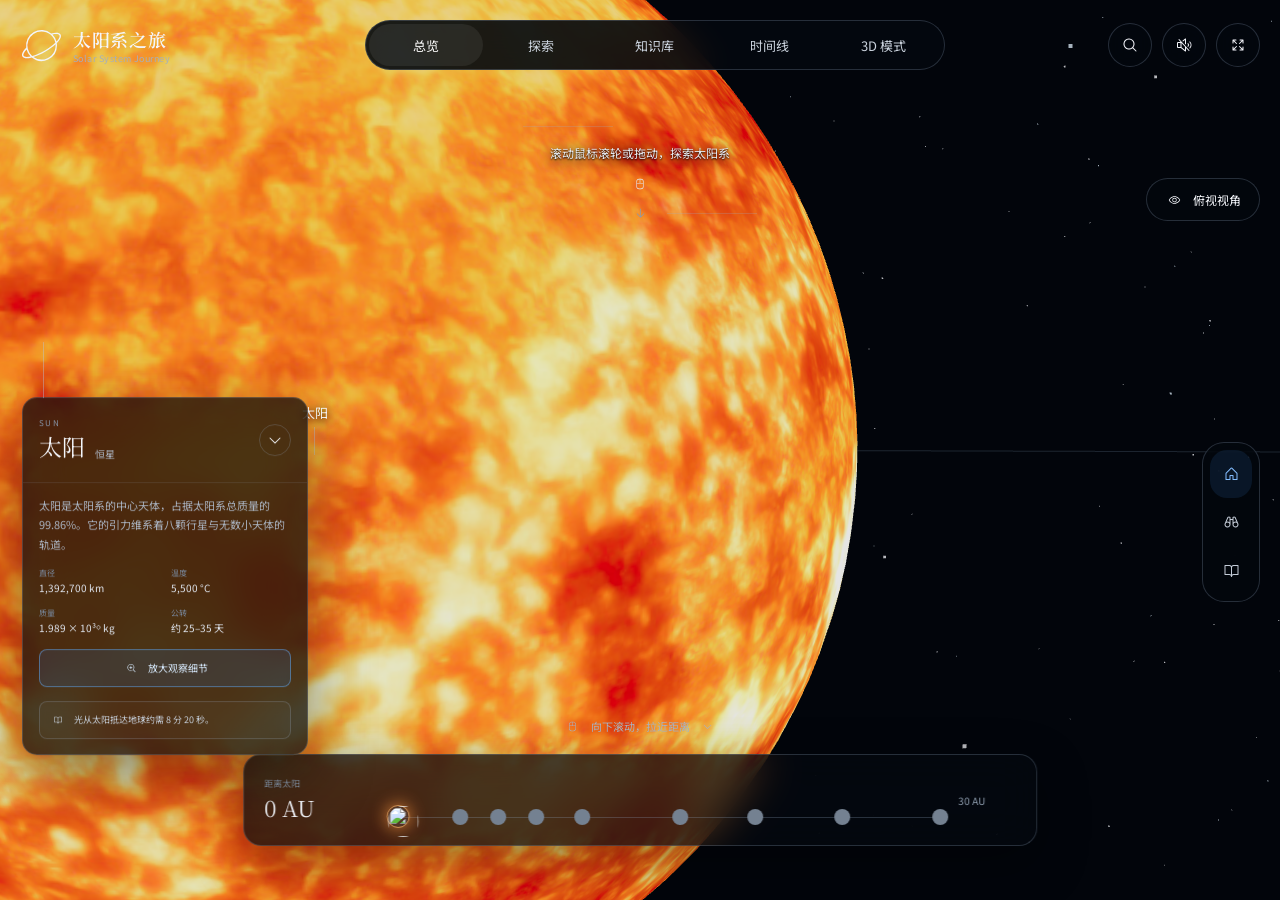
==== commit d76e8a64: "Publish centered distance marker" ====
--- a/index.html
+++ b/index.html
@@ -6,8 +6,8 @@
     <meta name="viewport" content="width=device-width, initial-scale=1.0" />
     <meta name="description" content="从太阳出发，按距离探索八颗行星的互动太阳系科普网站。" />
     <title>太阳系 · 八颗行星科普之旅</title>
-    <script type="module" crossorigin src="./assets/index-DpkLkXsc.js"></script>
-    <link rel="stylesheet" crossorigin href="./assets/index-BG0ECUWg.css">
+    <script type="module" crossorigin src="./assets/index-C3zcX1Vq.js"></script>
+    <link rel="stylesheet" crossorigin href="./assets/index-k0QwSeTm.css">
   </head>
   <body>
     <div id="root"></div>
--- a/assets/index-k0QwSeTm.css
+++ b/assets/index-k0QwSeTm.css
@@ -0,0 +1 @@
+@font-face{font-family:"Noto Serif SC";font-style:normal;font-display:swap;font-weight:400;src:url([data-uri]) format("woff2"),url([data-uri]) format("woff");unicode-range:U+1f1e9-1f1f5,U+1f1f7-1f1ff,U+1f21a,U+1f232,U+1f234-1f237,U+1f250-1f251,U+1f300,U+1f302-1f308,U+1f30a-1f311,U+1f315,U+1f319-1f320,U+1f324,U+1f327,U+1f32a,U+1f32c-1f32d,U+1f330-1f357,U+1f359-1f37e}@font-face{font-family:"Noto Serif SC";font-style:normal;font-display:swap;font-weight:400;src:url(./noto-serif-sc-5-400-normal-BIXwpHkp.woff2) format("woff2"),url(./noto-serif-sc-5-400-normal-DwUqlTBd.woff) format("woff");unicode-range:U+fee3,U+fef3,U+ff03-ff04,U+ff07,U+ff0a,U+ff17-ff19,U+ff1c-ff1d,U+ff20-ff3a,U+ff3c,U+ff3e-ff5b,U+ff5d,U+ff61-ff65,U+ff67-ff6a,U+ff6c,U+ff6f-ff78,U+ff7a-ff7d,U+ff80-ff84,U+ff86,U+ff89-ff8e,U+ff92,U+ff97-ff9b,U+ff9d-ff9f,U+ffe0-ffe4,U+ffe6,U+ffe9,U+ffeb,U+ffed,U+fffc,U+1f004,U+1f170-1f171,U+1f192-1f195,U+1f198-1f19a,U+1f1e6-1f1e8}@font-face{font-family:"Noto Serif SC";font-style:normal;font-display:swap;font-weight:400;src:url(./noto-serif-sc-6-400-normal-aJwSkO7R.woff2) format("woff2"),url(./noto-serif-sc-6-400-normal-Dsjp6y7V.woff) format("woff");unicode-range:U+f0a7,U+f0b2,U+f0b7,U+f0c9,U+f0d8,U+f0da,U+f0dc-f0dd,U+f0e0,U+f0e6,U+f0eb,U+f0fc,U+f101,U+f104-f105,U+f107,U+f10b,U+f11b,U+f14b,U+f18a,U+f193,U+f1d6-f1d7,U+f244,U+f27a,U+f296,U+f2ae,U+f471,U+f4b3,U+f610-f611,U+f880-f881,U+f8ec,U+f8f5,U+f8ff,U+f901,U+f90a,U+f92c-f92d,U+f934,U+f937,U+f941,U+f965,U+f967,U+f969,U+f96b,U+f96f,U+f974,U+f978-f979,U+f97e,U+f981,U+f98a,U+f98e,U+f997,U+f99c,U+f9b2,U+f9b5,U+f9ba,U+f9be,U+f9ca,U+f9d0-f9d1,U+f9dd,U+f9e0-f9e1,U+f9e4,U+f9f7,U+fa00-fa01,U+fa08,U+fa0a,U+fa11,U+fb01-fb02,U+fdfc,U+fe0e,U+fe30-fe31,U+fe33-fe44,U+fe49-fe52,U+fe54-fe57,U+fe59-fe66,U+fe68-fe6b,U+fe8e,U+fe92-fe93,U+feae,U+feb8,U+fecb-fecc,U+fee0}@font-face{font-family:"Noto Serif SC";font-style:normal;font-display:swap;font-weight:400;src:url(./noto-serif-sc-21-400-normal-BvvAjVin.woff2) format("woff2"),url(./noto-serif-sc-21-400-normal-CsJcvHJS.woff) format("woff");unicode-range:U+9f83,U+9f85-9f8d,U+9f90-9f91,U+9f94-9f96,U+9f98,U+9f9b-9f9c,U+9f9e,U+9fa0,U+9fa2,U+9ff0-9fff,U+a001,U+a007,U+a025,U+a046-a047,U+a057,U+a072,U+a078-a079,U+a083,U+a085,U+a100,U+a118,U+a132,U+a134,U+a1f4,U+a242,U+a4a6,U+a4aa,U+a4b0-a4b1,U+a4b3,U+a9c1-a9c2,U+ac00-ac01,U+ac04,U+ac08,U+ac10-ac11,U+ac13-ac16,U+ac19,U+ac1c-ac1d,U+ac24,U+ac70-ac71,U+ac74,U+ac77-ac78,U+ac80-ac81,U+ac83,U+ac8c,U+ac90,U+ac9f-aca0,U+aca8-aca9,U+acac,U+acb0,U+acbd,U+acc1,U+acc4,U+ace0-ace1,U+ace4,U+ace8,U+acf3,U+acf5,U+acfc-acfd,U+ad00,U+ad0c,U+ad11,U+ad1c,U+ad34,U+ad50,U+ad64,U+ad6c,U+ad70,U+ad74,U+ad7f,U+ad81,U+ad8c,U+adc0,U+adc8,U+addc,U+ade0,U+adf8-adf9,U+adfc,U+ae00,U+ae08-ae09,U+ae0b,U+ae30,U+ae34,U+ae38,U+ae40,U+ae4a,U+ae4c,U+ae54,U+ae68,U+aebc,U+aed8,U+af2c-af2d}@font-face{font-family:"Noto Serif SC";font-style:normal;font-display:swap;font-weight:400;src:url(./noto-serif-sc-22-400-normal-B2hQf9cX.woff2) format("woff2"),url(./noto-serif-sc-22-400-normal-l_4pKOIF.woff) format("woff");unicode-range:U+9e30-9e33,U+9e35-9e3b,U+9e3e,U+9e40-9e44,U+9e46-9e4e,U+9e51,U+9e53,U+9e55-9e58,U+9e5a-9e5c,U+9e5e-9e63,U+9e66-9e6e,U+9e71,U+9e73,U+9e75,U+9e78-9e79,U+9e7c-9e7e,U+9e82,U+9e86-9e88,U+9e8b-9e8c,U+9e90-9e91,U+9e93,U+9e95,U+9e97,U+9e9d,U+9ea4-9ea5,U+9ea9-9eaa,U+9eb4-9eb5,U+9eb8-9eba,U+9ebc-9ebf,U+9ec3,U+9ec9,U+9ecd,U+9ed0,U+9ed2-9ed3,U+9ed5-9ed6,U+9ed9,U+9edc-9edd,U+9edf-9ee0,U+9ee2,U+9ee5,U+9ee7-9eea,U+9eef,U+9ef1,U+9ef3-9ef4,U+9ef6,U+9ef9,U+9efb-9efc,U+9efe,U+9f0b,U+9f0d,U+9f10,U+9f14,U+9f17,U+9f19,U+9f22,U+9f29,U+9f2c,U+9f2f,U+9f31,U+9f37,U+9f39,U+9f3d-9f3e,U+9f41,U+9f4a-9f4b,U+9f51-9f52,U+9f61-9f63,U+9f66-9f67,U+9f80-9f81}@font-face{font-family:"Noto Serif SC";font-style:normal;font-display:swap;font-weight:400;src:url(./noto-serif-sc-23-400-normal-C5N4jcbj.woff2) format("woff2"),url(./noto-serif-sc-23-400-normal-BBC43Ijx.woff) format("woff");unicode-range:U+9c82-9c83,U+9c85-9c8c,U+9c8e-9c92,U+9c94-9c9b,U+9c9e-9ca3,U+9ca5-9ca7,U+9ca9,U+9cab,U+9cad-9cae,U+9cb1-9cb7,U+9cb9-9cbd,U+9cbf-9cc0,U+9cc3,U+9cc5-9cc7,U+9cc9-9cd1,U+9cd3-9cda,U+9cdc-9cdd,U+9cdf,U+9ce1-9ce3,U+9ce5,U+9ce9,U+9cee-9cef,U+9cf3-9cf4,U+9cf6,U+9cfc-9cfd,U+9d02,U+9d08-9d09,U+9d12,U+9d1b,U+9d1e,U+9d26,U+9d28,U+9d37,U+9d3b,U+9d3f,U+9d51,U+9d59,U+9d5c-9d5d,U+9d5f-9d61,U+9d6c,U+9d70,U+9d72,U+9d7a,U+9d7e,U+9d84,U+9d89,U+9d8f,U+9d92,U+9daf,U+9db4,U+9db8,U+9dbc,U+9dc4,U+9dc7,U+9dc9,U+9dd7,U+9ddf,U+9df2,U+9df9-9dfa,U+9e0a,U+9e11,U+9e1a,U+9e1e,U+9e20,U+9e22,U+9e28-9e2c,U+9e2e-9e2f}@font-face{font-family:"Noto Serif SC";font-style:normal;font-display:swap;font-weight:400;src:url(./noto-serif-sc-24-400-normal-CC7o6kkj.woff2) format("woff2"),url(./noto-serif-sc-24-400-normal-Z7AMHc6d.woff) format("woff");unicode-range:U+9a80,U+9a83,U+9a85,U+9a88-9a8a,U+9a8d-9a8e,U+9a90,U+9a92-9a93,U+9a95-9a96,U+9a98-9a99,U+9a9b-9aa2,U+9aa5,U+9aa7,U+9aaf-9ab1,U+9ab5-9ab6,U+9ab9-9aba,U+9ac0-9ac4,U+9ac8,U+9acb-9acc,U+9ace-9acf,U+9ad1-9ad2,U+9ad9,U+9adf,U+9ae1,U+9ae3,U+9aea-9aeb,U+9aed-9aef,U+9af4,U+9af9,U+9afb,U+9b03-9b04,U+9b06,U+9b08,U+9b0d,U+9b0f-9b10,U+9b13,U+9b18,U+9b1a,U+9b1f,U+9b22-9b23,U+9b25,U+9b27-9b28,U+9b2a,U+9b2f,U+9b31-9b32,U+9b3b,U+9b43,U+9b46-9b49,U+9b4d-9b4e,U+9b51,U+9b56,U+9b58,U+9b5a,U+9b5c,U+9b5f,U+9b61-9b62,U+9b6f,U+9b77,U+9b80,U+9b88,U+9b8b,U+9b8e,U+9b91,U+9b9f-9ba0,U+9ba8,U+9baa-9bab,U+9bad-9bae,U+9bb0-9bb1,U+9bb8,U+9bc9-9bca,U+9bd3,U+9bd6,U+9bdb,U+9be8,U+9bf0-9bf1,U+9c02,U+9c10,U+9c15,U+9c24,U+9c2d,U+9c32,U+9c39,U+9c3b,U+9c40,U+9c47-9c49,U+9c53,U+9c57,U+9c64,U+9c72,U+9c77-9c78,U+9c7b,U+9c7f-9c80}@font-face{font-family:"Noto Serif SC";font-style:normal;font-display:swap;font-weight:400;src:url(./noto-serif-sc-25-400-normal-urYRrGpo.woff2) format("woff2"),url(./noto-serif-sc-25-400-normal-DqZtiRuA.woff) format("woff");unicode-range:U+98dd,U+98e1-98e2,U+98e7-98ea,U+98ec,U+98ee-98ef,U+98f2,U+98f4,U+98fc-98fe,U+9903,U+9905,U+9908,U+990a,U+990c-990d,U+9913-9914,U+9918,U+991a-991b,U+991e,U+9921,U+9928,U+992c,U+992e,U+9935,U+9938-9939,U+993d-993e,U+9945,U+994b-994c,U+9951-9952,U+9954-9955,U+9957,U+995e,U+9963,U+9966-9969,U+996b-996c,U+996f,U+9974-9975,U+9977-9979,U+997d-997e,U+9980-9981,U+9983-9984,U+9987,U+998a-998b,U+998d-9991,U+9993-9995,U+9997-9998,U+99a5,U+99ab,U+99ad-99ae,U+99b1,U+99b3-99b4,U+99bc,U+99bf,U+99c1,U+99c3-99c6,U+99cc,U+99d0,U+99d2,U+99d5,U+99db,U+99dd,U+99e1,U+99ed,U+99f1,U+99ff,U+9a01,U+9a03-9a04,U+9a0e-9a0f,U+9a11-9a13,U+9a19,U+9a1b,U+9a28,U+9a2b,U+9a30,U+9a32,U+9a37,U+9a40,U+9a45,U+9a4a,U+9a4d-9a4e,U+9a52,U+9a55,U+9a57,U+9a5a-9a5b,U+9a5f,U+9a62,U+9a65,U+9a69,U+9a6b,U+9a6e,U+9a75,U+9a77-9a7a,U+9a7d}@font-face{font-family:"Noto Serif SC";font-style:normal;font-display:swap;font-weight:400;src:url(./noto-serif-sc-26-400-normal-B8BtoPl4.woff2) format("woff2"),url(./noto-serif-sc-26-400-normal-C3jxWSdP.woff) format("woff");unicode-range:U+975b-975c,U+9763,U+9765-9766,U+976c-976d,U+9773,U+9776,U+977a,U+977c,U+9784-9785,U+978e-978f,U+9791-9792,U+9794-9795,U+9798,U+979a,U+979e,U+97a3,U+97a5-97a6,U+97a8,U+97ab-97ac,U+97ae-97af,U+97b2,U+97b4,U+97c6,U+97cb-97cc,U+97d3,U+97d8,U+97dc,U+97e1,U+97ea-97eb,U+97ee,U+97fb,U+97fe-97ff,U+9801-9803,U+9805-9806,U+9808,U+980c,U+9810-9814,U+9817-9818,U+981e,U+9820-9821,U+9824,U+9828,U+982b-982d,U+9830,U+9834,U+9838-9839,U+983c,U+9846,U+984d-984f,U+9851-9852,U+9854-9855,U+9857-9858,U+985a-985b,U+9862-9863,U+9865,U+9867,U+986b,U+986f-9871,U+9877-9878,U+987c,U+9880,U+9883,U+9885,U+9889,U+988b-988f,U+9893-9895,U+9899-989b,U+989e-989f,U+98a1-98a2,U+98a5-98a7,U+98a9,U+98af,U+98b1,U+98b6,U+98ba,U+98be,U+98c3-98c4,U+98c6-98c8,U+98cf-98d6,U+98da-98db}@font-face{font-family:"Noto Serif SC";font-style:normal;font-display:swap;font-weight:400;src:url(./noto-serif-sc-27-400-normal-BlFuZuZa.woff2) format("woff2"),url(./noto-serif-sc-27-400-normal-CdldFnov.woff) format("woff");unicode-range:U+95c4-95ca,U+95cc-95cd,U+95d4-95d6,U+95d8,U+95e1-95e2,U+95e9,U+95f0-95f1,U+95f3,U+95f6,U+95fc,U+95fe-95ff,U+9602-9604,U+9606-960d,U+960f,U+9611-9613,U+9615-9617,U+9619-961b,U+961d,U+9621,U+9628,U+962f,U+963c-963e,U+9641-9642,U+9649,U+9654,U+965b-965f,U+9661,U+9663,U+9665,U+9667-9668,U+966c,U+9670,U+9672-9674,U+9678,U+967a,U+967d,U+9682,U+9685,U+9688,U+968a,U+968d-968e,U+9695,U+9697-9698,U+969e,U+96a0,U+96a3-96a4,U+96a8,U+96aa,U+96b0-96b1,U+96b3-96b4,U+96b7-96b9,U+96bb-96bd,U+96c9,U+96cb,U+96ce,U+96d1-96d2,U+96d6,U+96d9,U+96db-96dc,U+96de,U+96e0,U+96e3,U+96e9,U+96eb,U+96f0-96f2,U+96f9,U+96ff,U+9701-9702,U+9705,U+9708,U+970a,U+970e-970f,U+9711,U+9719,U+9727,U+972a,U+972d,U+9730,U+973d,U+9742,U+9744,U+9748-9749,U+9750-9751,U+975a}@font-face{font-family:"Noto Serif SC";font-style:normal;font-display:swap;font-weight:400;src:url(./noto-serif-sc-28-400-normal-CsdcIb7y.woff2) format("woff2"),url(./noto-serif-sc-28-400-normal-D8MomqZP.woff) format("woff");unicode-range:U+94f5,U+94f7,U+94f9,U+94fb-94fd,U+94ff,U+9503-9504,U+9506-9507,U+9509-950a,U+950d-950f,U+9511-9518,U+951a-9520,U+9522,U+9528-952d,U+9530-953a,U+953c-953f,U+9543-9546,U+9548-9550,U+9552-9555,U+9557-955b,U+955d-9568,U+956a-956d,U+9570-9574,U+9583,U+9586,U+9589,U+958e-958f,U+9591-9592,U+9594,U+9598-9599,U+959e-95a0,U+95a2-95a6,U+95a8-95b2,U+95b4,U+95b8-95c3}@font-face{font-family:"Noto Serif SC";font-style:normal;font-display:swap;font-weight:400;src:url(./noto-serif-sc-29-400-normal-iFCh_d1M.woff2) format("woff2"),url(./noto-serif-sc-29-400-normal-E_gwsKck.woff) format("woff");unicode-range:U+941c-942b,U+942d-942e,U+9432-9433,U+9435,U+9438,U+943a,U+943e,U+9444,U+944a,U+9451-9452,U+945a,U+9462-9463,U+9465,U+9470-9487,U+948a-9492,U+9494-9498,U+949a,U+949c-949d,U+94a1,U+94a3-94a4,U+94a8,U+94aa-94ad,U+94af,U+94b2,U+94b4-94ba,U+94bc-94c0,U+94c4,U+94c6-94db,U+94de-94ec,U+94ee-94f1,U+94f3}@font-face{font-family:"Noto Serif SC";font-style:normal;font-display:swap;font-weight:400;src:url(./noto-serif-sc-30-400-normal-DBxOSMUe.woff2) format("woff2"),url(./noto-serif-sc-30-400-normal-CiUIvAa-.woff) format("woff");unicode-range:U+92ec-92ed,U+92f0,U+92f3,U+92f8,U+92fc,U+9304,U+9306,U+9310,U+9312,U+9315,U+9318,U+931a,U+931e,U+9320-9322,U+9324,U+9326-9329,U+932b-932c,U+932f,U+9331-9332,U+9335-9336,U+933e,U+9340-9341,U+934a-9360,U+9362-9363,U+9365-936b,U+936e,U+9375,U+937e,U+9382,U+938a,U+938c,U+938f,U+9393-9394,U+9396-9397,U+939a,U+93a2,U+93a7,U+93ac-93cd,U+93d0-93d1,U+93d6-93d8,U+93de-93df,U+93e1-93e2,U+93e4,U+93f8,U+93fb,U+93fd,U+940e-941a}@font-face{font-family:"Noto Serif SC";font-style:normal;font-display:swap;font-weight:400;src:url(./noto-serif-sc-31-400-normal-BNlAXjnq.woff2) format("woff2"),url(./noto-serif-sc-31-400-normal-Ds7HVP0_.woff) format("woff");unicode-range:U+9163-9164,U+9169,U+9170,U+9172,U+9174,U+9179-917a,U+917d-917e,U+9182-9183,U+9185,U+918c-918d,U+9190-9191,U+919a,U+919c,U+91a1-91a4,U+91a8,U+91aa-91af,U+91b4-91b5,U+91b8,U+91ba,U+91be,U+91c0-91c1,U+91c6,U+91c8,U+91cb,U+91d0,U+91d2,U+91d7-91d8,U+91dd,U+91e3,U+91e6-91e7,U+91ed,U+91f0,U+91f5,U+91f9,U+9200,U+9205,U+9207-920a,U+920d-920e,U+9210,U+9214-9215,U+921c,U+921e,U+9221,U+9223-9227,U+9229-922a,U+922d,U+9234-9235,U+9237,U+9239-923a,U+923c-9240,U+9244-9246,U+9249,U+924e-924f,U+9251,U+9253,U+9257,U+925b,U+925e,U+9262,U+9264-9266,U+9268,U+926c,U+926f,U+9271,U+927b,U+927e,U+9280,U+9283,U+9285-928a,U+928e,U+9291,U+9293,U+9296,U+9298,U+929c-929d,U+92a8,U+92ab-92ae,U+92b3,U+92b6-92b7,U+92b9,U+92c1,U+92c5-92c6,U+92c8,U+92cc,U+92d0,U+92d2,U+92e4,U+92ea}@font-face{font-family:"Noto Serif SC";font-style:normal;font-display:swap;font-weight:400;src:url(./noto-serif-sc-32-400-normal-DZTJtEP7.woff2) format("woff2"),url(./noto-serif-sc-32-400-normal-BhBS8LpG.woff) format("woff");unicode-range:U+9004,U+900b,U+9011,U+9015-9016,U+901e,U+9021,U+9026,U+902d,U+902f,U+9031,U+9035-9036,U+9039-903a,U+9041,U+9044-9046,U+904a,U+904f-9052,U+9054-9055,U+9058-9059,U+905b-905e,U+9060-9062,U+9068-9069,U+906f,U+9072,U+9074,U+9076-907a,U+907c-907d,U+9081,U+9083,U+9085,U+9087-908b,U+908f,U+9095,U+9097,U+9099-909b,U+909d,U+90a0-90a1,U+90a8-90a9,U+90ac,U+90b0,U+90b2-90b4,U+90b6,U+90b8,U+90ba,U+90bd-90be,U+90c3-90c5,U+90c7-90c8,U+90cf-90d0,U+90d3,U+90d5,U+90d7,U+90da-90dc,U+90de,U+90e2,U+90e4,U+90e6-90e7,U+90ea-90eb,U+90ef,U+90f4-90f5,U+90f7,U+90fe-9100,U+9104,U+9109,U+910c,U+9112,U+9114-9115,U+9118,U+911c,U+911e,U+9120,U+9122-9123,U+9127,U+912d,U+912f-9132,U+9139-913a,U+9143,U+9146,U+9149-914a,U+914c,U+914e-9150,U+9154,U+9157,U+915a,U+915d-915e,U+9161-9162}@font-face{font-family:"Noto Serif SC";font-style:normal;font-display:swap;font-weight:400;src:url(./noto-serif-sc-33-400-normal-ro-aP1tv.woff2) format("woff2"),url(./noto-serif-sc-33-400-normal-30S7iB8Z.woff) format("woff");unicode-range:U+8e41-8e42,U+8e47,U+8e49-8e4b,U+8e50-8e53,U+8e59-8e5a,U+8e5f-8e60,U+8e64,U+8e69,U+8e6c,U+8e70,U+8e74,U+8e76,U+8e7a-8e7c,U+8e7f,U+8e84-8e85,U+8e87,U+8e89,U+8e8b,U+8e8d,U+8e8f-8e90,U+8e94,U+8e99,U+8e9c,U+8e9e,U+8eaa,U+8eac,U+8eb0,U+8eb6,U+8ec0,U+8ec6,U+8eca-8ece,U+8ed2,U+8eda,U+8edf,U+8ee2,U+8eeb,U+8ef8,U+8efb-8efe,U+8f03,U+8f09,U+8f0b,U+8f12-8f15,U+8f1b,U+8f1d,U+8f1f,U+8f29-8f2a,U+8f2f,U+8f36,U+8f38,U+8f3b,U+8f3e-8f3f,U+8f44-8f45,U+8f49,U+8f4d-8f4e,U+8f5f,U+8f6b,U+8f6d,U+8f71-8f73,U+8f75-8f76,U+8f78-8f7a,U+8f7c,U+8f7e,U+8f81-8f82,U+8f84,U+8f87,U+8f8a-8f8b,U+8f8d-8f8f,U+8f94-8f95,U+8f97-8f9a,U+8fa6,U+8fad-8faf,U+8fb2,U+8fb5-8fb7,U+8fba-8fbc,U+8fbf,U+8fc2,U+8fcb,U+8fcd,U+8fd3,U+8fd5,U+8fd7,U+8fda,U+8fe2-8fe5,U+8fe8-8fe9,U+8fee,U+8ff3-8ff4,U+8ff8,U+8ffa}@font-face{font-family:"Noto Serif SC";font-style:normal;font-display:swap;font-weight:400;src:url(./noto-serif-sc-34-400-normal-lXnKXz4Y.woff2) format("woff2"),url(./noto-serif-sc-34-400-normal-X5e8GmoB.woff) format("woff");unicode-range:U+8cbd,U+8cbf-8cc4,U+8cc7-8cc8,U+8cca,U+8ccd,U+8cd1,U+8cd3,U+8cdb-8cdc,U+8cde,U+8ce0,U+8ce2-8ce4,U+8ce6-8ce8,U+8cea,U+8ced,U+8cf4,U+8cf8,U+8cfa,U+8cfc-8cfd,U+8d04-8d05,U+8d07-8d08,U+8d0a,U+8d0d,U+8d0f,U+8d13-8d14,U+8d16,U+8d1b,U+8d20,U+8d30,U+8d32-8d33,U+8d36,U+8d3b,U+8d3d,U+8d40,U+8d42-8d43,U+8d45-8d46,U+8d48-8d4a,U+8d4d,U+8d51,U+8d53,U+8d55,U+8d59,U+8d5c-8d5d,U+8d5f,U+8d61,U+8d66-8d67,U+8d6a,U+8d6d,U+8d71,U+8d73,U+8d84,U+8d90-8d91,U+8d94-8d95,U+8d99,U+8da8,U+8daf,U+8db1,U+8db5,U+8db8,U+8dba,U+8dbc,U+8dbf,U+8dc2,U+8dc4,U+8dc6,U+8dcb,U+8dce-8dcf,U+8dd6-8dd7,U+8dda-8ddb,U+8dde,U+8de1,U+8de3-8de4,U+8de9,U+8deb-8dec,U+8df0-8df1,U+8df6-8dfd,U+8e05,U+8e07,U+8e09-8e0a,U+8e0c,U+8e0e,U+8e10,U+8e14,U+8e1d-8e1f,U+8e23,U+8e26,U+8e2b-8e31,U+8e34-8e35,U+8e39-8e3a,U+8e3d,U+8e40}@font-face{font-family:"Noto Serif SC";font-style:normal;font-display:swap;font-weight:400;src:url(./noto-serif-sc-35-400-normal-D50-WgO4.woff2) format("woff2"),url(./noto-serif-sc-35-400-normal-CtRl2GYh.woff) format("woff");unicode-range:U+8b80,U+8b83,U+8b8a,U+8b8c,U+8b90,U+8b93,U+8b99-8b9a,U+8ba0,U+8ba3,U+8ba5-8ba7,U+8baa-8bac,U+8bb4-8bb5,U+8bb7,U+8bb9,U+8bc2-8bc3,U+8bc5,U+8bcb-8bcc,U+8bce-8bd0,U+8bd2-8bd4,U+8bd6,U+8bd8-8bd9,U+8bdc,U+8bdf,U+8be3-8be4,U+8be7-8be9,U+8beb-8bec,U+8bee,U+8bf0,U+8bf2-8bf3,U+8bf6,U+8bf9,U+8bfc-8bfd,U+8bff-8c00,U+8c02,U+8c04,U+8c06-8c07,U+8c0c,U+8c0f,U+8c11-8c12,U+8c14-8c1b,U+8c1d-8c21,U+8c24-8c25,U+8c27,U+8c2a-8c2c,U+8c2e-8c30,U+8c32-8c36,U+8c3f,U+8c47-8c4c,U+8c4e-8c50,U+8c54-8c56,U+8c62,U+8c68,U+8c6c,U+8c73,U+8c78,U+8c7a,U+8c82,U+8c85,U+8c89-8c8a,U+8c8d-8c8e,U+8c90,U+8c93-8c94,U+8c98,U+8c9d-8c9e,U+8ca0-8ca2,U+8ca7-8cac,U+8caf-8cb0,U+8cb3-8cb4,U+8cb6-8cb9,U+8cbb-8cbc}@font-face{font-family:"Noto Serif SC";font-style:normal;font-display:swap;font-weight:400;src:url(./noto-serif-sc-36-400-normal-CDoEPDjR.woff2) format("woff2"),url(./noto-serif-sc-36-400-normal-BSDq5-pw.woff) format("woff");unicode-range:U+8a15-8a18,U+8a1a-8a1b,U+8a1d,U+8a1f,U+8a22-8a23,U+8a25,U+8a2b,U+8a2d,U+8a31,U+8a33-8a34,U+8a36-8a38,U+8a3a,U+8a3c,U+8a3e,U+8a40-8a41,U+8a46,U+8a48,U+8a50,U+8a52,U+8a54-8a55,U+8a58,U+8a5b,U+8a5d-8a63,U+8a66,U+8a69-8a6b,U+8a6d-8a6e,U+8a70,U+8a72-8a73,U+8a7a,U+8a85,U+8a87,U+8a8a,U+8a8c-8a8d,U+8a90-8a92,U+8a95,U+8a98,U+8aa0-8aa1,U+8aa3-8aa6,U+8aa8-8aa9,U+8aac-8aae,U+8ab0,U+8ab2,U+8ab8-8ab9,U+8abc,U+8abe-8abf,U+8ac7,U+8acf,U+8ad2,U+8ad6-8ad7,U+8adb-8adc,U+8adf,U+8ae1,U+8ae6-8ae8,U+8aeb,U+8aed-8aee,U+8af1,U+8af3-8af4,U+8af7-8af8,U+8afa,U+8afe,U+8b00-8b02,U+8b07,U+8b0a,U+8b0c,U+8b0e,U+8b10,U+8b17,U+8b19,U+8b1b,U+8b1d,U+8b20-8b21,U+8b26,U+8b28,U+8b2c,U+8b33,U+8b39,U+8b3e-8b3f,U+8b41,U+8b45,U+8b49,U+8b4c,U+8b4f,U+8b57-8b58,U+8b5a,U+8b5c,U+8b5e,U+8b60,U+8b6c,U+8b6f-8b70,U+8b72,U+8b74,U+8b77,U+8b7d}@font-face{font-family:"Noto Serif SC";font-style:normal;font-display:swap;font-weight:400;src:url(./noto-serif-sc-37-400-normal-B9EKfRYn.woff2) format("woff2"),url(./noto-serif-sc-37-400-normal-DcRgmOtj.woff) format("woff");unicode-range:U+8882,U+8884-8886,U+8888,U+888f,U+8892-8893,U+889b,U+88a2,U+88a4,U+88a6,U+88a8,U+88aa,U+88ae,U+88b1,U+88b4,U+88b7,U+88bc,U+88c0,U+88c6-88c9,U+88ce-88cf,U+88d1-88d3,U+88d8,U+88db-88dd,U+88df,U+88e1-88e3,U+88e5,U+88e8,U+88ec,U+88f0-88f1,U+88f3-88f4,U+88fc-88fe,U+8900,U+8902,U+8906-8907,U+8909-890c,U+8912-8915,U+8918-891b,U+8921,U+8925,U+892b,U+8930,U+8932,U+8934,U+8936,U+893b,U+893d,U+8941,U+894c,U+8955-8956,U+8959,U+895c,U+895e-8960,U+8966,U+896a,U+896c,U+896f-8970,U+8972,U+897b,U+897e,U+8980,U+8983,U+8985,U+8987-8988,U+898c,U+898f,U+8993,U+8997,U+899a,U+89a1,U+89a7,U+89a9-89aa,U+89b2-89b3,U+89b7,U+89c0,U+89c7,U+89ca-89cc,U+89ce-89d1,U+89d6,U+89da,U+89dc,U+89de,U+89e5,U+89e7,U+89eb,U+89ef,U+89f1,U+89f3-89f4,U+89f8,U+89ff,U+8a01-8a03,U+8a07-8a0a,U+8a0e-8a0f,U+8a13}@font-face{font-family:"Noto Serif SC";font-style:normal;font-display:swap;font-weight:400;src:url(./noto-serif-sc-38-400-normal-BDm8H2vf.woff2) format("woff2"),url(./noto-serif-sc-38-400-normal-D_OcrA_v.woff) format("woff");unicode-range:U+86f4,U+86f8-86f9,U+86fb,U+86fe,U+8703,U+8706-870a,U+870d,U+8711-8713,U+871a,U+871e,U+8722-8723,U+8725,U+8729,U+872e,U+8731,U+8734,U+8737,U+873a-873b,U+873e-8740,U+8742,U+8747-8748,U+8753,U+8755,U+8757-8758,U+875d,U+875f,U+8762-8766,U+8768,U+876e,U+8770,U+8772,U+8775,U+8778,U+877b-877e,U+8782,U+8785,U+8788,U+878b,U+8793,U+8797,U+879a,U+879e-87a0,U+87a2-87a3,U+87a8,U+87ab-87ad,U+87af,U+87b3,U+87b5,U+87bd,U+87c0,U+87c4,U+87c6,U+87ca-87cb,U+87d1-87d2,U+87db-87dc,U+87de,U+87e0,U+87e5,U+87ea,U+87ec,U+87ee,U+87f2-87f3,U+87fb,U+87fd-87fe,U+8802-8803,U+8805,U+880a-880b,U+880d,U+8813-8816,U+8819,U+881b,U+881f,U+8821,U+8823,U+8831-8832,U+8835-8836,U+8839,U+883b-883c,U+8844,U+8846,U+884a,U+884e,U+8852-8853,U+8855,U+8859,U+885b,U+885d-885e,U+8862,U+8864,U+8869-886a,U+886e-886f,U+8872,U+8879,U+887d-887f}@font-face{font-family:"Noto Serif SC";font-style:normal;font-display:swap;font-weight:400;src:url(./noto-serif-sc-39-400-normal-BTTMBvkG.woff2) format("woff2"),url(./noto-serif-sc-39-400-normal-70XhRHg9.woff) format("woff");unicode-range:U+8548,U+854e,U+8553,U+8556-8557,U+8559,U+855e,U+8561,U+8564-8565,U+8568-856a,U+856d,U+856f-8570,U+8572,U+8576,U+8579-857b,U+8580,U+8585-8586,U+8588,U+858a,U+858f,U+8591,U+8594,U+8599,U+859c,U+85a2,U+85a4,U+85a6,U+85a8-85a9,U+85ab-85ac,U+85ae,U+85b7-85b9,U+85be,U+85c1,U+85c7,U+85cd,U+85d0,U+85d3,U+85d5,U+85dc-85dd,U+85df-85e0,U+85e5-85e6,U+85e8-85ea,U+85f4,U+85f9,U+85fe-85ff,U+8602,U+8605-8607,U+860a-860b,U+8616,U+8618,U+861a,U+8627,U+8629,U+862d,U+8638,U+863c,U+863f,U+864d,U+864f,U+8652-8655,U+865b-865c,U+865f,U+8662,U+8667,U+866c,U+866e,U+8671,U+8675,U+867a-867c,U+867f,U+868b,U+868d,U+8693,U+869c-869d,U+86a1,U+86a3-86a4,U+86a7-86a9,U+86ac,U+86af-86b1,U+86b4-86b6,U+86ba,U+86c0,U+86c4,U+86c6,U+86c9-86ca,U+86cd-86d1,U+86d4,U+86d8,U+86de-86df,U+86e4,U+86e6,U+86e9,U+86ed,U+86ef-86f3}@font-face{font-family:"Noto Serif SC";font-style:normal;font-display:swap;font-weight:400;src:url(./noto-serif-sc-40-400-normal-DniK6eZV.woff2) format("woff2"),url(./noto-serif-sc-40-400-normal-hZ15KKUf.woff) format("woff");unicode-range:U+83c5,U+83c8-83c9,U+83cb,U+83d1,U+83d3-83d6,U+83d8,U+83db,U+83dd,U+83df,U+83e1,U+83e5,U+83ea-83eb,U+83f0,U+83f4,U+83f8-83f9,U+83fb,U+83fd,U+83ff,U+8401,U+8406,U+840a-840b,U+840f,U+8411,U+8418,U+841c,U+8420,U+8422-8424,U+8426,U+8429,U+842c,U+8438-8439,U+843b-843c,U+843f,U+8446-8447,U+8449,U+844e,U+8451-8452,U+8456,U+8459-845a,U+845c,U+8462,U+8466,U+846d,U+846f-8470,U+8473,U+8476-8478,U+847a,U+847d,U+8484-8485,U+8487,U+8489,U+848c,U+848e,U+8490,U+8493-8494,U+8497,U+849b,U+849e-849f,U+84a1,U+84a5,U+84a8,U+84af,U+84b4,U+84b9-84bf,U+84c1-84c2,U+84c5-84c7,U+84ca-84cb,U+84cd,U+84d0-84d1,U+84d3,U+84d6,U+84df-84e0,U+84e2-84e3,U+84e5-84e7,U+84ee,U+84f3,U+84f6,U+84fa,U+84fc,U+84ff-8500,U+850c,U+8511,U+8514-8515,U+8517-8518,U+851f,U+8523,U+8525-8526,U+8529,U+852b,U+852d,U+8532,U+8534-8535,U+8538-853a,U+853c,U+8543,U+8545}@font-face{font-family:"Noto Serif SC";font-style:normal;font-display:swap;font-weight:400;src:url(./noto-serif-sc-41-400-normal-DEw3vu6W.woff2) format("woff2"),url(./noto-serif-sc-41-400-normal-Bu7Um73u.woff) format("woff");unicode-range:U+82bc,U+82be,U+82c0-82c2,U+82c4-82c8,U+82ca-82cc,U+82ce,U+82d0,U+82d2-82d3,U+82d5-82d6,U+82d8-82d9,U+82dc-82de,U+82e0-82e4,U+82e7,U+82e9-82eb,U+82ed-82ee,U+82f3-82f4,U+82f7-82f8,U+82fa-8301,U+8306-8308,U+830c-830d,U+830f,U+8311,U+8313-8315,U+8318,U+831a-831b,U+831d,U+8324,U+8327,U+832a,U+832c-832d,U+832f,U+8331-8334,U+833a-833c,U+8340,U+8343-8345,U+8347-8348,U+834a,U+834c,U+834f,U+8351,U+8356,U+8358-835c,U+835e,U+8360,U+8364-8366,U+8368-836a,U+836c-836e,U+8373,U+8378,U+837b-837d,U+837f-8380,U+8382,U+8388,U+838a-838b,U+8392,U+8394,U+8396,U+8398-8399,U+839b-839c,U+83a0,U+83a2-83a3,U+83a8-83aa,U+83ae-83b0,U+83b3-83b4,U+83b6,U+83b8,U+83ba,U+83bc-83bd,U+83bf-83c0,U+83c2}@font-face{font-family:"Noto Serif SC";font-style:normal;font-display:swap;font-weight:400;src:url(./noto-serif-sc-42-400-normal-DMZsbdat.woff2) format("woff2"),url(./noto-serif-sc-42-400-normal-CRN0v8XY.woff) format("woff");unicode-range:U+8166-8169,U+816b,U+816d,U+8171,U+8173-8174,U+8178,U+817c-817d,U+8182,U+8188,U+8191,U+8198-819b,U+81a0,U+81a3,U+81a5-81a6,U+81a9,U+81b6,U+81ba-81bb,U+81bd,U+81bf,U+81c1,U+81c3,U+81c6,U+81c9-81ca,U+81cc-81cd,U+81d1,U+81d3-81d4,U+81d8,U+81db-81dc,U+81de-81df,U+81e5,U+81e7-81e9,U+81eb-81ec,U+81ee-81ef,U+81f5,U+81f8,U+81fa,U+81fc,U+81fe,U+8200-8202,U+8204,U+8208-820a,U+820e-8210,U+8216-8218,U+821b-821c,U+8221-8224,U+8226-8228,U+822b,U+822d,U+822f,U+8232-8234,U+8237-8238,U+823a-823b,U+823e,U+8244,U+8249,U+824b,U+824f,U+8259-825a,U+825f,U+8266,U+8268,U+826e,U+8271,U+8276-8279,U+827d,U+827f,U+8283-8284,U+8288-828a,U+828d-8291,U+8293-8294,U+8296-8298,U+829f-82a1,U+82a3-82a4,U+82a7-82ab,U+82ae,U+82b0,U+82b2,U+82b4-82b6}@font-face{font-family:"Noto Serif SC";font-style:normal;font-display:swap;font-weight:400;src:url(./noto-serif-sc-43-400-normal-Dz-cBIW-.woff2) format("woff2"),url(./noto-serif-sc-43-400-normal-BjK_nmU_.woff) format("woff");unicode-range:U+8016,U+8018-8019,U+801c,U+801e,U+8026-802a,U+8031,U+8034-8035,U+8037,U+8043,U+804b,U+804d,U+8052,U+8056,U+8059,U+805e,U+8061,U+8068-8069,U+806e-8074,U+8076-8078,U+807c-8080,U+8082,U+8084-8085,U+8088,U+808f,U+8093,U+809c,U+809f,U+80ab,U+80ad-80ae,U+80b1,U+80b6-80b8,U+80bc-80bd,U+80c2,U+80c4,U+80ca,U+80cd,U+80d1,U+80d4,U+80d7,U+80d9-80db,U+80dd,U+80e0,U+80e4-80e5,U+80e7-80ed,U+80ef-80f1,U+80f3-80f4,U+80fc,U+8101,U+8104-8105,U+8107-8108,U+810c-810e,U+8112-8115,U+8117-8119,U+811b-811f,U+8121-8130,U+8132-8134,U+8137,U+8139,U+813f-8140,U+8142,U+8146,U+8148,U+814d-814e,U+8151,U+8153,U+8158-815a,U+815e,U+8160}@font-face{font-family:"Noto Serif SC";font-style:normal;font-display:swap;font-weight:400;src:url(./noto-serif-sc-44-400-normal-DUwp9LUQ.woff2) format("woff2"),url(./noto-serif-sc-44-400-normal-C0HLb_f4.woff) format("woff");unicode-range:U+7ef0-7ef2,U+7ef6,U+7efa-7efb,U+7efe,U+7f01-7f04,U+7f08,U+7f0a-7f12,U+7f17,U+7f19,U+7f1b-7f1c,U+7f1f,U+7f21-7f23,U+7f25-7f28,U+7f2a-7f33,U+7f35-7f37,U+7f3d,U+7f42,U+7f44-7f45,U+7f4c-7f4d,U+7f52,U+7f54,U+7f58-7f59,U+7f5d,U+7f5f-7f61,U+7f63,U+7f65,U+7f68,U+7f70-7f71,U+7f73-7f75,U+7f77,U+7f79,U+7f7d-7f7e,U+7f85-7f86,U+7f88-7f89,U+7f8b-7f8c,U+7f90-7f91,U+7f94-7f96,U+7f98-7f9b,U+7f9d,U+7f9f,U+7fa3,U+7fa7-7fa9,U+7fac-7fb2,U+7fb4,U+7fb6,U+7fb8,U+7fbc,U+7fbf-7fc0,U+7fc3,U+7fca,U+7fcc,U+7fce,U+7fd2,U+7fd5,U+7fd9-7fdb,U+7fdf,U+7fe3,U+7fe5-7fe7,U+7fe9,U+7feb-7fec,U+7fee-7fef,U+7ff1,U+7ff3-7ff4,U+7ff9-7ffa,U+7ffe,U+8004,U+8006,U+800b,U+800e,U+8011-8012,U+8014}@font-face{font-family:"Noto Serif SC";font-style:normal;font-display:swap;font-weight:400;src:url(./noto-serif-sc-45-400-normal-BRhDcXQG.woff2) format("woff2"),url(./noto-serif-sc-45-400-normal-DPJVEDCY.woff) format("woff");unicode-range:U+7dd2,U+7dd4,U+7dd6-7dd8,U+7dda-7de0,U+7de2-7de6,U+7de8-7ded,U+7def,U+7df1-7df5,U+7df7,U+7df9,U+7dfb-7dfc,U+7dfe-7e02,U+7e04,U+7e08-7e0b,U+7e12,U+7e1b,U+7e1e,U+7e20,U+7e22-7e23,U+7e26,U+7e29,U+7e2b,U+7e2e-7e2f,U+7e31,U+7e37,U+7e39-7e3e,U+7e40,U+7e43-7e44,U+7e46-7e47,U+7e4a-7e4b,U+7e4d-7e4e,U+7e51,U+7e54-7e56,U+7e58-7e5b,U+7e5d-7e5e,U+7e61,U+7e66-7e67,U+7e69-7e6b,U+7e6d,U+7e70,U+7e73,U+7e77,U+7e79,U+7e7b-7e7d,U+7e81-7e82,U+7e8c-7e8d,U+7e8f,U+7e92-7e94,U+7e96,U+7e98,U+7e9a-7e9c,U+7e9e-7e9f,U+7ea1,U+7ea3,U+7ea5,U+7ea8-7ea9,U+7eab,U+7ead-7eae,U+7eb0,U+7ebb,U+7ebe,U+7ec0-7ec2,U+7ec9,U+7ecb-7ecc,U+7ed0,U+7ed4,U+7ed7,U+7edb,U+7ee0-7ee2,U+7ee5-7ee6,U+7ee8,U+7eeb}@font-face{font-family:"Noto Serif SC";font-style:normal;font-display:swap;font-weight:400;src:url(./noto-serif-sc-46-400-normal-CgOovutC.woff2) format("woff2"),url(./noto-serif-sc-46-400-normal-BaSP7CWa.woff) format("woff");unicode-range:U+7ce8,U+7cec,U+7cf0,U+7cf5-7cf9,U+7cfc,U+7cfe,U+7d00,U+7d04-7d0b,U+7d0d,U+7d10-7d14,U+7d17-7d19,U+7d1b-7d1f,U+7d21,U+7d24-7d26,U+7d28-7d2a,U+7d2c-7d2e,U+7d30-7d31,U+7d33,U+7d35-7d36,U+7d38-7d3a,U+7d40,U+7d42-7d44,U+7d46,U+7d4b-7d4c,U+7d4f,U+7d51,U+7d54-7d56,U+7d58,U+7d5b-7d5c,U+7d5e,U+7d61-7d63,U+7d66,U+7d68,U+7d6a-7d6c,U+7d6f,U+7d71-7d73,U+7d75-7d77,U+7d79-7d7a,U+7d7e,U+7d81,U+7d84-7d8b,U+7d8d,U+7d8f,U+7d91,U+7d94,U+7d96,U+7d98-7d9a,U+7d9c-7da0,U+7da2,U+7da6,U+7daa-7db1,U+7db4-7db8,U+7dba-7dbf,U+7dc1,U+7dc4,U+7dc7-7dc8,U+7dca-7dcd,U+7dcf,U+7dd1}@font-face{font-family:"Noto Serif SC";font-style:normal;font-display:swap;font-weight:400;src:url(./noto-serif-sc-47-400-normal-Y8xPWDwK.woff2) format("woff2"),url(./noto-serif-sc-47-400-normal-BuMBOwIP.woff) format("woff");unicode-range:U+7bd3-7bd4,U+7bd9-7bda,U+7bdd,U+7be0-7be1,U+7be4-7be6,U+7be9-7bea,U+7bef,U+7bf4,U+7bf6,U+7bfc,U+7bfe,U+7c01,U+7c03,U+7c07-7c08,U+7c0a-7c0d,U+7c0f,U+7c11,U+7c15-7c16,U+7c19,U+7c1e-7c21,U+7c23-7c24,U+7c26,U+7c28-7c33,U+7c35,U+7c37-7c3b,U+7c3d-7c3e,U+7c40-7c41,U+7c43,U+7c47-7c48,U+7c4c,U+7c50,U+7c53-7c54,U+7c59,U+7c5f-7c60,U+7c63-7c65,U+7c6c,U+7c6e,U+7c72,U+7c74,U+7c79-7c7a,U+7c7c,U+7c81-7c82,U+7c84-7c85,U+7c88,U+7c8a-7c91,U+7c93-7c96,U+7c99,U+7c9b-7c9e,U+7ca0-7ca2,U+7ca6-7ca9,U+7cac,U+7caf-7cb3,U+7cb5-7cb7,U+7cba-7cbd,U+7cbf-7cc2,U+7cc5,U+7cc7-7cc9,U+7ccc-7ccd,U+7cd7,U+7cdc,U+7cde,U+7ce0,U+7ce4-7ce5,U+7ce7}@font-face{font-family:"Noto Serif SC";font-style:normal;font-display:swap;font-weight:400;src:url(./noto-serif-sc-48-400-normal-rSxdmibZ.woff2) format("woff2"),url(./noto-serif-sc-48-400-normal-DdG3Pof0.woff) format("woff");unicode-range:U+7ae6,U+7af4-7af7,U+7afa-7afb,U+7afd-7b0a,U+7b0c,U+7b0e-7b0f,U+7b13,U+7b15-7b16,U+7b18-7b19,U+7b1e-7b20,U+7b22-7b25,U+7b29-7b2b,U+7b2d-7b2e,U+7b30-7b3b,U+7b3e-7b3f,U+7b41-7b42,U+7b44-7b47,U+7b4a,U+7b4c-7b50,U+7b58,U+7b5a,U+7b5c,U+7b60,U+7b66-7b67,U+7b69,U+7b6c-7b6f,U+7b72-7b76,U+7b7b-7b7d,U+7b7f,U+7b82,U+7b85,U+7b87,U+7b8b-7b96,U+7b98-7b99,U+7b9b-7b9f,U+7ba2-7ba4,U+7ba6-7bac,U+7bae-7bb0,U+7bb4,U+7bb7-7bb9,U+7bbb,U+7bc0-7bc1,U+7bc3-7bc4,U+7bc6,U+7bc8-7bcc,U+7bd1}@font-face{font-family:"Noto Serif SC";font-style:normal;font-display:swap;font-weight:400;src:url(./noto-serif-sc-49-400-normal-BIAppCzz.woff2) format("woff2"),url(./noto-serif-sc-49-400-normal-C-jX5MVR.woff) format("woff");unicode-range:U+798b-798e,U+7992,U+7994-7995,U+7997-7998,U+799a-799c,U+799f,U+79a3-79a6,U+79a8-79ac,U+79ae-79b1,U+79b3-79b5,U+79b8,U+79ba,U+79bf,U+79c2,U+79c6,U+79c8,U+79cf,U+79d5-79d6,U+79dd-79de,U+79e3,U+79e7-79e8,U+79eb,U+79ed,U+79f4,U+79f7-79f8,U+79fa,U+79fe,U+7a02-7a03,U+7a05,U+7a0a,U+7a14,U+7a17,U+7a19,U+7a1c,U+7a1e-7a1f,U+7a23,U+7a25-7a26,U+7a2c,U+7a2e,U+7a30-7a32,U+7a36-7a37,U+7a39,U+7a3c,U+7a40,U+7a42,U+7a47,U+7a49,U+7a4c-7a4f,U+7a51,U+7a55,U+7a5b,U+7a5d-7a5e,U+7a62-7a63,U+7a66,U+7a68-7a69,U+7a6b,U+7a70,U+7a78,U+7a80,U+7a85-7a88,U+7a8a,U+7a90,U+7a93-7a96,U+7a98,U+7a9b-7a9c,U+7a9e,U+7aa0-7aa1,U+7aa3,U+7aa8-7aaa,U+7aac-7ab0,U+7ab3,U+7ab8,U+7aba,U+7abd-7abf,U+7ac4-7ac5,U+7ac7-7ac8,U+7aca,U+7ad1-7ad2,U+7ada-7add,U+7ae1,U+7ae4}@font-face{font-family:"Noto Serif SC";font-style:normal;font-display:swap;font-weight:400;src:url(./noto-serif-sc-50-400-normal-BcMa-5Ok.woff2) format("woff2"),url(./noto-serif-sc-50-400-normal-D784wnOL.woff) format("woff");unicode-range:U+784c,U+784e-7854,U+7856-7857,U+7859-785a,U+7865,U+7869-786a,U+786d,U+786f,U+7876-7877,U+787c,U+787e-787f,U+7881,U+7887-7889,U+7893-7894,U+7898-789e,U+78a1,U+78a3,U+78a5,U+78a9,U+78ad,U+78b2,U+78b4,U+78b6,U+78b9-78ba,U+78bc,U+78bf,U+78c3,U+78c9,U+78cb,U+78d0-78d2,U+78d4,U+78d9-78da,U+78dc,U+78de,U+78e1,U+78e5-78e6,U+78ea,U+78ec,U+78ef,U+78f1-78f2,U+78f4,U+78fa-78fb,U+78fe,U+7901-7902,U+7905,U+7907,U+7909,U+790b-790c,U+790e,U+7910,U+7913,U+7919-791b,U+791e-791f,U+7921,U+7924,U+7926,U+792a-792b,U+7934,U+7936,U+7939,U+793b,U+793d,U+7940,U+7942-7943,U+7945-7947,U+7949-794a,U+794c,U+794e-7951,U+7953-7955,U+7957-795a,U+795c,U+795f-7960,U+7962,U+7964,U+7966-7967,U+7969,U+796b,U+796f,U+7972,U+7974,U+7979,U+797b-797c,U+797e-7980,U+7982,U+7986-7987,U+7989-798a}@font-face{font-family:"Noto Serif SC";font-style:normal;font-display:swap;font-weight:400;src:url(./noto-serif-sc-51-400-normal-anKsqyMJ.woff2) format("woff2"),url(./noto-serif-sc-51-400-normal-BLy2L3_T.woff) format("woff");unicode-range:U+7722,U+7726,U+7728,U+772b-7730,U+7732-7736,U+7739-773a,U+773d-773f,U+7743,U+7746-7747,U+774c-774f,U+7751-7752,U+7758-775a,U+775c-775e,U+7762,U+7765-7766,U+7768-776a,U+776c-776d,U+7771-7772,U+777a,U+777c-777e,U+7780,U+7785,U+7787,U+778b-778d,U+778f-7791,U+7793,U+779e-77a0,U+77a2,U+77a5,U+77ad,U+77af,U+77b4-77b7,U+77bd-77c0,U+77c2,U+77c5,U+77c7,U+77cd,U+77d6-77d7,U+77d9-77da,U+77dd-77de,U+77e7,U+77ea,U+77ec,U+77ef,U+77f8,U+77fb,U+77fd-77fe,U+7800,U+7803,U+7806,U+7809,U+780f-7812,U+7815,U+7817-7818,U+781a-781f,U+7821-7823,U+7825-7827,U+7829,U+782b-7830,U+7832-7833,U+7835,U+7837,U+7839-783c,U+783e,U+7841-7844,U+7847-7849,U+784b}@font-face{font-family:"Noto Serif SC";font-style:normal;font-display:swap;font-weight:400;src:url(./noto-serif-sc-52-400-normal-CjiYC-tQ.woff2) format("woff2"),url(./noto-serif-sc-52-400-normal-lztEZyRw.woff) format("woff");unicode-range:U+7613-7619,U+761b-761d,U+761f-7622,U+7625,U+7627-762a,U+762e-7630,U+7632-7635,U+7638-763a,U+763c-763d,U+763f-7640,U+7642-7643,U+7647-7648,U+764d-764e,U+7652,U+7654,U+7658,U+765a,U+765c,U+765e-765f,U+7661-7663,U+7665,U+7669,U+766c,U+766e-766f,U+7671-7673,U+7675-7676,U+7678-767a,U+767f,U+7681,U+7683,U+7688,U+768a-768c,U+768e,U+7690-7692,U+7695,U+7698,U+769a-769b,U+769d-76a0,U+76a2,U+76a4-76a7,U+76ab-76ac,U+76af-76b0,U+76b2,U+76b4-76b5,U+76ba-76bb,U+76bf,U+76c2-76c3,U+76c5,U+76c9,U+76cc-76ce,U+76dc-76de,U+76e1-76ea,U+76f1,U+76f9-76fb,U+76fd,U+76ff-7700,U+7703-7704,U+7707-7708,U+770c-770f,U+7712,U+7714,U+7716,U+7719-771b,U+771e,U+7721}@font-face{font-family:"Noto Serif SC";font-style:normal;font-display:swap;font-weight:400;src:url(./noto-serif-sc-53-400-normal-BP_qq_T5.woff2) format("woff2"),url(./noto-serif-sc-53-400-normal-DO953Rpl.woff) format("woff");unicode-range:U+750d,U+750f,U+7511,U+7513,U+7515,U+7517,U+7519,U+7521-7527,U+752a,U+752c-752d,U+752f,U+7534,U+7536,U+753a,U+753e,U+7540,U+7544,U+7547-754b,U+754d-754e,U+7550-7553,U+7556-7557,U+755a-755b,U+755d-755e,U+7560,U+7562,U+7564,U+7566-7568,U+756b-756c,U+756f-7573,U+7575,U+7579-757c,U+757e-757f,U+7581-7584,U+7587,U+7589-758e,U+7590,U+7592,U+7594,U+7596,U+7599-759a,U+759d,U+759f-75a0,U+75a3,U+75a5,U+75a8,U+75ac-75ad,U+75b0-75b1,U+75b3-75b5,U+75b8,U+75bd,U+75c1-75c4,U+75c8-75ca,U+75cc-75cd,U+75d4,U+75d6,U+75d9,U+75de,U+75e0,U+75e2-75e4,U+75e6-75ea,U+75f1-75f3,U+75f7,U+75f9-75fa,U+75fc,U+75fe-7601,U+7603,U+7605-7606,U+7608-760e,U+7610-7612}@font-face{font-family:"Noto Serif SC";font-style:normal;font-display:swap;font-weight:400;src:url(./noto-serif-sc-54-400-normal-C1dgqgZv.woff2) format("woff2"),url(./noto-serif-sc-54-400-normal-C18oTYv7.woff) format("woff");unicode-range:U+73f0,U+73f2,U+73f4-73f5,U+73f7,U+73f9-73fa,U+73fc-73fd,U+73ff-7402,U+7404,U+7407-7408,U+740a-740f,U+7418,U+741a-741c,U+741e,U+7424-7425,U+7428-7429,U+742c-7430,U+7432,U+7435-7436,U+7438-743b,U+743e-7441,U+7443-7446,U+7448,U+744a-744b,U+7452,U+7457,U+745b,U+745d,U+7460,U+7462-7465,U+7467-746a,U+746d,U+746f,U+7471,U+7473-7474,U+7477,U+747a,U+747e,U+7481-7482,U+7484,U+7486,U+7488-748b,U+748e-748f,U+7493,U+7498,U+749a,U+749c-74a0,U+74a3,U+74a6,U+74a9-74aa,U+74ae,U+74b0-74b2,U+74b6,U+74b8-74ba,U+74bd,U+74bf,U+74c1,U+74c3,U+74c5,U+74c8,U+74ca,U+74cc,U+74cf,U+74d1-74d2,U+74d4-74d5,U+74d8-74db,U+74de-74e0,U+74e2,U+74e4-74e5,U+74e7-74e9,U+74ee-74ef,U+74f4,U+74ff,U+7501,U+7503,U+7505,U+7508}@font-face{font-family:"Noto Serif SC";font-style:normal;font-display:swap;font-weight:400;src:url(./noto-serif-sc-55-400-normal-Con8n9VN.woff2) format("woff2"),url(./noto-serif-sc-55-400-normal-DKkeRAKX.woff) format("woff");unicode-range:U+72e6,U+72e8,U+72ef-72f0,U+72f2-72f4,U+72f6-72f7,U+72f9-72fb,U+72fd,U+7300-7304,U+7307,U+730a-730c,U+7313-7317,U+731d-7322,U+7327,U+7329,U+732c-732d,U+7330-7331,U+7333,U+7335-7337,U+7339,U+733d-733e,U+7340,U+7342,U+7344-7345,U+734a,U+734d-7350,U+7352,U+7355,U+7357,U+7359,U+735f-7360,U+7362-7363,U+7365,U+7368,U+736c-736d,U+736f-7370,U+7372,U+7374-7376,U+7378,U+737a-737b,U+737d-737e,U+7382-7383,U+7386,U+7388,U+738a,U+738c-7393,U+7395,U+7397-739a,U+739c,U+739e,U+73a0-73a3,U+73a5-73a8,U+73aa,U+73ad,U+73b1,U+73b3,U+73b6-73b7,U+73b9,U+73c2,U+73c5-73c9,U+73cc,U+73ce-73d0,U+73d2,U+73d6,U+73d9,U+73db-73de,U+73e3,U+73e5-73ea,U+73ee-73ef}@font-face{font-family:"Noto Serif SC";font-style:normal;font-display:swap;font-weight:400;src:url(./noto-serif-sc-56-400-normal-CxMzOEA6.woff2) format("woff2"),url(./noto-serif-sc-56-400-normal-xNC0ATxX.woff) format("woff");unicode-range:U+71a8,U+71af,U+71b1-71bc,U+71be,U+71c1-71c2,U+71c4,U+71c8-71cb,U+71ce-71d0,U+71d2,U+71d4,U+71d9-71da,U+71dc,U+71df-71e0,U+71e6-71e8,U+71ea,U+71ed-71ee,U+71f4,U+71f6,U+71f9,U+71fb-71fc,U+71ff-7200,U+7207,U+720c-720d,U+7210,U+7216,U+721a-721e,U+7223,U+7228,U+722b,U+722d-722e,U+7230,U+7232,U+723a-723c,U+723e-7242,U+7246,U+724b,U+724d-724e,U+7252,U+7256,U+7258,U+725a,U+725c-725d,U+7260,U+7264-7266,U+726a,U+726c,U+726e-726f,U+7271,U+7273-7274,U+7278,U+727b,U+727d-727e,U+7281-7282,U+7284,U+7287,U+728a,U+728d,U+728f,U+7292,U+729b,U+729f-72a0,U+72a7,U+72ad-72ae,U+72b0-72b5,U+72b7-72b8,U+72ba-72be,U+72c0-72c1,U+72c3,U+72c5-72c6,U+72c8,U+72cc-72ce,U+72d2,U+72d6,U+72db,U+72dd-72df,U+72e1,U+72e5}@font-face{font-family:"Noto Serif SC";font-style:normal;font-display:swap;font-weight:400;src:url(./noto-serif-sc-57-400-normal-BHu0aY_e.woff2) format("woff2"),url(./noto-serif-sc-57-400-normal-k2O_xBfU.woff) format("woff");unicode-range:U+700b,U+700d,U+7015,U+7018,U+701b,U+701d-701f,U+7023,U+7026-7028,U+702c,U+702e-7030,U+7035,U+7037,U+7039-703a,U+703c-703e,U+7044,U+7049-704b,U+704f,U+7051,U+7058,U+705a,U+705c-705e,U+7061,U+7064,U+7066,U+706c,U+707d,U+7080-7081,U+7085-7086,U+708a,U+708f,U+7091,U+7094-7095,U+7098-7099,U+709c-709d,U+709f,U+70a4,U+70a9-70aa,U+70af-70b2,U+70b4-70b7,U+70bb,U+70c0,U+70c3,U+70c7,U+70cb,U+70ce-70cf,U+70d4,U+70d9-70da,U+70dc-70dd,U+70e0,U+70e9,U+70ec,U+70f7,U+70fa,U+70fd,U+70ff,U+7104,U+7108-7109,U+710c,U+7110,U+7113-7114,U+7116-7118,U+711c,U+711e,U+7120,U+712e-712f,U+7131,U+713c,U+7142,U+7144-7147,U+7149-714b,U+7150,U+7152,U+7155-7156,U+7159-715a,U+715c,U+7161,U+7165-7166,U+7168-7169,U+716d,U+7173-7174,U+7176,U+7178,U+717a,U+717d,U+717f-7180,U+7184,U+7186-7188,U+7192,U+7198,U+719c,U+71a0,U+71a4-71a5}@font-face{font-family:"Noto Serif SC";font-style:normal;font-display:swap;font-weight:400;src:url(./noto-serif-sc-58-400-normal-mgkvnvrS.woff2) format("woff2"),url(./noto-serif-sc-58-400-normal-DV8SYRTb.woff) format("woff");unicode-range:U+6ed9,U+6edb,U+6edd,U+6edf-6ee0,U+6ee2,U+6ee6,U+6eea,U+6eec,U+6eee-6eef,U+6ef2-6ef3,U+6ef7-6efa,U+6efe,U+6f01,U+6f03,U+6f08-6f09,U+6f15-6f16,U+6f19,U+6f22-6f25,U+6f28-6f2a,U+6f2c-6f2d,U+6f2f,U+6f32,U+6f36-6f38,U+6f3f,U+6f43-6f46,U+6f48,U+6f4b,U+6f4e-6f4f,U+6f51,U+6f54-6f57,U+6f59-6f5b,U+6f5e-6f5f,U+6f61,U+6f64-6f67,U+6f69-6f6c,U+6f6f-6f72,U+6f74-6f76,U+6f78-6f7e,U+6f80-6f83,U+6f86,U+6f89,U+6f8b-6f8d,U+6f90,U+6f92,U+6f94,U+6f97-6f98,U+6f9b,U+6fa3-6fa5,U+6fa7,U+6faa,U+6faf,U+6fb1,U+6fb4,U+6fb6,U+6fb9,U+6fc1-6fcb,U+6fd1-6fd3,U+6fd5,U+6fdb,U+6fde-6fe1,U+6fe4,U+6fe9,U+6feb-6fec,U+6fee-6ff1,U+6ffa,U+6ffe,U+7005-7006,U+7009}@font-face{font-family:"Noto Serif SC";font-style:normal;font-display:swap;font-weight:400;src:url(./noto-serif-sc-59-400-normal-BoB3q3D2.woff2) format("woff2"),url(./noto-serif-sc-59-400-normal-YlIsyXeh.woff) format("woff");unicode-range:U+6dc3,U+6dc5-6dc6,U+6dc9,U+6dcc,U+6dcf,U+6dd2-6dd3,U+6dd6,U+6dd9-6dde,U+6de0,U+6de4,U+6de6,U+6de8-6dea,U+6dec,U+6def-6df0,U+6df5-6df6,U+6df8,U+6dfa,U+6dfc,U+6e03-6e04,U+6e07-6e09,U+6e0b-6e0c,U+6e0e,U+6e11,U+6e13,U+6e15-6e16,U+6e19-6e1b,U+6e1e-6e1f,U+6e22,U+6e25-6e27,U+6e2b-6e2c,U+6e36-6e37,U+6e39-6e3a,U+6e3c-6e41,U+6e44-6e45,U+6e47,U+6e49-6e4b,U+6e4d-6e4e,U+6e51,U+6e53-6e55,U+6e5c-6e5f,U+6e61-6e63,U+6e65-6e67,U+6e6a-6e6b,U+6e6d-6e70,U+6e72-6e74,U+6e76-6e78,U+6e7c,U+6e80-6e82,U+6e86-6e87,U+6e89,U+6e8d,U+6e8f,U+6e96,U+6e98,U+6e9d-6e9f,U+6ea1,U+6ea5-6ea7,U+6eab,U+6eb1-6eb2,U+6eb4,U+6eb7,U+6ebb-6ebd,U+6ebf-6ec6,U+6ec8-6ec9,U+6ecc,U+6ecf-6ed0,U+6ed3-6ed4,U+6ed7-6ed8}@font-face{font-family:"Noto Serif SC";font-style:normal;font-display:swap;font-weight:400;src:url(./noto-serif-sc-60-400-normal-B0Pjm-fN.woff2) format("woff2"),url(./noto-serif-sc-60-400-normal-cIJdnd8i.woff) format("woff");unicode-range:U+6cb1-6cb2,U+6cb4-6cb5,U+6cb7,U+6cba,U+6cbc-6cbd,U+6cc1-6cc3,U+6cc5-6cc7,U+6cd0-6cd4,U+6cd6-6cd7,U+6cd9-6cda,U+6cde-6ce0,U+6ce4,U+6ce6,U+6ce9,U+6ceb-6cef,U+6cf1-6cf2,U+6cf6-6cf7,U+6cfa,U+6cfe,U+6d03-6d05,U+6d07-6d08,U+6d0a,U+6d0c,U+6d0e-6d11,U+6d13-6d14,U+6d16,U+6d18-6d1a,U+6d1c,U+6d1f,U+6d22-6d23,U+6d26-6d29,U+6d2b,U+6d2e-6d30,U+6d33,U+6d35-6d36,U+6d38-6d3a,U+6d3c,U+6d3f,U+6d42-6d44,U+6d48-6d49,U+6d4d,U+6d50,U+6d52,U+6d54,U+6d56-6d58,U+6d5a-6d5c,U+6d5e,U+6d60-6d61,U+6d63-6d65,U+6d67,U+6d6c-6d6d,U+6d6f,U+6d75,U+6d7b-6d7d,U+6d87,U+6d8a,U+6d8e,U+6d90-6d9a,U+6d9c-6da0,U+6da2-6da3,U+6da7,U+6daa-6dac,U+6dae,U+6db3-6db4,U+6db6,U+6db8,U+6dbc,U+6dbf,U+6dc2}@font-face{font-family:"Noto Serif SC";font-style:normal;font-display:swap;font-weight:400;src:url(./noto-serif-sc-61-400-normal-DzZ7IP92.woff2) format("woff2"),url(./noto-serif-sc-61-400-normal-BLjurhgD.woff) format("woff");unicode-range:U+6b83-6b86,U+6b89,U+6b8d,U+6b91-6b93,U+6b95,U+6b97-6b98,U+6b9a-6b9b,U+6b9e,U+6ba1-6ba4,U+6ba9-6baa,U+6bad,U+6baf-6bb0,U+6bb2-6bb3,U+6bba-6bbd,U+6bc0,U+6bc2,U+6bc6,U+6bca-6bcc,U+6bce,U+6bd0-6bd1,U+6bd3,U+6bd6-6bd8,U+6bda,U+6be1,U+6be6,U+6bec,U+6bf1,U+6bf3-6bf5,U+6bf9,U+6bfd,U+6c05-6c08,U+6c0d,U+6c10,U+6c15-6c1a,U+6c21,U+6c23-6c26,U+6c29-6c2d,U+6c30-6c33,U+6c35-6c37,U+6c39-6c3a,U+6c3c-6c3f,U+6c46,U+6c4a-6c4c,U+6c4e-6c50,U+6c54,U+6c56,U+6c59-6c5c,U+6c5e,U+6c63,U+6c67-6c69,U+6c6b,U+6c6d,U+6c6f,U+6c72-6c74,U+6c78-6c7a,U+6c7c,U+6c84-6c87,U+6c8b-6c8c,U+6c8f,U+6c91,U+6c93-6c96,U+6c98,U+6c9a,U+6c9d,U+6ca2-6ca4,U+6ca8-6ca9,U+6cac-6cae}@font-face{font-family:"Noto Serif SC";font-style:normal;font-display:swap;font-weight:400;src:url(./noto-serif-sc-62-400-normal-C6aW8wlz.woff2) format("woff2"),url(./noto-serif-sc-62-400-normal-DHZ_iAJs.woff) format("woff");unicode-range:U+69fe-6a01,U+6a06,U+6a09,U+6a0b,U+6a11,U+6a13,U+6a17-6a19,U+6a1b,U+6a1e,U+6a23,U+6a28-6a29,U+6a2b,U+6a2f-6a30,U+6a35,U+6a38-6a40,U+6a46-6a48,U+6a4a-6a4b,U+6a4e,U+6a50,U+6a52,U+6a5b,U+6a5e,U+6a62,U+6a65-6a67,U+6a6b,U+6a79,U+6a7c,U+6a7e-6a7f,U+6a84,U+6a86,U+6a8e,U+6a90-6a91,U+6a94,U+6a97,U+6a9c,U+6a9e,U+6aa0,U+6aa2,U+6aa4,U+6aa9,U+6aab,U+6aae-6ab0,U+6ab2-6ab3,U+6ab5,U+6ab7-6ab8,U+6aba-6abb,U+6abd,U+6abf,U+6ac2-6ac4,U+6ac6,U+6ac8,U+6acc,U+6ace,U+6ad2-6ad3,U+6ad8-6adc,U+6adf-6ae0,U+6ae4-6ae5,U+6ae7-6ae8,U+6afb,U+6b04-6b05,U+6b0d-6b13,U+6b16-6b17,U+6b19,U+6b24-6b25,U+6b2c,U+6b37-6b39,U+6b3b,U+6b3d,U+6b43,U+6b46,U+6b4e,U+6b50,U+6b53-6b54,U+6b58-6b59,U+6b5b,U+6b60,U+6b69,U+6b6d,U+6b6f-6b70,U+6b73-6b74,U+6b77-6b7a,U+6b80-6b82}@font-face{font-family:"Noto Serif SC";font-style:normal;font-display:swap;font-weight:400;src:url(./noto-serif-sc-63-400-normal-D9Yz2T5Z.woff2) format("woff2"),url(./noto-serif-sc-63-400-normal-PCm7L9CS.woff) format("woff");unicode-range:U+68d3,U+68d7,U+68dd,U+68df,U+68e1,U+68e3-68e4,U+68e6-68ed,U+68ef-68f0,U+68f2,U+68f4,U+68f6-68f7,U+68f9,U+68fb-68fd,U+68ff-6902,U+6906-6908,U+690b,U+6910,U+691a-691c,U+691f-6920,U+6924-6925,U+692a,U+692d,U+6934,U+6939,U+693c-6945,U+694a-694b,U+6952-6954,U+6957,U+6959,U+695b,U+695d,U+695f,U+6962-6964,U+6966,U+6968-696c,U+696e-696f,U+6971,U+6973-6974,U+6978-6979,U+697d,U+697f-6980,U+6985,U+6987-698a,U+698d-698e,U+6994-6999,U+699b,U+69a3-69a4,U+69a6-69a7,U+69ab,U+69ad-69ae,U+69b1,U+69b7,U+69bb-69bc,U+69c1,U+69c3-69c5,U+69c7,U+69ca-69ce,U+69d0-69d1,U+69d3-69d4,U+69d7-69da,U+69e0,U+69e4,U+69e6,U+69ec-69ed,U+69f1-69f3,U+69f8,U+69fa-69fc}@font-face{font-family:"Noto Serif SC";font-style:normal;font-display:swap;font-weight:400;src:url(./noto-serif-sc-64-400-normal-zO3MX6VG.woff2) format("woff2"),url(./noto-serif-sc-64-400-normal-B0Rn35--.woff) format("woff");unicode-range:U+678b-678d,U+678f,U+6792-6793,U+6796,U+6798,U+679e-67a1,U+67a5,U+67a7-67a9,U+67ac-67ad,U+67b0-67b1,U+67b3,U+67b5,U+67b7,U+67b9,U+67bb-67bc,U+67c0-67c1,U+67c3,U+67c5-67ca,U+67d1-67d2,U+67d7-67d9,U+67dd-67df,U+67e2-67e4,U+67e6-67e9,U+67f0,U+67f5,U+67f7-67f8,U+67fa-67fb,U+67fd-67fe,U+6800-6801,U+6803-6804,U+6806,U+6809-680a,U+680c,U+680e,U+6812,U+681d-681f,U+6822,U+6824-6829,U+682b-682d,U+6831-6835,U+683b,U+683e,U+6840-6841,U+6844-6845,U+6849,U+684e,U+6853,U+6855-6856,U+685c-685d,U+685f-6862,U+6864,U+6866-6868,U+686b,U+686f,U+6872,U+6874,U+6877,U+687f,U+6883,U+6886,U+688f,U+689b,U+689f-68a0,U+68a2-68a3,U+68b1,U+68b6,U+68b9-68ba,U+68bc-68bf,U+68c1-68c4,U+68c6,U+68c8,U+68ca,U+68cc,U+68d0-68d1}@font-face{font-family:"Noto Serif SC";font-style:normal;font-display:swap;font-weight:400;src:url(./noto-serif-sc-65-400-normal-CljXbftV.woff2) format("woff2"),url(./noto-serif-sc-65-400-normal-DPlyYozD.woff) format("woff");unicode-range:U+6631,U+6633-6634,U+6636,U+663a-663b,U+663d,U+6641,U+6644-6645,U+6649,U+664c,U+664f,U+6654,U+6659,U+665b,U+665d-665e,U+6660-6667,U+6669,U+666b-666c,U+6671,U+6673,U+6677-6679,U+667c,U+6680-6681,U+6684-6685,U+6688-6689,U+668b-668e,U+6690,U+6692,U+6695,U+6698,U+669a,U+669d,U+669f-66a0,U+66a2-66a3,U+66a6,U+66aa-66ab,U+66b1-66b2,U+66b5,U+66b8-66b9,U+66bb,U+66be,U+66c1,U+66c6-66c9,U+66cc,U+66d5-66d8,U+66da-66dc,U+66de-66e2,U+66e8-66ea,U+66ec,U+66f1,U+66f3,U+66f7,U+66fa,U+66fd,U+6702,U+6705,U+670a,U+670f-6710,U+6713,U+6715,U+6719,U+6722-6723,U+6725-6727,U+6729,U+672d-672e,U+6732-6733,U+6736,U+6739,U+673b,U+673f,U+6744,U+6748,U+674c-674d,U+6753,U+6755,U+6762,U+6767,U+6769-676c,U+676e,U+6772-6773,U+6775,U+6777,U+677a-677d,U+6782-6783,U+6787,U+678a}@font-face{font-family:"Noto Serif SC";font-style:normal;font-display:swap;font-weight:400;src:url(./noto-serif-sc-66-400-normal-DKdlHu8w.woff2) format("woff2"),url(./noto-serif-sc-66-400-normal-Bk-ztbpu.woff) format("woff");unicode-range:U+64f1-64f2,U+64f4,U+64f7-64f8,U+64fa,U+64fc,U+64fe-64ff,U+6503,U+6509,U+650f,U+6514,U+6518,U+651c-651e,U+6522-6525,U+652a-652c,U+652e,U+6530-6532,U+6534-6535,U+6537-6538,U+653a,U+653c-653d,U+6542,U+6549-654b,U+654d-654e,U+6553-6555,U+6557-6558,U+655d,U+6564,U+6569,U+656b,U+656d-656f,U+6571,U+6573,U+6575-6576,U+6578-657e,U+6581-6583,U+6585-6586,U+6589,U+658e-658f,U+6592-6593,U+6595-6596,U+659b,U+659d,U+659f-65a1,U+65a3,U+65ab-65ac,U+65b2,U+65b6-65b7,U+65ba-65bb,U+65be-65c0,U+65c2-65c4,U+65c6-65c8,U+65cc,U+65ce,U+65d0,U+65d2-65d3,U+65d6,U+65db,U+65dd,U+65e1,U+65e3,U+65ee-65f0,U+65f3-65f5,U+65f8,U+65fb-65fc,U+65fe-6600,U+6603,U+6607,U+6609,U+660b,U+6610-6611,U+6619-661a,U+661c-661e,U+6621,U+6624,U+6626,U+662a-662c,U+662e,U+6630}@font-face{font-family:"Noto Serif SC";font-style:normal;font-display:swap;font-weight:400;src:url(./noto-serif-sc-67-400-normal-BDu21ef3.woff2) format("woff2"),url(./noto-serif-sc-67-400-normal-9ncekkpq.woff) format("woff");unicode-range:U+63b8-63bc,U+63be,U+63c0,U+63c3-63c4,U+63c6,U+63c8,U+63cd-63ce,U+63d1,U+63d6,U+63da-63db,U+63de,U+63e0,U+63e3,U+63e9-63ea,U+63ee,U+63f2,U+63f5-63fa,U+63fc,U+63fe-6400,U+6406,U+640b-640d,U+6410,U+6414,U+6416-6417,U+641b,U+6420-6423,U+6425-6428,U+642a,U+6431-6432,U+6434-6437,U+643d-6442,U+6445,U+6448,U+6450-6452,U+645b-645f,U+6462,U+6465,U+6468,U+646d,U+646f-6471,U+6473,U+6477,U+6479-647d,U+6482-6485,U+6487-6488,U+648c,U+6490,U+6493,U+6496-649a,U+649d,U+64a0,U+64a5,U+64ab-64ac,U+64b1-64b7,U+64b9-64bb,U+64be-64c1,U+64c4,U+64c7,U+64c9-64cb,U+64d0,U+64d4,U+64d7-64d8,U+64da,U+64de,U+64e0-64e2,U+64e4,U+64e9,U+64ec,U+64f0}@font-face{font-family:"Noto Serif SC";font-style:normal;font-display:swap;font-weight:400;src:url(./noto-serif-sc-68-400-normal-hoVoFP-j.woff2) format("woff2"),url(./noto-serif-sc-68-400-normal-Dw6QCiOW.woff) format("woff");unicode-range:U+622c,U+622e-6230,U+6232,U+6238,U+623b,U+623d-623e,U+6243,U+6246,U+6248-6249,U+624c,U+6255,U+6259,U+625e,U+6260-6261,U+6265-6266,U+626a,U+6271,U+627a,U+627c-627d,U+6283,U+6286,U+6289,U+628e,U+6294,U+629c,U+629e-629f,U+62a1,U+62a8,U+62ba-62bb,U+62bf,U+62c2,U+62c4,U+62c8,U+62ca-62cb,U+62cf,U+62d1,U+62d7,U+62d9-62da,U+62dd,U+62e0-62e1,U+62e3-62e4,U+62e7,U+62eb,U+62ee,U+62f0,U+62f4-62f6,U+6308,U+630a-630e,U+6310,U+6312-6313,U+6317,U+6319,U+631b,U+631d-631f,U+6322,U+6326,U+6329,U+6331-6332,U+6334-6337,U+6339,U+633b-633c,U+633e-6340,U+6343,U+6347,U+634b-634e,U+6354,U+635c-635d,U+6368-6369,U+636d,U+636f-6372,U+6376,U+637a-637b,U+637d,U+6382-6383,U+6387,U+638a-638b,U+638d-638e,U+6391,U+6393-6397,U+6399,U+639b,U+639e-639f,U+63a1,U+63a3-63a4,U+63ac-63ae,U+63b1-63b5}@font-face{font-family:"Noto Serif SC";font-style:normal;font-display:swap;font-weight:400;src:url(./noto-serif-sc-69-400-normal-BJ3CMi3F.woff2) format("woff2"),url(./noto-serif-sc-69-400-normal-B3IgJsQf.woff) format("woff");unicode-range:U+60ed-60ee,U+60f0-60f1,U+60f4,U+60f6,U+60fa,U+6100,U+6106,U+610d-610e,U+6112,U+6114-6115,U+6119,U+611c,U+6120,U+6122-6123,U+6126,U+6128-6130,U+6136-6137,U+613a,U+613d-613e,U+6144,U+6146-6147,U+614a-614b,U+6151,U+6153,U+6158,U+615a,U+615c-615d,U+615f,U+6161,U+6163-6165,U+616b-616c,U+616e,U+6171,U+6173-6177,U+617e,U+6182,U+6187,U+618a,U+618d-618e,U+6190-6191,U+6194,U+6199-619a,U+619c,U+619f,U+61a1,U+61a3-61a4,U+61a7-61a9,U+61ab-61ad,U+61b2-61b3,U+61b5-61b7,U+61ba-61bb,U+61bf,U+61c3-61c4,U+61c6-61c7,U+61c9-61cb,U+61d0-61d1,U+61d3-61d4,U+61d7,U+61da,U+61df-61e1,U+61e6,U+61ee,U+61f0,U+61f2,U+61f6-61f8,U+61fa,U+61fc-61fe,U+6200,U+6206-6207,U+6209,U+620b,U+620d-620e,U+6213-6215,U+6217,U+6219,U+621b-6223,U+6225-6226}@font-face{font-family:"Noto Serif SC";font-style:normal;font-display:swap;font-weight:400;src:url(./noto-serif-sc-70-400-normal-C0yQjQtR.woff2) format("woff2"),url(./noto-serif-sc-70-400-normal-DAtBrLj0.woff) format("woff");unicode-range:U+5fc4,U+5fc9,U+5fcb,U+5fce-5fd6,U+5fda-5fde,U+5fe1-5fe2,U+5fe4-5fe5,U+5fea,U+5fed-5fee,U+5ff1-5ff3,U+5ff6,U+5ff8,U+5ffb,U+5ffe-5fff,U+6002-6006,U+600a,U+600d,U+600f,U+6014,U+6019,U+601b,U+6020,U+6023,U+6026,U+6029,U+602b,U+602e-602f,U+6031,U+6033,U+6035,U+6039,U+603f,U+6041-6043,U+6046,U+604f,U+6053-6054,U+6058-605b,U+605d-605e,U+6060,U+6063,U+6065,U+6067,U+606a-606c,U+6075,U+6078-6079,U+607b,U+607d,U+607f,U+6083,U+6085-6087,U+608a,U+608c,U+608e-608f,U+6092-6093,U+6095-6097,U+609b-609d,U+60a2,U+60a7,U+60a9-60ab,U+60ad,U+60af-60b1,U+60b3-60b6,U+60b8,U+60bb,U+60bd-60be,U+60c0-60c3,U+60c6-60c9,U+60cb,U+60ce,U+60d3-60d4,U+60d7-60db,U+60dd,U+60e1-60e4,U+60e6,U+60ea,U+60ec}@font-face{font-family:"Noto Serif SC";font-style:normal;font-display:swap;font-weight:400;src:url(./noto-serif-sc-71-400-normal-6RtShfdz.woff2) format("woff2"),url(./noto-serif-sc-71-400-normal-BvwBzadP.woff) format("woff");unicode-range:U+5e98,U+5e9b,U+5e9d,U+5ea0-5ea5,U+5ea8,U+5eab,U+5eaf,U+5eb3,U+5eb5-5eb6,U+5eb9,U+5ebe,U+5ec1-5ec3,U+5ec6,U+5ec8,U+5ecb-5ecc,U+5ed1-5ed2,U+5ed4,U+5ed9-5edb,U+5edd,U+5edf-5ee0,U+5ee2-5ee3,U+5ee8,U+5eea,U+5eec,U+5eef-5ef0,U+5ef3-5ef4,U+5ef8,U+5efb-5efc,U+5efe-5eff,U+5f01,U+5f07,U+5f0b-5f0e,U+5f10-5f12,U+5f14,U+5f1a,U+5f22,U+5f28-5f29,U+5f2c-5f2d,U+5f35-5f36,U+5f38,U+5f3b-5f43,U+5f45-5f4a,U+5f4c-5f4e,U+5f50,U+5f54,U+5f56-5f59,U+5f5b-5f5f,U+5f61,U+5f63,U+5f65,U+5f67-5f68,U+5f6b,U+5f6e-5f6f,U+5f72-5f78,U+5f7a,U+5f7e-5f7f,U+5f82-5f83,U+5f87,U+5f89-5f8a,U+5f8d,U+5f91,U+5f93,U+5f95,U+5f98-5f99,U+5f9c,U+5f9e,U+5fa0,U+5fa6-5fa9,U+5fac-5fad,U+5faf,U+5fb3-5fb5,U+5fb9,U+5fbc}@font-face{font-family:"Noto Serif SC";font-style:normal;font-display:swap;font-weight:400;src:url(./noto-serif-sc-72-400-normal-DU9cEqFy.woff2) format("woff2"),url(./noto-serif-sc-72-400-normal-Yo7y5qUX.woff) format("woff");unicode-range:U+5d26-5d27,U+5d2e-5d34,U+5d3c-5d3e,U+5d41-5d44,U+5d46-5d48,U+5d4a-5d4b,U+5d4e,U+5d50,U+5d52,U+5d55-5d58,U+5d5a-5d5d,U+5d68-5d69,U+5d6b-5d6c,U+5d6f,U+5d74,U+5d7f,U+5d82-5d89,U+5d8b-5d8c,U+5d8f,U+5d92-5d93,U+5d99,U+5d9d,U+5db2,U+5db6-5db7,U+5dba,U+5dbc-5dbd,U+5dc2-5dc3,U+5dc6-5dc7,U+5dc9,U+5dcc,U+5dd2,U+5dd4,U+5dd6-5dd8,U+5ddb-5ddc,U+5de3,U+5ded,U+5def,U+5df3,U+5df6,U+5dfa-5dfd,U+5dff-5e00,U+5e07,U+5e0f,U+5e11,U+5e13-5e14,U+5e19-5e1b,U+5e22,U+5e25,U+5e28,U+5e2a,U+5e2f-5e31,U+5e33-5e34,U+5e36,U+5e39-5e3c,U+5e3e,U+5e40,U+5e44,U+5e46-5e48,U+5e4c,U+5e4f,U+5e53-5e54,U+5e57,U+5e59,U+5e5b,U+5e5e-5e5f,U+5e61,U+5e63,U+5e6a-5e6b,U+5e75,U+5e77,U+5e79-5e7a,U+5e7e,U+5e80-5e81,U+5e83,U+5e85,U+5e87,U+5e8b,U+5e91-5e92,U+5e96}@font-face{font-family:"Noto Serif SC";font-style:normal;font-display:swap;font-weight:400;src:url(./noto-serif-sc-73-400-normal-CtJJDZv6.woff2) format("woff2"),url(./noto-serif-sc-73-400-normal-DZb8JZQI.woff) format("woff");unicode-range:U+5bec,U+5bee-5bf0,U+5bf2-5bf3,U+5bf5-5bf6,U+5bfe,U+5c02-5c03,U+5c05,U+5c07-5c09,U+5c0b-5c0c,U+5c0e,U+5c10,U+5c12-5c13,U+5c15,U+5c17,U+5c19,U+5c1b-5c1c,U+5c1e-5c1f,U+5c22,U+5c25,U+5c28,U+5c2a-5c2b,U+5c2f-5c30,U+5c37,U+5c3b,U+5c43-5c44,U+5c46-5c47,U+5c4d,U+5c50,U+5c59,U+5c5b-5c5c,U+5c62-5c64,U+5c66,U+5c6c,U+5c6e,U+5c74,U+5c78-5c7e,U+5c80,U+5c83-5c84,U+5c88,U+5c8b-5c8d,U+5c91,U+5c94-5c96,U+5c98-5c99,U+5c9c,U+5c9e,U+5ca1-5ca3,U+5cab-5cac,U+5cb1,U+5cb5,U+5cb7,U+5cba,U+5cbd-5cbf,U+5cc1,U+5cc3-5cc4,U+5cc7,U+5ccb,U+5cd2,U+5cd8-5cd9,U+5cdf-5ce0,U+5ce3-5ce6,U+5ce8-5cea,U+5ced,U+5cef,U+5cf3-5cf4,U+5cf6,U+5cf8,U+5cfd,U+5d00-5d04,U+5d06,U+5d08,U+5d0b-5d0d,U+5d0f-5d13,U+5d15,U+5d17-5d1a,U+5d1d-5d22,U+5d24-5d25}@font-face{font-family:"Noto Serif SC";font-style:normal;font-display:swap;font-weight:400;src:url(./noto-serif-sc-74-400-normal-CT9ZdMi7.woff2) format("woff2"),url(./noto-serif-sc-74-400-normal-D7h9gb5g.woff) format("woff");unicode-range:U+5aa0,U+5aa3-5aa4,U+5aaa,U+5aae-5aaf,U+5ab1-5ab2,U+5ab4-5ab5,U+5ab7-5aba,U+5abd-5abf,U+5ac3-5ac4,U+5ac6-5ac8,U+5aca-5acb,U+5acd,U+5acf-5ad2,U+5ad4,U+5ad8-5ada,U+5adc,U+5adf-5ae2,U+5ae4,U+5ae6,U+5ae8,U+5aea-5aed,U+5af0-5af3,U+5af5,U+5af9-5afb,U+5afd,U+5b01,U+5b05,U+5b08,U+5b0b-5b0c,U+5b11,U+5b16-5b17,U+5b1b,U+5b21-5b22,U+5b24,U+5b27-5b2e,U+5b30,U+5b32,U+5b34,U+5b36-5b38,U+5b3e-5b40,U+5b43,U+5b45,U+5b4a-5b4b,U+5b51-5b53,U+5b56,U+5b5a-5b5b,U+5b62,U+5b65,U+5b67,U+5b6a-5b6e,U+5b70-5b71,U+5b73,U+5b7a-5b7b,U+5b7f-5b80,U+5b84,U+5b8d,U+5b91,U+5b93-5b95,U+5b9f,U+5ba5-5ba6,U+5bac,U+5bae,U+5bb8,U+5bc0,U+5bc3,U+5bcb,U+5bd0-5bd1,U+5bd4-5bd8,U+5bda-5bdc,U+5be2,U+5be4-5be5,U+5be7,U+5be9,U+5beb}@font-face{font-family:"Noto Serif SC";font-style:normal;font-display:swap;font-weight:400;src:url(./noto-serif-sc-75-400-normal-cDgzDN9R.woff2) format("woff2"),url(./noto-serif-sc-75-400-normal-BfdOvj6D.woff) format("woff");unicode-range:U+596a,U+596c-596e,U+5977,U+597b-597c,U+5981,U+598f,U+5997-5998,U+599a,U+599c-599d,U+59a0-59a1,U+59a3-59a4,U+59a7,U+59aa-59ad,U+59af,U+59b2-59b3,U+59b5-59b6,U+59b8,U+59ba,U+59bd-59be,U+59c0-59c1,U+59c3-59c4,U+59c7-59ca,U+59cc-59cd,U+59cf,U+59d2,U+59d5-59d6,U+59d8-59d9,U+59db,U+59dd-59e0,U+59e2-59e7,U+59e9-59eb,U+59ee,U+59f1,U+59f3,U+59f5,U+59f7-59f9,U+59fd,U+5a06,U+5a08-5a0a,U+5a0c-5a0d,U+5a11-5a13,U+5a15-5a16,U+5a1a-5a1b,U+5a21-5a23,U+5a2d-5a2f,U+5a32,U+5a38,U+5a3c,U+5a3e-5a45,U+5a47,U+5a4a,U+5a4c-5a4d,U+5a4f-5a51,U+5a53,U+5a55-5a57,U+5a5e,U+5a60,U+5a62,U+5a65-5a67,U+5a6a,U+5a6c-5a6d,U+5a72-5a73,U+5a75-5a76,U+5a79-5a7c,U+5a81-5a84,U+5a8c,U+5a8e,U+5a93,U+5a96-5a97,U+5a9c,U+5a9e}@font-face{font-family:"Noto Serif SC";font-style:normal;font-display:swap;font-weight:400;src:url(./noto-serif-sc-76-400-normal-6PFArNmC.woff2) format("woff2"),url(./noto-serif-sc-76-400-normal-DX0ysdI3.woff) format("woff");unicode-range:U+5820,U+5822-5823,U+5825-5826,U+582c,U+582f,U+5831,U+583a,U+583d,U+583f-5842,U+5844-5846,U+5848,U+584a,U+584d,U+5852,U+5857,U+5859-585a,U+585c-585d,U+5862,U+5868-5869,U+586c-586d,U+586f-5873,U+5875,U+5879,U+587d-587e,U+5880-5881,U+5888-588a,U+588d,U+5892,U+5896-5898,U+589a,U+589c-589d,U+58a0-58a1,U+58a3,U+58a6,U+58a9,U+58ab-58ae,U+58b0,U+58b3,U+58bb-58bf,U+58c2-58c3,U+58c5-58c8,U+58ca,U+58cc,U+58ce,U+58d1-58d3,U+58d5,U+58d8-58d9,U+58de-58df,U+58e2,U+58e9,U+58ec,U+58ef,U+58f1-58f2,U+58f5,U+58f7-58f8,U+58fa,U+58fd,U+5900,U+5902,U+5906,U+5908-590c,U+590e,U+5910,U+5914,U+5919,U+591b,U+591d-591e,U+5920,U+5922-5925,U+5928,U+592c-592d,U+592f,U+5932,U+5936,U+593c,U+593e,U+5940-5942,U+5944,U+594c-594d,U+5950,U+5953,U+5958,U+595a,U+5961,U+5966-5968}@font-face{font-family:"Noto Serif SC";font-style:normal;font-display:swap;font-weight:400;src:url(./noto-serif-sc-77-400-normal-BWpS4R4f.woff2) format("woff2"),url(./noto-serif-sc-77-400-normal-CJEwT72X.woff) format("woff");unicode-range:U+56f9,U+56fc,U+56ff-5700,U+5703-5704,U+5709-570a,U+570c-570d,U+570f,U+5712-5713,U+5718-5719,U+571c,U+571e,U+5725,U+5727,U+5729-572a,U+572c,U+572e-572f,U+5734-5735,U+5739,U+573b,U+5741,U+5743,U+5745,U+5749,U+574c-574d,U+575c,U+5763,U+5768-5769,U+576b,U+576d-576e,U+5770,U+5773,U+5775,U+5777,U+577b-577c,U+5785-5786,U+5788,U+578c,U+578e-578f,U+5793-5795,U+5799-57a1,U+57a3-57a4,U+57a6-57aa,U+57ac-57ad,U+57af-57b2,U+57b4-57b6,U+57b8-57b9,U+57bd-57bf,U+57c2,U+57c4-57c8,U+57cc-57cd,U+57cf,U+57d2,U+57d5-57de,U+57e1-57e2,U+57e4-57e5,U+57e7,U+57eb,U+57ed,U+57ef,U+57f4-57f8,U+57fc-57fd,U+5800-5801,U+5803,U+5805,U+5807,U+5809,U+580b-580e,U+5811,U+5814,U+5819,U+581b-581f}@font-face{font-family:"Noto Serif SC";font-style:normal;font-display:swap;font-weight:400;src:url(./noto-serif-sc-78-400-normal-C8Qv8i5s.woff2) format("woff2"),url(./noto-serif-sc-78-400-normal-DUYiLBAg.woff) format("woff");unicode-range:U+55f5-55f7,U+55fb,U+55fe,U+5600-5601,U+5605-5606,U+5608,U+560c-560d,U+560f,U+5614,U+5616-5617,U+561a,U+561c,U+561e,U+5621-5625,U+5627,U+5629,U+562b-5630,U+5636,U+5638-563a,U+563c,U+5640-5642,U+5649,U+564c-5650,U+5653-5655,U+5657-565b,U+5660,U+5663-5664,U+5666,U+566b,U+566f-5671,U+5673-567c,U+567e,U+5684-5687,U+568c,U+568e-5693,U+5695,U+5697,U+569b-569c,U+569e-569f,U+56a1-56a2,U+56a4-56a9,U+56ac-56af,U+56b1,U+56b4,U+56b6-56b8,U+56bf,U+56c1-56c3,U+56c9,U+56cd,U+56d1,U+56d4,U+56d6-56d9,U+56dd,U+56df,U+56e1,U+56e3-56e6,U+56e8-56ec,U+56ee-56ef,U+56f1-56f3,U+56f5,U+56f7-56f8}@font-face{font-family:"Noto Serif SC";font-style:normal;font-display:swap;font-weight:400;src:url(./noto-serif-sc-79-400-normal-BbSuQnuv.woff2) format("woff2"),url(./noto-serif-sc-79-400-normal-Ctni6CZ3.woff) format("woff");unicode-range:U+550f,U+5511-5514,U+5516-5517,U+5519,U+551b,U+551d-551e,U+5520,U+5522-5523,U+5526-5527,U+552a-552c,U+5530,U+5532-5535,U+5537-5538,U+553b-5541,U+5543-5544,U+5547-5549,U+554b,U+554d,U+5550,U+5553,U+5555-5558,U+555b-555f,U+5567-5569,U+556b-5572,U+5574-5577,U+557b-557c,U+557e-557f,U+5581,U+5583,U+5585-5586,U+5588,U+558b-558c,U+558e-5591,U+5593,U+5599-559a,U+559f,U+55a5-55a6,U+55a8-55ac,U+55ae,U+55b0-55b3,U+55b6,U+55b9-55ba,U+55bc-55be,U+55c4,U+55c6-55c7,U+55c9,U+55cc-55d2,U+55d4-55db,U+55dd-55df,U+55e1,U+55e3-55e6,U+55ea-55ee,U+55f0-55f3}@font-face{font-family:"Noto Serif SC";font-style:normal;font-display:swap;font-weight:400;src:url(./noto-serif-sc-80-400-normal-CbV_qwmj.woff2) format("woff2"),url(./noto-serif-sc-80-400-normal-Vz9jYqrh.woff) format("woff");unicode-range:U+53e7-53e9,U+53f1,U+53f4-53f5,U+53fa-5400,U+5402,U+5405-5407,U+540b,U+540f,U+5412,U+5414,U+5416,U+5418-541a,U+541d,U+5420-5423,U+5425,U+5429-542a,U+542d-542e,U+5431-5433,U+5436,U+543d,U+543f,U+5442-5443,U+5449,U+544b-544c,U+544e,U+5451-5454,U+5456,U+5459,U+545b-545c,U+5461,U+5463-5464,U+546a-5472,U+5474,U+5476-5478,U+547a,U+547e-5484,U+5486,U+548a,U+548d-548e,U+5490-5491,U+5494,U+5497-5499,U+549b,U+549d,U+54a1-54a7,U+54a9,U+54ab,U+54ad,U+54b4-54b5,U+54b9,U+54bb,U+54be-54bf,U+54c2-54c3,U+54c9-54cc,U+54cf-54d0,U+54d3,U+54d5-54d6,U+54d9-54da,U+54dc-54de,U+54e2,U+54e7,U+54f3-54f4,U+54f8-54f9,U+54fd-54ff,U+5501,U+5504-5506,U+550c-550e}@font-face{font-family:"Noto Serif SC";font-style:normal;font-display:swap;font-weight:400;src:url(./noto-serif-sc-81-400-normal-Cv65_0eP.woff2) format("woff2"),url(./noto-serif-sc-81-400-normal-BM15ApSf.woff) format("woff");unicode-range:U+5289,U+528b,U+528d,U+528f,U+5291-5293,U+529a,U+52a2,U+52a6-52a7,U+52ac-52ad,U+52af,U+52b4-52b5,U+52b9,U+52bb-52bc,U+52be,U+52c1,U+52c5,U+52ca,U+52cd,U+52d0,U+52d6-52d7,U+52d9,U+52db,U+52dd-52de,U+52e0,U+52e2-52e3,U+52e5,U+52e7-52f0,U+52f2-52f3,U+52f5-52f9,U+52fb-52fc,U+5302,U+5304,U+530b,U+530d,U+530f-5310,U+5315,U+531a,U+531c-531d,U+5321,U+5323,U+5326,U+532e-5331,U+5338,U+533c-533e,U+5344-5345,U+534b-534d,U+5350,U+5354,U+5358,U+535d-535f,U+5363,U+5368-5369,U+536c,U+536e-536f,U+5372,U+5379-537b,U+537d,U+538d-538e,U+5390,U+5393-5394,U+5396,U+539b-539d,U+53a0-53a1,U+53a3-53a5,U+53a9,U+53ad-53ae,U+53b0,U+53b2-53b3,U+53b5-53b8,U+53bc,U+53be,U+53c1,U+53c3-53c7,U+53ce-53cf,U+53d2-53d3,U+53d5,U+53da,U+53de-53df,U+53e1-53e2}@font-face{font-family:"Noto Serif SC";font-style:normal;font-display:swap;font-weight:400;src:url(./noto-serif-sc-82-400-normal-Dun_x8SN.woff2) format("woff2"),url(./noto-serif-sc-82-400-normal-D0k_c--T.woff) format("woff");unicode-range:U+5104,U+5106-5107,U+5109-510b,U+510d,U+510f-5110,U+5113,U+5115,U+5117-5118,U+511a-511c,U+511e-511f,U+5121,U+5128,U+512b-512d,U+5131-5135,U+5137-5139,U+513c,U+5140,U+5142,U+5147,U+514c,U+514e-5150,U+5155-5158,U+5162,U+5169,U+5172,U+517f,U+5181-5184,U+5186-5187,U+518b,U+518f,U+5191,U+5195-5197,U+519a,U+51a2-51a3,U+51a6-51ab,U+51ad-51ae,U+51b1,U+51b4,U+51bc-51bd,U+51bf,U+51c3,U+51c7-51c8,U+51ca-51cb,U+51cd-51ce,U+51d4,U+51d6,U+51db-51dc,U+51e6,U+51e8-51eb,U+51f1,U+51f5,U+51fc,U+51ff,U+5202,U+5205,U+5208,U+520b,U+520d-520e,U+5215-5216,U+5228,U+522a,U+522c-522d,U+5233,U+523c-523d,U+523f-5240,U+5245,U+5247,U+5249,U+524b-524c,U+524e,U+5250,U+525b-525f,U+5261,U+5263-5264,U+5270,U+5273,U+5275,U+5277,U+527d,U+527f,U+5281-5285,U+5287}@font-face{font-family:"Noto Serif SC";font-style:normal;font-display:swap;font-weight:400;src:url(./noto-serif-sc-83-400-normal-tO7ZOFaC.woff2) format("woff2"),url(./noto-serif-sc-83-400-normal-Dy_u01IU.woff) format("woff");unicode-range:U+4fd1,U+4fd3,U+4fda-4fdc,U+4fdf-4fe0,U+4fe2-4fe4,U+4fe6,U+4fe8,U+4feb-4fed,U+4ff3,U+4ff5-4ff6,U+4ff8,U+4ffe,U+5001,U+5005-5006,U+5009,U+500c,U+500f,U+5013-5018,U+501b-501e,U+5022-5025,U+5027-5028,U+502b-502e,U+5030,U+5033-5034,U+5036-5039,U+503b,U+5041-5043,U+5045-5046,U+5048-504a,U+504c-504e,U+5051,U+5053,U+5055-5057,U+505b,U+505e,U+5060,U+5062-5063,U+5067,U+506a,U+506c,U+5070-5072,U+5074-5075,U+5078,U+507b,U+507d-507e,U+5080,U+5088-5089,U+5091-5092,U+5095,U+5097-509e,U+50a2-50a3,U+50a5-50a7,U+50a9,U+50ad,U+50b3,U+50b5,U+50b7,U+50ba,U+50be,U+50c4-50c5,U+50c7,U+50ca,U+50cd,U+50d1,U+50d5-50d6,U+50da,U+50de,U+50e5-50e6,U+50ec-50ee,U+50f0-50f1,U+50f3,U+50f9-50fb,U+50fe-5102}@font-face{font-family:"Noto Serif SC";font-style:normal;font-display:swap;font-weight:400;src:url(./noto-serif-sc-84-400-normal-M2fXgkk0.woff2) format("woff2"),url(./noto-serif-sc-84-400-normal-C7sK6VKD.woff) format("woff");unicode-range:U+4ea3,U+4ea5,U+4eb0-4eb1,U+4eb3-4eb6,U+4eb8-4eb9,U+4ebb-4ebe,U+4ec2-4ec4,U+4ec8-4ec9,U+4ecc,U+4ecf-4ed0,U+4ed2,U+4eda-4edb,U+4edd-4ee1,U+4ee6-4ee9,U+4eeb,U+4eee-4eef,U+4ef3-4ef5,U+4ef8-4efa,U+4efc,U+4f00,U+4f03-4f05,U+4f08-4f09,U+4f0b,U+4f0e,U+4f12-4f13,U+4f15,U+4f1b,U+4f1d,U+4f21-4f22,U+4f25,U+4f27-4f29,U+4f2b-4f2e,U+4f31-4f33,U+4f36-4f37,U+4f39,U+4f3e,U+4f40-4f41,U+4f43,U+4f47-4f49,U+4f54,U+4f57-4f58,U+4f5d-4f5e,U+4f61-4f62,U+4f64-4f65,U+4f67,U+4f6a,U+4f6e-4f6f,U+4f72,U+4f74-4f7e,U+4f80-4f82,U+4f84,U+4f89-4f8a,U+4f8e-4f98,U+4f9e,U+4fa1,U+4fa5,U+4fa9-4faa,U+4fac,U+4fb3,U+4fb6-4fb8,U+4fbd,U+4fc2,U+4fc5-4fc6,U+4fcd-4fce,U+4fd0}@font-face{font-family:"Noto Serif SC";font-style:normal;font-display:swap;font-weight:400;src:url(./noto-serif-sc-85-400-normal-DcI168fu.woff2) format("woff2"),url(./noto-serif-sc-85-400-normal-DFwihTwT.woff) format("woff");unicode-range:U+3129,U+3131,U+3134,U+3137,U+3139,U+3141-3142,U+3145,U+3147-3148,U+314b,U+314d-314e,U+315c,U+3160-3161,U+3163-3164,U+3186,U+318d,U+3192,U+3196-3198,U+319e-319f,U+3220-3229,U+3231,U+3268,U+3297,U+3299,U+32a3,U+338e-338f,U+3395,U+339c-339e,U+33c4,U+33d1-33d2,U+33d5,U+3434,U+34dc,U+34ee,U+353e,U+355d,U+3566,U+3575,U+3592,U+35a0-35a1,U+35ad,U+35ce,U+36a2,U+36ab,U+38a8,U+3dab,U+3de7,U+3deb,U+3e1a,U+3f1b,U+3f6d,U+4495,U+4723,U+48fa,U+4ca3,U+4db6-4dbf,U+4e02,U+4e04-4e06,U+4e0c,U+4e0f,U+4e15,U+4e17,U+4e1f-4e21,U+4e26,U+4e29,U+4e2c,U+4e2f,U+4e31,U+4e35,U+4e37,U+4e3c,U+4e3f-4e42,U+4e44,U+4e46-4e47,U+4e57,U+4e5a-4e5c,U+4e64-4e65,U+4e67,U+4e69,U+4e6d,U+4e78,U+4e7f-4e82,U+4e85,U+4e87,U+4e8a,U+4e8d,U+4e93,U+4e96,U+4e98-4e99,U+4e9c,U+4e9e-4ea0,U+4ea2}@font-face{font-family:"Noto Serif SC";font-style:normal;font-display:swap;font-weight:400;src:url(./noto-serif-sc-86-400-normal-CGkx55Y_.woff2) format("woff2"),url(./noto-serif-sc-86-400-normal-BFabe8IW.woff) format("woff");unicode-range:U+279f-27a2,U+27a4-27a5,U+27a8,U+27b0,U+27b2-27b3,U+27b9,U+27e8-27e9,U+27f6,U+2800,U+28ec,U+2913,U+2921-2922,U+2934-2935,U+2a2f,U+2b05-2b07,U+2b50,U+2b55,U+2bc5-2bc6,U+2e1c-2e1d,U+2ebb,U+2f00,U+2f08,U+2f24,U+2f2d,U+2f2f-2f30,U+2f3c,U+2f45,U+2f63-2f64,U+2f74,U+2f83,U+2f8f,U+2fbc,U+3003,U+3005-3007,U+3012-3013,U+301c-301e,U+3021,U+3023-3024,U+3030,U+3034-3035,U+3041,U+3043,U+3045,U+3047,U+3049,U+3056,U+3058,U+305c,U+305e,U+3062,U+306c,U+3074,U+3077,U+307a,U+307c-307d,U+3080,U+308e,U+3090-3091,U+3099-309b,U+309d-309e,U+30a5,U+30bc,U+30be,U+30c2,U+30c5,U+30cc,U+30d8,U+30e2,U+30e8,U+30ee,U+30f0-30f2,U+30f4-30f6,U+30fd-30fe,U+3105-3126,U+3128}@font-face{font-family:"Noto Serif SC";font-style:normal;font-display:swap;font-weight:400;src:url(./noto-serif-sc-87-400-normal-B5MrgKn3.woff2) format("woff2"),url(./noto-serif-sc-87-400-normal-BARL4C6Q.woff) format("woff");unicode-range:U+2651-2655,U+2658,U+265a-265b,U+265d-265e,U+2660-266d,U+266f,U+267b,U+2688,U+2693-2696,U+2698-2699,U+269c,U+26a0-26a1,U+26a4,U+26aa-26ab,U+26bd-26be,U+26c4-26c5,U+26d4,U+26e9,U+26f0-26f1,U+26f3,U+26f5,U+26fd,U+2702,U+2704-2706,U+2708-270f,U+2712-2718,U+271a-271b,U+271d,U+271f,U+2721,U+2724-2730,U+2732-2734,U+273a,U+273d-2744,U+2747-2749,U+274c,U+274e-274f,U+2753-2757,U+275b,U+275d-275e,U+2763,U+2765-2767,U+276e-276f,U+2776-277e,U+2780-2782,U+278a-278c,U+278e,U+2794-2796,U+279c}@font-face{font-family:"Noto Serif SC";font-style:normal;font-display:swap;font-weight:400;src:url(./noto-serif-sc-88-400-normal-CIwAp--6.woff2) format("woff2"),url(./noto-serif-sc-88-400-normal-DyfrOst6.woff) format("woff");unicode-range:U+2550-2551,U+2554,U+2557,U+255a-255b,U+255d,U+255f-2560,U+2562-2563,U+2565-2567,U+2569-256a,U+256c-2572,U+2579,U+2580-2595,U+25a1,U+25a3,U+25a9-25ad,U+25b0,U+25b3-25bb,U+25bd-25c2,U+25c4,U+25c8-25cb,U+25cd,U+25d0-25d1,U+25d4-25d5,U+25d8,U+25dc-25e6,U+25ea-25eb,U+25ef,U+25fe,U+2600-2604,U+2609,U+260e-260f,U+2611,U+2614-2615,U+2618,U+261a-2620,U+2622-2623,U+262a,U+262d-2630,U+2639-2640,U+2642,U+2648-2650}@font-face{font-family:"Noto Serif SC";font-style:normal;font-display:swap;font-weight:400;src:url(./noto-serif-sc-89-400-normal-BHDzUdXB.woff2) format("woff2"),url(./noto-serif-sc-89-400-normal-D0maJ64B.woff) format("woff");unicode-range:U+23f0,U+23f3,U+2445,U+2449,U+2465-2471,U+2474-249b,U+24b8,U+24c2,U+24c7,U+24c9,U+24d0,U+24d2,U+24d4,U+24d8,U+24dd-24de,U+24e3,U+24e6,U+24e8,U+2500-2509,U+250b-2526,U+2528-2534,U+2536-2537,U+253b-2548,U+254a-254b}@font-face{font-family:"Noto Serif SC";font-style:normal;font-display:swap;font-weight:400;src:url(./noto-serif-sc-90-400-normal-j1_zBBcU.woff2) format("woff2"),url(./noto-serif-sc-90-400-normal-DI5OYVKn.woff) format("woff");unicode-range:U+207c-2083,U+208c-208e,U+2092,U+20a6,U+20a8-20ad,U+20af,U+20b1,U+20b4-20b5,U+20b8-20ba,U+20bd,U+20db,U+20dd,U+20e0,U+20e3,U+2105,U+2109,U+2113,U+2116-2117,U+2120-2121,U+2126,U+212b,U+2133,U+2139,U+2194,U+2196-2199,U+21a0,U+21a9-21aa,U+21af,U+21b3,U+21b5,U+21ba-21bb,U+21c4,U+21ca,U+21cc,U+21d0-21d4,U+21e1,U+21e6-21e9,U+2200,U+2202,U+2205-2208,U+220f,U+2211-2212,U+2215,U+2217-2219,U+221d-2220,U+2223,U+2225,U+2227-222b,U+222e,U+2234-2237,U+223c-223d,U+2248,U+224c,U+2252,U+2256,U+2260-2261,U+2266-2267,U+226a-226b,U+226e-226f,U+2282-2283,U+2295,U+2297,U+2299,U+22a5,U+22b0-22b1,U+22b9,U+22bf,U+22c5-22c6,U+22ef,U+2304,U+2307,U+230b,U+2312-2314,U+2318,U+231a-231b,U+2323,U+239b,U+239d-239e,U+23a0,U+23e9}@font-face{font-family:"Noto Serif SC";font-style:normal;font-display:swap;font-weight:400;src:url(./noto-serif-sc-91-400-normal-XCZOhL2r.woff2) format("woff2"),url(./noto-serif-sc-91-400-normal-CpJoLyxC.woff) format("woff");unicode-range:U+1d34-1d35,U+1d38-1d3a,U+1d3c,U+1d3f-1d40,U+1d49,U+1d4e-1d4f,U+1d52,U+1d55,U+1d5b,U+1d5e,U+1d9c,U+1da0,U+1dc4-1dc5,U+1e69,U+1e73,U+1ea0-1ea9,U+1eab-1ead,U+1eaf,U+1eb1,U+1eb3,U+1eb5,U+1eb7,U+1eb9,U+1ebb,U+1ebd-1ebe,U+1ec0-1ec3,U+1ec5-1ec6,U+1ec9-1ecd,U+1ecf-1ed3,U+1ed5,U+1ed7-1edf,U+1ee1,U+1ee3,U+1ee5-1eeb,U+1eed,U+1eef-1ef1,U+1ef3,U+1ef7,U+1ef9,U+1f62,U+1f7b,U+2001-2002,U+2004-2006,U+2009-200a,U+200c-2012,U+2015-2016,U+201a,U+201e-2021,U+2023,U+2025,U+2028,U+202a-202d,U+202f-2030,U+2032-2033,U+2035,U+2038,U+203c,U+203e-203f,U+2043-2044,U+2049,U+204d-204e,U+2060-2061,U+2070,U+2074-2078,U+207a-207b}@font-face{font-family:"Noto Serif SC";font-style:normal;font-display:swap;font-weight:400;src:url([data-uri]) format("woff2"),url([data-uri]) format("woff");unicode-range:U+2ae-2b3,U+2b5-2bf,U+2c2-2c3,U+2c6-2d1,U+2d8-2da,U+2dc,U+2e1-2e3,U+2e5,U+2eb,U+2ee-2f0,U+2f2-2f7,U+2f9-2ff,U+302-30d,U+311,U+31b,U+321-325,U+327-329,U+32b-32c,U+32e-32f,U+331-339,U+33c-33d,U+33f,U+348,U+352,U+35c,U+35e-35f,U+361,U+363,U+368,U+36c,U+36f,U+530-540,U+55d-55e,U+561,U+563,U+565,U+56b,U+56e-579}@font-face{font-family:"Noto Serif SC";font-style:normal;font-display:swap;font-weight:400;src:url([data-uri]) format("woff2"),url([data-uri]) format("woff");unicode-range:U+176-17f,U+192,U+194,U+19a-19b,U+19d,U+1a0-1a1,U+1a3-1a4,U+1aa,U+1ac-1ad,U+1af-1bf,U+1d2,U+1d4,U+1d6,U+1d8,U+1da,U+1dc,U+1e3,U+1e7,U+1e9,U+1ee,U+1f0-1f1,U+1f3,U+1f5-1ff,U+219-21b,U+221,U+223-226,U+228,U+22b,U+22f,U+231,U+234-237,U+23a-23b,U+23d,U+250-252,U+254-255,U+259-25e,U+261-263,U+265,U+268,U+26a-26b,U+26f-277,U+279,U+27b-280,U+282-283,U+285,U+28a,U+28c,U+28f,U+292,U+294-296,U+298-29a,U+29c,U+29f,U+2a1-2a4,U+2a6-2a7,U+2a9,U+2ab}@font-face{font-family:"Noto Serif SC";font-style:normal;font-display:swap;font-weight:400;src:url(./noto-serif-sc-99-400-normal-CK_HMTCf.woff2) format("woff2"),url(./noto-serif-sc-99-400-normal-DMD0njN6.woff) format("woff");unicode-range:U+a1-a4,U+a6-a8,U+aa,U+ac,U+af,U+b1,U+b3-b6,U+b8-ba,U+bc-d6,U+d8-de,U+e6,U+eb,U+ee-f0,U+f5,U+f7-f8,U+fb,U+fd-100,U+102,U+104-107,U+10d,U+10f-112,U+115,U+117,U+119,U+11b,U+11e-11f,U+121,U+123,U+125-127,U+129-12a,U+12d,U+12f-13f,U+141-142,U+144,U+146,U+14b-14c,U+14f-153,U+158-15b,U+15e-160,U+163-165,U+168-16a,U+16d-175}@font-face{font-family:"Noto Serif SC";font-style:normal;font-display:swap;font-weight:400;src:url(./noto-serif-sc-100-400-normal-BKv6BGbP.woff2) format("woff2"),url(./noto-serif-sc-100-400-normal-DYERAMes.woff) format("woff");unicode-range:U+221a,U+2264,U+2464,U+25a0,U+3008,U+4e10,U+512a,U+5152,U+5201,U+5241,U+5340,U+5352,U+549a,U+54b2,U+54c6,U+54d7,U+54e1,U+5509,U+55c5,U+5618,U+5716,U+576f,U+5784,U+57a2,U+589f,U+5a20,U+5a25,U+5a29,U+5a34,U+5a7f,U+5ad6,U+5b09,U+5b5c,U+5bc7,U+5be6,U+5c27,U+5d2d,U+5dcd,U+5f1b,U+5f37,U+604d,U+6055,U+6073,U+60eb,U+61ff,U+62ce,U+62ed,U+6345,U+6390,U+63b0,U+63b7,U+64ae,U+64c2,U+64d2,U+6556,U+663c,U+667e,U+66d9,U+66f8,U+6756,U+6789,U+689d,U+68f1,U+695e,U+6975,U+6a1f,U+6b0a,U+6b61,U+6b87,U+6c5d,U+6c7e,U+6c92,U+6d31,U+6df9,U+6e0d,U+6e2d,U+6f31,U+6f3e,U+70b3,U+70bd,U+70ca,U+70e8,U+725f,U+733f,U+7396,U+739f,U+7459,U+74a7,U+75a1,U+75f0,U+76cf,U+76d4,U+7729,U+77aa,U+77b0,U+77e3,U+780c,U+78d5,U+7941,U+7977,U+797a,U+79c3,U+7a20,U+7a92,U+7b71,U+7bf1,U+7c9f,U+7eb6,U+7eca,U+7ef7,U+7f07,U+7f09,U+7f15,U+7f81,U+7fb9,U+8038,U+8098,U+80b4,U+8110,U+814b-814c,U+816e,U+818a,U+8205,U+8235,U+828b,U+82a5,U+82b7,U+82d4,U+82db,U+82df,U+8317,U+8338,U+8385-8386,U+83c1,U+83cf,U+8537,U+853b,U+854a,U+8715,U+8783,U+892a,U+8a71,U+8bb3,U+8d2e,U+8d58,U+8dbe,U+8f67,U+8fab,U+8fc4,U+8fe6,U+9023,U+9084,U+9091,U+916a,U+91c9,U+91dc,U+94b3,U+9502,U+9523,U+9551,U+956f,U+960e,U+962a,U+962e,U+9647,U+96f3,U+9739,U+97a0,U+97ed,U+983b,U+985e,U+988a,U+99ac,U+9a6f,U+9a87,U+9a8b,U+9ab7,U+9abc,U+9ac5,U+9e25,U+e608,U+e621,U+ff06,U+ff14-ff16}@font-face{font-family:"Noto Serif SC";font-style:normal;font-display:swap;font-weight:400;src:url(./noto-serif-sc-101-400-normal-BStjW87e.woff2) format("woff2"),url(./noto-serif-sc-101-400-normal-Bbgla88H.woff) format("woff");unicode-range:U+161,U+926,U+928,U+939,U+93f-940,U+94d,U+e17,U+e22,U+e44,U+25c7,U+25ce,U+2764,U+3009,U+3016-3017,U+4e4d,U+4e53,U+4f5a,U+4f70,U+4fae,U+4fd8,U+4ffa,U+5011,U+501a,U+51c4,U+5225,U+547b,U+5495,U+54e8,U+54ee,U+5594,U+55d3,U+55dc,U+55fd,U+560e,U+565c,U+5662,U+5669,U+566c,U+56bc,U+5742,U+5824,U+5834,U+598a,U+5992,U+59a9,U+5a04,U+5ac9,U+5b75,U+5b7d,U+5bc5,U+5c49,U+5c90,U+5e1c,U+5e27,U+5e2b,U+5e37,U+5e90,U+618b,U+61f5,U+620a,U+620c,U+6273,U+62c7,U+62f7,U+6320,U+6342,U+6401-6402,U+6413,U+6512,U+655b,U+65a7,U+65f1,U+65f7,U+665f,U+6687,U+66a7,U+673d,U+67b8,U+6854,U+68d8,U+68fa,U+696d,U+6a02,U+6a0a,U+6a80,U+6b7c,U+6bd9,U+6c2e,U+6c76,U+6cf8,U+6d4a,U+6d85,U+6e24,U+6e32,U+6ec7,U+6f88,U+700f,U+701a,U+7078,U+707c,U+70ac,U+70c1,U+72e9,U+7409,U+7422,U+745a,U+7480,U+74a8,U+752b,U+7574,U+7656,U+7699,U+7737,U+785d,U+78be,U+79b9,U+7a3d,U+7a91,U+7a9f,U+7ae3,U+7b77,U+7c3f,U+7d1a,U+7d50,U+7d93,U+8042,U+808b,U+8236,U+82b8-82b9,U+82ef,U+8309,U+836b,U+83ef,U+8431,U+85c9,U+865e,U+868c,U+8759,U+8760,U+8845,U+89ba,U+8a2a,U+8aaa,U+8c41,U+8d2c,U+8d4e,U+8e66,U+8e6d,U+8eaf,U+902e,U+914b,U+916e,U+919b,U+949b,U+94a0,U+94b0,U+9541-9542,U+9556,U+95eb,U+95f5,U+964b,U+968b,U+96cc-96cd,U+96cf,U+9713,U+9890,U+98a8,U+9985,U+9992,U+9a6d,U+9a81,U+9a86,U+9ab8,U+9ca4,U+e606-e607,U+e60a,U+e60c,U+e60e,U+fe0f,U+ff02,U+ff1e}@font-face{font-family:"Noto Serif SC";font-style:normal;font-display:swap;font-weight:400;src:url(./noto-serif-sc-102-400-normal-D0jjIP7b.woff2) format("woff2"),url(./noto-serif-sc-102-400-normal-CayZgFr8.woff) format("woff");unicode-range:U+10c,U+627-629,U+639,U+644,U+64a,U+203b,U+2265,U+2463,U+2573,U+25b2,U+3448-3449,U+4e1e,U+4e5e,U+4f3a,U+4f5f,U+4fea,U+5026,U+508d,U+516e,U+5189,U+5254,U+5288,U+52d8,U+52fa,U+5306,U+5308,U+5364,U+5384,U+53ed,U+543c,U+5450,U+5455,U+5466,U+54c4,U+5578,U+55a7,U+561f,U+5631,U+572d,U+575f,U+57ae,U+57e0,U+5830,U+594e,U+5984,U+5993,U+5bdd,U+5c0d,U+5c7f,U+5c82,U+5e62,U+5ed3,U+5f08,U+607a,U+60bc,U+625b,U+6292,U+62e2,U+6363,U+6467,U+6714,U+675e,U+6771,U+67a2,U+67ff,U+6805,U+68a7,U+68e0,U+6930,U+6986,U+69a8,U+69df,U+6a44,U+6a5f,U+6c13,U+6c1f,U+6c22,U+6c2f,U+6c40,U+6c81,U+6c9b,U+6ca5,U+6da4,U+6df3,U+6e85,U+6eba,U+6ed5,U+6f13,U+6f33,U+6f62,U+715e,U+72c4,U+73d1,U+7405,U+7487,U+7578,U+75a4,U+75eb,U+7693,U+7738,U+7741,U+776b,U+7792,U+77a7,U+77a9,U+77b3,U+788c,U+7984,U+79a7,U+79e4,U+7a1a,U+7a57,U+7aa6,U+7b0b,U+7b5d,U+7c27,U+7c7d,U+7caa,U+7cd9,U+7cef,U+7eda,U+7ede,U+7f24,U+803f,U+8046,U+80fa,U+81fb,U+8207,U+8258,U+8335,U+8339,U+8354,U+840e,U+85b0,U+85fb,U+8695,U+86aa,U+8717,U+8749,U+874c,U+8996,U+89bd,U+89c5,U+8bdb,U+8bf5,U+8c5a,U+8cec,U+8d3f,U+8d9f,U+8e44,U+8fed,U+9005,U+9019,U+9082,U+90af,U+90dd,U+90e1,U+90f8,U+916f,U+9176,U+949e,U+94a7,U+94c2,U+9525,U+9580,U+95dc,U+96e2,U+96fb,U+9704,U+9a7c,U+9a7f,U+9b41,U+9ca8,U+9cc4,U+9cde,U+9e92,U+9ede,U+9f9a,U+e60b,U+e610,U+ff10,U+ff13,U+ff3b,U+ff3d,U+f012b}@font-face{font-family:"Noto Serif SC";font-style:normal;font-display:swap;font-weight:400;src:url(./noto-serif-sc-103-400-normal-BacyqgzB.woff2) format("woff2"),url(./noto-serif-sc-103-400-normal-DFRlNUEh.woff) format("woff");unicode-range:U+60,U+631,U+2606,U+3014-3015,U+309c,U+33a1,U+4e52,U+4ec6,U+4f86,U+4f8d,U+4fde,U+4fef,U+500b,U+502a,U+515c,U+518a,U+51a5,U+51f3,U+5243,U+52c9,U+52d5,U+53a2,U+53ee,U+54ce,U+54fa,U+54fc,U+5580,U+5587,U+563f,U+56da,U+5792,U+5815,U+5960,U+59d7,U+5b78,U+5b9b,U+5be1,U+5c4e,U+5c51,U+5c6f,U+5c9a,U+5cfb,U+5d16,U+5ed6,U+5f27,U+5f6a,U+609a,U+60df,U+6168,U+61c8,U+6236,U+62f1,U+62fd,U+631a,U+6328,U+632b,U+6346,U+638f,U+63a0,U+63c9,U+655e,U+6590,U+6615,U+6627,U+66ae,U+66e6,U+66f0,U+67da,U+67ec,U+6813,U+6816,U+6869,U+6893,U+68ad,U+68f5,U+6977,U+6984,U+69db,U+6b72,U+6bb7,U+6ce3,U+6cfb,U+6d47,U+6da1,U+6dc4,U+6e43,U+6eaf,U+6eff,U+6f8e,U+7011,U+7063,U+7076,U+7096,U+70ba,U+70db,U+70ef,U+7119-711a,U+7172,U+718f,U+7194,U+727a,U+72d9,U+72ed,U+7325,U+73ae,U+73ba,U+73c0,U+73fe,U+7410,U+7426,U+7455,U+7554,U+7576,U+75ae,U+75b9,U+762b,U+766b,U+7682,U+7750,U+7779,U+7784,U+77eb,U+77ee,U+78f7,U+79e9,U+7a79,U+7b1b,U+7b28,U+7bf7,U+7db2,U+7ec5,U+7eee,U+7f14,U+7f1a,U+7fe1,U+8087,U+809b,U+81b3,U+8231,U+830e,U+835f,U+83e9,U+849c,U+851a,U+868a,U+8718,U+874e,U+8822,U+8910,U+8944,U+8a3b,U+8bb6,U+8bbc,U+8e72,U+8f9c,U+900d,U+904b,U+904e,U+9063,U+90a2,U+90b9,U+9119,U+94f2,U+952f,U+9576-9577,U+9593,U+95f8,U+961c,U+969b,U+96a7,U+96c1,U+9716,U+9761,U+97ad,U+97e7,U+98a4,U+997a,U+9a73,U+9b44,U+9e3d,U+9ecf,U+9ed4,U+ff11-ff12,U+fffd}@font-face{font-family:"Noto Serif SC";font-style:normal;font-display:swap;font-weight:400;src:url(./noto-serif-sc-104-400-normal-BJpISxjV.woff2) format("woff2"),url(./noto-serif-sc-104-400-normal-CE-iWwBy.woff) format("woff");unicode-range:U+2003,U+2193,U+2462,U+4e19,U+4e2b,U+4e36,U+4ea8,U+4ed1,U+4ed7,U+4f51,U+4f63,U+4f83,U+50e7,U+5112,U+5167,U+51a4,U+51b6,U+5239,U+5265,U+532a,U+5351,U+537f,U+5401,U+548f,U+5492,U+54af,U+54b3,U+54bd,U+54d1,U+54df,U+554f,U+5564,U+5598,U+5632,U+56a3,U+56e7,U+574e,U+575d-575e,U+57d4,U+584c,U+58e4,U+5937,U+5955,U+5a05,U+5a1f,U+5a49,U+5ac2,U+5c39,U+5c61,U+5d0e,U+5de9,U+5e9a,U+5eb8,U+5f0a,U+5f13,U+5f6c,U+5f8c,U+603c,U+608d,U+611b,U+6127,U+62a0,U+62d0,U+634f,U+635e,U+63fd,U+6577,U+658b,U+65bc,U+660a,U+6643,U+6656,U+6703,U+6760,U+67af,U+67c4,U+67e0,U+6817,U+68cd,U+690e,U+6960,U+69b4,U+6a71,U+6aac,U+6b67,U+6bb4,U+6c55,U+6c70,U+6c82,U+6ca6,U+6cb8,U+6cbe,U+6ede,U+6ee5,U+6f4d,U+6f84,U+6f9c,U+7115,U+7121,U+722a,U+7261,U+7272,U+7280,U+72f8,U+7504,U+754f,U+75d8,U+767c,U+76ef,U+778e,U+77bb,U+77f6,U+786b,U+78b1,U+7948,U+7985,U+79be,U+7a83,U+7a8d,U+7eac,U+7eef,U+7ef8,U+7efd,U+7f00,U+803d,U+8086,U+810a,U+8165,U+819d,U+81a8,U+8214,U+829c,U+831c,U+832b,U+8367,U+83e0,U+83f1,U+8403,U+846b,U+8475,U+84b2,U+8513,U+8574,U+85af,U+86d9,U+86db,U+8acb,U+8bbd,U+8be0-8be1,U+8c0e,U+8d29,U+8d50,U+8d63,U+8f7f,U+9032,U+9042,U+90b1,U+90b5,U+9165,U+9175,U+94a6,U+94c5,U+950c,U+9610,U+9631,U+9699,U+973e,U+978d,U+97ec,U+97f6,U+984c,U+987d,U+9882,U+9965,U+996a,U+9972,U+9a8f,U+9ad3,U+9ae6,U+9cb8,U+9edb,U+e600,U+e60f,U+e611,U+ff05,U+ff0b}@font-face{font-family:"Noto Serif SC";font-style:normal;font-display:swap;font-weight:400;src:url(./noto-serif-sc-105-400-normal-BVdiGARX.woff2) format("woff2"),url(./noto-serif-sc-105-400-normal-C0yMKQQ0.woff) format("woff");unicode-range:U+5e,U+2190,U+250a,U+25bc,U+25cf,U+4e56,U+4ea9,U+4f3d,U+4f6c,U+4f88,U+4fa8,U+4fcf,U+5029,U+5188,U+51f9,U+5203,U+524a,U+5256,U+529d,U+5375,U+53db,U+541f,U+5435,U+5457,U+548b,U+54c7,U+54d4,U+54e9,U+556a,U+5589,U+55bb,U+55e8,U+55ef,U+563b,U+566a,U+576a,U+58f9,U+598d,U+599e,U+59a8,U+5a9b,U+5ae3,U+5bb0,U+5bde,U+5c4c,U+5c60,U+5d1b,U+5deb,U+5df7,U+5e18,U+5f26,U+5f64,U+601c,U+6084,U+60e9,U+614c,U+6208,U+621a,U+6233,U+6254,U+62d8,U+62e6,U+62ef,U+6323,U+632a,U+633d,U+6361,U+6405,U+640f,U+6614,U+6642,U+6657,U+67a3,U+6808,U+683d,U+6850,U+6897,U+68b3,U+68b5,U+68d5,U+6a58,U+6b47,U+6b6a,U+6c28,U+6c90,U+6ca7,U+6cf5,U+6d51,U+6da9,U+6dc7,U+6dd1,U+6e0a,U+6e5b,U+6e9c,U+6f47,U+6f6d,U+70ad,U+70f9,U+710a,U+7130,U+71ac,U+745f,U+7476,U+7490,U+7529,U+7538,U+75d2,U+7696,U+76b1,U+76fc,U+777f,U+77dc,U+789f,U+795b,U+79bd,U+79c9,U+7a3b,U+7a46,U+7aa5,U+7ad6,U+7ca5,U+7cb9,U+7cdf,U+7d6e,U+7f06,U+7f38,U+7fa1,U+7fc1,U+8015,U+803b,U+80a2,U+80aa,U+8116,U+813e,U+82bd,U+8305,U+8328,U+8346,U+846c,U+8549,U+859b,U+8611,U+8680,U+87f9,U+884d,U+8877,U+888d,U+88d4,U+898b,U+8a79,U+8a93,U+8c05,U+8c0d,U+8c26,U+8d1e,U+8d31,U+8d81,U+8e22,U+8e81,U+8f90,U+8f96,U+90ca,U+916c,U+917f,U+9187,U+918b,U+9499,U+94a9,U+9524,U+9540,U+958b,U+9600,U+9640,U+96b6,U+96c7,U+96ef,U+98d9,U+9976,U+997f,U+9a74,U+9a84,U+9c8d,U+9e26,U+9e9f,U+ad6d,U+c5b4,U+d55c,U+ff0f}@font-face{font-family:"Noto Serif SC";font-style:normal;font-display:swap;font-weight:400;src:url(./noto-serif-sc-106-400-normal-CFgiBAlN.woff2) format("woff2"),url(./noto-serif-sc-106-400-normal-DzRPerhZ.woff) format("woff");unicode-range:U+b0,U+2191,U+2460-2461,U+25c6,U+300e-300f,U+4e1b,U+4e7e,U+4ed5,U+4ef2,U+4f10,U+4f1e,U+4f50,U+4fa6,U+4faf,U+5021,U+50f5,U+5179,U+5180,U+51d1,U+522e,U+52a3,U+52c3,U+52cb,U+5300,U+5319,U+5320,U+5349,U+5395,U+53d9,U+541e,U+5428,U+543e,U+54b1,U+54c0,U+54d2,U+570b,U+5858,U+58f6,U+5974,U+59a5,U+59e8,U+59ec,U+5a36,U+5a9a,U+5ab3,U+5b99,U+5baa,U+5ce1,U+5d14,U+5d4c,U+5dc5,U+5de2,U+5e99,U+5e9e,U+5f18,U+5f66,U+5f70,U+6070,U+60d5,U+60e7,U+6101,U+611a,U+61be,U+6241,U+6252,U+626f,U+6296,U+62bc,U+62cc,U+6380,U+63a9,U+644a,U+6454,U+64a9,U+64b8,U+6500,U+6572,U+65a5,U+65a9,U+65ec,U+660f,U+6749,U+6795,U+67ab,U+68da,U+6912,U+6bbf,U+6bef,U+6cab,U+6cca,U+6ccc,U+6cfc,U+6d3d,U+6d78,U+6dee,U+6e17,U+6e34,U+6e83,U+6ea2,U+6eb6,U+6f20,U+6fa1,U+707f,U+70d8,U+70eb,U+714c,U+714e,U+7235,U+7239,U+73ca,U+743c,U+745c,U+7624,U+763e,U+76f2,U+77db,U+77e9,U+780d,U+7838,U+7845,U+78ca,U+796d,U+7a84,U+7aed,U+7b3c,U+7eb2,U+7f05,U+7f20,U+7f34,U+7f62,U+7fc5,U+7fd8,U+7ff0,U+800d,U+8036,U+80ba,U+80be,U+80c0-80c1,U+8155,U+817a,U+8180,U+81e3,U+8206,U+8247,U+8270,U+8299,U+82ad,U+8304,U+8393,U+83b9,U+840d,U+8427,U+8469,U+8471,U+84c4,U+84ec,U+853d,U+8681-8682,U+8721,U+8854,U+88d5,U+88f9,U+8bc0,U+8c0a,U+8c29,U+8c2d,U+8d41,U+8dea,U+8eb2,U+8f9f,U+903b,U+903e,U+9102,U+9493,U+94a5,U+94f8,U+95f7,U+9706,U+9709,U+9774,U+98a0,U+9e64,U+9f9f,U+e603}@font-face{font-family:"Noto Serif SC";font-style:normal;font-display:swap;font-weight:400;src:url(./noto-serif-sc-107-400-normal-D7IOdMtY.woff2) format("woff2"),url(./noto-serif-sc-107-400-normal-C-xy-ePu.woff) format("woff");unicode-range:U+200b,U+2103,U+4e18,U+4e27-4e28,U+4e38,U+4e59,U+4e8f,U+4ead,U+4ec7,U+4fe9,U+503a,U+5085,U+5146,U+51af,U+51f8,U+52ab,U+5339,U+535c,U+5378,U+538c,U+5398,U+53f9,U+5415,U+5475,U+54aa,U+54ac,U+54b8,U+5582,U+5760,U+5764,U+57cb,U+5835,U+5885,U+5951,U+5983,U+59da,U+5a77,U+5b5d,U+5b5f,U+5bb5,U+5bc2,U+5be8,U+5bfa,U+5c2c,U+5c34,U+5c41,U+5c48,U+5c65,U+5cad,U+5e06,U+5e42,U+5ef7,U+5f17,U+5f25,U+5f6d,U+5f79,U+6028,U+6064,U+6068,U+606d,U+607c,U+6094,U+6109,U+6124,U+6247,U+626d,U+6291,U+629a,U+62ac,U+62b9,U+62fe,U+6324,U+6349,U+6367,U+6398,U+6495,U+64a4,U+64b0,U+64bc,U+64ce,U+658c,U+65ed,U+6602,U+6674,U+6691,U+66a8,U+674f,U+679a,U+67ef,U+67f4,U+680b,U+6876,U+68a8,U+6a59,U+6a61,U+6b20,U+6bc5,U+6d12,U+6d46,U+6d8c,U+6dc0,U+6e14,U+6e23,U+6f06,U+7164,U+716e,U+7199,U+71e5,U+72ac,U+742a,U+755c,U+75ab,U+75b2,U+75f4,U+7897,U+78b3,U+78c5,U+7978,U+79fd,U+7a74,U+7b4b,U+7b5b,U+7ece,U+7ed2,U+7ee3,U+7ef3,U+7f50,U+7f55,U+7f9e,U+7fe0,U+809d,U+8106,U+814a,U+8154,U+817b,U+818f,U+81c2,U+81ed,U+821f,U+82a6,U+82d1,U+8302,U+83c7,U+83ca,U+845b,U+848b,U+84c9,U+85e4,U+86ee,U+8700,U+8774,U+8881,U+8c1c,U+8c79,U+8d2a,U+8d3c,U+8eba,U+8f70,U+8fa9,U+8fb1,U+900a,U+9017,U+901d,U+9022,U+906e,U+946b,U+94dd,U+94ed,U+953b,U+95ef,U+95fa,U+95fd,U+96c0,U+971e,U+9753,U+9756,U+97e6,U+9881,U+9887,U+9b4f,U+9e2d,U+9f0e,U+e601-e602,U+e604-e605,U+ff5c}@font-face{font-family:"Noto Serif SC";font-style:normal;font-display:swap;font-weight:400;src:url(./noto-serif-sc-108-400-normal-8R3eevyF.woff2) format("woff2"),url(./noto-serif-sc-108-400-normal-CDY8TKko.woff) format("woff");unicode-range:U+24,U+4e08,U+4e43,U+4e4f,U+4ef0,U+4f2a,U+507f,U+50ac,U+50bb,U+5151,U+51bb,U+51f6,U+51fd,U+5272,U+52fe,U+5362,U+53c9,U+53d4,U+53e0,U+543b,U+54f2,U+5507,U+5524,U+558a,U+55b5,U+561b,U+56ca,U+5782,U+57c3,U+5893,U+5915,U+5949,U+5962,U+59ae,U+59dc,U+59fb,U+5bd3,U+5c38,U+5cb3,U+5d07,U+5d29,U+5de1,U+5dfe,U+5e15,U+5eca,U+5f2f,U+5f7c,U+5fcc,U+6021,U+609f,U+60f9,U+6108,U+6148,U+6155,U+6170,U+61d2,U+6251,U+629b,U+62ab,U+62e8,U+62f3,U+6321,U+6350,U+6566,U+659c,U+65e8,U+6635,U+6655,U+6670,U+66f9,U+6734,U+679d,U+6851,U+6905,U+6b49,U+6b96,U+6c1b,U+6c41,U+6c6a,U+6c83,U+6cf3,U+6d9b,U+6dcb,U+6e1d,U+6e20-6e21,U+6eaa,U+6ee4,U+6ee9,U+6f58,U+70e4,U+722c,U+7262,U+7267,U+72b9,U+72e0,U+72ee,U+72f1,U+7334,U+73ab,U+7433,U+7470,U+758f,U+75d5,U+764c,U+7686,U+76c6,U+76fe,U+7720,U+77e2,U+7802,U+7816,U+788d,U+7891,U+7a00,U+7a9d,U+7b52,U+7bad,U+7c98,U+7cca,U+7eba,U+7eea,U+7ef5,U+7f1d,U+7f69,U+806a,U+809a,U+80bf,U+80c3,U+81c0,U+820c,U+82ac,U+82af,U+82cd,U+82d7,U+838e,U+839e,U+8404,U+84b8,U+852c,U+8587,U+8650,U+8679,U+86c7,U+8702,U+87ba,U+886b-886c,U+8870,U+8c10,U+8c23,U+8c6b,U+8d3e,U+8d4b-8d4c,U+8d64,U+8d6b,U+8d74,U+8e29,U+8f69,U+8f74,U+8fb0,U+8fdf,U+901b,U+9038,U+9093,U+9171,U+9489,U+94ae,U+94c3,U+9508,U+9510,U+9601,U+9614,U+964c,U+9675,U+971c,U+97f5,U+9888,U+98d8,U+9971,U+9aa4,U+9e3f,U+9e45,U+9e4f,U+9e70,U+9f7f,U+e715}@font-face{font-family:"Noto Serif SC";font-style:normal;font-display:swap;font-weight:400;src:url(./noto-serif-sc-109-400-normal-DD9x2I7i.woff2) format("woff2"),url(./noto-serif-sc-109-400-normal-CCbA4ykF.woff) format("woff");unicode-range:U+a5,U+2192,U+2605,U+4e11,U+4e22,U+4e32,U+4f0d,U+4f0f,U+4f69,U+4ff1,U+50b2,U+5154,U+51dd,U+51f0,U+5211,U+5269,U+533f,U+5366-5367,U+5389,U+5413,U+5440,U+5446,U+5561,U+574a,U+5751,U+57ab,U+5806,U+5821,U+582a,U+58f3,U+5938,U+5948,U+5978,U+59d1,U+5a03,U+5a07,U+5ac1,U+5acc,U+5ae9,U+5bb4,U+5bc4,U+5c3f,U+5e3d,U+5e7d,U+5f92,U+5faa,U+5fe0,U+5ffd,U+6016,U+60a0,U+60dc,U+60e8,U+614e,U+6212,U+6284,U+62c6,U+62d3-62d4,U+63f4,U+642c,U+6478,U+6491-6492,U+64e6,U+6591,U+65a4,U+664b,U+6735,U+6746,U+67f1,U+67f3,U+6842,U+68af,U+68c9,U+68cb,U+6a31,U+6b3a,U+6bc1,U+6c0f,U+6c27,U+6c57,U+6cc4,U+6ce5,U+6d2a,U+6d66,U+6d69,U+6daf,U+6e58,U+6ecb,U+6ef4,U+707e,U+7092,U+70ab,U+71d5,U+7275,U+7384,U+73b2,U+7434,U+74e6,U+74f7,U+75bc,U+76c8,U+76d0,U+7709,U+77ac,U+7855,U+78a7,U+78c1,U+7a77,U+7b79,U+7c92,U+7cae,U+7cd5,U+7ea4,U+7eb5,U+7ebd,U+7f5a,U+7fd4,U+7ffc,U+8083,U+8096,U+80a0,U+80d6,U+80de,U+8102,U+8109,U+810f,U+8179,U+8292,U+82b3,U+8352,U+8361,U+83cc,U+841d,U+8461,U+8482,U+8521,U+857e,U+85aa,U+866b,U+8776,U+8896,U+889c,U+88f8,U+8a9e,U+8bc8,U+8bf8,U+8c0b,U+8c28,U+8d2b,U+8d2f,U+8d37,U+8d3a,U+8d54,U+8dc3,U+8dcc,U+8df5,U+8e0f,U+8e48,U+8f86,U+8f88,U+8f9e,U+8fc1,U+8fc8,U+8feb,U+9065,U+90a6,U+90aa,U+90bb,U+90c1,U+94dc,U+9521,U+9676,U+96d5,U+970d,U+9897,U+997c,U+9a70,U+9a76,U+9a9a,U+9ad4,U+9e23,U+9e7f,U+9f3b,U+e675,U+e6b9,U+ffe5}@font-face{font-family:"Noto Serif SC";font-style:normal;font-display:swap;font-weight:400;src:url(./noto-serif-sc-110-400-normal-DmBZ3h9h.woff2) format("woff2"),url(./noto-serif-sc-110-400-normal-BFC2YsOu.woff) format("woff");unicode-range:U+300c-300d,U+4e54,U+4e58,U+4e95,U+4ec1,U+4f2f,U+4f38,U+4fa3,U+4fca,U+503e,U+5141,U+5144,U+517c,U+51cc,U+51ed,U+5242,U+52b2,U+52d2,U+52e4,U+540a,U+5439,U+5448,U+5496,U+54ed,U+5565,U+5761,U+5766,U+58ee,U+593a,U+594b,U+594f,U+5954,U+5996,U+59c6,U+59ff,U+5b64,U+5bff,U+5c18,U+5c1d,U+5c97,U+5ca9,U+5cb8,U+5e9f,U+5ec9,U+5f04,U+5f7b,U+5fa1,U+5fcd,U+6012,U+60a6,U+60ac,U+60b2,U+60ef,U+626e,U+6270,U+6276,U+62d6,U+62dc,U+6316,U+632f,U+633a,U+6355,U+63aa,U+6447,U+649e,U+64c5,U+654c,U+65c1,U+65cb,U+65e6,U+6606,U+6731,U+675c,U+67cf,U+67dc,U+6846,U+6b8b,U+6beb,U+6c61,U+6c88,U+6cbf,U+6cdb,U+6cea,U+6d45,U+6d53,U+6d74,U+6d82,U+6da8,U+6db5,U+6deb,U+6eda,U+6ee8,U+6f0f,U+706d,U+708e,U+70ae,U+70bc,U+70c2,U+70e6,U+7237-7238,U+72fc,U+730e,U+731b,U+739b,U+73bb,U+7483,U+74dc,U+74f6,U+7586,U+7626,U+775b,U+77ff,U+788e,U+78b0,U+7956,U+7965,U+79e6,U+7af9,U+7bee,U+7c97,U+7eb1,U+7eb7,U+7ed1,U+7ed5,U+7f6a,U+7f72,U+7fbd,U+8017,U+808c,U+80a9,U+80c6,U+80ce,U+8150,U+8170,U+819c,U+820d,U+8230,U+8239,U+827e,U+8377,U+8389,U+83b2,U+8428,U+8463,U+867e,U+88c2,U+88d9,U+8986,U+8bca,U+8bde,U+8c13,U+8c8c,U+8d21,U+8d24,U+8d56,U+8d60,U+8d8b,U+8db4,U+8e2a,U+8f68,U+8f89,U+8f9b,U+8fa8,U+8fbd,U+9003,U+90ce,U+90ed,U+9189,U+94bb,U+9505,U+95f9,U+963b,U+9655,U+966a,U+9677,U+96fe,U+9896,U+99a8,U+9a71,U+9a82,U+9a91,U+9b45,U+9ece,U+9f20,U+feff,U+ff0d}@font-face{font-family:"Noto Serif SC";font-style:normal;font-display:swap;font-weight:400;src:url(./noto-serif-sc-111-400-normal-I0OYzRem.woff2) format("woff2"),url(./noto-serif-sc-111-400-normal-BDJvahR6.woff) format("woff");unicode-range:U+4e4c,U+4e88,U+4ea1,U+4ea6,U+4ed3-4ed4,U+4eff,U+4f30,U+4fa7,U+4fc4,U+4fd7,U+500d,U+504f,U+5076-5077,U+517d,U+5192,U+51c9,U+51ef,U+5238,U+5251,U+526a,U+52c7,U+52df,U+52ff,U+53a6,U+53a8,U+53ec,U+5410,U+559d,U+55b7,U+5634,U+573e,U+5783,U+585e,U+586b,U+58a8,U+5999,U+59d3,U+5a1c,U+5a46,U+5b54-5b55,U+5b85,U+5b8b,U+5b8f,U+5bbf,U+5bd2,U+5c16,U+5c24,U+5e05,U+5e45,U+5e7c,U+5e84,U+5f03,U+5f1f,U+5f31,U+5f84,U+5f90,U+5fbd,U+5fc6,U+5fd9,U+5fe7,U+6052,U+6062,U+6089,U+60a3,U+60d1,U+6167,U+622a,U+6234,U+624e,U+6269,U+626c,U+62b5,U+62d2,U+6325,U+63e1,U+643a,U+6446,U+6562,U+656c,U+65e2,U+65fa,U+660c,U+6628,U+6652,U+6668,U+6676,U+66fc,U+66ff,U+6717,U+676d,U+67aa,U+67d4,U+6843,U+6881,U+68d2,U+695a,U+69fd,U+6a2a,U+6b8a,U+6c60,U+6c64,U+6c9f,U+6caa,U+6cc9,U+6ce1,U+6cfd,U+6d1b,U+6d1e,U+6d6e,U+6de1,U+6e10,U+6e7f,U+6f5c,U+704c,U+7070,U+7089,U+70b8,U+718a,U+71c3,U+723d,U+732a,U+73cd,U+7518,U+756a,U+75af,U+75be,U+75c7,U+76d2,U+76d7,U+7763,U+78e8,U+795d,U+79df,U+7c4d,U+7d2f,U+7ee9,U+7f13,U+7f8a,U+8000,U+8010,U+80af,U+80f6,U+80f8,U+8212,U+8273,U+82f9,U+83ab,U+83b1,U+83f2,U+8584,U+871c,U+8861,U+888b,U+88c1,U+88e4,U+8bd1,U+8bf1,U+8c31,U+8d5a,U+8d75-8d76,U+8de8,U+8f85,U+8fa3,U+8fc5,U+9006,U+903c,U+904d,U+9075,U+9178,U+9274,U+950b,U+9526,U+95ea,U+9636,U+9686,U+978b,U+987f,U+9a7e,U+9b42,U+9e1f,U+9ea6,U+9f13,U+9f84,U+ff5e}@font-face{font-family:"Noto Serif SC";font-style:normal;font-display:swap;font-weight:400;src:url(./noto-serif-sc-112-400-normal-Bk-2ncrb.woff2) format("woff2"),url(./noto-serif-sc-112-400-normal-nZX8pdxP.woff) format("woff");unicode-range:U+23,U+3d,U+4e01,U+4e39,U+4e73,U+4ecd,U+4ed9,U+4eea,U+4f0a,U+4f1f,U+4f5b,U+4fa0,U+4fc3,U+501f,U+50a8,U+515a,U+5175,U+51a0,U+51c0,U+51e1,U+51e4,U+5200,U+520a,U+5224,U+523a,U+52aa,U+52b1,U+52b3,U+5348,U+5353,U+5360,U+5371,U+5377,U+539a,U+541b,U+5434,U+547c,U+54e6,U+5510,U+5531,U+5609,U+56f0,U+56fa,U+5733,U+574f,U+5851,U+5854,U+5899,U+58c1,U+592e,U+5939,U+5976,U+5986,U+59bb,U+5a18,U+5a74,U+5b59,U+5b87,U+5b97,U+5ba0,U+5bab,U+5bbd-5bbe,U+5bf8,U+5c0a,U+5c3a,U+5c4a,U+5e16,U+5e1d,U+5e2d,U+5e8a,U+6015,U+602a,U+6050,U+6069,U+6162,U+61c2,U+6293,U+6297,U+62b1,U+62bd,U+62df,U+62fc,U+6302,U+635f,U+638c,U+63ed,U+6458,U+6469,U+6563,U+6620,U+6653,U+6696-6697,U+66dd,U+675f,U+676f-6770,U+67d0,U+67d3,U+684c,U+6865,U+6885,U+68b0,U+68ee,U+690d,U+6b23,U+6b32,U+6bd5,U+6c89,U+6d01,U+6d25,U+6d89,U+6da6,U+6db2,U+6df7,U+6ed1,U+6f02,U+70c8,U+70df,U+70e7,U+7126,U+7236,U+7259,U+731c,U+745e,U+74e3,U+751a,U+751c,U+7532,U+7545,U+75db,U+7761,U+7a0d,U+7b51,U+7ca4,U+7cd6,U+7d2b,U+7ea0,U+7eb9,U+7ed8,U+7f18,U+7f29,U+8033,U+804a,U+80a4-80a5,U+80e1,U+817f,U+829d,U+82e6,U+8336,U+840c,U+8499,U+864e,U+8651,U+865a,U+88ad,U+89e6,U+8bd7,U+8bfa,U+8c37,U+8d25,U+8d38,U+8ddd,U+8fea,U+9010,U+9012,U+906d,U+907f-9080,U+90d1,U+9177,U+91ca,U+94fa,U+9501,U+9634-9635,U+9694,U+9707,U+9738,U+9769,U+9a7b,U+9a97,U+9aa8,U+9b3c,U+9c81,U+9ed8}@font-face{font-family:"Noto Serif SC";font-style:normal;font-display:swap;font-weight:400;src:url(./noto-serif-sc-113-400-normal-CZ6OmW4B.woff2) format("woff2"),url(./noto-serif-sc-113-400-normal-DqmoAol2.woff) format("woff");unicode-range:U+26,U+3c,U+d7,U+4e4e,U+4e61,U+4e71,U+4ebf,U+4f26,U+5012,U+51ac,U+51b0,U+51b2,U+51b7,U+5218,U+521a,U+5220,U+5237,U+523b,U+526f,U+5385,U+53bf,U+53e5,U+53eb,U+53f3,U+53f6,U+5409,U+5438,U+54c8,U+54e5,U+552f,U+5584,U+5706,U+5723,U+5750,U+575a,U+5987-5988,U+59b9,U+59d0,U+59d4,U+5b88,U+5b9c,U+5bdf,U+5bfb,U+5c01,U+5c04,U+5c3e,U+5c4b,U+5c4f,U+5c9b,U+5cf0,U+5ddd,U+5de6,U+5de8,U+5e01,U+5e78,U+5e7b,U+5e9c,U+5ead,U+5ef6,U+5f39,U+5fd8,U+6000,U+6025,U+604b,U+6076,U+613f,U+6258,U+6263,U+6267,U+6298,U+62a2,U+62e5,U+62ec,U+6311,U+6377,U+6388-6389,U+63a2,U+63d2,U+641e,U+642d,U+654f,U+6551,U+6597,U+65cf,U+65d7,U+65e7,U+6682,U+66f2,U+671d,U+672b,U+6740,U+6751,U+6768,U+6811,U+6863,U+6982,U+6bd2,U+6cf0,U+6d0b,U+6d17,U+6d59,U+6dd8,U+6dfb,U+6e7e,U+6f6e,U+6fb3,U+706f,U+719f,U+72af,U+72d0,U+72d7,U+732b,U+732e,U+7389,U+73e0,U+7530,U+7687,U+76d6,U+76db,U+7840,U+786c,U+79cb,U+79d2,U+7a0e,U+7a33,U+7a3f,U+7a97,U+7ade-7adf,U+7b26,U+7e41,U+7ec3,U+7f3a,U+8089,U+80dc,U+811a,U+8131,U+8138,U+821e,U+8349,U+83dc,U+8457,U+867d,U+86cb,U+8a89,U+8ba8,U+8bad,U+8bef,U+8bfe,U+8c6a,U+8d1d,U+8d4f,U+8d62,U+8dd1,U+8df3,U+8f6e,U+8ff9,U+900f,U+9014,U+9057,U+9192,U+91ce,U+9488,U+94a2,U+9547,U+955c,U+95f2,U+9644,U+964d,U+96c4-96c5,U+96e8,U+96f6-96f7,U+9732,U+9759,U+9760,U+987a,U+989c,U+9910,U+996d-996e,U+9b54,U+9e21,U+9ebb,U+9f50}@font-face{font-family:"Noto Serif SC";font-style:normal;font-display:swap;font-weight:400;src:url(./noto-serif-sc-114-400-normal-_Rbdbh0m.woff2) format("woff2"),url(./noto-serif-sc-114-400-normal-BlZAE-JI.woff) format("woff");unicode-range:U+7e,U+2026,U+4e03,U+4e25,U+4e30,U+4e34,U+4e45,U+4e5d,U+4e89,U+4eae,U+4ed8,U+4f11,U+4f19,U+4f24,U+4f34,U+4f59,U+4f73,U+4f9d,U+4fb5,U+5047,U+505c,U+5170,U+519c,U+51cf,U+5267,U+5356,U+5374,U+5382,U+538b,U+53e6,U+5426,U+542b,U+542f,U+5462,U+5473,U+554a,U+5566,U+5708,U+571f,U+5757,U+57df,U+57f9,U+5802,U+590f,U+591c,U+591f,U+592b,U+5965,U+5979,U+5a01,U+5a5a,U+5b63,U+5b69,U+5b81,U+5ba1,U+5ba3,U+5c3c,U+5c42,U+5c81,U+5de7,U+5dee,U+5e0c,U+5e10,U+5e55,U+5e86,U+5e8f,U+5ea7,U+5f02,U+5f52,U+5f81,U+5ff5,U+60ca,U+60e0,U+6279,U+62c5,U+62ff,U+63cf,U+6444,U+64cd,U+653b,U+65bd,U+65e9,U+665a,U+66b4,U+66fe,U+6728,U+6742,U+677e,U+67b6,U+680f,U+68a6,U+68c0,U+699c,U+6b4c,U+6b66,U+6b7b,U+6bcd,U+6bdb,U+6c38,U+6c47,U+6c49,U+6cb3,U+6cb9,U+6ce2,U+6d32,U+6d3e,U+6d4f,U+6e56,U+6fc0,U+7075,U+7206,U+725b,U+72c2,U+73ed,U+7565,U+7591,U+7597,U+75c5,U+76ae,U+76d1,U+76df,U+7834,U+7968,U+7981,U+79c0,U+7a7f,U+7a81,U+7ae5,U+7b14,U+7c89,U+7d27,U+7eaf,U+7eb3,U+7eb8,U+7ec7,U+7ee7,U+7eff,U+7f57,U+7ffb,U+805a,U+80a1,U+822c,U+82cf,U+82e5,U+8363,U+836f,U+84dd,U+878d,U+8840,U+8857,U+8863,U+8865,U+8b66,U+8bb2,U+8bda,U+8c01,U+8c08,U+8c46,U+8d1f,U+8d35,U+8d5b,U+8d5e,U+8da3,U+8ddf,U+8f93,U+8fdd,U+8ff0,U+8ff7,U+8ffd,U+9000,U+9047,U+9152,U+949f,U+94c1,U+94f6,U+9646,U+9648,U+9669,U+969c,U+96ea,U+97e9,U+987b,U+987e,U+989d,U+9970,U+9986,U+9c7c,U+9c9c}@font-face{font-family:"Noto Serif SC";font-style:normal;font-display:swap;font-weight:400;src:url(./noto-serif-sc-115-400-normal-BrT5FyYv.woff2) format("woff2"),url(./noto-serif-sc-115-400-normal-DaBrd5wu.woff) format("woff");unicode-range:U+25,U+4e14,U+4e1d,U+4e3d,U+4e49,U+4e60,U+4e9a,U+4eb2,U+4ec5,U+4efd,U+4f3c,U+4f4f,U+4f8b,U+4fbf,U+5019,U+5145,U+514b,U+516b,U+516d,U+5174,U+5178,U+517b,U+5199,U+519b,U+51b3,U+51b5,U+5207,U+5212,U+5219,U+521d,U+52bf,U+533b,U+5343,U+5347,U+534a,U+536b,U+5370,U+53e4,U+53f2,U+5403,U+542c,U+547d,U+54a8,U+54cd,U+54ea,U+552e,U+56f4,U+5747,U+575b,U+5883,U+589e,U+5931,U+5947,U+5956-5957,U+5a92,U+5b83,U+5ba4,U+5bb3,U+5bcc,U+5c14,U+5c1a,U+5c3d,U+5c40,U+5c45,U+5c5e,U+5df4,U+5e72,U+5e95,U+5f80,U+5f85,U+5fb7,U+5fd7,U+601d,U+626b,U+627f,U+62c9,U+62cd,U+6309,U+63a7,U+6545,U+65ad,U+65af,U+65c5,U+666e,U+667a,U+670b,U+671b,U+674e,U+677f,U+6781,U+6790,U+6797,U+6821,U+6838-6839,U+697c,U+6b27,U+6b62,U+6bb5,U+6c7d,U+6c99,U+6d4b,U+6d4e,U+6d6a,U+6e29,U+6e2f,U+6ee1,U+6f14,U+6f2b,U+72b6,U+72ec,U+7387,U+7533,U+753b,U+76ca,U+76d8,U+7701,U+773c,U+77ed,U+77f3,U+7814,U+793c,U+79bb,U+79c1,U+79d8,U+79ef,U+79fb,U+7a76,U+7b11,U+7b54,U+7b56,U+7b97,U+7bc7,U+7c73,U+7d20,U+7eaa,U+7ec8,U+7edd,U+7eed,U+7efc,U+7fa4,U+804c,U+8058,U+80cc,U+8111,U+817e,U+826f,U+8303,U+843d,U+89c9,U+89d2,U+8ba2,U+8bbf,U+8bc9,U+8bcd,U+8be6,U+8c22,U+8c61,U+8d22,U+8d26-8d27,U+8d8a,U+8f6f,U+8f7b,U+8f83,U+8f91,U+8fb9,U+8fd4,U+8fdc,U+9002,U+94b1,U+9519,U+95ed,U+961f,U+9632-9633,U+963f,U+968f-9690,U+96be,U+9876,U+9884,U+98de,U+9988,U+9999,U+9ec4,U+ff1b}@font-face{font-family:"Noto Serif SC";font-style:normal;font-display:swap;font-weight:400;src:url(./noto-serif-sc-116-400-normal-9TTHFf5b.woff2) format("woff2"),url(./noto-serif-sc-116-400-normal-BqeKNK-N.woff) format("woff");unicode-range:U+2b,U+40,U+3000,U+300a-300b,U+4e16,U+4e66,U+4e70,U+4e91-4e92,U+4e94,U+4e9b,U+4ec0,U+4eca,U+4f01,U+4f17-4f18,U+4f46,U+4f4e,U+4f9b,U+4fee,U+503c,U+5065,U+50cf,U+513f,U+5148,U+518d,U+51c6,U+51e0,U+5217,U+529e-529f,U+5341,U+534f,U+5361,U+5386,U+53c2,U+53c8,U+53cc,U+53d7-53d8,U+53ea,U+5404,U+5411,U+5417,U+5427,U+5468,U+559c,U+5668,U+56e0,U+56e2,U+56ed,U+5740,U+57fa,U+58eb,U+5904,U+592a,U+59cb,U+5a31,U+5b58,U+5b9d,U+5bc6,U+5c71,U+5dde,U+5df1,U+5e08,U+5e26,U+5e2e,U+5e93,U+5e97,U+5eb7,U+5f15,U+5f20,U+5f3a,U+5f62,U+5f69,U+5f88,U+5f8b,U+5fc5,U+600e,U+620f,U+6218,U+623f,U+627e,U+628a,U+62a4,U+62db,U+62e9,U+6307,U+6362,U+636e,U+64ad,U+6539,U+653f,U+6548,U+6574,U+6613,U+6625,U+663e,U+666f,U+672a,U+6750,U+6784,U+6a21,U+6b3e,U+6b65,U+6bcf,U+6c11,U+6c5f,U+6df1,U+706b,U+7167,U+724c,U+738b,U+73a9,U+73af,U+7403,U+7537,U+754c,U+7559,U+767d,U+7740,U+786e,U+795e,U+798f,U+79f0,U+7aef,U+7b7e,U+7bb1,U+7ea2,U+7ea6,U+7ec4,U+7ec6,U+7ecd,U+7edc,U+7ef4,U+8003,U+80b2,U+81f3-81f4,U+822a,U+827a,U+82f1,U+83b7,U+8425,U+89c2,U+89c8,U+8ba9,U+8bb8,U+8bc6,U+8bd5,U+8be2,U+8be5,U+8bed,U+8c03,U+8d23,U+8d2d,U+8d34,U+8d70,U+8db3,U+8fbe,U+8fce,U+8fd1,U+8fde,U+9001,U+901f-9020,U+90a3,U+914d,U+91c7,U+94fe,U+9500,U+952e,U+9605,U+9645,U+9662,U+9664,U+9700,U+9752,U+975e,U+97f3,U+9879,U+9886,U+98df,U+9a6c,U+9a8c,U+9ed1,U+9f99}@font-face{font-family:"Noto Serif SC";font-style:normal;font-display:swap;font-weight:400;src:url(./noto-serif-sc-117-400-normal-BVCUg5Nk.woff2) format("woff2"),url(./noto-serif-sc-117-400-normal-CED0zWy2.woff) format("woff");unicode-range:U+4e,U+201c-201d,U+3010-3011,U+4e07,U+4e1c,U+4e24,U+4e3e,U+4e48,U+4e50,U+4e5f,U+4e8b-4e8c,U+4ea4,U+4eab-4eac,U+4ecb,U+4ece,U+4ed6,U+4ee3,U+4ef6-4ef7,U+4efb,U+4f20,U+4f55,U+4f7f,U+4fdd,U+505a,U+5143,U+5149,U+514d,U+5171,U+5177,U+518c,U+51fb,U+521b,U+5229,U+522b,U+52a9,U+5305,U+5317,U+534e,U+5355,U+5357,U+535a,U+5373,U+539f,U+53bb,U+53ca,U+53cd,U+53d6,U+53e3,U+53f0,U+5458,U+5546,U+56db,U+573a,U+578b,U+57ce,U+58f0,U+590d,U+5934,U+5973,U+5b57,U+5b8c,U+5b98,U+5bb9,U+5bfc,U+5c06,U+5c11,U+5c31,U+5c55,U+5df2,U+5e03,U+5e38,U+5e76,U+5e94,U+5efa,U+5f71,U+5f97,U+5feb,U+6001,U+603b,U+60f3,U+611f,U+6216,U+624d,U+6253,U+6295,U+6301,U+6392,U+641c,U+652f,U+653e,U+6559,U+6599,U+661f,U+671f,U+672f,U+6761,U+67e5,U+6807,U+6837,U+683c,U+6848,U+6b22,U+6b64,U+6bd4,U+6c14,U+6c34,U+6c42,U+6ca1,U+6d41,U+6d77,U+6d88,U+6e05,U+6e38,U+6e90,U+7136,U+7231,U+7531,U+767e,U+76ee,U+76f4,U+771f,U+7801,U+793a,U+79cd,U+7a0b,U+7a7a,U+7acb,U+7ae0,U+7b2c,U+7b80,U+7ba1,U+7cbe,U+7d22,U+7ea7,U+7ed3,U+7ed9,U+7edf,U+7f16,U+7f6e,U+8001,U+800c,U+8272,U+8282,U+82b1,U+8350,U+88ab,U+88c5,U+897f,U+89c1,U+89c4,U+89e3,U+8a00,U+8ba1,U+8ba4,U+8bae-8bb0,U+8bbe,U+8bc1,U+8bc4,U+8bfb,U+8d28,U+8d39,U+8d77,U+8d85,U+8def,U+8eab,U+8f66,U+8f6c,U+8f7d,U+8fd0,U+9009,U+90ae,U+90fd,U+91cc-91cd,U+91cf,U+95fb,U+9650,U+96c6,U+9891,U+98ce,U+ff1f}@font-face{font-family:"Noto Serif SC";font-style:normal;font-display:swap;font-weight:400;src:url(./noto-serif-sc-118-400-normal-BZQW9sfl.woff2) format("woff2"),url(./noto-serif-sc-118-400-normal-Bax49ljU.woff) format("woff");unicode-range:U+d,U+3e,U+5f,U+7c,U+a0,U+a9,U+4e09-4e0b,U+4e0d-4e0e,U+4e13,U+4e1a,U+4e2a,U+4e3a-4e3b,U+4e4b,U+4e86,U+4e8e,U+4ea7,U+4eba,U+4ee4-4ee5,U+4eec,U+4f1a,U+4f4d,U+4f53,U+4f5c,U+4f60,U+4fe1,U+5165,U+5168,U+516c,U+5173,U+5176,U+5185,U+51fa,U+5206,U+5230,U+5236,U+524d,U+529b,U+52a0-52a1,U+52a8,U+5316,U+533a,U+53cb,U+53d1,U+53ef,U+53f7-53f8,U+5408,U+540c-540e,U+544a,U+548c,U+54c1,U+56de,U+56fd-56fe,U+5728,U+5730,U+5907,U+5916,U+591a,U+5927,U+5929,U+597d,U+5982,U+5b50,U+5b66,U+5b89,U+5b9a,U+5b9e,U+5ba2,U+5bb6,U+5bf9,U+5c0f,U+5de5,U+5e02,U+5e73-5e74,U+5e7f,U+5ea6,U+5f00,U+5f0f,U+5f53,U+5f55,U+5fae,U+5fc3,U+6027,U+606f,U+60a8,U+60c5,U+610f,U+6210-6211,U+6237,U+6240,U+624b,U+6280,U+62a5,U+63a5,U+63a8,U+63d0,U+6536,U+6570,U+6587,U+65b9,U+65e0,U+65f6,U+660e,U+662d,U+662f,U+66f4,U+6700,U+670d,U+672c,U+673a,U+6743,U+6765,U+679c,U+682a,U+6b21,U+6b63,U+6cbb,U+6cd5,U+6ce8,U+6d3b,U+70ed,U+7247-7248,U+7269,U+7279,U+73b0,U+7406,U+751f,U+7528,U+7535,U+767b,U+76f8,U+770b,U+77e5,U+793e,U+79d1,U+7ad9,U+7b49,U+7c7b,U+7cfb,U+7ebf,U+7ecf,U+7f8e,U+8005,U+8054,U+80fd,U+81ea,U+85cf,U+884c,U+8868,U+8981,U+89c6,U+8bba,U+8bdd,U+8bf4,U+8bf7,U+8d44,U+8fc7,U+8fd8-8fd9,U+8fdb,U+901a,U+9053,U+90e8,U+91d1,U+957f,U+95e8,U+95ee,U+95f4,U+9762,U+9875,U+9898,U+9996,U+9ad8,U+ff01,U+ff08-ff09}@font-face{font-family:"Noto Serif SC";font-style:normal;font-display:swap;font-weight:400;src:url(./noto-serif-sc-119-400-normal-Bc0ZJdcs.woff2) format("woff2"),url(./noto-serif-sc-119-400-normal-DFT6SxpB.woff) format("woff");unicode-range:U+20-22,U+27-2a,U+2c-3b,U+3f,U+41-4d,U+4f-5d,U+61-7b,U+7d,U+ab,U+ae,U+b2,U+b7,U+bb,U+df-e5,U+e7-ea,U+ec-ed,U+f1-f4,U+f6,U+f9-fa,U+fc,U+101,U+103,U+113,U+12b,U+148,U+14d,U+16b,U+1ce,U+1d0,U+300-301,U+1ebf,U+1ec7,U+2013-2014,U+2022,U+2027,U+2039-203a,U+2122,U+3001-3002,U+3042,U+3044,U+3046,U+3048,U+304a-3055,U+3057,U+3059-305b,U+305d,U+305f-3061,U+3063-306b,U+306d-3073,U+3075-3076,U+3078-3079,U+307b,U+307e-307f,U+3081-308d,U+308f,U+3092-3093,U+30a1-30a4,U+30a6-30bb,U+30bd,U+30bf-30c1,U+30c3-30c4,U+30c6-30cb,U+30cd-30d7,U+30d9-30e1,U+30e3-30e7,U+30e9-30ed,U+30ef,U+30f3,U+30fb-30fc,U+3127,U+4e00,U+4e2d,U+65b0,U+65e5,U+6708-6709,U+70b9,U+7684,U+7f51,U+ff0c,U+ff0e,U+ff1a}@font-face{font-family:"Noto Serif SC";font-style:normal;font-display:swap;font-weight:400;src:url(./noto-serif-sc-cyrillic-400-normal-CKVrD7nP.woff2) format("woff2"),url(./noto-serif-sc-cyrillic-400-normal-QefBdri5.woff) format("woff");unicode-range:U+0301,U+0400-045F,U+0490-0491,U+04B0-04B1,U+2116}@font-face{font-family:"Noto Serif SC";font-style:normal;font-display:swap;font-weight:400;src:url(./noto-serif-sc-vietnamese-400-normal-C48jddbf.woff2) format("woff2"),url(./noto-serif-sc-vietnamese-400-normal-x6X9E9uA.woff) format("woff");unicode-range:U+0102-0103,U+0110-0111,U+0128-0129,U+0168-0169,U+01A0-01A1,U+01AF-01B0,U+0300-0301,U+0303-0304,U+0308-0309,U+0323,U+0329,U+1EA0-1EF9,U+20AB}@font-face{font-family:"Noto Serif SC";font-style:normal;font-display:swap;font-weight:400;src:url(./noto-serif-sc-latin-ext-400-normal-B-QvUXqw.woff2) format("woff2"),url(./noto-serif-sc-latin-ext-400-normal-Bw90cvFC.woff) format("woff");unicode-range:U+0100-02BA,U+02BD-02C5,U+02C7-02CC,U+02CE-02D7,U+02DD-02FF,U+0304,U+0308,U+0329,U+1D00-1DBF,U+1E00-1E9F,U+1EF2-1EFF,U+2020,U+20A0-20AB,U+20AD-20C0,U+2113,U+2C60-2C7F,U+A720-A7FF}@font-face{font-family:"Noto Serif SC";font-style:normal;font-display:swap;font-weight:400;src:url(./noto-serif-sc-latin-400-normal-C8a051Zj.woff2) format("woff2"),url(./noto-serif-sc-latin-400-normal-DOGDV2P4.woff) format("woff");unicode-range:U+0000-00FF,U+0131,U+0152-0153,U+02BB-02BC,U+02C6,U+02DA,U+02DC,U+0304,U+0308,U+0329,U+2000-206F,U+20AC,U+2122,U+2191,U+2193,U+2212,U+2215,U+FEFF,U+FFFD}@font-face{font-family:"Noto Serif SC";font-style:normal;font-display:swap;font-weight:600;src:url([data-uri]) format("woff2"),url([data-uri]) format("woff");unicode-range:U+1f1e9-1f1f5,U+1f1f7-1f1ff,U+1f21a,U+1f232,U+1f234-1f237,U+1f250-1f251,U+1f300,U+1f302-1f308,U+1f30a-1f311,U+1f315,U+1f319-1f320,U+1f324,U+1f327,U+1f32a,U+1f32c-1f32d,U+1f330-1f357,U+1f359-1f37e}@font-face{font-family:"Noto Serif SC";font-style:normal;font-display:swap;font-weight:600;src:url(./noto-serif-sc-5-600-normal-DigrTPBq.woff2) format("woff2"),url(./noto-serif-sc-5-600-normal-CNtXmgaz.woff) format("woff");unicode-range:U+fee3,U+fef3,U+ff03-ff04,U+ff07,U+ff0a,U+ff17-ff19,U+ff1c-ff1d,U+ff20-ff3a,U+ff3c,U+ff3e-ff5b,U+ff5d,U+ff61-ff65,U+ff67-ff6a,U+ff6c,U+ff6f-ff78,U+ff7a-ff7d,U+ff80-ff84,U+ff86,U+ff89-ff8e,U+ff92,U+ff97-ff9b,U+ff9d-ff9f,U+ffe0-ffe4,U+ffe6,U+ffe9,U+ffeb,U+ffed,U+fffc,U+1f004,U+1f170-1f171,U+1f192-1f195,U+1f198-1f19a,U+1f1e6-1f1e8}@font-face{font-family:"Noto Serif SC";font-style:normal;font-display:swap;font-weight:600;src:url(./noto-serif-sc-6-600-normal-CfGqz2M6.woff2) format("woff2"),url(./noto-serif-sc-6-600-normal-DzaGj-X5.woff) format("woff");unicode-range:U+f0a7,U+f0b2,U+f0b7,U+f0c9,U+f0d8,U+f0da,U+f0dc-f0dd,U+f0e0,U+f0e6,U+f0eb,U+f0fc,U+f101,U+f104-f105,U+f107,U+f10b,U+f11b,U+f14b,U+f18a,U+f193,U+f1d6-f1d7,U+f244,U+f27a,U+f296,U+f2ae,U+f471,U+f4b3,U+f610-f611,U+f880-f881,U+f8ec,U+f8f5,U+f8ff,U+f901,U+f90a,U+f92c-f92d,U+f934,U+f937,U+f941,U+f965,U+f967,U+f969,U+f96b,U+f96f,U+f974,U+f978-f979,U+f97e,U+f981,U+f98a,U+f98e,U+f997,U+f99c,U+f9b2,U+f9b5,U+f9ba,U+f9be,U+f9ca,U+f9d0-f9d1,U+f9dd,U+f9e0-f9e1,U+f9e4,U+f9f7,U+fa00-fa01,U+fa08,U+fa0a,U+fa11,U+fb01-fb02,U+fdfc,U+fe0e,U+fe30-fe31,U+fe33-fe44,U+fe49-fe52,U+fe54-fe57,U+fe59-fe66,U+fe68-fe6b,U+fe8e,U+fe92-fe93,U+feae,U+feb8,U+fecb-fecc,U+fee0}@font-face{font-family:"Noto Serif SC";font-style:normal;font-display:swap;font-weight:600;src:url(./noto-serif-sc-21-600-normal-BVmy_Lib.woff2) format("woff2"),url(./noto-serif-sc-21-600-normal-B9__tvgS.woff) format("woff");unicode-range:U+9f83,U+9f85-9f8d,U+9f90-9f91,U+9f94-9f96,U+9f98,U+9f9b-9f9c,U+9f9e,U+9fa0,U+9fa2,U+9ff0-9fff,U+a001,U+a007,U+a025,U+a046-a047,U+a057,U+a072,U+a078-a079,U+a083,U+a085,U+a100,U+a118,U+a132,U+a134,U+a1f4,U+a242,U+a4a6,U+a4aa,U+a4b0-a4b1,U+a4b3,U+a9c1-a9c2,U+ac00-ac01,U+ac04,U+ac08,U+ac10-ac11,U+ac13-ac16,U+ac19,U+ac1c-ac1d,U+ac24,U+ac70-ac71,U+ac74,U+ac77-ac78,U+ac80-ac81,U+ac83,U+ac8c,U+ac90,U+ac9f-aca0,U+aca8-aca9,U+acac,U+acb0,U+acbd,U+acc1,U+acc4,U+ace0-ace1,U+ace4,U+ace8,U+acf3,U+acf5,U+acfc-acfd,U+ad00,U+ad0c,U+ad11,U+ad1c,U+ad34,U+ad50,U+ad64,U+ad6c,U+ad70,U+ad74,U+ad7f,U+ad81,U+ad8c,U+adc0,U+adc8,U+addc,U+ade0,U+adf8-adf9,U+adfc,U+ae00,U+ae08-ae09,U+ae0b,U+ae30,U+ae34,U+ae38,U+ae40,U+ae4a,U+ae4c,U+ae54,U+ae68,U+aebc,U+aed8,U+af2c-af2d}@font-face{font-family:"Noto Serif SC";font-style:normal;font-display:swap;font-weight:600;src:url(./noto-serif-sc-22-600-normal-BlmeNPN-.woff2) format("woff2"),url(./noto-serif-sc-22-600-normal-R4gUNjY6.woff) format("woff");unicode-range:U+9e30-9e33,U+9e35-9e3b,U+9e3e,U+9e40-9e44,U+9e46-9e4e,U+9e51,U+9e53,U+9e55-9e58,U+9e5a-9e5c,U+9e5e-9e63,U+9e66-9e6e,U+9e71,U+9e73,U+9e75,U+9e78-9e79,U+9e7c-9e7e,U+9e82,U+9e86-9e88,U+9e8b-9e8c,U+9e90-9e91,U+9e93,U+9e95,U+9e97,U+9e9d,U+9ea4-9ea5,U+9ea9-9eaa,U+9eb4-9eb5,U+9eb8-9eba,U+9ebc-9ebf,U+9ec3,U+9ec9,U+9ecd,U+9ed0,U+9ed2-9ed3,U+9ed5-9ed6,U+9ed9,U+9edc-9edd,U+9edf-9ee0,U+9ee2,U+9ee5,U+9ee7-9eea,U+9eef,U+9ef1,U+9ef3-9ef4,U+9ef6,U+9ef9,U+9efb-9efc,U+9efe,U+9f0b,U+9f0d,U+9f10,U+9f14,U+9f17,U+9f19,U+9f22,U+9f29,U+9f2c,U+9f2f,U+9f31,U+9f37,U+9f39,U+9f3d-9f3e,U+9f41,U+9f4a-9f4b,U+9f51-9f52,U+9f61-9f63,U+9f66-9f67,U+9f80-9f81}@font-face{font-family:"Noto Serif SC";font-style:normal;font-display:swap;font-weight:600;src:url(./noto-serif-sc-23-600-normal-D6uPxDrf.woff2) format("woff2"),url(./noto-serif-sc-23-600-normal-4Ic98b-L.woff) format("woff");unicode-range:U+9c82-9c83,U+9c85-9c8c,U+9c8e-9c92,U+9c94-9c9b,U+9c9e-9ca3,U+9ca5-9ca7,U+9ca9,U+9cab,U+9cad-9cae,U+9cb1-9cb7,U+9cb9-9cbd,U+9cbf-9cc0,U+9cc3,U+9cc5-9cc7,U+9cc9-9cd1,U+9cd3-9cda,U+9cdc-9cdd,U+9cdf,U+9ce1-9ce3,U+9ce5,U+9ce9,U+9cee-9cef,U+9cf3-9cf4,U+9cf6,U+9cfc-9cfd,U+9d02,U+9d08-9d09,U+9d12,U+9d1b,U+9d1e,U+9d26,U+9d28,U+9d37,U+9d3b,U+9d3f,U+9d51,U+9d59,U+9d5c-9d5d,U+9d5f-9d61,U+9d6c,U+9d70,U+9d72,U+9d7a,U+9d7e,U+9d84,U+9d89,U+9d8f,U+9d92,U+9daf,U+9db4,U+9db8,U+9dbc,U+9dc4,U+9dc7,U+9dc9,U+9dd7,U+9ddf,U+9df2,U+9df9-9dfa,U+9e0a,U+9e11,U+9e1a,U+9e1e,U+9e20,U+9e22,U+9e28-9e2c,U+9e2e-9e2f}@font-face{font-family:"Noto Serif SC";font-style:normal;font-display:swap;font-weight:600;src:url(./noto-serif-sc-24-600-normal-DyWWZkbB.woff2) format("woff2"),url(./noto-serif-sc-24-600-normal-CiBh2SLB.woff) format("woff");unicode-range:U+9a80,U+9a83,U+9a85,U+9a88-9a8a,U+9a8d-9a8e,U+9a90,U+9a92-9a93,U+9a95-9a96,U+9a98-9a99,U+9a9b-9aa2,U+9aa5,U+9aa7,U+9aaf-9ab1,U+9ab5-9ab6,U+9ab9-9aba,U+9ac0-9ac4,U+9ac8,U+9acb-9acc,U+9ace-9acf,U+9ad1-9ad2,U+9ad9,U+9adf,U+9ae1,U+9ae3,U+9aea-9aeb,U+9aed-9aef,U+9af4,U+9af9,U+9afb,U+9b03-9b04,U+9b06,U+9b08,U+9b0d,U+9b0f-9b10,U+9b13,U+9b18,U+9b1a,U+9b1f,U+9b22-9b23,U+9b25,U+9b27-9b28,U+9b2a,U+9b2f,U+9b31-9b32,U+9b3b,U+9b43,U+9b46-9b49,U+9b4d-9b4e,U+9b51,U+9b56,U+9b58,U+9b5a,U+9b5c,U+9b5f,U+9b61-9b62,U+9b6f,U+9b77,U+9b80,U+9b88,U+9b8b,U+9b8e,U+9b91,U+9b9f-9ba0,U+9ba8,U+9baa-9bab,U+9bad-9bae,U+9bb0-9bb1,U+9bb8,U+9bc9-9bca,U+9bd3,U+9bd6,U+9bdb,U+9be8,U+9bf0-9bf1,U+9c02,U+9c10,U+9c15,U+9c24,U+9c2d,U+9c32,U+9c39,U+9c3b,U+9c40,U+9c47-9c49,U+9c53,U+9c57,U+9c64,U+9c72,U+9c77-9c78,U+9c7b,U+9c7f-9c80}@font-face{font-family:"Noto Serif SC";font-style:normal;font-display:swap;font-weight:600;src:url(./noto-serif-sc-25-600-normal-BYYXAqrV.woff2) format("woff2"),url(./noto-serif-sc-25-600-normal-CVK4fz_T.woff) format("woff");unicode-range:U+98dd,U+98e1-98e2,U+98e7-98ea,U+98ec,U+98ee-98ef,U+98f2,U+98f4,U+98fc-98fe,U+9903,U+9905,U+9908,U+990a,U+990c-990d,U+9913-9914,U+9918,U+991a-991b,U+991e,U+9921,U+9928,U+992c,U+992e,U+9935,U+9938-9939,U+993d-993e,U+9945,U+994b-994c,U+9951-9952,U+9954-9955,U+9957,U+995e,U+9963,U+9966-9969,U+996b-996c,U+996f,U+9974-9975,U+9977-9979,U+997d-997e,U+9980-9981,U+9983-9984,U+9987,U+998a-998b,U+998d-9991,U+9993-9995,U+9997-9998,U+99a5,U+99ab,U+99ad-99ae,U+99b1,U+99b3-99b4,U+99bc,U+99bf,U+99c1,U+99c3-99c6,U+99cc,U+99d0,U+99d2,U+99d5,U+99db,U+99dd,U+99e1,U+99ed,U+99f1,U+99ff,U+9a01,U+9a03-9a04,U+9a0e-9a0f,U+9a11-9a13,U+9a19,U+9a1b,U+9a28,U+9a2b,U+9a30,U+9a32,U+9a37,U+9a40,U+9a45,U+9a4a,U+9a4d-9a4e,U+9a52,U+9a55,U+9a57,U+9a5a-9a5b,U+9a5f,U+9a62,U+9a65,U+9a69,U+9a6b,U+9a6e,U+9a75,U+9a77-9a7a,U+9a7d}@font-face{font-family:"Noto Serif SC";font-style:normal;font-display:swap;font-weight:600;src:url(./noto-serif-sc-26-600-normal-6Y-0AxZ5.woff2) format("woff2"),url(./noto-serif-sc-26-600-normal-DB8UtAI4.woff) format("woff");unicode-range:U+975b-975c,U+9763,U+9765-9766,U+976c-976d,U+9773,U+9776,U+977a,U+977c,U+9784-9785,U+978e-978f,U+9791-9792,U+9794-9795,U+9798,U+979a,U+979e,U+97a3,U+97a5-97a6,U+97a8,U+97ab-97ac,U+97ae-97af,U+97b2,U+97b4,U+97c6,U+97cb-97cc,U+97d3,U+97d8,U+97dc,U+97e1,U+97ea-97eb,U+97ee,U+97fb,U+97fe-97ff,U+9801-9803,U+9805-9806,U+9808,U+980c,U+9810-9814,U+9817-9818,U+981e,U+9820-9821,U+9824,U+9828,U+982b-982d,U+9830,U+9834,U+9838-9839,U+983c,U+9846,U+984d-984f,U+9851-9852,U+9854-9855,U+9857-9858,U+985a-985b,U+9862-9863,U+9865,U+9867,U+986b,U+986f-9871,U+9877-9878,U+987c,U+9880,U+9883,U+9885,U+9889,U+988b-988f,U+9893-9895,U+9899-989b,U+989e-989f,U+98a1-98a2,U+98a5-98a7,U+98a9,U+98af,U+98b1,U+98b6,U+98ba,U+98be,U+98c3-98c4,U+98c6-98c8,U+98cf-98d6,U+98da-98db}@font-face{font-family:"Noto Serif SC";font-style:normal;font-display:swap;font-weight:600;src:url(./noto-serif-sc-27-600-normal-CPfWtjXB.woff2) format("woff2"),url(./noto-serif-sc-27-600-normal-Cku8U3O0.woff) format("woff");unicode-range:U+95c4-95ca,U+95cc-95cd,U+95d4-95d6,U+95d8,U+95e1-95e2,U+95e9,U+95f0-95f1,U+95f3,U+95f6,U+95fc,U+95fe-95ff,U+9602-9604,U+9606-960d,U+960f,U+9611-9613,U+9615-9617,U+9619-961b,U+961d,U+9621,U+9628,U+962f,U+963c-963e,U+9641-9642,U+9649,U+9654,U+965b-965f,U+9661,U+9663,U+9665,U+9667-9668,U+966c,U+9670,U+9672-9674,U+9678,U+967a,U+967d,U+9682,U+9685,U+9688,U+968a,U+968d-968e,U+9695,U+9697-9698,U+969e,U+96a0,U+96a3-96a4,U+96a8,U+96aa,U+96b0-96b1,U+96b3-96b4,U+96b7-96b9,U+96bb-96bd,U+96c9,U+96cb,U+96ce,U+96d1-96d2,U+96d6,U+96d9,U+96db-96dc,U+96de,U+96e0,U+96e3,U+96e9,U+96eb,U+96f0-96f2,U+96f9,U+96ff,U+9701-9702,U+9705,U+9708,U+970a,U+970e-970f,U+9711,U+9719,U+9727,U+972a,U+972d,U+9730,U+973d,U+9742,U+9744,U+9748-9749,U+9750-9751,U+975a}@font-face{font-family:"Noto Serif SC";font-style:normal;font-display:swap;font-weight:600;src:url(./noto-serif-sc-28-600-normal-CnbB4PbM.woff2) format("woff2"),url(./noto-serif-sc-28-600-normal--VBjhjnT.woff) format("woff");unicode-range:U+94f5,U+94f7,U+94f9,U+94fb-94fd,U+94ff,U+9503-9504,U+9506-9507,U+9509-950a,U+950d-950f,U+9511-9518,U+951a-9520,U+9522,U+9528-952d,U+9530-953a,U+953c-953f,U+9543-9546,U+9548-9550,U+9552-9555,U+9557-955b,U+955d-9568,U+956a-956d,U+9570-9574,U+9583,U+9586,U+9589,U+958e-958f,U+9591-9592,U+9594,U+9598-9599,U+959e-95a0,U+95a2-95a6,U+95a8-95b2,U+95b4,U+95b8-95c3}@font-face{font-family:"Noto Serif SC";font-style:normal;font-display:swap;font-weight:600;src:url(./noto-serif-sc-29-600-normal-CEWD-sl8.woff2) format("woff2"),url(./noto-serif-sc-29-600-normal-CxqLMeBD.woff) format("woff");unicode-range:U+941c-942b,U+942d-942e,U+9432-9433,U+9435,U+9438,U+943a,U+943e,U+9444,U+944a,U+9451-9452,U+945a,U+9462-9463,U+9465,U+9470-9487,U+948a-9492,U+9494-9498,U+949a,U+949c-949d,U+94a1,U+94a3-94a4,U+94a8,U+94aa-94ad,U+94af,U+94b2,U+94b4-94ba,U+94bc-94c0,U+94c4,U+94c6-94db,U+94de-94ec,U+94ee-94f1,U+94f3}@font-face{font-family:"Noto Serif SC";font-style:normal;font-display:swap;font-weight:600;src:url(./noto-serif-sc-30-600-normal-DuKBCoVE.woff2) format("woff2"),url(./noto-serif-sc-30-600-normal-DjSvJhSC.woff) format("woff");unicode-range:U+92ec-92ed,U+92f0,U+92f3,U+92f8,U+92fc,U+9304,U+9306,U+9310,U+9312,U+9315,U+9318,U+931a,U+931e,U+9320-9322,U+9324,U+9326-9329,U+932b-932c,U+932f,U+9331-9332,U+9335-9336,U+933e,U+9340-9341,U+934a-9360,U+9362-9363,U+9365-936b,U+936e,U+9375,U+937e,U+9382,U+938a,U+938c,U+938f,U+9393-9394,U+9396-9397,U+939a,U+93a2,U+93a7,U+93ac-93cd,U+93d0-93d1,U+93d6-93d8,U+93de-93df,U+93e1-93e2,U+93e4,U+93f8,U+93fb,U+93fd,U+940e-941a}@font-face{font-family:"Noto Serif SC";font-style:normal;font-display:swap;font-weight:600;src:url(./noto-serif-sc-31-600-normal-BgXH7Dhz.woff2) format("woff2"),url(./noto-serif-sc-31-600-normal-CEmwFhga.woff) format("woff");unicode-range:U+9163-9164,U+9169,U+9170,U+9172,U+9174,U+9179-917a,U+917d-917e,U+9182-9183,U+9185,U+918c-918d,U+9190-9191,U+919a,U+919c,U+91a1-91a4,U+91a8,U+91aa-91af,U+91b4-91b5,U+91b8,U+91ba,U+91be,U+91c0-91c1,U+91c6,U+91c8,U+91cb,U+91d0,U+91d2,U+91d7-91d8,U+91dd,U+91e3,U+91e6-91e7,U+91ed,U+91f0,U+91f5,U+91f9,U+9200,U+9205,U+9207-920a,U+920d-920e,U+9210,U+9214-9215,U+921c,U+921e,U+9221,U+9223-9227,U+9229-922a,U+922d,U+9234-9235,U+9237,U+9239-923a,U+923c-9240,U+9244-9246,U+9249,U+924e-924f,U+9251,U+9253,U+9257,U+925b,U+925e,U+9262,U+9264-9266,U+9268,U+926c,U+926f,U+9271,U+927b,U+927e,U+9280,U+9283,U+9285-928a,U+928e,U+9291,U+9293,U+9296,U+9298,U+929c-929d,U+92a8,U+92ab-92ae,U+92b3,U+92b6-92b7,U+92b9,U+92c1,U+92c5-92c6,U+92c8,U+92cc,U+92d0,U+92d2,U+92e4,U+92ea}@font-face{font-family:"Noto Serif SC";font-style:normal;font-display:swap;font-weight:600;src:url(./noto-serif-sc-32-600-normal-B1tVOu04.woff2) format("woff2"),url(./noto-serif-sc-32-600-normal-D6x90vfc.woff) format("woff");unicode-range:U+9004,U+900b,U+9011,U+9015-9016,U+901e,U+9021,U+9026,U+902d,U+902f,U+9031,U+9035-9036,U+9039-903a,U+9041,U+9044-9046,U+904a,U+904f-9052,U+9054-9055,U+9058-9059,U+905b-905e,U+9060-9062,U+9068-9069,U+906f,U+9072,U+9074,U+9076-907a,U+907c-907d,U+9081,U+9083,U+9085,U+9087-908b,U+908f,U+9095,U+9097,U+9099-909b,U+909d,U+90a0-90a1,U+90a8-90a9,U+90ac,U+90b0,U+90b2-90b4,U+90b6,U+90b8,U+90ba,U+90bd-90be,U+90c3-90c5,U+90c7-90c8,U+90cf-90d0,U+90d3,U+90d5,U+90d7,U+90da-90dc,U+90de,U+90e2,U+90e4,U+90e6-90e7,U+90ea-90eb,U+90ef,U+90f4-90f5,U+90f7,U+90fe-9100,U+9104,U+9109,U+910c,U+9112,U+9114-9115,U+9118,U+911c,U+911e,U+9120,U+9122-9123,U+9127,U+912d,U+912f-9132,U+9139-913a,U+9143,U+9146,U+9149-914a,U+914c,U+914e-9150,U+9154,U+9157,U+915a,U+915d-915e,U+9161-9162}@font-face{font-family:"Noto Serif SC";font-style:normal;font-display:swap;font-weight:600;src:url(./noto-serif-sc-33-600-normal-D8mqx5IZ.woff2) format("woff2"),url(./noto-serif-sc-33-600-normal-DTqACPDK.woff) format("woff");unicode-range:U+8e41-8e42,U+8e47,U+8e49-8e4b,U+8e50-8e53,U+8e59-8e5a,U+8e5f-8e60,U+8e64,U+8e69,U+8e6c,U+8e70,U+8e74,U+8e76,U+8e7a-8e7c,U+8e7f,U+8e84-8e85,U+8e87,U+8e89,U+8e8b,U+8e8d,U+8e8f-8e90,U+8e94,U+8e99,U+8e9c,U+8e9e,U+8eaa,U+8eac,U+8eb0,U+8eb6,U+8ec0,U+8ec6,U+8eca-8ece,U+8ed2,U+8eda,U+8edf,U+8ee2,U+8eeb,U+8ef8,U+8efb-8efe,U+8f03,U+8f09,U+8f0b,U+8f12-8f15,U+8f1b,U+8f1d,U+8f1f,U+8f29-8f2a,U+8f2f,U+8f36,U+8f38,U+8f3b,U+8f3e-8f3f,U+8f44-8f45,U+8f49,U+8f4d-8f4e,U+8f5f,U+8f6b,U+8f6d,U+8f71-8f73,U+8f75-8f76,U+8f78-8f7a,U+8f7c,U+8f7e,U+8f81-8f82,U+8f84,U+8f87,U+8f8a-8f8b,U+8f8d-8f8f,U+8f94-8f95,U+8f97-8f9a,U+8fa6,U+8fad-8faf,U+8fb2,U+8fb5-8fb7,U+8fba-8fbc,U+8fbf,U+8fc2,U+8fcb,U+8fcd,U+8fd3,U+8fd5,U+8fd7,U+8fda,U+8fe2-8fe5,U+8fe8-8fe9,U+8fee,U+8ff3-8ff4,U+8ff8,U+8ffa}@font-face{font-family:"Noto Serif SC";font-style:normal;font-display:swap;font-weight:600;src:url(./noto-serif-sc-34-600-normal-Q_eay8Dc.woff2) format("woff2"),url(./noto-serif-sc-34-600-normal-icUG5oPC.woff) format("woff");unicode-range:U+8cbd,U+8cbf-8cc4,U+8cc7-8cc8,U+8cca,U+8ccd,U+8cd1,U+8cd3,U+8cdb-8cdc,U+8cde,U+8ce0,U+8ce2-8ce4,U+8ce6-8ce8,U+8cea,U+8ced,U+8cf4,U+8cf8,U+8cfa,U+8cfc-8cfd,U+8d04-8d05,U+8d07-8d08,U+8d0a,U+8d0d,U+8d0f,U+8d13-8d14,U+8d16,U+8d1b,U+8d20,U+8d30,U+8d32-8d33,U+8d36,U+8d3b,U+8d3d,U+8d40,U+8d42-8d43,U+8d45-8d46,U+8d48-8d4a,U+8d4d,U+8d51,U+8d53,U+8d55,U+8d59,U+8d5c-8d5d,U+8d5f,U+8d61,U+8d66-8d67,U+8d6a,U+8d6d,U+8d71,U+8d73,U+8d84,U+8d90-8d91,U+8d94-8d95,U+8d99,U+8da8,U+8daf,U+8db1,U+8db5,U+8db8,U+8dba,U+8dbc,U+8dbf,U+8dc2,U+8dc4,U+8dc6,U+8dcb,U+8dce-8dcf,U+8dd6-8dd7,U+8dda-8ddb,U+8dde,U+8de1,U+8de3-8de4,U+8de9,U+8deb-8dec,U+8df0-8df1,U+8df6-8dfd,U+8e05,U+8e07,U+8e09-8e0a,U+8e0c,U+8e0e,U+8e10,U+8e14,U+8e1d-8e1f,U+8e23,U+8e26,U+8e2b-8e31,U+8e34-8e35,U+8e39-8e3a,U+8e3d,U+8e40}@font-face{font-family:"Noto Serif SC";font-style:normal;font-display:swap;font-weight:600;src:url(./noto-serif-sc-35-600-normal-Cjy33541.woff2) format("woff2"),url(./noto-serif-sc-35-600-normal-CdCxq3kw.woff) format("woff");unicode-range:U+8b80,U+8b83,U+8b8a,U+8b8c,U+8b90,U+8b93,U+8b99-8b9a,U+8ba0,U+8ba3,U+8ba5-8ba7,U+8baa-8bac,U+8bb4-8bb5,U+8bb7,U+8bb9,U+8bc2-8bc3,U+8bc5,U+8bcb-8bcc,U+8bce-8bd0,U+8bd2-8bd4,U+8bd6,U+8bd8-8bd9,U+8bdc,U+8bdf,U+8be3-8be4,U+8be7-8be9,U+8beb-8bec,U+8bee,U+8bf0,U+8bf2-8bf3,U+8bf6,U+8bf9,U+8bfc-8bfd,U+8bff-8c00,U+8c02,U+8c04,U+8c06-8c07,U+8c0c,U+8c0f,U+8c11-8c12,U+8c14-8c1b,U+8c1d-8c21,U+8c24-8c25,U+8c27,U+8c2a-8c2c,U+8c2e-8c30,U+8c32-8c36,U+8c3f,U+8c47-8c4c,U+8c4e-8c50,U+8c54-8c56,U+8c62,U+8c68,U+8c6c,U+8c73,U+8c78,U+8c7a,U+8c82,U+8c85,U+8c89-8c8a,U+8c8d-8c8e,U+8c90,U+8c93-8c94,U+8c98,U+8c9d-8c9e,U+8ca0-8ca2,U+8ca7-8cac,U+8caf-8cb0,U+8cb3-8cb4,U+8cb6-8cb9,U+8cbb-8cbc}@font-face{font-family:"Noto Serif SC";font-style:normal;font-display:swap;font-weight:600;src:url(./noto-serif-sc-36-600-normal-CbZpH6KZ.woff2) format("woff2"),url(./noto-serif-sc-36-600-normal-BMaq2Exu.woff) format("woff");unicode-range:U+8a15-8a18,U+8a1a-8a1b,U+8a1d,U+8a1f,U+8a22-8a23,U+8a25,U+8a2b,U+8a2d,U+8a31,U+8a33-8a34,U+8a36-8a38,U+8a3a,U+8a3c,U+8a3e,U+8a40-8a41,U+8a46,U+8a48,U+8a50,U+8a52,U+8a54-8a55,U+8a58,U+8a5b,U+8a5d-8a63,U+8a66,U+8a69-8a6b,U+8a6d-8a6e,U+8a70,U+8a72-8a73,U+8a7a,U+8a85,U+8a87,U+8a8a,U+8a8c-8a8d,U+8a90-8a92,U+8a95,U+8a98,U+8aa0-8aa1,U+8aa3-8aa6,U+8aa8-8aa9,U+8aac-8aae,U+8ab0,U+8ab2,U+8ab8-8ab9,U+8abc,U+8abe-8abf,U+8ac7,U+8acf,U+8ad2,U+8ad6-8ad7,U+8adb-8adc,U+8adf,U+8ae1,U+8ae6-8ae8,U+8aeb,U+8aed-8aee,U+8af1,U+8af3-8af4,U+8af7-8af8,U+8afa,U+8afe,U+8b00-8b02,U+8b07,U+8b0a,U+8b0c,U+8b0e,U+8b10,U+8b17,U+8b19,U+8b1b,U+8b1d,U+8b20-8b21,U+8b26,U+8b28,U+8b2c,U+8b33,U+8b39,U+8b3e-8b3f,U+8b41,U+8b45,U+8b49,U+8b4c,U+8b4f,U+8b57-8b58,U+8b5a,U+8b5c,U+8b5e,U+8b60,U+8b6c,U+8b6f-8b70,U+8b72,U+8b74,U+8b77,U+8b7d}@font-face{font-family:"Noto Serif SC";font-style:normal;font-display:swap;font-weight:600;src:url(./noto-serif-sc-37-600-normal-BJ_riYs4.woff2) format("woff2"),url(./noto-serif-sc-37-600-normal-qZ31HzQ2.woff) format("woff");unicode-range:U+8882,U+8884-8886,U+8888,U+888f,U+8892-8893,U+889b,U+88a2,U+88a4,U+88a6,U+88a8,U+88aa,U+88ae,U+88b1,U+88b4,U+88b7,U+88bc,U+88c0,U+88c6-88c9,U+88ce-88cf,U+88d1-88d3,U+88d8,U+88db-88dd,U+88df,U+88e1-88e3,U+88e5,U+88e8,U+88ec,U+88f0-88f1,U+88f3-88f4,U+88fc-88fe,U+8900,U+8902,U+8906-8907,U+8909-890c,U+8912-8915,U+8918-891b,U+8921,U+8925,U+892b,U+8930,U+8932,U+8934,U+8936,U+893b,U+893d,U+8941,U+894c,U+8955-8956,U+8959,U+895c,U+895e-8960,U+8966,U+896a,U+896c,U+896f-8970,U+8972,U+897b,U+897e,U+8980,U+8983,U+8985,U+8987-8988,U+898c,U+898f,U+8993,U+8997,U+899a,U+89a1,U+89a7,U+89a9-89aa,U+89b2-89b3,U+89b7,U+89c0,U+89c7,U+89ca-89cc,U+89ce-89d1,U+89d6,U+89da,U+89dc,U+89de,U+89e5,U+89e7,U+89eb,U+89ef,U+89f1,U+89f3-89f4,U+89f8,U+89ff,U+8a01-8a03,U+8a07-8a0a,U+8a0e-8a0f,U+8a13}@font-face{font-family:"Noto Serif SC";font-style:normal;font-display:swap;font-weight:600;src:url(./noto-serif-sc-38-600-normal-BcGyjo3t.woff2) format("woff2"),url(./noto-serif-sc-38-600-normal-AZZqp-I3.woff) format("woff");unicode-range:U+86f4,U+86f8-86f9,U+86fb,U+86fe,U+8703,U+8706-870a,U+870d,U+8711-8713,U+871a,U+871e,U+8722-8723,U+8725,U+8729,U+872e,U+8731,U+8734,U+8737,U+873a-873b,U+873e-8740,U+8742,U+8747-8748,U+8753,U+8755,U+8757-8758,U+875d,U+875f,U+8762-8766,U+8768,U+876e,U+8770,U+8772,U+8775,U+8778,U+877b-877e,U+8782,U+8785,U+8788,U+878b,U+8793,U+8797,U+879a,U+879e-87a0,U+87a2-87a3,U+87a8,U+87ab-87ad,U+87af,U+87b3,U+87b5,U+87bd,U+87c0,U+87c4,U+87c6,U+87ca-87cb,U+87d1-87d2,U+87db-87dc,U+87de,U+87e0,U+87e5,U+87ea,U+87ec,U+87ee,U+87f2-87f3,U+87fb,U+87fd-87fe,U+8802-8803,U+8805,U+880a-880b,U+880d,U+8813-8816,U+8819,U+881b,U+881f,U+8821,U+8823,U+8831-8832,U+8835-8836,U+8839,U+883b-883c,U+8844,U+8846,U+884a,U+884e,U+8852-8853,U+8855,U+8859,U+885b,U+885d-885e,U+8862,U+8864,U+8869-886a,U+886e-886f,U+8872,U+8879,U+887d-887f}@font-face{font-family:"Noto Serif SC";font-style:normal;font-display:swap;font-weight:600;src:url(./noto-serif-sc-39-600-normal-DeJp-p87.woff2) format("woff2"),url(./noto-serif-sc-39-600-normal-DnZG3cPj.woff) format("woff");unicode-range:U+8548,U+854e,U+8553,U+8556-8557,U+8559,U+855e,U+8561,U+8564-8565,U+8568-856a,U+856d,U+856f-8570,U+8572,U+8576,U+8579-857b,U+8580,U+8585-8586,U+8588,U+858a,U+858f,U+8591,U+8594,U+8599,U+859c,U+85a2,U+85a4,U+85a6,U+85a8-85a9,U+85ab-85ac,U+85ae,U+85b7-85b9,U+85be,U+85c1,U+85c7,U+85cd,U+85d0,U+85d3,U+85d5,U+85dc-85dd,U+85df-85e0,U+85e5-85e6,U+85e8-85ea,U+85f4,U+85f9,U+85fe-85ff,U+8602,U+8605-8607,U+860a-860b,U+8616,U+8618,U+861a,U+8627,U+8629,U+862d,U+8638,U+863c,U+863f,U+864d,U+864f,U+8652-8655,U+865b-865c,U+865f,U+8662,U+8667,U+866c,U+866e,U+8671,U+8675,U+867a-867c,U+867f,U+868b,U+868d,U+8693,U+869c-869d,U+86a1,U+86a3-86a4,U+86a7-86a9,U+86ac,U+86af-86b1,U+86b4-86b6,U+86ba,U+86c0,U+86c4,U+86c6,U+86c9-86ca,U+86cd-86d1,U+86d4,U+86d8,U+86de-86df,U+86e4,U+86e6,U+86e9,U+86ed,U+86ef-86f3}@font-face{font-family:"Noto Serif SC";font-style:normal;font-display:swap;font-weight:600;src:url(./noto-serif-sc-40-600-normal-COxbMAXQ.woff2) format("woff2"),url(./noto-serif-sc-40-600-normal-BIyAf0x_.woff) format("woff");unicode-range:U+83c5,U+83c8-83c9,U+83cb,U+83d1,U+83d3-83d6,U+83d8,U+83db,U+83dd,U+83df,U+83e1,U+83e5,U+83ea-83eb,U+83f0,U+83f4,U+83f8-83f9,U+83fb,U+83fd,U+83ff,U+8401,U+8406,U+840a-840b,U+840f,U+8411,U+8418,U+841c,U+8420,U+8422-8424,U+8426,U+8429,U+842c,U+8438-8439,U+843b-843c,U+843f,U+8446-8447,U+8449,U+844e,U+8451-8452,U+8456,U+8459-845a,U+845c,U+8462,U+8466,U+846d,U+846f-8470,U+8473,U+8476-8478,U+847a,U+847d,U+8484-8485,U+8487,U+8489,U+848c,U+848e,U+8490,U+8493-8494,U+8497,U+849b,U+849e-849f,U+84a1,U+84a5,U+84a8,U+84af,U+84b4,U+84b9-84bf,U+84c1-84c2,U+84c5-84c7,U+84ca-84cb,U+84cd,U+84d0-84d1,U+84d3,U+84d6,U+84df-84e0,U+84e2-84e3,U+84e5-84e7,U+84ee,U+84f3,U+84f6,U+84fa,U+84fc,U+84ff-8500,U+850c,U+8511,U+8514-8515,U+8517-8518,U+851f,U+8523,U+8525-8526,U+8529,U+852b,U+852d,U+8532,U+8534-8535,U+8538-853a,U+853c,U+8543,U+8545}@font-face{font-family:"Noto Serif SC";font-style:normal;font-display:swap;font-weight:600;src:url(./noto-serif-sc-41-600-normal-B6R2sx3X.woff2) format("woff2"),url(./noto-serif-sc-41-600-normal-CB0YwK2u.woff) format("woff");unicode-range:U+82bc,U+82be,U+82c0-82c2,U+82c4-82c8,U+82ca-82cc,U+82ce,U+82d0,U+82d2-82d3,U+82d5-82d6,U+82d8-82d9,U+82dc-82de,U+82e0-82e4,U+82e7,U+82e9-82eb,U+82ed-82ee,U+82f3-82f4,U+82f7-82f8,U+82fa-8301,U+8306-8308,U+830c-830d,U+830f,U+8311,U+8313-8315,U+8318,U+831a-831b,U+831d,U+8324,U+8327,U+832a,U+832c-832d,U+832f,U+8331-8334,U+833a-833c,U+8340,U+8343-8345,U+8347-8348,U+834a,U+834c,U+834f,U+8351,U+8356,U+8358-835c,U+835e,U+8360,U+8364-8366,U+8368-836a,U+836c-836e,U+8373,U+8378,U+837b-837d,U+837f-8380,U+8382,U+8388,U+838a-838b,U+8392,U+8394,U+8396,U+8398-8399,U+839b-839c,U+83a0,U+83a2-83a3,U+83a8-83aa,U+83ae-83b0,U+83b3-83b4,U+83b6,U+83b8,U+83ba,U+83bc-83bd,U+83bf-83c0,U+83c2}@font-face{font-family:"Noto Serif SC";font-style:normal;font-display:swap;font-weight:600;src:url(./noto-serif-sc-42-600-normal-BSs922F3.woff2) format("woff2"),url(./noto-serif-sc-42-600-normal-Czqi_6nf.woff) format("woff");unicode-range:U+8166-8169,U+816b,U+816d,U+8171,U+8173-8174,U+8178,U+817c-817d,U+8182,U+8188,U+8191,U+8198-819b,U+81a0,U+81a3,U+81a5-81a6,U+81a9,U+81b6,U+81ba-81bb,U+81bd,U+81bf,U+81c1,U+81c3,U+81c6,U+81c9-81ca,U+81cc-81cd,U+81d1,U+81d3-81d4,U+81d8,U+81db-81dc,U+81de-81df,U+81e5,U+81e7-81e9,U+81eb-81ec,U+81ee-81ef,U+81f5,U+81f8,U+81fa,U+81fc,U+81fe,U+8200-8202,U+8204,U+8208-820a,U+820e-8210,U+8216-8218,U+821b-821c,U+8221-8224,U+8226-8228,U+822b,U+822d,U+822f,U+8232-8234,U+8237-8238,U+823a-823b,U+823e,U+8244,U+8249,U+824b,U+824f,U+8259-825a,U+825f,U+8266,U+8268,U+826e,U+8271,U+8276-8279,U+827d,U+827f,U+8283-8284,U+8288-828a,U+828d-8291,U+8293-8294,U+8296-8298,U+829f-82a1,U+82a3-82a4,U+82a7-82ab,U+82ae,U+82b0,U+82b2,U+82b4-82b6}@font-face{font-family:"Noto Serif SC";font-style:normal;font-display:swap;font-weight:600;src:url(./noto-serif-sc-43-600-normal-D6iQIOhO.woff2) format("woff2"),url(./noto-serif-sc-43-600-normal-CticOXyV.woff) format("woff");unicode-range:U+8016,U+8018-8019,U+801c,U+801e,U+8026-802a,U+8031,U+8034-8035,U+8037,U+8043,U+804b,U+804d,U+8052,U+8056,U+8059,U+805e,U+8061,U+8068-8069,U+806e-8074,U+8076-8078,U+807c-8080,U+8082,U+8084-8085,U+8088,U+808f,U+8093,U+809c,U+809f,U+80ab,U+80ad-80ae,U+80b1,U+80b6-80b8,U+80bc-80bd,U+80c2,U+80c4,U+80ca,U+80cd,U+80d1,U+80d4,U+80d7,U+80d9-80db,U+80dd,U+80e0,U+80e4-80e5,U+80e7-80ed,U+80ef-80f1,U+80f3-80f4,U+80fc,U+8101,U+8104-8105,U+8107-8108,U+810c-810e,U+8112-8115,U+8117-8119,U+811b-811f,U+8121-8130,U+8132-8134,U+8137,U+8139,U+813f-8140,U+8142,U+8146,U+8148,U+814d-814e,U+8151,U+8153,U+8158-815a,U+815e,U+8160}@font-face{font-family:"Noto Serif SC";font-style:normal;font-display:swap;font-weight:600;src:url(./noto-serif-sc-44-600-normal-BUpWft5_.woff2) format("woff2"),url(./noto-serif-sc-44-600-normal-Ce2HZYEo.woff) format("woff");unicode-range:U+7ef0-7ef2,U+7ef6,U+7efa-7efb,U+7efe,U+7f01-7f04,U+7f08,U+7f0a-7f12,U+7f17,U+7f19,U+7f1b-7f1c,U+7f1f,U+7f21-7f23,U+7f25-7f28,U+7f2a-7f33,U+7f35-7f37,U+7f3d,U+7f42,U+7f44-7f45,U+7f4c-7f4d,U+7f52,U+7f54,U+7f58-7f59,U+7f5d,U+7f5f-7f61,U+7f63,U+7f65,U+7f68,U+7f70-7f71,U+7f73-7f75,U+7f77,U+7f79,U+7f7d-7f7e,U+7f85-7f86,U+7f88-7f89,U+7f8b-7f8c,U+7f90-7f91,U+7f94-7f96,U+7f98-7f9b,U+7f9d,U+7f9f,U+7fa3,U+7fa7-7fa9,U+7fac-7fb2,U+7fb4,U+7fb6,U+7fb8,U+7fbc,U+7fbf-7fc0,U+7fc3,U+7fca,U+7fcc,U+7fce,U+7fd2,U+7fd5,U+7fd9-7fdb,U+7fdf,U+7fe3,U+7fe5-7fe7,U+7fe9,U+7feb-7fec,U+7fee-7fef,U+7ff1,U+7ff3-7ff4,U+7ff9-7ffa,U+7ffe,U+8004,U+8006,U+800b,U+800e,U+8011-8012,U+8014}@font-face{font-family:"Noto Serif SC";font-style:normal;font-display:swap;font-weight:600;src:url(./noto-serif-sc-45-600-normal-CpVGigrY.woff2) format("woff2"),url(./noto-serif-sc-45-600-normal-BNIWRfor.woff) format("woff");unicode-range:U+7dd2,U+7dd4,U+7dd6-7dd8,U+7dda-7de0,U+7de2-7de6,U+7de8-7ded,U+7def,U+7df1-7df5,U+7df7,U+7df9,U+7dfb-7dfc,U+7dfe-7e02,U+7e04,U+7e08-7e0b,U+7e12,U+7e1b,U+7e1e,U+7e20,U+7e22-7e23,U+7e26,U+7e29,U+7e2b,U+7e2e-7e2f,U+7e31,U+7e37,U+7e39-7e3e,U+7e40,U+7e43-7e44,U+7e46-7e47,U+7e4a-7e4b,U+7e4d-7e4e,U+7e51,U+7e54-7e56,U+7e58-7e5b,U+7e5d-7e5e,U+7e61,U+7e66-7e67,U+7e69-7e6b,U+7e6d,U+7e70,U+7e73,U+7e77,U+7e79,U+7e7b-7e7d,U+7e81-7e82,U+7e8c-7e8d,U+7e8f,U+7e92-7e94,U+7e96,U+7e98,U+7e9a-7e9c,U+7e9e-7e9f,U+7ea1,U+7ea3,U+7ea5,U+7ea8-7ea9,U+7eab,U+7ead-7eae,U+7eb0,U+7ebb,U+7ebe,U+7ec0-7ec2,U+7ec9,U+7ecb-7ecc,U+7ed0,U+7ed4,U+7ed7,U+7edb,U+7ee0-7ee2,U+7ee5-7ee6,U+7ee8,U+7eeb}@font-face{font-family:"Noto Serif SC";font-style:normal;font-display:swap;font-weight:600;src:url(./noto-serif-sc-46-600-normal-BslokzVC.woff2) format("woff2"),url(./noto-serif-sc-46-600-normal-FWIoixs7.woff) format("woff");unicode-range:U+7ce8,U+7cec,U+7cf0,U+7cf5-7cf9,U+7cfc,U+7cfe,U+7d00,U+7d04-7d0b,U+7d0d,U+7d10-7d14,U+7d17-7d19,U+7d1b-7d1f,U+7d21,U+7d24-7d26,U+7d28-7d2a,U+7d2c-7d2e,U+7d30-7d31,U+7d33,U+7d35-7d36,U+7d38-7d3a,U+7d40,U+7d42-7d44,U+7d46,U+7d4b-7d4c,U+7d4f,U+7d51,U+7d54-7d56,U+7d58,U+7d5b-7d5c,U+7d5e,U+7d61-7d63,U+7d66,U+7d68,U+7d6a-7d6c,U+7d6f,U+7d71-7d73,U+7d75-7d77,U+7d79-7d7a,U+7d7e,U+7d81,U+7d84-7d8b,U+7d8d,U+7d8f,U+7d91,U+7d94,U+7d96,U+7d98-7d9a,U+7d9c-7da0,U+7da2,U+7da6,U+7daa-7db1,U+7db4-7db8,U+7dba-7dbf,U+7dc1,U+7dc4,U+7dc7-7dc8,U+7dca-7dcd,U+7dcf,U+7dd1}@font-face{font-family:"Noto Serif SC";font-style:normal;font-display:swap;font-weight:600;src:url(./noto-serif-sc-47-600-normal-DlSaf9yO.woff2) format("woff2"),url(./noto-serif-sc-47-600-normal-mkG7wmwP.woff) format("woff");unicode-range:U+7bd3-7bd4,U+7bd9-7bda,U+7bdd,U+7be0-7be1,U+7be4-7be6,U+7be9-7bea,U+7bef,U+7bf4,U+7bf6,U+7bfc,U+7bfe,U+7c01,U+7c03,U+7c07-7c08,U+7c0a-7c0d,U+7c0f,U+7c11,U+7c15-7c16,U+7c19,U+7c1e-7c21,U+7c23-7c24,U+7c26,U+7c28-7c33,U+7c35,U+7c37-7c3b,U+7c3d-7c3e,U+7c40-7c41,U+7c43,U+7c47-7c48,U+7c4c,U+7c50,U+7c53-7c54,U+7c59,U+7c5f-7c60,U+7c63-7c65,U+7c6c,U+7c6e,U+7c72,U+7c74,U+7c79-7c7a,U+7c7c,U+7c81-7c82,U+7c84-7c85,U+7c88,U+7c8a-7c91,U+7c93-7c96,U+7c99,U+7c9b-7c9e,U+7ca0-7ca2,U+7ca6-7ca9,U+7cac,U+7caf-7cb3,U+7cb5-7cb7,U+7cba-7cbd,U+7cbf-7cc2,U+7cc5,U+7cc7-7cc9,U+7ccc-7ccd,U+7cd7,U+7cdc,U+7cde,U+7ce0,U+7ce4-7ce5,U+7ce7}@font-face{font-family:"Noto Serif SC";font-style:normal;font-display:swap;font-weight:600;src:url(./noto-serif-sc-48-600-normal-D8FCUGxv.woff2) format("woff2"),url(./noto-serif-sc-48-600-normal-pAM2uTYj.woff) format("woff");unicode-range:U+7ae6,U+7af4-7af7,U+7afa-7afb,U+7afd-7b0a,U+7b0c,U+7b0e-7b0f,U+7b13,U+7b15-7b16,U+7b18-7b19,U+7b1e-7b20,U+7b22-7b25,U+7b29-7b2b,U+7b2d-7b2e,U+7b30-7b3b,U+7b3e-7b3f,U+7b41-7b42,U+7b44-7b47,U+7b4a,U+7b4c-7b50,U+7b58,U+7b5a,U+7b5c,U+7b60,U+7b66-7b67,U+7b69,U+7b6c-7b6f,U+7b72-7b76,U+7b7b-7b7d,U+7b7f,U+7b82,U+7b85,U+7b87,U+7b8b-7b96,U+7b98-7b99,U+7b9b-7b9f,U+7ba2-7ba4,U+7ba6-7bac,U+7bae-7bb0,U+7bb4,U+7bb7-7bb9,U+7bbb,U+7bc0-7bc1,U+7bc3-7bc4,U+7bc6,U+7bc8-7bcc,U+7bd1}@font-face{font-family:"Noto Serif SC";font-style:normal;font-display:swap;font-weight:600;src:url(./noto-serif-sc-49-600-normal-Coi60jPj.woff2) format("woff2"),url(./noto-serif-sc-49-600-normal-CidLhN8y.woff) format("woff");unicode-range:U+798b-798e,U+7992,U+7994-7995,U+7997-7998,U+799a-799c,U+799f,U+79a3-79a6,U+79a8-79ac,U+79ae-79b1,U+79b3-79b5,U+79b8,U+79ba,U+79bf,U+79c2,U+79c6,U+79c8,U+79cf,U+79d5-79d6,U+79dd-79de,U+79e3,U+79e7-79e8,U+79eb,U+79ed,U+79f4,U+79f7-79f8,U+79fa,U+79fe,U+7a02-7a03,U+7a05,U+7a0a,U+7a14,U+7a17,U+7a19,U+7a1c,U+7a1e-7a1f,U+7a23,U+7a25-7a26,U+7a2c,U+7a2e,U+7a30-7a32,U+7a36-7a37,U+7a39,U+7a3c,U+7a40,U+7a42,U+7a47,U+7a49,U+7a4c-7a4f,U+7a51,U+7a55,U+7a5b,U+7a5d-7a5e,U+7a62-7a63,U+7a66,U+7a68-7a69,U+7a6b,U+7a70,U+7a78,U+7a80,U+7a85-7a88,U+7a8a,U+7a90,U+7a93-7a96,U+7a98,U+7a9b-7a9c,U+7a9e,U+7aa0-7aa1,U+7aa3,U+7aa8-7aaa,U+7aac-7ab0,U+7ab3,U+7ab8,U+7aba,U+7abd-7abf,U+7ac4-7ac5,U+7ac7-7ac8,U+7aca,U+7ad1-7ad2,U+7ada-7add,U+7ae1,U+7ae4}@font-face{font-family:"Noto Serif SC";font-style:normal;font-display:swap;font-weight:600;src:url(./noto-serif-sc-50-600-normal-_cYDsyrS.woff2) format("woff2"),url(./noto-serif-sc-50-600-normal-BChS6k3z.woff) format("woff");unicode-range:U+784c,U+784e-7854,U+7856-7857,U+7859-785a,U+7865,U+7869-786a,U+786d,U+786f,U+7876-7877,U+787c,U+787e-787f,U+7881,U+7887-7889,U+7893-7894,U+7898-789e,U+78a1,U+78a3,U+78a5,U+78a9,U+78ad,U+78b2,U+78b4,U+78b6,U+78b9-78ba,U+78bc,U+78bf,U+78c3,U+78c9,U+78cb,U+78d0-78d2,U+78d4,U+78d9-78da,U+78dc,U+78de,U+78e1,U+78e5-78e6,U+78ea,U+78ec,U+78ef,U+78f1-78f2,U+78f4,U+78fa-78fb,U+78fe,U+7901-7902,U+7905,U+7907,U+7909,U+790b-790c,U+790e,U+7910,U+7913,U+7919-791b,U+791e-791f,U+7921,U+7924,U+7926,U+792a-792b,U+7934,U+7936,U+7939,U+793b,U+793d,U+7940,U+7942-7943,U+7945-7947,U+7949-794a,U+794c,U+794e-7951,U+7953-7955,U+7957-795a,U+795c,U+795f-7960,U+7962,U+7964,U+7966-7967,U+7969,U+796b,U+796f,U+7972,U+7974,U+7979,U+797b-797c,U+797e-7980,U+7982,U+7986-7987,U+7989-798a}@font-face{font-family:"Noto Serif SC";font-style:normal;font-display:swap;font-weight:600;src:url(./noto-serif-sc-51-600-normal-DfNxto5E.woff2) format("woff2"),url(./noto-serif-sc-51-600-normal-hmYeTa2F.woff) format("woff");unicode-range:U+7722,U+7726,U+7728,U+772b-7730,U+7732-7736,U+7739-773a,U+773d-773f,U+7743,U+7746-7747,U+774c-774f,U+7751-7752,U+7758-775a,U+775c-775e,U+7762,U+7765-7766,U+7768-776a,U+776c-776d,U+7771-7772,U+777a,U+777c-777e,U+7780,U+7785,U+7787,U+778b-778d,U+778f-7791,U+7793,U+779e-77a0,U+77a2,U+77a5,U+77ad,U+77af,U+77b4-77b7,U+77bd-77c0,U+77c2,U+77c5,U+77c7,U+77cd,U+77d6-77d7,U+77d9-77da,U+77dd-77de,U+77e7,U+77ea,U+77ec,U+77ef,U+77f8,U+77fb,U+77fd-77fe,U+7800,U+7803,U+7806,U+7809,U+780f-7812,U+7815,U+7817-7818,U+781a-781f,U+7821-7823,U+7825-7827,U+7829,U+782b-7830,U+7832-7833,U+7835,U+7837,U+7839-783c,U+783e,U+7841-7844,U+7847-7849,U+784b}@font-face{font-family:"Noto Serif SC";font-style:normal;font-display:swap;font-weight:600;src:url(./noto-serif-sc-52-600-normal-CaidbBEw.woff2) format("woff2"),url(./noto-serif-sc-52-600-normal-B9HqYvaD.woff) format("woff");unicode-range:U+7613-7619,U+761b-761d,U+761f-7622,U+7625,U+7627-762a,U+762e-7630,U+7632-7635,U+7638-763a,U+763c-763d,U+763f-7640,U+7642-7643,U+7647-7648,U+764d-764e,U+7652,U+7654,U+7658,U+765a,U+765c,U+765e-765f,U+7661-7663,U+7665,U+7669,U+766c,U+766e-766f,U+7671-7673,U+7675-7676,U+7678-767a,U+767f,U+7681,U+7683,U+7688,U+768a-768c,U+768e,U+7690-7692,U+7695,U+7698,U+769a-769b,U+769d-76a0,U+76a2,U+76a4-76a7,U+76ab-76ac,U+76af-76b0,U+76b2,U+76b4-76b5,U+76ba-76bb,U+76bf,U+76c2-76c3,U+76c5,U+76c9,U+76cc-76ce,U+76dc-76de,U+76e1-76ea,U+76f1,U+76f9-76fb,U+76fd,U+76ff-7700,U+7703-7704,U+7707-7708,U+770c-770f,U+7712,U+7714,U+7716,U+7719-771b,U+771e,U+7721}@font-face{font-family:"Noto Serif SC";font-style:normal;font-display:swap;font-weight:600;src:url(./noto-serif-sc-53-600-normal-B1zgGxem.woff2) format("woff2"),url(./noto-serif-sc-53-600-normal-bOSxU9yp.woff) format("woff");unicode-range:U+750d,U+750f,U+7511,U+7513,U+7515,U+7517,U+7519,U+7521-7527,U+752a,U+752c-752d,U+752f,U+7534,U+7536,U+753a,U+753e,U+7540,U+7544,U+7547-754b,U+754d-754e,U+7550-7553,U+7556-7557,U+755a-755b,U+755d-755e,U+7560,U+7562,U+7564,U+7566-7568,U+756b-756c,U+756f-7573,U+7575,U+7579-757c,U+757e-757f,U+7581-7584,U+7587,U+7589-758e,U+7590,U+7592,U+7594,U+7596,U+7599-759a,U+759d,U+759f-75a0,U+75a3,U+75a5,U+75a8,U+75ac-75ad,U+75b0-75b1,U+75b3-75b5,U+75b8,U+75bd,U+75c1-75c4,U+75c8-75ca,U+75cc-75cd,U+75d4,U+75d6,U+75d9,U+75de,U+75e0,U+75e2-75e4,U+75e6-75ea,U+75f1-75f3,U+75f7,U+75f9-75fa,U+75fc,U+75fe-7601,U+7603,U+7605-7606,U+7608-760e,U+7610-7612}@font-face{font-family:"Noto Serif SC";font-style:normal;font-display:swap;font-weight:600;src:url(./noto-serif-sc-54-600-normal-DklRRPBg.woff2) format("woff2"),url(./noto-serif-sc-54-600-normal-DtcjJQR6.woff) format("woff");unicode-range:U+73f0,U+73f2,U+73f4-73f5,U+73f7,U+73f9-73fa,U+73fc-73fd,U+73ff-7402,U+7404,U+7407-7408,U+740a-740f,U+7418,U+741a-741c,U+741e,U+7424-7425,U+7428-7429,U+742c-7430,U+7432,U+7435-7436,U+7438-743b,U+743e-7441,U+7443-7446,U+7448,U+744a-744b,U+7452,U+7457,U+745b,U+745d,U+7460,U+7462-7465,U+7467-746a,U+746d,U+746f,U+7471,U+7473-7474,U+7477,U+747a,U+747e,U+7481-7482,U+7484,U+7486,U+7488-748b,U+748e-748f,U+7493,U+7498,U+749a,U+749c-74a0,U+74a3,U+74a6,U+74a9-74aa,U+74ae,U+74b0-74b2,U+74b6,U+74b8-74ba,U+74bd,U+74bf,U+74c1,U+74c3,U+74c5,U+74c8,U+74ca,U+74cc,U+74cf,U+74d1-74d2,U+74d4-74d5,U+74d8-74db,U+74de-74e0,U+74e2,U+74e4-74e5,U+74e7-74e9,U+74ee-74ef,U+74f4,U+74ff,U+7501,U+7503,U+7505,U+7508}@font-face{font-family:"Noto Serif SC";font-style:normal;font-display:swap;font-weight:600;src:url(./noto-serif-sc-55-600-normal-DAjjmH3g.woff2) format("woff2"),url(./noto-serif-sc-55-600-normal-CbqlBbCh.woff) format("woff");unicode-range:U+72e6,U+72e8,U+72ef-72f0,U+72f2-72f4,U+72f6-72f7,U+72f9-72fb,U+72fd,U+7300-7304,U+7307,U+730a-730c,U+7313-7317,U+731d-7322,U+7327,U+7329,U+732c-732d,U+7330-7331,U+7333,U+7335-7337,U+7339,U+733d-733e,U+7340,U+7342,U+7344-7345,U+734a,U+734d-7350,U+7352,U+7355,U+7357,U+7359,U+735f-7360,U+7362-7363,U+7365,U+7368,U+736c-736d,U+736f-7370,U+7372,U+7374-7376,U+7378,U+737a-737b,U+737d-737e,U+7382-7383,U+7386,U+7388,U+738a,U+738c-7393,U+7395,U+7397-739a,U+739c,U+739e,U+73a0-73a3,U+73a5-73a8,U+73aa,U+73ad,U+73b1,U+73b3,U+73b6-73b7,U+73b9,U+73c2,U+73c5-73c9,U+73cc,U+73ce-73d0,U+73d2,U+73d6,U+73d9,U+73db-73de,U+73e3,U+73e5-73ea,U+73ee-73ef}@font-face{font-family:"Noto Serif SC";font-style:normal;font-display:swap;font-weight:600;src:url(./noto-serif-sc-56-600-normal-Cy9V-LDR.woff2) format("woff2"),url(./noto-serif-sc-56-600-normal-B3HdEcAC.woff) format("woff");unicode-range:U+71a8,U+71af,U+71b1-71bc,U+71be,U+71c1-71c2,U+71c4,U+71c8-71cb,U+71ce-71d0,U+71d2,U+71d4,U+71d9-71da,U+71dc,U+71df-71e0,U+71e6-71e8,U+71ea,U+71ed-71ee,U+71f4,U+71f6,U+71f9,U+71fb-71fc,U+71ff-7200,U+7207,U+720c-720d,U+7210,U+7216,U+721a-721e,U+7223,U+7228,U+722b,U+722d-722e,U+7230,U+7232,U+723a-723c,U+723e-7242,U+7246,U+724b,U+724d-724e,U+7252,U+7256,U+7258,U+725a,U+725c-725d,U+7260,U+7264-7266,U+726a,U+726c,U+726e-726f,U+7271,U+7273-7274,U+7278,U+727b,U+727d-727e,U+7281-7282,U+7284,U+7287,U+728a,U+728d,U+728f,U+7292,U+729b,U+729f-72a0,U+72a7,U+72ad-72ae,U+72b0-72b5,U+72b7-72b8,U+72ba-72be,U+72c0-72c1,U+72c3,U+72c5-72c6,U+72c8,U+72cc-72ce,U+72d2,U+72d6,U+72db,U+72dd-72df,U+72e1,U+72e5}@font-face{font-family:"Noto Serif SC";font-style:normal;font-display:swap;font-weight:600;src:url(./noto-serif-sc-57-600-normal-BiOt2iJZ.woff2) format("woff2"),url(./noto-serif-sc-57-600-normal-BXZocfVj.woff) format("woff");unicode-range:U+700b,U+700d,U+7015,U+7018,U+701b,U+701d-701f,U+7023,U+7026-7028,U+702c,U+702e-7030,U+7035,U+7037,U+7039-703a,U+703c-703e,U+7044,U+7049-704b,U+704f,U+7051,U+7058,U+705a,U+705c-705e,U+7061,U+7064,U+7066,U+706c,U+707d,U+7080-7081,U+7085-7086,U+708a,U+708f,U+7091,U+7094-7095,U+7098-7099,U+709c-709d,U+709f,U+70a4,U+70a9-70aa,U+70af-70b2,U+70b4-70b7,U+70bb,U+70c0,U+70c3,U+70c7,U+70cb,U+70ce-70cf,U+70d4,U+70d9-70da,U+70dc-70dd,U+70e0,U+70e9,U+70ec,U+70f7,U+70fa,U+70fd,U+70ff,U+7104,U+7108-7109,U+710c,U+7110,U+7113-7114,U+7116-7118,U+711c,U+711e,U+7120,U+712e-712f,U+7131,U+713c,U+7142,U+7144-7147,U+7149-714b,U+7150,U+7152,U+7155-7156,U+7159-715a,U+715c,U+7161,U+7165-7166,U+7168-7169,U+716d,U+7173-7174,U+7176,U+7178,U+717a,U+717d,U+717f-7180,U+7184,U+7186-7188,U+7192,U+7198,U+719c,U+71a0,U+71a4-71a5}@font-face{font-family:"Noto Serif SC";font-style:normal;font-display:swap;font-weight:600;src:url(./noto-serif-sc-58-600-normal-CdBd6hGq.woff2) format("woff2"),url(./noto-serif-sc-58-600-normal-B9NSieE-.woff) format("woff");unicode-range:U+6ed9,U+6edb,U+6edd,U+6edf-6ee0,U+6ee2,U+6ee6,U+6eea,U+6eec,U+6eee-6eef,U+6ef2-6ef3,U+6ef7-6efa,U+6efe,U+6f01,U+6f03,U+6f08-6f09,U+6f15-6f16,U+6f19,U+6f22-6f25,U+6f28-6f2a,U+6f2c-6f2d,U+6f2f,U+6f32,U+6f36-6f38,U+6f3f,U+6f43-6f46,U+6f48,U+6f4b,U+6f4e-6f4f,U+6f51,U+6f54-6f57,U+6f59-6f5b,U+6f5e-6f5f,U+6f61,U+6f64-6f67,U+6f69-6f6c,U+6f6f-6f72,U+6f74-6f76,U+6f78-6f7e,U+6f80-6f83,U+6f86,U+6f89,U+6f8b-6f8d,U+6f90,U+6f92,U+6f94,U+6f97-6f98,U+6f9b,U+6fa3-6fa5,U+6fa7,U+6faa,U+6faf,U+6fb1,U+6fb4,U+6fb6,U+6fb9,U+6fc1-6fcb,U+6fd1-6fd3,U+6fd5,U+6fdb,U+6fde-6fe1,U+6fe4,U+6fe9,U+6feb-6fec,U+6fee-6ff1,U+6ffa,U+6ffe,U+7005-7006,U+7009}@font-face{font-family:"Noto Serif SC";font-style:normal;font-display:swap;font-weight:600;src:url(./noto-serif-sc-59-600-normal-1AG_QgEf.woff2) format("woff2"),url(./noto-serif-sc-59-600-normal-BZZZBcQB.woff) format("woff");unicode-range:U+6dc3,U+6dc5-6dc6,U+6dc9,U+6dcc,U+6dcf,U+6dd2-6dd3,U+6dd6,U+6dd9-6dde,U+6de0,U+6de4,U+6de6,U+6de8-6dea,U+6dec,U+6def-6df0,U+6df5-6df6,U+6df8,U+6dfa,U+6dfc,U+6e03-6e04,U+6e07-6e09,U+6e0b-6e0c,U+6e0e,U+6e11,U+6e13,U+6e15-6e16,U+6e19-6e1b,U+6e1e-6e1f,U+6e22,U+6e25-6e27,U+6e2b-6e2c,U+6e36-6e37,U+6e39-6e3a,U+6e3c-6e41,U+6e44-6e45,U+6e47,U+6e49-6e4b,U+6e4d-6e4e,U+6e51,U+6e53-6e55,U+6e5c-6e5f,U+6e61-6e63,U+6e65-6e67,U+6e6a-6e6b,U+6e6d-6e70,U+6e72-6e74,U+6e76-6e78,U+6e7c,U+6e80-6e82,U+6e86-6e87,U+6e89,U+6e8d,U+6e8f,U+6e96,U+6e98,U+6e9d-6e9f,U+6ea1,U+6ea5-6ea7,U+6eab,U+6eb1-6eb2,U+6eb4,U+6eb7,U+6ebb-6ebd,U+6ebf-6ec6,U+6ec8-6ec9,U+6ecc,U+6ecf-6ed0,U+6ed3-6ed4,U+6ed7-6ed8}@font-face{font-family:"Noto Serif SC";font-style:normal;font-display:swap;font-weight:600;src:url(./noto-serif-sc-60-600-normal-xn0AZNp5.woff2) format("woff2"),url(./noto-serif-sc-60-600-normal-CiGnMImG.woff) format("woff");unicode-range:U+6cb1-6cb2,U+6cb4-6cb5,U+6cb7,U+6cba,U+6cbc-6cbd,U+6cc1-6cc3,U+6cc5-6cc7,U+6cd0-6cd4,U+6cd6-6cd7,U+6cd9-6cda,U+6cde-6ce0,U+6ce4,U+6ce6,U+6ce9,U+6ceb-6cef,U+6cf1-6cf2,U+6cf6-6cf7,U+6cfa,U+6cfe,U+6d03-6d05,U+6d07-6d08,U+6d0a,U+6d0c,U+6d0e-6d11,U+6d13-6d14,U+6d16,U+6d18-6d1a,U+6d1c,U+6d1f,U+6d22-6d23,U+6d26-6d29,U+6d2b,U+6d2e-6d30,U+6d33,U+6d35-6d36,U+6d38-6d3a,U+6d3c,U+6d3f,U+6d42-6d44,U+6d48-6d49,U+6d4d,U+6d50,U+6d52,U+6d54,U+6d56-6d58,U+6d5a-6d5c,U+6d5e,U+6d60-6d61,U+6d63-6d65,U+6d67,U+6d6c-6d6d,U+6d6f,U+6d75,U+6d7b-6d7d,U+6d87,U+6d8a,U+6d8e,U+6d90-6d9a,U+6d9c-6da0,U+6da2-6da3,U+6da7,U+6daa-6dac,U+6dae,U+6db3-6db4,U+6db6,U+6db8,U+6dbc,U+6dbf,U+6dc2}@font-face{font-family:"Noto Serif SC";font-style:normal;font-display:swap;font-weight:600;src:url(./noto-serif-sc-61-600-normal-D9AS9o8A.woff2) format("woff2"),url(./noto-serif-sc-61-600-normal-D87t2CIJ.woff) format("woff");unicode-range:U+6b83-6b86,U+6b89,U+6b8d,U+6b91-6b93,U+6b95,U+6b97-6b98,U+6b9a-6b9b,U+6b9e,U+6ba1-6ba4,U+6ba9-6baa,U+6bad,U+6baf-6bb0,U+6bb2-6bb3,U+6bba-6bbd,U+6bc0,U+6bc2,U+6bc6,U+6bca-6bcc,U+6bce,U+6bd0-6bd1,U+6bd3,U+6bd6-6bd8,U+6bda,U+6be1,U+6be6,U+6bec,U+6bf1,U+6bf3-6bf5,U+6bf9,U+6bfd,U+6c05-6c08,U+6c0d,U+6c10,U+6c15-6c1a,U+6c21,U+6c23-6c26,U+6c29-6c2d,U+6c30-6c33,U+6c35-6c37,U+6c39-6c3a,U+6c3c-6c3f,U+6c46,U+6c4a-6c4c,U+6c4e-6c50,U+6c54,U+6c56,U+6c59-6c5c,U+6c5e,U+6c63,U+6c67-6c69,U+6c6b,U+6c6d,U+6c6f,U+6c72-6c74,U+6c78-6c7a,U+6c7c,U+6c84-6c87,U+6c8b-6c8c,U+6c8f,U+6c91,U+6c93-6c96,U+6c98,U+6c9a,U+6c9d,U+6ca2-6ca4,U+6ca8-6ca9,U+6cac-6cae}@font-face{font-family:"Noto Serif SC";font-style:normal;font-display:swap;font-weight:600;src:url(./noto-serif-sc-62-600-normal-aZ54WTuj.woff2) format("woff2"),url(./noto-serif-sc-62-600-normal-Ctp79vw6.woff) format("woff");unicode-range:U+69fe-6a01,U+6a06,U+6a09,U+6a0b,U+6a11,U+6a13,U+6a17-6a19,U+6a1b,U+6a1e,U+6a23,U+6a28-6a29,U+6a2b,U+6a2f-6a30,U+6a35,U+6a38-6a40,U+6a46-6a48,U+6a4a-6a4b,U+6a4e,U+6a50,U+6a52,U+6a5b,U+6a5e,U+6a62,U+6a65-6a67,U+6a6b,U+6a79,U+6a7c,U+6a7e-6a7f,U+6a84,U+6a86,U+6a8e,U+6a90-6a91,U+6a94,U+6a97,U+6a9c,U+6a9e,U+6aa0,U+6aa2,U+6aa4,U+6aa9,U+6aab,U+6aae-6ab0,U+6ab2-6ab3,U+6ab5,U+6ab7-6ab8,U+6aba-6abb,U+6abd,U+6abf,U+6ac2-6ac4,U+6ac6,U+6ac8,U+6acc,U+6ace,U+6ad2-6ad3,U+6ad8-6adc,U+6adf-6ae0,U+6ae4-6ae5,U+6ae7-6ae8,U+6afb,U+6b04-6b05,U+6b0d-6b13,U+6b16-6b17,U+6b19,U+6b24-6b25,U+6b2c,U+6b37-6b39,U+6b3b,U+6b3d,U+6b43,U+6b46,U+6b4e,U+6b50,U+6b53-6b54,U+6b58-6b59,U+6b5b,U+6b60,U+6b69,U+6b6d,U+6b6f-6b70,U+6b73-6b74,U+6b77-6b7a,U+6b80-6b82}@font-face{font-family:"Noto Serif SC";font-style:normal;font-display:swap;font-weight:600;src:url(./noto-serif-sc-63-600-normal-CRvrMxrL.woff2) format("woff2"),url(./noto-serif-sc-63-600-normal-B4i8athU.woff) format("woff");unicode-range:U+68d3,U+68d7,U+68dd,U+68df,U+68e1,U+68e3-68e4,U+68e6-68ed,U+68ef-68f0,U+68f2,U+68f4,U+68f6-68f7,U+68f9,U+68fb-68fd,U+68ff-6902,U+6906-6908,U+690b,U+6910,U+691a-691c,U+691f-6920,U+6924-6925,U+692a,U+692d,U+6934,U+6939,U+693c-6945,U+694a-694b,U+6952-6954,U+6957,U+6959,U+695b,U+695d,U+695f,U+6962-6964,U+6966,U+6968-696c,U+696e-696f,U+6971,U+6973-6974,U+6978-6979,U+697d,U+697f-6980,U+6985,U+6987-698a,U+698d-698e,U+6994-6999,U+699b,U+69a3-69a4,U+69a6-69a7,U+69ab,U+69ad-69ae,U+69b1,U+69b7,U+69bb-69bc,U+69c1,U+69c3-69c5,U+69c7,U+69ca-69ce,U+69d0-69d1,U+69d3-69d4,U+69d7-69da,U+69e0,U+69e4,U+69e6,U+69ec-69ed,U+69f1-69f3,U+69f8,U+69fa-69fc}@font-face{font-family:"Noto Serif SC";font-style:normal;font-display:swap;font-weight:600;src:url(./noto-serif-sc-64-600-normal-CP5AXCOq.woff2) format("woff2"),url(./noto-serif-sc-64-600-normal-EQHgT-NL.woff) format("woff");unicode-range:U+678b-678d,U+678f,U+6792-6793,U+6796,U+6798,U+679e-67a1,U+67a5,U+67a7-67a9,U+67ac-67ad,U+67b0-67b1,U+67b3,U+67b5,U+67b7,U+67b9,U+67bb-67bc,U+67c0-67c1,U+67c3,U+67c5-67ca,U+67d1-67d2,U+67d7-67d9,U+67dd-67df,U+67e2-67e4,U+67e6-67e9,U+67f0,U+67f5,U+67f7-67f8,U+67fa-67fb,U+67fd-67fe,U+6800-6801,U+6803-6804,U+6806,U+6809-680a,U+680c,U+680e,U+6812,U+681d-681f,U+6822,U+6824-6829,U+682b-682d,U+6831-6835,U+683b,U+683e,U+6840-6841,U+6844-6845,U+6849,U+684e,U+6853,U+6855-6856,U+685c-685d,U+685f-6862,U+6864,U+6866-6868,U+686b,U+686f,U+6872,U+6874,U+6877,U+687f,U+6883,U+6886,U+688f,U+689b,U+689f-68a0,U+68a2-68a3,U+68b1,U+68b6,U+68b9-68ba,U+68bc-68bf,U+68c1-68c4,U+68c6,U+68c8,U+68ca,U+68cc,U+68d0-68d1}@font-face{font-family:"Noto Serif SC";font-style:normal;font-display:swap;font-weight:600;src:url(./noto-serif-sc-65-600-normal-D1outSey.woff2) format("woff2"),url(./noto-serif-sc-65-600-normal-BxpcZl3T.woff) format("woff");unicode-range:U+6631,U+6633-6634,U+6636,U+663a-663b,U+663d,U+6641,U+6644-6645,U+6649,U+664c,U+664f,U+6654,U+6659,U+665b,U+665d-665e,U+6660-6667,U+6669,U+666b-666c,U+6671,U+6673,U+6677-6679,U+667c,U+6680-6681,U+6684-6685,U+6688-6689,U+668b-668e,U+6690,U+6692,U+6695,U+6698,U+669a,U+669d,U+669f-66a0,U+66a2-66a3,U+66a6,U+66aa-66ab,U+66b1-66b2,U+66b5,U+66b8-66b9,U+66bb,U+66be,U+66c1,U+66c6-66c9,U+66cc,U+66d5-66d8,U+66da-66dc,U+66de-66e2,U+66e8-66ea,U+66ec,U+66f1,U+66f3,U+66f7,U+66fa,U+66fd,U+6702,U+6705,U+670a,U+670f-6710,U+6713,U+6715,U+6719,U+6722-6723,U+6725-6727,U+6729,U+672d-672e,U+6732-6733,U+6736,U+6739,U+673b,U+673f,U+6744,U+6748,U+674c-674d,U+6753,U+6755,U+6762,U+6767,U+6769-676c,U+676e,U+6772-6773,U+6775,U+6777,U+677a-677d,U+6782-6783,U+6787,U+678a}@font-face{font-family:"Noto Serif SC";font-style:normal;font-display:swap;font-weight:600;src:url(./noto-serif-sc-66-600-normal-DYPZEsfl.woff2) format("woff2"),url(./noto-serif-sc-66-600-normal-BMVXMA8b.woff) format("woff");unicode-range:U+64f1-64f2,U+64f4,U+64f7-64f8,U+64fa,U+64fc,U+64fe-64ff,U+6503,U+6509,U+650f,U+6514,U+6518,U+651c-651e,U+6522-6525,U+652a-652c,U+652e,U+6530-6532,U+6534-6535,U+6537-6538,U+653a,U+653c-653d,U+6542,U+6549-654b,U+654d-654e,U+6553-6555,U+6557-6558,U+655d,U+6564,U+6569,U+656b,U+656d-656f,U+6571,U+6573,U+6575-6576,U+6578-657e,U+6581-6583,U+6585-6586,U+6589,U+658e-658f,U+6592-6593,U+6595-6596,U+659b,U+659d,U+659f-65a1,U+65a3,U+65ab-65ac,U+65b2,U+65b6-65b7,U+65ba-65bb,U+65be-65c0,U+65c2-65c4,U+65c6-65c8,U+65cc,U+65ce,U+65d0,U+65d2-65d3,U+65d6,U+65db,U+65dd,U+65e1,U+65e3,U+65ee-65f0,U+65f3-65f5,U+65f8,U+65fb-65fc,U+65fe-6600,U+6603,U+6607,U+6609,U+660b,U+6610-6611,U+6619-661a,U+661c-661e,U+6621,U+6624,U+6626,U+662a-662c,U+662e,U+6630}@font-face{font-family:"Noto Serif SC";font-style:normal;font-display:swap;font-weight:600;src:url(./noto-serif-sc-67-600-normal-Cqdzei3I.woff2) format("woff2"),url(./noto-serif-sc-67-600-normal-CBA4sVMb.woff) format("woff");unicode-range:U+63b8-63bc,U+63be,U+63c0,U+63c3-63c4,U+63c6,U+63c8,U+63cd-63ce,U+63d1,U+63d6,U+63da-63db,U+63de,U+63e0,U+63e3,U+63e9-63ea,U+63ee,U+63f2,U+63f5-63fa,U+63fc,U+63fe-6400,U+6406,U+640b-640d,U+6410,U+6414,U+6416-6417,U+641b,U+6420-6423,U+6425-6428,U+642a,U+6431-6432,U+6434-6437,U+643d-6442,U+6445,U+6448,U+6450-6452,U+645b-645f,U+6462,U+6465,U+6468,U+646d,U+646f-6471,U+6473,U+6477,U+6479-647d,U+6482-6485,U+6487-6488,U+648c,U+6490,U+6493,U+6496-649a,U+649d,U+64a0,U+64a5,U+64ab-64ac,U+64b1-64b7,U+64b9-64bb,U+64be-64c1,U+64c4,U+64c7,U+64c9-64cb,U+64d0,U+64d4,U+64d7-64d8,U+64da,U+64de,U+64e0-64e2,U+64e4,U+64e9,U+64ec,U+64f0}@font-face{font-family:"Noto Serif SC";font-style:normal;font-display:swap;font-weight:600;src:url(./noto-serif-sc-68-600-normal-Wuobuz83.woff2) format("woff2"),url(./noto-serif-sc-68-600-normal-CH4syxCZ.woff) format("woff");unicode-range:U+622c,U+622e-6230,U+6232,U+6238,U+623b,U+623d-623e,U+6243,U+6246,U+6248-6249,U+624c,U+6255,U+6259,U+625e,U+6260-6261,U+6265-6266,U+626a,U+6271,U+627a,U+627c-627d,U+6283,U+6286,U+6289,U+628e,U+6294,U+629c,U+629e-629f,U+62a1,U+62a8,U+62ba-62bb,U+62bf,U+62c2,U+62c4,U+62c8,U+62ca-62cb,U+62cf,U+62d1,U+62d7,U+62d9-62da,U+62dd,U+62e0-62e1,U+62e3-62e4,U+62e7,U+62eb,U+62ee,U+62f0,U+62f4-62f6,U+6308,U+630a-630e,U+6310,U+6312-6313,U+6317,U+6319,U+631b,U+631d-631f,U+6322,U+6326,U+6329,U+6331-6332,U+6334-6337,U+6339,U+633b-633c,U+633e-6340,U+6343,U+6347,U+634b-634e,U+6354,U+635c-635d,U+6368-6369,U+636d,U+636f-6372,U+6376,U+637a-637b,U+637d,U+6382-6383,U+6387,U+638a-638b,U+638d-638e,U+6391,U+6393-6397,U+6399,U+639b,U+639e-639f,U+63a1,U+63a3-63a4,U+63ac-63ae,U+63b1-63b5}@font-face{font-family:"Noto Serif SC";font-style:normal;font-display:swap;font-weight:600;src:url(./noto-serif-sc-69-600-normal-vr_GcJZH.woff2) format("woff2"),url(./noto-serif-sc-69-600-normal-5gtGO1MV.woff) format("woff");unicode-range:U+60ed-60ee,U+60f0-60f1,U+60f4,U+60f6,U+60fa,U+6100,U+6106,U+610d-610e,U+6112,U+6114-6115,U+6119,U+611c,U+6120,U+6122-6123,U+6126,U+6128-6130,U+6136-6137,U+613a,U+613d-613e,U+6144,U+6146-6147,U+614a-614b,U+6151,U+6153,U+6158,U+615a,U+615c-615d,U+615f,U+6161,U+6163-6165,U+616b-616c,U+616e,U+6171,U+6173-6177,U+617e,U+6182,U+6187,U+618a,U+618d-618e,U+6190-6191,U+6194,U+6199-619a,U+619c,U+619f,U+61a1,U+61a3-61a4,U+61a7-61a9,U+61ab-61ad,U+61b2-61b3,U+61b5-61b7,U+61ba-61bb,U+61bf,U+61c3-61c4,U+61c6-61c7,U+61c9-61cb,U+61d0-61d1,U+61d3-61d4,U+61d7,U+61da,U+61df-61e1,U+61e6,U+61ee,U+61f0,U+61f2,U+61f6-61f8,U+61fa,U+61fc-61fe,U+6200,U+6206-6207,U+6209,U+620b,U+620d-620e,U+6213-6215,U+6217,U+6219,U+621b-6223,U+6225-6226}@font-face{font-family:"Noto Serif SC";font-style:normal;font-display:swap;font-weight:600;src:url(./noto-serif-sc-70-600-normal-Jts7f2Nh.woff2) format("woff2"),url(./noto-serif-sc-70-600-normal-Da6LzozH.woff) format("woff");unicode-range:U+5fc4,U+5fc9,U+5fcb,U+5fce-5fd6,U+5fda-5fde,U+5fe1-5fe2,U+5fe4-5fe5,U+5fea,U+5fed-5fee,U+5ff1-5ff3,U+5ff6,U+5ff8,U+5ffb,U+5ffe-5fff,U+6002-6006,U+600a,U+600d,U+600f,U+6014,U+6019,U+601b,U+6020,U+6023,U+6026,U+6029,U+602b,U+602e-602f,U+6031,U+6033,U+6035,U+6039,U+603f,U+6041-6043,U+6046,U+604f,U+6053-6054,U+6058-605b,U+605d-605e,U+6060,U+6063,U+6065,U+6067,U+606a-606c,U+6075,U+6078-6079,U+607b,U+607d,U+607f,U+6083,U+6085-6087,U+608a,U+608c,U+608e-608f,U+6092-6093,U+6095-6097,U+609b-609d,U+60a2,U+60a7,U+60a9-60ab,U+60ad,U+60af-60b1,U+60b3-60b6,U+60b8,U+60bb,U+60bd-60be,U+60c0-60c3,U+60c6-60c9,U+60cb,U+60ce,U+60d3-60d4,U+60d7-60db,U+60dd,U+60e1-60e4,U+60e6,U+60ea,U+60ec}@font-face{font-family:"Noto Serif SC";font-style:normal;font-display:swap;font-weight:600;src:url(./noto-serif-sc-71-600-normal-DG0lkMvd.woff2) format("woff2"),url(./noto-serif-sc-71-600-normal-FntOU8Fy.woff) format("woff");unicode-range:U+5e98,U+5e9b,U+5e9d,U+5ea0-5ea5,U+5ea8,U+5eab,U+5eaf,U+5eb3,U+5eb5-5eb6,U+5eb9,U+5ebe,U+5ec1-5ec3,U+5ec6,U+5ec8,U+5ecb-5ecc,U+5ed1-5ed2,U+5ed4,U+5ed9-5edb,U+5edd,U+5edf-5ee0,U+5ee2-5ee3,U+5ee8,U+5eea,U+5eec,U+5eef-5ef0,U+5ef3-5ef4,U+5ef8,U+5efb-5efc,U+5efe-5eff,U+5f01,U+5f07,U+5f0b-5f0e,U+5f10-5f12,U+5f14,U+5f1a,U+5f22,U+5f28-5f29,U+5f2c-5f2d,U+5f35-5f36,U+5f38,U+5f3b-5f43,U+5f45-5f4a,U+5f4c-5f4e,U+5f50,U+5f54,U+5f56-5f59,U+5f5b-5f5f,U+5f61,U+5f63,U+5f65,U+5f67-5f68,U+5f6b,U+5f6e-5f6f,U+5f72-5f78,U+5f7a,U+5f7e-5f7f,U+5f82-5f83,U+5f87,U+5f89-5f8a,U+5f8d,U+5f91,U+5f93,U+5f95,U+5f98-5f99,U+5f9c,U+5f9e,U+5fa0,U+5fa6-5fa9,U+5fac-5fad,U+5faf,U+5fb3-5fb5,U+5fb9,U+5fbc}@font-face{font-family:"Noto Serif SC";font-style:normal;font-display:swap;font-weight:600;src:url(./noto-serif-sc-72-600-normal-BgxJYT0u.woff2) format("woff2"),url(./noto-serif-sc-72-600-normal-B6fB8mmt.woff) format("woff");unicode-range:U+5d26-5d27,U+5d2e-5d34,U+5d3c-5d3e,U+5d41-5d44,U+5d46-5d48,U+5d4a-5d4b,U+5d4e,U+5d50,U+5d52,U+5d55-5d58,U+5d5a-5d5d,U+5d68-5d69,U+5d6b-5d6c,U+5d6f,U+5d74,U+5d7f,U+5d82-5d89,U+5d8b-5d8c,U+5d8f,U+5d92-5d93,U+5d99,U+5d9d,U+5db2,U+5db6-5db7,U+5dba,U+5dbc-5dbd,U+5dc2-5dc3,U+5dc6-5dc7,U+5dc9,U+5dcc,U+5dd2,U+5dd4,U+5dd6-5dd8,U+5ddb-5ddc,U+5de3,U+5ded,U+5def,U+5df3,U+5df6,U+5dfa-5dfd,U+5dff-5e00,U+5e07,U+5e0f,U+5e11,U+5e13-5e14,U+5e19-5e1b,U+5e22,U+5e25,U+5e28,U+5e2a,U+5e2f-5e31,U+5e33-5e34,U+5e36,U+5e39-5e3c,U+5e3e,U+5e40,U+5e44,U+5e46-5e48,U+5e4c,U+5e4f,U+5e53-5e54,U+5e57,U+5e59,U+5e5b,U+5e5e-5e5f,U+5e61,U+5e63,U+5e6a-5e6b,U+5e75,U+5e77,U+5e79-5e7a,U+5e7e,U+5e80-5e81,U+5e83,U+5e85,U+5e87,U+5e8b,U+5e91-5e92,U+5e96}@font-face{font-family:"Noto Serif SC";font-style:normal;font-display:swap;font-weight:600;src:url(./noto-serif-sc-73-600-normal-DiuVs5Sd.woff2) format("woff2"),url(./noto-serif-sc-73-600-normal-DbZBhu0J.woff) format("woff");unicode-range:U+5bec,U+5bee-5bf0,U+5bf2-5bf3,U+5bf5-5bf6,U+5bfe,U+5c02-5c03,U+5c05,U+5c07-5c09,U+5c0b-5c0c,U+5c0e,U+5c10,U+5c12-5c13,U+5c15,U+5c17,U+5c19,U+5c1b-5c1c,U+5c1e-5c1f,U+5c22,U+5c25,U+5c28,U+5c2a-5c2b,U+5c2f-5c30,U+5c37,U+5c3b,U+5c43-5c44,U+5c46-5c47,U+5c4d,U+5c50,U+5c59,U+5c5b-5c5c,U+5c62-5c64,U+5c66,U+5c6c,U+5c6e,U+5c74,U+5c78-5c7e,U+5c80,U+5c83-5c84,U+5c88,U+5c8b-5c8d,U+5c91,U+5c94-5c96,U+5c98-5c99,U+5c9c,U+5c9e,U+5ca1-5ca3,U+5cab-5cac,U+5cb1,U+5cb5,U+5cb7,U+5cba,U+5cbd-5cbf,U+5cc1,U+5cc3-5cc4,U+5cc7,U+5ccb,U+5cd2,U+5cd8-5cd9,U+5cdf-5ce0,U+5ce3-5ce6,U+5ce8-5cea,U+5ced,U+5cef,U+5cf3-5cf4,U+5cf6,U+5cf8,U+5cfd,U+5d00-5d04,U+5d06,U+5d08,U+5d0b-5d0d,U+5d0f-5d13,U+5d15,U+5d17-5d1a,U+5d1d-5d22,U+5d24-5d25}@font-face{font-family:"Noto Serif SC";font-style:normal;font-display:swap;font-weight:600;src:url(./noto-serif-sc-74-600-normal-Dch4ERWV.woff2) format("woff2"),url(./noto-serif-sc-74-600-normal-R1Ed5dpK.woff) format("woff");unicode-range:U+5aa0,U+5aa3-5aa4,U+5aaa,U+5aae-5aaf,U+5ab1-5ab2,U+5ab4-5ab5,U+5ab7-5aba,U+5abd-5abf,U+5ac3-5ac4,U+5ac6-5ac8,U+5aca-5acb,U+5acd,U+5acf-5ad2,U+5ad4,U+5ad8-5ada,U+5adc,U+5adf-5ae2,U+5ae4,U+5ae6,U+5ae8,U+5aea-5aed,U+5af0-5af3,U+5af5,U+5af9-5afb,U+5afd,U+5b01,U+5b05,U+5b08,U+5b0b-5b0c,U+5b11,U+5b16-5b17,U+5b1b,U+5b21-5b22,U+5b24,U+5b27-5b2e,U+5b30,U+5b32,U+5b34,U+5b36-5b38,U+5b3e-5b40,U+5b43,U+5b45,U+5b4a-5b4b,U+5b51-5b53,U+5b56,U+5b5a-5b5b,U+5b62,U+5b65,U+5b67,U+5b6a-5b6e,U+5b70-5b71,U+5b73,U+5b7a-5b7b,U+5b7f-5b80,U+5b84,U+5b8d,U+5b91,U+5b93-5b95,U+5b9f,U+5ba5-5ba6,U+5bac,U+5bae,U+5bb8,U+5bc0,U+5bc3,U+5bcb,U+5bd0-5bd1,U+5bd4-5bd8,U+5bda-5bdc,U+5be2,U+5be4-5be5,U+5be7,U+5be9,U+5beb}@font-face{font-family:"Noto Serif SC";font-style:normal;font-display:swap;font-weight:600;src:url(./noto-serif-sc-75-600-normal-BcjwQGpC.woff2) format("woff2"),url(./noto-serif-sc-75-600-normal-Bq8Vw6Rw.woff) format("woff");unicode-range:U+596a,U+596c-596e,U+5977,U+597b-597c,U+5981,U+598f,U+5997-5998,U+599a,U+599c-599d,U+59a0-59a1,U+59a3-59a4,U+59a7,U+59aa-59ad,U+59af,U+59b2-59b3,U+59b5-59b6,U+59b8,U+59ba,U+59bd-59be,U+59c0-59c1,U+59c3-59c4,U+59c7-59ca,U+59cc-59cd,U+59cf,U+59d2,U+59d5-59d6,U+59d8-59d9,U+59db,U+59dd-59e0,U+59e2-59e7,U+59e9-59eb,U+59ee,U+59f1,U+59f3,U+59f5,U+59f7-59f9,U+59fd,U+5a06,U+5a08-5a0a,U+5a0c-5a0d,U+5a11-5a13,U+5a15-5a16,U+5a1a-5a1b,U+5a21-5a23,U+5a2d-5a2f,U+5a32,U+5a38,U+5a3c,U+5a3e-5a45,U+5a47,U+5a4a,U+5a4c-5a4d,U+5a4f-5a51,U+5a53,U+5a55-5a57,U+5a5e,U+5a60,U+5a62,U+5a65-5a67,U+5a6a,U+5a6c-5a6d,U+5a72-5a73,U+5a75-5a76,U+5a79-5a7c,U+5a81-5a84,U+5a8c,U+5a8e,U+5a93,U+5a96-5a97,U+5a9c,U+5a9e}@font-face{font-family:"Noto Serif SC";font-style:normal;font-display:swap;font-weight:600;src:url(./noto-serif-sc-76-600-normal-BOGKKJbL.woff2) format("woff2"),url(./noto-serif-sc-76-600-normal-Blm-_3IB.woff) format("woff");unicode-range:U+5820,U+5822-5823,U+5825-5826,U+582c,U+582f,U+5831,U+583a,U+583d,U+583f-5842,U+5844-5846,U+5848,U+584a,U+584d,U+5852,U+5857,U+5859-585a,U+585c-585d,U+5862,U+5868-5869,U+586c-586d,U+586f-5873,U+5875,U+5879,U+587d-587e,U+5880-5881,U+5888-588a,U+588d,U+5892,U+5896-5898,U+589a,U+589c-589d,U+58a0-58a1,U+58a3,U+58a6,U+58a9,U+58ab-58ae,U+58b0,U+58b3,U+58bb-58bf,U+58c2-58c3,U+58c5-58c8,U+58ca,U+58cc,U+58ce,U+58d1-58d3,U+58d5,U+58d8-58d9,U+58de-58df,U+58e2,U+58e9,U+58ec,U+58ef,U+58f1-58f2,U+58f5,U+58f7-58f8,U+58fa,U+58fd,U+5900,U+5902,U+5906,U+5908-590c,U+590e,U+5910,U+5914,U+5919,U+591b,U+591d-591e,U+5920,U+5922-5925,U+5928,U+592c-592d,U+592f,U+5932,U+5936,U+593c,U+593e,U+5940-5942,U+5944,U+594c-594d,U+5950,U+5953,U+5958,U+595a,U+5961,U+5966-5968}@font-face{font-family:"Noto Serif SC";font-style:normal;font-display:swap;font-weight:600;src:url(./noto-serif-sc-77-600-normal-DJmZQhDd.woff2) format("woff2"),url(./noto-serif-sc-77-600-normal-BN2qq0Zh.woff) format("woff");unicode-range:U+56f9,U+56fc,U+56ff-5700,U+5703-5704,U+5709-570a,U+570c-570d,U+570f,U+5712-5713,U+5718-5719,U+571c,U+571e,U+5725,U+5727,U+5729-572a,U+572c,U+572e-572f,U+5734-5735,U+5739,U+573b,U+5741,U+5743,U+5745,U+5749,U+574c-574d,U+575c,U+5763,U+5768-5769,U+576b,U+576d-576e,U+5770,U+5773,U+5775,U+5777,U+577b-577c,U+5785-5786,U+5788,U+578c,U+578e-578f,U+5793-5795,U+5799-57a1,U+57a3-57a4,U+57a6-57aa,U+57ac-57ad,U+57af-57b2,U+57b4-57b6,U+57b8-57b9,U+57bd-57bf,U+57c2,U+57c4-57c8,U+57cc-57cd,U+57cf,U+57d2,U+57d5-57de,U+57e1-57e2,U+57e4-57e5,U+57e7,U+57eb,U+57ed,U+57ef,U+57f4-57f8,U+57fc-57fd,U+5800-5801,U+5803,U+5805,U+5807,U+5809,U+580b-580e,U+5811,U+5814,U+5819,U+581b-581f}@font-face{font-family:"Noto Serif SC";font-style:normal;font-display:swap;font-weight:600;src:url(./noto-serif-sc-78-600-normal-CuXMaZLR.woff2) format("woff2"),url(./noto-serif-sc-78-600-normal-C7dHqSLB.woff) format("woff");unicode-range:U+55f5-55f7,U+55fb,U+55fe,U+5600-5601,U+5605-5606,U+5608,U+560c-560d,U+560f,U+5614,U+5616-5617,U+561a,U+561c,U+561e,U+5621-5625,U+5627,U+5629,U+562b-5630,U+5636,U+5638-563a,U+563c,U+5640-5642,U+5649,U+564c-5650,U+5653-5655,U+5657-565b,U+5660,U+5663-5664,U+5666,U+566b,U+566f-5671,U+5673-567c,U+567e,U+5684-5687,U+568c,U+568e-5693,U+5695,U+5697,U+569b-569c,U+569e-569f,U+56a1-56a2,U+56a4-56a9,U+56ac-56af,U+56b1,U+56b4,U+56b6-56b8,U+56bf,U+56c1-56c3,U+56c9,U+56cd,U+56d1,U+56d4,U+56d6-56d9,U+56dd,U+56df,U+56e1,U+56e3-56e6,U+56e8-56ec,U+56ee-56ef,U+56f1-56f3,U+56f5,U+56f7-56f8}@font-face{font-family:"Noto Serif SC";font-style:normal;font-display:swap;font-weight:600;src:url(./noto-serif-sc-79-600-normal-CGp-_5Me.woff2) format("woff2"),url(./noto-serif-sc-79-600-normal-PEcPuEv4.woff) format("woff");unicode-range:U+550f,U+5511-5514,U+5516-5517,U+5519,U+551b,U+551d-551e,U+5520,U+5522-5523,U+5526-5527,U+552a-552c,U+5530,U+5532-5535,U+5537-5538,U+553b-5541,U+5543-5544,U+5547-5549,U+554b,U+554d,U+5550,U+5553,U+5555-5558,U+555b-555f,U+5567-5569,U+556b-5572,U+5574-5577,U+557b-557c,U+557e-557f,U+5581,U+5583,U+5585-5586,U+5588,U+558b-558c,U+558e-5591,U+5593,U+5599-559a,U+559f,U+55a5-55a6,U+55a8-55ac,U+55ae,U+55b0-55b3,U+55b6,U+55b9-55ba,U+55bc-55be,U+55c4,U+55c6-55c7,U+55c9,U+55cc-55d2,U+55d4-55db,U+55dd-55df,U+55e1,U+55e3-55e6,U+55ea-55ee,U+55f0-55f3}@font-face{font-family:"Noto Serif SC";font-style:normal;font-display:swap;font-weight:600;src:url(./noto-serif-sc-80-600-normal-C-FqigpA.woff2) format("woff2"),url(./noto-serif-sc-80-600-normal-DQNh3pvM.woff) format("woff");unicode-range:U+53e7-53e9,U+53f1,U+53f4-53f5,U+53fa-5400,U+5402,U+5405-5407,U+540b,U+540f,U+5412,U+5414,U+5416,U+5418-541a,U+541d,U+5420-5423,U+5425,U+5429-542a,U+542d-542e,U+5431-5433,U+5436,U+543d,U+543f,U+5442-5443,U+5449,U+544b-544c,U+544e,U+5451-5454,U+5456,U+5459,U+545b-545c,U+5461,U+5463-5464,U+546a-5472,U+5474,U+5476-5478,U+547a,U+547e-5484,U+5486,U+548a,U+548d-548e,U+5490-5491,U+5494,U+5497-5499,U+549b,U+549d,U+54a1-54a7,U+54a9,U+54ab,U+54ad,U+54b4-54b5,U+54b9,U+54bb,U+54be-54bf,U+54c2-54c3,U+54c9-54cc,U+54cf-54d0,U+54d3,U+54d5-54d6,U+54d9-54da,U+54dc-54de,U+54e2,U+54e7,U+54f3-54f4,U+54f8-54f9,U+54fd-54ff,U+5501,U+5504-5506,U+550c-550e}@font-face{font-family:"Noto Serif SC";font-style:normal;font-display:swap;font-weight:600;src:url(./noto-serif-sc-81-600-normal-Cke7V57I.woff2) format("woff2"),url(./noto-serif-sc-81-600-normal-B_iwx8SP.woff) format("woff");unicode-range:U+5289,U+528b,U+528d,U+528f,U+5291-5293,U+529a,U+52a2,U+52a6-52a7,U+52ac-52ad,U+52af,U+52b4-52b5,U+52b9,U+52bb-52bc,U+52be,U+52c1,U+52c5,U+52ca,U+52cd,U+52d0,U+52d6-52d7,U+52d9,U+52db,U+52dd-52de,U+52e0,U+52e2-52e3,U+52e5,U+52e7-52f0,U+52f2-52f3,U+52f5-52f9,U+52fb-52fc,U+5302,U+5304,U+530b,U+530d,U+530f-5310,U+5315,U+531a,U+531c-531d,U+5321,U+5323,U+5326,U+532e-5331,U+5338,U+533c-533e,U+5344-5345,U+534b-534d,U+5350,U+5354,U+5358,U+535d-535f,U+5363,U+5368-5369,U+536c,U+536e-536f,U+5372,U+5379-537b,U+537d,U+538d-538e,U+5390,U+5393-5394,U+5396,U+539b-539d,U+53a0-53a1,U+53a3-53a5,U+53a9,U+53ad-53ae,U+53b0,U+53b2-53b3,U+53b5-53b8,U+53bc,U+53be,U+53c1,U+53c3-53c7,U+53ce-53cf,U+53d2-53d3,U+53d5,U+53da,U+53de-53df,U+53e1-53e2}@font-face{font-family:"Noto Serif SC";font-style:normal;font-display:swap;font-weight:600;src:url(./noto-serif-sc-82-600-normal-BFy9Bxci.woff2) format("woff2"),url(./noto-serif-sc-82-600-normal-B8j5fWi-.woff) format("woff");unicode-range:U+5104,U+5106-5107,U+5109-510b,U+510d,U+510f-5110,U+5113,U+5115,U+5117-5118,U+511a-511c,U+511e-511f,U+5121,U+5128,U+512b-512d,U+5131-5135,U+5137-5139,U+513c,U+5140,U+5142,U+5147,U+514c,U+514e-5150,U+5155-5158,U+5162,U+5169,U+5172,U+517f,U+5181-5184,U+5186-5187,U+518b,U+518f,U+5191,U+5195-5197,U+519a,U+51a2-51a3,U+51a6-51ab,U+51ad-51ae,U+51b1,U+51b4,U+51bc-51bd,U+51bf,U+51c3,U+51c7-51c8,U+51ca-51cb,U+51cd-51ce,U+51d4,U+51d6,U+51db-51dc,U+51e6,U+51e8-51eb,U+51f1,U+51f5,U+51fc,U+51ff,U+5202,U+5205,U+5208,U+520b,U+520d-520e,U+5215-5216,U+5228,U+522a,U+522c-522d,U+5233,U+523c-523d,U+523f-5240,U+5245,U+5247,U+5249,U+524b-524c,U+524e,U+5250,U+525b-525f,U+5261,U+5263-5264,U+5270,U+5273,U+5275,U+5277,U+527d,U+527f,U+5281-5285,U+5287}@font-face{font-family:"Noto Serif SC";font-style:normal;font-display:swap;font-weight:600;src:url(./noto-serif-sc-83-600-normal-9EU8q8KV.woff2) format("woff2"),url(./noto-serif-sc-83-600-normal-qPSaDUKX.woff) format("woff");unicode-range:U+4fd1,U+4fd3,U+4fda-4fdc,U+4fdf-4fe0,U+4fe2-4fe4,U+4fe6,U+4fe8,U+4feb-4fed,U+4ff3,U+4ff5-4ff6,U+4ff8,U+4ffe,U+5001,U+5005-5006,U+5009,U+500c,U+500f,U+5013-5018,U+501b-501e,U+5022-5025,U+5027-5028,U+502b-502e,U+5030,U+5033-5034,U+5036-5039,U+503b,U+5041-5043,U+5045-5046,U+5048-504a,U+504c-504e,U+5051,U+5053,U+5055-5057,U+505b,U+505e,U+5060,U+5062-5063,U+5067,U+506a,U+506c,U+5070-5072,U+5074-5075,U+5078,U+507b,U+507d-507e,U+5080,U+5088-5089,U+5091-5092,U+5095,U+5097-509e,U+50a2-50a3,U+50a5-50a7,U+50a9,U+50ad,U+50b3,U+50b5,U+50b7,U+50ba,U+50be,U+50c4-50c5,U+50c7,U+50ca,U+50cd,U+50d1,U+50d5-50d6,U+50da,U+50de,U+50e5-50e6,U+50ec-50ee,U+50f0-50f1,U+50f3,U+50f9-50fb,U+50fe-5102}@font-face{font-family:"Noto Serif SC";font-style:normal;font-display:swap;font-weight:600;src:url(./noto-serif-sc-84-600-normal-hGLcy9be.woff2) format("woff2"),url(./noto-serif-sc-84-600-normal-CFkGWSaW.woff) format("woff");unicode-range:U+4ea3,U+4ea5,U+4eb0-4eb1,U+4eb3-4eb6,U+4eb8-4eb9,U+4ebb-4ebe,U+4ec2-4ec4,U+4ec8-4ec9,U+4ecc,U+4ecf-4ed0,U+4ed2,U+4eda-4edb,U+4edd-4ee1,U+4ee6-4ee9,U+4eeb,U+4eee-4eef,U+4ef3-4ef5,U+4ef8-4efa,U+4efc,U+4f00,U+4f03-4f05,U+4f08-4f09,U+4f0b,U+4f0e,U+4f12-4f13,U+4f15,U+4f1b,U+4f1d,U+4f21-4f22,U+4f25,U+4f27-4f29,U+4f2b-4f2e,U+4f31-4f33,U+4f36-4f37,U+4f39,U+4f3e,U+4f40-4f41,U+4f43,U+4f47-4f49,U+4f54,U+4f57-4f58,U+4f5d-4f5e,U+4f61-4f62,U+4f64-4f65,U+4f67,U+4f6a,U+4f6e-4f6f,U+4f72,U+4f74-4f7e,U+4f80-4f82,U+4f84,U+4f89-4f8a,U+4f8e-4f98,U+4f9e,U+4fa1,U+4fa5,U+4fa9-4faa,U+4fac,U+4fb3,U+4fb6-4fb8,U+4fbd,U+4fc2,U+4fc5-4fc6,U+4fcd-4fce,U+4fd0}@font-face{font-family:"Noto Serif SC";font-style:normal;font-display:swap;font-weight:600;src:url(./noto-serif-sc-85-600-normal-DWmwBi8p.woff2) format("woff2"),url(./noto-serif-sc-85-600-normal-DYeA5IP7.woff) format("woff");unicode-range:U+3129,U+3131,U+3134,U+3137,U+3139,U+3141-3142,U+3145,U+3147-3148,U+314b,U+314d-314e,U+315c,U+3160-3161,U+3163-3164,U+3186,U+318d,U+3192,U+3196-3198,U+319e-319f,U+3220-3229,U+3231,U+3268,U+3297,U+3299,U+32a3,U+338e-338f,U+3395,U+339c-339e,U+33c4,U+33d1-33d2,U+33d5,U+3434,U+34dc,U+34ee,U+353e,U+355d,U+3566,U+3575,U+3592,U+35a0-35a1,U+35ad,U+35ce,U+36a2,U+36ab,U+38a8,U+3dab,U+3de7,U+3deb,U+3e1a,U+3f1b,U+3f6d,U+4495,U+4723,U+48fa,U+4ca3,U+4db6-4dbf,U+4e02,U+4e04-4e06,U+4e0c,U+4e0f,U+4e15,U+4e17,U+4e1f-4e21,U+4e26,U+4e29,U+4e2c,U+4e2f,U+4e31,U+4e35,U+4e37,U+4e3c,U+4e3f-4e42,U+4e44,U+4e46-4e47,U+4e57,U+4e5a-4e5c,U+4e64-4e65,U+4e67,U+4e69,U+4e6d,U+4e78,U+4e7f-4e82,U+4e85,U+4e87,U+4e8a,U+4e8d,U+4e93,U+4e96,U+4e98-4e99,U+4e9c,U+4e9e-4ea0,U+4ea2}@font-face{font-family:"Noto Serif SC";font-style:normal;font-display:swap;font-weight:600;src:url(./noto-serif-sc-86-600-normal-B9T-GfJX.woff2) format("woff2"),url(./noto-serif-sc-86-600-normal-IT_DGw0X.woff) format("woff");unicode-range:U+279f-27a2,U+27a4-27a5,U+27a8,U+27b0,U+27b2-27b3,U+27b9,U+27e8-27e9,U+27f6,U+2800,U+28ec,U+2913,U+2921-2922,U+2934-2935,U+2a2f,U+2b05-2b07,U+2b50,U+2b55,U+2bc5-2bc6,U+2e1c-2e1d,U+2ebb,U+2f00,U+2f08,U+2f24,U+2f2d,U+2f2f-2f30,U+2f3c,U+2f45,U+2f63-2f64,U+2f74,U+2f83,U+2f8f,U+2fbc,U+3003,U+3005-3007,U+3012-3013,U+301c-301e,U+3021,U+3023-3024,U+3030,U+3034-3035,U+3041,U+3043,U+3045,U+3047,U+3049,U+3056,U+3058,U+305c,U+305e,U+3062,U+306c,U+3074,U+3077,U+307a,U+307c-307d,U+3080,U+308e,U+3090-3091,U+3099-309b,U+309d-309e,U+30a5,U+30bc,U+30be,U+30c2,U+30c5,U+30cc,U+30d8,U+30e2,U+30e8,U+30ee,U+30f0-30f2,U+30f4-30f6,U+30fd-30fe,U+3105-3126,U+3128}@font-face{font-family:"Noto Serif SC";font-style:normal;font-display:swap;font-weight:600;src:url(./noto-serif-sc-87-600-normal-pCFiPaIA.woff2) format("woff2"),url(./noto-serif-sc-87-600-normal-DFiMt8e5.woff) format("woff");unicode-range:U+2651-2655,U+2658,U+265a-265b,U+265d-265e,U+2660-266d,U+266f,U+267b,U+2688,U+2693-2696,U+2698-2699,U+269c,U+26a0-26a1,U+26a4,U+26aa-26ab,U+26bd-26be,U+26c4-26c5,U+26d4,U+26e9,U+26f0-26f1,U+26f3,U+26f5,U+26fd,U+2702,U+2704-2706,U+2708-270f,U+2712-2718,U+271a-271b,U+271d,U+271f,U+2721,U+2724-2730,U+2732-2734,U+273a,U+273d-2744,U+2747-2749,U+274c,U+274e-274f,U+2753-2757,U+275b,U+275d-275e,U+2763,U+2765-2767,U+276e-276f,U+2776-277e,U+2780-2782,U+278a-278c,U+278e,U+2794-2796,U+279c}@font-face{font-family:"Noto Serif SC";font-style:normal;font-display:swap;font-weight:600;src:url(./noto-serif-sc-88-600-normal-TWA0NAt4.woff2) format("woff2"),url(./noto-serif-sc-88-600-normal-CGVfhdZk.woff) format("woff");unicode-range:U+2550-2551,U+2554,U+2557,U+255a-255b,U+255d,U+255f-2560,U+2562-2563,U+2565-2567,U+2569-256a,U+256c-2572,U+2579,U+2580-2595,U+25a1,U+25a3,U+25a9-25ad,U+25b0,U+25b3-25bb,U+25bd-25c2,U+25c4,U+25c8-25cb,U+25cd,U+25d0-25d1,U+25d4-25d5,U+25d8,U+25dc-25e6,U+25ea-25eb,U+25ef,U+25fe,U+2600-2604,U+2609,U+260e-260f,U+2611,U+2614-2615,U+2618,U+261a-2620,U+2622-2623,U+262a,U+262d-2630,U+2639-2640,U+2642,U+2648-2650}@font-face{font-family:"Noto Serif SC";font-style:normal;font-display:swap;font-weight:600;src:url(./noto-serif-sc-89-600-normal-CA2Ttly3.woff2) format("woff2"),url(./noto-serif-sc-89-600-normal-BYLviX_A.woff) format("woff");unicode-range:U+23f0,U+23f3,U+2445,U+2449,U+2465-2471,U+2474-249b,U+24b8,U+24c2,U+24c7,U+24c9,U+24d0,U+24d2,U+24d4,U+24d8,U+24dd-24de,U+24e3,U+24e6,U+24e8,U+2500-2509,U+250b-2526,U+2528-2534,U+2536-2537,U+253b-2548,U+254a-254b}@font-face{font-family:"Noto Serif SC";font-style:normal;font-display:swap;font-weight:600;src:url(./noto-serif-sc-90-600-normal-CwyKzIh1.woff2) format("woff2"),url(./noto-serif-sc-90-600-normal-DqjqX8ii.woff) format("woff");unicode-range:U+207c-2083,U+208c-208e,U+2092,U+20a6,U+20a8-20ad,U+20af,U+20b1,U+20b4-20b5,U+20b8-20ba,U+20bd,U+20db,U+20dd,U+20e0,U+20e3,U+2105,U+2109,U+2113,U+2116-2117,U+2120-2121,U+2126,U+212b,U+2133,U+2139,U+2194,U+2196-2199,U+21a0,U+21a9-21aa,U+21af,U+21b3,U+21b5,U+21ba-21bb,U+21c4,U+21ca,U+21cc,U+21d0-21d4,U+21e1,U+21e6-21e9,U+2200,U+2202,U+2205-2208,U+220f,U+2211-2212,U+2215,U+2217-2219,U+221d-2220,U+2223,U+2225,U+2227-222b,U+222e,U+2234-2237,U+223c-223d,U+2248,U+224c,U+2252,U+2256,U+2260-2261,U+2266-2267,U+226a-226b,U+226e-226f,U+2282-2283,U+2295,U+2297,U+2299,U+22a5,U+22b0-22b1,U+22b9,U+22bf,U+22c5-22c6,U+22ef,U+2304,U+2307,U+230b,U+2312-2314,U+2318,U+231a-231b,U+2323,U+239b,U+239d-239e,U+23a0,U+23e9}@font-face{font-family:"Noto Serif SC";font-style:normal;font-display:swap;font-weight:600;src:url(./noto-serif-sc-91-600-normal-CPAjSWtK.woff2) format("woff2"),url(./noto-serif-sc-91-600-normal-gLRAXFBi.woff) format("woff");unicode-range:U+1d34-1d35,U+1d38-1d3a,U+1d3c,U+1d3f-1d40,U+1d49,U+1d4e-1d4f,U+1d52,U+1d55,U+1d5b,U+1d5e,U+1d9c,U+1da0,U+1dc4-1dc5,U+1e69,U+1e73,U+1ea0-1ea9,U+1eab-1ead,U+1eaf,U+1eb1,U+1eb3,U+1eb5,U+1eb7,U+1eb9,U+1ebb,U+1ebd-1ebe,U+1ec0-1ec3,U+1ec5-1ec6,U+1ec9-1ecd,U+1ecf-1ed3,U+1ed5,U+1ed7-1edf,U+1ee1,U+1ee3,U+1ee5-1eeb,U+1eed,U+1eef-1ef1,U+1ef3,U+1ef7,U+1ef9,U+1f62,U+1f7b,U+2001-2002,U+2004-2006,U+2009-200a,U+200c-2012,U+2015-2016,U+201a,U+201e-2021,U+2023,U+2025,U+2028,U+202a-202d,U+202f-2030,U+2032-2033,U+2035,U+2038,U+203c,U+203e-203f,U+2043-2044,U+2049,U+204d-204e,U+2060-2061,U+2070,U+2074-2078,U+207a-207b}@font-face{font-family:"Noto Serif SC";font-style:normal;font-display:swap;font-weight:600;src:url([data-uri]) format("woff2"),url([data-uri]) format("woff");unicode-range:U+2ae-2b3,U+2b5-2bf,U+2c2-2c3,U+2c6-2d1,U+2d8-2da,U+2dc,U+2e1-2e3,U+2e5,U+2eb,U+2ee-2f0,U+2f2-2f7,U+2f9-2ff,U+302-30d,U+311,U+31b,U+321-325,U+327-329,U+32b-32c,U+32e-32f,U+331-339,U+33c-33d,U+33f,U+348,U+352,U+35c,U+35e-35f,U+361,U+363,U+368,U+36c,U+36f,U+530-540,U+55d-55e,U+561,U+563,U+565,U+56b,U+56e-579}@font-face{font-family:"Noto Serif SC";font-style:normal;font-display:swap;font-weight:600;src:url([data-uri]) format("woff2"),url([data-uri]) format("woff");unicode-range:U+176-17f,U+192,U+194,U+19a-19b,U+19d,U+1a0-1a1,U+1a3-1a4,U+1aa,U+1ac-1ad,U+1af-1bf,U+1d2,U+1d4,U+1d6,U+1d8,U+1da,U+1dc,U+1e3,U+1e7,U+1e9,U+1ee,U+1f0-1f1,U+1f3,U+1f5-1ff,U+219-21b,U+221,U+223-226,U+228,U+22b,U+22f,U+231,U+234-237,U+23a-23b,U+23d,U+250-252,U+254-255,U+259-25e,U+261-263,U+265,U+268,U+26a-26b,U+26f-277,U+279,U+27b-280,U+282-283,U+285,U+28a,U+28c,U+28f,U+292,U+294-296,U+298-29a,U+29c,U+29f,U+2a1-2a4,U+2a6-2a7,U+2a9,U+2ab}@font-face{font-family:"Noto Serif SC";font-style:normal;font-display:swap;font-weight:600;src:url(./noto-serif-sc-99-600-normal-BgDfMVKK.woff2) format("woff2"),url(./noto-serif-sc-99-600-normal-Dna2aMK7.woff) format("woff");unicode-range:U+a1-a4,U+a6-a8,U+aa,U+ac,U+af,U+b1,U+b3-b6,U+b8-ba,U+bc-d6,U+d8-de,U+e6,U+eb,U+ee-f0,U+f5,U+f7-f8,U+fb,U+fd-100,U+102,U+104-107,U+10d,U+10f-112,U+115,U+117,U+119,U+11b,U+11e-11f,U+121,U+123,U+125-127,U+129-12a,U+12d,U+12f-13f,U+141-142,U+144,U+146,U+14b-14c,U+14f-153,U+158-15b,U+15e-160,U+163-165,U+168-16a,U+16d-175}@font-face{font-family:"Noto Serif SC";font-style:normal;font-display:swap;font-weight:600;src:url(./noto-serif-sc-100-600-normal-pjCbmETa.woff2) format("woff2"),url(./noto-serif-sc-100-600-normal-CXKZuD8W.woff) format("woff");unicode-range:U+221a,U+2264,U+2464,U+25a0,U+3008,U+4e10,U+512a,U+5152,U+5201,U+5241,U+5340,U+5352,U+549a,U+54b2,U+54c6,U+54d7,U+54e1,U+5509,U+55c5,U+5618,U+5716,U+576f,U+5784,U+57a2,U+589f,U+5a20,U+5a25,U+5a29,U+5a34,U+5a7f,U+5ad6,U+5b09,U+5b5c,U+5bc7,U+5be6,U+5c27,U+5d2d,U+5dcd,U+5f1b,U+5f37,U+604d,U+6055,U+6073,U+60eb,U+61ff,U+62ce,U+62ed,U+6345,U+6390,U+63b0,U+63b7,U+64ae,U+64c2,U+64d2,U+6556,U+663c,U+667e,U+66d9,U+66f8,U+6756,U+6789,U+689d,U+68f1,U+695e,U+6975,U+6a1f,U+6b0a,U+6b61,U+6b87,U+6c5d,U+6c7e,U+6c92,U+6d31,U+6df9,U+6e0d,U+6e2d,U+6f31,U+6f3e,U+70b3,U+70bd,U+70ca,U+70e8,U+725f,U+733f,U+7396,U+739f,U+7459,U+74a7,U+75a1,U+75f0,U+76cf,U+76d4,U+7729,U+77aa,U+77b0,U+77e3,U+780c,U+78d5,U+7941,U+7977,U+797a,U+79c3,U+7a20,U+7a92,U+7b71,U+7bf1,U+7c9f,U+7eb6,U+7eca,U+7ef7,U+7f07,U+7f09,U+7f15,U+7f81,U+7fb9,U+8038,U+8098,U+80b4,U+8110,U+814b-814c,U+816e,U+818a,U+8205,U+8235,U+828b,U+82a5,U+82b7,U+82d4,U+82db,U+82df,U+8317,U+8338,U+8385-8386,U+83c1,U+83cf,U+8537,U+853b,U+854a,U+8715,U+8783,U+892a,U+8a71,U+8bb3,U+8d2e,U+8d58,U+8dbe,U+8f67,U+8fab,U+8fc4,U+8fe6,U+9023,U+9084,U+9091,U+916a,U+91c9,U+91dc,U+94b3,U+9502,U+9523,U+9551,U+956f,U+960e,U+962a,U+962e,U+9647,U+96f3,U+9739,U+97a0,U+97ed,U+983b,U+985e,U+988a,U+99ac,U+9a6f,U+9a87,U+9a8b,U+9ab7,U+9abc,U+9ac5,U+9e25,U+e608,U+e621,U+ff06,U+ff14-ff16}@font-face{font-family:"Noto Serif SC";font-style:normal;font-display:swap;font-weight:600;src:url(./noto-serif-sc-101-600-normal-D6mWblPw.woff2) format("woff2"),url(./noto-serif-sc-101-600-normal-Givd9YUB.woff) format("woff");unicode-range:U+161,U+926,U+928,U+939,U+93f-940,U+94d,U+e17,U+e22,U+e44,U+25c7,U+25ce,U+2764,U+3009,U+3016-3017,U+4e4d,U+4e53,U+4f5a,U+4f70,U+4fae,U+4fd8,U+4ffa,U+5011,U+501a,U+51c4,U+5225,U+547b,U+5495,U+54e8,U+54ee,U+5594,U+55d3,U+55dc,U+55fd,U+560e,U+565c,U+5662,U+5669,U+566c,U+56bc,U+5742,U+5824,U+5834,U+598a,U+5992,U+59a9,U+5a04,U+5ac9,U+5b75,U+5b7d,U+5bc5,U+5c49,U+5c90,U+5e1c,U+5e27,U+5e2b,U+5e37,U+5e90,U+618b,U+61f5,U+620a,U+620c,U+6273,U+62c7,U+62f7,U+6320,U+6342,U+6401-6402,U+6413,U+6512,U+655b,U+65a7,U+65f1,U+65f7,U+665f,U+6687,U+66a7,U+673d,U+67b8,U+6854,U+68d8,U+68fa,U+696d,U+6a02,U+6a0a,U+6a80,U+6b7c,U+6bd9,U+6c2e,U+6c76,U+6cf8,U+6d4a,U+6d85,U+6e24,U+6e32,U+6ec7,U+6f88,U+700f,U+701a,U+7078,U+707c,U+70ac,U+70c1,U+72e9,U+7409,U+7422,U+745a,U+7480,U+74a8,U+752b,U+7574,U+7656,U+7699,U+7737,U+785d,U+78be,U+79b9,U+7a3d,U+7a91,U+7a9f,U+7ae3,U+7b77,U+7c3f,U+7d1a,U+7d50,U+7d93,U+8042,U+808b,U+8236,U+82b8-82b9,U+82ef,U+8309,U+836b,U+83ef,U+8431,U+85c9,U+865e,U+868c,U+8759,U+8760,U+8845,U+89ba,U+8a2a,U+8aaa,U+8c41,U+8d2c,U+8d4e,U+8e66,U+8e6d,U+8eaf,U+902e,U+914b,U+916e,U+919b,U+949b,U+94a0,U+94b0,U+9541-9542,U+9556,U+95eb,U+95f5,U+964b,U+968b,U+96cc-96cd,U+96cf,U+9713,U+9890,U+98a8,U+9985,U+9992,U+9a6d,U+9a81,U+9a86,U+9ab8,U+9ca4,U+e606-e607,U+e60a,U+e60c,U+e60e,U+fe0f,U+ff02,U+ff1e}@font-face{font-family:"Noto Serif SC";font-style:normal;font-display:swap;font-weight:600;src:url(./noto-serif-sc-102-600-normal-AZspYbow.woff2) format("woff2"),url(./noto-serif-sc-102-600-normal-USTJz6Ii.woff) format("woff");unicode-range:U+10c,U+627-629,U+639,U+644,U+64a,U+203b,U+2265,U+2463,U+2573,U+25b2,U+3448-3449,U+4e1e,U+4e5e,U+4f3a,U+4f5f,U+4fea,U+5026,U+508d,U+516e,U+5189,U+5254,U+5288,U+52d8,U+52fa,U+5306,U+5308,U+5364,U+5384,U+53ed,U+543c,U+5450,U+5455,U+5466,U+54c4,U+5578,U+55a7,U+561f,U+5631,U+572d,U+575f,U+57ae,U+57e0,U+5830,U+594e,U+5984,U+5993,U+5bdd,U+5c0d,U+5c7f,U+5c82,U+5e62,U+5ed3,U+5f08,U+607a,U+60bc,U+625b,U+6292,U+62e2,U+6363,U+6467,U+6714,U+675e,U+6771,U+67a2,U+67ff,U+6805,U+68a7,U+68e0,U+6930,U+6986,U+69a8,U+69df,U+6a44,U+6a5f,U+6c13,U+6c1f,U+6c22,U+6c2f,U+6c40,U+6c81,U+6c9b,U+6ca5,U+6da4,U+6df3,U+6e85,U+6eba,U+6ed5,U+6f13,U+6f33,U+6f62,U+715e,U+72c4,U+73d1,U+7405,U+7487,U+7578,U+75a4,U+75eb,U+7693,U+7738,U+7741,U+776b,U+7792,U+77a7,U+77a9,U+77b3,U+788c,U+7984,U+79a7,U+79e4,U+7a1a,U+7a57,U+7aa6,U+7b0b,U+7b5d,U+7c27,U+7c7d,U+7caa,U+7cd9,U+7cef,U+7eda,U+7ede,U+7f24,U+803f,U+8046,U+80fa,U+81fb,U+8207,U+8258,U+8335,U+8339,U+8354,U+840e,U+85b0,U+85fb,U+8695,U+86aa,U+8717,U+8749,U+874c,U+8996,U+89bd,U+89c5,U+8bdb,U+8bf5,U+8c5a,U+8cec,U+8d3f,U+8d9f,U+8e44,U+8fed,U+9005,U+9019,U+9082,U+90af,U+90dd,U+90e1,U+90f8,U+916f,U+9176,U+949e,U+94a7,U+94c2,U+9525,U+9580,U+95dc,U+96e2,U+96fb,U+9704,U+9a7c,U+9a7f,U+9b41,U+9ca8,U+9cc4,U+9cde,U+9e92,U+9ede,U+9f9a,U+e60b,U+e610,U+ff10,U+ff13,U+ff3b,U+ff3d,U+f012b}@font-face{font-family:"Noto Serif SC";font-style:normal;font-display:swap;font-weight:600;src:url(./noto-serif-sc-103-600-normal-BGE88TvI.woff2) format("woff2"),url(./noto-serif-sc-103-600-normal-BCFkdGyy.woff) format("woff");unicode-range:U+60,U+631,U+2606,U+3014-3015,U+309c,U+33a1,U+4e52,U+4ec6,U+4f86,U+4f8d,U+4fde,U+4fef,U+500b,U+502a,U+515c,U+518a,U+51a5,U+51f3,U+5243,U+52c9,U+52d5,U+53a2,U+53ee,U+54ce,U+54fa,U+54fc,U+5580,U+5587,U+563f,U+56da,U+5792,U+5815,U+5960,U+59d7,U+5b78,U+5b9b,U+5be1,U+5c4e,U+5c51,U+5c6f,U+5c9a,U+5cfb,U+5d16,U+5ed6,U+5f27,U+5f6a,U+609a,U+60df,U+6168,U+61c8,U+6236,U+62f1,U+62fd,U+631a,U+6328,U+632b,U+6346,U+638f,U+63a0,U+63c9,U+655e,U+6590,U+6615,U+6627,U+66ae,U+66e6,U+66f0,U+67da,U+67ec,U+6813,U+6816,U+6869,U+6893,U+68ad,U+68f5,U+6977,U+6984,U+69db,U+6b72,U+6bb7,U+6ce3,U+6cfb,U+6d47,U+6da1,U+6dc4,U+6e43,U+6eaf,U+6eff,U+6f8e,U+7011,U+7063,U+7076,U+7096,U+70ba,U+70db,U+70ef,U+7119-711a,U+7172,U+718f,U+7194,U+727a,U+72d9,U+72ed,U+7325,U+73ae,U+73ba,U+73c0,U+73fe,U+7410,U+7426,U+7455,U+7554,U+7576,U+75ae,U+75b9,U+762b,U+766b,U+7682,U+7750,U+7779,U+7784,U+77eb,U+77ee,U+78f7,U+79e9,U+7a79,U+7b1b,U+7b28,U+7bf7,U+7db2,U+7ec5,U+7eee,U+7f14,U+7f1a,U+7fe1,U+8087,U+809b,U+81b3,U+8231,U+830e,U+835f,U+83e9,U+849c,U+851a,U+868a,U+8718,U+874e,U+8822,U+8910,U+8944,U+8a3b,U+8bb6,U+8bbc,U+8e72,U+8f9c,U+900d,U+904b,U+904e,U+9063,U+90a2,U+90b9,U+9119,U+94f2,U+952f,U+9576-9577,U+9593,U+95f8,U+961c,U+969b,U+96a7,U+96c1,U+9716,U+9761,U+97ad,U+97e7,U+98a4,U+997a,U+9a73,U+9b44,U+9e3d,U+9ecf,U+9ed4,U+ff11-ff12,U+fffd}@font-face{font-family:"Noto Serif SC";font-style:normal;font-display:swap;font-weight:600;src:url(./noto-serif-sc-104-600-normal-CjHvFjO0.woff2) format("woff2"),url(./noto-serif-sc-104-600-normal-DmaukKBD.woff) format("woff");unicode-range:U+2003,U+2193,U+2462,U+4e19,U+4e2b,U+4e36,U+4ea8,U+4ed1,U+4ed7,U+4f51,U+4f63,U+4f83,U+50e7,U+5112,U+5167,U+51a4,U+51b6,U+5239,U+5265,U+532a,U+5351,U+537f,U+5401,U+548f,U+5492,U+54af,U+54b3,U+54bd,U+54d1,U+54df,U+554f,U+5564,U+5598,U+5632,U+56a3,U+56e7,U+574e,U+575d-575e,U+57d4,U+584c,U+58e4,U+5937,U+5955,U+5a05,U+5a1f,U+5a49,U+5ac2,U+5c39,U+5c61,U+5d0e,U+5de9,U+5e9a,U+5eb8,U+5f0a,U+5f13,U+5f6c,U+5f8c,U+603c,U+608d,U+611b,U+6127,U+62a0,U+62d0,U+634f,U+635e,U+63fd,U+6577,U+658b,U+65bc,U+660a,U+6643,U+6656,U+6703,U+6760,U+67af,U+67c4,U+67e0,U+6817,U+68cd,U+690e,U+6960,U+69b4,U+6a71,U+6aac,U+6b67,U+6bb4,U+6c55,U+6c70,U+6c82,U+6ca6,U+6cb8,U+6cbe,U+6ede,U+6ee5,U+6f4d,U+6f84,U+6f9c,U+7115,U+7121,U+722a,U+7261,U+7272,U+7280,U+72f8,U+7504,U+754f,U+75d8,U+767c,U+76ef,U+778e,U+77bb,U+77f6,U+786b,U+78b1,U+7948,U+7985,U+79be,U+7a83,U+7a8d,U+7eac,U+7eef,U+7ef8,U+7efd,U+7f00,U+803d,U+8086,U+810a,U+8165,U+819d,U+81a8,U+8214,U+829c,U+831c,U+832b,U+8367,U+83e0,U+83f1,U+8403,U+846b,U+8475,U+84b2,U+8513,U+8574,U+85af,U+86d9,U+86db,U+8acb,U+8bbd,U+8be0-8be1,U+8c0e,U+8d29,U+8d50,U+8d63,U+8f7f,U+9032,U+9042,U+90b1,U+90b5,U+9165,U+9175,U+94a6,U+94c5,U+950c,U+9610,U+9631,U+9699,U+973e,U+978d,U+97ec,U+97f6,U+984c,U+987d,U+9882,U+9965,U+996a,U+9972,U+9a8f,U+9ad3,U+9ae6,U+9cb8,U+9edb,U+e600,U+e60f,U+e611,U+ff05,U+ff0b}@font-face{font-family:"Noto Serif SC";font-style:normal;font-display:swap;font-weight:600;src:url(./noto-serif-sc-105-600-normal-B6wL6e2z.woff2) format("woff2"),url(./noto-serif-sc-105-600-normal-BkF0dHvt.woff) format("woff");unicode-range:U+5e,U+2190,U+250a,U+25bc,U+25cf,U+4e56,U+4ea9,U+4f3d,U+4f6c,U+4f88,U+4fa8,U+4fcf,U+5029,U+5188,U+51f9,U+5203,U+524a,U+5256,U+529d,U+5375,U+53db,U+541f,U+5435,U+5457,U+548b,U+54c7,U+54d4,U+54e9,U+556a,U+5589,U+55bb,U+55e8,U+55ef,U+563b,U+566a,U+576a,U+58f9,U+598d,U+599e,U+59a8,U+5a9b,U+5ae3,U+5bb0,U+5bde,U+5c4c,U+5c60,U+5d1b,U+5deb,U+5df7,U+5e18,U+5f26,U+5f64,U+601c,U+6084,U+60e9,U+614c,U+6208,U+621a,U+6233,U+6254,U+62d8,U+62e6,U+62ef,U+6323,U+632a,U+633d,U+6361,U+6405,U+640f,U+6614,U+6642,U+6657,U+67a3,U+6808,U+683d,U+6850,U+6897,U+68b3,U+68b5,U+68d5,U+6a58,U+6b47,U+6b6a,U+6c28,U+6c90,U+6ca7,U+6cf5,U+6d51,U+6da9,U+6dc7,U+6dd1,U+6e0a,U+6e5b,U+6e9c,U+6f47,U+6f6d,U+70ad,U+70f9,U+710a,U+7130,U+71ac,U+745f,U+7476,U+7490,U+7529,U+7538,U+75d2,U+7696,U+76b1,U+76fc,U+777f,U+77dc,U+789f,U+795b,U+79bd,U+79c9,U+7a3b,U+7a46,U+7aa5,U+7ad6,U+7ca5,U+7cb9,U+7cdf,U+7d6e,U+7f06,U+7f38,U+7fa1,U+7fc1,U+8015,U+803b,U+80a2,U+80aa,U+8116,U+813e,U+82bd,U+8305,U+8328,U+8346,U+846c,U+8549,U+859b,U+8611,U+8680,U+87f9,U+884d,U+8877,U+888d,U+88d4,U+898b,U+8a79,U+8a93,U+8c05,U+8c0d,U+8c26,U+8d1e,U+8d31,U+8d81,U+8e22,U+8e81,U+8f90,U+8f96,U+90ca,U+916c,U+917f,U+9187,U+918b,U+9499,U+94a9,U+9524,U+9540,U+958b,U+9600,U+9640,U+96b6,U+96c7,U+96ef,U+98d9,U+9976,U+997f,U+9a74,U+9a84,U+9c8d,U+9e26,U+9e9f,U+ad6d,U+c5b4,U+d55c,U+ff0f}@font-face{font-family:"Noto Serif SC";font-style:normal;font-display:swap;font-weight:600;src:url(./noto-serif-sc-106-600-normal-CzVnZt9c.woff2) format("woff2"),url(./noto-serif-sc-106-600-normal-BnhH8et5.woff) format("woff");unicode-range:U+b0,U+2191,U+2460-2461,U+25c6,U+300e-300f,U+4e1b,U+4e7e,U+4ed5,U+4ef2,U+4f10,U+4f1e,U+4f50,U+4fa6,U+4faf,U+5021,U+50f5,U+5179,U+5180,U+51d1,U+522e,U+52a3,U+52c3,U+52cb,U+5300,U+5319,U+5320,U+5349,U+5395,U+53d9,U+541e,U+5428,U+543e,U+54b1,U+54c0,U+54d2,U+570b,U+5858,U+58f6,U+5974,U+59a5,U+59e8,U+59ec,U+5a36,U+5a9a,U+5ab3,U+5b99,U+5baa,U+5ce1,U+5d14,U+5d4c,U+5dc5,U+5de2,U+5e99,U+5e9e,U+5f18,U+5f66,U+5f70,U+6070,U+60d5,U+60e7,U+6101,U+611a,U+61be,U+6241,U+6252,U+626f,U+6296,U+62bc,U+62cc,U+6380,U+63a9,U+644a,U+6454,U+64a9,U+64b8,U+6500,U+6572,U+65a5,U+65a9,U+65ec,U+660f,U+6749,U+6795,U+67ab,U+68da,U+6912,U+6bbf,U+6bef,U+6cab,U+6cca,U+6ccc,U+6cfc,U+6d3d,U+6d78,U+6dee,U+6e17,U+6e34,U+6e83,U+6ea2,U+6eb6,U+6f20,U+6fa1,U+707f,U+70d8,U+70eb,U+714c,U+714e,U+7235,U+7239,U+73ca,U+743c,U+745c,U+7624,U+763e,U+76f2,U+77db,U+77e9,U+780d,U+7838,U+7845,U+78ca,U+796d,U+7a84,U+7aed,U+7b3c,U+7eb2,U+7f05,U+7f20,U+7f34,U+7f62,U+7fc5,U+7fd8,U+7ff0,U+800d,U+8036,U+80ba,U+80be,U+80c0-80c1,U+8155,U+817a,U+8180,U+81e3,U+8206,U+8247,U+8270,U+8299,U+82ad,U+8304,U+8393,U+83b9,U+840d,U+8427,U+8469,U+8471,U+84c4,U+84ec,U+853d,U+8681-8682,U+8721,U+8854,U+88d5,U+88f9,U+8bc0,U+8c0a,U+8c29,U+8c2d,U+8d41,U+8dea,U+8eb2,U+8f9f,U+903b,U+903e,U+9102,U+9493,U+94a5,U+94f8,U+95f7,U+9706,U+9709,U+9774,U+98a0,U+9e64,U+9f9f,U+e603}@font-face{font-family:"Noto Serif SC";font-style:normal;font-display:swap;font-weight:600;src:url(./noto-serif-sc-107-600-normal-Cn6c7VZp.woff2) format("woff2"),url(./noto-serif-sc-107-600-normal-DgsQieqL.woff) format("woff");unicode-range:U+200b,U+2103,U+4e18,U+4e27-4e28,U+4e38,U+4e59,U+4e8f,U+4ead,U+4ec7,U+4fe9,U+503a,U+5085,U+5146,U+51af,U+51f8,U+52ab,U+5339,U+535c,U+5378,U+538c,U+5398,U+53f9,U+5415,U+5475,U+54aa,U+54ac,U+54b8,U+5582,U+5760,U+5764,U+57cb,U+5835,U+5885,U+5951,U+5983,U+59da,U+5a77,U+5b5d,U+5b5f,U+5bb5,U+5bc2,U+5be8,U+5bfa,U+5c2c,U+5c34,U+5c41,U+5c48,U+5c65,U+5cad,U+5e06,U+5e42,U+5ef7,U+5f17,U+5f25,U+5f6d,U+5f79,U+6028,U+6064,U+6068,U+606d,U+607c,U+6094,U+6109,U+6124,U+6247,U+626d,U+6291,U+629a,U+62ac,U+62b9,U+62fe,U+6324,U+6349,U+6367,U+6398,U+6495,U+64a4,U+64b0,U+64bc,U+64ce,U+658c,U+65ed,U+6602,U+6674,U+6691,U+66a8,U+674f,U+679a,U+67ef,U+67f4,U+680b,U+6876,U+68a8,U+6a59,U+6a61,U+6b20,U+6bc5,U+6d12,U+6d46,U+6d8c,U+6dc0,U+6e14,U+6e23,U+6f06,U+7164,U+716e,U+7199,U+71e5,U+72ac,U+742a,U+755c,U+75ab,U+75b2,U+75f4,U+7897,U+78b3,U+78c5,U+7978,U+79fd,U+7a74,U+7b4b,U+7b5b,U+7ece,U+7ed2,U+7ee3,U+7ef3,U+7f50,U+7f55,U+7f9e,U+7fe0,U+809d,U+8106,U+814a,U+8154,U+817b,U+818f,U+81c2,U+81ed,U+821f,U+82a6,U+82d1,U+8302,U+83c7,U+83ca,U+845b,U+848b,U+84c9,U+85e4,U+86ee,U+8700,U+8774,U+8881,U+8c1c,U+8c79,U+8d2a,U+8d3c,U+8eba,U+8f70,U+8fa9,U+8fb1,U+900a,U+9017,U+901d,U+9022,U+906e,U+946b,U+94dd,U+94ed,U+953b,U+95ef,U+95fa,U+95fd,U+96c0,U+971e,U+9753,U+9756,U+97e6,U+9881,U+9887,U+9b4f,U+9e2d,U+9f0e,U+e601-e602,U+e604-e605,U+ff5c}@font-face{font-family:"Noto Serif SC";font-style:normal;font-display:swap;font-weight:600;src:url(./noto-serif-sc-108-600-normal-DmrXUTFb.woff2) format("woff2"),url(./noto-serif-sc-108-600-normal-6SvHoJOQ.woff) format("woff");unicode-range:U+24,U+4e08,U+4e43,U+4e4f,U+4ef0,U+4f2a,U+507f,U+50ac,U+50bb,U+5151,U+51bb,U+51f6,U+51fd,U+5272,U+52fe,U+5362,U+53c9,U+53d4,U+53e0,U+543b,U+54f2,U+5507,U+5524,U+558a,U+55b5,U+561b,U+56ca,U+5782,U+57c3,U+5893,U+5915,U+5949,U+5962,U+59ae,U+59dc,U+59fb,U+5bd3,U+5c38,U+5cb3,U+5d07,U+5d29,U+5de1,U+5dfe,U+5e15,U+5eca,U+5f2f,U+5f7c,U+5fcc,U+6021,U+609f,U+60f9,U+6108,U+6148,U+6155,U+6170,U+61d2,U+6251,U+629b,U+62ab,U+62e8,U+62f3,U+6321,U+6350,U+6566,U+659c,U+65e8,U+6635,U+6655,U+6670,U+66f9,U+6734,U+679d,U+6851,U+6905,U+6b49,U+6b96,U+6c1b,U+6c41,U+6c6a,U+6c83,U+6cf3,U+6d9b,U+6dcb,U+6e1d,U+6e20-6e21,U+6eaa,U+6ee4,U+6ee9,U+6f58,U+70e4,U+722c,U+7262,U+7267,U+72b9,U+72e0,U+72ee,U+72f1,U+7334,U+73ab,U+7433,U+7470,U+758f,U+75d5,U+764c,U+7686,U+76c6,U+76fe,U+7720,U+77e2,U+7802,U+7816,U+788d,U+7891,U+7a00,U+7a9d,U+7b52,U+7bad,U+7c98,U+7cca,U+7eba,U+7eea,U+7ef5,U+7f1d,U+7f69,U+806a,U+809a,U+80bf,U+80c3,U+81c0,U+820c,U+82ac,U+82af,U+82cd,U+82d7,U+838e,U+839e,U+8404,U+84b8,U+852c,U+8587,U+8650,U+8679,U+86c7,U+8702,U+87ba,U+886b-886c,U+8870,U+8c10,U+8c23,U+8c6b,U+8d3e,U+8d4b-8d4c,U+8d64,U+8d6b,U+8d74,U+8e29,U+8f69,U+8f74,U+8fb0,U+8fdf,U+901b,U+9038,U+9093,U+9171,U+9489,U+94ae,U+94c3,U+9508,U+9510,U+9601,U+9614,U+964c,U+9675,U+971c,U+97f5,U+9888,U+98d8,U+9971,U+9aa4,U+9e3f,U+9e45,U+9e4f,U+9e70,U+9f7f,U+e715}@font-face{font-family:"Noto Serif SC";font-style:normal;font-display:swap;font-weight:600;src:url(./noto-serif-sc-109-600-normal-CzEEkAlt.woff2) format("woff2"),url(./noto-serif-sc-109-600-normal-B5eYJo40.woff) format("woff");unicode-range:U+a5,U+2192,U+2605,U+4e11,U+4e22,U+4e32,U+4f0d,U+4f0f,U+4f69,U+4ff1,U+50b2,U+5154,U+51dd,U+51f0,U+5211,U+5269,U+533f,U+5366-5367,U+5389,U+5413,U+5440,U+5446,U+5561,U+574a,U+5751,U+57ab,U+5806,U+5821,U+582a,U+58f3,U+5938,U+5948,U+5978,U+59d1,U+5a03,U+5a07,U+5ac1,U+5acc,U+5ae9,U+5bb4,U+5bc4,U+5c3f,U+5e3d,U+5e7d,U+5f92,U+5faa,U+5fe0,U+5ffd,U+6016,U+60a0,U+60dc,U+60e8,U+614e,U+6212,U+6284,U+62c6,U+62d3-62d4,U+63f4,U+642c,U+6478,U+6491-6492,U+64e6,U+6591,U+65a4,U+664b,U+6735,U+6746,U+67f1,U+67f3,U+6842,U+68af,U+68c9,U+68cb,U+6a31,U+6b3a,U+6bc1,U+6c0f,U+6c27,U+6c57,U+6cc4,U+6ce5,U+6d2a,U+6d66,U+6d69,U+6daf,U+6e58,U+6ecb,U+6ef4,U+707e,U+7092,U+70ab,U+71d5,U+7275,U+7384,U+73b2,U+7434,U+74e6,U+74f7,U+75bc,U+76c8,U+76d0,U+7709,U+77ac,U+7855,U+78a7,U+78c1,U+7a77,U+7b79,U+7c92,U+7cae,U+7cd5,U+7ea4,U+7eb5,U+7ebd,U+7f5a,U+7fd4,U+7ffc,U+8083,U+8096,U+80a0,U+80d6,U+80de,U+8102,U+8109,U+810f,U+8179,U+8292,U+82b3,U+8352,U+8361,U+83cc,U+841d,U+8461,U+8482,U+8521,U+857e,U+85aa,U+866b,U+8776,U+8896,U+889c,U+88f8,U+8a9e,U+8bc8,U+8bf8,U+8c0b,U+8c28,U+8d2b,U+8d2f,U+8d37,U+8d3a,U+8d54,U+8dc3,U+8dcc,U+8df5,U+8e0f,U+8e48,U+8f86,U+8f88,U+8f9e,U+8fc1,U+8fc8,U+8feb,U+9065,U+90a6,U+90aa,U+90bb,U+90c1,U+94dc,U+9521,U+9676,U+96d5,U+970d,U+9897,U+997c,U+9a70,U+9a76,U+9a9a,U+9ad4,U+9e23,U+9e7f,U+9f3b,U+e675,U+e6b9,U+ffe5}@font-face{font-family:"Noto Serif SC";font-style:normal;font-display:swap;font-weight:600;src:url(./noto-serif-sc-110-600-normal-DHyLZ_2S.woff2) format("woff2"),url(./noto-serif-sc-110-600-normal-DWEONP6H.woff) format("woff");unicode-range:U+300c-300d,U+4e54,U+4e58,U+4e95,U+4ec1,U+4f2f,U+4f38,U+4fa3,U+4fca,U+503e,U+5141,U+5144,U+517c,U+51cc,U+51ed,U+5242,U+52b2,U+52d2,U+52e4,U+540a,U+5439,U+5448,U+5496,U+54ed,U+5565,U+5761,U+5766,U+58ee,U+593a,U+594b,U+594f,U+5954,U+5996,U+59c6,U+59ff,U+5b64,U+5bff,U+5c18,U+5c1d,U+5c97,U+5ca9,U+5cb8,U+5e9f,U+5ec9,U+5f04,U+5f7b,U+5fa1,U+5fcd,U+6012,U+60a6,U+60ac,U+60b2,U+60ef,U+626e,U+6270,U+6276,U+62d6,U+62dc,U+6316,U+632f,U+633a,U+6355,U+63aa,U+6447,U+649e,U+64c5,U+654c,U+65c1,U+65cb,U+65e6,U+6606,U+6731,U+675c,U+67cf,U+67dc,U+6846,U+6b8b,U+6beb,U+6c61,U+6c88,U+6cbf,U+6cdb,U+6cea,U+6d45,U+6d53,U+6d74,U+6d82,U+6da8,U+6db5,U+6deb,U+6eda,U+6ee8,U+6f0f,U+706d,U+708e,U+70ae,U+70bc,U+70c2,U+70e6,U+7237-7238,U+72fc,U+730e,U+731b,U+739b,U+73bb,U+7483,U+74dc,U+74f6,U+7586,U+7626,U+775b,U+77ff,U+788e,U+78b0,U+7956,U+7965,U+79e6,U+7af9,U+7bee,U+7c97,U+7eb1,U+7eb7,U+7ed1,U+7ed5,U+7f6a,U+7f72,U+7fbd,U+8017,U+808c,U+80a9,U+80c6,U+80ce,U+8150,U+8170,U+819c,U+820d,U+8230,U+8239,U+827e,U+8377,U+8389,U+83b2,U+8428,U+8463,U+867e,U+88c2,U+88d9,U+8986,U+8bca,U+8bde,U+8c13,U+8c8c,U+8d21,U+8d24,U+8d56,U+8d60,U+8d8b,U+8db4,U+8e2a,U+8f68,U+8f89,U+8f9b,U+8fa8,U+8fbd,U+9003,U+90ce,U+90ed,U+9189,U+94bb,U+9505,U+95f9,U+963b,U+9655,U+966a,U+9677,U+96fe,U+9896,U+99a8,U+9a71,U+9a82,U+9a91,U+9b45,U+9ece,U+9f20,U+feff,U+ff0d}@font-face{font-family:"Noto Serif SC";font-style:normal;font-display:swap;font-weight:600;src:url(./noto-serif-sc-111-600-normal-B2z3WRbK.woff2) format("woff2"),url(./noto-serif-sc-111-600-normal-DBgfnqhQ.woff) format("woff");unicode-range:U+4e4c,U+4e88,U+4ea1,U+4ea6,U+4ed3-4ed4,U+4eff,U+4f30,U+4fa7,U+4fc4,U+4fd7,U+500d,U+504f,U+5076-5077,U+517d,U+5192,U+51c9,U+51ef,U+5238,U+5251,U+526a,U+52c7,U+52df,U+52ff,U+53a6,U+53a8,U+53ec,U+5410,U+559d,U+55b7,U+5634,U+573e,U+5783,U+585e,U+586b,U+58a8,U+5999,U+59d3,U+5a1c,U+5a46,U+5b54-5b55,U+5b85,U+5b8b,U+5b8f,U+5bbf,U+5bd2,U+5c16,U+5c24,U+5e05,U+5e45,U+5e7c,U+5e84,U+5f03,U+5f1f,U+5f31,U+5f84,U+5f90,U+5fbd,U+5fc6,U+5fd9,U+5fe7,U+6052,U+6062,U+6089,U+60a3,U+60d1,U+6167,U+622a,U+6234,U+624e,U+6269,U+626c,U+62b5,U+62d2,U+6325,U+63e1,U+643a,U+6446,U+6562,U+656c,U+65e2,U+65fa,U+660c,U+6628,U+6652,U+6668,U+6676,U+66fc,U+66ff,U+6717,U+676d,U+67aa,U+67d4,U+6843,U+6881,U+68d2,U+695a,U+69fd,U+6a2a,U+6b8a,U+6c60,U+6c64,U+6c9f,U+6caa,U+6cc9,U+6ce1,U+6cfd,U+6d1b,U+6d1e,U+6d6e,U+6de1,U+6e10,U+6e7f,U+6f5c,U+704c,U+7070,U+7089,U+70b8,U+718a,U+71c3,U+723d,U+732a,U+73cd,U+7518,U+756a,U+75af,U+75be,U+75c7,U+76d2,U+76d7,U+7763,U+78e8,U+795d,U+79df,U+7c4d,U+7d2f,U+7ee9,U+7f13,U+7f8a,U+8000,U+8010,U+80af,U+80f6,U+80f8,U+8212,U+8273,U+82f9,U+83ab,U+83b1,U+83f2,U+8584,U+871c,U+8861,U+888b,U+88c1,U+88e4,U+8bd1,U+8bf1,U+8c31,U+8d5a,U+8d75-8d76,U+8de8,U+8f85,U+8fa3,U+8fc5,U+9006,U+903c,U+904d,U+9075,U+9178,U+9274,U+950b,U+9526,U+95ea,U+9636,U+9686,U+978b,U+987f,U+9a7e,U+9b42,U+9e1f,U+9ea6,U+9f13,U+9f84,U+ff5e}@font-face{font-family:"Noto Serif SC";font-style:normal;font-display:swap;font-weight:600;src:url(./noto-serif-sc-112-600-normal-DQjeVVqZ.woff2) format("woff2"),url(./noto-serif-sc-112-600-normal-DbIj0bC8.woff) format("woff");unicode-range:U+23,U+3d,U+4e01,U+4e39,U+4e73,U+4ecd,U+4ed9,U+4eea,U+4f0a,U+4f1f,U+4f5b,U+4fa0,U+4fc3,U+501f,U+50a8,U+515a,U+5175,U+51a0,U+51c0,U+51e1,U+51e4,U+5200,U+520a,U+5224,U+523a,U+52aa,U+52b1,U+52b3,U+5348,U+5353,U+5360,U+5371,U+5377,U+539a,U+541b,U+5434,U+547c,U+54e6,U+5510,U+5531,U+5609,U+56f0,U+56fa,U+5733,U+574f,U+5851,U+5854,U+5899,U+58c1,U+592e,U+5939,U+5976,U+5986,U+59bb,U+5a18,U+5a74,U+5b59,U+5b87,U+5b97,U+5ba0,U+5bab,U+5bbd-5bbe,U+5bf8,U+5c0a,U+5c3a,U+5c4a,U+5e16,U+5e1d,U+5e2d,U+5e8a,U+6015,U+602a,U+6050,U+6069,U+6162,U+61c2,U+6293,U+6297,U+62b1,U+62bd,U+62df,U+62fc,U+6302,U+635f,U+638c,U+63ed,U+6458,U+6469,U+6563,U+6620,U+6653,U+6696-6697,U+66dd,U+675f,U+676f-6770,U+67d0,U+67d3,U+684c,U+6865,U+6885,U+68b0,U+68ee,U+690d,U+6b23,U+6b32,U+6bd5,U+6c89,U+6d01,U+6d25,U+6d89,U+6da6,U+6db2,U+6df7,U+6ed1,U+6f02,U+70c8,U+70df,U+70e7,U+7126,U+7236,U+7259,U+731c,U+745e,U+74e3,U+751a,U+751c,U+7532,U+7545,U+75db,U+7761,U+7a0d,U+7b51,U+7ca4,U+7cd6,U+7d2b,U+7ea0,U+7eb9,U+7ed8,U+7f18,U+7f29,U+8033,U+804a,U+80a4-80a5,U+80e1,U+817f,U+829d,U+82e6,U+8336,U+840c,U+8499,U+864e,U+8651,U+865a,U+88ad,U+89e6,U+8bd7,U+8bfa,U+8c37,U+8d25,U+8d38,U+8ddd,U+8fea,U+9010,U+9012,U+906d,U+907f-9080,U+90d1,U+9177,U+91ca,U+94fa,U+9501,U+9634-9635,U+9694,U+9707,U+9738,U+9769,U+9a7b,U+9a97,U+9aa8,U+9b3c,U+9c81,U+9ed8}@font-face{font-family:"Noto Serif SC";font-style:normal;font-display:swap;font-weight:600;src:url(./noto-serif-sc-113-600-normal-DFwIRqdK.woff2) format("woff2"),url(./noto-serif-sc-113-600-normal-CXLSKkot.woff) format("woff");unicode-range:U+26,U+3c,U+d7,U+4e4e,U+4e61,U+4e71,U+4ebf,U+4f26,U+5012,U+51ac,U+51b0,U+51b2,U+51b7,U+5218,U+521a,U+5220,U+5237,U+523b,U+526f,U+5385,U+53bf,U+53e5,U+53eb,U+53f3,U+53f6,U+5409,U+5438,U+54c8,U+54e5,U+552f,U+5584,U+5706,U+5723,U+5750,U+575a,U+5987-5988,U+59b9,U+59d0,U+59d4,U+5b88,U+5b9c,U+5bdf,U+5bfb,U+5c01,U+5c04,U+5c3e,U+5c4b,U+5c4f,U+5c9b,U+5cf0,U+5ddd,U+5de6,U+5de8,U+5e01,U+5e78,U+5e7b,U+5e9c,U+5ead,U+5ef6,U+5f39,U+5fd8,U+6000,U+6025,U+604b,U+6076,U+613f,U+6258,U+6263,U+6267,U+6298,U+62a2,U+62e5,U+62ec,U+6311,U+6377,U+6388-6389,U+63a2,U+63d2,U+641e,U+642d,U+654f,U+6551,U+6597,U+65cf,U+65d7,U+65e7,U+6682,U+66f2,U+671d,U+672b,U+6740,U+6751,U+6768,U+6811,U+6863,U+6982,U+6bd2,U+6cf0,U+6d0b,U+6d17,U+6d59,U+6dd8,U+6dfb,U+6e7e,U+6f6e,U+6fb3,U+706f,U+719f,U+72af,U+72d0,U+72d7,U+732b,U+732e,U+7389,U+73e0,U+7530,U+7687,U+76d6,U+76db,U+7840,U+786c,U+79cb,U+79d2,U+7a0e,U+7a33,U+7a3f,U+7a97,U+7ade-7adf,U+7b26,U+7e41,U+7ec3,U+7f3a,U+8089,U+80dc,U+811a,U+8131,U+8138,U+821e,U+8349,U+83dc,U+8457,U+867d,U+86cb,U+8a89,U+8ba8,U+8bad,U+8bef,U+8bfe,U+8c6a,U+8d1d,U+8d4f,U+8d62,U+8dd1,U+8df3,U+8f6e,U+8ff9,U+900f,U+9014,U+9057,U+9192,U+91ce,U+9488,U+94a2,U+9547,U+955c,U+95f2,U+9644,U+964d,U+96c4-96c5,U+96e8,U+96f6-96f7,U+9732,U+9759,U+9760,U+987a,U+989c,U+9910,U+996d-996e,U+9b54,U+9e21,U+9ebb,U+9f50}@font-face{font-family:"Noto Serif SC";font-style:normal;font-display:swap;font-weight:600;src:url(./noto-serif-sc-114-600-normal-B1ARB25D.woff2) format("woff2"),url(./noto-serif-sc-114-600-normal-ashaMtpu.woff) format("woff");unicode-range:U+7e,U+2026,U+4e03,U+4e25,U+4e30,U+4e34,U+4e45,U+4e5d,U+4e89,U+4eae,U+4ed8,U+4f11,U+4f19,U+4f24,U+4f34,U+4f59,U+4f73,U+4f9d,U+4fb5,U+5047,U+505c,U+5170,U+519c,U+51cf,U+5267,U+5356,U+5374,U+5382,U+538b,U+53e6,U+5426,U+542b,U+542f,U+5462,U+5473,U+554a,U+5566,U+5708,U+571f,U+5757,U+57df,U+57f9,U+5802,U+590f,U+591c,U+591f,U+592b,U+5965,U+5979,U+5a01,U+5a5a,U+5b63,U+5b69,U+5b81,U+5ba1,U+5ba3,U+5c3c,U+5c42,U+5c81,U+5de7,U+5dee,U+5e0c,U+5e10,U+5e55,U+5e86,U+5e8f,U+5ea7,U+5f02,U+5f52,U+5f81,U+5ff5,U+60ca,U+60e0,U+6279,U+62c5,U+62ff,U+63cf,U+6444,U+64cd,U+653b,U+65bd,U+65e9,U+665a,U+66b4,U+66fe,U+6728,U+6742,U+677e,U+67b6,U+680f,U+68a6,U+68c0,U+699c,U+6b4c,U+6b66,U+6b7b,U+6bcd,U+6bdb,U+6c38,U+6c47,U+6c49,U+6cb3,U+6cb9,U+6ce2,U+6d32,U+6d3e,U+6d4f,U+6e56,U+6fc0,U+7075,U+7206,U+725b,U+72c2,U+73ed,U+7565,U+7591,U+7597,U+75c5,U+76ae,U+76d1,U+76df,U+7834,U+7968,U+7981,U+79c0,U+7a7f,U+7a81,U+7ae5,U+7b14,U+7c89,U+7d27,U+7eaf,U+7eb3,U+7eb8,U+7ec7,U+7ee7,U+7eff,U+7f57,U+7ffb,U+805a,U+80a1,U+822c,U+82cf,U+82e5,U+8363,U+836f,U+84dd,U+878d,U+8840,U+8857,U+8863,U+8865,U+8b66,U+8bb2,U+8bda,U+8c01,U+8c08,U+8c46,U+8d1f,U+8d35,U+8d5b,U+8d5e,U+8da3,U+8ddf,U+8f93,U+8fdd,U+8ff0,U+8ff7,U+8ffd,U+9000,U+9047,U+9152,U+949f,U+94c1,U+94f6,U+9646,U+9648,U+9669,U+969c,U+96ea,U+97e9,U+987b,U+987e,U+989d,U+9970,U+9986,U+9c7c,U+9c9c}@font-face{font-family:"Noto Serif SC";font-style:normal;font-display:swap;font-weight:600;src:url(./noto-serif-sc-115-600-normal-CbI_O4Se.woff2) format("woff2"),url(./noto-serif-sc-115-600-normal-B8zXxYK_.woff) format("woff");unicode-range:U+25,U+4e14,U+4e1d,U+4e3d,U+4e49,U+4e60,U+4e9a,U+4eb2,U+4ec5,U+4efd,U+4f3c,U+4f4f,U+4f8b,U+4fbf,U+5019,U+5145,U+514b,U+516b,U+516d,U+5174,U+5178,U+517b,U+5199,U+519b,U+51b3,U+51b5,U+5207,U+5212,U+5219,U+521d,U+52bf,U+533b,U+5343,U+5347,U+534a,U+536b,U+5370,U+53e4,U+53f2,U+5403,U+542c,U+547d,U+54a8,U+54cd,U+54ea,U+552e,U+56f4,U+5747,U+575b,U+5883,U+589e,U+5931,U+5947,U+5956-5957,U+5a92,U+5b83,U+5ba4,U+5bb3,U+5bcc,U+5c14,U+5c1a,U+5c3d,U+5c40,U+5c45,U+5c5e,U+5df4,U+5e72,U+5e95,U+5f80,U+5f85,U+5fb7,U+5fd7,U+601d,U+626b,U+627f,U+62c9,U+62cd,U+6309,U+63a7,U+6545,U+65ad,U+65af,U+65c5,U+666e,U+667a,U+670b,U+671b,U+674e,U+677f,U+6781,U+6790,U+6797,U+6821,U+6838-6839,U+697c,U+6b27,U+6b62,U+6bb5,U+6c7d,U+6c99,U+6d4b,U+6d4e,U+6d6a,U+6e29,U+6e2f,U+6ee1,U+6f14,U+6f2b,U+72b6,U+72ec,U+7387,U+7533,U+753b,U+76ca,U+76d8,U+7701,U+773c,U+77ed,U+77f3,U+7814,U+793c,U+79bb,U+79c1,U+79d8,U+79ef,U+79fb,U+7a76,U+7b11,U+7b54,U+7b56,U+7b97,U+7bc7,U+7c73,U+7d20,U+7eaa,U+7ec8,U+7edd,U+7eed,U+7efc,U+7fa4,U+804c,U+8058,U+80cc,U+8111,U+817e,U+826f,U+8303,U+843d,U+89c9,U+89d2,U+8ba2,U+8bbf,U+8bc9,U+8bcd,U+8be6,U+8c22,U+8c61,U+8d22,U+8d26-8d27,U+8d8a,U+8f6f,U+8f7b,U+8f83,U+8f91,U+8fb9,U+8fd4,U+8fdc,U+9002,U+94b1,U+9519,U+95ed,U+961f,U+9632-9633,U+963f,U+968f-9690,U+96be,U+9876,U+9884,U+98de,U+9988,U+9999,U+9ec4,U+ff1b}@font-face{font-family:"Noto Serif SC";font-style:normal;font-display:swap;font-weight:600;src:url(./noto-serif-sc-116-600-normal-BDEK07hW.woff2) format("woff2"),url(./noto-serif-sc-116-600-normal-DhYf6UZi.woff) format("woff");unicode-range:U+2b,U+40,U+3000,U+300a-300b,U+4e16,U+4e66,U+4e70,U+4e91-4e92,U+4e94,U+4e9b,U+4ec0,U+4eca,U+4f01,U+4f17-4f18,U+4f46,U+4f4e,U+4f9b,U+4fee,U+503c,U+5065,U+50cf,U+513f,U+5148,U+518d,U+51c6,U+51e0,U+5217,U+529e-529f,U+5341,U+534f,U+5361,U+5386,U+53c2,U+53c8,U+53cc,U+53d7-53d8,U+53ea,U+5404,U+5411,U+5417,U+5427,U+5468,U+559c,U+5668,U+56e0,U+56e2,U+56ed,U+5740,U+57fa,U+58eb,U+5904,U+592a,U+59cb,U+5a31,U+5b58,U+5b9d,U+5bc6,U+5c71,U+5dde,U+5df1,U+5e08,U+5e26,U+5e2e,U+5e93,U+5e97,U+5eb7,U+5f15,U+5f20,U+5f3a,U+5f62,U+5f69,U+5f88,U+5f8b,U+5fc5,U+600e,U+620f,U+6218,U+623f,U+627e,U+628a,U+62a4,U+62db,U+62e9,U+6307,U+6362,U+636e,U+64ad,U+6539,U+653f,U+6548,U+6574,U+6613,U+6625,U+663e,U+666f,U+672a,U+6750,U+6784,U+6a21,U+6b3e,U+6b65,U+6bcf,U+6c11,U+6c5f,U+6df1,U+706b,U+7167,U+724c,U+738b,U+73a9,U+73af,U+7403,U+7537,U+754c,U+7559,U+767d,U+7740,U+786e,U+795e,U+798f,U+79f0,U+7aef,U+7b7e,U+7bb1,U+7ea2,U+7ea6,U+7ec4,U+7ec6,U+7ecd,U+7edc,U+7ef4,U+8003,U+80b2,U+81f3-81f4,U+822a,U+827a,U+82f1,U+83b7,U+8425,U+89c2,U+89c8,U+8ba9,U+8bb8,U+8bc6,U+8bd5,U+8be2,U+8be5,U+8bed,U+8c03,U+8d23,U+8d2d,U+8d34,U+8d70,U+8db3,U+8fbe,U+8fce,U+8fd1,U+8fde,U+9001,U+901f-9020,U+90a3,U+914d,U+91c7,U+94fe,U+9500,U+952e,U+9605,U+9645,U+9662,U+9664,U+9700,U+9752,U+975e,U+97f3,U+9879,U+9886,U+98df,U+9a6c,U+9a8c,U+9ed1,U+9f99}@font-face{font-family:"Noto Serif SC";font-style:normal;font-display:swap;font-weight:600;src:url(./noto-serif-sc-117-600-normal-CSO65r7Y.woff2) format("woff2"),url(./noto-serif-sc-117-600-normal-CaQRGV_t.woff) format("woff");unicode-range:U+4e,U+201c-201d,U+3010-3011,U+4e07,U+4e1c,U+4e24,U+4e3e,U+4e48,U+4e50,U+4e5f,U+4e8b-4e8c,U+4ea4,U+4eab-4eac,U+4ecb,U+4ece,U+4ed6,U+4ee3,U+4ef6-4ef7,U+4efb,U+4f20,U+4f55,U+4f7f,U+4fdd,U+505a,U+5143,U+5149,U+514d,U+5171,U+5177,U+518c,U+51fb,U+521b,U+5229,U+522b,U+52a9,U+5305,U+5317,U+534e,U+5355,U+5357,U+535a,U+5373,U+539f,U+53bb,U+53ca,U+53cd,U+53d6,U+53e3,U+53f0,U+5458,U+5546,U+56db,U+573a,U+578b,U+57ce,U+58f0,U+590d,U+5934,U+5973,U+5b57,U+5b8c,U+5b98,U+5bb9,U+5bfc,U+5c06,U+5c11,U+5c31,U+5c55,U+5df2,U+5e03,U+5e38,U+5e76,U+5e94,U+5efa,U+5f71,U+5f97,U+5feb,U+6001,U+603b,U+60f3,U+611f,U+6216,U+624d,U+6253,U+6295,U+6301,U+6392,U+641c,U+652f,U+653e,U+6559,U+6599,U+661f,U+671f,U+672f,U+6761,U+67e5,U+6807,U+6837,U+683c,U+6848,U+6b22,U+6b64,U+6bd4,U+6c14,U+6c34,U+6c42,U+6ca1,U+6d41,U+6d77,U+6d88,U+6e05,U+6e38,U+6e90,U+7136,U+7231,U+7531,U+767e,U+76ee,U+76f4,U+771f,U+7801,U+793a,U+79cd,U+7a0b,U+7a7a,U+7acb,U+7ae0,U+7b2c,U+7b80,U+7ba1,U+7cbe,U+7d22,U+7ea7,U+7ed3,U+7ed9,U+7edf,U+7f16,U+7f6e,U+8001,U+800c,U+8272,U+8282,U+82b1,U+8350,U+88ab,U+88c5,U+897f,U+89c1,U+89c4,U+89e3,U+8a00,U+8ba1,U+8ba4,U+8bae-8bb0,U+8bbe,U+8bc1,U+8bc4,U+8bfb,U+8d28,U+8d39,U+8d77,U+8d85,U+8def,U+8eab,U+8f66,U+8f6c,U+8f7d,U+8fd0,U+9009,U+90ae,U+90fd,U+91cc-91cd,U+91cf,U+95fb,U+9650,U+96c6,U+9891,U+98ce,U+ff1f}@font-face{font-family:"Noto Serif SC";font-style:normal;font-display:swap;font-weight:600;src:url(./noto-serif-sc-118-600-normal-2xeQlu9n.woff2) format("woff2"),url(./noto-serif-sc-118-600-normal-CJ01jbZd.woff) format("woff");unicode-range:U+d,U+3e,U+5f,U+7c,U+a0,U+a9,U+4e09-4e0b,U+4e0d-4e0e,U+4e13,U+4e1a,U+4e2a,U+4e3a-4e3b,U+4e4b,U+4e86,U+4e8e,U+4ea7,U+4eba,U+4ee4-4ee5,U+4eec,U+4f1a,U+4f4d,U+4f53,U+4f5c,U+4f60,U+4fe1,U+5165,U+5168,U+516c,U+5173,U+5176,U+5185,U+51fa,U+5206,U+5230,U+5236,U+524d,U+529b,U+52a0-52a1,U+52a8,U+5316,U+533a,U+53cb,U+53d1,U+53ef,U+53f7-53f8,U+5408,U+540c-540e,U+544a,U+548c,U+54c1,U+56de,U+56fd-56fe,U+5728,U+5730,U+5907,U+5916,U+591a,U+5927,U+5929,U+597d,U+5982,U+5b50,U+5b66,U+5b89,U+5b9a,U+5b9e,U+5ba2,U+5bb6,U+5bf9,U+5c0f,U+5de5,U+5e02,U+5e73-5e74,U+5e7f,U+5ea6,U+5f00,U+5f0f,U+5f53,U+5f55,U+5fae,U+5fc3,U+6027,U+606f,U+60a8,U+60c5,U+610f,U+6210-6211,U+6237,U+6240,U+624b,U+6280,U+62a5,U+63a5,U+63a8,U+63d0,U+6536,U+6570,U+6587,U+65b9,U+65e0,U+65f6,U+660e,U+662d,U+662f,U+66f4,U+6700,U+670d,U+672c,U+673a,U+6743,U+6765,U+679c,U+682a,U+6b21,U+6b63,U+6cbb,U+6cd5,U+6ce8,U+6d3b,U+70ed,U+7247-7248,U+7269,U+7279,U+73b0,U+7406,U+751f,U+7528,U+7535,U+767b,U+76f8,U+770b,U+77e5,U+793e,U+79d1,U+7ad9,U+7b49,U+7c7b,U+7cfb,U+7ebf,U+7ecf,U+7f8e,U+8005,U+8054,U+80fd,U+81ea,U+85cf,U+884c,U+8868,U+8981,U+89c6,U+8bba,U+8bdd,U+8bf4,U+8bf7,U+8d44,U+8fc7,U+8fd8-8fd9,U+8fdb,U+901a,U+9053,U+90e8,U+91d1,U+957f,U+95e8,U+95ee,U+95f4,U+9762,U+9875,U+9898,U+9996,U+9ad8,U+ff01,U+ff08-ff09}@font-face{font-family:"Noto Serif SC";font-style:normal;font-display:swap;font-weight:600;src:url(./noto-serif-sc-119-600-normal-CeuR_j8r.woff2) format("woff2"),url(./noto-serif-sc-119-600-normal-DE2_OSkm.woff) format("woff");unicode-range:U+20-22,U+27-2a,U+2c-3b,U+3f,U+41-4d,U+4f-5d,U+61-7b,U+7d,U+ab,U+ae,U+b2,U+b7,U+bb,U+df-e5,U+e7-ea,U+ec-ed,U+f1-f4,U+f6,U+f9-fa,U+fc,U+101,U+103,U+113,U+12b,U+148,U+14d,U+16b,U+1ce,U+1d0,U+300-301,U+1ebf,U+1ec7,U+2013-2014,U+2022,U+2027,U+2039-203a,U+2122,U+3001-3002,U+3042,U+3044,U+3046,U+3048,U+304a-3055,U+3057,U+3059-305b,U+305d,U+305f-3061,U+3063-306b,U+306d-3073,U+3075-3076,U+3078-3079,U+307b,U+307e-307f,U+3081-308d,U+308f,U+3092-3093,U+30a1-30a4,U+30a6-30bb,U+30bd,U+30bf-30c1,U+30c3-30c4,U+30c6-30cb,U+30cd-30d7,U+30d9-30e1,U+30e3-30e7,U+30e9-30ed,U+30ef,U+30f3,U+30fb-30fc,U+3127,U+4e00,U+4e2d,U+65b0,U+65e5,U+6708-6709,U+70b9,U+7684,U+7f51,U+ff0c,U+ff0e,U+ff1a}@font-face{font-family:"Noto Serif SC";font-style:normal;font-display:swap;font-weight:600;src:url(./noto-serif-sc-cyrillic-600-normal-7utFJELx.woff2) format("woff2"),url(./noto-serif-sc-cyrillic-600-normal-BY9Bg7Cx.woff) format("woff");unicode-range:U+0301,U+0400-045F,U+0490-0491,U+04B0-04B1,U+2116}@font-face{font-family:"Noto Serif SC";font-style:normal;font-display:swap;font-weight:600;src:url(./noto-serif-sc-vietnamese-600-normal-BnPNR0KE.woff2) format("woff2"),url(./noto-serif-sc-vietnamese-600-normal-CrpRxwPa.woff) format("woff");unicode-range:U+0102-0103,U+0110-0111,U+0128-0129,U+0168-0169,U+01A0-01A1,U+01AF-01B0,U+0300-0301,U+0303-0304,U+0308-0309,U+0323,U+0329,U+1EA0-1EF9,U+20AB}@font-face{font-family:"Noto Serif SC";font-style:normal;font-display:swap;font-weight:600;src:url(./noto-serif-sc-latin-ext-600-normal-CTOkO3bO.woff2) format("woff2"),url(./noto-serif-sc-latin-ext-600-normal-mXdn31jk.woff) format("woff");unicode-range:U+0100-02BA,U+02BD-02C5,U+02C7-02CC,U+02CE-02D7,U+02DD-02FF,U+0304,U+0308,U+0329,U+1D00-1DBF,U+1E00-1E9F,U+1EF2-1EFF,U+2020,U+20A0-20AB,U+20AD-20C0,U+2113,U+2C60-2C7F,U+A720-A7FF}@font-face{font-family:"Noto Serif SC";font-style:normal;font-display:swap;font-weight:600;src:url(./noto-serif-sc-latin-600-normal-DRqdpnCp.woff2) format("woff2"),url(./noto-serif-sc-latin-600-normal-C-MPk0Ec.woff) format("woff");unicode-range:U+0000-00FF,U+0131,U+0152-0153,U+02BB-02BC,U+02C6,U+02DA,U+02DC,U+0304,U+0308,U+0329,U+2000-206F,U+20AC,U+2122,U+2191,U+2193,U+2212,U+2215,U+FEFF,U+FFFD}@font-face{font-family:Noto Sans SC;font-style:normal;font-display:swap;font-weight:400;src:url([data-uri]) format("woff2"),url([data-uri]) format("woff");unicode-range:U+1f1e9-1f1f5,U+1f1f7-1f1ff,U+1f21a,U+1f232,U+1f234-1f237,U+1f250-1f251,U+1f300,U+1f302-1f308,U+1f30a-1f311,U+1f315,U+1f319-1f320,U+1f324,U+1f327,U+1f32a,U+1f32c-1f32d,U+1f330-1f357,U+1f359-1f37e}@font-face{font-family:Noto Sans SC;font-style:normal;font-display:swap;font-weight:400;src:url(./noto-sans-sc-5-400-normal-3RzBeGhg.woff2) format("woff2"),url(./noto-sans-sc-5-400-normal-CbEP9VxY.woff) format("woff");unicode-range:U+fee3,U+fef3,U+ff03-ff04,U+ff07,U+ff0a,U+ff17-ff19,U+ff1c-ff1d,U+ff20-ff3a,U+ff3c,U+ff3e-ff5b,U+ff5d,U+ff61-ff65,U+ff67-ff6a,U+ff6c,U+ff6f-ff78,U+ff7a-ff7d,U+ff80-ff84,U+ff86,U+ff89-ff8e,U+ff92,U+ff97-ff9b,U+ff9d-ff9f,U+ffe0-ffe4,U+ffe6,U+ffe9,U+ffeb,U+ffed,U+fffc,U+1f004,U+1f170-1f171,U+1f192-1f195,U+1f198-1f19a,U+1f1e6-1f1e8}@font-face{font-family:Noto Sans SC;font-style:normal;font-display:swap;font-weight:400;src:url(./noto-sans-sc-6-400-normal-D73klzWF.woff2) format("woff2"),url(./noto-sans-sc-6-400-normal-BbNanP_g.woff) format("woff");unicode-range:U+f0a7,U+f0b2,U+f0b7,U+f0c9,U+f0d8,U+f0da,U+f0dc-f0dd,U+f0e0,U+f0e6,U+f0eb,U+f0fc,U+f101,U+f104-f105,U+f107,U+f10b,U+f11b,U+f14b,U+f18a,U+f193,U+f1d6-f1d7,U+f244,U+f27a,U+f296,U+f2ae,U+f471,U+f4b3,U+f610-f611,U+f880-f881,U+f8ec,U+f8f5,U+f8ff,U+f901,U+f90a,U+f92c-f92d,U+f934,U+f937,U+f941,U+f965,U+f967,U+f969,U+f96b,U+f96f,U+f974,U+f978-f979,U+f97e,U+f981,U+f98a,U+f98e,U+f997,U+f99c,U+f9b2,U+f9b5,U+f9ba,U+f9be,U+f9ca,U+f9d0-f9d1,U+f9dd,U+f9e0-f9e1,U+f9e4,U+f9f7,U+fa00-fa01,U+fa08,U+fa0a,U+fa11,U+fb01-fb02,U+fdfc,U+fe0e,U+fe30-fe31,U+fe33-fe44,U+fe49-fe52,U+fe54-fe57,U+fe59-fe66,U+fe68-fe6b,U+fe8e,U+fe92-fe93,U+feae,U+feb8,U+fecb-fecc,U+fee0}@font-face{font-family:Noto Sans SC;font-style:normal;font-display:swap;font-weight:400;src:url(./noto-sans-sc-21-400-normal-Bfz3Xm1a.woff2) format("woff2"),url(./noto-sans-sc-21-400-normal-B-kDkkaE.woff) format("woff");unicode-range:U+9f83,U+9f85-9f8d,U+9f90-9f91,U+9f94-9f96,U+9f98,U+9f9b-9f9c,U+9f9e,U+9fa0,U+9fa2,U+9ff0-9fff,U+a001,U+a007,U+a025,U+a046-a047,U+a057,U+a072,U+a078-a079,U+a083,U+a085,U+a100,U+a118,U+a132,U+a134,U+a1f4,U+a242,U+a4a6,U+a4aa,U+a4b0-a4b1,U+a4b3,U+a9c1-a9c2,U+ac00-ac01,U+ac04,U+ac08,U+ac10-ac11,U+ac13-ac16,U+ac19,U+ac1c-ac1d,U+ac24,U+ac70-ac71,U+ac74,U+ac77-ac78,U+ac80-ac81,U+ac83,U+ac8c,U+ac90,U+ac9f-aca0,U+aca8-aca9,U+acac,U+acb0,U+acbd,U+acc1,U+acc4,U+ace0-ace1,U+ace4,U+ace8,U+acf3,U+acf5,U+acfc-acfd,U+ad00,U+ad0c,U+ad11,U+ad1c,U+ad34,U+ad50,U+ad64,U+ad6c,U+ad70,U+ad74,U+ad7f,U+ad81,U+ad8c,U+adc0,U+adc8,U+addc,U+ade0,U+adf8-adf9,U+adfc,U+ae00,U+ae08-ae09,U+ae0b,U+ae30,U+ae34,U+ae38,U+ae40,U+ae4a,U+ae4c,U+ae54,U+ae68,U+aebc,U+aed8,U+af2c-af2d}@font-face{font-family:Noto Sans SC;font-style:normal;font-display:swap;font-weight:400;src:url(./noto-sans-sc-22-400-normal-yOvQSDF6.woff2) format("woff2"),url(./noto-sans-sc-22-400-normal-Ddldhbk8.woff) format("woff");unicode-range:U+9e30-9e33,U+9e35-9e3b,U+9e3e,U+9e40-9e44,U+9e46-9e4e,U+9e51,U+9e53,U+9e55-9e58,U+9e5a-9e5c,U+9e5e-9e63,U+9e66-9e6e,U+9e71,U+9e73,U+9e75,U+9e78-9e79,U+9e7c-9e7e,U+9e82,U+9e86-9e88,U+9e8b-9e8c,U+9e90-9e91,U+9e93,U+9e95,U+9e97,U+9e9d,U+9ea4-9ea5,U+9ea9-9eaa,U+9eb4-9eb5,U+9eb8-9eba,U+9ebc-9ebf,U+9ec3,U+9ec9,U+9ecd,U+9ed0,U+9ed2-9ed3,U+9ed5-9ed6,U+9ed9,U+9edc-9edd,U+9edf-9ee0,U+9ee2,U+9ee5,U+9ee7-9eea,U+9eef,U+9ef1,U+9ef3-9ef4,U+9ef6,U+9ef9,U+9efb-9efc,U+9efe,U+9f0b,U+9f0d,U+9f10,U+9f14,U+9f17,U+9f19,U+9f22,U+9f29,U+9f2c,U+9f2f,U+9f31,U+9f37,U+9f39,U+9f3d-9f3e,U+9f41,U+9f4a-9f4b,U+9f51-9f52,U+9f61-9f63,U+9f66-9f67,U+9f80-9f81}@font-face{font-family:Noto Sans SC;font-style:normal;font-display:swap;font-weight:400;src:url(./noto-sans-sc-23-400-normal-D0XQUkMM.woff2) format("woff2"),url(./noto-sans-sc-23-400-normal-B63mf8yb.woff) format("woff");unicode-range:U+9c82-9c83,U+9c85-9c8c,U+9c8e-9c92,U+9c94-9c9b,U+9c9e-9ca3,U+9ca5-9ca7,U+9ca9,U+9cab,U+9cad-9cae,U+9cb1-9cb7,U+9cb9-9cbd,U+9cbf-9cc0,U+9cc3,U+9cc5-9cc7,U+9cc9-9cd1,U+9cd3-9cda,U+9cdc-9cdd,U+9cdf,U+9ce1-9ce3,U+9ce5,U+9ce9,U+9cee-9cef,U+9cf3-9cf4,U+9cf6,U+9cfc-9cfd,U+9d02,U+9d08-9d09,U+9d12,U+9d1b,U+9d1e,U+9d26,U+9d28,U+9d37,U+9d3b,U+9d3f,U+9d51,U+9d59,U+9d5c-9d5d,U+9d5f-9d61,U+9d6c,U+9d70,U+9d72,U+9d7a,U+9d7e,U+9d84,U+9d89,U+9d8f,U+9d92,U+9daf,U+9db4,U+9db8,U+9dbc,U+9dc4,U+9dc7,U+9dc9,U+9dd7,U+9ddf,U+9df2,U+9df9-9dfa,U+9e0a,U+9e11,U+9e1a,U+9e1e,U+9e20,U+9e22,U+9e28-9e2c,U+9e2e-9e2f}@font-face{font-family:Noto Sans SC;font-style:normal;font-display:swap;font-weight:400;src:url(./noto-sans-sc-24-400-normal-mI4tDgE1.woff2) format("woff2"),url(./noto-sans-sc-24-400-normal-DBLAZKBQ.woff) format("woff");unicode-range:U+9a80,U+9a83,U+9a85,U+9a88-9a8a,U+9a8d-9a8e,U+9a90,U+9a92-9a93,U+9a95-9a96,U+9a98-9a99,U+9a9b-9aa2,U+9aa5,U+9aa7,U+9aaf-9ab1,U+9ab5-9ab6,U+9ab9-9aba,U+9ac0-9ac4,U+9ac8,U+9acb-9acc,U+9ace-9acf,U+9ad1-9ad2,U+9ad9,U+9adf,U+9ae1,U+9ae3,U+9aea-9aeb,U+9aed-9aef,U+9af4,U+9af9,U+9afb,U+9b03-9b04,U+9b06,U+9b08,U+9b0d,U+9b0f-9b10,U+9b13,U+9b18,U+9b1a,U+9b1f,U+9b22-9b23,U+9b25,U+9b27-9b28,U+9b2a,U+9b2f,U+9b31-9b32,U+9b3b,U+9b43,U+9b46-9b49,U+9b4d-9b4e,U+9b51,U+9b56,U+9b58,U+9b5a,U+9b5c,U+9b5f,U+9b61-9b62,U+9b6f,U+9b77,U+9b80,U+9b88,U+9b8b,U+9b8e,U+9b91,U+9b9f-9ba0,U+9ba8,U+9baa-9bab,U+9bad-9bae,U+9bb0-9bb1,U+9bb8,U+9bc9-9bca,U+9bd3,U+9bd6,U+9bdb,U+9be8,U+9bf0-9bf1,U+9c02,U+9c10,U+9c15,U+9c24,U+9c2d,U+9c32,U+9c39,U+9c3b,U+9c40,U+9c47-9c49,U+9c53,U+9c57,U+9c64,U+9c72,U+9c77-9c78,U+9c7b,U+9c7f-9c80}@font-face{font-family:Noto Sans SC;font-style:normal;font-display:swap;font-weight:400;src:url(./noto-sans-sc-25-400-normal-CD3JKveN.woff2) format("woff2"),url(./noto-sans-sc-25-400-normal-zOs-X-G_.woff) format("woff");unicode-range:U+98dd,U+98e1-98e2,U+98e7-98ea,U+98ec,U+98ee-98ef,U+98f2,U+98f4,U+98fc-98fe,U+9903,U+9905,U+9908,U+990a,U+990c-990d,U+9913-9914,U+9918,U+991a-991b,U+991e,U+9921,U+9928,U+992c,U+992e,U+9935,U+9938-9939,U+993d-993e,U+9945,U+994b-994c,U+9951-9952,U+9954-9955,U+9957,U+995e,U+9963,U+9966-9969,U+996b-996c,U+996f,U+9974-9975,U+9977-9979,U+997d-997e,U+9980-9981,U+9983-9984,U+9987,U+998a-998b,U+998d-9991,U+9993-9995,U+9997-9998,U+99a5,U+99ab,U+99ad-99ae,U+99b1,U+99b3-99b4,U+99bc,U+99bf,U+99c1,U+99c3-99c6,U+99cc,U+99d0,U+99d2,U+99d5,U+99db,U+99dd,U+99e1,U+99ed,U+99f1,U+99ff,U+9a01,U+9a03-9a04,U+9a0e-9a0f,U+9a11-9a13,U+9a19,U+9a1b,U+9a28,U+9a2b,U+9a30,U+9a32,U+9a37,U+9a40,U+9a45,U+9a4a,U+9a4d-9a4e,U+9a52,U+9a55,U+9a57,U+9a5a-9a5b,U+9a5f,U+9a62,U+9a65,U+9a69,U+9a6b,U+9a6e,U+9a75,U+9a77-9a7a,U+9a7d}@font-face{font-family:Noto Sans SC;font-style:normal;font-display:swap;font-weight:400;src:url(./noto-sans-sc-26-400-normal-B306_DcA.woff2) format("woff2"),url(./noto-sans-sc-26-400-normal-CW5LtD6m.woff) format("woff");unicode-range:U+975b-975c,U+9763,U+9765-9766,U+976c-976d,U+9773,U+9776,U+977a,U+977c,U+9784-9785,U+978e-978f,U+9791-9792,U+9794-9795,U+9798,U+979a,U+979e,U+97a3,U+97a5-97a6,U+97a8,U+97ab-97ac,U+97ae-97af,U+97b2,U+97b4,U+97c6,U+97cb-97cc,U+97d3,U+97d8,U+97dc,U+97e1,U+97ea-97eb,U+97ee,U+97fb,U+97fe-97ff,U+9801-9803,U+9805-9806,U+9808,U+980c,U+9810-9814,U+9817-9818,U+981e,U+9820-9821,U+9824,U+9828,U+982b-982d,U+9830,U+9834,U+9838-9839,U+983c,U+9846,U+984d-984f,U+9851-9852,U+9854-9855,U+9857-9858,U+985a-985b,U+9862-9863,U+9865,U+9867,U+986b,U+986f-9871,U+9877-9878,U+987c,U+9880,U+9883,U+9885,U+9889,U+988b-988f,U+9893-9895,U+9899-989b,U+989e-989f,U+98a1-98a2,U+98a5-98a7,U+98a9,U+98af,U+98b1,U+98b6,U+98ba,U+98be,U+98c3-98c4,U+98c6-98c8,U+98cf-98d6,U+98da-98db}@font-face{font-family:Noto Sans SC;font-style:normal;font-display:swap;font-weight:400;src:url(./noto-sans-sc-27-400-normal-LzZF_NqI.woff2) format("woff2"),url(./noto-sans-sc-27-400-normal-D3MarmBt.woff) format("woff");unicode-range:U+95c4-95ca,U+95cc-95cd,U+95d4-95d6,U+95d8,U+95e1-95e2,U+95e9,U+95f0-95f1,U+95f3,U+95f6,U+95fc,U+95fe-95ff,U+9602-9604,U+9606-960d,U+960f,U+9611-9613,U+9615-9617,U+9619-961b,U+961d,U+9621,U+9628,U+962f,U+963c-963e,U+9641-9642,U+9649,U+9654,U+965b-965f,U+9661,U+9663,U+9665,U+9667-9668,U+966c,U+9670,U+9672-9674,U+9678,U+967a,U+967d,U+9682,U+9685,U+9688,U+968a,U+968d-968e,U+9695,U+9697-9698,U+969e,U+96a0,U+96a3-96a4,U+96a8,U+96aa,U+96b0-96b1,U+96b3-96b4,U+96b7-96b9,U+96bb-96bd,U+96c9,U+96cb,U+96ce,U+96d1-96d2,U+96d6,U+96d9,U+96db-96dc,U+96de,U+96e0,U+96e3,U+96e9,U+96eb,U+96f0-96f2,U+96f9,U+96ff,U+9701-9702,U+9705,U+9708,U+970a,U+970e-970f,U+9711,U+9719,U+9727,U+972a,U+972d,U+9730,U+973d,U+9742,U+9744,U+9748-9749,U+9750-9751,U+975a}@font-face{font-family:Noto Sans SC;font-style:normal;font-display:swap;font-weight:400;src:url(./noto-sans-sc-28-400-normal-CEc-bbYn.woff2) format("woff2"),url(./noto-sans-sc-28-400-normal-bDrt87Cu.woff) format("woff");unicode-range:U+94f5,U+94f7,U+94f9,U+94fb-94fd,U+94ff,U+9503-9504,U+9506-9507,U+9509-950a,U+950d-950f,U+9511-9518,U+951a-9520,U+9522,U+9528-952d,U+9530-953a,U+953c-953f,U+9543-9546,U+9548-9550,U+9552-9555,U+9557-955b,U+955d-9568,U+956a-956d,U+9570-9574,U+9583,U+9586,U+9589,U+958e-958f,U+9591-9592,U+9594,U+9598-9599,U+959e-95a0,U+95a2-95a6,U+95a8-95b2,U+95b4,U+95b8-95c3}@font-face{font-family:Noto Sans SC;font-style:normal;font-display:swap;font-weight:400;src:url(./noto-sans-sc-29-400-normal-CTMIENlc.woff2) format("woff2"),url(./noto-sans-sc-29-400-normal-DcvtRzWo.woff) format("woff");unicode-range:U+941c-942b,U+942d-942e,U+9432-9433,U+9435,U+9438,U+943a,U+943e,U+9444,U+944a,U+9451-9452,U+945a,U+9462-9463,U+9465,U+9470-9487,U+948a-9492,U+9494-9498,U+949a,U+949c-949d,U+94a1,U+94a3-94a4,U+94a8,U+94aa-94ad,U+94af,U+94b2,U+94b4-94ba,U+94bc-94c0,U+94c4,U+94c6-94db,U+94de-94ec,U+94ee-94f1,U+94f3}@font-face{font-family:Noto Sans SC;font-style:normal;font-display:swap;font-weight:400;src:url(./noto-sans-sc-30-400-normal-Dzb6Zn8O.woff2) format("woff2"),url(./noto-sans-sc-30-400-normal-CkB3lx0Z.woff) format("woff");unicode-range:U+92ec-92ed,U+92f0,U+92f3,U+92f8,U+92fc,U+9304,U+9306,U+9310,U+9312,U+9315,U+9318,U+931a,U+931e,U+9320-9322,U+9324,U+9326-9329,U+932b-932c,U+932f,U+9331-9332,U+9335-9336,U+933e,U+9340-9341,U+934a-9360,U+9362-9363,U+9365-936b,U+936e,U+9375,U+937e,U+9382,U+938a,U+938c,U+938f,U+9393-9394,U+9396-9397,U+939a,U+93a2,U+93a7,U+93ac-93cd,U+93d0-93d1,U+93d6-93d8,U+93de-93df,U+93e1-93e2,U+93e4,U+93f8,U+93fb,U+93fd,U+940e-941a}@font-face{font-family:Noto Sans SC;font-style:normal;font-display:swap;font-weight:400;src:url(./noto-sans-sc-31-400-normal-Cngcbauu.woff2) format("woff2"),url(./noto-sans-sc-31-400-normal-BPTii1ve.woff) format("woff");unicode-range:U+9163-9164,U+9169,U+9170,U+9172,U+9174,U+9179-917a,U+917d-917e,U+9182-9183,U+9185,U+918c-918d,U+9190-9191,U+919a,U+919c,U+91a1-91a4,U+91a8,U+91aa-91af,U+91b4-91b5,U+91b8,U+91ba,U+91be,U+91c0-91c1,U+91c6,U+91c8,U+91cb,U+91d0,U+91d2,U+91d7-91d8,U+91dd,U+91e3,U+91e6-91e7,U+91ed,U+91f0,U+91f5,U+91f9,U+9200,U+9205,U+9207-920a,U+920d-920e,U+9210,U+9214-9215,U+921c,U+921e,U+9221,U+9223-9227,U+9229-922a,U+922d,U+9234-9235,U+9237,U+9239-923a,U+923c-9240,U+9244-9246,U+9249,U+924e-924f,U+9251,U+9253,U+9257,U+925b,U+925e,U+9262,U+9264-9266,U+9268,U+926c,U+926f,U+9271,U+927b,U+927e,U+9280,U+9283,U+9285-928a,U+928e,U+9291,U+9293,U+9296,U+9298,U+929c-929d,U+92a8,U+92ab-92ae,U+92b3,U+92b6-92b7,U+92b9,U+92c1,U+92c5-92c6,U+92c8,U+92cc,U+92d0,U+92d2,U+92e4,U+92ea}@font-face{font-family:Noto Sans SC;font-style:normal;font-display:swap;font-weight:400;src:url(./noto-sans-sc-32-400-normal-BqAPF1tT.woff2) format("woff2"),url(./noto-sans-sc-32-400-normal-Da_7IxW3.woff) format("woff");unicode-range:U+9004,U+900b,U+9011,U+9015-9016,U+901e,U+9021,U+9026,U+902d,U+902f,U+9031,U+9035-9036,U+9039-903a,U+9041,U+9044-9046,U+904a,U+904f-9052,U+9054-9055,U+9058-9059,U+905b-905e,U+9060-9062,U+9068-9069,U+906f,U+9072,U+9074,U+9076-907a,U+907c-907d,U+9081,U+9083,U+9085,U+9087-908b,U+908f,U+9095,U+9097,U+9099-909b,U+909d,U+90a0-90a1,U+90a8-90a9,U+90ac,U+90b0,U+90b2-90b4,U+90b6,U+90b8,U+90ba,U+90bd-90be,U+90c3-90c5,U+90c7-90c8,U+90cf-90d0,U+90d3,U+90d5,U+90d7,U+90da-90dc,U+90de,U+90e2,U+90e4,U+90e6-90e7,U+90ea-90eb,U+90ef,U+90f4-90f5,U+90f7,U+90fe-9100,U+9104,U+9109,U+910c,U+9112,U+9114-9115,U+9118,U+911c,U+911e,U+9120,U+9122-9123,U+9127,U+912d,U+912f-9132,U+9139-913a,U+9143,U+9146,U+9149-914a,U+914c,U+914e-9150,U+9154,U+9157,U+915a,U+915d-915e,U+9161-9162}@font-face{font-family:Noto Sans SC;font-style:normal;font-display:swap;font-weight:400;src:url(./noto-sans-sc-33-400-normal-CUXtFK-t.woff2) format("woff2"),url(./noto-sans-sc-33-400-normal-Cd3lI6aO.woff) format("woff");unicode-range:U+8e41-8e42,U+8e47,U+8e49-8e4b,U+8e50-8e53,U+8e59-8e5a,U+8e5f-8e60,U+8e64,U+8e69,U+8e6c,U+8e70,U+8e74,U+8e76,U+8e7a-8e7c,U+8e7f,U+8e84-8e85,U+8e87,U+8e89,U+8e8b,U+8e8d,U+8e8f-8e90,U+8e94,U+8e99,U+8e9c,U+8e9e,U+8eaa,U+8eac,U+8eb0,U+8eb6,U+8ec0,U+8ec6,U+8eca-8ece,U+8ed2,U+8eda,U+8edf,U+8ee2,U+8eeb,U+8ef8,U+8efb-8efe,U+8f03,U+8f09,U+8f0b,U+8f12-8f15,U+8f1b,U+8f1d,U+8f1f,U+8f29-8f2a,U+8f2f,U+8f36,U+8f38,U+8f3b,U+8f3e-8f3f,U+8f44-8f45,U+8f49,U+8f4d-8f4e,U+8f5f,U+8f6b,U+8f6d,U+8f71-8f73,U+8f75-8f76,U+8f78-8f7a,U+8f7c,U+8f7e,U+8f81-8f82,U+8f84,U+8f87,U+8f8a-8f8b,U+8f8d-8f8f,U+8f94-8f95,U+8f97-8f9a,U+8fa6,U+8fad-8faf,U+8fb2,U+8fb5-8fb7,U+8fba-8fbc,U+8fbf,U+8fc2,U+8fcb,U+8fcd,U+8fd3,U+8fd5,U+8fd7,U+8fda,U+8fe2-8fe5,U+8fe8-8fe9,U+8fee,U+8ff3-8ff4,U+8ff8,U+8ffa}@font-face{font-family:Noto Sans SC;font-style:normal;font-display:swap;font-weight:400;src:url(./noto-sans-sc-34-400-normal-Djw1IAuw.woff2) format("woff2"),url(./noto-sans-sc-34-400-normal-BN6nGe8Q.woff) format("woff");unicode-range:U+8cbd,U+8cbf-8cc4,U+8cc7-8cc8,U+8cca,U+8ccd,U+8cd1,U+8cd3,U+8cdb-8cdc,U+8cde,U+8ce0,U+8ce2-8ce4,U+8ce6-8ce8,U+8cea,U+8ced,U+8cf4,U+8cf8,U+8cfa,U+8cfc-8cfd,U+8d04-8d05,U+8d07-8d08,U+8d0a,U+8d0d,U+8d0f,U+8d13-8d14,U+8d16,U+8d1b,U+8d20,U+8d30,U+8d32-8d33,U+8d36,U+8d3b,U+8d3d,U+8d40,U+8d42-8d43,U+8d45-8d46,U+8d48-8d4a,U+8d4d,U+8d51,U+8d53,U+8d55,U+8d59,U+8d5c-8d5d,U+8d5f,U+8d61,U+8d66-8d67,U+8d6a,U+8d6d,U+8d71,U+8d73,U+8d84,U+8d90-8d91,U+8d94-8d95,U+8d99,U+8da8,U+8daf,U+8db1,U+8db5,U+8db8,U+8dba,U+8dbc,U+8dbf,U+8dc2,U+8dc4,U+8dc6,U+8dcb,U+8dce-8dcf,U+8dd6-8dd7,U+8dda-8ddb,U+8dde,U+8de1,U+8de3-8de4,U+8de9,U+8deb-8dec,U+8df0-8df1,U+8df6-8dfd,U+8e05,U+8e07,U+8e09-8e0a,U+8e0c,U+8e0e,U+8e10,U+8e14,U+8e1d-8e1f,U+8e23,U+8e26,U+8e2b-8e31,U+8e34-8e35,U+8e39-8e3a,U+8e3d,U+8e40}@font-face{font-family:Noto Sans SC;font-style:normal;font-display:swap;font-weight:400;src:url(./noto-sans-sc-35-400-normal-Chgyqx1E.woff2) format("woff2"),url(./noto-sans-sc-35-400-normal-BFozhrPD.woff) format("woff");unicode-range:U+8b80,U+8b83,U+8b8a,U+8b8c,U+8b90,U+8b93,U+8b99-8b9a,U+8ba0,U+8ba3,U+8ba5-8ba7,U+8baa-8bac,U+8bb4-8bb5,U+8bb7,U+8bb9,U+8bc2-8bc3,U+8bc5,U+8bcb-8bcc,U+8bce-8bd0,U+8bd2-8bd4,U+8bd6,U+8bd8-8bd9,U+8bdc,U+8bdf,U+8be3-8be4,U+8be7-8be9,U+8beb-8bec,U+8bee,U+8bf0,U+8bf2-8bf3,U+8bf6,U+8bf9,U+8bfc-8bfd,U+8bff-8c00,U+8c02,U+8c04,U+8c06-8c07,U+8c0c,U+8c0f,U+8c11-8c12,U+8c14-8c1b,U+8c1d-8c21,U+8c24-8c25,U+8c27,U+8c2a-8c2c,U+8c2e-8c30,U+8c32-8c36,U+8c3f,U+8c47-8c4c,U+8c4e-8c50,U+8c54-8c56,U+8c62,U+8c68,U+8c6c,U+8c73,U+8c78,U+8c7a,U+8c82,U+8c85,U+8c89-8c8a,U+8c8d-8c8e,U+8c90,U+8c93-8c94,U+8c98,U+8c9d-8c9e,U+8ca0-8ca2,U+8ca7-8cac,U+8caf-8cb0,U+8cb3-8cb4,U+8cb6-8cb9,U+8cbb-8cbc}@font-face{font-family:Noto Sans SC;font-style:normal;font-display:swap;font-weight:400;src:url(./noto-sans-sc-36-400-normal-BxBT42kb.woff2) format("woff2"),url(./noto-sans-sc-36-400-normal-DN0g7scF.woff) format("woff");unicode-range:U+8a15-8a18,U+8a1a-8a1b,U+8a1d,U+8a1f,U+8a22-8a23,U+8a25,U+8a2b,U+8a2d,U+8a31,U+8a33-8a34,U+8a36-8a38,U+8a3a,U+8a3c,U+8a3e,U+8a40-8a41,U+8a46,U+8a48,U+8a50,U+8a52,U+8a54-8a55,U+8a58,U+8a5b,U+8a5d-8a63,U+8a66,U+8a69-8a6b,U+8a6d-8a6e,U+8a70,U+8a72-8a73,U+8a7a,U+8a85,U+8a87,U+8a8a,U+8a8c-8a8d,U+8a90-8a92,U+8a95,U+8a98,U+8aa0-8aa1,U+8aa3-8aa6,U+8aa8-8aa9,U+8aac-8aae,U+8ab0,U+8ab2,U+8ab8-8ab9,U+8abc,U+8abe-8abf,U+8ac7,U+8acf,U+8ad2,U+8ad6-8ad7,U+8adb-8adc,U+8adf,U+8ae1,U+8ae6-8ae8,U+8aeb,U+8aed-8aee,U+8af1,U+8af3-8af4,U+8af7-8af8,U+8afa,U+8afe,U+8b00-8b02,U+8b07,U+8b0a,U+8b0c,U+8b0e,U+8b10,U+8b17,U+8b19,U+8b1b,U+8b1d,U+8b20-8b21,U+8b26,U+8b28,U+8b2c,U+8b33,U+8b39,U+8b3e-8b3f,U+8b41,U+8b45,U+8b49,U+8b4c,U+8b4f,U+8b57-8b58,U+8b5a,U+8b5c,U+8b5e,U+8b60,U+8b6c,U+8b6f-8b70,U+8b72,U+8b74,U+8b77,U+8b7d}@font-face{font-family:Noto Sans SC;font-style:normal;font-display:swap;font-weight:400;src:url(./noto-sans-sc-37-400-normal-CjshmOwp.woff2) format("woff2"),url(./noto-sans-sc-37-400-normal-DU1y2gli.woff) format("woff");unicode-range:U+8882,U+8884-8886,U+8888,U+888f,U+8892-8893,U+889b,U+88a2,U+88a4,U+88a6,U+88a8,U+88aa,U+88ae,U+88b1,U+88b4,U+88b7,U+88bc,U+88c0,U+88c6-88c9,U+88ce-88cf,U+88d1-88d3,U+88d8,U+88db-88dd,U+88df,U+88e1-88e3,U+88e5,U+88e8,U+88ec,U+88f0-88f1,U+88f3-88f4,U+88fc-88fe,U+8900,U+8902,U+8906-8907,U+8909-890c,U+8912-8915,U+8918-891b,U+8921,U+8925,U+892b,U+8930,U+8932,U+8934,U+8936,U+893b,U+893d,U+8941,U+894c,U+8955-8956,U+8959,U+895c,U+895e-8960,U+8966,U+896a,U+896c,U+896f-8970,U+8972,U+897b,U+897e,U+8980,U+8983,U+8985,U+8987-8988,U+898c,U+898f,U+8993,U+8997,U+899a,U+89a1,U+89a7,U+89a9-89aa,U+89b2-89b3,U+89b7,U+89c0,U+89c7,U+89ca-89cc,U+89ce-89d1,U+89d6,U+89da,U+89dc,U+89de,U+89e5,U+89e7,U+89eb,U+89ef,U+89f1,U+89f3-89f4,U+89f8,U+89ff,U+8a01-8a03,U+8a07-8a0a,U+8a0e-8a0f,U+8a13}@font-face{font-family:Noto Sans SC;font-style:normal;font-display:swap;font-weight:400;src:url(./noto-sans-sc-38-400-normal-D0ErwWLV.woff2) format("woff2"),url(./noto-sans-sc-38-400-normal-ChDAhN8Z.woff) format("woff");unicode-range:U+86f4,U+86f8-86f9,U+86fb,U+86fe,U+8703,U+8706-870a,U+870d,U+8711-8713,U+871a,U+871e,U+8722-8723,U+8725,U+8729,U+872e,U+8731,U+8734,U+8737,U+873a-873b,U+873e-8740,U+8742,U+8747-8748,U+8753,U+8755,U+8757-8758,U+875d,U+875f,U+8762-8766,U+8768,U+876e,U+8770,U+8772,U+8775,U+8778,U+877b-877e,U+8782,U+8785,U+8788,U+878b,U+8793,U+8797,U+879a,U+879e-87a0,U+87a2-87a3,U+87a8,U+87ab-87ad,U+87af,U+87b3,U+87b5,U+87bd,U+87c0,U+87c4,U+87c6,U+87ca-87cb,U+87d1-87d2,U+87db-87dc,U+87de,U+87e0,U+87e5,U+87ea,U+87ec,U+87ee,U+87f2-87f3,U+87fb,U+87fd-87fe,U+8802-8803,U+8805,U+880a-880b,U+880d,U+8813-8816,U+8819,U+881b,U+881f,U+8821,U+8823,U+8831-8832,U+8835-8836,U+8839,U+883b-883c,U+8844,U+8846,U+884a,U+884e,U+8852-8853,U+8855,U+8859,U+885b,U+885d-885e,U+8862,U+8864,U+8869-886a,U+886e-886f,U+8872,U+8879,U+887d-887f}@font-face{font-family:Noto Sans SC;font-style:normal;font-display:swap;font-weight:400;src:url(./noto-sans-sc-39-400-normal-CNreqa8s.woff2) format("woff2"),url(./noto-sans-sc-39-400-normal-C6Ht4xV2.woff) format("woff");unicode-range:U+8548,U+854e,U+8553,U+8556-8557,U+8559,U+855e,U+8561,U+8564-8565,U+8568-856a,U+856d,U+856f-8570,U+8572,U+8576,U+8579-857b,U+8580,U+8585-8586,U+8588,U+858a,U+858f,U+8591,U+8594,U+8599,U+859c,U+85a2,U+85a4,U+85a6,U+85a8-85a9,U+85ab-85ac,U+85ae,U+85b7-85b9,U+85be,U+85c1,U+85c7,U+85cd,U+85d0,U+85d3,U+85d5,U+85dc-85dd,U+85df-85e0,U+85e5-85e6,U+85e8-85ea,U+85f4,U+85f9,U+85fe-85ff,U+8602,U+8605-8607,U+860a-860b,U+8616,U+8618,U+861a,U+8627,U+8629,U+862d,U+8638,U+863c,U+863f,U+864d,U+864f,U+8652-8655,U+865b-865c,U+865f,U+8662,U+8667,U+866c,U+866e,U+8671,U+8675,U+867a-867c,U+867f,U+868b,U+868d,U+8693,U+869c-869d,U+86a1,U+86a3-86a4,U+86a7-86a9,U+86ac,U+86af-86b1,U+86b4-86b6,U+86ba,U+86c0,U+86c4,U+86c6,U+86c9-86ca,U+86cd-86d1,U+86d4,U+86d8,U+86de-86df,U+86e4,U+86e6,U+86e9,U+86ed,U+86ef-86f3}@font-face{font-family:Noto Sans SC;font-style:normal;font-display:swap;font-weight:400;src:url(./noto-sans-sc-40-400-normal-DcIMWQiP.woff2) format("woff2"),url(./noto-sans-sc-40-400-normal-BD7DpqBx.woff) format("woff");unicode-range:U+83c5,U+83c8-83c9,U+83cb,U+83d1,U+83d3-83d6,U+83d8,U+83db,U+83dd,U+83df,U+83e1,U+83e5,U+83ea-83eb,U+83f0,U+83f4,U+83f8-83f9,U+83fb,U+83fd,U+83ff,U+8401,U+8406,U+840a-840b,U+840f,U+8411,U+8418,U+841c,U+8420,U+8422-8424,U+8426,U+8429,U+842c,U+8438-8439,U+843b-843c,U+843f,U+8446-8447,U+8449,U+844e,U+8451-8452,U+8456,U+8459-845a,U+845c,U+8462,U+8466,U+846d,U+846f-8470,U+8473,U+8476-8478,U+847a,U+847d,U+8484-8485,U+8487,U+8489,U+848c,U+848e,U+8490,U+8493-8494,U+8497,U+849b,U+849e-849f,U+84a1,U+84a5,U+84a8,U+84af,U+84b4,U+84b9-84bf,U+84c1-84c2,U+84c5-84c7,U+84ca-84cb,U+84cd,U+84d0-84d1,U+84d3,U+84d6,U+84df-84e0,U+84e2-84e3,U+84e5-84e7,U+84ee,U+84f3,U+84f6,U+84fa,U+84fc,U+84ff-8500,U+850c,U+8511,U+8514-8515,U+8517-8518,U+851f,U+8523,U+8525-8526,U+8529,U+852b,U+852d,U+8532,U+8534-8535,U+8538-853a,U+853c,U+8543,U+8545}@font-face{font-family:Noto Sans SC;font-style:normal;font-display:swap;font-weight:400;src:url(./noto-sans-sc-41-400-normal-CwF0ysup.woff2) format("woff2"),url(./noto-sans-sc-41-400-normal-vQF1biVP.woff) format("woff");unicode-range:U+82bc,U+82be,U+82c0-82c2,U+82c4-82c8,U+82ca-82cc,U+82ce,U+82d0,U+82d2-82d3,U+82d5-82d6,U+82d8-82d9,U+82dc-82de,U+82e0-82e4,U+82e7,U+82e9-82eb,U+82ed-82ee,U+82f3-82f4,U+82f7-82f8,U+82fa-8301,U+8306-8308,U+830c-830d,U+830f,U+8311,U+8313-8315,U+8318,U+831a-831b,U+831d,U+8324,U+8327,U+832a,U+832c-832d,U+832f,U+8331-8334,U+833a-833c,U+8340,U+8343-8345,U+8347-8348,U+834a,U+834c,U+834f,U+8351,U+8356,U+8358-835c,U+835e,U+8360,U+8364-8366,U+8368-836a,U+836c-836e,U+8373,U+8378,U+837b-837d,U+837f-8380,U+8382,U+8388,U+838a-838b,U+8392,U+8394,U+8396,U+8398-8399,U+839b-839c,U+83a0,U+83a2-83a3,U+83a8-83aa,U+83ae-83b0,U+83b3-83b4,U+83b6,U+83b8,U+83ba,U+83bc-83bd,U+83bf-83c0,U+83c2}@font-face{font-family:Noto Sans SC;font-style:normal;font-display:swap;font-weight:400;src:url(./noto-sans-sc-42-400-normal-ZKOUmsTa.woff2) format("woff2"),url(./noto-sans-sc-42-400-normal-B14lEgGt.woff) format("woff");unicode-range:U+8166-8169,U+816b,U+816d,U+8171,U+8173-8174,U+8178,U+817c-817d,U+8182,U+8188,U+8191,U+8198-819b,U+81a0,U+81a3,U+81a5-81a6,U+81a9,U+81b6,U+81ba-81bb,U+81bd,U+81bf,U+81c1,U+81c3,U+81c6,U+81c9-81ca,U+81cc-81cd,U+81d1,U+81d3-81d4,U+81d8,U+81db-81dc,U+81de-81df,U+81e5,U+81e7-81e9,U+81eb-81ec,U+81ee-81ef,U+81f5,U+81f8,U+81fa,U+81fc,U+81fe,U+8200-8202,U+8204,U+8208-820a,U+820e-8210,U+8216-8218,U+821b-821c,U+8221-8224,U+8226-8228,U+822b,U+822d,U+822f,U+8232-8234,U+8237-8238,U+823a-823b,U+823e,U+8244,U+8249,U+824b,U+824f,U+8259-825a,U+825f,U+8266,U+8268,U+826e,U+8271,U+8276-8279,U+827d,U+827f,U+8283-8284,U+8288-828a,U+828d-8291,U+8293-8294,U+8296-8298,U+829f-82a1,U+82a3-82a4,U+82a7-82ab,U+82ae,U+82b0,U+82b2,U+82b4-82b6}@font-face{font-family:Noto Sans SC;font-style:normal;font-display:swap;font-weight:400;src:url(./noto-sans-sc-43-400-normal-WDsqqjmk.woff2) format("woff2"),url(./noto-sans-sc-43-400-normal-CZXCb8ks.woff) format("woff");unicode-range:U+8016,U+8018-8019,U+801c,U+801e,U+8026-802a,U+8031,U+8034-8035,U+8037,U+8043,U+804b,U+804d,U+8052,U+8056,U+8059,U+805e,U+8061,U+8068-8069,U+806e-8074,U+8076-8078,U+807c-8080,U+8082,U+8084-8085,U+8088,U+808f,U+8093,U+809c,U+809f,U+80ab,U+80ad-80ae,U+80b1,U+80b6-80b8,U+80bc-80bd,U+80c2,U+80c4,U+80ca,U+80cd,U+80d1,U+80d4,U+80d7,U+80d9-80db,U+80dd,U+80e0,U+80e4-80e5,U+80e7-80ed,U+80ef-80f1,U+80f3-80f4,U+80fc,U+8101,U+8104-8105,U+8107-8108,U+810c-810e,U+8112-8115,U+8117-8119,U+811b-811f,U+8121-8130,U+8132-8134,U+8137,U+8139,U+813f-8140,U+8142,U+8146,U+8148,U+814d-814e,U+8151,U+8153,U+8158-815a,U+815e,U+8160}@font-face{font-family:Noto Sans SC;font-style:normal;font-display:swap;font-weight:400;src:url(./noto-sans-sc-44-400-normal-wq9JI-iJ.woff2) format("woff2"),url(./noto-sans-sc-44-400-normal-DnbJBllz.woff) format("woff");unicode-range:U+7ef0-7ef2,U+7ef6,U+7efa-7efb,U+7efe,U+7f01-7f04,U+7f08,U+7f0a-7f12,U+7f17,U+7f19,U+7f1b-7f1c,U+7f1f,U+7f21-7f23,U+7f25-7f28,U+7f2a-7f33,U+7f35-7f37,U+7f3d,U+7f42,U+7f44-7f45,U+7f4c-7f4d,U+7f52,U+7f54,U+7f58-7f59,U+7f5d,U+7f5f-7f61,U+7f63,U+7f65,U+7f68,U+7f70-7f71,U+7f73-7f75,U+7f77,U+7f79,U+7f7d-7f7e,U+7f85-7f86,U+7f88-7f89,U+7f8b-7f8c,U+7f90-7f91,U+7f94-7f96,U+7f98-7f9b,U+7f9d,U+7f9f,U+7fa3,U+7fa7-7fa9,U+7fac-7fb2,U+7fb4,U+7fb6,U+7fb8,U+7fbc,U+7fbf-7fc0,U+7fc3,U+7fca,U+7fcc,U+7fce,U+7fd2,U+7fd5,U+7fd9-7fdb,U+7fdf,U+7fe3,U+7fe5-7fe7,U+7fe9,U+7feb-7fec,U+7fee-7fef,U+7ff1,U+7ff3-7ff4,U+7ff9-7ffa,U+7ffe,U+8004,U+8006,U+800b,U+800e,U+8011-8012,U+8014}@font-face{font-family:Noto Sans SC;font-style:normal;font-display:swap;font-weight:400;src:url(./noto-sans-sc-45-400-normal-DdOuPp0S.woff2) format("woff2"),url(./noto-sans-sc-45-400-normal-CHTNLOI-.woff) format("woff");unicode-range:U+7dd2,U+7dd4,U+7dd6-7dd8,U+7dda-7de0,U+7de2-7de6,U+7de8-7ded,U+7def,U+7df1-7df5,U+7df7,U+7df9,U+7dfb-7dfc,U+7dfe-7e02,U+7e04,U+7e08-7e0b,U+7e12,U+7e1b,U+7e1e,U+7e20,U+7e22-7e23,U+7e26,U+7e29,U+7e2b,U+7e2e-7e2f,U+7e31,U+7e37,U+7e39-7e3e,U+7e40,U+7e43-7e44,U+7e46-7e47,U+7e4a-7e4b,U+7e4d-7e4e,U+7e51,U+7e54-7e56,U+7e58-7e5b,U+7e5d-7e5e,U+7e61,U+7e66-7e67,U+7e69-7e6b,U+7e6d,U+7e70,U+7e73,U+7e77,U+7e79,U+7e7b-7e7d,U+7e81-7e82,U+7e8c-7e8d,U+7e8f,U+7e92-7e94,U+7e96,U+7e98,U+7e9a-7e9c,U+7e9e-7e9f,U+7ea1,U+7ea3,U+7ea5,U+7ea8-7ea9,U+7eab,U+7ead-7eae,U+7eb0,U+7ebb,U+7ebe,U+7ec0-7ec2,U+7ec9,U+7ecb-7ecc,U+7ed0,U+7ed4,U+7ed7,U+7edb,U+7ee0-7ee2,U+7ee5-7ee6,U+7ee8,U+7eeb}@font-face{font-family:Noto Sans SC;font-style:normal;font-display:swap;font-weight:400;src:url(./noto-sans-sc-46-400-normal-DxQ4Lw-z.woff2) format("woff2"),url(./noto-sans-sc-46-400-normal-BWwPqlLB.woff) format("woff");unicode-range:U+7ce8,U+7cec,U+7cf0,U+7cf5-7cf9,U+7cfc,U+7cfe,U+7d00,U+7d04-7d0b,U+7d0d,U+7d10-7d14,U+7d17-7d19,U+7d1b-7d1f,U+7d21,U+7d24-7d26,U+7d28-7d2a,U+7d2c-7d2e,U+7d30-7d31,U+7d33,U+7d35-7d36,U+7d38-7d3a,U+7d40,U+7d42-7d44,U+7d46,U+7d4b-7d4c,U+7d4f,U+7d51,U+7d54-7d56,U+7d58,U+7d5b-7d5c,U+7d5e,U+7d61-7d63,U+7d66,U+7d68,U+7d6a-7d6c,U+7d6f,U+7d71-7d73,U+7d75-7d77,U+7d79-7d7a,U+7d7e,U+7d81,U+7d84-7d8b,U+7d8d,U+7d8f,U+7d91,U+7d94,U+7d96,U+7d98-7d9a,U+7d9c-7da0,U+7da2,U+7da6,U+7daa-7db1,U+7db4-7db8,U+7dba-7dbf,U+7dc1,U+7dc4,U+7dc7-7dc8,U+7dca-7dcd,U+7dcf,U+7dd1}@font-face{font-family:Noto Sans SC;font-style:normal;font-display:swap;font-weight:400;src:url(./noto-sans-sc-47-400-normal-CZbI_HNG.woff2) format("woff2"),url(./noto-sans-sc-47-400-normal-CCY4VgJL.woff) format("woff");unicode-range:U+7bd3-7bd4,U+7bd9-7bda,U+7bdd,U+7be0-7be1,U+7be4-7be6,U+7be9-7bea,U+7bef,U+7bf4,U+7bf6,U+7bfc,U+7bfe,U+7c01,U+7c03,U+7c07-7c08,U+7c0a-7c0d,U+7c0f,U+7c11,U+7c15-7c16,U+7c19,U+7c1e-7c21,U+7c23-7c24,U+7c26,U+7c28-7c33,U+7c35,U+7c37-7c3b,U+7c3d-7c3e,U+7c40-7c41,U+7c43,U+7c47-7c48,U+7c4c,U+7c50,U+7c53-7c54,U+7c59,U+7c5f-7c60,U+7c63-7c65,U+7c6c,U+7c6e,U+7c72,U+7c74,U+7c79-7c7a,U+7c7c,U+7c81-7c82,U+7c84-7c85,U+7c88,U+7c8a-7c91,U+7c93-7c96,U+7c99,U+7c9b-7c9e,U+7ca0-7ca2,U+7ca6-7ca9,U+7cac,U+7caf-7cb3,U+7cb5-7cb7,U+7cba-7cbd,U+7cbf-7cc2,U+7cc5,U+7cc7-7cc9,U+7ccc-7ccd,U+7cd7,U+7cdc,U+7cde,U+7ce0,U+7ce4-7ce5,U+7ce7}@font-face{font-family:Noto Sans SC;font-style:normal;font-display:swap;font-weight:400;src:url(./noto-sans-sc-48-400-normal-JHdMabvg.woff2) format("woff2"),url(./noto-sans-sc-48-400-normal-C9-20xHo.woff) format("woff");unicode-range:U+7ae6,U+7af4-7af7,U+7afa-7afb,U+7afd-7b0a,U+7b0c,U+7b0e-7b0f,U+7b13,U+7b15-7b16,U+7b18-7b19,U+7b1e-7b20,U+7b22-7b25,U+7b29-7b2b,U+7b2d-7b2e,U+7b30-7b3b,U+7b3e-7b3f,U+7b41-7b42,U+7b44-7b47,U+7b4a,U+7b4c-7b50,U+7b58,U+7b5a,U+7b5c,U+7b60,U+7b66-7b67,U+7b69,U+7b6c-7b6f,U+7b72-7b76,U+7b7b-7b7d,U+7b7f,U+7b82,U+7b85,U+7b87,U+7b8b-7b96,U+7b98-7b99,U+7b9b-7b9f,U+7ba2-7ba4,U+7ba6-7bac,U+7bae-7bb0,U+7bb4,U+7bb7-7bb9,U+7bbb,U+7bc0-7bc1,U+7bc3-7bc4,U+7bc6,U+7bc8-7bcc,U+7bd1}@font-face{font-family:Noto Sans SC;font-style:normal;font-display:swap;font-weight:400;src:url(./noto-sans-sc-49-400-normal-B43LfYL1.woff2) format("woff2"),url(./noto-sans-sc-49-400-normal-CPbXvy0J.woff) format("woff");unicode-range:U+798b-798e,U+7992,U+7994-7995,U+7997-7998,U+799a-799c,U+799f,U+79a3-79a6,U+79a8-79ac,U+79ae-79b1,U+79b3-79b5,U+79b8,U+79ba,U+79bf,U+79c2,U+79c6,U+79c8,U+79cf,U+79d5-79d6,U+79dd-79de,U+79e3,U+79e7-79e8,U+79eb,U+79ed,U+79f4,U+79f7-79f8,U+79fa,U+79fe,U+7a02-7a03,U+7a05,U+7a0a,U+7a14,U+7a17,U+7a19,U+7a1c,U+7a1e-7a1f,U+7a23,U+7a25-7a26,U+7a2c,U+7a2e,U+7a30-7a32,U+7a36-7a37,U+7a39,U+7a3c,U+7a40,U+7a42,U+7a47,U+7a49,U+7a4c-7a4f,U+7a51,U+7a55,U+7a5b,U+7a5d-7a5e,U+7a62-7a63,U+7a66,U+7a68-7a69,U+7a6b,U+7a70,U+7a78,U+7a80,U+7a85-7a88,U+7a8a,U+7a90,U+7a93-7a96,U+7a98,U+7a9b-7a9c,U+7a9e,U+7aa0-7aa1,U+7aa3,U+7aa8-7aaa,U+7aac-7ab0,U+7ab3,U+7ab8,U+7aba,U+7abd-7abf,U+7ac4-7ac5,U+7ac7-7ac8,U+7aca,U+7ad1-7ad2,U+7ada-7add,U+7ae1,U+7ae4}@font-face{font-family:Noto Sans SC;font-style:normal;font-display:swap;font-weight:400;src:url(./noto-sans-sc-50-400-normal-BeYaGcbF.woff2) format("woff2"),url(./noto-sans-sc-50-400-normal-CqgE5jGq.woff) format("woff");unicode-range:U+784c,U+784e-7854,U+7856-7857,U+7859-785a,U+7865,U+7869-786a,U+786d,U+786f,U+7876-7877,U+787c,U+787e-787f,U+7881,U+7887-7889,U+7893-7894,U+7898-789e,U+78a1,U+78a3,U+78a5,U+78a9,U+78ad,U+78b2,U+78b4,U+78b6,U+78b9-78ba,U+78bc,U+78bf,U+78c3,U+78c9,U+78cb,U+78d0-78d2,U+78d4,U+78d9-78da,U+78dc,U+78de,U+78e1,U+78e5-78e6,U+78ea,U+78ec,U+78ef,U+78f1-78f2,U+78f4,U+78fa-78fb,U+78fe,U+7901-7902,U+7905,U+7907,U+7909,U+790b-790c,U+790e,U+7910,U+7913,U+7919-791b,U+791e-791f,U+7921,U+7924,U+7926,U+792a-792b,U+7934,U+7936,U+7939,U+793b,U+793d,U+7940,U+7942-7943,U+7945-7947,U+7949-794a,U+794c,U+794e-7951,U+7953-7955,U+7957-795a,U+795c,U+795f-7960,U+7962,U+7964,U+7966-7967,U+7969,U+796b,U+796f,U+7972,U+7974,U+7979,U+797b-797c,U+797e-7980,U+7982,U+7986-7987,U+7989-798a}@font-face{font-family:Noto Sans SC;font-style:normal;font-display:swap;font-weight:400;src:url(./noto-sans-sc-51-400-normal-BXmprHGd.woff2) format("woff2"),url(./noto-sans-sc-51-400-normal-CdQwHzNj.woff) format("woff");unicode-range:U+7722,U+7726,U+7728,U+772b-7730,U+7732-7736,U+7739-773a,U+773d-773f,U+7743,U+7746-7747,U+774c-774f,U+7751-7752,U+7758-775a,U+775c-775e,U+7762,U+7765-7766,U+7768-776a,U+776c-776d,U+7771-7772,U+777a,U+777c-777e,U+7780,U+7785,U+7787,U+778b-778d,U+778f-7791,U+7793,U+779e-77a0,U+77a2,U+77a5,U+77ad,U+77af,U+77b4-77b7,U+77bd-77c0,U+77c2,U+77c5,U+77c7,U+77cd,U+77d6-77d7,U+77d9-77da,U+77dd-77de,U+77e7,U+77ea,U+77ec,U+77ef,U+77f8,U+77fb,U+77fd-77fe,U+7800,U+7803,U+7806,U+7809,U+780f-7812,U+7815,U+7817-7818,U+781a-781f,U+7821-7823,U+7825-7827,U+7829,U+782b-7830,U+7832-7833,U+7835,U+7837,U+7839-783c,U+783e,U+7841-7844,U+7847-7849,U+784b}@font-face{font-family:Noto Sans SC;font-style:normal;font-display:swap;font-weight:400;src:url(./noto-sans-sc-52-400-normal-D6TC2b36.woff2) format("woff2"),url(./noto-sans-sc-52-400-normal-BnqQ1THd.woff) format("woff");unicode-range:U+7613-7619,U+761b-761d,U+761f-7622,U+7625,U+7627-762a,U+762e-7630,U+7632-7635,U+7638-763a,U+763c-763d,U+763f-7640,U+7642-7643,U+7647-7648,U+764d-764e,U+7652,U+7654,U+7658,U+765a,U+765c,U+765e-765f,U+7661-7663,U+7665,U+7669,U+766c,U+766e-766f,U+7671-7673,U+7675-7676,U+7678-767a,U+767f,U+7681,U+7683,U+7688,U+768a-768c,U+768e,U+7690-7692,U+7695,U+7698,U+769a-769b,U+769d-76a0,U+76a2,U+76a4-76a7,U+76ab-76ac,U+76af-76b0,U+76b2,U+76b4-76b5,U+76ba-76bb,U+76bf,U+76c2-76c3,U+76c5,U+76c9,U+76cc-76ce,U+76dc-76de,U+76e1-76ea,U+76f1,U+76f9-76fb,U+76fd,U+76ff-7700,U+7703-7704,U+7707-7708,U+770c-770f,U+7712,U+7714,U+7716,U+7719-771b,U+771e,U+7721}@font-face{font-family:Noto Sans SC;font-style:normal;font-display:swap;font-weight:400;src:url(./noto-sans-sc-53-400-normal-DpzojyPN.woff2) format("woff2"),url(./noto-sans-sc-53-400-normal-BGkD8B0l.woff) format("woff");unicode-range:U+750d,U+750f,U+7511,U+7513,U+7515,U+7517,U+7519,U+7521-7527,U+752a,U+752c-752d,U+752f,U+7534,U+7536,U+753a,U+753e,U+7540,U+7544,U+7547-754b,U+754d-754e,U+7550-7553,U+7556-7557,U+755a-755b,U+755d-755e,U+7560,U+7562,U+7564,U+7566-7568,U+756b-756c,U+756f-7573,U+7575,U+7579-757c,U+757e-757f,U+7581-7584,U+7587,U+7589-758e,U+7590,U+7592,U+7594,U+7596,U+7599-759a,U+759d,U+759f-75a0,U+75a3,U+75a5,U+75a8,U+75ac-75ad,U+75b0-75b1,U+75b3-75b5,U+75b8,U+75bd,U+75c1-75c4,U+75c8-75ca,U+75cc-75cd,U+75d4,U+75d6,U+75d9,U+75de,U+75e0,U+75e2-75e4,U+75e6-75ea,U+75f1-75f3,U+75f7,U+75f9-75fa,U+75fc,U+75fe-7601,U+7603,U+7605-7606,U+7608-760e,U+7610-7612}@font-face{font-family:Noto Sans SC;font-style:normal;font-display:swap;font-weight:400;src:url(./noto-sans-sc-54-400-normal-B9QLYnEh.woff2) format("woff2"),url(./noto-sans-sc-54-400-normal-Uc93Hfze.woff) format("woff");unicode-range:U+73f0,U+73f2,U+73f4-73f5,U+73f7,U+73f9-73fa,U+73fc-73fd,U+73ff-7402,U+7404,U+7407-7408,U+740a-740f,U+7418,U+741a-741c,U+741e,U+7424-7425,U+7428-7429,U+742c-7430,U+7432,U+7435-7436,U+7438-743b,U+743e-7441,U+7443-7446,U+7448,U+744a-744b,U+7452,U+7457,U+745b,U+745d,U+7460,U+7462-7465,U+7467-746a,U+746d,U+746f,U+7471,U+7473-7474,U+7477,U+747a,U+747e,U+7481-7482,U+7484,U+7486,U+7488-748b,U+748e-748f,U+7493,U+7498,U+749a,U+749c-74a0,U+74a3,U+74a6,U+74a9-74aa,U+74ae,U+74b0-74b2,U+74b6,U+74b8-74ba,U+74bd,U+74bf,U+74c1,U+74c3,U+74c5,U+74c8,U+74ca,U+74cc,U+74cf,U+74d1-74d2,U+74d4-74d5,U+74d8-74db,U+74de-74e0,U+74e2,U+74e4-74e5,U+74e7-74e9,U+74ee-74ef,U+74f4,U+74ff,U+7501,U+7503,U+7505,U+7508}@font-face{font-family:Noto Sans SC;font-style:normal;font-display:swap;font-weight:400;src:url(./noto-sans-sc-55-400-normal-CYV3hjnq.woff2) format("woff2"),url(./noto-sans-sc-55-400-normal-BF6C8o6G.woff) format("woff");unicode-range:U+72e6,U+72e8,U+72ef-72f0,U+72f2-72f4,U+72f6-72f7,U+72f9-72fb,U+72fd,U+7300-7304,U+7307,U+730a-730c,U+7313-7317,U+731d-7322,U+7327,U+7329,U+732c-732d,U+7330-7331,U+7333,U+7335-7337,U+7339,U+733d-733e,U+7340,U+7342,U+7344-7345,U+734a,U+734d-7350,U+7352,U+7355,U+7357,U+7359,U+735f-7360,U+7362-7363,U+7365,U+7368,U+736c-736d,U+736f-7370,U+7372,U+7374-7376,U+7378,U+737a-737b,U+737d-737e,U+7382-7383,U+7386,U+7388,U+738a,U+738c-7393,U+7395,U+7397-739a,U+739c,U+739e,U+73a0-73a3,U+73a5-73a8,U+73aa,U+73ad,U+73b1,U+73b3,U+73b6-73b7,U+73b9,U+73c2,U+73c5-73c9,U+73cc,U+73ce-73d0,U+73d2,U+73d6,U+73d9,U+73db-73de,U+73e3,U+73e5-73ea,U+73ee-73ef}@font-face{font-family:Noto Sans SC;font-style:normal;font-display:swap;font-weight:400;src:url(./noto-sans-sc-56-400-normal-B57fiM3p.woff2) format("woff2"),url(./noto-sans-sc-56-400-normal-Bg-NSr13.woff) format("woff");unicode-range:U+71a8,U+71af,U+71b1-71bc,U+71be,U+71c1-71c2,U+71c4,U+71c8-71cb,U+71ce-71d0,U+71d2,U+71d4,U+71d9-71da,U+71dc,U+71df-71e0,U+71e6-71e8,U+71ea,U+71ed-71ee,U+71f4,U+71f6,U+71f9,U+71fb-71fc,U+71ff-7200,U+7207,U+720c-720d,U+7210,U+7216,U+721a-721e,U+7223,U+7228,U+722b,U+722d-722e,U+7230,U+7232,U+723a-723c,U+723e-7242,U+7246,U+724b,U+724d-724e,U+7252,U+7256,U+7258,U+725a,U+725c-725d,U+7260,U+7264-7266,U+726a,U+726c,U+726e-726f,U+7271,U+7273-7274,U+7278,U+727b,U+727d-727e,U+7281-7282,U+7284,U+7287,U+728a,U+728d,U+728f,U+7292,U+729b,U+729f-72a0,U+72a7,U+72ad-72ae,U+72b0-72b5,U+72b7-72b8,U+72ba-72be,U+72c0-72c1,U+72c3,U+72c5-72c6,U+72c8,U+72cc-72ce,U+72d2,U+72d6,U+72db,U+72dd-72df,U+72e1,U+72e5}@font-face{font-family:Noto Sans SC;font-style:normal;font-display:swap;font-weight:400;src:url(./noto-sans-sc-57-400-normal-0KJcqtwa.woff2) format("woff2"),url(./noto-sans-sc-57-400-normal-CW2-fu7m.woff) format("woff");unicode-range:U+700b,U+700d,U+7015,U+7018,U+701b,U+701d-701f,U+7023,U+7026-7028,U+702c,U+702e-7030,U+7035,U+7037,U+7039-703a,U+703c-703e,U+7044,U+7049-704b,U+704f,U+7051,U+7058,U+705a,U+705c-705e,U+7061,U+7064,U+7066,U+706c,U+707d,U+7080-7081,U+7085-7086,U+708a,U+708f,U+7091,U+7094-7095,U+7098-7099,U+709c-709d,U+709f,U+70a4,U+70a9-70aa,U+70af-70b2,U+70b4-70b7,U+70bb,U+70c0,U+70c3,U+70c7,U+70cb,U+70ce-70cf,U+70d4,U+70d9-70da,U+70dc-70dd,U+70e0,U+70e9,U+70ec,U+70f7,U+70fa,U+70fd,U+70ff,U+7104,U+7108-7109,U+710c,U+7110,U+7113-7114,U+7116-7118,U+711c,U+711e,U+7120,U+712e-712f,U+7131,U+713c,U+7142,U+7144-7147,U+7149-714b,U+7150,U+7152,U+7155-7156,U+7159-715a,U+715c,U+7161,U+7165-7166,U+7168-7169,U+716d,U+7173-7174,U+7176,U+7178,U+717a,U+717d,U+717f-7180,U+7184,U+7186-7188,U+7192,U+7198,U+719c,U+71a0,U+71a4-71a5}@font-face{font-family:Noto Sans SC;font-style:normal;font-display:swap;font-weight:400;src:url(./noto-sans-sc-58-400-normal-DHIustpc.woff2) format("woff2"),url(./noto-sans-sc-58-400-normal-BDlalWDa.woff) format("woff");unicode-range:U+6ed9,U+6edb,U+6edd,U+6edf-6ee0,U+6ee2,U+6ee6,U+6eea,U+6eec,U+6eee-6eef,U+6ef2-6ef3,U+6ef7-6efa,U+6efe,U+6f01,U+6f03,U+6f08-6f09,U+6f15-6f16,U+6f19,U+6f22-6f25,U+6f28-6f2a,U+6f2c-6f2d,U+6f2f,U+6f32,U+6f36-6f38,U+6f3f,U+6f43-6f46,U+6f48,U+6f4b,U+6f4e-6f4f,U+6f51,U+6f54-6f57,U+6f59-6f5b,U+6f5e-6f5f,U+6f61,U+6f64-6f67,U+6f69-6f6c,U+6f6f-6f72,U+6f74-6f76,U+6f78-6f7e,U+6f80-6f83,U+6f86,U+6f89,U+6f8b-6f8d,U+6f90,U+6f92,U+6f94,U+6f97-6f98,U+6f9b,U+6fa3-6fa5,U+6fa7,U+6faa,U+6faf,U+6fb1,U+6fb4,U+6fb6,U+6fb9,U+6fc1-6fcb,U+6fd1-6fd3,U+6fd5,U+6fdb,U+6fde-6fe1,U+6fe4,U+6fe9,U+6feb-6fec,U+6fee-6ff1,U+6ffa,U+6ffe,U+7005-7006,U+7009}@font-face{font-family:Noto Sans SC;font-style:normal;font-display:swap;font-weight:400;src:url(./noto-sans-sc-59-400-normal-D7wWmpIm.woff2) format("woff2"),url(./noto-sans-sc-59-400-normal-BiAYxQsU.woff) format("woff");unicode-range:U+6dc3,U+6dc5-6dc6,U+6dc9,U+6dcc,U+6dcf,U+6dd2-6dd3,U+6dd6,U+6dd9-6dde,U+6de0,U+6de4,U+6de6,U+6de8-6dea,U+6dec,U+6def-6df0,U+6df5-6df6,U+6df8,U+6dfa,U+6dfc,U+6e03-6e04,U+6e07-6e09,U+6e0b-6e0c,U+6e0e,U+6e11,U+6e13,U+6e15-6e16,U+6e19-6e1b,U+6e1e-6e1f,U+6e22,U+6e25-6e27,U+6e2b-6e2c,U+6e36-6e37,U+6e39-6e3a,U+6e3c-6e41,U+6e44-6e45,U+6e47,U+6e49-6e4b,U+6e4d-6e4e,U+6e51,U+6e53-6e55,U+6e5c-6e5f,U+6e61-6e63,U+6e65-6e67,U+6e6a-6e6b,U+6e6d-6e70,U+6e72-6e74,U+6e76-6e78,U+6e7c,U+6e80-6e82,U+6e86-6e87,U+6e89,U+6e8d,U+6e8f,U+6e96,U+6e98,U+6e9d-6e9f,U+6ea1,U+6ea5-6ea7,U+6eab,U+6eb1-6eb2,U+6eb4,U+6eb7,U+6ebb-6ebd,U+6ebf-6ec6,U+6ec8-6ec9,U+6ecc,U+6ecf-6ed0,U+6ed3-6ed4,U+6ed7-6ed8}@font-face{font-family:Noto Sans SC;font-style:normal;font-display:swap;font-weight:400;src:url(./noto-sans-sc-60-400-normal-BkgLo8ii.woff2) format("woff2"),url(./noto-sans-sc-60-400-normal-DJkFqFe-.woff) format("woff");unicode-range:U+6cb1-6cb2,U+6cb4-6cb5,U+6cb7,U+6cba,U+6cbc-6cbd,U+6cc1-6cc3,U+6cc5-6cc7,U+6cd0-6cd4,U+6cd6-6cd7,U+6cd9-6cda,U+6cde-6ce0,U+6ce4,U+6ce6,U+6ce9,U+6ceb-6cef,U+6cf1-6cf2,U+6cf6-6cf7,U+6cfa,U+6cfe,U+6d03-6d05,U+6d07-6d08,U+6d0a,U+6d0c,U+6d0e-6d11,U+6d13-6d14,U+6d16,U+6d18-6d1a,U+6d1c,U+6d1f,U+6d22-6d23,U+6d26-6d29,U+6d2b,U+6d2e-6d30,U+6d33,U+6d35-6d36,U+6d38-6d3a,U+6d3c,U+6d3f,U+6d42-6d44,U+6d48-6d49,U+6d4d,U+6d50,U+6d52,U+6d54,U+6d56-6d58,U+6d5a-6d5c,U+6d5e,U+6d60-6d61,U+6d63-6d65,U+6d67,U+6d6c-6d6d,U+6d6f,U+6d75,U+6d7b-6d7d,U+6d87,U+6d8a,U+6d8e,U+6d90-6d9a,U+6d9c-6da0,U+6da2-6da3,U+6da7,U+6daa-6dac,U+6dae,U+6db3-6db4,U+6db6,U+6db8,U+6dbc,U+6dbf,U+6dc2}@font-face{font-family:Noto Sans SC;font-style:normal;font-display:swap;font-weight:400;src:url(./noto-sans-sc-61-400-normal-ggoUFMmb.woff2) format("woff2"),url(./noto-sans-sc-61-400-normal-Yc1oyJEY.woff) format("woff");unicode-range:U+6b83-6b86,U+6b89,U+6b8d,U+6b91-6b93,U+6b95,U+6b97-6b98,U+6b9a-6b9b,U+6b9e,U+6ba1-6ba4,U+6ba9-6baa,U+6bad,U+6baf-6bb0,U+6bb2-6bb3,U+6bba-6bbd,U+6bc0,U+6bc2,U+6bc6,U+6bca-6bcc,U+6bce,U+6bd0-6bd1,U+6bd3,U+6bd6-6bd8,U+6bda,U+6be1,U+6be6,U+6bec,U+6bf1,U+6bf3-6bf5,U+6bf9,U+6bfd,U+6c05-6c08,U+6c0d,U+6c10,U+6c15-6c1a,U+6c21,U+6c23-6c26,U+6c29-6c2d,U+6c30-6c33,U+6c35-6c37,U+6c39-6c3a,U+6c3c-6c3f,U+6c46,U+6c4a-6c4c,U+6c4e-6c50,U+6c54,U+6c56,U+6c59-6c5c,U+6c5e,U+6c63,U+6c67-6c69,U+6c6b,U+6c6d,U+6c6f,U+6c72-6c74,U+6c78-6c7a,U+6c7c,U+6c84-6c87,U+6c8b-6c8c,U+6c8f,U+6c91,U+6c93-6c96,U+6c98,U+6c9a,U+6c9d,U+6ca2-6ca4,U+6ca8-6ca9,U+6cac-6cae}@font-face{font-family:Noto Sans SC;font-style:normal;font-display:swap;font-weight:400;src:url(./noto-sans-sc-62-400-normal-ytbDME29.woff2) format("woff2"),url(./noto-sans-sc-62-400-normal-dP33Mln4.woff) format("woff");unicode-range:U+69fe-6a01,U+6a06,U+6a09,U+6a0b,U+6a11,U+6a13,U+6a17-6a19,U+6a1b,U+6a1e,U+6a23,U+6a28-6a29,U+6a2b,U+6a2f-6a30,U+6a35,U+6a38-6a40,U+6a46-6a48,U+6a4a-6a4b,U+6a4e,U+6a50,U+6a52,U+6a5b,U+6a5e,U+6a62,U+6a65-6a67,U+6a6b,U+6a79,U+6a7c,U+6a7e-6a7f,U+6a84,U+6a86,U+6a8e,U+6a90-6a91,U+6a94,U+6a97,U+6a9c,U+6a9e,U+6aa0,U+6aa2,U+6aa4,U+6aa9,U+6aab,U+6aae-6ab0,U+6ab2-6ab3,U+6ab5,U+6ab7-6ab8,U+6aba-6abb,U+6abd,U+6abf,U+6ac2-6ac4,U+6ac6,U+6ac8,U+6acc,U+6ace,U+6ad2-6ad3,U+6ad8-6adc,U+6adf-6ae0,U+6ae4-6ae5,U+6ae7-6ae8,U+6afb,U+6b04-6b05,U+6b0d-6b13,U+6b16-6b17,U+6b19,U+6b24-6b25,U+6b2c,U+6b37-6b39,U+6b3b,U+6b3d,U+6b43,U+6b46,U+6b4e,U+6b50,U+6b53-6b54,U+6b58-6b59,U+6b5b,U+6b60,U+6b69,U+6b6d,U+6b6f-6b70,U+6b73-6b74,U+6b77-6b7a,U+6b80-6b82}@font-face{font-family:Noto Sans SC;font-style:normal;font-display:swap;font-weight:400;src:url(./noto-sans-sc-63-400-normal-BYQsjKYd.woff2) format("woff2"),url(./noto-sans-sc-63-400-normal-43E68TXB.woff) format("woff");unicode-range:U+68d3,U+68d7,U+68dd,U+68df,U+68e1,U+68e3-68e4,U+68e6-68ed,U+68ef-68f0,U+68f2,U+68f4,U+68f6-68f7,U+68f9,U+68fb-68fd,U+68ff-6902,U+6906-6908,U+690b,U+6910,U+691a-691c,U+691f-6920,U+6924-6925,U+692a,U+692d,U+6934,U+6939,U+693c-6945,U+694a-694b,U+6952-6954,U+6957,U+6959,U+695b,U+695d,U+695f,U+6962-6964,U+6966,U+6968-696c,U+696e-696f,U+6971,U+6973-6974,U+6978-6979,U+697d,U+697f-6980,U+6985,U+6987-698a,U+698d-698e,U+6994-6999,U+699b,U+69a3-69a4,U+69a6-69a7,U+69ab,U+69ad-69ae,U+69b1,U+69b7,U+69bb-69bc,U+69c1,U+69c3-69c5,U+69c7,U+69ca-69ce,U+69d0-69d1,U+69d3-69d4,U+69d7-69da,U+69e0,U+69e4,U+69e6,U+69ec-69ed,U+69f1-69f3,U+69f8,U+69fa-69fc}@font-face{font-family:Noto Sans SC;font-style:normal;font-display:swap;font-weight:400;src:url(./noto-sans-sc-64-400-normal-9n4RwFjr.woff2) format("woff2"),url(./noto-sans-sc-64-400-normal-BdSyTeU5.woff) format("woff");unicode-range:U+678b-678d,U+678f,U+6792-6793,U+6796,U+6798,U+679e-67a1,U+67a5,U+67a7-67a9,U+67ac-67ad,U+67b0-67b1,U+67b3,U+67b5,U+67b7,U+67b9,U+67bb-67bc,U+67c0-67c1,U+67c3,U+67c5-67ca,U+67d1-67d2,U+67d7-67d9,U+67dd-67df,U+67e2-67e4,U+67e6-67e9,U+67f0,U+67f5,U+67f7-67f8,U+67fa-67fb,U+67fd-67fe,U+6800-6801,U+6803-6804,U+6806,U+6809-680a,U+680c,U+680e,U+6812,U+681d-681f,U+6822,U+6824-6829,U+682b-682d,U+6831-6835,U+683b,U+683e,U+6840-6841,U+6844-6845,U+6849,U+684e,U+6853,U+6855-6856,U+685c-685d,U+685f-6862,U+6864,U+6866-6868,U+686b,U+686f,U+6872,U+6874,U+6877,U+687f,U+6883,U+6886,U+688f,U+689b,U+689f-68a0,U+68a2-68a3,U+68b1,U+68b6,U+68b9-68ba,U+68bc-68bf,U+68c1-68c4,U+68c6,U+68c8,U+68ca,U+68cc,U+68d0-68d1}@font-face{font-family:Noto Sans SC;font-style:normal;font-display:swap;font-weight:400;src:url(./noto-sans-sc-65-400-normal-Co4l6Z_j.woff2) format("woff2"),url(./noto-sans-sc-65-400-normal-CZvN3Y2R.woff) format("woff");unicode-range:U+6631,U+6633-6634,U+6636,U+663a-663b,U+663d,U+6641,U+6644-6645,U+6649,U+664c,U+664f,U+6654,U+6659,U+665b,U+665d-665e,U+6660-6667,U+6669,U+666b-666c,U+6671,U+6673,U+6677-6679,U+667c,U+6680-6681,U+6684-6685,U+6688-6689,U+668b-668e,U+6690,U+6692,U+6695,U+6698,U+669a,U+669d,U+669f-66a0,U+66a2-66a3,U+66a6,U+66aa-66ab,U+66b1-66b2,U+66b5,U+66b8-66b9,U+66bb,U+66be,U+66c1,U+66c6-66c9,U+66cc,U+66d5-66d8,U+66da-66dc,U+66de-66e2,U+66e8-66ea,U+66ec,U+66f1,U+66f3,U+66f7,U+66fa,U+66fd,U+6702,U+6705,U+670a,U+670f-6710,U+6713,U+6715,U+6719,U+6722-6723,U+6725-6727,U+6729,U+672d-672e,U+6732-6733,U+6736,U+6739,U+673b,U+673f,U+6744,U+6748,U+674c-674d,U+6753,U+6755,U+6762,U+6767,U+6769-676c,U+676e,U+6772-6773,U+6775,U+6777,U+677a-677d,U+6782-6783,U+6787,U+678a}@font-face{font-family:Noto Sans SC;font-style:normal;font-display:swap;font-weight:400;src:url(./noto-sans-sc-66-400-normal-BELuybXz.woff2) format("woff2"),url(./noto-sans-sc-66-400-normal-p6pVtSnw.woff) format("woff");unicode-range:U+64f1-64f2,U+64f4,U+64f7-64f8,U+64fa,U+64fc,U+64fe-64ff,U+6503,U+6509,U+650f,U+6514,U+6518,U+651c-651e,U+6522-6525,U+652a-652c,U+652e,U+6530-6532,U+6534-6535,U+6537-6538,U+653a,U+653c-653d,U+6542,U+6549-654b,U+654d-654e,U+6553-6555,U+6557-6558,U+655d,U+6564,U+6569,U+656b,U+656d-656f,U+6571,U+6573,U+6575-6576,U+6578-657e,U+6581-6583,U+6585-6586,U+6589,U+658e-658f,U+6592-6593,U+6595-6596,U+659b,U+659d,U+659f-65a1,U+65a3,U+65ab-65ac,U+65b2,U+65b6-65b7,U+65ba-65bb,U+65be-65c0,U+65c2-65c4,U+65c6-65c8,U+65cc,U+65ce,U+65d0,U+65d2-65d3,U+65d6,U+65db,U+65dd,U+65e1,U+65e3,U+65ee-65f0,U+65f3-65f5,U+65f8,U+65fb-65fc,U+65fe-6600,U+6603,U+6607,U+6609,U+660b,U+6610-6611,U+6619-661a,U+661c-661e,U+6621,U+6624,U+6626,U+662a-662c,U+662e,U+6630}@font-face{font-family:Noto Sans SC;font-style:normal;font-display:swap;font-weight:400;src:url(./noto-sans-sc-67-400-normal-BS_2ddPd.woff2) format("woff2"),url(./noto-sans-sc-67-400-normal-CAq65l33.woff) format("woff");unicode-range:U+63b8-63bc,U+63be,U+63c0,U+63c3-63c4,U+63c6,U+63c8,U+63cd-63ce,U+63d1,U+63d6,U+63da-63db,U+63de,U+63e0,U+63e3,U+63e9-63ea,U+63ee,U+63f2,U+63f5-63fa,U+63fc,U+63fe-6400,U+6406,U+640b-640d,U+6410,U+6414,U+6416-6417,U+641b,U+6420-6423,U+6425-6428,U+642a,U+6431-6432,U+6434-6437,U+643d-6442,U+6445,U+6448,U+6450-6452,U+645b-645f,U+6462,U+6465,U+6468,U+646d,U+646f-6471,U+6473,U+6477,U+6479-647d,U+6482-6485,U+6487-6488,U+648c,U+6490,U+6493,U+6496-649a,U+649d,U+64a0,U+64a5,U+64ab-64ac,U+64b1-64b7,U+64b9-64bb,U+64be-64c1,U+64c4,U+64c7,U+64c9-64cb,U+64d0,U+64d4,U+64d7-64d8,U+64da,U+64de,U+64e0-64e2,U+64e4,U+64e9,U+64ec,U+64f0}@font-face{font-family:Noto Sans SC;font-style:normal;font-display:swap;font-weight:400;src:url(./noto-sans-sc-68-400-normal-DhhAKUnY.woff2) format("woff2"),url(./noto-sans-sc-68-400-normal-CKNCGw77.woff) format("woff");unicode-range:U+622c,U+622e-6230,U+6232,U+6238,U+623b,U+623d-623e,U+6243,U+6246,U+6248-6249,U+624c,U+6255,U+6259,U+625e,U+6260-6261,U+6265-6266,U+626a,U+6271,U+627a,U+627c-627d,U+6283,U+6286,U+6289,U+628e,U+6294,U+629c,U+629e-629f,U+62a1,U+62a8,U+62ba-62bb,U+62bf,U+62c2,U+62c4,U+62c8,U+62ca-62cb,U+62cf,U+62d1,U+62d7,U+62d9-62da,U+62dd,U+62e0-62e1,U+62e3-62e4,U+62e7,U+62eb,U+62ee,U+62f0,U+62f4-62f6,U+6308,U+630a-630e,U+6310,U+6312-6313,U+6317,U+6319,U+631b,U+631d-631f,U+6322,U+6326,U+6329,U+6331-6332,U+6334-6337,U+6339,U+633b-633c,U+633e-6340,U+6343,U+6347,U+634b-634e,U+6354,U+635c-635d,U+6368-6369,U+636d,U+636f-6372,U+6376,U+637a-637b,U+637d,U+6382-6383,U+6387,U+638a-638b,U+638d-638e,U+6391,U+6393-6397,U+6399,U+639b,U+639e-639f,U+63a1,U+63a3-63a4,U+63ac-63ae,U+63b1-63b5}@font-face{font-family:Noto Sans SC;font-style:normal;font-display:swap;font-weight:400;src:url(./noto-sans-sc-69-400-normal-o5cK7hs4.woff2) format("woff2"),url(./noto-sans-sc-69-400-normal-CVwnf7oH.woff) format("woff");unicode-range:U+60ed-60ee,U+60f0-60f1,U+60f4,U+60f6,U+60fa,U+6100,U+6106,U+610d-610e,U+6112,U+6114-6115,U+6119,U+611c,U+6120,U+6122-6123,U+6126,U+6128-6130,U+6136-6137,U+613a,U+613d-613e,U+6144,U+6146-6147,U+614a-614b,U+6151,U+6153,U+6158,U+615a,U+615c-615d,U+615f,U+6161,U+6163-6165,U+616b-616c,U+616e,U+6171,U+6173-6177,U+617e,U+6182,U+6187,U+618a,U+618d-618e,U+6190-6191,U+6194,U+6199-619a,U+619c,U+619f,U+61a1,U+61a3-61a4,U+61a7-61a9,U+61ab-61ad,U+61b2-61b3,U+61b5-61b7,U+61ba-61bb,U+61bf,U+61c3-61c4,U+61c6-61c7,U+61c9-61cb,U+61d0-61d1,U+61d3-61d4,U+61d7,U+61da,U+61df-61e1,U+61e6,U+61ee,U+61f0,U+61f2,U+61f6-61f8,U+61fa,U+61fc-61fe,U+6200,U+6206-6207,U+6209,U+620b,U+620d-620e,U+6213-6215,U+6217,U+6219,U+621b-6223,U+6225-6226}@font-face{font-family:Noto Sans SC;font-style:normal;font-display:swap;font-weight:400;src:url(./noto-sans-sc-70-400-normal-BlWmkfgH.woff2) format("woff2"),url(./noto-sans-sc-70-400-normal-Bj2ymydL.woff) format("woff");unicode-range:U+5fc4,U+5fc9,U+5fcb,U+5fce-5fd6,U+5fda-5fde,U+5fe1-5fe2,U+5fe4-5fe5,U+5fea,U+5fed-5fee,U+5ff1-5ff3,U+5ff6,U+5ff8,U+5ffb,U+5ffe-5fff,U+6002-6006,U+600a,U+600d,U+600f,U+6014,U+6019,U+601b,U+6020,U+6023,U+6026,U+6029,U+602b,U+602e-602f,U+6031,U+6033,U+6035,U+6039,U+603f,U+6041-6043,U+6046,U+604f,U+6053-6054,U+6058-605b,U+605d-605e,U+6060,U+6063,U+6065,U+6067,U+606a-606c,U+6075,U+6078-6079,U+607b,U+607d,U+607f,U+6083,U+6085-6087,U+608a,U+608c,U+608e-608f,U+6092-6093,U+6095-6097,U+609b-609d,U+60a2,U+60a7,U+60a9-60ab,U+60ad,U+60af-60b1,U+60b3-60b6,U+60b8,U+60bb,U+60bd-60be,U+60c0-60c3,U+60c6-60c9,U+60cb,U+60ce,U+60d3-60d4,U+60d7-60db,U+60dd,U+60e1-60e4,U+60e6,U+60ea,U+60ec}@font-face{font-family:Noto Sans SC;font-style:normal;font-display:swap;font-weight:400;src:url(./noto-sans-sc-71-400-normal-HYJki_zr.woff2) format("woff2"),url(./noto-sans-sc-71-400-normal-CiT500S9.woff) format("woff");unicode-range:U+5e98,U+5e9b,U+5e9d,U+5ea0-5ea5,U+5ea8,U+5eab,U+5eaf,U+5eb3,U+5eb5-5eb6,U+5eb9,U+5ebe,U+5ec1-5ec3,U+5ec6,U+5ec8,U+5ecb-5ecc,U+5ed1-5ed2,U+5ed4,U+5ed9-5edb,U+5edd,U+5edf-5ee0,U+5ee2-5ee3,U+5ee8,U+5eea,U+5eec,U+5eef-5ef0,U+5ef3-5ef4,U+5ef8,U+5efb-5efc,U+5efe-5eff,U+5f01,U+5f07,U+5f0b-5f0e,U+5f10-5f12,U+5f14,U+5f1a,U+5f22,U+5f28-5f29,U+5f2c-5f2d,U+5f35-5f36,U+5f38,U+5f3b-5f43,U+5f45-5f4a,U+5f4c-5f4e,U+5f50,U+5f54,U+5f56-5f59,U+5f5b-5f5f,U+5f61,U+5f63,U+5f65,U+5f67-5f68,U+5f6b,U+5f6e-5f6f,U+5f72-5f78,U+5f7a,U+5f7e-5f7f,U+5f82-5f83,U+5f87,U+5f89-5f8a,U+5f8d,U+5f91,U+5f93,U+5f95,U+5f98-5f99,U+5f9c,U+5f9e,U+5fa0,U+5fa6-5fa9,U+5fac-5fad,U+5faf,U+5fb3-5fb5,U+5fb9,U+5fbc}@font-face{font-family:Noto Sans SC;font-style:normal;font-display:swap;font-weight:400;src:url(./noto-sans-sc-72-400-normal-BLx1zxYv.woff2) format("woff2"),url(./noto-sans-sc-72-400-normal-Cov3RN_O.woff) format("woff");unicode-range:U+5d26-5d27,U+5d2e-5d34,U+5d3c-5d3e,U+5d41-5d44,U+5d46-5d48,U+5d4a-5d4b,U+5d4e,U+5d50,U+5d52,U+5d55-5d58,U+5d5a-5d5d,U+5d68-5d69,U+5d6b-5d6c,U+5d6f,U+5d74,U+5d7f,U+5d82-5d89,U+5d8b-5d8c,U+5d8f,U+5d92-5d93,U+5d99,U+5d9d,U+5db2,U+5db6-5db7,U+5dba,U+5dbc-5dbd,U+5dc2-5dc3,U+5dc6-5dc7,U+5dc9,U+5dcc,U+5dd2,U+5dd4,U+5dd6-5dd8,U+5ddb-5ddc,U+5de3,U+5ded,U+5def,U+5df3,U+5df6,U+5dfa-5dfd,U+5dff-5e00,U+5e07,U+5e0f,U+5e11,U+5e13-5e14,U+5e19-5e1b,U+5e22,U+5e25,U+5e28,U+5e2a,U+5e2f-5e31,U+5e33-5e34,U+5e36,U+5e39-5e3c,U+5e3e,U+5e40,U+5e44,U+5e46-5e48,U+5e4c,U+5e4f,U+5e53-5e54,U+5e57,U+5e59,U+5e5b,U+5e5e-5e5f,U+5e61,U+5e63,U+5e6a-5e6b,U+5e75,U+5e77,U+5e79-5e7a,U+5e7e,U+5e80-5e81,U+5e83,U+5e85,U+5e87,U+5e8b,U+5e91-5e92,U+5e96}@font-face{font-family:Noto Sans SC;font-style:normal;font-display:swap;font-weight:400;src:url(./noto-sans-sc-73-400-normal-tzRZHUkU.woff2) format("woff2"),url(./noto-sans-sc-73-400-normal-B1YbkDe7.woff) format("woff");unicode-range:U+5bec,U+5bee-5bf0,U+5bf2-5bf3,U+5bf5-5bf6,U+5bfe,U+5c02-5c03,U+5c05,U+5c07-5c09,U+5c0b-5c0c,U+5c0e,U+5c10,U+5c12-5c13,U+5c15,U+5c17,U+5c19,U+5c1b-5c1c,U+5c1e-5c1f,U+5c22,U+5c25,U+5c28,U+5c2a-5c2b,U+5c2f-5c30,U+5c37,U+5c3b,U+5c43-5c44,U+5c46-5c47,U+5c4d,U+5c50,U+5c59,U+5c5b-5c5c,U+5c62-5c64,U+5c66,U+5c6c,U+5c6e,U+5c74,U+5c78-5c7e,U+5c80,U+5c83-5c84,U+5c88,U+5c8b-5c8d,U+5c91,U+5c94-5c96,U+5c98-5c99,U+5c9c,U+5c9e,U+5ca1-5ca3,U+5cab-5cac,U+5cb1,U+5cb5,U+5cb7,U+5cba,U+5cbd-5cbf,U+5cc1,U+5cc3-5cc4,U+5cc7,U+5ccb,U+5cd2,U+5cd8-5cd9,U+5cdf-5ce0,U+5ce3-5ce6,U+5ce8-5cea,U+5ced,U+5cef,U+5cf3-5cf4,U+5cf6,U+5cf8,U+5cfd,U+5d00-5d04,U+5d06,U+5d08,U+5d0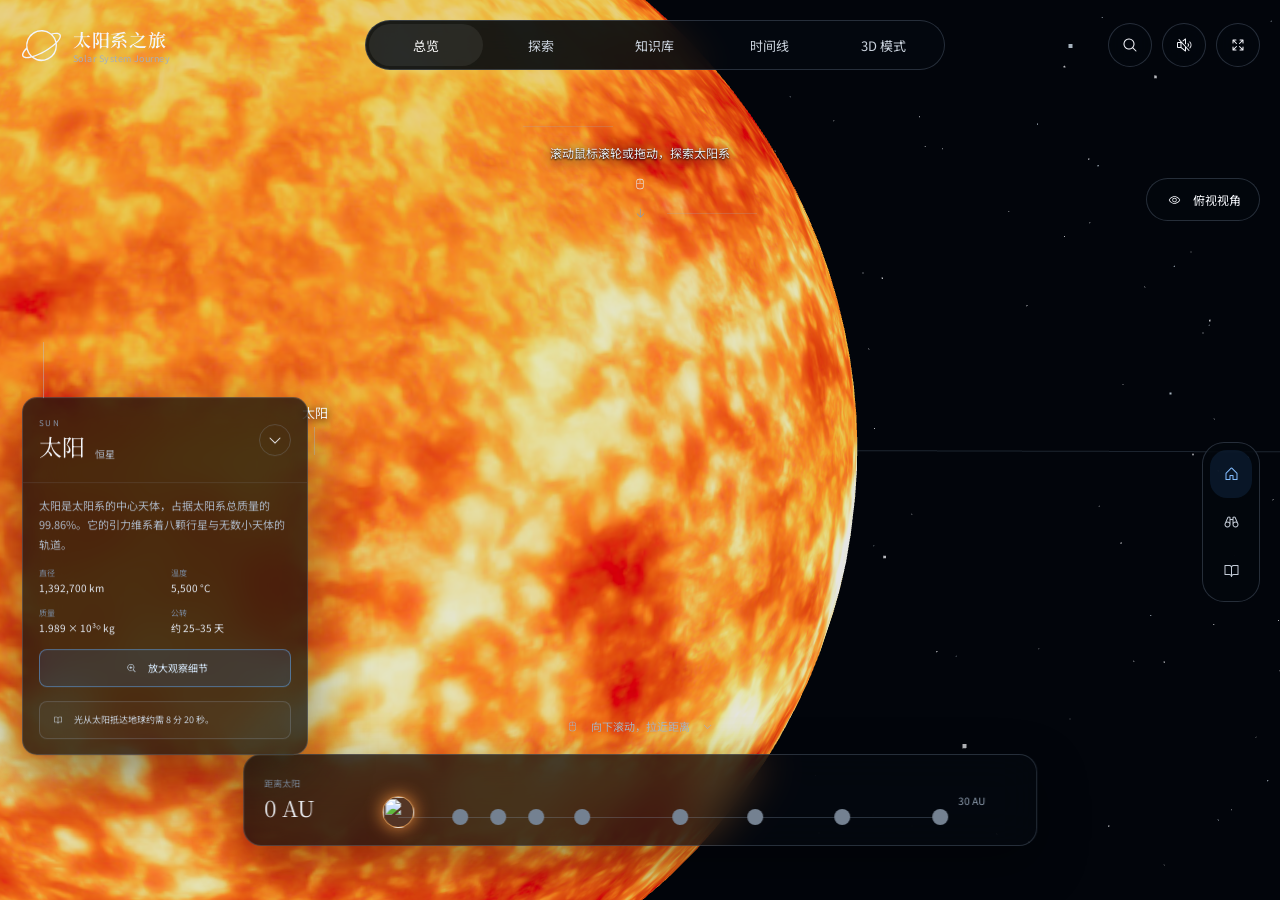
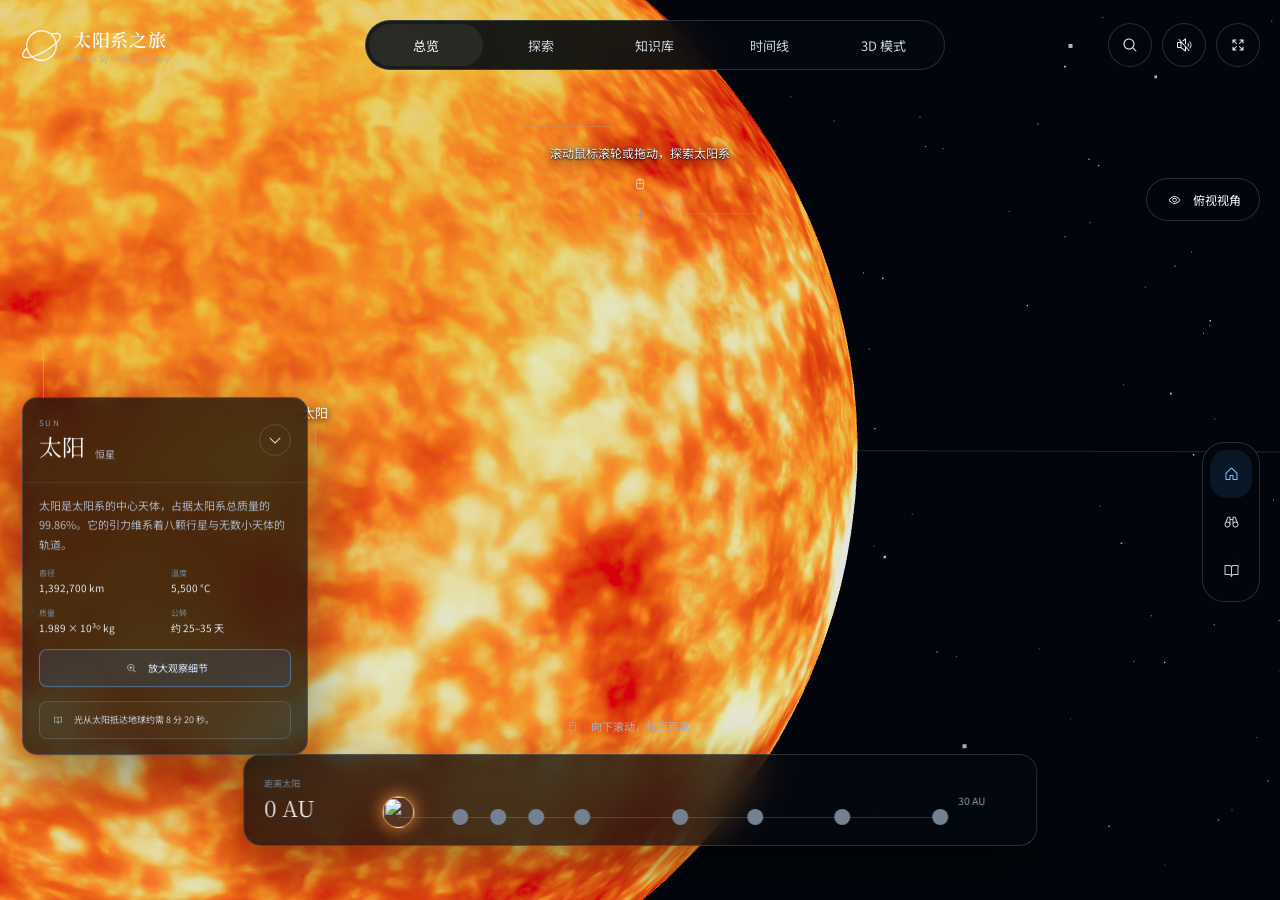
